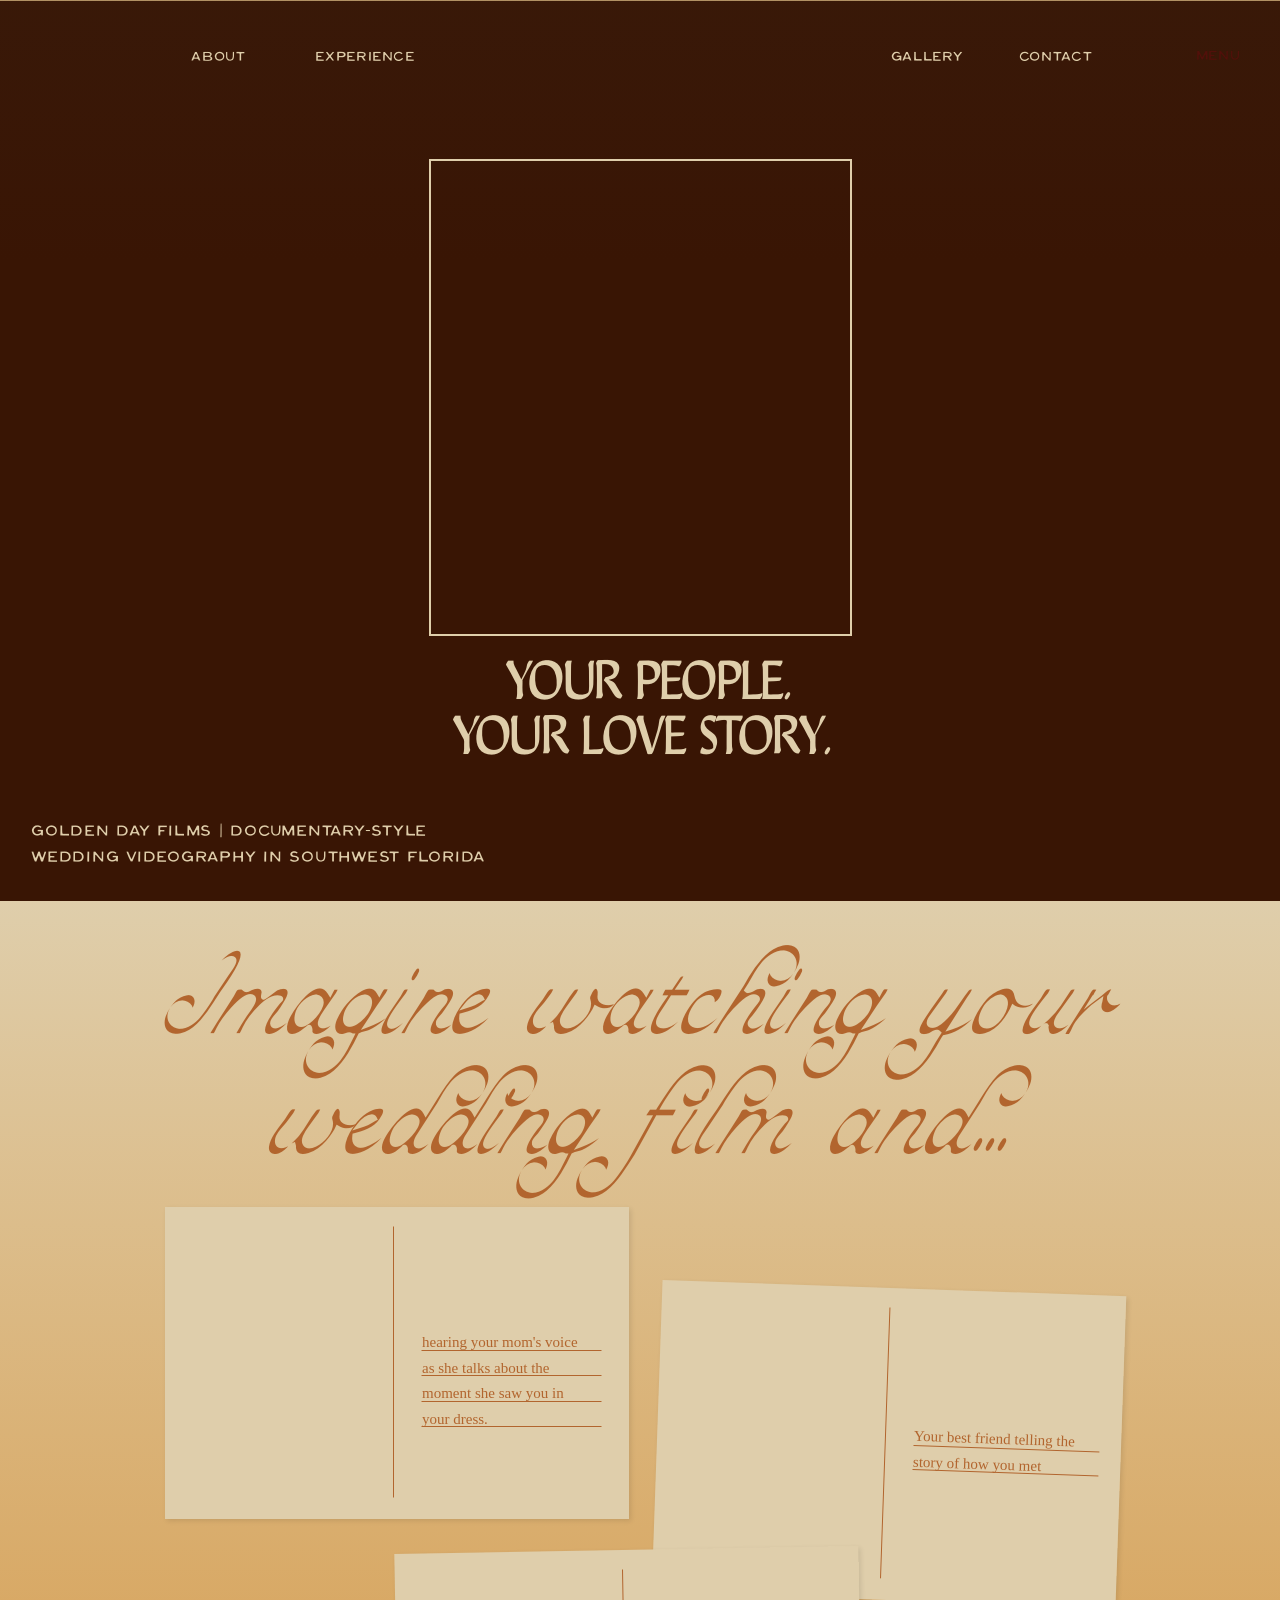
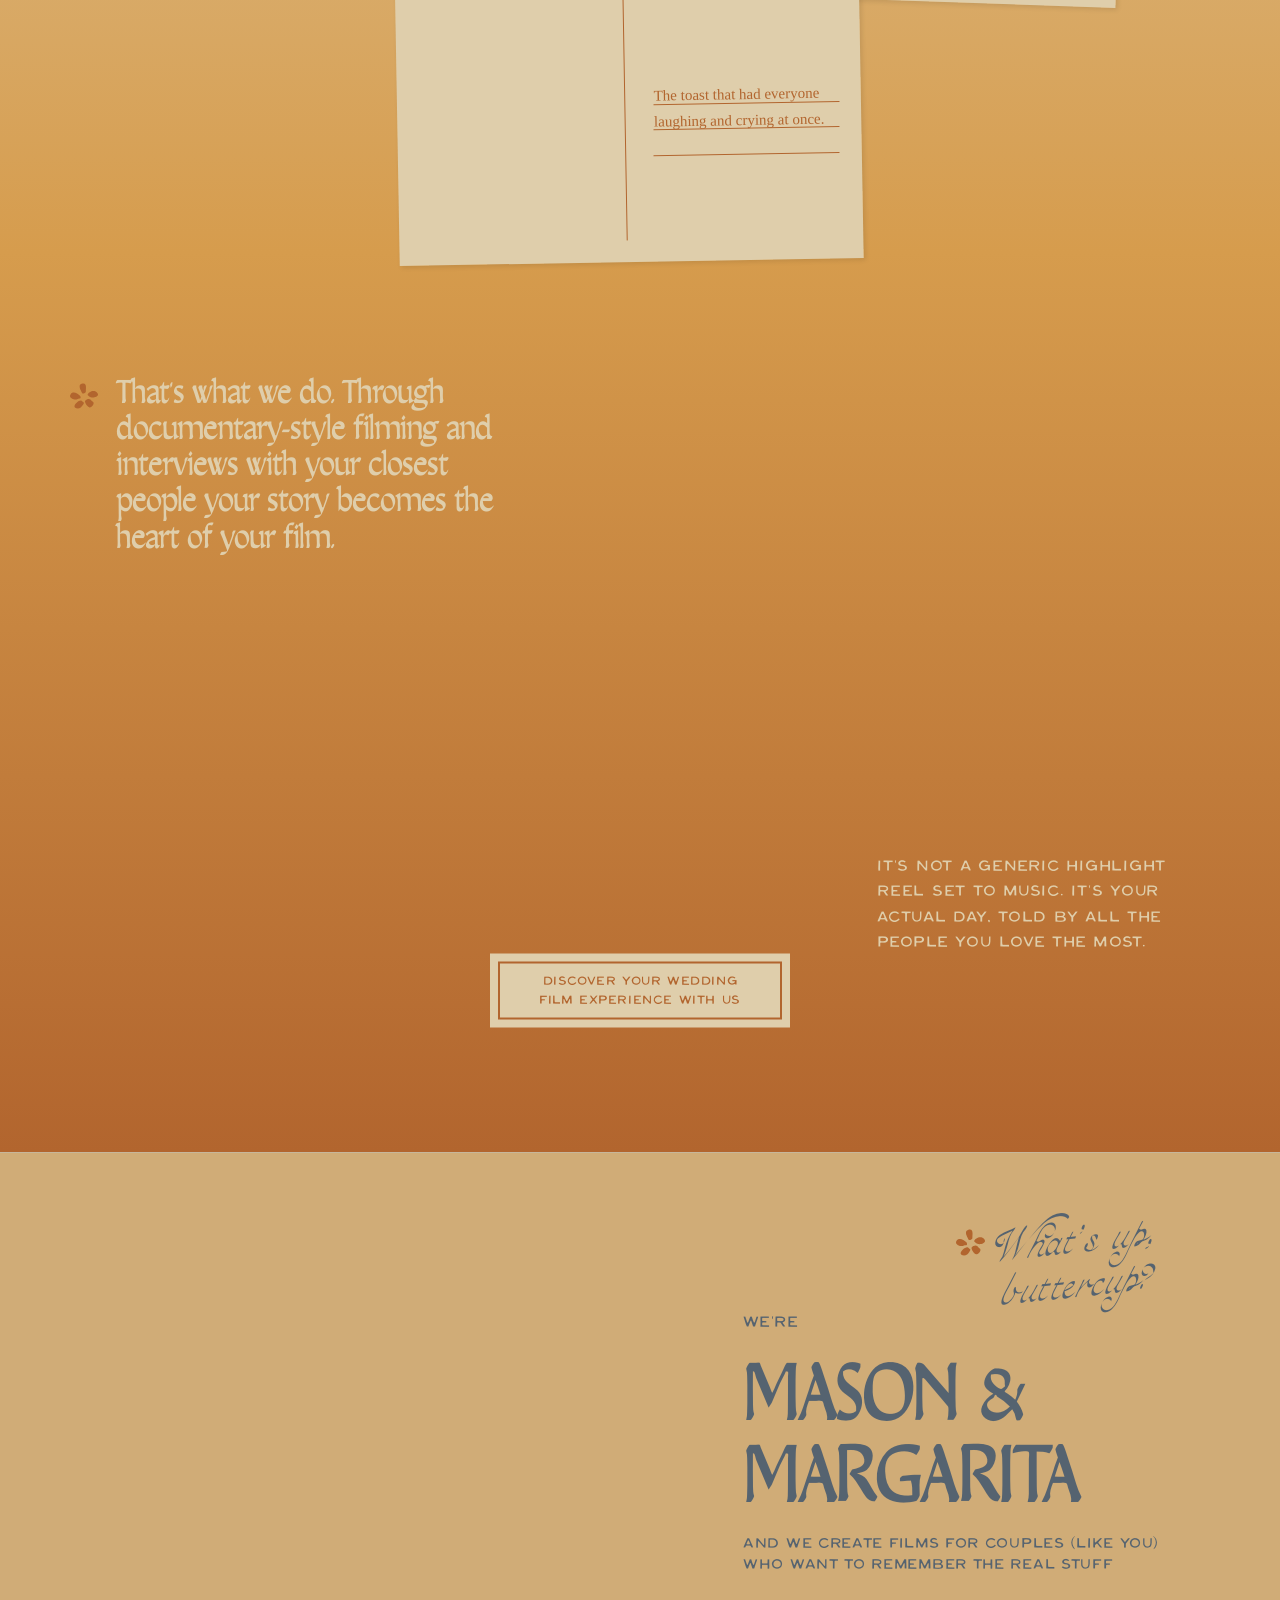
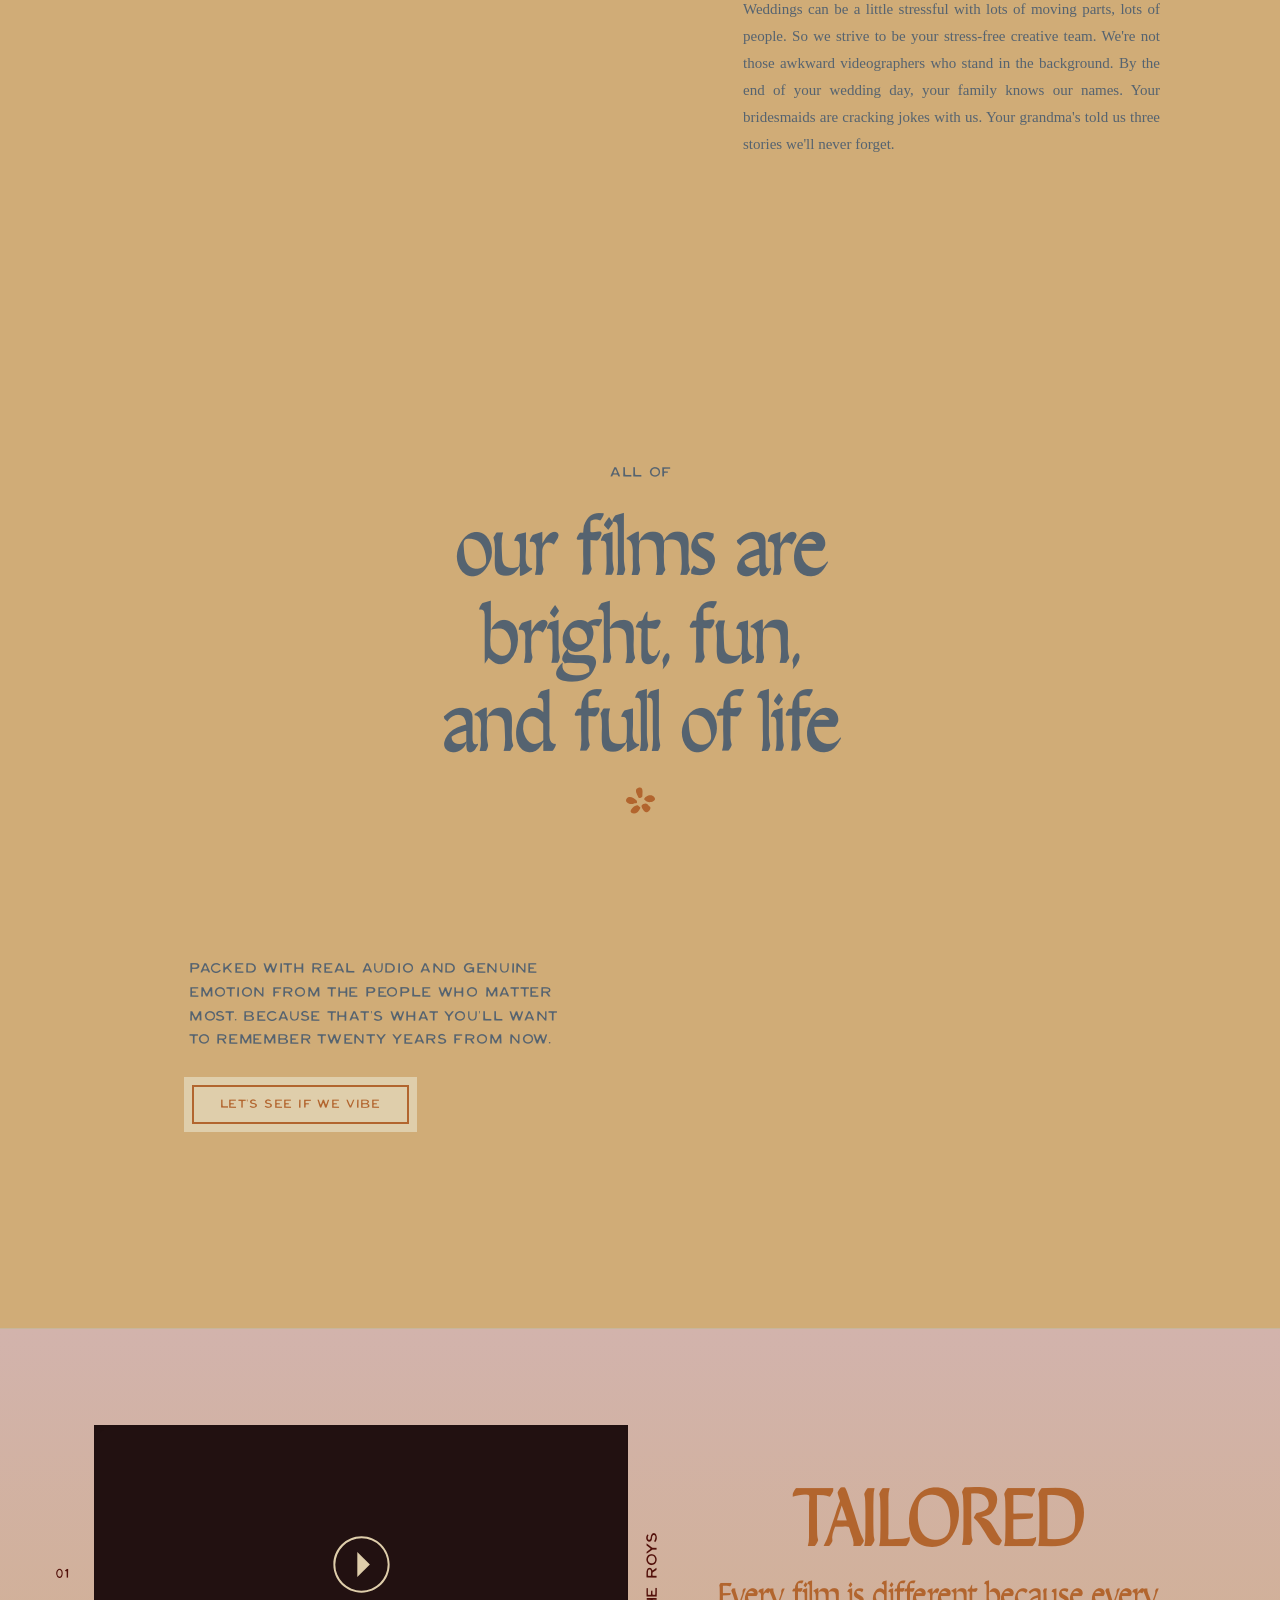
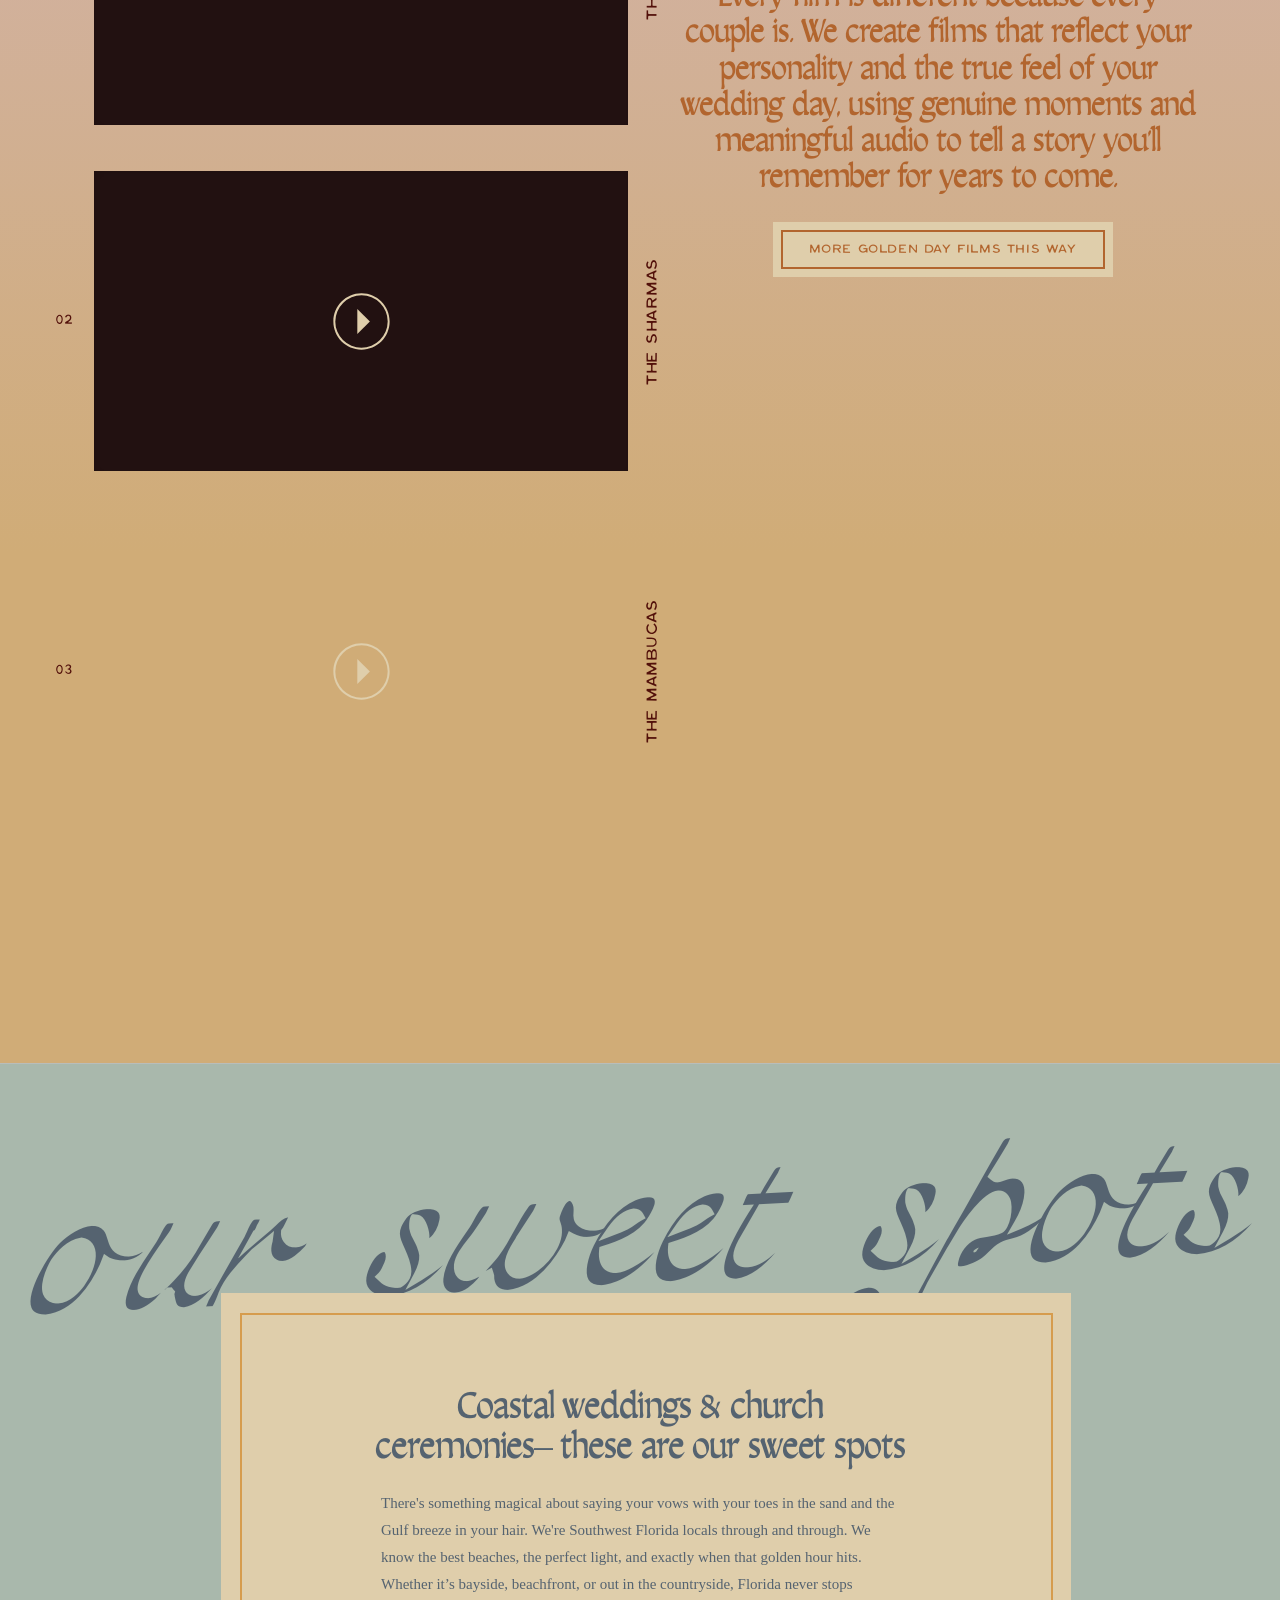
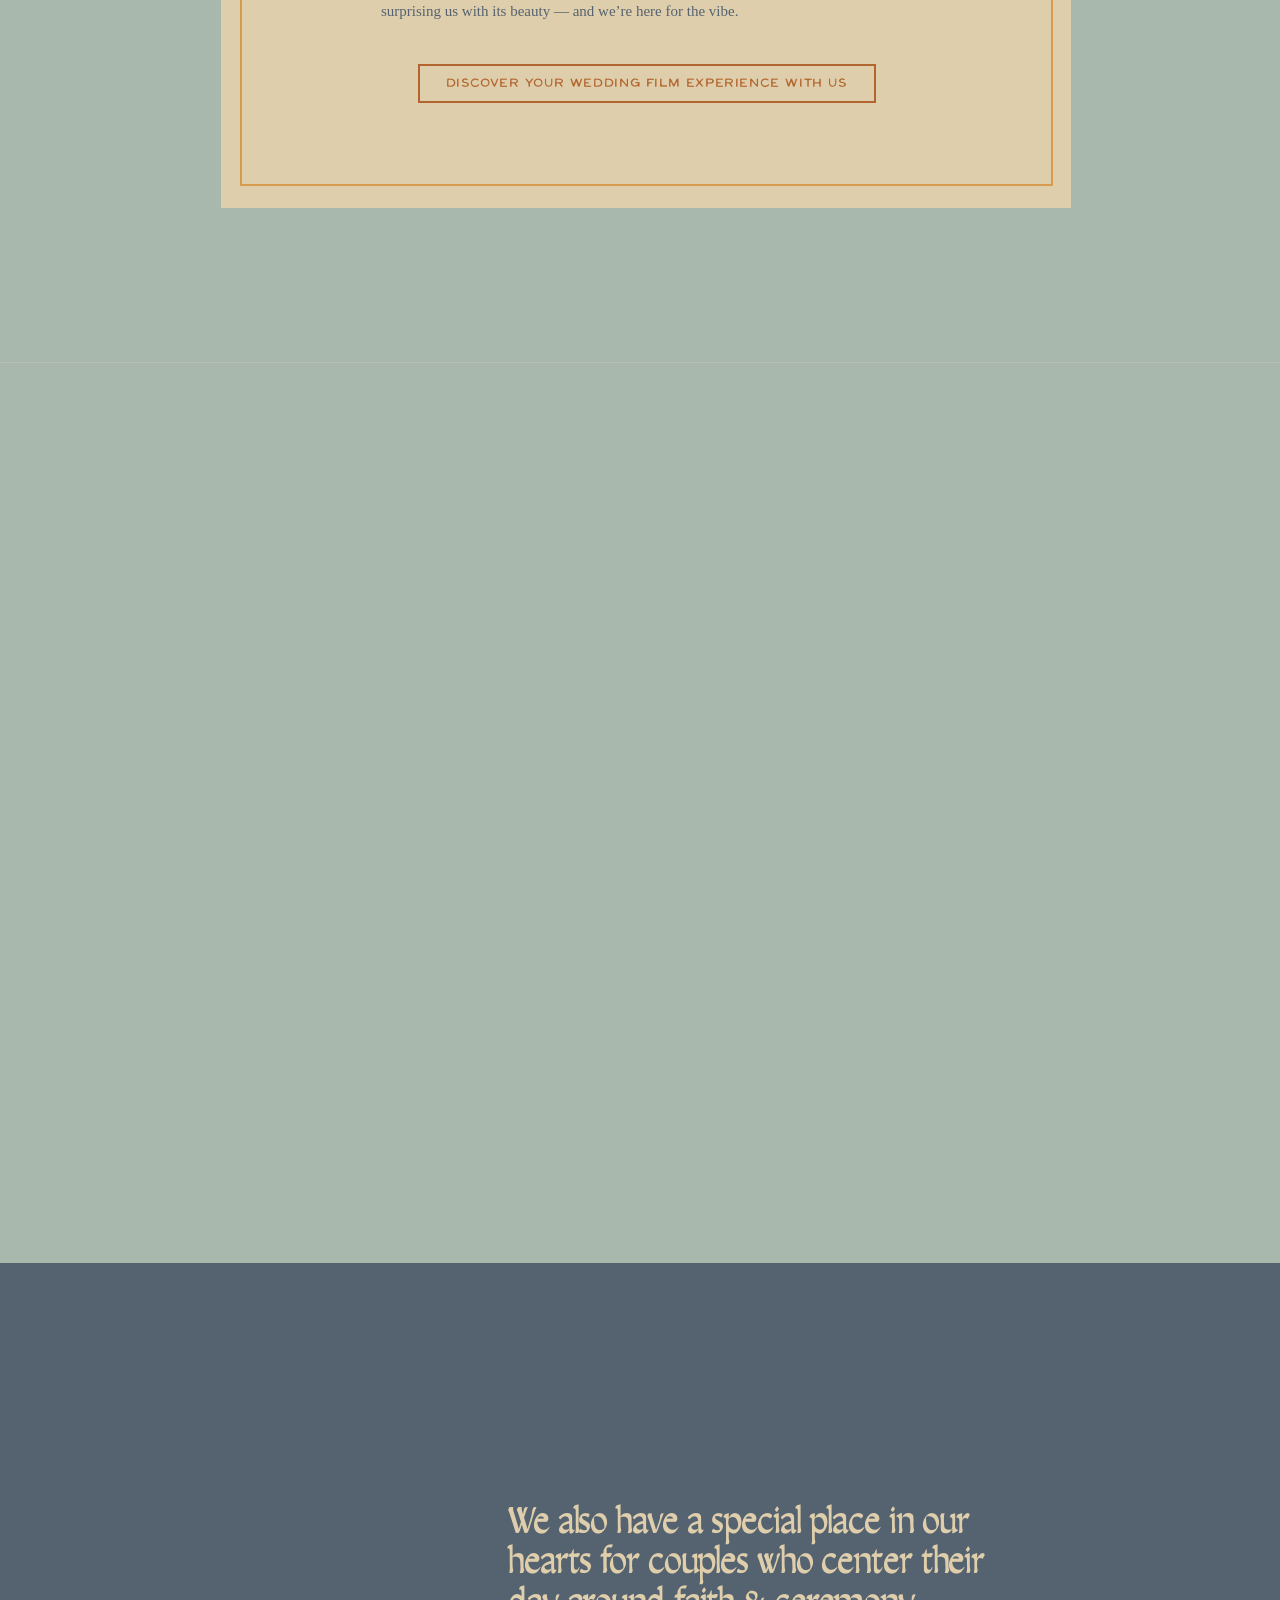
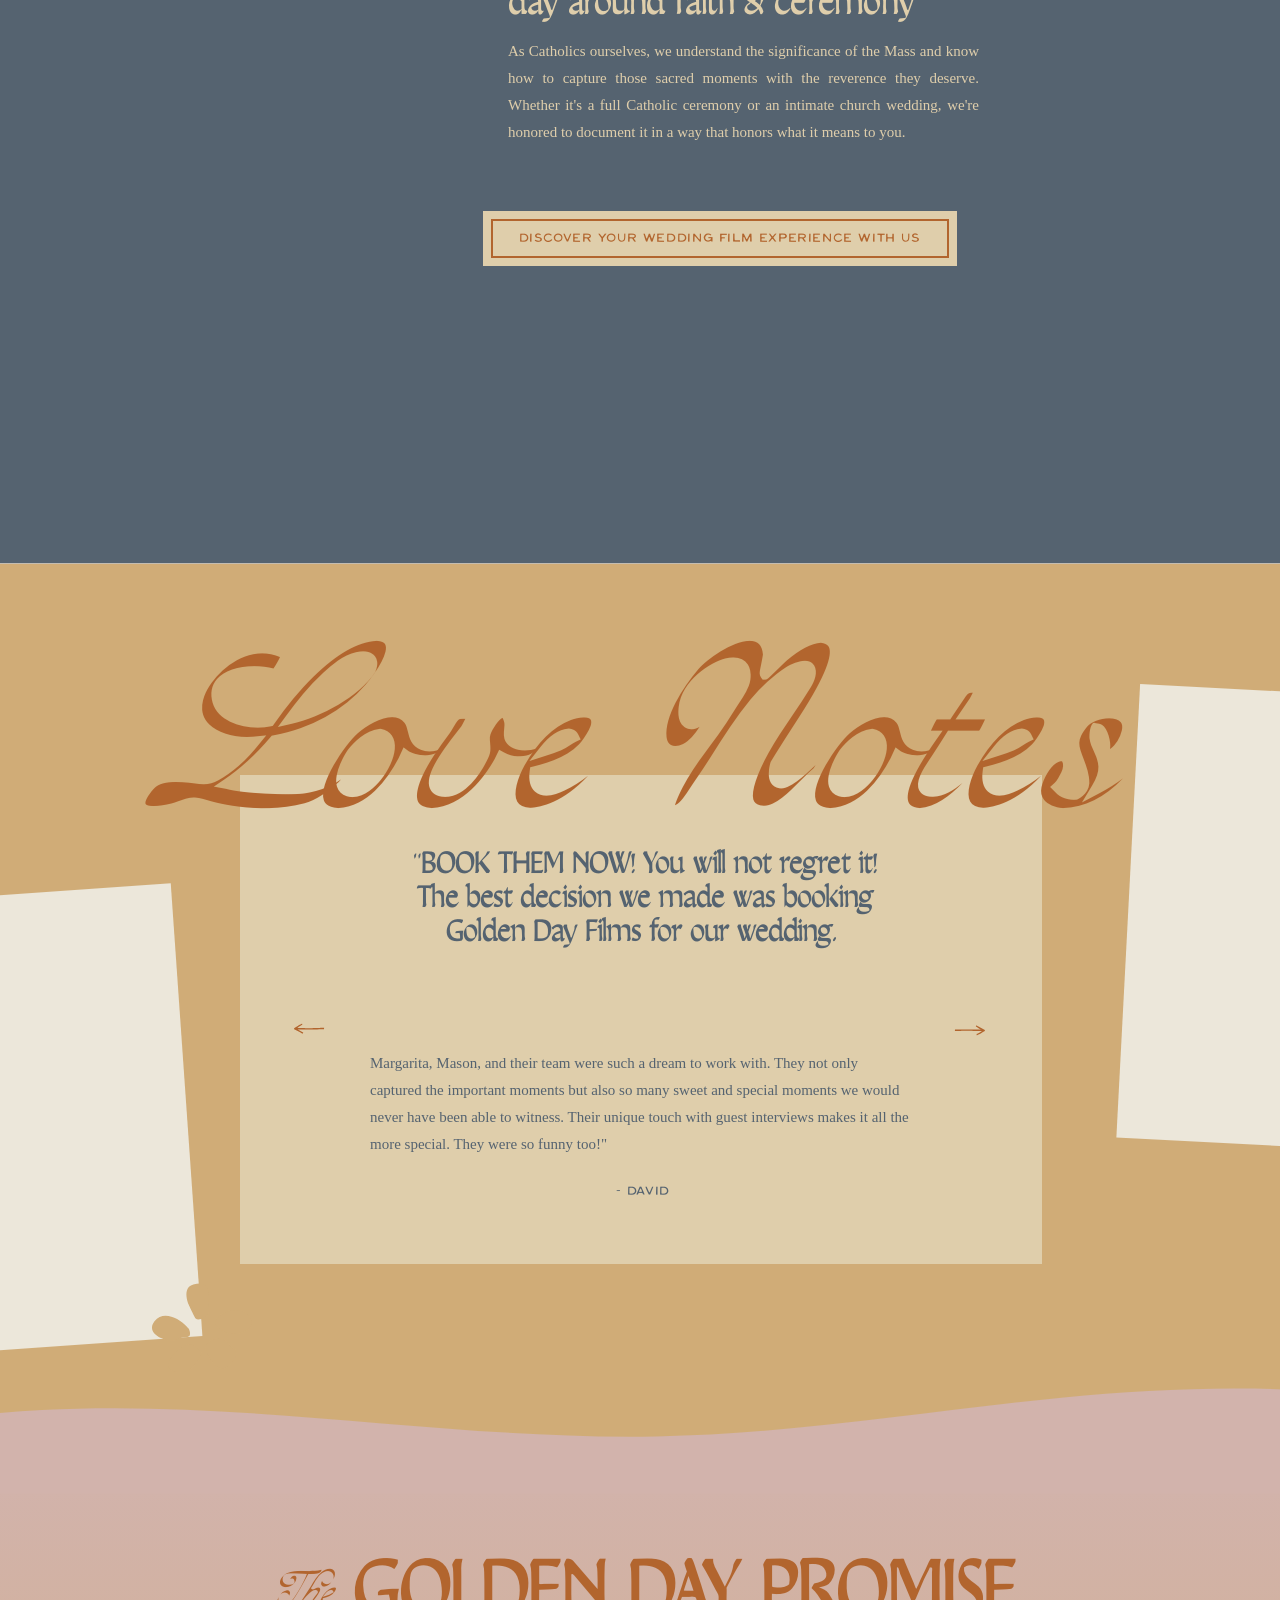
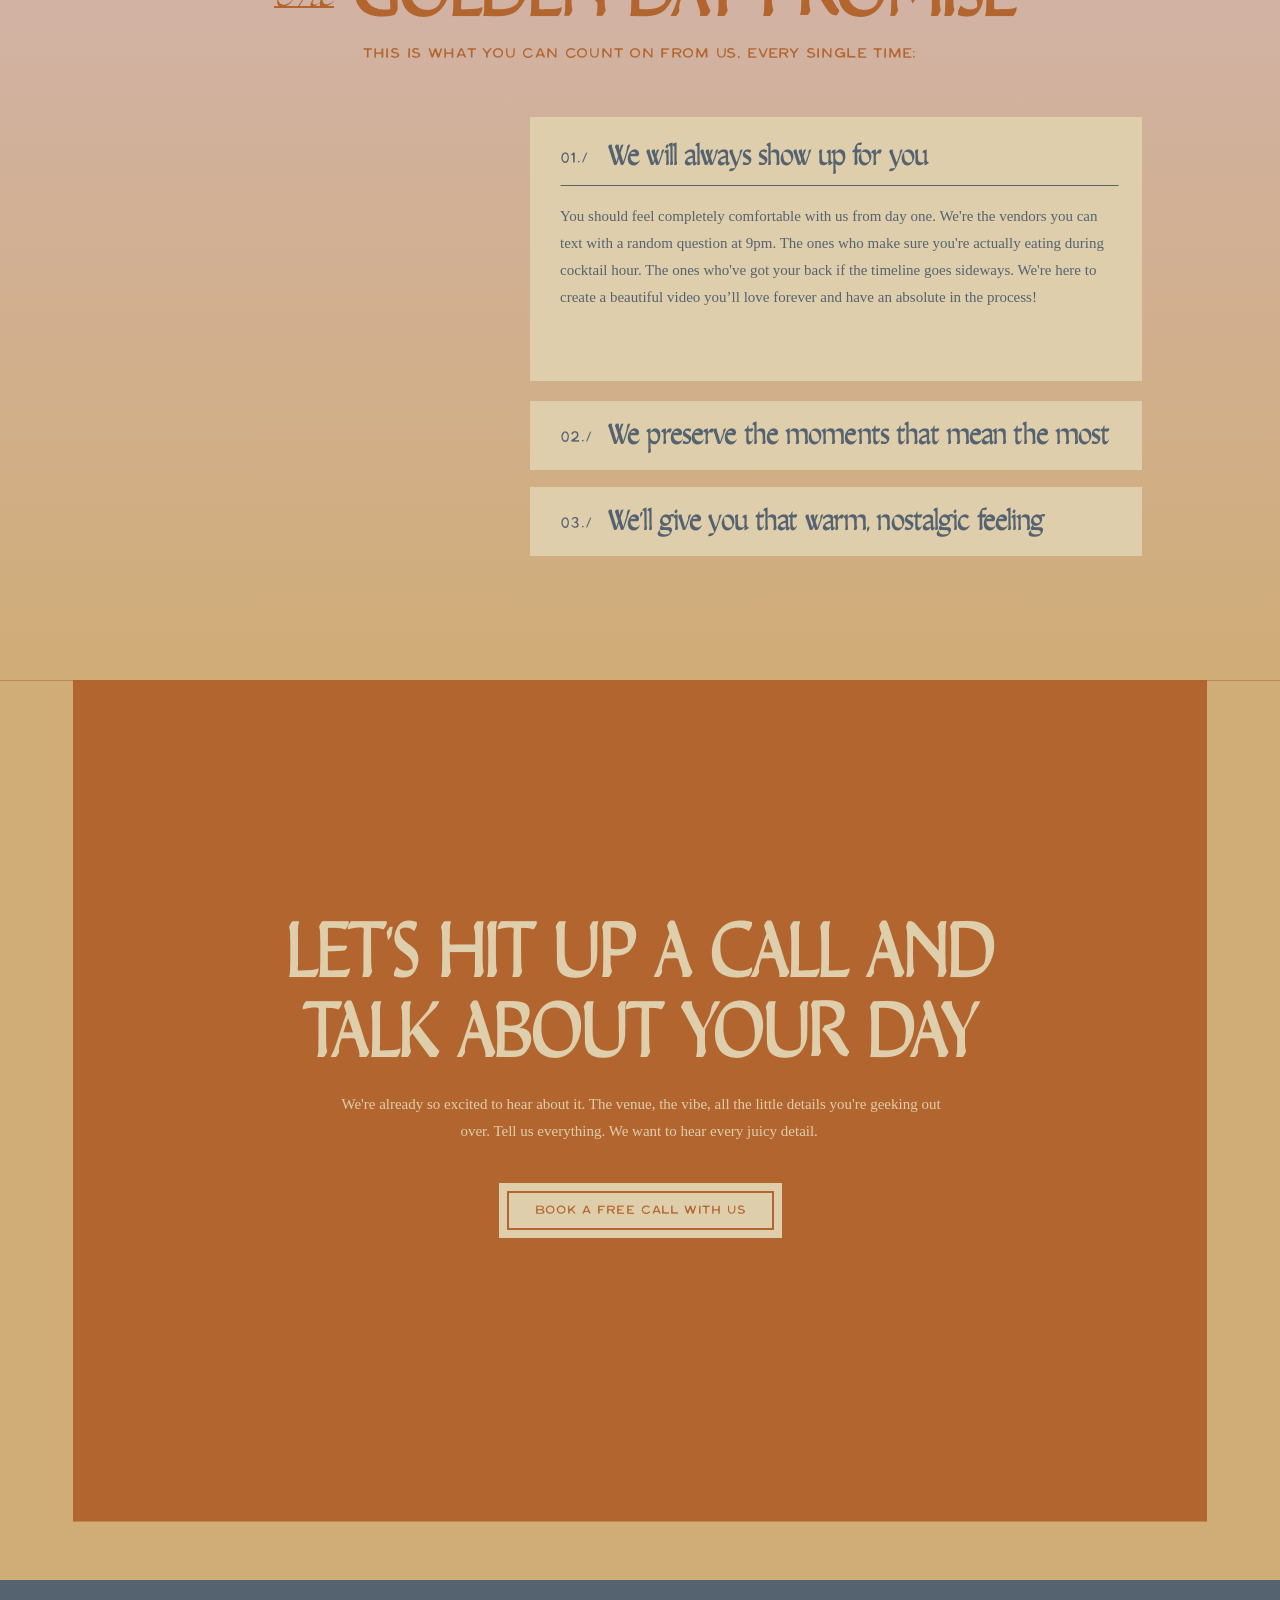
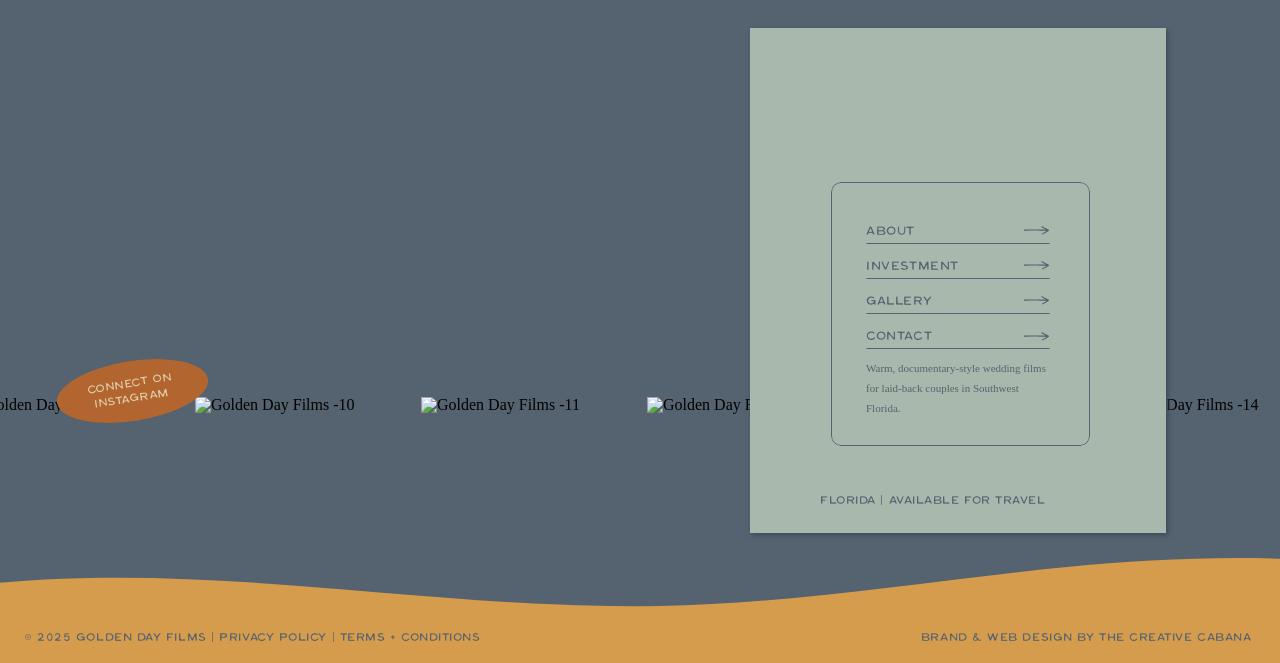
==== index.htm @ 19363248 "first commit" ====
﻿<!DOCTYPE html>
<html class="d" lang="en">
  <head>
    <meta charset="UTF-8">
    <meta name="viewport" content="width=device-width, initial-scale=1">
    <title>Golden Day Films | Southwest Florida Wedding Videographer</title>
      <link rel="icon" type="image/png" href="200/dKCNoKlElYZunDm8ls7_LA/334783/4.png">
      <link rel="preconnect" href="https://static.showit.co">
      <meta name="description" content="Warm, documentary-style wedding films in Southwest Florida. We specialize in beach and Catholic weddings. ">
      <link rel="canonical" href="index.htm">
      <meta property="og:image" content="https://static.showit.co/1200/UWuQ2aPhWzpvlx9t56yK7A/334783/golden_day_films_-18.png">
    
    <link rel="preconnect" href="https://fonts.googleapis.com">
<link rel="preconnect" href="https://fonts.gstatic.com" crossorigin="">
<link href="css?family=Geologica:300normal" rel="stylesheet" type="text/css">
<style>
@font-face{font-family:MaisonVoyagesCapsRegular;src:url('file/YAgaJN-ZKnxZUsKWDeOMow/shared/maisonvoyages-capsregular.woff');}
@font-face{font-family:Karmasutra;src:url('file/vb2nWuNvagWOXBPC2Fr4yQ/shared/karmasutra.woff');}
@font-face{font-family:KarmasutraScript;src:url('file/VGcfRB-lhJ5KRqm3nTlT3w/shared/karmasutrascript.woff');}
 </style>
    <script id="init_data" type="application/json">
      {"mobile":{"w":320,"bgFillType":"color","bgColor":"colors-7"},"desktop":{"w":1200,"bgMediaType":"none","bgFillType":"color","bgColor":"colors-7"},"sid":"kpfyir5qbtzqclzl6hmgyq","break":768,"assetURL":"//static.showit.co","contactFormId":"334783/489922","cfAction":"aHR0cHM6Ly9jbGllbnRzZXJ2aWNlLnNob3dpdC5jb20vY29udGFjdGZvcm0=","sgAction":"aHR0cHM6Ly9jbGllbnRzZXJ2aWNlLnNob3dpdC5jb20vc29jaWFsZ3JpZA==","blockData":[{"slug":"menu","visible":"a","states":[],"d":{"h":1,"w":1200,"locking":{"side":"st"},"aav":1.25,"bgFillType":"color","bgColor":"#000000:0","bgMediaType":"none"},"m":{"h":1,"w":320,"locking":{"side":"st"},"aav":1.25,"bgFillType":"color","bgColor":"#000000:0","bgMediaType":"none"}},{"slug":"hero","visible":"a","states":[],"d":{"h":660,"w":1200,"locking":{},"nature":"wH","aav":1.25,"bgFillType":"color","bgColor":"#391504:100","bgMediaType":"image","bgImage":{"key":"bCSMVXAeyN6Tr9dGK_P3kA/shared/dsc00096-3_2.jpg","aspect_ratio":1.77778,"title":"DSC00096-3 2","type":"asset"},"bgOpacity":"0"},"m":{"h":565,"w":320,"locking":{},"nature":"wH","aav":1.25,"bgFillType":"color","bgColor":"#391504:100","bgMediaType":"image","bgImage":{"key":"bCSMVXAeyN6Tr9dGK_P3kA/shared/dsc00096-3_2.jpg","aspect_ratio":1.77778,"title":"DSC00096-3 2","type":"asset"},"bgOpacity":"0"}},{"slug":"intro","visible":"a","states":[],"d":{"h":951,"w":1200,"locking":{},"aav":1.25,"bgFillType":"gradient","bgGc1":"colors-5","bgGc2":"colors-1","bgMediaType":"none"},"m":{"h":724,"w":320,"locking":{},"nature":"wH","aav":1.25,"bgFillType":"gradient","bgGc1":"colors-5","bgGc2":"colors-1","bgMediaType":"none"}},{"slug":"experience-cta","visible":"a","states":[],"d":{"h":813,"w":1200,"locking":{},"nature":"wH","bgFillType":"gradient","bgGc1":"colors-1","bgGc2":"colors-2","bgGr":0,"bgMediaType":"none"},"m":{"h":828,"w":320,"locking":{},"nature":"wH","bgFillType":"gradient","bgGc1":"colors-1","bgGc2":"colors-2","bgGr":0,"bgMediaType":"none"}},{"slug":"about","visible":"a","states":[],"d":{"h":1777,"w":1200,"locking":{},"nature":"wH","aav":1.25,"bgFillType":"color","bgColor":"colors-7","bgMediaType":"image","bgImage":{"key":"x89Tv-R_Qb6HoXjkZCrHdA/shared/paper_1.jpg","aspect_ratio":0.75,"title":"Paper (1)","type":"asset"},"bgOpacity":"50"},"m":{"h":1449,"w":320,"locking":{},"nature":"wH","aav":1.25,"bgFillType":"color","bgColor":"colors-7","bgMediaType":"image","bgImage":{"key":"x89Tv-R_Qb6HoXjkZCrHdA/shared/paper_1.jpg","aspect_ratio":0.75,"title":"Paper (1)","type":"asset"},"bgOpacity":"50"}},{"slug":"wedding-films-text","visible":"a","states":[],"d":{"h":823,"w":1200,"locking":{"side":"st"},"bgFillType":"gradient","bgGc1":"#d2b3ac:100","bgGc2":"colors-7","bgGr":0,"bgMediaType":"none"},"m":{"h":1027,"w":320,"locking":{},"bgFillType":"gradient","bgGc1":"#d2b3ac:100","bgGc2":"colors-7","bgGr":0,"bgMediaType":"none"}},{"slug":"wedding-films","visible":"a","states":[],"d":{"h":511,"w":1200,"locking":{},"bgFillType":"color","bgColor":"#000000:0","bgMediaType":"none"},"m":{"h":1,"w":320,"locking":{},"bgFillType":"color","bgColor":"#000000:0","bgMediaType":"none"}},{"slug":"films-hidden-to-start","visible":"a","states":[{"d":{"bgMediaType":"none"},"m":{"bgMediaType":"none"},"slug":"view-1"},{"d":{"bgMediaType":"none"},"m":{"bgMediaType":"none"},"slug":"view-2"},{"d":{"bgMediaType":"none"},"m":{"bgMediaType":"none"},"slug":"view-3"}],"d":{"h":748,"w":1200,"nature":"wH","bgFillType":"color","bgColor":"colors-5","bgMediaType":"none"},"m":{"h":631,"w":320,"nature":"wH","bgFillType":"color","bgColor":"colors-5","bgMediaType":"none"},"stateTrans":[{},{},{}]},{"slug":"beach-weddings","visible":"a","states":[],"d":{"h":831,"w":1200,"locking":{},"nature":"wH","aav":1.25,"bgFillType":"color","bgColor":"colors-0","bgMediaType":"image","bgImage":{"key":"HU81KMOOlOQkNJ-A5VbUsw/shared/golden_day_brand_stripe_background_blue.png","aspect_ratio":1.88155,"title":"Golden_Day_Brand_stripe background blue","type":"asset"},"bgOpacity":"70"},"m":{"h":647,"w":320,"locking":{},"nature":"wH","aav":1.25,"bgFillType":"color","bgColor":"colors-0","bgMediaType":"image","bgOpacity":"70"}},{"slug":"video","visible":"a","states":[],"d":{"h":677,"w":1200,"locking":{},"nature":"wH","aav":1.25,"bgFillType":"color","bgColor":"colors-0","bgMediaType":"video","bgImage":{"key":"HFwkQgfTKHRztR5smWpvxQ/shared/golden_day_brand_background.png","aspect_ratio":1.41531,"title":"Golden_Day_Brand_background","type":"asset"},"bgLoop":"1","bgVideo":{"key":"A8G4zbLDQix2dcdE2mnukA/shared/golden_day_films_-_slow_shutter_the_roys.mp4","aspect_ratio":1.77778,"title":"Golden Day Films -  slow shutter The Roys","type":"asset"}},"m":{"h":428,"w":320,"locking":{},"aav":1.25,"bgFillType":"color","bgColor":"colors-0","bgMediaType":"video","bgImage":{"key":"HFwkQgfTKHRztR5smWpvxQ/shared/golden_day_brand_background.png","aspect_ratio":1.41531,"title":"Golden_Day_Brand_background","type":"asset"},"bgLoop":"1","bgVideo":{"key":"A8G4zbLDQix2dcdE2mnukA/shared/golden_day_films_-_slow_shutter_the_roys.mp4","aspect_ratio":1.77778,"title":"Golden Day Films -  slow shutter The Roys","type":"asset"}}},{"slug":"faith-and-ceremony","visible":"a","states":[],"d":{"h":705,"w":1200,"nature":"wH","bgFillType":"color","bgColor":"colors-3","bgMediaType":"none"},"m":{"h":789,"w":320,"nature":"wH","bgFillType":"color","bgColor":"colors-3","bgMediaType":"none"}},{"slug":"love-notes","visible":"a","states":[{"d":{"bgFillType":"color","bgColor":"#000000:0","bgMediaType":"none"},"m":{"bgFillType":"color","bgColor":"#000000:0","bgMediaType":"none"},"slug":"view-1"},{"d":{"bgFillType":"color","bgColor":"#000000:0","bgMediaType":"none"},"m":{"bgFillType":"color","bgColor":"#000000:0","bgMediaType":"none"},"slug":"view-2"},{"d":{"bgFillType":"color","bgColor":"#000000:0","bgMediaType":"none"},"m":{"bgFillType":"color","bgColor":"#000000:0","bgMediaType":"none"},"slug":"view-3"},{"d":{"bgFillType":"color","bgColor":"#000000:0","bgMediaType":"none"},"m":{"bgFillType":"color","bgColor":"#000000:0","bgMediaType":"none"},"slug":"view-3-1"}],"d":{"h":861,"w":1200,"nature":"wH","bgFillType":"color","bgColor":"colors-7","bgMediaType":"image","bgImage":{"key":"PwcJ5FbRkoUR2LgH-h-eDQ/shared/dsc00075-3_2.jpg","aspect_ratio":1.77778,"title":"DSC00075-3 2","type":"asset"},"bgOpacity":"80"},"m":{"h":871,"w":320,"nature":"wH","bgFillType":"color","bgColor":"colors-7","bgMediaType":"none"},"stateTrans":[{},{},{},{}]},{"slug":"golden-day-promise","visible":"a","states":[{"d":{"bgFillType":"color","bgColor":"#000000:0","bgMediaType":"none"},"m":{"bgFillType":"color","bgColor":"#000000:0","bgMediaType":"none"},"slug":"view-1"},{"d":{"bgFillType":"color","bgColor":"#000000:0","bgMediaType":"none"},"m":{"bgFillType":"color","bgColor":"#000000:0","bgMediaType":"none"},"slug":"view-2"},{"d":{"bgFillType":"color","bgColor":"#000000:0","bgMediaType":"none"},"m":{"bgFillType":"color","bgColor":"#000000:0","bgMediaType":"none"},"slug":"view-3"}],"d":{"h":817,"w":1200,"bgFillType":"gradient","bgGc1":"#d2b3ac:100","bgGc2":"colors-7","bgGr":0,"bgMediaType":"none"},"m":{"h":1102,"w":320,"bgFillType":"gradient","bgGc1":"#d2b3ac:100","bgGc2":"colors-7","bgGr":0,"bgMediaType":"none"},"stateTrans":[{},{},{}]},{"slug":"cta","visible":"a","states":[],"d":{"h":697,"w":1200,"nature":"wH","bgFillType":"color","bgColor":"colors-2","bgMediaType":"video","bgLoop":"1","bgOpacity":"70","bgVideo":{"key":"1jaEnIOcW3Me6RAQG8lQKA/shared/golden_day_films_-kristen_and_dom.mp4","aspect_ratio":1.77778,"title":"Golden Day Films -Kristen and Dom","type":"asset"}},"m":{"h":626,"w":320,"nature":"wH","bgFillType":"color","bgColor":"colors-2","bgMediaType":"video","bgLoop":"1","bgOpacity":"70","bgVideo":{"key":"1jaEnIOcW3Me6RAQG8lQKA/shared/golden_day_films_-kristen_and_dom.mp4","aspect_ratio":1.77778,"title":"Golden Day Films -Kristen and Dom","type":"asset"}}},{"slug":"footer","visible":"a","states":[],"d":{"h":683,"w":1200,"bgFillType":"color","bgColor":"colors-3","bgMediaType":"none"},"m":{"h":1024,"w":320,"bgFillType":"color","bgColor":"colors-3","bgMediaType":"none"}},{"slug":"navigation-pop-up","visible":"a","states":[],"d":{"h":605,"w":1200,"locking":{"side":"t"},"nature":"wH","trIn":{"direction":"Up"},"stateTrIn":{"type":"slide","duration":1,"direction":"Right"},"bgFillType":"color","bgColor":"#000000:0","bgMediaType":"none"},"m":{"h":585,"w":320,"locking":{"side":"t"},"nature":"wH","trIn":{"direction":"Up"},"stateTrIn":{"type":"slide","duration":1,"direction":"Right"},"bgFillType":"color","bgColor":"#d2b3ac:100","bgMediaType":"none"}}],"elementData":[{"type":"svg","visible":"a","id":"menu_0","blockId":"menu","m":{"x":257,"y":10,"w":67,"h":52,"a":0},"d":{"x":1098,"y":17,"w":81,"h":72,"a":0,"lockH":"r","lockV":"t"},"c":{"key":"sKVmIFnVw9AOyZ14T28MLg/shared/golden_day_brand_starfish.svg","aspect_ratio":1.14}},{"type":"text","visible":"a","id":"menu_1","blockId":"menu","m":{"x":260,"y":32,"w":62,"h":14,"a":0},"d":{"x":1098,"y":46,"w":80,"h":28,"a":0,"lockH":"r","lockV":"t"},"pc":[{"type":"show","block":"navigation-pop-up"}]},{"type":"graphic","visible":"a","id":"hero_0","blockId":"hero","m":{"x":-140,"y":0,"w":650,"h":953,"a":0,"o":70,"gs":{"s":20}},"d":{"x":0,"y":-2,"w":1903,"h":793,"a":0,"o":70,"lockH":"s","lockV":"s"},"c":{"key":"bCSMVXAeyN6Tr9dGK_P3kA/shared/dsc00096-3_2.jpg","aspect_ratio":1.77778}},{"type":"graphic","visible":"a","id":"hero_1","blockId":"hero","m":{"x":0,"y":0,"w":320,"h":775,"a":0,"o":10},"d":{"x":0,"y":-2,"w":1197,"h":664,"a":0,"o":10,"lockH":"s","lockV":"s"},"c":{"key":"nh1iTjtRSheHEDiSRX-N3Q/shared/paper-texture-background-5.jpg","aspect_ratio":1.49925}},{"type":"simple","visible":"a","id":"hero_2","blockId":"hero","m":{"x":0,"y":-1,"w":320,"h":70,"a":0},"d":{"x":0,"y":-2,"w":1201,"h":264,"a":0,"lockH":"s","lockV":"t"}},{"type":"simple","visible":"m","id":"hero_3","blockId":"hero","m":{"x":-5,"y":-1,"w":329,"h":253,"a":0},"d":{"x":360,"y":198,"w":480,"h":264,"a":0}},{"type":"text","visible":"a","id":"hero_4","blockId":"hero","m":{"x":8,"y":470,"w":305,"h":40,"a":0,"lockV":"b"},"d":{"x":31,"y":578,"w":459,"h":51,"a":0,"lockH":"l","lockV":"b"}},{"type":"video","visible":"a","id":"hero_5","blockId":"hero","m":{"x":14,"y":91,"w":292,"h":262,"a":0,"lockV":"s"},"d":{"x":429,"y":158,"w":343,"h":237,"a":0,"lockH":"s","lockV":"s"}},{"type":"simple","visible":"a","id":"hero_6","blockId":"hero","m":{"x":14,"y":91,"w":292,"h":262,"a":0,"lockV":"s"},"d":{"x":429,"y":158,"w":343,"h":237,"a":0,"lockH":"s","lockV":"s"}},{"type":"text","visible":"a","id":"hero_7","blockId":"hero","m":{"x":14,"y":379,"w":306,"h":78,"a":0,"lockV":"b"},"d":{"x":408,"y":417,"w":400,"h":106,"a":0,"lockV":"b"}},{"type":"svg","visible":"a","id":"hero_8","blockId":"hero","m":{"x":68,"y":12,"w":184,"h":51,"a":0,"lockV":"t"},"d":{"x":428,"y":19,"w":345,"h":84,"a":0,"lockV":"t"},"c":{"key":"t8Clqo3SSstuHSsJ5LCVYw/shared/traditional_horizontal_two_lines_golden_day_sand.svg","aspect_ratio":4.10959}},{"type":"text","visible":"d","id":"hero_9","blockId":"hero","m":{"x":36,"y":13,"w":23,"h":8,"a":0},"d":{"x":136,"y":46,"w":85,"h":28,"a":0,"lockV":"t"}},{"type":"text","visible":"d","id":"hero_10","blockId":"hero","m":{"x":71,"y":12,"w":31,"h":7,"a":0},"d":{"x":266,"y":46,"w":118,"h":28,"a":0,"lockV":"t"}},{"type":"text","visible":"d","id":"hero_11","blockId":"hero","m":{"x":223,"y":13,"w":26,"h":8,"a":0},"d":{"x":838,"y":46,"w":97,"h":28,"a":0,"lockV":"t"}},{"type":"text","visible":"d","id":"hero_12","blockId":"hero","m":{"x":258,"y":13,"w":26,"h":8,"a":0},"d":{"x":967,"y":46,"w":97,"h":28,"a":0,"lockV":"t"}},{"type":"svg","visible":"d","id":"intro_0","blockId":"intro","m":{"x":93,"y":657,"w":379,"h":470,"a":347,"o":40},"d":{"x":798,"y":639,"w":577,"h":716,"a":347,"o":40,"lockH":"r"},"c":{"key":"F3zOFTxw2V_QgPUchDWfKw/shared/palm_golden_day_sunshine.svg","aspect_ratio":0.80667}},{"type":"text","visible":"a","id":"intro_1","blockId":"intro","m":{"x":32,"y":46,"w":256,"h":60,"a":0},"d":{"x":110,"y":46,"w":981,"h":200,"a":0,"lockV":"t"}},{"type":"video","visible":"a","id":"intro_2","blockId":"intro","m":{"x":32,"y":149,"w":91,"h":145,"a":0,"trIn":{"cl":"fadeIn","d":1,"dl":"0"}},"d":{"x":136,"y":324,"w":203,"h":272,"a":0,"trIn":{"cl":"fadeIn","d":1,"dl":"0"}}},{"type":"text","visible":"a","id":"intro_3","blockId":"intro","m":{"x":148,"y":202,"w":137,"h":65,"a":0,"trIn":{"cl":"fadeIn","d":1,"dl":"0"}},"d":{"x":382,"y":429,"w":166,"h":103,"a":0,"trIn":{"cl":"fadeIn","d":1,"dl":"0"}}},{"type":"line","visible":"a","id":"intro_4","blockId":"intro","m":{"x":60,"y":222,"w":144,"h":1,"a":270},"d":{"x":218,"y":460,"w":271,"h":1,"a":270,"trIn":{"cl":"fadeIn","d":1,"dl":"0"}}},{"type":"line","visible":"a","id":"intro_5","blockId":"intro","m":{"x":148,"y":217,"w":137,"h":1,"a":0},"d":{"x":382,"y":449,"w":180,"h":1,"a":180,"trIn":{"cl":"fadeIn","d":1,"dl":"0"}}},{"type":"line","visible":"a","id":"intro_6","blockId":"intro","m":{"x":148,"y":237,"w":137,"h":1,"a":0},"d":{"x":382,"y":474,"w":180,"h":1,"a":180,"trIn":{"cl":"fadeIn","d":1,"dl":"0"}}},{"type":"line","visible":"a","id":"intro_7","blockId":"intro","m":{"x":148,"y":258,"w":137,"h":1,"a":0,"trIn":{"cl":"fadeIn","d":1,"dl":"0"}},"d":{"x":382,"y":500,"w":180,"h":1,"a":180,"trIn":{"cl":"fadeIn","d":1,"dl":"0"}}},{"type":"line","visible":"a","id":"intro_8","blockId":"intro","m":{"x":148,"y":277,"w":137,"h":1,"a":0},"d":{"x":382,"y":525,"w":180,"h":1,"a":180,"trIn":{"cl":"fadeIn","d":1,"dl":"0"}}},{"type":"svg","visible":"a","id":"intro_9","blockId":"intro","m":{"x":247,"y":147,"w":34,"h":35,"a":0,"trIn":{"cl":"fadeIn","d":1,"dl":"0"}},"d":{"x":510,"y":324,"w":62,"h":61,"a":0,"trIn":{"cl":"fadeIn","d":1,"dl":"0"}},"c":{"key":"Gq0rqOuzUwA7LuMeGFffag/shared/shell_01_golden_day_sunshine.svg","aspect_ratio":1.5}},{"type":"simple","visible":"a","id":"intro_10","blockId":"intro","m":{"x":21,"y":135,"w":278,"h":177,"a":0},"d":{"x":125,"y":306,"w":464,"h":312,"a":0,"trIn":{"cl":"fadeIn","d":1,"dl":"0"}}},{"type":"video","visible":"a","id":"intro_11","blockId":"intro","m":{"x":32,"y":149,"w":91,"h":145,"a":0,"trIn":{"cl":"fadeIn","d":1,"dl":"0"}},"d":{"x":136,"y":324,"w":203,"h":272,"a":0,"trIn":{"cl":"fadeIn","d":1,"dl":"0"}}},{"type":"text","visible":"a","id":"intro_12","blockId":"intro","m":{"x":148,"y":202,"w":137,"h":65,"a":0,"trIn":{"cl":"fadeIn","d":1,"dl":"0"}},"d":{"x":382,"y":429,"w":166,"h":103,"a":0,"trIn":{"cl":"fadeIn","d":1,"dl":"0"}}},{"type":"line","visible":"a","id":"intro_13","blockId":"intro","m":{"x":60,"y":222,"w":144,"h":1,"a":270},"d":{"x":218,"y":460,"w":271,"h":1,"a":270,"trIn":{"cl":"fadeIn","d":1,"dl":"0"}}},{"type":"line","visible":"a","id":"intro_14","blockId":"intro","m":{"x":148,"y":217,"w":137,"h":1,"a":0},"d":{"x":382,"y":449,"w":180,"h":1,"a":180,"trIn":{"cl":"fadeIn","d":1,"dl":"0"}}},{"type":"line","visible":"a","id":"intro_15","blockId":"intro","m":{"x":148,"y":237,"w":137,"h":1,"a":0},"d":{"x":382,"y":474,"w":180,"h":1,"a":180,"trIn":{"cl":"fadeIn","d":1,"dl":"0"}}},{"type":"line","visible":"a","id":"intro_16","blockId":"intro","m":{"x":148,"y":257,"w":137,"h":1,"a":0,"trIn":{"cl":"fadeIn","d":1,"dl":"0"}},"d":{"x":382,"y":500,"w":180,"h":1,"a":180,"trIn":{"cl":"fadeIn","d":1,"dl":"0"}}},{"type":"line","visible":"a","id":"intro_17","blockId":"intro","m":{"x":148,"y":277,"w":137,"h":1,"a":0},"d":{"x":382,"y":525,"w":180,"h":1,"a":180,"trIn":{"cl":"fadeIn","d":1,"dl":"0"}}},{"type":"svg","visible":"a","id":"intro_18","blockId":"intro","m":{"x":247,"y":147,"w":34,"h":35,"a":0,"trIn":{"cl":"fadeIn","d":1,"dl":"0"}},"d":{"x":510,"y":324,"w":62,"h":61,"a":0,"trIn":{"cl":"fadeIn","d":1,"dl":"0"}},"c":{"key":"Gq0rqOuzUwA7LuMeGFffag/shared/shell_01_golden_day_sunshine.svg","aspect_ratio":1.5}},{"type":"simple","visible":"a","id":"intro_19","blockId":"intro","m":{"x":11,"y":325,"w":278,"h":177,"a":2},"d":{"x":616.9999999999998,"y":386.99999999999994,"w":464,"h":312,"a":2,"trIn":{"cl":"fadeIn","d":1,"dl":0.5}}},{"type":"video","visible":"a","id":"intro_20","blockId":"intro","m":{"x":24,"y":337,"w":91,"h":145,"a":2},"d":{"x":627.9999999999998,"y":400.99999999999994,"w":203,"h":272,"a":2,"trIn":{"cl":"fadeIn","d":1,"dl":0.5}}},{"type":"text","visible":"a","id":"intro_21","blockId":"intro","m":{"x":137,"y":395,"w":119,"h":43,"a":2,"trIn":{"cl":"fadeIn","d":1,"dl":"0"}},"d":{"x":873,"y":526,"w":186,"h":74,"a":2,"trIn":{"cl":"fadeIn","d":"0.5","dl":0.5}}},{"type":"line","visible":"a","id":"intro_22","blockId":"intro","m":{"x":52,"y":412,"w":145,"h":1,"a":272},"d":{"x":709.9999999999998,"y":541,"w":271,"h":1,"a":272,"trIn":{"cl":"fadeIn","d":1,"dl":0.5}}},{"type":"line","visible":"a","id":"intro_23","blockId":"intro","m":{"x":137,"y":410,"w":137,"h":1,"a":2},"d":{"x":874,"y":547,"w":186,"h":1,"a":182,"trIn":{"cl":"fadeIn","d":1,"dl":0.5}}},{"type":"line","visible":"m","id":"intro_24","blockId":"intro","m":{"x":136,"y":450,"w":137,"h":1,"a":2},"d":{"x":872.9999999999998,"y":571,"w":186,"h":1,"a":182,"trIn":{"cl":"fadeIn","d":1,"dl":0.5}}},{"type":"svg","visible":"a","id":"intro_25","blockId":"intro","m":{"x":234,"y":344,"w":45,"h":42,"a":2},"d":{"x":1011,"y":414.99999999999994,"w":55,"h":57,"a":2,"trIn":{"cl":"fadeIn","d":1,"dl":0.5}},"c":{"key":"ulbstk_z_fb3Z364ybuWAA/shared/circle_wave_golden_day_sunshine.svg","aspect_ratio":1.06}},{"type":"line","visible":"a","id":"intro_26","blockId":"intro","m":{"x":136,"y":430,"w":137,"h":1,"a":2},"d":{"x":872.9999999999998,"y":571,"w":186,"h":1,"a":182,"trIn":{"cl":"fadeIn","d":1,"dl":0.5}}},{"type":"simple","visible":"a","id":"intro_27","blockId":"intro","m":{"x":27,"y":502,"w":278,"h":177,"a":359},"d":{"x":356.99999999999994,"y":649,"w":464,"h":312,"a":359,"trIn":{"cl":"fadeIn","d":1,"dl":1}}},{"type":"video","visible":"a","id":"intro_28","blockId":"intro","m":{"x":38.03001755603499,"y":520,"w":91,"h":145,"a":359},"d":{"x":367.99999999999994,"y":670,"w":203,"h":272,"a":359,"trIn":{"cl":"fadeIn","d":1,"dl":1}}},{"type":"text","visible":"a","id":"intro_29","blockId":"intro","m":{"x":147.47369667843734,"y":578,"w":120,"h":78,"a":359,"trIn":{"cl":"fadeIn","d":1,"dl":"0"}},"d":{"x":614,"y":781,"w":186,"h":74,"a":359,"trIn":{"cl":"fadeIn","d":"0.5","dl":1}}},{"type":"line","visible":"a","id":"intro_30","blockId":"intro","m":{"x":147.76036679348184,"y":633,"w":137,"h":1,"a":359},"d":{"x":614,"y":853,"w":186,"h":1,"a":179,"trIn":{"cl":"fadeIn","d":1,"dl":1}}},{"type":"line","visible":"a","id":"intro_31","blockId":"intro","m":{"x":147.06227053599048,"y":593,"w":137,"h":1,"a":359},"d":{"x":614,"y":802,"w":186,"h":1,"a":179,"trIn":{"cl":"fadeIn","d":1,"dl":1}}},{"type":"line","visible":"a","id":"intro_32","blockId":"intro","m":{"x":63.05700251704191,"y":594,"w":145,"h":1,"a":629},"d":{"x":449.99999999999994,"y":803,"w":271,"h":1,"a":269,"trIn":{"cl":"fadeIn","d":1,"dl":1}}},{"type":"line","visible":"a","id":"intro_33","blockId":"intro","m":{"x":147.41131866473617,"y":613,"w":137,"h":1,"a":359},"d":{"x":614,"y":827,"w":186,"h":1,"a":179,"trIn":{"cl":"fadeIn","d":1,"dl":1}}},{"type":"svg","visible":"a","id":"intro_34","blockId":"intro","m":{"x":246.11123536471328,"y":514,"w":50,"h":49,"a":359},"d":{"x":743,"y":665,"w":66,"h":68,"a":359,"trIn":{"cl":"fadeIn","d":1,"dl":1}},"c":{"key":"F3zOFTxw2V_QgPUchDWfKw/shared/palm_golden_day_sunshine.svg","aspect_ratio":0.80667}},{"type":"svg","visible":"m","id":"experience-cta_0","blockId":"experience-cta","m":{"x":113,"y":-1,"w":349,"h":433,"a":347,"o":40},"d":{"x":798,"y":639,"w":577,"h":716,"a":347,"o":40,"lockH":"r"},"c":{"key":"F3zOFTxw2V_QgPUchDWfKw/shared/palm_golden_day_sunshine.svg","aspect_ratio":0.80667}},{"type":"svg","visible":"a","id":"experience-cta_1","blockId":"experience-cta","m":{"x":-43,"y":635,"w":194,"h":164,"a":15},"d":{"x":-183,"y":376,"w":481,"h":359,"a":15,"lockH":"l","lockV":"b"},"c":{"key":"MTdn-ceioYtqrj8OIZb3QQ/shared/rings_golden_day_boardwalk.svg","aspect_ratio":1.01333}},{"type":"video","visible":"a","id":"experience-cta_2","blockId":"experience-cta","m":{"x":22,"y":288,"w":209,"h":209,"a":0},"d":{"x":392,"y":267,"w":328,"h":328,"a":0,"lockH":"s","lockV":"s"}},{"type":"icon","visible":"a","id":"experience-cta_3","blockId":"experience-cta","m":{"x":272,"y":690,"w":27,"h":19,"a":0},"d":{"x":70,"y":130,"w":28,"h":27,"a":0,"lockH":"l","lockV":"t"}},{"type":"text","visible":"a","id":"experience-cta_4","blockId":"experience-cta","m":{"x":26,"y":123,"w":269,"h":132,"a":0},"d":{"x":116,"y":124,"w":403,"h":179,"a":0,"lockH":"l","lockV":"t"}},{"type":"text","visible":"a","id":"experience-cta_5","blockId":"experience-cta","m":{"x":25,"y":512,"w":270,"h":62,"a":0},"d":{"x":797,"y":514,"w":293,"h":100,"a":0,"lockH":"r","lockV":"b"}},{"type":"iframe","visible":"a","id":"experience-cta_6","blockId":"experience-cta","m":{"x":25,"y":592,"w":270,"h":83,"a":0},"d":{"x":450,"y":614,"w":300,"h":123,"a":0,"lockV":"b"}},{"type":"svg","visible":"d","id":"about_0","blockId":"about","m":{"x":-76,"y":441,"w":124,"h":149,"a":28},"d":{"x":153,"y":575,"w":346,"h":417,"a":28},"c":{"key":"MCGcybOPLKJDzXYiTxrGMA/shared/sun_02_golden_day_sunshine.svg","aspect_ratio":1}},{"type":"graphic","visible":"a","id":"about_1","blockId":"about","m":{"x":44,"y":32,"w":232,"h":273,"a":0,"gs":{"s":50}},"d":{"x":52,"y":72,"w":548,"h":720,"a":0,"gs":{"s":30},"lockH":"ls","lockV":"s"},"c":{"key":"On6XHf80vGGN-fUM3x_ytQ/shared/dsc00189-3_2.jpg","aspect_ratio":0.5625}},{"type":"icon","visible":"a","id":"about_2","blockId":"about","m":{"x":24,"y":344,"w":20,"h":14,"a":0},"d":{"x":876,"y":76,"w":29,"h":29,"a":0,"lockH":"r","lockV":"t"}},{"type":"text","visible":"a","id":"about_3","blockId":"about","m":{"x":52,"y":329,"w":125,"h":57,"a":354},"d":{"x":873,"y":69,"w":246,"h":72,"a":354,"lockH":"r","lockV":"t"}},{"type":"text","visible":"a","id":"about_4","blockId":"about","m":{"x":119,"y":405,"w":83,"h":20,"a":0},"d":{"x":703,"y":158,"w":143,"h":27,"a":0}},{"type":"text","visible":"a","id":"about_7","blockId":"about","m":{"x":35,"y":441,"w":250,"h":84,"a":0},"d":{"x":703,"y":207,"w":464,"h":156,"a":0}},{"type":"text","visible":"a","id":"about_8","blockId":"about","m":{"x":31,"y":550,"w":259,"h":56,"a":0},"d":{"x":703,"y":382,"w":431,"h":44,"a":0}},{"type":"text","visible":"a","id":"about_9","blockId":"about","m":{"x":29,"y":617,"w":264,"h":195,"a":0},"d":{"x":703,"y":444,"w":417,"h":193,"a":0}},{"type":"graphic","visible":"a","id":"about_10","blockId":"about","m":{"x":20,"y":868,"w":84,"h":86,"a":0,"o":90,"gs":{"s":60}},"d":{"x":769,"y":758,"w":307,"h":242,"a":0,"o":90,"gs":{"s":60}},"c":{"key":"LaPzxRb5fYVcL3D1eH9E0w/shared/dsc00130-3_2.jpg","aspect_ratio":1.77778}},{"type":"video","visible":"a","id":"about_11","blockId":"about","m":{"x":8,"y":1030,"w":86,"h":111,"a":0},"d":{"x":130,"y":1033,"w":333,"h":320,"a":0}},{"type":"graphic","visible":"a","id":"about_12","blockId":"about","m":{"x":234,"y":1017,"w":83,"h":94,"a":0,"gs":{"s":0}},"d":{"x":710,"y":1210,"w":457,"h":445,"a":0,"gs":{"s":0}},"c":{"key":"TKZs5csml5pvQ_2oUMEoew/shared/dsc06025-3_2.jpg","aspect_ratio":0.5625}},{"type":"text","visible":"a","id":"about_13","blockId":"about","m":{"x":112,"y":896,"w":113,"h":19,"a":0},"d":{"x":463,"y":911,"w":276,"h":26,"a":0}},{"type":"text","visible":"a","id":"about_14","blockId":"about","m":{"x":36,"y":940,"w":272,"h":142,"a":0},"d":{"x":389,"y":959,"w":423,"h":249,"a":0}},{"type":"svg","visible":"a","id":"about_15","blockId":"about","m":{"x":12,"y":1371,"w":60,"h":51,"a":0},"d":{"x":26,"y":1655,"w":104,"h":89,"a":0,"lockH":"l","lockV":"b"},"c":{"key":"tjN1F0Kq0A2jaV8LiIdltA/shared/golden_day_brand_identity_gd.svg","aspect_ratio":0.78}},{"type":"icon","visible":"a","id":"about_16","blockId":"about","m":{"x":153,"y":1102,"w":19,"h":17,"a":0},"d":{"x":586,"y":1234,"w":29,"h":29,"a":0}},{"type":"text","visible":"a","id":"about_17","blockId":"about","m":{"x":24,"y":1166,"w":267,"h":100,"a":0},"d":{"x":149,"y":1406,"w":375,"h":93,"a":0}},{"type":"iframe","visible":"a","id":"about_18","blockId":"about","m":{"x":32,"y":1278,"w":243,"h":64,"a":0},"d":{"x":110,"y":1525,"w":300,"h":83,"a":0}},{"type":"svg","visible":"a","id":"wedding-films-text_0","blockId":"wedding-films-text","m":{"x":189,"y":-73,"w":207,"h":212,"a":244},"d":{"x":712,"y":-97,"w":777,"h":364,"a":244,"lockH":"r","lockV":"t"},"c":{"key":"Xpe99ya3FwbC-5bq3lszYw/shared/shell_03_golden_day_sand.svg","aspect_ratio":1.09333}},{"type":"text","visible":"a","id":"wedding-films-text_1","blockId":"wedding-films-text","m":{"x":7,"y":73,"w":308,"h":65,"a":0},"d":{"x":652,"y":151,"w":493,"h":82,"a":0}},{"type":"text","visible":"a","id":"wedding-films-text_2","blockId":"wedding-films-text","m":{"x":19,"y":135,"w":283,"h":70,"a":0},"d":{"x":638,"y":251,"w":520,"h":85,"a":0}},{"type":"iframe","visible":"a","id":"wedding-films-text_3","blockId":"wedding-films-text","m":{"x":38,"y":862,"w":244,"h":104,"a":0},"d":{"x":704,"y":493,"w":397,"h":99,"a":0}},{"type":"text","visible":"a","id":"wedding-films_0","blockId":"wedding-films","m":{"x":7,"y":-609,"w":17,"h":10,"a":0},"d":{"x":15,"y":-588,"w":39,"h":22,"a":0}},{"type":"simple","visible":"a","id":"wedding-films_1","blockId":"wedding-films","m":{"x":33,"y":-672,"w":248,"h":140,"a":0,"trIn":{"cl":"fadeIn","d":1,"dl":"0"}},"d":{"x":54,"y":-727,"w":534,"h":300,"a":0,"trIn":{"cl":"fadeIn","d":1,"dl":"0"}}},{"type":"graphic","visible":"a","id":"wedding-films_2","blockId":"wedding-films","m":{"x":36,"y":-331,"w":248,"h":138,"a":0,"o":70},"d":{"x":58,"y":-19,"w":534,"h":298,"a":0,"o":70},"c":{"key":"kt_wD7MIibRNzqinkq8LEQ/334783/screenshot_2026-05-06_at_4_35_24_pm.jpg","aspect_ratio":1.79323}},{"type":"icon","visible":"a","id":"wedding-films_3","blockId":"wedding-films","m":{"x":142,"y":-274,"w":36,"h":36,"a":0},"d":{"x":288,"y":86,"w":67,"h":67,"a":0},"pc":[{"type":"show","block":"films-hidden-to-start"}]},{"type":"text","visible":"a","id":"wedding-films_4","blockId":"wedding-films","m":{"x":236,"y":-610,"w":122,"h":16,"a":270},"d":{"x":532,"y":-593,"w":169,"h":33,"a":270}},{"type":"text","visible":"a","id":"wedding-films_5","blockId":"wedding-films","m":{"x":223,"y":-449,"w":148,"h":16,"a":270},"d":{"x":527,"y":-247,"w":179,"h":33,"a":270}},{"type":"simple","visible":"d","id":"wedding-films_6","blockId":"wedding-films","m":{"x":0,"y":30,"w":315,"h":196,"a":0},"d":{"x":-17,"y":319,"w":1210,"h":645,"a":0,"lockH":"s"}},{"type":"simple","visible":"a","id":"wedding-films_7","blockId":"wedding-films","m":{"x":33,"y":-511,"w":248,"h":140,"a":0,"trIn":{"cl":"fadeIn","d":1,"dl":"0"}},"d":{"x":54,"y":-381,"w":534,"h":300,"a":0,"trIn":{"cl":"fadeIn","d":1,"dl":"0"}}},{"type":"graphic","visible":"a","id":"wedding-films_8","blockId":"wedding-films","m":{"x":33,"y":-511,"w":248,"h":140,"a":0,"o":70},"d":{"x":54,"y":-381,"w":534,"h":300,"a":0,"o":70},"pc":[{"type":"show","block":"films-hidden-to-start"}],"c":{"key":"wg2cZZoXweJTxUql-SbAIQ/334783/screenshot_2026-05-06_at_4_19_35_pm.jpg","aspect_ratio":1.78204}},{"type":"text","visible":"a","id":"wedding-films_9","blockId":"wedding-films","m":{"x":7,"y":-451,"w":17,"h":10,"a":0},"d":{"x":15,"y":-242,"w":39,"h":22,"a":0}},{"type":"text","visible":"a","id":"wedding-films_10","blockId":"wedding-films","m":{"x":235,"y":-274,"w":112,"h":13,"a":270},"d":{"x":466,"y":105,"w":296,"h":28,"a":270}},{"type":"video","visible":"a","id":"wedding-films_11","blockId":"wedding-films","m":{"x":33,"y":-672,"w":248,"h":140,"a":0},"d":{"x":58,"y":-727,"w":530,"h":297,"a":0}},{"type":"text","visible":"a","id":"wedding-films_12","blockId":"wedding-films","m":{"x":9,"y":-284,"w":17,"h":10,"a":0},"d":{"x":15,"y":108,"w":39,"h":22,"a":0}},{"type":"icon","visible":"a","id":"wedding-films_13","blockId":"wedding-films","m":{"x":142,"y":-459,"w":36,"h":36,"a":0},"d":{"x":288,"y":-264,"w":67,"h":67,"a":0},"pc":[{"type":"show","block":"films-hidden-to-start"}]},{"type":"icon","visible":"a","id":"wedding-films_14","blockId":"wedding-films","m":{"x":139,"y":-617,"w":36,"h":36,"a":0},"d":{"x":288,"y":-621,"w":67,"h":67,"a":0},"pc":[{"type":"show","block":"films-hidden-to-start"}]},{"type":"svg","visible":"a","id":"films-hidden-to-start_0","blockId":"films-hidden-to-start","m":{"x":251,"y":9,"w":63,"h":58,"a":0,"lockV":"t"},"d":{"x":1098,"y":15,"w":81,"h":72,"a":0,"lockH":"r","lockV":"t"},"c":{"key":"sKVmIFnVw9AOyZ14T28MLg/shared/golden_day_brand_starfish.svg","aspect_ratio":1.14}},{"type":"text","visible":"a","id":"films-hidden-to-start_1","blockId":"films-hidden-to-start","m":{"x":237,"y":33,"w":90,"h":13,"a":0,"lockV":"t"},"d":{"x":1098,"y":45,"w":80,"h":28,"a":0,"lockH":"r","lockV":"t"},"pc":[{"type":"hide","block":"films-hidden-to-start"}]},{"type":"iframe","visible":"a","id":"films-hidden-to-start_2","blockId":"films-hidden-to-start","m":{"x":30,"y":484,"w":258,"h":79,"a":0},"d":{"x":402,"y":630,"w":397,"h":83,"a":0,"lockV":"b"}},{"type":"icon","visible":"a","id":"films-hidden-to-start_3","blockId":"films-hidden-to-start","m":{"x":119,"y":240,"w":24,"h":24,"a":187},"d":{"x":132,"y":393,"w":30,"h":29,"a":187,"lockH":"l"}},{"type":"icon","visible":"a","id":"films-hidden-to-start_4","blockId":"films-hidden-to-start","m":{"x":177,"y":240,"w":24,"h":24,"a":8},"d":{"x":1037,"y":393,"w":30,"h":29,"a":8,"lockH":"r"}},{"type":"text","visible":"a","id":"films-hidden-to-start_view-1_0","blockId":"films-hidden-to-start","m":{"x":12,"y":119,"w":296,"h":60,"a":0,"trIn":{"cl":"fadeIn","d":0.75,"dl":0}},"d":{"x":280,"y":51,"w":640,"h":59,"a":0,"trIn":{"cl":"fadeIn","d":0.75,"dl":0},"lockV":"t"}},{"type":"text","visible":"a","id":"films-hidden-to-start_view-1_1","blockId":"films-hidden-to-start","m":{"x":30,"y":198,"w":261,"h":22,"a":0,"trIn":{"cl":"fadeIn","d":1,"dl":"0"}},"d":{"x":402,"y":155,"w":402,"h":25,"a":0,"o":100,"lockV":"t"}},{"type":"video","visible":"a","id":"films-hidden-to-start_view-1_2","blockId":"films-hidden-to-start","m":{"x":25,"y":284,"w":272,"h":160,"a":0},"d":{"x":205,"y":207,"w":790,"h":398,"a":0,"lockH":"s","lockV":"s"}},{"type":"text","visible":"a","id":"films-hidden-to-start_view-2_0","blockId":"films-hidden-to-start","m":{"x":14,"y":59,"w":296,"h":60,"a":0,"trIn":{"cl":"fadeIn","d":0.75,"dl":0}},"d":{"x":280,"y":56,"w":640,"h":59,"a":0,"trIn":{"cl":"fadeIn","d":0.75,"dl":0},"lockV":"t"}},{"type":"text","visible":"a","id":"films-hidden-to-start_view-2_1","blockId":"films-hidden-to-start","m":{"x":11,"y":198,"w":299,"h":22,"a":0,"trIn":{"cl":"fadeIn","d":1,"dl":"0"}},"d":{"x":402,"y":155,"w":402,"h":25,"a":0,"o":100,"lockV":"t"}},{"type":"video","visible":"a","id":"films-hidden-to-start_view-2_2","blockId":"films-hidden-to-start","m":{"x":26,"y":281,"w":272,"h":160,"a":0},"d":{"x":205,"y":207,"w":790,"h":398,"a":0,"lockH":"s","lockV":"s"}},{"type":"text","visible":"a","id":"films-hidden-to-start_view-3_0","blockId":"films-hidden-to-start","m":{"x":13,"y":46,"w":296,"h":60,"a":0,"trIn":{"cl":"fadeIn","d":0.75,"dl":0}},"d":{"x":280,"y":56,"w":640,"h":59,"a":0,"trIn":{"cl":"fadeIn","d":0.75,"dl":0},"lockV":"t"}},{"type":"text","visible":"a","id":"films-hidden-to-start_view-3_1","blockId":"films-hidden-to-start","m":{"x":31,"y":182,"w":261,"h":56,"a":0,"trIn":{"cl":"fadeIn","d":1,"dl":"0"}},"d":{"x":402,"y":155,"w":402,"h":25,"a":0,"o":100,"lockV":"t"}},{"type":"video","visible":"a","id":"films-hidden-to-start_view-3_2","blockId":"films-hidden-to-start","m":{"x":25,"y":284,"w":272,"h":160,"a":0},"d":{"x":205,"y":207,"w":790,"h":398,"a":0,"lockH":"s","lockV":"s"}},{"type":"text","visible":"d","id":"beach-weddings_0","blockId":"beach-weddings","m":{"x":-38,"y":149,"w":400,"h":53,"a":357},"d":{"x":-150,"y":21,"w":1501,"h":200,"a":357}},{"type":"graphic","visible":"m","id":"beach-weddings_1","blockId":"beach-weddings","m":{"x":-1,"y":0,"w":322,"h":649,"a":0,"lockV":"s"},"d":{"x":180,"y":193,"w":840,"h":446,"a":0},"c":{"key":"HU81KMOOlOQkNJ-A5VbUsw/shared/golden_day_brand_stripe_background_blue.png","aspect_ratio":1.88155}},{"type":"simple","visible":"a","id":"beach-weddings_2","blockId":"beach-weddings","m":{"x":13,"y":53,"w":294,"h":558,"a":0},"d":{"x":181,"y":195,"w":850,"h":515,"a":0}},{"type":"simple","visible":"a","id":"beach-weddings_3","blockId":"beach-weddings","m":{"x":22,"y":61,"w":276,"h":575,"a":0},"d":{"x":200,"y":215,"w":813,"h":473,"a":0}},{"type":"text","visible":"a","id":"beach-weddings_4","blockId":"beach-weddings","m":{"x":39,"y":96,"w":245,"h":78,"a":0},"d":{"x":329,"y":291,"w":542,"h":74,"a":0}},{"type":"text","visible":"a","id":"beach-weddings_5","blockId":"beach-weddings","m":{"x":46,"y":183,"w":235,"h":185,"a":0},"d":{"x":341,"y":392,"w":518,"h":107,"a":0}},{"type":"svg","visible":"a","id":"beach-weddings_6","blockId":"beach-weddings","m":{"x":33,"y":543,"w":54,"h":58,"a":328},"d":{"x":251,"y":540,"w":95,"h":104,"a":328},"c":{"key":"DfNk00VoY2XbhL1ONE28dg/shared/shell_04_golden_day_starfish.svg","aspect_ratio":0.86}},{"type":"iframe","visible":"a","id":"beach-weddings_7","blockId":"beach-weddings","m":{"x":31,"y":436,"w":253,"h":117,"a":0},"d":{"x":358,"y":558,"w":497,"h":83,"a":0}},{"type":"svg","visible":"d","id":"beach-weddings_8","blockId":"beach-weddings","m":{"x":-86,"y":-63,"w":201,"h":92,"a":28},"d":{"x":-321,"y":-234,"w":752,"h":344,"a":28,"lockH":"l","lockV":"t"},"c":{"key":"Xpe99ya3FwbC-5bq3lszYw/shared/shell_03_golden_day_sand.svg","aspect_ratio":1.09333}},{"type":"svg","visible":"a","id":"faith-and-ceremony_0","blockId":"faith-and-ceremony","m":{"x":205,"y":-15,"w":129,"h":77,"a":17},"d":{"x":890,"y":-22,"w":304,"h":180,"a":17,"lockH":"r","lockV":"t"},"c":{"key":"2Z-Pxss8TsaqBXoR8MPVbQ/shared/heart_golden_day_sunshine.svg","aspect_ratio":1.06}},{"type":"graphic","visible":"a","id":"faith-and-ceremony_1","blockId":"faith-and-ceremony","m":{"x":0,"y":23,"w":202,"h":195,"a":0,"o":100,"gs":{"s":30}},"d":{"x":0,"y":84,"w":381,"h":560,"a":0,"o":100,"lockH":"ls","lockV":"s"},"c":{"key":"X9E9ZVnMioy0XmB_r6SnrA/shared/golden_day_films_-6.png","aspect_ratio":1.78644}},{"type":"text","visible":"a","id":"faith-and-ceremony_2","blockId":"faith-and-ceremony","m":{"x":23,"y":296,"w":276,"h":119,"a":0},"d":{"x":468,"y":143,"w":484,"h":111,"a":0}},{"type":"text","visible":"a","id":"faith-and-ceremony_3","blockId":"faith-and-ceremony","m":{"x":22,"y":427,"w":277,"h":174,"a":0},"d":{"x":468,"y":277,"w":471,"h":141,"a":0}},{"type":"video","visible":"a","id":"faith-and-ceremony_4","blockId":"faith-and-ceremony","m":{"x":156,"y":140,"w":106,"h":120,"a":0},"d":{"x":1058,"y":342,"w":142,"h":229,"a":0,"lockH":"rs","lockV":"s"}},{"type":"iframe","visible":"a","id":"faith-and-ceremony_5","blockId":"faith-and-ceremony","m":{"x":19,"y":623,"w":283,"h":96,"a":0},"d":{"x":431,"y":450,"w":497,"h":83,"a":0}},{"type":"graphic","visible":"a","id":"love-notes_0","blockId":"love-notes","m":{"x":14,"y":86,"w":292,"h":584,"a":0,"o":40,"gs":{"s":40}},"d":{"x":200,"y":192,"w":802,"h":489,"a":0,"o":40,"gs":{"s":40}},"c":{"key":"x89Tv-R_Qb6HoXjkZCrHdA/shared/paper_1.jpg","aspect_ratio":0.75}},{"type":"graphic","visible":"m","id":"love-notes_1","blockId":"love-notes","m":{"x":-3,"y":0,"w":326,"h":906,"a":0},"d":{"x":180,"y":208,"w":840,"h":446,"a":0},"c":{"key":"vpTamNrH6cHnB338lkhbFg/shared/golden_day_brand_identitystripe_background_pink.png","aspect_ratio":1.88155}},{"type":"simple","visible":"a","id":"love-notes_2","blockId":"love-notes","m":{"x":14,"y":86,"w":292,"h":584,"a":0,"o":100},"d":{"x":200,"y":192,"w":802,"h":489,"a":0}},{"type":"icon","visible":"a","id":"love-notes_3","blockId":"love-notes","m":{"x":-515,"y":819,"w":918,"h":78,"a":0},"d":{"x":-2058,"y":689,"w":3444,"h":292,"a":0,"lockH":"r","lockV":"b"}},{"type":"text","visible":"a","id":"love-notes_4","blockId":"love-notes","m":{"x":-16,"y":47,"w":347,"h":58,"a":0,"trIn":{"cl":"fadeIn","d":1.25,"dl":"0"}},"d":{"x":29,"y":51,"w":1143,"h":170,"a":0}},{"type":"simple","visible":"a","id":"love-notes_5","blockId":"love-notes","m":{"x":136,"y":650,"w":152,"h":192,"a":356,"o":100},"d":{"x":-207,"y":312,"w":354,"h":454,"a":356}},{"type":"graphic","visible":"a","id":"love-notes_6","blockId":"love-notes","m":{"x":144,"y":666,"w":137,"h":160,"a":356},"d":{"x":-187,"y":333,"w":315,"h":357,"a":356},"c":{"key":"ReFhC1afRaA_k4uQrJKYsQ/shared/dsc00218-3_2.jpg","aspect_ratio":0.5625}},{"type":"graphic","visible":"a","id":"love-notes_7","blockId":"love-notes","m":{"x":145,"y":593,"w":111,"h":115,"a":357},"d":{"x":-175,"y":199,"w":255,"h":255,"a":357},"c":{"key":"FX8S1EyxsfzuFRpDZmYHvQ/shared/2.png","aspect_ratio":1}},{"type":"icon","visible":"d","id":"love-notes_8","blockId":"love-notes","m":{"x":256,"y":777,"w":37,"h":40,"a":0},"d":{"x":112,"y":695,"w":100,"h":100,"a":0}},{"type":"simple","visible":"d","id":"love-notes_9","blockId":"love-notes","m":{"x":160,"y":734,"w":147,"h":189,"a":3,"o":100},"d":{"x":1088,"y":110,"w":354,"h":454,"a":3}},{"type":"graphic","visible":"d","id":"love-notes_10","blockId":"love-notes","m":{"x":169,"y":743,"w":131,"h":148,"a":3},"d":{"x":1111,"y":131,"w":315,"h":357,"a":3},"c":{"key":"PwcJ5FbRkoUR2LgH-h-eDQ/shared/dsc00075-3_2.jpg","aspect_ratio":1.77778}},{"type":"svg","visible":"a","id":"love-notes_11","blockId":"love-notes","m":{"x":218,"y":794,"w":70,"h":64,"a":0,"o":100,"trIn":{"cl":"fadeIn","d":1,"dl":"0"}},"d":{"x":1033,"y":463,"w":167,"h":152,"a":0,"o":100,"gs":{"t":"fit"},"trIn":{"cl":"fadeIn","d":1,"dl":"0"}},"c":{"key":"n1V2rUAKRld9KvedBsx12A/shared/fish_01_golden_day_starfish.svg","aspect_ratio":2.45902}},{"type":"text","visible":"a","id":"love-notes_view-1_0","blockId":"love-notes","m":{"x":31,"y":127,"w":254,"h":104,"a":0,"trIn":{"cl":"fadeIn","d":1.25,"dl":"0"}},"d":{"x":358,"y":265,"w":494,"h":104,"a":0}},{"type":"svg","visible":"a","id":"love-notes_view-1_1","blockId":"love-notes","m":{"x":142,"y":245,"w":35,"h":31,"a":0,"o":70,"trIn":{"cl":"fadeIn","d":1,"dl":"0"}},"d":{"x":561,"y":387,"w":89,"h":60,"a":0,"o":70,"gs":{"t":"fit"},"trIn":{"cl":"fadeIn","d":1,"dl":"0"}},"c":{"key":"uQuCkl6kk6YQzQ40RPPytQ/shared/shell_04_golden_day_tide.svg","aspect_ratio":0.86}},{"type":"text","visible":"a","id":"love-notes_view-1_2","blockId":"love-notes","m":{"x":37,"y":292,"w":246,"h":191,"a":0,"trIn":{"cl":"fadeIn","d":"0.5","dl":0.25}},"d":{"x":330,"y":467,"w":540,"h":118,"a":0}},{"type":"text","visible":"a","id":"love-notes_view-1_3","blockId":"love-notes","m":{"x":113,"y":509,"w":82,"h":19,"a":0},"d":{"x":491,"y":599,"w":218,"h":25,"a":0}},{"type":"icon","visible":"a","id":"love-notes_view-1_4","blockId":"love-notes","m":{"x":68,"y":504,"w":24,"h":24,"a":187},"d":{"x":254,"y":432,"w":30,"h":29,"a":187}},{"type":"icon","visible":"a","id":"love-notes_view-1_5","blockId":"love-notes","m":{"x":227,"y":504,"w":24,"h":24,"a":8},"d":{"x":915,"y":432,"w":30,"h":29,"a":8}},{"type":"text","visible":"a","id":"love-notes_view-2_0","blockId":"love-notes","m":{"x":31,"y":149,"w":254,"h":60,"a":0,"trIn":{"cl":"fadeIn","d":1.25,"dl":"0"}},"d":{"x":392,"y":289,"w":429,"h":72,"a":0}},{"type":"svg","visible":"a","id":"love-notes_view-2_1","blockId":"love-notes","m":{"x":142,"y":225,"w":35,"h":31,"a":0,"o":70,"trIn":{"cl":"fadeIn","d":1,"dl":"0"}},"d":{"x":561,"y":377,"w":89,"h":60,"a":0,"o":70,"gs":{"t":"fit"},"trIn":{"cl":"fadeIn","d":1,"dl":"0"}},"c":{"key":"uQuCkl6kk6YQzQ40RPPytQ/shared/shell_04_golden_day_tide.svg","aspect_ratio":0.86}},{"type":"text","visible":"a","id":"love-notes_view-2_2","blockId":"love-notes","m":{"x":49,"y":274,"w":222,"h":203,"a":0,"trIn":{"cl":"fadeIn","d":"0.5","dl":0.25}},"d":{"x":370,"y":464,"w":460,"h":118,"a":0}},{"type":"text","visible":"a","id":"love-notes_view-2_3","blockId":"love-notes","m":{"x":113,"y":469,"w":82,"h":19,"a":0},"d":{"x":491,"y":599,"w":218,"h":25,"a":0}},{"type":"icon","visible":"a","id":"love-notes_view-2_4","blockId":"love-notes","m":{"x":68,"y":465,"w":24,"h":24,"a":187},"d":{"x":254,"y":432,"w":30,"h":29,"a":187}},{"type":"icon","visible":"a","id":"love-notes_view-2_5","blockId":"love-notes","m":{"x":227,"y":465,"w":24,"h":24,"a":8},"d":{"x":915,"y":432,"w":30,"h":29,"a":8}},{"type":"text","visible":"a","id":"love-notes_view-3_0","blockId":"love-notes","m":{"x":31,"y":149,"w":254,"h":60,"a":0,"trIn":{"cl":"fadeIn","d":1.25,"dl":"0"}},"d":{"x":392,"y":263,"w":429,"h":98,"a":0}},{"type":"svg","visible":"a","id":"love-notes_view-3_1","blockId":"love-notes","m":{"x":143,"y":238,"w":35,"h":31,"a":0,"o":70,"trIn":{"cl":"fadeIn","d":1,"dl":"0"}},"d":{"x":561,"y":377,"w":89,"h":60,"a":0,"o":70,"gs":{"t":"fit"},"trIn":{"cl":"fadeIn","d":1,"dl":"0"}},"c":{"key":"uQuCkl6kk6YQzQ40RPPytQ/shared/shell_04_golden_day_tide.svg","aspect_ratio":0.86}},{"type":"text","visible":"a","id":"love-notes_view-3_2","blockId":"love-notes","m":{"x":37,"y":274,"w":246,"h":191,"a":0,"trIn":{"cl":"fadeIn","d":"0.5","dl":0.25}},"d":{"x":384,"y":437,"w":460,"h":118,"a":0}},{"type":"text","visible":"a","id":"love-notes_view-3_3","blockId":"love-notes","m":{"x":107,"y":590,"w":82,"h":19,"a":0},"d":{"x":498,"y":656,"w":218,"h":25,"a":0}},{"type":"icon","visible":"a","id":"love-notes_view-3_4","blockId":"love-notes","m":{"x":69,"y":592,"w":24,"h":24,"a":187},"d":{"x":254,"y":432,"w":30,"h":29,"a":187}},{"type":"icon","visible":"a","id":"love-notes_view-3_5","blockId":"love-notes","m":{"x":227,"y":588,"w":24,"h":24,"a":8},"d":{"x":915,"y":432,"w":30,"h":29,"a":8}},{"type":"text","visible":"a","id":"love-notes_view-3-1_0","blockId":"love-notes","m":{"x":31,"y":149,"w":254,"h":60,"a":0,"trIn":{"cl":"fadeIn","d":1.25,"dl":"0"}},"d":{"x":392,"y":263,"w":429,"h":98,"a":0}},{"type":"svg","visible":"a","id":"love-notes_view-3-1_1","blockId":"love-notes","m":{"x":142,"y":259,"w":35,"h":31,"a":0,"o":70,"trIn":{"cl":"fadeIn","d":1,"dl":"0"}},"d":{"x":561,"y":377,"w":89,"h":60,"a":0,"o":70,"gs":{"t":"fit"},"trIn":{"cl":"fadeIn","d":1,"dl":"0"}},"c":{"key":"uQuCkl6kk6YQzQ40RPPytQ/shared/shell_04_golden_day_tide.svg","aspect_ratio":0.86}},{"type":"text","visible":"a","id":"love-notes_view-3-1_2","blockId":"love-notes","m":{"x":37,"y":298,"w":246,"h":191,"a":0,"trIn":{"cl":"fadeIn","d":"0.5","dl":0.25}},"d":{"x":384,"y":437,"w":460,"h":118,"a":0}},{"type":"text","visible":"a","id":"love-notes_view-3-1_3","blockId":"love-notes","m":{"x":117,"y":604,"w":82,"h":19,"a":0},"d":{"x":498,"y":648,"w":218,"h":25,"a":0}},{"type":"icon","visible":"a","id":"love-notes_view-3-1_4","blockId":"love-notes","m":{"x":71,"y":598,"w":24,"h":24,"a":187},"d":{"x":254,"y":432,"w":30,"h":29,"a":187}},{"type":"icon","visible":"a","id":"love-notes_view-3-1_5","blockId":"love-notes","m":{"x":233,"y":592,"w":24,"h":24,"a":8},"d":{"x":915,"y":432,"w":30,"h":29,"a":8}},{"type":"text","visible":"a","id":"golden-day-promise_0","blockId":"golden-day-promise","m":{"x":104,"y":32,"w":112,"h":22,"a":0},"d":{"x":225,"y":107,"w":83,"h":56,"a":0}},{"type":"line","visible":"a","id":"golden-day-promise_1","blockId":"golden-day-promise","m":{"x":137,"y":55,"w":45,"h":1,"a":0},"d":{"x":234,"y":143,"w":60,"h":2,"a":0}},{"type":"text","visible":"a","id":"golden-day-promise_2","blockId":"golden-day-promise","m":{"x":44,"y":72,"w":233,"h":82,"a":0},"d":{"x":287,"y":88,"w":689,"h":67,"a":0}},{"type":"text","visible":"a","id":"golden-day-promise_3","blockId":"golden-day-promise","m":{"x":38,"y":172,"w":243,"h":40,"a":0},"d":{"x":284,"y":180,"w":632,"h":26,"a":0}},{"type":"graphic","visible":"a","id":"golden-day-promise_view-1_0","blockId":"golden-day-promise","m":{"x":14,"y":236,"w":293,"h":194,"a":0,"gs":{"t":"cover","p":186.047,"x":46.622,"y":100,"s":0},"trIn":{"cl":"fadeIn","d":"0.5","dl":"0"}},"d":{"x":98,"y":254,"w":344,"h":439,"a":0,"gs":{"t":"zoom","p":186.047,"x":46.622,"y":100},"trIn":{"cl":"fadeIn","d":"0.5","dl":"0"}},"c":{"key":"bvOJaDW6f1y4AVShTM-qqA/shared/golden_day_films_-_1.png","aspect_ratio":1.4023}},{"type":"simple","visible":"a","id":"golden-day-promise_view-1_1","blockId":"golden-day-promise","m":{"x":15,"y":441,"w":292,"h":377,"a":0},"d":{"x":490,"y":254,"w":612,"h":264,"a":0}},{"type":"graphic","visible":"a","id":"golden-day-promise_view-1_2","blockId":"golden-day-promise","m":{"x":15,"y":441,"w":292,"h":377,"a":0,"o":40,"gs":{"s":40}},"d":{"x":490,"y":254,"w":612,"h":264,"a":0,"o":40,"gs":{"s":40}},"c":{"key":"x89Tv-R_Qb6HoXjkZCrHdA/shared/paper_1.jpg","aspect_ratio":0.75}},{"type":"text","visible":"a","id":"golden-day-promise_view-1_3","blockId":"golden-day-promise","m":{"x":29,"y":468,"w":47,"h":21,"a":0,"trIn":{"cl":"fadeIn","d":"0.5","dl":"0"}},"d":{"x":520,"y":285,"w":96,"h":18,"a":0,"trIn":{"cl":"fadeIn","d":"0.5","dl":"0"}}},{"type":"text","visible":"a","id":"golden-day-promise_view-1_4","blockId":"golden-day-promise","m":{"x":68,"y":467,"w":209,"h":48,"a":0,"trIn":{"cl":"fadeIn","d":"0.5","dl":"0"}},"d":{"x":568,"y":280,"w":424,"h":34,"a":0}},{"type":"line","visible":"d","id":"golden-day-promise_view-1_5","blockId":"golden-day-promise","m":{"x":29,"y":644,"w":267,"h":1,"a":0},"d":{"x":521,"y":322,"w":558,"h":1,"a":0}},{"type":"text","visible":"a","id":"golden-day-promise_view-1_6","blockId":"golden-day-promise","m":{"x":69,"y":530,"w":212,"h":256,"a":0,"trIn":{"cl":"fadeIn","d":"0.5","dl":"0"}},"d":{"x":520,"y":340,"w":558,"h":143,"a":0,"trIn":{"cl":"fadeIn","d":"0.5","dl":"0"}}},{"type":"simple","visible":"a","id":"golden-day-promise_view-1_7","blockId":"golden-day-promise","m":{"x":14,"y":836,"w":292,"h":77,"a":0},"d":{"x":490,"y":538,"w":612,"h":69,"a":0}},{"type":"graphic","visible":"a","id":"golden-day-promise_view-1_8","blockId":"golden-day-promise","m":{"x":14,"y":836,"w":292,"h":77,"a":0,"o":40,"gs":{"s":40}},"d":{"x":490,"y":538,"w":612,"h":69,"a":0,"o":40,"gs":{"s":40}},"c":{"key":"x89Tv-R_Qb6HoXjkZCrHdA/shared/paper_1.jpg","aspect_ratio":0.75}},{"type":"text","visible":"a","id":"golden-day-promise_view-1_9","blockId":"golden-day-promise","m":{"x":68,"y":851,"w":220,"h":39,"a":0,"trIn":{"cl":"fadeIn","d":"0.5","dl":"0"}},"d":{"x":568,"y":559,"w":523,"h":34,"a":0}},{"type":"text","visible":"a","id":"golden-day-promise_view-1_10","blockId":"golden-day-promise","m":{"x":29,"y":852,"w":47,"h":21,"a":0,"trIn":{"cl":"fadeIn","d":"0.5","dl":"0"}},"d":{"x":520,"y":564,"w":96,"h":18,"a":0,"trIn":{"cl":"fadeIn","d":"0.5","dl":"0"}}},{"type":"simple","visible":"a","id":"golden-day-promise_view-1_11","blockId":"golden-day-promise","m":{"x":13,"y":928,"w":292,"h":77,"a":0},"d":{"x":490,"y":624,"w":612,"h":69,"a":0}},{"type":"graphic","visible":"a","id":"golden-day-promise_view-1_12","blockId":"golden-day-promise","m":{"x":13,"y":928,"w":292,"h":77,"a":0,"o":40,"gs":{"s":40}},"d":{"x":490,"y":624,"w":612,"h":69,"a":0,"o":40,"gs":{"s":40}},"c":{"key":"x89Tv-R_Qb6HoXjkZCrHdA/shared/paper_1.jpg","aspect_ratio":0.75}},{"type":"text","visible":"a","id":"golden-day-promise_view-1_13","blockId":"golden-day-promise","m":{"x":68,"y":944,"w":226,"h":49,"a":0,"trIn":{"cl":"fadeIn","d":"0.5","dl":"0"}},"d":{"x":568,"y":645,"w":511,"h":34,"a":0}},{"type":"text","visible":"a","id":"golden-day-promise_view-1_14","blockId":"golden-day-promise","m":{"x":29,"y":944,"w":46,"h":21,"a":0,"trIn":{"cl":"fadeIn","d":"0.5","dl":"0"}},"d":{"x":520,"y":650,"w":52,"h":18,"a":0,"trIn":{"cl":"fadeIn","d":"0.5","dl":"0"}}},{"type":"graphic","visible":"a","id":"golden-day-promise_view-2_0","blockId":"golden-day-promise","m":{"x":14,"y":236,"w":293,"h":194,"a":0,"gs":{"t":"cover","p":186.047,"x":46.622,"y":100,"s":70},"trIn":{"cl":"fadeIn","d":"0.5","dl":"0"}},"d":{"x":98,"y":254,"w":344,"h":439,"a":0,"gs":{"t":"cover","p":186.047,"x":46.622,"y":100},"trIn":{"cl":"fadeIn","d":"0.5","dl":"0"}},"c":{"key":"0jOF-HRfMbWUVs42ywIxLg/shared/golden_day_films_-5.png","aspect_ratio":1.4023}},{"type":"simple","visible":"a","id":"golden-day-promise_view-2_1","blockId":"golden-day-promise","m":{"x":15,"y":539,"w":292,"h":371,"a":0},"d":{"x":490,"y":348,"w":612,"h":257,"a":0}},{"type":"simple","visible":"a","id":"golden-day-promise_view-2_2","blockId":"golden-day-promise","m":{"x":14,"y":449,"w":292,"h":77,"a":0},"d":{"x":490,"y":261,"w":612,"h":69,"a":0}},{"type":"graphic","visible":"a","id":"golden-day-promise_view-2_3","blockId":"golden-day-promise","m":{"x":14,"y":449,"w":292,"h":77,"a":0,"o":40,"gs":{"s":40}},"d":{"x":490,"y":261,"w":612,"h":69,"a":0,"o":40,"gs":{"s":40}},"c":{"key":"x89Tv-R_Qb6HoXjkZCrHdA/shared/paper_1.jpg","aspect_ratio":0.75}},{"type":"graphic","visible":"a","id":"golden-day-promise_view-2_4","blockId":"golden-day-promise","m":{"x":15,"y":539,"w":292,"h":371,"a":0,"o":40,"gs":{"s":40}},"d":{"x":490,"y":348,"w":612,"h":257,"a":0,"o":40,"gs":{"s":40}},"c":{"key":"x89Tv-R_Qb6HoXjkZCrHdA/shared/paper_1.jpg","aspect_ratio":0.75}},{"type":"text","visible":"a","id":"golden-day-promise_view-2_5","blockId":"golden-day-promise","m":{"x":29,"y":468,"w":47,"h":21,"a":0,"trIn":{"cl":"fadeIn","d":"0.5","dl":"0"}},"d":{"x":520,"y":288,"w":96,"h":18,"a":0,"trIn":{"cl":"fadeIn","d":"0.5","dl":"0"}}},{"type":"text","visible":"a","id":"golden-day-promise_view-2_6","blockId":"golden-day-promise","m":{"x":68,"y":467,"w":213,"h":48,"a":0,"trIn":{"cl":"fadeIn","d":"0.5","dl":"0"}},"d":{"x":568,"y":283,"w":424,"h":34,"a":0}},{"type":"line","visible":"d","id":"golden-day-promise_view-2_7","blockId":"golden-day-promise","m":{"x":29,"y":644,"w":267,"h":1,"a":0},"d":{"x":521,"y":410,"w":558,"h":1,"a":0}},{"type":"text","visible":"a","id":"golden-day-promise_view-2_8","blockId":"golden-day-promise","m":{"x":69,"y":621,"w":219,"h":256,"a":0,"trIn":{"cl":"fadeIn","d":"0.5","dl":"0"}},"d":{"x":520,"y":434,"w":558,"h":143,"a":0,"trIn":{"cl":"fadeIn","d":"0.5","dl":"0"}}},{"type":"text","visible":"a","id":"golden-day-promise_view-2_9","blockId":"golden-day-promise","m":{"x":68,"y":560,"w":220,"h":39,"a":0,"trIn":{"cl":"fadeIn","d":"0.5","dl":"0"}},"d":{"x":568,"y":370,"w":523,"h":34,"a":0}},{"type":"text","visible":"a","id":"golden-day-promise_view-2_10","blockId":"golden-day-promise","m":{"x":29,"y":561,"w":47,"h":21,"a":0,"trIn":{"cl":"fadeIn","d":"0.5","dl":"0"}},"d":{"x":520,"y":375,"w":96,"h":18,"a":0,"trIn":{"cl":"fadeIn","d":"0.5","dl":"0"}}},{"type":"simple","visible":"a","id":"golden-day-promise_view-2_11","blockId":"golden-day-promise","m":{"x":13,"y":928,"w":292,"h":77,"a":0},"d":{"x":490,"y":624,"w":612,"h":69,"a":0}},{"type":"graphic","visible":"a","id":"golden-day-promise_view-2_12","blockId":"golden-day-promise","m":{"x":13,"y":928,"w":292,"h":77,"a":0,"o":40,"gs":{"s":40}},"d":{"x":490,"y":624,"w":612,"h":69,"a":0,"o":40,"gs":{"s":40}},"c":{"key":"x89Tv-R_Qb6HoXjkZCrHdA/shared/paper_1.jpg","aspect_ratio":0.75}},{"type":"text","visible":"a","id":"golden-day-promise_view-2_13","blockId":"golden-day-promise","m":{"x":68,"y":944,"w":226,"h":49,"a":0,"trIn":{"cl":"fadeIn","d":"0.5","dl":"0"}},"d":{"x":568,"y":645,"w":511,"h":34,"a":0}},{"type":"text","visible":"a","id":"golden-day-promise_view-2_14","blockId":"golden-day-promise","m":{"x":29,"y":944,"w":46,"h":21,"a":0,"trIn":{"cl":"fadeIn","d":"0.5","dl":"0"}},"d":{"x":520,"y":650,"w":52,"h":18,"a":0,"trIn":{"cl":"fadeIn","d":"0.5","dl":"0"}}},{"type":"graphic","visible":"a","id":"golden-day-promise_view-3_0","blockId":"golden-day-promise","m":{"x":14,"y":236,"w":293,"h":194,"a":0,"gs":{"t":"cover","p":186.047,"x":46.622,"y":100,"s":70},"trIn":{"cl":"fadeIn","d":"0.5","dl":"0"}},"d":{"x":98,"y":254,"w":344,"h":439,"a":0,"gs":{"t":"cover","p":186.047,"x":46.622,"y":100},"trIn":{"cl":"fadeIn","d":"0.5","dl":"0"}},"c":{"key":"VCqX7VzqJhPZ_HQGJ0vchw/shared/golden_day_films_-17.png","aspect_ratio":1.77661}},{"type":"simple","visible":"a","id":"golden-day-promise_view-3_1","blockId":"golden-day-promise","m":{"x":15,"y":634,"w":292,"h":336,"a":0},"d":{"x":490,"y":436,"w":612,"h":257,"a":0}},{"type":"simple","visible":"a","id":"golden-day-promise_view-3_2","blockId":"golden-day-promise","m":{"x":14,"y":449,"w":292,"h":77,"a":0},"d":{"x":490,"y":261,"w":612,"h":69,"a":0}},{"type":"graphic","visible":"a","id":"golden-day-promise_view-3_3","blockId":"golden-day-promise","m":{"x":14,"y":449,"w":292,"h":77,"a":0,"o":40,"gs":{"s":40}},"d":{"x":490,"y":261,"w":612,"h":69,"a":0,"o":40,"gs":{"s":40}},"c":{"key":"x89Tv-R_Qb6HoXjkZCrHdA/shared/paper_1.jpg","aspect_ratio":0.75}},{"type":"graphic","visible":"a","id":"golden-day-promise_view-3_4","blockId":"golden-day-promise","m":{"x":15,"y":634,"w":292,"h":336,"a":0,"o":40,"gs":{"s":40}},"d":{"x":490,"y":436,"w":612,"h":257,"a":0,"o":40,"gs":{"s":40}},"c":{"key":"x89Tv-R_Qb6HoXjkZCrHdA/shared/paper_1.jpg","aspect_ratio":0.75}},{"type":"simple","visible":"a","id":"golden-day-promise_view-3_5","blockId":"golden-day-promise","m":{"x":13,"y":543,"w":292,"h":77,"a":0},"d":{"x":490,"y":350,"w":612,"h":69,"a":0}},{"type":"graphic","visible":"a","id":"golden-day-promise_view-3_6","blockId":"golden-day-promise","m":{"x":13,"y":543,"w":292,"h":77,"a":0,"o":40,"gs":{"s":40}},"d":{"x":490,"y":350,"w":612,"h":69,"a":0,"o":40,"gs":{"s":40}},"c":{"key":"x89Tv-R_Qb6HoXjkZCrHdA/shared/paper_1.jpg","aspect_ratio":0.75}},{"type":"text","visible":"a","id":"golden-day-promise_view-3_7","blockId":"golden-day-promise","m":{"x":29,"y":468,"w":47,"h":21,"a":0,"trIn":{"cl":"fadeIn","d":"0.5","dl":"0"}},"d":{"x":520,"y":288,"w":96,"h":18,"a":0,"trIn":{"cl":"fadeIn","d":"0.5","dl":"0"}}},{"type":"text","visible":"a","id":"golden-day-promise_view-3_8","blockId":"golden-day-promise","m":{"x":68,"y":467,"w":213,"h":48,"a":0,"trIn":{"cl":"fadeIn","d":"0.5","dl":"0"}},"d":{"x":568,"y":283,"w":424,"h":34,"a":0}},{"type":"line","visible":"d","id":"golden-day-promise_view-3_9","blockId":"golden-day-promise","m":{"x":29,"y":644,"w":267,"h":1,"a":0},"d":{"x":521,"y":498,"w":558,"h":1,"a":0}},{"type":"text","visible":"a","id":"golden-day-promise_view-3_10","blockId":"golden-day-promise","m":{"x":69,"y":716,"w":219,"h":216,"a":0,"trIn":{"cl":"fadeIn","d":"0.5","dl":"0"}},"d":{"x":520,"y":522,"w":558,"h":143,"a":0,"trIn":{"cl":"fadeIn","d":"0.5","dl":"0"}}},{"type":"text","visible":"a","id":"golden-day-promise_view-3_11","blockId":"golden-day-promise","m":{"x":68,"y":560,"w":220,"h":39,"a":0,"trIn":{"cl":"fadeIn","d":"0.5","dl":"0"}},"d":{"x":568,"y":370,"w":523,"h":34,"a":0}},{"type":"text","visible":"a","id":"golden-day-promise_view-3_12","blockId":"golden-day-promise","m":{"x":29,"y":561,"w":47,"h":21,"a":0,"trIn":{"cl":"fadeIn","d":"0.5","dl":"0"}},"d":{"x":520,"y":375,"w":96,"h":18,"a":0,"trIn":{"cl":"fadeIn","d":"0.5","dl":"0"}}},{"type":"text","visible":"a","id":"golden-day-promise_view-3_13","blockId":"golden-day-promise","m":{"x":68,"y":656,"w":226,"h":49,"a":0,"trIn":{"cl":"fadeIn","d":"0.5","dl":"0"}},"d":{"x":568,"y":457,"w":511,"h":34,"a":0}},{"type":"text","visible":"a","id":"golden-day-promise_view-3_14","blockId":"golden-day-promise","m":{"x":29,"y":656,"w":46,"h":21,"a":0,"trIn":{"cl":"fadeIn","d":"0.5","dl":"0"}},"d":{"x":520,"y":462,"w":52,"h":18,"a":0,"trIn":{"cl":"fadeIn","d":"0.5","dl":"0"}}},{"type":"text","visible":"a","id":"cta_0","blockId":"cta","m":{"x":33,"y":133,"w":256,"h":97,"a":0},"d":{"x":210,"y":135,"w":780,"h":142,"a":0}},{"type":"text","visible":"a","id":"cta_1","blockId":"cta","m":{"x":28,"y":251,"w":264,"h":96,"a":0},"d":{"x":289,"y":309,"w":624,"h":53,"a":0}},{"type":"iframe","visible":"a","id":"cta_2","blockId":"cta","m":{"x":27,"y":364,"w":269,"h":76,"a":0},"d":{"x":402,"y":401,"w":397,"h":83,"a":0}},{"type":"simple","visible":"a","id":"cta_3","blockId":"cta","m":{"x":-9,"y":610,"w":320,"h":18,"a":0},"d":{"x":0,"y":638,"w":1200,"h":67,"a":0,"lockH":"s","lockV":"b"}},{"type":"simple","visible":"a","id":"cta_4","blockId":"cta","m":{"x":0,"y":0,"w":12,"h":628,"a":0,"lockV":"s"},"d":{"x":0,"y":0,"w":73,"h":705,"a":0,"lockH":"l","lockV":"s"}},{"type":"simple","visible":"a","id":"cta_5","blockId":"cta","m":{"x":308,"y":-8,"w":12,"h":636,"a":0,"lockV":"s"},"d":{"x":1127,"y":0,"w":73,"h":705,"a":0,"lockH":"r","lockV":"s"}},{"type":"svg","visible":"a","id":"cta_6","blockId":"cta","m":{"x":-28,"y":499,"w":126,"h":117,"a":357},"d":{"x":5,"y":465,"w":220,"h":205,"a":357,"lockH":"l","lockV":"b"},"c":{"key":"To9Ub0yVFeS0P4jFUFA0cw/shared/coral_01_golden_day_sand.svg","aspect_ratio":0.72}},{"type":"svg","visible":"a","id":"cta_7","blockId":"cta","m":{"x":62,"y":580,"w":53,"h":50,"a":74},"d":{"x":177,"y":583,"w":107,"h":100,"a":74,"lockH":"l","lockV":"b"},"c":{"key":"B8Xzd_MWeYe7uNePw5R01Q/shared/shell_05_golden_day_sand.svg","aspect_ratio":0.60667}},{"type":"svg","visible":"a","id":"cta_8","blockId":"cta","m":{"x":-39,"y":-84,"w":121,"h":326,"a":4},"d":{"x":-43,"y":-249,"w":274,"h":738,"a":4,"lockH":"l","lockV":"t"},"c":{"key":"xEMIC8xl098ZFYpv3DdOrg/shared/palm_golden_day_sand.svg","aspect_ratio":0.80667}},{"type":"svg","visible":"a","id":"cta_9","blockId":"cta","m":{"x":239,"y":528,"w":44,"h":37,"a":359},"d":{"x":1047,"y":527,"w":94,"h":80,"a":359,"lockH":"r","lockV":"b"},"c":{"key":"Y8RJVMxuEy5y9v0YUwUMkw/shared/fish_01_golden_day_sand.svg","aspect_ratio":2.45902}},{"type":"svg","visible":"a","id":"cta_10","blockId":"cta","m":{"x":132,"y":537,"w":179,"h":109,"a":0},"d":{"x":841,"y":534,"w":258,"h":197,"a":0,"lockH":"r","lockV":"b"},"c":{"key":"avhuI22F0QKnHmyBzemH0w/shared/wave_02_golden_day_sand.svg","aspect_ratio":3.26087}},{"type":"svg","visible":"a","id":"cta_11","blockId":"cta","m":{"x":226,"y":-72,"w":188,"h":151,"a":18},"d":{"x":992,"y":-54,"w":253,"h":181,"a":18,"lockH":"r","lockV":"t"},"c":{"key":"--1Bm1oI4bPGTpJUMq9ePA/shared/sun_02_golden_day_sand.svg","aspect_ratio":1}},{"type":"simple","visible":"m","id":"footer_0","blockId":"footer","m":{"x":-10,"y":912,"w":341,"h":114,"a":0},"d":{"x":360,"y":205,"w":480,"h":273.2,"a":0}},{"type":"svg","visible":"a","id":"footer_1","blockId":"footer","m":{"x":16,"y":37,"w":289,"h":141,"a":0},"d":{"x":52,"y":79,"w":598,"h":270,"a":0},"c":{"key":"_iHWZ2RaYe9keEmrXtoZoQ/shared/traditional_stacked_flower_golden_day_sand.svg","aspect_ratio":1.77333}},{"type":"social","visible":"a","id":"footer_2","blockId":"footer","m":{"x":12,"y":675,"w":292,"h":176,"a":0},"d":{"x":-290,"y":417,"w":1782,"h":214,"a":0,"lockH":"s"}},{"type":"icon","visible":"a","id":"footer_3","blockId":"footer","m":{"x":-309,"y":816,"w":1000,"h":170,"a":0},"d":{"x":-2055,"y":481,"w":3444,"h":292,"a":0,"lockH":"r","lockV":"b"}},{"type":"simple","visible":"a","id":"footer_4","blockId":"footer","m":{"x":20,"y":211,"w":280,"h":439,"a":0},"d":{"x":710,"y":48,"w":416,"h":505,"a":0}},{"type":"simple","visible":"a","id":"footer_5","blockId":"footer","m":{"x":53,"y":322,"w":215,"h":261,"a":0},"d":{"x":791,"y":202,"w":259,"h":264,"a":0}},{"type":"svg","visible":"a","id":"footer_6","blockId":"footer","m":{"x":47,"y":236,"w":228,"h":79,"a":0},"d":{"x":774,"y":84,"w":289,"h":101,"a":0},"c":{"key":"PuUuTbP03KQ54chctJ4AlQ/shared/golden_day_brand_blue.svg","aspect_ratio":1.84667}},{"type":"simple","visible":"a","id":"footer_7","blockId":"footer","m":{"x":135,"y":258,"w":52,"h":44,"a":0},"d":{"x":882,"y":110,"w":73,"h":75,"a":0}},{"type":"svg","visible":"a","id":"footer_8","blockId":"footer","m":{"x":138,"y":257,"w":45,"h":45,"a":0},"d":{"x":847,"y":115,"w":144,"h":50,"a":0},"c":{"key":"OwIs1IoHhjo9x7Rzldc-Pw/shared/alt_palms_golden_day_tide.svg","aspect_ratio":1.12667}},{"type":"text","visible":"a","id":"footer_9","blockId":"footer","m":{"x":79,"y":459,"w":167,"h":11,"a":0},"d":{"x":826,"y":349,"w":189,"h":19,"a":0}},{"type":"svg","visible":"a","id":"footer_10","blockId":"footer","m":{"x":29,"y":611,"w":46,"h":24,"a":0},"d":{"x":708,"y":498,"w":78,"h":42,"a":0},"c":{"key":"uQuCkl6kk6YQzQ40RPPytQ/shared/shell_04_golden_day_tide.svg","aspect_ratio":0.86}},{"type":"text","visible":"a","id":"footer_11","blockId":"footer","m":{"x":80,"y":500,"w":179,"h":60,"a":0},"d":{"x":826,"y":379,"w":184,"h":60,"a":0}},{"type":"line","visible":"a","id":"footer_12","blockId":"footer","m":{"x":80,"y":482,"w":160,"h":1,"a":0},"d":{"x":827,"y":368,"w":183,"h":1,"a":0}},{"type":"text","visible":"a","id":"footer_13","blockId":"footer","m":{"x":79,"y":353,"w":167,"h":17,"a":0},"d":{"x":826,"y":244,"w":193,"h":19,"a":0}},{"type":"line","visible":"a","id":"footer_14","blockId":"footer","m":{"x":80,"y":374,"w":160,"h":1,"a":0},"d":{"x":827,"y":263,"w":183,"h":1,"a":0}},{"type":"text","visible":"a","id":"footer_15","blockId":"footer","m":{"x":79,"y":392,"w":161,"h":11,"a":0},"d":{"x":826,"y":279,"w":193,"h":19,"a":0}},{"type":"line","visible":"a","id":"footer_16","blockId":"footer","m":{"x":80,"y":410,"w":160,"h":1,"a":0},"d":{"x":827,"y":298,"w":183,"h":1,"a":0}},{"type":"text","visible":"a","id":"footer_17","blockId":"footer","m":{"x":79,"y":426,"w":180,"h":11,"a":0},"d":{"x":826,"y":314,"w":204,"h":19,"a":0}},{"type":"line","visible":"a","id":"footer_18","blockId":"footer","m":{"x":80,"y":446,"w":160,"h":1,"a":0},"d":{"x":827,"y":333,"w":183,"h":1,"a":0}},{"type":"icon","visible":"a","id":"footer_19","blockId":"footer","m":{"x":207,"y":455,"w":24,"h":20,"a":8},"d":{"x":984,"y":344,"w":25,"h":23,"a":8}},{"type":"icon","visible":"a","id":"footer_20","blockId":"footer","m":{"x":207,"y":348,"w":24,"h":20,"a":8},"d":{"x":984,"y":238,"w":25,"h":23,"a":8}},{"type":"icon","visible":"a","id":"footer_21","blockId":"footer","m":{"x":207,"y":384,"w":24,"h":20,"a":8},"d":{"x":984,"y":273,"w":25,"h":23,"a":8}},{"type":"icon","visible":"a","id":"footer_22","blockId":"footer","m":{"x":207,"y":419,"w":24,"h":20,"a":8},"d":{"x":984,"y":308,"w":25,"h":23,"a":8}},{"type":"text","visible":"a","id":"footer_23","blockId":"footer","m":{"x":69,"y":619,"w":245,"h":18,"a":0},"d":{"x":780,"y":514,"w":308,"h":29,"a":0}},{"type":"text","visible":"a","id":"footer_24","blockId":"footer","m":{"x":42,"y":928,"w":234,"h":37,"a":0},"d":{"x":24,"y":649,"w":470,"h":22,"a":0,"lockH":"l"}},{"type":"text","visible":"a","id":"footer_25","blockId":"footer","m":{"x":74,"y":967,"w":172,"h":31,"a":0},"d":{"x":816,"y":649,"w":360,"h":22,"a":0,"lockH":"r"}},{"type":"simple","visible":"a","id":"footer_26","blockId":"footer","m":{"x":15,"y":733,"w":119,"h":46,"a":351},"d":{"x":56,"y":381,"w":153,"h":60,"a":351,"lockH":"l"}},{"type":"text","visible":"a","id":"footer_27","blockId":"footer","m":{"x":22,"y":743,"w":105,"h":36,"a":351},"d":{"x":61,"y":397,"w":143,"h":51,"a":351,"lockH":"l"}},{"type":"simple","visible":"d","id":"navigation-pop-up_0","blockId":"navigation-pop-up","m":{"x":-2,"y":0,"w":329,"h":585,"a":0,"lockV":"s"},"d":{"x":-8,"y":-1,"w":1232,"h":105,"a":0,"trIn":{"cl":"slideInRight","d":"0.5","dl":0},"lockH":"s","lockV":"t"}},{"type":"text","visible":"a","id":"navigation-pop-up_1","blockId":"navigation-pop-up","m":{"x":113,"y":168,"w":95,"h":21,"a":0},"d":{"x":136,"y":45,"w":85,"h":28,"a":0,"lockV":"t"}},{"type":"text","visible":"a","id":"navigation-pop-up_2","blockId":"navigation-pop-up","m":{"x":85,"y":215,"w":150,"h":19,"a":0},"d":{"x":266,"y":45,"w":118,"h":28,"a":0,"lockV":"t"}},{"type":"svg","visible":"a","id":"navigation-pop-up_3","blockId":"navigation-pop-up","m":{"x":18,"y":15,"w":188,"h":50,"a":0,"lockV":"t"},"d":{"x":454,"y":17,"w":292,"h":71,"a":0,"lockV":"t"},"c":{"key":"AiHAs7Dqiz9I1DCP6-wR1g/shared/traditional_horizontal_two_lines_golden_day_driftwood.svg","aspect_ratio":4.10959}},{"type":"text","visible":"a","id":"navigation-pop-up_4","blockId":"navigation-pop-up","m":{"x":114,"y":260,"w":92,"h":21,"a":0},"d":{"x":838,"y":45,"w":97,"h":28,"a":0,"lockV":"t"}},{"type":"text","visible":"a","id":"navigation-pop-up_5","blockId":"navigation-pop-up","m":{"x":109,"y":307,"w":103,"h":21,"a":0},"d":{"x":967,"y":45,"w":97,"h":28,"a":0,"lockV":"t"}},{"type":"svg","visible":"a","id":"navigation-pop-up_6","blockId":"navigation-pop-up","m":{"x":256,"y":9,"w":63,"h":58,"a":0,"lockV":"t"},"d":{"x":1098,"y":15,"w":81,"h":72,"a":0,"lockH":"r","lockV":"t"},"c":{"key":"sKVmIFnVw9AOyZ14T28MLg/shared/golden_day_brand_starfish.svg","aspect_ratio":1.14}},{"type":"text","visible":"a","id":"navigation-pop-up_7","blockId":"navigation-pop-up","m":{"x":242,"y":33,"w":90,"h":13,"a":0,"lockV":"t"},"d":{"x":1098,"y":45,"w":80,"h":28,"a":0,"lockH":"r","lockV":"t"},"pc":[{"type":"hide","block":"navigation-pop-up"}]},{"type":"text","visible":"m","id":"navigation-pop-up_8","blockId":"navigation-pop-up","m":{"x":113,"y":121,"w":95,"h":21,"a":0},"d":{"x":136,"y":45,"w":85,"h":28,"a":0,"lockV":"t"}}]}
    </script>
    <link rel="stylesheet" type="text/css" href="ajax/libs/animate.css/3.4.0/animate.min.css">
    <script id="si-jquery" src="ajax/libs/jquery/3.5.1/jquery.min.js"></script>
    		
		<script src="engine/2.8.0/showit-lib.min.js"></script>
		<script src="engine/2.8.0/showit.min.js"></script>

    <script>
      
      function initPage(){
      
      }
    </script>
    <link rel="stylesheet" type="text/css" href="engine/2.8.0/showit.css">
    <style id="si-page-css">
      html.m {background-color:rgba(208,172,119,1);}
html.d {background-color:rgba(208,172,119,1);}
.d .se:has(.st-primary) {border-radius:10px;box-shadow:none;opacity:1;overflow:hidden;transition-duration:0.5s;}
.d .st-primary {border-style:solid;padding:10px 14px 10px 14px;border-width:0px;border-color:rgba(169,184,172,1);background-color:rgba(169,184,172,1);background-image:none;border-radius:inherit;transition-duration:0.5s;}
.d .st-primary span {color:rgba(85,99,112,1);font-family:'Roboto Mono';font-weight:400;font-style:normal;font-size:16px;text-align:left;text-transform:uppercase;letter-spacing:0.05em;line-height:1.7;transition-duration:0.5s;}
.d .se:has(.st-primary:hover), .d .se:has(.trigger-child-hovers:hover .st-primary) {}
.d .st-primary.se-button:hover, .d .trigger-child-hovers:hover .st-primary.se-button {background-color:rgba(169,184,172,1);background-image:none;transition-property:background-color,background-image;}
.d .st-primary.se-button:hover span, .d .trigger-child-hovers:hover .st-primary.se-button span {}
.m .se:has(.st-primary) {border-radius:10px;box-shadow:none;opacity:1;overflow:hidden;}
.m .st-primary {border-style:solid;padding:10px 14px 10px 14px;border-width:0px;border-color:rgba(169,184,172,1);background-color:rgba(169,184,172,1);background-image:none;border-radius:inherit;}
.m .st-primary span {color:rgba(85,99,112,1);font-family:'Roboto Mono';font-weight:400;font-style:normal;font-size:13px;text-align:left;text-transform:uppercase;letter-spacing:0.05em;line-height:1.7;}
.d .se:has(.st-secondary) {border-radius:10px;box-shadow:none;opacity:1;overflow:hidden;transition-duration:0.5s;}
.d .st-secondary {border-style:solid;padding:10px 14px 10px 14px;border-width:2px;border-color:rgba(169,184,172,1);background-color:rgba(0,0,0,0);background-image:none;border-radius:inherit;transition-duration:0.5s;}
.d .st-secondary span {color:rgba(169,184,172,1);font-family:'Roboto Mono';font-weight:400;font-style:normal;font-size:16px;text-align:left;text-transform:uppercase;letter-spacing:0.05em;line-height:1.7;transition-duration:0.5s;}
.d .se:has(.st-secondary:hover), .d .se:has(.trigger-child-hovers:hover .st-secondary) {}
.d .st-secondary.se-button:hover, .d .trigger-child-hovers:hover .st-secondary.se-button {border-color:rgba(169,184,172,0.7);background-color:rgba(0,0,0,0);background-image:none;transition-property:border-color,background-color,background-image;}
.d .st-secondary.se-button:hover span, .d .trigger-child-hovers:hover .st-secondary.se-button span {color:rgba(169,184,172,0.7);transition-property:color;}
.m .se:has(.st-secondary) {border-radius:10px;box-shadow:none;opacity:1;overflow:hidden;}
.m .st-secondary {border-style:solid;padding:10px 14px 10px 14px;border-width:2px;border-color:rgba(169,184,172,1);background-color:rgba(0,0,0,0);background-image:none;border-radius:inherit;}
.m .st-secondary span {color:rgba(169,184,172,1);font-family:'Roboto Mono';font-weight:400;font-style:normal;font-size:13px;text-align:left;text-transform:uppercase;letter-spacing:0.05em;line-height:1.7;}
.d .st-d-title {color:rgba(178,101,46,1);text-transform:uppercase;line-height:1.1;letter-spacing:-0.03em;font-size:53px;text-align:left;font-family:'Karmasutra';font-weight:400;font-style:normal;}
.d .st-d-title.se-rc a {color:rgba(178,101,46,1);}
.d .st-d-title.se-rc a:hover {text-decoration:underline;color:rgba(178,101,46,1);opacity:0.8;}
.m .st-m-title {color:rgba(178,101,46,1);text-transform:uppercase;line-height:1.1;letter-spacing:-0.03em;font-size:42px;text-align:left;font-family:'Karmasutra';font-weight:400;font-style:normal;}
.m .st-m-title.se-rc a {color:rgba(178,101,46,1);}
.m .st-m-title.se-rc a:hover {text-decoration:underline;color:rgba(178,101,46,1);opacity:0.8;}
.d .st-d-heading {color:rgba(178,101,46,1);line-height:1.2;letter-spacing:0em;font-size:40px;text-align:left;font-family:'KarmasutraScript';font-weight:400;font-style:normal;}
.d .st-d-heading.se-rc a {color:rgba(178,101,46,1);}
.d .st-d-heading.se-rc a:hover {text-decoration:underline;color:rgba(178,101,46,1);opacity:0.8;}
.m .st-m-heading {color:rgba(178,101,46,1);line-height:1.2;letter-spacing:0em;font-size:29px;text-align:left;font-family:'KarmasutraScript';font-weight:400;font-style:normal;}
.m .st-m-heading.se-rc a {color:rgba(178,101,46,1);}
.m .st-m-heading.se-rc a:hover {text-decoration:underline;color:rgba(178,101,46,1);opacity:0.8;}
.d .st-d-subheading {color:rgba(178,101,46,1);text-transform:uppercase;line-height:1.7;letter-spacing:0.05em;font-size:15px;text-align:left;font-family:'MaisonVoyagesCapsRegular';font-weight:400;font-style:normal;}
.d .st-d-subheading.se-rc a {color:rgba(178,101,46,1);}
.d .st-d-subheading.se-rc a:hover {text-decoration:underline;color:rgba(178,101,46,1);opacity:0.8;}
.m .st-m-subheading {color:rgba(178,101,46,1);text-transform:uppercase;line-height:1.7;letter-spacing:0.05em;font-size:12px;text-align:left;font-family:'MaisonVoyagesCapsRegular';font-weight:400;font-style:normal;}
.m .st-m-subheading.se-rc a {color:rgba(178,101,46,1);}
.m .st-m-subheading.se-rc a:hover {text-decoration:underline;color:rgba(178,101,46,1);opacity:0.8;}
.d .st-d-paragraph {color:rgba(178,101,46,1);line-height:1.8;letter-spacing:0em;font-size:15px;text-align:left;font-family:'Geologica';font-weight:300;font-style:normal;}
.d .st-d-paragraph.se-rc a {color:rgba(178,101,46,1);}
.d .st-d-paragraph.se-rc a:hover {text-decoration:underline;color:rgba(178,101,46,1);opacity:0.8;}
.m .st-m-paragraph {color:rgba(178,101,46,1);line-height:1.8;letter-spacing:0em;font-size:13px;text-align:left;font-family:'Geologica';font-weight:300;font-style:normal;}
.m .st-m-paragraph.se-rc a {color:rgba(178,101,46,1);}
.m .st-m-paragraph.se-rc a:hover {text-decoration:underline;color:rgba(178,101,46,1);opacity:0.8;}
.sib-menu {z-index:18;}
.m .sib-menu {height:1px;}
.d .sib-menu {height:1px;}
.m .sib-menu .ss-bg {background-color:rgba(0,0,0,0);}
.d .sib-menu .ss-bg {background-color:rgba(0,0,0,0);}
.d .sie-menu_0 {left:1098px;top:17px;width:81px;height:72px;}
.m .sie-menu_0 {left:257px;top:10px;width:67px;height:52px;}
.d .sie-menu_0 .se-img {background-repeat:no-repeat;background-position:50%;background-size:contain;border-radius:inherit;}
.m .sie-menu_0 .se-img {background-repeat:no-repeat;background-position:50%;background-size:contain;border-radius:inherit;}
.d .sie-menu_1:hover {opacity:0.6;transition-duration:0.5s;transition-property:opacity;}
.m .sie-menu_1:hover {opacity:0.6;transition-duration:0.5s;transition-property:opacity;}
.d .sie-menu_1 {left:1098px;top:46px;width:80px;height:28px;transition-duration:0.5s;transition-property:opacity;}
.m .sie-menu_1 {left:260px;top:32px;width:62px;height:14px;transition-duration:0.5s;transition-property:opacity;}
.d .sie-menu_1-text:hover {color:rgba(82,16,10,1);}
.m .sie-menu_1-text:hover {color:rgba(82,16,10,1);}
.d .sie-menu_1-text {color:rgba(82,16,10,1);font-size:13px;text-align:center;transition-duration:0.5s;transition-property:color;}
.m .sie-menu_1-text {color:rgba(82,16,10,1);font-size:9px;text-align:center;transition-duration:0.5s;transition-property:color;}
.sib-hero {z-index:4;}
.m .sib-hero {height:565px;}
.d .sib-hero {height:660px;}
.m .sib-hero .ss-bg {background-color:rgba(57,21,4,1);}
.d .sib-hero .ss-bg {background-color:rgba(57,21,4,1);}
.m .sib-hero.sb-nm-wH .sc {height:565px;}
.d .sib-hero.sb-nd-wH .sc {height:660px;}
.d .sie-hero_0 {left:0px;top:-2px;width:1903px;height:793px;opacity:0.7;}
.m .sie-hero_0 {left:-140px;top:0px;width:650px;height:953px;opacity:0.7;}
.d .sie-hero_0 .se-img {background-repeat:no-repeat;background-size:cover;background-position:50% 50%;border-radius:inherit;}
.m .sie-hero_0 .se-img {background-repeat:no-repeat;background-size:cover;background-position:20% 20%;border-radius:inherit;}
.d .sie-hero_1 {left:0px;top:-2px;width:1197px;height:664px;opacity:0.1;}
.m .sie-hero_1 {left:0px;top:0px;width:320px;height:775px;opacity:0.1;}
.d .sie-hero_1 .se-img {background-repeat:no-repeat;background-size:cover;background-position:50% 50%;border-radius:inherit;}
.m .sie-hero_1 .se-img {background-repeat:no-repeat;background-size:cover;background-position:50% 50%;border-radius:inherit;}
.d .sie-hero_2 {left:0px;top:-2px;width:1201px;height:264px;}
.m .sie-hero_2 {left:0px;top:-1px;width:320px;height:70px;}
.d .sie-hero_2 .se-simple:hover {}
.m .sie-hero_2 .se-simple:hover {}
.d .sie-hero_2 .se-simple {background-color:transparent;background-origin:border-box;background-image:linear-gradient(0deg, rgba(0,0,0,0) 0%, rgba(56,38,25,0.2) 100%);}
.m .sie-hero_2 .se-simple {background-color:transparent;background-origin:border-box;background-image:linear-gradient(0deg, rgba(0,0,0,0) 0%, rgba(56,38,25,0.2) 100%);}
.d .sie-hero_3 {left:360px;top:198px;width:480px;height:264px;display:none;}
.m .sie-hero_3 {left:-5px;top:-1px;width:329px;height:253px;}
.d .sie-hero_3 .se-simple:hover {}
.m .sie-hero_3 .se-simple:hover {}
.d .sie-hero_3 .se-simple {background-color:transparent;background-origin:border-box;background-image:linear-gradient(0deg, rgba(169,184,172,0) 0%, rgba(214,156,77,0.3) 100%);}
.m .sie-hero_3 .se-simple {background-color:transparent;background-origin:border-box;background-image:linear-gradient(0deg, rgba(169,184,172,0) 0%, rgba(214,156,77,0.3) 100%);}
.d .sie-hero_4 {left:31px;top:578px;width:459px;height:51px;}
.m .sie-hero_4 {left:8px;top:470px;width:305px;height:40px;}
.d .sie-hero_4-text {color:rgba(223,206,171,1);font-size:15px;text-align:left;}
.m .sie-hero_4-text {color:rgba(223,206,171,1);font-size:10px;text-align:center;}
.d .sie-hero_5 {left:429px;top:158px;width:343px;height:237px;}
.m .sie-hero_5 {left:14px;top:91px;width:292px;height:262px;}
.d .sie-hero_6 {left:429px;top:158px;width:343px;height:237px;}
.m .sie-hero_6 {left:14px;top:91px;width:292px;height:262px;}
.d .sie-hero_6 .se-simple:hover {}
.m .sie-hero_6 .se-simple:hover {}
.d .sie-hero_6 .se-simple {border-color:rgba(223,206,171,1);border-width:2px;border-style:solid;background-color:rgba(0,0,0,0);border-radius:inherit;}
.m .sie-hero_6 .se-simple {border-color:rgba(223,206,171,1);border-width:2px;border-style:solid;background-color:rgba(0,0,0,0);border-radius:inherit;}
.d .sie-hero_7 {left:408px;top:417px;width:400px;height:106px;}
.m .sie-hero_7 {left:14px;top:379px;width:306px;height:78px;}
.d .sie-hero_7-text {color:rgba(223,206,171,1);line-height:1;font-size:55px;text-align:center;}
.m .sie-hero_7-text {color:rgba(223,206,171,1);line-height:1;font-size:42px;text-align:center;}
.d .sie-hero_8:hover {opacity:0.7;transition-duration:0.5s;transition-property:opacity;}
.m .sie-hero_8:hover {opacity:0.7;transition-duration:0.5s;transition-property:opacity;}
.d .sie-hero_8 {left:428px;top:19px;width:345px;height:84px;transition-duration:0.5s;transition-property:opacity;}
.m .sie-hero_8 {left:68px;top:12px;width:184px;height:51px;transition-duration:0.5s;transition-property:opacity;}
.d .sie-hero_8 .se-img {background-repeat:no-repeat;background-position:50%;background-size:contain;border-radius:inherit;}
.m .sie-hero_8 .se-img {background-repeat:no-repeat;background-position:50%;background-size:contain;border-radius:inherit;}
.d .sie-hero_9:hover {opacity:1;transition-duration:0.5s;transition-property:opacity;}
.m .sie-hero_9:hover {opacity:1;transition-duration:0.5s;transition-property:opacity;}
.d .sie-hero_9 {left:136px;top:46px;width:85px;height:28px;transition-duration:0.5s;transition-property:opacity;}
.m .sie-hero_9 {left:36px;top:13px;width:23px;height:8px;display:none;transition-duration:0.5s;transition-property:opacity;}
.d .sie-hero_9-text:hover {color:rgba(208,172,119,1);}
.m .sie-hero_9-text:hover {color:rgba(208,172,119,1);}
.d .sie-hero_9-text {color:rgba(223,206,171,1);font-size:13px;text-align:center;transition-duration:0.5s;transition-property:color;}
.m .sie-hero_9-text {color:rgba(223,206,171,1);font-size:13px;text-align:center;transition-duration:0.5s;transition-property:color;}
.d .sie-hero_10:hover {opacity:1;transition-duration:0.5s;transition-property:opacity;}
.m .sie-hero_10:hover {opacity:1;transition-duration:0.5s;transition-property:opacity;}
.d .sie-hero_10 {left:266px;top:46px;width:118px;height:28px;transition-duration:0.5s;transition-property:opacity;}
.m .sie-hero_10 {left:71px;top:12px;width:31px;height:7px;display:none;transition-duration:0.5s;transition-property:opacity;}
.d .sie-hero_10-text:hover {color:rgba(208,172,119,1);}
.m .sie-hero_10-text:hover {color:rgba(208,172,119,1);}
.d .sie-hero_10-text {color:rgba(223,206,171,1);font-size:13px;text-align:center;transition-duration:0.5s;transition-property:color;}
.m .sie-hero_10-text {color:rgba(223,206,171,1);font-size:13px;text-align:center;transition-duration:0.5s;transition-property:color;}
.d .sie-hero_11:hover {opacity:1;transition-duration:0.5s;transition-property:opacity;}
.m .sie-hero_11:hover {opacity:1;transition-duration:0.5s;transition-property:opacity;}
.d .sie-hero_11 {left:838px;top:46px;width:97px;height:28px;transition-duration:0.5s;transition-property:opacity;}
.m .sie-hero_11 {left:223px;top:13px;width:26px;height:8px;display:none;transition-duration:0.5s;transition-property:opacity;}
.d .sie-hero_11-text:hover {color:rgba(208,172,119,1);}
.m .sie-hero_11-text:hover {color:rgba(208,172,119,1);}
.d .sie-hero_11-text {color:rgba(223,206,171,1);font-size:13px;text-align:center;transition-duration:0.5s;transition-property:color;}
.m .sie-hero_11-text {color:rgba(223,206,171,1);font-size:13px;text-align:center;transition-duration:0.5s;transition-property:color;}
.d .sie-hero_12:hover {opacity:1;transition-duration:0.5s;transition-property:opacity;}
.m .sie-hero_12:hover {opacity:1;transition-duration:0.5s;transition-property:opacity;}
.d .sie-hero_12 {left:967px;top:46px;width:97px;height:28px;transition-duration:0.5s;transition-property:opacity;}
.m .sie-hero_12 {left:258px;top:13px;width:26px;height:8px;display:none;transition-duration:0.5s;transition-property:opacity;}
.d .sie-hero_12-text:hover {color:rgba(208,172,119,1);}
.m .sie-hero_12-text:hover {color:rgba(208,172,119,1);}
.d .sie-hero_12-text {color:rgba(223,206,171,1);font-size:13px;text-align:center;transition-duration:0.5s;transition-property:color;}
.m .sie-hero_12-text {color:rgba(223,206,171,1);font-size:13px;text-align:center;transition-duration:0.5s;transition-property:color;}
.sib-intro {z-index:4;}
.m .sib-intro {height:724px;}
.d .sib-intro {height:951px;}
.m .sib-intro .ss-bg {background-image:linear-gradient(0deg, rgba(214,156,77,1) 0%, rgba(223,206,171,1) 100%);}
.d .sib-intro .ss-bg {background-image:linear-gradient(0deg, rgba(214,156,77,1) 0%, rgba(223,206,171,1) 100%);}
.m .sib-intro.sb-nm-wH .sc {height:724px;}
.d .sie-intro_0 {left:798px;top:639px;width:577px;height:716px;opacity:0.4;}
.m .sie-intro_0 {left:93px;top:657px;width:379px;height:470px;opacity:0.4;display:none;}
.d .sie-intro_0 .se-img {background-repeat:no-repeat;background-position:50%;background-size:contain;border-radius:inherit;}
.m .sie-intro_0 .se-img {background-repeat:no-repeat;background-position:50%;background-size:contain;border-radius:inherit;}
.d .sie-intro_1 {left:110px;top:46px;width:981px;height:200px;}
.m .sie-intro_1 {left:32px;top:46px;width:256px;height:60px;}
.d .sie-intro_1-text {color:rgba(178,101,46,1);line-height:1.2;font-size:100px;text-align:center;font-family:'KarmasutraScript';font-weight:400;font-style:normal;}
.m .sie-intro_1-text {color:rgba(178,101,46,1);line-height:1.1;font-size:26px;text-align:center;font-family:'Karmasutra';font-weight:400;font-style:normal;}
.d .sie-intro_2 {left:136px;top:324px;width:203px;height:272px;}
.m .sie-intro_2 {left:32px;top:149px;width:91px;height:145px;}
.d .sie-intro_3 {left:382px;top:429px;width:166px;height:103px;}
.m .sie-intro_3 {left:148px;top:202px;width:137px;height:65px;}
.d .sie-intro_3-text {color:rgba(178,101,46,1);line-height:1.7;}
.m .sie-intro_3-text {color:rgba(178,101,46,1);line-height:1.7;}
.d .sie-intro_4 {left:218px;top:460px;width:271px;height:1px;}
.m .sie-intro_4 {left:60px;top:222px;width:144px;height:1px;}
.se-line {width:auto;height:auto;}
.sie-intro_4 svg {vertical-align:top;overflow:visible;pointer-events:none;box-sizing:content-box;}
.m .sie-intro_4 svg {stroke:rgba(178,101,46,1);transform:scaleX(1);padding:0.5px;height:144px;width:0px;}
.d .sie-intro_4 svg {stroke:rgba(178,101,46,1);transform:scaleX(1);padding:0.5px;height:271px;width:0px;}
.m .sie-intro_4 line {stroke-linecap:butt;stroke-width:1;stroke-dasharray:none;pointer-events:all;}
.d .sie-intro_4 line {stroke-linecap:butt;stroke-width:1;stroke-dasharray:none;pointer-events:all;}
.d .sie-intro_5 {left:382px;top:449px;width:180px;height:1px;}
.m .sie-intro_5 {left:148px;top:217px;width:137px;height:1px;}
.sie-intro_5 svg {vertical-align:top;overflow:visible;pointer-events:none;box-sizing:content-box;}
.m .sie-intro_5 svg {stroke:rgba(178,101,46,1);transform:scaleX(1);padding:0.5px;height:1px;width:137px;}
.d .sie-intro_5 svg {stroke:rgba(178,101,46,1);transform:scaleX(1);padding:0.5px;height:1px;width:180px;}
.m .sie-intro_5 line {stroke-linecap:butt;stroke-width:1;stroke-dasharray:none;pointer-events:all;}
.d .sie-intro_5 line {stroke-linecap:butt;stroke-width:1;stroke-dasharray:none;pointer-events:all;}
.d .sie-intro_6 {left:382px;top:474px;width:180px;height:1px;}
.m .sie-intro_6 {left:148px;top:237px;width:137px;height:1px;}
.sie-intro_6 svg {vertical-align:top;overflow:visible;pointer-events:none;box-sizing:content-box;}
.m .sie-intro_6 svg {stroke:rgba(178,101,46,1);transform:scaleX(1);padding:0.5px;height:1px;width:137px;}
.d .sie-intro_6 svg {stroke:rgba(178,101,46,1);transform:scaleX(1);padding:0.5px;height:1px;width:180px;}
.m .sie-intro_6 line {stroke-linecap:butt;stroke-width:1;stroke-dasharray:none;pointer-events:all;}
.d .sie-intro_6 line {stroke-linecap:butt;stroke-width:1;stroke-dasharray:none;pointer-events:all;}
.d .sie-intro_7 {left:382px;top:500px;width:180px;height:1px;}
.m .sie-intro_7 {left:148px;top:258px;width:137px;height:1px;}
.sie-intro_7 svg {vertical-align:top;overflow:visible;pointer-events:none;box-sizing:content-box;}
.m .sie-intro_7 svg {stroke:rgba(178,101,46,1);transform:scaleX(1);padding:0.5px;height:1px;width:137px;}
.d .sie-intro_7 svg {stroke:rgba(178,101,46,1);transform:scaleX(1);padding:0.5px;height:1px;width:180px;}
.m .sie-intro_7 line {stroke-linecap:butt;stroke-width:1;stroke-dasharray:none;pointer-events:all;}
.d .sie-intro_7 line {stroke-linecap:butt;stroke-width:1;stroke-dasharray:none;pointer-events:all;}
.d .sie-intro_8 {left:382px;top:525px;width:180px;height:1px;}
.m .sie-intro_8 {left:148px;top:277px;width:137px;height:1px;}
.sie-intro_8 svg {vertical-align:top;overflow:visible;pointer-events:none;box-sizing:content-box;}
.m .sie-intro_8 svg {stroke:rgba(178,101,46,1);transform:scaleX(1);padding:0.5px;height:1px;width:137px;}
.d .sie-intro_8 svg {stroke:rgba(178,101,46,1);transform:scaleX(1);padding:0.5px;height:1px;width:180px;}
.m .sie-intro_8 line {stroke-linecap:butt;stroke-width:1;stroke-dasharray:none;pointer-events:all;}
.d .sie-intro_8 line {stroke-linecap:butt;stroke-width:1;stroke-dasharray:none;pointer-events:all;}
.d .sie-intro_9 {left:510px;top:324px;width:62px;height:61px;}
.m .sie-intro_9 {left:247px;top:147px;width:34px;height:35px;}
.d .sie-intro_9 .se-img {background-repeat:no-repeat;background-position:50%;background-size:contain;border-radius:inherit;}
.m .sie-intro_9 .se-img {background-repeat:no-repeat;background-position:50%;background-size:contain;border-radius:inherit;}
.d .sie-intro_10 {left:125px;top:306px;width:464px;height:312px;box-shadow:2px 2px 5px rgba(0,0,0,0.1);}
.m .sie-intro_10 {left:21px;top:135px;width:278px;height:177px;box-shadow:2px -2px 5px rgba(0,0,0,0.1);}
.d .sie-intro_10 .se-simple:hover {}
.m .sie-intro_10 .se-simple:hover {}
.d .sie-intro_10 .se-simple {background-color:rgba(223,206,171,1);}
.m .sie-intro_10 .se-simple {background-color:rgba(223,206,171,1);}
.d .sie-intro_11 {left:136px;top:324px;width:203px;height:272px;}
.m .sie-intro_11 {left:32px;top:149px;width:91px;height:145px;}
.d .sie-intro_12 {left:382px;top:429px;width:166px;height:103px;}
.m .sie-intro_12 {left:148px;top:202px;width:137px;height:65px;}
.d .sie-intro_12-text {color:rgba(178,101,46,1);line-height:1.7;font-size:15px;}
.m .sie-intro_12-text {color:rgba(178,101,46,1);line-height:1.7;font-size:12px;}
.d .sie-intro_13 {left:218px;top:460px;width:271px;height:1px;}
.m .sie-intro_13 {left:60px;top:222px;width:144px;height:1px;}
.sie-intro_13 svg {vertical-align:top;overflow:visible;pointer-events:none;box-sizing:content-box;}
.m .sie-intro_13 svg {stroke:rgba(178,101,46,1);transform:scaleX(1);padding:0.5px;height:144px;width:0px;}
.d .sie-intro_13 svg {stroke:rgba(178,101,46,1);transform:scaleX(1);padding:0.5px;height:271px;width:0px;}
.m .sie-intro_13 line {stroke-linecap:butt;stroke-width:1;stroke-dasharray:none;pointer-events:all;}
.d .sie-intro_13 line {stroke-linecap:butt;stroke-width:1;stroke-dasharray:none;pointer-events:all;}
.d .sie-intro_14 {left:382px;top:449px;width:180px;height:1px;}
.m .sie-intro_14 {left:148px;top:217px;width:137px;height:1px;}
.sie-intro_14 svg {vertical-align:top;overflow:visible;pointer-events:none;box-sizing:content-box;}
.m .sie-intro_14 svg {stroke:rgba(178,101,46,1);transform:scaleX(1);padding:0.5px;height:1px;width:137px;}
.d .sie-intro_14 svg {stroke:rgba(178,101,46,1);transform:scaleX(1);padding:0.5px;height:1px;width:180px;}
.m .sie-intro_14 line {stroke-linecap:butt;stroke-width:1;stroke-dasharray:none;pointer-events:all;}
.d .sie-intro_14 line {stroke-linecap:butt;stroke-width:1;stroke-dasharray:none;pointer-events:all;}
.d .sie-intro_15 {left:382px;top:474px;width:180px;height:1px;}
.m .sie-intro_15 {left:148px;top:237px;width:137px;height:1px;}
.sie-intro_15 svg {vertical-align:top;overflow:visible;pointer-events:none;box-sizing:content-box;}
.m .sie-intro_15 svg {stroke:rgba(178,101,46,1);transform:scaleX(1);padding:0.5px;height:1px;width:137px;}
.d .sie-intro_15 svg {stroke:rgba(178,101,46,1);transform:scaleX(1);padding:0.5px;height:1px;width:180px;}
.m .sie-intro_15 line {stroke-linecap:butt;stroke-width:1;stroke-dasharray:none;pointer-events:all;}
.d .sie-intro_15 line {stroke-linecap:butt;stroke-width:1;stroke-dasharray:none;pointer-events:all;}
.d .sie-intro_16 {left:382px;top:500px;width:180px;height:1px;}
.m .sie-intro_16 {left:148px;top:257px;width:137px;height:1px;}
.sie-intro_16 svg {vertical-align:top;overflow:visible;pointer-events:none;box-sizing:content-box;}
.m .sie-intro_16 svg {stroke:rgba(178,101,46,1);transform:scaleX(1);padding:0.5px;height:1px;width:137px;}
.d .sie-intro_16 svg {stroke:rgba(178,101,46,1);transform:scaleX(1);padding:0.5px;height:1px;width:180px;}
.m .sie-intro_16 line {stroke-linecap:butt;stroke-width:1;stroke-dasharray:none;pointer-events:all;}
.d .sie-intro_16 line {stroke-linecap:butt;stroke-width:1;stroke-dasharray:none;pointer-events:all;}
.d .sie-intro_17 {left:382px;top:525px;width:180px;height:1px;}
.m .sie-intro_17 {left:148px;top:277px;width:137px;height:1px;}
.sie-intro_17 svg {vertical-align:top;overflow:visible;pointer-events:none;box-sizing:content-box;}
.m .sie-intro_17 svg {stroke:rgba(178,101,46,1);transform:scaleX(1);padding:0.5px;height:1px;width:137px;}
.d .sie-intro_17 svg {stroke:rgba(178,101,46,1);transform:scaleX(1);padding:0.5px;height:1px;width:180px;}
.m .sie-intro_17 line {stroke-linecap:butt;stroke-width:1;stroke-dasharray:none;pointer-events:all;}
.d .sie-intro_17 line {stroke-linecap:butt;stroke-width:1;stroke-dasharray:none;pointer-events:all;}
.d .sie-intro_18 {left:510px;top:324px;width:62px;height:61px;}
.m .sie-intro_18 {left:247px;top:147px;width:34px;height:35px;}
.d .sie-intro_18 .se-img {background-repeat:no-repeat;background-position:50%;background-size:contain;border-radius:inherit;}
.m .sie-intro_18 .se-img {background-repeat:no-repeat;background-position:50%;background-size:contain;border-radius:inherit;}
.d .sie-intro_19 {left:616.9999999999998px;top:386.99999999999994px;width:464px;height:312px;box-shadow:2px 2px 5px rgba(0,0,0,0.1);}
.m .sie-intro_19 {left:11px;top:325px;width:278px;height:177px;box-shadow:2px -2px 5px rgba(0,0,0,0.06);}
.d .sie-intro_19 .se-simple:hover {}
.m .sie-intro_19 .se-simple:hover {}
.d .sie-intro_19 .se-simple {background-color:rgba(223,206,171,1);}
.m .sie-intro_19 .se-simple {background-color:rgba(223,206,171,1);}
.d .sie-intro_20 {left:627.9999999999998px;top:400.99999999999994px;width:203px;height:272px;}
.m .sie-intro_20 {left:24px;top:337px;width:91px;height:145px;}
.d .sie-intro_21 {left:873px;top:526px;width:186px;height:74px;}
.m .sie-intro_21 {left:137px;top:395px;width:119px;height:43px;}
.d .sie-intro_21-text {line-height:1.7;font-size:15px;}
.m .sie-intro_21-text {line-height:1.7;font-size:12px;}
.d .sie-intro_22 {left:709.9999999999998px;top:541px;width:271px;height:1px;}
.m .sie-intro_22 {left:52px;top:412px;width:145px;height:1px;}
.sie-intro_22 svg {vertical-align:top;overflow:visible;pointer-events:none;box-sizing:content-box;}
.m .sie-intro_22 svg {stroke:rgba(178,101,46,1);transform:scaleX(-1);padding:0.5px;height:144.91px;width:5.06px;}
.d .sie-intro_22 svg {stroke:rgba(178,101,46,1);transform:scaleX(-1);padding:0.5px;height:270.83px;width:9.46px;}
.m .sie-intro_22 line {stroke-linecap:butt;stroke-width:1;stroke-dasharray:none;pointer-events:all;}
.d .sie-intro_22 line {stroke-linecap:butt;stroke-width:1;stroke-dasharray:none;pointer-events:all;}
.d .sie-intro_23 {left:874px;top:547px;width:186px;height:1px;}
.m .sie-intro_23 {left:137px;top:410px;width:137px;height:1px;}
.sie-intro_23 svg {vertical-align:top;overflow:visible;pointer-events:none;box-sizing:content-box;}
.m .sie-intro_23 svg {stroke:rgba(178,101,46,1);transform:scaleX(1);padding:0.5px;height:4.78px;width:136.92px;}
.d .sie-intro_23 svg {stroke:rgba(178,101,46,1);transform:scaleX(1);padding:0.5px;height:6.49px;width:185.89px;}
.m .sie-intro_23 line {stroke-linecap:butt;stroke-width:1;stroke-dasharray:none;pointer-events:all;}
.d .sie-intro_23 line {stroke-linecap:butt;stroke-width:1;stroke-dasharray:none;pointer-events:all;}
.d .sie-intro_24 {left:872.9999999999998px;top:571px;width:186px;height:1px;display:none;}
.m .sie-intro_24 {left:136px;top:450px;width:137px;height:1px;}
.sie-intro_24 svg {vertical-align:top;overflow:visible;pointer-events:none;box-sizing:content-box;}
.m .sie-intro_24 svg {stroke:rgba(178,101,46,1);transform:scaleX(1);padding:0.5px;height:4.78px;width:136.92px;}
.d .sie-intro_24 svg {stroke:rgba(178,101,46,1);transform:scaleX(1);padding:0.5px;height:6.49px;width:185.89px;}
.m .sie-intro_24 line {stroke-linecap:butt;stroke-width:1;stroke-dasharray:none;pointer-events:all;}
.d .sie-intro_24 line {stroke-linecap:butt;stroke-width:1;stroke-dasharray:none;pointer-events:all;}
.d .sie-intro_25 {left:1011px;top:414.99999999999994px;width:55px;height:57px;}
.m .sie-intro_25 {left:234px;top:344px;width:45px;height:42px;}
.d .sie-intro_25 .se-img {background-repeat:no-repeat;background-position:50%;background-size:contain;border-radius:inherit;}
.m .sie-intro_25 .se-img {background-repeat:no-repeat;background-position:50%;background-size:contain;border-radius:inherit;}
.d .sie-intro_26 {left:872.9999999999998px;top:571px;width:186px;height:1px;}
.m .sie-intro_26 {left:136px;top:430px;width:137px;height:1px;}
.sie-intro_26 svg {vertical-align:top;overflow:visible;pointer-events:none;box-sizing:content-box;}
.m .sie-intro_26 svg {stroke:rgba(178,101,46,1);transform:scaleX(1);padding:0.5px;height:4.78px;width:136.92px;}
.d .sie-intro_26 svg {stroke:rgba(178,101,46,1);transform:scaleX(1);padding:0.5px;height:6.49px;width:185.89px;}
.m .sie-intro_26 line {stroke-linecap:butt;stroke-width:1;stroke-dasharray:none;pointer-events:all;}
.d .sie-intro_26 line {stroke-linecap:butt;stroke-width:1;stroke-dasharray:none;pointer-events:all;}
.d .sie-intro_27 {left:356.99999999999994px;top:649px;width:464px;height:312px;box-shadow:2px 2px 5px rgba(0,0,0,0.1);}
.m .sie-intro_27 {left:27px;top:502px;width:278px;height:177px;box-shadow:2px -2px 5px rgba(0,0,0,0.1);}
.d .sie-intro_27 .se-simple:hover {}
.m .sie-intro_27 .se-simple:hover {}
.d .sie-intro_27 .se-simple {background-color:rgba(223,206,171,1);}
.m .sie-intro_27 .se-simple {background-color:rgba(223,206,171,1);}
.d .sie-intro_28 {left:367.99999999999994px;top:670px;width:203px;height:272px;}
.m .sie-intro_28 {left:38.03001755603499px;top:520px;width:91px;height:145px;}
.d .sie-intro_29 {left:614px;top:781px;width:186px;height:74px;}
.m .sie-intro_29 {left:147.47369667843734px;top:578px;width:120px;height:78px;}
.d .sie-intro_29-text {line-height:1.7;font-size:15px;}
.m .sie-intro_29-text {line-height:1.7;font-size:12px;}
.d .sie-intro_30 {left:614px;top:853px;width:186px;height:1px;}
.m .sie-intro_30 {left:147.76036679348184px;top:633px;width:137px;height:1px;}
.sie-intro_30 svg {vertical-align:top;overflow:visible;pointer-events:none;box-sizing:content-box;}
.m .sie-intro_30 svg {stroke:rgba(178,101,46,1);transform:scaleX(-1);padding:0.5px;height:2.39px;width:136.98px;}
.d .sie-intro_30 svg {stroke:rgba(178,101,46,1);transform:scaleX(-1);padding:0.5px;height:3.25px;width:185.97px;}
.m .sie-intro_30 line {stroke-linecap:butt;stroke-width:1;stroke-dasharray:none;pointer-events:all;}
.d .sie-intro_30 line {stroke-linecap:butt;stroke-width:1;stroke-dasharray:none;pointer-events:all;}
.d .sie-intro_31 {left:614px;top:802px;width:186px;height:1px;}
.m .sie-intro_31 {left:147.06227053599048px;top:593px;width:137px;height:1px;}
.sie-intro_31 svg {vertical-align:top;overflow:visible;pointer-events:none;box-sizing:content-box;}
.m .sie-intro_31 svg {stroke:rgba(178,101,46,1);transform:scaleX(-1);padding:0.5px;height:2.39px;width:136.98px;}
.d .sie-intro_31 svg {stroke:rgba(178,101,46,1);transform:scaleX(-1);padding:0.5px;height:3.25px;width:185.97px;}
.m .sie-intro_31 line {stroke-linecap:butt;stroke-width:1;stroke-dasharray:none;pointer-events:all;}
.d .sie-intro_31 line {stroke-linecap:butt;stroke-width:1;stroke-dasharray:none;pointer-events:all;}
.d .sie-intro_32 {left:449.99999999999994px;top:803px;width:271px;height:1px;}
.m .sie-intro_32 {left:63.05700251704191px;top:594px;width:145px;height:1px;}
.sie-intro_32 svg {vertical-align:top;overflow:visible;pointer-events:none;box-sizing:content-box;}
.m .sie-intro_32 svg {stroke:rgba(178,101,46,1);transform:scaleX(-1);padding:0.5px;height:144.98px;width:-2.53px;}
.d .sie-intro_32 svg {stroke:rgba(178,101,46,1);transform:scaleX(1);padding:0.5px;height:270.96px;width:4.73px;}
.m .sie-intro_32 line {stroke-linecap:butt;stroke-width:1;stroke-dasharray:none;pointer-events:all;}
.d .sie-intro_32 line {stroke-linecap:butt;stroke-width:1;stroke-dasharray:none;pointer-events:all;}
.d .sie-intro_33 {left:614px;top:827px;width:186px;height:1px;}
.m .sie-intro_33 {left:147.41131866473617px;top:613px;width:137px;height:1px;}
.sie-intro_33 svg {vertical-align:top;overflow:visible;pointer-events:none;box-sizing:content-box;}
.m .sie-intro_33 svg {stroke:rgba(178,101,46,1);transform:scaleX(-1);padding:0.5px;height:2.39px;width:136.98px;}
.d .sie-intro_33 svg {stroke:rgba(178,101,46,1);transform:scaleX(-1);padding:0.5px;height:3.25px;width:185.97px;}
.m .sie-intro_33 line {stroke-linecap:butt;stroke-width:1;stroke-dasharray:none;pointer-events:all;}
.d .sie-intro_33 line {stroke-linecap:butt;stroke-width:1;stroke-dasharray:none;pointer-events:all;}
.d .sie-intro_34 {left:743px;top:665px;width:66px;height:68px;}
.m .sie-intro_34 {left:246.11123536471328px;top:514px;width:50px;height:49px;}
.d .sie-intro_34 .se-img {background-repeat:no-repeat;background-position:50%;background-size:contain;border-radius:inherit;}
.m .sie-intro_34 .se-img {background-repeat:no-repeat;background-position:50%;background-size:contain;border-radius:inherit;}
.sib-experience-cta {z-index:3;}
.m .sib-experience-cta {height:828px;}
.d .sib-experience-cta {height:813px;}
.m .sib-experience-cta .ss-bg {background-image:linear-gradient(0deg, rgba(178,101,46,1) 0%, rgba(214,156,77,1) 100%);}
.d .sib-experience-cta .ss-bg {background-image:linear-gradient(0deg, rgba(178,101,46,1) 0%, rgba(214,156,77,1) 100%);}
.m .sib-experience-cta.sb-nm-wH .sc {height:828px;}
.d .sib-experience-cta.sb-nd-wH .sc {height:813px;}
.d .sie-experience-cta_0 {left:798px;top:639px;width:577px;height:716px;opacity:0.4;display:none;}
.m .sie-experience-cta_0 {left:113px;top:-1px;width:349px;height:433px;opacity:0.4;}
.d .sie-experience-cta_0 .se-img {background-repeat:no-repeat;background-position:50%;background-size:contain;border-radius:inherit;}
.m .sie-experience-cta_0 .se-img {background-repeat:no-repeat;background-position:50%;background-size:contain;border-radius:inherit;}
.d .sie-experience-cta_1 {left:-183px;top:376px;width:481px;height:359px;}
.m .sie-experience-cta_1 {left:-43px;top:635px;width:194px;height:164px;}
.d .sie-experience-cta_1 .se-img {background-repeat:no-repeat;background-position:50%;background-size:contain;border-radius:inherit;}
.m .sie-experience-cta_1 .se-img {background-repeat:no-repeat;background-position:50%;background-size:contain;border-radius:inherit;}
.d .sie-experience-cta_2 {left:392px;top:267px;width:328px;height:328px;}
.m .sie-experience-cta_2 {left:22px;top:288px;width:209px;height:209px;}
.d .sie-experience-cta_3 {left:70px;top:130px;width:28px;height:27px;}
.m .sie-experience-cta_3 {left:272px;top:690px;width:27px;height:19px;}
.d .sie-experience-cta_3 svg {fill:rgba(178,101,46,1);}
.m .sie-experience-cta_3 svg {fill:rgba(208,172,119,1);}
.d .sie-experience-cta_4 {left:116px;top:124px;width:403px;height:179px;}
.m .sie-experience-cta_4 {left:26px;top:123px;width:269px;height:132px;}
.d .sie-experience-cta_4-text {color:rgba(223,206,171,1);line-height:1.1;letter-spacing:-0.03em;font-size:33px;text-align:left;font-family:'Karmasutra';font-weight:400;font-style:normal;}
.m .sie-experience-cta_4-text {color:rgba(223,206,171,1);line-height:1.2;letter-spacing:-0.03em;font-size:22px;text-align:left;font-family:'Karmasutra';font-weight:400;font-style:normal;}
.d .sie-experience-cta_5 {left:797px;top:514px;width:293px;height:100px;}
.m .sie-experience-cta_5 {left:25px;top:512px;width:270px;height:62px;}
.d .sie-experience-cta_5-text {color:rgba(223,206,171,1);line-height:1.7;font-size:15px;text-align:left;}
.m .sie-experience-cta_5-text {color:rgba(223,206,171,1);line-height:1.8;font-size:10px;text-align:left;}
.d .sie-experience-cta_6 {left:450px;top:614px;width:300px;height:123px;}
.m .sie-experience-cta_6 {left:25px;top:592px;width:270px;height:83px;}
.d .sie-experience-cta_6 .si-embed {transform-origin:left top 0;transform:scale(1, 1);width:300px;height:123px;}
.m .sie-experience-cta_6 .si-embed {transform-origin:left top 0;transform:scale(1, 1);width:270px;height:83px;}
.sib-about {z-index:7;}
.m .sib-about {height:1449px;}
.d .sib-about {height:1777px;}
.m .sib-about .ss-bg {background-color:rgba(208,172,119,1);}
.d .sib-about .ss-bg {background-color:rgba(208,172,119,1);}
.m .sib-about.sb-nm-wH .sc {height:1449px;}
.d .sib-about.sb-nd-wH .sc {height:1777px;}
.d .sie-about_0 {left:153px;top:575px;width:346px;height:417px;}
.m .sie-about_0 {left:-76px;top:441px;width:124px;height:149px;display:none;}
.d .sie-about_0 .se-img {background-repeat:no-repeat;background-position:50%;background-size:contain;border-radius:inherit;}
.m .sie-about_0 .se-img {background-repeat:no-repeat;background-position:50%;background-size:contain;border-radius:inherit;}
.d .sie-about_1 {left:52px;top:72px;width:548px;height:720px;}
.m .sie-about_1 {left:44px;top:32px;width:232px;height:273px;}
.d .sie-about_1 .se-img {background-repeat:no-repeat;background-size:cover;background-position:30% 30%;border-radius:inherit;}
.m .sie-about_1 .se-img {background-repeat:no-repeat;background-size:cover;background-position:50% 50%;border-radius:inherit;}
.d .sie-about_2 {left:876px;top:76px;width:29px;height:29px;}
.m .sie-about_2 {left:24px;top:344px;width:20px;height:14px;}
.d .sie-about_2 svg {fill:rgba(178,101,46,1);}
.m .sie-about_2 svg {fill:rgba(178,101,46,1);}
.d .sie-about_3 {left:873px;top:69px;width:246px;height:72px;}
.m .sie-about_3 {left:52px;top:329px;width:125px;height:57px;}
.d .sie-about_3-text {color:rgba(85,99,112,1);text-transform:none;line-height:1.2;letter-spacing:0em;font-size:37px;text-align:center;font-family:'KarmasutraScript';font-weight:400;font-style:normal;}
.m .sie-about_3-text {color:rgba(85,99,112,1);text-transform:none;line-height:1.2;letter-spacing:0em;font-size:29px;text-align:left;font-family:'KarmasutraScript';font-weight:400;font-style:normal;}
.d .sie-about_4 {left:703px;top:158px;width:143px;height:27px;}
.m .sie-about_4 {left:119px;top:405px;width:83px;height:20px;}
.d .sie-about_4-text {color:rgba(85,99,112,1);font-size:15px;text-align:left;}
.m .sie-about_4-text {color:rgba(85,99,112,1);font-size:12px;text-align:center;}
.d .sie-about_7 {left:703px;top:207px;width:464px;height:156px;}
.m .sie-about_7 {left:35px;top:441px;width:250px;height:84px;}
.d .sie-about_7-text {color:rgba(85,99,112,1);line-height:1;font-size:82px;text-align:left;}
.m .sie-about_7-text {color:rgba(85,99,112,1);line-height:1;font-size:50px;text-align:center;}
.d .sie-about_8 {left:703px;top:382px;width:431px;height:44px;}
.m .sie-about_8 {left:31px;top:550px;width:259px;height:56px;}
.d .sie-about_8-text {color:rgba(85,99,112,1);line-height:1.5;font-size:14px;text-align:left;}
.m .sie-about_8-text {color:rgba(85,99,112,1);line-height:1.5;font-size:12px;text-align:center;}
.d .sie-about_9 {left:703px;top:444px;width:417px;height:193px;}
.m .sie-about_9 {left:29px;top:617px;width:264px;height:195px;}
.d .sie-about_9-text {color:rgba(85,99,112,1);line-height:1.8;font-size:15px;text-align:justify;}
.m .sie-about_9-text {color:rgba(85,99,112,1);line-height:1.9;font-size:13px;text-align:left;}
.d .sie-about_10 {left:769px;top:758px;width:307px;height:242px;opacity:0.9;}
.m .sie-about_10 {left:20px;top:868px;width:84px;height:86px;opacity:0.9;}
.d .sie-about_10 .se-img {background-repeat:no-repeat;background-size:cover;background-position:60% 60%;border-radius:inherit;}
.m .sie-about_10 .se-img {background-repeat:no-repeat;background-size:cover;background-position:60% 60%;border-radius:inherit;}
.d .sie-about_11 {left:130px;top:1033px;width:333px;height:320px;}
.m .sie-about_11 {left:8px;top:1030px;width:86px;height:111px;}
.d .sie-about_12 {left:710px;top:1210px;width:457px;height:445px;}
.m .sie-about_12 {left:234px;top:1017px;width:83px;height:94px;}
.d .sie-about_12 .se-img {background-repeat:no-repeat;background-size:cover;background-position:0% 0%;border-radius:inherit;}
.m .sie-about_12 .se-img {background-repeat:no-repeat;background-size:cover;background-position:0% 0%;border-radius:inherit;}
.d .sie-about_13 {left:463px;top:911px;width:276px;height:26px;}
.m .sie-about_13 {left:112px;top:896px;width:113px;height:19px;}
.d .sie-about_13-text {color:rgba(85,99,112,1);text-transform:uppercase;line-height:1.5;letter-spacing:0.05em;font-size:14px;text-align:center;font-family:'MaisonVoyagesCapsRegular';font-weight:400;font-style:normal;}
.m .sie-about_13-text {color:rgba(85,99,112,1);text-transform:uppercase;line-height:1.5;letter-spacing:0.05em;font-size:11px;text-align:center;font-family:'MaisonVoyagesCapsRegular';font-weight:400;font-style:normal;}
.d .sie-about_14 {left:389px;top:959px;width:423px;height:249px;}
.m .sie-about_14 {left:36px;top:940px;width:272px;height:142px;}
.d .sie-about_14-text {color:rgba(85,99,112,1);text-transform:none;font-size:80px;text-align:center;}
.m .sie-about_14-text {color:rgba(85,99,112,1);text-transform:none;font-size:42px;text-align:center;}
.d .sie-about_15 {left:26px;top:1655px;width:104px;height:89px;}
.m .sie-about_15 {left:12px;top:1371px;width:60px;height:51px;}
.d .sie-about_15 .se-img {background-repeat:no-repeat;background-position:50%;background-size:contain;border-radius:inherit;}
.m .sie-about_15 .se-img {background-repeat:no-repeat;background-position:50%;background-size:contain;border-radius:inherit;}
.d .sie-about_16 {left:586px;top:1234px;width:29px;height:29px;}
.m .sie-about_16 {left:153px;top:1102px;width:19px;height:17px;}
.d .sie-about_16 svg {fill:rgba(178,101,46,1);}
.m .sie-about_16 svg {fill:rgba(178,101,46,1);}
.d .sie-about_17 {left:149px;top:1406px;width:375px;height:93px;}
.m .sie-about_17 {left:24px;top:1166px;width:267px;height:100px;}
.d .sie-about_17-text {color:rgba(85,99,112,1);line-height:1.7;font-size:14px;text-align:left;}
.m .sie-about_17-text {color:rgba(85,99,112,1);line-height:1.7;font-size:11px;text-align:center;}
.d .sie-about_18 {left:110px;top:1525px;width:300px;height:83px;}
.m .sie-about_18 {left:32px;top:1278px;width:243px;height:64px;}
.d .sie-about_18 .si-embed {transform-origin:left top 0;transform:scale(1, 1);width:300px;height:83px;}
.m .sie-about_18 .si-embed {transform-origin:left top 0;transform:scale(1, 1);width:243px;height:64px;}
.sib-wedding-films-text {z-index:10;}
.m .sib-wedding-films-text {height:1027px;}
.d .sib-wedding-films-text {height:823px;}
.m .sib-wedding-films-text .ss-bg {background-image:linear-gradient(0deg, rgba(208,172,119,1) 0%, rgba(210,179,172,1) 100%);}
.d .sib-wedding-films-text .ss-bg {background-image:linear-gradient(0deg, rgba(208,172,119,1) 0%, rgba(210,179,172,1) 100%);}
.d .sie-wedding-films-text_0 {left:712px;top:-97px;width:777px;height:364px;}
.m .sie-wedding-films-text_0 {left:189px;top:-73px;width:207px;height:212px;}
.d .sie-wedding-films-text_0 .se-img {background-repeat:no-repeat;background-position:50%;background-size:contain;border-radius:inherit;}
.m .sie-wedding-films-text_0 .se-img {background-repeat:no-repeat;background-position:50%;background-size:contain;border-radius:inherit;}
.d .sie-wedding-films-text_1 {left:652px;top:151px;width:493px;height:82px;}
.m .sie-wedding-films-text_1 {left:7px;top:73px;width:308px;height:65px;}
.d .sie-wedding-films-text_1-text {color:rgba(178,101,46,1);line-height:1.1;font-size:83px;text-align:center;}
.m .sie-wedding-films-text_1-text {color:rgba(178,101,46,1);line-height:1;font-size:58px;text-align:center;}
.d .sie-wedding-films-text_2 {left:638px;top:251px;width:520px;height:85px;}
.m .sie-wedding-films-text_2 {left:19px;top:135px;width:283px;height:70px;}
.d .sie-wedding-films-text_2-text {color:rgba(178,101,46,1);text-transform:none;font-size:33px;text-align:center;}
.m .sie-wedding-films-text_2-text {color:rgba(178,101,46,1);text-transform:none;line-height:1.3;font-size:21px;text-align:center;}
.d .sie-wedding-films-text_3 {left:704px;top:493px;width:397px;height:99px;}
.m .sie-wedding-films-text_3 {left:38px;top:862px;width:244px;height:104px;}
.d .sie-wedding-films-text_3 .si-embed {transform-origin:left top 0;transform:scale(1, 1);width:397px;height:99px;}
.m .sie-wedding-films-text_3 .si-embed {transform-origin:left top 0;transform:scale(1, 1);width:244px;height:104px;}
.sib-wedding-films {z-index:11;}
.m .sib-wedding-films {height:1px;}
.d .sib-wedding-films {height:511px;}
.m .sib-wedding-films .ss-bg {background-color:rgba(0,0,0,0);}
.d .sib-wedding-films .ss-bg {background-color:rgba(0,0,0,0);}
.d .sie-wedding-films_0 {left:15px;top:-588px;width:39px;height:22px;}
.m .sie-wedding-films_0 {left:7px;top:-609px;width:17px;height:10px;}
.d .sie-wedding-films_0-text {color:rgba(82,16,10,1);font-size:13px;}
.m .sie-wedding-films_0-text {color:rgba(82,16,10,1);font-size:12px;text-align:center;}
.d .sie-wedding-films_1 {left:54px;top:-727px;width:534px;height:300px;box-shadow:inset 2px 2px 5px rgba(0,0,0,0.1);}
.m .sie-wedding-films_1 {left:33px;top:-672px;width:248px;height:140px;}
.d .sie-wedding-films_1 .se-simple:hover {}
.m .sie-wedding-films_1 .se-simple:hover {}
.d .sie-wedding-films_1 .se-simple {border-color:rgba(223,206,171,1);border-width:0px;border-style:solid;background-color:rgba(34,17,17,1);border-radius:inherit;box-shadow:inherit;}
.m .sie-wedding-films_1 .se-simple {border-color:rgba(223,206,171,1);border-width:0px;border-style:solid;background-color:rgba(34,17,17,1);border-radius:inherit;}
.d .sie-wedding-films_2 {left:58px;top:-19px;width:534px;height:298px;opacity:0.7;}
.m .sie-wedding-films_2 {left:36px;top:-331px;width:248px;height:138px;opacity:0.7;}
.d .sie-wedding-films_2 .se-img {background-repeat:no-repeat;background-size:cover;background-position:50% 50%;border-radius:inherit;}
.m .sie-wedding-films_2 .se-img {background-repeat:no-repeat;background-size:cover;background-position:50% 50%;border-radius:inherit;}
.d .sie-wedding-films_3 {left:288px;top:86px;width:67px;height:67px;}
.m .sie-wedding-films_3 {left:142px;top:-274px;width:36px;height:36px;}
.d .sie-wedding-films_3 svg {fill:rgba(223,206,171,1);}
.m .sie-wedding-films_3 svg {fill:rgba(223,206,171,1);}
.d .sie-wedding-films_4 {left:532px;top:-593px;width:169px;height:33px;}
.m .sie-wedding-films_4 {left:236px;top:-610px;width:122px;height:16px;}
.d .sie-wedding-films_4-text {color:rgba(82,16,10,1);text-align:center;}
.m .sie-wedding-films_4-text {color:rgba(82,16,10,1);font-size:12px;text-align:center;}
.d .sie-wedding-films_5 {left:527px;top:-247px;width:179px;height:33px;}
.m .sie-wedding-films_5 {left:223px;top:-449px;width:148px;height:16px;}
.d .sie-wedding-films_5-text {color:rgba(82,16,10,1);text-align:center;}
.m .sie-wedding-films_5-text {color:rgba(82,16,10,1);font-size:12px;text-align:center;}
.d .sie-wedding-films_6 {left:-17px;top:319px;width:1210px;height:645px;}
.m .sie-wedding-films_6 {left:0px;top:30px;width:315px;height:196px;display:none;}
.d .sie-wedding-films_6 .se-simple:hover {}
.m .sie-wedding-films_6 .se-simple:hover {}
.d .sie-wedding-films_6 .se-simple {background-color:transparent;background-origin:border-box;background-image:linear-gradient(0deg, rgba(208,172,119,1) 0%, rgba(0,0,0,0) 100%);}
.m .sie-wedding-films_6 .se-simple {background-color:transparent;background-origin:border-box;background-image:linear-gradient(0deg, rgba(208,172,119,1) 0%, rgba(0,0,0,0) 100%);}
.d .sie-wedding-films_7 {left:54px;top:-381px;width:534px;height:300px;box-shadow:inset 2px 2px 5px rgba(0,0,0,0.1);}
.m .sie-wedding-films_7 {left:33px;top:-511px;width:248px;height:140px;}
.d .sie-wedding-films_7 .se-simple:hover {}
.m .sie-wedding-films_7 .se-simple:hover {}
.d .sie-wedding-films_7 .se-simple {border-color:rgba(223,206,171,1);border-width:0px;border-style:solid;background-color:rgba(34,17,17,1);border-radius:inherit;box-shadow:inherit;}
.m .sie-wedding-films_7 .se-simple {border-color:rgba(223,206,171,1);border-width:0px;border-style:solid;background-color:rgba(34,17,17,1);border-radius:inherit;}
.d .sie-wedding-films_8 {left:54px;top:-381px;width:534px;height:300px;opacity:0.7;}
.m .sie-wedding-films_8 {left:33px;top:-511px;width:248px;height:140px;opacity:0.7;}
.d .sie-wedding-films_8 .se-img {background-repeat:no-repeat;background-size:cover;background-position:50% 50%;border-radius:inherit;}
.m .sie-wedding-films_8 .se-img {background-repeat:no-repeat;background-size:cover;background-position:50% 50%;border-radius:inherit;}
.d .sie-wedding-films_9 {left:15px;top:-242px;width:39px;height:22px;}
.m .sie-wedding-films_9 {left:7px;top:-451px;width:17px;height:10px;}
.d .sie-wedding-films_9-text {color:rgba(82,16,10,1);font-size:13px;}
.m .sie-wedding-films_9-text {color:rgba(82,16,10,1);font-size:12px;text-align:center;}
.d .sie-wedding-films_10 {left:466px;top:105px;width:296px;height:28px;}
.m .sie-wedding-films_10 {left:235px;top:-274px;width:112px;height:13px;}
.d .sie-wedding-films_10-text {color:rgba(82,16,10,1);font-size:15px;text-align:center;}
.m .sie-wedding-films_10-text {color:rgba(82,16,10,1);font-size:12px;text-align:center;}
.d .sie-wedding-films_11 {left:58px;top:-727px;width:530px;height:297px;}
.m .sie-wedding-films_11 {left:33px;top:-672px;width:248px;height:140px;}
.d .sie-wedding-films_12 {left:15px;top:108px;width:39px;height:22px;}
.m .sie-wedding-films_12 {left:9px;top:-284px;width:17px;height:10px;}
.d .sie-wedding-films_12-text {color:rgba(82,16,10,1);font-size:13px;}
.m .sie-wedding-films_12-text {color:rgba(82,16,10,1);font-size:12px;text-align:center;}
.d .sie-wedding-films_13 {left:288px;top:-264px;width:67px;height:67px;}
.m .sie-wedding-films_13 {left:142px;top:-459px;width:36px;height:36px;}
.d .sie-wedding-films_13 svg {fill:rgba(223,206,171,1);}
.m .sie-wedding-films_13 svg {fill:rgba(223,206,171,1);}
.d .sie-wedding-films_14 {left:288px;top:-621px;width:67px;height:67px;}
.m .sie-wedding-films_14 {left:139px;top:-617px;width:36px;height:36px;}
.d .sie-wedding-films_14 svg {fill:rgba(223,206,171,1);}
.m .sie-wedding-films_14 svg {fill:rgba(223,206,171,1);}
.sib-films-hidden-to-start {z-index:19;}
.m .sib-films-hidden-to-start {height:631px;display:none;}
.d .sib-films-hidden-to-start {height:748px;display:none;}
.m .sib-films-hidden-to-start .ss-bg {background-color:rgba(223,206,171,1);}
.d .sib-films-hidden-to-start .ss-bg {background-color:rgba(223,206,171,1);}
.m .sib-films-hidden-to-start.sb-nm-wH .sc {height:631px;}
.d .sib-films-hidden-to-start.sb-nd-wH .sc {height:748px;}
.d .sie-films-hidden-to-start_0 {left:1098px;top:15px;width:81px;height:72px;}
.m .sie-films-hidden-to-start_0 {left:251px;top:9px;width:63px;height:58px;}
.d .sie-films-hidden-to-start_0 .se-img {background-repeat:no-repeat;background-position:50%;background-size:contain;border-radius:inherit;}
.m .sie-films-hidden-to-start_0 .se-img {background-repeat:no-repeat;background-position:50%;background-size:contain;border-radius:inherit;}
.d .sie-films-hidden-to-start_1:hover {opacity:0.6;transition-duration:0.5s;transition-property:opacity;}
.m .sie-films-hidden-to-start_1:hover {opacity:0.6;transition-duration:0.5s;transition-property:opacity;}
.d .sie-films-hidden-to-start_1 {left:1098px;top:45px;width:80px;height:28px;transition-duration:0.5s;transition-property:opacity;}
.m .sie-films-hidden-to-start_1 {left:237px;top:33px;width:90px;height:13px;transition-duration:0.5s;transition-property:opacity;}
.d .sie-films-hidden-to-start_1-text:hover {color:rgba(82,16,10,1);}
.m .sie-films-hidden-to-start_1-text:hover {color:rgba(82,16,10,1);}
.d .sie-films-hidden-to-start_1-text {color:rgba(82,16,10,1);font-size:13px;text-align:center;transition-duration:0.5s;transition-property:color;}
.m .sie-films-hidden-to-start_1-text {color:rgba(82,16,10,1);font-size:9px;text-align:center;transition-duration:0.5s;transition-property:color;}
.d .sie-films-hidden-to-start_2 {left:402px;top:630px;width:397px;height:83px;}
.m .sie-films-hidden-to-start_2 {left:30px;top:484px;width:258px;height:79px;}
.d .sie-films-hidden-to-start_2 .si-embed {transform-origin:left top 0;transform:scale(1, 1);width:397px;height:83px;}
.m .sie-films-hidden-to-start_2 .si-embed {transform-origin:left top 0;transform:scale(1, 1);width:258px;height:79px;}
.d .sie-films-hidden-to-start_3:hover {opacity:1;transition-duration:0.5s;transition-property:opacity;}
.m .sie-films-hidden-to-start_3:hover {opacity:1;transition-duration:0.5s;transition-property:opacity;}
.d .sie-films-hidden-to-start_3 {left:132px;top:393px;width:30px;height:29px;transition-duration:0.5s;transition-property:opacity;}
.m .sie-films-hidden-to-start_3 {left:119px;top:240px;width:24px;height:24px;transition-duration:0.5s;transition-property:opacity;}
.d .sie-films-hidden-to-start_3 svg {fill:rgba(178,101,46,1);transition-duration:0.5s;transition-property:fill;}
.m .sie-films-hidden-to-start_3 svg {fill:rgba(178,101,46,1);transition-duration:0.5s;transition-property:fill;}
.d .sie-films-hidden-to-start_3 svg:hover {fill:rgba(214,156,77,1);}
.m .sie-films-hidden-to-start_3 svg:hover {fill:rgba(214,156,77,1);}
.d .sie-films-hidden-to-start_4:hover {opacity:1;transition-duration:0.5s;transition-property:opacity;}
.m .sie-films-hidden-to-start_4:hover {opacity:1;transition-duration:0.5s;transition-property:opacity;}
.d .sie-films-hidden-to-start_4 {left:1037px;top:393px;width:30px;height:29px;transition-duration:0.5s;transition-property:opacity;}
.m .sie-films-hidden-to-start_4 {left:177px;top:240px;width:24px;height:24px;transition-duration:0.5s;transition-property:opacity;}
.d .sie-films-hidden-to-start_4 svg {fill:rgba(178,101,46,1);transition-duration:0.5s;transition-property:fill;}
.m .sie-films-hidden-to-start_4 svg {fill:rgba(178,101,46,1);transition-duration:0.5s;transition-property:fill;}
.d .sie-films-hidden-to-start_4 svg:hover {fill:rgba(214,156,77,1);}
.m .sie-films-hidden-to-start_4 svg:hover {fill:rgba(214,156,77,1);}
.m .sib-films-hidden-to-start .sis-films-hidden-to-start_view-1 {}
.d .sib-films-hidden-to-start .sis-films-hidden-to-start_view-1 {}
.d .sie-films-hidden-to-start_view-1_0 {left:280px;top:51px;width:640px;height:59px;}
.m .sie-films-hidden-to-start_view-1_0 {left:12px;top:119px;width:296px;height:60px;}
.d .sie-films-hidden-to-start_view-1_0-text {font-size:70px;text-align:center;}
.m .sie-films-hidden-to-start_view-1_0-text {font-size:58px;text-align:center;}
.d .sie-films-hidden-to-start_view-1_1 {left:402px;top:155px;width:402px;height:25px;opacity:1;}
.m .sie-films-hidden-to-start_view-1_1 {left:30px;top:198px;width:261px;height:22px;}
.d .sie-films-hidden-to-start_view-1_1-text {color:rgba(85,99,112,1);line-height:1.5;font-size:14px;text-align:center;}
.m .sie-films-hidden-to-start_view-1_1-text {color:rgba(85,99,112,1);line-height:1.7;font-size:12px;text-align:center;}
.d .sie-films-hidden-to-start_view-1_2 {left:205px;top:207px;width:790px;height:398px;}
.m .sie-films-hidden-to-start_view-1_2 {left:25px;top:284px;width:272px;height:160px;}
.m .sib-films-hidden-to-start .sis-films-hidden-to-start_view-2 {}
.d .sib-films-hidden-to-start .sis-films-hidden-to-start_view-2 {}
.d .sie-films-hidden-to-start_view-2_0 {left:280px;top:56px;width:640px;height:59px;}
.m .sie-films-hidden-to-start_view-2_0 {left:14px;top:59px;width:296px;height:60px;}
.d .sie-films-hidden-to-start_view-2_0-text {font-size:70px;text-align:center;}
.m .sie-films-hidden-to-start_view-2_0-text {font-size:58px;text-align:center;}
.d .sie-films-hidden-to-start_view-2_1 {left:402px;top:155px;width:402px;height:25px;opacity:1;}
.m .sie-films-hidden-to-start_view-2_1 {left:11px;top:198px;width:299px;height:22px;}
.d .sie-films-hidden-to-start_view-2_1-text {color:rgba(85,99,112,1);line-height:1.5;font-size:14px;text-align:center;}
.m .sie-films-hidden-to-start_view-2_1-text {color:rgba(85,99,112,1);line-height:1.7;font-size:12px;text-align:center;}
.d .sie-films-hidden-to-start_view-2_2 {left:205px;top:207px;width:790px;height:398px;}
.m .sie-films-hidden-to-start_view-2_2 {left:26px;top:281px;width:272px;height:160px;}
.m .sib-films-hidden-to-start .sis-films-hidden-to-start_view-3 {}
.d .sib-films-hidden-to-start .sis-films-hidden-to-start_view-3 {}
.d .sie-films-hidden-to-start_view-3_0 {left:280px;top:56px;width:640px;height:59px;}
.m .sie-films-hidden-to-start_view-3_0 {left:13px;top:46px;width:296px;height:60px;}
.d .sie-films-hidden-to-start_view-3_0-text {font-size:70px;text-align:center;}
.m .sie-films-hidden-to-start_view-3_0-text {font-size:58px;text-align:center;}
.d .sie-films-hidden-to-start_view-3_1 {left:402px;top:155px;width:402px;height:25px;opacity:1;}
.m .sie-films-hidden-to-start_view-3_1 {left:31px;top:182px;width:261px;height:56px;}
.d .sie-films-hidden-to-start_view-3_1-text {color:rgba(85,99,112,1);line-height:1.5;font-size:14px;text-align:center;}
.m .sie-films-hidden-to-start_view-3_1-text {color:rgba(85,99,112,1);line-height:1.7;font-size:12px;text-align:center;}
.d .sie-films-hidden-to-start_view-3_2 {left:205px;top:207px;width:790px;height:398px;}
.m .sie-films-hidden-to-start_view-3_2 {left:25px;top:284px;width:272px;height:160px;}
.sib-beach-weddings {z-index:15;}
.m .sib-beach-weddings {height:647px;}
.d .sib-beach-weddings {height:831px;}
.m .sib-beach-weddings .ss-bg {background-color:rgba(169,184,172,1);}
.d .sib-beach-weddings .ss-bg {background-color:rgba(169,184,172,1);}
.m .sib-beach-weddings.sb-nm-wH .sc {height:647px;}
.d .sib-beach-weddings.sb-nd-wH .sc {height:831px;}
.d .sie-beach-weddings_0 {left:-150px;top:21px;width:1501px;height:200px;}
.m .sie-beach-weddings_0 {left:-38px;top:149px;width:400px;height:53px;display:none;}
.d .sie-beach-weddings_0-text {color:rgba(85,99,112,1);font-size:189px;text-align:center;}
.m .sie-beach-weddings_0-text {color:rgba(85,99,112,1);font-size:47px;text-align:center;}
.d .sie-beach-weddings_1 {left:180px;top:193px;width:840px;height:446px;display:none;}
.m .sie-beach-weddings_1 {left:-1px;top:0px;width:322px;height:649px;}
.d .sie-beach-weddings_1 .se-img {background-repeat:no-repeat;background-size:cover;background-position:50% 50%;border-radius:inherit;}
.m .sie-beach-weddings_1 .se-img {background-repeat:no-repeat;background-size:cover;background-position:50% 50%;border-radius:inherit;}
.d .sie-beach-weddings_2 {left:181px;top:195px;width:850px;height:515px;}
.m .sie-beach-weddings_2 {left:13px;top:53px;width:294px;height:558px;}
.d .sie-beach-weddings_2 .se-simple:hover {}
.m .sie-beach-weddings_2 .se-simple:hover {}
.d .sie-beach-weddings_2 .se-simple {background-color:rgba(223,206,171,1);}
.m .sie-beach-weddings_2 .se-simple {background-color:rgba(223,206,171,1);}
.d .sie-beach-weddings_3 {left:200px;top:215px;width:813px;height:473px;}
.m .sie-beach-weddings_3 {left:22px;top:61px;width:276px;height:575px;}
.d .sie-beach-weddings_3 .se-simple:hover {}
.m .sie-beach-weddings_3 .se-simple:hover {}
.d .sie-beach-weddings_3 .se-simple {border-color:rgba(214,156,77,1);border-width:2px;border-style:solid;background-color:rgba(0,0,0,0);border-radius:inherit;}
.m .sie-beach-weddings_3 .se-simple {border-color:rgba(214,156,77,1);border-width:1px;border-style:solid;background-color:rgba(0,0,0,0);border-radius:inherit;}
.d .sie-beach-weddings_4 {left:329px;top:291px;width:542px;height:74px;}
.m .sie-beach-weddings_4 {left:39px;top:96px;width:245px;height:78px;}
.d .sie-beach-weddings_4-text {color:rgba(85,99,112,1);text-transform:none;font-size:37px;text-align:center;}
.m .sie-beach-weddings_4-text {color:rgba(85,99,112,1);text-transform:none;line-height:1.1;font-size:23px;text-align:center;}
.d .sie-beach-weddings_5 {left:341px;top:392px;width:518px;height:107px;}
.m .sie-beach-weddings_5 {left:46px;top:183px;width:235px;height:185px;}
.d .sie-beach-weddings_5-text {color:rgba(85,99,112,1);}
.m .sie-beach-weddings_5-text {color:rgba(85,99,112,1);}
.d .sie-beach-weddings_6 {left:251px;top:540px;width:95px;height:104px;}
.m .sie-beach-weddings_6 {left:33px;top:543px;width:54px;height:58px;}
.d .sie-beach-weddings_6 .se-img {background-repeat:no-repeat;background-position:50%;background-size:contain;border-radius:inherit;}
.m .sie-beach-weddings_6 .se-img {background-repeat:no-repeat;background-position:50%;background-size:contain;border-radius:inherit;}
.d .sie-beach-weddings_7 {left:358px;top:558px;width:497px;height:83px;}
.m .sie-beach-weddings_7 {left:31px;top:436px;width:253px;height:117px;}
.d .sie-beach-weddings_7 .si-embed {transform-origin:left top 0;transform:scale(1, 1);width:497px;height:83px;}
.m .sie-beach-weddings_7 .si-embed {transform-origin:left top 0;transform:scale(1, 1);width:253px;height:117px;}
.d .sie-beach-weddings_8 {left:-321px;top:-234px;width:752px;height:344px;}
.m .sie-beach-weddings_8 {left:-86px;top:-63px;width:201px;height:92px;display:none;}
.d .sie-beach-weddings_8 .se-img {background-repeat:no-repeat;background-position:50%;background-size:contain;border-radius:inherit;}
.m .sie-beach-weddings_8 .se-img {background-repeat:no-repeat;background-position:50%;background-size:contain;border-radius:inherit;}
.sib-video {z-index:13;}
.m .sib-video {height:428px;}
.d .sib-video {height:677px;}
.m .sib-video .ss-bg {background-color:rgba(169,184,172,1);}
.d .sib-video .ss-bg {background-color:rgba(169,184,172,1);}
.d .sib-video.sb-nd-wH .sc {height:677px;}
.sib-faith-and-ceremony {z-index:19;}
.m .sib-faith-and-ceremony {height:789px;}
.d .sib-faith-and-ceremony {height:705px;}
.m .sib-faith-and-ceremony .ss-bg {background-color:rgba(85,99,112,1);}
.d .sib-faith-and-ceremony .ss-bg {background-color:rgba(85,99,112,1);}
.m .sib-faith-and-ceremony.sb-nm-wH .sc {height:789px;}
.d .sib-faith-and-ceremony.sb-nd-wH .sc {height:705px;}
.d .sie-faith-and-ceremony_0 {left:890px;top:-22px;width:304px;height:180px;}
.m .sie-faith-and-ceremony_0 {left:205px;top:-15px;width:129px;height:77px;}
.d .sie-faith-and-ceremony_0 .se-img {background-repeat:no-repeat;background-position:50%;background-size:contain;border-radius:inherit;}
.m .sie-faith-and-ceremony_0 .se-img {background-repeat:no-repeat;background-position:50%;background-size:contain;border-radius:inherit;}
.d .sie-faith-and-ceremony_1 {left:0px;top:84px;width:381px;height:560px;opacity:1;}
.m .sie-faith-and-ceremony_1 {left:0px;top:23px;width:202px;height:195px;opacity:1;}
.d .sie-faith-and-ceremony_1 .se-img {background-repeat:no-repeat;background-size:cover;background-position:50% 50%;border-radius:inherit;}
.m .sie-faith-and-ceremony_1 .se-img {background-repeat:no-repeat;background-size:cover;background-position:30% 30%;border-radius:inherit;}
.d .sie-faith-and-ceremony_2 {left:468px;top:143px;width:484px;height:111px;}
.m .sie-faith-and-ceremony_2 {left:23px;top:296px;width:276px;height:119px;}
.d .sie-faith-and-ceremony_2-text {color:rgba(223,206,171,1);text-transform:none;font-size:37px;text-align:left;}
.m .sie-faith-and-ceremony_2-text {color:rgba(223,206,171,1);text-transform:none;line-height:1.2;font-size:24px;text-align:left;}
.d .sie-faith-and-ceremony_3 {left:468px;top:277px;width:471px;height:141px;}
.m .sie-faith-and-ceremony_3 {left:22px;top:427px;width:277px;height:174px;}
.d .sie-faith-and-ceremony_3-text {color:rgba(223,206,171,1);text-align:justify;}
.m .sie-faith-and-ceremony_3-text {color:rgba(223,206,171,1);text-align:left;}
.d .sie-faith-and-ceremony_4 {left:1058px;top:342px;width:142px;height:229px;}
.m .sie-faith-and-ceremony_4 {left:156px;top:140px;width:106px;height:120px;}
.d .sie-faith-and-ceremony_5 {left:431px;top:450px;width:497px;height:83px;}
.m .sie-faith-and-ceremony_5 {left:19px;top:623px;width:283px;height:96px;}
.d .sie-faith-and-ceremony_5 .si-embed {transform-origin:left top 0;transform:scale(1, 1);width:497px;height:83px;}
.m .sie-faith-and-ceremony_5 .si-embed {transform-origin:left top 0;transform:scale(1, 1);width:283px;height:96px;}
.sib-love-notes {z-index:19;}
.m .sib-love-notes {height:871px;}
.d .sib-love-notes {height:861px;}
.m .sib-love-notes .ss-bg {background-color:rgba(208,172,119,1);}
.d .sib-love-notes .ss-bg {background-color:rgba(208,172,119,1);}
.m .sib-love-notes.sb-nm-wH .sc {height:871px;}
.d .sib-love-notes.sb-nd-wH .sc {height:861px;}
.d .sie-love-notes_0 {left:200px;top:192px;width:802px;height:489px;opacity:0.4;}
.m .sie-love-notes_0 {left:14px;top:86px;width:292px;height:584px;opacity:0.4;}
.d .sie-love-notes_0 .se-img {background-repeat:no-repeat;background-size:cover;background-position:40% 40%;border-radius:inherit;}
.m .sie-love-notes_0 .se-img {background-repeat:no-repeat;background-size:cover;background-position:40% 40%;border-radius:inherit;}
.d .sie-love-notes_1 {left:180px;top:208px;width:840px;height:446px;display:none;}
.m .sie-love-notes_1 {left:-3px;top:0px;width:326px;height:906px;}
.d .sie-love-notes_1 .se-img {background-repeat:no-repeat;background-size:cover;background-position:50% 50%;border-radius:inherit;}
.m .sie-love-notes_1 .se-img {background-repeat:no-repeat;background-size:cover;background-position:50% 50%;border-radius:inherit;}
.d .sie-love-notes_2 {left:200px;top:192px;width:802px;height:489px;}
.m .sie-love-notes_2 {left:14px;top:86px;width:292px;height:584px;box-shadow:2px 2px 5px rgba(208,172,119,0.2);}
.d .sie-love-notes_2 .se-simple:hover {}
.m .sie-love-notes_2 .se-simple:hover {}
.d .sie-love-notes_2 .se-simple {background-color:rgba(223,206,171,1);}
.m .sie-love-notes_2 .se-simple {background-color:rgba(223,206,171,1);opacity:1;}
.d .sie-love-notes_3 {left:-2058px;top:689px;width:3444px;height:292px;}
.m .sie-love-notes_3 {left:-515px;top:819px;width:918px;height:78px;}
.d .sie-love-notes_3 svg {fill:rgba(210,179,172,1);}
.m .sie-love-notes_3 svg {fill:rgba(210,179,172,1);}
.d .sie-love-notes_4 {left:29px;top:51px;width:1143px;height:170px;}
.m .sie-love-notes_4 {left:-16px;top:47px;width:347px;height:58px;}
.d .sie-love-notes_4-text {color:rgba(178,101,46,1);font-size:200px;text-align:center;}
.m .sie-love-notes_4-text {color:rgba(178,101,46,1);font-size:61px;text-align:center;}
.d .sie-love-notes_5 {left:-207px;top:312px;width:354px;height:454px;}
.m .sie-love-notes_5 {left:136px;top:650px;width:152px;height:192px;box-shadow:2px 2px 5px rgba(208,172,119,0.2);}
.d .sie-love-notes_5 .se-simple:hover {}
.m .sie-love-notes_5 .se-simple:hover {}
.d .sie-love-notes_5 .se-simple {background-color:rgba(236,231,218,1);}
.m .sie-love-notes_5 .se-simple {background-color:rgba(236,231,218,1);opacity:1;}
.d .sie-love-notes_6 {left:-187px;top:333px;width:315px;height:357px;}
.m .sie-love-notes_6 {left:144px;top:666px;width:137px;height:160px;}
.d .sie-love-notes_6 .se-img {background-repeat:no-repeat;background-size:cover;background-position:50% 50%;border-radius:inherit;}
.m .sie-love-notes_6 .se-img {background-repeat:no-repeat;background-size:cover;background-position:50% 50%;border-radius:inherit;}
.d .sie-love-notes_7 {left:-175px;top:199px;width:255px;height:255px;}
.m .sie-love-notes_7 {left:145px;top:593px;width:111px;height:115px;}
.d .sie-love-notes_7 .se-img {background-repeat:no-repeat;background-size:cover;background-position:50% 50%;border-radius:inherit;}
.m .sie-love-notes_7 .se-img {background-repeat:no-repeat;background-size:cover;background-position:50% 50%;border-radius:inherit;}
.d .sie-love-notes_8 {left:112px;top:695px;width:100px;height:100px;}
.m .sie-love-notes_8 {left:256px;top:777px;width:37px;height:40px;display:none;}
.d .sie-love-notes_8 svg {fill:rgba(208,172,119,1);}
.m .sie-love-notes_8 svg {fill:rgba(208,172,119,1);}
.d .sie-love-notes_9 {left:1088px;top:110px;width:354px;height:454px;}
.m .sie-love-notes_9 {left:160px;top:734px;width:147px;height:189px;box-shadow:2px 2px 5px rgba(208,172,119,0.2);display:none;}
.d .sie-love-notes_9 .se-simple:hover {}
.m .sie-love-notes_9 .se-simple:hover {}
.d .sie-love-notes_9 .se-simple {background-color:rgba(236,231,218,1);}
.m .sie-love-notes_9 .se-simple {background-color:rgba(236,231,218,1);opacity:1;}
.d .sie-love-notes_10 {left:1111px;top:131px;width:315px;height:357px;}
.m .sie-love-notes_10 {left:169px;top:743px;width:131px;height:148px;display:none;}
.d .sie-love-notes_10 .se-img {background-repeat:no-repeat;background-size:cover;background-position:50% 50%;border-radius:inherit;}
.m .sie-love-notes_10 .se-img {background-repeat:no-repeat;background-size:cover;background-position:50% 50%;border-radius:inherit;}
.d .sie-love-notes_11 {left:1033px;top:463px;width:167px;height:152px;opacity:1;}
.m .sie-love-notes_11 {left:218px;top:794px;width:70px;height:64px;opacity:1;}
.d .sie-love-notes_11 .se-img {background-repeat:no-repeat;background-position:50%;background-size:contain;border-radius:inherit;}
.m .sie-love-notes_11 .se-img {background-repeat:no-repeat;background-position:50%;background-size:contain;border-radius:inherit;}
.m .sib-love-notes .sis-love-notes_view-1 {background-color:rgba(0,0,0,0);}
.d .sib-love-notes .sis-love-notes_view-1 {background-color:rgba(0,0,0,0);}
.d .sie-love-notes_view-1_0 {left:358px;top:265px;width:494px;height:104px;}
.m .sie-love-notes_view-1_0 {left:31px;top:127px;width:254px;height:104px;}
.d .sie-love-notes_view-1_0-text {color:rgba(85,99,112,1);text-transform:none;line-height:1.1;font-size:31px;text-align:center;}
.m .sie-love-notes_view-1_0-text {color:rgba(85,99,112,1);text-transform:none;line-height:1.2;font-size:22px;text-align:center;}
.d .sie-love-notes_view-1_1 {left:561px;top:387px;width:89px;height:60px;opacity:0.7;}
.m .sie-love-notes_view-1_1 {left:142px;top:245px;width:35px;height:31px;opacity:0.7;}
.d .sie-love-notes_view-1_1 .se-img {background-repeat:no-repeat;background-position:50%;background-size:contain;border-radius:inherit;}
.m .sie-love-notes_view-1_1 .se-img {background-repeat:no-repeat;background-position:50%;background-size:contain;border-radius:inherit;}
.d .sie-love-notes_view-1_2 {left:330px;top:467px;width:540px;height:118px;}
.m .sie-love-notes_view-1_2 {left:37px;top:292px;width:246px;height:191px;}
.d .sie-love-notes_view-1_2-text {color:rgba(85,99,112,1);font-size:15px;}
.m .sie-love-notes_view-1_2-text {color:rgba(85,99,112,1);font-size:13px;}
.d .sie-love-notes_view-1_3 {left:491px;top:599px;width:218px;height:25px;}
.m .sie-love-notes_view-1_3 {left:113px;top:509px;width:82px;height:19px;}
.d .sie-love-notes_view-1_3-text {color:rgba(85,99,112,1);line-height:1.6;font-size:12px;text-align:center;}
.m .sie-love-notes_view-1_3-text {color:rgba(85,99,112,1);line-height:1.6;font-size:12px;text-align:center;}
.d .sie-love-notes_view-1_4:hover {opacity:1;transition-duration:0.5s;transition-property:opacity;}
.m .sie-love-notes_view-1_4:hover {opacity:1;transition-duration:0.5s;transition-property:opacity;}
.d .sie-love-notes_view-1_4 {left:254px;top:432px;width:30px;height:29px;transition-duration:0.5s;transition-property:opacity;}
.m .sie-love-notes_view-1_4 {left:68px;top:504px;width:24px;height:24px;transition-duration:0.5s;transition-property:opacity;}
.d .sie-love-notes_view-1_4 svg {fill:rgba(178,101,46,1);transition-duration:0.5s;transition-property:fill;}
.m .sie-love-notes_view-1_4 svg {fill:rgba(178,101,46,1);transition-duration:0.5s;transition-property:fill;}
.d .sie-love-notes_view-1_4 svg:hover {fill:rgba(214,156,77,1);}
.m .sie-love-notes_view-1_4 svg:hover {fill:rgba(214,156,77,1);}
.d .sie-love-notes_view-1_5:hover {opacity:1;transition-duration:0.5s;transition-property:opacity;}
.m .sie-love-notes_view-1_5:hover {opacity:1;transition-duration:0.5s;transition-property:opacity;}
.d .sie-love-notes_view-1_5 {left:915px;top:432px;width:30px;height:29px;transition-duration:0.5s;transition-property:opacity;}
.m .sie-love-notes_view-1_5 {left:227px;top:504px;width:24px;height:24px;transition-duration:0.5s;transition-property:opacity;}
.d .sie-love-notes_view-1_5 svg {fill:rgba(178,101,46,1);transition-duration:0.5s;transition-property:fill;}
.m .sie-love-notes_view-1_5 svg {fill:rgba(178,101,46,1);transition-duration:0.5s;transition-property:fill;}
.d .sie-love-notes_view-1_5 svg:hover {fill:rgba(214,156,77,1);}
.m .sie-love-notes_view-1_5 svg:hover {fill:rgba(214,156,77,1);}
.m .sib-love-notes .sis-love-notes_view-2 {background-color:rgba(0,0,0,0);}
.d .sib-love-notes .sis-love-notes_view-2 {background-color:rgba(0,0,0,0);}
.d .sie-love-notes_view-2_0 {left:392px;top:289px;width:429px;height:72px;}
.m .sie-love-notes_view-2_0 {left:31px;top:149px;width:254px;height:60px;}
.d .sie-love-notes_view-2_0-text {color:rgba(85,99,112,1);text-transform:none;line-height:1.1;font-size:31px;text-align:center;}
.m .sie-love-notes_view-2_0-text {color:rgba(85,99,112,1);text-transform:none;line-height:1.2;font-size:24px;text-align:center;}
.d .sie-love-notes_view-2_1 {left:561px;top:377px;width:89px;height:60px;opacity:0.7;}
.m .sie-love-notes_view-2_1 {left:142px;top:225px;width:35px;height:31px;opacity:0.7;}
.d .sie-love-notes_view-2_1 .se-img {background-repeat:no-repeat;background-position:50%;background-size:contain;border-radius:inherit;}
.m .sie-love-notes_view-2_1 .se-img {background-repeat:no-repeat;background-position:50%;background-size:contain;border-radius:inherit;}
.d .sie-love-notes_view-2_2 {left:370px;top:464px;width:460px;height:118px;}
.m .sie-love-notes_view-2_2 {left:49px;top:274px;width:222px;height:203px;}
.d .sie-love-notes_view-2_2-text {color:rgba(85,99,112,1);font-size:15px;}
.m .sie-love-notes_view-2_2-text {color:rgba(85,99,112,1);font-size:13px;}
.d .sie-love-notes_view-2_3 {left:491px;top:599px;width:218px;height:25px;}
.m .sie-love-notes_view-2_3 {left:113px;top:469px;width:82px;height:19px;}
.d .sie-love-notes_view-2_3-text {color:rgba(85,99,112,1);line-height:1.6;font-size:12px;text-align:center;}
.m .sie-love-notes_view-2_3-text {color:rgba(85,99,112,1);line-height:1.6;font-size:12px;text-align:center;}
.d .sie-love-notes_view-2_4:hover {opacity:1;transition-duration:0.5s;transition-property:opacity;}
.m .sie-love-notes_view-2_4:hover {opacity:1;transition-duration:0.5s;transition-property:opacity;}
.d .sie-love-notes_view-2_4 {left:254px;top:432px;width:30px;height:29px;transition-duration:0.5s;transition-property:opacity;}
.m .sie-love-notes_view-2_4 {left:68px;top:465px;width:24px;height:24px;transition-duration:0.5s;transition-property:opacity;}
.d .sie-love-notes_view-2_4 svg {fill:rgba(178,101,46,1);transition-duration:0.5s;transition-property:fill;}
.m .sie-love-notes_view-2_4 svg {fill:rgba(178,101,46,1);transition-duration:0.5s;transition-property:fill;}
.d .sie-love-notes_view-2_4 svg:hover {fill:rgba(214,156,77,1);}
.m .sie-love-notes_view-2_4 svg:hover {fill:rgba(214,156,77,1);}
.d .sie-love-notes_view-2_5:hover {opacity:1;transition-duration:0.5s;transition-property:opacity;}
.m .sie-love-notes_view-2_5:hover {opacity:1;transition-duration:0.5s;transition-property:opacity;}
.d .sie-love-notes_view-2_5 {left:915px;top:432px;width:30px;height:29px;transition-duration:0.5s;transition-property:opacity;}
.m .sie-love-notes_view-2_5 {left:227px;top:465px;width:24px;height:24px;transition-duration:0.5s;transition-property:opacity;}
.d .sie-love-notes_view-2_5 svg {fill:rgba(178,101,46,1);transition-duration:0.5s;transition-property:fill;}
.m .sie-love-notes_view-2_5 svg {fill:rgba(178,101,46,1);transition-duration:0.5s;transition-property:fill;}
.d .sie-love-notes_view-2_5 svg:hover {fill:rgba(214,156,77,1);}
.m .sie-love-notes_view-2_5 svg:hover {fill:rgba(214,156,77,1);}
.m .sib-love-notes .sis-love-notes_view-3 {background-color:rgba(0,0,0,0);}
.d .sib-love-notes .sis-love-notes_view-3 {background-color:rgba(0,0,0,0);}
.d .sie-love-notes_view-3_0 {left:392px;top:263px;width:429px;height:98px;}
.m .sie-love-notes_view-3_0 {left:31px;top:149px;width:254px;height:60px;}
.d .sie-love-notes_view-3_0-text {color:rgba(85,99,112,1);text-transform:none;line-height:1.1;font-size:31px;text-align:center;}
.m .sie-love-notes_view-3_0-text {color:rgba(85,99,112,1);text-transform:none;line-height:1.2;font-size:24px;text-align:center;}
.d .sie-love-notes_view-3_1 {left:561px;top:377px;width:89px;height:60px;opacity:0.7;}
.m .sie-love-notes_view-3_1 {left:143px;top:238px;width:35px;height:31px;opacity:0.7;}
.d .sie-love-notes_view-3_1 .se-img {background-repeat:no-repeat;background-position:50%;background-size:contain;border-radius:inherit;}
.m .sie-love-notes_view-3_1 .se-img {background-repeat:no-repeat;background-position:50%;background-size:contain;border-radius:inherit;}
.d .sie-love-notes_view-3_2 {left:384px;top:437px;width:460px;height:118px;}
.m .sie-love-notes_view-3_2 {left:37px;top:274px;width:246px;height:191px;}
.d .sie-love-notes_view-3_2-text {color:rgba(85,99,112,1);font-size:15px;}
.m .sie-love-notes_view-3_2-text {color:rgba(85,99,112,1);font-size:13px;}
.d .sie-love-notes_view-3_3 {left:498px;top:656px;width:218px;height:25px;}
.m .sie-love-notes_view-3_3 {left:107px;top:590px;width:82px;height:19px;}
.d .sie-love-notes_view-3_3-text {color:rgba(85,99,112,1);line-height:1.6;font-size:12px;text-align:center;}
.m .sie-love-notes_view-3_3-text {color:rgba(85,99,112,1);line-height:1.6;font-size:12px;text-align:center;}
.d .sie-love-notes_view-3_4:hover {opacity:1;transition-duration:0.5s;transition-property:opacity;}
.m .sie-love-notes_view-3_4:hover {opacity:1;transition-duration:0.5s;transition-property:opacity;}
.d .sie-love-notes_view-3_4 {left:254px;top:432px;width:30px;height:29px;transition-duration:0.5s;transition-property:opacity;}
.m .sie-love-notes_view-3_4 {left:69px;top:592px;width:24px;height:24px;transition-duration:0.5s;transition-property:opacity;}
.d .sie-love-notes_view-3_4 svg {fill:rgba(178,101,46,1);transition-duration:0.5s;transition-property:fill;}
.m .sie-love-notes_view-3_4 svg {fill:rgba(178,101,46,1);transition-duration:0.5s;transition-property:fill;}
.d .sie-love-notes_view-3_4 svg:hover {fill:rgba(214,156,77,1);}
.m .sie-love-notes_view-3_4 svg:hover {fill:rgba(214,156,77,1);}
.d .sie-love-notes_view-3_5:hover {opacity:1;transition-duration:0.5s;transition-property:opacity;}
.m .sie-love-notes_view-3_5:hover {opacity:1;transition-duration:0.5s;transition-property:opacity;}
.d .sie-love-notes_view-3_5 {left:915px;top:432px;width:30px;height:29px;transition-duration:0.5s;transition-property:opacity;}
.m .sie-love-notes_view-3_5 {left:227px;top:588px;width:24px;height:24px;transition-duration:0.5s;transition-property:opacity;}
.d .sie-love-notes_view-3_5 svg {fill:rgba(178,101,46,1);transition-duration:0.5s;transition-property:fill;}
.m .sie-love-notes_view-3_5 svg {fill:rgba(178,101,46,1);transition-duration:0.5s;transition-property:fill;}
.d .sie-love-notes_view-3_5 svg:hover {fill:rgba(214,156,77,1);}
.m .sie-love-notes_view-3_5 svg:hover {fill:rgba(214,156,77,1);}
.m .sib-love-notes .sis-love-notes_view-3-1 {background-color:rgba(0,0,0,0);}
.d .sib-love-notes .sis-love-notes_view-3-1 {background-color:rgba(0,0,0,0);}
.d .sie-love-notes_view-3-1_0 {left:392px;top:263px;width:429px;height:98px;}
.m .sie-love-notes_view-3-1_0 {left:31px;top:149px;width:254px;height:60px;}
.d .sie-love-notes_view-3-1_0-text {color:rgba(85,99,112,1);text-transform:none;line-height:1.1;font-size:31px;text-align:center;}
.m .sie-love-notes_view-3-1_0-text {color:rgba(85,99,112,1);text-transform:none;line-height:1.2;font-size:24px;text-align:center;}
.d .sie-love-notes_view-3-1_1 {left:561px;top:377px;width:89px;height:60px;opacity:0.7;}
.m .sie-love-notes_view-3-1_1 {left:142px;top:259px;width:35px;height:31px;opacity:0.7;}
.d .sie-love-notes_view-3-1_1 .se-img {background-repeat:no-repeat;background-position:50%;background-size:contain;border-radius:inherit;}
.m .sie-love-notes_view-3-1_1 .se-img {background-repeat:no-repeat;background-position:50%;background-size:contain;border-radius:inherit;}
.d .sie-love-notes_view-3-1_2 {left:384px;top:437px;width:460px;height:118px;}
.m .sie-love-notes_view-3-1_2 {left:37px;top:298px;width:246px;height:191px;}
.d .sie-love-notes_view-3-1_2-text {color:rgba(85,99,112,1);font-size:15px;}
.m .sie-love-notes_view-3-1_2-text {color:rgba(85,99,112,1);font-size:13px;}
.d .sie-love-notes_view-3-1_3 {left:498px;top:648px;width:218px;height:25px;}
.m .sie-love-notes_view-3-1_3 {left:117px;top:604px;width:82px;height:19px;}
.d .sie-love-notes_view-3-1_3-text {color:rgba(85,99,112,1);line-height:1.6;font-size:12px;text-align:center;}
.m .sie-love-notes_view-3-1_3-text {color:rgba(85,99,112,1);line-height:1.6;font-size:12px;text-align:center;}
.d .sie-love-notes_view-3-1_4:hover {opacity:1;transition-duration:0.5s;transition-property:opacity;}
.m .sie-love-notes_view-3-1_4:hover {opacity:1;transition-duration:0.5s;transition-property:opacity;}
.d .sie-love-notes_view-3-1_4 {left:254px;top:432px;width:30px;height:29px;transition-duration:0.5s;transition-property:opacity;}
.m .sie-love-notes_view-3-1_4 {left:71px;top:598px;width:24px;height:24px;transition-duration:0.5s;transition-property:opacity;}
.d .sie-love-notes_view-3-1_4 svg {fill:rgba(178,101,46,1);transition-duration:0.5s;transition-property:fill;}
.m .sie-love-notes_view-3-1_4 svg {fill:rgba(178,101,46,1);transition-duration:0.5s;transition-property:fill;}
.d .sie-love-notes_view-3-1_4 svg:hover {fill:rgba(214,156,77,1);}
.m .sie-love-notes_view-3-1_4 svg:hover {fill:rgba(214,156,77,1);}
.d .sie-love-notes_view-3-1_5:hover {opacity:1;transition-duration:0.5s;transition-property:opacity;}
.m .sie-love-notes_view-3-1_5:hover {opacity:1;transition-duration:0.5s;transition-property:opacity;}
.d .sie-love-notes_view-3-1_5 {left:915px;top:432px;width:30px;height:29px;transition-duration:0.5s;transition-property:opacity;}
.m .sie-love-notes_view-3-1_5 {left:233px;top:592px;width:24px;height:24px;transition-duration:0.5s;transition-property:opacity;}
.d .sie-love-notes_view-3-1_5 svg {fill:rgba(178,101,46,1);transition-duration:0.5s;transition-property:fill;}
.m .sie-love-notes_view-3-1_5 svg {fill:rgba(178,101,46,1);transition-duration:0.5s;transition-property:fill;}
.d .sie-love-notes_view-3-1_5 svg:hover {fill:rgba(214,156,77,1);}
.m .sie-love-notes_view-3-1_5 svg:hover {fill:rgba(214,156,77,1);}
.sib-golden-day-promise {z-index:14;}
.m .sib-golden-day-promise {height:1102px;}
.d .sib-golden-day-promise {height:817px;}
.m .sib-golden-day-promise .ss-bg {background-image:linear-gradient(0deg, rgba(208,172,119,1) 0%, rgba(210,179,172,1) 100%);}
.d .sib-golden-day-promise .ss-bg {background-image:linear-gradient(0deg, rgba(208,172,119,1) 0%, rgba(210,179,172,1) 100%);}
.d .sie-golden-day-promise_0 {left:225px;top:107px;width:83px;height:56px;}
.m .sie-golden-day-promise_0 {left:104px;top:32px;width:112px;height:22px;}
.d .sie-golden-day-promise_0-text {font-size:43px;text-align:center;}
.m .sie-golden-day-promise_0-text {font-size:28px;text-align:center;}
.d .sie-golden-day-promise_1 {left:234px;top:143px;width:60px;height:2px;}
.m .sie-golden-day-promise_1 {left:137px;top:55px;width:45px;height:1px;}
.sie-golden-day-promise_1 svg {vertical-align:top;overflow:visible;pointer-events:none;box-sizing:content-box;}
.m .sie-golden-day-promise_1 svg {stroke:rgba(178,101,46,1);transform:scaleX(1);padding:0.5px;height:1px;width:45px;}
.d .sie-golden-day-promise_1 svg {stroke:rgba(178,101,46,1);transform:scaleX(1);padding:1px;height:2px;width:60px;}
.m .sie-golden-day-promise_1 line {stroke-linecap:butt;stroke-width:1;stroke-dasharray:none;pointer-events:all;}
.d .sie-golden-day-promise_1 line {stroke-linecap:butt;stroke-width:2;stroke-dasharray:none;pointer-events:all;}
.d .sie-golden-day-promise_2 {left:287px;top:88px;width:689px;height:67px;}
.m .sie-golden-day-promise_2 {left:44px;top:72px;width:233px;height:82px;}
.d .sie-golden-day-promise_2-text {color:rgba(178,101,46,1);line-height:1.1;font-size:82px;text-align:right;}
.m .sie-golden-day-promise_2-text {color:rgba(178,101,46,1);line-height:1;font-size:46px;text-align:center;}
.d .sie-golden-day-promise_3 {left:284px;top:180px;width:632px;height:26px;}
.m .sie-golden-day-promise_3 {left:38px;top:172px;width:243px;height:40px;}
.d .sie-golden-day-promise_3-text {color:rgba(178,101,46,1);line-height:1.6;font-size:14px;text-align:center;}
.m .sie-golden-day-promise_3-text {color:rgba(178,101,46,1);line-height:1.6;font-size:11px;text-align:center;}
.m .sib-golden-day-promise .sis-golden-day-promise_view-1 {background-color:rgba(0,0,0,0);}
.d .sib-golden-day-promise .sis-golden-day-promise_view-1 {background-color:rgba(0,0,0,0);}
.d .sie-golden-day-promise_view-1_0 {left:98px;top:254px;width:344px;height:439px;}
.m .sie-golden-day-promise_view-1_0 {left:14px;top:236px;width:293px;height:194px;}
.d .sie-golden-day-promise_view-1_0 .se-img {background-repeat:no-repeat;background-size:186.047%;background-position:46.622% 100%;border-radius:inherit;}
.m .sie-golden-day-promise_view-1_0 .se-img {background-repeat:no-repeat;background-size:cover;background-position:0% 0%;border-radius:inherit;}
.d .sie-golden-day-promise_view-1_1 {left:490px;top:254px;width:612px;height:264px;}
.m .sie-golden-day-promise_view-1_1 {left:15px;top:441px;width:292px;height:377px;}
.d .sie-golden-day-promise_view-1_1 .se-simple:hover {}
.m .sie-golden-day-promise_view-1_1 .se-simple:hover {}
.d .sie-golden-day-promise_view-1_1 .se-simple {background-color:rgba(223,206,171,1);}
.m .sie-golden-day-promise_view-1_1 .se-simple {background-color:rgba(223,206,171,1);}
.d .sie-golden-day-promise_view-1_2 {left:490px;top:254px;width:612px;height:264px;opacity:0.4;}
.m .sie-golden-day-promise_view-1_2 {left:15px;top:441px;width:292px;height:377px;opacity:0.4;}
.d .sie-golden-day-promise_view-1_2 .se-img {background-repeat:no-repeat;background-size:cover;background-position:40% 40%;border-radius:inherit;}
.m .sie-golden-day-promise_view-1_2 .se-img {background-repeat:no-repeat;background-size:cover;background-position:40% 40%;border-radius:inherit;}
.d .sie-golden-day-promise_view-1_3 {left:520px;top:285px;width:96px;height:18px;}
.m .sie-golden-day-promise_view-1_3 {left:29px;top:468px;width:47px;height:21px;}
.d .sie-golden-day-promise_view-1_3-text {color:rgba(85,99,112,1);line-height:1.4;}
.m .sie-golden-day-promise_view-1_3-text {color:rgba(85,99,112,1);line-height:1.4;font-size:12px;}
.d .sie-golden-day-promise_view-1_4:hover {opacity:1;transition-duration:0.5s;transition-property:opacity;}
.m .sie-golden-day-promise_view-1_4:hover {opacity:1;transition-duration:0.5s;transition-property:opacity;}
.d .sie-golden-day-promise_view-1_4 {left:568px;top:280px;width:424px;height:34px;transition-duration:0.5s;transition-property:opacity;}
.m .sie-golden-day-promise_view-1_4 {left:68px;top:467px;width:209px;height:48px;transition-duration:0.5s;transition-property:opacity;}
.d .sie-golden-day-promise_view-1_4-text:hover {color:rgba(85,99,112,0.6);}
.m .sie-golden-day-promise_view-1_4-text:hover {color:rgba(85,99,112,0.6);}
.d .sie-golden-day-promise_view-1_4-text {color:rgba(85,99,112,1);text-transform:none;line-height:1.1;letter-spacing:-0.03em;font-size:29px;font-family:'Karmasutra';font-weight:400;font-style:normal;transition-duration:0.5s;transition-property:color;}
.m .sie-golden-day-promise_view-1_4-text {color:rgba(85,99,112,1);text-transform:none;line-height:1.1;letter-spacing:-0.03em;font-size:22px;font-family:'Karmasutra';font-weight:400;font-style:normal;transition-duration:0.5s;transition-property:color;}
.d .sie-golden-day-promise_view-1_5 {left:521px;top:322px;width:558px;height:1px;}
.m .sie-golden-day-promise_view-1_5 {left:29px;top:644px;width:267px;height:1px;display:none;}
.sie-golden-day-promise_view-1_5 svg {vertical-align:top;overflow:visible;pointer-events:none;box-sizing:content-box;}
.m .sie-golden-day-promise_view-1_5 svg {stroke:rgba(85,99,112,1);transform:scaleX(1);padding:0.5px;height:1px;width:267px;}
.d .sie-golden-day-promise_view-1_5 svg {stroke:rgba(85,99,112,1);transform:scaleX(1);padding:0.5px;height:1px;width:558px;}
.m .sie-golden-day-promise_view-1_5 line {stroke-linecap:butt;stroke-width:1;stroke-dasharray:none;pointer-events:all;}
.d .sie-golden-day-promise_view-1_5 line {stroke-linecap:butt;stroke-width:1;stroke-dasharray:none;pointer-events:all;}
.d .sie-golden-day-promise_view-1_6 {left:520px;top:340px;width:558px;height:143px;}
.m .sie-golden-day-promise_view-1_6 {left:69px;top:530px;width:212px;height:256px;}
.d .sie-golden-day-promise_view-1_6-text {color:rgba(85,99,112,1);}
.m .sie-golden-day-promise_view-1_6-text {color:rgba(85,99,112,1);}
.d .sie-golden-day-promise_view-1_7 {left:490px;top:538px;width:612px;height:69px;}
.m .sie-golden-day-promise_view-1_7 {left:14px;top:836px;width:292px;height:77px;}
.d .sie-golden-day-promise_view-1_7 .se-simple:hover {}
.m .sie-golden-day-promise_view-1_7 .se-simple:hover {}
.d .sie-golden-day-promise_view-1_7 .se-simple {background-color:rgba(223,206,171,1);}
.m .sie-golden-day-promise_view-1_7 .se-simple {background-color:rgba(223,206,171,1);}
.d .sie-golden-day-promise_view-1_8 {left:490px;top:538px;width:612px;height:69px;opacity:0.4;}
.m .sie-golden-day-promise_view-1_8 {left:14px;top:836px;width:292px;height:77px;opacity:0.4;}
.d .sie-golden-day-promise_view-1_8 .se-img {background-repeat:no-repeat;background-size:cover;background-position:40% 40%;border-radius:inherit;}
.m .sie-golden-day-promise_view-1_8 .se-img {background-repeat:no-repeat;background-size:cover;background-position:40% 40%;border-radius:inherit;}
.d .sie-golden-day-promise_view-1_9:hover {opacity:1;transition-duration:0.5s;transition-property:opacity;}
.m .sie-golden-day-promise_view-1_9:hover {opacity:1;transition-duration:0.5s;transition-property:opacity;}
.d .sie-golden-day-promise_view-1_9 {left:568px;top:559px;width:523px;height:34px;transition-duration:0.5s;transition-property:opacity;}
.m .sie-golden-day-promise_view-1_9 {left:68px;top:851px;width:220px;height:39px;transition-duration:0.5s;transition-property:opacity;}
.d .sie-golden-day-promise_view-1_9-text:hover {color:rgba(85,99,112,0.6);}
.m .sie-golden-day-promise_view-1_9-text:hover {color:rgba(85,99,112,0.6);}
.d .sie-golden-day-promise_view-1_9-text {color:rgba(85,99,112,1);text-transform:none;line-height:1.1;letter-spacing:-0.03em;font-size:29px;font-family:'Karmasutra';font-weight:400;font-style:normal;transition-duration:0.5s;transition-property:color;}
.m .sie-golden-day-promise_view-1_9-text {color:rgba(85,99,112,1);text-transform:none;line-height:1.1;letter-spacing:-0.03em;font-size:22px;font-family:'Karmasutra';font-weight:400;font-style:normal;transition-duration:0.5s;transition-property:color;}
.d .sie-golden-day-promise_view-1_10 {left:520px;top:564px;width:96px;height:18px;}
.m .sie-golden-day-promise_view-1_10 {left:29px;top:852px;width:47px;height:21px;}
.d .sie-golden-day-promise_view-1_10-text {color:rgba(85,99,112,1);line-height:1.4;}
.m .sie-golden-day-promise_view-1_10-text {color:rgba(85,99,112,1);line-height:1.4;font-size:12px;}
.d .sie-golden-day-promise_view-1_11 {left:490px;top:624px;width:612px;height:69px;}
.m .sie-golden-day-promise_view-1_11 {left:13px;top:928px;width:292px;height:77px;}
.d .sie-golden-day-promise_view-1_11 .se-simple:hover {}
.m .sie-golden-day-promise_view-1_11 .se-simple:hover {}
.d .sie-golden-day-promise_view-1_11 .se-simple {background-color:rgba(223,206,171,1);}
.m .sie-golden-day-promise_view-1_11 .se-simple {background-color:rgba(223,206,171,1);}
.d .sie-golden-day-promise_view-1_12 {left:490px;top:624px;width:612px;height:69px;opacity:0.4;}
.m .sie-golden-day-promise_view-1_12 {left:13px;top:928px;width:292px;height:77px;opacity:0.4;}
.d .sie-golden-day-promise_view-1_12 .se-img {background-repeat:no-repeat;background-size:cover;background-position:40% 40%;border-radius:inherit;}
.m .sie-golden-day-promise_view-1_12 .se-img {background-repeat:no-repeat;background-size:cover;background-position:40% 40%;border-radius:inherit;}
.d .sie-golden-day-promise_view-1_13:hover {opacity:1;transition-duration:0.5s;transition-property:opacity;}
.m .sie-golden-day-promise_view-1_13:hover {opacity:1;transition-duration:0.5s;transition-property:opacity;}
.d .sie-golden-day-promise_view-1_13 {left:568px;top:645px;width:511px;height:34px;transition-duration:0.5s;transition-property:opacity;}
.m .sie-golden-day-promise_view-1_13 {left:68px;top:944px;width:226px;height:49px;transition-duration:0.5s;transition-property:opacity;}
.d .sie-golden-day-promise_view-1_13-text:hover {color:rgba(85,99,112,0.6);}
.m .sie-golden-day-promise_view-1_13-text:hover {color:rgba(85,99,112,0.6);}
.d .sie-golden-day-promise_view-1_13-text {color:rgba(85,99,112,1);text-transform:none;line-height:1.1;letter-spacing:-0.03em;font-size:29px;font-family:'Karmasutra';font-weight:400;font-style:normal;transition-duration:0.5s;transition-property:color;}
.m .sie-golden-day-promise_view-1_13-text {color:rgba(85,99,112,1);text-transform:none;line-height:1.1;letter-spacing:-0.03em;font-size:22px;font-family:'Karmasutra';font-weight:400;font-style:normal;transition-duration:0.5s;transition-property:color;}
.d .sie-golden-day-promise_view-1_14 {left:520px;top:650px;width:52px;height:18px;}
.m .sie-golden-day-promise_view-1_14 {left:29px;top:944px;width:46px;height:21px;}
.d .sie-golden-day-promise_view-1_14-text {color:rgba(85,99,112,1);line-height:1.4;text-align:left;}
.m .sie-golden-day-promise_view-1_14-text {color:rgba(85,99,112,1);line-height:1.4;font-size:12px;text-align:left;}
.m .sib-golden-day-promise .sis-golden-day-promise_view-2 {background-color:rgba(0,0,0,0);}
.d .sib-golden-day-promise .sis-golden-day-promise_view-2 {background-color:rgba(0,0,0,0);}
.d .sie-golden-day-promise_view-2_0 {left:98px;top:254px;width:344px;height:439px;}
.m .sie-golden-day-promise_view-2_0 {left:14px;top:236px;width:293px;height:194px;}
.d .sie-golden-day-promise_view-2_0 .se-img {background-repeat:no-repeat;background-size:cover;background-position:50% 50%;border-radius:inherit;}
.m .sie-golden-day-promise_view-2_0 .se-img {background-repeat:no-repeat;background-size:cover;background-position:70% 70%;border-radius:inherit;}
.d .sie-golden-day-promise_view-2_1 {left:490px;top:348px;width:612px;height:257px;}
.m .sie-golden-day-promise_view-2_1 {left:15px;top:539px;width:292px;height:371px;}
.d .sie-golden-day-promise_view-2_1 .se-simple:hover {}
.m .sie-golden-day-promise_view-2_1 .se-simple:hover {}
.d .sie-golden-day-promise_view-2_1 .se-simple {background-color:rgba(223,206,171,1);}
.m .sie-golden-day-promise_view-2_1 .se-simple {background-color:rgba(223,206,171,1);}
.d .sie-golden-day-promise_view-2_2 {left:490px;top:261px;width:612px;height:69px;}
.m .sie-golden-day-promise_view-2_2 {left:14px;top:449px;width:292px;height:77px;}
.d .sie-golden-day-promise_view-2_2 .se-simple:hover {}
.m .sie-golden-day-promise_view-2_2 .se-simple:hover {}
.d .sie-golden-day-promise_view-2_2 .se-simple {background-color:rgba(223,206,171,1);}
.m .sie-golden-day-promise_view-2_2 .se-simple {background-color:rgba(223,206,171,1);}
.d .sie-golden-day-promise_view-2_3 {left:490px;top:261px;width:612px;height:69px;opacity:0.4;}
.m .sie-golden-day-promise_view-2_3 {left:14px;top:449px;width:292px;height:77px;opacity:0.4;}
.d .sie-golden-day-promise_view-2_3 .se-img {background-repeat:no-repeat;background-size:cover;background-position:40% 40%;border-radius:inherit;}
.m .sie-golden-day-promise_view-2_3 .se-img {background-repeat:no-repeat;background-size:cover;background-position:40% 40%;border-radius:inherit;}
.d .sie-golden-day-promise_view-2_4 {left:490px;top:348px;width:612px;height:257px;opacity:0.4;}
.m .sie-golden-day-promise_view-2_4 {left:15px;top:539px;width:292px;height:371px;opacity:0.4;}
.d .sie-golden-day-promise_view-2_4 .se-img {background-repeat:no-repeat;background-size:cover;background-position:40% 40%;border-radius:inherit;}
.m .sie-golden-day-promise_view-2_4 .se-img {background-repeat:no-repeat;background-size:cover;background-position:40% 40%;border-radius:inherit;}
.d .sie-golden-day-promise_view-2_5 {left:520px;top:288px;width:96px;height:18px;}
.m .sie-golden-day-promise_view-2_5 {left:29px;top:468px;width:47px;height:21px;}
.d .sie-golden-day-promise_view-2_5-text {color:rgba(85,99,112,1);line-height:1.4;}
.m .sie-golden-day-promise_view-2_5-text {color:rgba(85,99,112,1);line-height:1.4;font-size:12px;}
.d .sie-golden-day-promise_view-2_6:hover {opacity:1;transition-duration:0.5s;transition-property:opacity;}
.m .sie-golden-day-promise_view-2_6:hover {opacity:1;transition-duration:0.5s;transition-property:opacity;}
.d .sie-golden-day-promise_view-2_6 {left:568px;top:283px;width:424px;height:34px;transition-duration:0.5s;transition-property:opacity;}
.m .sie-golden-day-promise_view-2_6 {left:68px;top:467px;width:213px;height:48px;transition-duration:0.5s;transition-property:opacity;}
.d .sie-golden-day-promise_view-2_6-text:hover {color:rgba(85,99,112,0.6);}
.m .sie-golden-day-promise_view-2_6-text:hover {color:rgba(85,99,112,0.6);}
.d .sie-golden-day-promise_view-2_6-text {color:rgba(85,99,112,1);text-transform:none;line-height:1.1;letter-spacing:-0.03em;font-size:29px;font-family:'Karmasutra';font-weight:400;font-style:normal;transition-duration:0.5s;transition-property:color;}
.m .sie-golden-day-promise_view-2_6-text {color:rgba(85,99,112,1);text-transform:none;line-height:1.1;letter-spacing:-0.03em;font-size:23px;font-family:'Karmasutra';font-weight:400;font-style:normal;transition-duration:0.5s;transition-property:color;}
.d .sie-golden-day-promise_view-2_7 {left:521px;top:410px;width:558px;height:1px;}
.m .sie-golden-day-promise_view-2_7 {left:29px;top:644px;width:267px;height:1px;display:none;}
.sie-golden-day-promise_view-2_7 svg {vertical-align:top;overflow:visible;pointer-events:none;box-sizing:content-box;}
.m .sie-golden-day-promise_view-2_7 svg {stroke:rgba(85,99,112,1);transform:scaleX(1);padding:0.5px;height:1px;width:267px;}
.d .sie-golden-day-promise_view-2_7 svg {stroke:rgba(85,99,112,1);transform:scaleX(1);padding:0.5px;height:1px;width:558px;}
.m .sie-golden-day-promise_view-2_7 line {stroke-linecap:butt;stroke-width:1;stroke-dasharray:none;pointer-events:all;}
.d .sie-golden-day-promise_view-2_7 line {stroke-linecap:butt;stroke-width:1;stroke-dasharray:none;pointer-events:all;}
.d .sie-golden-day-promise_view-2_8 {left:520px;top:434px;width:558px;height:143px;}
.m .sie-golden-day-promise_view-2_8 {left:69px;top:621px;width:219px;height:256px;}
.d .sie-golden-day-promise_view-2_8-text {color:rgba(85,99,112,1);font-size:15px;}
.m .sie-golden-day-promise_view-2_8-text {color:rgba(85,99,112,1);font-size:12px;}
.d .sie-golden-day-promise_view-2_9:hover {opacity:1;transition-duration:0.5s;transition-property:opacity;}
.m .sie-golden-day-promise_view-2_9:hover {opacity:1;transition-duration:0.5s;transition-property:opacity;}
.d .sie-golden-day-promise_view-2_9 {left:568px;top:370px;width:523px;height:34px;transition-duration:0.5s;transition-property:opacity;}
.m .sie-golden-day-promise_view-2_9 {left:68px;top:560px;width:220px;height:39px;transition-duration:0.5s;transition-property:opacity;}
.d .sie-golden-day-promise_view-2_9-text:hover {color:rgba(85,99,112,0.6);}
.m .sie-golden-day-promise_view-2_9-text:hover {color:rgba(85,99,112,0.6);}
.d .sie-golden-day-promise_view-2_9-text {color:rgba(85,99,112,1);text-transform:none;line-height:1.1;letter-spacing:-0.03em;font-size:29px;font-family:'Karmasutra';font-weight:400;font-style:normal;transition-duration:0.5s;transition-property:color;}
.m .sie-golden-day-promise_view-2_9-text {color:rgba(85,99,112,1);text-transform:none;line-height:1.1;letter-spacing:-0.03em;font-size:22px;font-family:'Karmasutra';font-weight:400;font-style:normal;transition-duration:0.5s;transition-property:color;}
.d .sie-golden-day-promise_view-2_10 {left:520px;top:375px;width:96px;height:18px;}
.m .sie-golden-day-promise_view-2_10 {left:29px;top:561px;width:47px;height:21px;}
.d .sie-golden-day-promise_view-2_10-text {color:rgba(85,99,112,1);line-height:1.4;}
.m .sie-golden-day-promise_view-2_10-text {color:rgba(85,99,112,1);line-height:1.4;font-size:12px;}
.d .sie-golden-day-promise_view-2_11 {left:490px;top:624px;width:612px;height:69px;}
.m .sie-golden-day-promise_view-2_11 {left:13px;top:928px;width:292px;height:77px;}
.d .sie-golden-day-promise_view-2_11 .se-simple:hover {}
.m .sie-golden-day-promise_view-2_11 .se-simple:hover {}
.d .sie-golden-day-promise_view-2_11 .se-simple {background-color:rgba(223,206,171,1);}
.m .sie-golden-day-promise_view-2_11 .se-simple {background-color:rgba(223,206,171,1);}
.d .sie-golden-day-promise_view-2_12 {left:490px;top:624px;width:612px;height:69px;opacity:0.4;}
.m .sie-golden-day-promise_view-2_12 {left:13px;top:928px;width:292px;height:77px;opacity:0.4;}
.d .sie-golden-day-promise_view-2_12 .se-img {background-repeat:no-repeat;background-size:cover;background-position:40% 40%;border-radius:inherit;}
.m .sie-golden-day-promise_view-2_12 .se-img {background-repeat:no-repeat;background-size:cover;background-position:40% 40%;border-radius:inherit;}
.d .sie-golden-day-promise_view-2_13:hover {opacity:1;transition-duration:0.5s;transition-property:opacity;}
.m .sie-golden-day-promise_view-2_13:hover {opacity:1;transition-duration:0.5s;transition-property:opacity;}
.d .sie-golden-day-promise_view-2_13 {left:568px;top:645px;width:511px;height:34px;transition-duration:0.5s;transition-property:opacity;}
.m .sie-golden-day-promise_view-2_13 {left:68px;top:944px;width:226px;height:49px;transition-duration:0.5s;transition-property:opacity;}
.d .sie-golden-day-promise_view-2_13-text:hover {color:rgba(85,99,112,0.6);}
.m .sie-golden-day-promise_view-2_13-text:hover {color:rgba(85,99,112,0.6);}
.d .sie-golden-day-promise_view-2_13-text {color:rgba(85,99,112,1);text-transform:none;line-height:1.1;letter-spacing:-0.03em;font-size:29px;font-family:'Karmasutra';font-weight:400;font-style:normal;transition-duration:0.5s;transition-property:color;}
.m .sie-golden-day-promise_view-2_13-text {color:rgba(85,99,112,1);text-transform:none;line-height:1.1;letter-spacing:-0.03em;font-size:22px;font-family:'Karmasutra';font-weight:400;font-style:normal;transition-duration:0.5s;transition-property:color;}
.d .sie-golden-day-promise_view-2_14 {left:520px;top:650px;width:52px;height:18px;}
.m .sie-golden-day-promise_view-2_14 {left:29px;top:944px;width:46px;height:21px;}
.d .sie-golden-day-promise_view-2_14-text {color:rgba(85,99,112,1);line-height:1.4;text-align:left;}
.m .sie-golden-day-promise_view-2_14-text {color:rgba(85,99,112,1);line-height:1.4;font-size:12px;text-align:left;}
.m .sib-golden-day-promise .sis-golden-day-promise_view-3 {background-color:rgba(0,0,0,0);}
.d .sib-golden-day-promise .sis-golden-day-promise_view-3 {background-color:rgba(0,0,0,0);}
.d .sie-golden-day-promise_view-3_0 {left:98px;top:254px;width:344px;height:439px;}
.m .sie-golden-day-promise_view-3_0 {left:14px;top:236px;width:293px;height:194px;}
.d .sie-golden-day-promise_view-3_0 .se-img {background-repeat:no-repeat;background-size:cover;background-position:50% 50%;border-radius:inherit;}
.m .sie-golden-day-promise_view-3_0 .se-img {background-repeat:no-repeat;background-size:cover;background-position:70% 70%;border-radius:inherit;}
.d .sie-golden-day-promise_view-3_1 {left:490px;top:436px;width:612px;height:257px;}
.m .sie-golden-day-promise_view-3_1 {left:15px;top:634px;width:292px;height:336px;}
.d .sie-golden-day-promise_view-3_1 .se-simple:hover {}
.m .sie-golden-day-promise_view-3_1 .se-simple:hover {}
.d .sie-golden-day-promise_view-3_1 .se-simple {background-color:rgba(223,206,171,1);}
.m .sie-golden-day-promise_view-3_1 .se-simple {background-color:rgba(223,206,171,1);}
.d .sie-golden-day-promise_view-3_2 {left:490px;top:261px;width:612px;height:69px;}
.m .sie-golden-day-promise_view-3_2 {left:14px;top:449px;width:292px;height:77px;}
.d .sie-golden-day-promise_view-3_2 .se-simple:hover {}
.m .sie-golden-day-promise_view-3_2 .se-simple:hover {}
.d .sie-golden-day-promise_view-3_2 .se-simple {background-color:rgba(223,206,171,1);}
.m .sie-golden-day-promise_view-3_2 .se-simple {background-color:rgba(223,206,171,1);}
.d .sie-golden-day-promise_view-3_3 {left:490px;top:261px;width:612px;height:69px;opacity:0.4;}
.m .sie-golden-day-promise_view-3_3 {left:14px;top:449px;width:292px;height:77px;opacity:0.4;}
.d .sie-golden-day-promise_view-3_3 .se-img {background-repeat:no-repeat;background-size:cover;background-position:40% 40%;border-radius:inherit;}
.m .sie-golden-day-promise_view-3_3 .se-img {background-repeat:no-repeat;background-size:cover;background-position:40% 40%;border-radius:inherit;}
.d .sie-golden-day-promise_view-3_4 {left:490px;top:436px;width:612px;height:257px;opacity:0.4;}
.m .sie-golden-day-promise_view-3_4 {left:15px;top:634px;width:292px;height:336px;opacity:0.4;}
.d .sie-golden-day-promise_view-3_4 .se-img {background-repeat:no-repeat;background-size:cover;background-position:40% 40%;border-radius:inherit;}
.m .sie-golden-day-promise_view-3_4 .se-img {background-repeat:no-repeat;background-size:cover;background-position:40% 40%;border-radius:inherit;}
.d .sie-golden-day-promise_view-3_5 {left:490px;top:350px;width:612px;height:69px;}
.m .sie-golden-day-promise_view-3_5 {left:13px;top:543px;width:292px;height:77px;}
.d .sie-golden-day-promise_view-3_5 .se-simple:hover {}
.m .sie-golden-day-promise_view-3_5 .se-simple:hover {}
.d .sie-golden-day-promise_view-3_5 .se-simple {background-color:rgba(223,206,171,1);}
.m .sie-golden-day-promise_view-3_5 .se-simple {background-color:rgba(223,206,171,1);}
.d .sie-golden-day-promise_view-3_6 {left:490px;top:350px;width:612px;height:69px;opacity:0.4;}
.m .sie-golden-day-promise_view-3_6 {left:13px;top:543px;width:292px;height:77px;opacity:0.4;}
.d .sie-golden-day-promise_view-3_6 .se-img {background-repeat:no-repeat;background-size:cover;background-position:40% 40%;border-radius:inherit;}
.m .sie-golden-day-promise_view-3_6 .se-img {background-repeat:no-repeat;background-size:cover;background-position:40% 40%;border-radius:inherit;}
.d .sie-golden-day-promise_view-3_7 {left:520px;top:288px;width:96px;height:18px;}
.m .sie-golden-day-promise_view-3_7 {left:29px;top:468px;width:47px;height:21px;}
.d .sie-golden-day-promise_view-3_7-text {color:rgba(85,99,112,1);line-height:1.4;}
.m .sie-golden-day-promise_view-3_7-text {color:rgba(85,99,112,1);line-height:1.4;font-size:12px;}
.d .sie-golden-day-promise_view-3_8:hover {opacity:1;transition-duration:0.5s;transition-property:opacity;}
.m .sie-golden-day-promise_view-3_8:hover {opacity:1;transition-duration:0.5s;transition-property:opacity;}
.d .sie-golden-day-promise_view-3_8 {left:568px;top:283px;width:424px;height:34px;transition-duration:0.5s;transition-property:opacity;}
.m .sie-golden-day-promise_view-3_8 {left:68px;top:467px;width:213px;height:48px;transition-duration:0.5s;transition-property:opacity;}
.d .sie-golden-day-promise_view-3_8-text:hover {color:rgba(85,99,112,0.6);}
.m .sie-golden-day-promise_view-3_8-text:hover {color:rgba(85,99,112,0.6);}
.d .sie-golden-day-promise_view-3_8-text {color:rgba(85,99,112,1);text-transform:none;line-height:1.1;letter-spacing:-0.03em;font-size:29px;font-family:'Karmasutra';font-weight:400;font-style:normal;transition-duration:0.5s;transition-property:color;}
.m .sie-golden-day-promise_view-3_8-text {color:rgba(85,99,112,1);text-transform:none;line-height:1.1;letter-spacing:-0.03em;font-size:23px;font-family:'Karmasutra';font-weight:400;font-style:normal;transition-duration:0.5s;transition-property:color;}
.d .sie-golden-day-promise_view-3_9 {left:521px;top:498px;width:558px;height:1px;}
.m .sie-golden-day-promise_view-3_9 {left:29px;top:644px;width:267px;height:1px;display:none;}
.sie-golden-day-promise_view-3_9 svg {vertical-align:top;overflow:visible;pointer-events:none;box-sizing:content-box;}
.m .sie-golden-day-promise_view-3_9 svg {stroke:rgba(85,99,112,1);transform:scaleX(1);padding:0.5px;height:1px;width:267px;}
.d .sie-golden-day-promise_view-3_9 svg {stroke:rgba(85,99,112,1);transform:scaleX(1);padding:0.5px;height:1px;width:558px;}
.m .sie-golden-day-promise_view-3_9 line {stroke-linecap:butt;stroke-width:1;stroke-dasharray:none;pointer-events:all;}
.d .sie-golden-day-promise_view-3_9 line {stroke-linecap:butt;stroke-width:1;stroke-dasharray:none;pointer-events:all;}
.d .sie-golden-day-promise_view-3_10 {left:520px;top:522px;width:558px;height:143px;}
.m .sie-golden-day-promise_view-3_10 {left:69px;top:716px;width:219px;height:216px;}
.d .sie-golden-day-promise_view-3_10-text {color:rgba(85,99,112,1);}
.m .sie-golden-day-promise_view-3_10-text {color:rgba(85,99,112,1);}
.d .sie-golden-day-promise_view-3_11:hover {opacity:1;transition-duration:0.5s;transition-property:opacity;}
.m .sie-golden-day-promise_view-3_11:hover {opacity:1;transition-duration:0.5s;transition-property:opacity;}
.d .sie-golden-day-promise_view-3_11 {left:568px;top:370px;width:523px;height:34px;transition-duration:0.5s;transition-property:opacity;}
.m .sie-golden-day-promise_view-3_11 {left:68px;top:560px;width:220px;height:39px;transition-duration:0.5s;transition-property:opacity;}
.d .sie-golden-day-promise_view-3_11-text:hover {color:rgba(85,99,112,0.6);}
.m .sie-golden-day-promise_view-3_11-text:hover {color:rgba(85,99,112,0.6);}
.d .sie-golden-day-promise_view-3_11-text {color:rgba(85,99,112,1);text-transform:none;line-height:1.1;letter-spacing:-0.03em;font-size:29px;font-family:'Karmasutra';font-weight:400;font-style:normal;transition-duration:0.5s;transition-property:color;}
.m .sie-golden-day-promise_view-3_11-text {color:rgba(85,99,112,1);text-transform:none;line-height:1.1;letter-spacing:-0.03em;font-size:22px;font-family:'Karmasutra';font-weight:400;font-style:normal;transition-duration:0.5s;transition-property:color;}
.d .sie-golden-day-promise_view-3_12 {left:520px;top:375px;width:96px;height:18px;}
.m .sie-golden-day-promise_view-3_12 {left:29px;top:561px;width:47px;height:21px;}
.d .sie-golden-day-promise_view-3_12-text {color:rgba(85,99,112,1);line-height:1.4;}
.m .sie-golden-day-promise_view-3_12-text {color:rgba(85,99,112,1);line-height:1.4;font-size:12px;}
.d .sie-golden-day-promise_view-3_13:hover {opacity:1;transition-duration:0.5s;transition-property:opacity;}
.m .sie-golden-day-promise_view-3_13:hover {opacity:1;transition-duration:0.5s;transition-property:opacity;}
.d .sie-golden-day-promise_view-3_13 {left:568px;top:457px;width:511px;height:34px;transition-duration:0.5s;transition-property:opacity;}
.m .sie-golden-day-promise_view-3_13 {left:68px;top:656px;width:226px;height:49px;transition-duration:0.5s;transition-property:opacity;}
.d .sie-golden-day-promise_view-3_13-text:hover {color:rgba(85,99,112,0.6);}
.m .sie-golden-day-promise_view-3_13-text:hover {color:rgba(85,99,112,0.6);}
.d .sie-golden-day-promise_view-3_13-text {color:rgba(85,99,112,1);text-transform:none;line-height:1.1;letter-spacing:-0.03em;font-size:29px;font-family:'Karmasutra';font-weight:400;font-style:normal;transition-duration:0.5s;transition-property:color;}
.m .sie-golden-day-promise_view-3_13-text {color:rgba(85,99,112,1);text-transform:none;line-height:1.1;letter-spacing:-0.03em;font-size:22px;font-family:'Karmasutra';font-weight:400;font-style:normal;transition-duration:0.5s;transition-property:color;}
.d .sie-golden-day-promise_view-3_14 {left:520px;top:462px;width:52px;height:18px;}
.m .sie-golden-day-promise_view-3_14 {left:29px;top:656px;width:46px;height:21px;}
.d .sie-golden-day-promise_view-3_14-text {color:rgba(85,99,112,1);line-height:1.4;text-align:left;}
.m .sie-golden-day-promise_view-3_14-text {color:rgba(85,99,112,1);line-height:1.4;font-size:12px;text-align:left;}
.sib-cta {z-index:19;}
.m .sib-cta {height:626px;}
.d .sib-cta {height:697px;}
.m .sib-cta .ss-bg {background-color:rgba(178,101,46,1);}
.d .sib-cta .ss-bg {background-color:rgba(178,101,46,1);}
.m .sib-cta.sb-nm-wH .sc {height:626px;}
.d .sib-cta.sb-nd-wH .sc {height:697px;}
.d .sie-cta_0 {left:210px;top:135px;width:780px;height:142px;}
.m .sie-cta_0 {left:33px;top:133px;width:256px;height:97px;}
.d .sie-cta_0-text {color:rgba(223,206,171,1);line-height:1;font-size:80px;text-align:center;}
.m .sie-cta_0-text {color:rgba(223,206,171,1);line-height:1.1;font-size:32px;text-align:center;}
.d .sie-cta_1 {left:289px;top:309px;width:624px;height:53px;}
.m .sie-cta_1 {left:28px;top:251px;width:264px;height:96px;}
.d .sie-cta_1-text {color:rgba(223,206,171,1);font-size:15px;text-align:center;}
.m .sie-cta_1-text {color:rgba(223,206,171,1);font-size:13px;text-align:center;}
.d .sie-cta_2 {left:402px;top:401px;width:397px;height:83px;}
.m .sie-cta_2 {left:27px;top:364px;width:269px;height:76px;}
.d .sie-cta_2 .si-embed {transform-origin:left top 0;transform:scale(1, 1);width:397px;height:83px;}
.m .sie-cta_2 .si-embed {transform-origin:left top 0;transform:scale(1, 1);width:269px;height:76px;}
.d .sie-cta_3 {left:0px;top:638px;width:1200px;height:67px;}
.m .sie-cta_3 {left:-9px;top:610px;width:320px;height:18px;}
.d .sie-cta_3 .se-simple:hover {}
.m .sie-cta_3 .se-simple:hover {}
.d .sie-cta_3 .se-simple {background-color:rgba(208,172,119,1);}
.m .sie-cta_3 .se-simple {background-color:rgba(208,172,119,1);}
.d .sie-cta_4 {left:0px;top:0px;width:73px;height:705px;}
.m .sie-cta_4 {left:0px;top:0px;width:12px;height:628px;}
.d .sie-cta_4 .se-simple:hover {}
.m .sie-cta_4 .se-simple:hover {}
.d .sie-cta_4 .se-simple {background-color:rgba(208,172,119,1);}
.m .sie-cta_4 .se-simple {background-color:rgba(208,172,119,1);}
.d .sie-cta_5 {left:1127px;top:0px;width:73px;height:705px;}
.m .sie-cta_5 {left:308px;top:-8px;width:12px;height:636px;}
.d .sie-cta_5 .se-simple:hover {}
.m .sie-cta_5 .se-simple:hover {}
.d .sie-cta_5 .se-simple {background-color:rgba(208,172,119,1);}
.m .sie-cta_5 .se-simple {background-color:rgba(208,172,119,1);}
.d .sie-cta_6 {left:5px;top:465px;width:220px;height:205px;}
.m .sie-cta_6 {left:-28px;top:499px;width:126px;height:117px;}
.d .sie-cta_6 .se-img {background-repeat:no-repeat;background-position:50%;background-size:contain;border-radius:inherit;}
.m .sie-cta_6 .se-img {background-repeat:no-repeat;background-position:50%;background-size:contain;border-radius:inherit;}
.d .sie-cta_7 {left:177px;top:583px;width:107px;height:100px;}
.m .sie-cta_7 {left:62px;top:580px;width:53px;height:50px;}
.d .sie-cta_7 .se-img {background-repeat:no-repeat;background-position:50%;background-size:contain;border-radius:inherit;}
.m .sie-cta_7 .se-img {background-repeat:no-repeat;background-position:50%;background-size:contain;border-radius:inherit;}
.d .sie-cta_8 {left:-43px;top:-249px;width:274px;height:738px;}
.m .sie-cta_8 {left:-39px;top:-84px;width:121px;height:326px;}
.d .sie-cta_8 .se-img {background-repeat:no-repeat;background-position:50%;background-size:contain;border-radius:inherit;}
.m .sie-cta_8 .se-img {background-repeat:no-repeat;background-position:50%;background-size:contain;border-radius:inherit;}
.d .sie-cta_9 {left:1047px;top:527px;width:94px;height:80px;}
.m .sie-cta_9 {left:239px;top:528px;width:44px;height:37px;}
.d .sie-cta_9 .se-img {background-repeat:no-repeat;background-position:50%;background-size:contain;border-radius:inherit;}
.m .sie-cta_9 .se-img {background-repeat:no-repeat;background-position:50%;background-size:contain;border-radius:inherit;}
.d .sie-cta_10 {left:841px;top:534px;width:258px;height:197px;}
.m .sie-cta_10 {left:132px;top:537px;width:179px;height:109px;}
.d .sie-cta_10 .se-img {background-repeat:no-repeat;background-position:50%;background-size:contain;border-radius:inherit;}
.m .sie-cta_10 .se-img {background-repeat:no-repeat;background-position:50%;background-size:contain;border-radius:inherit;}
.d .sie-cta_11 {left:992px;top:-54px;width:253px;height:181px;}
.m .sie-cta_11 {left:226px;top:-72px;width:188px;height:151px;}
.d .sie-cta_11 .se-img {background-repeat:no-repeat;background-position:50%;background-size:contain;border-radius:inherit;}
.m .sie-cta_11 .se-img {background-repeat:no-repeat;background-position:50%;background-size:contain;border-radius:inherit;}
.sib-footer {z-index:26;}
.m .sib-footer {height:1024px;}
.d .sib-footer {height:683px;}
.m .sib-footer .ss-bg {background-color:rgba(85,99,112,1);}
.d .sib-footer .ss-bg {background-color:rgba(85,99,112,1);}
.d .sie-footer_0 {left:360px;top:205px;width:480px;height:273.2px;display:none;}
.m .sie-footer_0 {left:-10px;top:912px;width:341px;height:114px;}
.d .sie-footer_0 .se-simple:hover {}
.m .sie-footer_0 .se-simple:hover {}
.d .sie-footer_0 .se-simple {background-color:rgba(214,156,77,1);}
.m .sie-footer_0 .se-simple {background-color:rgba(214,156,77,1);}
.d .sie-footer_1 {left:52px;top:79px;width:598px;height:270px;}
.m .sie-footer_1 {left:16px;top:37px;width:289px;height:141px;}
.d .sie-footer_1 .se-img {background-repeat:no-repeat;background-position:50%;background-size:contain;border-radius:inherit;}
.m .sie-footer_1 .se-img {background-repeat:no-repeat;background-position:50%;background-size:contain;border-radius:inherit;}
.d .sie-footer_2 {left:-290px;top:417px;width:1782px;height:214px;}
.m .sie-footer_2 {left:12px;top:675px;width:292px;height:176px;}
.d .sie-footer_2 .sg-img-container {display:grid;justify-content:center;grid-template-columns:repeat(auto-fit, 214px);gap:12px;}
.d .sie-footer_2 .si-social-image {height:214px;width:214px;}
.m .sie-footer_2 .sg-img-container {display:grid;justify-content:center;grid-template-columns:repeat(auto-fit, 82px);gap:12px;}
.m .sie-footer_2 .si-social-image {height:82px;width:82px;}
.sie-footer_2 {overflow:hidden;}
.sie-footer_2 .si-social-grid {overflow:hidden;}
.sie-footer_2 img {border:none;object-fit:cover;max-height:100%;}
.d .sie-footer_3 {left:-2055px;top:481px;width:3444px;height:292px;}
.m .sie-footer_3 {left:-309px;top:816px;width:1000px;height:170px;}
.d .sie-footer_3 svg {fill:rgba(214,156,77,1);}
.m .sie-footer_3 svg {fill:rgba(214,156,77,1);}
.d .sie-footer_4 {left:710px;top:48px;width:416px;height:505px;box-shadow:2px 2px 5px rgba(60,74,88,1);}
.m .sie-footer_4 {left:20px;top:211px;width:280px;height:439px;box-shadow:2px 2px 5px rgba(60,74,88,1);}
.d .sie-footer_4 .se-simple:hover {}
.m .sie-footer_4 .se-simple:hover {}
.d .sie-footer_4 .se-simple {background-color:rgba(169,184,172,1);}
.m .sie-footer_4 .se-simple {background-color:rgba(169,184,172,1);}
.d .sie-footer_5 {left:791px;top:202px;width:259px;height:264px;border-radius:10px;}
.m .sie-footer_5 {left:53px;top:322px;width:215px;height:261px;border-radius:10px;}
.d .sie-footer_5 .se-simple:hover {}
.m .sie-footer_5 .se-simple:hover {}
.d .sie-footer_5 .se-simple {border-color:rgba(85,99,112,1);border-width:1px;border-style:solid;background-color:rgba(0,0,0,0);border-radius:inherit;}
.m .sie-footer_5 .se-simple {border-color:rgba(85,99,112,1);border-width:1px;border-style:solid;background-color:rgba(0,0,0,0);border-radius:inherit;}
.d .sie-footer_6 {left:774px;top:84px;width:289px;height:101px;}
.m .sie-footer_6 {left:47px;top:236px;width:228px;height:79px;}
.d .sie-footer_6 .se-img {background-repeat:no-repeat;background-position:50%;background-size:contain;border-radius:inherit;}
.m .sie-footer_6 .se-img {background-repeat:no-repeat;background-position:50%;background-size:contain;border-radius:inherit;}
.d .sie-footer_7 {left:882px;top:110px;width:73px;height:75px;}
.m .sie-footer_7 {left:135px;top:258px;width:52px;height:44px;}
.d .sie-footer_7 .se-simple:hover {}
.m .sie-footer_7 .se-simple:hover {}
.d .sie-footer_7 .se-simple {background-color:rgba(169,184,172,1);}
.m .sie-footer_7 .se-simple {background-color:rgba(169,184,172,1);}
.d .sie-footer_8 {left:847px;top:115px;width:144px;height:50px;}
.m .sie-footer_8 {left:138px;top:257px;width:45px;height:45px;}
.d .sie-footer_8 .se-img {background-repeat:no-repeat;background-position:50%;background-size:contain;border-radius:inherit;}
.m .sie-footer_8 .se-img {background-repeat:no-repeat;background-position:50%;background-size:contain;border-radius:inherit;}
.d .sie-footer_9:hover {opacity:1;transition-duration:0.5s;transition-property:opacity;}
.m .sie-footer_9:hover {opacity:1;transition-duration:0.5s;transition-property:opacity;}
.d .sie-footer_9 {left:826px;top:349px;width:189px;height:19px;transition-duration:0.5s;transition-property:opacity;}
.m .sie-footer_9 {left:79px;top:459px;width:167px;height:11px;transition-duration:0.5s;transition-property:opacity;}
.d .sie-footer_9-text:hover {color:rgba(85,99,112,0.6);}
.m .sie-footer_9-text:hover {color:rgba(85,99,112,0.6);}
.d .sie-footer_9-text {color:rgba(85,99,112,1);line-height:1.4;font-size:12px;transition-duration:0.5s;transition-property:color;}
.m .sie-footer_9-text {color:rgba(85,99,112,1);line-height:1.4;transition-duration:0.5s;transition-property:color;}
.d .sie-footer_10 {left:708px;top:498px;width:78px;height:42px;}
.m .sie-footer_10 {left:29px;top:611px;width:46px;height:24px;}
.d .sie-footer_10 .se-img {background-repeat:no-repeat;background-position:50%;background-size:contain;border-radius:inherit;}
.m .sie-footer_10 .se-img {background-repeat:no-repeat;background-position:50%;background-size:contain;border-radius:inherit;}
.d .sie-footer_11 {left:826px;top:379px;width:184px;height:60px;}
.m .sie-footer_11 {left:80px;top:500px;width:179px;height:60px;}
.d .sie-footer_11-text {color:rgba(85,99,112,1);font-size:11px;}
.m .sie-footer_11-text {color:rgba(85,99,112,1);font-size:11px;}
.d .sie-footer_12 {left:827px;top:368px;width:183px;height:1px;}
.m .sie-footer_12 {left:80px;top:482px;width:160px;height:1px;}
.sie-footer_12 svg {vertical-align:top;overflow:visible;pointer-events:none;box-sizing:content-box;}
.m .sie-footer_12 svg {stroke:rgba(85,99,112,1);transform:scaleX(1);padding:0.5px;height:1px;width:160px;}
.d .sie-footer_12 svg {stroke:rgba(85,99,112,1);transform:scaleX(1);padding:0.5px;height:1px;width:183px;}
.m .sie-footer_12 line {stroke-linecap:butt;stroke-width:1;stroke-dasharray:none;pointer-events:all;}
.d .sie-footer_12 line {stroke-linecap:butt;stroke-width:1;stroke-dasharray:none;pointer-events:all;}
.d .sie-footer_13:hover {opacity:1;transition-duration:0.5s;transition-property:opacity;}
.m .sie-footer_13:hover {opacity:1;transition-duration:0.5s;transition-property:opacity;}
.d .sie-footer_13 {left:826px;top:244px;width:193px;height:19px;transition-duration:0.5s;transition-property:opacity;}
.m .sie-footer_13 {left:79px;top:353px;width:167px;height:17px;transition-duration:0.5s;transition-property:opacity;}
.d .sie-footer_13-text:hover {color:rgba(85,99,112,0.6);}
.m .sie-footer_13-text:hover {color:rgba(85,99,112,0.6);}
.d .sie-footer_13-text {color:rgba(85,99,112,1);line-height:1.4;font-size:12px;transition-duration:0.5s;transition-property:color;}
.m .sie-footer_13-text {color:rgba(85,99,112,1);line-height:1.4;transition-duration:0.5s;transition-property:color;}
.d .sie-footer_14 {left:827px;top:263px;width:183px;height:1px;}
.m .sie-footer_14 {left:80px;top:374px;width:160px;height:1px;}
.sie-footer_14 svg {vertical-align:top;overflow:visible;pointer-events:none;box-sizing:content-box;}
.m .sie-footer_14 svg {stroke:rgba(85,99,112,1);transform:scaleX(1);padding:0.5px;height:1px;width:160px;}
.d .sie-footer_14 svg {stroke:rgba(85,99,112,1);transform:scaleX(1);padding:0.5px;height:1px;width:183px;}
.m .sie-footer_14 line {stroke-linecap:butt;stroke-width:1;stroke-dasharray:none;pointer-events:all;}
.d .sie-footer_14 line {stroke-linecap:butt;stroke-width:1;stroke-dasharray:none;pointer-events:all;}
.d .sie-footer_15:hover {opacity:1;transition-duration:0.5s;transition-property:opacity;}
.m .sie-footer_15:hover {opacity:1;transition-duration:0.5s;transition-property:opacity;}
.d .sie-footer_15 {left:826px;top:279px;width:193px;height:19px;transition-duration:0.5s;transition-property:opacity;}
.m .sie-footer_15 {left:79px;top:392px;width:161px;height:11px;transition-duration:0.5s;transition-property:opacity;}
.d .sie-footer_15-text:hover {color:rgba(85,99,112,0.6);}
.m .sie-footer_15-text:hover {color:rgba(85,99,112,0.6);}
.d .sie-footer_15-text {color:rgba(85,99,112,1);line-height:1.4;font-size:12px;transition-duration:0.5s;transition-property:color;}
.m .sie-footer_15-text {color:rgba(85,99,112,1);line-height:1.4;transition-duration:0.5s;transition-property:color;}
.d .sie-footer_16 {left:827px;top:298px;width:183px;height:1px;}
.m .sie-footer_16 {left:80px;top:410px;width:160px;height:1px;}
.sie-footer_16 svg {vertical-align:top;overflow:visible;pointer-events:none;box-sizing:content-box;}
.m .sie-footer_16 svg {stroke:rgba(85,99,112,1);transform:scaleX(1);padding:0.5px;height:1px;width:160px;}
.d .sie-footer_16 svg {stroke:rgba(85,99,112,1);transform:scaleX(1);padding:0.5px;height:1px;width:183px;}
.m .sie-footer_16 line {stroke-linecap:butt;stroke-width:1;stroke-dasharray:none;pointer-events:all;}
.d .sie-footer_16 line {stroke-linecap:butt;stroke-width:1;stroke-dasharray:none;pointer-events:all;}
.d .sie-footer_17:hover {opacity:1;transition-duration:0.5s;transition-property:opacity;}
.m .sie-footer_17:hover {opacity:1;transition-duration:0.5s;transition-property:opacity;}
.d .sie-footer_17 {left:826px;top:314px;width:204px;height:19px;transition-duration:0.5s;transition-property:opacity;}
.m .sie-footer_17 {left:79px;top:426px;width:180px;height:11px;transition-duration:0.5s;transition-property:opacity;}
.d .sie-footer_17-text:hover {color:rgba(85,99,112,0.6);}
.m .sie-footer_17-text:hover {color:rgba(85,99,112,0.6);}
.d .sie-footer_17-text {color:rgba(85,99,112,1);line-height:1.4;font-size:12px;transition-duration:0.5s;transition-property:color;}
.m .sie-footer_17-text {color:rgba(85,99,112,1);line-height:1.4;transition-duration:0.5s;transition-property:color;}
.d .sie-footer_18 {left:827px;top:333px;width:183px;height:1px;}
.m .sie-footer_18 {left:80px;top:446px;width:160px;height:1px;}
.sie-footer_18 svg {vertical-align:top;overflow:visible;pointer-events:none;box-sizing:content-box;}
.m .sie-footer_18 svg {stroke:rgba(85,99,112,1);transform:scaleX(1);padding:0.5px;height:1px;width:160px;}
.d .sie-footer_18 svg {stroke:rgba(85,99,112,1);transform:scaleX(1);padding:0.5px;height:1px;width:183px;}
.m .sie-footer_18 line {stroke-linecap:butt;stroke-width:1;stroke-dasharray:none;pointer-events:all;}
.d .sie-footer_18 line {stroke-linecap:butt;stroke-width:1;stroke-dasharray:none;pointer-events:all;}
.d .sie-footer_19:hover {opacity:1;transition-duration:0.5s;transition-property:opacity;}
.m .sie-footer_19:hover {opacity:1;transition-duration:0.5s;transition-property:opacity;}
.d .sie-footer_19 {left:984px;top:344px;width:25px;height:23px;transition-duration:0.5s;transition-property:opacity;}
.m .sie-footer_19 {left:207px;top:455px;width:24px;height:20px;transition-duration:0.5s;transition-property:opacity;}
.d .sie-footer_19 svg {fill:rgba(85,99,112,1);transition-duration:0.5s;transition-property:fill;}
.m .sie-footer_19 svg {fill:rgba(85,99,112,1);transition-duration:0.5s;transition-property:fill;}
.d .sie-footer_19 svg:hover {fill:rgba(214,156,77,1);}
.m .sie-footer_19 svg:hover {fill:rgba(214,156,77,1);}
.d .sie-footer_20:hover {opacity:1;transition-duration:0.5s;transition-property:opacity;}
.m .sie-footer_20:hover {opacity:1;transition-duration:0.5s;transition-property:opacity;}
.d .sie-footer_20 {left:984px;top:238px;width:25px;height:23px;transition-duration:0.5s;transition-property:opacity;}
.m .sie-footer_20 {left:207px;top:348px;width:24px;height:20px;transition-duration:0.5s;transition-property:opacity;}
.d .sie-footer_20 svg {fill:rgba(85,99,112,1);transition-duration:0.5s;transition-property:fill;}
.m .sie-footer_20 svg {fill:rgba(85,99,112,1);transition-duration:0.5s;transition-property:fill;}
.d .sie-footer_20 svg:hover {fill:rgba(214,156,77,1);}
.m .sie-footer_20 svg:hover {fill:rgba(214,156,77,1);}
.d .sie-footer_21:hover {opacity:1;transition-duration:0.5s;transition-property:opacity;}
.m .sie-footer_21:hover {opacity:1;transition-duration:0.5s;transition-property:opacity;}
.d .sie-footer_21 {left:984px;top:273px;width:25px;height:23px;transition-duration:0.5s;transition-property:opacity;}
.m .sie-footer_21 {left:207px;top:384px;width:24px;height:20px;transition-duration:0.5s;transition-property:opacity;}
.d .sie-footer_21 svg {fill:rgba(85,99,112,1);transition-duration:0.5s;transition-property:fill;}
.m .sie-footer_21 svg {fill:rgba(85,99,112,1);transition-duration:0.5s;transition-property:fill;}
.d .sie-footer_21 svg:hover {fill:rgba(214,156,77,1);}
.m .sie-footer_21 svg:hover {fill:rgba(214,156,77,1);}
.d .sie-footer_22:hover {opacity:1;transition-duration:0.5s;transition-property:opacity;}
.m .sie-footer_22:hover {opacity:1;transition-duration:0.5s;transition-property:opacity;}
.d .sie-footer_22 {left:984px;top:308px;width:25px;height:23px;transition-duration:0.5s;transition-property:opacity;}
.m .sie-footer_22 {left:207px;top:419px;width:24px;height:20px;transition-duration:0.5s;transition-property:opacity;}
.d .sie-footer_22 svg {fill:rgba(85,99,112,1);transition-duration:0.5s;transition-property:fill;}
.m .sie-footer_22 svg {fill:rgba(85,99,112,1);transition-duration:0.5s;transition-property:fill;}
.d .sie-footer_22 svg:hover {fill:rgba(214,156,77,1);}
.m .sie-footer_22 svg:hover {fill:rgba(214,156,77,1);}
.d .sie-footer_23 {left:780px;top:514px;width:308px;height:29px;}
.m .sie-footer_23 {left:69px;top:619px;width:245px;height:18px;}
.d .sie-footer_23-text {color:rgba(85,99,112,1);text-transform:uppercase;line-height:1.4;letter-spacing:0.05em;font-size:11px;text-align:left;font-family:'MaisonVoyagesCapsRegular';font-weight:400;font-style:normal;}
.m .sie-footer_23-text {color:rgba(85,99,112,1);text-transform:uppercase;line-height:1.4;letter-spacing:0.05em;font-size:10px;text-align:left;font-family:'MaisonVoyagesCapsRegular';font-weight:400;font-style:normal;}
.d .sie-footer_24 {left:24px;top:649px;width:470px;height:22px;}
.m .sie-footer_24 {left:42px;top:928px;width:234px;height:37px;}
.d .sie-footer_24-text {color:rgba(85,99,112,1);font-size:11px;text-align:left;}
.m .sie-footer_24-text {color:rgba(85,99,112,1);font-size:10px;text-align:center;}
.d .sie-footer_24-text.se-rc a {color:rgba(85,99,112,1);text-decoration:none;}
.d .sie-footer_24-text.se-rc a:hover {text-decoration:none;color:rgba(85,99,112,1);opacity:0.6;}
.m .sie-footer_24-text.se-rc a {color:rgba(85,99,112,1);text-decoration:none;}
.m .sie-footer_24-text.se-rc a:hover {text-decoration:none;color:rgba(85,99,112,1);opacity:0.6;}
.d .sie-footer_25:hover {opacity:0.6;transition-duration:0.5s;transition-property:opacity;}
.m .sie-footer_25:hover {opacity:0.6;transition-duration:0.5s;transition-property:opacity;}
.d .sie-footer_25 {left:816px;top:649px;width:360px;height:22px;transition-duration:0.5s;transition-property:opacity;}
.m .sie-footer_25 {left:74px;top:967px;width:172px;height:31px;transition-duration:0.5s;transition-property:opacity;}
.d .sie-footer_25-text:hover {color:rgba(85,99,112,1);text-decoration:underline;}
.m .sie-footer_25-text:hover {color:rgba(85,99,112,1);text-decoration:underline;}
.d .sie-footer_25-text {color:rgba(85,99,112,1);font-size:11px;text-align:right;transition-duration:0.5s;transition-property:color,text-decoration;}
.m .sie-footer_25-text {color:rgba(85,99,112,1);font-size:10px;text-align:center;transition-duration:0.5s;transition-property:color,text-decoration;}
.d .sie-footer_26 {left:56px;top:381px;width:153px;height:60px;border-radius:50%;}
.m .sie-footer_26 {left:15px;top:733px;width:119px;height:46px;border-radius:50%;}
.d .sie-footer_26 .se-simple:hover {}
.m .sie-footer_26 .se-simple:hover {}
.d .sie-footer_26 .se-simple {background-color:rgba(178,101,46,1);border-radius:inherit;}
.m .sie-footer_26 .se-simple {background-color:rgba(178,101,46,1);border-radius:inherit;}
.d .sie-footer_27 {left:61px;top:397px;width:143px;height:51px;}
.m .sie-footer_27 {left:22px;top:743px;width:105px;height:36px;}
.d .sie-footer_27-text {color:rgba(223,206,171,1);line-height:1.4;font-size:11px;text-align:center;}
.m .sie-footer_27-text {color:rgba(223,206,171,1);line-height:1.4;font-size:10px;text-align:center;}
.sib-navigation-pop-up {z-index:29;}
.m .sib-navigation-pop-up {height:585px;display:none;}
.d .sib-navigation-pop-up {height:605px;display:none;}
.m .sib-navigation-pop-up .ss-bg {background-color:rgba(210,179,172,1);}
.d .sib-navigation-pop-up .ss-bg {background-color:rgba(0,0,0,0);}
.m .sib-navigation-pop-up.sb-nm-wH .sc {height:585px;}
.d .sib-navigation-pop-up.sb-nd-wH .sc {height:605px;}
.d .sie-navigation-pop-up_0 {left:-8px;top:-1px;width:1232px;height:105px;}
.m .sie-navigation-pop-up_0 {left:-2px;top:0px;width:329px;height:585px;display:none;}
.d .sie-navigation-pop-up_0 .se-simple:hover {}
.m .sie-navigation-pop-up_0 .se-simple:hover {}
.d .sie-navigation-pop-up_0 .se-simple {border-color:rgba(223,206,171,1);border-width:0px;border-style:solid;background-color:rgba(210,179,172,1);border-radius:inherit;}
.m .sie-navigation-pop-up_0 .se-simple {border-color:rgba(223,206,171,1);border-width:0px;border-style:solid;background-color:rgba(210,179,172,1);border-radius:inherit;}
.d .sie-navigation-pop-up_1:hover {opacity:1;transition-duration:0.5s;transition-property:opacity;}
.m .sie-navigation-pop-up_1:hover {opacity:1;transition-duration:0.5s;transition-property:opacity;}
.d .sie-navigation-pop-up_1 {left:136px;top:45px;width:85px;height:28px;transition-duration:0.5s;transition-property:opacity;}
.m .sie-navigation-pop-up_1 {left:113px;top:168px;width:95px;height:21px;transition-duration:0.5s;transition-property:opacity;}
.d .sie-navigation-pop-up_1-text:hover {color:rgba(178,101,46,1);}
.m .sie-navigation-pop-up_1-text:hover {color:rgba(178,101,46,1);}
.d .sie-navigation-pop-up_1-text {color:rgba(82,16,10,1);font-size:13px;text-align:center;transition-duration:0.5s;transition-property:color;}
.m .sie-navigation-pop-up_1-text {color:rgba(82,16,10,1);font-size:13px;text-align:center;transition-duration:0.5s;transition-property:color;}
.d .sie-navigation-pop-up_2:hover {opacity:1;transition-duration:0.5s;transition-property:opacity;}
.m .sie-navigation-pop-up_2:hover {opacity:1;transition-duration:0.5s;transition-property:opacity;}
.d .sie-navigation-pop-up_2 {left:266px;top:45px;width:118px;height:28px;transition-duration:0.5s;transition-property:opacity;}
.m .sie-navigation-pop-up_2 {left:85px;top:215px;width:150px;height:19px;transition-duration:0.5s;transition-property:opacity;}
.d .sie-navigation-pop-up_2-text:hover {color:rgba(178,101,46,1);}
.m .sie-navigation-pop-up_2-text:hover {color:rgba(178,101,46,1);}
.d .sie-navigation-pop-up_2-text {color:rgba(82,16,10,1);font-size:13px;text-align:center;transition-duration:0.5s;transition-property:color;}
.m .sie-navigation-pop-up_2-text {color:rgba(82,16,10,1);text-align:center;transition-duration:0.5s;transition-property:color;}
.d .sie-navigation-pop-up_3 {left:454px;top:17px;width:292px;height:71px;}
.m .sie-navigation-pop-up_3 {left:18px;top:15px;width:188px;height:50px;}
.d .sie-navigation-pop-up_3 .se-img {background-repeat:no-repeat;background-position:50%;background-size:contain;border-radius:inherit;}
.m .sie-navigation-pop-up_3 .se-img {background-repeat:no-repeat;background-position:50%;background-size:contain;border-radius:inherit;}
.d .sie-navigation-pop-up_4:hover {opacity:1;transition-duration:0.5s;transition-property:opacity;}
.m .sie-navigation-pop-up_4:hover {opacity:1;transition-duration:0.5s;transition-property:opacity;}
.d .sie-navigation-pop-up_4 {left:838px;top:45px;width:97px;height:28px;transition-duration:0.5s;transition-property:opacity;}
.m .sie-navigation-pop-up_4 {left:114px;top:260px;width:92px;height:21px;transition-duration:0.5s;transition-property:opacity;}
.d .sie-navigation-pop-up_4-text:hover {color:rgba(178,101,46,1);}
.m .sie-navigation-pop-up_4-text:hover {color:rgba(178,101,46,1);}
.d .sie-navigation-pop-up_4-text {color:rgba(82,16,10,1);font-size:13px;text-align:center;transition-duration:0.5s;transition-property:color;}
.m .sie-navigation-pop-up_4-text {color:rgba(82,16,10,1);text-align:center;transition-duration:0.5s;transition-property:color;}
.d .sie-navigation-pop-up_5:hover {opacity:1;transition-duration:0.5s;transition-property:opacity;}
.m .sie-navigation-pop-up_5:hover {opacity:1;transition-duration:0.5s;transition-property:opacity;}
.d .sie-navigation-pop-up_5 {left:967px;top:45px;width:97px;height:28px;transition-duration:0.5s;transition-property:opacity;}
.m .sie-navigation-pop-up_5 {left:109px;top:307px;width:103px;height:21px;transition-duration:0.5s;transition-property:opacity;}
.d .sie-navigation-pop-up_5-text:hover {color:rgba(178,101,46,1);}
.m .sie-navigation-pop-up_5-text:hover {color:rgba(178,101,46,1);}
.d .sie-navigation-pop-up_5-text {color:rgba(82,16,10,1);font-size:13px;text-align:center;transition-duration:0.5s;transition-property:color;}
.m .sie-navigation-pop-up_5-text {color:rgba(82,16,10,1);text-align:center;transition-duration:0.5s;transition-property:color;}
.d .sie-navigation-pop-up_6 {left:1098px;top:15px;width:81px;height:72px;}
.m .sie-navigation-pop-up_6 {left:256px;top:9px;width:63px;height:58px;}
.d .sie-navigation-pop-up_6 .se-img {background-repeat:no-repeat;background-position:50%;background-size:contain;border-radius:inherit;}
.m .sie-navigation-pop-up_6 .se-img {background-repeat:no-repeat;background-position:50%;background-size:contain;border-radius:inherit;}
.d .sie-navigation-pop-up_7:hover {opacity:1;transition-duration:0.5s;transition-property:opacity;}
.m .sie-navigation-pop-up_7:hover {opacity:1;transition-duration:0.5s;transition-property:opacity;}
.d .sie-navigation-pop-up_7 {left:1098px;top:45px;width:80px;height:28px;transition-duration:0.5s;transition-property:opacity;}
.m .sie-navigation-pop-up_7 {left:242px;top:33px;width:90px;height:13px;transition-duration:0.5s;transition-property:opacity;}
.d .sie-navigation-pop-up_7-text:hover {color:rgba(178,101,46,1);}
.m .sie-navigation-pop-up_7-text:hover {color:rgba(178,101,46,1);}
.d .sie-navigation-pop-up_7-text {color:rgba(82,16,10,1);font-size:13px;text-align:center;transition-duration:0.5s;transition-property:color;}
.m .sie-navigation-pop-up_7-text {color:rgba(82,16,10,1);font-size:9px;text-align:center;transition-duration:0.5s;transition-property:color;}
.d .sie-navigation-pop-up_8:hover {opacity:1;transition-duration:0.5s;transition-property:opacity;}
.m .sie-navigation-pop-up_8:hover {opacity:1;transition-duration:0.5s;transition-property:opacity;}
.d .sie-navigation-pop-up_8 {left:136px;top:45px;width:85px;height:28px;display:none;transition-duration:0.5s;transition-property:opacity;}
.m .sie-navigation-pop-up_8 {left:113px;top:121px;width:95px;height:21px;transition-duration:0.5s;transition-property:opacity;}
.d .sie-navigation-pop-up_8-text:hover {color:rgba(208,172,119,1);}
.m .sie-navigation-pop-up_8-text:hover {color:rgba(208,172,119,1);}
.d .sie-navigation-pop-up_8-text {color:rgba(82,16,10,1);font-size:13px;text-align:center;transition-duration:0.5s;transition-property:color;}
.m .sie-navigation-pop-up_8-text {color:rgba(82,16,10,1);font-size:13px;text-align:center;transition-duration:0.5s;transition-property:color;}

      
    </style>
    <!-- Cursor Effect > Heading -->

<style>
.flower-trail {
  position: fixed;
  pointer-events: none;
  z-index: 9999;
  width: 25px;
  height: 25px;
  opacity: 0;
  transform: translate(-50%, -50%);
  background-size: contain;
  background-repeat: no-repeat;
  background-position: center;
}

@keyframes flowerFade {
  0% {
    opacity: 0;
    transform: translate(-50%, -50%) rotate(0deg) scale(0.3);
  }
  20% {
    opacity: 1;
    transform: translate(-50%, -50%) rotate(10deg) scale(1);
  }
  100% {
    opacity: 0;
    transform: translate(-50%, -50%) rotate(35deg) scale(0.7);
  }
}

.flower-trail.animate {
  animation: flowerFade 1.5s ease-out forwards;
}

@media (max-width: 768px) {
  .flower-trail {
    display: none;
  }
}
</style>

<div id="flowerTrailContainer"></div>

<script>
(function() {
  var container = document.getElementById('flowerTrailContainer');
  if (!container) return;
  
  // Base64 encoded flower images
  var flower1 = '[data-uri]';
  
  var flower2 = '[data-uri]';
  
  var lastTime = 0;
  var throttle = 100; // INCREASED from 40 to 100 (more spacing)
  var maxFlowers = 20; // REDUCED from 25 to 20 (fewer flowers on screen)
  
  function createFlower(x, y) {
    var now = Date.now();
    if (now - lastTime < throttle) return;
    lastTime = now;
    
    var existingFlowers = container.querySelectorAll('.flower-trail');
    if (existingFlowers.length > maxFlowers) {
      container.removeChild(existingFlowers[0]);
    }
    
    var flower = document.createElement('div');
    flower.className = 'flower-trail';
    
    // Randomly choose flower
    var flowerImage = Math.random() > 0.5 ? flower1 : flower2;
    flower.style.backgroundImage = 'url(' + flowerImage + ')';
    
    flower.style.left = x + 'px';
    flower.style.top = y + 'px';
    
    var randomSize = 0.7 + Math.random() * 0.6;
    var baseSize = 25;
    flower.style.width = (baseSize * randomSize) + 'px';
    flower.style.height = (baseSize * randomSize) + 'px';
    
    container.appendChild(flower);
    
    setTimeout(function() {
      flower.classList.add('animate');
    }, 10);
    
    setTimeout(function() {
      if (flower.parentNode) {
        container.removeChild(flower);
      }
    }, 1500);
  }
  
  document.addEventListener('mousemove', function(e) {
    createFlower(e.clientX, e.clientY);
  });
  
})();
</script>


<!-- LOADING SCREEN -->
<style>
  #goldenday-loading-screen {
    position: fixed;
    top: 0;
    left: 0;
    width: 100%;
    height: 100%;
    background-color: #dfceab;
    background-image: url('file/HFwkQgfTKHRztR5smWpvxQ/185374/golden_day_brand_background.png');
    background-size: cover;
    background-position: center;
    background-repeat: no-repeat;
    z-index: 99999;
    display: flex;
    align-items: center;
    justify-content: center;
    animation: slideUp 1s ease-in-out 1.5s forwards;
    pointer-events: none;
  }

  #goldenday-loading-screen::before {
    content: '';
    position: absolute;
    top: 0;
    left: 0;
    width: 100%;
    height: 100%;
    background-image: url('file/HFwkQgfTKHRztR5smWpvxQ/185374/golden_day_brand_background.png');
    background-size: cover;
    background-position: center;
    background-repeat: no-repeat;
    opacity: 0.1;
    z-index: 1;
  }

  @keyframes slideUp {
    to {
      transform: translateY(-100%);
    }
  }

  .loading-main-logo {
    width: 500px;
    height: auto;
    max-width: 90%;
    position: relative;
    z-index: 2;
  }

  /* Responsive */
  @media (max-width: 768px) {
    .loading-main-logo {
      width: 420px;
    }
  }

  @media (max-width: 480px) {
    .loading-main-logo {
      width: 340px;
    }
  }
</style>

<div id="goldenday-loading-screen">
  <img src="file/-DJqFfPitgjuFHBe9UKgIQ/185374/primary_golden_day_sunshine.svg" alt="Golden Day" class="loading-main-logo">
</div>
    
  </head>
  <body>
    
    
    <div id="si-sp" class="sp"><div id="menu" data-bid="menu" class="sb sib-menu sb-lm sb-ld"><div class="ss-s ss-bg"><div class="sc" style="width:1200px"><div data-sid="menu_0" class="sie-menu_0 se"><div style="width:100%;height:100%" data-img="menu_0" class="se-img se-gr slzy"><span role="img" aria-label="starfish"></span></div></div><div data-sid="menu_1" class="sie-menu_1 se se-pc"><div class="se-t sie-menu_1-text st-m-subheading st-d-subheading se-rc">menu</div></div></div></div></div><div id="hero" data-bid="hero" class="sb sib-hero sb-nm-wH sb-nd-wH"><div class="ss-s ss-bg"><div class="sb-m"></div><div class="sc" style="width:1200px"><div data-sid="hero_0" class="sie-hero_0 se"><div style="width:100%;height:100%" data-img="hero_0" class="se-img se-gr slzy"></div><noscript><img src="2400/bCSMVXAeyN6Tr9dGK_P3kA/shared/dsc00096-3_2.jpg" class="se-img" alt="" title="DSC00096-3 2"></noscript></div><div data-sid="hero_1" class="sie-hero_1 se"><div style="width:100%;height:100%" data-img="hero_1" class="se-img se-gr slzy"><span role="img" aria-label="Worn paper background overlay for texture"></span></div><noscript><img src="1200/nh1iTjtRSheHEDiSRX-N3Q/shared/paper-texture-background-5.jpg" class="se-img" alt="Worn paper background overlay for texture" title="Paper-texture-background"></noscript></div><div data-sid="hero_2" class="sie-hero_2 se"><div class="se-simple"></div></div><div data-sid="hero_3" class="sie-hero_3 se"><div class="se-simple"></div></div><div data-sid="hero_4" class="sie-hero_4 se"><h1 class="se-t sie-hero_4-text st-m-subheading st-d-subheading se-rc">Golden Day Films | Documentary-style wedding videography in Southwest Florida</h1></div><div data-sid="hero_5" class="sie-hero_5 se"><video class="sb-mc" src="file/6_idn_LAAvoJ-ubi6XZzIg/shared/golden_day_films_-_website_video.mp4#t=0.001" width="100%" height="100%" style="object-fit:cover" autoplay="" loop="" muted="" playsinline=""><track kind="captions" src="" label="No captions available" default=""></track>Your browser does not support the video tag.</video></div><div data-sid="hero_6" class="sie-hero_6 se"><div class="se-simple"></div></div><div data-sid="hero_7" class="sie-hero_7 se"><h2 class="se-t sie-hero_7-text st-m-title st-d-title se-rc">Your people. Your love story.&nbsp;</h2></div><a href="#/" target="_self" class="sie-hero_8 se" data-sid="hero_8"><div style="width:100%;height:100%" data-img="hero_8" class="se-img se-gr slzy"><span role="img" aria-label="Golden Day Films logo in golden script and sans-serif lettering with tagline Coastal Florida Wedding Films"></span></div></a><a href="about.html" target="_self" class="sie-hero_9 se" data-sid="hero_9"><nav class="se-t sie-hero_9-text st-m-subheading st-d-subheading">about</nav></a><a href="experience.html" target="_self" class="sie-hero_10 se" data-sid="hero_10"><nav class="se-t sie-hero_10-text st-m-subheading st-d-subheading">experience</nav></a><a href="gallery.html" target="_self" class="sie-hero_11 se" data-sid="hero_11"><nav class="se-t sie-hero_11-text st-m-subheading st-d-subheading">gallery</nav></a><a href="contact.html" target="_self" class="sie-hero_12 se" data-sid="hero_12"><nav class="se-t sie-hero_12-text st-m-subheading st-d-subheading">contact</nav></a></div></div></div><div id="intro" data-bid="intro" class="sb sib-intro sb-nm-wH"><div class="ss-s ss-bg"><div class="sc" style="width:1200px"><div data-sid="intro_0" class="sie-intro_0 se"><div style="width:100%;height:100%" data-img="intro_0" class="se-img se-gr slzy"><span role="img" aria-label="Palm tree illustration in golden yellow"></span></div></div><div data-sid="intro_1" class="sie-intro_1 se"><h2 class="se-t sie-intro_1-text st-m-heading st-d-heading se-rc">Imagine watching your wedding film and...</h2></div><div class="str-im str-id" data-tran="intro_2"><div data-sid="intro_2" class="sie-intro_2 se"><video class="sb-mc" src="file/qFn4pVFe9Va_gRfzen07Lw/shared/golden_day_films_-liz_dress.mp4#t=0.001" width="100%" height="100%" style="object-fit:cover" autoplay="" loop="" muted="" playsinline=""><track kind="captions" src="" label="No captions available" default=""></track>Your browser does not support the video tag.</video></div></div><div class="str-im str-id" data-tran="intro_3"><div data-sid="intro_3" class="sie-intro_3 se"><p class="se-t sie-intro_3-text st-m-paragraph st-d-paragraph se-rc">hearing your mom's voice as she talks about the moment she saw you in your dress.&nbsp;</p></div></div><div class="str-id" data-tran="intro_4"><div data-sid="intro_4" class="sie-intro_4 se"><svg class="se-line"><line data-d-strokelinecap="butt" data-d-linestyle="solid" data-d-thickness="1" data-d-rotatedwidth="0" data-d-rotatedheight="271" data-d-widthoffset="135.5" data-d-heightoffset="135.5" data-d-isround="false" data-d-rotation="90" data-d-roundedsolid="false" data-d-dotted="false" data-d-length="271" data-d-mirrorline="false" data-d-dashwidth="21" data-d-spacing="15" data-d-dasharrayvalue="none" data-m-strokelinecap="butt" data-m-linestyle="solid" data-m-thickness="1" data-m-rotatedwidth="0" data-m-rotatedheight="144" data-m-widthoffset="72" data-m-heightoffset="72" data-m-isround="false" data-m-rotation="90" data-m-roundedsolid="false" data-m-dotted="false" data-m-length="144" data-m-mirrorline="false" data-m-dashwidth="21" data-m-spacing="15" data-m-dasharrayvalue="none" x1="0" y1="0" x2="100%" y2="100%"></line></svg></div></div><div class="str-id" data-tran="intro_5"><div data-sid="intro_5" class="sie-intro_5 se"><svg class="se-line"><line data-d-strokelinecap="butt" data-d-linestyle="solid" data-d-thickness="1" data-d-rotatedwidth="180" data-d-rotatedheight="0" data-d-widthoffset="0" data-d-heightoffset="0" data-d-isround="false" data-d-rotation="0" data-d-roundedsolid="false" data-d-dotted="false" data-d-length="180" data-d-mirrorline="false" data-d-dashwidth="21" data-d-spacing="15" data-d-dasharrayvalue="none" data-m-strokelinecap="butt" data-m-linestyle="solid" data-m-thickness="1" data-m-rotatedwidth="137" data-m-rotatedheight="0" data-m-widthoffset="0" data-m-heightoffset="0" data-m-isround="false" data-m-rotation="0" data-m-roundedsolid="false" data-m-dotted="false" data-m-length="137" data-m-mirrorline="false" data-m-dashwidth="21" data-m-spacing="15" data-m-dasharrayvalue="none" x1="0" y1="0" x2="100%" y2="100%"></line></svg></div></div><div class="str-id" data-tran="intro_6"><div data-sid="intro_6" class="sie-intro_6 se"><svg class="se-line"><line data-d-strokelinecap="butt" data-d-linestyle="solid" data-d-thickness="1" data-d-rotatedwidth="180" data-d-rotatedheight="0" data-d-widthoffset="0" data-d-heightoffset="0" data-d-isround="false" data-d-rotation="0" data-d-roundedsolid="false" data-d-dotted="false" data-d-length="180" data-d-mirrorline="false" data-d-dashwidth="21" data-d-spacing="15" data-d-dasharrayvalue="none" data-m-strokelinecap="butt" data-m-linestyle="solid" data-m-thickness="1" data-m-rotatedwidth="137" data-m-rotatedheight="0" data-m-widthoffset="0" data-m-heightoffset="0" data-m-isround="false" data-m-rotation="0" data-m-roundedsolid="false" data-m-dotted="false" data-m-length="137" data-m-mirrorline="false" data-m-dashwidth="21" data-m-spacing="15" data-m-dasharrayvalue="none" x1="0" y1="0" x2="100%" y2="100%"></line></svg></div></div><div class="str-im str-id" data-tran="intro_7"><div data-sid="intro_7" class="sie-intro_7 se"><svg class="se-line"><line data-d-strokelinecap="butt" data-d-linestyle="solid" data-d-thickness="1" data-d-rotatedwidth="180" data-d-rotatedheight="0" data-d-widthoffset="0" data-d-heightoffset="0" data-d-isround="false" data-d-rotation="0" data-d-roundedsolid="false" data-d-dotted="false" data-d-length="180" data-d-mirrorline="false" data-d-dashwidth="21" data-d-spacing="15" data-d-dasharrayvalue="none" data-m-strokelinecap="butt" data-m-linestyle="solid" data-m-thickness="1" data-m-rotatedwidth="137" data-m-rotatedheight="0" data-m-widthoffset="0" data-m-heightoffset="0" data-m-isround="false" data-m-rotation="0" data-m-roundedsolid="false" data-m-dotted="false" data-m-length="137" data-m-mirrorline="false" data-m-dashwidth="21" data-m-spacing="15" data-m-dasharrayvalue="none" x1="0" y1="0" x2="100%" y2="100%"></line></svg></div></div><div class="str-id" data-tran="intro_8"><div data-sid="intro_8" class="sie-intro_8 se"><svg class="se-line"><line data-d-strokelinecap="butt" data-d-linestyle="solid" data-d-thickness="1" data-d-rotatedwidth="180" data-d-rotatedheight="0" data-d-widthoffset="0" data-d-heightoffset="0" data-d-isround="false" data-d-rotation="0" data-d-roundedsolid="false" data-d-dotted="false" data-d-length="180" data-d-mirrorline="false" data-d-dashwidth="21" data-d-spacing="15" data-d-dasharrayvalue="none" data-m-strokelinecap="butt" data-m-linestyle="solid" data-m-thickness="1" data-m-rotatedwidth="137" data-m-rotatedheight="0" data-m-widthoffset="0" data-m-heightoffset="0" data-m-isround="false" data-m-rotation="0" data-m-roundedsolid="false" data-m-dotted="false" data-m-length="137" data-m-mirrorline="false" data-m-dashwidth="21" data-m-spacing="15" data-m-dasharrayvalue="none" x1="0" y1="0" x2="100%" y2="100%"></line></svg></div></div><div class="str-im str-id" data-tran="intro_9"><div data-sid="intro_9" class="sie-intro_9 se"><div style="width:100%;height:100%" data-img="intro_9" class="se-img se-gr slzy"></div></div></div><div class="str-id" data-tran="intro_10"><div data-sid="intro_10" class="sie-intro_10 se"><div class="se-simple"></div></div></div><div class="str-im str-id" data-tran="intro_11"><div data-sid="intro_11" class="sie-intro_11 se"><video class="sb-mc" src="file/qFn4pVFe9Va_gRfzen07Lw/shared/golden_day_films_-liz_dress.mp4#t=0.001" width="100%" height="100%" style="object-fit:cover" autoplay="" loop="" muted="" playsinline=""><track kind="captions" src="" label="No captions available" default=""></track>Your browser does not support the video tag.</video></div></div><div class="str-im str-id" data-tran="intro_12"><div data-sid="intro_12" class="sie-intro_12 se"><p class="se-t sie-intro_12-text st-m-paragraph st-d-paragraph se-rc">hearing your mom's voice as she talks about the moment she saw you in your dress.&nbsp;</p></div></div><div class="str-id" data-tran="intro_13"><div data-sid="intro_13" class="sie-intro_13 se"><svg class="se-line"><line data-d-strokelinecap="butt" data-d-linestyle="solid" data-d-thickness="1" data-d-rotatedwidth="0" data-d-rotatedheight="271" data-d-widthoffset="135.5" data-d-heightoffset="135.5" data-d-isround="false" data-d-rotation="90" data-d-roundedsolid="false" data-d-dotted="false" data-d-length="271" data-d-mirrorline="false" data-d-dashwidth="21" data-d-spacing="15" data-d-dasharrayvalue="none" data-m-strokelinecap="butt" data-m-linestyle="solid" data-m-thickness="1" data-m-rotatedwidth="0" data-m-rotatedheight="144" data-m-widthoffset="72" data-m-heightoffset="72" data-m-isround="false" data-m-rotation="90" data-m-roundedsolid="false" data-m-dotted="false" data-m-length="144" data-m-mirrorline="false" data-m-dashwidth="21" data-m-spacing="15" data-m-dasharrayvalue="none" x1="0" y1="0" x2="100%" y2="100%"></line></svg></div></div><div class="str-id" data-tran="intro_14"><div data-sid="intro_14" class="sie-intro_14 se"><svg class="se-line"><line data-d-strokelinecap="butt" data-d-linestyle="solid" data-d-thickness="1" data-d-rotatedwidth="180" data-d-rotatedheight="0" data-d-widthoffset="0" data-d-heightoffset="0" data-d-isround="false" data-d-rotation="0" data-d-roundedsolid="false" data-d-dotted="false" data-d-length="180" data-d-mirrorline="false" data-d-dashwidth="21" data-d-spacing="15" data-d-dasharrayvalue="none" data-m-strokelinecap="butt" data-m-linestyle="solid" data-m-thickness="1" data-m-rotatedwidth="137" data-m-rotatedheight="0" data-m-widthoffset="0" data-m-heightoffset="0" data-m-isround="false" data-m-rotation="0" data-m-roundedsolid="false" data-m-dotted="false" data-m-length="137" data-m-mirrorline="false" data-m-dashwidth="21" data-m-spacing="15" data-m-dasharrayvalue="none" x1="0" y1="0" x2="100%" y2="100%"></line></svg></div></div><div class="str-id" data-tran="intro_15"><div data-sid="intro_15" class="sie-intro_15 se"><svg class="se-line"><line data-d-strokelinecap="butt" data-d-linestyle="solid" data-d-thickness="1" data-d-rotatedwidth="180" data-d-rotatedheight="0" data-d-widthoffset="0" data-d-heightoffset="0" data-d-isround="false" data-d-rotation="0" data-d-roundedsolid="false" data-d-dotted="false" data-d-length="180" data-d-mirrorline="false" data-d-dashwidth="21" data-d-spacing="15" data-d-dasharrayvalue="none" data-m-strokelinecap="butt" data-m-linestyle="solid" data-m-thickness="1" data-m-rotatedwidth="137" data-m-rotatedheight="0" data-m-widthoffset="0" data-m-heightoffset="0" data-m-isround="false" data-m-rotation="0" data-m-roundedsolid="false" data-m-dotted="false" data-m-length="137" data-m-mirrorline="false" data-m-dashwidth="21" data-m-spacing="15" data-m-dasharrayvalue="none" x1="0" y1="0" x2="100%" y2="100%"></line></svg></div></div><div class="str-im str-id" data-tran="intro_16"><div data-sid="intro_16" class="sie-intro_16 se"><svg class="se-line"><line data-d-strokelinecap="butt" data-d-linestyle="solid" data-d-thickness="1" data-d-rotatedwidth="180" data-d-rotatedheight="0" data-d-widthoffset="0" data-d-heightoffset="0" data-d-isround="false" data-d-rotation="0" data-d-roundedsolid="false" data-d-dotted="false" data-d-length="180" data-d-mirrorline="false" data-d-dashwidth="21" data-d-spacing="15" data-d-dasharrayvalue="none" data-m-strokelinecap="butt" data-m-linestyle="solid" data-m-thickness="1" data-m-rotatedwidth="137" data-m-rotatedheight="0" data-m-widthoffset="0" data-m-heightoffset="0" data-m-isround="false" data-m-rotation="0" data-m-roundedsolid="false" data-m-dotted="false" data-m-length="137" data-m-mirrorline="false" data-m-dashwidth="21" data-m-spacing="15" data-m-dasharrayvalue="none" x1="0" y1="0" x2="100%" y2="100%"></line></svg></div></div><div class="str-id" data-tran="intro_17"><div data-sid="intro_17" class="sie-intro_17 se"><svg class="se-line"><line data-d-strokelinecap="butt" data-d-linestyle="solid" data-d-thickness="1" data-d-rotatedwidth="180" data-d-rotatedheight="0" data-d-widthoffset="0" data-d-heightoffset="0" data-d-isround="false" data-d-rotation="0" data-d-roundedsolid="false" data-d-dotted="false" data-d-length="180" data-d-mirrorline="false" data-d-dashwidth="21" data-d-spacing="15" data-d-dasharrayvalue="none" data-m-strokelinecap="butt" data-m-linestyle="solid" data-m-thickness="1" data-m-rotatedwidth="137" data-m-rotatedheight="0" data-m-widthoffset="0" data-m-heightoffset="0" data-m-isround="false" data-m-rotation="0" data-m-roundedsolid="false" data-m-dotted="false" data-m-length="137" data-m-mirrorline="false" data-m-dashwidth="21" data-m-spacing="15" data-m-dasharrayvalue="none" x1="0" y1="0" x2="100%" y2="100%"></line></svg></div></div><div class="str-im str-id" data-tran="intro_18"><div data-sid="intro_18" class="sie-intro_18 se"><div style="width:100%;height:100%" data-img="intro_18" class="se-img se-gr slzy"><span role="img" aria-label="Decorative seashell icon in golden sunshine yellow"></span></div></div></div><div class="str-id" data-tran="intro_19"><div data-sid="intro_19" class="sie-intro_19 se"><div class="se-simple"></div></div></div><div class="str-id" data-tran="intro_20"><div data-sid="intro_20" class="sie-intro_20 se"><video class="sb-mc" src="file/GKSt-1FuoD_n-QMLrdhvZg/shared/golden_day_films_-_logan_and_kayle_reel_5.mp4#t=0.001" width="100%" height="100%" style="object-fit:cover" autoplay="" loop="" muted="" playsinline=""><track kind="captions" src="" label="No captions available" default=""></track>Your browser does not support the video tag.</video></div></div><div class="str-im str-id" data-tran="intro_21"><div data-sid="intro_21" class="sie-intro_21 se"><p class="se-t sie-intro_21-text st-m-paragraph st-d-paragraph se-rc">Your best friend telling the story of how you met</p></div></div><div class="str-id" data-tran="intro_22"><div data-sid="intro_22" class="sie-intro_22 se"><svg class="se-line"><line data-d-strokelinecap="butt" data-d-linestyle="solid" data-d-thickness="1" data-d-rotatedwidth="9.46" data-d-rotatedheight="270.83" data-d-widthoffset="130.77" data-d-heightoffset="135.42" data-d-isround="false" data-d-rotation="88" data-d-roundedsolid="false" data-d-dotted="false" data-d-length="271" data-d-mirrorline="true" data-d-dashwidth="21" data-d-spacing="15" data-d-dasharrayvalue="none" data-m-strokelinecap="butt" data-m-linestyle="solid" data-m-thickness="1" data-m-rotatedwidth="5.06" data-m-rotatedheight="144.91" data-m-widthoffset="69.97" data-m-heightoffset="72.46" data-m-isround="false" data-m-rotation="88" data-m-roundedsolid="false" data-m-dotted="false" data-m-length="145" data-m-mirrorline="true" data-m-dashwidth="21" data-m-spacing="15" data-m-dasharrayvalue="none" x1="0" y1="0" x2="100%" y2="100%"></line></svg></div></div><div class="str-id" data-tran="intro_23"><div data-sid="intro_23" class="sie-intro_23 se"><svg class="se-line"><line data-d-strokelinecap="butt" data-d-linestyle="solid" data-d-thickness="1" data-d-rotatedwidth="185.89" data-d-rotatedheight="6.49" data-d-widthoffset="0.06" data-d-heightoffset="3.25" data-d-isround="false" data-d-rotation="2" data-d-roundedsolid="false" data-d-dotted="false" data-d-length="186" data-d-mirrorline="false" data-d-dashwidth="21" data-d-spacing="15" data-d-dasharrayvalue="none" data-m-strokelinecap="butt" data-m-linestyle="solid" data-m-thickness="1" data-m-rotatedwidth="136.92" data-m-rotatedheight="4.78" data-m-widthoffset="0.04" data-m-heightoffset="2.39" data-m-isround="false" data-m-rotation="2" data-m-roundedsolid="false" data-m-dotted="false" data-m-length="137" data-m-mirrorline="false" data-m-dashwidth="21" data-m-spacing="15" data-m-dasharrayvalue="none" x1="0" y1="0" x2="100%" y2="100%"></line></svg></div></div><div class="str-id" data-tran="intro_24"><div data-sid="intro_24" class="sie-intro_24 se"><svg class="se-line"><line data-d-strokelinecap="butt" data-d-linestyle="solid" data-d-thickness="1" data-d-rotatedwidth="185.89" data-d-rotatedheight="6.49" data-d-widthoffset="0.06" data-d-heightoffset="3.25" data-d-isround="false" data-d-rotation="2" data-d-roundedsolid="false" data-d-dotted="false" data-d-length="186" data-d-mirrorline="false" data-d-dashwidth="21" data-d-spacing="15" data-d-dasharrayvalue="none" data-m-strokelinecap="butt" data-m-linestyle="solid" data-m-thickness="1" data-m-rotatedwidth="136.92" data-m-rotatedheight="4.78" data-m-widthoffset="0.04" data-m-heightoffset="2.39" data-m-isround="false" data-m-rotation="2" data-m-roundedsolid="false" data-m-dotted="false" data-m-length="137" data-m-mirrorline="false" data-m-dashwidth="21" data-m-spacing="15" data-m-dasharrayvalue="none" x1="0" y1="0" x2="100%" y2="100%"></line></svg></div></div><div class="str-id" data-tran="intro_25"><div data-sid="intro_25" class="sie-intro_25 se"><div style="width:100%;height:100%" data-img="intro_25" class="se-img se-gr slzy"><span role="img" aria-label="Circle shaped wave icon in golden yellow"></span></div></div></div><div class="str-id" data-tran="intro_26"><div data-sid="intro_26" class="sie-intro_26 se"><svg class="se-line"><line data-d-strokelinecap="butt" data-d-linestyle="solid" data-d-thickness="1" data-d-rotatedwidth="185.89" data-d-rotatedheight="6.49" data-d-widthoffset="0.06" data-d-heightoffset="3.25" data-d-isround="false" data-d-rotation="2" data-d-roundedsolid="false" data-d-dotted="false" data-d-length="186" data-d-mirrorline="false" data-d-dashwidth="21" data-d-spacing="15" data-d-dasharrayvalue="none" data-m-strokelinecap="butt" data-m-linestyle="solid" data-m-thickness="1" data-m-rotatedwidth="136.92" data-m-rotatedheight="4.78" data-m-widthoffset="0.04" data-m-heightoffset="2.39" data-m-isround="false" data-m-rotation="2" data-m-roundedsolid="false" data-m-dotted="false" data-m-length="137" data-m-mirrorline="false" data-m-dashwidth="21" data-m-spacing="15" data-m-dasharrayvalue="none" x1="0" y1="0" x2="100%" y2="100%"></line></svg></div></div><div class="str-id" data-tran="intro_27"><div data-sid="intro_27" class="sie-intro_27 se"><div class="se-simple"></div></div></div><div class="str-id" data-tran="intro_28"><div data-sid="intro_28" class="sie-intro_28 se"><video class="sb-mc" src="file/6rmdsqALii0h9JedoVEYsQ/shared/golden_day_films_-bridal_suite_vibes.mp4#t=0.001" width="100%" height="100%" style="object-fit:cover" autoplay="" loop="" muted="" playsinline=""><track kind="captions" src="" label="No captions available" default=""></track>Your browser does not support the video tag.</video></div></div><div class="str-im str-id" data-tran="intro_29"><div data-sid="intro_29" class="sie-intro_29 se"><p class="se-t sie-intro_29-text st-m-paragraph st-d-paragraph se-rc">The toast that had everyone laughing and crying at once.<br><br></p></div></div><div class="str-id" data-tran="intro_30"><div data-sid="intro_30" class="sie-intro_30 se"><svg class="se-line"><line data-d-strokelinecap="butt" data-d-linestyle="solid" data-d-thickness="1" data-d-rotatedwidth="185.97" data-d-rotatedheight="3.25" data-d-widthoffset="0.02" data-d-heightoffset="1.63" data-d-isround="false" data-d-rotation="1" data-d-roundedsolid="false" data-d-dotted="false" data-d-length="186" data-d-mirrorline="true" data-d-dashwidth="21" data-d-spacing="15" data-d-dasharrayvalue="none" data-m-strokelinecap="butt" data-m-linestyle="solid" data-m-thickness="1" data-m-rotatedwidth="136.98" data-m-rotatedheight="2.39" data-m-widthoffset="0.01" data-m-heightoffset="1.2" data-m-isround="false" data-m-rotation="1" data-m-roundedsolid="false" data-m-dotted="false" data-m-length="137" data-m-mirrorline="true" data-m-dashwidth="21" data-m-spacing="15" data-m-dasharrayvalue="none" x1="0" y1="0" x2="100%" y2="100%"></line></svg></div></div><div class="str-id" data-tran="intro_31"><div data-sid="intro_31" class="sie-intro_31 se"><svg class="se-line"><line data-d-strokelinecap="butt" data-d-linestyle="solid" data-d-thickness="1" data-d-rotatedwidth="185.97" data-d-rotatedheight="3.25" data-d-widthoffset="0.02" data-d-heightoffset="1.63" data-d-isround="false" data-d-rotation="1" data-d-roundedsolid="false" data-d-dotted="false" data-d-length="186" data-d-mirrorline="true" data-d-dashwidth="21" data-d-spacing="15" data-d-dasharrayvalue="none" data-m-strokelinecap="butt" data-m-linestyle="solid" data-m-thickness="1" data-m-rotatedwidth="136.98" data-m-rotatedheight="2.39" data-m-widthoffset="0.01" data-m-heightoffset="1.2" data-m-isround="false" data-m-rotation="1" data-m-roundedsolid="false" data-m-dotted="false" data-m-length="137" data-m-mirrorline="true" data-m-dashwidth="21" data-m-spacing="15" data-m-dasharrayvalue="none" x1="0" y1="0" x2="100%" y2="100%"></line></svg></div></div><div class="str-id" data-tran="intro_32"><div data-sid="intro_32" class="sie-intro_32 se"><svg class="se-line"><line data-d-strokelinecap="butt" data-d-linestyle="solid" data-d-thickness="1" data-d-rotatedwidth="4.73" data-d-rotatedheight="270.96" data-d-widthoffset="133.14" data-d-heightoffset="135.48" data-d-isround="false" data-d-rotation="89" data-d-roundedsolid="false" data-d-dotted="false" data-d-length="271" data-d-mirrorline="false" data-d-dashwidth="21" data-d-spacing="15" data-d-dasharrayvalue="none" data-m-strokelinecap="butt" data-m-linestyle="solid" data-m-thickness="1" data-m-rotatedwidth="-2.53" data-m-rotatedheight="144.98" data-m-widthoffset="73.77" data-m-heightoffset="72.49" data-m-isround="false" data-m-rotation="-269" data-m-roundedsolid="false" data-m-dotted="false" data-m-length="145" data-m-mirrorline="true" data-m-dashwidth="21" data-m-spacing="15" data-m-dasharrayvalue="none" x1="0" y1="0" x2="100%" y2="100%"></line></svg></div></div><div class="str-id" data-tran="intro_33"><div data-sid="intro_33" class="sie-intro_33 se"><svg class="se-line"><line data-d-strokelinecap="butt" data-d-linestyle="solid" data-d-thickness="1" data-d-rotatedwidth="185.97" data-d-rotatedheight="3.25" data-d-widthoffset="0.02" data-d-heightoffset="1.63" data-d-isround="false" data-d-rotation="1" data-d-roundedsolid="false" data-d-dotted="false" data-d-length="186" data-d-mirrorline="true" data-d-dashwidth="21" data-d-spacing="15" data-d-dasharrayvalue="none" data-m-strokelinecap="butt" data-m-linestyle="solid" data-m-thickness="1" data-m-rotatedwidth="136.98" data-m-rotatedheight="2.39" data-m-widthoffset="0.01" data-m-heightoffset="1.2" data-m-isround="false" data-m-rotation="1" data-m-roundedsolid="false" data-m-dotted="false" data-m-length="137" data-m-mirrorline="true" data-m-dashwidth="21" data-m-spacing="15" data-m-dasharrayvalue="none" x1="0" y1="0" x2="100%" y2="100%"></line></svg></div></div><div class="str-id" data-tran="intro_34"><div data-sid="intro_34" class="sie-intro_34 se"><div style="width:100%;height:100%" data-img="intro_34" class="se-img se-gr slzy"><span role="img" aria-label="Palm tree illustration in golden yellow"></span></div></div></div></div></div></div><div id="experience-cta" data-bid="experience-cta" class="sb sib-experience-cta sb-nm-wH sb-nd-wH"><div class="ss-s ss-bg"><div class="sc" style="width:1200px"><div data-sid="experience-cta_0" class="sie-experience-cta_0 se"><div style="width:100%;height:100%" data-img="experience-cta_0" class="se-img se-gr slzy"></div></div><div data-sid="experience-cta_1" class="sie-experience-cta_1 se"><div style="width:100%;height:100%" data-img="experience-cta_1" class="se-img se-gr slzy"><span role="img" aria-label="Wedding rings nestled inside an oyster shell illustration in golden boardwalk tan"></span></div></div><div data-sid="experience-cta_2" class="sie-experience-cta_2 se"><video class="sb-mc" src="file/-Xq2NQ4pdwszW3ISlvXj5Q/334783/timeline_15_1.mp4#t=0.001" width="100%" height="100%" style="object-fit:cover" autoplay="" loop="" muted="" playsinline=""><track kind="captions" src="" label="No captions available" default=""></track>Your browser does not support the video tag.</video></div><div data-sid="experience-cta_3" class="sie-experience-cta_3 se"><div class="se-icon"><svg xmlns="http://www.w3.org/2000/svg" data-name="Layer 2" viewbox="0 0 81.21 72.16"><defs></defs><g data-name="Layer 1"><path d="M28.15 34.9c1.35 1.46 2.06 1.68 2.54 4.09 1.11 5.63-2.92 3.73-6.41 4.79-2.76.83-4.1 2.52-8.54 2.36-7.8-.27-20.73-6.28-13.72-15.46s19.88-2.54 26.14 4.22ZM54.64 26.42c.92-.78 6.78-4.04 7.78-4.26 5.2-1.15 11.23-.98 15.11 2.81 11.8 11.52-7.79 18.17-17.36 14.87-1.92-.66-8.55-5.11-9.02-6.82-.53-1.91 2.07-5.39 3.48-6.59ZM67.44 53.79c4.16 4.92-5.31 15.86-10.86 15.36-6-.54-14.02-13.23-13.05-18.49.27-1.43 3.86-4.08 5.27-4.75 8.3-3.94 11.59.64 16.38 6.41.62.75 1.83.95 2.26 1.47ZM35.47 28.4c-.52-.51-5.96-11.71-6.4-13.1-1.71-5.43-2.34-12.69 4.5-14.53 17.27-4.65 11.78 12.78 12.34 23.1-.62 3.19-8.04 6.85-10.43 4.54ZM37.41 62.38c-.69.96-5.91 7.03-6.34 7.33-4.7 3.26-12.41 3.39-16.84-.32-6.17-5.17 11.49-23.26 19.35-19.58.41.19 6.09 5.03 6.26 5.41 1.07 2.29-1.03 5.21-2.43 7.16Z"></path></g></svg></div></div><div data-sid="experience-cta_4" class="sie-experience-cta_4 se"><h3 class="se-t sie-experience-cta_4-text st-m-paragraph st-d-paragraph se-rc">That's what we do. Through documentary-style filming and interviews with your closest people your story becomes the heart of your film.<br></h3></div><div data-sid="experience-cta_5" class="sie-experience-cta_5 se"><p class="se-t sie-experience-cta_5-text st-m-subheading st-d-subheading se-rc">It's not a generic highlight reel set to music. It's your actual day, told by all the people you love the most.&nbsp;<br></p></div><a href="experience.html" target="_self" class="sie-experience-cta_6 se" data-sid="experience-cta_6"><div class="si-embed"><meta charset="UTF-8">
<meta name="viewport" content="width=device-width, initial-scale=1.0">
<title>Vintage Camera Viewfinder Button</title>
<style>
    @font-face {
        font-family: 'Maison Voyages';
        src: url('file/YAgaJN-ZKnxZUsKWDeOMow/185374/maisonvoyages-capsregular.woff') format('woff');
        font-weight: normal;
        font-style: normal;
    }
    
    /* Center container */
    .button-container {
        display: flex;
        justify-content: center;
        align-items: center;
        width: 100%;
    }
    
    /* Vintage Camera Viewfinder Button */
    .viewfinder-btn {
        position: relative;
        background: #dfceab;
        color: #b2652e;
        border: none;
        padding: 18px 36px;
        font-family: 'Maison Voyages', sans-serif;
        font-size: 12px;
        font-weight: normal;
        letter-spacing: 0.05em;
        text-transform: uppercase;
        cursor: pointer;
        transition: transform 0.3s ease;
        line-height: 1.6;
    }
    
    .viewfinder-btn::before {
        content: '';
        position: absolute;
        top: 8px;
        left: 8px;
        right: 8px;
        bottom: 8px;
        border: 2px solid #b2652e;
        transition: all 0.3s ease;
    }
    
    .viewfinder-btn:hover {
        background: #dfceab;
        transform: scale(1.02);
    }
    
    .viewfinder-btn:hover::before {
        top: 6px;
        left: 6px;
        right: 6px;
        bottom: 6px;
    }

    /* Mobile adjustments */
    @media (max-width: 768px) {
        .viewfinder-btn {
            font-size: 11px;
            line-height: 1.5;
        }
    }
</style>

<div class="button-container">
    <button class="viewfinder-btn">Discover your wedding film experience with us</button>
</div></div></a></div></div></div><div id="about" data-bid="about" class="sb sib-about sb-nm-wH sb-nd-wH"><div class="ss-s ss-bg"><div class="sb-m"></div><div class="sc" style="width:1200px"><div data-sid="about_0" class="sie-about_0 se"><div style="width:100%;height:100%" data-img="about_0" class="se-img se-gr slzy"></div></div><div data-sid="about_1" class="sie-about_1 se"><div style="width:100%;height:100%" data-img="about_1" class="se-img se-gr slzy"><span role="img" aria-label="Mason and Margarita sitting in the sand at golden hour with the ocean behind them. Beside them is an old camera, book, and 2 orange glass cups"></span></div><noscript><img src="800/On6XHf80vGGN-fUM3x_ytQ/shared/dsc00189-3_2.jpg" class="se-img" alt="Mason and Margarita sitting in the sand at golden hour with the ocean behind them. Beside them is an old camera, book, and 2 orange glass cups" title="DSC00189-3 2"></noscript></div><div data-sid="about_2" class="sie-about_2 se"><div class="se-icon"><svg xmlns="http://www.w3.org/2000/svg" data-name="Layer 2" viewbox="0 0 81.21 72.16"><defs></defs><g data-name="Layer 1"><path d="M28.15 34.9c1.35 1.46 2.06 1.68 2.54 4.09 1.11 5.63-2.92 3.73-6.41 4.79-2.76.83-4.1 2.52-8.54 2.36-7.8-.27-20.73-6.28-13.72-15.46s19.88-2.54 26.14 4.22ZM54.64 26.42c.92-.78 6.78-4.04 7.78-4.26 5.2-1.15 11.23-.98 15.11 2.81 11.8 11.52-7.79 18.17-17.36 14.87-1.92-.66-8.55-5.11-9.02-6.82-.53-1.91 2.07-5.39 3.48-6.59ZM67.44 53.79c4.16 4.92-5.31 15.86-10.86 15.36-6-.54-14.02-13.23-13.05-18.49.27-1.43 3.86-4.08 5.27-4.75 8.3-3.94 11.59.64 16.38 6.41.62.75 1.83.95 2.26 1.47ZM35.47 28.4c-.52-.51-5.96-11.71-6.4-13.1-1.71-5.43-2.34-12.69 4.5-14.53 17.27-4.65 11.78 12.78 12.34 23.1-.62 3.19-8.04 6.85-10.43 4.54ZM37.41 62.38c-.69.96-5.91 7.03-6.34 7.33-4.7 3.26-12.41 3.39-16.84-.32-6.17-5.17 11.49-23.26 19.35-19.58.41.19 6.09 5.03 6.26 5.41 1.07 2.29-1.03 5.21-2.43 7.16Z"></path></g></svg></div></div><div data-sid="about_3" class="sie-about_3 se"><div class="se-t sie-about_3-text st-m-subheading st-d-subheading se-rc">What’s up, buttercup?<br></div></div><div data-sid="about_4" class="sie-about_4 se"><div class="se-t sie-about_4-text st-m-subheading st-d-subheading se-rc">we're<br></div></div><div data-sid="about_7" class="sie-about_7 se"><h2 class="se-t sie-about_7-text st-m-title st-d-title se-rc">mason &amp; Margarita<br></h2></div><div data-sid="about_8" class="sie-about_8 se"><h3 class="se-t sie-about_8-text st-m-subheading st-d-subheading se-rc">and we create films for couples (like you) who want to remember the real stuff&nbsp;</h3></div><div data-sid="about_9" class="sie-about_9 se"><p class="se-t sie-about_9-text st-m-paragraph st-d-paragraph se-rc">Weddings can be a little stressful with lots of moving parts, lots of people. So we strive to be your stress-free creative team. We're not those awkward videographers who stand in the background. By the end of your wedding day, your family knows our names. Your bridesmaids are cracking jokes with us. Your grandma's told us three stories we'll never forget.</p></div><div data-sid="about_10" class="sie-about_10 se"><div style="width:100%;height:100%" data-img="about_10" class="se-img se-gr slzy"><span role="img" aria-label="Mason and Margarita hand in hand, walking on the beach and smiling."></span></div><noscript><img src="400/LaPzxRb5fYVcL3D1eH9E0w/shared/dsc00130-3_2.jpg" class="se-img" alt="Mason and Margarita hand in hand, walking on the beach and smiling." title="Margarita and Mason from Golden Day Films"></noscript></div><div data-sid="about_11" class="sie-about_11 se"><video class="sb-mc" src="file/RD2FX64nILVDwdgVCEPM6w/shared/golden_day_films_-_logan_and_kayle_reel_6.mp4#t=0.001" width="100%" height="100%" style="object-fit:cover" autoplay="" loop="" muted="" playsinline=""><track kind="captions" src="" label="No captions available" default=""></track>Your browser does not support the video tag.</video></div><div data-sid="about_12" class="sie-about_12 se"><div style="width:100%;height:100%" data-img="about_12" class="se-img se-gr slzy"><span role="img" aria-label="Margarita on the beach taking a photo with an old film camera"></span></div><noscript><img src="800/TKZs5csml5pvQ_2oUMEoew/shared/dsc06025-3_2.jpg" class="se-img" alt="Margarita on the beach taking a photo with an old film camera" title="Margarita from Golden Day Films"></noscript></div><div data-sid="about_13" class="sie-about_13 se"><div class="se-t sie-about_13-text st-m-heading st-d-heading se-rc">all of<br></div></div><div data-sid="about_14" class="sie-about_14 se"><h2 class="se-t sie-about_14-text st-m-title st-d-title se-rc">our films are bright, fun, and full of life<br></h2></div><div data-sid="about_15" class="sie-about_15 se"><div style="width:100%;height:100%" data-img="about_15" class="se-img se-gr slzy"><span role="img" aria-label="Orange colored lgo mark for Golden Day Films. The Letter &quot;G&quot; that has a wave in the center."></span></div></div><div data-sid="about_16" class="sie-about_16 se"><div class="se-icon"><svg xmlns="http://www.w3.org/2000/svg" data-name="Layer 2" viewbox="0 0 81.21 72.16"><defs></defs><g data-name="Layer 1"><path d="M28.15 34.9c1.35 1.46 2.06 1.68 2.54 4.09 1.11 5.63-2.92 3.73-6.41 4.79-2.76.83-4.1 2.52-8.54 2.36-7.8-.27-20.73-6.28-13.72-15.46s19.88-2.54 26.14 4.22ZM54.64 26.42c.92-.78 6.78-4.04 7.78-4.26 5.2-1.15 11.23-.98 15.11 2.81 11.8 11.52-7.79 18.17-17.36 14.87-1.92-.66-8.55-5.11-9.02-6.82-.53-1.91 2.07-5.39 3.48-6.59ZM67.44 53.79c4.16 4.92-5.31 15.86-10.86 15.36-6-.54-14.02-13.23-13.05-18.49.27-1.43 3.86-4.08 5.27-4.75 8.3-3.94 11.59.64 16.38 6.41.62.75 1.83.95 2.26 1.47ZM35.47 28.4c-.52-.51-5.96-11.71-6.4-13.1-1.71-5.43-2.34-12.69 4.5-14.53 17.27-4.65 11.78 12.78 12.34 23.1-.62 3.19-8.04 6.85-10.43 4.54ZM37.41 62.38c-.69.96-5.91 7.03-6.34 7.33-4.7 3.26-12.41 3.39-16.84-.32-6.17-5.17 11.49-23.26 19.35-19.58.41.19 6.09 5.03 6.26 5.41 1.07 2.29-1.03 5.21-2.43 7.16Z"></path></g></svg></div></div><div data-sid="about_17" class="sie-about_17 se"><h3 class="se-t sie-about_17-text st-m-subheading st-d-subheading se-rc">packed with real audio and genuine emotion from the people who matter most.  Because that's what you'll want to remember twenty years from now.<br><br></h3></div><div data-sid="about_18" class="sie-about_18 se"><div class="si-embed"><meta charset="UTF-8">
<meta name="viewport" content="width=device-width, initial-scale=1.0">
<title>Vintage Camera Viewfinder Button</title>
<style>
    @font-face {
        font-family: 'Maison Voyages';
        src: url('file/YAgaJN-ZKnxZUsKWDeOMow/185374/maisonvoyages-capsregular.woff') format('woff');
        font-weight: normal;
        font-style: normal;
    }
    
    /* Center container */
    .button-container {
        display: flex;
        justify-content: center;
        align-items: center;
        width: 100%;
    }
    
    /* Vintage Camera Viewfinder Button */
    .viewfinder-btn {
        position: relative;
        background: #dfceab;
        color: #b2652e;
        border: none;
        padding: 18px 36px;
        font-family: 'Maison Voyages', sans-serif;
        font-size: 12px;
        font-weight: normal;
        letter-spacing: 0.05em;
        text-transform: uppercase;
        cursor: pointer;
        transition: transform 0.3s ease;
        line-height: 1.6;
    }
    
    .viewfinder-btn::before {
        content: '';
        position: absolute;
        top: 8px;
        left: 8px;
        right: 8px;
        bottom: 8px;
        border: 2px solid #b2652e;
        transition: all 0.3s ease;
    }
    
    .viewfinder-btn:hover {
        background: #dfceab;
        transform: scale(1.02);
    }
    
    .viewfinder-btn:hover::before {
        top: 6px;
        left: 6px;
        right: 6px;
        bottom: 6px;
    }

    /* Mobile adjustments */
    @media (max-width: 768px) {
        .viewfinder-btn {
            font-size: 11px;
            line-height: 1.5;
        }
    }
</style>

<div class="button-container">
    <button class="viewfinder-btn">Let's see if we vibe</button>
</div></div></div></div></div></div><div id="wedding-films-text" data-bid="wedding-films-text" class="sb sib-wedding-films-text sb-ld"><div class="ss-s ss-bg"><div class="sc" style="width:1200px"><div data-sid="wedding-films-text_0" class="sie-wedding-films-text_0 se"><div style="width:100%;height:100%" data-img="wedding-films-text_0" class="se-img se-gr slzy"><span role="img" aria-label="Shell illustration in a sand color"></span></div></div><div data-sid="wedding-films-text_1" class="sie-wedding-films-text_1 se"><div class="se-t sie-wedding-films-text_1-text st-m-title st-d-title se-rc">tailored<br></div></div><div data-sid="wedding-films-text_2" class="sie-wedding-films-text_2 se"><h2 class="se-t sie-wedding-films-text_2-text st-m-title st-d-title se-rc">Every film is different because every couple is. We create films that reflect your personality and the true feel of your wedding day, using genuine moments and meaningful audio to tell a story you’ll remember for years to come.<br><br></h2></div><div data-sid="wedding-films-text_3" class="sie-wedding-films-text_3 se"><div class="si-embed"><meta charset="UTF-8">
<meta name="viewport" content="width=device-width, initial-scale=1.0">
<title>Vintage Camera Viewfinder Button</title>
<style>
    @font-face {
        font-family: 'Maison Voyages';
        src: url('file/YAgaJN-ZKnxZUsKWDeOMow/185374/maisonvoyages-capsregular.woff') format('woff');
        font-weight: normal;
        font-style: normal;
    }
    
    /* Center container */
    .button-container {
        display: flex;
        justify-content: center;
        align-items: center;
        width: 100%;
    }
    
    /* Vintage Camera Viewfinder Button */
    .viewfinder-btn {
        position: relative;
        background: #dfceab;
        color: #b2652e;
        border: none;
        padding: 18px 36px;
        font-family: 'Maison Voyages', sans-serif;
        font-size: 12px;
        font-weight: normal;
        letter-spacing: 0.05em;
        text-transform: uppercase;
        cursor: pointer;
        transition: transform 0.3s ease;
        line-height: 1.6;
    }
    
    .viewfinder-btn::before {
        content: '';
        position: absolute;
        top: 8px;
        left: 8px;
        right: 8px;
        bottom: 8px;
        border: 2px solid #b2652e;
        transition: all 0.3s ease;
    }
    
    .viewfinder-btn:hover {
        background: #dfceab;
        transform: scale(1.02);
    }
    
    .viewfinder-btn:hover::before {
        top: 6px;
        left: 6px;
        right: 6px;
        bottom: 6px;
    }

    /* Mobile adjustments */
    @media (max-width: 768px) {
        .viewfinder-btn {
            font-size: 11px;
            line-height: 1.5;
        }
    }
</style>

<div class="button-container">
    <button class="viewfinder-btn">More Golden Day Films this way</button>
</div></div></div></div></div></div><div id="wedding-films" data-bid="wedding-films" class="sb sib-wedding-films"><div class="ss-s ss-bg"><div class="sc" style="width:1200px"><div data-sid="wedding-films_0" class="sie-wedding-films_0 se"><div class="se-t sie-wedding-films_0-text st-m-subheading st-d-subheading se-rc">01<br></div></div><div class="str-im str-id" data-tran="wedding-films_1"><div data-sid="wedding-films_1" class="sie-wedding-films_1 se"><div class="se-simple"></div></div></div><a href="#/" target="_self" class="sie-wedding-films_2 se se-sl se-stl" data-sid="wedding-films_2" data-scrollto="#films-hidden-to-start" data-state="films-hidden-to-start|2|1|0"><div style="width:100%;height:100%" data-img="wedding-films_2" class="se-img se-gr slzy"></div><noscript><img src="800/kt_wD7MIibRNzqinkq8LEQ/334783/screenshot_2026-05-06_at_4_35_24_pm.jpg" class="se-img" alt="" title="Screenshot 2026-05-06 at 4.35.24 PM"></noscript></a><a href="#/" target="_self" class="sie-wedding-films_3 se se-pc se-sl se-stl" data-sid="wedding-films_3" data-scrollto="#films-hidden-to-start" data-state="films-hidden-to-start|2|1|0"><div class="se-icon"><svg xmlns="http://www.w3.org/2000/svg" viewbox="0 0 512 512"><polygon points="320 256 224 160 224 352 320 256"></polygon><path d="M256,41C137.26,41,41,137.26,41,256s96.26,215,215,215,215-96.26,215-215S374.74,41,256,41ZM396.71,396.71A199,199,0,1,1,115.29,115.29,199,199,0,1,1,396.71,396.71Z"></path></svg></div></a><div data-sid="wedding-films_4" class="sie-wedding-films_4 se"><h3 class="se-t sie-wedding-films_4-text st-m-subheading st-d-subheading se-rc">The Roys<br></h3></div><div data-sid="wedding-films_5" class="sie-wedding-films_5 se"><h3 class="se-t sie-wedding-films_5-text st-m-subheading st-d-subheading se-rc">the sharmas<br></h3></div><div data-sid="wedding-films_6" class="sie-wedding-films_6 se"><div class="se-simple"></div></div><div class="str-im str-id" data-tran="wedding-films_7"><div data-sid="wedding-films_7" class="sie-wedding-films_7 se"><div class="se-simple"></div></div></div><a href="#/" target="_self" class="sie-wedding-films_8 se se-pc se-sl se-stl" data-sid="wedding-films_8" data-scrollto="#films-hidden-to-start" data-state="films-hidden-to-start|1|1|0"><div style="width:100%;height:100%" data-img="wedding-films_8" class="se-img se-gr slzy"></div><noscript><img src="800/wg2cZZoXweJTxUql-SbAIQ/334783/screenshot_2026-05-06_at_4_19_35_pm.jpg" class="se-img" alt="" title="Screenshot 2026-05-06 at 4.19.35 PM"></noscript></a><div data-sid="wedding-films_9" class="sie-wedding-films_9 se"><div class="se-t sie-wedding-films_9-text st-m-subheading st-d-subheading se-rc">02<br></div></div><div data-sid="wedding-films_10" class="sie-wedding-films_10 se"><h3 class="se-t sie-wedding-films_10-text st-m-subheading st-d-subheading se-rc">the mambucas<br></h3></div><a href="#/" target="_self" class="sie-wedding-films_11 se se-sl se-stl" data-sid="wedding-films_11" data-scrollto="#films-hidden-to-start" data-state="films-hidden-to-start|0|1|0"><video class="sb-mc" src="file/A8G4zbLDQix2dcdE2mnukA/shared/golden_day_films_-_slow_shutter_the_roys.mp4#t=0.001" width="100%" height="100%" style="object-fit:cover" autoplay="" loop="" muted="" playsinline=""><track kind="captions" src="" label="No captions available" default=""></track>Your browser does not support the video tag.</video></a><div data-sid="wedding-films_12" class="sie-wedding-films_12 se"><div class="se-t sie-wedding-films_12-text st-m-subheading st-d-subheading se-rc">03<br></div></div><a href="#/" target="_self" class="sie-wedding-films_13 se se-pc se-sl se-stl" data-sid="wedding-films_13" data-scrollto="#films-hidden-to-start" data-state="films-hidden-to-start|1|1|0"><div class="se-icon"><svg xmlns="http://www.w3.org/2000/svg" viewbox="0 0 512 512"><polygon points="320 256 224 160 224 352 320 256"></polygon><path d="M256,41C137.26,41,41,137.26,41,256s96.26,215,215,215,215-96.26,215-215S374.74,41,256,41ZM396.71,396.71A199,199,0,1,1,115.29,115.29,199,199,0,1,1,396.71,396.71Z"></path></svg></div></a><a href="#/" target="_self" class="sie-wedding-films_14 se se-pc se-sl se-stl" data-sid="wedding-films_14" data-scrollto="#films-hidden-to-start" data-state="films-hidden-to-start|0|1|0"><div class="se-icon"><svg xmlns="http://www.w3.org/2000/svg" viewbox="0 0 512 512"><polygon points="320 256 224 160 224 352 320 256"></polygon><path d="M256,41C137.26,41,41,137.26,41,256s96.26,215,215,215,215-96.26,215-215S374.74,41,256,41ZM396.71,396.71A199,199,0,1,1,115.29,115.29,199,199,0,1,1,396.71,396.71Z"></path></svg></div></a></div></div></div><div id="films-hidden-to-start" data-bid="films-hidden-to-start" class="sb sib-films-hidden-to-start sb-nm-wH sb-nd-wH"><div class="ss-s ss-bg"><div class="sc" style="width:1200px"><div data-sid="films-hidden-to-start_0" class="sie-films-hidden-to-start_0 se"><div style="width:100%;height:100%" data-img="films-hidden-to-start_0" class="se-img se-gr slzy"></div></div><div data-sid="films-hidden-to-start_1" class="sie-films-hidden-to-start_1 se se-pc"><h2 class="se-t sie-films-hidden-to-start_1-text st-m-subheading st-d-subheading se-rc">close</h2></div><a href="gallery.html" target="_self" class="sie-films-hidden-to-start_2 se" data-sid="films-hidden-to-start_2"><div class="si-embed"><meta charset="UTF-8">
<meta name="viewport" content="width=device-width, initial-scale=1.0">
<title>Vintage Camera Viewfinder Button</title>
<style>
    @font-face {
        font-family: 'Maison Voyages';
        src: url('file/YAgaJN-ZKnxZUsKWDeOMow/185374/maisonvoyages-capsregular.woff') format('woff');
        font-weight: normal;
        font-style: normal;
    }
    
    /* Center container */
    .button-container {
        display: flex;
        justify-content: center;
        align-items: center;
        width: 100%;
    }
    
    /* Vintage Camera Viewfinder Button */
    .viewfinder-btn {
        position: relative;
        background: #dfceab;
        color: #b2652e;
        border: none;
        padding: 18px 36px;
        font-family: 'Maison Voyages', sans-serif;
        font-size: 12px;
        font-weight: normal;
        letter-spacing: 0.05em;
        text-transform: uppercase;
        cursor: pointer;
        transition: transform 0.3s ease;
        line-height: 1.6;
    }
    
    .viewfinder-btn::before {
        content: '';
        position: absolute;
        top: 8px;
        left: 8px;
        right: 8px;
        bottom: 8px;
        border: 2px solid #b2652e;
        transition: all 0.3s ease;
    }
    
    .viewfinder-btn:hover {
        background: #dfceab;
        transform: scale(1.02);
    }
    
    .viewfinder-btn:hover::before {
        top: 6px;
        left: 6px;
        right: 6px;
        bottom: 6px;
    }

    /* Mobile adjustments */
    @media (max-width: 768px) {
        .viewfinder-btn {
            font-size: 11px;
            line-height: 1.5;
        }
    }
</style>

<div class="button-container">
    <button class="viewfinder-btn">More Golden Day Films this way</button>
</div></div></a><a href="#/" target="_self" class="sie-films-hidden-to-start_3 se se-sl se-stl" data-sid="films-hidden-to-start_3" data-scrollto="#films-hidden-to-start" data-state="films-hidden-to-start|prev|0|0"><div class="se-icon"><svg xmlns="http://www.w3.org/2000/svg" viewbox="0 0 230.64 78.53"><path d="M206.89 39.46c-.73-.39-11.33.67-11.33.67s-30.65 3.53-50.91 5.75c-10.55 1.08-21.13 2.68-31.68 3.77-19.47 1.95-25.82 2.56-44.82 6.23-17.05 3.36-51.29 9.2-51.29 9.2L.01 67.35s.2-4.85.15-6.65c.06-1.02.11-4.69.11-4.69s63.93-9.46 98.46-14.89c33.84-5.32 56.34-5.92 87.87-11.18 2.34-.4 12.47-1.45 14.71-1.79-.34-.82-6.95-2.27-7.7-2.66-12.17-5.71-14.35-5.65-14.35-5.65l-14.81-5.99-8.14-3.21L159.94 0l7.77 4.39 12.75 5.27 48.29 16.76s.75 2.02.96 4.23c-.04 1.49.94 4.87.94 4.87l-14.08 9.76-12.49 11.06s-12.68 9.27-19.09 12.88c-2.76 1.36-10.88 9.31-10.88 9.31l-3.93-10.14s24.65-16.92 30.37-23.28l6.35-5.65Z"></path></svg></div></a><a href="#/" target="_self" class="sie-films-hidden-to-start_4 se se-sl se-stl" data-sid="films-hidden-to-start_4" data-scrollto="#films-hidden-to-start" data-state="films-hidden-to-start|next|0|0"><div class="se-icon"><svg xmlns="http://www.w3.org/2000/svg" viewbox="0 0 230.64 78.53"><path d="M206.89 39.46c-.73-.39-11.33.67-11.33.67s-30.65 3.53-50.91 5.75c-10.55 1.08-21.13 2.68-31.68 3.77-19.47 1.95-25.82 2.56-44.82 6.23-17.05 3.36-51.29 9.2-51.29 9.2L.01 67.35s.2-4.85.15-6.65c.06-1.02.11-4.69.11-4.69s63.93-9.46 98.46-14.89c33.84-5.32 56.34-5.92 87.87-11.18 2.34-.4 12.47-1.45 14.71-1.79-.34-.82-6.95-2.27-7.7-2.66-12.17-5.71-14.35-5.65-14.35-5.65l-14.81-5.99-8.14-3.21L159.94 0l7.77 4.39 12.75 5.27 48.29 16.76s.75 2.02.96 4.23c-.04 1.49.94 4.87.94 4.87l-14.08 9.76-12.49 11.06s-12.68 9.27-19.09 12.88c-2.76 1.36-10.88 9.31-10.88 9.31l-3.93-10.14s24.65-16.92 30.37-23.28l6.35-5.65Z"></path></svg></div></a></div></div><div id="films-hidden-to-start_view-1" class="ss sis-films-hidden-to-start_view-1 sactive"><div class="sc"><div class="str-im str-id" data-tran="films-hidden-to-start_view-1_0"><div data-sid="films-hidden-to-start_view-1_0" class="sie-films-hidden-to-start_view-1_0 se"><h2 class="se-t sie-films-hidden-to-start_view-1_0-text st-m-heading st-d-heading se-rc">The Roys</h2></div></div><div class="str-im" data-tran="films-hidden-to-start_view-1_1"><a href="#/" target="_self" class="sie-films-hidden-to-start_view-1_1 se se-sl se-stl" data-sid="films-hidden-to-start_view-1_1" data-scrollto="#films-hidden-to-start" data-state="films-hidden-to-start|next|0|0"><h3 class="se-t sie-films-hidden-to-start_view-1_1-text st-m-subheading st-d-subheading">3.14.25 | Casa Marina Key West</h3></a></div><div data-sid="films-hidden-to-start_view-1_2" class="sie-films-hidden-to-start_view-1_2 se"><iframe title="1103621155" src="//player.vimeo.com/video/1103621155?api=1&portrait=0&byline=0&title=0&color=52100a" style="border:none" width="100%" height="100%" frameborder="0" allow="autoplay https://player.vimeo.com; fullscreen https://player.vimeo.com;" data-player="vimeo"></iframe></div></div></div><div id="films-hidden-to-start_view-2" class="ss sis-films-hidden-to-start_view-2"><div class="sc"><div class="str-im str-id" data-tran="films-hidden-to-start_view-2_0"><div data-sid="films-hidden-to-start_view-2_0" class="sie-films-hidden-to-start_view-2_0 se"><h2 class="se-t sie-films-hidden-to-start_view-2_0-text st-m-heading st-d-heading se-rc">The Sharmas</h2></div></div><div class="str-im" data-tran="films-hidden-to-start_view-2_1"><a href="#/" target="_self" class="sie-films-hidden-to-start_view-2_1 se se-sl se-stl" data-sid="films-hidden-to-start_view-2_1" data-scrollto="#films-hidden-to-start" data-state="films-hidden-to-start|next|0|0"><h3 class="se-t sie-films-hidden-to-start_view-2_1-text st-m-subheading st-d-subheading">1,3.26 | The Heitman House, fort myers</h3></a></div><div data-sid="films-hidden-to-start_view-2_2" class="sie-films-hidden-to-start_view-2_2 se"><iframe title="1186317814" src="//player.vimeo.com/video/1186317814?api=1&portrait=0&byline=0&title=0&color=52100a" style="border:none" width="100%" height="100%" frameborder="0" allow="autoplay https://player.vimeo.com; fullscreen https://player.vimeo.com;" data-player="vimeo"></iframe></div></div></div><div id="films-hidden-to-start_view-3" class="ss sis-films-hidden-to-start_view-3"><div class="sc"><div class="str-im str-id" data-tran="films-hidden-to-start_view-3_0"><div data-sid="films-hidden-to-start_view-3_0" class="sie-films-hidden-to-start_view-3_0 se"><h2 class="se-t sie-films-hidden-to-start_view-3_0-text st-m-heading st-d-heading se-rc">The Mambucas</h2></div></div><div class="str-im" data-tran="films-hidden-to-start_view-3_1"><a href="#/" target="_self" class="sie-films-hidden-to-start_view-3_1 se se-sl se-stl" data-sid="films-hidden-to-start_view-3_1" data-scrollto="#films-hidden-to-start" data-state="films-hidden-to-start|next|0|0"><h3 class="se-t sie-films-hidden-to-start_view-3_1-text st-m-subheading st-d-subheading">3.14.26 | Naples grande &amp; The strand<br>teaser FILm<br><br></h3></a></div><div data-sid="films-hidden-to-start_view-3_2" class="sie-films-hidden-to-start_view-3_2 se"><iframe title="1181698046" src="//player.vimeo.com/video/1181698046?api=1&portrait=0&byline=0&title=0&color=52100a" style="border:none" width="100%" height="100%" frameborder="0" allow="autoplay https://player.vimeo.com; fullscreen https://player.vimeo.com;" data-player="vimeo"></iframe></div></div></div></div><div id="beach-weddings" data-bid="beach-weddings" class="sb sib-beach-weddings sb-nm-wH sb-nd-wH"><div class="ss-s ss-bg"><div class="sb-m"></div><div class="sc" style="width:1200px"><div data-sid="beach-weddings_0" class="sie-beach-weddings_0 se"><div class="se-t sie-beach-weddings_0-text st-m-heading st-d-heading se-rc">our sweet spots<br></div></div><div data-sid="beach-weddings_1" class="sie-beach-weddings_1 se"><div style="width:100%;height:100%" data-img="beach-weddings_1" class="se-img se-gr slzy"><span role="img" aria-label="Blue striped wall paper background"></span></div><noscript><img src="1200/HU81KMOOlOQkNJ-A5VbUsw/shared/golden_day_brand_stripe_background_blue.png" class="se-img" alt="Blue striped wall paper background" title="Blue stripe wall paper background"></noscript></div><div data-sid="beach-weddings_2" class="sie-beach-weddings_2 se"><div class="se-simple"></div></div><div data-sid="beach-weddings_3" class="sie-beach-weddings_3 se"><div class="se-simple"></div></div><div data-sid="beach-weddings_4" class="sie-beach-weddings_4 se"><h2 class="se-t sie-beach-weddings_4-text st-m-title st-d-title se-rc">Coastal weddings &amp;&nbsp;church ceremonies– these are our sweet spots<br></h2></div><div data-sid="beach-weddings_5" class="sie-beach-weddings_5 se"><p class="se-t sie-beach-weddings_5-text st-m-paragraph st-d-paragraph se-rc">There's something magical about saying your vows with your toes in the sand and the Gulf breeze in your hair. We're Southwest Florida locals through and through. We know the best beaches, the perfect light, and exactly when that golden hour hits. Whether it’s bayside, beachfront, or out in the countryside, Florida never stops surprising us with its beauty — and we’re here for the vibe.<br></p></div><div data-sid="beach-weddings_6" class="sie-beach-weddings_6 se"><div style="width:100%;height:100%" data-img="beach-weddings_6" class="se-img se-gr slzy"><span role="img" aria-label="Light pink shell illustration"></span></div></div><a href="experience.html" target="_self" class="sie-beach-weddings_7 se" data-sid="beach-weddings_7"><div class="si-embed"><meta charset="UTF-8">
<meta name="viewport" content="width=device-width, initial-scale=1.0">
<title>Vintage Camera Viewfinder Button</title>
<style>
    @font-face {
        font-family: 'Maison Voyages';
        src: url('file/YAgaJN-ZKnxZUsKWDeOMow/185374/maisonvoyages-capsregular.woff') format('woff');
        font-weight: normal;
        font-style: normal;
    }
    
    /* Center container */
    .button-container {
        display: flex;
        justify-content: center;
        align-items: center;
        width: 100%;
    }
    
    /* Vintage Camera Viewfinder Button */
    .viewfinder-btn {
        position: relative;
        background: #dfceab;
        color: #b2652e;
        border: none;
        padding: 18px 36px;
        font-family: 'Maison Voyages', sans-serif;
        font-size: 12px;
        font-weight: normal;
        letter-spacing: 0.05em;
        text-transform: uppercase;
        cursor: pointer;
        transition: transform 0.3s ease;
        line-height: 1.6;
    }
    
    .viewfinder-btn::before {
        content: '';
        position: absolute;
        top: 8px;
        left: 8px;
        right: 8px;
        bottom: 8px;
        border: 2px solid #b2652e;
        transition: all 0.3s ease;
    }
    
    .viewfinder-btn:hover {
        background: #dfceab;
        transform: scale(1.02);
    }
    
    .viewfinder-btn:hover::before {
        top: 6px;
        left: 6px;
        right: 6px;
        bottom: 6px;
    }

    /* Mobile adjustments */
    @media (max-width: 768px) {
        .viewfinder-btn {
            font-size: 11px;
            line-height: 1.5;
        }
    }
</style>

<div class="button-container">
    <button class="viewfinder-btn">Discover your wedding film experience with us</button>
</div></div></a><div data-sid="beach-weddings_8" class="sie-beach-weddings_8 se"><div style="width:100%;height:100%" data-img="beach-weddings_8" class="se-img se-gr slzy"><span role="img" aria-label="Shell illustration in a sand color"></span></div></div></div></div></div><div id="video" data-bid="video" class="sb sib-video sb-nd-wH"><div class="ss-s ss-bg"><div class="sb-m"></div><div class="sc" style="width:1200px"></div></div></div><div id="faith-and-ceremony" data-bid="faith-and-ceremony" class="sb sib-faith-and-ceremony sb-nm-wH sb-nd-wH"><div class="ss-s ss-bg"><div class="sc" style="width:1200px"><div data-sid="faith-and-ceremony_0" class="sie-faith-and-ceremony_0 se"><div style="width:100%;height:100%" data-img="faith-and-ceremony_0" class="se-img se-gr slzy"><span role="img" aria-label="Orange colored frilly heart illustration"></span></div></div><div data-sid="faith-and-ceremony_1" class="sie-faith-and-ceremony_1 se"><div style="width:100%;height:100%" data-img="faith-and-ceremony_1" class="se-img se-gr slzy"></div><noscript><img src="400/X9E9ZVnMioy0XmB_r6SnrA/shared/golden_day_films_-6.png" class="se-img" alt="" title="Golden Day Films -6"></noscript></div><div data-sid="faith-and-ceremony_2" class="sie-faith-and-ceremony_2 se"><h3 class="se-t sie-faith-and-ceremony_2-text st-m-title st-d-title se-rc">We also have a special place in our hearts for couples who center their day around faith &amp; ceremony</h3></div><div data-sid="faith-and-ceremony_3" class="sie-faith-and-ceremony_3 se"><p class="se-t sie-faith-and-ceremony_3-text st-m-paragraph st-d-paragraph se-rc">As Catholics ourselves, we understand the significance of the Mass and know how to capture those sacred moments with the reverence they deserve. Whether it's a full Catholic ceremony or an intimate church wedding, we're honored to document it in a way that honors what it means to you.<br><br></p></div><div data-sid="faith-and-ceremony_4" class="sie-faith-and-ceremony_4 se"><video class="sb-mc" src="file/srmYtjj1U1uB5thtmr05qQ/shared/golden_day_films_-_lamb_faith_based.mp4#t=0.001" width="100%" height="100%" style="object-fit:cover" autoplay="" loop="" muted="" playsinline=""><track kind="captions" src="" label="No captions available" default=""></track>Your browser does not support the video tag.</video></div><a href="experience.html" target="_self" class="sie-faith-and-ceremony_5 se" data-sid="faith-and-ceremony_5"><div class="si-embed"><meta charset="UTF-8">
<meta name="viewport" content="width=device-width, initial-scale=1.0">
<title>Vintage Camera Viewfinder Button</title>
<style>
    @font-face {
        font-family: 'Maison Voyages';
        src: url('file/YAgaJN-ZKnxZUsKWDeOMow/185374/maisonvoyages-capsregular.woff') format('woff');
        font-weight: normal;
        font-style: normal;
    }
    
    /* Center container */
    .button-container {
        display: flex;
        justify-content: center;
        align-items: center;
        width: 100%;
    }
    
    /* Vintage Camera Viewfinder Button */
    .viewfinder-btn {
        position: relative;
        background: #dfceab;
        color: #b2652e;
        border: none;
        padding: 18px 36px;
        font-family: 'Maison Voyages', sans-serif;
        font-size: 12px;
        font-weight: normal;
        letter-spacing: 0.05em;
        text-transform: uppercase;
        cursor: pointer;
        transition: transform 0.3s ease;
        line-height: 1.6;
    }
    
    .viewfinder-btn::before {
        content: '';
        position: absolute;
        top: 8px;
        left: 8px;
        right: 8px;
        bottom: 8px;
        border: 2px solid #b2652e;
        transition: all 0.3s ease;
    }
    
    .viewfinder-btn:hover {
        background: #dfceab;
        transform: scale(1.02);
    }
    
    .viewfinder-btn:hover::before {
        top: 6px;
        left: 6px;
        right: 6px;
        bottom: 6px;
    }

    /* Mobile adjustments */
    @media (max-width: 768px) {
        .viewfinder-btn {
            font-size: 11px;
            line-height: 1.5;
        }
    }
</style>

<div class="button-container">
    <button class="viewfinder-btn">Discover your wedding film experience with us</button>
</div></div></a></div></div></div><div id="love-notes" data-bid="love-notes" class="sb sib-love-notes sb-nm-wH sb-nd-wH"><div class="ss-s ss-bg"><div class="sb-m"></div><div class="sc" style="width:1200px"><div data-sid="love-notes_0" class="sie-love-notes_0 se"><div style="width:100%;height:100%" data-img="love-notes_0" class="se-img se-gr slzy"></div><noscript><img src="1200/x89Tv-R_Qb6HoXjkZCrHdA/shared/paper_1.jpg" class="se-img" alt="" title="Paper (1)"></noscript></div><div data-sid="love-notes_1" class="sie-love-notes_1 se"><div style="width:100%;height:100%" data-img="love-notes_1" class="se-img se-gr slzy"></div><noscript><img src="1200/vpTamNrH6cHnB338lkhbFg/shared/golden_day_brand_identitystripe_background_pink.png" class="se-img" alt="" title="Golden_Day_Brand_Identitystripe background pink"></noscript></div><div data-sid="love-notes_2" class="sie-love-notes_2 se"><div class="se-simple"></div></div><div data-sid="love-notes_3" class="sie-love-notes_3 se"><div class="se-icon"><svg xmlns="http://www.w3.org/2000/svg" viewbox="0 0 13810.78 449.19"><path d="M13810.78 139.3c-433.22-136.22-1067.61-128.65-1612.42-75.23-544.81 53.42-1070.58 145.6-1632.61 156.14-829.54 15.55-1641.97-149-2464.59-105.58-528.94 27.92-1013.8 140.37-1547.04 151.5-824.32 17.2-1549.46-207.61-2365.27-255.61-665.24-39.14-1334.07 41.77-2004.42 65.18C1455.48 101.16 723.31 58.33 0 15.62l11.52 433.57h13789.8l9.46-309.89Z"></path></svg></div></div><div class="str-im" data-tran="love-notes_4"><div data-sid="love-notes_4" class="sie-love-notes_4 se"><h2 class="se-t sie-love-notes_4-text st-m-heading st-d-heading se-rc">Love Notes<br></h2></div></div><div data-sid="love-notes_5" class="sie-love-notes_5 se"><div class="se-simple"></div></div><div data-sid="love-notes_6" class="sie-love-notes_6 se"><div style="width:100%;height:100%" data-img="love-notes_6" class="se-img se-gr slzy"><span role="img" aria-label="A close up of a film camera near the sand on the beach. An orange glass cup is next to it in the sand."></span></div><noscript><img src="400/ReFhC1afRaA_k4uQrJKYsQ/shared/dsc00218-3_2.jpg" class="se-img" alt="A close up of a film camera near the sand on the beach. An orange glass cup is next to it in the sand." title="Film Camera on the beach"></noscript></div><div data-sid="love-notes_7" class="sie-love-notes_7 se"><div style="width:100%;height:100%" data-img="love-notes_7" class="se-img se-gr slzy"><span role="img" aria-label="Blue tape with torn edges"></span></div><noscript><img src="400/FX8S1EyxsfzuFRpDZmYHvQ/shared/2.png" class="se-img" alt="Blue tape with torn edges" title="Blue tape"></noscript></div><div data-sid="love-notes_8" class="sie-love-notes_8 se"><div class="se-icon"><svg xmlns="http://www.w3.org/2000/svg" data-name="Layer 2" viewbox="0 0 81.21 72.16"><defs></defs><g data-name="Layer 1"><path d="M28.15 34.9c1.35 1.46 2.06 1.68 2.54 4.09 1.11 5.63-2.92 3.73-6.41 4.79-2.76.83-4.1 2.52-8.54 2.36-7.8-.27-20.73-6.28-13.72-15.46s19.88-2.54 26.14 4.22ZM54.64 26.42c.92-.78 6.78-4.04 7.78-4.26 5.2-1.15 11.23-.98 15.11 2.81 11.8 11.52-7.79 18.17-17.36 14.87-1.92-.66-8.55-5.11-9.02-6.82-.53-1.91 2.07-5.39 3.48-6.59ZM67.44 53.79c4.16 4.92-5.31 15.86-10.86 15.36-6-.54-14.02-13.23-13.05-18.49.27-1.43 3.86-4.08 5.27-4.75 8.3-3.94 11.59.64 16.38 6.41.62.75 1.83.95 2.26 1.47ZM35.47 28.4c-.52-.51-5.96-11.71-6.4-13.1-1.71-5.43-2.34-12.69 4.5-14.53 17.27-4.65 11.78 12.78 12.34 23.1-.62 3.19-8.04 6.85-10.43 4.54ZM37.41 62.38c-.69.96-5.91 7.03-6.34 7.33-4.7 3.26-12.41 3.39-16.84-.32-6.17-5.17 11.49-23.26 19.35-19.58.41.19 6.09 5.03 6.26 5.41 1.07 2.29-1.03 5.21-2.43 7.16Z"></path></g></svg></div></div><div data-sid="love-notes_9" class="sie-love-notes_9 se"><div class="se-simple"></div></div><div data-sid="love-notes_10" class="sie-love-notes_10 se"><div style="width:100%;height:100%" data-img="love-notes_10" class="se-img se-gr slzy"><span role="img" aria-label="Mason and Margarita sitting on the beach on a blanket turned away from the camera looking at the ocean with their heads resting on each other"></span></div><noscript><img src="400/PwcJ5FbRkoUR2LgH-h-eDQ/shared/dsc00075-3_2.jpg" class="se-img" alt="Mason and Margarita sitting on the beach on a blanket turned away from the camera looking at the ocean with their heads resting on each other" title="Mason and Margarita Golden Day Films"></noscript></div><div class="str-im str-id" data-tran="love-notes_11"><div data-sid="love-notes_11" class="sie-love-notes_11 se"><div style="width:100%;height:100%" data-img="love-notes_11" class="se-img se-gr slzy"><span role="img" aria-label="Light pink fish illustration"></span></div></div></div></div></div><div id="love-notes_view-1" class="ss sis-love-notes_view-1 sactive"><div class="sc"><div class="str-im" data-tran="love-notes_view-1_0"><div data-sid="love-notes_view-1_0" class="sie-love-notes_view-1_0 se"><h3 class="se-t sie-love-notes_view-1_0-text st-m-title st-d-title se-rc">"BOOK THEM NOW! You will not regret it! The best decision we made was booking Golden Day Films for our wedding.&nbsp;<br></h3></div></div><div class="str-im str-id" data-tran="love-notes_view-1_1"><div data-sid="love-notes_view-1_1" class="sie-love-notes_view-1_1 se"><div style="width:100%;height:100%" data-img="love-notes_view-1_1" class="se-img se-gr slzy"><span role="img" aria-label="Blue shell illustration"></span></div></div></div><div class="str-im" data-tran="love-notes_view-1_2"><div data-sid="love-notes_view-1_2" class="sie-love-notes_view-1_2 se"><p class="se-t sie-love-notes_view-1_2-text st-m-paragraph st-d-paragraph se-rc">Margarita, Mason, and their team were such a dream to work with. They not only captured the important moments but also so many sweet and special moments we would never have been able to witness. Their unique touch with guest interviews makes it all the more special. They were so funny too!"<br></p></div></div><div data-sid="love-notes_view-1_3" class="sie-love-notes_view-1_3 se"><div class="se-t sie-love-notes_view-1_3-text st-m-subheading st-d-subheading se-rc">&nbsp;- David<br></div></div><a href="#/" target="_self" class="sie-love-notes_view-1_4 se se-sl se-stl" data-sid="love-notes_view-1_4" data-scrollto="#love-notes" data-state="love-notes|prev|0|0"><div class="se-icon"><svg xmlns="http://www.w3.org/2000/svg" viewbox="0 0 230.64 78.53"><path d="M206.89 39.46c-.73-.39-11.33.67-11.33.67s-30.65 3.53-50.91 5.75c-10.55 1.08-21.13 2.68-31.68 3.77-19.47 1.95-25.82 2.56-44.82 6.23-17.05 3.36-51.29 9.2-51.29 9.2L.01 67.35s.2-4.85.15-6.65c.06-1.02.11-4.69.11-4.69s63.93-9.46 98.46-14.89c33.84-5.32 56.34-5.92 87.87-11.18 2.34-.4 12.47-1.45 14.71-1.79-.34-.82-6.95-2.27-7.7-2.66-12.17-5.71-14.35-5.65-14.35-5.65l-14.81-5.99-8.14-3.21L159.94 0l7.77 4.39 12.75 5.27 48.29 16.76s.75 2.02.96 4.23c-.04 1.49.94 4.87.94 4.87l-14.08 9.76-12.49 11.06s-12.68 9.27-19.09 12.88c-2.76 1.36-10.88 9.31-10.88 9.31l-3.93-10.14s24.65-16.92 30.37-23.28l6.35-5.65Z"></path></svg></div></a><a href="#/" target="_self" class="sie-love-notes_view-1_5 se se-sl se-stl" data-sid="love-notes_view-1_5" data-scrollto="#love-notes" data-state="love-notes|next|0|0"><div class="se-icon"><svg xmlns="http://www.w3.org/2000/svg" viewbox="0 0 230.64 78.53"><path d="M206.89 39.46c-.73-.39-11.33.67-11.33.67s-30.65 3.53-50.91 5.75c-10.55 1.08-21.13 2.68-31.68 3.77-19.47 1.95-25.82 2.56-44.82 6.23-17.05 3.36-51.29 9.2-51.29 9.2L.01 67.35s.2-4.85.15-6.65c.06-1.02.11-4.69.11-4.69s63.93-9.46 98.46-14.89c33.84-5.32 56.34-5.92 87.87-11.18 2.34-.4 12.47-1.45 14.71-1.79-.34-.82-6.95-2.27-7.7-2.66-12.17-5.71-14.35-5.65-14.35-5.65l-14.81-5.99-8.14-3.21L159.94 0l7.77 4.39 12.75 5.27 48.29 16.76s.75 2.02.96 4.23c-.04 1.49.94 4.87.94 4.87l-14.08 9.76-12.49 11.06s-12.68 9.27-19.09 12.88c-2.76 1.36-10.88 9.31-10.88 9.31l-3.93-10.14s24.65-16.92 30.37-23.28l6.35-5.65Z"></path></svg></div></a></div></div><div id="love-notes_view-2" class="ss sis-love-notes_view-2"><div class="sc"><div class="str-im" data-tran="love-notes_view-2_0"><div data-sid="love-notes_view-2_0" class="sie-love-notes_view-2_0 se"><h3 class="se-t sie-love-notes_view-2_0-text st-m-title st-d-title se-rc">"Wow. I can't stop watching my wedding video.&nbsp;<br></h3></div></div><div class="str-im str-id" data-tran="love-notes_view-2_1"><div data-sid="love-notes_view-2_1" class="sie-love-notes_view-2_1 se"><div style="width:100%;height:100%" data-img="love-notes_view-2_1" class="se-img se-gr slzy"><span role="img" aria-label="Blue shell illustration"></span></div></div></div><div class="str-im" data-tran="love-notes_view-2_2"><div data-sid="love-notes_view-2_2" class="sie-love-notes_view-2_2 se"><p class="se-t sie-love-notes_view-2_2-text st-m-paragraph st-d-paragraph se-rc">It captured our day perfectly, and I wish I could give 100 stars. I'm at a loss for words. I love it so so much. Mason and Margarita were extremely professional and so helpful the whole day. You can tell they love what they do!"<br></p></div></div><div data-sid="love-notes_view-2_3" class="sie-love-notes_view-2_3 se"><div class="se-t sie-love-notes_view-2_3-text st-m-subheading st-d-subheading se-rc">&nbsp;- Haley<br></div></div><a href="#/" target="_self" class="sie-love-notes_view-2_4 se se-sl se-stl" data-sid="love-notes_view-2_4" data-scrollto="#love-notes" data-state="love-notes|prev|0|0"><div class="se-icon"><svg xmlns="http://www.w3.org/2000/svg" viewbox="0 0 230.64 78.53"><path d="M206.89 39.46c-.73-.39-11.33.67-11.33.67s-30.65 3.53-50.91 5.75c-10.55 1.08-21.13 2.68-31.68 3.77-19.47 1.95-25.82 2.56-44.82 6.23-17.05 3.36-51.29 9.2-51.29 9.2L.01 67.35s.2-4.85.15-6.65c.06-1.02.11-4.69.11-4.69s63.93-9.46 98.46-14.89c33.84-5.32 56.34-5.92 87.87-11.18 2.34-.4 12.47-1.45 14.71-1.79-.34-.82-6.95-2.27-7.7-2.66-12.17-5.71-14.35-5.65-14.35-5.65l-14.81-5.99-8.14-3.21L159.94 0l7.77 4.39 12.75 5.27 48.29 16.76s.75 2.02.96 4.23c-.04 1.49.94 4.87.94 4.87l-14.08 9.76-12.49 11.06s-12.68 9.27-19.09 12.88c-2.76 1.36-10.88 9.31-10.88 9.31l-3.93-10.14s24.65-16.92 30.37-23.28l6.35-5.65Z"></path></svg></div></a><a href="#/" target="_self" class="sie-love-notes_view-2_5 se se-sl se-stl" data-sid="love-notes_view-2_5" data-scrollto="#love-notes" data-state="love-notes|next|0|0"><div class="se-icon"><svg xmlns="http://www.w3.org/2000/svg" viewbox="0 0 230.64 78.53"><path d="M206.89 39.46c-.73-.39-11.33.67-11.33.67s-30.65 3.53-50.91 5.75c-10.55 1.08-21.13 2.68-31.68 3.77-19.47 1.95-25.82 2.56-44.82 6.23-17.05 3.36-51.29 9.2-51.29 9.2L.01 67.35s.2-4.85.15-6.65c.06-1.02.11-4.69.11-4.69s63.93-9.46 98.46-14.89c33.84-5.32 56.34-5.92 87.87-11.18 2.34-.4 12.47-1.45 14.71-1.79-.34-.82-6.95-2.27-7.7-2.66-12.17-5.71-14.35-5.65-14.35-5.65l-14.81-5.99-8.14-3.21L159.94 0l7.77 4.39 12.75 5.27 48.29 16.76s.75 2.02.96 4.23c-.04 1.49.94 4.87.94 4.87l-14.08 9.76-12.49 11.06s-12.68 9.27-19.09 12.88c-2.76 1.36-10.88 9.31-10.88 9.31l-3.93-10.14s24.65-16.92 30.37-23.28l6.35-5.65Z"></path></svg></div></a></div></div><div id="love-notes_view-3" class="ss sis-love-notes_view-3"><div class="sc"><div class="str-im" data-tran="love-notes_view-3_0"><div data-sid="love-notes_view-3_0" class="sie-love-notes_view-3_0 se"><h3 class="se-t sie-love-notes_view-3_0-text st-m-title st-d-title se-rc">&nbsp;Stop your search right here, right now. Let me tell you about Golden Day films..."<br></h3></div></div><div class="str-im str-id" data-tran="love-notes_view-3_1"><div data-sid="love-notes_view-3_1" class="sie-love-notes_view-3_1 se"><div style="width:100%;height:100%" data-img="love-notes_view-3_1" class="se-img se-gr slzy"><span role="img" aria-label="Blue shell illustration"></span></div></div></div><div class="str-im" data-tran="love-notes_view-3_2"><div data-sid="love-notes_view-3_2" class="sie-love-notes_view-3_2 se"><p class="se-t sie-love-notes_view-3_2-text st-m-paragraph st-d-paragraph se-rc">...Getting right to it-the final video they retuned perfectly captured the range of emotions throughout the day. How you ask? From documenting the playfully anxious hours getting ready with our bridal parties, to the intimacy of our first look and vow exchange, right through the outright riot of our reception....Together their attitude, relaxed nature &amp; confidence to get the shot they needed without forcing a staged interaction made all the difference on our wedding day.<br></p></div></div><div data-sid="love-notes_view-3_3" class="sie-love-notes_view-3_3 se"><div class="se-t sie-love-notes_view-3_3-text st-m-subheading st-d-subheading se-rc">&nbsp;- Chris<br></div></div><a href="#/" target="_self" class="sie-love-notes_view-3_4 se se-sl se-stl" data-sid="love-notes_view-3_4" data-scrollto="#love-notes" data-state="love-notes|prev|0|0"><div class="se-icon"><svg xmlns="http://www.w3.org/2000/svg" viewbox="0 0 230.64 78.53"><path d="M206.89 39.46c-.73-.39-11.33.67-11.33.67s-30.65 3.53-50.91 5.75c-10.55 1.08-21.13 2.68-31.68 3.77-19.47 1.95-25.82 2.56-44.82 6.23-17.05 3.36-51.29 9.2-51.29 9.2L.01 67.35s.2-4.85.15-6.65c.06-1.02.11-4.69.11-4.69s63.93-9.46 98.46-14.89c33.84-5.32 56.34-5.92 87.87-11.18 2.34-.4 12.47-1.45 14.71-1.79-.34-.82-6.95-2.27-7.7-2.66-12.17-5.71-14.35-5.65-14.35-5.65l-14.81-5.99-8.14-3.21L159.94 0l7.77 4.39 12.75 5.27 48.29 16.76s.75 2.02.96 4.23c-.04 1.49.94 4.87.94 4.87l-14.08 9.76-12.49 11.06s-12.68 9.27-19.09 12.88c-2.76 1.36-10.88 9.31-10.88 9.31l-3.93-10.14s24.65-16.92 30.37-23.28l6.35-5.65Z"></path></svg></div></a><a href="#/" target="_self" class="sie-love-notes_view-3_5 se se-sl se-stl" data-sid="love-notes_view-3_5" data-scrollto="#love-notes" data-state="love-notes|next|0|0"><div class="se-icon"><svg xmlns="http://www.w3.org/2000/svg" viewbox="0 0 230.64 78.53"><path d="M206.89 39.46c-.73-.39-11.33.67-11.33.67s-30.65 3.53-50.91 5.75c-10.55 1.08-21.13 2.68-31.68 3.77-19.47 1.95-25.82 2.56-44.82 6.23-17.05 3.36-51.29 9.2-51.29 9.2L.01 67.35s.2-4.85.15-6.65c.06-1.02.11-4.69.11-4.69s63.93-9.46 98.46-14.89c33.84-5.32 56.34-5.92 87.87-11.18 2.34-.4 12.47-1.45 14.71-1.79-.34-.82-6.95-2.27-7.7-2.66-12.17-5.71-14.35-5.65-14.35-5.65l-14.81-5.99-8.14-3.21L159.94 0l7.77 4.39 12.75 5.27 48.29 16.76s.75 2.02.96 4.23c-.04 1.49.94 4.87.94 4.87l-14.08 9.76-12.49 11.06s-12.68 9.27-19.09 12.88c-2.76 1.36-10.88 9.31-10.88 9.31l-3.93-10.14s24.65-16.92 30.37-23.28l6.35-5.65Z"></path></svg></div></a></div></div><div id="love-notes_view-3-1" class="ss sis-love-notes_view-3-1"><div class="sc"><div class="str-im" data-tran="love-notes_view-3-1_0"><div data-sid="love-notes_view-3-1_0" class="sie-love-notes_view-3-1_0 se"><h3 class="se-t sie-love-notes_view-3-1_0-text st-m-title st-d-title se-rc">"Their attention to detail is incredible. They captured so many precious and fun moments!"<br></h3></div></div><div class="str-im str-id" data-tran="love-notes_view-3-1_1"><div data-sid="love-notes_view-3-1_1" class="sie-love-notes_view-3-1_1 se"><div style="width:100%;height:100%" data-img="love-notes_view-3-1_1" class="se-img se-gr slzy"><span role="img" aria-label="Blue shell illustration"></span></div></div></div><div class="str-im" data-tran="love-notes_view-3-1_2"><div data-sid="love-notes_view-3-1_2" class="sie-love-notes_view-3-1_2 se"><p class="se-t sie-love-notes_view-3-1_2-text st-m-paragraph st-d-paragraph se-rc">They were also just the sweetest couple to work with and made us feel completely comfortable in front of the camera. You can truly tell how much care, professionalism, and time they put into their work. When planning a wedding, you go back and forth on what is worth investing in, but hiring them is something I will never regret. Being able to relive our wedding day through video in a way that photos alone just can’t capture is so special. One of the best decisions we made!<br></p></div></div><div data-sid="love-notes_view-3-1_3" class="sie-love-notes_view-3-1_3 se"><div class="se-t sie-love-notes_view-3-1_3-text st-m-subheading st-d-subheading se-rc">&nbsp;- Anna<br></div></div><a href="#/" target="_self" class="sie-love-notes_view-3-1_4 se se-sl se-stl" data-sid="love-notes_view-3-1_4" data-scrollto="#love-notes" data-state="love-notes|prev|0|0"><div class="se-icon"><svg xmlns="http://www.w3.org/2000/svg" viewbox="0 0 230.64 78.53"><path d="M206.89 39.46c-.73-.39-11.33.67-11.33.67s-30.65 3.53-50.91 5.75c-10.55 1.08-21.13 2.68-31.68 3.77-19.47 1.95-25.82 2.56-44.82 6.23-17.05 3.36-51.29 9.2-51.29 9.2L.01 67.35s.2-4.85.15-6.65c.06-1.02.11-4.69.11-4.69s63.93-9.46 98.46-14.89c33.84-5.32 56.34-5.92 87.87-11.18 2.34-.4 12.47-1.45 14.71-1.79-.34-.82-6.95-2.27-7.7-2.66-12.17-5.71-14.35-5.65-14.35-5.65l-14.81-5.99-8.14-3.21L159.94 0l7.77 4.39 12.75 5.27 48.29 16.76s.75 2.02.96 4.23c-.04 1.49.94 4.87.94 4.87l-14.08 9.76-12.49 11.06s-12.68 9.27-19.09 12.88c-2.76 1.36-10.88 9.31-10.88 9.31l-3.93-10.14s24.65-16.92 30.37-23.28l6.35-5.65Z"></path></svg></div></a><a href="#/" target="_self" class="sie-love-notes_view-3-1_5 se se-sl se-stl" data-sid="love-notes_view-3-1_5" data-scrollto="#love-notes" data-state="love-notes|next|0|0"><div class="se-icon"><svg xmlns="http://www.w3.org/2000/svg" viewbox="0 0 230.64 78.53"><path d="M206.89 39.46c-.73-.39-11.33.67-11.33.67s-30.65 3.53-50.91 5.75c-10.55 1.08-21.13 2.68-31.68 3.77-19.47 1.95-25.82 2.56-44.82 6.23-17.05 3.36-51.29 9.2-51.29 9.2L.01 67.35s.2-4.85.15-6.65c.06-1.02.11-4.69.11-4.69s63.93-9.46 98.46-14.89c33.84-5.32 56.34-5.92 87.87-11.18 2.34-.4 12.47-1.45 14.71-1.79-.34-.82-6.95-2.27-7.7-2.66-12.17-5.71-14.35-5.65-14.35-5.65l-14.81-5.99-8.14-3.21L159.94 0l7.77 4.39 12.75 5.27 48.29 16.76s.75 2.02.96 4.23c-.04 1.49.94 4.87.94 4.87l-14.08 9.76-12.49 11.06s-12.68 9.27-19.09 12.88c-2.76 1.36-10.88 9.31-10.88 9.31l-3.93-10.14s24.65-16.92 30.37-23.28l6.35-5.65Z"></path></svg></div></a></div></div></div><div id="golden-day-promise" data-bid="golden-day-promise" class="sb sib-golden-day-promise"><div class="ss-s ss-bg"><div class="sc" style="width:1200px"><div data-sid="golden-day-promise_0" class="sie-golden-day-promise_0 se"><div class="se-t sie-golden-day-promise_0-text st-m-heading st-d-heading se-rc">The</div></div><div data-sid="golden-day-promise_1" class="sie-golden-day-promise_1 se"><svg class="se-line"><line data-d-strokelinecap="butt" data-d-linestyle="solid" data-d-thickness="2" data-d-rotatedwidth="60" data-d-rotatedheight="0" data-d-widthoffset="0" data-d-heightoffset="0" data-d-isround="false" data-d-rotation="0" data-d-roundedsolid="false" data-d-dotted="false" data-d-length="60" data-d-mirrorline="false" data-d-dashwidth="21" data-d-spacing="15" data-d-dasharrayvalue="none" data-m-strokelinecap="butt" data-m-linestyle="solid" data-m-thickness="1" data-m-rotatedwidth="45" data-m-rotatedheight="0" data-m-widthoffset="0" data-m-heightoffset="0" data-m-isround="false" data-m-rotation="0" data-m-roundedsolid="false" data-m-dotted="false" data-m-length="45" data-m-mirrorline="false" data-m-dashwidth="21" data-m-spacing="15" data-m-dasharrayvalue="none" x1="0" y1="0" x2="100%" y2="100%"></line></svg></div><div data-sid="golden-day-promise_2" class="sie-golden-day-promise_2 se"><h2 class="se-t sie-golden-day-promise_2-text st-m-title st-d-title se-rc">Golden Day promise</h2></div><div data-sid="golden-day-promise_3" class="sie-golden-day-promise_3 se"><h3 class="se-t sie-golden-day-promise_3-text st-m-subheading st-d-subheading se-rc">This is what you can count on from us, every single time:<br></h3></div></div></div><div id="golden-day-promise_view-1" class="ss sis-golden-day-promise_view-1 sactive"><div class="sc"><div class="str-im str-id" data-tran="golden-day-promise_view-1_0"><div data-sid="golden-day-promise_view-1_0" class="sie-golden-day-promise_view-1_0 se"><div style="width:100%;height:100%" data-img="golden-day-promise_view-1_0" class="se-img se-gr slzy"></div><noscript><img src="400/bvOJaDW6f1y4AVShTM-qqA/shared/golden_day_films_-_1.png" class="se-img" alt="" title="Golden Day Films - 1"></noscript></div></div><div data-sid="golden-day-promise_view-1_1" class="sie-golden-day-promise_view-1_1 se"><div class="se-simple"></div></div><div data-sid="golden-day-promise_view-1_2" class="sie-golden-day-promise_view-1_2 se"><div style="width:100%;height:100%" data-img="golden-day-promise_view-1_2" class="se-img se-gr slzy"></div><noscript><img src="800/x89Tv-R_Qb6HoXjkZCrHdA/shared/paper_1.jpg" class="se-img" alt="" title="Paper (1)"></noscript></div><div class="str-im str-id" data-tran="golden-day-promise_view-1_3"><div data-sid="golden-day-promise_view-1_3" class="sie-golden-day-promise_view-1_3 se"><h3 class="se-t sie-golden-day-promise_view-1_3-text st-m-subheading st-d-subheading se-rc">01./</h3></div></div><div class="str-im" data-tran="golden-day-promise_view-1_4"><div data-sid="golden-day-promise_view-1_4" class="sie-golden-day-promise_view-1_4 se"><h3 class="se-t sie-golden-day-promise_view-1_4-text st-m-subheading st-d-subheading se-rc">We will always show up for you</h3></div></div><div data-sid="golden-day-promise_view-1_5" class="sie-golden-day-promise_view-1_5 se"><svg class="se-line"><line data-d-strokelinecap="butt" data-d-linestyle="solid" data-d-thickness="1" data-d-rotatedwidth="558" data-d-rotatedheight="0" data-d-widthoffset="0" data-d-heightoffset="0" data-d-isround="false" data-d-rotation="0" data-d-roundedsolid="false" data-d-dotted="false" data-d-length="558" data-d-mirrorline="false" data-d-dashwidth="21" data-d-spacing="15" data-d-dasharrayvalue="none" data-m-strokelinecap="butt" data-m-linestyle="solid" data-m-thickness="1" data-m-rotatedwidth="267" data-m-rotatedheight="0" data-m-widthoffset="0" data-m-heightoffset="0" data-m-isround="false" data-m-rotation="0" data-m-roundedsolid="false" data-m-dotted="false" data-m-length="267" data-m-mirrorline="false" data-m-dashwidth="21" data-m-spacing="15" data-m-dasharrayvalue="none" x1="0" y1="0" x2="100%" y2="100%"></line></svg></div><div class="str-im str-id" data-tran="golden-day-promise_view-1_6"><div data-sid="golden-day-promise_view-1_6" class="sie-golden-day-promise_view-1_6 se"><p class="se-t sie-golden-day-promise_view-1_6-text st-m-paragraph st-d-paragraph se-rc">You should feel completely comfortable with us from day one. We're the vendors you can text with a random question at 9pm. The ones who make sure you're actually eating during cocktail hour. The ones who've got your back if the timeline goes sideways. We're here to create a beautiful video you’ll love forever and have an absolute in the process!<br></p></div></div><div data-sid="golden-day-promise_view-1_7" class="sie-golden-day-promise_view-1_7 se"><div class="se-simple"></div></div><div data-sid="golden-day-promise_view-1_8" class="sie-golden-day-promise_view-1_8 se"><div style="width:100%;height:100%" data-img="golden-day-promise_view-1_8" class="se-img se-gr slzy"></div><noscript><img src="800/x89Tv-R_Qb6HoXjkZCrHdA/shared/paper_1.jpg" class="se-img" alt="" title="Paper (1)"></noscript></div><div class="str-im" data-tran="golden-day-promise_view-1_9"><a href="#/" target="_self" class="sie-golden-day-promise_view-1_9 se se-sl se-stl" data-sid="golden-day-promise_view-1_9" data-scrollto="#golden-day-promise" data-state="golden-day-promise|1|1|0"><h3 class="se-t sie-golden-day-promise_view-1_9-text st-m-subheading st-d-subheading">We preserve the moments that mean the most</h3></a></div><div class="str-im str-id" data-tran="golden-day-promise_view-1_10"><div data-sid="golden-day-promise_view-1_10" class="sie-golden-day-promise_view-1_10 se"><h3 class="se-t sie-golden-day-promise_view-1_10-text st-m-subheading st-d-subheading se-rc">02./</h3></div></div><div data-sid="golden-day-promise_view-1_11" class="sie-golden-day-promise_view-1_11 se"><div class="se-simple"></div></div><div data-sid="golden-day-promise_view-1_12" class="sie-golden-day-promise_view-1_12 se"><div style="width:100%;height:100%" data-img="golden-day-promise_view-1_12" class="se-img se-gr slzy"></div><noscript><img src="800/x89Tv-R_Qb6HoXjkZCrHdA/shared/paper_1.jpg" class="se-img" alt="" title="Paper (1)"></noscript></div><div class="str-im" data-tran="golden-day-promise_view-1_13"><a href="#/" target="_self" class="sie-golden-day-promise_view-1_13 se se-sl se-stl" data-sid="golden-day-promise_view-1_13" data-scrollto="#golden-day-promise" data-state="golden-day-promise|2|1|0"><h3 class="se-t sie-golden-day-promise_view-1_13-text st-m-subheading st-d-subheading">We’ll give you that warm, nostalgic feeling&nbsp;</h3></a></div><div class="str-im str-id" data-tran="golden-day-promise_view-1_14"><div data-sid="golden-day-promise_view-1_14" class="sie-golden-day-promise_view-1_14 se"><h3 class="se-t sie-golden-day-promise_view-1_14-text st-m-subheading st-d-subheading se-rc">03./</h3></div></div></div></div><div id="golden-day-promise_view-2" class="ss sis-golden-day-promise_view-2"><div class="sc"><div class="str-im str-id" data-tran="golden-day-promise_view-2_0"><div data-sid="golden-day-promise_view-2_0" class="sie-golden-day-promise_view-2_0 se"><div style="width:100%;height:100%" data-img="golden-day-promise_view-2_0" class="se-img se-gr slzy"></div><noscript><img src="400/0jOF-HRfMbWUVs42ywIxLg/shared/golden_day_films_-5.png" class="se-img" alt="" title="Golden Day Films -5"></noscript></div></div><div data-sid="golden-day-promise_view-2_1" class="sie-golden-day-promise_view-2_1 se"><div class="se-simple"></div></div><div data-sid="golden-day-promise_view-2_2" class="sie-golden-day-promise_view-2_2 se"><div class="se-simple"></div></div><div data-sid="golden-day-promise_view-2_3" class="sie-golden-day-promise_view-2_3 se"><div style="width:100%;height:100%" data-img="golden-day-promise_view-2_3" class="se-img se-gr slzy"></div><noscript><img src="800/x89Tv-R_Qb6HoXjkZCrHdA/shared/paper_1.jpg" class="se-img" alt="" title="Paper (1)"></noscript></div><div data-sid="golden-day-promise_view-2_4" class="sie-golden-day-promise_view-2_4 se"><div style="width:100%;height:100%" data-img="golden-day-promise_view-2_4" class="se-img se-gr slzy"></div><noscript><img src="800/x89Tv-R_Qb6HoXjkZCrHdA/shared/paper_1.jpg" class="se-img" alt="" title="Paper (1)"></noscript></div><div class="str-im str-id" data-tran="golden-day-promise_view-2_5"><div data-sid="golden-day-promise_view-2_5" class="sie-golden-day-promise_view-2_5 se"><h3 class="se-t sie-golden-day-promise_view-2_5-text st-m-subheading st-d-subheading se-rc">01./</h3></div></div><div class="str-im" data-tran="golden-day-promise_view-2_6"><a href="#/" target="_self" class="sie-golden-day-promise_view-2_6 se se-sl se-stl" data-sid="golden-day-promise_view-2_6" data-scrollto="#golden-day-promise" data-state="golden-day-promise|0|1|0"><h3 class="se-t sie-golden-day-promise_view-2_6-text st-m-subheading st-d-subheading">We will always show up for you</h3></a></div><div data-sid="golden-day-promise_view-2_7" class="sie-golden-day-promise_view-2_7 se"><svg class="se-line"><line data-d-strokelinecap="butt" data-d-linestyle="solid" data-d-thickness="1" data-d-rotatedwidth="558" data-d-rotatedheight="0" data-d-widthoffset="0" data-d-heightoffset="0" data-d-isround="false" data-d-rotation="0" data-d-roundedsolid="false" data-d-dotted="false" data-d-length="558" data-d-mirrorline="false" data-d-dashwidth="21" data-d-spacing="15" data-d-dasharrayvalue="none" data-m-strokelinecap="butt" data-m-linestyle="solid" data-m-thickness="1" data-m-rotatedwidth="267" data-m-rotatedheight="0" data-m-widthoffset="0" data-m-heightoffset="0" data-m-isround="false" data-m-rotation="0" data-m-roundedsolid="false" data-m-dotted="false" data-m-length="267" data-m-mirrorline="false" data-m-dashwidth="21" data-m-spacing="15" data-m-dasharrayvalue="none" x1="0" y1="0" x2="100%" y2="100%"></line></svg></div><div class="str-im str-id" data-tran="golden-day-promise_view-2_8"><div data-sid="golden-day-promise_view-2_8" class="sie-golden-day-promise_view-2_8 se"><p class="se-t sie-golden-day-promise_view-2_8-text st-m-paragraph st-d-paragraph se-rc">The love in the room matters more than the lighting. Your grandma's laugh matters more than the perfect shot. We're obsessed with capturing the real moments, the ones you didn't even know were happening. Because twenty years from now, you won't remember if your bouquet was centered in the frame. You'll remember how it felt when your dad saw you for the first time.<br></p></div></div><div class="str-im" data-tran="golden-day-promise_view-2_9"><div data-sid="golden-day-promise_view-2_9" class="sie-golden-day-promise_view-2_9 se"><h3 class="se-t sie-golden-day-promise_view-2_9-text st-m-subheading st-d-subheading se-rc">We preserve the moments that mean the most</h3></div></div><div class="str-im str-id" data-tran="golden-day-promise_view-2_10"><div data-sid="golden-day-promise_view-2_10" class="sie-golden-day-promise_view-2_10 se"><h3 class="se-t sie-golden-day-promise_view-2_10-text st-m-subheading st-d-subheading se-rc">02./</h3></div></div><div data-sid="golden-day-promise_view-2_11" class="sie-golden-day-promise_view-2_11 se"><div class="se-simple"></div></div><div data-sid="golden-day-promise_view-2_12" class="sie-golden-day-promise_view-2_12 se"><div style="width:100%;height:100%" data-img="golden-day-promise_view-2_12" class="se-img se-gr slzy"></div><noscript><img src="800/x89Tv-R_Qb6HoXjkZCrHdA/shared/paper_1.jpg" class="se-img" alt="" title="Paper (1)"></noscript></div><div class="str-im" data-tran="golden-day-promise_view-2_13"><a href="#/" target="_self" class="sie-golden-day-promise_view-2_13 se se-sl se-stl" data-sid="golden-day-promise_view-2_13" data-scrollto="#golden-day-promise" data-state="golden-day-promise|2|1|0"><h3 class="se-t sie-golden-day-promise_view-2_13-text st-m-subheading st-d-subheading">We’ll give you that warm, nostalgic feeling&nbsp;</h3></a></div><div class="str-im str-id" data-tran="golden-day-promise_view-2_14"><div data-sid="golden-day-promise_view-2_14" class="sie-golden-day-promise_view-2_14 se"><h3 class="se-t sie-golden-day-promise_view-2_14-text st-m-subheading st-d-subheading se-rc">03./</h3></div></div></div></div><div id="golden-day-promise_view-3" class="ss sis-golden-day-promise_view-3"><div class="sc"><div class="str-im str-id" data-tran="golden-day-promise_view-3_0"><div data-sid="golden-day-promise_view-3_0" class="sie-golden-day-promise_view-3_0 se"><div style="width:100%;height:100%" data-img="golden-day-promise_view-3_0" class="se-img se-gr slzy"></div><noscript><img src="400/VCqX7VzqJhPZ_HQGJ0vchw/shared/golden_day_films_-17.png" class="se-img" alt="" title="Golden Day Films -17"></noscript></div></div><div data-sid="golden-day-promise_view-3_1" class="sie-golden-day-promise_view-3_1 se"><div class="se-simple"></div></div><div data-sid="golden-day-promise_view-3_2" class="sie-golden-day-promise_view-3_2 se"><div class="se-simple"></div></div><div data-sid="golden-day-promise_view-3_3" class="sie-golden-day-promise_view-3_3 se"><div style="width:100%;height:100%" data-img="golden-day-promise_view-3_3" class="se-img se-gr slzy"></div><noscript><img src="800/x89Tv-R_Qb6HoXjkZCrHdA/shared/paper_1.jpg" class="se-img" alt="" title="Paper (1)"></noscript></div><div data-sid="golden-day-promise_view-3_4" class="sie-golden-day-promise_view-3_4 se"><div style="width:100%;height:100%" data-img="golden-day-promise_view-3_4" class="se-img se-gr slzy"></div><noscript><img src="800/x89Tv-R_Qb6HoXjkZCrHdA/shared/paper_1.jpg" class="se-img" alt="" title="Paper (1)"></noscript></div><div data-sid="golden-day-promise_view-3_5" class="sie-golden-day-promise_view-3_5 se"><div class="se-simple"></div></div><div data-sid="golden-day-promise_view-3_6" class="sie-golden-day-promise_view-3_6 se"><div style="width:100%;height:100%" data-img="golden-day-promise_view-3_6" class="se-img se-gr slzy"></div><noscript><img src="800/x89Tv-R_Qb6HoXjkZCrHdA/shared/paper_1.jpg" class="se-img" alt="" title="Paper (1)"></noscript></div><div class="str-im str-id" data-tran="golden-day-promise_view-3_7"><div data-sid="golden-day-promise_view-3_7" class="sie-golden-day-promise_view-3_7 se"><h3 class="se-t sie-golden-day-promise_view-3_7-text st-m-subheading st-d-subheading se-rc">01./</h3></div></div><div class="str-im" data-tran="golden-day-promise_view-3_8"><a href="#/" target="_self" class="sie-golden-day-promise_view-3_8 se se-sl se-stl" data-sid="golden-day-promise_view-3_8" data-scrollto="#golden-day-promise" data-state="golden-day-promise|0|1|0"><h3 class="se-t sie-golden-day-promise_view-3_8-text st-m-subheading st-d-subheading">We will always show up for you</h3></a></div><div data-sid="golden-day-promise_view-3_9" class="sie-golden-day-promise_view-3_9 se"><svg class="se-line"><line data-d-strokelinecap="butt" data-d-linestyle="solid" data-d-thickness="1" data-d-rotatedwidth="558" data-d-rotatedheight="0" data-d-widthoffset="0" data-d-heightoffset="0" data-d-isround="false" data-d-rotation="0" data-d-roundedsolid="false" data-d-dotted="false" data-d-length="558" data-d-mirrorline="false" data-d-dashwidth="21" data-d-spacing="15" data-d-dasharrayvalue="none" data-m-strokelinecap="butt" data-m-linestyle="solid" data-m-thickness="1" data-m-rotatedwidth="267" data-m-rotatedheight="0" data-m-widthoffset="0" data-m-heightoffset="0" data-m-isround="false" data-m-rotation="0" data-m-roundedsolid="false" data-m-dotted="false" data-m-length="267" data-m-mirrorline="false" data-m-dashwidth="21" data-m-spacing="15" data-m-dasharrayvalue="none" x1="0" y1="0" x2="100%" y2="100%"></line></svg></div><div class="str-im str-id" data-tran="golden-day-promise_view-3_10"><div data-sid="golden-day-promise_view-3_10" class="sie-golden-day-promise_view-3_10 se"><p class="se-t sie-golden-day-promise_view-3_10-text st-m-paragraph st-d-paragraph se-rc">We don't do moody or dramatic. Our films are bright, golden, and full of life—the way you remember the best days. Like sunshine filtering through, your favorite song playing, everyone you love in one place. That warm, fuzzy, "I wish I could live in this moment forever" feeling. That's what we're after.<br></p></div></div><div class="str-im" data-tran="golden-day-promise_view-3_11"><div data-sid="golden-day-promise_view-3_11" class="sie-golden-day-promise_view-3_11 se"><h3 class="se-t sie-golden-day-promise_view-3_11-text st-m-subheading st-d-subheading se-rc">We preserve the moments that mean the most</h3></div></div><div class="str-im str-id" data-tran="golden-day-promise_view-3_12"><div data-sid="golden-day-promise_view-3_12" class="sie-golden-day-promise_view-3_12 se"><h3 class="se-t sie-golden-day-promise_view-3_12-text st-m-subheading st-d-subheading se-rc">02./</h3></div></div><div class="str-im" data-tran="golden-day-promise_view-3_13"><a href="#/" target="_self" class="sie-golden-day-promise_view-3_13 se se-sl" data-sid="golden-day-promise_view-3_13" data-scrollto="#golden-day-promise"><h3 class="se-t sie-golden-day-promise_view-3_13-text st-m-subheading st-d-subheading">We’ll give you that warm, nostalgic feeling&nbsp;</h3></a></div><div class="str-im str-id" data-tran="golden-day-promise_view-3_14"><div data-sid="golden-day-promise_view-3_14" class="sie-golden-day-promise_view-3_14 se"><h3 class="se-t sie-golden-day-promise_view-3_14-text st-m-subheading st-d-subheading se-rc">03./</h3></div></div></div></div></div><div id="cta" data-bid="cta" class="sb sib-cta sb-nm-wH sb-nd-wH"><div class="ss-s ss-bg"><div class="sb-m"></div><div class="sc" style="width:1200px"><div data-sid="cta_0" class="sie-cta_0 se"><h2 class="se-t sie-cta_0-text st-m-title st-d-title se-rc">let's hit up a call and talk about your day</h2></div><div data-sid="cta_1" class="sie-cta_1 se"><p class="se-t sie-cta_1-text st-m-paragraph st-d-paragraph se-rc">We're already so excited to hear about it. The venue, the vibe, all the little details you're geeking out over. Tell us everything. We want to hear every juicy detail.&nbsp;<br></p></div><a href="contact.html" target="_self" class="sie-cta_2 se" data-sid="cta_2"><div class="si-embed"><meta charset="UTF-8">
<meta name="viewport" content="width=device-width, initial-scale=1.0">
<title>Vintage Camera Viewfinder Button</title>
<style>
    @font-face {
        font-family: 'Maison Voyages';
        src: url('file/YAgaJN-ZKnxZUsKWDeOMow/185374/maisonvoyages-capsregular.woff') format('woff');
        font-weight: normal;
        font-style: normal;
    }
    
    /* Center container */
    .button-container {
        display: flex;
        justify-content: center;
        align-items: center;
        width: 100%;
    }
    
    /* Vintage Camera Viewfinder Button */
    .viewfinder-btn {
        position: relative;
        background: #dfceab;
        color: #b2652e;
        border: none;
        padding: 18px 36px;
        font-family: 'Maison Voyages', sans-serif;
        font-size: 12px;
        font-weight: normal;
        letter-spacing: 0.05em;
        text-transform: uppercase;
        cursor: pointer;
        transition: transform 0.3s ease;
        line-height: 1.6;
    }
    
    .viewfinder-btn::before {
        content: '';
        position: absolute;
        top: 8px;
        left: 8px;
        right: 8px;
        bottom: 8px;
        border: 2px solid #b2652e;
        transition: all 0.3s ease;
    }
    
    .viewfinder-btn:hover {
        background: #dfceab;
        transform: scale(1.02);
    }
    
    .viewfinder-btn:hover::before {
        top: 6px;
        left: 6px;
        right: 6px;
        bottom: 6px;
    }

    /* Mobile adjustments */
    @media (max-width: 768px) {
        .viewfinder-btn {
            font-size: 11px;
            line-height: 1.5;
        }
    }
</style>

<div class="button-container">
    <button class="viewfinder-btn">Book a free call with us</button>
</div></div></a><div data-sid="cta_3" class="sie-cta_3 se"><div class="se-simple"></div></div><div data-sid="cta_4" class="sie-cta_4 se"><div class="se-simple"></div></div><div data-sid="cta_5" class="sie-cta_5 se"><div class="se-simple"></div></div><div data-sid="cta_6" class="sie-cta_6 se"><div style="width:100%;height:100%" data-img="cta_6" class="se-img se-gr slzy"><span role="img" aria-label="Coral illustration  in a sand color"></span></div></div><div data-sid="cta_7" class="sie-cta_7 se"><div style="width:100%;height:100%" data-img="cta_7" class="se-img se-gr slzy"><span role="img" aria-label="Shell illustration in a sand color"></span></div></div><div data-sid="cta_8" class="sie-cta_8 se"><div style="width:100%;height:100%" data-img="cta_8" class="se-img se-gr slzy"><span role="img" aria-label="Palm tree illustration in a sand color"></span></div></div><div data-sid="cta_9" class="sie-cta_9 se"><div style="width:100%;height:100%" data-img="cta_9" class="se-img se-gr slzy"><span role="img" aria-label="Fish illustration in a sand color"></span></div></div><div data-sid="cta_10" class="sie-cta_10 se"><div style="width:100%;height:100%" data-img="cta_10" class="se-img se-gr slzy"><span role="img" aria-label="Wave illustration in a sand color"></span></div></div><div data-sid="cta_11" class="sie-cta_11 se"><div style="width:100%;height:100%" data-img="cta_11" class="se-img se-gr slzy"><span role="img" aria-label="Sun illustration in a sand color"></span></div></div></div></div></div><div id="footer" data-bid="footer" class="sb sib-footer"><div class="ss-s ss-bg"><div class="sc" style="width:1200px"><div data-sid="footer_0" class="sie-footer_0 se"><div class="se-simple"></div></div><a href="#/" target="_self" class="sie-footer_1 se" data-sid="footer_1"><div style="width:100%;height:100%" data-img="footer_1" class="se-img se-gr slzy"><span role="img" aria-label="Golden Day Films logo in sand beige script lettering with decorative flower accent and tagline Coastal Florida Wedding Films"></span></div></a><div data-sid="footer_2" class="sie-footer_2 se"><div id="footer_2" class="si-social-grid" data-account="51fcffbf-28b9-45ba-a22f-1f9e9674b492" data-allow-video="1" data-allow-carousel="1" data-allow-image="1" data-allow-caption="1" data-has-fallback="true" data-m-gap="12" data-d-gap="12" data-m-rows="2" data-d-rows="1" data-m-calc-height="82" data-d-calc-height="214" data-fallback-images="[{&quot;title&quot;:&quot;Golden Day Films - 1&quot;,&quot;media_url&quot;:&quot;//static.showit.co/400/bvOJaDW6f1y4AVShTM-qqA/shared/golden_day_films_-_1.png&quot;,&quot;media_type&quot;:&quot;FALLBACK&quot;},{&quot;title&quot;:&quot;Golden Day Films - 2&quot;,&quot;media_url&quot;:&quot;//static.showit.co/400/eZXdA7yRuJAzmkh-sPmI2w/shared/golden_day_films_-_2.png&quot;,&quot;media_type&quot;:&quot;FALLBACK&quot;},{&quot;title&quot;:&quot;Golden Day Films -10&quot;,&quot;media_url&quot;:&quot;//static.showit.co/400/RAE2Tn0bhINMUn9whYHQ5A/shared/golden_day_films_-10.png&quot;,&quot;media_type&quot;:&quot;FALLBACK&quot;},{&quot;title&quot;:&quot;Golden Day Films -11&quot;,&quot;media_url&quot;:&quot;//static.showit.co/400/0yvUi8A1jtnlOpSi1KiLXQ/shared/golden_day_films_-11.png&quot;,&quot;media_type&quot;:&quot;FALLBACK&quot;},{&quot;title&quot;:&quot;Golden Day Films -12&quot;,&quot;media_url&quot;:&quot;//static.showit.co/400/ZV2JhAAXmY6dligoqNDOmQ/shared/golden_day_films_-12.png&quot;,&quot;media_type&quot;:&quot;FALLBACK&quot;},{&quot;title&quot;:&quot;Golden Day Films -13&quot;,&quot;media_url&quot;:&quot;//static.showit.co/400/KdcI2pqYdf7U39F6po2rCg/shared/golden_day_films_-13.png&quot;,&quot;media_type&quot;:&quot;FALLBACK&quot;},{&quot;title&quot;:&quot;Golden Day Films -14&quot;,&quot;media_url&quot;:&quot;//static.showit.co/400/B0akpxuq3XOtQLrOVLskJw/shared/golden_day_films_-14.png&quot;,&quot;media_type&quot;:&quot;FALLBACK&quot;},{&quot;title&quot;:&quot;Golden Day Films -15&quot;,&quot;media_url&quot;:&quot;//static.showit.co/400/G--voIXZ0IxWtu64pqkMtA/shared/golden_day_films_-15.png&quot;,&quot;media_type&quot;:&quot;FALLBACK&quot;},{&quot;title&quot;:&quot;Golden Day Films -16&quot;,&quot;media_url&quot;:&quot;//static.showit.co/400/WaXTUHp4VzQVHdopEVNQ3Q/shared/golden_day_films_-16.png&quot;,&quot;media_type&quot;:&quot;FALLBACK&quot;},{&quot;title&quot;:&quot;Golden Day Films -17&quot;,&quot;media_url&quot;:&quot;//static.showit.co/400/VCqX7VzqJhPZ_HQGJ0vchw/shared/golden_day_films_-17.png&quot;,&quot;media_type&quot;:&quot;FALLBACK&quot;},{&quot;title&quot;:&quot;Golden Day Films -18&quot;,&quot;media_url&quot;:&quot;//static.showit.co/400/n3_JAp35HynePFRYsFEvkQ/shared/golden_day_films_-18.png&quot;,&quot;media_type&quot;:&quot;FALLBACK&quot;},{&quot;title&quot;:&quot;Golden Day Films -19&quot;,&quot;media_url&quot;:&quot;//static.showit.co/400/jwG-bVN4VSWsA4N9G8Nuig/shared/golden_day_films_-19.png&quot;,&quot;media_type&quot;:&quot;FALLBACK&quot;},{&quot;title&quot;:&quot;Golden Day Films -3&quot;,&quot;media_url&quot;:&quot;//static.showit.co/400/9ijNgMQ7u4OYk-wwo8NLWA/shared/golden_day_films_-3.png&quot;,&quot;media_type&quot;:&quot;FALLBACK&quot;},{&quot;title&quot;:&quot;Golden Day Films -4&quot;,&quot;media_url&quot;:&quot;//static.showit.co/400/y3KnaIM2pevA3ZYhGqIL2w/shared/golden_day_films_-4.png&quot;,&quot;media_type&quot;:&quot;FALLBACK&quot;},{&quot;title&quot;:&quot;Golden Day Films -5&quot;,&quot;media_url&quot;:&quot;//static.showit.co/400/0jOF-HRfMbWUVs42ywIxLg/shared/golden_day_films_-5.png&quot;,&quot;media_type&quot;:&quot;FALLBACK&quot;},{&quot;title&quot;:&quot;Golden Day Films -6&quot;,&quot;media_url&quot;:&quot;//static.showit.co/400/X9E9ZVnMioy0XmB_r6SnrA/shared/golden_day_films_-6.png&quot;,&quot;media_type&quot;:&quot;FALLBACK&quot;}]"><div class="sg-img-container"></div></div></div><div data-sid="footer_3" class="sie-footer_3 se"><div class="se-icon"><svg xmlns="http://www.w3.org/2000/svg" viewbox="0 0 13810.78 449.19"><path d="M13810.78 139.3c-433.22-136.22-1067.61-128.65-1612.42-75.23-544.81 53.42-1070.58 145.6-1632.61 156.14-829.54 15.55-1641.97-149-2464.59-105.58-528.94 27.92-1013.8 140.37-1547.04 151.5-824.32 17.2-1549.46-207.61-2365.27-255.61-665.24-39.14-1334.07 41.77-2004.42 65.18C1455.48 101.16 723.31 58.33 0 15.62l11.52 433.57h13789.8l9.46-309.89Z"></path></svg></div></div><div data-sid="footer_4" class="sie-footer_4 se"><div class="se-simple"></div></div><div data-sid="footer_5" class="sie-footer_5 se-bd se-bm se"><div class="se-simple"></div></div><div data-sid="footer_6" class="sie-footer_6 se"><div style="width:100%;height:100%" data-img="footer_6" class="se-img se-gr slzy"><span role="img" aria-label="Coastal Florida Wedding Films logo with intertwined palm trees in coastal blue"></span></div></div><div data-sid="footer_7" class="sie-footer_7 se"><div class="se-simple"></div></div><div data-sid="footer_8" class="sie-footer_8 se"><div style="width:100%;height:100%" data-img="footer_8" class="se-img se-gr slzy"><span role="img" aria-label="intertwined palm trees in coastal blue"></span></div></div><a href="contact.html" target="_self" class="sie-footer_9 se" data-sid="footer_9"><div class="se-t sie-footer_9-text st-m-subheading st-d-subheading">Contact<br></div></a><div data-sid="footer_10" class="sie-footer_10 se"><div style="width:100%;height:100%" data-img="footer_10" class="se-img se-gr slzy"><span role="img" aria-label="Blue shell illustration"></span></div></div><div data-sid="footer_11" class="sie-footer_11 se"><p class="se-t sie-footer_11-text st-m-paragraph st-d-paragraph se-rc">Warm, documentary-style wedding films for laid-back couples in Southwest Florida.<br></p></div><div data-sid="footer_12" class="sie-footer_12 se"><svg class="se-line"><line data-d-strokelinecap="butt" data-d-linestyle="solid" data-d-thickness="1" data-d-rotatedwidth="183" data-d-rotatedheight="0" data-d-widthoffset="0" data-d-heightoffset="0" data-d-isround="false" data-d-rotation="0" data-d-roundedsolid="false" data-d-dotted="false" data-d-length="183" data-d-mirrorline="false" data-d-dashwidth="21" data-d-spacing="15" data-d-dasharrayvalue="none" data-m-strokelinecap="butt" data-m-linestyle="solid" data-m-thickness="1" data-m-rotatedwidth="160" data-m-rotatedheight="0" data-m-widthoffset="0" data-m-heightoffset="0" data-m-isround="false" data-m-rotation="0" data-m-roundedsolid="false" data-m-dotted="false" data-m-length="160" data-m-mirrorline="false" data-m-dashwidth="21" data-m-spacing="15" data-m-dasharrayvalue="none" x1="0" y1="0" x2="100%" y2="100%"></line></svg></div><a href="about.html" target="_self" class="sie-footer_13 se" data-sid="footer_13"><div class="se-t sie-footer_13-text st-m-subheading st-d-subheading">About<br></div></a><div data-sid="footer_14" class="sie-footer_14 se"><svg class="se-line"><line data-d-strokelinecap="butt" data-d-linestyle="solid" data-d-thickness="1" data-d-rotatedwidth="183" data-d-rotatedheight="0" data-d-widthoffset="0" data-d-heightoffset="0" data-d-isround="false" data-d-rotation="0" data-d-roundedsolid="false" data-d-dotted="false" data-d-length="183" data-d-mirrorline="false" data-d-dashwidth="21" data-d-spacing="15" data-d-dasharrayvalue="none" data-m-strokelinecap="butt" data-m-linestyle="solid" data-m-thickness="1" data-m-rotatedwidth="160" data-m-rotatedheight="0" data-m-widthoffset="0" data-m-heightoffset="0" data-m-isround="false" data-m-rotation="0" data-m-roundedsolid="false" data-m-dotted="false" data-m-length="160" data-m-mirrorline="false" data-m-dashwidth="21" data-m-spacing="15" data-m-dasharrayvalue="none" x1="0" y1="0" x2="100%" y2="100%"></line></svg></div><a href="experience.html" target="_self" class="sie-footer_15 se" data-sid="footer_15"><div class="se-t sie-footer_15-text st-m-subheading st-d-subheading">Investment<br></div></a><div data-sid="footer_16" class="sie-footer_16 se"><svg class="se-line"><line data-d-strokelinecap="butt" data-d-linestyle="solid" data-d-thickness="1" data-d-rotatedwidth="183" data-d-rotatedheight="0" data-d-widthoffset="0" data-d-heightoffset="0" data-d-isround="false" data-d-rotation="0" data-d-roundedsolid="false" data-d-dotted="false" data-d-length="183" data-d-mirrorline="false" data-d-dashwidth="21" data-d-spacing="15" data-d-dasharrayvalue="none" data-m-strokelinecap="butt" data-m-linestyle="solid" data-m-thickness="1" data-m-rotatedwidth="160" data-m-rotatedheight="0" data-m-widthoffset="0" data-m-heightoffset="0" data-m-isround="false" data-m-rotation="0" data-m-roundedsolid="false" data-m-dotted="false" data-m-length="160" data-m-mirrorline="false" data-m-dashwidth="21" data-m-spacing="15" data-m-dasharrayvalue="none" x1="0" y1="0" x2="100%" y2="100%"></line></svg></div><a href="gallery.html" target="_self" class="sie-footer_17 se" data-sid="footer_17"><div class="se-t sie-footer_17-text st-m-subheading st-d-subheading">Gallery<br></div></a><div data-sid="footer_18" class="sie-footer_18 se"><svg class="se-line"><line data-d-strokelinecap="butt" data-d-linestyle="solid" data-d-thickness="1" data-d-rotatedwidth="183" data-d-rotatedheight="0" data-d-widthoffset="0" data-d-heightoffset="0" data-d-isround="false" data-d-rotation="0" data-d-roundedsolid="false" data-d-dotted="false" data-d-length="183" data-d-mirrorline="false" data-d-dashwidth="21" data-d-spacing="15" data-d-dasharrayvalue="none" data-m-strokelinecap="butt" data-m-linestyle="solid" data-m-thickness="1" data-m-rotatedwidth="160" data-m-rotatedheight="0" data-m-widthoffset="0" data-m-heightoffset="0" data-m-isround="false" data-m-rotation="0" data-m-roundedsolid="false" data-m-dotted="false" data-m-length="160" data-m-mirrorline="false" data-m-dashwidth="21" data-m-spacing="15" data-m-dasharrayvalue="none" x1="0" y1="0" x2="100%" y2="100%"></line></svg></div><a href="#/" target="_self" class="sie-footer_19 se se-sl se-stl" data-sid="footer_19" data-scrollto="#footer" data-state="footer|next|0|0"><div class="se-icon"><svg xmlns="http://www.w3.org/2000/svg" viewbox="0 0 230.64 78.53"><path d="M206.89 39.46c-.73-.39-11.33.67-11.33.67s-30.65 3.53-50.91 5.75c-10.55 1.08-21.13 2.68-31.68 3.77-19.47 1.95-25.82 2.56-44.82 6.23-17.05 3.36-51.29 9.2-51.29 9.2L.01 67.35s.2-4.85.15-6.65c.06-1.02.11-4.69.11-4.69s63.93-9.46 98.46-14.89c33.84-5.32 56.34-5.92 87.87-11.18 2.34-.4 12.47-1.45 14.71-1.79-.34-.82-6.95-2.27-7.7-2.66-12.17-5.71-14.35-5.65-14.35-5.65l-14.81-5.99-8.14-3.21L159.94 0l7.77 4.39 12.75 5.27 48.29 16.76s.75 2.02.96 4.23c-.04 1.49.94 4.87.94 4.87l-14.08 9.76-12.49 11.06s-12.68 9.27-19.09 12.88c-2.76 1.36-10.88 9.31-10.88 9.31l-3.93-10.14s24.65-16.92 30.37-23.28l6.35-5.65Z"></path></svg></div></a><a href="#/" target="_self" class="sie-footer_20 se se-sl se-stl" data-sid="footer_20" data-scrollto="#footer" data-state="footer|next|0|0"><div class="se-icon"><svg xmlns="http://www.w3.org/2000/svg" viewbox="0 0 230.64 78.53"><path d="M206.89 39.46c-.73-.39-11.33.67-11.33.67s-30.65 3.53-50.91 5.75c-10.55 1.08-21.13 2.68-31.68 3.77-19.47 1.95-25.82 2.56-44.82 6.23-17.05 3.36-51.29 9.2-51.29 9.2L.01 67.35s.2-4.85.15-6.65c.06-1.02.11-4.69.11-4.69s63.93-9.46 98.46-14.89c33.84-5.32 56.34-5.92 87.87-11.18 2.34-.4 12.47-1.45 14.71-1.79-.34-.82-6.95-2.27-7.7-2.66-12.17-5.71-14.35-5.65-14.35-5.65l-14.81-5.99-8.14-3.21L159.94 0l7.77 4.39 12.75 5.27 48.29 16.76s.75 2.02.96 4.23c-.04 1.49.94 4.87.94 4.87l-14.08 9.76-12.49 11.06s-12.68 9.27-19.09 12.88c-2.76 1.36-10.88 9.31-10.88 9.31l-3.93-10.14s24.65-16.92 30.37-23.28l6.35-5.65Z"></path></svg></div></a><a href="#/" target="_self" class="sie-footer_21 se se-sl se-stl" data-sid="footer_21" data-scrollto="#footer" data-state="footer|next|0|0"><div class="se-icon"><svg xmlns="http://www.w3.org/2000/svg" viewbox="0 0 230.64 78.53"><path d="M206.89 39.46c-.73-.39-11.33.67-11.33.67s-30.65 3.53-50.91 5.75c-10.55 1.08-21.13 2.68-31.68 3.77-19.47 1.95-25.82 2.56-44.82 6.23-17.05 3.36-51.29 9.2-51.29 9.2L.01 67.35s.2-4.85.15-6.65c.06-1.02.11-4.69.11-4.69s63.93-9.46 98.46-14.89c33.84-5.32 56.34-5.92 87.87-11.18 2.34-.4 12.47-1.45 14.71-1.79-.34-.82-6.95-2.27-7.7-2.66-12.17-5.71-14.35-5.65-14.35-5.65l-14.81-5.99-8.14-3.21L159.94 0l7.77 4.39 12.75 5.27 48.29 16.76s.75 2.02.96 4.23c-.04 1.49.94 4.87.94 4.87l-14.08 9.76-12.49 11.06s-12.68 9.27-19.09 12.88c-2.76 1.36-10.88 9.31-10.88 9.31l-3.93-10.14s24.65-16.92 30.37-23.28l6.35-5.65Z"></path></svg></div></a><a href="#/" target="_self" class="sie-footer_22 se se-sl se-stl" data-sid="footer_22" data-scrollto="#footer" data-state="footer|next|0|0"><div class="se-icon"><svg xmlns="http://www.w3.org/2000/svg" viewbox="0 0 230.64 78.53"><path d="M206.89 39.46c-.73-.39-11.33.67-11.33.67s-30.65 3.53-50.91 5.75c-10.55 1.08-21.13 2.68-31.68 3.77-19.47 1.95-25.82 2.56-44.82 6.23-17.05 3.36-51.29 9.2-51.29 9.2L.01 67.35s.2-4.85.15-6.65c.06-1.02.11-4.69.11-4.69s63.93-9.46 98.46-14.89c33.84-5.32 56.34-5.92 87.87-11.18 2.34-.4 12.47-1.45 14.71-1.79-.34-.82-6.95-2.27-7.7-2.66-12.17-5.71-14.35-5.65-14.35-5.65l-14.81-5.99-8.14-3.21L159.94 0l7.77 4.39 12.75 5.27 48.29 16.76s.75 2.02.96 4.23c-.04 1.49.94 4.87.94 4.87l-14.08 9.76-12.49 11.06s-12.68 9.27-19.09 12.88c-2.76 1.36-10.88 9.31-10.88 9.31l-3.93-10.14s24.65-16.92 30.37-23.28l6.35-5.65Z"></path></svg></div></a><div data-sid="footer_23" class="sie-footer_23 se"><h2 class="se-t sie-footer_23-text st-m-paragraph st-d-paragraph se-rc">Florida | Available for travel<br></h2></div><div data-sid="footer_24" class="sie-footer_24 se"><div class="se-t sie-footer_24-text st-m-subheading st-d-subheading se-rc">© 2025 Golden Day Films | privacy policy | Terms + Conditions&nbsp;</div></div><a href="creativecabana.co" target="_blank" class="sie-footer_25 se" data-sid="footer_25"><nav class="se-t sie-footer_25-text st-m-subheading st-d-subheading">brand &amp; web design by the creative cabana&nbsp;</nav></a><div data-sid="footer_26" class="sie-footer_26 se-bd se-bm se"><div class="se-simple"></div></div><a href="https://www.instagram.com/goldendayfilms/" target="_blank" class="sie-footer_27 se" data-sid="footer_27"><div class="se-t sie-footer_27-text st-m-subheading st-d-subheading">Connect on Instagram<br></div></a></div></div></div><div id="navigation-pop-up" data-bid="navigation-pop-up" class="sb sib-navigation-pop-up sb-nm-wH sb-nd-wH sb-lm sb-ld"><div class="ss-s ss-bg"><div class="sc" style="width:1200px"><div class="str-id" data-tran="navigation-pop-up_0"><div data-sid="navigation-pop-up_0" class="sie-navigation-pop-up_0 se"><div class="se-simple"></div></div></div><a href="about.html" target="_self" class="sie-navigation-pop-up_1 se" data-sid="navigation-pop-up_1"><h2 class="se-t sie-navigation-pop-up_1-text st-m-subheading st-d-subheading">about</h2></a><a href="experience.html" target="_self" class="sie-navigation-pop-up_2 se" data-sid="navigation-pop-up_2"><h2 class="se-t sie-navigation-pop-up_2-text st-m-subheading st-d-subheading">experience</h2></a><div data-sid="navigation-pop-up_3" class="sie-navigation-pop-up_3 se"><div style="width:100%;height:100%" data-img="navigation-pop-up_3" class="se-img se-gr slzy"></div></div><a href="gallery.html" target="_self" class="sie-navigation-pop-up_4 se" data-sid="navigation-pop-up_4"><h2 class="se-t sie-navigation-pop-up_4-text st-m-subheading st-d-subheading">gallery</h2></a><a href="contact.html" target="_self" class="sie-navigation-pop-up_5 se" data-sid="navigation-pop-up_5"><h2 class="se-t sie-navigation-pop-up_5-text st-m-subheading st-d-subheading">contact</h2></a><div data-sid="navigation-pop-up_6" class="sie-navigation-pop-up_6 se"><div style="width:100%;height:100%" data-img="navigation-pop-up_6" class="se-img se-gr slzy"></div></div><div data-sid="navigation-pop-up_7" class="sie-navigation-pop-up_7 se se-pc"><h2 class="se-t sie-navigation-pop-up_7-text st-m-subheading st-d-subheading se-rc">close</h2></div><a href="#/" target="_self" class="sie-navigation-pop-up_8 se" data-sid="navigation-pop-up_8"><h2 class="se-t sie-navigation-pop-up_8-text st-m-subheading st-d-subheading">home</h2></a></div></div></div></div>
    
    
    <!-- kpfyir5qbtzqclzl6hmgyq/20260921231607Spjkn3a/hgcMA6nAS- -->
  </body>
</html>
---- engine/2.8.0/showit.css ----
a,abbr,acronym,address,applet,article,aside,audio,b,big,blockquote,body,canvas,caption,center,cite,code,dd,del,details,dfn,div,dl,dt,em,embed,fieldset,figcaption,figure,footer,form,h1,h2,h3,h4,h5,h6,header,hgroup,html,i,iframe,img,ins,kbd,label,legend,li,mark,menu,nav,object,ol,output,p,pre,q,ruby,s,samp,section,small,span,strike,strong,sub,summary,sup,table,tbody,td,tfoot,th,thead,time,tr,tt,u,ul,var,video{border:0;font-size:100%;font:inherit;margin:0;padding:0;vertical-align:baseline}a,a:active,a:focus,a:link,a:visited{color:inherit;text-decoration:none}a:hover{text-decoration:none}article,aside,details,figcaption,figure,footer,header,hgroup,menu,nav,section{display:block}body{line-height:1}ol,ul{list-style:none}blockquote,q{quotes:none}blockquote:after,blockquote:before,q:after,q:before{content:"";content:none}table{border-collapse:collapse;border-spacing:0}html{-webkit-text-size-adjust:100%;-moz-text-size-adjust:100%;-ms-text-size-adjust:100%}body{position:relative}b,strong{font-weight:700}em,i{font-style:italic}input[type=email],input[type=password],input[type=text],textarea{border:0;-webkit-border-radius:0;-moz-border-radius:0;border-radius:0;-webkit-box-shadow:none;-moz-box-shadow:none;box-shadow:none;overflow-y:hidden;padding:0;resize:none}.sc{height:100%;margin:0 auto;max-height:5000em;pointer-events:none}.sc,.sp{position:relative;width:100%}.sp{min-width:320px;overflow-x:hidden;overflow-y:hidden}.sb{pointer-events:none;position:relative}.sb,.sb-f{width:100%}.sb-f{left:0;min-width:320px;position:fixed}.sb-ft{top:0}.sbfb{bottom:0}.sb-ai{display:none}.sb-c,.sb-i,.sb-m,.sb-o{background-position:50% 50%;background-repeat:no-repeat;background-size:cover;height:100%;left:0;position:absolute;top:0;width:100%}.sb-ip{background-position:top;background-repeat:no-repeat}.sb-if,.sb-ip{background-attachment:fixed}.sb-m,.sb-o{max-width:100%;overflow:hidden}.sb-m .sb-mc,.sb-o .sb-mcontent{display:block;height:auto;position:absolute;width:auto}.sb-m video{object-fit:cover}.media-align-top .sb-mc{top:0}.media-align-bottom .sb-mc{bottom:0}.media-align-left .sb-mc{left:0}.media-align-right .sb-mc{right:0}.sb-a,.sb-h{display:none}.ss{-webkit-animation-fill-mode:both;animation-fill-mode:both;display:none}.ss,.ss-s,.ss.sactive{height:100%;left:0;pointer-events:none;position:absolute;top:0;width:100%}.ss-s,.ss.sactive{display:block}.st{visibility:hidden}.se,.si-group{-webkit-animation-fill-mode:both;animation-fill-mode:both;box-sizing:border-box;display:block;outline:none;pointer-events:auto;position:absolute;-webkit-transform-origin:50% 50%;-ms-transform-origin:50% 50%;transform-origin:50% 50%}.sg-link-action{cursor:pointer}.se-t{background:transparent;border:0;height:100%;left:0;padding:0;position:absolute;top:0;width:100%}.se-t::-webkit-input-placeholder{color:inherit;opacity:.5}.se-t::-moz-placeholder{color:inherit;opacity:.5}.se-t:-ms-input-placeholder{color:inherit;opacity:.5}.se-t-list ol,.se-t-list ul{margin-left:1.4em}.se-t-list li{margin-left:1em;padding-left:.1em}.se-t-list ol{list-style:decimal}.se-t-list ul{list-style:disc}.se-rc a{text-decoration:underline}.se-rc a:hover{opacity:.8}.se-wpt-pc:after{clear:both;content:"";display:table}.se-wpt a:hover,.se-wpt-pc a,.se-wpt-pc a:active,.se-wpt-pc a:focus,.se-wpt-pc a:link,.se-wpt-pc a:visited{text-decoration:underline}.se-wpt a:hover{opacity:.8}.se-wpt b,.se-wpt strong{font-weight:700}.se-wpt em,.se-wpt i{font-style:italic}.se-wpt ol,.se-wpt ul{margin-left:20px}.se-wpt ol{list-style-type:decimal}.se-wpt p{overflow:inherit;text-overflow:inherit}.se-wpt-pc ul{list-style-type:disc}.se-wpt blockquote{background:hsla(0,0%,48%,.2);margin:1em;max-width:500px;padding:1em}.se-wpt input[type=text]{color:inherit}.se-wpt input[type=text],.se-wpt textarea{border:1px solid hsla(0,0%,48%,.5)}.sb-wp404{height:400px;position:relative;width:100%}.sb-wp404 .sc{pointer-events:auto;width:400px}.se-wpt img{height:auto;max-width:100%}.se-t:focus{border:0;outline:none}.se-i{background-position:50% 50%;background-repeat:no-repeat;background-size:cover;display:block}.se-icon,.se-line{height:100%;width:100%}.se-icon svg,.se-line svg{height:100%;vertical-align:top;width:100%}.se-i img{visibility:hidden}.se-gr,.se-i img{height:100%;width:100%}.se-svg{display:block}.se-svg svg{width:100%}.se-button,.se-simple{border:0 solid transparent;box-sizing:border-box;height:100%;width:100%}.se-button{align-items:center;cursor:pointer;display:flex;justify-content:center;min-height:fit-content;transition-property:opacity,border-color,border-width,border-style,border-radius,box-shadow,background-color}.se-button>*{user-select:none}.se:has(.se-button){cursor:pointer;min-height:fit-content;transition:none}.se-button span{line-height:1;min-height:fit-content;overflow:hidden;text-overflow:ellipsis;transition-property:opacity,color,font-size,letter-spacing,line-height,text-decoration,text-transform,font-family;white-space:nowrap}.se-ff textarea{box-sizing:border-box;display:block;height:100%;overflow:auto;position:absolute;resize:none;width:100%}.se-il{pointer-events:none}.sg-s{z-index:0}.d .se-bd,.m .se-bm{overflow:hidden}.sa{-webkit-animation-duration:1s;animation-duration:1s;-webkit-animation-fill-mode:both;animation-fill-mode:both}@-webkit-keyframes fadeIn{0%{opacity:0}to{opacity:1}}@keyframes fadeIn{0%{opacity:0}to{opacity:1}}.alignleft{display:inline;float:left}.alignright{display:inline;float:right}.aligncenter{display:block;margin-left:auto;margin-right:auto}.wp-caption.alignleft,blockquote.alignleft,img.alignleft{margin:.4em 1.6em 1.6em 0}.wp-caption.alignright,blockquote.alignright,img.alignright{margin:.4em 0 1.6em 1.6em}.wp-caption.aligncenter,blockquote.aligncenter,img.aligncenter{clear:both;margin-bottom:1.6em;margin-top:.4em}.wp-caption.aligncenter,.wp-caption.alignleft,.wp-caption.alignright{margin-bottom:1.2em}a img.alignright{float:right;margin:5px 0 20px 20px}a img.alignleft,a img.alignnone{margin:5px 20px 20px 0}a img.alignleft{float:left}a img.aligncenter{display:block;margin-left:auto;margin-right:auto}.wp-caption{background:#fff;border:1px solid #f0f0f0;max-width:96%;padding:5px 3px 10px;text-align:center}.wp-caption.alignleft,.wp-caption.alignnone{margin:5px 20px 20px 0}.wp-caption.alignright{margin:5px 0 20px 20px}.wp-caption img{border:0;height:auto;margin:0;max-width:98.5%;padding:0;width:auto}.wp-caption p.wp-caption-text{font-size:11px;line-height:17px;margin:0;padding:0 4px 5px}.screen-reader-text{clip:rect(1px,1px,1px,1px);height:1px;overflow:hidden;position:absolute!important;width:1px}.screen-reader-text:focus{clip:auto!important;background-color:#f1f1f1;border-radius:3px;box-shadow:0 0 2px 2px rgba(0,0,0,.6);color:#21759b;display:block;font-size:14px;font-size:.875rem;font-weight:700;height:auto;left:5px;line-height:normal;padding:15px 23px 14px;text-decoration:none;top:5px;width:auto;z-index:100000}.comment{padding:10px}.comments-area{border-top:1px solid #eaeaea;border-top:1px solid rgba(51,51,51,.1)}.comment-list{list-style-type:none!important;margin:5px}.comment-list p{padding-top:10px}.comment-alt{background-color:hsla(0,0%,49%,.1)}.comment-date{font-size:80%}.comment-edit{font-size:60%}.comment-form input[type=email],.comment-form input[type=text],.comment-form input[type=url],.comment-form textarea{box-sizing:border-box;font:inherit;max-width:100%}.comment-form label{display:block;line-height:1.5}.logged-in-as{line-height:1.5}input[type=submit]{background:none;border:1px solid hsla(0,0%,49%,.5);color:hsla(0,0%,49%,.5);cursor:pointer;font:inherit;margin-top:10px;padding:10px;width:auto}input{font:inherit}.sc ::-webkit-scrollbar{width:12px}.sc ::-webkit-scrollbar-track{-webkit-border-radius:10px;border-radius:10px;-webkit-box-shadow:inset 0 0 20px rgba(0,0,0,.15)}.sc ::-webkit-scrollbar-thumb{background:hsla(0,0%,59%,.2);-webkit-border-radius:10px;border-radius:10px;-webkit-box-shadow:inset 0 0 1px rgba(0,0,0,.25)}.sc ::-webkit-scrollbar-thumb:window-inactive{background:hsla(0,0%,59%,.1)}
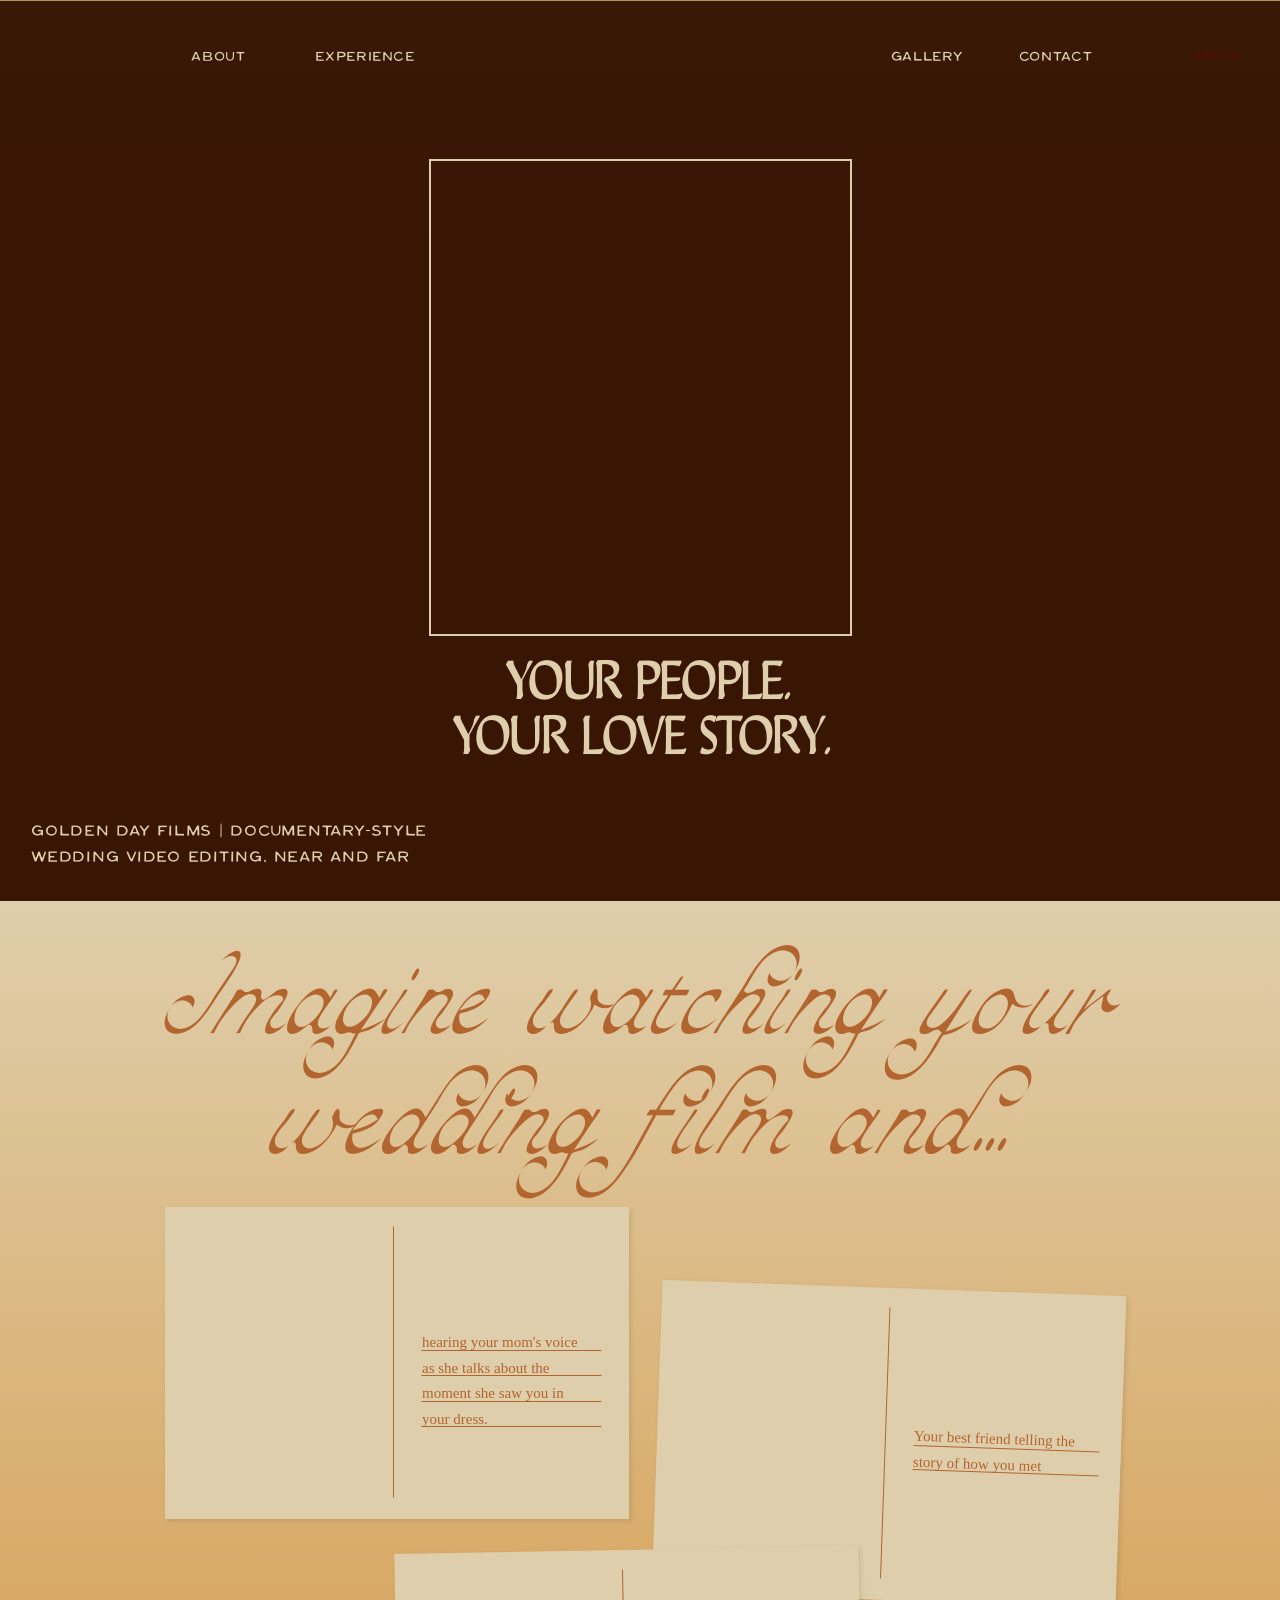
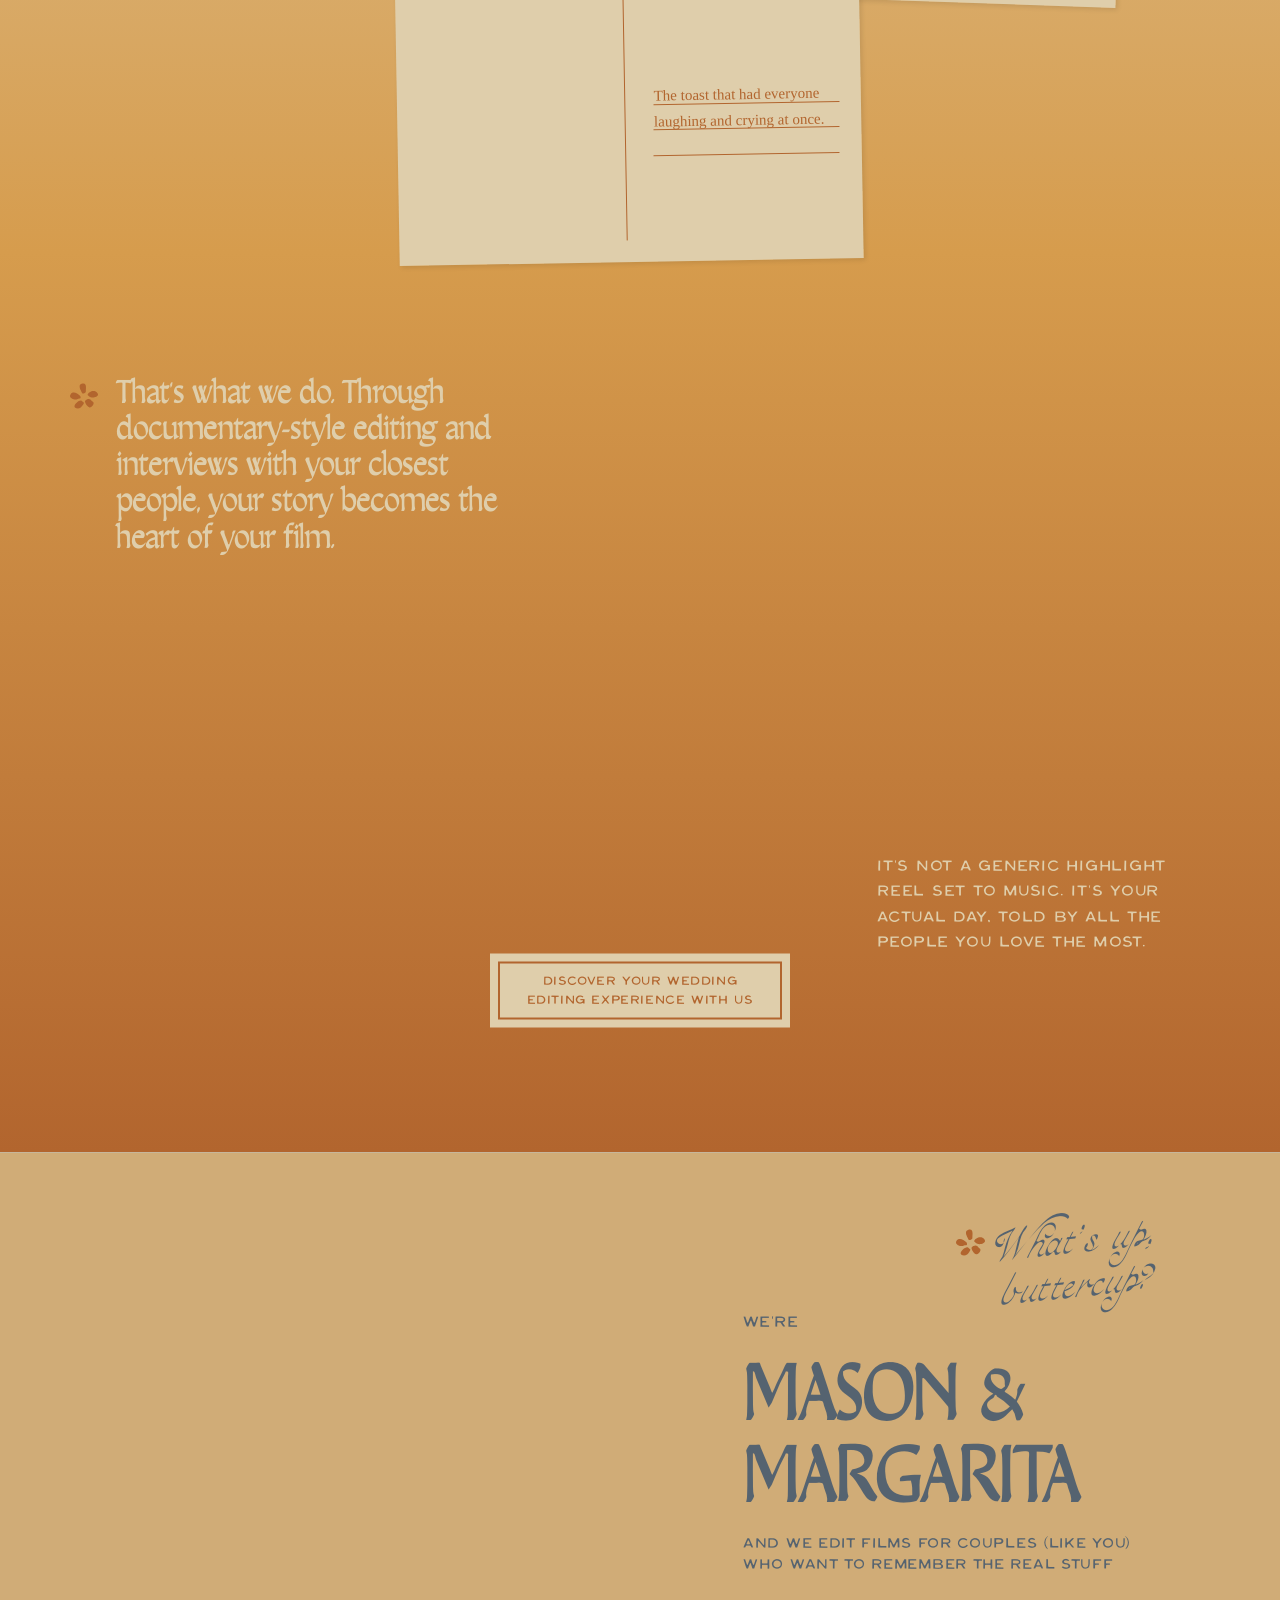
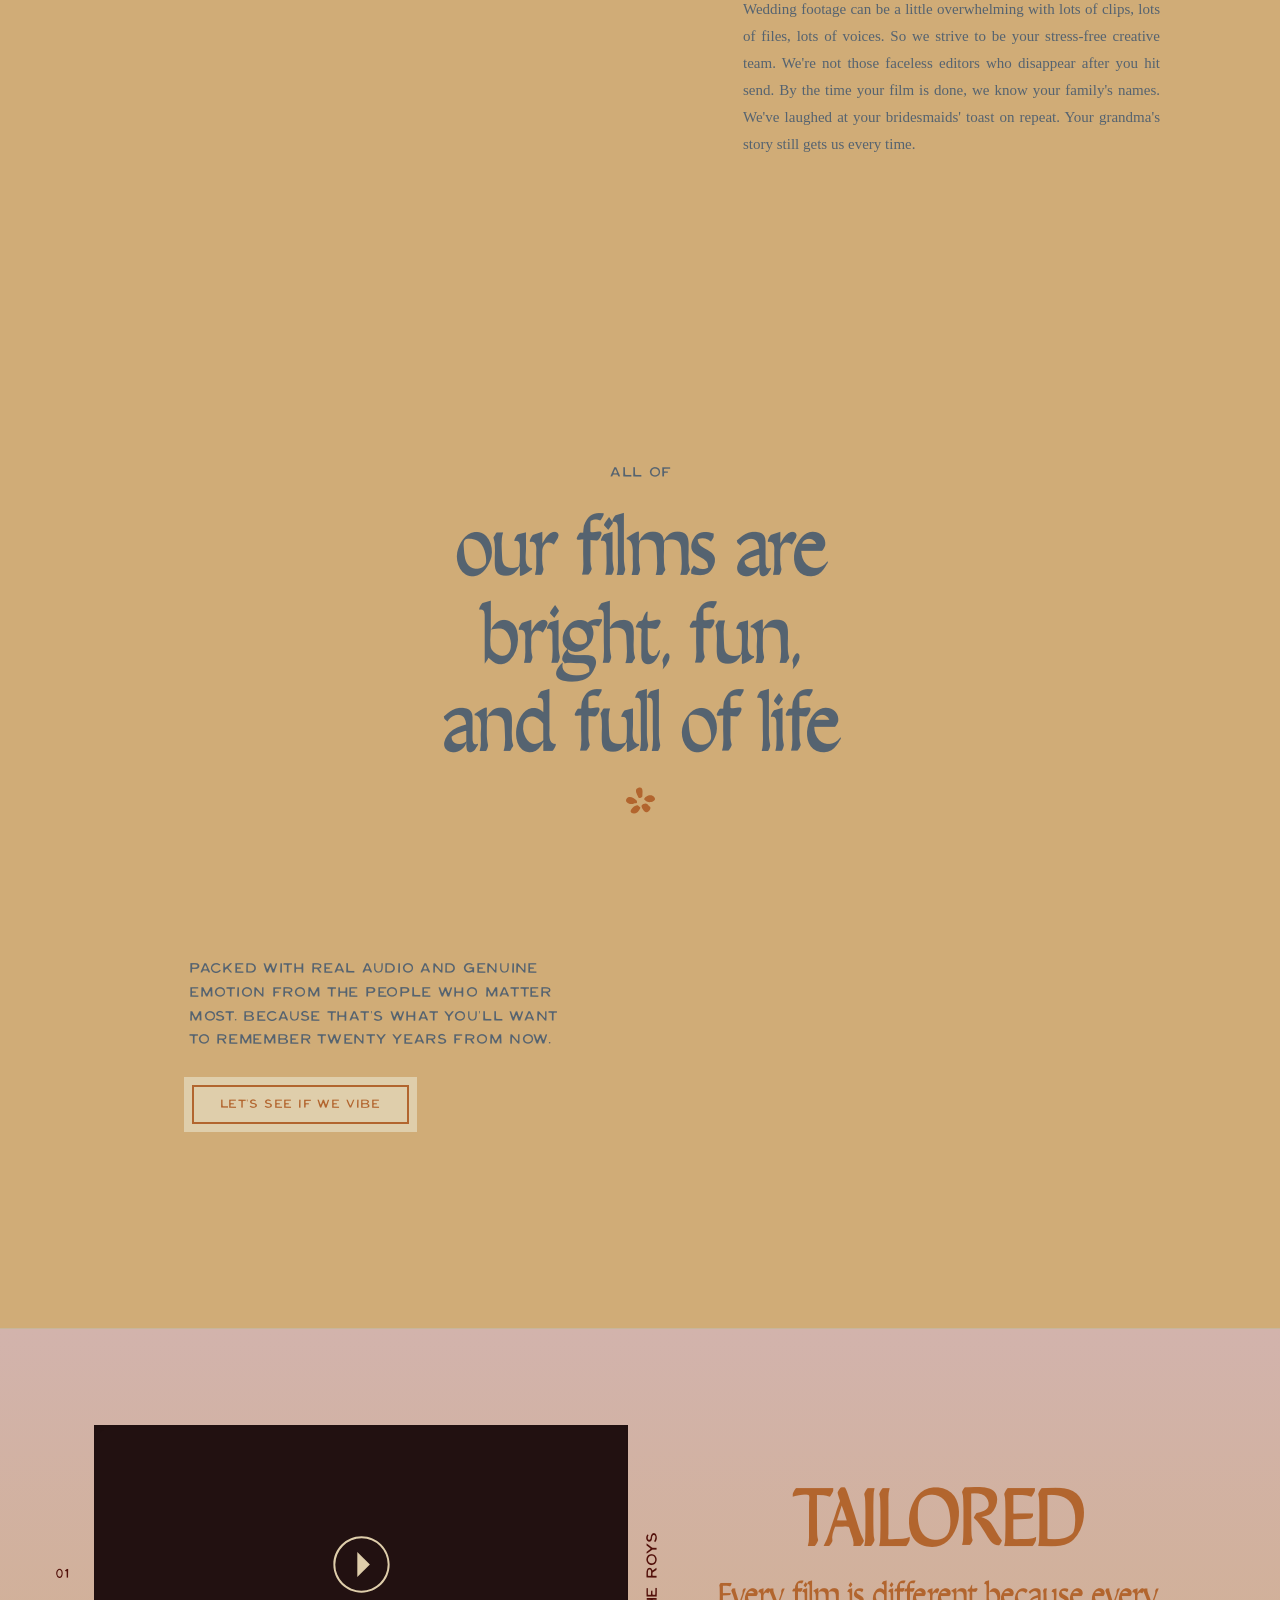
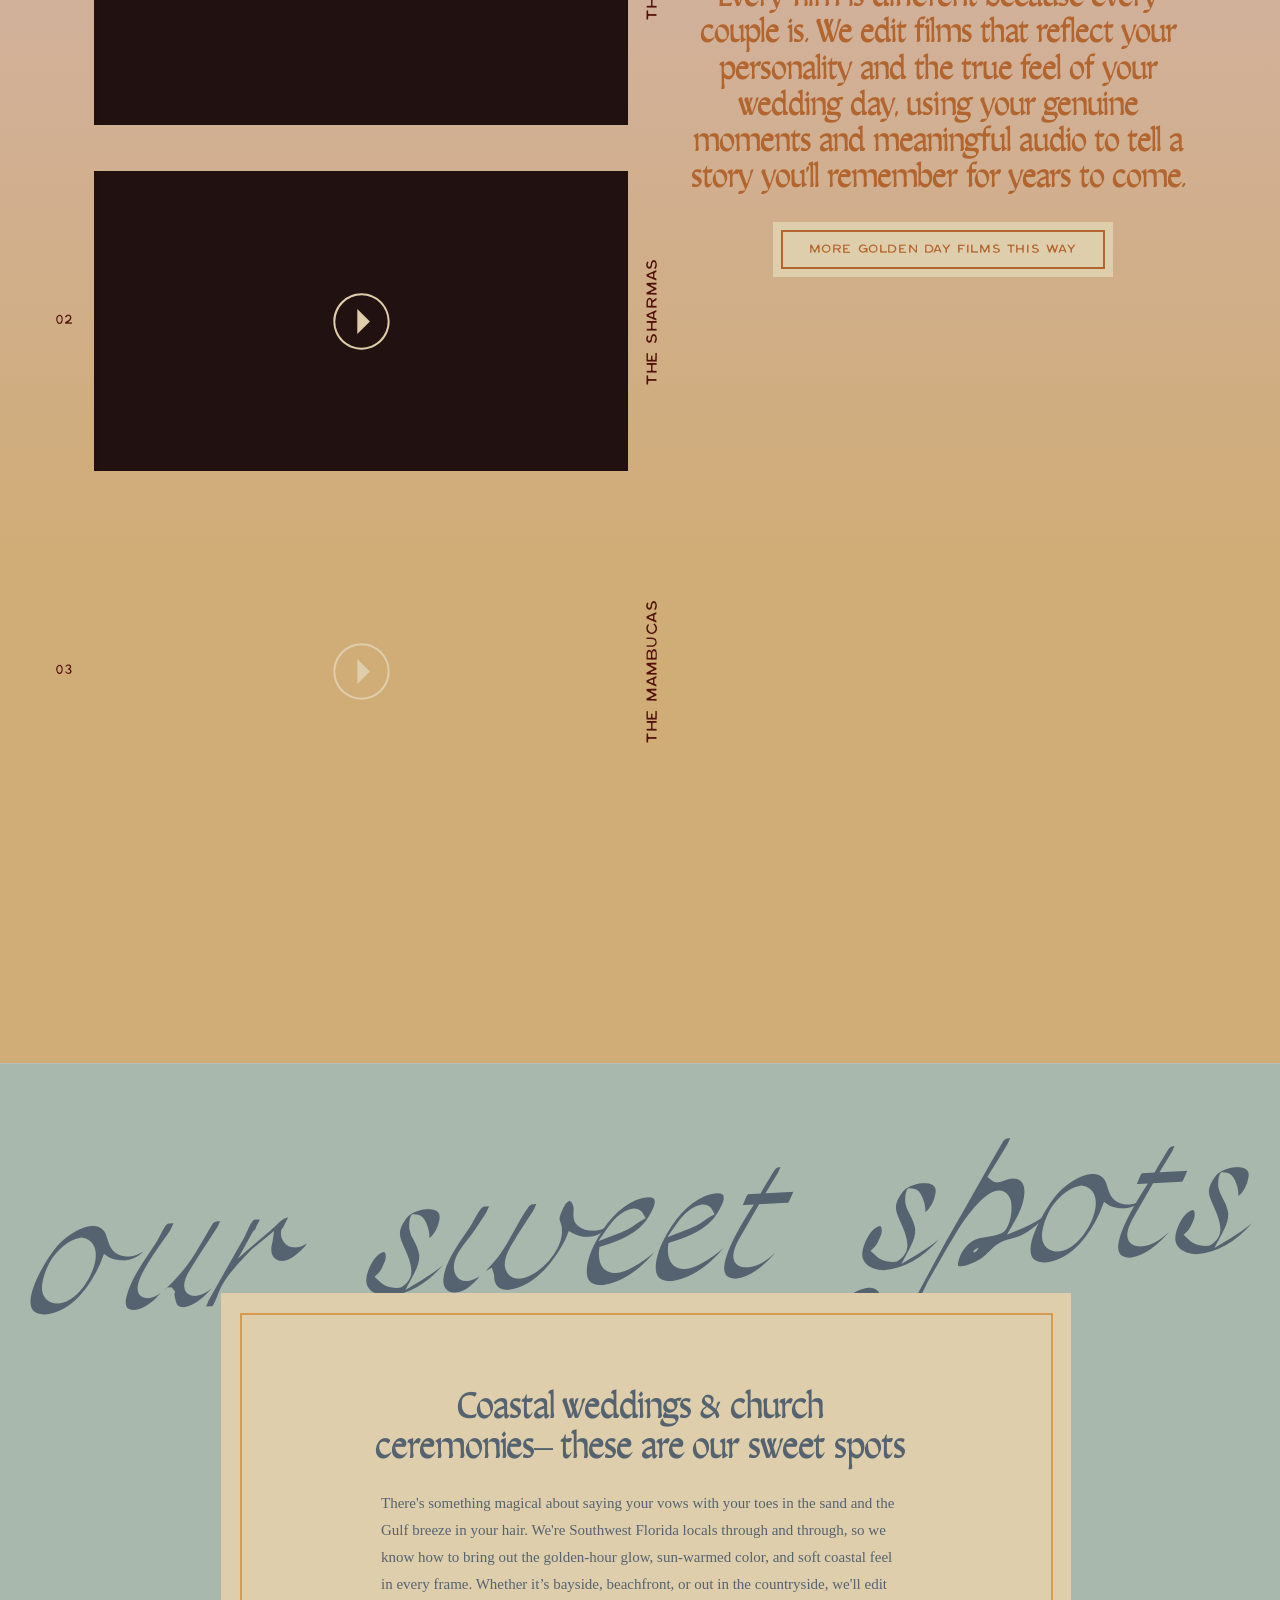
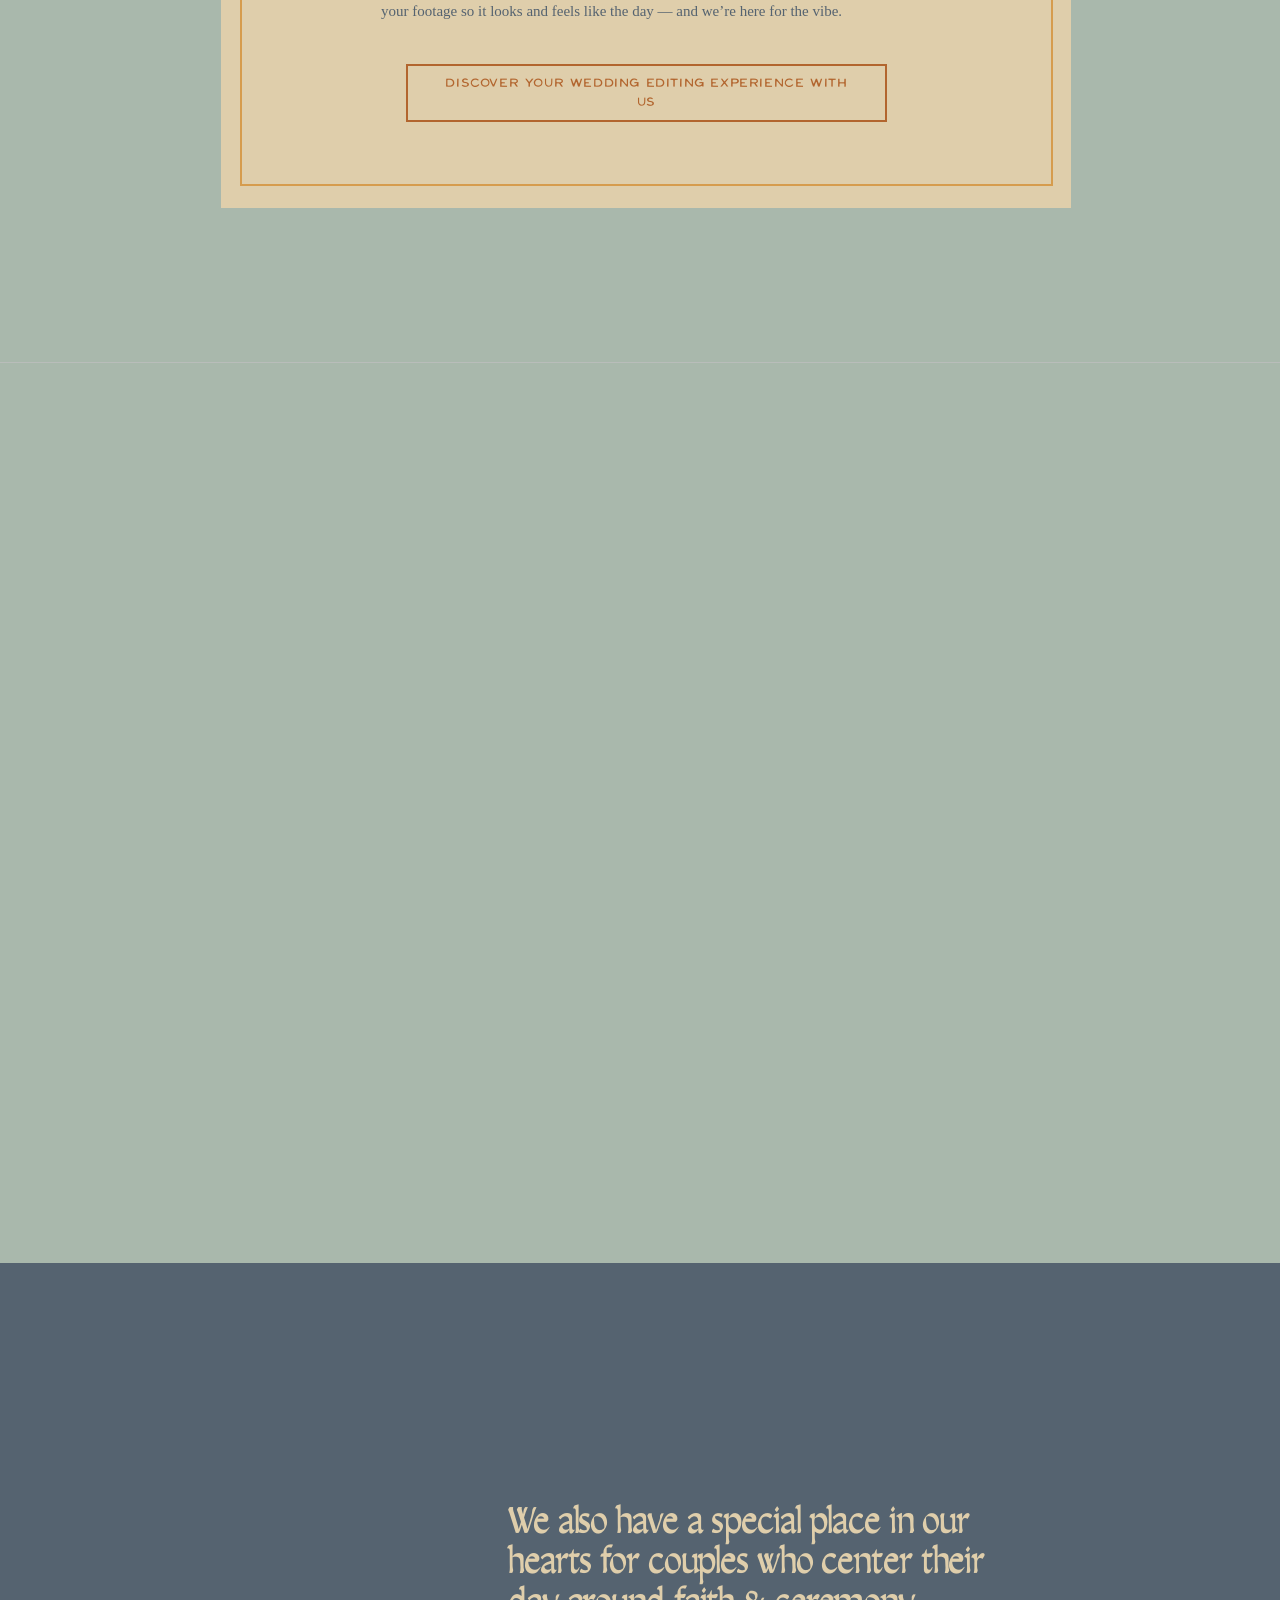
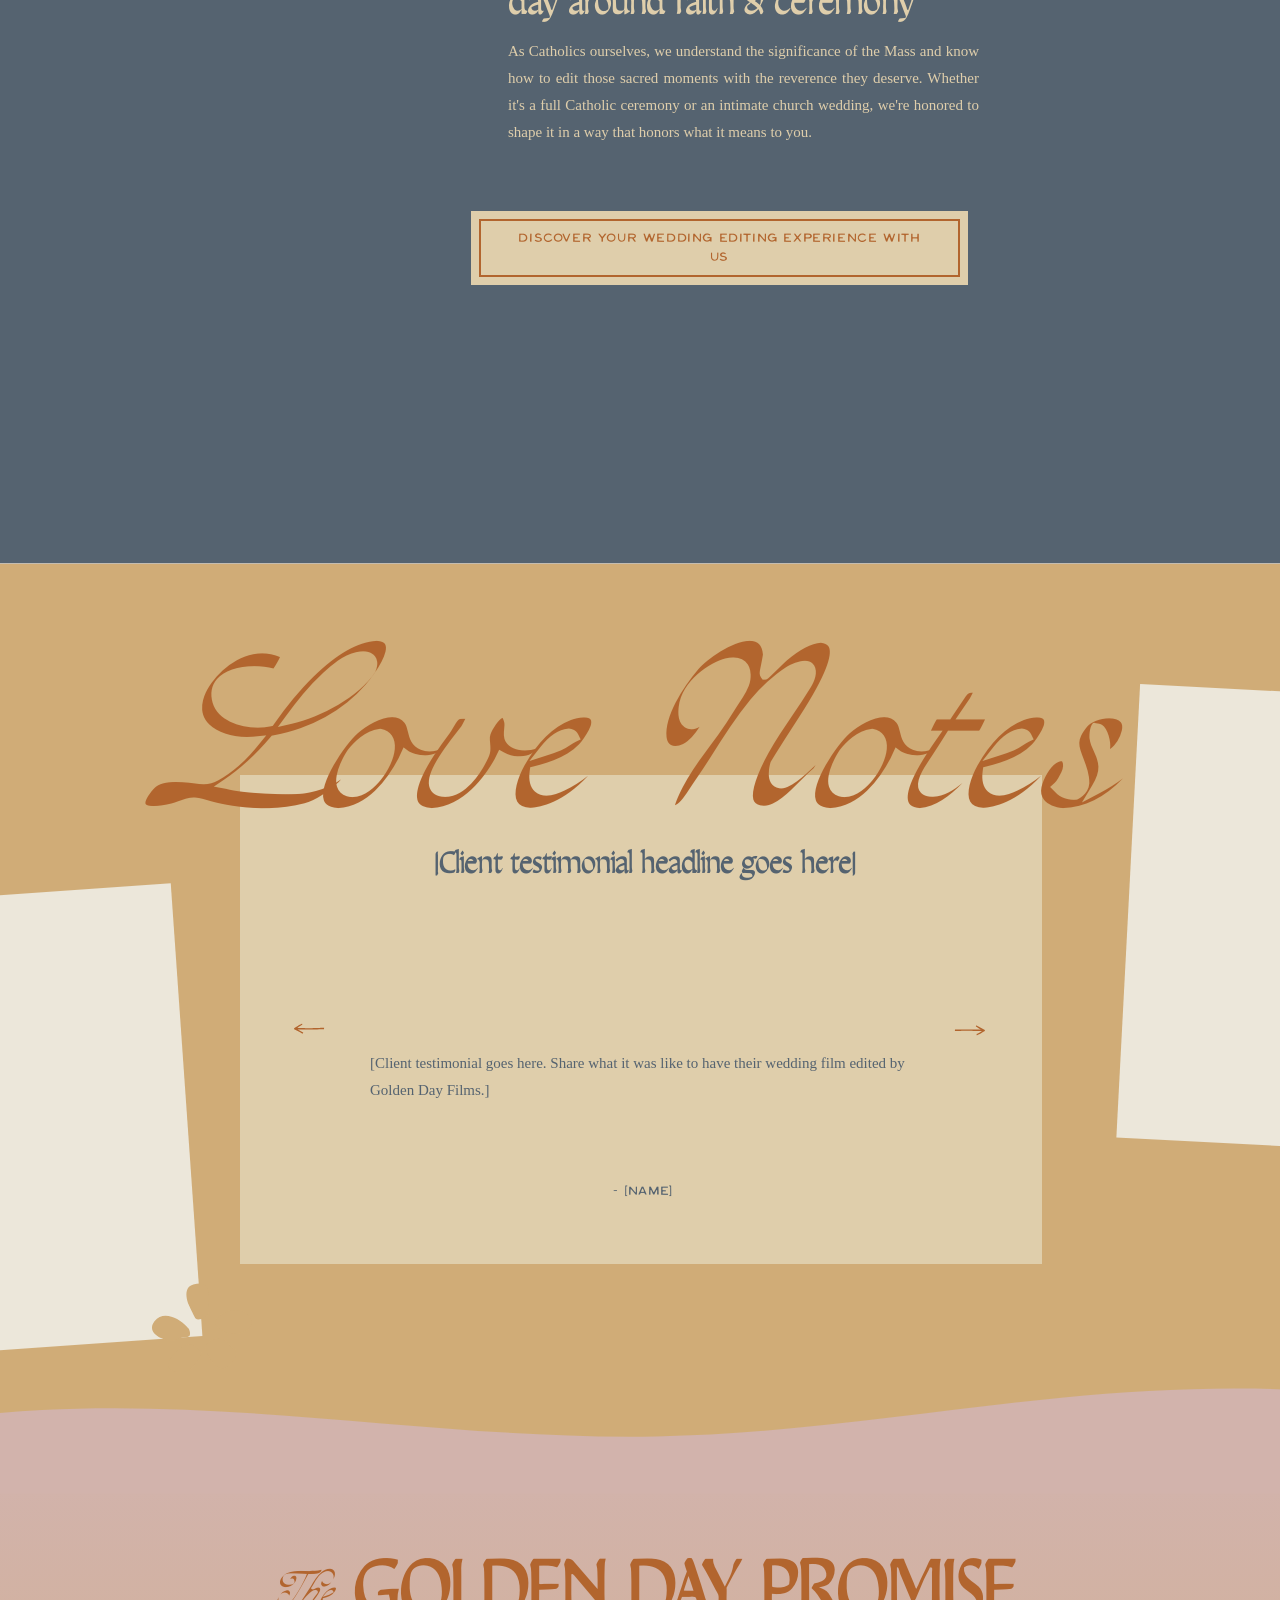
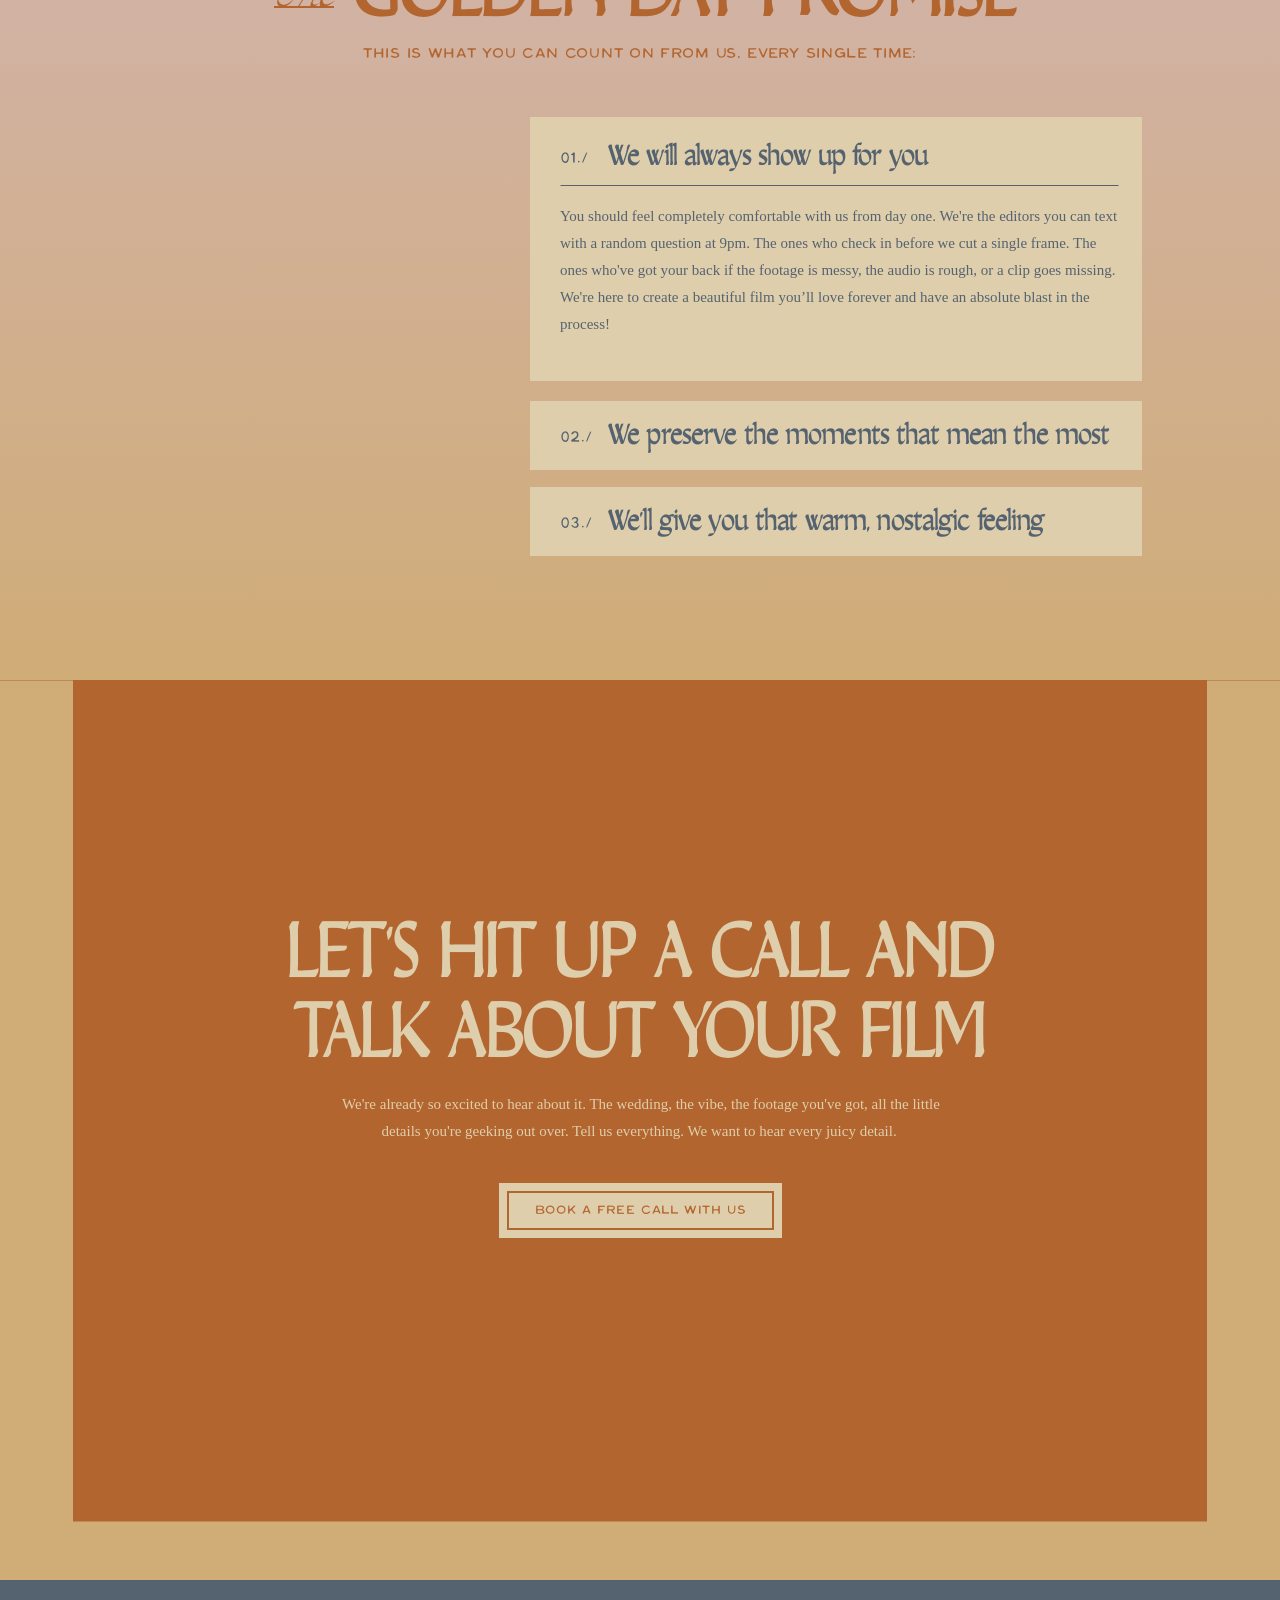
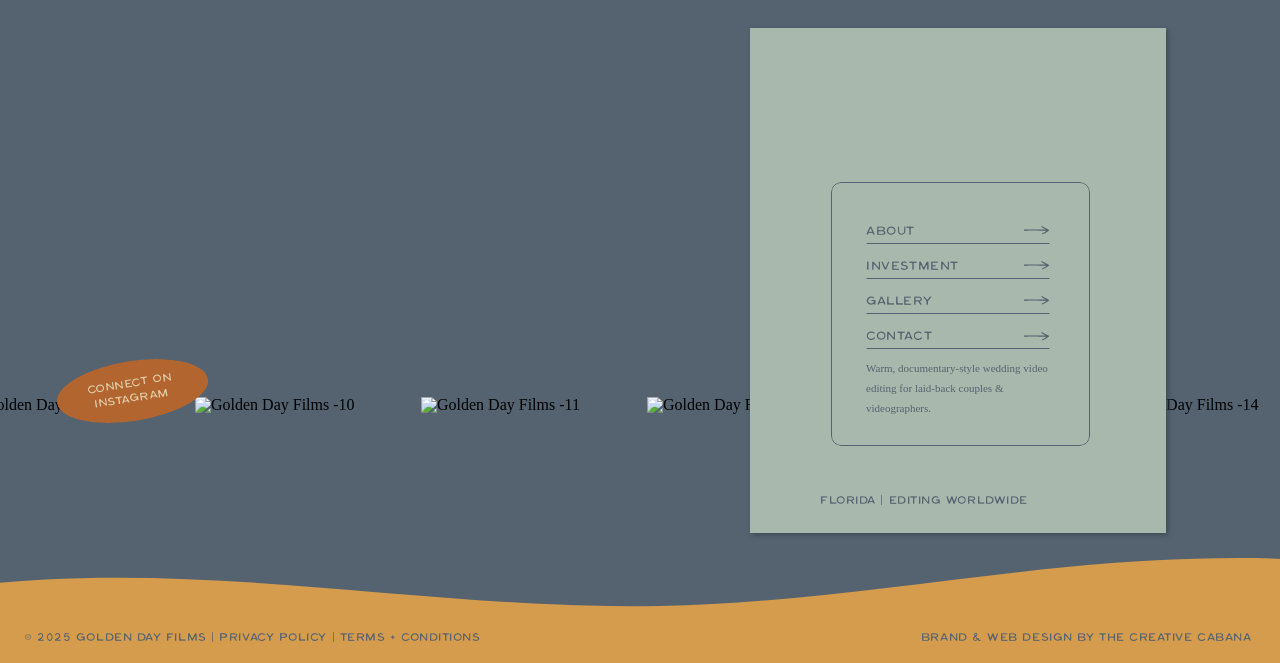
==== commit 37b828b7: "first commit" ====
--- a/index.htm
+++ b/index.htm
@@ -3,10 +3,10 @@
   <head>
     <meta charset="UTF-8">
     <meta name="viewport" content="width=device-width, initial-scale=1">
-    <title>Golden Day Films | Southwest Florida Wedding Videographer</title>
+    <title>Golden Day Films | Wedding Video Editing Service</title>
       <link rel="icon" type="image/png" href="200/dKCNoKlElYZunDm8ls7_LA/334783/4.png">
       <link rel="preconnect" href="https://static.showit.co">
-      <meta name="description" content="Warm, documentary-style wedding films in Southwest Florida. We specialize in beach and Catholic weddings. ">
+      <meta name="description" content="Warm, documentary-style wedding video editing. Send us your footage and we'll turn it into an audio-driven film full of real voices. We specialize in beach and Catholic weddings.">
       <link rel="canonical" href="index.htm">
       <meta property="og:image" content="https://static.showit.co/1200/UWuQ2aPhWzpvlx9t56yK7A/334783/golden_day_films_-18.png">
     
@@ -1692,7 +1692,7 @@
   <body>
     
     
-    <div id="si-sp" class="sp"><div id="menu" data-bid="menu" class="sb sib-menu sb-lm sb-ld"><div class="ss-s ss-bg"><div class="sc" style="width:1200px"><div data-sid="menu_0" class="sie-menu_0 se"><div style="width:100%;height:100%" data-img="menu_0" class="se-img se-gr slzy"><span role="img" aria-label="starfish"></span></div></div><div data-sid="menu_1" class="sie-menu_1 se se-pc"><div class="se-t sie-menu_1-text st-m-subheading st-d-subheading se-rc">menu</div></div></div></div></div><div id="hero" data-bid="hero" class="sb sib-hero sb-nm-wH sb-nd-wH"><div class="ss-s ss-bg"><div class="sb-m"></div><div class="sc" style="width:1200px"><div data-sid="hero_0" class="sie-hero_0 se"><div style="width:100%;height:100%" data-img="hero_0" class="se-img se-gr slzy"></div><noscript><img src="2400/bCSMVXAeyN6Tr9dGK_P3kA/shared/dsc00096-3_2.jpg" class="se-img" alt="" title="DSC00096-3 2"></noscript></div><div data-sid="hero_1" class="sie-hero_1 se"><div style="width:100%;height:100%" data-img="hero_1" class="se-img se-gr slzy"><span role="img" aria-label="Worn paper background overlay for texture"></span></div><noscript><img src="1200/nh1iTjtRSheHEDiSRX-N3Q/shared/paper-texture-background-5.jpg" class="se-img" alt="Worn paper background overlay for texture" title="Paper-texture-background"></noscript></div><div data-sid="hero_2" class="sie-hero_2 se"><div class="se-simple"></div></div><div data-sid="hero_3" class="sie-hero_3 se"><div class="se-simple"></div></div><div data-sid="hero_4" class="sie-hero_4 se"><h1 class="se-t sie-hero_4-text st-m-subheading st-d-subheading se-rc">Golden Day Films | Documentary-style wedding videography in Southwest Florida</h1></div><div data-sid="hero_5" class="sie-hero_5 se"><video class="sb-mc" src="file/6_idn_LAAvoJ-ubi6XZzIg/shared/golden_day_films_-_website_video.mp4#t=0.001" width="100%" height="100%" style="object-fit:cover" autoplay="" loop="" muted="" playsinline=""><track kind="captions" src="" label="No captions available" default=""></track>Your browser does not support the video tag.</video></div><div data-sid="hero_6" class="sie-hero_6 se"><div class="se-simple"></div></div><div data-sid="hero_7" class="sie-hero_7 se"><h2 class="se-t sie-hero_7-text st-m-title st-d-title se-rc">Your people. Your love story.&nbsp;</h2></div><a href="#/" target="_self" class="sie-hero_8 se" data-sid="hero_8"><div style="width:100%;height:100%" data-img="hero_8" class="se-img se-gr slzy"><span role="img" aria-label="Golden Day Films logo in golden script and sans-serif lettering with tagline Coastal Florida Wedding Films"></span></div></a><a href="about.html" target="_self" class="sie-hero_9 se" data-sid="hero_9"><nav class="se-t sie-hero_9-text st-m-subheading st-d-subheading">about</nav></a><a href="experience.html" target="_self" class="sie-hero_10 se" data-sid="hero_10"><nav class="se-t sie-hero_10-text st-m-subheading st-d-subheading">experience</nav></a><a href="gallery.html" target="_self" class="sie-hero_11 se" data-sid="hero_11"><nav class="se-t sie-hero_11-text st-m-subheading st-d-subheading">gallery</nav></a><a href="contact.html" target="_self" class="sie-hero_12 se" data-sid="hero_12"><nav class="se-t sie-hero_12-text st-m-subheading st-d-subheading">contact</nav></a></div></div></div><div id="intro" data-bid="intro" class="sb sib-intro sb-nm-wH"><div class="ss-s ss-bg"><div class="sc" style="width:1200px"><div data-sid="intro_0" class="sie-intro_0 se"><div style="width:100%;height:100%" data-img="intro_0" class="se-img se-gr slzy"><span role="img" aria-label="Palm tree illustration in golden yellow"></span></div></div><div data-sid="intro_1" class="sie-intro_1 se"><h2 class="se-t sie-intro_1-text st-m-heading st-d-heading se-rc">Imagine watching your wedding film and...</h2></div><div class="str-im str-id" data-tran="intro_2"><div data-sid="intro_2" class="sie-intro_2 se"><video class="sb-mc" src="file/qFn4pVFe9Va_gRfzen07Lw/shared/golden_day_films_-liz_dress.mp4#t=0.001" width="100%" height="100%" style="object-fit:cover" autoplay="" loop="" muted="" playsinline=""><track kind="captions" src="" label="No captions available" default=""></track>Your browser does not support the video tag.</video></div></div><div class="str-im str-id" data-tran="intro_3"><div data-sid="intro_3" class="sie-intro_3 se"><p class="se-t sie-intro_3-text st-m-paragraph st-d-paragraph se-rc">hearing your mom's voice as she talks about the moment she saw you in your dress.&nbsp;</p></div></div><div class="str-id" data-tran="intro_4"><div data-sid="intro_4" class="sie-intro_4 se"><svg class="se-line"><line data-d-strokelinecap="butt" data-d-linestyle="solid" data-d-thickness="1" data-d-rotatedwidth="0" data-d-rotatedheight="271" data-d-widthoffset="135.5" data-d-heightoffset="135.5" data-d-isround="false" data-d-rotation="90" data-d-roundedsolid="false" data-d-dotted="false" data-d-length="271" data-d-mirrorline="false" data-d-dashwidth="21" data-d-spacing="15" data-d-dasharrayvalue="none" data-m-strokelinecap="butt" data-m-linestyle="solid" data-m-thickness="1" data-m-rotatedwidth="0" data-m-rotatedheight="144" data-m-widthoffset="72" data-m-heightoffset="72" data-m-isround="false" data-m-rotation="90" data-m-roundedsolid="false" data-m-dotted="false" data-m-length="144" data-m-mirrorline="false" data-m-dashwidth="21" data-m-spacing="15" data-m-dasharrayvalue="none" x1="0" y1="0" x2="100%" y2="100%"></line></svg></div></div><div class="str-id" data-tran="intro_5"><div data-sid="intro_5" class="sie-intro_5 se"><svg class="se-line"><line data-d-strokelinecap="butt" data-d-linestyle="solid" data-d-thickness="1" data-d-rotatedwidth="180" data-d-rotatedheight="0" data-d-widthoffset="0" data-d-heightoffset="0" data-d-isround="false" data-d-rotation="0" data-d-roundedsolid="false" data-d-dotted="false" data-d-length="180" data-d-mirrorline="false" data-d-dashwidth="21" data-d-spacing="15" data-d-dasharrayvalue="none" data-m-strokelinecap="butt" data-m-linestyle="solid" data-m-thickness="1" data-m-rotatedwidth="137" data-m-rotatedheight="0" data-m-widthoffset="0" data-m-heightoffset="0" data-m-isround="false" data-m-rotation="0" data-m-roundedsolid="false" data-m-dotted="false" data-m-length="137" data-m-mirrorline="false" data-m-dashwidth="21" data-m-spacing="15" data-m-dasharrayvalue="none" x1="0" y1="0" x2="100%" y2="100%"></line></svg></div></div><div class="str-id" data-tran="intro_6"><div data-sid="intro_6" class="sie-intro_6 se"><svg class="se-line"><line data-d-strokelinecap="butt" data-d-linestyle="solid" data-d-thickness="1" data-d-rotatedwidth="180" data-d-rotatedheight="0" data-d-widthoffset="0" data-d-heightoffset="0" data-d-isround="false" data-d-rotation="0" data-d-roundedsolid="false" data-d-dotted="false" data-d-length="180" data-d-mirrorline="false" data-d-dashwidth="21" data-d-spacing="15" data-d-dasharrayvalue="none" data-m-strokelinecap="butt" data-m-linestyle="solid" data-m-thickness="1" data-m-rotatedwidth="137" data-m-rotatedheight="0" data-m-widthoffset="0" data-m-heightoffset="0" data-m-isround="false" data-m-rotation="0" data-m-roundedsolid="false" data-m-dotted="false" data-m-length="137" data-m-mirrorline="false" data-m-dashwidth="21" data-m-spacing="15" data-m-dasharrayvalue="none" x1="0" y1="0" x2="100%" y2="100%"></line></svg></div></div><div class="str-im str-id" data-tran="intro_7"><div data-sid="intro_7" class="sie-intro_7 se"><svg class="se-line"><line data-d-strokelinecap="butt" data-d-linestyle="solid" data-d-thickness="1" data-d-rotatedwidth="180" data-d-rotatedheight="0" data-d-widthoffset="0" data-d-heightoffset="0" data-d-isround="false" data-d-rotation="0" data-d-roundedsolid="false" data-d-dotted="false" data-d-length="180" data-d-mirrorline="false" data-d-dashwidth="21" data-d-spacing="15" data-d-dasharrayvalue="none" data-m-strokelinecap="butt" data-m-linestyle="solid" data-m-thickness="1" data-m-rotatedwidth="137" data-m-rotatedheight="0" data-m-widthoffset="0" data-m-heightoffset="0" data-m-isround="false" data-m-rotation="0" data-m-roundedsolid="false" data-m-dotted="false" data-m-length="137" data-m-mirrorline="false" data-m-dashwidth="21" data-m-spacing="15" data-m-dasharrayvalue="none" x1="0" y1="0" x2="100%" y2="100%"></line></svg></div></div><div class="str-id" data-tran="intro_8"><div data-sid="intro_8" class="sie-intro_8 se"><svg class="se-line"><line data-d-strokelinecap="butt" data-d-linestyle="solid" data-d-thickness="1" data-d-rotatedwidth="180" data-d-rotatedheight="0" data-d-widthoffset="0" data-d-heightoffset="0" data-d-isround="false" data-d-rotation="0" data-d-roundedsolid="false" data-d-dotted="false" data-d-length="180" data-d-mirrorline="false" data-d-dashwidth="21" data-d-spacing="15" data-d-dasharrayvalue="none" data-m-strokelinecap="butt" data-m-linestyle="solid" data-m-thickness="1" data-m-rotatedwidth="137" data-m-rotatedheight="0" data-m-widthoffset="0" data-m-heightoffset="0" data-m-isround="false" data-m-rotation="0" data-m-roundedsolid="false" data-m-dotted="false" data-m-length="137" data-m-mirrorline="false" data-m-dashwidth="21" data-m-spacing="15" data-m-dasharrayvalue="none" x1="0" y1="0" x2="100%" y2="100%"></line></svg></div></div><div class="str-im str-id" data-tran="intro_9"><div data-sid="intro_9" class="sie-intro_9 se"><div style="width:100%;height:100%" data-img="intro_9" class="se-img se-gr slzy"></div></div></div><div class="str-id" data-tran="intro_10"><div data-sid="intro_10" class="sie-intro_10 se"><div class="se-simple"></div></div></div><div class="str-im str-id" data-tran="intro_11"><div data-sid="intro_11" class="sie-intro_11 se"><video class="sb-mc" src="file/qFn4pVFe9Va_gRfzen07Lw/shared/golden_day_films_-liz_dress.mp4#t=0.001" width="100%" height="100%" style="object-fit:cover" autoplay="" loop="" muted="" playsinline=""><track kind="captions" src="" label="No captions available" default=""></track>Your browser does not support the video tag.</video></div></div><div class="str-im str-id" data-tran="intro_12"><div data-sid="intro_12" class="sie-intro_12 se"><p class="se-t sie-intro_12-text st-m-paragraph st-d-paragraph se-rc">hearing your mom's voice as she talks about the moment she saw you in your dress.&nbsp;</p></div></div><div class="str-id" data-tran="intro_13"><div data-sid="intro_13" class="sie-intro_13 se"><svg class="se-line"><line data-d-strokelinecap="butt" data-d-linestyle="solid" data-d-thickness="1" data-d-rotatedwidth="0" data-d-rotatedheight="271" data-d-widthoffset="135.5" data-d-heightoffset="135.5" data-d-isround="false" data-d-rotation="90" data-d-roundedsolid="false" data-d-dotted="false" data-d-length="271" data-d-mirrorline="false" data-d-dashwidth="21" data-d-spacing="15" data-d-dasharrayvalue="none" data-m-strokelinecap="butt" data-m-linestyle="solid" data-m-thickness="1" data-m-rotatedwidth="0" data-m-rotatedheight="144" data-m-widthoffset="72" data-m-heightoffset="72" data-m-isround="false" data-m-rotation="90" data-m-roundedsolid="false" data-m-dotted="false" data-m-length="144" data-m-mirrorline="false" data-m-dashwidth="21" data-m-spacing="15" data-m-dasharrayvalue="none" x1="0" y1="0" x2="100%" y2="100%"></line></svg></div></div><div class="str-id" data-tran="intro_14"><div data-sid="intro_14" class="sie-intro_14 se"><svg class="se-line"><line data-d-strokelinecap="butt" data-d-linestyle="solid" data-d-thickness="1" data-d-rotatedwidth="180" data-d-rotatedheight="0" data-d-widthoffset="0" data-d-heightoffset="0" data-d-isround="false" data-d-rotation="0" data-d-roundedsolid="false" data-d-dotted="false" data-d-length="180" data-d-mirrorline="false" data-d-dashwidth="21" data-d-spacing="15" data-d-dasharrayvalue="none" data-m-strokelinecap="butt" data-m-linestyle="solid" data-m-thickness="1" data-m-rotatedwidth="137" data-m-rotatedheight="0" data-m-widthoffset="0" data-m-heightoffset="0" data-m-isround="false" data-m-rotation="0" data-m-roundedsolid="false" data-m-dotted="false" data-m-length="137" data-m-mirrorline="false" data-m-dashwidth="21" data-m-spacing="15" data-m-dasharrayvalue="none" x1="0" y1="0" x2="100%" y2="100%"></line></svg></div></div><div class="str-id" data-tran="intro_15"><div data-sid="intro_15" class="sie-intro_15 se"><svg class="se-line"><line data-d-strokelinecap="butt" data-d-linestyle="solid" data-d-thickness="1" data-d-rotatedwidth="180" data-d-rotatedheight="0" data-d-widthoffset="0" data-d-heightoffset="0" data-d-isround="false" data-d-rotation="0" data-d-roundedsolid="false" data-d-dotted="false" data-d-length="180" data-d-mirrorline="false" data-d-dashwidth="21" data-d-spacing="15" data-d-dasharrayvalue="none" data-m-strokelinecap="butt" data-m-linestyle="solid" data-m-thickness="1" data-m-rotatedwidth="137" data-m-rotatedheight="0" data-m-widthoffset="0" data-m-heightoffset="0" data-m-isround="false" data-m-rotation="0" data-m-roundedsolid="false" data-m-dotted="false" data-m-length="137" data-m-mirrorline="false" data-m-dashwidth="21" data-m-spacing="15" data-m-dasharrayvalue="none" x1="0" y1="0" x2="100%" y2="100%"></line></svg></div></div><div class="str-im str-id" data-tran="intro_16"><div data-sid="intro_16" class="sie-intro_16 se"><svg class="se-line"><line data-d-strokelinecap="butt" data-d-linestyle="solid" data-d-thickness="1" data-d-rotatedwidth="180" data-d-rotatedheight="0" data-d-widthoffset="0" data-d-heightoffset="0" data-d-isround="false" data-d-rotation="0" data-d-roundedsolid="false" data-d-dotted="false" data-d-length="180" data-d-mirrorline="false" data-d-dashwidth="21" data-d-spacing="15" data-d-dasharrayvalue="none" data-m-strokelinecap="butt" data-m-linestyle="solid" data-m-thickness="1" data-m-rotatedwidth="137" data-m-rotatedheight="0" data-m-widthoffset="0" data-m-heightoffset="0" data-m-isround="false" data-m-rotation="0" data-m-roundedsolid="false" data-m-dotted="false" data-m-length="137" data-m-mirrorline="false" data-m-dashwidth="21" data-m-spacing="15" data-m-dasharrayvalue="none" x1="0" y1="0" x2="100%" y2="100%"></line></svg></div></div><div class="str-id" data-tran="intro_17"><div data-sid="intro_17" class="sie-intro_17 se"><svg class="se-line"><line data-d-strokelinecap="butt" data-d-linestyle="solid" data-d-thickness="1" data-d-rotatedwidth="180" data-d-rotatedheight="0" data-d-widthoffset="0" data-d-heightoffset="0" data-d-isround="false" data-d-rotation="0" data-d-roundedsolid="false" data-d-dotted="false" data-d-length="180" data-d-mirrorline="false" data-d-dashwidth="21" data-d-spacing="15" data-d-dasharrayvalue="none" data-m-strokelinecap="butt" data-m-linestyle="solid" data-m-thickness="1" data-m-rotatedwidth="137" data-m-rotatedheight="0" data-m-widthoffset="0" data-m-heightoffset="0" data-m-isround="false" data-m-rotation="0" data-m-roundedsolid="false" data-m-dotted="false" data-m-length="137" data-m-mirrorline="false" data-m-dashwidth="21" data-m-spacing="15" data-m-dasharrayvalue="none" x1="0" y1="0" x2="100%" y2="100%"></line></svg></div></div><div class="str-im str-id" data-tran="intro_18"><div data-sid="intro_18" class="sie-intro_18 se"><div style="width:100%;height:100%" data-img="intro_18" class="se-img se-gr slzy"><span role="img" aria-label="Decorative seashell icon in golden sunshine yellow"></span></div></div></div><div class="str-id" data-tran="intro_19"><div data-sid="intro_19" class="sie-intro_19 se"><div class="se-simple"></div></div></div><div class="str-id" data-tran="intro_20"><div data-sid="intro_20" class="sie-intro_20 se"><video class="sb-mc" src="file/GKSt-1FuoD_n-QMLrdhvZg/shared/golden_day_films_-_logan_and_kayle_reel_5.mp4#t=0.001" width="100%" height="100%" style="object-fit:cover" autoplay="" loop="" muted="" playsinline=""><track kind="captions" src="" label="No captions available" default=""></track>Your browser does not support the video tag.</video></div></div><div class="str-im str-id" data-tran="intro_21"><div data-sid="intro_21" class="sie-intro_21 se"><p class="se-t sie-intro_21-text st-m-paragraph st-d-paragraph se-rc">Your best friend telling the story of how you met</p></div></div><div class="str-id" data-tran="intro_22"><div data-sid="intro_22" class="sie-intro_22 se"><svg class="se-line"><line data-d-strokelinecap="butt" data-d-linestyle="solid" data-d-thickness="1" data-d-rotatedwidth="9.46" data-d-rotatedheight="270.83" data-d-widthoffset="130.77" data-d-heightoffset="135.42" data-d-isround="false" data-d-rotation="88" data-d-roundedsolid="false" data-d-dotted="false" data-d-length="271" data-d-mirrorline="true" data-d-dashwidth="21" data-d-spacing="15" data-d-dasharrayvalue="none" data-m-strokelinecap="butt" data-m-linestyle="solid" data-m-thickness="1" data-m-rotatedwidth="5.06" data-m-rotatedheight="144.91" data-m-widthoffset="69.97" data-m-heightoffset="72.46" data-m-isround="false" data-m-rotation="88" data-m-roundedsolid="false" data-m-dotted="false" data-m-length="145" data-m-mirrorline="true" data-m-dashwidth="21" data-m-spacing="15" data-m-dasharrayvalue="none" x1="0" y1="0" x2="100%" y2="100%"></line></svg></div></div><div class="str-id" data-tran="intro_23"><div data-sid="intro_23" class="sie-intro_23 se"><svg class="se-line"><line data-d-strokelinecap="butt" data-d-linestyle="solid" data-d-thickness="1" data-d-rotatedwidth="185.89" data-d-rotatedheight="6.49" data-d-widthoffset="0.06" data-d-heightoffset="3.25" data-d-isround="false" data-d-rotation="2" data-d-roundedsolid="false" data-d-dotted="false" data-d-length="186" data-d-mirrorline="false" data-d-dashwidth="21" data-d-spacing="15" data-d-dasharrayvalue="none" data-m-strokelinecap="butt" data-m-linestyle="solid" data-m-thickness="1" data-m-rotatedwidth="136.92" data-m-rotatedheight="4.78" data-m-widthoffset="0.04" data-m-heightoffset="2.39" data-m-isround="false" data-m-rotation="2" data-m-roundedsolid="false" data-m-dotted="false" data-m-length="137" data-m-mirrorline="false" data-m-dashwidth="21" data-m-spacing="15" data-m-dasharrayvalue="none" x1="0" y1="0" x2="100%" y2="100%"></line></svg></div></div><div class="str-id" data-tran="intro_24"><div data-sid="intro_24" class="sie-intro_24 se"><svg class="se-line"><line data-d-strokelinecap="butt" data-d-linestyle="solid" data-d-thickness="1" data-d-rotatedwidth="185.89" data-d-rotatedheight="6.49" data-d-widthoffset="0.06" data-d-heightoffset="3.25" data-d-isround="false" data-d-rotation="2" data-d-roundedsolid="false" data-d-dotted="false" data-d-length="186" data-d-mirrorline="false" data-d-dashwidth="21" data-d-spacing="15" data-d-dasharrayvalue="none" data-m-strokelinecap="butt" data-m-linestyle="solid" data-m-thickness="1" data-m-rotatedwidth="136.92" data-m-rotatedheight="4.78" data-m-widthoffset="0.04" data-m-heightoffset="2.39" data-m-isround="false" data-m-rotation="2" data-m-roundedsolid="false" data-m-dotted="false" data-m-length="137" data-m-mirrorline="false" data-m-dashwidth="21" data-m-spacing="15" data-m-dasharrayvalue="none" x1="0" y1="0" x2="100%" y2="100%"></line></svg></div></div><div class="str-id" data-tran="intro_25"><div data-sid="intro_25" class="sie-intro_25 se"><div style="width:100%;height:100%" data-img="intro_25" class="se-img se-gr slzy"><span role="img" aria-label="Circle shaped wave icon in golden yellow"></span></div></div></div><div class="str-id" data-tran="intro_26"><div data-sid="intro_26" class="sie-intro_26 se"><svg class="se-line"><line data-d-strokelinecap="butt" data-d-linestyle="solid" data-d-thickness="1" data-d-rotatedwidth="185.89" data-d-rotatedheight="6.49" data-d-widthoffset="0.06" data-d-heightoffset="3.25" data-d-isround="false" data-d-rotation="2" data-d-roundedsolid="false" data-d-dotted="false" data-d-length="186" data-d-mirrorline="false" data-d-dashwidth="21" data-d-spacing="15" data-d-dasharrayvalue="none" data-m-strokelinecap="butt" data-m-linestyle="solid" data-m-thickness="1" data-m-rotatedwidth="136.92" data-m-rotatedheight="4.78" data-m-widthoffset="0.04" data-m-heightoffset="2.39" data-m-isround="false" data-m-rotation="2" data-m-roundedsolid="false" data-m-dotted="false" data-m-length="137" data-m-mirrorline="false" data-m-dashwidth="21" data-m-spacing="15" data-m-dasharrayvalue="none" x1="0" y1="0" x2="100%" y2="100%"></line></svg></div></div><div class="str-id" data-tran="intro_27"><div data-sid="intro_27" class="sie-intro_27 se"><div class="se-simple"></div></div></div><div class="str-id" data-tran="intro_28"><div data-sid="intro_28" class="sie-intro_28 se"><video class="sb-mc" src="file/6rmdsqALii0h9JedoVEYsQ/shared/golden_day_films_-bridal_suite_vibes.mp4#t=0.001" width="100%" height="100%" style="object-fit:cover" autoplay="" loop="" muted="" playsinline=""><track kind="captions" src="" label="No captions available" default=""></track>Your browser does not support the video tag.</video></div></div><div class="str-im str-id" data-tran="intro_29"><div data-sid="intro_29" class="sie-intro_29 se"><p class="se-t sie-intro_29-text st-m-paragraph st-d-paragraph se-rc">The toast that had everyone laughing and crying at once.<br><br></p></div></div><div class="str-id" data-tran="intro_30"><div data-sid="intro_30" class="sie-intro_30 se"><svg class="se-line"><line data-d-strokelinecap="butt" data-d-linestyle="solid" data-d-thickness="1" data-d-rotatedwidth="185.97" data-d-rotatedheight="3.25" data-d-widthoffset="0.02" data-d-heightoffset="1.63" data-d-isround="false" data-d-rotation="1" data-d-roundedsolid="false" data-d-dotted="false" data-d-length="186" data-d-mirrorline="true" data-d-dashwidth="21" data-d-spacing="15" data-d-dasharrayvalue="none" data-m-strokelinecap="butt" data-m-linestyle="solid" data-m-thickness="1" data-m-rotatedwidth="136.98" data-m-rotatedheight="2.39" data-m-widthoffset="0.01" data-m-heightoffset="1.2" data-m-isround="false" data-m-rotation="1" data-m-roundedsolid="false" data-m-dotted="false" data-m-length="137" data-m-mirrorline="true" data-m-dashwidth="21" data-m-spacing="15" data-m-dasharrayvalue="none" x1="0" y1="0" x2="100%" y2="100%"></line></svg></div></div><div class="str-id" data-tran="intro_31"><div data-sid="intro_31" class="sie-intro_31 se"><svg class="se-line"><line data-d-strokelinecap="butt" data-d-linestyle="solid" data-d-thickness="1" data-d-rotatedwidth="185.97" data-d-rotatedheight="3.25" data-d-widthoffset="0.02" data-d-heightoffset="1.63" data-d-isround="false" data-d-rotation="1" data-d-roundedsolid="false" data-d-dotted="false" data-d-length="186" data-d-mirrorline="true" data-d-dashwidth="21" data-d-spacing="15" data-d-dasharrayvalue="none" data-m-strokelinecap="butt" data-m-linestyle="solid" data-m-thickness="1" data-m-rotatedwidth="136.98" data-m-rotatedheight="2.39" data-m-widthoffset="0.01" data-m-heightoffset="1.2" data-m-isround="false" data-m-rotation="1" data-m-roundedsolid="false" data-m-dotted="false" data-m-length="137" data-m-mirrorline="true" data-m-dashwidth="21" data-m-spacing="15" data-m-dasharrayvalue="none" x1="0" y1="0" x2="100%" y2="100%"></line></svg></div></div><div class="str-id" data-tran="intro_32"><div data-sid="intro_32" class="sie-intro_32 se"><svg class="se-line"><line data-d-strokelinecap="butt" data-d-linestyle="solid" data-d-thickness="1" data-d-rotatedwidth="4.73" data-d-rotatedheight="270.96" data-d-widthoffset="133.14" data-d-heightoffset="135.48" data-d-isround="false" data-d-rotation="89" data-d-roundedsolid="false" data-d-dotted="false" data-d-length="271" data-d-mirrorline="false" data-d-dashwidth="21" data-d-spacing="15" data-d-dasharrayvalue="none" data-m-strokelinecap="butt" data-m-linestyle="solid" data-m-thickness="1" data-m-rotatedwidth="-2.53" data-m-rotatedheight="144.98" data-m-widthoffset="73.77" data-m-heightoffset="72.49" data-m-isround="false" data-m-rotation="-269" data-m-roundedsolid="false" data-m-dotted="false" data-m-length="145" data-m-mirrorline="true" data-m-dashwidth="21" data-m-spacing="15" data-m-dasharrayvalue="none" x1="0" y1="0" x2="100%" y2="100%"></line></svg></div></div><div class="str-id" data-tran="intro_33"><div data-sid="intro_33" class="sie-intro_33 se"><svg class="se-line"><line data-d-strokelinecap="butt" data-d-linestyle="solid" data-d-thickness="1" data-d-rotatedwidth="185.97" data-d-rotatedheight="3.25" data-d-widthoffset="0.02" data-d-heightoffset="1.63" data-d-isround="false" data-d-rotation="1" data-d-roundedsolid="false" data-d-dotted="false" data-d-length="186" data-d-mirrorline="true" data-d-dashwidth="21" data-d-spacing="15" data-d-dasharrayvalue="none" data-m-strokelinecap="butt" data-m-linestyle="solid" data-m-thickness="1" data-m-rotatedwidth="136.98" data-m-rotatedheight="2.39" data-m-widthoffset="0.01" data-m-heightoffset="1.2" data-m-isround="false" data-m-rotation="1" data-m-roundedsolid="false" data-m-dotted="false" data-m-length="137" data-m-mirrorline="true" data-m-dashwidth="21" data-m-spacing="15" data-m-dasharrayvalue="none" x1="0" y1="0" x2="100%" y2="100%"></line></svg></div></div><div class="str-id" data-tran="intro_34"><div data-sid="intro_34" class="sie-intro_34 se"><div style="width:100%;height:100%" data-img="intro_34" class="se-img se-gr slzy"><span role="img" aria-label="Palm tree illustration in golden yellow"></span></div></div></div></div></div></div><div id="experience-cta" data-bid="experience-cta" class="sb sib-experience-cta sb-nm-wH sb-nd-wH"><div class="ss-s ss-bg"><div class="sc" style="width:1200px"><div data-sid="experience-cta_0" class="sie-experience-cta_0 se"><div style="width:100%;height:100%" data-img="experience-cta_0" class="se-img se-gr slzy"></div></div><div data-sid="experience-cta_1" class="sie-experience-cta_1 se"><div style="width:100%;height:100%" data-img="experience-cta_1" class="se-img se-gr slzy"><span role="img" aria-label="Wedding rings nestled inside an oyster shell illustration in golden boardwalk tan"></span></div></div><div data-sid="experience-cta_2" class="sie-experience-cta_2 se"><video class="sb-mc" src="file/-Xq2NQ4pdwszW3ISlvXj5Q/334783/timeline_15_1.mp4#t=0.001" width="100%" height="100%" style="object-fit:cover" autoplay="" loop="" muted="" playsinline=""><track kind="captions" src="" label="No captions available" default=""></track>Your browser does not support the video tag.</video></div><div data-sid="experience-cta_3" class="sie-experience-cta_3 se"><div class="se-icon"><svg xmlns="http://www.w3.org/2000/svg" data-name="Layer 2" viewbox="0 0 81.21 72.16"><defs></defs><g data-name="Layer 1"><path d="M28.15 34.9c1.35 1.46 2.06 1.68 2.54 4.09 1.11 5.63-2.92 3.73-6.41 4.79-2.76.83-4.1 2.52-8.54 2.36-7.8-.27-20.73-6.28-13.72-15.46s19.88-2.54 26.14 4.22ZM54.64 26.42c.92-.78 6.78-4.04 7.78-4.26 5.2-1.15 11.23-.98 15.11 2.81 11.8 11.52-7.79 18.17-17.36 14.87-1.92-.66-8.55-5.11-9.02-6.82-.53-1.91 2.07-5.39 3.48-6.59ZM67.44 53.79c4.16 4.92-5.31 15.86-10.86 15.36-6-.54-14.02-13.23-13.05-18.49.27-1.43 3.86-4.08 5.27-4.75 8.3-3.94 11.59.64 16.38 6.41.62.75 1.83.95 2.26 1.47ZM35.47 28.4c-.52-.51-5.96-11.71-6.4-13.1-1.71-5.43-2.34-12.69 4.5-14.53 17.27-4.65 11.78 12.78 12.34 23.1-.62 3.19-8.04 6.85-10.43 4.54ZM37.41 62.38c-.69.96-5.91 7.03-6.34 7.33-4.7 3.26-12.41 3.39-16.84-.32-6.17-5.17 11.49-23.26 19.35-19.58.41.19 6.09 5.03 6.26 5.41 1.07 2.29-1.03 5.21-2.43 7.16Z"></path></g></svg></div></div><div data-sid="experience-cta_4" class="sie-experience-cta_4 se"><h3 class="se-t sie-experience-cta_4-text st-m-paragraph st-d-paragraph se-rc">That's what we do. Through documentary-style filming and interviews with your closest people your story becomes the heart of your film.<br></h3></div><div data-sid="experience-cta_5" class="sie-experience-cta_5 se"><p class="se-t sie-experience-cta_5-text st-m-subheading st-d-subheading se-rc">It's not a generic highlight reel set to music. It's your actual day, told by all the people you love the most.&nbsp;<br></p></div><a href="experience.html" target="_self" class="sie-experience-cta_6 se" data-sid="experience-cta_6"><div class="si-embed"><meta charset="UTF-8">
+    <div id="si-sp" class="sp"><div id="menu" data-bid="menu" class="sb sib-menu sb-lm sb-ld"><div class="ss-s ss-bg"><div class="sc" style="width:1200px"><div data-sid="menu_0" class="sie-menu_0 se"><div style="width:100%;height:100%" data-img="menu_0" class="se-img se-gr slzy"><span role="img" aria-label="starfish"></span></div></div><div data-sid="menu_1" class="sie-menu_1 se se-pc"><div class="se-t sie-menu_1-text st-m-subheading st-d-subheading se-rc">menu</div></div></div></div></div><div id="hero" data-bid="hero" class="sb sib-hero sb-nm-wH sb-nd-wH"><div class="ss-s ss-bg"><div class="sb-m"></div><div class="sc" style="width:1200px"><div data-sid="hero_0" class="sie-hero_0 se"><div style="width:100%;height:100%" data-img="hero_0" class="se-img se-gr slzy"></div><noscript><img src="2400/bCSMVXAeyN6Tr9dGK_P3kA/shared/dsc00096-3_2.jpg" class="se-img" alt="" title="DSC00096-3 2"></noscript></div><div data-sid="hero_1" class="sie-hero_1 se"><div style="width:100%;height:100%" data-img="hero_1" class="se-img se-gr slzy"><span role="img" aria-label="Worn paper background overlay for texture"></span></div><noscript><img src="1200/nh1iTjtRSheHEDiSRX-N3Q/shared/paper-texture-background-5.jpg" class="se-img" alt="Worn paper background overlay for texture" title="Paper-texture-background"></noscript></div><div data-sid="hero_2" class="sie-hero_2 se"><div class="se-simple"></div></div><div data-sid="hero_3" class="sie-hero_3 se"><div class="se-simple"></div></div><div data-sid="hero_4" class="sie-hero_4 se"><h1 class="se-t sie-hero_4-text st-m-subheading st-d-subheading se-rc">Golden Day Films | Documentary-style wedding video editing, near and far</h1></div><div data-sid="hero_5" class="sie-hero_5 se"><video class="sb-mc" src="file/6_idn_LAAvoJ-ubi6XZzIg/shared/golden_day_films_-_website_video.mp4#t=0.001" width="100%" height="100%" style="object-fit:cover" autoplay="" loop="" muted="" playsinline=""><track kind="captions" src="" label="No captions available" default=""></track>Your browser does not support the video tag.</video></div><div data-sid="hero_6" class="sie-hero_6 se"><div class="se-simple"></div></div><div data-sid="hero_7" class="sie-hero_7 se"><h2 class="se-t sie-hero_7-text st-m-title st-d-title se-rc">Your people. Your love story.&nbsp;</h2></div><a href="#/" target="_self" class="sie-hero_8 se" data-sid="hero_8"><div style="width:100%;height:100%" data-img="hero_8" class="se-img se-gr slzy"><span role="img" aria-label="Golden Day Films logo in golden script and sans-serif lettering with tagline Coastal Florida Wedding Films"></span></div></a><a href="about.html" target="_self" class="sie-hero_9 se" data-sid="hero_9"><nav class="se-t sie-hero_9-text st-m-subheading st-d-subheading">about</nav></a><a href="experience.html" target="_self" class="sie-hero_10 se" data-sid="hero_10"><nav class="se-t sie-hero_10-text st-m-subheading st-d-subheading">experience</nav></a><a href="gallery.html" target="_self" class="sie-hero_11 se" data-sid="hero_11"><nav class="se-t sie-hero_11-text st-m-subheading st-d-subheading">gallery</nav></a><a href="contact.html" target="_self" class="sie-hero_12 se" data-sid="hero_12"><nav class="se-t sie-hero_12-text st-m-subheading st-d-subheading">contact</nav></a></div></div></div><div id="intro" data-bid="intro" class="sb sib-intro sb-nm-wH"><div class="ss-s ss-bg"><div class="sc" style="width:1200px"><div data-sid="intro_0" class="sie-intro_0 se"><div style="width:100%;height:100%" data-img="intro_0" class="se-img se-gr slzy"><span role="img" aria-label="Palm tree illustration in golden yellow"></span></div></div><div data-sid="intro_1" class="sie-intro_1 se"><h2 class="se-t sie-intro_1-text st-m-heading st-d-heading se-rc">Imagine watching your wedding film and...</h2></div><div class="str-im str-id" data-tran="intro_2"><div data-sid="intro_2" class="sie-intro_2 se"><video class="sb-mc" src="file/qFn4pVFe9Va_gRfzen07Lw/shared/golden_day_films_-liz_dress.mp4#t=0.001" width="100%" height="100%" style="object-fit:cover" autoplay="" loop="" muted="" playsinline=""><track kind="captions" src="" label="No captions available" default=""></track>Your browser does not support the video tag.</video></div></div><div class="str-im str-id" data-tran="intro_3"><div data-sid="intro_3" class="sie-intro_3 se"><p class="se-t sie-intro_3-text st-m-paragraph st-d-paragraph se-rc">hearing your mom's voice as she talks about the moment she saw you in your dress.&nbsp;</p></div></div><div class="str-id" data-tran="intro_4"><div data-sid="intro_4" class="sie-intro_4 se"><svg class="se-line"><line data-d-strokelinecap="butt" data-d-linestyle="solid" data-d-thickness="1" data-d-rotatedwidth="0" data-d-rotatedheight="271" data-d-widthoffset="135.5" data-d-heightoffset="135.5" data-d-isround="false" data-d-rotation="90" data-d-roundedsolid="false" data-d-dotted="false" data-d-length="271" data-d-mirrorline="false" data-d-dashwidth="21" data-d-spacing="15" data-d-dasharrayvalue="none" data-m-strokelinecap="butt" data-m-linestyle="solid" data-m-thickness="1" data-m-rotatedwidth="0" data-m-rotatedheight="144" data-m-widthoffset="72" data-m-heightoffset="72" data-m-isround="false" data-m-rotation="90" data-m-roundedsolid="false" data-m-dotted="false" data-m-length="144" data-m-mirrorline="false" data-m-dashwidth="21" data-m-spacing="15" data-m-dasharrayvalue="none" x1="0" y1="0" x2="100%" y2="100%"></line></svg></div></div><div class="str-id" data-tran="intro_5"><div data-sid="intro_5" class="sie-intro_5 se"><svg class="se-line"><line data-d-strokelinecap="butt" data-d-linestyle="solid" data-d-thickness="1" data-d-rotatedwidth="180" data-d-rotatedheight="0" data-d-widthoffset="0" data-d-heightoffset="0" data-d-isround="false" data-d-rotation="0" data-d-roundedsolid="false" data-d-dotted="false" data-d-length="180" data-d-mirrorline="false" data-d-dashwidth="21" data-d-spacing="15" data-d-dasharrayvalue="none" data-m-strokelinecap="butt" data-m-linestyle="solid" data-m-thickness="1" data-m-rotatedwidth="137" data-m-rotatedheight="0" data-m-widthoffset="0" data-m-heightoffset="0" data-m-isround="false" data-m-rotation="0" data-m-roundedsolid="false" data-m-dotted="false" data-m-length="137" data-m-mirrorline="false" data-m-dashwidth="21" data-m-spacing="15" data-m-dasharrayvalue="none" x1="0" y1="0" x2="100%" y2="100%"></line></svg></div></div><div class="str-id" data-tran="intro_6"><div data-sid="intro_6" class="sie-intro_6 se"><svg class="se-line"><line data-d-strokelinecap="butt" data-d-linestyle="solid" data-d-thickness="1" data-d-rotatedwidth="180" data-d-rotatedheight="0" data-d-widthoffset="0" data-d-heightoffset="0" data-d-isround="false" data-d-rotation="0" data-d-roundedsolid="false" data-d-dotted="false" data-d-length="180" data-d-mirrorline="false" data-d-dashwidth="21" data-d-spacing="15" data-d-dasharrayvalue="none" data-m-strokelinecap="butt" data-m-linestyle="solid" data-m-thickness="1" data-m-rotatedwidth="137" data-m-rotatedheight="0" data-m-widthoffset="0" data-m-heightoffset="0" data-m-isround="false" data-m-rotation="0" data-m-roundedsolid="false" data-m-dotted="false" data-m-length="137" data-m-mirrorline="false" data-m-dashwidth="21" data-m-spacing="15" data-m-dasharrayvalue="none" x1="0" y1="0" x2="100%" y2="100%"></line></svg></div></div><div class="str-im str-id" data-tran="intro_7"><div data-sid="intro_7" class="sie-intro_7 se"><svg class="se-line"><line data-d-strokelinecap="butt" data-d-linestyle="solid" data-d-thickness="1" data-d-rotatedwidth="180" data-d-rotatedheight="0" data-d-widthoffset="0" data-d-heightoffset="0" data-d-isround="false" data-d-rotation="0" data-d-roundedsolid="false" data-d-dotted="false" data-d-length="180" data-d-mirrorline="false" data-d-dashwidth="21" data-d-spacing="15" data-d-dasharrayvalue="none" data-m-strokelinecap="butt" data-m-linestyle="solid" data-m-thickness="1" data-m-rotatedwidth="137" data-m-rotatedheight="0" data-m-widthoffset="0" data-m-heightoffset="0" data-m-isround="false" data-m-rotation="0" data-m-roundedsolid="false" data-m-dotted="false" data-m-length="137" data-m-mirrorline="false" data-m-dashwidth="21" data-m-spacing="15" data-m-dasharrayvalue="none" x1="0" y1="0" x2="100%" y2="100%"></line></svg></div></div><div class="str-id" data-tran="intro_8"><div data-sid="intro_8" class="sie-intro_8 se"><svg class="se-line"><line data-d-strokelinecap="butt" data-d-linestyle="solid" data-d-thickness="1" data-d-rotatedwidth="180" data-d-rotatedheight="0" data-d-widthoffset="0" data-d-heightoffset="0" data-d-isround="false" data-d-rotation="0" data-d-roundedsolid="false" data-d-dotted="false" data-d-length="180" data-d-mirrorline="false" data-d-dashwidth="21" data-d-spacing="15" data-d-dasharrayvalue="none" data-m-strokelinecap="butt" data-m-linestyle="solid" data-m-thickness="1" data-m-rotatedwidth="137" data-m-rotatedheight="0" data-m-widthoffset="0" data-m-heightoffset="0" data-m-isround="false" data-m-rotation="0" data-m-roundedsolid="false" data-m-dotted="false" data-m-length="137" data-m-mirrorline="false" data-m-dashwidth="21" data-m-spacing="15" data-m-dasharrayvalue="none" x1="0" y1="0" x2="100%" y2="100%"></line></svg></div></div><div class="str-im str-id" data-tran="intro_9"><div data-sid="intro_9" class="sie-intro_9 se"><div style="width:100%;height:100%" data-img="intro_9" class="se-img se-gr slzy"></div></div></div><div class="str-id" data-tran="intro_10"><div data-sid="intro_10" class="sie-intro_10 se"><div class="se-simple"></div></div></div><div class="str-im str-id" data-tran="intro_11"><div data-sid="intro_11" class="sie-intro_11 se"><video class="sb-mc" src="file/qFn4pVFe9Va_gRfzen07Lw/shared/golden_day_films_-liz_dress.mp4#t=0.001" width="100%" height="100%" style="object-fit:cover" autoplay="" loop="" muted="" playsinline=""><track kind="captions" src="" label="No captions available" default=""></track>Your browser does not support the video tag.</video></div></div><div class="str-im str-id" data-tran="intro_12"><div data-sid="intro_12" class="sie-intro_12 se"><p class="se-t sie-intro_12-text st-m-paragraph st-d-paragraph se-rc">hearing your mom's voice as she talks about the moment she saw you in your dress.&nbsp;</p></div></div><div class="str-id" data-tran="intro_13"><div data-sid="intro_13" class="sie-intro_13 se"><svg class="se-line"><line data-d-strokelinecap="butt" data-d-linestyle="solid" data-d-thickness="1" data-d-rotatedwidth="0" data-d-rotatedheight="271" data-d-widthoffset="135.5" data-d-heightoffset="135.5" data-d-isround="false" data-d-rotation="90" data-d-roundedsolid="false" data-d-dotted="false" data-d-length="271" data-d-mirrorline="false" data-d-dashwidth="21" data-d-spacing="15" data-d-dasharrayvalue="none" data-m-strokelinecap="butt" data-m-linestyle="solid" data-m-thickness="1" data-m-rotatedwidth="0" data-m-rotatedheight="144" data-m-widthoffset="72" data-m-heightoffset="72" data-m-isround="false" data-m-rotation="90" data-m-roundedsolid="false" data-m-dotted="false" data-m-length="144" data-m-mirrorline="false" data-m-dashwidth="21" data-m-spacing="15" data-m-dasharrayvalue="none" x1="0" y1="0" x2="100%" y2="100%"></line></svg></div></div><div class="str-id" data-tran="intro_14"><div data-sid="intro_14" class="sie-intro_14 se"><svg class="se-line"><line data-d-strokelinecap="butt" data-d-linestyle="solid" data-d-thickness="1" data-d-rotatedwidth="180" data-d-rotatedheight="0" data-d-widthoffset="0" data-d-heightoffset="0" data-d-isround="false" data-d-rotation="0" data-d-roundedsolid="false" data-d-dotted="false" data-d-length="180" data-d-mirrorline="false" data-d-dashwidth="21" data-d-spacing="15" data-d-dasharrayvalue="none" data-m-strokelinecap="butt" data-m-linestyle="solid" data-m-thickness="1" data-m-rotatedwidth="137" data-m-rotatedheight="0" data-m-widthoffset="0" data-m-heightoffset="0" data-m-isround="false" data-m-rotation="0" data-m-roundedsolid="false" data-m-dotted="false" data-m-length="137" data-m-mirrorline="false" data-m-dashwidth="21" data-m-spacing="15" data-m-dasharrayvalue="none" x1="0" y1="0" x2="100%" y2="100%"></line></svg></div></div><div class="str-id" data-tran="intro_15"><div data-sid="intro_15" class="sie-intro_15 se"><svg class="se-line"><line data-d-strokelinecap="butt" data-d-linestyle="solid" data-d-thickness="1" data-d-rotatedwidth="180" data-d-rotatedheight="0" data-d-widthoffset="0" data-d-heightoffset="0" data-d-isround="false" data-d-rotation="0" data-d-roundedsolid="false" data-d-dotted="false" data-d-length="180" data-d-mirrorline="false" data-d-dashwidth="21" data-d-spacing="15" data-d-dasharrayvalue="none" data-m-strokelinecap="butt" data-m-linestyle="solid" data-m-thickness="1" data-m-rotatedwidth="137" data-m-rotatedheight="0" data-m-widthoffset="0" data-m-heightoffset="0" data-m-isround="false" data-m-rotation="0" data-m-roundedsolid="false" data-m-dotted="false" data-m-length="137" data-m-mirrorline="false" data-m-dashwidth="21" data-m-spacing="15" data-m-dasharrayvalue="none" x1="0" y1="0" x2="100%" y2="100%"></line></svg></div></div><div class="str-im str-id" data-tran="intro_16"><div data-sid="intro_16" class="sie-intro_16 se"><svg class="se-line"><line data-d-strokelinecap="butt" data-d-linestyle="solid" data-d-thickness="1" data-d-rotatedwidth="180" data-d-rotatedheight="0" data-d-widthoffset="0" data-d-heightoffset="0" data-d-isround="false" data-d-rotation="0" data-d-roundedsolid="false" data-d-dotted="false" data-d-length="180" data-d-mirrorline="false" data-d-dashwidth="21" data-d-spacing="15" data-d-dasharrayvalue="none" data-m-strokelinecap="butt" data-m-linestyle="solid" data-m-thickness="1" data-m-rotatedwidth="137" data-m-rotatedheight="0" data-m-widthoffset="0" data-m-heightoffset="0" data-m-isround="false" data-m-rotation="0" data-m-roundedsolid="false" data-m-dotted="false" data-m-length="137" data-m-mirrorline="false" data-m-dashwidth="21" data-m-spacing="15" data-m-dasharrayvalue="none" x1="0" y1="0" x2="100%" y2="100%"></line></svg></div></div><div class="str-id" data-tran="intro_17"><div data-sid="intro_17" class="sie-intro_17 se"><svg class="se-line"><line data-d-strokelinecap="butt" data-d-linestyle="solid" data-d-thickness="1" data-d-rotatedwidth="180" data-d-rotatedheight="0" data-d-widthoffset="0" data-d-heightoffset="0" data-d-isround="false" data-d-rotation="0" data-d-roundedsolid="false" data-d-dotted="false" data-d-length="180" data-d-mirrorline="false" data-d-dashwidth="21" data-d-spacing="15" data-d-dasharrayvalue="none" data-m-strokelinecap="butt" data-m-linestyle="solid" data-m-thickness="1" data-m-rotatedwidth="137" data-m-rotatedheight="0" data-m-widthoffset="0" data-m-heightoffset="0" data-m-isround="false" data-m-rotation="0" data-m-roundedsolid="false" data-m-dotted="false" data-m-length="137" data-m-mirrorline="false" data-m-dashwidth="21" data-m-spacing="15" data-m-dasharrayvalue="none" x1="0" y1="0" x2="100%" y2="100%"></line></svg></div></div><div class="str-im str-id" data-tran="intro_18"><div data-sid="intro_18" class="sie-intro_18 se"><div style="width:100%;height:100%" data-img="intro_18" class="se-img se-gr slzy"><span role="img" aria-label="Decorative seashell icon in golden sunshine yellow"></span></div></div></div><div class="str-id" data-tran="intro_19"><div data-sid="intro_19" class="sie-intro_19 se"><div class="se-simple"></div></div></div><div class="str-id" data-tran="intro_20"><div data-sid="intro_20" class="sie-intro_20 se"><video class="sb-mc" src="file/GKSt-1FuoD_n-QMLrdhvZg/shared/golden_day_films_-_logan_and_kayle_reel_5.mp4#t=0.001" width="100%" height="100%" style="object-fit:cover" autoplay="" loop="" muted="" playsinline=""><track kind="captions" src="" label="No captions available" default=""></track>Your browser does not support the video tag.</video></div></div><div class="str-im str-id" data-tran="intro_21"><div data-sid="intro_21" class="sie-intro_21 se"><p class="se-t sie-intro_21-text st-m-paragraph st-d-paragraph se-rc">Your best friend telling the story of how you met</p></div></div><div class="str-id" data-tran="intro_22"><div data-sid="intro_22" class="sie-intro_22 se"><svg class="se-line"><line data-d-strokelinecap="butt" data-d-linestyle="solid" data-d-thickness="1" data-d-rotatedwidth="9.46" data-d-rotatedheight="270.83" data-d-widthoffset="130.77" data-d-heightoffset="135.42" data-d-isround="false" data-d-rotation="88" data-d-roundedsolid="false" data-d-dotted="false" data-d-length="271" data-d-mirrorline="true" data-d-dashwidth="21" data-d-spacing="15" data-d-dasharrayvalue="none" data-m-strokelinecap="butt" data-m-linestyle="solid" data-m-thickness="1" data-m-rotatedwidth="5.06" data-m-rotatedheight="144.91" data-m-widthoffset="69.97" data-m-heightoffset="72.46" data-m-isround="false" data-m-rotation="88" data-m-roundedsolid="false" data-m-dotted="false" data-m-length="145" data-m-mirrorline="true" data-m-dashwidth="21" data-m-spacing="15" data-m-dasharrayvalue="none" x1="0" y1="0" x2="100%" y2="100%"></line></svg></div></div><div class="str-id" data-tran="intro_23"><div data-sid="intro_23" class="sie-intro_23 se"><svg class="se-line"><line data-d-strokelinecap="butt" data-d-linestyle="solid" data-d-thickness="1" data-d-rotatedwidth="185.89" data-d-rotatedheight="6.49" data-d-widthoffset="0.06" data-d-heightoffset="3.25" data-d-isround="false" data-d-rotation="2" data-d-roundedsolid="false" data-d-dotted="false" data-d-length="186" data-d-mirrorline="false" data-d-dashwidth="21" data-d-spacing="15" data-d-dasharrayvalue="none" data-m-strokelinecap="butt" data-m-linestyle="solid" data-m-thickness="1" data-m-rotatedwidth="136.92" data-m-rotatedheight="4.78" data-m-widthoffset="0.04" data-m-heightoffset="2.39" data-m-isround="false" data-m-rotation="2" data-m-roundedsolid="false" data-m-dotted="false" data-m-length="137" data-m-mirrorline="false" data-m-dashwidth="21" data-m-spacing="15" data-m-dasharrayvalue="none" x1="0" y1="0" x2="100%" y2="100%"></line></svg></div></div><div class="str-id" data-tran="intro_24"><div data-sid="intro_24" class="sie-intro_24 se"><svg class="se-line"><line data-d-strokelinecap="butt" data-d-linestyle="solid" data-d-thickness="1" data-d-rotatedwidth="185.89" data-d-rotatedheight="6.49" data-d-widthoffset="0.06" data-d-heightoffset="3.25" data-d-isround="false" data-d-rotation="2" data-d-roundedsolid="false" data-d-dotted="false" data-d-length="186" data-d-mirrorline="false" data-d-dashwidth="21" data-d-spacing="15" data-d-dasharrayvalue="none" data-m-strokelinecap="butt" data-m-linestyle="solid" data-m-thickness="1" data-m-rotatedwidth="136.92" data-m-rotatedheight="4.78" data-m-widthoffset="0.04" data-m-heightoffset="2.39" data-m-isround="false" data-m-rotation="2" data-m-roundedsolid="false" data-m-dotted="false" data-m-length="137" data-m-mirrorline="false" data-m-dashwidth="21" data-m-spacing="15" data-m-dasharrayvalue="none" x1="0" y1="0" x2="100%" y2="100%"></line></svg></div></div><div class="str-id" data-tran="intro_25"><div data-sid="intro_25" class="sie-intro_25 se"><div style="width:100%;height:100%" data-img="intro_25" class="se-img se-gr slzy"><span role="img" aria-label="Circle shaped wave icon in golden yellow"></span></div></div></div><div class="str-id" data-tran="intro_26"><div data-sid="intro_26" class="sie-intro_26 se"><svg class="se-line"><line data-d-strokelinecap="butt" data-d-linestyle="solid" data-d-thickness="1" data-d-rotatedwidth="185.89" data-d-rotatedheight="6.49" data-d-widthoffset="0.06" data-d-heightoffset="3.25" data-d-isround="false" data-d-rotation="2" data-d-roundedsolid="false" data-d-dotted="false" data-d-length="186" data-d-mirrorline="false" data-d-dashwidth="21" data-d-spacing="15" data-d-dasharrayvalue="none" data-m-strokelinecap="butt" data-m-linestyle="solid" data-m-thickness="1" data-m-rotatedwidth="136.92" data-m-rotatedheight="4.78" data-m-widthoffset="0.04" data-m-heightoffset="2.39" data-m-isround="false" data-m-rotation="2" data-m-roundedsolid="false" data-m-dotted="false" data-m-length="137" data-m-mirrorline="false" data-m-dashwidth="21" data-m-spacing="15" data-m-dasharrayvalue="none" x1="0" y1="0" x2="100%" y2="100%"></line></svg></div></div><div class="str-id" data-tran="intro_27"><div data-sid="intro_27" class="sie-intro_27 se"><div class="se-simple"></div></div></div><div class="str-id" data-tran="intro_28"><div data-sid="intro_28" class="sie-intro_28 se"><video class="sb-mc" src="file/6rmdsqALii0h9JedoVEYsQ/shared/golden_day_films_-bridal_suite_vibes.mp4#t=0.001" width="100%" height="100%" style="object-fit:cover" autoplay="" loop="" muted="" playsinline=""><track kind="captions" src="" label="No captions available" default=""></track>Your browser does not support the video tag.</video></div></div><div class="str-im str-id" data-tran="intro_29"><div data-sid="intro_29" class="sie-intro_29 se"><p class="se-t sie-intro_29-text st-m-paragraph st-d-paragraph se-rc">The toast that had everyone laughing and crying at once.<br><br></p></div></div><div class="str-id" data-tran="intro_30"><div data-sid="intro_30" class="sie-intro_30 se"><svg class="se-line"><line data-d-strokelinecap="butt" data-d-linestyle="solid" data-d-thickness="1" data-d-rotatedwidth="185.97" data-d-rotatedheight="3.25" data-d-widthoffset="0.02" data-d-heightoffset="1.63" data-d-isround="false" data-d-rotation="1" data-d-roundedsolid="false" data-d-dotted="false" data-d-length="186" data-d-mirrorline="true" data-d-dashwidth="21" data-d-spacing="15" data-d-dasharrayvalue="none" data-m-strokelinecap="butt" data-m-linestyle="solid" data-m-thickness="1" data-m-rotatedwidth="136.98" data-m-rotatedheight="2.39" data-m-widthoffset="0.01" data-m-heightoffset="1.2" data-m-isround="false" data-m-rotation="1" data-m-roundedsolid="false" data-m-dotted="false" data-m-length="137" data-m-mirrorline="true" data-m-dashwidth="21" data-m-spacing="15" data-m-dasharrayvalue="none" x1="0" y1="0" x2="100%" y2="100%"></line></svg></div></div><div class="str-id" data-tran="intro_31"><div data-sid="intro_31" class="sie-intro_31 se"><svg class="se-line"><line data-d-strokelinecap="butt" data-d-linestyle="solid" data-d-thickness="1" data-d-rotatedwidth="185.97" data-d-rotatedheight="3.25" data-d-widthoffset="0.02" data-d-heightoffset="1.63" data-d-isround="false" data-d-rotation="1" data-d-roundedsolid="false" data-d-dotted="false" data-d-length="186" data-d-mirrorline="true" data-d-dashwidth="21" data-d-spacing="15" data-d-dasharrayvalue="none" data-m-strokelinecap="butt" data-m-linestyle="solid" data-m-thickness="1" data-m-rotatedwidth="136.98" data-m-rotatedheight="2.39" data-m-widthoffset="0.01" data-m-heightoffset="1.2" data-m-isround="false" data-m-rotation="1" data-m-roundedsolid="false" data-m-dotted="false" data-m-length="137" data-m-mirrorline="true" data-m-dashwidth="21" data-m-spacing="15" data-m-dasharrayvalue="none" x1="0" y1="0" x2="100%" y2="100%"></line></svg></div></div><div class="str-id" data-tran="intro_32"><div data-sid="intro_32" class="sie-intro_32 se"><svg class="se-line"><line data-d-strokelinecap="butt" data-d-linestyle="solid" data-d-thickness="1" data-d-rotatedwidth="4.73" data-d-rotatedheight="270.96" data-d-widthoffset="133.14" data-d-heightoffset="135.48" data-d-isround="false" data-d-rotation="89" data-d-roundedsolid="false" data-d-dotted="false" data-d-length="271" data-d-mirrorline="false" data-d-dashwidth="21" data-d-spacing="15" data-d-dasharrayvalue="none" data-m-strokelinecap="butt" data-m-linestyle="solid" data-m-thickness="1" data-m-rotatedwidth="-2.53" data-m-rotatedheight="144.98" data-m-widthoffset="73.77" data-m-heightoffset="72.49" data-m-isround="false" data-m-rotation="-269" data-m-roundedsolid="false" data-m-dotted="false" data-m-length="145" data-m-mirrorline="true" data-m-dashwidth="21" data-m-spacing="15" data-m-dasharrayvalue="none" x1="0" y1="0" x2="100%" y2="100%"></line></svg></div></div><div class="str-id" data-tran="intro_33"><div data-sid="intro_33" class="sie-intro_33 se"><svg class="se-line"><line data-d-strokelinecap="butt" data-d-linestyle="solid" data-d-thickness="1" data-d-rotatedwidth="185.97" data-d-rotatedheight="3.25" data-d-widthoffset="0.02" data-d-heightoffset="1.63" data-d-isround="false" data-d-rotation="1" data-d-roundedsolid="false" data-d-dotted="false" data-d-length="186" data-d-mirrorline="true" data-d-dashwidth="21" data-d-spacing="15" data-d-dasharrayvalue="none" data-m-strokelinecap="butt" data-m-linestyle="solid" data-m-thickness="1" data-m-rotatedwidth="136.98" data-m-rotatedheight="2.39" data-m-widthoffset="0.01" data-m-heightoffset="1.2" data-m-isround="false" data-m-rotation="1" data-m-roundedsolid="false" data-m-dotted="false" data-m-length="137" data-m-mirrorline="true" data-m-dashwidth="21" data-m-spacing="15" data-m-dasharrayvalue="none" x1="0" y1="0" x2="100%" y2="100%"></line></svg></div></div><div class="str-id" data-tran="intro_34"><div data-sid="intro_34" class="sie-intro_34 se"><div style="width:100%;height:100%" data-img="intro_34" class="se-img se-gr slzy"><span role="img" aria-label="Palm tree illustration in golden yellow"></span></div></div></div></div></div></div><div id="experience-cta" data-bid="experience-cta" class="sb sib-experience-cta sb-nm-wH sb-nd-wH"><div class="ss-s ss-bg"><div class="sc" style="width:1200px"><div data-sid="experience-cta_0" class="sie-experience-cta_0 se"><div style="width:100%;height:100%" data-img="experience-cta_0" class="se-img se-gr slzy"></div></div><div data-sid="experience-cta_1" class="sie-experience-cta_1 se"><div style="width:100%;height:100%" data-img="experience-cta_1" class="se-img se-gr slzy"><span role="img" aria-label="Wedding rings nestled inside an oyster shell illustration in golden boardwalk tan"></span></div></div><div data-sid="experience-cta_2" class="sie-experience-cta_2 se"><video class="sb-mc" src="file/-Xq2NQ4pdwszW3ISlvXj5Q/334783/timeline_15_1.mp4#t=0.001" width="100%" height="100%" style="object-fit:cover" autoplay="" loop="" muted="" playsinline=""><track kind="captions" src="" label="No captions available" default=""></track>Your browser does not support the video tag.</video></div><div data-sid="experience-cta_3" class="sie-experience-cta_3 se"><div class="se-icon"><svg xmlns="http://www.w3.org/2000/svg" data-name="Layer 2" viewbox="0 0 81.21 72.16"><defs></defs><g data-name="Layer 1"><path d="M28.15 34.9c1.35 1.46 2.06 1.68 2.54 4.09 1.11 5.63-2.92 3.73-6.41 4.79-2.76.83-4.1 2.52-8.54 2.36-7.8-.27-20.73-6.28-13.72-15.46s19.88-2.54 26.14 4.22ZM54.64 26.42c.92-.78 6.78-4.04 7.78-4.26 5.2-1.15 11.23-.98 15.11 2.81 11.8 11.52-7.79 18.17-17.36 14.87-1.92-.66-8.55-5.11-9.02-6.82-.53-1.91 2.07-5.39 3.48-6.59ZM67.44 53.79c4.16 4.92-5.31 15.86-10.86 15.36-6-.54-14.02-13.23-13.05-18.49.27-1.43 3.86-4.08 5.27-4.75 8.3-3.94 11.59.64 16.38 6.41.62.75 1.83.95 2.26 1.47ZM35.47 28.4c-.52-.51-5.96-11.71-6.4-13.1-1.71-5.43-2.34-12.69 4.5-14.53 17.27-4.65 11.78 12.78 12.34 23.1-.62 3.19-8.04 6.85-10.43 4.54ZM37.41 62.38c-.69.96-5.91 7.03-6.34 7.33-4.7 3.26-12.41 3.39-16.84-.32-6.17-5.17 11.49-23.26 19.35-19.58.41.19 6.09 5.03 6.26 5.41 1.07 2.29-1.03 5.21-2.43 7.16Z"></path></g></svg></div></div><div data-sid="experience-cta_4" class="sie-experience-cta_4 se"><h3 class="se-t sie-experience-cta_4-text st-m-paragraph st-d-paragraph se-rc">That's what we do. Through documentary-style editing and interviews with your closest people, your story becomes the heart of your film.<br></h3></div><div data-sid="experience-cta_5" class="sie-experience-cta_5 se"><p class="se-t sie-experience-cta_5-text st-m-subheading st-d-subheading se-rc">It's not a generic highlight reel set to music. It's your actual day, told by all the people you love the most.&nbsp;<br></p></div><a href="experience.html" target="_self" class="sie-experience-cta_6 se" data-sid="experience-cta_6"><div class="si-embed"><meta charset="UTF-8">
 <meta name="viewport" content="width=device-width, initial-scale=1.0">
 <title>Vintage Camera Viewfinder Button</title>
 <style>
@@ -1761,8 +1761,8 @@
 </style>
 
 <div class="button-container">
-    <button class="viewfinder-btn">Discover your wedding film experience with us</button>
-</div></div></a></div></div></div><div id="about" data-bid="about" class="sb sib-about sb-nm-wH sb-nd-wH"><div class="ss-s ss-bg"><div class="sb-m"></div><div class="sc" style="width:1200px"><div data-sid="about_0" class="sie-about_0 se"><div style="width:100%;height:100%" data-img="about_0" class="se-img se-gr slzy"></div></div><div data-sid="about_1" class="sie-about_1 se"><div style="width:100%;height:100%" data-img="about_1" class="se-img se-gr slzy"><span role="img" aria-label="Mason and Margarita sitting in the sand at golden hour with the ocean behind them. Beside them is an old camera, book, and 2 orange glass cups"></span></div><noscript><img src="800/On6XHf80vGGN-fUM3x_ytQ/shared/dsc00189-3_2.jpg" class="se-img" alt="Mason and Margarita sitting in the sand at golden hour with the ocean behind them. Beside them is an old camera, book, and 2 orange glass cups" title="DSC00189-3 2"></noscript></div><div data-sid="about_2" class="sie-about_2 se"><div class="se-icon"><svg xmlns="http://www.w3.org/2000/svg" data-name="Layer 2" viewbox="0 0 81.21 72.16"><defs></defs><g data-name="Layer 1"><path d="M28.15 34.9c1.35 1.46 2.06 1.68 2.54 4.09 1.11 5.63-2.92 3.73-6.41 4.79-2.76.83-4.1 2.52-8.54 2.36-7.8-.27-20.73-6.28-13.72-15.46s19.88-2.54 26.14 4.22ZM54.64 26.42c.92-.78 6.78-4.04 7.78-4.26 5.2-1.15 11.23-.98 15.11 2.81 11.8 11.52-7.79 18.17-17.36 14.87-1.92-.66-8.55-5.11-9.02-6.82-.53-1.91 2.07-5.39 3.48-6.59ZM67.44 53.79c4.16 4.92-5.31 15.86-10.86 15.36-6-.54-14.02-13.23-13.05-18.49.27-1.43 3.86-4.08 5.27-4.75 8.3-3.94 11.59.64 16.38 6.41.62.75 1.83.95 2.26 1.47ZM35.47 28.4c-.52-.51-5.96-11.71-6.4-13.1-1.71-5.43-2.34-12.69 4.5-14.53 17.27-4.65 11.78 12.78 12.34 23.1-.62 3.19-8.04 6.85-10.43 4.54ZM37.41 62.38c-.69.96-5.91 7.03-6.34 7.33-4.7 3.26-12.41 3.39-16.84-.32-6.17-5.17 11.49-23.26 19.35-19.58.41.19 6.09 5.03 6.26 5.41 1.07 2.29-1.03 5.21-2.43 7.16Z"></path></g></svg></div></div><div data-sid="about_3" class="sie-about_3 se"><div class="se-t sie-about_3-text st-m-subheading st-d-subheading se-rc">What’s up, buttercup?<br></div></div><div data-sid="about_4" class="sie-about_4 se"><div class="se-t sie-about_4-text st-m-subheading st-d-subheading se-rc">we're<br></div></div><div data-sid="about_7" class="sie-about_7 se"><h2 class="se-t sie-about_7-text st-m-title st-d-title se-rc">mason &amp; Margarita<br></h2></div><div data-sid="about_8" class="sie-about_8 se"><h3 class="se-t sie-about_8-text st-m-subheading st-d-subheading se-rc">and we create films for couples (like you) who want to remember the real stuff&nbsp;</h3></div><div data-sid="about_9" class="sie-about_9 se"><p class="se-t sie-about_9-text st-m-paragraph st-d-paragraph se-rc">Weddings can be a little stressful with lots of moving parts, lots of people. So we strive to be your stress-free creative team. We're not those awkward videographers who stand in the background. By the end of your wedding day, your family knows our names. Your bridesmaids are cracking jokes with us. Your grandma's told us three stories we'll never forget.</p></div><div data-sid="about_10" class="sie-about_10 se"><div style="width:100%;height:100%" data-img="about_10" class="se-img se-gr slzy"><span role="img" aria-label="Mason and Margarita hand in hand, walking on the beach and smiling."></span></div><noscript><img src="400/LaPzxRb5fYVcL3D1eH9E0w/shared/dsc00130-3_2.jpg" class="se-img" alt="Mason and Margarita hand in hand, walking on the beach and smiling." title="Margarita and Mason from Golden Day Films"></noscript></div><div data-sid="about_11" class="sie-about_11 se"><video class="sb-mc" src="file/RD2FX64nILVDwdgVCEPM6w/shared/golden_day_films_-_logan_and_kayle_reel_6.mp4#t=0.001" width="100%" height="100%" style="object-fit:cover" autoplay="" loop="" muted="" playsinline=""><track kind="captions" src="" label="No captions available" default=""></track>Your browser does not support the video tag.</video></div><div data-sid="about_12" class="sie-about_12 se"><div style="width:100%;height:100%" data-img="about_12" class="se-img se-gr slzy"><span role="img" aria-label="Margarita on the beach taking a photo with an old film camera"></span></div><noscript><img src="800/TKZs5csml5pvQ_2oUMEoew/shared/dsc06025-3_2.jpg" class="se-img" alt="Margarita on the beach taking a photo with an old film camera" title="Margarita from Golden Day Films"></noscript></div><div data-sid="about_13" class="sie-about_13 se"><div class="se-t sie-about_13-text st-m-heading st-d-heading se-rc">all of<br></div></div><div data-sid="about_14" class="sie-about_14 se"><h2 class="se-t sie-about_14-text st-m-title st-d-title se-rc">our films are bright, fun, and full of life<br></h2></div><div data-sid="about_15" class="sie-about_15 se"><div style="width:100%;height:100%" data-img="about_15" class="se-img se-gr slzy"><span role="img" aria-label="Orange colored lgo mark for Golden Day Films. The Letter &quot;G&quot; that has a wave in the center."></span></div></div><div data-sid="about_16" class="sie-about_16 se"><div class="se-icon"><svg xmlns="http://www.w3.org/2000/svg" data-name="Layer 2" viewbox="0 0 81.21 72.16"><defs></defs><g data-name="Layer 1"><path d="M28.15 34.9c1.35 1.46 2.06 1.68 2.54 4.09 1.11 5.63-2.92 3.73-6.41 4.79-2.76.83-4.1 2.52-8.54 2.36-7.8-.27-20.73-6.28-13.72-15.46s19.88-2.54 26.14 4.22ZM54.64 26.42c.92-.78 6.78-4.04 7.78-4.26 5.2-1.15 11.23-.98 15.11 2.81 11.8 11.52-7.79 18.17-17.36 14.87-1.92-.66-8.55-5.11-9.02-6.82-.53-1.91 2.07-5.39 3.48-6.59ZM67.44 53.79c4.16 4.92-5.31 15.86-10.86 15.36-6-.54-14.02-13.23-13.05-18.49.27-1.43 3.86-4.08 5.27-4.75 8.3-3.94 11.59.64 16.38 6.41.62.75 1.83.95 2.26 1.47ZM35.47 28.4c-.52-.51-5.96-11.71-6.4-13.1-1.71-5.43-2.34-12.69 4.5-14.53 17.27-4.65 11.78 12.78 12.34 23.1-.62 3.19-8.04 6.85-10.43 4.54ZM37.41 62.38c-.69.96-5.91 7.03-6.34 7.33-4.7 3.26-12.41 3.39-16.84-.32-6.17-5.17 11.49-23.26 19.35-19.58.41.19 6.09 5.03 6.26 5.41 1.07 2.29-1.03 5.21-2.43 7.16Z"></path></g></svg></div></div><div data-sid="about_17" class="sie-about_17 se"><h3 class="se-t sie-about_17-text st-m-subheading st-d-subheading se-rc">packed with real audio and genuine emotion from the people who matter most.  Because that's what you'll want to remember twenty years from now.<br><br></h3></div><div data-sid="about_18" class="sie-about_18 se"><div class="si-embed"><meta charset="UTF-8">
+    <button class="viewfinder-btn">Discover your wedding editing experience with us</button>
+</div></div></a></div></div></div><div id="about" data-bid="about" class="sb sib-about sb-nm-wH sb-nd-wH"><div class="ss-s ss-bg"><div class="sb-m"></div><div class="sc" style="width:1200px"><div data-sid="about_0" class="sie-about_0 se"><div style="width:100%;height:100%" data-img="about_0" class="se-img se-gr slzy"></div></div><div data-sid="about_1" class="sie-about_1 se"><div style="width:100%;height:100%" data-img="about_1" class="se-img se-gr slzy"><span role="img" aria-label="Mason and Margarita sitting in the sand at golden hour with the ocean behind them. Beside them is an old camera, book, and 2 orange glass cups"></span></div><noscript><img src="800/On6XHf80vGGN-fUM3x_ytQ/shared/dsc00189-3_2.jpg" class="se-img" alt="Mason and Margarita sitting in the sand at golden hour with the ocean behind them. Beside them is an old camera, book, and 2 orange glass cups" title="DSC00189-3 2"></noscript></div><div data-sid="about_2" class="sie-about_2 se"><div class="se-icon"><svg xmlns="http://www.w3.org/2000/svg" data-name="Layer 2" viewbox="0 0 81.21 72.16"><defs></defs><g data-name="Layer 1"><path d="M28.15 34.9c1.35 1.46 2.06 1.68 2.54 4.09 1.11 5.63-2.92 3.73-6.41 4.79-2.76.83-4.1 2.52-8.54 2.36-7.8-.27-20.73-6.28-13.72-15.46s19.88-2.54 26.14 4.22ZM54.64 26.42c.92-.78 6.78-4.04 7.78-4.26 5.2-1.15 11.23-.98 15.11 2.81 11.8 11.52-7.79 18.17-17.36 14.87-1.92-.66-8.55-5.11-9.02-6.82-.53-1.91 2.07-5.39 3.48-6.59ZM67.44 53.79c4.16 4.92-5.31 15.86-10.86 15.36-6-.54-14.02-13.23-13.05-18.49.27-1.43 3.86-4.08 5.27-4.75 8.3-3.94 11.59.64 16.38 6.41.62.75 1.83.95 2.26 1.47ZM35.47 28.4c-.52-.51-5.96-11.71-6.4-13.1-1.71-5.43-2.34-12.69 4.5-14.53 17.27-4.65 11.78 12.78 12.34 23.1-.62 3.19-8.04 6.85-10.43 4.54ZM37.41 62.38c-.69.96-5.91 7.03-6.34 7.33-4.7 3.26-12.41 3.39-16.84-.32-6.17-5.17 11.49-23.26 19.35-19.58.41.19 6.09 5.03 6.26 5.41 1.07 2.29-1.03 5.21-2.43 7.16Z"></path></g></svg></div></div><div data-sid="about_3" class="sie-about_3 se"><div class="se-t sie-about_3-text st-m-subheading st-d-subheading se-rc">What’s up, buttercup?<br></div></div><div data-sid="about_4" class="sie-about_4 se"><div class="se-t sie-about_4-text st-m-subheading st-d-subheading se-rc">we're<br></div></div><div data-sid="about_7" class="sie-about_7 se"><h2 class="se-t sie-about_7-text st-m-title st-d-title se-rc">mason &amp; Margarita<br></h2></div><div data-sid="about_8" class="sie-about_8 se"><h3 class="se-t sie-about_8-text st-m-subheading st-d-subheading se-rc">and we edit films for couples (like you) who want to remember the real stuff&nbsp;</h3></div><div data-sid="about_9" class="sie-about_9 se"><p class="se-t sie-about_9-text st-m-paragraph st-d-paragraph se-rc">Wedding footage can be a little overwhelming with lots of clips, lots of files, lots of voices. So we strive to be your stress-free creative team. We're not those faceless editors who disappear after you hit send. By the time your film is done, we know your family's names. We've laughed at your bridesmaids' toast on repeat. Your grandma's story still gets us every time.</p></div><div data-sid="about_10" class="sie-about_10 se"><div style="width:100%;height:100%" data-img="about_10" class="se-img se-gr slzy"><span role="img" aria-label="Mason and Margarita hand in hand, walking on the beach and smiling."></span></div><noscript><img src="400/LaPzxRb5fYVcL3D1eH9E0w/shared/dsc00130-3_2.jpg" class="se-img" alt="Mason and Margarita hand in hand, walking on the beach and smiling." title="Margarita and Mason from Golden Day Films"></noscript></div><div data-sid="about_11" class="sie-about_11 se"><video class="sb-mc" src="file/RD2FX64nILVDwdgVCEPM6w/shared/golden_day_films_-_logan_and_kayle_reel_6.mp4#t=0.001" width="100%" height="100%" style="object-fit:cover" autoplay="" loop="" muted="" playsinline=""><track kind="captions" src="" label="No captions available" default=""></track>Your browser does not support the video tag.</video></div><div data-sid="about_12" class="sie-about_12 se"><div style="width:100%;height:100%" data-img="about_12" class="se-img se-gr slzy"><span role="img" aria-label="Margarita on the beach taking a photo with an old film camera"></span></div><noscript><img src="800/TKZs5csml5pvQ_2oUMEoew/shared/dsc06025-3_2.jpg" class="se-img" alt="Margarita on the beach taking a photo with an old film camera" title="Margarita from Golden Day Films"></noscript></div><div data-sid="about_13" class="sie-about_13 se"><div class="se-t sie-about_13-text st-m-heading st-d-heading se-rc">all of<br></div></div><div data-sid="about_14" class="sie-about_14 se"><h2 class="se-t sie-about_14-text st-m-title st-d-title se-rc">our films are bright, fun, and full of life<br></h2></div><div data-sid="about_15" class="sie-about_15 se"><div style="width:100%;height:100%" data-img="about_15" class="se-img se-gr slzy"><span role="img" aria-label="Orange colored lgo mark for Golden Day Films. The Letter &quot;G&quot; that has a wave in the center."></span></div></div><div data-sid="about_16" class="sie-about_16 se"><div class="se-icon"><svg xmlns="http://www.w3.org/2000/svg" data-name="Layer 2" viewbox="0 0 81.21 72.16"><defs></defs><g data-name="Layer 1"><path d="M28.15 34.9c1.35 1.46 2.06 1.68 2.54 4.09 1.11 5.63-2.92 3.73-6.41 4.79-2.76.83-4.1 2.52-8.54 2.36-7.8-.27-20.73-6.28-13.72-15.46s19.88-2.54 26.14 4.22ZM54.64 26.42c.92-.78 6.78-4.04 7.78-4.26 5.2-1.15 11.23-.98 15.11 2.81 11.8 11.52-7.79 18.17-17.36 14.87-1.92-.66-8.55-5.11-9.02-6.82-.53-1.91 2.07-5.39 3.48-6.59ZM67.44 53.79c4.16 4.92-5.31 15.86-10.86 15.36-6-.54-14.02-13.23-13.05-18.49.27-1.43 3.86-4.08 5.27-4.75 8.3-3.94 11.59.64 16.38 6.41.62.75 1.83.95 2.26 1.47ZM35.47 28.4c-.52-.51-5.96-11.71-6.4-13.1-1.71-5.43-2.34-12.69 4.5-14.53 17.27-4.65 11.78 12.78 12.34 23.1-.62 3.19-8.04 6.85-10.43 4.54ZM37.41 62.38c-.69.96-5.91 7.03-6.34 7.33-4.7 3.26-12.41 3.39-16.84-.32-6.17-5.17 11.49-23.26 19.35-19.58.41.19 6.09 5.03 6.26 5.41 1.07 2.29-1.03 5.21-2.43 7.16Z"></path></g></svg></div></div><div data-sid="about_17" class="sie-about_17 se"><h3 class="se-t sie-about_17-text st-m-subheading st-d-subheading se-rc">packed with real audio and genuine emotion from the people who matter most.  Because that's what you'll want to remember twenty years from now.<br><br></h3></div><div data-sid="about_18" class="sie-about_18 se"><div class="si-embed"><meta charset="UTF-8">
 <meta name="viewport" content="width=device-width, initial-scale=1.0">
 <title>Vintage Camera Viewfinder Button</title>
 <style>
@@ -1832,7 +1832,7 @@
 
 <div class="button-container">
     <button class="viewfinder-btn">Let's see if we vibe</button>
-</div></div></div></div></div></div><div id="wedding-films-text" data-bid="wedding-films-text" class="sb sib-wedding-films-text sb-ld"><div class="ss-s ss-bg"><div class="sc" style="width:1200px"><div data-sid="wedding-films-text_0" class="sie-wedding-films-text_0 se"><div style="width:100%;height:100%" data-img="wedding-films-text_0" class="se-img se-gr slzy"><span role="img" aria-label="Shell illustration in a sand color"></span></div></div><div data-sid="wedding-films-text_1" class="sie-wedding-films-text_1 se"><div class="se-t sie-wedding-films-text_1-text st-m-title st-d-title se-rc">tailored<br></div></div><div data-sid="wedding-films-text_2" class="sie-wedding-films-text_2 se"><h2 class="se-t sie-wedding-films-text_2-text st-m-title st-d-title se-rc">Every film is different because every couple is. We create films that reflect your personality and the true feel of your wedding day, using genuine moments and meaningful audio to tell a story you’ll remember for years to come.<br><br></h2></div><div data-sid="wedding-films-text_3" class="sie-wedding-films-text_3 se"><div class="si-embed"><meta charset="UTF-8">
+</div></div></div></div></div></div><div id="wedding-films-text" data-bid="wedding-films-text" class="sb sib-wedding-films-text sb-ld"><div class="ss-s ss-bg"><div class="sc" style="width:1200px"><div data-sid="wedding-films-text_0" class="sie-wedding-films-text_0 se"><div style="width:100%;height:100%" data-img="wedding-films-text_0" class="se-img se-gr slzy"><span role="img" aria-label="Shell illustration in a sand color"></span></div></div><div data-sid="wedding-films-text_1" class="sie-wedding-films-text_1 se"><div class="se-t sie-wedding-films-text_1-text st-m-title st-d-title se-rc">tailored<br></div></div><div data-sid="wedding-films-text_2" class="sie-wedding-films-text_2 se"><h2 class="se-t sie-wedding-films-text_2-text st-m-title st-d-title se-rc">Every film is different because every couple is. We edit films that reflect your personality and the true feel of your wedding day, using your genuine moments and meaningful audio to tell a story you’ll remember for years to come.<br><br></h2></div><div data-sid="wedding-films-text_3" class="sie-wedding-films-text_3 se"><div class="si-embed"><meta charset="UTF-8">
 <meta name="viewport" content="width=device-width, initial-scale=1.0">
 <title>Vintage Camera Viewfinder Button</title>
 <style>
@@ -1972,7 +1972,7 @@
 
 <div class="button-container">
     <button class="viewfinder-btn">More Golden Day Films this way</button>
-</div></div></a><a href="#/" target="_self" class="sie-films-hidden-to-start_3 se se-sl se-stl" data-sid="films-hidden-to-start_3" data-scrollto="#films-hidden-to-start" data-state="films-hidden-to-start|prev|0|0"><div class="se-icon"><svg xmlns="http://www.w3.org/2000/svg" viewbox="0 0 230.64 78.53"><path d="M206.89 39.46c-.73-.39-11.33.67-11.33.67s-30.65 3.53-50.91 5.75c-10.55 1.08-21.13 2.68-31.68 3.77-19.47 1.95-25.82 2.56-44.82 6.23-17.05 3.36-51.29 9.2-51.29 9.2L.01 67.35s.2-4.85.15-6.65c.06-1.02.11-4.69.11-4.69s63.93-9.46 98.46-14.89c33.84-5.32 56.34-5.92 87.87-11.18 2.34-.4 12.47-1.45 14.71-1.79-.34-.82-6.95-2.27-7.7-2.66-12.17-5.71-14.35-5.65-14.35-5.65l-14.81-5.99-8.14-3.21L159.94 0l7.77 4.39 12.75 5.27 48.29 16.76s.75 2.02.96 4.23c-.04 1.49.94 4.87.94 4.87l-14.08 9.76-12.49 11.06s-12.68 9.27-19.09 12.88c-2.76 1.36-10.88 9.31-10.88 9.31l-3.93-10.14s24.65-16.92 30.37-23.28l6.35-5.65Z"></path></svg></div></a><a href="#/" target="_self" class="sie-films-hidden-to-start_4 se se-sl se-stl" data-sid="films-hidden-to-start_4" data-scrollto="#films-hidden-to-start" data-state="films-hidden-to-start|next|0|0"><div class="se-icon"><svg xmlns="http://www.w3.org/2000/svg" viewbox="0 0 230.64 78.53"><path d="M206.89 39.46c-.73-.39-11.33.67-11.33.67s-30.65 3.53-50.91 5.75c-10.55 1.08-21.13 2.68-31.68 3.77-19.47 1.95-25.82 2.56-44.82 6.23-17.05 3.36-51.29 9.2-51.29 9.2L.01 67.35s.2-4.85.15-6.65c.06-1.02.11-4.69.11-4.69s63.93-9.46 98.46-14.89c33.84-5.32 56.34-5.92 87.87-11.18 2.34-.4 12.47-1.45 14.71-1.79-.34-.82-6.95-2.27-7.7-2.66-12.17-5.71-14.35-5.65-14.35-5.65l-14.81-5.99-8.14-3.21L159.94 0l7.77 4.39 12.75 5.27 48.29 16.76s.75 2.02.96 4.23c-.04 1.49.94 4.87.94 4.87l-14.08 9.76-12.49 11.06s-12.68 9.27-19.09 12.88c-2.76 1.36-10.88 9.31-10.88 9.31l-3.93-10.14s24.65-16.92 30.37-23.28l6.35-5.65Z"></path></svg></div></a></div></div><div id="films-hidden-to-start_view-1" class="ss sis-films-hidden-to-start_view-1 sactive"><div class="sc"><div class="str-im str-id" data-tran="films-hidden-to-start_view-1_0"><div data-sid="films-hidden-to-start_view-1_0" class="sie-films-hidden-to-start_view-1_0 se"><h2 class="se-t sie-films-hidden-to-start_view-1_0-text st-m-heading st-d-heading se-rc">The Roys</h2></div></div><div class="str-im" data-tran="films-hidden-to-start_view-1_1"><a href="#/" target="_self" class="sie-films-hidden-to-start_view-1_1 se se-sl se-stl" data-sid="films-hidden-to-start_view-1_1" data-scrollto="#films-hidden-to-start" data-state="films-hidden-to-start|next|0|0"><h3 class="se-t sie-films-hidden-to-start_view-1_1-text st-m-subheading st-d-subheading">3.14.25 | Casa Marina Key West</h3></a></div><div data-sid="films-hidden-to-start_view-1_2" class="sie-films-hidden-to-start_view-1_2 se"><iframe title="1103621155" src="//player.vimeo.com/video/1103621155?api=1&portrait=0&byline=0&title=0&color=52100a" style="border:none" width="100%" height="100%" frameborder="0" allow="autoplay https://player.vimeo.com; fullscreen https://player.vimeo.com;" data-player="vimeo"></iframe></div></div></div><div id="films-hidden-to-start_view-2" class="ss sis-films-hidden-to-start_view-2"><div class="sc"><div class="str-im str-id" data-tran="films-hidden-to-start_view-2_0"><div data-sid="films-hidden-to-start_view-2_0" class="sie-films-hidden-to-start_view-2_0 se"><h2 class="se-t sie-films-hidden-to-start_view-2_0-text st-m-heading st-d-heading se-rc">The Sharmas</h2></div></div><div class="str-im" data-tran="films-hidden-to-start_view-2_1"><a href="#/" target="_self" class="sie-films-hidden-to-start_view-2_1 se se-sl se-stl" data-sid="films-hidden-to-start_view-2_1" data-scrollto="#films-hidden-to-start" data-state="films-hidden-to-start|next|0|0"><h3 class="se-t sie-films-hidden-to-start_view-2_1-text st-m-subheading st-d-subheading">1,3.26 | The Heitman House, fort myers</h3></a></div><div data-sid="films-hidden-to-start_view-2_2" class="sie-films-hidden-to-start_view-2_2 se"><iframe title="1186317814" src="//player.vimeo.com/video/1186317814?api=1&portrait=0&byline=0&title=0&color=52100a" style="border:none" width="100%" height="100%" frameborder="0" allow="autoplay https://player.vimeo.com; fullscreen https://player.vimeo.com;" data-player="vimeo"></iframe></div></div></div><div id="films-hidden-to-start_view-3" class="ss sis-films-hidden-to-start_view-3"><div class="sc"><div class="str-im str-id" data-tran="films-hidden-to-start_view-3_0"><div data-sid="films-hidden-to-start_view-3_0" class="sie-films-hidden-to-start_view-3_0 se"><h2 class="se-t sie-films-hidden-to-start_view-3_0-text st-m-heading st-d-heading se-rc">The Mambucas</h2></div></div><div class="str-im" data-tran="films-hidden-to-start_view-3_1"><a href="#/" target="_self" class="sie-films-hidden-to-start_view-3_1 se se-sl se-stl" data-sid="films-hidden-to-start_view-3_1" data-scrollto="#films-hidden-to-start" data-state="films-hidden-to-start|next|0|0"><h3 class="se-t sie-films-hidden-to-start_view-3_1-text st-m-subheading st-d-subheading">3.14.26 | Naples grande &amp; The strand<br>teaser FILm<br><br></h3></a></div><div data-sid="films-hidden-to-start_view-3_2" class="sie-films-hidden-to-start_view-3_2 se"><iframe title="1181698046" src="//player.vimeo.com/video/1181698046?api=1&portrait=0&byline=0&title=0&color=52100a" style="border:none" width="100%" height="100%" frameborder="0" allow="autoplay https://player.vimeo.com; fullscreen https://player.vimeo.com;" data-player="vimeo"></iframe></div></div></div></div><div id="beach-weddings" data-bid="beach-weddings" class="sb sib-beach-weddings sb-nm-wH sb-nd-wH"><div class="ss-s ss-bg"><div class="sb-m"></div><div class="sc" style="width:1200px"><div data-sid="beach-weddings_0" class="sie-beach-weddings_0 se"><div class="se-t sie-beach-weddings_0-text st-m-heading st-d-heading se-rc">our sweet spots<br></div></div><div data-sid="beach-weddings_1" class="sie-beach-weddings_1 se"><div style="width:100%;height:100%" data-img="beach-weddings_1" class="se-img se-gr slzy"><span role="img" aria-label="Blue striped wall paper background"></span></div><noscript><img src="1200/HU81KMOOlOQkNJ-A5VbUsw/shared/golden_day_brand_stripe_background_blue.png" class="se-img" alt="Blue striped wall paper background" title="Blue stripe wall paper background"></noscript></div><div data-sid="beach-weddings_2" class="sie-beach-weddings_2 se"><div class="se-simple"></div></div><div data-sid="beach-weddings_3" class="sie-beach-weddings_3 se"><div class="se-simple"></div></div><div data-sid="beach-weddings_4" class="sie-beach-weddings_4 se"><h2 class="se-t sie-beach-weddings_4-text st-m-title st-d-title se-rc">Coastal weddings &amp;&nbsp;church ceremonies– these are our sweet spots<br></h2></div><div data-sid="beach-weddings_5" class="sie-beach-weddings_5 se"><p class="se-t sie-beach-weddings_5-text st-m-paragraph st-d-paragraph se-rc">There's something magical about saying your vows with your toes in the sand and the Gulf breeze in your hair. We're Southwest Florida locals through and through. We know the best beaches, the perfect light, and exactly when that golden hour hits. Whether it’s bayside, beachfront, or out in the countryside, Florida never stops surprising us with its beauty — and we’re here for the vibe.<br></p></div><div data-sid="beach-weddings_6" class="sie-beach-weddings_6 se"><div style="width:100%;height:100%" data-img="beach-weddings_6" class="se-img se-gr slzy"><span role="img" aria-label="Light pink shell illustration"></span></div></div><a href="experience.html" target="_self" class="sie-beach-weddings_7 se" data-sid="beach-weddings_7"><div class="si-embed"><meta charset="UTF-8">
+</div></div></a><a href="#/" target="_self" class="sie-films-hidden-to-start_3 se se-sl se-stl" data-sid="films-hidden-to-start_3" data-scrollto="#films-hidden-to-start" data-state="films-hidden-to-start|prev|0|0"><div class="se-icon"><svg xmlns="http://www.w3.org/2000/svg" viewbox="0 0 230.64 78.53"><path d="M206.89 39.46c-.73-.39-11.33.67-11.33.67s-30.65 3.53-50.91 5.75c-10.55 1.08-21.13 2.68-31.68 3.77-19.47 1.95-25.82 2.56-44.82 6.23-17.05 3.36-51.29 9.2-51.29 9.2L.01 67.35s.2-4.85.15-6.65c.06-1.02.11-4.69.11-4.69s63.93-9.46 98.46-14.89c33.84-5.32 56.34-5.92 87.87-11.18 2.34-.4 12.47-1.45 14.71-1.79-.34-.82-6.95-2.27-7.7-2.66-12.17-5.71-14.35-5.65-14.35-5.65l-14.81-5.99-8.14-3.21L159.94 0l7.77 4.39 12.75 5.27 48.29 16.76s.75 2.02.96 4.23c-.04 1.49.94 4.87.94 4.87l-14.08 9.76-12.49 11.06s-12.68 9.27-19.09 12.88c-2.76 1.36-10.88 9.31-10.88 9.31l-3.93-10.14s24.65-16.92 30.37-23.28l6.35-5.65Z"></path></svg></div></a><a href="#/" target="_self" class="sie-films-hidden-to-start_4 se se-sl se-stl" data-sid="films-hidden-to-start_4" data-scrollto="#films-hidden-to-start" data-state="films-hidden-to-start|next|0|0"><div class="se-icon"><svg xmlns="http://www.w3.org/2000/svg" viewbox="0 0 230.64 78.53"><path d="M206.89 39.46c-.73-.39-11.33.67-11.33.67s-30.65 3.53-50.91 5.75c-10.55 1.08-21.13 2.68-31.68 3.77-19.47 1.95-25.82 2.56-44.82 6.23-17.05 3.36-51.29 9.2-51.29 9.2L.01 67.35s.2-4.85.15-6.65c.06-1.02.11-4.69.11-4.69s63.93-9.46 98.46-14.89c33.84-5.32 56.34-5.92 87.87-11.18 2.34-.4 12.47-1.45 14.71-1.79-.34-.82-6.95-2.27-7.7-2.66-12.17-5.71-14.35-5.65-14.35-5.65l-14.81-5.99-8.14-3.21L159.94 0l7.77 4.39 12.75 5.27 48.29 16.76s.75 2.02.96 4.23c-.04 1.49.94 4.87.94 4.87l-14.08 9.76-12.49 11.06s-12.68 9.27-19.09 12.88c-2.76 1.36-10.88 9.31-10.88 9.31l-3.93-10.14s24.65-16.92 30.37-23.28l6.35-5.65Z"></path></svg></div></a></div></div><div id="films-hidden-to-start_view-1" class="ss sis-films-hidden-to-start_view-1 sactive"><div class="sc"><div class="str-im str-id" data-tran="films-hidden-to-start_view-1_0"><div data-sid="films-hidden-to-start_view-1_0" class="sie-films-hidden-to-start_view-1_0 se"><h2 class="se-t sie-films-hidden-to-start_view-1_0-text st-m-heading st-d-heading se-rc">The Roys</h2></div></div><div class="str-im" data-tran="films-hidden-to-start_view-1_1"><a href="#/" target="_self" class="sie-films-hidden-to-start_view-1_1 se se-sl se-stl" data-sid="films-hidden-to-start_view-1_1" data-scrollto="#films-hidden-to-start" data-state="films-hidden-to-start|next|0|0"><h3 class="se-t sie-films-hidden-to-start_view-1_1-text st-m-subheading st-d-subheading">3.14.25 | Casa Marina Key West</h3></a></div><div data-sid="films-hidden-to-start_view-1_2" class="sie-films-hidden-to-start_view-1_2 se"><iframe title="1103621155" src="//player.vimeo.com/video/1103621155?api=1&portrait=0&byline=0&title=0&color=52100a" style="border:none" width="100%" height="100%" frameborder="0" allow="autoplay https://player.vimeo.com; fullscreen https://player.vimeo.com;" data-player="vimeo"></iframe></div></div></div><div id="films-hidden-to-start_view-2" class="ss sis-films-hidden-to-start_view-2"><div class="sc"><div class="str-im str-id" data-tran="films-hidden-to-start_view-2_0"><div data-sid="films-hidden-to-start_view-2_0" class="sie-films-hidden-to-start_view-2_0 se"><h2 class="se-t sie-films-hidden-to-start_view-2_0-text st-m-heading st-d-heading se-rc">The Sharmas</h2></div></div><div class="str-im" data-tran="films-hidden-to-start_view-2_1"><a href="#/" target="_self" class="sie-films-hidden-to-start_view-2_1 se se-sl se-stl" data-sid="films-hidden-to-start_view-2_1" data-scrollto="#films-hidden-to-start" data-state="films-hidden-to-start|next|0|0"><h3 class="se-t sie-films-hidden-to-start_view-2_1-text st-m-subheading st-d-subheading">1,3.26 | The Heitman House, fort myers</h3></a></div><div data-sid="films-hidden-to-start_view-2_2" class="sie-films-hidden-to-start_view-2_2 se"><iframe title="1186317814" src="//player.vimeo.com/video/1186317814?api=1&portrait=0&byline=0&title=0&color=52100a" style="border:none" width="100%" height="100%" frameborder="0" allow="autoplay https://player.vimeo.com; fullscreen https://player.vimeo.com;" data-player="vimeo"></iframe></div></div></div><div id="films-hidden-to-start_view-3" class="ss sis-films-hidden-to-start_view-3"><div class="sc"><div class="str-im str-id" data-tran="films-hidden-to-start_view-3_0"><div data-sid="films-hidden-to-start_view-3_0" class="sie-films-hidden-to-start_view-3_0 se"><h2 class="se-t sie-films-hidden-to-start_view-3_0-text st-m-heading st-d-heading se-rc">The Mambucas</h2></div></div><div class="str-im" data-tran="films-hidden-to-start_view-3_1"><a href="#/" target="_self" class="sie-films-hidden-to-start_view-3_1 se se-sl se-stl" data-sid="films-hidden-to-start_view-3_1" data-scrollto="#films-hidden-to-start" data-state="films-hidden-to-start|next|0|0"><h3 class="se-t sie-films-hidden-to-start_view-3_1-text st-m-subheading st-d-subheading">3.14.26 | Naples grande &amp; The strand<br>teaser FILm<br><br></h3></a></div><div data-sid="films-hidden-to-start_view-3_2" class="sie-films-hidden-to-start_view-3_2 se"><iframe title="1181698046" src="//player.vimeo.com/video/1181698046?api=1&portrait=0&byline=0&title=0&color=52100a" style="border:none" width="100%" height="100%" frameborder="0" allow="autoplay https://player.vimeo.com; fullscreen https://player.vimeo.com;" data-player="vimeo"></iframe></div></div></div></div><div id="beach-weddings" data-bid="beach-weddings" class="sb sib-beach-weddings sb-nm-wH sb-nd-wH"><div class="ss-s ss-bg"><div class="sb-m"></div><div class="sc" style="width:1200px"><div data-sid="beach-weddings_0" class="sie-beach-weddings_0 se"><div class="se-t sie-beach-weddings_0-text st-m-heading st-d-heading se-rc">our sweet spots<br></div></div><div data-sid="beach-weddings_1" class="sie-beach-weddings_1 se"><div style="width:100%;height:100%" data-img="beach-weddings_1" class="se-img se-gr slzy"><span role="img" aria-label="Blue striped wall paper background"></span></div><noscript><img src="1200/HU81KMOOlOQkNJ-A5VbUsw/shared/golden_day_brand_stripe_background_blue.png" class="se-img" alt="Blue striped wall paper background" title="Blue stripe wall paper background"></noscript></div><div data-sid="beach-weddings_2" class="sie-beach-weddings_2 se"><div class="se-simple"></div></div><div data-sid="beach-weddings_3" class="sie-beach-weddings_3 se"><div class="se-simple"></div></div><div data-sid="beach-weddings_4" class="sie-beach-weddings_4 se"><h2 class="se-t sie-beach-weddings_4-text st-m-title st-d-title se-rc">Coastal weddings &amp;&nbsp;church ceremonies– these are our sweet spots<br></h2></div><div data-sid="beach-weddings_5" class="sie-beach-weddings_5 se"><p class="se-t sie-beach-weddings_5-text st-m-paragraph st-d-paragraph se-rc">There's something magical about saying your vows with your toes in the sand and the Gulf breeze in your hair. We're Southwest Florida locals through and through, so we know how to bring out the golden-hour glow, sun-warmed color, and soft coastal feel in every frame. Whether it’s bayside, beachfront, or out in the countryside, we'll edit your footage so it looks and feels like the day — and we’re here for the vibe.<br></p></div><div data-sid="beach-weddings_6" class="sie-beach-weddings_6 se"><div style="width:100%;height:100%" data-img="beach-weddings_6" class="se-img se-gr slzy"><span role="img" aria-label="Light pink shell illustration"></span></div></div><a href="experience.html" target="_self" class="sie-beach-weddings_7 se" data-sid="beach-weddings_7"><div class="si-embed"><meta charset="UTF-8">
 <meta name="viewport" content="width=device-width, initial-scale=1.0">
 <title>Vintage Camera Viewfinder Button</title>
 <style>
@@ -2041,8 +2041,8 @@
 </style>
 
 <div class="button-container">
-    <button class="viewfinder-btn">Discover your wedding film experience with us</button>
-</div></div></a><div data-sid="beach-weddings_8" class="sie-beach-weddings_8 se"><div style="width:100%;height:100%" data-img="beach-weddings_8" class="se-img se-gr slzy"><span role="img" aria-label="Shell illustration in a sand color"></span></div></div></div></div></div><div id="video" data-bid="video" class="sb sib-video sb-nd-wH"><div class="ss-s ss-bg"><div class="sb-m"></div><div class="sc" style="width:1200px"></div></div></div><div id="faith-and-ceremony" data-bid="faith-and-ceremony" class="sb sib-faith-and-ceremony sb-nm-wH sb-nd-wH"><div class="ss-s ss-bg"><div class="sc" style="width:1200px"><div data-sid="faith-and-ceremony_0" class="sie-faith-and-ceremony_0 se"><div style="width:100%;height:100%" data-img="faith-and-ceremony_0" class="se-img se-gr slzy"><span role="img" aria-label="Orange colored frilly heart illustration"></span></div></div><div data-sid="faith-and-ceremony_1" class="sie-faith-and-ceremony_1 se"><div style="width:100%;height:100%" data-img="faith-and-ceremony_1" class="se-img se-gr slzy"></div><noscript><img src="400/X9E9ZVnMioy0XmB_r6SnrA/shared/golden_day_films_-6.png" class="se-img" alt="" title="Golden Day Films -6"></noscript></div><div data-sid="faith-and-ceremony_2" class="sie-faith-and-ceremony_2 se"><h3 class="se-t sie-faith-and-ceremony_2-text st-m-title st-d-title se-rc">We also have a special place in our hearts for couples who center their day around faith &amp; ceremony</h3></div><div data-sid="faith-and-ceremony_3" class="sie-faith-and-ceremony_3 se"><p class="se-t sie-faith-and-ceremony_3-text st-m-paragraph st-d-paragraph se-rc">As Catholics ourselves, we understand the significance of the Mass and know how to capture those sacred moments with the reverence they deserve. Whether it's a full Catholic ceremony or an intimate church wedding, we're honored to document it in a way that honors what it means to you.<br><br></p></div><div data-sid="faith-and-ceremony_4" class="sie-faith-and-ceremony_4 se"><video class="sb-mc" src="file/srmYtjj1U1uB5thtmr05qQ/shared/golden_day_films_-_lamb_faith_based.mp4#t=0.001" width="100%" height="100%" style="object-fit:cover" autoplay="" loop="" muted="" playsinline=""><track kind="captions" src="" label="No captions available" default=""></track>Your browser does not support the video tag.</video></div><a href="experience.html" target="_self" class="sie-faith-and-ceremony_5 se" data-sid="faith-and-ceremony_5"><div class="si-embed"><meta charset="UTF-8">
+    <button class="viewfinder-btn">Discover your wedding editing experience with us</button>
+</div></div></a><div data-sid="beach-weddings_8" class="sie-beach-weddings_8 se"><div style="width:100%;height:100%" data-img="beach-weddings_8" class="se-img se-gr slzy"><span role="img" aria-label="Shell illustration in a sand color"></span></div></div></div></div></div><div id="video" data-bid="video" class="sb sib-video sb-nd-wH"><div class="ss-s ss-bg"><div class="sb-m"></div><div class="sc" style="width:1200px"></div></div></div><div id="faith-and-ceremony" data-bid="faith-and-ceremony" class="sb sib-faith-and-ceremony sb-nm-wH sb-nd-wH"><div class="ss-s ss-bg"><div class="sc" style="width:1200px"><div data-sid="faith-and-ceremony_0" class="sie-faith-and-ceremony_0 se"><div style="width:100%;height:100%" data-img="faith-and-ceremony_0" class="se-img se-gr slzy"><span role="img" aria-label="Orange colored frilly heart illustration"></span></div></div><div data-sid="faith-and-ceremony_1" class="sie-faith-and-ceremony_1 se"><div style="width:100%;height:100%" data-img="faith-and-ceremony_1" class="se-img se-gr slzy"></div><noscript><img src="400/X9E9ZVnMioy0XmB_r6SnrA/shared/golden_day_films_-6.png" class="se-img" alt="" title="Golden Day Films -6"></noscript></div><div data-sid="faith-and-ceremony_2" class="sie-faith-and-ceremony_2 se"><h3 class="se-t sie-faith-and-ceremony_2-text st-m-title st-d-title se-rc">We also have a special place in our hearts for couples who center their day around faith &amp; ceremony</h3></div><div data-sid="faith-and-ceremony_3" class="sie-faith-and-ceremony_3 se"><p class="se-t sie-faith-and-ceremony_3-text st-m-paragraph st-d-paragraph se-rc">As Catholics ourselves, we understand the significance of the Mass and know how to edit those sacred moments with the reverence they deserve. Whether it's a full Catholic ceremony or an intimate church wedding, we're honored to shape it in a way that honors what it means to you.<br><br></p></div><div data-sid="faith-and-ceremony_4" class="sie-faith-and-ceremony_4 se"><video class="sb-mc" src="file/srmYtjj1U1uB5thtmr05qQ/shared/golden_day_films_-_lamb_faith_based.mp4#t=0.001" width="100%" height="100%" style="object-fit:cover" autoplay="" loop="" muted="" playsinline=""><track kind="captions" src="" label="No captions available" default=""></track>Your browser does not support the video tag.</video></div><a href="experience.html" target="_self" class="sie-faith-and-ceremony_5 se" data-sid="faith-and-ceremony_5"><div class="si-embed"><meta charset="UTF-8">
 <meta name="viewport" content="width=device-width, initial-scale=1.0">
 <title>Vintage Camera Viewfinder Button</title>
 <style>
@@ -2111,8 +2111,8 @@
 </style>
 
 <div class="button-container">
-    <button class="viewfinder-btn">Discover your wedding film experience with us</button>
-</div></div></a></div></div></div><div id="love-notes" data-bid="love-notes" class="sb sib-love-notes sb-nm-wH sb-nd-wH"><div class="ss-s ss-bg"><div class="sb-m"></div><div class="sc" style="width:1200px"><div data-sid="love-notes_0" class="sie-love-notes_0 se"><div style="width:100%;height:100%" data-img="love-notes_0" class="se-img se-gr slzy"></div><noscript><img src="1200/x89Tv-R_Qb6HoXjkZCrHdA/shared/paper_1.jpg" class="se-img" alt="" title="Paper (1)"></noscript></div><div data-sid="love-notes_1" class="sie-love-notes_1 se"><div style="width:100%;height:100%" data-img="love-notes_1" class="se-img se-gr slzy"></div><noscript><img src="1200/vpTamNrH6cHnB338lkhbFg/shared/golden_day_brand_identitystripe_background_pink.png" class="se-img" alt="" title="Golden_Day_Brand_Identitystripe background pink"></noscript></div><div data-sid="love-notes_2" class="sie-love-notes_2 se"><div class="se-simple"></div></div><div data-sid="love-notes_3" class="sie-love-notes_3 se"><div class="se-icon"><svg xmlns="http://www.w3.org/2000/svg" viewbox="0 0 13810.78 449.19"><path d="M13810.78 139.3c-433.22-136.22-1067.61-128.65-1612.42-75.23-544.81 53.42-1070.58 145.6-1632.61 156.14-829.54 15.55-1641.97-149-2464.59-105.58-528.94 27.92-1013.8 140.37-1547.04 151.5-824.32 17.2-1549.46-207.61-2365.27-255.61-665.24-39.14-1334.07 41.77-2004.42 65.18C1455.48 101.16 723.31 58.33 0 15.62l11.52 433.57h13789.8l9.46-309.89Z"></path></svg></div></div><div class="str-im" data-tran="love-notes_4"><div data-sid="love-notes_4" class="sie-love-notes_4 se"><h2 class="se-t sie-love-notes_4-text st-m-heading st-d-heading se-rc">Love Notes<br></h2></div></div><div data-sid="love-notes_5" class="sie-love-notes_5 se"><div class="se-simple"></div></div><div data-sid="love-notes_6" class="sie-love-notes_6 se"><div style="width:100%;height:100%" data-img="love-notes_6" class="se-img se-gr slzy"><span role="img" aria-label="A close up of a film camera near the sand on the beach. An orange glass cup is next to it in the sand."></span></div><noscript><img src="400/ReFhC1afRaA_k4uQrJKYsQ/shared/dsc00218-3_2.jpg" class="se-img" alt="A close up of a film camera near the sand on the beach. An orange glass cup is next to it in the sand." title="Film Camera on the beach"></noscript></div><div data-sid="love-notes_7" class="sie-love-notes_7 se"><div style="width:100%;height:100%" data-img="love-notes_7" class="se-img se-gr slzy"><span role="img" aria-label="Blue tape with torn edges"></span></div><noscript><img src="400/FX8S1EyxsfzuFRpDZmYHvQ/shared/2.png" class="se-img" alt="Blue tape with torn edges" title="Blue tape"></noscript></div><div data-sid="love-notes_8" class="sie-love-notes_8 se"><div class="se-icon"><svg xmlns="http://www.w3.org/2000/svg" data-name="Layer 2" viewbox="0 0 81.21 72.16"><defs></defs><g data-name="Layer 1"><path d="M28.15 34.9c1.35 1.46 2.06 1.68 2.54 4.09 1.11 5.63-2.92 3.73-6.41 4.79-2.76.83-4.1 2.52-8.54 2.36-7.8-.27-20.73-6.28-13.72-15.46s19.88-2.54 26.14 4.22ZM54.64 26.42c.92-.78 6.78-4.04 7.78-4.26 5.2-1.15 11.23-.98 15.11 2.81 11.8 11.52-7.79 18.17-17.36 14.87-1.92-.66-8.55-5.11-9.02-6.82-.53-1.91 2.07-5.39 3.48-6.59ZM67.44 53.79c4.16 4.92-5.31 15.86-10.86 15.36-6-.54-14.02-13.23-13.05-18.49.27-1.43 3.86-4.08 5.27-4.75 8.3-3.94 11.59.64 16.38 6.41.62.75 1.83.95 2.26 1.47ZM35.47 28.4c-.52-.51-5.96-11.71-6.4-13.1-1.71-5.43-2.34-12.69 4.5-14.53 17.27-4.65 11.78 12.78 12.34 23.1-.62 3.19-8.04 6.85-10.43 4.54ZM37.41 62.38c-.69.96-5.91 7.03-6.34 7.33-4.7 3.26-12.41 3.39-16.84-.32-6.17-5.17 11.49-23.26 19.35-19.58.41.19 6.09 5.03 6.26 5.41 1.07 2.29-1.03 5.21-2.43 7.16Z"></path></g></svg></div></div><div data-sid="love-notes_9" class="sie-love-notes_9 se"><div class="se-simple"></div></div><div data-sid="love-notes_10" class="sie-love-notes_10 se"><div style="width:100%;height:100%" data-img="love-notes_10" class="se-img se-gr slzy"><span role="img" aria-label="Mason and Margarita sitting on the beach on a blanket turned away from the camera looking at the ocean with their heads resting on each other"></span></div><noscript><img src="400/PwcJ5FbRkoUR2LgH-h-eDQ/shared/dsc00075-3_2.jpg" class="se-img" alt="Mason and Margarita sitting on the beach on a blanket turned away from the camera looking at the ocean with their heads resting on each other" title="Mason and Margarita Golden Day Films"></noscript></div><div class="str-im str-id" data-tran="love-notes_11"><div data-sid="love-notes_11" class="sie-love-notes_11 se"><div style="width:100%;height:100%" data-img="love-notes_11" class="se-img se-gr slzy"><span role="img" aria-label="Light pink fish illustration"></span></div></div></div></div></div><div id="love-notes_view-1" class="ss sis-love-notes_view-1 sactive"><div class="sc"><div class="str-im" data-tran="love-notes_view-1_0"><div data-sid="love-notes_view-1_0" class="sie-love-notes_view-1_0 se"><h3 class="se-t sie-love-notes_view-1_0-text st-m-title st-d-title se-rc">"BOOK THEM NOW! You will not regret it! The best decision we made was booking Golden Day Films for our wedding.&nbsp;<br></h3></div></div><div class="str-im str-id" data-tran="love-notes_view-1_1"><div data-sid="love-notes_view-1_1" class="sie-love-notes_view-1_1 se"><div style="width:100%;height:100%" data-img="love-notes_view-1_1" class="se-img se-gr slzy"><span role="img" aria-label="Blue shell illustration"></span></div></div></div><div class="str-im" data-tran="love-notes_view-1_2"><div data-sid="love-notes_view-1_2" class="sie-love-notes_view-1_2 se"><p class="se-t sie-love-notes_view-1_2-text st-m-paragraph st-d-paragraph se-rc">Margarita, Mason, and their team were such a dream to work with. They not only captured the important moments but also so many sweet and special moments we would never have been able to witness. Their unique touch with guest interviews makes it all the more special. They were so funny too!"<br></p></div></div><div data-sid="love-notes_view-1_3" class="sie-love-notes_view-1_3 se"><div class="se-t sie-love-notes_view-1_3-text st-m-subheading st-d-subheading se-rc">&nbsp;- David<br></div></div><a href="#/" target="_self" class="sie-love-notes_view-1_4 se se-sl se-stl" data-sid="love-notes_view-1_4" data-scrollto="#love-notes" data-state="love-notes|prev|0|0"><div class="se-icon"><svg xmlns="http://www.w3.org/2000/svg" viewbox="0 0 230.64 78.53"><path d="M206.89 39.46c-.73-.39-11.33.67-11.33.67s-30.65 3.53-50.91 5.75c-10.55 1.08-21.13 2.68-31.68 3.77-19.47 1.95-25.82 2.56-44.82 6.23-17.05 3.36-51.29 9.2-51.29 9.2L.01 67.35s.2-4.85.15-6.65c.06-1.02.11-4.69.11-4.69s63.93-9.46 98.46-14.89c33.84-5.32 56.34-5.92 87.87-11.18 2.34-.4 12.47-1.45 14.71-1.79-.34-.82-6.95-2.27-7.7-2.66-12.17-5.71-14.35-5.65-14.35-5.65l-14.81-5.99-8.14-3.21L159.94 0l7.77 4.39 12.75 5.27 48.29 16.76s.75 2.02.96 4.23c-.04 1.49.94 4.87.94 4.87l-14.08 9.76-12.49 11.06s-12.68 9.27-19.09 12.88c-2.76 1.36-10.88 9.31-10.88 9.31l-3.93-10.14s24.65-16.92 30.37-23.28l6.35-5.65Z"></path></svg></div></a><a href="#/" target="_self" class="sie-love-notes_view-1_5 se se-sl se-stl" data-sid="love-notes_view-1_5" data-scrollto="#love-notes" data-state="love-notes|next|0|0"><div class="se-icon"><svg xmlns="http://www.w3.org/2000/svg" viewbox="0 0 230.64 78.53"><path d="M206.89 39.46c-.73-.39-11.33.67-11.33.67s-30.65 3.53-50.91 5.75c-10.55 1.08-21.13 2.68-31.68 3.77-19.47 1.95-25.82 2.56-44.82 6.23-17.05 3.36-51.29 9.2-51.29 9.2L.01 67.35s.2-4.85.15-6.65c.06-1.02.11-4.69.11-4.69s63.93-9.46 98.46-14.89c33.84-5.32 56.34-5.92 87.87-11.18 2.34-.4 12.47-1.45 14.71-1.79-.34-.82-6.95-2.27-7.7-2.66-12.17-5.71-14.35-5.65-14.35-5.65l-14.81-5.99-8.14-3.21L159.94 0l7.77 4.39 12.75 5.27 48.29 16.76s.75 2.02.96 4.23c-.04 1.49.94 4.87.94 4.87l-14.08 9.76-12.49 11.06s-12.68 9.27-19.09 12.88c-2.76 1.36-10.88 9.31-10.88 9.31l-3.93-10.14s24.65-16.92 30.37-23.28l6.35-5.65Z"></path></svg></div></a></div></div><div id="love-notes_view-2" class="ss sis-love-notes_view-2"><div class="sc"><div class="str-im" data-tran="love-notes_view-2_0"><div data-sid="love-notes_view-2_0" class="sie-love-notes_view-2_0 se"><h3 class="se-t sie-love-notes_view-2_0-text st-m-title st-d-title se-rc">"Wow. I can't stop watching my wedding video.&nbsp;<br></h3></div></div><div class="str-im str-id" data-tran="love-notes_view-2_1"><div data-sid="love-notes_view-2_1" class="sie-love-notes_view-2_1 se"><div style="width:100%;height:100%" data-img="love-notes_view-2_1" class="se-img se-gr slzy"><span role="img" aria-label="Blue shell illustration"></span></div></div></div><div class="str-im" data-tran="love-notes_view-2_2"><div data-sid="love-notes_view-2_2" class="sie-love-notes_view-2_2 se"><p class="se-t sie-love-notes_view-2_2-text st-m-paragraph st-d-paragraph se-rc">It captured our day perfectly, and I wish I could give 100 stars. I'm at a loss for words. I love it so so much. Mason and Margarita were extremely professional and so helpful the whole day. You can tell they love what they do!"<br></p></div></div><div data-sid="love-notes_view-2_3" class="sie-love-notes_view-2_3 se"><div class="se-t sie-love-notes_view-2_3-text st-m-subheading st-d-subheading se-rc">&nbsp;- Haley<br></div></div><a href="#/" target="_self" class="sie-love-notes_view-2_4 se se-sl se-stl" data-sid="love-notes_view-2_4" data-scrollto="#love-notes" data-state="love-notes|prev|0|0"><div class="se-icon"><svg xmlns="http://www.w3.org/2000/svg" viewbox="0 0 230.64 78.53"><path d="M206.89 39.46c-.73-.39-11.33.67-11.33.67s-30.65 3.53-50.91 5.75c-10.55 1.08-21.13 2.68-31.68 3.77-19.47 1.95-25.82 2.56-44.82 6.23-17.05 3.36-51.29 9.2-51.29 9.2L.01 67.35s.2-4.85.15-6.65c.06-1.02.11-4.69.11-4.69s63.93-9.46 98.46-14.89c33.84-5.32 56.34-5.92 87.87-11.18 2.34-.4 12.47-1.45 14.71-1.79-.34-.82-6.95-2.27-7.7-2.66-12.17-5.71-14.35-5.65-14.35-5.65l-14.81-5.99-8.14-3.21L159.94 0l7.77 4.39 12.75 5.27 48.29 16.76s.75 2.02.96 4.23c-.04 1.49.94 4.87.94 4.87l-14.08 9.76-12.49 11.06s-12.68 9.27-19.09 12.88c-2.76 1.36-10.88 9.31-10.88 9.31l-3.93-10.14s24.65-16.92 30.37-23.28l6.35-5.65Z"></path></svg></div></a><a href="#/" target="_self" class="sie-love-notes_view-2_5 se se-sl se-stl" data-sid="love-notes_view-2_5" data-scrollto="#love-notes" data-state="love-notes|next|0|0"><div class="se-icon"><svg xmlns="http://www.w3.org/2000/svg" viewbox="0 0 230.64 78.53"><path d="M206.89 39.46c-.73-.39-11.33.67-11.33.67s-30.65 3.53-50.91 5.75c-10.55 1.08-21.13 2.68-31.68 3.77-19.47 1.95-25.82 2.56-44.82 6.23-17.05 3.36-51.29 9.2-51.29 9.2L.01 67.35s.2-4.85.15-6.65c.06-1.02.11-4.69.11-4.69s63.93-9.46 98.46-14.89c33.84-5.32 56.34-5.92 87.87-11.18 2.34-.4 12.47-1.45 14.71-1.79-.34-.82-6.95-2.27-7.7-2.66-12.17-5.71-14.35-5.65-14.35-5.65l-14.81-5.99-8.14-3.21L159.94 0l7.77 4.39 12.75 5.27 48.29 16.76s.75 2.02.96 4.23c-.04 1.49.94 4.87.94 4.87l-14.08 9.76-12.49 11.06s-12.68 9.27-19.09 12.88c-2.76 1.36-10.88 9.31-10.88 9.31l-3.93-10.14s24.65-16.92 30.37-23.28l6.35-5.65Z"></path></svg></div></a></div></div><div id="love-notes_view-3" class="ss sis-love-notes_view-3"><div class="sc"><div class="str-im" data-tran="love-notes_view-3_0"><div data-sid="love-notes_view-3_0" class="sie-love-notes_view-3_0 se"><h3 class="se-t sie-love-notes_view-3_0-text st-m-title st-d-title se-rc">&nbsp;Stop your search right here, right now. Let me tell you about Golden Day films..."<br></h3></div></div><div class="str-im str-id" data-tran="love-notes_view-3_1"><div data-sid="love-notes_view-3_1" class="sie-love-notes_view-3_1 se"><div style="width:100%;height:100%" data-img="love-notes_view-3_1" class="se-img se-gr slzy"><span role="img" aria-label="Blue shell illustration"></span></div></div></div><div class="str-im" data-tran="love-notes_view-3_2"><div data-sid="love-notes_view-3_2" class="sie-love-notes_view-3_2 se"><p class="se-t sie-love-notes_view-3_2-text st-m-paragraph st-d-paragraph se-rc">...Getting right to it-the final video they retuned perfectly captured the range of emotions throughout the day. How you ask? From documenting the playfully anxious hours getting ready with our bridal parties, to the intimacy of our first look and vow exchange, right through the outright riot of our reception....Together their attitude, relaxed nature &amp; confidence to get the shot they needed without forcing a staged interaction made all the difference on our wedding day.<br></p></div></div><div data-sid="love-notes_view-3_3" class="sie-love-notes_view-3_3 se"><div class="se-t sie-love-notes_view-3_3-text st-m-subheading st-d-subheading se-rc">&nbsp;- Chris<br></div></div><a href="#/" target="_self" class="sie-love-notes_view-3_4 se se-sl se-stl" data-sid="love-notes_view-3_4" data-scrollto="#love-notes" data-state="love-notes|prev|0|0"><div class="se-icon"><svg xmlns="http://www.w3.org/2000/svg" viewbox="0 0 230.64 78.53"><path d="M206.89 39.46c-.73-.39-11.33.67-11.33.67s-30.65 3.53-50.91 5.75c-10.55 1.08-21.13 2.68-31.68 3.77-19.47 1.95-25.82 2.56-44.82 6.23-17.05 3.36-51.29 9.2-51.29 9.2L.01 67.35s.2-4.85.15-6.65c.06-1.02.11-4.69.11-4.69s63.93-9.46 98.46-14.89c33.84-5.32 56.34-5.92 87.87-11.18 2.34-.4 12.47-1.45 14.71-1.79-.34-.82-6.95-2.27-7.7-2.66-12.17-5.71-14.35-5.65-14.35-5.65l-14.81-5.99-8.14-3.21L159.94 0l7.77 4.39 12.75 5.27 48.29 16.76s.75 2.02.96 4.23c-.04 1.49.94 4.87.94 4.87l-14.08 9.76-12.49 11.06s-12.68 9.27-19.09 12.88c-2.76 1.36-10.88 9.31-10.88 9.31l-3.93-10.14s24.65-16.92 30.37-23.28l6.35-5.65Z"></path></svg></div></a><a href="#/" target="_self" class="sie-love-notes_view-3_5 se se-sl se-stl" data-sid="love-notes_view-3_5" data-scrollto="#love-notes" data-state="love-notes|next|0|0"><div class="se-icon"><svg xmlns="http://www.w3.org/2000/svg" viewbox="0 0 230.64 78.53"><path d="M206.89 39.46c-.73-.39-11.33.67-11.33.67s-30.65 3.53-50.91 5.75c-10.55 1.08-21.13 2.68-31.68 3.77-19.47 1.95-25.82 2.56-44.82 6.23-17.05 3.36-51.29 9.2-51.29 9.2L.01 67.35s.2-4.85.15-6.65c.06-1.02.11-4.69.11-4.69s63.93-9.46 98.46-14.89c33.84-5.32 56.34-5.92 87.87-11.18 2.34-.4 12.47-1.45 14.71-1.79-.34-.82-6.95-2.27-7.7-2.66-12.17-5.71-14.35-5.65-14.35-5.65l-14.81-5.99-8.14-3.21L159.94 0l7.77 4.39 12.75 5.27 48.29 16.76s.75 2.02.96 4.23c-.04 1.49.94 4.87.94 4.87l-14.08 9.76-12.49 11.06s-12.68 9.27-19.09 12.88c-2.76 1.36-10.88 9.31-10.88 9.31l-3.93-10.14s24.65-16.92 30.37-23.28l6.35-5.65Z"></path></svg></div></a></div></div><div id="love-notes_view-3-1" class="ss sis-love-notes_view-3-1"><div class="sc"><div class="str-im" data-tran="love-notes_view-3-1_0"><div data-sid="love-notes_view-3-1_0" class="sie-love-notes_view-3-1_0 se"><h3 class="se-t sie-love-notes_view-3-1_0-text st-m-title st-d-title se-rc">"Their attention to detail is incredible. They captured so many precious and fun moments!"<br></h3></div></div><div class="str-im str-id" data-tran="love-notes_view-3-1_1"><div data-sid="love-notes_view-3-1_1" class="sie-love-notes_view-3-1_1 se"><div style="width:100%;height:100%" data-img="love-notes_view-3-1_1" class="se-img se-gr slzy"><span role="img" aria-label="Blue shell illustration"></span></div></div></div><div class="str-im" data-tran="love-notes_view-3-1_2"><div data-sid="love-notes_view-3-1_2" class="sie-love-notes_view-3-1_2 se"><p class="se-t sie-love-notes_view-3-1_2-text st-m-paragraph st-d-paragraph se-rc">They were also just the sweetest couple to work with and made us feel completely comfortable in front of the camera. You can truly tell how much care, professionalism, and time they put into their work. When planning a wedding, you go back and forth on what is worth investing in, but hiring them is something I will never regret. Being able to relive our wedding day through video in a way that photos alone just can’t capture is so special. One of the best decisions we made!<br></p></div></div><div data-sid="love-notes_view-3-1_3" class="sie-love-notes_view-3-1_3 se"><div class="se-t sie-love-notes_view-3-1_3-text st-m-subheading st-d-subheading se-rc">&nbsp;- Anna<br></div></div><a href="#/" target="_self" class="sie-love-notes_view-3-1_4 se se-sl se-stl" data-sid="love-notes_view-3-1_4" data-scrollto="#love-notes" data-state="love-notes|prev|0|0"><div class="se-icon"><svg xmlns="http://www.w3.org/2000/svg" viewbox="0 0 230.64 78.53"><path d="M206.89 39.46c-.73-.39-11.33.67-11.33.67s-30.65 3.53-50.91 5.75c-10.55 1.08-21.13 2.68-31.68 3.77-19.47 1.95-25.82 2.56-44.82 6.23-17.05 3.36-51.29 9.2-51.29 9.2L.01 67.35s.2-4.85.15-6.65c.06-1.02.11-4.69.11-4.69s63.93-9.46 98.46-14.89c33.84-5.32 56.34-5.92 87.87-11.18 2.34-.4 12.47-1.45 14.71-1.79-.34-.82-6.95-2.27-7.7-2.66-12.17-5.71-14.35-5.65-14.35-5.65l-14.81-5.99-8.14-3.21L159.94 0l7.77 4.39 12.75 5.27 48.29 16.76s.75 2.02.96 4.23c-.04 1.49.94 4.87.94 4.87l-14.08 9.76-12.49 11.06s-12.68 9.27-19.09 12.88c-2.76 1.36-10.88 9.31-10.88 9.31l-3.93-10.14s24.65-16.92 30.37-23.28l6.35-5.65Z"></path></svg></div></a><a href="#/" target="_self" class="sie-love-notes_view-3-1_5 se se-sl se-stl" data-sid="love-notes_view-3-1_5" data-scrollto="#love-notes" data-state="love-notes|next|0|0"><div class="se-icon"><svg xmlns="http://www.w3.org/2000/svg" viewbox="0 0 230.64 78.53"><path d="M206.89 39.46c-.73-.39-11.33.67-11.33.67s-30.65 3.53-50.91 5.75c-10.55 1.08-21.13 2.68-31.68 3.77-19.47 1.95-25.82 2.56-44.82 6.23-17.05 3.36-51.29 9.2-51.29 9.2L.01 67.35s.2-4.85.15-6.65c.06-1.02.11-4.69.11-4.69s63.93-9.46 98.46-14.89c33.84-5.32 56.34-5.92 87.87-11.18 2.34-.4 12.47-1.45 14.71-1.79-.34-.82-6.95-2.27-7.7-2.66-12.17-5.71-14.35-5.65-14.35-5.65l-14.81-5.99-8.14-3.21L159.94 0l7.77 4.39 12.75 5.27 48.29 16.76s.75 2.02.96 4.23c-.04 1.49.94 4.87.94 4.87l-14.08 9.76-12.49 11.06s-12.68 9.27-19.09 12.88c-2.76 1.36-10.88 9.31-10.88 9.31l-3.93-10.14s24.65-16.92 30.37-23.28l6.35-5.65Z"></path></svg></div></a></div></div></div><div id="golden-day-promise" data-bid="golden-day-promise" class="sb sib-golden-day-promise"><div class="ss-s ss-bg"><div class="sc" style="width:1200px"><div data-sid="golden-day-promise_0" class="sie-golden-day-promise_0 se"><div class="se-t sie-golden-day-promise_0-text st-m-heading st-d-heading se-rc">The</div></div><div data-sid="golden-day-promise_1" class="sie-golden-day-promise_1 se"><svg class="se-line"><line data-d-strokelinecap="butt" data-d-linestyle="solid" data-d-thickness="2" data-d-rotatedwidth="60" data-d-rotatedheight="0" data-d-widthoffset="0" data-d-heightoffset="0" data-d-isround="false" data-d-rotation="0" data-d-roundedsolid="false" data-d-dotted="false" data-d-length="60" data-d-mirrorline="false" data-d-dashwidth="21" data-d-spacing="15" data-d-dasharrayvalue="none" data-m-strokelinecap="butt" data-m-linestyle="solid" data-m-thickness="1" data-m-rotatedwidth="45" data-m-rotatedheight="0" data-m-widthoffset="0" data-m-heightoffset="0" data-m-isround="false" data-m-rotation="0" data-m-roundedsolid="false" data-m-dotted="false" data-m-length="45" data-m-mirrorline="false" data-m-dashwidth="21" data-m-spacing="15" data-m-dasharrayvalue="none" x1="0" y1="0" x2="100%" y2="100%"></line></svg></div><div data-sid="golden-day-promise_2" class="sie-golden-day-promise_2 se"><h2 class="se-t sie-golden-day-promise_2-text st-m-title st-d-title se-rc">Golden Day promise</h2></div><div data-sid="golden-day-promise_3" class="sie-golden-day-promise_3 se"><h3 class="se-t sie-golden-day-promise_3-text st-m-subheading st-d-subheading se-rc">This is what you can count on from us, every single time:<br></h3></div></div></div><div id="golden-day-promise_view-1" class="ss sis-golden-day-promise_view-1 sactive"><div class="sc"><div class="str-im str-id" data-tran="golden-day-promise_view-1_0"><div data-sid="golden-day-promise_view-1_0" class="sie-golden-day-promise_view-1_0 se"><div style="width:100%;height:100%" data-img="golden-day-promise_view-1_0" class="se-img se-gr slzy"></div><noscript><img src="400/bvOJaDW6f1y4AVShTM-qqA/shared/golden_day_films_-_1.png" class="se-img" alt="" title="Golden Day Films - 1"></noscript></div></div><div data-sid="golden-day-promise_view-1_1" class="sie-golden-day-promise_view-1_1 se"><div class="se-simple"></div></div><div data-sid="golden-day-promise_view-1_2" class="sie-golden-day-promise_view-1_2 se"><div style="width:100%;height:100%" data-img="golden-day-promise_view-1_2" class="se-img se-gr slzy"></div><noscript><img src="800/x89Tv-R_Qb6HoXjkZCrHdA/shared/paper_1.jpg" class="se-img" alt="" title="Paper (1)"></noscript></div><div class="str-im str-id" data-tran="golden-day-promise_view-1_3"><div data-sid="golden-day-promise_view-1_3" class="sie-golden-day-promise_view-1_3 se"><h3 class="se-t sie-golden-day-promise_view-1_3-text st-m-subheading st-d-subheading se-rc">01./</h3></div></div><div class="str-im" data-tran="golden-day-promise_view-1_4"><div data-sid="golden-day-promise_view-1_4" class="sie-golden-day-promise_view-1_4 se"><h3 class="se-t sie-golden-day-promise_view-1_4-text st-m-subheading st-d-subheading se-rc">We will always show up for you</h3></div></div><div data-sid="golden-day-promise_view-1_5" class="sie-golden-day-promise_view-1_5 se"><svg class="se-line"><line data-d-strokelinecap="butt" data-d-linestyle="solid" data-d-thickness="1" data-d-rotatedwidth="558" data-d-rotatedheight="0" data-d-widthoffset="0" data-d-heightoffset="0" data-d-isround="false" data-d-rotation="0" data-d-roundedsolid="false" data-d-dotted="false" data-d-length="558" data-d-mirrorline="false" data-d-dashwidth="21" data-d-spacing="15" data-d-dasharrayvalue="none" data-m-strokelinecap="butt" data-m-linestyle="solid" data-m-thickness="1" data-m-rotatedwidth="267" data-m-rotatedheight="0" data-m-widthoffset="0" data-m-heightoffset="0" data-m-isround="false" data-m-rotation="0" data-m-roundedsolid="false" data-m-dotted="false" data-m-length="267" data-m-mirrorline="false" data-m-dashwidth="21" data-m-spacing="15" data-m-dasharrayvalue="none" x1="0" y1="0" x2="100%" y2="100%"></line></svg></div><div class="str-im str-id" data-tran="golden-day-promise_view-1_6"><div data-sid="golden-day-promise_view-1_6" class="sie-golden-day-promise_view-1_6 se"><p class="se-t sie-golden-day-promise_view-1_6-text st-m-paragraph st-d-paragraph se-rc">You should feel completely comfortable with us from day one. We're the vendors you can text with a random question at 9pm. The ones who make sure you're actually eating during cocktail hour. The ones who've got your back if the timeline goes sideways. We're here to create a beautiful video you’ll love forever and have an absolute in the process!<br></p></div></div><div data-sid="golden-day-promise_view-1_7" class="sie-golden-day-promise_view-1_7 se"><div class="se-simple"></div></div><div data-sid="golden-day-promise_view-1_8" class="sie-golden-day-promise_view-1_8 se"><div style="width:100%;height:100%" data-img="golden-day-promise_view-1_8" class="se-img se-gr slzy"></div><noscript><img src="800/x89Tv-R_Qb6HoXjkZCrHdA/shared/paper_1.jpg" class="se-img" alt="" title="Paper (1)"></noscript></div><div class="str-im" data-tran="golden-day-promise_view-1_9"><a href="#/" target="_self" class="sie-golden-day-promise_view-1_9 se se-sl se-stl" data-sid="golden-day-promise_view-1_9" data-scrollto="#golden-day-promise" data-state="golden-day-promise|1|1|0"><h3 class="se-t sie-golden-day-promise_view-1_9-text st-m-subheading st-d-subheading">We preserve the moments that mean the most</h3></a></div><div class="str-im str-id" data-tran="golden-day-promise_view-1_10"><div data-sid="golden-day-promise_view-1_10" class="sie-golden-day-promise_view-1_10 se"><h3 class="se-t sie-golden-day-promise_view-1_10-text st-m-subheading st-d-subheading se-rc">02./</h3></div></div><div data-sid="golden-day-promise_view-1_11" class="sie-golden-day-promise_view-1_11 se"><div class="se-simple"></div></div><div data-sid="golden-day-promise_view-1_12" class="sie-golden-day-promise_view-1_12 se"><div style="width:100%;height:100%" data-img="golden-day-promise_view-1_12" class="se-img se-gr slzy"></div><noscript><img src="800/x89Tv-R_Qb6HoXjkZCrHdA/shared/paper_1.jpg" class="se-img" alt="" title="Paper (1)"></noscript></div><div class="str-im" data-tran="golden-day-promise_view-1_13"><a href="#/" target="_self" class="sie-golden-day-promise_view-1_13 se se-sl se-stl" data-sid="golden-day-promise_view-1_13" data-scrollto="#golden-day-promise" data-state="golden-day-promise|2|1|0"><h3 class="se-t sie-golden-day-promise_view-1_13-text st-m-subheading st-d-subheading">We’ll give you that warm, nostalgic feeling&nbsp;</h3></a></div><div class="str-im str-id" data-tran="golden-day-promise_view-1_14"><div data-sid="golden-day-promise_view-1_14" class="sie-golden-day-promise_view-1_14 se"><h3 class="se-t sie-golden-day-promise_view-1_14-text st-m-subheading st-d-subheading se-rc">03./</h3></div></div></div></div><div id="golden-day-promise_view-2" class="ss sis-golden-day-promise_view-2"><div class="sc"><div class="str-im str-id" data-tran="golden-day-promise_view-2_0"><div data-sid="golden-day-promise_view-2_0" class="sie-golden-day-promise_view-2_0 se"><div style="width:100%;height:100%" data-img="golden-day-promise_view-2_0" class="se-img se-gr slzy"></div><noscript><img src="400/0jOF-HRfMbWUVs42ywIxLg/shared/golden_day_films_-5.png" class="se-img" alt="" title="Golden Day Films -5"></noscript></div></div><div data-sid="golden-day-promise_view-2_1" class="sie-golden-day-promise_view-2_1 se"><div class="se-simple"></div></div><div data-sid="golden-day-promise_view-2_2" class="sie-golden-day-promise_view-2_2 se"><div class="se-simple"></div></div><div data-sid="golden-day-promise_view-2_3" class="sie-golden-day-promise_view-2_3 se"><div style="width:100%;height:100%" data-img="golden-day-promise_view-2_3" class="se-img se-gr slzy"></div><noscript><img src="800/x89Tv-R_Qb6HoXjkZCrHdA/shared/paper_1.jpg" class="se-img" alt="" title="Paper (1)"></noscript></div><div data-sid="golden-day-promise_view-2_4" class="sie-golden-day-promise_view-2_4 se"><div style="width:100%;height:100%" data-img="golden-day-promise_view-2_4" class="se-img se-gr slzy"></div><noscript><img src="800/x89Tv-R_Qb6HoXjkZCrHdA/shared/paper_1.jpg" class="se-img" alt="" title="Paper (1)"></noscript></div><div class="str-im str-id" data-tran="golden-day-promise_view-2_5"><div data-sid="golden-day-promise_view-2_5" class="sie-golden-day-promise_view-2_5 se"><h3 class="se-t sie-golden-day-promise_view-2_5-text st-m-subheading st-d-subheading se-rc">01./</h3></div></div><div class="str-im" data-tran="golden-day-promise_view-2_6"><a href="#/" target="_self" class="sie-golden-day-promise_view-2_6 se se-sl se-stl" data-sid="golden-day-promise_view-2_6" data-scrollto="#golden-day-promise" data-state="golden-day-promise|0|1|0"><h3 class="se-t sie-golden-day-promise_view-2_6-text st-m-subheading st-d-subheading">We will always show up for you</h3></a></div><div data-sid="golden-day-promise_view-2_7" class="sie-golden-day-promise_view-2_7 se"><svg class="se-line"><line data-d-strokelinecap="butt" data-d-linestyle="solid" data-d-thickness="1" data-d-rotatedwidth="558" data-d-rotatedheight="0" data-d-widthoffset="0" data-d-heightoffset="0" data-d-isround="false" data-d-rotation="0" data-d-roundedsolid="false" data-d-dotted="false" data-d-length="558" data-d-mirrorline="false" data-d-dashwidth="21" data-d-spacing="15" data-d-dasharrayvalue="none" data-m-strokelinecap="butt" data-m-linestyle="solid" data-m-thickness="1" data-m-rotatedwidth="267" data-m-rotatedheight="0" data-m-widthoffset="0" data-m-heightoffset="0" data-m-isround="false" data-m-rotation="0" data-m-roundedsolid="false" data-m-dotted="false" data-m-length="267" data-m-mirrorline="false" data-m-dashwidth="21" data-m-spacing="15" data-m-dasharrayvalue="none" x1="0" y1="0" x2="100%" y2="100%"></line></svg></div><div class="str-im str-id" data-tran="golden-day-promise_view-2_8"><div data-sid="golden-day-promise_view-2_8" class="sie-golden-day-promise_view-2_8 se"><p class="se-t sie-golden-day-promise_view-2_8-text st-m-paragraph st-d-paragraph se-rc">The love in the room matters more than the lighting. Your grandma's laugh matters more than the perfect shot. We're obsessed with capturing the real moments, the ones you didn't even know were happening. Because twenty years from now, you won't remember if your bouquet was centered in the frame. You'll remember how it felt when your dad saw you for the first time.<br></p></div></div><div class="str-im" data-tran="golden-day-promise_view-2_9"><div data-sid="golden-day-promise_view-2_9" class="sie-golden-day-promise_view-2_9 se"><h3 class="se-t sie-golden-day-promise_view-2_9-text st-m-subheading st-d-subheading se-rc">We preserve the moments that mean the most</h3></div></div><div class="str-im str-id" data-tran="golden-day-promise_view-2_10"><div data-sid="golden-day-promise_view-2_10" class="sie-golden-day-promise_view-2_10 se"><h3 class="se-t sie-golden-day-promise_view-2_10-text st-m-subheading st-d-subheading se-rc">02./</h3></div></div><div data-sid="golden-day-promise_view-2_11" class="sie-golden-day-promise_view-2_11 se"><div class="se-simple"></div></div><div data-sid="golden-day-promise_view-2_12" class="sie-golden-day-promise_view-2_12 se"><div style="width:100%;height:100%" data-img="golden-day-promise_view-2_12" class="se-img se-gr slzy"></div><noscript><img src="800/x89Tv-R_Qb6HoXjkZCrHdA/shared/paper_1.jpg" class="se-img" alt="" title="Paper (1)"></noscript></div><div class="str-im" data-tran="golden-day-promise_view-2_13"><a href="#/" target="_self" class="sie-golden-day-promise_view-2_13 se se-sl se-stl" data-sid="golden-day-promise_view-2_13" data-scrollto="#golden-day-promise" data-state="golden-day-promise|2|1|0"><h3 class="se-t sie-golden-day-promise_view-2_13-text st-m-subheading st-d-subheading">We’ll give you that warm, nostalgic feeling&nbsp;</h3></a></div><div class="str-im str-id" data-tran="golden-day-promise_view-2_14"><div data-sid="golden-day-promise_view-2_14" class="sie-golden-day-promise_view-2_14 se"><h3 class="se-t sie-golden-day-promise_view-2_14-text st-m-subheading st-d-subheading se-rc">03./</h3></div></div></div></div><div id="golden-day-promise_view-3" class="ss sis-golden-day-promise_view-3"><div class="sc"><div class="str-im str-id" data-tran="golden-day-promise_view-3_0"><div data-sid="golden-day-promise_view-3_0" class="sie-golden-day-promise_view-3_0 se"><div style="width:100%;height:100%" data-img="golden-day-promise_view-3_0" class="se-img se-gr slzy"></div><noscript><img src="400/VCqX7VzqJhPZ_HQGJ0vchw/shared/golden_day_films_-17.png" class="se-img" alt="" title="Golden Day Films -17"></noscript></div></div><div data-sid="golden-day-promise_view-3_1" class="sie-golden-day-promise_view-3_1 se"><div class="se-simple"></div></div><div data-sid="golden-day-promise_view-3_2" class="sie-golden-day-promise_view-3_2 se"><div class="se-simple"></div></div><div data-sid="golden-day-promise_view-3_3" class="sie-golden-day-promise_view-3_3 se"><div style="width:100%;height:100%" data-img="golden-day-promise_view-3_3" class="se-img se-gr slzy"></div><noscript><img src="800/x89Tv-R_Qb6HoXjkZCrHdA/shared/paper_1.jpg" class="se-img" alt="" title="Paper (1)"></noscript></div><div data-sid="golden-day-promise_view-3_4" class="sie-golden-day-promise_view-3_4 se"><div style="width:100%;height:100%" data-img="golden-day-promise_view-3_4" class="se-img se-gr slzy"></div><noscript><img src="800/x89Tv-R_Qb6HoXjkZCrHdA/shared/paper_1.jpg" class="se-img" alt="" title="Paper (1)"></noscript></div><div data-sid="golden-day-promise_view-3_5" class="sie-golden-day-promise_view-3_5 se"><div class="se-simple"></div></div><div data-sid="golden-day-promise_view-3_6" class="sie-golden-day-promise_view-3_6 se"><div style="width:100%;height:100%" data-img="golden-day-promise_view-3_6" class="se-img se-gr slzy"></div><noscript><img src="800/x89Tv-R_Qb6HoXjkZCrHdA/shared/paper_1.jpg" class="se-img" alt="" title="Paper (1)"></noscript></div><div class="str-im str-id" data-tran="golden-day-promise_view-3_7"><div data-sid="golden-day-promise_view-3_7" class="sie-golden-day-promise_view-3_7 se"><h3 class="se-t sie-golden-day-promise_view-3_7-text st-m-subheading st-d-subheading se-rc">01./</h3></div></div><div class="str-im" data-tran="golden-day-promise_view-3_8"><a href="#/" target="_self" class="sie-golden-day-promise_view-3_8 se se-sl se-stl" data-sid="golden-day-promise_view-3_8" data-scrollto="#golden-day-promise" data-state="golden-day-promise|0|1|0"><h3 class="se-t sie-golden-day-promise_view-3_8-text st-m-subheading st-d-subheading">We will always show up for you</h3></a></div><div data-sid="golden-day-promise_view-3_9" class="sie-golden-day-promise_view-3_9 se"><svg class="se-line"><line data-d-strokelinecap="butt" data-d-linestyle="solid" data-d-thickness="1" data-d-rotatedwidth="558" data-d-rotatedheight="0" data-d-widthoffset="0" data-d-heightoffset="0" data-d-isround="false" data-d-rotation="0" data-d-roundedsolid="false" data-d-dotted="false" data-d-length="558" data-d-mirrorline="false" data-d-dashwidth="21" data-d-spacing="15" data-d-dasharrayvalue="none" data-m-strokelinecap="butt" data-m-linestyle="solid" data-m-thickness="1" data-m-rotatedwidth="267" data-m-rotatedheight="0" data-m-widthoffset="0" data-m-heightoffset="0" data-m-isround="false" data-m-rotation="0" data-m-roundedsolid="false" data-m-dotted="false" data-m-length="267" data-m-mirrorline="false" data-m-dashwidth="21" data-m-spacing="15" data-m-dasharrayvalue="none" x1="0" y1="0" x2="100%" y2="100%"></line></svg></div><div class="str-im str-id" data-tran="golden-day-promise_view-3_10"><div data-sid="golden-day-promise_view-3_10" class="sie-golden-day-promise_view-3_10 se"><p class="se-t sie-golden-day-promise_view-3_10-text st-m-paragraph st-d-paragraph se-rc">We don't do moody or dramatic. Our films are bright, golden, and full of life—the way you remember the best days. Like sunshine filtering through, your favorite song playing, everyone you love in one place. That warm, fuzzy, "I wish I could live in this moment forever" feeling. That's what we're after.<br></p></div></div><div class="str-im" data-tran="golden-day-promise_view-3_11"><div data-sid="golden-day-promise_view-3_11" class="sie-golden-day-promise_view-3_11 se"><h3 class="se-t sie-golden-day-promise_view-3_11-text st-m-subheading st-d-subheading se-rc">We preserve the moments that mean the most</h3></div></div><div class="str-im str-id" data-tran="golden-day-promise_view-3_12"><div data-sid="golden-day-promise_view-3_12" class="sie-golden-day-promise_view-3_12 se"><h3 class="se-t sie-golden-day-promise_view-3_12-text st-m-subheading st-d-subheading se-rc">02./</h3></div></div><div class="str-im" data-tran="golden-day-promise_view-3_13"><a href="#/" target="_self" class="sie-golden-day-promise_view-3_13 se se-sl" data-sid="golden-day-promise_view-3_13" data-scrollto="#golden-day-promise"><h3 class="se-t sie-golden-day-promise_view-3_13-text st-m-subheading st-d-subheading">We’ll give you that warm, nostalgic feeling&nbsp;</h3></a></div><div class="str-im str-id" data-tran="golden-day-promise_view-3_14"><div data-sid="golden-day-promise_view-3_14" class="sie-golden-day-promise_view-3_14 se"><h3 class="se-t sie-golden-day-promise_view-3_14-text st-m-subheading st-d-subheading se-rc">03./</h3></div></div></div></div></div><div id="cta" data-bid="cta" class="sb sib-cta sb-nm-wH sb-nd-wH"><div class="ss-s ss-bg"><div class="sb-m"></div><div class="sc" style="width:1200px"><div data-sid="cta_0" class="sie-cta_0 se"><h2 class="se-t sie-cta_0-text st-m-title st-d-title se-rc">let's hit up a call and talk about your day</h2></div><div data-sid="cta_1" class="sie-cta_1 se"><p class="se-t sie-cta_1-text st-m-paragraph st-d-paragraph se-rc">We're already so excited to hear about it. The venue, the vibe, all the little details you're geeking out over. Tell us everything. We want to hear every juicy detail.&nbsp;<br></p></div><a href="contact.html" target="_self" class="sie-cta_2 se" data-sid="cta_2"><div class="si-embed"><meta charset="UTF-8">
+    <button class="viewfinder-btn">Discover your wedding editing experience with us</button>
+</div></div></a></div></div></div><div id="love-notes" data-bid="love-notes" class="sb sib-love-notes sb-nm-wH sb-nd-wH"><div class="ss-s ss-bg"><div class="sb-m"></div><div class="sc" style="width:1200px"><div data-sid="love-notes_0" class="sie-love-notes_0 se"><div style="width:100%;height:100%" data-img="love-notes_0" class="se-img se-gr slzy"></div><noscript><img src="1200/x89Tv-R_Qb6HoXjkZCrHdA/shared/paper_1.jpg" class="se-img" alt="" title="Paper (1)"></noscript></div><div data-sid="love-notes_1" class="sie-love-notes_1 se"><div style="width:100%;height:100%" data-img="love-notes_1" class="se-img se-gr slzy"></div><noscript><img src="1200/vpTamNrH6cHnB338lkhbFg/shared/golden_day_brand_identitystripe_background_pink.png" class="se-img" alt="" title="Golden_Day_Brand_Identitystripe background pink"></noscript></div><div data-sid="love-notes_2" class="sie-love-notes_2 se"><div class="se-simple"></div></div><div data-sid="love-notes_3" class="sie-love-notes_3 se"><div class="se-icon"><svg xmlns="http://www.w3.org/2000/svg" viewbox="0 0 13810.78 449.19"><path d="M13810.78 139.3c-433.22-136.22-1067.61-128.65-1612.42-75.23-544.81 53.42-1070.58 145.6-1632.61 156.14-829.54 15.55-1641.97-149-2464.59-105.58-528.94 27.92-1013.8 140.37-1547.04 151.5-824.32 17.2-1549.46-207.61-2365.27-255.61-665.24-39.14-1334.07 41.77-2004.42 65.18C1455.48 101.16 723.31 58.33 0 15.62l11.52 433.57h13789.8l9.46-309.89Z"></path></svg></div></div><div class="str-im" data-tran="love-notes_4"><div data-sid="love-notes_4" class="sie-love-notes_4 se"><h2 class="se-t sie-love-notes_4-text st-m-heading st-d-heading se-rc">Love Notes<br></h2></div></div><div data-sid="love-notes_5" class="sie-love-notes_5 se"><div class="se-simple"></div></div><div data-sid="love-notes_6" class="sie-love-notes_6 se"><div style="width:100%;height:100%" data-img="love-notes_6" class="se-img se-gr slzy"><span role="img" aria-label="A close up of a film camera near the sand on the beach. An orange glass cup is next to it in the sand."></span></div><noscript><img src="400/ReFhC1afRaA_k4uQrJKYsQ/shared/dsc00218-3_2.jpg" class="se-img" alt="A close up of a film camera near the sand on the beach. An orange glass cup is next to it in the sand." title="Film Camera on the beach"></noscript></div><div data-sid="love-notes_7" class="sie-love-notes_7 se"><div style="width:100%;height:100%" data-img="love-notes_7" class="se-img se-gr slzy"><span role="img" aria-label="Blue tape with torn edges"></span></div><noscript><img src="400/FX8S1EyxsfzuFRpDZmYHvQ/shared/2.png" class="se-img" alt="Blue tape with torn edges" title="Blue tape"></noscript></div><div data-sid="love-notes_8" class="sie-love-notes_8 se"><div class="se-icon"><svg xmlns="http://www.w3.org/2000/svg" data-name="Layer 2" viewbox="0 0 81.21 72.16"><defs></defs><g data-name="Layer 1"><path d="M28.15 34.9c1.35 1.46 2.06 1.68 2.54 4.09 1.11 5.63-2.92 3.73-6.41 4.79-2.76.83-4.1 2.52-8.54 2.36-7.8-.27-20.73-6.28-13.72-15.46s19.88-2.54 26.14 4.22ZM54.64 26.42c.92-.78 6.78-4.04 7.78-4.26 5.2-1.15 11.23-.98 15.11 2.81 11.8 11.52-7.79 18.17-17.36 14.87-1.92-.66-8.55-5.11-9.02-6.82-.53-1.91 2.07-5.39 3.48-6.59ZM67.44 53.79c4.16 4.92-5.31 15.86-10.86 15.36-6-.54-14.02-13.23-13.05-18.49.27-1.43 3.86-4.08 5.27-4.75 8.3-3.94 11.59.64 16.38 6.41.62.75 1.83.95 2.26 1.47ZM35.47 28.4c-.52-.51-5.96-11.71-6.4-13.1-1.71-5.43-2.34-12.69 4.5-14.53 17.27-4.65 11.78 12.78 12.34 23.1-.62 3.19-8.04 6.85-10.43 4.54ZM37.41 62.38c-.69.96-5.91 7.03-6.34 7.33-4.7 3.26-12.41 3.39-16.84-.32-6.17-5.17 11.49-23.26 19.35-19.58.41.19 6.09 5.03 6.26 5.41 1.07 2.29-1.03 5.21-2.43 7.16Z"></path></g></svg></div></div><div data-sid="love-notes_9" class="sie-love-notes_9 se"><div class="se-simple"></div></div><div data-sid="love-notes_10" class="sie-love-notes_10 se"><div style="width:100%;height:100%" data-img="love-notes_10" class="se-img se-gr slzy"><span role="img" aria-label="Mason and Margarita sitting on the beach on a blanket turned away from the camera looking at the ocean with their heads resting on each other"></span></div><noscript><img src="400/PwcJ5FbRkoUR2LgH-h-eDQ/shared/dsc00075-3_2.jpg" class="se-img" alt="Mason and Margarita sitting on the beach on a blanket turned away from the camera looking at the ocean with their heads resting on each other" title="Mason and Margarita Golden Day Films"></noscript></div><div class="str-im str-id" data-tran="love-notes_11"><div data-sid="love-notes_11" class="sie-love-notes_11 se"><div style="width:100%;height:100%" data-img="love-notes_11" class="se-img se-gr slzy"><span role="img" aria-label="Light pink fish illustration"></span></div></div></div></div></div><div id="love-notes_view-1" class="ss sis-love-notes_view-1 sactive"><div class="sc"><div class="str-im" data-tran="love-notes_view-1_0"><div data-sid="love-notes_view-1_0" class="sie-love-notes_view-1_0 se"><h3 class="se-t sie-love-notes_view-1_0-text st-m-title st-d-title se-rc">[Client testimonial headline goes here]<br></h3></div></div><div class="str-im str-id" data-tran="love-notes_view-1_1"><div data-sid="love-notes_view-1_1" class="sie-love-notes_view-1_1 se"><div style="width:100%;height:100%" data-img="love-notes_view-1_1" class="se-img se-gr slzy"><span role="img" aria-label="Blue shell illustration"></span></div></div></div><div class="str-im" data-tran="love-notes_view-1_2"><div data-sid="love-notes_view-1_2" class="sie-love-notes_view-1_2 se"><p class="se-t sie-love-notes_view-1_2-text st-m-paragraph st-d-paragraph se-rc">[Client testimonial goes here. Share what it was like to have their wedding film edited by Golden Day Films.]<br></p></div></div><div data-sid="love-notes_view-1_3" class="sie-love-notes_view-1_3 se"><div class="se-t sie-love-notes_view-1_3-text st-m-subheading st-d-subheading se-rc">&nbsp;- [Name]<br></div></div><a href="#/" target="_self" class="sie-love-notes_view-1_4 se se-sl se-stl" data-sid="love-notes_view-1_4" data-scrollto="#love-notes" data-state="love-notes|prev|0|0"><div class="se-icon"><svg xmlns="http://www.w3.org/2000/svg" viewbox="0 0 230.64 78.53"><path d="M206.89 39.46c-.73-.39-11.33.67-11.33.67s-30.65 3.53-50.91 5.75c-10.55 1.08-21.13 2.68-31.68 3.77-19.47 1.95-25.82 2.56-44.82 6.23-17.05 3.36-51.29 9.2-51.29 9.2L.01 67.35s.2-4.85.15-6.65c.06-1.02.11-4.69.11-4.69s63.93-9.46 98.46-14.89c33.84-5.32 56.34-5.92 87.87-11.18 2.34-.4 12.47-1.45 14.71-1.79-.34-.82-6.95-2.27-7.7-2.66-12.17-5.71-14.35-5.65-14.35-5.65l-14.81-5.99-8.14-3.21L159.94 0l7.77 4.39 12.75 5.27 48.29 16.76s.75 2.02.96 4.23c-.04 1.49.94 4.87.94 4.87l-14.08 9.76-12.49 11.06s-12.68 9.27-19.09 12.88c-2.76 1.36-10.88 9.31-10.88 9.31l-3.93-10.14s24.65-16.92 30.37-23.28l6.35-5.65Z"></path></svg></div></a><a href="#/" target="_self" class="sie-love-notes_view-1_5 se se-sl se-stl" data-sid="love-notes_view-1_5" data-scrollto="#love-notes" data-state="love-notes|next|0|0"><div class="se-icon"><svg xmlns="http://www.w3.org/2000/svg" viewbox="0 0 230.64 78.53"><path d="M206.89 39.46c-.73-.39-11.33.67-11.33.67s-30.65 3.53-50.91 5.75c-10.55 1.08-21.13 2.68-31.68 3.77-19.47 1.95-25.82 2.56-44.82 6.23-17.05 3.36-51.29 9.2-51.29 9.2L.01 67.35s.2-4.85.15-6.65c.06-1.02.11-4.69.11-4.69s63.93-9.46 98.46-14.89c33.84-5.32 56.34-5.92 87.87-11.18 2.34-.4 12.47-1.45 14.71-1.79-.34-.82-6.95-2.27-7.7-2.66-12.17-5.71-14.35-5.65-14.35-5.65l-14.81-5.99-8.14-3.21L159.94 0l7.77 4.39 12.75 5.27 48.29 16.76s.75 2.02.96 4.23c-.04 1.49.94 4.87.94 4.87l-14.08 9.76-12.49 11.06s-12.68 9.27-19.09 12.88c-2.76 1.36-10.88 9.31-10.88 9.31l-3.93-10.14s24.65-16.92 30.37-23.28l6.35-5.65Z"></path></svg></div></a></div></div><div id="love-notes_view-2" class="ss sis-love-notes_view-2"><div class="sc"><div class="str-im" data-tran="love-notes_view-2_0"><div data-sid="love-notes_view-2_0" class="sie-love-notes_view-2_0 se"><h3 class="se-t sie-love-notes_view-2_0-text st-m-title st-d-title se-rc">[Client testimonial headline goes here]<br></h3></div></div><div class="str-im str-id" data-tran="love-notes_view-2_1"><div data-sid="love-notes_view-2_1" class="sie-love-notes_view-2_1 se"><div style="width:100%;height:100%" data-img="love-notes_view-2_1" class="se-img se-gr slzy"><span role="img" aria-label="Blue shell illustration"></span></div></div></div><div class="str-im" data-tran="love-notes_view-2_2"><div data-sid="love-notes_view-2_2" class="sie-love-notes_view-2_2 se"><p class="se-t sie-love-notes_view-2_2-text st-m-paragraph st-d-paragraph se-rc">[Client testimonial goes here. Share what it was like to have their wedding film edited by Golden Day Films.]<br></p></div></div><div data-sid="love-notes_view-2_3" class="sie-love-notes_view-2_3 se"><div class="se-t sie-love-notes_view-2_3-text st-m-subheading st-d-subheading se-rc">&nbsp;- [Name]<br></div></div><a href="#/" target="_self" class="sie-love-notes_view-2_4 se se-sl se-stl" data-sid="love-notes_view-2_4" data-scrollto="#love-notes" data-state="love-notes|prev|0|0"><div class="se-icon"><svg xmlns="http://www.w3.org/2000/svg" viewbox="0 0 230.64 78.53"><path d="M206.89 39.46c-.73-.39-11.33.67-11.33.67s-30.65 3.53-50.91 5.75c-10.55 1.08-21.13 2.68-31.68 3.77-19.47 1.95-25.82 2.56-44.82 6.23-17.05 3.36-51.29 9.2-51.29 9.2L.01 67.35s.2-4.85.15-6.65c.06-1.02.11-4.69.11-4.69s63.93-9.46 98.46-14.89c33.84-5.32 56.34-5.92 87.87-11.18 2.34-.4 12.47-1.45 14.71-1.79-.34-.82-6.95-2.27-7.7-2.66-12.17-5.71-14.35-5.65-14.35-5.65l-14.81-5.99-8.14-3.21L159.94 0l7.77 4.39 12.75 5.27 48.29 16.76s.75 2.02.96 4.23c-.04 1.49.94 4.87.94 4.87l-14.08 9.76-12.49 11.06s-12.68 9.27-19.09 12.88c-2.76 1.36-10.88 9.31-10.88 9.31l-3.93-10.14s24.65-16.92 30.37-23.28l6.35-5.65Z"></path></svg></div></a><a href="#/" target="_self" class="sie-love-notes_view-2_5 se se-sl se-stl" data-sid="love-notes_view-2_5" data-scrollto="#love-notes" data-state="love-notes|next|0|0"><div class="se-icon"><svg xmlns="http://www.w3.org/2000/svg" viewbox="0 0 230.64 78.53"><path d="M206.89 39.46c-.73-.39-11.33.67-11.33.67s-30.65 3.53-50.91 5.75c-10.55 1.08-21.13 2.68-31.68 3.77-19.47 1.95-25.82 2.56-44.82 6.23-17.05 3.36-51.29 9.2-51.29 9.2L.01 67.35s.2-4.85.15-6.65c.06-1.02.11-4.69.11-4.69s63.93-9.46 98.46-14.89c33.84-5.32 56.34-5.92 87.87-11.18 2.34-.4 12.47-1.45 14.71-1.79-.34-.82-6.95-2.27-7.7-2.66-12.17-5.71-14.35-5.65-14.35-5.65l-14.81-5.99-8.14-3.21L159.94 0l7.77 4.39 12.75 5.27 48.29 16.76s.75 2.02.96 4.23c-.04 1.49.94 4.87.94 4.87l-14.08 9.76-12.49 11.06s-12.68 9.27-19.09 12.88c-2.76 1.36-10.88 9.31-10.88 9.31l-3.93-10.14s24.65-16.92 30.37-23.28l6.35-5.65Z"></path></svg></div></a></div></div><div id="love-notes_view-3" class="ss sis-love-notes_view-3"><div class="sc"><div class="str-im" data-tran="love-notes_view-3_0"><div data-sid="love-notes_view-3_0" class="sie-love-notes_view-3_0 se"><h3 class="se-t sie-love-notes_view-3_0-text st-m-title st-d-title se-rc">&nbsp;[Client testimonial headline goes here]<br></h3></div></div><div class="str-im str-id" data-tran="love-notes_view-3_1"><div data-sid="love-notes_view-3_1" class="sie-love-notes_view-3_1 se"><div style="width:100%;height:100%" data-img="love-notes_view-3_1" class="se-img se-gr slzy"><span role="img" aria-label="Blue shell illustration"></span></div></div></div><div class="str-im" data-tran="love-notes_view-3_2"><div data-sid="love-notes_view-3_2" class="sie-love-notes_view-3_2 se"><p class="se-t sie-love-notes_view-3_2-text st-m-paragraph st-d-paragraph se-rc">[Client testimonial goes here. Share what it was like to have their wedding film edited by Golden Day Films.]<br></p></div></div><div data-sid="love-notes_view-3_3" class="sie-love-notes_view-3_3 se"><div class="se-t sie-love-notes_view-3_3-text st-m-subheading st-d-subheading se-rc">&nbsp;- [Name]<br></div></div><a href="#/" target="_self" class="sie-love-notes_view-3_4 se se-sl se-stl" data-sid="love-notes_view-3_4" data-scrollto="#love-notes" data-state="love-notes|prev|0|0"><div class="se-icon"><svg xmlns="http://www.w3.org/2000/svg" viewbox="0 0 230.64 78.53"><path d="M206.89 39.46c-.73-.39-11.33.67-11.33.67s-30.65 3.53-50.91 5.75c-10.55 1.08-21.13 2.68-31.68 3.77-19.47 1.95-25.82 2.56-44.82 6.23-17.05 3.36-51.29 9.2-51.29 9.2L.01 67.35s.2-4.85.15-6.65c.06-1.02.11-4.69.11-4.69s63.93-9.46 98.46-14.89c33.84-5.32 56.34-5.92 87.87-11.18 2.34-.4 12.47-1.45 14.71-1.79-.34-.82-6.95-2.27-7.7-2.66-12.17-5.71-14.35-5.65-14.35-5.65l-14.81-5.99-8.14-3.21L159.94 0l7.77 4.39 12.75 5.27 48.29 16.76s.75 2.02.96 4.23c-.04 1.49.94 4.87.94 4.87l-14.08 9.76-12.49 11.06s-12.68 9.27-19.09 12.88c-2.76 1.36-10.88 9.31-10.88 9.31l-3.93-10.14s24.65-16.92 30.37-23.28l6.35-5.65Z"></path></svg></div></a><a href="#/" target="_self" class="sie-love-notes_view-3_5 se se-sl se-stl" data-sid="love-notes_view-3_5" data-scrollto="#love-notes" data-state="love-notes|next|0|0"><div class="se-icon"><svg xmlns="http://www.w3.org/2000/svg" viewbox="0 0 230.64 78.53"><path d="M206.89 39.46c-.73-.39-11.33.67-11.33.67s-30.65 3.53-50.91 5.75c-10.55 1.08-21.13 2.68-31.68 3.77-19.47 1.95-25.82 2.56-44.82 6.23-17.05 3.36-51.29 9.2-51.29 9.2L.01 67.35s.2-4.85.15-6.65c.06-1.02.11-4.69.11-4.69s63.93-9.46 98.46-14.89c33.84-5.32 56.34-5.92 87.87-11.18 2.34-.4 12.47-1.45 14.71-1.79-.34-.82-6.95-2.27-7.7-2.66-12.17-5.71-14.35-5.65-14.35-5.65l-14.81-5.99-8.14-3.21L159.94 0l7.77 4.39 12.75 5.27 48.29 16.76s.75 2.02.96 4.23c-.04 1.49.94 4.87.94 4.87l-14.08 9.76-12.49 11.06s-12.68 9.27-19.09 12.88c-2.76 1.36-10.88 9.31-10.88 9.31l-3.93-10.14s24.65-16.92 30.37-23.28l6.35-5.65Z"></path></svg></div></a></div></div><div id="love-notes_view-3-1" class="ss sis-love-notes_view-3-1"><div class="sc"><div class="str-im" data-tran="love-notes_view-3-1_0"><div data-sid="love-notes_view-3-1_0" class="sie-love-notes_view-3-1_0 se"><h3 class="se-t sie-love-notes_view-3-1_0-text st-m-title st-d-title se-rc">[Client testimonial headline goes here]<br></h3></div></div><div class="str-im str-id" data-tran="love-notes_view-3-1_1"><div data-sid="love-notes_view-3-1_1" class="sie-love-notes_view-3-1_1 se"><div style="width:100%;height:100%" data-img="love-notes_view-3-1_1" class="se-img se-gr slzy"><span role="img" aria-label="Blue shell illustration"></span></div></div></div><div class="str-im" data-tran="love-notes_view-3-1_2"><div data-sid="love-notes_view-3-1_2" class="sie-love-notes_view-3-1_2 se"><p class="se-t sie-love-notes_view-3-1_2-text st-m-paragraph st-d-paragraph se-rc">[Client testimonial goes here. Share what it was like to have their wedding film edited by Golden Day Films.]<br></p></div></div><div data-sid="love-notes_view-3-1_3" class="sie-love-notes_view-3-1_3 se"><div class="se-t sie-love-notes_view-3-1_3-text st-m-subheading st-d-subheading se-rc">&nbsp;- [Name]<br></div></div><a href="#/" target="_self" class="sie-love-notes_view-3-1_4 se se-sl se-stl" data-sid="love-notes_view-3-1_4" data-scrollto="#love-notes" data-state="love-notes|prev|0|0"><div class="se-icon"><svg xmlns="http://www.w3.org/2000/svg" viewbox="0 0 230.64 78.53"><path d="M206.89 39.46c-.73-.39-11.33.67-11.33.67s-30.65 3.53-50.91 5.75c-10.55 1.08-21.13 2.68-31.68 3.77-19.47 1.95-25.82 2.56-44.82 6.23-17.05 3.36-51.29 9.2-51.29 9.2L.01 67.35s.2-4.85.15-6.65c.06-1.02.11-4.69.11-4.69s63.93-9.46 98.46-14.89c33.84-5.32 56.34-5.92 87.87-11.18 2.34-.4 12.47-1.45 14.71-1.79-.34-.82-6.95-2.27-7.7-2.66-12.17-5.71-14.35-5.65-14.35-5.65l-14.81-5.99-8.14-3.21L159.94 0l7.77 4.39 12.75 5.27 48.29 16.76s.75 2.02.96 4.23c-.04 1.49.94 4.87.94 4.87l-14.08 9.76-12.49 11.06s-12.68 9.27-19.09 12.88c-2.76 1.36-10.88 9.31-10.88 9.31l-3.93-10.14s24.65-16.92 30.37-23.28l6.35-5.65Z"></path></svg></div></a><a href="#/" target="_self" class="sie-love-notes_view-3-1_5 se se-sl se-stl" data-sid="love-notes_view-3-1_5" data-scrollto="#love-notes" data-state="love-notes|next|0|0"><div class="se-icon"><svg xmlns="http://www.w3.org/2000/svg" viewbox="0 0 230.64 78.53"><path d="M206.89 39.46c-.73-.39-11.33.67-11.33.67s-30.65 3.53-50.91 5.75c-10.55 1.08-21.13 2.68-31.68 3.77-19.47 1.95-25.82 2.56-44.82 6.23-17.05 3.36-51.29 9.2-51.29 9.2L.01 67.35s.2-4.85.15-6.65c.06-1.02.11-4.69.11-4.69s63.93-9.46 98.46-14.89c33.84-5.32 56.34-5.92 87.87-11.18 2.34-.4 12.47-1.45 14.71-1.79-.34-.82-6.95-2.27-7.7-2.66-12.17-5.71-14.35-5.65-14.35-5.65l-14.81-5.99-8.14-3.21L159.94 0l7.77 4.39 12.75 5.27 48.29 16.76s.75 2.02.96 4.23c-.04 1.49.94 4.87.94 4.87l-14.08 9.76-12.49 11.06s-12.68 9.27-19.09 12.88c-2.76 1.36-10.88 9.31-10.88 9.31l-3.93-10.14s24.65-16.92 30.37-23.28l6.35-5.65Z"></path></svg></div></a></div></div></div><div id="golden-day-promise" data-bid="golden-day-promise" class="sb sib-golden-day-promise"><div class="ss-s ss-bg"><div class="sc" style="width:1200px"><div data-sid="golden-day-promise_0" class="sie-golden-day-promise_0 se"><div class="se-t sie-golden-day-promise_0-text st-m-heading st-d-heading se-rc">The</div></div><div data-sid="golden-day-promise_1" class="sie-golden-day-promise_1 se"><svg class="se-line"><line data-d-strokelinecap="butt" data-d-linestyle="solid" data-d-thickness="2" data-d-rotatedwidth="60" data-d-rotatedheight="0" data-d-widthoffset="0" data-d-heightoffset="0" data-d-isround="false" data-d-rotation="0" data-d-roundedsolid="false" data-d-dotted="false" data-d-length="60" data-d-mirrorline="false" data-d-dashwidth="21" data-d-spacing="15" data-d-dasharrayvalue="none" data-m-strokelinecap="butt" data-m-linestyle="solid" data-m-thickness="1" data-m-rotatedwidth="45" data-m-rotatedheight="0" data-m-widthoffset="0" data-m-heightoffset="0" data-m-isround="false" data-m-rotation="0" data-m-roundedsolid="false" data-m-dotted="false" data-m-length="45" data-m-mirrorline="false" data-m-dashwidth="21" data-m-spacing="15" data-m-dasharrayvalue="none" x1="0" y1="0" x2="100%" y2="100%"></line></svg></div><div data-sid="golden-day-promise_2" class="sie-golden-day-promise_2 se"><h2 class="se-t sie-golden-day-promise_2-text st-m-title st-d-title se-rc">Golden Day promise</h2></div><div data-sid="golden-day-promise_3" class="sie-golden-day-promise_3 se"><h3 class="se-t sie-golden-day-promise_3-text st-m-subheading st-d-subheading se-rc">This is what you can count on from us, every single time:<br></h3></div></div></div><div id="golden-day-promise_view-1" class="ss sis-golden-day-promise_view-1 sactive"><div class="sc"><div class="str-im str-id" data-tran="golden-day-promise_view-1_0"><div data-sid="golden-day-promise_view-1_0" class="sie-golden-day-promise_view-1_0 se"><div style="width:100%;height:100%" data-img="golden-day-promise_view-1_0" class="se-img se-gr slzy"></div><noscript><img src="400/bvOJaDW6f1y4AVShTM-qqA/shared/golden_day_films_-_1.png" class="se-img" alt="" title="Golden Day Films - 1"></noscript></div></div><div data-sid="golden-day-promise_view-1_1" class="sie-golden-day-promise_view-1_1 se"><div class="se-simple"></div></div><div data-sid="golden-day-promise_view-1_2" class="sie-golden-day-promise_view-1_2 se"><div style="width:100%;height:100%" data-img="golden-day-promise_view-1_2" class="se-img se-gr slzy"></div><noscript><img src="800/x89Tv-R_Qb6HoXjkZCrHdA/shared/paper_1.jpg" class="se-img" alt="" title="Paper (1)"></noscript></div><div class="str-im str-id" data-tran="golden-day-promise_view-1_3"><div data-sid="golden-day-promise_view-1_3" class="sie-golden-day-promise_view-1_3 se"><h3 class="se-t sie-golden-day-promise_view-1_3-text st-m-subheading st-d-subheading se-rc">01./</h3></div></div><div class="str-im" data-tran="golden-day-promise_view-1_4"><div data-sid="golden-day-promise_view-1_4" class="sie-golden-day-promise_view-1_4 se"><h3 class="se-t sie-golden-day-promise_view-1_4-text st-m-subheading st-d-subheading se-rc">We will always show up for you</h3></div></div><div data-sid="golden-day-promise_view-1_5" class="sie-golden-day-promise_view-1_5 se"><svg class="se-line"><line data-d-strokelinecap="butt" data-d-linestyle="solid" data-d-thickness="1" data-d-rotatedwidth="558" data-d-rotatedheight="0" data-d-widthoffset="0" data-d-heightoffset="0" data-d-isround="false" data-d-rotation="0" data-d-roundedsolid="false" data-d-dotted="false" data-d-length="558" data-d-mirrorline="false" data-d-dashwidth="21" data-d-spacing="15" data-d-dasharrayvalue="none" data-m-strokelinecap="butt" data-m-linestyle="solid" data-m-thickness="1" data-m-rotatedwidth="267" data-m-rotatedheight="0" data-m-widthoffset="0" data-m-heightoffset="0" data-m-isround="false" data-m-rotation="0" data-m-roundedsolid="false" data-m-dotted="false" data-m-length="267" data-m-mirrorline="false" data-m-dashwidth="21" data-m-spacing="15" data-m-dasharrayvalue="none" x1="0" y1="0" x2="100%" y2="100%"></line></svg></div><div class="str-im str-id" data-tran="golden-day-promise_view-1_6"><div data-sid="golden-day-promise_view-1_6" class="sie-golden-day-promise_view-1_6 se"><p class="se-t sie-golden-day-promise_view-1_6-text st-m-paragraph st-d-paragraph se-rc">You should feel completely comfortable with us from day one. We're the editors you can text with a random question at 9pm. The ones who check in before we cut a single frame. The ones who've got your back if the footage is messy, the audio is rough, or a clip goes missing. We're here to create a beautiful film you’ll love forever and have an absolute blast in the process!<br></p></div></div><div data-sid="golden-day-promise_view-1_7" class="sie-golden-day-promise_view-1_7 se"><div class="se-simple"></div></div><div data-sid="golden-day-promise_view-1_8" class="sie-golden-day-promise_view-1_8 se"><div style="width:100%;height:100%" data-img="golden-day-promise_view-1_8" class="se-img se-gr slzy"></div><noscript><img src="800/x89Tv-R_Qb6HoXjkZCrHdA/shared/paper_1.jpg" class="se-img" alt="" title="Paper (1)"></noscript></div><div class="str-im" data-tran="golden-day-promise_view-1_9"><a href="#/" target="_self" class="sie-golden-day-promise_view-1_9 se se-sl se-stl" data-sid="golden-day-promise_view-1_9" data-scrollto="#golden-day-promise" data-state="golden-day-promise|1|1|0"><h3 class="se-t sie-golden-day-promise_view-1_9-text st-m-subheading st-d-subheading">We preserve the moments that mean the most</h3></a></div><div class="str-im str-id" data-tran="golden-day-promise_view-1_10"><div data-sid="golden-day-promise_view-1_10" class="sie-golden-day-promise_view-1_10 se"><h3 class="se-t sie-golden-day-promise_view-1_10-text st-m-subheading st-d-subheading se-rc">02./</h3></div></div><div data-sid="golden-day-promise_view-1_11" class="sie-golden-day-promise_view-1_11 se"><div class="se-simple"></div></div><div data-sid="golden-day-promise_view-1_12" class="sie-golden-day-promise_view-1_12 se"><div style="width:100%;height:100%" data-img="golden-day-promise_view-1_12" class="se-img se-gr slzy"></div><noscript><img src="800/x89Tv-R_Qb6HoXjkZCrHdA/shared/paper_1.jpg" class="se-img" alt="" title="Paper (1)"></noscript></div><div class="str-im" data-tran="golden-day-promise_view-1_13"><a href="#/" target="_self" class="sie-golden-day-promise_view-1_13 se se-sl se-stl" data-sid="golden-day-promise_view-1_13" data-scrollto="#golden-day-promise" data-state="golden-day-promise|2|1|0"><h3 class="se-t sie-golden-day-promise_view-1_13-text st-m-subheading st-d-subheading">We’ll give you that warm, nostalgic feeling&nbsp;</h3></a></div><div class="str-im str-id" data-tran="golden-day-promise_view-1_14"><div data-sid="golden-day-promise_view-1_14" class="sie-golden-day-promise_view-1_14 se"><h3 class="se-t sie-golden-day-promise_view-1_14-text st-m-subheading st-d-subheading se-rc">03./</h3></div></div></div></div><div id="golden-day-promise_view-2" class="ss sis-golden-day-promise_view-2"><div class="sc"><div class="str-im str-id" data-tran="golden-day-promise_view-2_0"><div data-sid="golden-day-promise_view-2_0" class="sie-golden-day-promise_view-2_0 se"><div style="width:100%;height:100%" data-img="golden-day-promise_view-2_0" class="se-img se-gr slzy"></div><noscript><img src="400/0jOF-HRfMbWUVs42ywIxLg/shared/golden_day_films_-5.png" class="se-img" alt="" title="Golden Day Films -5"></noscript></div></div><div data-sid="golden-day-promise_view-2_1" class="sie-golden-day-promise_view-2_1 se"><div class="se-simple"></div></div><div data-sid="golden-day-promise_view-2_2" class="sie-golden-day-promise_view-2_2 se"><div class="se-simple"></div></div><div data-sid="golden-day-promise_view-2_3" class="sie-golden-day-promise_view-2_3 se"><div style="width:100%;height:100%" data-img="golden-day-promise_view-2_3" class="se-img se-gr slzy"></div><noscript><img src="800/x89Tv-R_Qb6HoXjkZCrHdA/shared/paper_1.jpg" class="se-img" alt="" title="Paper (1)"></noscript></div><div data-sid="golden-day-promise_view-2_4" class="sie-golden-day-promise_view-2_4 se"><div style="width:100%;height:100%" data-img="golden-day-promise_view-2_4" class="se-img se-gr slzy"></div><noscript><img src="800/x89Tv-R_Qb6HoXjkZCrHdA/shared/paper_1.jpg" class="se-img" alt="" title="Paper (1)"></noscript></div><div class="str-im str-id" data-tran="golden-day-promise_view-2_5"><div data-sid="golden-day-promise_view-2_5" class="sie-golden-day-promise_view-2_5 se"><h3 class="se-t sie-golden-day-promise_view-2_5-text st-m-subheading st-d-subheading se-rc">01./</h3></div></div><div class="str-im" data-tran="golden-day-promise_view-2_6"><a href="#/" target="_self" class="sie-golden-day-promise_view-2_6 se se-sl se-stl" data-sid="golden-day-promise_view-2_6" data-scrollto="#golden-day-promise" data-state="golden-day-promise|0|1|0"><h3 class="se-t sie-golden-day-promise_view-2_6-text st-m-subheading st-d-subheading">We will always show up for you</h3></a></div><div data-sid="golden-day-promise_view-2_7" class="sie-golden-day-promise_view-2_7 se"><svg class="se-line"><line data-d-strokelinecap="butt" data-d-linestyle="solid" data-d-thickness="1" data-d-rotatedwidth="558" data-d-rotatedheight="0" data-d-widthoffset="0" data-d-heightoffset="0" data-d-isround="false" data-d-rotation="0" data-d-roundedsolid="false" data-d-dotted="false" data-d-length="558" data-d-mirrorline="false" data-d-dashwidth="21" data-d-spacing="15" data-d-dasharrayvalue="none" data-m-strokelinecap="butt" data-m-linestyle="solid" data-m-thickness="1" data-m-rotatedwidth="267" data-m-rotatedheight="0" data-m-widthoffset="0" data-m-heightoffset="0" data-m-isround="false" data-m-rotation="0" data-m-roundedsolid="false" data-m-dotted="false" data-m-length="267" data-m-mirrorline="false" data-m-dashwidth="21" data-m-spacing="15" data-m-dasharrayvalue="none" x1="0" y1="0" x2="100%" y2="100%"></line></svg></div><div class="str-im str-id" data-tran="golden-day-promise_view-2_8"><div data-sid="golden-day-promise_view-2_8" class="sie-golden-day-promise_view-2_8 se"><p class="se-t sie-golden-day-promise_view-2_8-text st-m-paragraph st-d-paragraph se-rc">The love in the room matters more than the lighting. Your grandma's laugh matters more than the perfect shot. We're obsessed with finding the real moments in your footage, the ones you didn't even know were happening. Because twenty years from now, you won't remember if your bouquet was centered in the frame. You'll remember how it felt when your dad saw you for the first time.<br></p></div></div><div class="str-im" data-tran="golden-day-promise_view-2_9"><div data-sid="golden-day-promise_view-2_9" class="sie-golden-day-promise_view-2_9 se"><h3 class="se-t sie-golden-day-promise_view-2_9-text st-m-subheading st-d-subheading se-rc">We preserve the moments that mean the most</h3></div></div><div class="str-im str-id" data-tran="golden-day-promise_view-2_10"><div data-sid="golden-day-promise_view-2_10" class="sie-golden-day-promise_view-2_10 se"><h3 class="se-t sie-golden-day-promise_view-2_10-text st-m-subheading st-d-subheading se-rc">02./</h3></div></div><div data-sid="golden-day-promise_view-2_11" class="sie-golden-day-promise_view-2_11 se"><div class="se-simple"></div></div><div data-sid="golden-day-promise_view-2_12" class="sie-golden-day-promise_view-2_12 se"><div style="width:100%;height:100%" data-img="golden-day-promise_view-2_12" class="se-img se-gr slzy"></div><noscript><img src="800/x89Tv-R_Qb6HoXjkZCrHdA/shared/paper_1.jpg" class="se-img" alt="" title="Paper (1)"></noscript></div><div class="str-im" data-tran="golden-day-promise_view-2_13"><a href="#/" target="_self" class="sie-golden-day-promise_view-2_13 se se-sl se-stl" data-sid="golden-day-promise_view-2_13" data-scrollto="#golden-day-promise" data-state="golden-day-promise|2|1|0"><h3 class="se-t sie-golden-day-promise_view-2_13-text st-m-subheading st-d-subheading">We’ll give you that warm, nostalgic feeling&nbsp;</h3></a></div><div class="str-im str-id" data-tran="golden-day-promise_view-2_14"><div data-sid="golden-day-promise_view-2_14" class="sie-golden-day-promise_view-2_14 se"><h3 class="se-t sie-golden-day-promise_view-2_14-text st-m-subheading st-d-subheading se-rc">03./</h3></div></div></div></div><div id="golden-day-promise_view-3" class="ss sis-golden-day-promise_view-3"><div class="sc"><div class="str-im str-id" data-tran="golden-day-promise_view-3_0"><div data-sid="golden-day-promise_view-3_0" class="sie-golden-day-promise_view-3_0 se"><div style="width:100%;height:100%" data-img="golden-day-promise_view-3_0" class="se-img se-gr slzy"></div><noscript><img src="400/VCqX7VzqJhPZ_HQGJ0vchw/shared/golden_day_films_-17.png" class="se-img" alt="" title="Golden Day Films -17"></noscript></div></div><div data-sid="golden-day-promise_view-3_1" class="sie-golden-day-promise_view-3_1 se"><div class="se-simple"></div></div><div data-sid="golden-day-promise_view-3_2" class="sie-golden-day-promise_view-3_2 se"><div class="se-simple"></div></div><div data-sid="golden-day-promise_view-3_3" class="sie-golden-day-promise_view-3_3 se"><div style="width:100%;height:100%" data-img="golden-day-promise_view-3_3" class="se-img se-gr slzy"></div><noscript><img src="800/x89Tv-R_Qb6HoXjkZCrHdA/shared/paper_1.jpg" class="se-img" alt="" title="Paper (1)"></noscript></div><div data-sid="golden-day-promise_view-3_4" class="sie-golden-day-promise_view-3_4 se"><div style="width:100%;height:100%" data-img="golden-day-promise_view-3_4" class="se-img se-gr slzy"></div><noscript><img src="800/x89Tv-R_Qb6HoXjkZCrHdA/shared/paper_1.jpg" class="se-img" alt="" title="Paper (1)"></noscript></div><div data-sid="golden-day-promise_view-3_5" class="sie-golden-day-promise_view-3_5 se"><div class="se-simple"></div></div><div data-sid="golden-day-promise_view-3_6" class="sie-golden-day-promise_view-3_6 se"><div style="width:100%;height:100%" data-img="golden-day-promise_view-3_6" class="se-img se-gr slzy"></div><noscript><img src="800/x89Tv-R_Qb6HoXjkZCrHdA/shared/paper_1.jpg" class="se-img" alt="" title="Paper (1)"></noscript></div><div class="str-im str-id" data-tran="golden-day-promise_view-3_7"><div data-sid="golden-day-promise_view-3_7" class="sie-golden-day-promise_view-3_7 se"><h3 class="se-t sie-golden-day-promise_view-3_7-text st-m-subheading st-d-subheading se-rc">01./</h3></div></div><div class="str-im" data-tran="golden-day-promise_view-3_8"><a href="#/" target="_self" class="sie-golden-day-promise_view-3_8 se se-sl se-stl" data-sid="golden-day-promise_view-3_8" data-scrollto="#golden-day-promise" data-state="golden-day-promise|0|1|0"><h3 class="se-t sie-golden-day-promise_view-3_8-text st-m-subheading st-d-subheading">We will always show up for you</h3></a></div><div data-sid="golden-day-promise_view-3_9" class="sie-golden-day-promise_view-3_9 se"><svg class="se-line"><line data-d-strokelinecap="butt" data-d-linestyle="solid" data-d-thickness="1" data-d-rotatedwidth="558" data-d-rotatedheight="0" data-d-widthoffset="0" data-d-heightoffset="0" data-d-isround="false" data-d-rotation="0" data-d-roundedsolid="false" data-d-dotted="false" data-d-length="558" data-d-mirrorline="false" data-d-dashwidth="21" data-d-spacing="15" data-d-dasharrayvalue="none" data-m-strokelinecap="butt" data-m-linestyle="solid" data-m-thickness="1" data-m-rotatedwidth="267" data-m-rotatedheight="0" data-m-widthoffset="0" data-m-heightoffset="0" data-m-isround="false" data-m-rotation="0" data-m-roundedsolid="false" data-m-dotted="false" data-m-length="267" data-m-mirrorline="false" data-m-dashwidth="21" data-m-spacing="15" data-m-dasharrayvalue="none" x1="0" y1="0" x2="100%" y2="100%"></line></svg></div><div class="str-im str-id" data-tran="golden-day-promise_view-3_10"><div data-sid="golden-day-promise_view-3_10" class="sie-golden-day-promise_view-3_10 se"><p class="se-t sie-golden-day-promise_view-3_10-text st-m-paragraph st-d-paragraph se-rc">We don't do moody or dramatic. Our films are bright, golden, and full of life—the way you remember the best days. Like sunshine filtering through, your favorite song playing, everyone you love in one place. That warm, fuzzy, "I wish I could live in this moment forever" feeling. That's what we're after.<br></p></div></div><div class="str-im" data-tran="golden-day-promise_view-3_11"><div data-sid="golden-day-promise_view-3_11" class="sie-golden-day-promise_view-3_11 se"><h3 class="se-t sie-golden-day-promise_view-3_11-text st-m-subheading st-d-subheading se-rc">We preserve the moments that mean the most</h3></div></div><div class="str-im str-id" data-tran="golden-day-promise_view-3_12"><div data-sid="golden-day-promise_view-3_12" class="sie-golden-day-promise_view-3_12 se"><h3 class="se-t sie-golden-day-promise_view-3_12-text st-m-subheading st-d-subheading se-rc">02./</h3></div></div><div class="str-im" data-tran="golden-day-promise_view-3_13"><a href="#/" target="_self" class="sie-golden-day-promise_view-3_13 se se-sl" data-sid="golden-day-promise_view-3_13" data-scrollto="#golden-day-promise"><h3 class="se-t sie-golden-day-promise_view-3_13-text st-m-subheading st-d-subheading">We’ll give you that warm, nostalgic feeling&nbsp;</h3></a></div><div class="str-im str-id" data-tran="golden-day-promise_view-3_14"><div data-sid="golden-day-promise_view-3_14" class="sie-golden-day-promise_view-3_14 se"><h3 class="se-t sie-golden-day-promise_view-3_14-text st-m-subheading st-d-subheading se-rc">03./</h3></div></div></div></div></div><div id="cta" data-bid="cta" class="sb sib-cta sb-nm-wH sb-nd-wH"><div class="ss-s ss-bg"><div class="sb-m"></div><div class="sc" style="width:1200px"><div data-sid="cta_0" class="sie-cta_0 se"><h2 class="se-t sie-cta_0-text st-m-title st-d-title se-rc">let's hit up a call and talk about your film</h2></div><div data-sid="cta_1" class="sie-cta_1 se"><p class="se-t sie-cta_1-text st-m-paragraph st-d-paragraph se-rc">We're already so excited to hear about it. The wedding, the vibe, the footage you've got, all the little details you're geeking out over. Tell us everything. We want to hear every juicy detail.&nbsp;<br></p></div><a href="contact.html" target="_self" class="sie-cta_2 se" data-sid="cta_2"><div class="si-embed"><meta charset="UTF-8">
 <meta name="viewport" content="width=device-width, initial-scale=1.0">
 <title>Vintage Camera Viewfinder Button</title>
 <style>
@@ -2182,7 +2182,7 @@
 
 <div class="button-container">
     <button class="viewfinder-btn">Book a free call with us</button>
-</div></div></a><div data-sid="cta_3" class="sie-cta_3 se"><div class="se-simple"></div></div><div data-sid="cta_4" class="sie-cta_4 se"><div class="se-simple"></div></div><div data-sid="cta_5" class="sie-cta_5 se"><div class="se-simple"></div></div><div data-sid="cta_6" class="sie-cta_6 se"><div style="width:100%;height:100%" data-img="cta_6" class="se-img se-gr slzy"><span role="img" aria-label="Coral illustration  in a sand color"></span></div></div><div data-sid="cta_7" class="sie-cta_7 se"><div style="width:100%;height:100%" data-img="cta_7" class="se-img se-gr slzy"><span role="img" aria-label="Shell illustration in a sand color"></span></div></div><div data-sid="cta_8" class="sie-cta_8 se"><div style="width:100%;height:100%" data-img="cta_8" class="se-img se-gr slzy"><span role="img" aria-label="Palm tree illustration in a sand color"></span></div></div><div data-sid="cta_9" class="sie-cta_9 se"><div style="width:100%;height:100%" data-img="cta_9" class="se-img se-gr slzy"><span role="img" aria-label="Fish illustration in a sand color"></span></div></div><div data-sid="cta_10" class="sie-cta_10 se"><div style="width:100%;height:100%" data-img="cta_10" class="se-img se-gr slzy"><span role="img" aria-label="Wave illustration in a sand color"></span></div></div><div data-sid="cta_11" class="sie-cta_11 se"><div style="width:100%;height:100%" data-img="cta_11" class="se-img se-gr slzy"><span role="img" aria-label="Sun illustration in a sand color"></span></div></div></div></div></div><div id="footer" data-bid="footer" class="sb sib-footer"><div class="ss-s ss-bg"><div class="sc" style="width:1200px"><div data-sid="footer_0" class="sie-footer_0 se"><div class="se-simple"></div></div><a href="#/" target="_self" class="sie-footer_1 se" data-sid="footer_1"><div style="width:100%;height:100%" data-img="footer_1" class="se-img se-gr slzy"><span role="img" aria-label="Golden Day Films logo in sand beige script lettering with decorative flower accent and tagline Coastal Florida Wedding Films"></span></div></a><div data-sid="footer_2" class="sie-footer_2 se"><div id="footer_2" class="si-social-grid" data-account="51fcffbf-28b9-45ba-a22f-1f9e9674b492" data-allow-video="1" data-allow-carousel="1" data-allow-image="1" data-allow-caption="1" data-has-fallback="true" data-m-gap="12" data-d-gap="12" data-m-rows="2" data-d-rows="1" data-m-calc-height="82" data-d-calc-height="214" data-fallback-images="[{&quot;title&quot;:&quot;Golden Day Films - 1&quot;,&quot;media_url&quot;:&quot;//static.showit.co/400/bvOJaDW6f1y4AVShTM-qqA/shared/golden_day_films_-_1.png&quot;,&quot;media_type&quot;:&quot;FALLBACK&quot;},{&quot;title&quot;:&quot;Golden Day Films - 2&quot;,&quot;media_url&quot;:&quot;//static.showit.co/400/eZXdA7yRuJAzmkh-sPmI2w/shared/golden_day_films_-_2.png&quot;,&quot;media_type&quot;:&quot;FALLBACK&quot;},{&quot;title&quot;:&quot;Golden Day Films -10&quot;,&quot;media_url&quot;:&quot;//static.showit.co/400/RAE2Tn0bhINMUn9whYHQ5A/shared/golden_day_films_-10.png&quot;,&quot;media_type&quot;:&quot;FALLBACK&quot;},{&quot;title&quot;:&quot;Golden Day Films -11&quot;,&quot;media_url&quot;:&quot;//static.showit.co/400/0yvUi8A1jtnlOpSi1KiLXQ/shared/golden_day_films_-11.png&quot;,&quot;media_type&quot;:&quot;FALLBACK&quot;},{&quot;title&quot;:&quot;Golden Day Films -12&quot;,&quot;media_url&quot;:&quot;//static.showit.co/400/ZV2JhAAXmY6dligoqNDOmQ/shared/golden_day_films_-12.png&quot;,&quot;media_type&quot;:&quot;FALLBACK&quot;},{&quot;title&quot;:&quot;Golden Day Films -13&quot;,&quot;media_url&quot;:&quot;//static.showit.co/400/KdcI2pqYdf7U39F6po2rCg/shared/golden_day_films_-13.png&quot;,&quot;media_type&quot;:&quot;FALLBACK&quot;},{&quot;title&quot;:&quot;Golden Day Films -14&quot;,&quot;media_url&quot;:&quot;//static.showit.co/400/B0akpxuq3XOtQLrOVLskJw/shared/golden_day_films_-14.png&quot;,&quot;media_type&quot;:&quot;FALLBACK&quot;},{&quot;title&quot;:&quot;Golden Day Films -15&quot;,&quot;media_url&quot;:&quot;//static.showit.co/400/G--voIXZ0IxWtu64pqkMtA/shared/golden_day_films_-15.png&quot;,&quot;media_type&quot;:&quot;FALLBACK&quot;},{&quot;title&quot;:&quot;Golden Day Films -16&quot;,&quot;media_url&quot;:&quot;//static.showit.co/400/WaXTUHp4VzQVHdopEVNQ3Q/shared/golden_day_films_-16.png&quot;,&quot;media_type&quot;:&quot;FALLBACK&quot;},{&quot;title&quot;:&quot;Golden Day Films -17&quot;,&quot;media_url&quot;:&quot;//static.showit.co/400/VCqX7VzqJhPZ_HQGJ0vchw/shared/golden_day_films_-17.png&quot;,&quot;media_type&quot;:&quot;FALLBACK&quot;},{&quot;title&quot;:&quot;Golden Day Films -18&quot;,&quot;media_url&quot;:&quot;//static.showit.co/400/n3_JAp35HynePFRYsFEvkQ/shared/golden_day_films_-18.png&quot;,&quot;media_type&quot;:&quot;FALLBACK&quot;},{&quot;title&quot;:&quot;Golden Day Films -19&quot;,&quot;media_url&quot;:&quot;//static.showit.co/400/jwG-bVN4VSWsA4N9G8Nuig/shared/golden_day_films_-19.png&quot;,&quot;media_type&quot;:&quot;FALLBACK&quot;},{&quot;title&quot;:&quot;Golden Day Films -3&quot;,&quot;media_url&quot;:&quot;//static.showit.co/400/9ijNgMQ7u4OYk-wwo8NLWA/shared/golden_day_films_-3.png&quot;,&quot;media_type&quot;:&quot;FALLBACK&quot;},{&quot;title&quot;:&quot;Golden Day Films -4&quot;,&quot;media_url&quot;:&quot;//static.showit.co/400/y3KnaIM2pevA3ZYhGqIL2w/shared/golden_day_films_-4.png&quot;,&quot;media_type&quot;:&quot;FALLBACK&quot;},{&quot;title&quot;:&quot;Golden Day Films -5&quot;,&quot;media_url&quot;:&quot;//static.showit.co/400/0jOF-HRfMbWUVs42ywIxLg/shared/golden_day_films_-5.png&quot;,&quot;media_type&quot;:&quot;FALLBACK&quot;},{&quot;title&quot;:&quot;Golden Day Films -6&quot;,&quot;media_url&quot;:&quot;//static.showit.co/400/X9E9ZVnMioy0XmB_r6SnrA/shared/golden_day_films_-6.png&quot;,&quot;media_type&quot;:&quot;FALLBACK&quot;}]"><div class="sg-img-container"></div></div></div><div data-sid="footer_3" class="sie-footer_3 se"><div class="se-icon"><svg xmlns="http://www.w3.org/2000/svg" viewbox="0 0 13810.78 449.19"><path d="M13810.78 139.3c-433.22-136.22-1067.61-128.65-1612.42-75.23-544.81 53.42-1070.58 145.6-1632.61 156.14-829.54 15.55-1641.97-149-2464.59-105.58-528.94 27.92-1013.8 140.37-1547.04 151.5-824.32 17.2-1549.46-207.61-2365.27-255.61-665.24-39.14-1334.07 41.77-2004.42 65.18C1455.48 101.16 723.31 58.33 0 15.62l11.52 433.57h13789.8l9.46-309.89Z"></path></svg></div></div><div data-sid="footer_4" class="sie-footer_4 se"><div class="se-simple"></div></div><div data-sid="footer_5" class="sie-footer_5 se-bd se-bm se"><div class="se-simple"></div></div><div data-sid="footer_6" class="sie-footer_6 se"><div style="width:100%;height:100%" data-img="footer_6" class="se-img se-gr slzy"><span role="img" aria-label="Coastal Florida Wedding Films logo with intertwined palm trees in coastal blue"></span></div></div><div data-sid="footer_7" class="sie-footer_7 se"><div class="se-simple"></div></div><div data-sid="footer_8" class="sie-footer_8 se"><div style="width:100%;height:100%" data-img="footer_8" class="se-img se-gr slzy"><span role="img" aria-label="intertwined palm trees in coastal blue"></span></div></div><a href="contact.html" target="_self" class="sie-footer_9 se" data-sid="footer_9"><div class="se-t sie-footer_9-text st-m-subheading st-d-subheading">Contact<br></div></a><div data-sid="footer_10" class="sie-footer_10 se"><div style="width:100%;height:100%" data-img="footer_10" class="se-img se-gr slzy"><span role="img" aria-label="Blue shell illustration"></span></div></div><div data-sid="footer_11" class="sie-footer_11 se"><p class="se-t sie-footer_11-text st-m-paragraph st-d-paragraph se-rc">Warm, documentary-style wedding films for laid-back couples in Southwest Florida.<br></p></div><div data-sid="footer_12" class="sie-footer_12 se"><svg class="se-line"><line data-d-strokelinecap="butt" data-d-linestyle="solid" data-d-thickness="1" data-d-rotatedwidth="183" data-d-rotatedheight="0" data-d-widthoffset="0" data-d-heightoffset="0" data-d-isround="false" data-d-rotation="0" data-d-roundedsolid="false" data-d-dotted="false" data-d-length="183" data-d-mirrorline="false" data-d-dashwidth="21" data-d-spacing="15" data-d-dasharrayvalue="none" data-m-strokelinecap="butt" data-m-linestyle="solid" data-m-thickness="1" data-m-rotatedwidth="160" data-m-rotatedheight="0" data-m-widthoffset="0" data-m-heightoffset="0" data-m-isround="false" data-m-rotation="0" data-m-roundedsolid="false" data-m-dotted="false" data-m-length="160" data-m-mirrorline="false" data-m-dashwidth="21" data-m-spacing="15" data-m-dasharrayvalue="none" x1="0" y1="0" x2="100%" y2="100%"></line></svg></div><a href="about.html" target="_self" class="sie-footer_13 se" data-sid="footer_13"><div class="se-t sie-footer_13-text st-m-subheading st-d-subheading">About<br></div></a><div data-sid="footer_14" class="sie-footer_14 se"><svg class="se-line"><line data-d-strokelinecap="butt" data-d-linestyle="solid" data-d-thickness="1" data-d-rotatedwidth="183" data-d-rotatedheight="0" data-d-widthoffset="0" data-d-heightoffset="0" data-d-isround="false" data-d-rotation="0" data-d-roundedsolid="false" data-d-dotted="false" data-d-length="183" data-d-mirrorline="false" data-d-dashwidth="21" data-d-spacing="15" data-d-dasharrayvalue="none" data-m-strokelinecap="butt" data-m-linestyle="solid" data-m-thickness="1" data-m-rotatedwidth="160" data-m-rotatedheight="0" data-m-widthoffset="0" data-m-heightoffset="0" data-m-isround="false" data-m-rotation="0" data-m-roundedsolid="false" data-m-dotted="false" data-m-length="160" data-m-mirrorline="false" data-m-dashwidth="21" data-m-spacing="15" data-m-dasharrayvalue="none" x1="0" y1="0" x2="100%" y2="100%"></line></svg></div><a href="experience.html" target="_self" class="sie-footer_15 se" data-sid="footer_15"><div class="se-t sie-footer_15-text st-m-subheading st-d-subheading">Investment<br></div></a><div data-sid="footer_16" class="sie-footer_16 se"><svg class="se-line"><line data-d-strokelinecap="butt" data-d-linestyle="solid" data-d-thickness="1" data-d-rotatedwidth="183" data-d-rotatedheight="0" data-d-widthoffset="0" data-d-heightoffset="0" data-d-isround="false" data-d-rotation="0" data-d-roundedsolid="false" data-d-dotted="false" data-d-length="183" data-d-mirrorline="false" data-d-dashwidth="21" data-d-spacing="15" data-d-dasharrayvalue="none" data-m-strokelinecap="butt" data-m-linestyle="solid" data-m-thickness="1" data-m-rotatedwidth="160" data-m-rotatedheight="0" data-m-widthoffset="0" data-m-heightoffset="0" data-m-isround="false" data-m-rotation="0" data-m-roundedsolid="false" data-m-dotted="false" data-m-length="160" data-m-mirrorline="false" data-m-dashwidth="21" data-m-spacing="15" data-m-dasharrayvalue="none" x1="0" y1="0" x2="100%" y2="100%"></line></svg></div><a href="gallery.html" target="_self" class="sie-footer_17 se" data-sid="footer_17"><div class="se-t sie-footer_17-text st-m-subheading st-d-subheading">Gallery<br></div></a><div data-sid="footer_18" class="sie-footer_18 se"><svg class="se-line"><line data-d-strokelinecap="butt" data-d-linestyle="solid" data-d-thickness="1" data-d-rotatedwidth="183" data-d-rotatedheight="0" data-d-widthoffset="0" data-d-heightoffset="0" data-d-isround="false" data-d-rotation="0" data-d-roundedsolid="false" data-d-dotted="false" data-d-length="183" data-d-mirrorline="false" data-d-dashwidth="21" data-d-spacing="15" data-d-dasharrayvalue="none" data-m-strokelinecap="butt" data-m-linestyle="solid" data-m-thickness="1" data-m-rotatedwidth="160" data-m-rotatedheight="0" data-m-widthoffset="0" data-m-heightoffset="0" data-m-isround="false" data-m-rotation="0" data-m-roundedsolid="false" data-m-dotted="false" data-m-length="160" data-m-mirrorline="false" data-m-dashwidth="21" data-m-spacing="15" data-m-dasharrayvalue="none" x1="0" y1="0" x2="100%" y2="100%"></line></svg></div><a href="#/" target="_self" class="sie-footer_19 se se-sl se-stl" data-sid="footer_19" data-scrollto="#footer" data-state="footer|next|0|0"><div class="se-icon"><svg xmlns="http://www.w3.org/2000/svg" viewbox="0 0 230.64 78.53"><path d="M206.89 39.46c-.73-.39-11.33.67-11.33.67s-30.65 3.53-50.91 5.75c-10.55 1.08-21.13 2.68-31.68 3.77-19.47 1.95-25.82 2.56-44.82 6.23-17.05 3.36-51.29 9.2-51.29 9.2L.01 67.35s.2-4.85.15-6.65c.06-1.02.11-4.69.11-4.69s63.93-9.46 98.46-14.89c33.84-5.32 56.34-5.92 87.87-11.18 2.34-.4 12.47-1.45 14.71-1.79-.34-.82-6.95-2.27-7.7-2.66-12.17-5.71-14.35-5.65-14.35-5.65l-14.81-5.99-8.14-3.21L159.94 0l7.77 4.39 12.75 5.27 48.29 16.76s.75 2.02.96 4.23c-.04 1.49.94 4.87.94 4.87l-14.08 9.76-12.49 11.06s-12.68 9.27-19.09 12.88c-2.76 1.36-10.88 9.31-10.88 9.31l-3.93-10.14s24.65-16.92 30.37-23.28l6.35-5.65Z"></path></svg></div></a><a href="#/" target="_self" class="sie-footer_20 se se-sl se-stl" data-sid="footer_20" data-scrollto="#footer" data-state="footer|next|0|0"><div class="se-icon"><svg xmlns="http://www.w3.org/2000/svg" viewbox="0 0 230.64 78.53"><path d="M206.89 39.46c-.73-.39-11.33.67-11.33.67s-30.65 3.53-50.91 5.75c-10.55 1.08-21.13 2.68-31.68 3.77-19.47 1.95-25.82 2.56-44.82 6.23-17.05 3.36-51.29 9.2-51.29 9.2L.01 67.35s.2-4.85.15-6.65c.06-1.02.11-4.69.11-4.69s63.93-9.46 98.46-14.89c33.84-5.32 56.34-5.92 87.87-11.18 2.34-.4 12.47-1.45 14.71-1.79-.34-.82-6.95-2.27-7.7-2.66-12.17-5.71-14.35-5.65-14.35-5.65l-14.81-5.99-8.14-3.21L159.94 0l7.77 4.39 12.75 5.27 48.29 16.76s.75 2.02.96 4.23c-.04 1.49.94 4.87.94 4.87l-14.08 9.76-12.49 11.06s-12.68 9.27-19.09 12.88c-2.76 1.36-10.88 9.31-10.88 9.31l-3.93-10.14s24.65-16.92 30.37-23.28l6.35-5.65Z"></path></svg></div></a><a href="#/" target="_self" class="sie-footer_21 se se-sl se-stl" data-sid="footer_21" data-scrollto="#footer" data-state="footer|next|0|0"><div class="se-icon"><svg xmlns="http://www.w3.org/2000/svg" viewbox="0 0 230.64 78.53"><path d="M206.89 39.46c-.73-.39-11.33.67-11.33.67s-30.65 3.53-50.91 5.75c-10.55 1.08-21.13 2.68-31.68 3.77-19.47 1.95-25.82 2.56-44.82 6.23-17.05 3.36-51.29 9.2-51.29 9.2L.01 67.35s.2-4.85.15-6.65c.06-1.02.11-4.69.11-4.69s63.93-9.46 98.46-14.89c33.84-5.32 56.34-5.92 87.87-11.18 2.34-.4 12.47-1.45 14.71-1.79-.34-.82-6.95-2.27-7.7-2.66-12.17-5.71-14.35-5.65-14.35-5.65l-14.81-5.99-8.14-3.21L159.94 0l7.77 4.39 12.75 5.27 48.29 16.76s.75 2.02.96 4.23c-.04 1.49.94 4.87.94 4.87l-14.08 9.76-12.49 11.06s-12.68 9.27-19.09 12.88c-2.76 1.36-10.88 9.31-10.88 9.31l-3.93-10.14s24.65-16.92 30.37-23.28l6.35-5.65Z"></path></svg></div></a><a href="#/" target="_self" class="sie-footer_22 se se-sl se-stl" data-sid="footer_22" data-scrollto="#footer" data-state="footer|next|0|0"><div class="se-icon"><svg xmlns="http://www.w3.org/2000/svg" viewbox="0 0 230.64 78.53"><path d="M206.89 39.46c-.73-.39-11.33.67-11.33.67s-30.65 3.53-50.91 5.75c-10.55 1.08-21.13 2.68-31.68 3.77-19.47 1.95-25.82 2.56-44.82 6.23-17.05 3.36-51.29 9.2-51.29 9.2L.01 67.35s.2-4.85.15-6.65c.06-1.02.11-4.69.11-4.69s63.93-9.46 98.46-14.89c33.84-5.32 56.34-5.92 87.87-11.18 2.34-.4 12.47-1.45 14.71-1.79-.34-.82-6.95-2.27-7.7-2.66-12.17-5.71-14.35-5.65-14.35-5.65l-14.81-5.99-8.14-3.21L159.94 0l7.77 4.39 12.75 5.27 48.29 16.76s.75 2.02.96 4.23c-.04 1.49.94 4.87.94 4.87l-14.08 9.76-12.49 11.06s-12.68 9.27-19.09 12.88c-2.76 1.36-10.88 9.31-10.88 9.31l-3.93-10.14s24.65-16.92 30.37-23.28l6.35-5.65Z"></path></svg></div></a><div data-sid="footer_23" class="sie-footer_23 se"><h2 class="se-t sie-footer_23-text st-m-paragraph st-d-paragraph se-rc">Florida | Available for travel<br></h2></div><div data-sid="footer_24" class="sie-footer_24 se"><div class="se-t sie-footer_24-text st-m-subheading st-d-subheading se-rc">© 2025 Golden Day Films | privacy policy | Terms + Conditions&nbsp;</div></div><a href="creativecabana.co" target="_blank" class="sie-footer_25 se" data-sid="footer_25"><nav class="se-t sie-footer_25-text st-m-subheading st-d-subheading">brand &amp; web design by the creative cabana&nbsp;</nav></a><div data-sid="footer_26" class="sie-footer_26 se-bd se-bm se"><div class="se-simple"></div></div><a href="https://www.instagram.com/goldendayfilms/" target="_blank" class="sie-footer_27 se" data-sid="footer_27"><div class="se-t sie-footer_27-text st-m-subheading st-d-subheading">Connect on Instagram<br></div></a></div></div></div><div id="navigation-pop-up" data-bid="navigation-pop-up" class="sb sib-navigation-pop-up sb-nm-wH sb-nd-wH sb-lm sb-ld"><div class="ss-s ss-bg"><div class="sc" style="width:1200px"><div class="str-id" data-tran="navigation-pop-up_0"><div data-sid="navigation-pop-up_0" class="sie-navigation-pop-up_0 se"><div class="se-simple"></div></div></div><a href="about.html" target="_self" class="sie-navigation-pop-up_1 se" data-sid="navigation-pop-up_1"><h2 class="se-t sie-navigation-pop-up_1-text st-m-subheading st-d-subheading">about</h2></a><a href="experience.html" target="_self" class="sie-navigation-pop-up_2 se" data-sid="navigation-pop-up_2"><h2 class="se-t sie-navigation-pop-up_2-text st-m-subheading st-d-subheading">experience</h2></a><div data-sid="navigation-pop-up_3" class="sie-navigation-pop-up_3 se"><div style="width:100%;height:100%" data-img="navigation-pop-up_3" class="se-img se-gr slzy"></div></div><a href="gallery.html" target="_self" class="sie-navigation-pop-up_4 se" data-sid="navigation-pop-up_4"><h2 class="se-t sie-navigation-pop-up_4-text st-m-subheading st-d-subheading">gallery</h2></a><a href="contact.html" target="_self" class="sie-navigation-pop-up_5 se" data-sid="navigation-pop-up_5"><h2 class="se-t sie-navigation-pop-up_5-text st-m-subheading st-d-subheading">contact</h2></a><div data-sid="navigation-pop-up_6" class="sie-navigation-pop-up_6 se"><div style="width:100%;height:100%" data-img="navigation-pop-up_6" class="se-img se-gr slzy"></div></div><div data-sid="navigation-pop-up_7" class="sie-navigation-pop-up_7 se se-pc"><h2 class="se-t sie-navigation-pop-up_7-text st-m-subheading st-d-subheading se-rc">close</h2></div><a href="#/" target="_self" class="sie-navigation-pop-up_8 se" data-sid="navigation-pop-up_8"><h2 class="se-t sie-navigation-pop-up_8-text st-m-subheading st-d-subheading">home</h2></a></div></div></div></div>
+</div></div></a><div data-sid="cta_3" class="sie-cta_3 se"><div class="se-simple"></div></div><div data-sid="cta_4" class="sie-cta_4 se"><div class="se-simple"></div></div><div data-sid="cta_5" class="sie-cta_5 se"><div class="se-simple"></div></div><div data-sid="cta_6" class="sie-cta_6 se"><div style="width:100%;height:100%" data-img="cta_6" class="se-img se-gr slzy"><span role="img" aria-label="Coral illustration  in a sand color"></span></div></div><div data-sid="cta_7" class="sie-cta_7 se"><div style="width:100%;height:100%" data-img="cta_7" class="se-img se-gr slzy"><span role="img" aria-label="Shell illustration in a sand color"></span></div></div><div data-sid="cta_8" class="sie-cta_8 se"><div style="width:100%;height:100%" data-img="cta_8" class="se-img se-gr slzy"><span role="img" aria-label="Palm tree illustration in a sand color"></span></div></div><div data-sid="cta_9" class="sie-cta_9 se"><div style="width:100%;height:100%" data-img="cta_9" class="se-img se-gr slzy"><span role="img" aria-label="Fish illustration in a sand color"></span></div></div><div data-sid="cta_10" class="sie-cta_10 se"><div style="width:100%;height:100%" data-img="cta_10" class="se-img se-gr slzy"><span role="img" aria-label="Wave illustration in a sand color"></span></div></div><div data-sid="cta_11" class="sie-cta_11 se"><div style="width:100%;height:100%" data-img="cta_11" class="se-img se-gr slzy"><span role="img" aria-label="Sun illustration in a sand color"></span></div></div></div></div></div><div id="footer" data-bid="footer" class="sb sib-footer"><div class="ss-s ss-bg"><div class="sc" style="width:1200px"><div data-sid="footer_0" class="sie-footer_0 se"><div class="se-simple"></div></div><a href="#/" target="_self" class="sie-footer_1 se" data-sid="footer_1"><div style="width:100%;height:100%" data-img="footer_1" class="se-img se-gr slzy"><span role="img" aria-label="Golden Day Films logo in sand beige script lettering with decorative flower accent and tagline Coastal Florida Wedding Films"></span></div></a><div data-sid="footer_2" class="sie-footer_2 se"><div id="footer_2" class="si-social-grid" data-account="51fcffbf-28b9-45ba-a22f-1f9e9674b492" data-allow-video="1" data-allow-carousel="1" data-allow-image="1" data-allow-caption="1" data-has-fallback="true" data-m-gap="12" data-d-gap="12" data-m-rows="2" data-d-rows="1" data-m-calc-height="82" data-d-calc-height="214" data-fallback-images="[{&quot;title&quot;:&quot;Golden Day Films - 1&quot;,&quot;media_url&quot;:&quot;//static.showit.co/400/bvOJaDW6f1y4AVShTM-qqA/shared/golden_day_films_-_1.png&quot;,&quot;media_type&quot;:&quot;FALLBACK&quot;},{&quot;title&quot;:&quot;Golden Day Films - 2&quot;,&quot;media_url&quot;:&quot;//static.showit.co/400/eZXdA7yRuJAzmkh-sPmI2w/shared/golden_day_films_-_2.png&quot;,&quot;media_type&quot;:&quot;FALLBACK&quot;},{&quot;title&quot;:&quot;Golden Day Films -10&quot;,&quot;media_url&quot;:&quot;//static.showit.co/400/RAE2Tn0bhINMUn9whYHQ5A/shared/golden_day_films_-10.png&quot;,&quot;media_type&quot;:&quot;FALLBACK&quot;},{&quot;title&quot;:&quot;Golden Day Films -11&quot;,&quot;media_url&quot;:&quot;//static.showit.co/400/0yvUi8A1jtnlOpSi1KiLXQ/shared/golden_day_films_-11.png&quot;,&quot;media_type&quot;:&quot;FALLBACK&quot;},{&quot;title&quot;:&quot;Golden Day Films -12&quot;,&quot;media_url&quot;:&quot;//static.showit.co/400/ZV2JhAAXmY6dligoqNDOmQ/shared/golden_day_films_-12.png&quot;,&quot;media_type&quot;:&quot;FALLBACK&quot;},{&quot;title&quot;:&quot;Golden Day Films -13&quot;,&quot;media_url&quot;:&quot;//static.showit.co/400/KdcI2pqYdf7U39F6po2rCg/shared/golden_day_films_-13.png&quot;,&quot;media_type&quot;:&quot;FALLBACK&quot;},{&quot;title&quot;:&quot;Golden Day Films -14&quot;,&quot;media_url&quot;:&quot;//static.showit.co/400/B0akpxuq3XOtQLrOVLskJw/shared/golden_day_films_-14.png&quot;,&quot;media_type&quot;:&quot;FALLBACK&quot;},{&quot;title&quot;:&quot;Golden Day Films -15&quot;,&quot;media_url&quot;:&quot;//static.showit.co/400/G--voIXZ0IxWtu64pqkMtA/shared/golden_day_films_-15.png&quot;,&quot;media_type&quot;:&quot;FALLBACK&quot;},{&quot;title&quot;:&quot;Golden Day Films -16&quot;,&quot;media_url&quot;:&quot;//static.showit.co/400/WaXTUHp4VzQVHdopEVNQ3Q/shared/golden_day_films_-16.png&quot;,&quot;media_type&quot;:&quot;FALLBACK&quot;},{&quot;title&quot;:&quot;Golden Day Films -17&quot;,&quot;media_url&quot;:&quot;//static.showit.co/400/VCqX7VzqJhPZ_HQGJ0vchw/shared/golden_day_films_-17.png&quot;,&quot;media_type&quot;:&quot;FALLBACK&quot;},{&quot;title&quot;:&quot;Golden Day Films -18&quot;,&quot;media_url&quot;:&quot;//static.showit.co/400/n3_JAp35HynePFRYsFEvkQ/shared/golden_day_films_-18.png&quot;,&quot;media_type&quot;:&quot;FALLBACK&quot;},{&quot;title&quot;:&quot;Golden Day Films -19&quot;,&quot;media_url&quot;:&quot;//static.showit.co/400/jwG-bVN4VSWsA4N9G8Nuig/shared/golden_day_films_-19.png&quot;,&quot;media_type&quot;:&quot;FALLBACK&quot;},{&quot;title&quot;:&quot;Golden Day Films -3&quot;,&quot;media_url&quot;:&quot;//static.showit.co/400/9ijNgMQ7u4OYk-wwo8NLWA/shared/golden_day_films_-3.png&quot;,&quot;media_type&quot;:&quot;FALLBACK&quot;},{&quot;title&quot;:&quot;Golden Day Films -4&quot;,&quot;media_url&quot;:&quot;//static.showit.co/400/y3KnaIM2pevA3ZYhGqIL2w/shared/golden_day_films_-4.png&quot;,&quot;media_type&quot;:&quot;FALLBACK&quot;},{&quot;title&quot;:&quot;Golden Day Films -5&quot;,&quot;media_url&quot;:&quot;//static.showit.co/400/0jOF-HRfMbWUVs42ywIxLg/shared/golden_day_films_-5.png&quot;,&quot;media_type&quot;:&quot;FALLBACK&quot;},{&quot;title&quot;:&quot;Golden Day Films -6&quot;,&quot;media_url&quot;:&quot;//static.showit.co/400/X9E9ZVnMioy0XmB_r6SnrA/shared/golden_day_films_-6.png&quot;,&quot;media_type&quot;:&quot;FALLBACK&quot;}]"><div class="sg-img-container"></div></div></div><div data-sid="footer_3" class="sie-footer_3 se"><div class="se-icon"><svg xmlns="http://www.w3.org/2000/svg" viewbox="0 0 13810.78 449.19"><path d="M13810.78 139.3c-433.22-136.22-1067.61-128.65-1612.42-75.23-544.81 53.42-1070.58 145.6-1632.61 156.14-829.54 15.55-1641.97-149-2464.59-105.58-528.94 27.92-1013.8 140.37-1547.04 151.5-824.32 17.2-1549.46-207.61-2365.27-255.61-665.24-39.14-1334.07 41.77-2004.42 65.18C1455.48 101.16 723.31 58.33 0 15.62l11.52 433.57h13789.8l9.46-309.89Z"></path></svg></div></div><div data-sid="footer_4" class="sie-footer_4 se"><div class="se-simple"></div></div><div data-sid="footer_5" class="sie-footer_5 se-bd se-bm se"><div class="se-simple"></div></div><div data-sid="footer_6" class="sie-footer_6 se"><div style="width:100%;height:100%" data-img="footer_6" class="se-img se-gr slzy"><span role="img" aria-label="Coastal Florida Wedding Films logo with intertwined palm trees in coastal blue"></span></div></div><div data-sid="footer_7" class="sie-footer_7 se"><div class="se-simple"></div></div><div data-sid="footer_8" class="sie-footer_8 se"><div style="width:100%;height:100%" data-img="footer_8" class="se-img se-gr slzy"><span role="img" aria-label="intertwined palm trees in coastal blue"></span></div></div><a href="contact.html" target="_self" class="sie-footer_9 se" data-sid="footer_9"><div class="se-t sie-footer_9-text st-m-subheading st-d-subheading">Contact<br></div></a><div data-sid="footer_10" class="sie-footer_10 se"><div style="width:100%;height:100%" data-img="footer_10" class="se-img se-gr slzy"><span role="img" aria-label="Blue shell illustration"></span></div></div><div data-sid="footer_11" class="sie-footer_11 se"><p class="se-t sie-footer_11-text st-m-paragraph st-d-paragraph se-rc">Warm, documentary-style wedding video editing for laid-back couples &amp; videographers.<br></p></div><div data-sid="footer_12" class="sie-footer_12 se"><svg class="se-line"><line data-d-strokelinecap="butt" data-d-linestyle="solid" data-d-thickness="1" data-d-rotatedwidth="183" data-d-rotatedheight="0" data-d-widthoffset="0" data-d-heightoffset="0" data-d-isround="false" data-d-rotation="0" data-d-roundedsolid="false" data-d-dotted="false" data-d-length="183" data-d-mirrorline="false" data-d-dashwidth="21" data-d-spacing="15" data-d-dasharrayvalue="none" data-m-strokelinecap="butt" data-m-linestyle="solid" data-m-thickness="1" data-m-rotatedwidth="160" data-m-rotatedheight="0" data-m-widthoffset="0" data-m-heightoffset="0" data-m-isround="false" data-m-rotation="0" data-m-roundedsolid="false" data-m-dotted="false" data-m-length="160" data-m-mirrorline="false" data-m-dashwidth="21" data-m-spacing="15" data-m-dasharrayvalue="none" x1="0" y1="0" x2="100%" y2="100%"></line></svg></div><a href="about.html" target="_self" class="sie-footer_13 se" data-sid="footer_13"><div class="se-t sie-footer_13-text st-m-subheading st-d-subheading">About<br></div></a><div data-sid="footer_14" class="sie-footer_14 se"><svg class="se-line"><line data-d-strokelinecap="butt" data-d-linestyle="solid" data-d-thickness="1" data-d-rotatedwidth="183" data-d-rotatedheight="0" data-d-widthoffset="0" data-d-heightoffset="0" data-d-isround="false" data-d-rotation="0" data-d-roundedsolid="false" data-d-dotted="false" data-d-length="183" data-d-mirrorline="false" data-d-dashwidth="21" data-d-spacing="15" data-d-dasharrayvalue="none" data-m-strokelinecap="butt" data-m-linestyle="solid" data-m-thickness="1" data-m-rotatedwidth="160" data-m-rotatedheight="0" data-m-widthoffset="0" data-m-heightoffset="0" data-m-isround="false" data-m-rotation="0" data-m-roundedsolid="false" data-m-dotted="false" data-m-length="160" data-m-mirrorline="false" data-m-dashwidth="21" data-m-spacing="15" data-m-dasharrayvalue="none" x1="0" y1="0" x2="100%" y2="100%"></line></svg></div><a href="experience.html" target="_self" class="sie-footer_15 se" data-sid="footer_15"><div class="se-t sie-footer_15-text st-m-subheading st-d-subheading">Investment<br></div></a><div data-sid="footer_16" class="sie-footer_16 se"><svg class="se-line"><line data-d-strokelinecap="butt" data-d-linestyle="solid" data-d-thickness="1" data-d-rotatedwidth="183" data-d-rotatedheight="0" data-d-widthoffset="0" data-d-heightoffset="0" data-d-isround="false" data-d-rotation="0" data-d-roundedsolid="false" data-d-dotted="false" data-d-length="183" data-d-mirrorline="false" data-d-dashwidth="21" data-d-spacing="15" data-d-dasharrayvalue="none" data-m-strokelinecap="butt" data-m-linestyle="solid" data-m-thickness="1" data-m-rotatedwidth="160" data-m-rotatedheight="0" data-m-widthoffset="0" data-m-heightoffset="0" data-m-isround="false" data-m-rotation="0" data-m-roundedsolid="false" data-m-dotted="false" data-m-length="160" data-m-mirrorline="false" data-m-dashwidth="21" data-m-spacing="15" data-m-dasharrayvalue="none" x1="0" y1="0" x2="100%" y2="100%"></line></svg></div><a href="gallery.html" target="_self" class="sie-footer_17 se" data-sid="footer_17"><div class="se-t sie-footer_17-text st-m-subheading st-d-subheading">Gallery<br></div></a><div data-sid="footer_18" class="sie-footer_18 se"><svg class="se-line"><line data-d-strokelinecap="butt" data-d-linestyle="solid" data-d-thickness="1" data-d-rotatedwidth="183" data-d-rotatedheight="0" data-d-widthoffset="0" data-d-heightoffset="0" data-d-isround="false" data-d-rotation="0" data-d-roundedsolid="false" data-d-dotted="false" data-d-length="183" data-d-mirrorline="false" data-d-dashwidth="21" data-d-spacing="15" data-d-dasharrayvalue="none" data-m-strokelinecap="butt" data-m-linestyle="solid" data-m-thickness="1" data-m-rotatedwidth="160" data-m-rotatedheight="0" data-m-widthoffset="0" data-m-heightoffset="0" data-m-isround="false" data-m-rotation="0" data-m-roundedsolid="false" data-m-dotted="false" data-m-length="160" data-m-mirrorline="false" data-m-dashwidth="21" data-m-spacing="15" data-m-dasharrayvalue="none" x1="0" y1="0" x2="100%" y2="100%"></line></svg></div><a href="#/" target="_self" class="sie-footer_19 se se-sl se-stl" data-sid="footer_19" data-scrollto="#footer" data-state="footer|next|0|0"><div class="se-icon"><svg xmlns="http://www.w3.org/2000/svg" viewbox="0 0 230.64 78.53"><path d="M206.89 39.46c-.73-.39-11.33.67-11.33.67s-30.65 3.53-50.91 5.75c-10.55 1.08-21.13 2.68-31.68 3.77-19.47 1.95-25.82 2.56-44.82 6.23-17.05 3.36-51.29 9.2-51.29 9.2L.01 67.35s.2-4.85.15-6.65c.06-1.02.11-4.69.11-4.69s63.93-9.46 98.46-14.89c33.84-5.32 56.34-5.92 87.87-11.18 2.34-.4 12.47-1.45 14.71-1.79-.34-.82-6.95-2.27-7.7-2.66-12.17-5.71-14.35-5.65-14.35-5.65l-14.81-5.99-8.14-3.21L159.94 0l7.77 4.39 12.75 5.27 48.29 16.76s.75 2.02.96 4.23c-.04 1.49.94 4.87.94 4.87l-14.08 9.76-12.49 11.06s-12.68 9.27-19.09 12.88c-2.76 1.36-10.88 9.31-10.88 9.31l-3.93-10.14s24.65-16.92 30.37-23.28l6.35-5.65Z"></path></svg></div></a><a href="#/" target="_self" class="sie-footer_20 se se-sl se-stl" data-sid="footer_20" data-scrollto="#footer" data-state="footer|next|0|0"><div class="se-icon"><svg xmlns="http://www.w3.org/2000/svg" viewbox="0 0 230.64 78.53"><path d="M206.89 39.46c-.73-.39-11.33.67-11.33.67s-30.65 3.53-50.91 5.75c-10.55 1.08-21.13 2.68-31.68 3.77-19.47 1.95-25.82 2.56-44.82 6.23-17.05 3.36-51.29 9.2-51.29 9.2L.01 67.35s.2-4.85.15-6.65c.06-1.02.11-4.69.11-4.69s63.93-9.46 98.46-14.89c33.84-5.32 56.34-5.92 87.87-11.18 2.34-.4 12.47-1.45 14.71-1.79-.34-.82-6.95-2.27-7.7-2.66-12.17-5.71-14.35-5.65-14.35-5.65l-14.81-5.99-8.14-3.21L159.94 0l7.77 4.39 12.75 5.27 48.29 16.76s.75 2.02.96 4.23c-.04 1.49.94 4.87.94 4.87l-14.08 9.76-12.49 11.06s-12.68 9.27-19.09 12.88c-2.76 1.36-10.88 9.31-10.88 9.31l-3.93-10.14s24.65-16.92 30.37-23.28l6.35-5.65Z"></path></svg></div></a><a href="#/" target="_self" class="sie-footer_21 se se-sl se-stl" data-sid="footer_21" data-scrollto="#footer" data-state="footer|next|0|0"><div class="se-icon"><svg xmlns="http://www.w3.org/2000/svg" viewbox="0 0 230.64 78.53"><path d="M206.89 39.46c-.73-.39-11.33.67-11.33.67s-30.65 3.53-50.91 5.75c-10.55 1.08-21.13 2.68-31.68 3.77-19.47 1.95-25.82 2.56-44.82 6.23-17.05 3.36-51.29 9.2-51.29 9.2L.01 67.35s.2-4.85.15-6.65c.06-1.02.11-4.69.11-4.69s63.93-9.46 98.46-14.89c33.84-5.32 56.34-5.92 87.87-11.18 2.34-.4 12.47-1.45 14.71-1.79-.34-.82-6.95-2.27-7.7-2.66-12.17-5.71-14.35-5.65-14.35-5.65l-14.81-5.99-8.14-3.21L159.94 0l7.77 4.39 12.75 5.27 48.29 16.76s.75 2.02.96 4.23c-.04 1.49.94 4.87.94 4.87l-14.08 9.76-12.49 11.06s-12.68 9.27-19.09 12.88c-2.76 1.36-10.88 9.31-10.88 9.31l-3.93-10.14s24.65-16.92 30.37-23.28l6.35-5.65Z"></path></svg></div></a><a href="#/" target="_self" class="sie-footer_22 se se-sl se-stl" data-sid="footer_22" data-scrollto="#footer" data-state="footer|next|0|0"><div class="se-icon"><svg xmlns="http://www.w3.org/2000/svg" viewbox="0 0 230.64 78.53"><path d="M206.89 39.46c-.73-.39-11.33.67-11.33.67s-30.65 3.53-50.91 5.75c-10.55 1.08-21.13 2.68-31.68 3.77-19.47 1.95-25.82 2.56-44.82 6.23-17.05 3.36-51.29 9.2-51.29 9.2L.01 67.35s.2-4.85.15-6.65c.06-1.02.11-4.69.11-4.69s63.93-9.46 98.46-14.89c33.84-5.32 56.34-5.92 87.87-11.18 2.34-.4 12.47-1.45 14.71-1.79-.34-.82-6.95-2.27-7.7-2.66-12.17-5.71-14.35-5.65-14.35-5.65l-14.81-5.99-8.14-3.21L159.94 0l7.77 4.39 12.75 5.27 48.29 16.76s.75 2.02.96 4.23c-.04 1.49.94 4.87.94 4.87l-14.08 9.76-12.49 11.06s-12.68 9.27-19.09 12.88c-2.76 1.36-10.88 9.31-10.88 9.31l-3.93-10.14s24.65-16.92 30.37-23.28l6.35-5.65Z"></path></svg></div></a><div data-sid="footer_23" class="sie-footer_23 se"><h2 class="se-t sie-footer_23-text st-m-paragraph st-d-paragraph se-rc">Florida | Editing worldwide<br></h2></div><div data-sid="footer_24" class="sie-footer_24 se"><div class="se-t sie-footer_24-text st-m-subheading st-d-subheading se-rc">© 2025 Golden Day Films | privacy policy | Terms + Conditions&nbsp;</div></div><a href="creativecabana.co" target="_blank" class="sie-footer_25 se" data-sid="footer_25"><nav class="se-t sie-footer_25-text st-m-subheading st-d-subheading">brand &amp; web design by the creative cabana&nbsp;</nav></a><div data-sid="footer_26" class="sie-footer_26 se-bd se-bm se"><div class="se-simple"></div></div><a href="https://www.instagram.com/goldendayfilms/" target="_blank" class="sie-footer_27 se" data-sid="footer_27"><div class="se-t sie-footer_27-text st-m-subheading st-d-subheading">Connect on Instagram<br></div></a></div></div></div><div id="navigation-pop-up" data-bid="navigation-pop-up" class="sb sib-navigation-pop-up sb-nm-wH sb-nd-wH sb-lm sb-ld"><div class="ss-s ss-bg"><div class="sc" style="width:1200px"><div class="str-id" data-tran="navigation-pop-up_0"><div data-sid="navigation-pop-up_0" class="sie-navigation-pop-up_0 se"><div class="se-simple"></div></div></div><a href="about.html" target="_self" class="sie-navigation-pop-up_1 se" data-sid="navigation-pop-up_1"><h2 class="se-t sie-navigation-pop-up_1-text st-m-subheading st-d-subheading">about</h2></a><a href="experience.html" target="_self" class="sie-navigation-pop-up_2 se" data-sid="navigation-pop-up_2"><h2 class="se-t sie-navigation-pop-up_2-text st-m-subheading st-d-subheading">experience</h2></a><div data-sid="navigation-pop-up_3" class="sie-navigation-pop-up_3 se"><div style="width:100%;height:100%" data-img="navigation-pop-up_3" class="se-img se-gr slzy"></div></div><a href="gallery.html" target="_self" class="sie-navigation-pop-up_4 se" data-sid="navigation-pop-up_4"><h2 class="se-t sie-navigation-pop-up_4-text st-m-subheading st-d-subheading">gallery</h2></a><a href="contact.html" target="_self" class="sie-navigation-pop-up_5 se" data-sid="navigation-pop-up_5"><h2 class="se-t sie-navigation-pop-up_5-text st-m-subheading st-d-subheading">contact</h2></a><div data-sid="navigation-pop-up_6" class="sie-navigation-pop-up_6 se"><div style="width:100%;height:100%" data-img="navigation-pop-up_6" class="se-img se-gr slzy"></div></div><div data-sid="navigation-pop-up_7" class="sie-navigation-pop-up_7 se se-pc"><h2 class="se-t sie-navigation-pop-up_7-text st-m-subheading st-d-subheading se-rc">close</h2></div><a href="#/" target="_self" class="sie-navigation-pop-up_8 se" data-sid="navigation-pop-up_8"><h2 class="se-t sie-navigation-pop-up_8-text st-m-subheading st-d-subheading">home</h2></a></div></div></div></div>
     
     
     <!-- kpfyir5qbtzqclzl6hmgyq/20260921231607Spjkn3a/hgcMA6nAS- -->
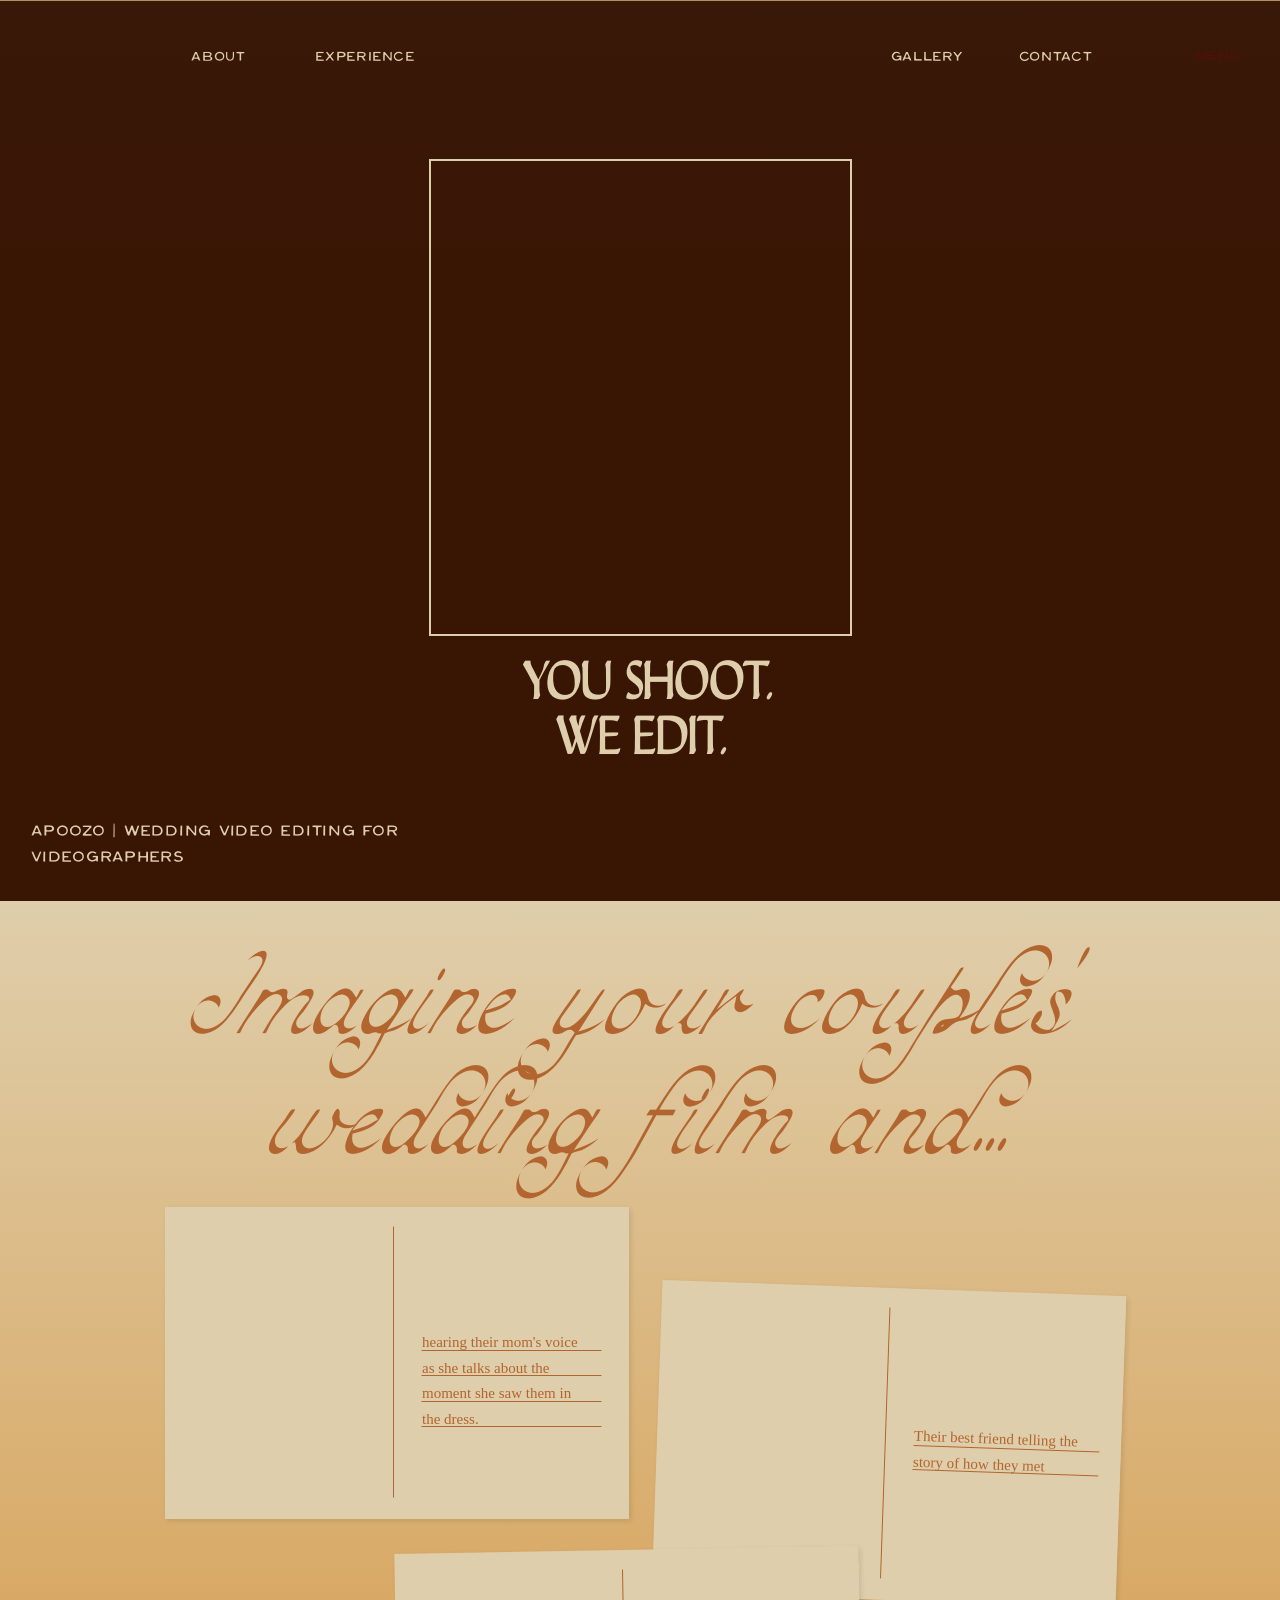
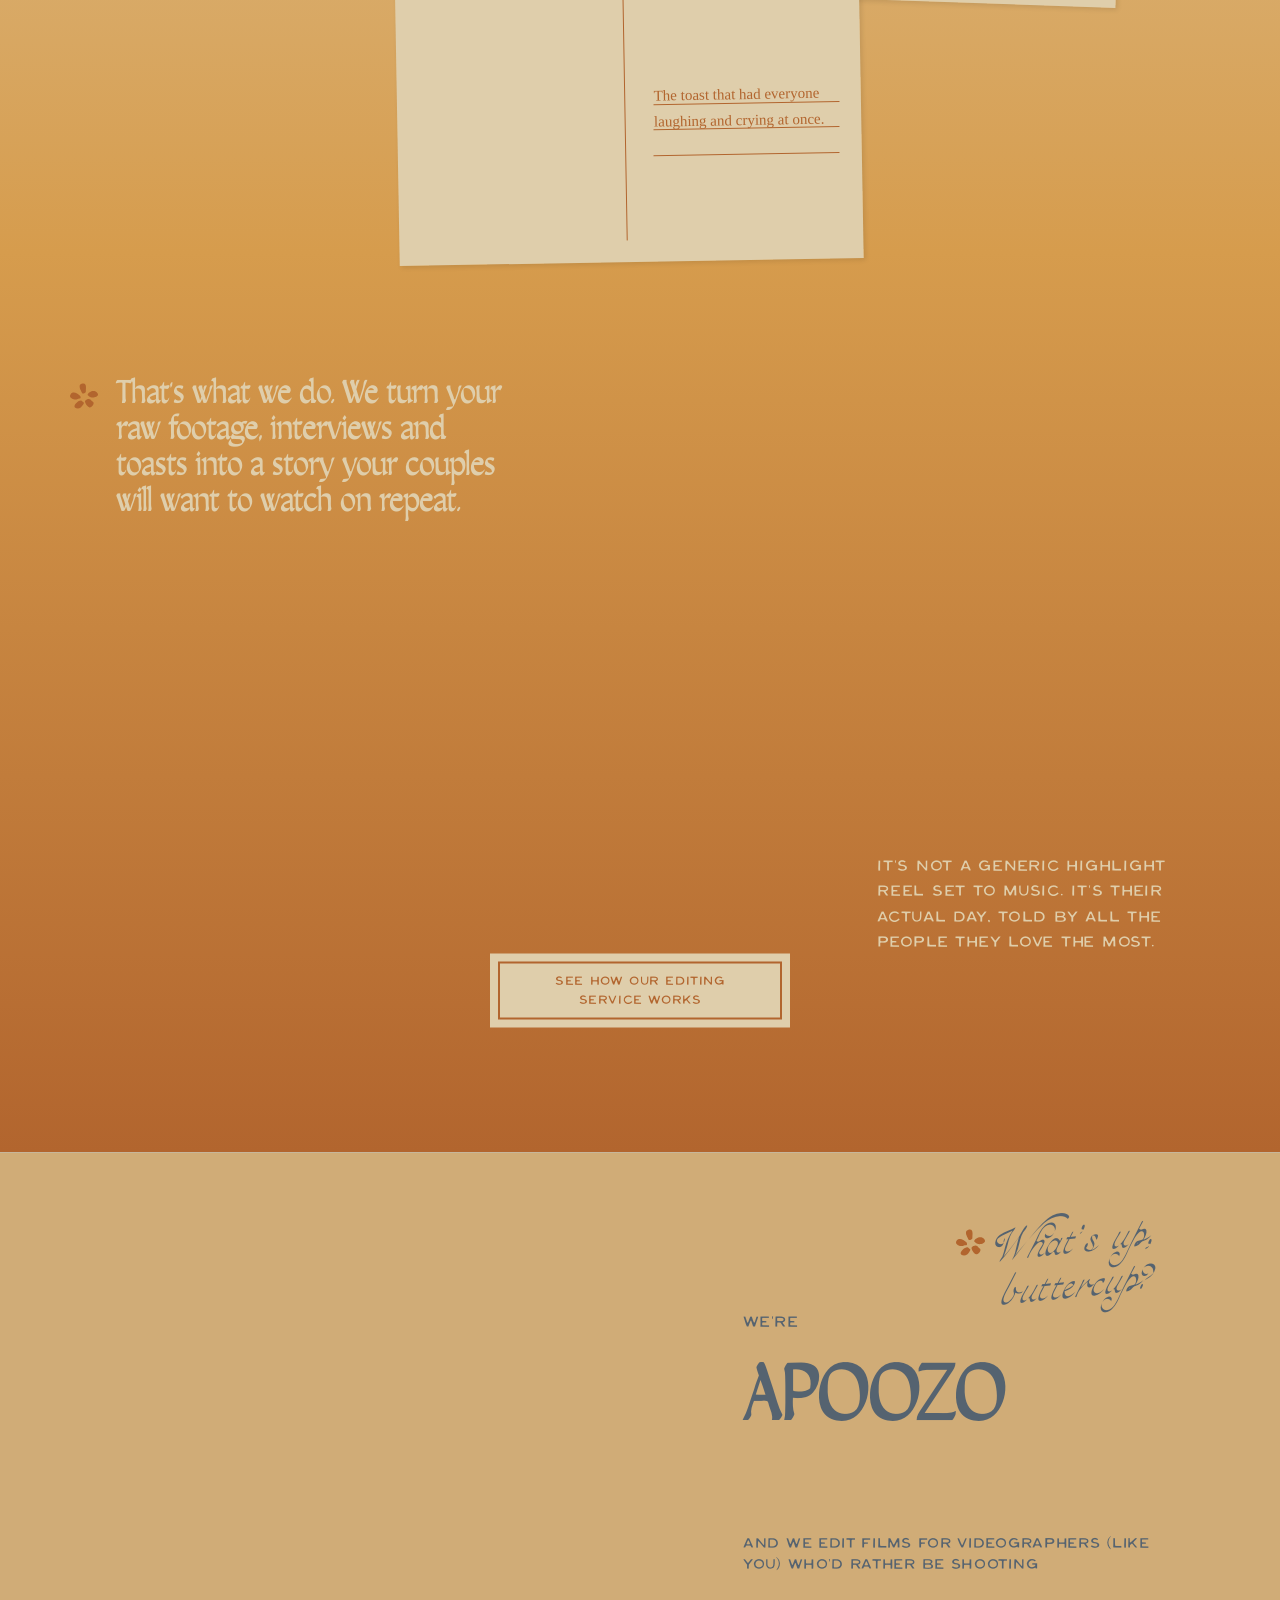
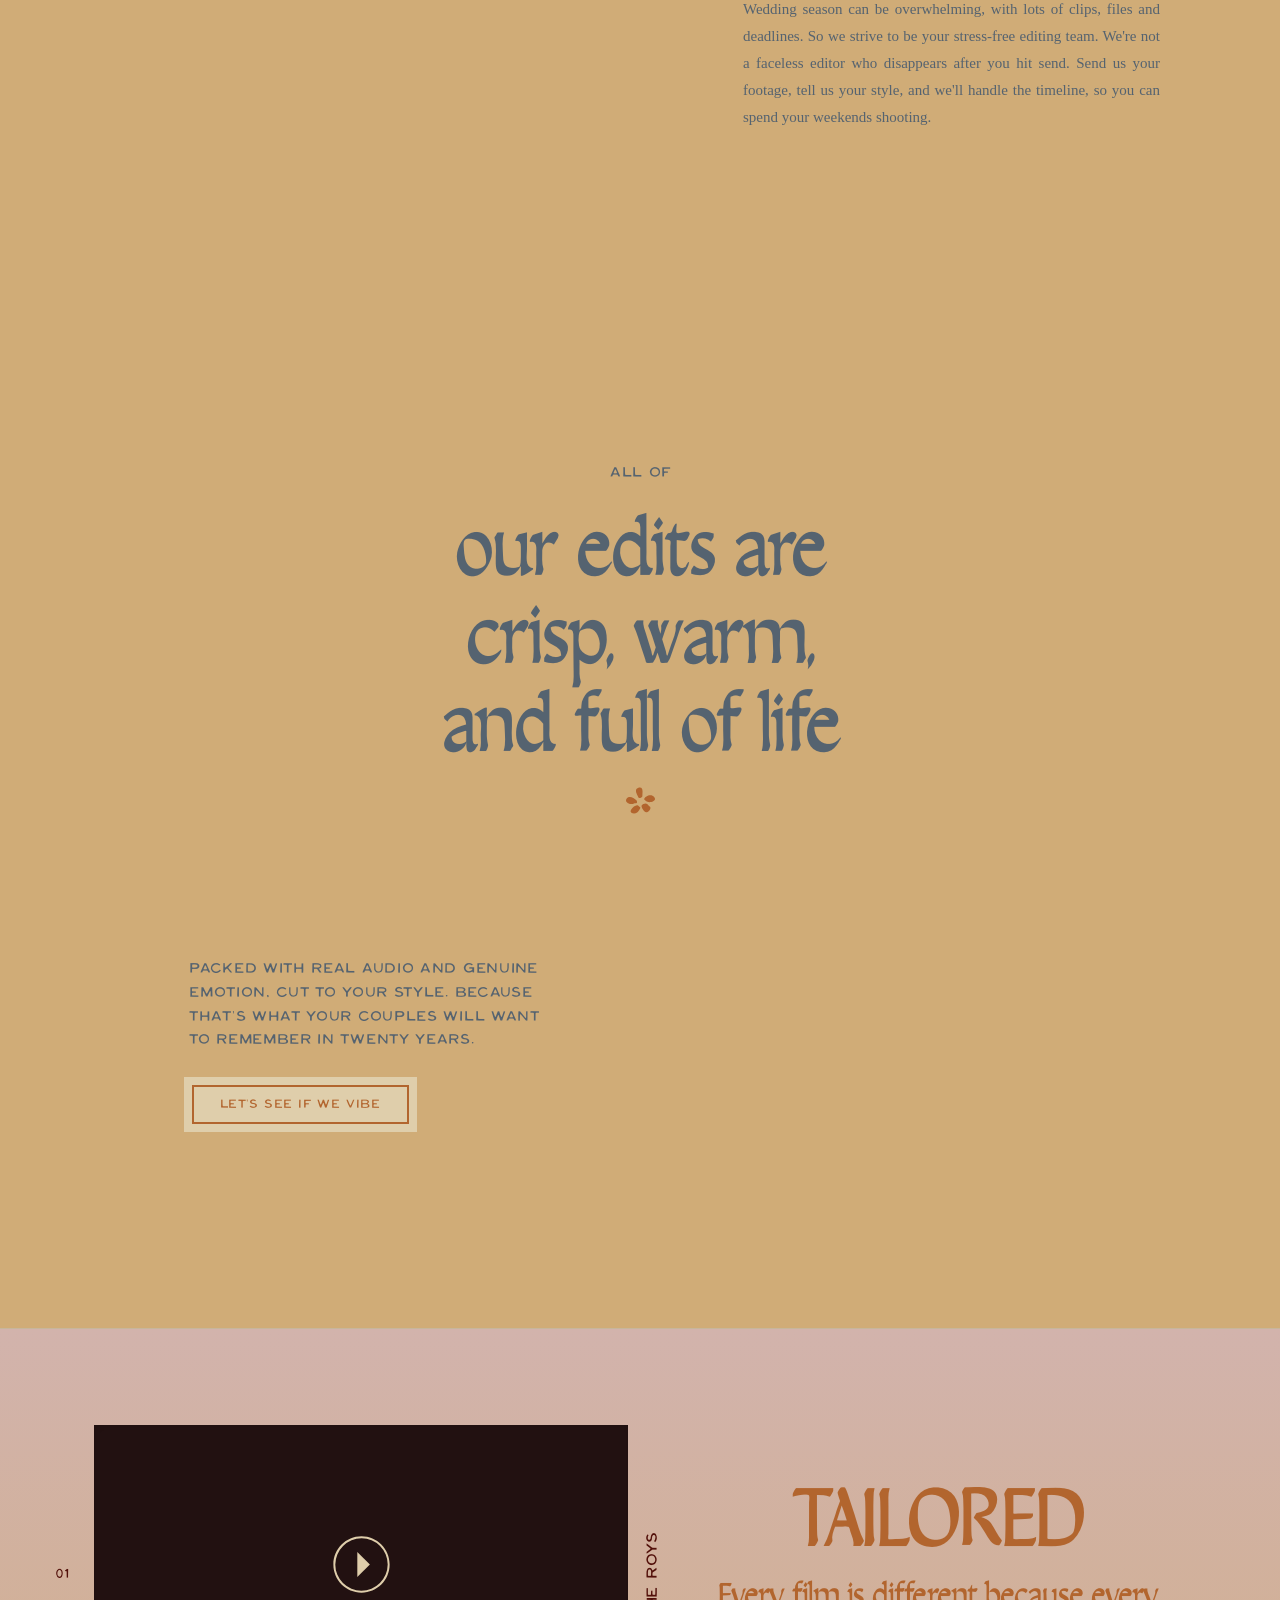
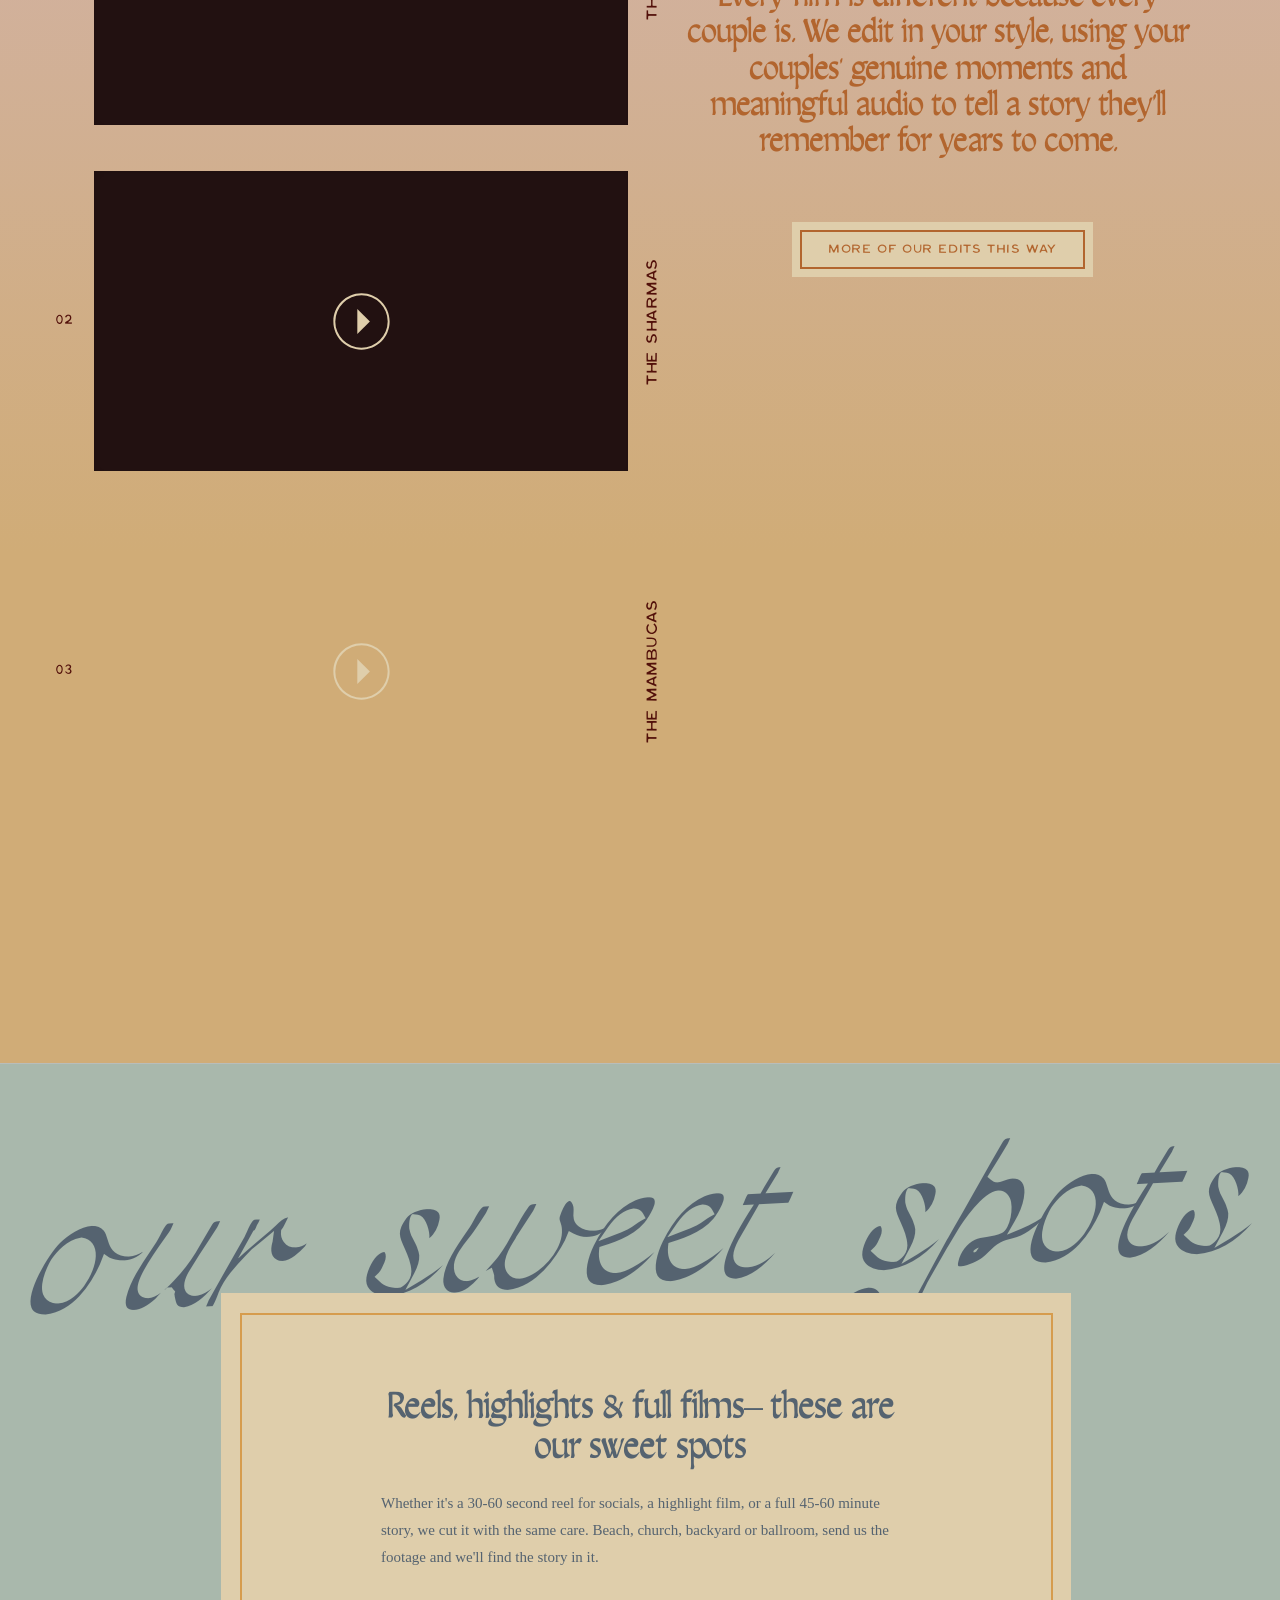
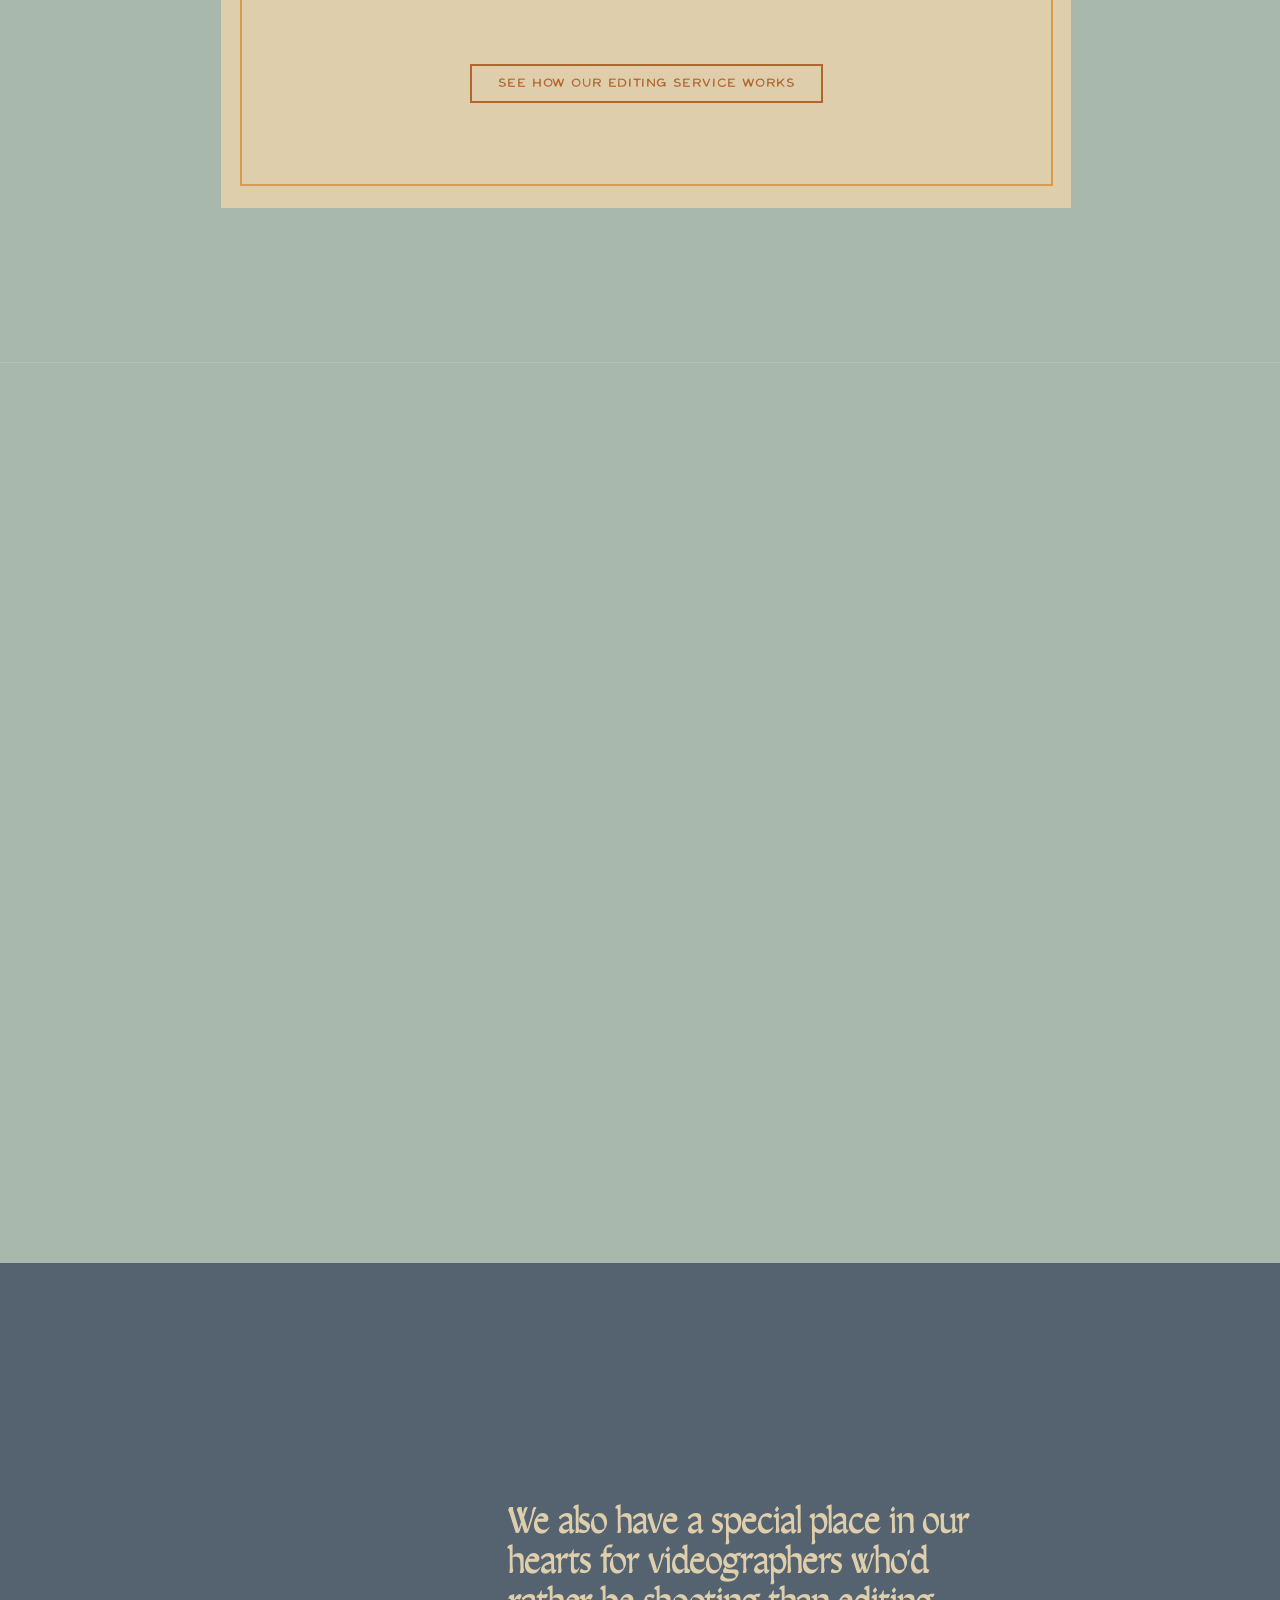
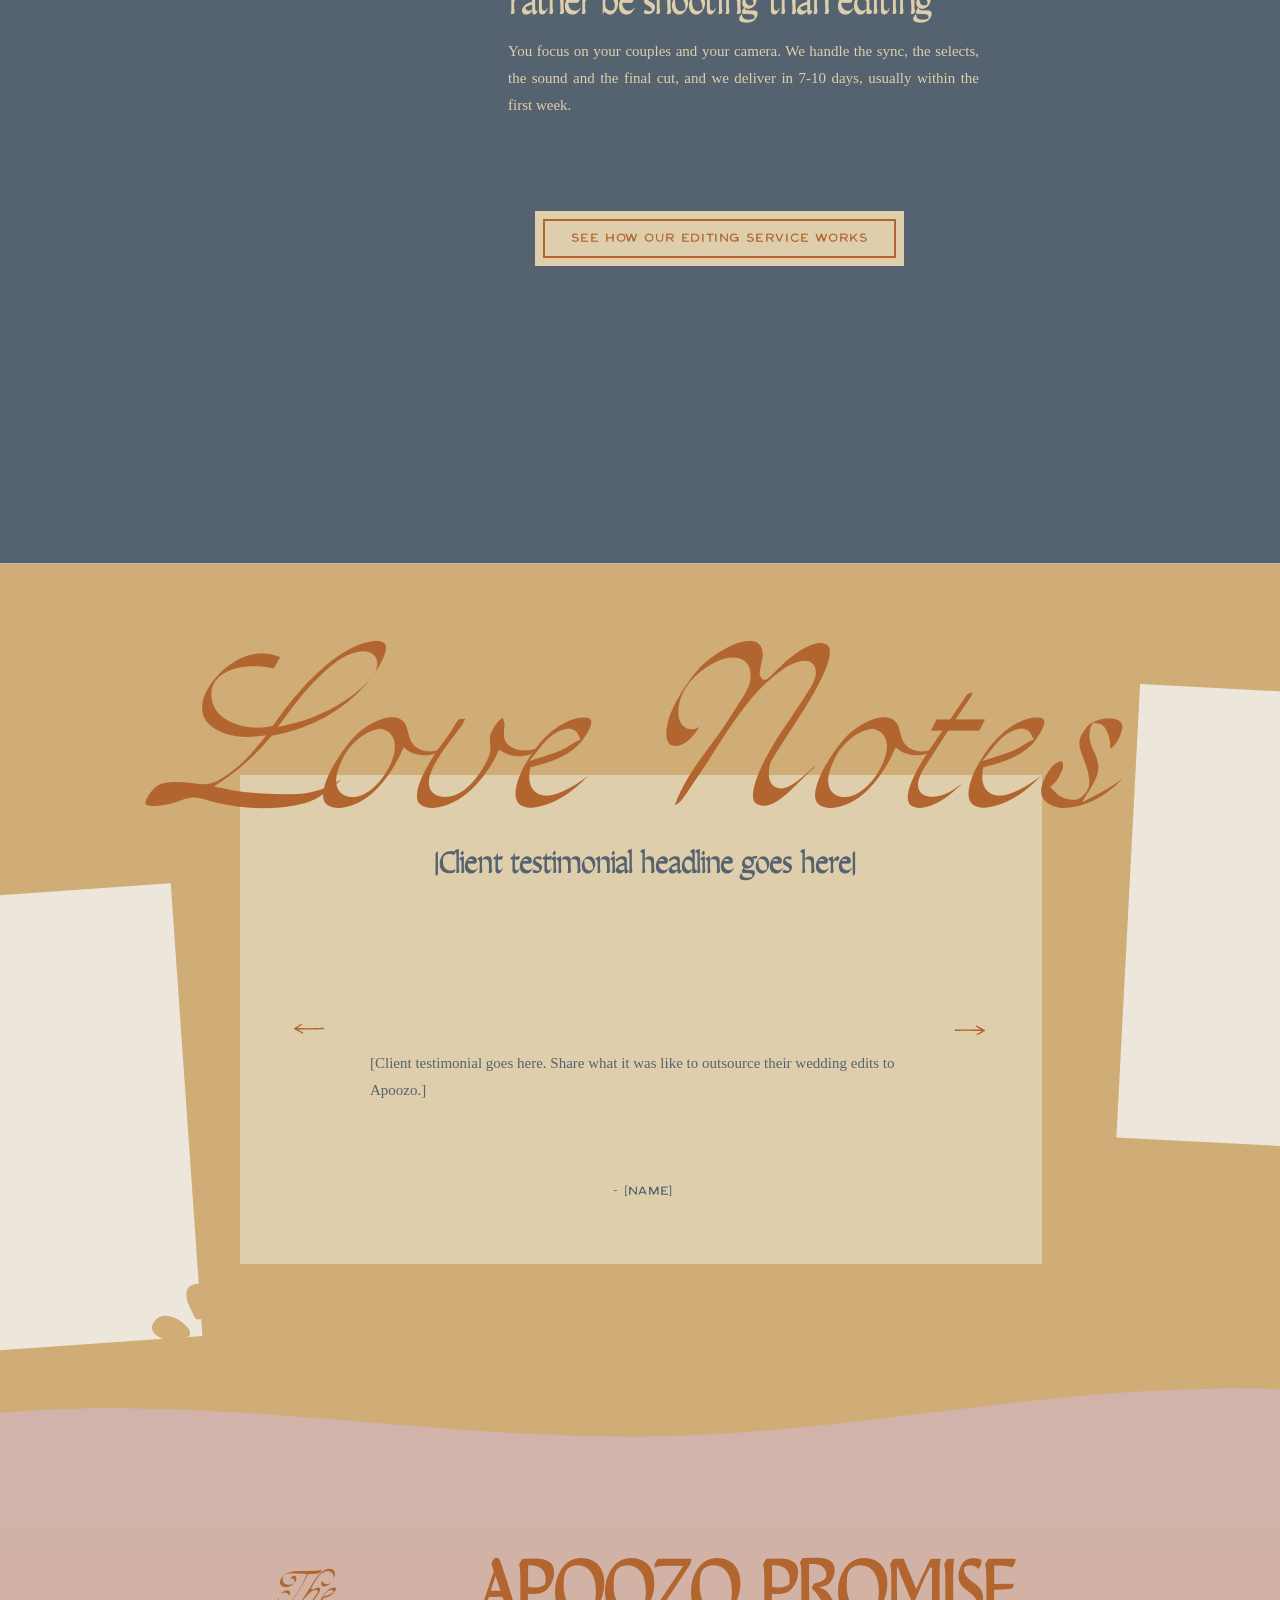
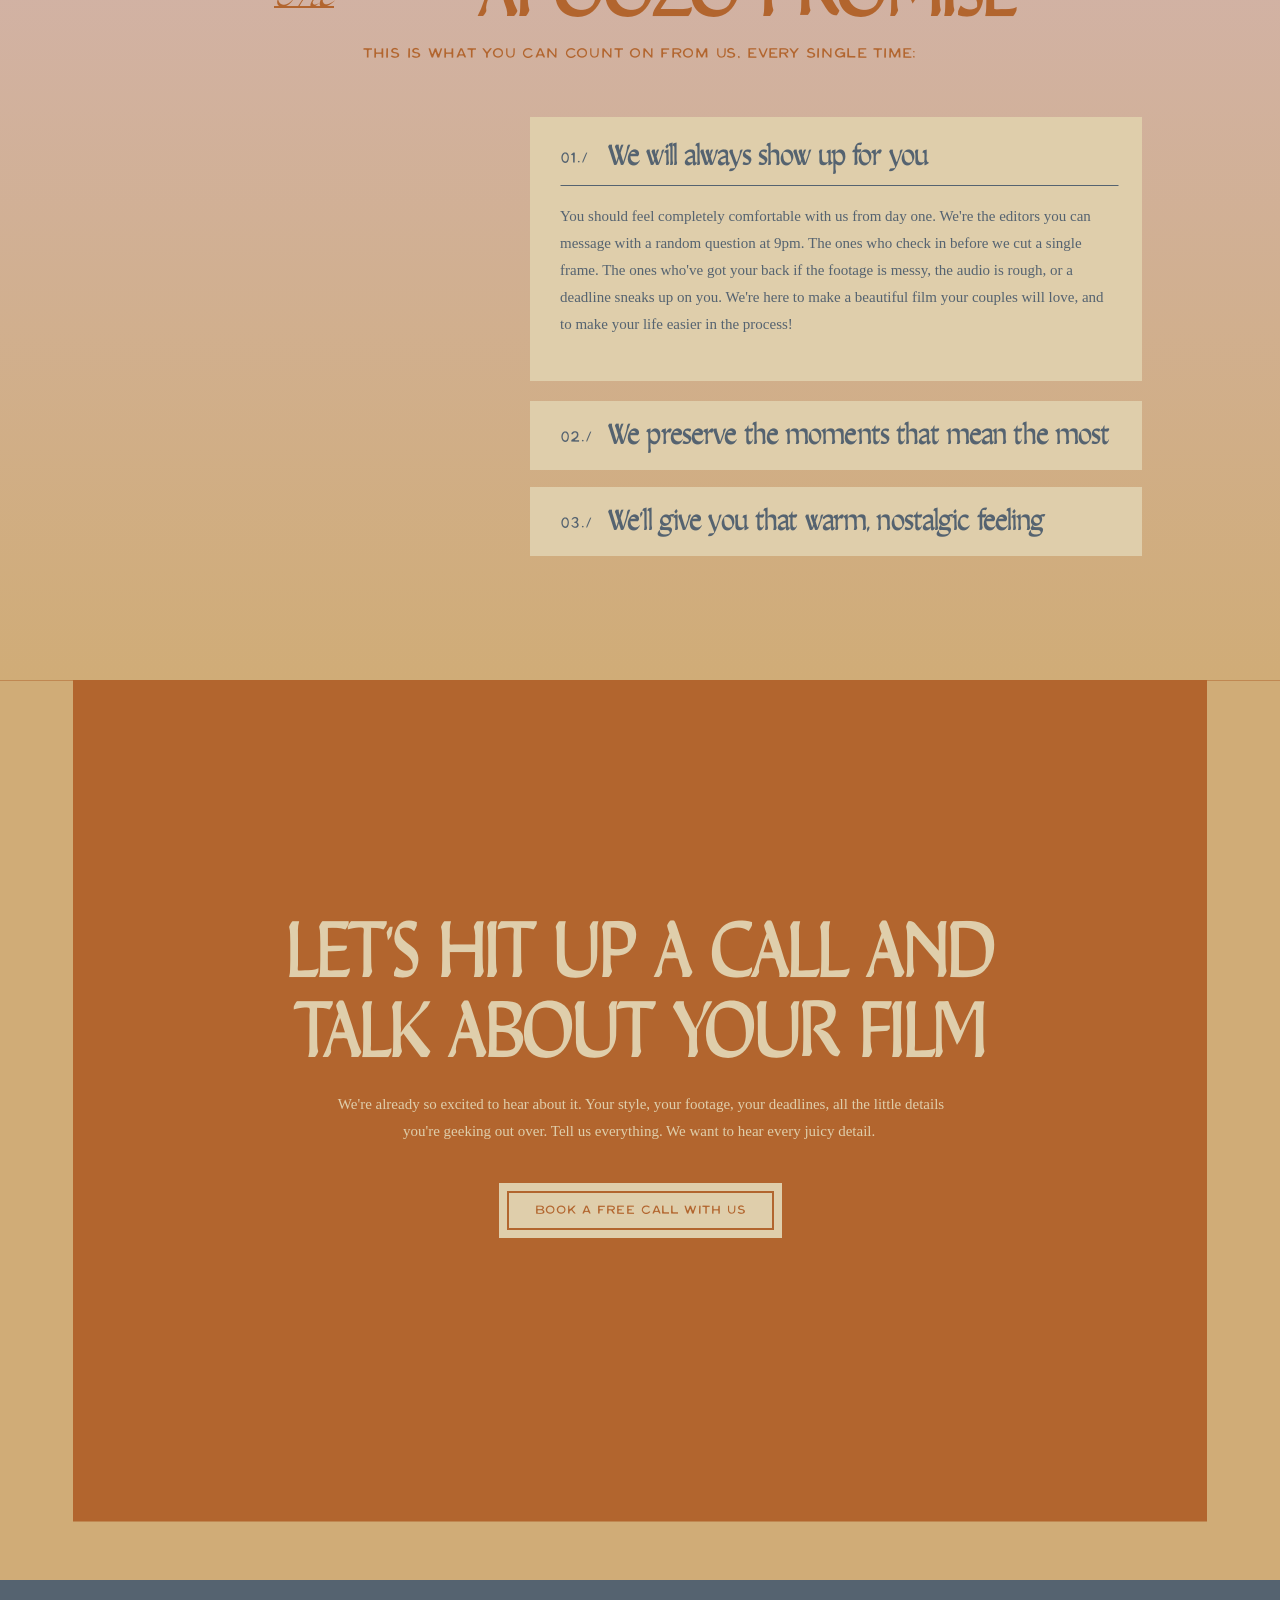
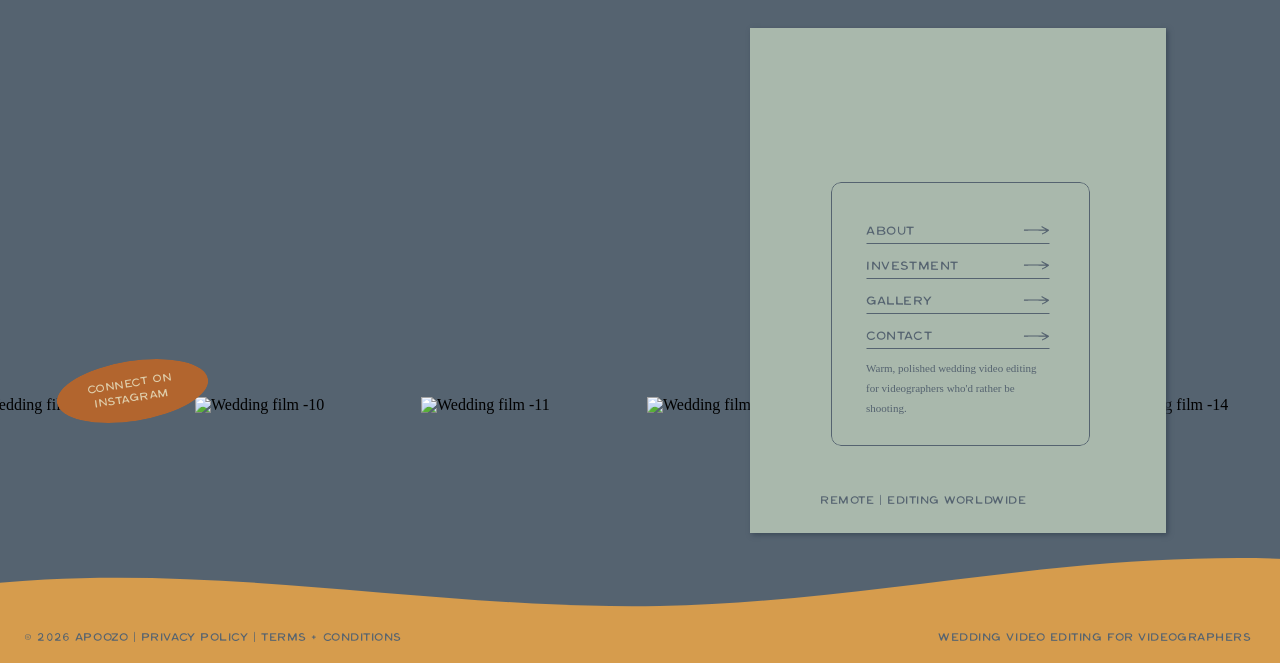
==== commit a6596e98: "first commit" ====
--- a/index.htm
+++ b/index.htm
@@ -3,10 +3,10 @@
   <head>
     <meta charset="UTF-8">
     <meta name="viewport" content="width=device-width, initial-scale=1">
-    <title>Golden Day Films | Wedding Video Editing Service</title>
-      <link rel="icon" type="image/png" href="200/dKCNoKlElYZunDm8ls7_LA/334783/4.png">
+    <title>Apoozo | Wedding Video Editing for Videographers</title>
+      <link rel="icon" type="image/png" href="https://dev.gemseeroo.com/apoozo/200/dKCNoKlElYZunDm8ls7_LA/334783/4.png">
       <link rel="preconnect" href="https://static.showit.co">
-      <meta name="description" content="Warm, documentary-style wedding video editing. Send us your footage and we'll turn it into an audio-driven film full of real voices. We specialize in beach and Catholic weddings.">
+      <meta name="description" content="Apoozo is a wedding video editing service for videographers. Send us your footage and we'll cut it into a polished, audio-driven film. Reels from $120.">
       <link rel="canonical" href="index.htm">
       <meta property="og:image" content="https://static.showit.co/1200/UWuQ2aPhWzpvlx9t56yK7A/334783/golden_day_films_-18.png">
     
@@ -14,9 +14,9 @@
 <link rel="preconnect" href="https://fonts.gstatic.com" crossorigin="">
 <link href="css?family=Geologica:300normal" rel="stylesheet" type="text/css">
 <style>
-@font-face{font-family:MaisonVoyagesCapsRegular;src:url('file/YAgaJN-ZKnxZUsKWDeOMow/shared/maisonvoyages-capsregular.woff');}
-@font-face{font-family:Karmasutra;src:url('file/vb2nWuNvagWOXBPC2Fr4yQ/shared/karmasutra.woff');}
-@font-face{font-family:KarmasutraScript;src:url('file/VGcfRB-lhJ5KRqm3nTlT3w/shared/karmasutrascript.woff');}
+@font-face{font-family:MaisonVoyagesCapsRegular;src:url('assets/file/YAgaJN-ZKnxZUsKWDeOMow/shared/maisonvoyages-capsregular.woff');}
+@font-face{font-family:Karmasutra;src:url('assets/file/vb2nWuNvagWOXBPC2Fr4yQ/shared/karmasutra.woff');}
+@font-face{font-family:KarmasutraScript;src:url('assets/file/VGcfRB-lhJ5KRqm3nTlT3w/shared/karmasutrascript.woff');}
  </style>
     <script id="init_data" type="application/json">
       {"mobile":{"w":320,"bgFillType":"color","bgColor":"colors-7"},"desktop":{"w":1200,"bgMediaType":"none","bgFillType":"color","bgColor":"colors-7"},"sid":"kpfyir5qbtzqclzl6hmgyq","break":768,"assetURL":"//static.showit.co","contactFormId":"334783/489922","cfAction":"aHR0cHM6Ly9jbGllbnRzZXJ2aWNlLnNob3dpdC5jb20vY29udGFjdGZvcm0=","sgAction":"aHR0cHM6Ly9jbGllbnRzZXJ2aWNlLnNob3dpdC5jb20vc29jaWFsZ3JpZA==","blockData":[{"slug":"menu","visible":"a","states":[],"d":{"h":1,"w":1200,"locking":{"side":"st"},"aav":1.25,"bgFillType":"color","bgColor":"#000000:0","bgMediaType":"none"},"m":{"h":1,"w":320,"locking":{"side":"st"},"aav":1.25,"bgFillType":"color","bgColor":"#000000:0","bgMediaType":"none"}},{"slug":"hero","visible":"a","states":[],"d":{"h":660,"w":1200,"locking":{},"nature":"wH","aav":1.25,"bgFillType":"color","bgColor":"#391504:100","bgMediaType":"image","bgImage":{"key":"bCSMVXAeyN6Tr9dGK_P3kA/shared/dsc00096-3_2.jpg","aspect_ratio":1.77778,"title":"DSC00096-3 2","type":"asset"},"bgOpacity":"0"},"m":{"h":565,"w":320,"locking":{},"nature":"wH","aav":1.25,"bgFillType":"color","bgColor":"#391504:100","bgMediaType":"image","bgImage":{"key":"bCSMVXAeyN6Tr9dGK_P3kA/shared/dsc00096-3_2.jpg","aspect_ratio":1.77778,"title":"DSC00096-3 2","type":"asset"},"bgOpacity":"0"}},{"slug":"intro","visible":"a","states":[],"d":{"h":951,"w":1200,"locking":{},"aav":1.25,"bgFillType":"gradient","bgGc1":"colors-5","bgGc2":"colors-1","bgMediaType":"none"},"m":{"h":724,"w":320,"locking":{},"nature":"wH","aav":1.25,"bgFillType":"gradient","bgGc1":"colors-5","bgGc2":"colors-1","bgMediaType":"none"}},{"slug":"experience-cta","visible":"a","states":[],"d":{"h":813,"w":1200,"locking":{},"nature":"wH","bgFillType":"gradient","bgGc1":"colors-1","bgGc2":"colors-2","bgGr":0,"bgMediaType":"none"},"m":{"h":828,"w":320,"locking":{},"nature":"wH","bgFillType":"gradient","bgGc1":"colors-1","bgGc2":"colors-2","bgGr":0,"bgMediaType":"none"}},{"slug":"about","visible":"a","states":[],"d":{"h":1777,"w":1200,"locking":{},"nature":"wH","aav":1.25,"bgFillType":"color","bgColor":"colors-7","bgMediaType":"image","bgImage":{"key":"x89Tv-R_Qb6HoXjkZCrHdA/shared/paper_1.jpg","aspect_ratio":0.75,"title":"Paper (1)","type":"asset"},"bgOpacity":"50"},"m":{"h":1449,"w":320,"locking":{},"nature":"wH","aav":1.25,"bgFillType":"color","bgColor":"colors-7","bgMediaType":"image","bgImage":{"key":"x89Tv-R_Qb6HoXjkZCrHdA/shared/paper_1.jpg","aspect_ratio":0.75,"title":"Paper (1)","type":"asset"},"bgOpacity":"50"}},{"slug":"wedding-films-text","visible":"a","states":[],"d":{"h":823,"w":1200,"locking":{"side":"st"},"bgFillType":"gradient","bgGc1":"#d2b3ac:100","bgGc2":"colors-7","bgGr":0,"bgMediaType":"none"},"m":{"h":1027,"w":320,"locking":{},"bgFillType":"gradient","bgGc1":"#d2b3ac:100","bgGc2":"colors-7","bgGr":0,"bgMediaType":"none"}},{"slug":"wedding-films","visible":"a","states":[],"d":{"h":511,"w":1200,"locking":{},"bgFillType":"color","bgColor":"#000000:0","bgMediaType":"none"},"m":{"h":1,"w":320,"locking":{},"bgFillType":"color","bgColor":"#000000:0","bgMediaType":"none"}},{"slug":"films-hidden-to-start","visible":"a","states":[{"d":{"bgMediaType":"none"},"m":{"bgMediaType":"none"},"slug":"view-1"},{"d":{"bgMediaType":"none"},"m":{"bgMediaType":"none"},"slug":"view-2"},{"d":{"bgMediaType":"none"},"m":{"bgMediaType":"none"},"slug":"view-3"}],"d":{"h":748,"w":1200,"nature":"wH","bgFillType":"color","bgColor":"colors-5","bgMediaType":"none"},"m":{"h":631,"w":320,"nature":"wH","bgFillType":"color","bgColor":"colors-5","bgMediaType":"none"},"stateTrans":[{},{},{}]},{"slug":"beach-weddings","visible":"a","states":[],"d":{"h":831,"w":1200,"locking":{},"nature":"wH","aav":1.25,"bgFillType":"color","bgColor":"colors-0","bgMediaType":"image","bgImage":{"key":"HU81KMOOlOQkNJ-A5VbUsw/shared/golden_day_brand_stripe_background_blue.png","aspect_ratio":1.88155,"title":"Golden_Day_Brand_stripe background blue","type":"asset"},"bgOpacity":"70"},"m":{"h":647,"w":320,"locking":{},"nature":"wH","aav":1.25,"bgFillType":"color","bgColor":"colors-0","bgMediaType":"image","bgOpacity":"70"}},{"slug":"video","visible":"a","states":[],"d":{"h":677,"w":1200,"locking":{},"nature":"wH","aav":1.25,"bgFillType":"color","bgColor":"colors-0","bgMediaType":"video","bgImage":{"key":"HFwkQgfTKHRztR5smWpvxQ/shared/golden_day_brand_background.png","aspect_ratio":1.41531,"title":"Golden_Day_Brand_background","type":"asset"},"bgLoop":"1","bgVideo":{"key":"A8G4zbLDQix2dcdE2mnukA/shared/golden_day_films_-_slow_shutter_the_roys.mp4","aspect_ratio":1.77778,"title":"Golden Day Films -  slow shutter The Roys","type":"asset"}},"m":{"h":428,"w":320,"locking":{},"aav":1.25,"bgFillType":"color","bgColor":"colors-0","bgMediaType":"video","bgImage":{"key":"HFwkQgfTKHRztR5smWpvxQ/shared/golden_day_brand_background.png","aspect_ratio":1.41531,"title":"Golden_Day_Brand_background","type":"asset"},"bgLoop":"1","bgVideo":{"key":"A8G4zbLDQix2dcdE2mnukA/shared/golden_day_films_-_slow_shutter_the_roys.mp4","aspect_ratio":1.77778,"title":"Golden Day Films -  slow shutter The Roys","type":"asset"}}},{"slug":"faith-and-ceremony","visible":"a","states":[],"d":{"h":705,"w":1200,"nature":"wH","bgFillType":"color","bgColor":"colors-3","bgMediaType":"none"},"m":{"h":789,"w":320,"nature":"wH","bgFillType":"color","bgColor":"colors-3","bgMediaType":"none"}},{"slug":"love-notes","visible":"a","states":[{"d":{"bgFillType":"color","bgColor":"#000000:0","bgMediaType":"none"},"m":{"bgFillType":"color","bgColor":"#000000:0","bgMediaType":"none"},"slug":"view-1"},{"d":{"bgFillType":"color","bgColor":"#000000:0","bgMediaType":"none"},"m":{"bgFillType":"color","bgColor":"#000000:0","bgMediaType":"none"},"slug":"view-2"},{"d":{"bgFillType":"color","bgColor":"#000000:0","bgMediaType":"none"},"m":{"bgFillType":"color","bgColor":"#000000:0","bgMediaType":"none"},"slug":"view-3"},{"d":{"bgFillType":"color","bgColor":"#000000:0","bgMediaType":"none"},"m":{"bgFillType":"color","bgColor":"#000000:0","bgMediaType":"none"},"slug":"view-3-1"}],"d":{"h":861,"w":1200,"nature":"wH","bgFillType":"color","bgColor":"colors-7","bgMediaType":"image","bgImage":{"key":"PwcJ5FbRkoUR2LgH-h-eDQ/shared/dsc00075-3_2.jpg","aspect_ratio":1.77778,"title":"DSC00075-3 2","type":"asset"},"bgOpacity":"80"},"m":{"h":871,"w":320,"nature":"wH","bgFillType":"color","bgColor":"colors-7","bgMediaType":"none"},"stateTrans":[{},{},{},{}]},{"slug":"golden-day-promise","visible":"a","states":[{"d":{"bgFillType":"color","bgColor":"#000000:0","bgMediaType":"none"},"m":{"bgFillType":"color","bgColor":"#000000:0","bgMediaType":"none"},"slug":"view-1"},{"d":{"bgFillType":"color","bgColor":"#000000:0","bgMediaType":"none"},"m":{"bgFillType":"color","bgColor":"#000000:0","bgMediaType":"none"},"slug":"view-2"},{"d":{"bgFillType":"color","bgColor":"#000000:0","bgMediaType":"none"},"m":{"bgFillType":"color","bgColor":"#000000:0","bgMediaType":"none"},"slug":"view-3"}],"d":{"h":817,"w":1200,"bgFillType":"gradient","bgGc1":"#d2b3ac:100","bgGc2":"colors-7","bgGr":0,"bgMediaType":"none"},"m":{"h":1102,"w":320,"bgFillType":"gradient","bgGc1":"#d2b3ac:100","bgGc2":"colors-7","bgGr":0,"bgMediaType":"none"},"stateTrans":[{},{},{}]},{"slug":"cta","visible":"a","states":[],"d":{"h":697,"w":1200,"nature":"wH","bgFillType":"color","bgColor":"colors-2","bgMediaType":"video","bgLoop":"1","bgOpacity":"70","bgVideo":{"key":"1jaEnIOcW3Me6RAQG8lQKA/shared/golden_day_films_-kristen_and_dom.mp4","aspect_ratio":1.77778,"title":"Golden Day Films -Kristen and Dom","type":"asset"}},"m":{"h":626,"w":320,"nature":"wH","bgFillType":"color","bgColor":"colors-2","bgMediaType":"video","bgLoop":"1","bgOpacity":"70","bgVideo":{"key":"1jaEnIOcW3Me6RAQG8lQKA/shared/golden_day_films_-kristen_and_dom.mp4","aspect_ratio":1.77778,"title":"Golden Day Films -Kristen and Dom","type":"asset"}}},{"slug":"footer","visible":"a","states":[],"d":{"h":683,"w":1200,"bgFillType":"color","bgColor":"colors-3","bgMediaType":"none"},"m":{"h":1024,"w":320,"bgFillType":"color","bgColor":"colors-3","bgMediaType":"none"}},{"slug":"navigation-pop-up","visible":"a","states":[],"d":{"h":605,"w":1200,"locking":{"side":"t"},"nature":"wH","trIn":{"direction":"Up"},"stateTrIn":{"type":"slide","duration":1,"direction":"Right"},"bgFillType":"color","bgColor":"#000000:0","bgMediaType":"none"},"m":{"h":585,"w":320,"locking":{"side":"t"},"nature":"wH","trIn":{"direction":"Up"},"stateTrIn":{"type":"slide","duration":1,"direction":"Right"},"bgFillType":"color","bgColor":"#d2b3ac:100","bgMediaType":"none"}}],"elementData":[{"type":"svg","visible":"a","id":"menu_0","blockId":"menu","m":{"x":257,"y":10,"w":67,"h":52,"a":0},"d":{"x":1098,"y":17,"w":81,"h":72,"a":0,"lockH":"r","lockV":"t"},"c":{"key":"sKVmIFnVw9AOyZ14T28MLg/shared/golden_day_brand_starfish.svg","aspect_ratio":1.14}},{"type":"text","visible":"a","id":"menu_1","blockId":"menu","m":{"x":260,"y":32,"w":62,"h":14,"a":0},"d":{"x":1098,"y":46,"w":80,"h":28,"a":0,"lockH":"r","lockV":"t"},"pc":[{"type":"show","block":"navigation-pop-up"}]},{"type":"graphic","visible":"a","id":"hero_0","blockId":"hero","m":{"x":-140,"y":0,"w":650,"h":953,"a":0,"o":70,"gs":{"s":20}},"d":{"x":0,"y":-2,"w":1903,"h":793,"a":0,"o":70,"lockH":"s","lockV":"s"},"c":{"key":"bCSMVXAeyN6Tr9dGK_P3kA/shared/dsc00096-3_2.jpg","aspect_ratio":1.77778}},{"type":"graphic","visible":"a","id":"hero_1","blockId":"hero","m":{"x":0,"y":0,"w":320,"h":775,"a":0,"o":10},"d":{"x":0,"y":-2,"w":1197,"h":664,"a":0,"o":10,"lockH":"s","lockV":"s"},"c":{"key":"nh1iTjtRSheHEDiSRX-N3Q/shared/paper-texture-background-5.jpg","aspect_ratio":1.49925}},{"type":"simple","visible":"a","id":"hero_2","blockId":"hero","m":{"x":0,"y":-1,"w":320,"h":70,"a":0},"d":{"x":0,"y":-2,"w":1201,"h":264,"a":0,"lockH":"s","lockV":"t"}},{"type":"simple","visible":"m","id":"hero_3","blockId":"hero","m":{"x":-5,"y":-1,"w":329,"h":253,"a":0},"d":{"x":360,"y":198,"w":480,"h":264,"a":0}},{"type":"text","visible":"a","id":"hero_4","blockId":"hero","m":{"x":8,"y":470,"w":305,"h":40,"a":0,"lockV":"b"},"d":{"x":31,"y":578,"w":459,"h":51,"a":0,"lockH":"l","lockV":"b"}},{"type":"video","visible":"a","id":"hero_5","blockId":"hero","m":{"x":14,"y":91,"w":292,"h":262,"a":0,"lockV":"s"},"d":{"x":429,"y":158,"w":343,"h":237,"a":0,"lockH":"s","lockV":"s"}},{"type":"simple","visible":"a","id":"hero_6","blockId":"hero","m":{"x":14,"y":91,"w":292,"h":262,"a":0,"lockV":"s"},"d":{"x":429,"y":158,"w":343,"h":237,"a":0,"lockH":"s","lockV":"s"}},{"type":"text","visible":"a","id":"hero_7","blockId":"hero","m":{"x":14,"y":379,"w":306,"h":78,"a":0,"lockV":"b"},"d":{"x":408,"y":417,"w":400,"h":106,"a":0,"lockV":"b"}},{"type":"svg","visible":"a","id":"hero_8","blockId":"hero","m":{"x":68,"y":12,"w":184,"h":51,"a":0,"lockV":"t"},"d":{"x":428,"y":19,"w":345,"h":84,"a":0,"lockV":"t"},"c":{"key":"t8Clqo3SSstuHSsJ5LCVYw/shared/traditional_horizontal_two_lines_golden_day_sand.svg","aspect_ratio":4.10959}},{"type":"text","visible":"d","id":"hero_9","blockId":"hero","m":{"x":36,"y":13,"w":23,"h":8,"a":0},"d":{"x":136,"y":46,"w":85,"h":28,"a":0,"lockV":"t"}},{"type":"text","visible":"d","id":"hero_10","blockId":"hero","m":{"x":71,"y":12,"w":31,"h":7,"a":0},"d":{"x":266,"y":46,"w":118,"h":28,"a":0,"lockV":"t"}},{"type":"text","visible":"d","id":"hero_11","blockId":"hero","m":{"x":223,"y":13,"w":26,"h":8,"a":0},"d":{"x":838,"y":46,"w":97,"h":28,"a":0,"lockV":"t"}},{"type":"text","visible":"d","id":"hero_12","blockId":"hero","m":{"x":258,"y":13,"w":26,"h":8,"a":0},"d":{"x":967,"y":46,"w":97,"h":28,"a":0,"lockV":"t"}},{"type":"svg","visible":"d","id":"intro_0","blockId":"intro","m":{"x":93,"y":657,"w":379,"h":470,"a":347,"o":40},"d":{"x":798,"y":639,"w":577,"h":716,"a":347,"o":40,"lockH":"r"},"c":{"key":"F3zOFTxw2V_QgPUchDWfKw/shared/palm_golden_day_sunshine.svg","aspect_ratio":0.80667}},{"type":"text","visible":"a","id":"intro_1","blockId":"intro","m":{"x":32,"y":46,"w":256,"h":60,"a":0},"d":{"x":110,"y":46,"w":981,"h":200,"a":0,"lockV":"t"}},{"type":"video","visible":"a","id":"intro_2","blockId":"intro","m":{"x":32,"y":149,"w":91,"h":145,"a":0,"trIn":{"cl":"fadeIn","d":1,"dl":"0"}},"d":{"x":136,"y":324,"w":203,"h":272,"a":0,"trIn":{"cl":"fadeIn","d":1,"dl":"0"}}},{"type":"text","visible":"a","id":"intro_3","blockId":"intro","m":{"x":148,"y":202,"w":137,"h":65,"a":0,"trIn":{"cl":"fadeIn","d":1,"dl":"0"}},"d":{"x":382,"y":429,"w":166,"h":103,"a":0,"trIn":{"cl":"fadeIn","d":1,"dl":"0"}}},{"type":"line","visible":"a","id":"intro_4","blockId":"intro","m":{"x":60,"y":222,"w":144,"h":1,"a":270},"d":{"x":218,"y":460,"w":271,"h":1,"a":270,"trIn":{"cl":"fadeIn","d":1,"dl":"0"}}},{"type":"line","visible":"a","id":"intro_5","blockId":"intro","m":{"x":148,"y":217,"w":137,"h":1,"a":0},"d":{"x":382,"y":449,"w":180,"h":1,"a":180,"trIn":{"cl":"fadeIn","d":1,"dl":"0"}}},{"type":"line","visible":"a","id":"intro_6","blockId":"intro","m":{"x":148,"y":237,"w":137,"h":1,"a":0},"d":{"x":382,"y":474,"w":180,"h":1,"a":180,"trIn":{"cl":"fadeIn","d":1,"dl":"0"}}},{"type":"line","visible":"a","id":"intro_7","blockId":"intro","m":{"x":148,"y":258,"w":137,"h":1,"a":0,"trIn":{"cl":"fadeIn","d":1,"dl":"0"}},"d":{"x":382,"y":500,"w":180,"h":1,"a":180,"trIn":{"cl":"fadeIn","d":1,"dl":"0"}}},{"type":"line","visible":"a","id":"intro_8","blockId":"intro","m":{"x":148,"y":277,"w":137,"h":1,"a":0},"d":{"x":382,"y":525,"w":180,"h":1,"a":180,"trIn":{"cl":"fadeIn","d":1,"dl":"0"}}},{"type":"svg","visible":"a","id":"intro_9","blockId":"intro","m":{"x":247,"y":147,"w":34,"h":35,"a":0,"trIn":{"cl":"fadeIn","d":1,"dl":"0"}},"d":{"x":510,"y":324,"w":62,"h":61,"a":0,"trIn":{"cl":"fadeIn","d":1,"dl":"0"}},"c":{"key":"Gq0rqOuzUwA7LuMeGFffag/shared/shell_01_golden_day_sunshine.svg","aspect_ratio":1.5}},{"type":"simple","visible":"a","id":"intro_10","blockId":"intro","m":{"x":21,"y":135,"w":278,"h":177,"a":0},"d":{"x":125,"y":306,"w":464,"h":312,"a":0,"trIn":{"cl":"fadeIn","d":1,"dl":"0"}}},{"type":"video","visible":"a","id":"intro_11","blockId":"intro","m":{"x":32,"y":149,"w":91,"h":145,"a":0,"trIn":{"cl":"fadeIn","d":1,"dl":"0"}},"d":{"x":136,"y":324,"w":203,"h":272,"a":0,"trIn":{"cl":"fadeIn","d":1,"dl":"0"}}},{"type":"text","visible":"a","id":"intro_12","blockId":"intro","m":{"x":148,"y":202,"w":137,"h":65,"a":0,"trIn":{"cl":"fadeIn","d":1,"dl":"0"}},"d":{"x":382,"y":429,"w":166,"h":103,"a":0,"trIn":{"cl":"fadeIn","d":1,"dl":"0"}}},{"type":"line","visible":"a","id":"intro_13","blockId":"intro","m":{"x":60,"y":222,"w":144,"h":1,"a":270},"d":{"x":218,"y":460,"w":271,"h":1,"a":270,"trIn":{"cl":"fadeIn","d":1,"dl":"0"}}},{"type":"line","visible":"a","id":"intro_14","blockId":"intro","m":{"x":148,"y":217,"w":137,"h":1,"a":0},"d":{"x":382,"y":449,"w":180,"h":1,"a":180,"trIn":{"cl":"fadeIn","d":1,"dl":"0"}}},{"type":"line","visible":"a","id":"intro_15","blockId":"intro","m":{"x":148,"y":237,"w":137,"h":1,"a":0},"d":{"x":382,"y":474,"w":180,"h":1,"a":180,"trIn":{"cl":"fadeIn","d":1,"dl":"0"}}},{"type":"line","visible":"a","id":"intro_16","blockId":"intro","m":{"x":148,"y":257,"w":137,"h":1,"a":0,"trIn":{"cl":"fadeIn","d":1,"dl":"0"}},"d":{"x":382,"y":500,"w":180,"h":1,"a":180,"trIn":{"cl":"fadeIn","d":1,"dl":"0"}}},{"type":"line","visible":"a","id":"intro_17","blockId":"intro","m":{"x":148,"y":277,"w":137,"h":1,"a":0},"d":{"x":382,"y":525,"w":180,"h":1,"a":180,"trIn":{"cl":"fadeIn","d":1,"dl":"0"}}},{"type":"svg","visible":"a","id":"intro_18","blockId":"intro","m":{"x":247,"y":147,"w":34,"h":35,"a":0,"trIn":{"cl":"fadeIn","d":1,"dl":"0"}},"d":{"x":510,"y":324,"w":62,"h":61,"a":0,"trIn":{"cl":"fadeIn","d":1,"dl":"0"}},"c":{"key":"Gq0rqOuzUwA7LuMeGFffag/shared/shell_01_golden_day_sunshine.svg","aspect_ratio":1.5}},{"type":"simple","visible":"a","id":"intro_19","blockId":"intro","m":{"x":11,"y":325,"w":278,"h":177,"a":2},"d":{"x":616.9999999999998,"y":386.99999999999994,"w":464,"h":312,"a":2,"trIn":{"cl":"fadeIn","d":1,"dl":0.5}}},{"type":"video","visible":"a","id":"intro_20","blockId":"intro","m":{"x":24,"y":337,"w":91,"h":145,"a":2},"d":{"x":627.9999999999998,"y":400.99999999999994,"w":203,"h":272,"a":2,"trIn":{"cl":"fadeIn","d":1,"dl":0.5}}},{"type":"text","visible":"a","id":"intro_21","blockId":"intro","m":{"x":137,"y":395,"w":119,"h":43,"a":2,"trIn":{"cl":"fadeIn","d":1,"dl":"0"}},"d":{"x":873,"y":526,"w":186,"h":74,"a":2,"trIn":{"cl":"fadeIn","d":"0.5","dl":0.5}}},{"type":"line","visible":"a","id":"intro_22","blockId":"intro","m":{"x":52,"y":412,"w":145,"h":1,"a":272},"d":{"x":709.9999999999998,"y":541,"w":271,"h":1,"a":272,"trIn":{"cl":"fadeIn","d":1,"dl":0.5}}},{"type":"line","visible":"a","id":"intro_23","blockId":"intro","m":{"x":137,"y":410,"w":137,"h":1,"a":2},"d":{"x":874,"y":547,"w":186,"h":1,"a":182,"trIn":{"cl":"fadeIn","d":1,"dl":0.5}}},{"type":"line","visible":"m","id":"intro_24","blockId":"intro","m":{"x":136,"y":450,"w":137,"h":1,"a":2},"d":{"x":872.9999999999998,"y":571,"w":186,"h":1,"a":182,"trIn":{"cl":"fadeIn","d":1,"dl":0.5}}},{"type":"svg","visible":"a","id":"intro_25","blockId":"intro","m":{"x":234,"y":344,"w":45,"h":42,"a":2},"d":{"x":1011,"y":414.99999999999994,"w":55,"h":57,"a":2,"trIn":{"cl":"fadeIn","d":1,"dl":0.5}},"c":{"key":"ulbstk_z_fb3Z364ybuWAA/shared/circle_wave_golden_day_sunshine.svg","aspect_ratio":1.06}},{"type":"line","visible":"a","id":"intro_26","blockId":"intro","m":{"x":136,"y":430,"w":137,"h":1,"a":2},"d":{"x":872.9999999999998,"y":571,"w":186,"h":1,"a":182,"trIn":{"cl":"fadeIn","d":1,"dl":0.5}}},{"type":"simple","visible":"a","id":"intro_27","blockId":"intro","m":{"x":27,"y":502,"w":278,"h":177,"a":359},"d":{"x":356.99999999999994,"y":649,"w":464,"h":312,"a":359,"trIn":{"cl":"fadeIn","d":1,"dl":1}}},{"type":"video","visible":"a","id":"intro_28","blockId":"intro","m":{"x":38.03001755603499,"y":520,"w":91,"h":145,"a":359},"d":{"x":367.99999999999994,"y":670,"w":203,"h":272,"a":359,"trIn":{"cl":"fadeIn","d":1,"dl":1}}},{"type":"text","visible":"a","id":"intro_29","blockId":"intro","m":{"x":147.47369667843734,"y":578,"w":120,"h":78,"a":359,"trIn":{"cl":"fadeIn","d":1,"dl":"0"}},"d":{"x":614,"y":781,"w":186,"h":74,"a":359,"trIn":{"cl":"fadeIn","d":"0.5","dl":1}}},{"type":"line","visible":"a","id":"intro_30","blockId":"intro","m":{"x":147.76036679348184,"y":633,"w":137,"h":1,"a":359},"d":{"x":614,"y":853,"w":186,"h":1,"a":179,"trIn":{"cl":"fadeIn","d":1,"dl":1}}},{"type":"line","visible":"a","id":"intro_31","blockId":"intro","m":{"x":147.06227053599048,"y":593,"w":137,"h":1,"a":359},"d":{"x":614,"y":802,"w":186,"h":1,"a":179,"trIn":{"cl":"fadeIn","d":1,"dl":1}}},{"type":"line","visible":"a","id":"intro_32","blockId":"intro","m":{"x":63.05700251704191,"y":594,"w":145,"h":1,"a":629},"d":{"x":449.99999999999994,"y":803,"w":271,"h":1,"a":269,"trIn":{"cl":"fadeIn","d":1,"dl":1}}},{"type":"line","visible":"a","id":"intro_33","blockId":"intro","m":{"x":147.41131866473617,"y":613,"w":137,"h":1,"a":359},"d":{"x":614,"y":827,"w":186,"h":1,"a":179,"trIn":{"cl":"fadeIn","d":1,"dl":1}}},{"type":"svg","visible":"a","id":"intro_34","blockId":"intro","m":{"x":246.11123536471328,"y":514,"w":50,"h":49,"a":359},"d":{"x":743,"y":665,"w":66,"h":68,"a":359,"trIn":{"cl":"fadeIn","d":1,"dl":1}},"c":{"key":"F3zOFTxw2V_QgPUchDWfKw/shared/palm_golden_day_sunshine.svg","aspect_ratio":0.80667}},{"type":"svg","visible":"m","id":"experience-cta_0","blockId":"experience-cta","m":{"x":113,"y":-1,"w":349,"h":433,"a":347,"o":40},"d":{"x":798,"y":639,"w":577,"h":716,"a":347,"o":40,"lockH":"r"},"c":{"key":"F3zOFTxw2V_QgPUchDWfKw/shared/palm_golden_day_sunshine.svg","aspect_ratio":0.80667}},{"type":"svg","visible":"a","id":"experience-cta_1","blockId":"experience-cta","m":{"x":-43,"y":635,"w":194,"h":164,"a":15},"d":{"x":-183,"y":376,"w":481,"h":359,"a":15,"lockH":"l","lockV":"b"},"c":{"key":"MTdn-ceioYtqrj8OIZb3QQ/shared/rings_golden_day_boardwalk.svg","aspect_ratio":1.01333}},{"type":"video","visible":"a","id":"experience-cta_2","blockId":"experience-cta","m":{"x":22,"y":288,"w":209,"h":209,"a":0},"d":{"x":392,"y":267,"w":328,"h":328,"a":0,"lockH":"s","lockV":"s"}},{"type":"icon","visible":"a","id":"experience-cta_3","blockId":"experience-cta","m":{"x":272,"y":690,"w":27,"h":19,"a":0},"d":{"x":70,"y":130,"w":28,"h":27,"a":0,"lockH":"l","lockV":"t"}},{"type":"text","visible":"a","id":"experience-cta_4","blockId":"experience-cta","m":{"x":26,"y":123,"w":269,"h":132,"a":0},"d":{"x":116,"y":124,"w":403,"h":179,"a":0,"lockH":"l","lockV":"t"}},{"type":"text","visible":"a","id":"experience-cta_5","blockId":"experience-cta","m":{"x":25,"y":512,"w":270,"h":62,"a":0},"d":{"x":797,"y":514,"w":293,"h":100,"a":0,"lockH":"r","lockV":"b"}},{"type":"iframe","visible":"a","id":"experience-cta_6","blockId":"experience-cta","m":{"x":25,"y":592,"w":270,"h":83,"a":0},"d":{"x":450,"y":614,"w":300,"h":123,"a":0,"lockV":"b"}},{"type":"svg","visible":"d","id":"about_0","blockId":"about","m":{"x":-76,"y":441,"w":124,"h":149,"a":28},"d":{"x":153,"y":575,"w":346,"h":417,"a":28},"c":{"key":"MCGcybOPLKJDzXYiTxrGMA/shared/sun_02_golden_day_sunshine.svg","aspect_ratio":1}},{"type":"graphic","visible":"a","id":"about_1","blockId":"about","m":{"x":44,"y":32,"w":232,"h":273,"a":0,"gs":{"s":50}},"d":{"x":52,"y":72,"w":548,"h":720,"a":0,"gs":{"s":30},"lockH":"ls","lockV":"s"},"c":{"key":"On6XHf80vGGN-fUM3x_ytQ/shared/dsc00189-3_2.jpg","aspect_ratio":0.5625}},{"type":"icon","visible":"a","id":"about_2","blockId":"about","m":{"x":24,"y":344,"w":20,"h":14,"a":0},"d":{"x":876,"y":76,"w":29,"h":29,"a":0,"lockH":"r","lockV":"t"}},{"type":"text","visible":"a","id":"about_3","blockId":"about","m":{"x":52,"y":329,"w":125,"h":57,"a":354},"d":{"x":873,"y":69,"w":246,"h":72,"a":354,"lockH":"r","lockV":"t"}},{"type":"text","visible":"a","id":"about_4","blockId":"about","m":{"x":119,"y":405,"w":83,"h":20,"a":0},"d":{"x":703,"y":158,"w":143,"h":27,"a":0}},{"type":"text","visible":"a","id":"about_7","blockId":"about","m":{"x":35,"y":441,"w":250,"h":84,"a":0},"d":{"x":703,"y":207,"w":464,"h":156,"a":0}},{"type":"text","visible":"a","id":"about_8","blockId":"about","m":{"x":31,"y":550,"w":259,"h":56,"a":0},"d":{"x":703,"y":382,"w":431,"h":44,"a":0}},{"type":"text","visible":"a","id":"about_9","blockId":"about","m":{"x":29,"y":617,"w":264,"h":195,"a":0},"d":{"x":703,"y":444,"w":417,"h":193,"a":0}},{"type":"graphic","visible":"a","id":"about_10","blockId":"about","m":{"x":20,"y":868,"w":84,"h":86,"a":0,"o":90,"gs":{"s":60}},"d":{"x":769,"y":758,"w":307,"h":242,"a":0,"o":90,"gs":{"s":60}},"c":{"key":"LaPzxRb5fYVcL3D1eH9E0w/shared/dsc00130-3_2.jpg","aspect_ratio":1.77778}},{"type":"video","visible":"a","id":"about_11","blockId":"about","m":{"x":8,"y":1030,"w":86,"h":111,"a":0},"d":{"x":130,"y":1033,"w":333,"h":320,"a":0}},{"type":"graphic","visible":"a","id":"about_12","blockId":"about","m":{"x":234,"y":1017,"w":83,"h":94,"a":0,"gs":{"s":0}},"d":{"x":710,"y":1210,"w":457,"h":445,"a":0,"gs":{"s":0}},"c":{"key":"TKZs5csml5pvQ_2oUMEoew/shared/dsc06025-3_2.jpg","aspect_ratio":0.5625}},{"type":"text","visible":"a","id":"about_13","blockId":"about","m":{"x":112,"y":896,"w":113,"h":19,"a":0},"d":{"x":463,"y":911,"w":276,"h":26,"a":0}},{"type":"text","visible":"a","id":"about_14","blockId":"about","m":{"x":36,"y":940,"w":272,"h":142,"a":0},"d":{"x":389,"y":959,"w":423,"h":249,"a":0}},{"type":"svg","visible":"a","id":"about_15","blockId":"about","m":{"x":12,"y":1371,"w":60,"h":51,"a":0},"d":{"x":26,"y":1655,"w":104,"h":89,"a":0,"lockH":"l","lockV":"b"},"c":{"key":"tjN1F0Kq0A2jaV8LiIdltA/shared/golden_day_brand_identity_gd.svg","aspect_ratio":0.78}},{"type":"icon","visible":"a","id":"about_16","blockId":"about","m":{"x":153,"y":1102,"w":19,"h":17,"a":0},"d":{"x":586,"y":1234,"w":29,"h":29,"a":0}},{"type":"text","visible":"a","id":"about_17","blockId":"about","m":{"x":24,"y":1166,"w":267,"h":100,"a":0},"d":{"x":149,"y":1406,"w":375,"h":93,"a":0}},{"type":"iframe","visible":"a","id":"about_18","blockId":"about","m":{"x":32,"y":1278,"w":243,"h":64,"a":0},"d":{"x":110,"y":1525,"w":300,"h":83,"a":0}},{"type":"svg","visible":"a","id":"wedding-films-text_0","blockId":"wedding-films-text","m":{"x":189,"y":-73,"w":207,"h":212,"a":244},"d":{"x":712,"y":-97,"w":777,"h":364,"a":244,"lockH":"r","lockV":"t"},"c":{"key":"Xpe99ya3FwbC-5bq3lszYw/shared/shell_03_golden_day_sand.svg","aspect_ratio":1.09333}},{"type":"text","visible":"a","id":"wedding-films-text_1","blockId":"wedding-films-text","m":{"x":7,"y":73,"w":308,"h":65,"a":0},"d":{"x":652,"y":151,"w":493,"h":82,"a":0}},{"type":"text","visible":"a","id":"wedding-films-text_2","blockId":"wedding-films-text","m":{"x":19,"y":135,"w":283,"h":70,"a":0},"d":{"x":638,"y":251,"w":520,"h":85,"a":0}},{"type":"iframe","visible":"a","id":"wedding-films-text_3","blockId":"wedding-films-text","m":{"x":38,"y":862,"w":244,"h":104,"a":0},"d":{"x":704,"y":493,"w":397,"h":99,"a":0}},{"type":"text","visible":"a","id":"wedding-films_0","blockId":"wedding-films","m":{"x":7,"y":-609,"w":17,"h":10,"a":0},"d":{"x":15,"y":-588,"w":39,"h":22,"a":0}},{"type":"simple","visible":"a","id":"wedding-films_1","blockId":"wedding-films","m":{"x":33,"y":-672,"w":248,"h":140,"a":0,"trIn":{"cl":"fadeIn","d":1,"dl":"0"}},"d":{"x":54,"y":-727,"w":534,"h":300,"a":0,"trIn":{"cl":"fadeIn","d":1,"dl":"0"}}},{"type":"graphic","visible":"a","id":"wedding-films_2","blockId":"wedding-films","m":{"x":36,"y":-331,"w":248,"h":138,"a":0,"o":70},"d":{"x":58,"y":-19,"w":534,"h":298,"a":0,"o":70},"c":{"key":"kt_wD7MIibRNzqinkq8LEQ/334783/screenshot_2026-05-06_at_4_35_24_pm.jpg","aspect_ratio":1.79323}},{"type":"icon","visible":"a","id":"wedding-films_3","blockId":"wedding-films","m":{"x":142,"y":-274,"w":36,"h":36,"a":0},"d":{"x":288,"y":86,"w":67,"h":67,"a":0},"pc":[{"type":"show","block":"films-hidden-to-start"}]},{"type":"text","visible":"a","id":"wedding-films_4","blockId":"wedding-films","m":{"x":236,"y":-610,"w":122,"h":16,"a":270},"d":{"x":532,"y":-593,"w":169,"h":33,"a":270}},{"type":"text","visible":"a","id":"wedding-films_5","blockId":"wedding-films","m":{"x":223,"y":-449,"w":148,"h":16,"a":270},"d":{"x":527,"y":-247,"w":179,"h":33,"a":270}},{"type":"simple","visible":"d","id":"wedding-films_6","blockId":"wedding-films","m":{"x":0,"y":30,"w":315,"h":196,"a":0},"d":{"x":-17,"y":319,"w":1210,"h":645,"a":0,"lockH":"s"}},{"type":"simple","visible":"a","id":"wedding-films_7","blockId":"wedding-films","m":{"x":33,"y":-511,"w":248,"h":140,"a":0,"trIn":{"cl":"fadeIn","d":1,"dl":"0"}},"d":{"x":54,"y":-381,"w":534,"h":300,"a":0,"trIn":{"cl":"fadeIn","d":1,"dl":"0"}}},{"type":"graphic","visible":"a","id":"wedding-films_8","blockId":"wedding-films","m":{"x":33,"y":-511,"w":248,"h":140,"a":0,"o":70},"d":{"x":54,"y":-381,"w":534,"h":300,"a":0,"o":70},"pc":[{"type":"show","block":"films-hidden-to-start"}],"c":{"key":"wg2cZZoXweJTxUql-SbAIQ/334783/screenshot_2026-05-06_at_4_19_35_pm.jpg","aspect_ratio":1.78204}},{"type":"text","visible":"a","id":"wedding-films_9","blockId":"wedding-films","m":{"x":7,"y":-451,"w":17,"h":10,"a":0},"d":{"x":15,"y":-242,"w":39,"h":22,"a":0}},{"type":"text","visible":"a","id":"wedding-films_10","blockId":"wedding-films","m":{"x":235,"y":-274,"w":112,"h":13,"a":270},"d":{"x":466,"y":105,"w":296,"h":28,"a":270}},{"type":"video","visible":"a","id":"wedding-films_11","blockId":"wedding-films","m":{"x":33,"y":-672,"w":248,"h":140,"a":0},"d":{"x":58,"y":-727,"w":530,"h":297,"a":0}},{"type":"text","visible":"a","id":"wedding-films_12","blockId":"wedding-films","m":{"x":9,"y":-284,"w":17,"h":10,"a":0},"d":{"x":15,"y":108,"w":39,"h":22,"a":0}},{"type":"icon","visible":"a","id":"wedding-films_13","blockId":"wedding-films","m":{"x":142,"y":-459,"w":36,"h":36,"a":0},"d":{"x":288,"y":-264,"w":67,"h":67,"a":0},"pc":[{"type":"show","block":"films-hidden-to-start"}]},{"type":"icon","visible":"a","id":"wedding-films_14","blockId":"wedding-films","m":{"x":139,"y":-617,"w":36,"h":36,"a":0},"d":{"x":288,"y":-621,"w":67,"h":67,"a":0},"pc":[{"type":"show","block":"films-hidden-to-start"}]},{"type":"svg","visible":"a","id":"films-hidden-to-start_0","blockId":"films-hidden-to-start","m":{"x":251,"y":9,"w":63,"h":58,"a":0,"lockV":"t"},"d":{"x":1098,"y":15,"w":81,"h":72,"a":0,"lockH":"r","lockV":"t"},"c":{"key":"sKVmIFnVw9AOyZ14T28MLg/shared/golden_day_brand_starfish.svg","aspect_ratio":1.14}},{"type":"text","visible":"a","id":"films-hidden-to-start_1","blockId":"films-hidden-to-start","m":{"x":237,"y":33,"w":90,"h":13,"a":0,"lockV":"t"},"d":{"x":1098,"y":45,"w":80,"h":28,"a":0,"lockH":"r","lockV":"t"},"pc":[{"type":"hide","block":"films-hidden-to-start"}]},{"type":"iframe","visible":"a","id":"films-hidden-to-start_2","blockId":"films-hidden-to-start","m":{"x":30,"y":484,"w":258,"h":79,"a":0},"d":{"x":402,"y":630,"w":397,"h":83,"a":0,"lockV":"b"}},{"type":"icon","visible":"a","id":"films-hidden-to-start_3","blockId":"films-hidden-to-start","m":{"x":119,"y":240,"w":24,"h":24,"a":187},"d":{"x":132,"y":393,"w":30,"h":29,"a":187,"lockH":"l"}},{"type":"icon","visible":"a","id":"films-hidden-to-start_4","blockId":"films-hidden-to-start","m":{"x":177,"y":240,"w":24,"h":24,"a":8},"d":{"x":1037,"y":393,"w":30,"h":29,"a":8,"lockH":"r"}},{"type":"text","visible":"a","id":"films-hidden-to-start_view-1_0","blockId":"films-hidden-to-start","m":{"x":12,"y":119,"w":296,"h":60,"a":0,"trIn":{"cl":"fadeIn","d":0.75,"dl":0}},"d":{"x":280,"y":51,"w":640,"h":59,"a":0,"trIn":{"cl":"fadeIn","d":0.75,"dl":0},"lockV":"t"}},{"type":"text","visible":"a","id":"films-hidden-to-start_view-1_1","blockId":"films-hidden-to-start","m":{"x":30,"y":198,"w":261,"h":22,"a":0,"trIn":{"cl":"fadeIn","d":1,"dl":"0"}},"d":{"x":402,"y":155,"w":402,"h":25,"a":0,"o":100,"lockV":"t"}},{"type":"video","visible":"a","id":"films-hidden-to-start_view-1_2","blockId":"films-hidden-to-start","m":{"x":25,"y":284,"w":272,"h":160,"a":0},"d":{"x":205,"y":207,"w":790,"h":398,"a":0,"lockH":"s","lockV":"s"}},{"type":"text","visible":"a","id":"films-hidden-to-start_view-2_0","blockId":"films-hidden-to-start","m":{"x":14,"y":59,"w":296,"h":60,"a":0,"trIn":{"cl":"fadeIn","d":0.75,"dl":0}},"d":{"x":280,"y":56,"w":640,"h":59,"a":0,"trIn":{"cl":"fadeIn","d":0.75,"dl":0},"lockV":"t"}},{"type":"text","visible":"a","id":"films-hidden-to-start_view-2_1","blockId":"films-hidden-to-start","m":{"x":11,"y":198,"w":299,"h":22,"a":0,"trIn":{"cl":"fadeIn","d":1,"dl":"0"}},"d":{"x":402,"y":155,"w":402,"h":25,"a":0,"o":100,"lockV":"t"}},{"type":"video","visible":"a","id":"films-hidden-to-start_view-2_2","blockId":"films-hidden-to-start","m":{"x":26,"y":281,"w":272,"h":160,"a":0},"d":{"x":205,"y":207,"w":790,"h":398,"a":0,"lockH":"s","lockV":"s"}},{"type":"text","visible":"a","id":"films-hidden-to-start_view-3_0","blockId":"films-hidden-to-start","m":{"x":13,"y":46,"w":296,"h":60,"a":0,"trIn":{"cl":"fadeIn","d":0.75,"dl":0}},"d":{"x":280,"y":56,"w":640,"h":59,"a":0,"trIn":{"cl":"fadeIn","d":0.75,"dl":0},"lockV":"t"}},{"type":"text","visible":"a","id":"films-hidden-to-start_view-3_1","blockId":"films-hidden-to-start","m":{"x":31,"y":182,"w":261,"h":56,"a":0,"trIn":{"cl":"fadeIn","d":1,"dl":"0"}},"d":{"x":402,"y":155,"w":402,"h":25,"a":0,"o":100,"lockV":"t"}},{"type":"video","visible":"a","id":"films-hidden-to-start_view-3_2","blockId":"films-hidden-to-start","m":{"x":25,"y":284,"w":272,"h":160,"a":0},"d":{"x":205,"y":207,"w":790,"h":398,"a":0,"lockH":"s","lockV":"s"}},{"type":"text","visible":"d","id":"beach-weddings_0","blockId":"beach-weddings","m":{"x":-38,"y":149,"w":400,"h":53,"a":357},"d":{"x":-150,"y":21,"w":1501,"h":200,"a":357}},{"type":"graphic","visible":"m","id":"beach-weddings_1","blockId":"beach-weddings","m":{"x":-1,"y":0,"w":322,"h":649,"a":0,"lockV":"s"},"d":{"x":180,"y":193,"w":840,"h":446,"a":0},"c":{"key":"HU81KMOOlOQkNJ-A5VbUsw/shared/golden_day_brand_stripe_background_blue.png","aspect_ratio":1.88155}},{"type":"simple","visible":"a","id":"beach-weddings_2","blockId":"beach-weddings","m":{"x":13,"y":53,"w":294,"h":558,"a":0},"d":{"x":181,"y":195,"w":850,"h":515,"a":0}},{"type":"simple","visible":"a","id":"beach-weddings_3","blockId":"beach-weddings","m":{"x":22,"y":61,"w":276,"h":575,"a":0},"d":{"x":200,"y":215,"w":813,"h":473,"a":0}},{"type":"text","visible":"a","id":"beach-weddings_4","blockId":"beach-weddings","m":{"x":39,"y":96,"w":245,"h":78,"a":0},"d":{"x":329,"y":291,"w":542,"h":74,"a":0}},{"type":"text","visible":"a","id":"beach-weddings_5","blockId":"beach-weddings","m":{"x":46,"y":183,"w":235,"h":185,"a":0},"d":{"x":341,"y":392,"w":518,"h":107,"a":0}},{"type":"svg","visible":"a","id":"beach-weddings_6","blockId":"beach-weddings","m":{"x":33,"y":543,"w":54,"h":58,"a":328},"d":{"x":251,"y":540,"w":95,"h":104,"a":328},"c":{"key":"DfNk00VoY2XbhL1ONE28dg/shared/shell_04_golden_day_starfish.svg","aspect_ratio":0.86}},{"type":"iframe","visible":"a","id":"beach-weddings_7","blockId":"beach-weddings","m":{"x":31,"y":436,"w":253,"h":117,"a":0},"d":{"x":358,"y":558,"w":497,"h":83,"a":0}},{"type":"svg","visible":"d","id":"beach-weddings_8","blockId":"beach-weddings","m":{"x":-86,"y":-63,"w":201,"h":92,"a":28},"d":{"x":-321,"y":-234,"w":752,"h":344,"a":28,"lockH":"l","lockV":"t"},"c":{"key":"Xpe99ya3FwbC-5bq3lszYw/shared/shell_03_golden_day_sand.svg","aspect_ratio":1.09333}},{"type":"svg","visible":"a","id":"faith-and-ceremony_0","blockId":"faith-and-ceremony","m":{"x":205,"y":-15,"w":129,"h":77,"a":17},"d":{"x":890,"y":-22,"w":304,"h":180,"a":17,"lockH":"r","lockV":"t"},"c":{"key":"2Z-Pxss8TsaqBXoR8MPVbQ/shared/heart_golden_day_sunshine.svg","aspect_ratio":1.06}},{"type":"graphic","visible":"a","id":"faith-and-ceremony_1","blockId":"faith-and-ceremony","m":{"x":0,"y":23,"w":202,"h":195,"a":0,"o":100,"gs":{"s":30}},"d":{"x":0,"y":84,"w":381,"h":560,"a":0,"o":100,"lockH":"ls","lockV":"s"},"c":{"key":"X9E9ZVnMioy0XmB_r6SnrA/shared/golden_day_films_-6.png","aspect_ratio":1.78644}},{"type":"text","visible":"a","id":"faith-and-ceremony_2","blockId":"faith-and-ceremony","m":{"x":23,"y":296,"w":276,"h":119,"a":0},"d":{"x":468,"y":143,"w":484,"h":111,"a":0}},{"type":"text","visible":"a","id":"faith-and-ceremony_3","blockId":"faith-and-ceremony","m":{"x":22,"y":427,"w":277,"h":174,"a":0},"d":{"x":468,"y":277,"w":471,"h":141,"a":0}},{"type":"video","visible":"a","id":"faith-and-ceremony_4","blockId":"faith-and-ceremony","m":{"x":156,"y":140,"w":106,"h":120,"a":0},"d":{"x":1058,"y":342,"w":142,"h":229,"a":0,"lockH":"rs","lockV":"s"}},{"type":"iframe","visible":"a","id":"faith-and-ceremony_5","blockId":"faith-and-ceremony","m":{"x":19,"y":623,"w":283,"h":96,"a":0},"d":{"x":431,"y":450,"w":497,"h":83,"a":0}},{"type":"graphic","visible":"a","id":"love-notes_0","blockId":"love-notes","m":{"x":14,"y":86,"w":292,"h":584,"a":0,"o":40,"gs":{"s":40}},"d":{"x":200,"y":192,"w":802,"h":489,"a":0,"o":40,"gs":{"s":40}},"c":{"key":"x89Tv-R_Qb6HoXjkZCrHdA/shared/paper_1.jpg","aspect_ratio":0.75}},{"type":"graphic","visible":"m","id":"love-notes_1","blockId":"love-notes","m":{"x":-3,"y":0,"w":326,"h":906,"a":0},"d":{"x":180,"y":208,"w":840,"h":446,"a":0},"c":{"key":"vpTamNrH6cHnB338lkhbFg/shared/golden_day_brand_identitystripe_background_pink.png","aspect_ratio":1.88155}},{"type":"simple","visible":"a","id":"love-notes_2","blockId":"love-notes","m":{"x":14,"y":86,"w":292,"h":584,"a":0,"o":100},"d":{"x":200,"y":192,"w":802,"h":489,"a":0}},{"type":"icon","visible":"a","id":"love-notes_3","blockId":"love-notes","m":{"x":-515,"y":819,"w":918,"h":78,"a":0},"d":{"x":-2058,"y":689,"w":3444,"h":292,"a":0,"lockH":"r","lockV":"b"}},{"type":"text","visible":"a","id":"love-notes_4","blockId":"love-notes","m":{"x":-16,"y":47,"w":347,"h":58,"a":0,"trIn":{"cl":"fadeIn","d":1.25,"dl":"0"}},"d":{"x":29,"y":51,"w":1143,"h":170,"a":0}},{"type":"simple","visible":"a","id":"love-notes_5","blockId":"love-notes","m":{"x":136,"y":650,"w":152,"h":192,"a":356,"o":100},"d":{"x":-207,"y":312,"w":354,"h":454,"a":356}},{"type":"graphic","visible":"a","id":"love-notes_6","blockId":"love-notes","m":{"x":144,"y":666,"w":137,"h":160,"a":356},"d":{"x":-187,"y":333,"w":315,"h":357,"a":356},"c":{"key":"ReFhC1afRaA_k4uQrJKYsQ/shared/dsc00218-3_2.jpg","aspect_ratio":0.5625}},{"type":"graphic","visible":"a","id":"love-notes_7","blockId":"love-notes","m":{"x":145,"y":593,"w":111,"h":115,"a":357},"d":{"x":-175,"y":199,"w":255,"h":255,"a":357},"c":{"key":"FX8S1EyxsfzuFRpDZmYHvQ/shared/2.png","aspect_ratio":1}},{"type":"icon","visible":"d","id":"love-notes_8","blockId":"love-notes","m":{"x":256,"y":777,"w":37,"h":40,"a":0},"d":{"x":112,"y":695,"w":100,"h":100,"a":0}},{"type":"simple","visible":"d","id":"love-notes_9","blockId":"love-notes","m":{"x":160,"y":734,"w":147,"h":189,"a":3,"o":100},"d":{"x":1088,"y":110,"w":354,"h":454,"a":3}},{"type":"graphic","visible":"d","id":"love-notes_10","blockId":"love-notes","m":{"x":169,"y":743,"w":131,"h":148,"a":3},"d":{"x":1111,"y":131,"w":315,"h":357,"a":3},"c":{"key":"PwcJ5FbRkoUR2LgH-h-eDQ/shared/dsc00075-3_2.jpg","aspect_ratio":1.77778}},{"type":"svg","visible":"a","id":"love-notes_11","blockId":"love-notes","m":{"x":218,"y":794,"w":70,"h":64,"a":0,"o":100,"trIn":{"cl":"fadeIn","d":1,"dl":"0"}},"d":{"x":1033,"y":463,"w":167,"h":152,"a":0,"o":100,"gs":{"t":"fit"},"trIn":{"cl":"fadeIn","d":1,"dl":"0"}},"c":{"key":"n1V2rUAKRld9KvedBsx12A/shared/fish_01_golden_day_starfish.svg","aspect_ratio":2.45902}},{"type":"text","visible":"a","id":"love-notes_view-1_0","blockId":"love-notes","m":{"x":31,"y":127,"w":254,"h":104,"a":0,"trIn":{"cl":"fadeIn","d":1.25,"dl":"0"}},"d":{"x":358,"y":265,"w":494,"h":104,"a":0}},{"type":"svg","visible":"a","id":"love-notes_view-1_1","blockId":"love-notes","m":{"x":142,"y":245,"w":35,"h":31,"a":0,"o":70,"trIn":{"cl":"fadeIn","d":1,"dl":"0"}},"d":{"x":561,"y":387,"w":89,"h":60,"a":0,"o":70,"gs":{"t":"fit"},"trIn":{"cl":"fadeIn","d":1,"dl":"0"}},"c":{"key":"uQuCkl6kk6YQzQ40RPPytQ/shared/shell_04_golden_day_tide.svg","aspect_ratio":0.86}},{"type":"text","visible":"a","id":"love-notes_view-1_2","blockId":"love-notes","m":{"x":37,"y":292,"w":246,"h":191,"a":0,"trIn":{"cl":"fadeIn","d":"0.5","dl":0.25}},"d":{"x":330,"y":467,"w":540,"h":118,"a":0}},{"type":"text","visible":"a","id":"love-notes_view-1_3","blockId":"love-notes","m":{"x":113,"y":509,"w":82,"h":19,"a":0},"d":{"x":491,"y":599,"w":218,"h":25,"a":0}},{"type":"icon","visible":"a","id":"love-notes_view-1_4","blockId":"love-notes","m":{"x":68,"y":504,"w":24,"h":24,"a":187},"d":{"x":254,"y":432,"w":30,"h":29,"a":187}},{"type":"icon","visible":"a","id":"love-notes_view-1_5","blockId":"love-notes","m":{"x":227,"y":504,"w":24,"h":24,"a":8},"d":{"x":915,"y":432,"w":30,"h":29,"a":8}},{"type":"text","visible":"a","id":"love-notes_view-2_0","blockId":"love-notes","m":{"x":31,"y":149,"w":254,"h":60,"a":0,"trIn":{"cl":"fadeIn","d":1.25,"dl":"0"}},"d":{"x":392,"y":289,"w":429,"h":72,"a":0}},{"type":"svg","visible":"a","id":"love-notes_view-2_1","blockId":"love-notes","m":{"x":142,"y":225,"w":35,"h":31,"a":0,"o":70,"trIn":{"cl":"fadeIn","d":1,"dl":"0"}},"d":{"x":561,"y":377,"w":89,"h":60,"a":0,"o":70,"gs":{"t":"fit"},"trIn":{"cl":"fadeIn","d":1,"dl":"0"}},"c":{"key":"uQuCkl6kk6YQzQ40RPPytQ/shared/shell_04_golden_day_tide.svg","aspect_ratio":0.86}},{"type":"text","visible":"a","id":"love-notes_view-2_2","blockId":"love-notes","m":{"x":49,"y":274,"w":222,"h":203,"a":0,"trIn":{"cl":"fadeIn","d":"0.5","dl":0.25}},"d":{"x":370,"y":464,"w":460,"h":118,"a":0}},{"type":"text","visible":"a","id":"love-notes_view-2_3","blockId":"love-notes","m":{"x":113,"y":469,"w":82,"h":19,"a":0},"d":{"x":491,"y":599,"w":218,"h":25,"a":0}},{"type":"icon","visible":"a","id":"love-notes_view-2_4","blockId":"love-notes","m":{"x":68,"y":465,"w":24,"h":24,"a":187},"d":{"x":254,"y":432,"w":30,"h":29,"a":187}},{"type":"icon","visible":"a","id":"love-notes_view-2_5","blockId":"love-notes","m":{"x":227,"y":465,"w":24,"h":24,"a":8},"d":{"x":915,"y":432,"w":30,"h":29,"a":8}},{"type":"text","visible":"a","id":"love-notes_view-3_0","blockId":"love-notes","m":{"x":31,"y":149,"w":254,"h":60,"a":0,"trIn":{"cl":"fadeIn","d":1.25,"dl":"0"}},"d":{"x":392,"y":263,"w":429,"h":98,"a":0}},{"type":"svg","visible":"a","id":"love-notes_view-3_1","blockId":"love-notes","m":{"x":143,"y":238,"w":35,"h":31,"a":0,"o":70,"trIn":{"cl":"fadeIn","d":1,"dl":"0"}},"d":{"x":561,"y":377,"w":89,"h":60,"a":0,"o":70,"gs":{"t":"fit"},"trIn":{"cl":"fadeIn","d":1,"dl":"0"}},"c":{"key":"uQuCkl6kk6YQzQ40RPPytQ/shared/shell_04_golden_day_tide.svg","aspect_ratio":0.86}},{"type":"text","visible":"a","id":"love-notes_view-3_2","blockId":"love-notes","m":{"x":37,"y":274,"w":246,"h":191,"a":0,"trIn":{"cl":"fadeIn","d":"0.5","dl":0.25}},"d":{"x":384,"y":437,"w":460,"h":118,"a":0}},{"type":"text","visible":"a","id":"love-notes_view-3_3","blockId":"love-notes","m":{"x":107,"y":590,"w":82,"h":19,"a":0},"d":{"x":498,"y":656,"w":218,"h":25,"a":0}},{"type":"icon","visible":"a","id":"love-notes_view-3_4","blockId":"love-notes","m":{"x":69,"y":592,"w":24,"h":24,"a":187},"d":{"x":254,"y":432,"w":30,"h":29,"a":187}},{"type":"icon","visible":"a","id":"love-notes_view-3_5","blockId":"love-notes","m":{"x":227,"y":588,"w":24,"h":24,"a":8},"d":{"x":915,"y":432,"w":30,"h":29,"a":8}},{"type":"text","visible":"a","id":"love-notes_view-3-1_0","blockId":"love-notes","m":{"x":31,"y":149,"w":254,"h":60,"a":0,"trIn":{"cl":"fadeIn","d":1.25,"dl":"0"}},"d":{"x":392,"y":263,"w":429,"h":98,"a":0}},{"type":"svg","visible":"a","id":"love-notes_view-3-1_1","blockId":"love-notes","m":{"x":142,"y":259,"w":35,"h":31,"a":0,"o":70,"trIn":{"cl":"fadeIn","d":1,"dl":"0"}},"d":{"x":561,"y":377,"w":89,"h":60,"a":0,"o":70,"gs":{"t":"fit"},"trIn":{"cl":"fadeIn","d":1,"dl":"0"}},"c":{"key":"uQuCkl6kk6YQzQ40RPPytQ/shared/shell_04_golden_day_tide.svg","aspect_ratio":0.86}},{"type":"text","visible":"a","id":"love-notes_view-3-1_2","blockId":"love-notes","m":{"x":37,"y":298,"w":246,"h":191,"a":0,"trIn":{"cl":"fadeIn","d":"0.5","dl":0.25}},"d":{"x":384,"y":437,"w":460,"h":118,"a":0}},{"type":"text","visible":"a","id":"love-notes_view-3-1_3","blockId":"love-notes","m":{"x":117,"y":604,"w":82,"h":19,"a":0},"d":{"x":498,"y":648,"w":218,"h":25,"a":0}},{"type":"icon","visible":"a","id":"love-notes_view-3-1_4","blockId":"love-notes","m":{"x":71,"y":598,"w":24,"h":24,"a":187},"d":{"x":254,"y":432,"w":30,"h":29,"a":187}},{"type":"icon","visible":"a","id":"love-notes_view-3-1_5","blockId":"love-notes","m":{"x":233,"y":592,"w":24,"h":24,"a":8},"d":{"x":915,"y":432,"w":30,"h":29,"a":8}},{"type":"text","visible":"a","id":"golden-day-promise_0","blockId":"golden-day-promise","m":{"x":104,"y":32,"w":112,"h":22,"a":0},"d":{"x":225,"y":107,"w":83,"h":56,"a":0}},{"type":"line","visible":"a","id":"golden-day-promise_1","blockId":"golden-day-promise","m":{"x":137,"y":55,"w":45,"h":1,"a":0},"d":{"x":234,"y":143,"w":60,"h":2,"a":0}},{"type":"text","visible":"a","id":"golden-day-promise_2","blockId":"golden-day-promise","m":{"x":44,"y":72,"w":233,"h":82,"a":0},"d":{"x":287,"y":88,"w":689,"h":67,"a":0}},{"type":"text","visible":"a","id":"golden-day-promise_3","blockId":"golden-day-promise","m":{"x":38,"y":172,"w":243,"h":40,"a":0},"d":{"x":284,"y":180,"w":632,"h":26,"a":0}},{"type":"graphic","visible":"a","id":"golden-day-promise_view-1_0","blockId":"golden-day-promise","m":{"x":14,"y":236,"w":293,"h":194,"a":0,"gs":{"t":"cover","p":186.047,"x":46.622,"y":100,"s":0},"trIn":{"cl":"fadeIn","d":"0.5","dl":"0"}},"d":{"x":98,"y":254,"w":344,"h":439,"a":0,"gs":{"t":"zoom","p":186.047,"x":46.622,"y":100},"trIn":{"cl":"fadeIn","d":"0.5","dl":"0"}},"c":{"key":"bvOJaDW6f1y4AVShTM-qqA/shared/golden_day_films_-_1.png","aspect_ratio":1.4023}},{"type":"simple","visible":"a","id":"golden-day-promise_view-1_1","blockId":"golden-day-promise","m":{"x":15,"y":441,"w":292,"h":377,"a":0},"d":{"x":490,"y":254,"w":612,"h":264,"a":0}},{"type":"graphic","visible":"a","id":"golden-day-promise_view-1_2","blockId":"golden-day-promise","m":{"x":15,"y":441,"w":292,"h":377,"a":0,"o":40,"gs":{"s":40}},"d":{"x":490,"y":254,"w":612,"h":264,"a":0,"o":40,"gs":{"s":40}},"c":{"key":"x89Tv-R_Qb6HoXjkZCrHdA/shared/paper_1.jpg","aspect_ratio":0.75}},{"type":"text","visible":"a","id":"golden-day-promise_view-1_3","blockId":"golden-day-promise","m":{"x":29,"y":468,"w":47,"h":21,"a":0,"trIn":{"cl":"fadeIn","d":"0.5","dl":"0"}},"d":{"x":520,"y":285,"w":96,"h":18,"a":0,"trIn":{"cl":"fadeIn","d":"0.5","dl":"0"}}},{"type":"text","visible":"a","id":"golden-day-promise_view-1_4","blockId":"golden-day-promise","m":{"x":68,"y":467,"w":209,"h":48,"a":0,"trIn":{"cl":"fadeIn","d":"0.5","dl":"0"}},"d":{"x":568,"y":280,"w":424,"h":34,"a":0}},{"type":"line","visible":"d","id":"golden-day-promise_view-1_5","blockId":"golden-day-promise","m":{"x":29,"y":644,"w":267,"h":1,"a":0},"d":{"x":521,"y":322,"w":558,"h":1,"a":0}},{"type":"text","visible":"a","id":"golden-day-promise_view-1_6","blockId":"golden-day-promise","m":{"x":69,"y":530,"w":212,"h":256,"a":0,"trIn":{"cl":"fadeIn","d":"0.5","dl":"0"}},"d":{"x":520,"y":340,"w":558,"h":143,"a":0,"trIn":{"cl":"fadeIn","d":"0.5","dl":"0"}}},{"type":"simple","visible":"a","id":"golden-day-promise_view-1_7","blockId":"golden-day-promise","m":{"x":14,"y":836,"w":292,"h":77,"a":0},"d":{"x":490,"y":538,"w":612,"h":69,"a":0}},{"type":"graphic","visible":"a","id":"golden-day-promise_view-1_8","blockId":"golden-day-promise","m":{"x":14,"y":836,"w":292,"h":77,"a":0,"o":40,"gs":{"s":40}},"d":{"x":490,"y":538,"w":612,"h":69,"a":0,"o":40,"gs":{"s":40}},"c":{"key":"x89Tv-R_Qb6HoXjkZCrHdA/shared/paper_1.jpg","aspect_ratio":0.75}},{"type":"text","visible":"a","id":"golden-day-promise_view-1_9","blockId":"golden-day-promise","m":{"x":68,"y":851,"w":220,"h":39,"a":0,"trIn":{"cl":"fadeIn","d":"0.5","dl":"0"}},"d":{"x":568,"y":559,"w":523,"h":34,"a":0}},{"type":"text","visible":"a","id":"golden-day-promise_view-1_10","blockId":"golden-day-promise","m":{"x":29,"y":852,"w":47,"h":21,"a":0,"trIn":{"cl":"fadeIn","d":"0.5","dl":"0"}},"d":{"x":520,"y":564,"w":96,"h":18,"a":0,"trIn":{"cl":"fadeIn","d":"0.5","dl":"0"}}},{"type":"simple","visible":"a","id":"golden-day-promise_view-1_11","blockId":"golden-day-promise","m":{"x":13,"y":928,"w":292,"h":77,"a":0},"d":{"x":490,"y":624,"w":612,"h":69,"a":0}},{"type":"graphic","visible":"a","id":"golden-day-promise_view-1_12","blockId":"golden-day-promise","m":{"x":13,"y":928,"w":292,"h":77,"a":0,"o":40,"gs":{"s":40}},"d":{"x":490,"y":624,"w":612,"h":69,"a":0,"o":40,"gs":{"s":40}},"c":{"key":"x89Tv-R_Qb6HoXjkZCrHdA/shared/paper_1.jpg","aspect_ratio":0.75}},{"type":"text","visible":"a","id":"golden-day-promise_view-1_13","blockId":"golden-day-promise","m":{"x":68,"y":944,"w":226,"h":49,"a":0,"trIn":{"cl":"fadeIn","d":"0.5","dl":"0"}},"d":{"x":568,"y":645,"w":511,"h":34,"a":0}},{"type":"text","visible":"a","id":"golden-day-promise_view-1_14","blockId":"golden-day-promise","m":{"x":29,"y":944,"w":46,"h":21,"a":0,"trIn":{"cl":"fadeIn","d":"0.5","dl":"0"}},"d":{"x":520,"y":650,"w":52,"h":18,"a":0,"trIn":{"cl":"fadeIn","d":"0.5","dl":"0"}}},{"type":"graphic","visible":"a","id":"golden-day-promise_view-2_0","blockId":"golden-day-promise","m":{"x":14,"y":236,"w":293,"h":194,"a":0,"gs":{"t":"cover","p":186.047,"x":46.622,"y":100,"s":70},"trIn":{"cl":"fadeIn","d":"0.5","dl":"0"}},"d":{"x":98,"y":254,"w":344,"h":439,"a":0,"gs":{"t":"cover","p":186.047,"x":46.622,"y":100},"trIn":{"cl":"fadeIn","d":"0.5","dl":"0"}},"c":{"key":"0jOF-HRfMbWUVs42ywIxLg/shared/golden_day_films_-5.png","aspect_ratio":1.4023}},{"type":"simple","visible":"a","id":"golden-day-promise_view-2_1","blockId":"golden-day-promise","m":{"x":15,"y":539,"w":292,"h":371,"a":0},"d":{"x":490,"y":348,"w":612,"h":257,"a":0}},{"type":"simple","visible":"a","id":"golden-day-promise_view-2_2","blockId":"golden-day-promise","m":{"x":14,"y":449,"w":292,"h":77,"a":0},"d":{"x":490,"y":261,"w":612,"h":69,"a":0}},{"type":"graphic","visible":"a","id":"golden-day-promise_view-2_3","blockId":"golden-day-promise","m":{"x":14,"y":449,"w":292,"h":77,"a":0,"o":40,"gs":{"s":40}},"d":{"x":490,"y":261,"w":612,"h":69,"a":0,"o":40,"gs":{"s":40}},"c":{"key":"x89Tv-R_Qb6HoXjkZCrHdA/shared/paper_1.jpg","aspect_ratio":0.75}},{"type":"graphic","visible":"a","id":"golden-day-promise_view-2_4","blockId":"golden-day-promise","m":{"x":15,"y":539,"w":292,"h":371,"a":0,"o":40,"gs":{"s":40}},"d":{"x":490,"y":348,"w":612,"h":257,"a":0,"o":40,"gs":{"s":40}},"c":{"key":"x89Tv-R_Qb6HoXjkZCrHdA/shared/paper_1.jpg","aspect_ratio":0.75}},{"type":"text","visible":"a","id":"golden-day-promise_view-2_5","blockId":"golden-day-promise","m":{"x":29,"y":468,"w":47,"h":21,"a":0,"trIn":{"cl":"fadeIn","d":"0.5","dl":"0"}},"d":{"x":520,"y":288,"w":96,"h":18,"a":0,"trIn":{"cl":"fadeIn","d":"0.5","dl":"0"}}},{"type":"text","visible":"a","id":"golden-day-promise_view-2_6","blockId":"golden-day-promise","m":{"x":68,"y":467,"w":213,"h":48,"a":0,"trIn":{"cl":"fadeIn","d":"0.5","dl":"0"}},"d":{"x":568,"y":283,"w":424,"h":34,"a":0}},{"type":"line","visible":"d","id":"golden-day-promise_view-2_7","blockId":"golden-day-promise","m":{"x":29,"y":644,"w":267,"h":1,"a":0},"d":{"x":521,"y":410,"w":558,"h":1,"a":0}},{"type":"text","visible":"a","id":"golden-day-promise_view-2_8","blockId":"golden-day-promise","m":{"x":69,"y":621,"w":219,"h":256,"a":0,"trIn":{"cl":"fadeIn","d":"0.5","dl":"0"}},"d":{"x":520,"y":434,"w":558,"h":143,"a":0,"trIn":{"cl":"fadeIn","d":"0.5","dl":"0"}}},{"type":"text","visible":"a","id":"golden-day-promise_view-2_9","blockId":"golden-day-promise","m":{"x":68,"y":560,"w":220,"h":39,"a":0,"trIn":{"cl":"fadeIn","d":"0.5","dl":"0"}},"d":{"x":568,"y":370,"w":523,"h":34,"a":0}},{"type":"text","visible":"a","id":"golden-day-promise_view-2_10","blockId":"golden-day-promise","m":{"x":29,"y":561,"w":47,"h":21,"a":0,"trIn":{"cl":"fadeIn","d":"0.5","dl":"0"}},"d":{"x":520,"y":375,"w":96,"h":18,"a":0,"trIn":{"cl":"fadeIn","d":"0.5","dl":"0"}}},{"type":"simple","visible":"a","id":"golden-day-promise_view-2_11","blockId":"golden-day-promise","m":{"x":13,"y":928,"w":292,"h":77,"a":0},"d":{"x":490,"y":624,"w":612,"h":69,"a":0}},{"type":"graphic","visible":"a","id":"golden-day-promise_view-2_12","blockId":"golden-day-promise","m":{"x":13,"y":928,"w":292,"h":77,"a":0,"o":40,"gs":{"s":40}},"d":{"x":490,"y":624,"w":612,"h":69,"a":0,"o":40,"gs":{"s":40}},"c":{"key":"x89Tv-R_Qb6HoXjkZCrHdA/shared/paper_1.jpg","aspect_ratio":0.75}},{"type":"text","visible":"a","id":"golden-day-promise_view-2_13","blockId":"golden-day-promise","m":{"x":68,"y":944,"w":226,"h":49,"a":0,"trIn":{"cl":"fadeIn","d":"0.5","dl":"0"}},"d":{"x":568,"y":645,"w":511,"h":34,"a":0}},{"type":"text","visible":"a","id":"golden-day-promise_view-2_14","blockId":"golden-day-promise","m":{"x":29,"y":944,"w":46,"h":21,"a":0,"trIn":{"cl":"fadeIn","d":"0.5","dl":"0"}},"d":{"x":520,"y":650,"w":52,"h":18,"a":0,"trIn":{"cl":"fadeIn","d":"0.5","dl":"0"}}},{"type":"graphic","visible":"a","id":"golden-day-promise_view-3_0","blockId":"golden-day-promise","m":{"x":14,"y":236,"w":293,"h":194,"a":0,"gs":{"t":"cover","p":186.047,"x":46.622,"y":100,"s":70},"trIn":{"cl":"fadeIn","d":"0.5","dl":"0"}},"d":{"x":98,"y":254,"w":344,"h":439,"a":0,"gs":{"t":"cover","p":186.047,"x":46.622,"y":100},"trIn":{"cl":"fadeIn","d":"0.5","dl":"0"}},"c":{"key":"VCqX7VzqJhPZ_HQGJ0vchw/shared/golden_day_films_-17.png","aspect_ratio":1.77661}},{"type":"simple","visible":"a","id":"golden-day-promise_view-3_1","blockId":"golden-day-promise","m":{"x":15,"y":634,"w":292,"h":336,"a":0},"d":{"x":490,"y":436,"w":612,"h":257,"a":0}},{"type":"simple","visible":"a","id":"golden-day-promise_view-3_2","blockId":"golden-day-promise","m":{"x":14,"y":449,"w":292,"h":77,"a":0},"d":{"x":490,"y":261,"w":612,"h":69,"a":0}},{"type":"graphic","visible":"a","id":"golden-day-promise_view-3_3","blockId":"golden-day-promise","m":{"x":14,"y":449,"w":292,"h":77,"a":0,"o":40,"gs":{"s":40}},"d":{"x":490,"y":261,"w":612,"h":69,"a":0,"o":40,"gs":{"s":40}},"c":{"key":"x89Tv-R_Qb6HoXjkZCrHdA/shared/paper_1.jpg","aspect_ratio":0.75}},{"type":"graphic","visible":"a","id":"golden-day-promise_view-3_4","blockId":"golden-day-promise","m":{"x":15,"y":634,"w":292,"h":336,"a":0,"o":40,"gs":{"s":40}},"d":{"x":490,"y":436,"w":612,"h":257,"a":0,"o":40,"gs":{"s":40}},"c":{"key":"x89Tv-R_Qb6HoXjkZCrHdA/shared/paper_1.jpg","aspect_ratio":0.75}},{"type":"simple","visible":"a","id":"golden-day-promise_view-3_5","blockId":"golden-day-promise","m":{"x":13,"y":543,"w":292,"h":77,"a":0},"d":{"x":490,"y":350,"w":612,"h":69,"a":0}},{"type":"graphic","visible":"a","id":"golden-day-promise_view-3_6","blockId":"golden-day-promise","m":{"x":13,"y":543,"w":292,"h":77,"a":0,"o":40,"gs":{"s":40}},"d":{"x":490,"y":350,"w":612,"h":69,"a":0,"o":40,"gs":{"s":40}},"c":{"key":"x89Tv-R_Qb6HoXjkZCrHdA/shared/paper_1.jpg","aspect_ratio":0.75}},{"type":"text","visible":"a","id":"golden-day-promise_view-3_7","blockId":"golden-day-promise","m":{"x":29,"y":468,"w":47,"h":21,"a":0,"trIn":{"cl":"fadeIn","d":"0.5","dl":"0"}},"d":{"x":520,"y":288,"w":96,"h":18,"a":0,"trIn":{"cl":"fadeIn","d":"0.5","dl":"0"}}},{"type":"text","visible":"a","id":"golden-day-promise_view-3_8","blockId":"golden-day-promise","m":{"x":68,"y":467,"w":213,"h":48,"a":0,"trIn":{"cl":"fadeIn","d":"0.5","dl":"0"}},"d":{"x":568,"y":283,"w":424,"h":34,"a":0}},{"type":"line","visible":"d","id":"golden-day-promise_view-3_9","blockId":"golden-day-promise","m":{"x":29,"y":644,"w":267,"h":1,"a":0},"d":{"x":521,"y":498,"w":558,"h":1,"a":0}},{"type":"text","visible":"a","id":"golden-day-promise_view-3_10","blockId":"golden-day-promise","m":{"x":69,"y":716,"w":219,"h":216,"a":0,"trIn":{"cl":"fadeIn","d":"0.5","dl":"0"}},"d":{"x":520,"y":522,"w":558,"h":143,"a":0,"trIn":{"cl":"fadeIn","d":"0.5","dl":"0"}}},{"type":"text","visible":"a","id":"golden-day-promise_view-3_11","blockId":"golden-day-promise","m":{"x":68,"y":560,"w":220,"h":39,"a":0,"trIn":{"cl":"fadeIn","d":"0.5","dl":"0"}},"d":{"x":568,"y":370,"w":523,"h":34,"a":0}},{"type":"text","visible":"a","id":"golden-day-promise_view-3_12","blockId":"golden-day-promise","m":{"x":29,"y":561,"w":47,"h":21,"a":0,"trIn":{"cl":"fadeIn","d":"0.5","dl":"0"}},"d":{"x":520,"y":375,"w":96,"h":18,"a":0,"trIn":{"cl":"fadeIn","d":"0.5","dl":"0"}}},{"type":"text","visible":"a","id":"golden-day-promise_view-3_13","blockId":"golden-day-promise","m":{"x":68,"y":656,"w":226,"h":49,"a":0,"trIn":{"cl":"fadeIn","d":"0.5","dl":"0"}},"d":{"x":568,"y":457,"w":511,"h":34,"a":0}},{"type":"text","visible":"a","id":"golden-day-promise_view-3_14","blockId":"golden-day-promise","m":{"x":29,"y":656,"w":46,"h":21,"a":0,"trIn":{"cl":"fadeIn","d":"0.5","dl":"0"}},"d":{"x":520,"y":462,"w":52,"h":18,"a":0,"trIn":{"cl":"fadeIn","d":"0.5","dl":"0"}}},{"type":"text","visible":"a","id":"cta_0","blockId":"cta","m":{"x":33,"y":133,"w":256,"h":97,"a":0},"d":{"x":210,"y":135,"w":780,"h":142,"a":0}},{"type":"text","visible":"a","id":"cta_1","blockId":"cta","m":{"x":28,"y":251,"w":264,"h":96,"a":0},"d":{"x":289,"y":309,"w":624,"h":53,"a":0}},{"type":"iframe","visible":"a","id":"cta_2","blockId":"cta","m":{"x":27,"y":364,"w":269,"h":76,"a":0},"d":{"x":402,"y":401,"w":397,"h":83,"a":0}},{"type":"simple","visible":"a","id":"cta_3","blockId":"cta","m":{"x":-9,"y":610,"w":320,"h":18,"a":0},"d":{"x":0,"y":638,"w":1200,"h":67,"a":0,"lockH":"s","lockV":"b"}},{"type":"simple","visible":"a","id":"cta_4","blockId":"cta","m":{"x":0,"y":0,"w":12,"h":628,"a":0,"lockV":"s"},"d":{"x":0,"y":0,"w":73,"h":705,"a":0,"lockH":"l","lockV":"s"}},{"type":"simple","visible":"a","id":"cta_5","blockId":"cta","m":{"x":308,"y":-8,"w":12,"h":636,"a":0,"lockV":"s"},"d":{"x":1127,"y":0,"w":73,"h":705,"a":0,"lockH":"r","lockV":"s"}},{"type":"svg","visible":"a","id":"cta_6","blockId":"cta","m":{"x":-28,"y":499,"w":126,"h":117,"a":357},"d":{"x":5,"y":465,"w":220,"h":205,"a":357,"lockH":"l","lockV":"b"},"c":{"key":"To9Ub0yVFeS0P4jFUFA0cw/shared/coral_01_golden_day_sand.svg","aspect_ratio":0.72}},{"type":"svg","visible":"a","id":"cta_7","blockId":"cta","m":{"x":62,"y":580,"w":53,"h":50,"a":74},"d":{"x":177,"y":583,"w":107,"h":100,"a":74,"lockH":"l","lockV":"b"},"c":{"key":"B8Xzd_MWeYe7uNePw5R01Q/shared/shell_05_golden_day_sand.svg","aspect_ratio":0.60667}},{"type":"svg","visible":"a","id":"cta_8","blockId":"cta","m":{"x":-39,"y":-84,"w":121,"h":326,"a":4},"d":{"x":-43,"y":-249,"w":274,"h":738,"a":4,"lockH":"l","lockV":"t"},"c":{"key":"xEMIC8xl098ZFYpv3DdOrg/shared/palm_golden_day_sand.svg","aspect_ratio":0.80667}},{"type":"svg","visible":"a","id":"cta_9","blockId":"cta","m":{"x":239,"y":528,"w":44,"h":37,"a":359},"d":{"x":1047,"y":527,"w":94,"h":80,"a":359,"lockH":"r","lockV":"b"},"c":{"key":"Y8RJVMxuEy5y9v0YUwUMkw/shared/fish_01_golden_day_sand.svg","aspect_ratio":2.45902}},{"type":"svg","visible":"a","id":"cta_10","blockId":"cta","m":{"x":132,"y":537,"w":179,"h":109,"a":0},"d":{"x":841,"y":534,"w":258,"h":197,"a":0,"lockH":"r","lockV":"b"},"c":{"key":"avhuI22F0QKnHmyBzemH0w/shared/wave_02_golden_day_sand.svg","aspect_ratio":3.26087}},{"type":"svg","visible":"a","id":"cta_11","blockId":"cta","m":{"x":226,"y":-72,"w":188,"h":151,"a":18},"d":{"x":992,"y":-54,"w":253,"h":181,"a":18,"lockH":"r","lockV":"t"},"c":{"key":"--1Bm1oI4bPGTpJUMq9ePA/shared/sun_02_golden_day_sand.svg","aspect_ratio":1}},{"type":"simple","visible":"m","id":"footer_0","blockId":"footer","m":{"x":-10,"y":912,"w":341,"h":114,"a":0},"d":{"x":360,"y":205,"w":480,"h":273.2,"a":0}},{"type":"svg","visible":"a","id":"footer_1","blockId":"footer","m":{"x":16,"y":37,"w":289,"h":141,"a":0},"d":{"x":52,"y":79,"w":598,"h":270,"a":0},"c":{"key":"_iHWZ2RaYe9keEmrXtoZoQ/shared/traditional_stacked_flower_golden_day_sand.svg","aspect_ratio":1.77333}},{"type":"social","visible":"a","id":"footer_2","blockId":"footer","m":{"x":12,"y":675,"w":292,"h":176,"a":0},"d":{"x":-290,"y":417,"w":1782,"h":214,"a":0,"lockH":"s"}},{"type":"icon","visible":"a","id":"footer_3","blockId":"footer","m":{"x":-309,"y":816,"w":1000,"h":170,"a":0},"d":{"x":-2055,"y":481,"w":3444,"h":292,"a":0,"lockH":"r","lockV":"b"}},{"type":"simple","visible":"a","id":"footer_4","blockId":"footer","m":{"x":20,"y":211,"w":280,"h":439,"a":0},"d":{"x":710,"y":48,"w":416,"h":505,"a":0}},{"type":"simple","visible":"a","id":"footer_5","blockId":"footer","m":{"x":53,"y":322,"w":215,"h":261,"a":0},"d":{"x":791,"y":202,"w":259,"h":264,"a":0}},{"type":"svg","visible":"a","id":"footer_6","blockId":"footer","m":{"x":47,"y":236,"w":228,"h":79,"a":0},"d":{"x":774,"y":84,"w":289,"h":101,"a":0},"c":{"key":"PuUuTbP03KQ54chctJ4AlQ/shared/golden_day_brand_blue.svg","aspect_ratio":1.84667}},{"type":"simple","visible":"a","id":"footer_7","blockId":"footer","m":{"x":135,"y":258,"w":52,"h":44,"a":0},"d":{"x":882,"y":110,"w":73,"h":75,"a":0}},{"type":"svg","visible":"a","id":"footer_8","blockId":"footer","m":{"x":138,"y":257,"w":45,"h":45,"a":0},"d":{"x":847,"y":115,"w":144,"h":50,"a":0},"c":{"key":"OwIs1IoHhjo9x7Rzldc-Pw/shared/alt_palms_golden_day_tide.svg","aspect_ratio":1.12667}},{"type":"text","visible":"a","id":"footer_9","blockId":"footer","m":{"x":79,"y":459,"w":167,"h":11,"a":0},"d":{"x":826,"y":349,"w":189,"h":19,"a":0}},{"type":"svg","visible":"a","id":"footer_10","blockId":"footer","m":{"x":29,"y":611,"w":46,"h":24,"a":0},"d":{"x":708,"y":498,"w":78,"h":42,"a":0},"c":{"key":"uQuCkl6kk6YQzQ40RPPytQ/shared/shell_04_golden_day_tide.svg","aspect_ratio":0.86}},{"type":"text","visible":"a","id":"footer_11","blockId":"footer","m":{"x":80,"y":500,"w":179,"h":60,"a":0},"d":{"x":826,"y":379,"w":184,"h":60,"a":0}},{"type":"line","visible":"a","id":"footer_12","blockId":"footer","m":{"x":80,"y":482,"w":160,"h":1,"a":0},"d":{"x":827,"y":368,"w":183,"h":1,"a":0}},{"type":"text","visible":"a","id":"footer_13","blockId":"footer","m":{"x":79,"y":353,"w":167,"h":17,"a":0},"d":{"x":826,"y":244,"w":193,"h":19,"a":0}},{"type":"line","visible":"a","id":"footer_14","blockId":"footer","m":{"x":80,"y":374,"w":160,"h":1,"a":0},"d":{"x":827,"y":263,"w":183,"h":1,"a":0}},{"type":"text","visible":"a","id":"footer_15","blockId":"footer","m":{"x":79,"y":392,"w":161,"h":11,"a":0},"d":{"x":826,"y":279,"w":193,"h":19,"a":0}},{"type":"line","visible":"a","id":"footer_16","blockId":"footer","m":{"x":80,"y":410,"w":160,"h":1,"a":0},"d":{"x":827,"y":298,"w":183,"h":1,"a":0}},{"type":"text","visible":"a","id":"footer_17","blockId":"footer","m":{"x":79,"y":426,"w":180,"h":11,"a":0},"d":{"x":826,"y":314,"w":204,"h":19,"a":0}},{"type":"line","visible":"a","id":"footer_18","blockId":"footer","m":{"x":80,"y":446,"w":160,"h":1,"a":0},"d":{"x":827,"y":333,"w":183,"h":1,"a":0}},{"type":"icon","visible":"a","id":"footer_19","blockId":"footer","m":{"x":207,"y":455,"w":24,"h":20,"a":8},"d":{"x":984,"y":344,"w":25,"h":23,"a":8}},{"type":"icon","visible":"a","id":"footer_20","blockId":"footer","m":{"x":207,"y":348,"w":24,"h":20,"a":8},"d":{"x":984,"y":238,"w":25,"h":23,"a":8}},{"type":"icon","visible":"a","id":"footer_21","blockId":"footer","m":{"x":207,"y":384,"w":24,"h":20,"a":8},"d":{"x":984,"y":273,"w":25,"h":23,"a":8}},{"type":"icon","visible":"a","id":"footer_22","blockId":"footer","m":{"x":207,"y":419,"w":24,"h":20,"a":8},"d":{"x":984,"y":308,"w":25,"h":23,"a":8}},{"type":"text","visible":"a","id":"footer_23","blockId":"footer","m":{"x":69,"y":619,"w":245,"h":18,"a":0},"d":{"x":780,"y":514,"w":308,"h":29,"a":0}},{"type":"text","visible":"a","id":"footer_24","blockId":"footer","m":{"x":42,"y":928,"w":234,"h":37,"a":0},"d":{"x":24,"y":649,"w":470,"h":22,"a":0,"lockH":"l"}},{"type":"text","visible":"a","id":"footer_25","blockId":"footer","m":{"x":74,"y":967,"w":172,"h":31,"a":0},"d":{"x":816,"y":649,"w":360,"h":22,"a":0,"lockH":"r"}},{"type":"simple","visible":"a","id":"footer_26","blockId":"footer","m":{"x":15,"y":733,"w":119,"h":46,"a":351},"d":{"x":56,"y":381,"w":153,"h":60,"a":351,"lockH":"l"}},{"type":"text","visible":"a","id":"footer_27","blockId":"footer","m":{"x":22,"y":743,"w":105,"h":36,"a":351},"d":{"x":61,"y":397,"w":143,"h":51,"a":351,"lockH":"l"}},{"type":"simple","visible":"d","id":"navigation-pop-up_0","blockId":"navigation-pop-up","m":{"x":-2,"y":0,"w":329,"h":585,"a":0,"lockV":"s"},"d":{"x":-8,"y":-1,"w":1232,"h":105,"a":0,"trIn":{"cl":"slideInRight","d":"0.5","dl":0},"lockH":"s","lockV":"t"}},{"type":"text","visible":"a","id":"navigation-pop-up_1","blockId":"navigation-pop-up","m":{"x":113,"y":168,"w":95,"h":21,"a":0},"d":{"x":136,"y":45,"w":85,"h":28,"a":0,"lockV":"t"}},{"type":"text","visible":"a","id":"navigation-pop-up_2","blockId":"navigation-pop-up","m":{"x":85,"y":215,"w":150,"h":19,"a":0},"d":{"x":266,"y":45,"w":118,"h":28,"a":0,"lockV":"t"}},{"type":"svg","visible":"a","id":"navigation-pop-up_3","blockId":"navigation-pop-up","m":{"x":18,"y":15,"w":188,"h":50,"a":0,"lockV":"t"},"d":{"x":454,"y":17,"w":292,"h":71,"a":0,"lockV":"t"},"c":{"key":"AiHAs7Dqiz9I1DCP6-wR1g/shared/traditional_horizontal_two_lines_golden_day_driftwood.svg","aspect_ratio":4.10959}},{"type":"text","visible":"a","id":"navigation-pop-up_4","blockId":"navigation-pop-up","m":{"x":114,"y":260,"w":92,"h":21,"a":0},"d":{"x":838,"y":45,"w":97,"h":28,"a":0,"lockV":"t"}},{"type":"text","visible":"a","id":"navigation-pop-up_5","blockId":"navigation-pop-up","m":{"x":109,"y":307,"w":103,"h":21,"a":0},"d":{"x":967,"y":45,"w":97,"h":28,"a":0,"lockV":"t"}},{"type":"svg","visible":"a","id":"navigation-pop-up_6","blockId":"navigation-pop-up","m":{"x":256,"y":9,"w":63,"h":58,"a":0,"lockV":"t"},"d":{"x":1098,"y":15,"w":81,"h":72,"a":0,"lockH":"r","lockV":"t"},"c":{"key":"sKVmIFnVw9AOyZ14T28MLg/shared/golden_day_brand_starfish.svg","aspect_ratio":1.14}},{"type":"text","visible":"a","id":"navigation-pop-up_7","blockId":"navigation-pop-up","m":{"x":242,"y":33,"w":90,"h":13,"a":0,"lockV":"t"},"d":{"x":1098,"y":45,"w":80,"h":28,"a":0,"lockH":"r","lockV":"t"},"pc":[{"type":"hide","block":"navigation-pop-up"}]},{"type":"text","visible":"m","id":"navigation-pop-up_8","blockId":"navigation-pop-up","m":{"x":113,"y":121,"w":95,"h":21,"a":0},"d":{"x":136,"y":45,"w":85,"h":28,"a":0,"lockV":"t"}}]}
@@ -1629,7 +1629,7 @@
     width: 100%;
     height: 100%;
     background-color: #dfceab;
-    background-image: url('file/HFwkQgfTKHRztR5smWpvxQ/185374/golden_day_brand_background.png');
+    background-image: url('https://dev.gemseeroo.com/apoozo/file/HFwkQgfTKHRztR5smWpvxQ/185374/golden_day_brand_background.png');
     background-size: cover;
     background-position: center;
     background-repeat: no-repeat;
@@ -1648,7 +1648,7 @@
     left: 0;
     width: 100%;
     height: 100%;
-    background-image: url('file/HFwkQgfTKHRztR5smWpvxQ/185374/golden_day_brand_background.png');
+    background-image: url('https://dev.gemseeroo.com/apoozo/file/HFwkQgfTKHRztR5smWpvxQ/185374/golden_day_brand_background.png');
     background-size: cover;
     background-position: center;
     background-repeat: no-repeat;
@@ -1685,20 +1685,20 @@
 </style>
 
 <div id="goldenday-loading-screen">
-  <img src="file/-DJqFfPitgjuFHBe9UKgIQ/185374/primary_golden_day_sunshine.svg" alt="Golden Day" class="loading-main-logo">
+  <img src="https://dev.gemseeroo.com/apoozo/file/-DJqFfPitgjuFHBe9UKgIQ/185374/primary_golden_day_sunshine.svg" alt="Apoozo" class="loading-main-logo">
 </div>
     
   </head>
   <body>
     
     
-    <div id="si-sp" class="sp"><div id="menu" data-bid="menu" class="sb sib-menu sb-lm sb-ld"><div class="ss-s ss-bg"><div class="sc" style="width:1200px"><div data-sid="menu_0" class="sie-menu_0 se"><div style="width:100%;height:100%" data-img="menu_0" class="se-img se-gr slzy"><span role="img" aria-label="starfish"></span></div></div><div data-sid="menu_1" class="sie-menu_1 se se-pc"><div class="se-t sie-menu_1-text st-m-subheading st-d-subheading se-rc">menu</div></div></div></div></div><div id="hero" data-bid="hero" class="sb sib-hero sb-nm-wH sb-nd-wH"><div class="ss-s ss-bg"><div class="sb-m"></div><div class="sc" style="width:1200px"><div data-sid="hero_0" class="sie-hero_0 se"><div style="width:100%;height:100%" data-img="hero_0" class="se-img se-gr slzy"></div><noscript><img src="2400/bCSMVXAeyN6Tr9dGK_P3kA/shared/dsc00096-3_2.jpg" class="se-img" alt="" title="DSC00096-3 2"></noscript></div><div data-sid="hero_1" class="sie-hero_1 se"><div style="width:100%;height:100%" data-img="hero_1" class="se-img se-gr slzy"><span role="img" aria-label="Worn paper background overlay for texture"></span></div><noscript><img src="1200/nh1iTjtRSheHEDiSRX-N3Q/shared/paper-texture-background-5.jpg" class="se-img" alt="Worn paper background overlay for texture" title="Paper-texture-background"></noscript></div><div data-sid="hero_2" class="sie-hero_2 se"><div class="se-simple"></div></div><div data-sid="hero_3" class="sie-hero_3 se"><div class="se-simple"></div></div><div data-sid="hero_4" class="sie-hero_4 se"><h1 class="se-t sie-hero_4-text st-m-subheading st-d-subheading se-rc">Golden Day Films | Documentary-style wedding video editing, near and far</h1></div><div data-sid="hero_5" class="sie-hero_5 se"><video class="sb-mc" src="file/6_idn_LAAvoJ-ubi6XZzIg/shared/golden_day_films_-_website_video.mp4#t=0.001" width="100%" height="100%" style="object-fit:cover" autoplay="" loop="" muted="" playsinline=""><track kind="captions" src="" label="No captions available" default=""></track>Your browser does not support the video tag.</video></div><div data-sid="hero_6" class="sie-hero_6 se"><div class="se-simple"></div></div><div data-sid="hero_7" class="sie-hero_7 se"><h2 class="se-t sie-hero_7-text st-m-title st-d-title se-rc">Your people. Your love story.&nbsp;</h2></div><a href="#/" target="_self" class="sie-hero_8 se" data-sid="hero_8"><div style="width:100%;height:100%" data-img="hero_8" class="se-img se-gr slzy"><span role="img" aria-label="Golden Day Films logo in golden script and sans-serif lettering with tagline Coastal Florida Wedding Films"></span></div></a><a href="about.html" target="_self" class="sie-hero_9 se" data-sid="hero_9"><nav class="se-t sie-hero_9-text st-m-subheading st-d-subheading">about</nav></a><a href="experience.html" target="_self" class="sie-hero_10 se" data-sid="hero_10"><nav class="se-t sie-hero_10-text st-m-subheading st-d-subheading">experience</nav></a><a href="gallery.html" target="_self" class="sie-hero_11 se" data-sid="hero_11"><nav class="se-t sie-hero_11-text st-m-subheading st-d-subheading">gallery</nav></a><a href="contact.html" target="_self" class="sie-hero_12 se" data-sid="hero_12"><nav class="se-t sie-hero_12-text st-m-subheading st-d-subheading">contact</nav></a></div></div></div><div id="intro" data-bid="intro" class="sb sib-intro sb-nm-wH"><div class="ss-s ss-bg"><div class="sc" style="width:1200px"><div data-sid="intro_0" class="sie-intro_0 se"><div style="width:100%;height:100%" data-img="intro_0" class="se-img se-gr slzy"><span role="img" aria-label="Palm tree illustration in golden yellow"></span></div></div><div data-sid="intro_1" class="sie-intro_1 se"><h2 class="se-t sie-intro_1-text st-m-heading st-d-heading se-rc">Imagine watching your wedding film and...</h2></div><div class="str-im str-id" data-tran="intro_2"><div data-sid="intro_2" class="sie-intro_2 se"><video class="sb-mc" src="file/qFn4pVFe9Va_gRfzen07Lw/shared/golden_day_films_-liz_dress.mp4#t=0.001" width="100%" height="100%" style="object-fit:cover" autoplay="" loop="" muted="" playsinline=""><track kind="captions" src="" label="No captions available" default=""></track>Your browser does not support the video tag.</video></div></div><div class="str-im str-id" data-tran="intro_3"><div data-sid="intro_3" class="sie-intro_3 se"><p class="se-t sie-intro_3-text st-m-paragraph st-d-paragraph se-rc">hearing your mom's voice as she talks about the moment she saw you in your dress.&nbsp;</p></div></div><div class="str-id" data-tran="intro_4"><div data-sid="intro_4" class="sie-intro_4 se"><svg class="se-line"><line data-d-strokelinecap="butt" data-d-linestyle="solid" data-d-thickness="1" data-d-rotatedwidth="0" data-d-rotatedheight="271" data-d-widthoffset="135.5" data-d-heightoffset="135.5" data-d-isround="false" data-d-rotation="90" data-d-roundedsolid="false" data-d-dotted="false" data-d-length="271" data-d-mirrorline="false" data-d-dashwidth="21" data-d-spacing="15" data-d-dasharrayvalue="none" data-m-strokelinecap="butt" data-m-linestyle="solid" data-m-thickness="1" data-m-rotatedwidth="0" data-m-rotatedheight="144" data-m-widthoffset="72" data-m-heightoffset="72" data-m-isround="false" data-m-rotation="90" data-m-roundedsolid="false" data-m-dotted="false" data-m-length="144" data-m-mirrorline="false" data-m-dashwidth="21" data-m-spacing="15" data-m-dasharrayvalue="none" x1="0" y1="0" x2="100%" y2="100%"></line></svg></div></div><div class="str-id" data-tran="intro_5"><div data-sid="intro_5" class="sie-intro_5 se"><svg class="se-line"><line data-d-strokelinecap="butt" data-d-linestyle="solid" data-d-thickness="1" data-d-rotatedwidth="180" data-d-rotatedheight="0" data-d-widthoffset="0" data-d-heightoffset="0" data-d-isround="false" data-d-rotation="0" data-d-roundedsolid="false" data-d-dotted="false" data-d-length="180" data-d-mirrorline="false" data-d-dashwidth="21" data-d-spacing="15" data-d-dasharrayvalue="none" data-m-strokelinecap="butt" data-m-linestyle="solid" data-m-thickness="1" data-m-rotatedwidth="137" data-m-rotatedheight="0" data-m-widthoffset="0" data-m-heightoffset="0" data-m-isround="false" data-m-rotation="0" data-m-roundedsolid="false" data-m-dotted="false" data-m-length="137" data-m-mirrorline="false" data-m-dashwidth="21" data-m-spacing="15" data-m-dasharrayvalue="none" x1="0" y1="0" x2="100%" y2="100%"></line></svg></div></div><div class="str-id" data-tran="intro_6"><div data-sid="intro_6" class="sie-intro_6 se"><svg class="se-line"><line data-d-strokelinecap="butt" data-d-linestyle="solid" data-d-thickness="1" data-d-rotatedwidth="180" data-d-rotatedheight="0" data-d-widthoffset="0" data-d-heightoffset="0" data-d-isround="false" data-d-rotation="0" data-d-roundedsolid="false" data-d-dotted="false" data-d-length="180" data-d-mirrorline="false" data-d-dashwidth="21" data-d-spacing="15" data-d-dasharrayvalue="none" data-m-strokelinecap="butt" data-m-linestyle="solid" data-m-thickness="1" data-m-rotatedwidth="137" data-m-rotatedheight="0" data-m-widthoffset="0" data-m-heightoffset="0" data-m-isround="false" data-m-rotation="0" data-m-roundedsolid="false" data-m-dotted="false" data-m-length="137" data-m-mirrorline="false" data-m-dashwidth="21" data-m-spacing="15" data-m-dasharrayvalue="none" x1="0" y1="0" x2="100%" y2="100%"></line></svg></div></div><div class="str-im str-id" data-tran="intro_7"><div data-sid="intro_7" class="sie-intro_7 se"><svg class="se-line"><line data-d-strokelinecap="butt" data-d-linestyle="solid" data-d-thickness="1" data-d-rotatedwidth="180" data-d-rotatedheight="0" data-d-widthoffset="0" data-d-heightoffset="0" data-d-isround="false" data-d-rotation="0" data-d-roundedsolid="false" data-d-dotted="false" data-d-length="180" data-d-mirrorline="false" data-d-dashwidth="21" data-d-spacing="15" data-d-dasharrayvalue="none" data-m-strokelinecap="butt" data-m-linestyle="solid" data-m-thickness="1" data-m-rotatedwidth="137" data-m-rotatedheight="0" data-m-widthoffset="0" data-m-heightoffset="0" data-m-isround="false" data-m-rotation="0" data-m-roundedsolid="false" data-m-dotted="false" data-m-length="137" data-m-mirrorline="false" data-m-dashwidth="21" data-m-spacing="15" data-m-dasharrayvalue="none" x1="0" y1="0" x2="100%" y2="100%"></line></svg></div></div><div class="str-id" data-tran="intro_8"><div data-sid="intro_8" class="sie-intro_8 se"><svg class="se-line"><line data-d-strokelinecap="butt" data-d-linestyle="solid" data-d-thickness="1" data-d-rotatedwidth="180" data-d-rotatedheight="0" data-d-widthoffset="0" data-d-heightoffset="0" data-d-isround="false" data-d-rotation="0" data-d-roundedsolid="false" data-d-dotted="false" data-d-length="180" data-d-mirrorline="false" data-d-dashwidth="21" data-d-spacing="15" data-d-dasharrayvalue="none" data-m-strokelinecap="butt" data-m-linestyle="solid" data-m-thickness="1" data-m-rotatedwidth="137" data-m-rotatedheight="0" data-m-widthoffset="0" data-m-heightoffset="0" data-m-isround="false" data-m-rotation="0" data-m-roundedsolid="false" data-m-dotted="false" data-m-length="137" data-m-mirrorline="false" data-m-dashwidth="21" data-m-spacing="15" data-m-dasharrayvalue="none" x1="0" y1="0" x2="100%" y2="100%"></line></svg></div></div><div class="str-im str-id" data-tran="intro_9"><div data-sid="intro_9" class="sie-intro_9 se"><div style="width:100%;height:100%" data-img="intro_9" class="se-img se-gr slzy"></div></div></div><div class="str-id" data-tran="intro_10"><div data-sid="intro_10" class="sie-intro_10 se"><div class="se-simple"></div></div></div><div class="str-im str-id" data-tran="intro_11"><div data-sid="intro_11" class="sie-intro_11 se"><video class="sb-mc" src="file/qFn4pVFe9Va_gRfzen07Lw/shared/golden_day_films_-liz_dress.mp4#t=0.001" width="100%" height="100%" style="object-fit:cover" autoplay="" loop="" muted="" playsinline=""><track kind="captions" src="" label="No captions available" default=""></track>Your browser does not support the video tag.</video></div></div><div class="str-im str-id" data-tran="intro_12"><div data-sid="intro_12" class="sie-intro_12 se"><p class="se-t sie-intro_12-text st-m-paragraph st-d-paragraph se-rc">hearing your mom's voice as she talks about the moment she saw you in your dress.&nbsp;</p></div></div><div class="str-id" data-tran="intro_13"><div data-sid="intro_13" class="sie-intro_13 se"><svg class="se-line"><line data-d-strokelinecap="butt" data-d-linestyle="solid" data-d-thickness="1" data-d-rotatedwidth="0" data-d-rotatedheight="271" data-d-widthoffset="135.5" data-d-heightoffset="135.5" data-d-isround="false" data-d-rotation="90" data-d-roundedsolid="false" data-d-dotted="false" data-d-length="271" data-d-mirrorline="false" data-d-dashwidth="21" data-d-spacing="15" data-d-dasharrayvalue="none" data-m-strokelinecap="butt" data-m-linestyle="solid" data-m-thickness="1" data-m-rotatedwidth="0" data-m-rotatedheight="144" data-m-widthoffset="72" data-m-heightoffset="72" data-m-isround="false" data-m-rotation="90" data-m-roundedsolid="false" data-m-dotted="false" data-m-length="144" data-m-mirrorline="false" data-m-dashwidth="21" data-m-spacing="15" data-m-dasharrayvalue="none" x1="0" y1="0" x2="100%" y2="100%"></line></svg></div></div><div class="str-id" data-tran="intro_14"><div data-sid="intro_14" class="sie-intro_14 se"><svg class="se-line"><line data-d-strokelinecap="butt" data-d-linestyle="solid" data-d-thickness="1" data-d-rotatedwidth="180" data-d-rotatedheight="0" data-d-widthoffset="0" data-d-heightoffset="0" data-d-isround="false" data-d-rotation="0" data-d-roundedsolid="false" data-d-dotted="false" data-d-length="180" data-d-mirrorline="false" data-d-dashwidth="21" data-d-spacing="15" data-d-dasharrayvalue="none" data-m-strokelinecap="butt" data-m-linestyle="solid" data-m-thickness="1" data-m-rotatedwidth="137" data-m-rotatedheight="0" data-m-widthoffset="0" data-m-heightoffset="0" data-m-isround="false" data-m-rotation="0" data-m-roundedsolid="false" data-m-dotted="false" data-m-length="137" data-m-mirrorline="false" data-m-dashwidth="21" data-m-spacing="15" data-m-dasharrayvalue="none" x1="0" y1="0" x2="100%" y2="100%"></line></svg></div></div><div class="str-id" data-tran="intro_15"><div data-sid="intro_15" class="sie-intro_15 se"><svg class="se-line"><line data-d-strokelinecap="butt" data-d-linestyle="solid" data-d-thickness="1" data-d-rotatedwidth="180" data-d-rotatedheight="0" data-d-widthoffset="0" data-d-heightoffset="0" data-d-isround="false" data-d-rotation="0" data-d-roundedsolid="false" data-d-dotted="false" data-d-length="180" data-d-mirrorline="false" data-d-dashwidth="21" data-d-spacing="15" data-d-dasharrayvalue="none" data-m-strokelinecap="butt" data-m-linestyle="solid" data-m-thickness="1" data-m-rotatedwidth="137" data-m-rotatedheight="0" data-m-widthoffset="0" data-m-heightoffset="0" data-m-isround="false" data-m-rotation="0" data-m-roundedsolid="false" data-m-dotted="false" data-m-length="137" data-m-mirrorline="false" data-m-dashwidth="21" data-m-spacing="15" data-m-dasharrayvalue="none" x1="0" y1="0" x2="100%" y2="100%"></line></svg></div></div><div class="str-im str-id" data-tran="intro_16"><div data-sid="intro_16" class="sie-intro_16 se"><svg class="se-line"><line data-d-strokelinecap="butt" data-d-linestyle="solid" data-d-thickness="1" data-d-rotatedwidth="180" data-d-rotatedheight="0" data-d-widthoffset="0" data-d-heightoffset="0" data-d-isround="false" data-d-rotation="0" data-d-roundedsolid="false" data-d-dotted="false" data-d-length="180" data-d-mirrorline="false" data-d-dashwidth="21" data-d-spacing="15" data-d-dasharrayvalue="none" data-m-strokelinecap="butt" data-m-linestyle="solid" data-m-thickness="1" data-m-rotatedwidth="137" data-m-rotatedheight="0" data-m-widthoffset="0" data-m-heightoffset="0" data-m-isround="false" data-m-rotation="0" data-m-roundedsolid="false" data-m-dotted="false" data-m-length="137" data-m-mirrorline="false" data-m-dashwidth="21" data-m-spacing="15" data-m-dasharrayvalue="none" x1="0" y1="0" x2="100%" y2="100%"></line></svg></div></div><div class="str-id" data-tran="intro_17"><div data-sid="intro_17" class="sie-intro_17 se"><svg class="se-line"><line data-d-strokelinecap="butt" data-d-linestyle="solid" data-d-thickness="1" data-d-rotatedwidth="180" data-d-rotatedheight="0" data-d-widthoffset="0" data-d-heightoffset="0" data-d-isround="false" data-d-rotation="0" data-d-roundedsolid="false" data-d-dotted="false" data-d-length="180" data-d-mirrorline="false" data-d-dashwidth="21" data-d-spacing="15" data-d-dasharrayvalue="none" data-m-strokelinecap="butt" data-m-linestyle="solid" data-m-thickness="1" data-m-rotatedwidth="137" data-m-rotatedheight="0" data-m-widthoffset="0" data-m-heightoffset="0" data-m-isround="false" data-m-rotation="0" data-m-roundedsolid="false" data-m-dotted="false" data-m-length="137" data-m-mirrorline="false" data-m-dashwidth="21" data-m-spacing="15" data-m-dasharrayvalue="none" x1="0" y1="0" x2="100%" y2="100%"></line></svg></div></div><div class="str-im str-id" data-tran="intro_18"><div data-sid="intro_18" class="sie-intro_18 se"><div style="width:100%;height:100%" data-img="intro_18" class="se-img se-gr slzy"><span role="img" aria-label="Decorative seashell icon in golden sunshine yellow"></span></div></div></div><div class="str-id" data-tran="intro_19"><div data-sid="intro_19" class="sie-intro_19 se"><div class="se-simple"></div></div></div><div class="str-id" data-tran="intro_20"><div data-sid="intro_20" class="sie-intro_20 se"><video class="sb-mc" src="file/GKSt-1FuoD_n-QMLrdhvZg/shared/golden_day_films_-_logan_and_kayle_reel_5.mp4#t=0.001" width="100%" height="100%" style="object-fit:cover" autoplay="" loop="" muted="" playsinline=""><track kind="captions" src="" label="No captions available" default=""></track>Your browser does not support the video tag.</video></div></div><div class="str-im str-id" data-tran="intro_21"><div data-sid="intro_21" class="sie-intro_21 se"><p class="se-t sie-intro_21-text st-m-paragraph st-d-paragraph se-rc">Your best friend telling the story of how you met</p></div></div><div class="str-id" data-tran="intro_22"><div data-sid="intro_22" class="sie-intro_22 se"><svg class="se-line"><line data-d-strokelinecap="butt" data-d-linestyle="solid" data-d-thickness="1" data-d-rotatedwidth="9.46" data-d-rotatedheight="270.83" data-d-widthoffset="130.77" data-d-heightoffset="135.42" data-d-isround="false" data-d-rotation="88" data-d-roundedsolid="false" data-d-dotted="false" data-d-length="271" data-d-mirrorline="true" data-d-dashwidth="21" data-d-spacing="15" data-d-dasharrayvalue="none" data-m-strokelinecap="butt" data-m-linestyle="solid" data-m-thickness="1" data-m-rotatedwidth="5.06" data-m-rotatedheight="144.91" data-m-widthoffset="69.97" data-m-heightoffset="72.46" data-m-isround="false" data-m-rotation="88" data-m-roundedsolid="false" data-m-dotted="false" data-m-length="145" data-m-mirrorline="true" data-m-dashwidth="21" data-m-spacing="15" data-m-dasharrayvalue="none" x1="0" y1="0" x2="100%" y2="100%"></line></svg></div></div><div class="str-id" data-tran="intro_23"><div data-sid="intro_23" class="sie-intro_23 se"><svg class="se-line"><line data-d-strokelinecap="butt" data-d-linestyle="solid" data-d-thickness="1" data-d-rotatedwidth="185.89" data-d-rotatedheight="6.49" data-d-widthoffset="0.06" data-d-heightoffset="3.25" data-d-isround="false" data-d-rotation="2" data-d-roundedsolid="false" data-d-dotted="false" data-d-length="186" data-d-mirrorline="false" data-d-dashwidth="21" data-d-spacing="15" data-d-dasharrayvalue="none" data-m-strokelinecap="butt" data-m-linestyle="solid" data-m-thickness="1" data-m-rotatedwidth="136.92" data-m-rotatedheight="4.78" data-m-widthoffset="0.04" data-m-heightoffset="2.39" data-m-isround="false" data-m-rotation="2" data-m-roundedsolid="false" data-m-dotted="false" data-m-length="137" data-m-mirrorline="false" data-m-dashwidth="21" data-m-spacing="15" data-m-dasharrayvalue="none" x1="0" y1="0" x2="100%" y2="100%"></line></svg></div></div><div class="str-id" data-tran="intro_24"><div data-sid="intro_24" class="sie-intro_24 se"><svg class="se-line"><line data-d-strokelinecap="butt" data-d-linestyle="solid" data-d-thickness="1" data-d-rotatedwidth="185.89" data-d-rotatedheight="6.49" data-d-widthoffset="0.06" data-d-heightoffset="3.25" data-d-isround="false" data-d-rotation="2" data-d-roundedsolid="false" data-d-dotted="false" data-d-length="186" data-d-mirrorline="false" data-d-dashwidth="21" data-d-spacing="15" data-d-dasharrayvalue="none" data-m-strokelinecap="butt" data-m-linestyle="solid" data-m-thickness="1" data-m-rotatedwidth="136.92" data-m-rotatedheight="4.78" data-m-widthoffset="0.04" data-m-heightoffset="2.39" data-m-isround="false" data-m-rotation="2" data-m-roundedsolid="false" data-m-dotted="false" data-m-length="137" data-m-mirrorline="false" data-m-dashwidth="21" data-m-spacing="15" data-m-dasharrayvalue="none" x1="0" y1="0" x2="100%" y2="100%"></line></svg></div></div><div class="str-id" data-tran="intro_25"><div data-sid="intro_25" class="sie-intro_25 se"><div style="width:100%;height:100%" data-img="intro_25" class="se-img se-gr slzy"><span role="img" aria-label="Circle shaped wave icon in golden yellow"></span></div></div></div><div class="str-id" data-tran="intro_26"><div data-sid="intro_26" class="sie-intro_26 se"><svg class="se-line"><line data-d-strokelinecap="butt" data-d-linestyle="solid" data-d-thickness="1" data-d-rotatedwidth="185.89" data-d-rotatedheight="6.49" data-d-widthoffset="0.06" data-d-heightoffset="3.25" data-d-isround="false" data-d-rotation="2" data-d-roundedsolid="false" data-d-dotted="false" data-d-length="186" data-d-mirrorline="false" data-d-dashwidth="21" data-d-spacing="15" data-d-dasharrayvalue="none" data-m-strokelinecap="butt" data-m-linestyle="solid" data-m-thickness="1" data-m-rotatedwidth="136.92" data-m-rotatedheight="4.78" data-m-widthoffset="0.04" data-m-heightoffset="2.39" data-m-isround="false" data-m-rotation="2" data-m-roundedsolid="false" data-m-dotted="false" data-m-length="137" data-m-mirrorline="false" data-m-dashwidth="21" data-m-spacing="15" data-m-dasharrayvalue="none" x1="0" y1="0" x2="100%" y2="100%"></line></svg></div></div><div class="str-id" data-tran="intro_27"><div data-sid="intro_27" class="sie-intro_27 se"><div class="se-simple"></div></div></div><div class="str-id" data-tran="intro_28"><div data-sid="intro_28" class="sie-intro_28 se"><video class="sb-mc" src="file/6rmdsqALii0h9JedoVEYsQ/shared/golden_day_films_-bridal_suite_vibes.mp4#t=0.001" width="100%" height="100%" style="object-fit:cover" autoplay="" loop="" muted="" playsinline=""><track kind="captions" src="" label="No captions available" default=""></track>Your browser does not support the video tag.</video></div></div><div class="str-im str-id" data-tran="intro_29"><div data-sid="intro_29" class="sie-intro_29 se"><p class="se-t sie-intro_29-text st-m-paragraph st-d-paragraph se-rc">The toast that had everyone laughing and crying at once.<br><br></p></div></div><div class="str-id" data-tran="intro_30"><div data-sid="intro_30" class="sie-intro_30 se"><svg class="se-line"><line data-d-strokelinecap="butt" data-d-linestyle="solid" data-d-thickness="1" data-d-rotatedwidth="185.97" data-d-rotatedheight="3.25" data-d-widthoffset="0.02" data-d-heightoffset="1.63" data-d-isround="false" data-d-rotation="1" data-d-roundedsolid="false" data-d-dotted="false" data-d-length="186" data-d-mirrorline="true" data-d-dashwidth="21" data-d-spacing="15" data-d-dasharrayvalue="none" data-m-strokelinecap="butt" data-m-linestyle="solid" data-m-thickness="1" data-m-rotatedwidth="136.98" data-m-rotatedheight="2.39" data-m-widthoffset="0.01" data-m-heightoffset="1.2" data-m-isround="false" data-m-rotation="1" data-m-roundedsolid="false" data-m-dotted="false" data-m-length="137" data-m-mirrorline="true" data-m-dashwidth="21" data-m-spacing="15" data-m-dasharrayvalue="none" x1="0" y1="0" x2="100%" y2="100%"></line></svg></div></div><div class="str-id" data-tran="intro_31"><div data-sid="intro_31" class="sie-intro_31 se"><svg class="se-line"><line data-d-strokelinecap="butt" data-d-linestyle="solid" data-d-thickness="1" data-d-rotatedwidth="185.97" data-d-rotatedheight="3.25" data-d-widthoffset="0.02" data-d-heightoffset="1.63" data-d-isround="false" data-d-rotation="1" data-d-roundedsolid="false" data-d-dotted="false" data-d-length="186" data-d-mirrorline="true" data-d-dashwidth="21" data-d-spacing="15" data-d-dasharrayvalue="none" data-m-strokelinecap="butt" data-m-linestyle="solid" data-m-thickness="1" data-m-rotatedwidth="136.98" data-m-rotatedheight="2.39" data-m-widthoffset="0.01" data-m-heightoffset="1.2" data-m-isround="false" data-m-rotation="1" data-m-roundedsolid="false" data-m-dotted="false" data-m-length="137" data-m-mirrorline="true" data-m-dashwidth="21" data-m-spacing="15" data-m-dasharrayvalue="none" x1="0" y1="0" x2="100%" y2="100%"></line></svg></div></div><div class="str-id" data-tran="intro_32"><div data-sid="intro_32" class="sie-intro_32 se"><svg class="se-line"><line data-d-strokelinecap="butt" data-d-linestyle="solid" data-d-thickness="1" data-d-rotatedwidth="4.73" data-d-rotatedheight="270.96" data-d-widthoffset="133.14" data-d-heightoffset="135.48" data-d-isround="false" data-d-rotation="89" data-d-roundedsolid="false" data-d-dotted="false" data-d-length="271" data-d-mirrorline="false" data-d-dashwidth="21" data-d-spacing="15" data-d-dasharrayvalue="none" data-m-strokelinecap="butt" data-m-linestyle="solid" data-m-thickness="1" data-m-rotatedwidth="-2.53" data-m-rotatedheight="144.98" data-m-widthoffset="73.77" data-m-heightoffset="72.49" data-m-isround="false" data-m-rotation="-269" data-m-roundedsolid="false" data-m-dotted="false" data-m-length="145" data-m-mirrorline="true" data-m-dashwidth="21" data-m-spacing="15" data-m-dasharrayvalue="none" x1="0" y1="0" x2="100%" y2="100%"></line></svg></div></div><div class="str-id" data-tran="intro_33"><div data-sid="intro_33" class="sie-intro_33 se"><svg class="se-line"><line data-d-strokelinecap="butt" data-d-linestyle="solid" data-d-thickness="1" data-d-rotatedwidth="185.97" data-d-rotatedheight="3.25" data-d-widthoffset="0.02" data-d-heightoffset="1.63" data-d-isround="false" data-d-rotation="1" data-d-roundedsolid="false" data-d-dotted="false" data-d-length="186" data-d-mirrorline="true" data-d-dashwidth="21" data-d-spacing="15" data-d-dasharrayvalue="none" data-m-strokelinecap="butt" data-m-linestyle="solid" data-m-thickness="1" data-m-rotatedwidth="136.98" data-m-rotatedheight="2.39" data-m-widthoffset="0.01" data-m-heightoffset="1.2" data-m-isround="false" data-m-rotation="1" data-m-roundedsolid="false" data-m-dotted="false" data-m-length="137" data-m-mirrorline="true" data-m-dashwidth="21" data-m-spacing="15" data-m-dasharrayvalue="none" x1="0" y1="0" x2="100%" y2="100%"></line></svg></div></div><div class="str-id" data-tran="intro_34"><div data-sid="intro_34" class="sie-intro_34 se"><div style="width:100%;height:100%" data-img="intro_34" class="se-img se-gr slzy"><span role="img" aria-label="Palm tree illustration in golden yellow"></span></div></div></div></div></div></div><div id="experience-cta" data-bid="experience-cta" class="sb sib-experience-cta sb-nm-wH sb-nd-wH"><div class="ss-s ss-bg"><div class="sc" style="width:1200px"><div data-sid="experience-cta_0" class="sie-experience-cta_0 se"><div style="width:100%;height:100%" data-img="experience-cta_0" class="se-img se-gr slzy"></div></div><div data-sid="experience-cta_1" class="sie-experience-cta_1 se"><div style="width:100%;height:100%" data-img="experience-cta_1" class="se-img se-gr slzy"><span role="img" aria-label="Wedding rings nestled inside an oyster shell illustration in golden boardwalk tan"></span></div></div><div data-sid="experience-cta_2" class="sie-experience-cta_2 se"><video class="sb-mc" src="file/-Xq2NQ4pdwszW3ISlvXj5Q/334783/timeline_15_1.mp4#t=0.001" width="100%" height="100%" style="object-fit:cover" autoplay="" loop="" muted="" playsinline=""><track kind="captions" src="" label="No captions available" default=""></track>Your browser does not support the video tag.</video></div><div data-sid="experience-cta_3" class="sie-experience-cta_3 se"><div class="se-icon"><svg xmlns="http://www.w3.org/2000/svg" data-name="Layer 2" viewbox="0 0 81.21 72.16"><defs></defs><g data-name="Layer 1"><path d="M28.15 34.9c1.35 1.46 2.06 1.68 2.54 4.09 1.11 5.63-2.92 3.73-6.41 4.79-2.76.83-4.1 2.52-8.54 2.36-7.8-.27-20.73-6.28-13.72-15.46s19.88-2.54 26.14 4.22ZM54.64 26.42c.92-.78 6.78-4.04 7.78-4.26 5.2-1.15 11.23-.98 15.11 2.81 11.8 11.52-7.79 18.17-17.36 14.87-1.92-.66-8.55-5.11-9.02-6.82-.53-1.91 2.07-5.39 3.48-6.59ZM67.44 53.79c4.16 4.92-5.31 15.86-10.86 15.36-6-.54-14.02-13.23-13.05-18.49.27-1.43 3.86-4.08 5.27-4.75 8.3-3.94 11.59.64 16.38 6.41.62.75 1.83.95 2.26 1.47ZM35.47 28.4c-.52-.51-5.96-11.71-6.4-13.1-1.71-5.43-2.34-12.69 4.5-14.53 17.27-4.65 11.78 12.78 12.34 23.1-.62 3.19-8.04 6.85-10.43 4.54ZM37.41 62.38c-.69.96-5.91 7.03-6.34 7.33-4.7 3.26-12.41 3.39-16.84-.32-6.17-5.17 11.49-23.26 19.35-19.58.41.19 6.09 5.03 6.26 5.41 1.07 2.29-1.03 5.21-2.43 7.16Z"></path></g></svg></div></div><div data-sid="experience-cta_4" class="sie-experience-cta_4 se"><h3 class="se-t sie-experience-cta_4-text st-m-paragraph st-d-paragraph se-rc">That's what we do. Through documentary-style editing and interviews with your closest people, your story becomes the heart of your film.<br></h3></div><div data-sid="experience-cta_5" class="sie-experience-cta_5 se"><p class="se-t sie-experience-cta_5-text st-m-subheading st-d-subheading se-rc">It's not a generic highlight reel set to music. It's your actual day, told by all the people you love the most.&nbsp;<br></p></div><a href="experience.html" target="_self" class="sie-experience-cta_6 se" data-sid="experience-cta_6"><div class="si-embed"><meta charset="UTF-8">
+    <div id="si-sp" class="sp"><div id="menu" data-bid="menu" class="sb sib-menu sb-lm sb-ld"><div class="ss-s ss-bg"><div class="sc" style="width:1200px"><div data-sid="menu_0" class="sie-menu_0 se"><div style="width:100%;height:100%" data-img="menu_0" class="se-img se-gr slzy"><span role="img" aria-label="starfish"></span></div></div><div data-sid="menu_1" class="sie-menu_1 se se-pc"><div class="se-t sie-menu_1-text st-m-subheading st-d-subheading se-rc">menu</div></div></div></div></div><div id="hero" data-bid="hero" class="sb sib-hero sb-nm-wH sb-nd-wH"><div class="ss-s ss-bg"><div class="sb-m"></div><div class="sc" style="width:1200px"><div data-sid="hero_0" class="sie-hero_0 se"><div style="width:100%;height:100%" data-img="hero_0" class="se-img se-gr slzy"></div><noscript><img src="https://dev.gemseeroo.com/apoozo/2400/bCSMVXAeyN6Tr9dGK_P3kA/shared/dsc00096-3_2.jpg" class="se-img" alt="" title="DSC00096-3 2"></noscript></div><div data-sid="hero_1" class="sie-hero_1 se"><div style="width:100%;height:100%" data-img="hero_1" class="se-img se-gr slzy"><span role="img" aria-label="Worn paper background overlay for texture"></span></div><noscript><img src="https://dev.gemseeroo.com/apoozo/1200/nh1iTjtRSheHEDiSRX-N3Q/shared/paper-texture-background-5.jpg" class="se-img" alt="Worn paper background overlay for texture" title="Paper-texture-background"></noscript></div><div data-sid="hero_2" class="sie-hero_2 se"><div class="se-simple"></div></div><div data-sid="hero_3" class="sie-hero_3 se"><div class="se-simple"></div></div><div data-sid="hero_4" class="sie-hero_4 se"><h1 class="se-t sie-hero_4-text st-m-subheading st-d-subheading se-rc">Apoozo | Wedding video editing for videographers</h1></div><div data-sid="hero_5" class="sie-hero_5 se"><video class="sb-mc" src="https://dev.gemseeroo.com/apoozo/file/6_idn_LAAvoJ-ubi6XZzIg/shared/golden_day_films_-_website_video.mp4#t=0.001" width="100%" height="100%" style="object-fit:cover" autoplay="" loop="" muted="" playsinline=""><track kind="captions" src="" label="No captions available" default=""></track>Your browser does not support the video tag.</video></div><div data-sid="hero_6" class="sie-hero_6 se"><div class="se-simple"></div></div><div data-sid="hero_7" class="sie-hero_7 se"><h2 class="se-t sie-hero_7-text st-m-title st-d-title se-rc">You shoot.<br>We edit.&nbsp;</h2></div><a href="#/" target="_self" class="sie-hero_8 se" data-sid="hero_8"><div style="width:100%;height:100%" data-img="hero_8" class="se-img se-gr slzy"><span role="img" aria-label="Apoozo logo in script lettering with the tagline Wedding Video Editing"></span></div></a><a href="about.html" target="_self" class="sie-hero_9 se" data-sid="hero_9"><nav class="se-t sie-hero_9-text st-m-subheading st-d-subheading">about</nav></a><a href="experience.html" target="_self" class="sie-hero_10 se" data-sid="hero_10"><nav class="se-t sie-hero_10-text st-m-subheading st-d-subheading">experience</nav></a><a href="gallery.html" target="_self" class="sie-hero_11 se" data-sid="hero_11"><nav class="se-t sie-hero_11-text st-m-subheading st-d-subheading">gallery</nav></a><a href="contact.html" target="_self" class="sie-hero_12 se" data-sid="hero_12"><nav class="se-t sie-hero_12-text st-m-subheading st-d-subheading">contact</nav></a></div></div></div><div id="intro" data-bid="intro" class="sb sib-intro sb-nm-wH"><div class="ss-s ss-bg"><div class="sc" style="width:1200px"><div data-sid="intro_0" class="sie-intro_0 se"><div style="width:100%;height:100%" data-img="intro_0" class="se-img se-gr slzy"><span role="img" aria-label="Palm tree illustration in golden yellow"></span></div></div><div data-sid="intro_1" class="sie-intro_1 se"><h2 class="se-t sie-intro_1-text st-m-heading st-d-heading se-rc">Imagine your couples' wedding film and...</h2></div><div class="str-im str-id" data-tran="intro_2"><div data-sid="intro_2" class="sie-intro_2 se"><video class="sb-mc" src="https://dev.gemseeroo.com/apoozo/file/qFn4pVFe9Va_gRfzen07Lw/shared/golden_day_films_-liz_dress.mp4#t=0.001" width="100%" height="100%" style="object-fit:cover" autoplay="" loop="" muted="" playsinline=""><track kind="captions" src="" label="No captions available" default=""></track>Your browser does not support the video tag.</video></div></div><div class="str-im str-id" data-tran="intro_3"><div data-sid="intro_3" class="sie-intro_3 se"><p class="se-t sie-intro_3-text st-m-paragraph st-d-paragraph se-rc">hearing their mom's voice as she talks about the moment she saw them in the dress.&nbsp;</p></div></div><div class="str-id" data-tran="intro_4"><div data-sid="intro_4" class="sie-intro_4 se"><svg class="se-line"><line data-d-strokelinecap="butt" data-d-linestyle="solid" data-d-thickness="1" data-d-rotatedwidth="0" data-d-rotatedheight="271" data-d-widthoffset="135.5" data-d-heightoffset="135.5" data-d-isround="false" data-d-rotation="90" data-d-roundedsolid="false" data-d-dotted="false" data-d-length="271" data-d-mirrorline="false" data-d-dashwidth="21" data-d-spacing="15" data-d-dasharrayvalue="none" data-m-strokelinecap="butt" data-m-linestyle="solid" data-m-thickness="1" data-m-rotatedwidth="0" data-m-rotatedheight="144" data-m-widthoffset="72" data-m-heightoffset="72" data-m-isround="false" data-m-rotation="90" data-m-roundedsolid="false" data-m-dotted="false" data-m-length="144" data-m-mirrorline="false" data-m-dashwidth="21" data-m-spacing="15" data-m-dasharrayvalue="none" x1="0" y1="0" x2="100%" y2="100%"></line></svg></div></div><div class="str-id" data-tran="intro_5"><div data-sid="intro_5" class="sie-intro_5 se"><svg class="se-line"><line data-d-strokelinecap="butt" data-d-linestyle="solid" data-d-thickness="1" data-d-rotatedwidth="180" data-d-rotatedheight="0" data-d-widthoffset="0" data-d-heightoffset="0" data-d-isround="false" data-d-rotation="0" data-d-roundedsolid="false" data-d-dotted="false" data-d-length="180" data-d-mirrorline="false" data-d-dashwidth="21" data-d-spacing="15" data-d-dasharrayvalue="none" data-m-strokelinecap="butt" data-m-linestyle="solid" data-m-thickness="1" data-m-rotatedwidth="137" data-m-rotatedheight="0" data-m-widthoffset="0" data-m-heightoffset="0" data-m-isround="false" data-m-rotation="0" data-m-roundedsolid="false" data-m-dotted="false" data-m-length="137" data-m-mirrorline="false" data-m-dashwidth="21" data-m-spacing="15" data-m-dasharrayvalue="none" x1="0" y1="0" x2="100%" y2="100%"></line></svg></div></div><div class="str-id" data-tran="intro_6"><div data-sid="intro_6" class="sie-intro_6 se"><svg class="se-line"><line data-d-strokelinecap="butt" data-d-linestyle="solid" data-d-thickness="1" data-d-rotatedwidth="180" data-d-rotatedheight="0" data-d-widthoffset="0" data-d-heightoffset="0" data-d-isround="false" data-d-rotation="0" data-d-roundedsolid="false" data-d-dotted="false" data-d-length="180" data-d-mirrorline="false" data-d-dashwidth="21" data-d-spacing="15" data-d-dasharrayvalue="none" data-m-strokelinecap="butt" data-m-linestyle="solid" data-m-thickness="1" data-m-rotatedwidth="137" data-m-rotatedheight="0" data-m-widthoffset="0" data-m-heightoffset="0" data-m-isround="false" data-m-rotation="0" data-m-roundedsolid="false" data-m-dotted="false" data-m-length="137" data-m-mirrorline="false" data-m-dashwidth="21" data-m-spacing="15" data-m-dasharrayvalue="none" x1="0" y1="0" x2="100%" y2="100%"></line></svg></div></div><div class="str-im str-id" data-tran="intro_7"><div data-sid="intro_7" class="sie-intro_7 se"><svg class="se-line"><line data-d-strokelinecap="butt" data-d-linestyle="solid" data-d-thickness="1" data-d-rotatedwidth="180" data-d-rotatedheight="0" data-d-widthoffset="0" data-d-heightoffset="0" data-d-isround="false" data-d-rotation="0" data-d-roundedsolid="false" data-d-dotted="false" data-d-length="180" data-d-mirrorline="false" data-d-dashwidth="21" data-d-spacing="15" data-d-dasharrayvalue="none" data-m-strokelinecap="butt" data-m-linestyle="solid" data-m-thickness="1" data-m-rotatedwidth="137" data-m-rotatedheight="0" data-m-widthoffset="0" data-m-heightoffset="0" data-m-isround="false" data-m-rotation="0" data-m-roundedsolid="false" data-m-dotted="false" data-m-length="137" data-m-mirrorline="false" data-m-dashwidth="21" data-m-spacing="15" data-m-dasharrayvalue="none" x1="0" y1="0" x2="100%" y2="100%"></line></svg></div></div><div class="str-id" data-tran="intro_8"><div data-sid="intro_8" class="sie-intro_8 se"><svg class="se-line"><line data-d-strokelinecap="butt" data-d-linestyle="solid" data-d-thickness="1" data-d-rotatedwidth="180" data-d-rotatedheight="0" data-d-widthoffset="0" data-d-heightoffset="0" data-d-isround="false" data-d-rotation="0" data-d-roundedsolid="false" data-d-dotted="false" data-d-length="180" data-d-mirrorline="false" data-d-dashwidth="21" data-d-spacing="15" data-d-dasharrayvalue="none" data-m-strokelinecap="butt" data-m-linestyle="solid" data-m-thickness="1" data-m-rotatedwidth="137" data-m-rotatedheight="0" data-m-widthoffset="0" data-m-heightoffset="0" data-m-isround="false" data-m-rotation="0" data-m-roundedsolid="false" data-m-dotted="false" data-m-length="137" data-m-mirrorline="false" data-m-dashwidth="21" data-m-spacing="15" data-m-dasharrayvalue="none" x1="0" y1="0" x2="100%" y2="100%"></line></svg></div></div><div class="str-im str-id" data-tran="intro_9"><div data-sid="intro_9" class="sie-intro_9 se"><div style="width:100%;height:100%" data-img="intro_9" class="se-img se-gr slzy"></div></div></div><div class="str-id" data-tran="intro_10"><div data-sid="intro_10" class="sie-intro_10 se"><div class="se-simple"></div></div></div><div class="str-im str-id" data-tran="intro_11"><div data-sid="intro_11" class="sie-intro_11 se"><video class="sb-mc" src="https://dev.gemseeroo.com/apoozo/file/qFn4pVFe9Va_gRfzen07Lw/shared/golden_day_films_-liz_dress.mp4#t=0.001" width="100%" height="100%" style="object-fit:cover" autoplay="" loop="" muted="" playsinline=""><track kind="captions" src="" label="No captions available" default=""></track>Your browser does not support the video tag.</video></div></div><div class="str-im str-id" data-tran="intro_12"><div data-sid="intro_12" class="sie-intro_12 se"><p class="se-t sie-intro_12-text st-m-paragraph st-d-paragraph se-rc">hearing their mom's voice as she talks about the moment she saw them in the dress.&nbsp;</p></div></div><div class="str-id" data-tran="intro_13"><div data-sid="intro_13" class="sie-intro_13 se"><svg class="se-line"><line data-d-strokelinecap="butt" data-d-linestyle="solid" data-d-thickness="1" data-d-rotatedwidth="0" data-d-rotatedheight="271" data-d-widthoffset="135.5" data-d-heightoffset="135.5" data-d-isround="false" data-d-rotation="90" data-d-roundedsolid="false" data-d-dotted="false" data-d-length="271" data-d-mirrorline="false" data-d-dashwidth="21" data-d-spacing="15" data-d-dasharrayvalue="none" data-m-strokelinecap="butt" data-m-linestyle="solid" data-m-thickness="1" data-m-rotatedwidth="0" data-m-rotatedheight="144" data-m-widthoffset="72" data-m-heightoffset="72" data-m-isround="false" data-m-rotation="90" data-m-roundedsolid="false" data-m-dotted="false" data-m-length="144" data-m-mirrorline="false" data-m-dashwidth="21" data-m-spacing="15" data-m-dasharrayvalue="none" x1="0" y1="0" x2="100%" y2="100%"></line></svg></div></div><div class="str-id" data-tran="intro_14"><div data-sid="intro_14" class="sie-intro_14 se"><svg class="se-line"><line data-d-strokelinecap="butt" data-d-linestyle="solid" data-d-thickness="1" data-d-rotatedwidth="180" data-d-rotatedheight="0" data-d-widthoffset="0" data-d-heightoffset="0" data-d-isround="false" data-d-rotation="0" data-d-roundedsolid="false" data-d-dotted="false" data-d-length="180" data-d-mirrorline="false" data-d-dashwidth="21" data-d-spacing="15" data-d-dasharrayvalue="none" data-m-strokelinecap="butt" data-m-linestyle="solid" data-m-thickness="1" data-m-rotatedwidth="137" data-m-rotatedheight="0" data-m-widthoffset="0" data-m-heightoffset="0" data-m-isround="false" data-m-rotation="0" data-m-roundedsolid="false" data-m-dotted="false" data-m-length="137" data-m-mirrorline="false" data-m-dashwidth="21" data-m-spacing="15" data-m-dasharrayvalue="none" x1="0" y1="0" x2="100%" y2="100%"></line></svg></div></div><div class="str-id" data-tran="intro_15"><div data-sid="intro_15" class="sie-intro_15 se"><svg class="se-line"><line data-d-strokelinecap="butt" data-d-linestyle="solid" data-d-thickness="1" data-d-rotatedwidth="180" data-d-rotatedheight="0" data-d-widthoffset="0" data-d-heightoffset="0" data-d-isround="false" data-d-rotation="0" data-d-roundedsolid="false" data-d-dotted="false" data-d-length="180" data-d-mirrorline="false" data-d-dashwidth="21" data-d-spacing="15" data-d-dasharrayvalue="none" data-m-strokelinecap="butt" data-m-linestyle="solid" data-m-thickness="1" data-m-rotatedwidth="137" data-m-rotatedheight="0" data-m-widthoffset="0" data-m-heightoffset="0" data-m-isround="false" data-m-rotation="0" data-m-roundedsolid="false" data-m-dotted="false" data-m-length="137" data-m-mirrorline="false" data-m-dashwidth="21" data-m-spacing="15" data-m-dasharrayvalue="none" x1="0" y1="0" x2="100%" y2="100%"></line></svg></div></div><div class="str-im str-id" data-tran="intro_16"><div data-sid="intro_16" class="sie-intro_16 se"><svg class="se-line"><line data-d-strokelinecap="butt" data-d-linestyle="solid" data-d-thickness="1" data-d-rotatedwidth="180" data-d-rotatedheight="0" data-d-widthoffset="0" data-d-heightoffset="0" data-d-isround="false" data-d-rotation="0" data-d-roundedsolid="false" data-d-dotted="false" data-d-length="180" data-d-mirrorline="false" data-d-dashwidth="21" data-d-spacing="15" data-d-dasharrayvalue="none" data-m-strokelinecap="butt" data-m-linestyle="solid" data-m-thickness="1" data-m-rotatedwidth="137" data-m-rotatedheight="0" data-m-widthoffset="0" data-m-heightoffset="0" data-m-isround="false" data-m-rotation="0" data-m-roundedsolid="false" data-m-dotted="false" data-m-length="137" data-m-mirrorline="false" data-m-dashwidth="21" data-m-spacing="15" data-m-dasharrayvalue="none" x1="0" y1="0" x2="100%" y2="100%"></line></svg></div></div><div class="str-id" data-tran="intro_17"><div data-sid="intro_17" class="sie-intro_17 se"><svg class="se-line"><line data-d-strokelinecap="butt" data-d-linestyle="solid" data-d-thickness="1" data-d-rotatedwidth="180" data-d-rotatedheight="0" data-d-widthoffset="0" data-d-heightoffset="0" data-d-isround="false" data-d-rotation="0" data-d-roundedsolid="false" data-d-dotted="false" data-d-length="180" data-d-mirrorline="false" data-d-dashwidth="21" data-d-spacing="15" data-d-dasharrayvalue="none" data-m-strokelinecap="butt" data-m-linestyle="solid" data-m-thickness="1" data-m-rotatedwidth="137" data-m-rotatedheight="0" data-m-widthoffset="0" data-m-heightoffset="0" data-m-isround="false" data-m-rotation="0" data-m-roundedsolid="false" data-m-dotted="false" data-m-length="137" data-m-mirrorline="false" data-m-dashwidth="21" data-m-spacing="15" data-m-dasharrayvalue="none" x1="0" y1="0" x2="100%" y2="100%"></line></svg></div></div><div class="str-im str-id" data-tran="intro_18"><div data-sid="intro_18" class="sie-intro_18 se"><div style="width:100%;height:100%" data-img="intro_18" class="se-img se-gr slzy"><span role="img" aria-label="Decorative seashell icon in golden sunshine yellow"></span></div></div></div><div class="str-id" data-tran="intro_19"><div data-sid="intro_19" class="sie-intro_19 se"><div class="se-simple"></div></div></div><div class="str-id" data-tran="intro_20"><div data-sid="intro_20" class="sie-intro_20 se"><video class="sb-mc" src="https://dev.gemseeroo.com/apoozo/file/GKSt-1FuoD_n-QMLrdhvZg/shared/golden_day_films_-_logan_and_kayle_reel_5.mp4#t=0.001" width="100%" height="100%" style="object-fit:cover" autoplay="" loop="" muted="" playsinline=""><track kind="captions" src="" label="No captions available" default=""></track>Your browser does not support the video tag.</video></div></div><div class="str-im str-id" data-tran="intro_21"><div data-sid="intro_21" class="sie-intro_21 se"><p class="se-t sie-intro_21-text st-m-paragraph st-d-paragraph se-rc">Their best friend telling the story of how they met</p></div></div><div class="str-id" data-tran="intro_22"><div data-sid="intro_22" class="sie-intro_22 se"><svg class="se-line"><line data-d-strokelinecap="butt" data-d-linestyle="solid" data-d-thickness="1" data-d-rotatedwidth="9.46" data-d-rotatedheight="270.83" data-d-widthoffset="130.77" data-d-heightoffset="135.42" data-d-isround="false" data-d-rotation="88" data-d-roundedsolid="false" data-d-dotted="false" data-d-length="271" data-d-mirrorline="true" data-d-dashwidth="21" data-d-spacing="15" data-d-dasharrayvalue="none" data-m-strokelinecap="butt" data-m-linestyle="solid" data-m-thickness="1" data-m-rotatedwidth="5.06" data-m-rotatedheight="144.91" data-m-widthoffset="69.97" data-m-heightoffset="72.46" data-m-isround="false" data-m-rotation="88" data-m-roundedsolid="false" data-m-dotted="false" data-m-length="145" data-m-mirrorline="true" data-m-dashwidth="21" data-m-spacing="15" data-m-dasharrayvalue="none" x1="0" y1="0" x2="100%" y2="100%"></line></svg></div></div><div class="str-id" data-tran="intro_23"><div data-sid="intro_23" class="sie-intro_23 se"><svg class="se-line"><line data-d-strokelinecap="butt" data-d-linestyle="solid" data-d-thickness="1" data-d-rotatedwidth="185.89" data-d-rotatedheight="6.49" data-d-widthoffset="0.06" data-d-heightoffset="3.25" data-d-isround="false" data-d-rotation="2" data-d-roundedsolid="false" data-d-dotted="false" data-d-length="186" data-d-mirrorline="false" data-d-dashwidth="21" data-d-spacing="15" data-d-dasharrayvalue="none" data-m-strokelinecap="butt" data-m-linestyle="solid" data-m-thickness="1" data-m-rotatedwidth="136.92" data-m-rotatedheight="4.78" data-m-widthoffset="0.04" data-m-heightoffset="2.39" data-m-isround="false" data-m-rotation="2" data-m-roundedsolid="false" data-m-dotted="false" data-m-length="137" data-m-mirrorline="false" data-m-dashwidth="21" data-m-spacing="15" data-m-dasharrayvalue="none" x1="0" y1="0" x2="100%" y2="100%"></line></svg></div></div><div class="str-id" data-tran="intro_24"><div data-sid="intro_24" class="sie-intro_24 se"><svg class="se-line"><line data-d-strokelinecap="butt" data-d-linestyle="solid" data-d-thickness="1" data-d-rotatedwidth="185.89" data-d-rotatedheight="6.49" data-d-widthoffset="0.06" data-d-heightoffset="3.25" data-d-isround="false" data-d-rotation="2" data-d-roundedsolid="false" data-d-dotted="false" data-d-length="186" data-d-mirrorline="false" data-d-dashwidth="21" data-d-spacing="15" data-d-dasharrayvalue="none" data-m-strokelinecap="butt" data-m-linestyle="solid" data-m-thickness="1" data-m-rotatedwidth="136.92" data-m-rotatedheight="4.78" data-m-widthoffset="0.04" data-m-heightoffset="2.39" data-m-isround="false" data-m-rotation="2" data-m-roundedsolid="false" data-m-dotted="false" data-m-length="137" data-m-mirrorline="false" data-m-dashwidth="21" data-m-spacing="15" data-m-dasharrayvalue="none" x1="0" y1="0" x2="100%" y2="100%"></line></svg></div></div><div class="str-id" data-tran="intro_25"><div data-sid="intro_25" class="sie-intro_25 se"><div style="width:100%;height:100%" data-img="intro_25" class="se-img se-gr slzy"><span role="img" aria-label="Circle shaped wave icon in golden yellow"></span></div></div></div><div class="str-id" data-tran="intro_26"><div data-sid="intro_26" class="sie-intro_26 se"><svg class="se-line"><line data-d-strokelinecap="butt" data-d-linestyle="solid" data-d-thickness="1" data-d-rotatedwidth="185.89" data-d-rotatedheight="6.49" data-d-widthoffset="0.06" data-d-heightoffset="3.25" data-d-isround="false" data-d-rotation="2" data-d-roundedsolid="false" data-d-dotted="false" data-d-length="186" data-d-mirrorline="false" data-d-dashwidth="21" data-d-spacing="15" data-d-dasharrayvalue="none" data-m-strokelinecap="butt" data-m-linestyle="solid" data-m-thickness="1" data-m-rotatedwidth="136.92" data-m-rotatedheight="4.78" data-m-widthoffset="0.04" data-m-heightoffset="2.39" data-m-isround="false" data-m-rotation="2" data-m-roundedsolid="false" data-m-dotted="false" data-m-length="137" data-m-mirrorline="false" data-m-dashwidth="21" data-m-spacing="15" data-m-dasharrayvalue="none" x1="0" y1="0" x2="100%" y2="100%"></line></svg></div></div><div class="str-id" data-tran="intro_27"><div data-sid="intro_27" class="sie-intro_27 se"><div class="se-simple"></div></div></div><div class="str-id" data-tran="intro_28"><div data-sid="intro_28" class="sie-intro_28 se"><video class="sb-mc" src="https://dev.gemseeroo.com/apoozo/file/6rmdsqALii0h9JedoVEYsQ/shared/golden_day_films_-bridal_suite_vibes.mp4#t=0.001" width="100%" height="100%" style="object-fit:cover" autoplay="" loop="" muted="" playsinline=""><track kind="captions" src="" label="No captions available" default=""></track>Your browser does not support the video tag.</video></div></div><div class="str-im str-id" data-tran="intro_29"><div data-sid="intro_29" class="sie-intro_29 se"><p class="se-t sie-intro_29-text st-m-paragraph st-d-paragraph se-rc">The toast that had everyone laughing and crying at once.<br><br></p></div></div><div class="str-id" data-tran="intro_30"><div data-sid="intro_30" class="sie-intro_30 se"><svg class="se-line"><line data-d-strokelinecap="butt" data-d-linestyle="solid" data-d-thickness="1" data-d-rotatedwidth="185.97" data-d-rotatedheight="3.25" data-d-widthoffset="0.02" data-d-heightoffset="1.63" data-d-isround="false" data-d-rotation="1" data-d-roundedsolid="false" data-d-dotted="false" data-d-length="186" data-d-mirrorline="true" data-d-dashwidth="21" data-d-spacing="15" data-d-dasharrayvalue="none" data-m-strokelinecap="butt" data-m-linestyle="solid" data-m-thickness="1" data-m-rotatedwidth="136.98" data-m-rotatedheight="2.39" data-m-widthoffset="0.01" data-m-heightoffset="1.2" data-m-isround="false" data-m-rotation="1" data-m-roundedsolid="false" data-m-dotted="false" data-m-length="137" data-m-mirrorline="true" data-m-dashwidth="21" data-m-spacing="15" data-m-dasharrayvalue="none" x1="0" y1="0" x2="100%" y2="100%"></line></svg></div></div><div class="str-id" data-tran="intro_31"><div data-sid="intro_31" class="sie-intro_31 se"><svg class="se-line"><line data-d-strokelinecap="butt" data-d-linestyle="solid" data-d-thickness="1" data-d-rotatedwidth="185.97" data-d-rotatedheight="3.25" data-d-widthoffset="0.02" data-d-heightoffset="1.63" data-d-isround="false" data-d-rotation="1" data-d-roundedsolid="false" data-d-dotted="false" data-d-length="186" data-d-mirrorline="true" data-d-dashwidth="21" data-d-spacing="15" data-d-dasharrayvalue="none" data-m-strokelinecap="butt" data-m-linestyle="solid" data-m-thickness="1" data-m-rotatedwidth="136.98" data-m-rotatedheight="2.39" data-m-widthoffset="0.01" data-m-heightoffset="1.2" data-m-isround="false" data-m-rotation="1" data-m-roundedsolid="false" data-m-dotted="false" data-m-length="137" data-m-mirrorline="true" data-m-dashwidth="21" data-m-spacing="15" data-m-dasharrayvalue="none" x1="0" y1="0" x2="100%" y2="100%"></line></svg></div></div><div class="str-id" data-tran="intro_32"><div data-sid="intro_32" class="sie-intro_32 se"><svg class="se-line"><line data-d-strokelinecap="butt" data-d-linestyle="solid" data-d-thickness="1" data-d-rotatedwidth="4.73" data-d-rotatedheight="270.96" data-d-widthoffset="133.14" data-d-heightoffset="135.48" data-d-isround="false" data-d-rotation="89" data-d-roundedsolid="false" data-d-dotted="false" data-d-length="271" data-d-mirrorline="false" data-d-dashwidth="21" data-d-spacing="15" data-d-dasharrayvalue="none" data-m-strokelinecap="butt" data-m-linestyle="solid" data-m-thickness="1" data-m-rotatedwidth="-2.53" data-m-rotatedheight="144.98" data-m-widthoffset="73.77" data-m-heightoffset="72.49" data-m-isround="false" data-m-rotation="-269" data-m-roundedsolid="false" data-m-dotted="false" data-m-length="145" data-m-mirrorline="true" data-m-dashwidth="21" data-m-spacing="15" data-m-dasharrayvalue="none" x1="0" y1="0" x2="100%" y2="100%"></line></svg></div></div><div class="str-id" data-tran="intro_33"><div data-sid="intro_33" class="sie-intro_33 se"><svg class="se-line"><line data-d-strokelinecap="butt" data-d-linestyle="solid" data-d-thickness="1" data-d-rotatedwidth="185.97" data-d-rotatedheight="3.25" data-d-widthoffset="0.02" data-d-heightoffset="1.63" data-d-isround="false" data-d-rotation="1" data-d-roundedsolid="false" data-d-dotted="false" data-d-length="186" data-d-mirrorline="true" data-d-dashwidth="21" data-d-spacing="15" data-d-dasharrayvalue="none" data-m-strokelinecap="butt" data-m-linestyle="solid" data-m-thickness="1" data-m-rotatedwidth="136.98" data-m-rotatedheight="2.39" data-m-widthoffset="0.01" data-m-heightoffset="1.2" data-m-isround="false" data-m-rotation="1" data-m-roundedsolid="false" data-m-dotted="false" data-m-length="137" data-m-mirrorline="true" data-m-dashwidth="21" data-m-spacing="15" data-m-dasharrayvalue="none" x1="0" y1="0" x2="100%" y2="100%"></line></svg></div></div><div class="str-id" data-tran="intro_34"><div data-sid="intro_34" class="sie-intro_34 se"><div style="width:100%;height:100%" data-img="intro_34" class="se-img se-gr slzy"><span role="img" aria-label="Palm tree illustration in golden yellow"></span></div></div></div></div></div></div><div id="experience-cta" data-bid="experience-cta" class="sb sib-experience-cta sb-nm-wH sb-nd-wH"><div class="ss-s ss-bg"><div class="sc" style="width:1200px"><div data-sid="experience-cta_0" class="sie-experience-cta_0 se"><div style="width:100%;height:100%" data-img="experience-cta_0" class="se-img se-gr slzy"></div></div><div data-sid="experience-cta_1" class="sie-experience-cta_1 se"><div style="width:100%;height:100%" data-img="experience-cta_1" class="se-img se-gr slzy"><span role="img" aria-label="Wedding rings nestled inside an oyster shell illustration in golden boardwalk tan"></span></div></div><div data-sid="experience-cta_2" class="sie-experience-cta_2 se"><video class="sb-mc" src="https://dev.gemseeroo.com/apoozo/file/-Xq2NQ4pdwszW3ISlvXj5Q/334783/timeline_15_1.mp4#t=0.001" width="100%" height="100%" style="object-fit:cover" autoplay="" loop="" muted="" playsinline=""><track kind="captions" src="" label="No captions available" default=""></track>Your browser does not support the video tag.</video></div><div data-sid="experience-cta_3" class="sie-experience-cta_3 se"><div class="se-icon"><svg xmlns="http://www.w3.org/2000/svg" data-name="Layer 2" viewbox="0 0 81.21 72.16"><defs></defs><g data-name="Layer 1"><path d="M28.15 34.9c1.35 1.46 2.06 1.68 2.54 4.09 1.11 5.63-2.92 3.73-6.41 4.79-2.76.83-4.1 2.52-8.54 2.36-7.8-.27-20.73-6.28-13.72-15.46s19.88-2.54 26.14 4.22ZM54.64 26.42c.92-.78 6.78-4.04 7.78-4.26 5.2-1.15 11.23-.98 15.11 2.81 11.8 11.52-7.79 18.17-17.36 14.87-1.92-.66-8.55-5.11-9.02-6.82-.53-1.91 2.07-5.39 3.48-6.59ZM67.44 53.79c4.16 4.92-5.31 15.86-10.86 15.36-6-.54-14.02-13.23-13.05-18.49.27-1.43 3.86-4.08 5.27-4.75 8.3-3.94 11.59.64 16.38 6.41.62.75 1.83.95 2.26 1.47ZM35.47 28.4c-.52-.51-5.96-11.71-6.4-13.1-1.71-5.43-2.34-12.69 4.5-14.53 17.27-4.65 11.78 12.78 12.34 23.1-.62 3.19-8.04 6.85-10.43 4.54ZM37.41 62.38c-.69.96-5.91 7.03-6.34 7.33-4.7 3.26-12.41 3.39-16.84-.32-6.17-5.17 11.49-23.26 19.35-19.58.41.19 6.09 5.03 6.26 5.41 1.07 2.29-1.03 5.21-2.43 7.16Z"></path></g></svg></div></div><div data-sid="experience-cta_4" class="sie-experience-cta_4 se"><h3 class="se-t sie-experience-cta_4-text st-m-paragraph st-d-paragraph se-rc">That's what we do. We turn your raw footage, interviews and toasts into a story your couples will want to watch on repeat.<br></h3></div><div data-sid="experience-cta_5" class="sie-experience-cta_5 se"><p class="se-t sie-experience-cta_5-text st-m-subheading st-d-subheading se-rc">It's not a generic highlight reel set to music. It's their actual day, told by all the people they love the most.&nbsp;<br></p></div><a href="experience.html" target="_self" class="sie-experience-cta_6 se" data-sid="experience-cta_6"><div class="si-embed"><meta charset="UTF-8">
 <meta name="viewport" content="width=device-width, initial-scale=1.0">
 <title>Vintage Camera Viewfinder Button</title>
 <style>
     @font-face {
         font-family: 'Maison Voyages';
-        src: url('file/YAgaJN-ZKnxZUsKWDeOMow/185374/maisonvoyages-capsregular.woff') format('woff');
+        src: url('assets/file/YAgaJN-ZKnxZUsKWDeOMow/185374/maisonvoyages-capsregular.woff') format('woff');
         font-weight: normal;
         font-style: normal;
     }
@@ -1761,14 +1761,14 @@
 </style>
 
 <div class="button-container">
-    <button class="viewfinder-btn">Discover your wedding editing experience with us</button>
-</div></div></a></div></div></div><div id="about" data-bid="about" class="sb sib-about sb-nm-wH sb-nd-wH"><div class="ss-s ss-bg"><div class="sb-m"></div><div class="sc" style="width:1200px"><div data-sid="about_0" class="sie-about_0 se"><div style="width:100%;height:100%" data-img="about_0" class="se-img se-gr slzy"></div></div><div data-sid="about_1" class="sie-about_1 se"><div style="width:100%;height:100%" data-img="about_1" class="se-img se-gr slzy"><span role="img" aria-label="Mason and Margarita sitting in the sand at golden hour with the ocean behind them. Beside them is an old camera, book, and 2 orange glass cups"></span></div><noscript><img src="800/On6XHf80vGGN-fUM3x_ytQ/shared/dsc00189-3_2.jpg" class="se-img" alt="Mason and Margarita sitting in the sand at golden hour with the ocean behind them. Beside them is an old camera, book, and 2 orange glass cups" title="DSC00189-3 2"></noscript></div><div data-sid="about_2" class="sie-about_2 se"><div class="se-icon"><svg xmlns="http://www.w3.org/2000/svg" data-name="Layer 2" viewbox="0 0 81.21 72.16"><defs></defs><g data-name="Layer 1"><path d="M28.15 34.9c1.35 1.46 2.06 1.68 2.54 4.09 1.11 5.63-2.92 3.73-6.41 4.79-2.76.83-4.1 2.52-8.54 2.36-7.8-.27-20.73-6.28-13.72-15.46s19.88-2.54 26.14 4.22ZM54.64 26.42c.92-.78 6.78-4.04 7.78-4.26 5.2-1.15 11.23-.98 15.11 2.81 11.8 11.52-7.79 18.17-17.36 14.87-1.92-.66-8.55-5.11-9.02-6.82-.53-1.91 2.07-5.39 3.48-6.59ZM67.44 53.79c4.16 4.92-5.31 15.86-10.86 15.36-6-.54-14.02-13.23-13.05-18.49.27-1.43 3.86-4.08 5.27-4.75 8.3-3.94 11.59.64 16.38 6.41.62.75 1.83.95 2.26 1.47ZM35.47 28.4c-.52-.51-5.96-11.71-6.4-13.1-1.71-5.43-2.34-12.69 4.5-14.53 17.27-4.65 11.78 12.78 12.34 23.1-.62 3.19-8.04 6.85-10.43 4.54ZM37.41 62.38c-.69.96-5.91 7.03-6.34 7.33-4.7 3.26-12.41 3.39-16.84-.32-6.17-5.17 11.49-23.26 19.35-19.58.41.19 6.09 5.03 6.26 5.41 1.07 2.29-1.03 5.21-2.43 7.16Z"></path></g></svg></div></div><div data-sid="about_3" class="sie-about_3 se"><div class="se-t sie-about_3-text st-m-subheading st-d-subheading se-rc">What’s up, buttercup?<br></div></div><div data-sid="about_4" class="sie-about_4 se"><div class="se-t sie-about_4-text st-m-subheading st-d-subheading se-rc">we're<br></div></div><div data-sid="about_7" class="sie-about_7 se"><h2 class="se-t sie-about_7-text st-m-title st-d-title se-rc">mason &amp; Margarita<br></h2></div><div data-sid="about_8" class="sie-about_8 se"><h3 class="se-t sie-about_8-text st-m-subheading st-d-subheading se-rc">and we edit films for couples (like you) who want to remember the real stuff&nbsp;</h3></div><div data-sid="about_9" class="sie-about_9 se"><p class="se-t sie-about_9-text st-m-paragraph st-d-paragraph se-rc">Wedding footage can be a little overwhelming with lots of clips, lots of files, lots of voices. So we strive to be your stress-free creative team. We're not those faceless editors who disappear after you hit send. By the time your film is done, we know your family's names. We've laughed at your bridesmaids' toast on repeat. Your grandma's story still gets us every time.</p></div><div data-sid="about_10" class="sie-about_10 se"><div style="width:100%;height:100%" data-img="about_10" class="se-img se-gr slzy"><span role="img" aria-label="Mason and Margarita hand in hand, walking on the beach and smiling."></span></div><noscript><img src="400/LaPzxRb5fYVcL3D1eH9E0w/shared/dsc00130-3_2.jpg" class="se-img" alt="Mason and Margarita hand in hand, walking on the beach and smiling." title="Margarita and Mason from Golden Day Films"></noscript></div><div data-sid="about_11" class="sie-about_11 se"><video class="sb-mc" src="file/RD2FX64nILVDwdgVCEPM6w/shared/golden_day_films_-_logan_and_kayle_reel_6.mp4#t=0.001" width="100%" height="100%" style="object-fit:cover" autoplay="" loop="" muted="" playsinline=""><track kind="captions" src="" label="No captions available" default=""></track>Your browser does not support the video tag.</video></div><div data-sid="about_12" class="sie-about_12 se"><div style="width:100%;height:100%" data-img="about_12" class="se-img se-gr slzy"><span role="img" aria-label="Margarita on the beach taking a photo with an old film camera"></span></div><noscript><img src="800/TKZs5csml5pvQ_2oUMEoew/shared/dsc06025-3_2.jpg" class="se-img" alt="Margarita on the beach taking a photo with an old film camera" title="Margarita from Golden Day Films"></noscript></div><div data-sid="about_13" class="sie-about_13 se"><div class="se-t sie-about_13-text st-m-heading st-d-heading se-rc">all of<br></div></div><div data-sid="about_14" class="sie-about_14 se"><h2 class="se-t sie-about_14-text st-m-title st-d-title se-rc">our films are bright, fun, and full of life<br></h2></div><div data-sid="about_15" class="sie-about_15 se"><div style="width:100%;height:100%" data-img="about_15" class="se-img se-gr slzy"><span role="img" aria-label="Orange colored lgo mark for Golden Day Films. The Letter &quot;G&quot; that has a wave in the center."></span></div></div><div data-sid="about_16" class="sie-about_16 se"><div class="se-icon"><svg xmlns="http://www.w3.org/2000/svg" data-name="Layer 2" viewbox="0 0 81.21 72.16"><defs></defs><g data-name="Layer 1"><path d="M28.15 34.9c1.35 1.46 2.06 1.68 2.54 4.09 1.11 5.63-2.92 3.73-6.41 4.79-2.76.83-4.1 2.52-8.54 2.36-7.8-.27-20.73-6.28-13.72-15.46s19.88-2.54 26.14 4.22ZM54.64 26.42c.92-.78 6.78-4.04 7.78-4.26 5.2-1.15 11.23-.98 15.11 2.81 11.8 11.52-7.79 18.17-17.36 14.87-1.92-.66-8.55-5.11-9.02-6.82-.53-1.91 2.07-5.39 3.48-6.59ZM67.44 53.79c4.16 4.92-5.31 15.86-10.86 15.36-6-.54-14.02-13.23-13.05-18.49.27-1.43 3.86-4.08 5.27-4.75 8.3-3.94 11.59.64 16.38 6.41.62.75 1.83.95 2.26 1.47ZM35.47 28.4c-.52-.51-5.96-11.71-6.4-13.1-1.71-5.43-2.34-12.69 4.5-14.53 17.27-4.65 11.78 12.78 12.34 23.1-.62 3.19-8.04 6.85-10.43 4.54ZM37.41 62.38c-.69.96-5.91 7.03-6.34 7.33-4.7 3.26-12.41 3.39-16.84-.32-6.17-5.17 11.49-23.26 19.35-19.58.41.19 6.09 5.03 6.26 5.41 1.07 2.29-1.03 5.21-2.43 7.16Z"></path></g></svg></div></div><div data-sid="about_17" class="sie-about_17 se"><h3 class="se-t sie-about_17-text st-m-subheading st-d-subheading se-rc">packed with real audio and genuine emotion from the people who matter most.  Because that's what you'll want to remember twenty years from now.<br><br></h3></div><div data-sid="about_18" class="sie-about_18 se"><div class="si-embed"><meta charset="UTF-8">
+    <button class="viewfinder-btn">See how our editing service works</button>
+</div></div></a></div></div></div><div id="about" data-bid="about" class="sb sib-about sb-nm-wH sb-nd-wH"><div class="ss-s ss-bg"><div class="sb-m"></div><div class="sc" style="width:1200px"><div data-sid="about_0" class="sie-about_0 se"><div style="width:100%;height:100%" data-img="about_0" class="se-img se-gr slzy"></div></div><div data-sid="about_1" class="sie-about_1 se"><div style="width:100%;height:100%" data-img="about_1" class="se-img se-gr slzy"><span role="img" aria-label="Video editing software with a vertical reel preview and captions"></span></div><noscript><img src="https://dev.gemseeroo.com/apoozo/800/On6XHf80vGGN-fUM3x_ytQ/shared/dsc00189-3_2.jpg" class="se-img" alt="Video editing software with a vertical reel preview and captions" title="DSC00189-3 2"></noscript></div><div data-sid="about_2" class="sie-about_2 se"><div class="se-icon"><svg xmlns="http://www.w3.org/2000/svg" data-name="Layer 2" viewbox="0 0 81.21 72.16"><defs></defs><g data-name="Layer 1"><path d="M28.15 34.9c1.35 1.46 2.06 1.68 2.54 4.09 1.11 5.63-2.92 3.73-6.41 4.79-2.76.83-4.1 2.52-8.54 2.36-7.8-.27-20.73-6.28-13.72-15.46s19.88-2.54 26.14 4.22ZM54.64 26.42c.92-.78 6.78-4.04 7.78-4.26 5.2-1.15 11.23-.98 15.11 2.81 11.8 11.52-7.79 18.17-17.36 14.87-1.92-.66-8.55-5.11-9.02-6.82-.53-1.91 2.07-5.39 3.48-6.59ZM67.44 53.79c4.16 4.92-5.31 15.86-10.86 15.36-6-.54-14.02-13.23-13.05-18.49.27-1.43 3.86-4.08 5.27-4.75 8.3-3.94 11.59.64 16.38 6.41.62.75 1.83.95 2.26 1.47ZM35.47 28.4c-.52-.51-5.96-11.71-6.4-13.1-1.71-5.43-2.34-12.69 4.5-14.53 17.27-4.65 11.78 12.78 12.34 23.1-.62 3.19-8.04 6.85-10.43 4.54ZM37.41 62.38c-.69.96-5.91 7.03-6.34 7.33-4.7 3.26-12.41 3.39-16.84-.32-6.17-5.17 11.49-23.26 19.35-19.58.41.19 6.09 5.03 6.26 5.41 1.07 2.29-1.03 5.21-2.43 7.16Z"></path></g></svg></div></div><div data-sid="about_3" class="sie-about_3 se"><div class="se-t sie-about_3-text st-m-subheading st-d-subheading se-rc">What’s up, buttercup?<br></div></div><div data-sid="about_4" class="sie-about_4 se"><div class="se-t sie-about_4-text st-m-subheading st-d-subheading se-rc">we're<br></div></div><div data-sid="about_7" class="sie-about_7 se"><h2 class="se-t sie-about_7-text st-m-title st-d-title se-rc">Apoozo<br></h2></div><div data-sid="about_8" class="sie-about_8 se"><h3 class="se-t sie-about_8-text st-m-subheading st-d-subheading se-rc">and we edit films for videographers (like you) who'd rather be shooting&nbsp;</h3></div><div data-sid="about_9" class="sie-about_9 se"><p class="se-t sie-about_9-text st-m-paragraph st-d-paragraph se-rc">Wedding season can be overwhelming, with lots of clips, files and deadlines. So we strive to be your stress-free editing team. We're not a faceless editor who disappears after you hit send. Send us your footage, tell us your style, and we'll handle the timeline, so you can spend your weekends shooting.</p></div><div data-sid="about_10" class="sie-about_10 se"><div style="width:100%;height:100%" data-img="about_10" class="se-img se-gr slzy"><span role="img" aria-label="Video editing media bin full of wedding clips"></span></div><noscript><img src="https://dev.gemseeroo.com/apoozo/400/LaPzxRb5fYVcL3D1eH9E0w/shared/dsc00130-3_2.jpg" class="se-img" alt="Video editing media bin full of wedding clips" title="Video editing workspace"></noscript></div><div data-sid="about_11" class="sie-about_11 se"><video class="sb-mc" src="https://dev.gemseeroo.com/apoozo/file/RD2FX64nILVDwdgVCEPM6w/shared/golden_day_films_-_logan_and_kayle_reel_6.mp4#t=0.001" width="100%" height="100%" style="object-fit:cover" autoplay="" loop="" muted="" playsinline=""><track kind="captions" src="" label="No captions available" default=""></track>Your browser does not support the video tag.</video></div><div data-sid="about_12" class="sie-about_12 se"><div style="width:100%;height:100%" data-img="about_12" class="se-img se-gr slzy"><span role="img" aria-label="Video editing software with markers and notes"></span></div><noscript><img src="https://dev.gemseeroo.com/apoozo/800/TKZs5csml5pvQ_2oUMEoew/shared/dsc06025-3_2.jpg" class="se-img" alt="Video editing software with markers and notes" title="Video editing markers and notes"></noscript></div><div data-sid="about_13" class="sie-about_13 se"><div class="se-t sie-about_13-text st-m-heading st-d-heading se-rc">all of<br></div></div><div data-sid="about_14" class="sie-about_14 se"><h2 class="se-t sie-about_14-text st-m-title st-d-title se-rc">our edits are crisp, warm, and full of life<br></h2></div><div data-sid="about_15" class="sie-about_15 se"><div style="width:100%;height:100%" data-img="about_15" class="se-img se-gr slzy"><span role="img" aria-label="Orange script letter A logo mark for Apoozo"></span></div></div><div data-sid="about_16" class="sie-about_16 se"><div class="se-icon"><svg xmlns="http://www.w3.org/2000/svg" data-name="Layer 2" viewbox="0 0 81.21 72.16"><defs></defs><g data-name="Layer 1"><path d="M28.15 34.9c1.35 1.46 2.06 1.68 2.54 4.09 1.11 5.63-2.92 3.73-6.41 4.79-2.76.83-4.1 2.52-8.54 2.36-7.8-.27-20.73-6.28-13.72-15.46s19.88-2.54 26.14 4.22ZM54.64 26.42c.92-.78 6.78-4.04 7.78-4.26 5.2-1.15 11.23-.98 15.11 2.81 11.8 11.52-7.79 18.17-17.36 14.87-1.92-.66-8.55-5.11-9.02-6.82-.53-1.91 2.07-5.39 3.48-6.59ZM67.44 53.79c4.16 4.92-5.31 15.86-10.86 15.36-6-.54-14.02-13.23-13.05-18.49.27-1.43 3.86-4.08 5.27-4.75 8.3-3.94 11.59.64 16.38 6.41.62.75 1.83.95 2.26 1.47ZM35.47 28.4c-.52-.51-5.96-11.71-6.4-13.1-1.71-5.43-2.34-12.69 4.5-14.53 17.27-4.65 11.78 12.78 12.34 23.1-.62 3.19-8.04 6.85-10.43 4.54ZM37.41 62.38c-.69.96-5.91 7.03-6.34 7.33-4.7 3.26-12.41 3.39-16.84-.32-6.17-5.17 11.49-23.26 19.35-19.58.41.19 6.09 5.03 6.26 5.41 1.07 2.29-1.03 5.21-2.43 7.16Z"></path></g></svg></div></div><div data-sid="about_17" class="sie-about_17 se"><h3 class="se-t sie-about_17-text st-m-subheading st-d-subheading se-rc">packed with real audio and genuine emotion, cut to your style.  Because that's what your couples will want to remember in twenty years.<br><br></h3></div><div data-sid="about_18" class="sie-about_18 se"><div class="si-embed"><meta charset="UTF-8">
 <meta name="viewport" content="width=device-width, initial-scale=1.0">
 <title>Vintage Camera Viewfinder Button</title>
 <style>
     @font-face {
         font-family: 'Maison Voyages';
-        src: url('file/YAgaJN-ZKnxZUsKWDeOMow/185374/maisonvoyages-capsregular.woff') format('woff');
+        src: url('assets/file/YAgaJN-ZKnxZUsKWDeOMow/185374/maisonvoyages-capsregular.woff') format('woff');
         font-weight: normal;
         font-style: normal;
     }
@@ -1832,13 +1832,13 @@
 
 <div class="button-container">
     <button class="viewfinder-btn">Let's see if we vibe</button>
-</div></div></div></div></div></div><div id="wedding-films-text" data-bid="wedding-films-text" class="sb sib-wedding-films-text sb-ld"><div class="ss-s ss-bg"><div class="sc" style="width:1200px"><div data-sid="wedding-films-text_0" class="sie-wedding-films-text_0 se"><div style="width:100%;height:100%" data-img="wedding-films-text_0" class="se-img se-gr slzy"><span role="img" aria-label="Shell illustration in a sand color"></span></div></div><div data-sid="wedding-films-text_1" class="sie-wedding-films-text_1 se"><div class="se-t sie-wedding-films-text_1-text st-m-title st-d-title se-rc">tailored<br></div></div><div data-sid="wedding-films-text_2" class="sie-wedding-films-text_2 se"><h2 class="se-t sie-wedding-films-text_2-text st-m-title st-d-title se-rc">Every film is different because every couple is. We edit films that reflect your personality and the true feel of your wedding day, using your genuine moments and meaningful audio to tell a story you’ll remember for years to come.<br><br></h2></div><div data-sid="wedding-films-text_3" class="sie-wedding-films-text_3 se"><div class="si-embed"><meta charset="UTF-8">
+</div></div></div></div></div></div><div id="wedding-films-text" data-bid="wedding-films-text" class="sb sib-wedding-films-text sb-ld"><div class="ss-s ss-bg"><div class="sc" style="width:1200px"><div data-sid="wedding-films-text_0" class="sie-wedding-films-text_0 se"><div style="width:100%;height:100%" data-img="wedding-films-text_0" class="se-img se-gr slzy"><span role="img" aria-label="Shell illustration in a sand color"></span></div></div><div data-sid="wedding-films-text_1" class="sie-wedding-films-text_1 se"><div class="se-t sie-wedding-films-text_1-text st-m-title st-d-title se-rc">tailored<br></div></div><div data-sid="wedding-films-text_2" class="sie-wedding-films-text_2 se"><h2 class="se-t sie-wedding-films-text_2-text st-m-title st-d-title se-rc">Every film is different because every couple is. We edit in your style, using your couples' genuine moments and meaningful audio to tell a story they’ll remember for years to come.<br><br></h2></div><div data-sid="wedding-films-text_3" class="sie-wedding-films-text_3 se"><div class="si-embed"><meta charset="UTF-8">
 <meta name="viewport" content="width=device-width, initial-scale=1.0">
 <title>Vintage Camera Viewfinder Button</title>
 <style>
     @font-face {
         font-family: 'Maison Voyages';
-        src: url('file/YAgaJN-ZKnxZUsKWDeOMow/185374/maisonvoyages-capsregular.woff') format('woff');
+        src: url('assets/file/YAgaJN-ZKnxZUsKWDeOMow/185374/maisonvoyages-capsregular.woff') format('woff');
         font-weight: normal;
         font-style: normal;
     }
@@ -1901,14 +1901,14 @@
 </style>
 
 <div class="button-container">
-    <button class="viewfinder-btn">More Golden Day Films this way</button>
-</div></div></div></div></div></div><div id="wedding-films" data-bid="wedding-films" class="sb sib-wedding-films"><div class="ss-s ss-bg"><div class="sc" style="width:1200px"><div data-sid="wedding-films_0" class="sie-wedding-films_0 se"><div class="se-t sie-wedding-films_0-text st-m-subheading st-d-subheading se-rc">01<br></div></div><div class="str-im str-id" data-tran="wedding-films_1"><div data-sid="wedding-films_1" class="sie-wedding-films_1 se"><div class="se-simple"></div></div></div><a href="#/" target="_self" class="sie-wedding-films_2 se se-sl se-stl" data-sid="wedding-films_2" data-scrollto="#films-hidden-to-start" data-state="films-hidden-to-start|2|1|0"><div style="width:100%;height:100%" data-img="wedding-films_2" class="se-img se-gr slzy"></div><noscript><img src="800/kt_wD7MIibRNzqinkq8LEQ/334783/screenshot_2026-05-06_at_4_35_24_pm.jpg" class="se-img" alt="" title="Screenshot 2026-05-06 at 4.35.24 PM"></noscript></a><a href="#/" target="_self" class="sie-wedding-films_3 se se-pc se-sl se-stl" data-sid="wedding-films_3" data-scrollto="#films-hidden-to-start" data-state="films-hidden-to-start|2|1|0"><div class="se-icon"><svg xmlns="http://www.w3.org/2000/svg" viewbox="0 0 512 512"><polygon points="320 256 224 160 224 352 320 256"></polygon><path d="M256,41C137.26,41,41,137.26,41,256s96.26,215,215,215,215-96.26,215-215S374.74,41,256,41ZM396.71,396.71A199,199,0,1,1,115.29,115.29,199,199,0,1,1,396.71,396.71Z"></path></svg></div></a><div data-sid="wedding-films_4" class="sie-wedding-films_4 se"><h3 class="se-t sie-wedding-films_4-text st-m-subheading st-d-subheading se-rc">The Roys<br></h3></div><div data-sid="wedding-films_5" class="sie-wedding-films_5 se"><h3 class="se-t sie-wedding-films_5-text st-m-subheading st-d-subheading se-rc">the sharmas<br></h3></div><div data-sid="wedding-films_6" class="sie-wedding-films_6 se"><div class="se-simple"></div></div><div class="str-im str-id" data-tran="wedding-films_7"><div data-sid="wedding-films_7" class="sie-wedding-films_7 se"><div class="se-simple"></div></div></div><a href="#/" target="_self" class="sie-wedding-films_8 se se-pc se-sl se-stl" data-sid="wedding-films_8" data-scrollto="#films-hidden-to-start" data-state="films-hidden-to-start|1|1|0"><div style="width:100%;height:100%" data-img="wedding-films_8" class="se-img se-gr slzy"></div><noscript><img src="800/wg2cZZoXweJTxUql-SbAIQ/334783/screenshot_2026-05-06_at_4_19_35_pm.jpg" class="se-img" alt="" title="Screenshot 2026-05-06 at 4.19.35 PM"></noscript></a><div data-sid="wedding-films_9" class="sie-wedding-films_9 se"><div class="se-t sie-wedding-films_9-text st-m-subheading st-d-subheading se-rc">02<br></div></div><div data-sid="wedding-films_10" class="sie-wedding-films_10 se"><h3 class="se-t sie-wedding-films_10-text st-m-subheading st-d-subheading se-rc">the mambucas<br></h3></div><a href="#/" target="_self" class="sie-wedding-films_11 se se-sl se-stl" data-sid="wedding-films_11" data-scrollto="#films-hidden-to-start" data-state="films-hidden-to-start|0|1|0"><video class="sb-mc" src="file/A8G4zbLDQix2dcdE2mnukA/shared/golden_day_films_-_slow_shutter_the_roys.mp4#t=0.001" width="100%" height="100%" style="object-fit:cover" autoplay="" loop="" muted="" playsinline=""><track kind="captions" src="" label="No captions available" default=""></track>Your browser does not support the video tag.</video></a><div data-sid="wedding-films_12" class="sie-wedding-films_12 se"><div class="se-t sie-wedding-films_12-text st-m-subheading st-d-subheading se-rc">03<br></div></div><a href="#/" target="_self" class="sie-wedding-films_13 se se-pc se-sl se-stl" data-sid="wedding-films_13" data-scrollto="#films-hidden-to-start" data-state="films-hidden-to-start|1|1|0"><div class="se-icon"><svg xmlns="http://www.w3.org/2000/svg" viewbox="0 0 512 512"><polygon points="320 256 224 160 224 352 320 256"></polygon><path d="M256,41C137.26,41,41,137.26,41,256s96.26,215,215,215,215-96.26,215-215S374.74,41,256,41ZM396.71,396.71A199,199,0,1,1,115.29,115.29,199,199,0,1,1,396.71,396.71Z"></path></svg></div></a><a href="#/" target="_self" class="sie-wedding-films_14 se se-pc se-sl se-stl" data-sid="wedding-films_14" data-scrollto="#films-hidden-to-start" data-state="films-hidden-to-start|0|1|0"><div class="se-icon"><svg xmlns="http://www.w3.org/2000/svg" viewbox="0 0 512 512"><polygon points="320 256 224 160 224 352 320 256"></polygon><path d="M256,41C137.26,41,41,137.26,41,256s96.26,215,215,215,215-96.26,215-215S374.74,41,256,41ZM396.71,396.71A199,199,0,1,1,115.29,115.29,199,199,0,1,1,396.71,396.71Z"></path></svg></div></a></div></div></div><div id="films-hidden-to-start" data-bid="films-hidden-to-start" class="sb sib-films-hidden-to-start sb-nm-wH sb-nd-wH"><div class="ss-s ss-bg"><div class="sc" style="width:1200px"><div data-sid="films-hidden-to-start_0" class="sie-films-hidden-to-start_0 se"><div style="width:100%;height:100%" data-img="films-hidden-to-start_0" class="se-img se-gr slzy"></div></div><div data-sid="films-hidden-to-start_1" class="sie-films-hidden-to-start_1 se se-pc"><h2 class="se-t sie-films-hidden-to-start_1-text st-m-subheading st-d-subheading se-rc">close</h2></div><a href="gallery.html" target="_self" class="sie-films-hidden-to-start_2 se" data-sid="films-hidden-to-start_2"><div class="si-embed"><meta charset="UTF-8">
+    <button class="viewfinder-btn">More of our edits this way</button>
+</div></div></div></div></div></div><div id="wedding-films" data-bid="wedding-films" class="sb sib-wedding-films"><div class="ss-s ss-bg"><div class="sc" style="width:1200px"><div data-sid="wedding-films_0" class="sie-wedding-films_0 se"><div class="se-t sie-wedding-films_0-text st-m-subheading st-d-subheading se-rc">01<br></div></div><div class="str-im str-id" data-tran="wedding-films_1"><div data-sid="wedding-films_1" class="sie-wedding-films_1 se"><div class="se-simple"></div></div></div><a href="#/" target="_self" class="sie-wedding-films_2 se se-sl se-stl" data-sid="wedding-films_2" data-scrollto="#films-hidden-to-start" data-state="films-hidden-to-start|2|1|0"><div style="width:100%;height:100%" data-img="wedding-films_2" class="se-img se-gr slzy"></div><noscript><img src="https://dev.gemseeroo.com/apoozo/800/kt_wD7MIibRNzqinkq8LEQ/334783/screenshot_2026-05-06_at_4_35_24_pm.jpg" class="se-img" alt="" title="Screenshot 2026-05-06 at 4.35.24 PM"></noscript></a><a href="#/" target="_self" class="sie-wedding-films_3 se se-pc se-sl se-stl" data-sid="wedding-films_3" data-scrollto="#films-hidden-to-start" data-state="films-hidden-to-start|2|1|0"><div class="se-icon"><svg xmlns="http://www.w3.org/2000/svg" viewbox="0 0 512 512"><polygon points="320 256 224 160 224 352 320 256"></polygon><path d="M256,41C137.26,41,41,137.26,41,256s96.26,215,215,215,215-96.26,215-215S374.74,41,256,41ZM396.71,396.71A199,199,0,1,1,115.29,115.29,199,199,0,1,1,396.71,396.71Z"></path></svg></div></a><div data-sid="wedding-films_4" class="sie-wedding-films_4 se"><h3 class="se-t sie-wedding-films_4-text st-m-subheading st-d-subheading se-rc">The Roys<br></h3></div><div data-sid="wedding-films_5" class="sie-wedding-films_5 se"><h3 class="se-t sie-wedding-films_5-text st-m-subheading st-d-subheading se-rc">the sharmas<br></h3></div><div data-sid="wedding-films_6" class="sie-wedding-films_6 se"><div class="se-simple"></div></div><div class="str-im str-id" data-tran="wedding-films_7"><div data-sid="wedding-films_7" class="sie-wedding-films_7 se"><div class="se-simple"></div></div></div><a href="#/" target="_self" class="sie-wedding-films_8 se se-pc se-sl se-stl" data-sid="wedding-films_8" data-scrollto="#films-hidden-to-start" data-state="films-hidden-to-start|1|1|0"><div style="width:100%;height:100%" data-img="wedding-films_8" class="se-img se-gr slzy"></div><noscript><img src="https://dev.gemseeroo.com/apoozo/800/wg2cZZoXweJTxUql-SbAIQ/334783/screenshot_2026-05-06_at_4_19_35_pm.jpg" class="se-img" alt="" title="Screenshot 2026-05-06 at 4.19.35 PM"></noscript></a><div data-sid="wedding-films_9" class="sie-wedding-films_9 se"><div class="se-t sie-wedding-films_9-text st-m-subheading st-d-subheading se-rc">02<br></div></div><div data-sid="wedding-films_10" class="sie-wedding-films_10 se"><h3 class="se-t sie-wedding-films_10-text st-m-subheading st-d-subheading se-rc">the mambucas<br></h3></div><a href="#/" target="_self" class="sie-wedding-films_11 se se-sl se-stl" data-sid="wedding-films_11" data-scrollto="#films-hidden-to-start" data-state="films-hidden-to-start|0|1|0"><video class="sb-mc" src="https://dev.gemseeroo.com/apoozo/file/A8G4zbLDQix2dcdE2mnukA/shared/golden_day_films_-_slow_shutter_the_roys.mp4#t=0.001" width="100%" height="100%" style="object-fit:cover" autoplay="" loop="" muted="" playsinline=""><track kind="captions" src="" label="No captions available" default=""></track>Your browser does not support the video tag.</video></a><div data-sid="wedding-films_12" class="sie-wedding-films_12 se"><div class="se-t sie-wedding-films_12-text st-m-subheading st-d-subheading se-rc">03<br></div></div><a href="#/" target="_self" class="sie-wedding-films_13 se se-pc se-sl se-stl" data-sid="wedding-films_13" data-scrollto="#films-hidden-to-start" data-state="films-hidden-to-start|1|1|0"><div class="se-icon"><svg xmlns="http://www.w3.org/2000/svg" viewbox="0 0 512 512"><polygon points="320 256 224 160 224 352 320 256"></polygon><path d="M256,41C137.26,41,41,137.26,41,256s96.26,215,215,215,215-96.26,215-215S374.74,41,256,41ZM396.71,396.71A199,199,0,1,1,115.29,115.29,199,199,0,1,1,396.71,396.71Z"></path></svg></div></a><a href="#/" target="_self" class="sie-wedding-films_14 se se-pc se-sl se-stl" data-sid="wedding-films_14" data-scrollto="#films-hidden-to-start" data-state="films-hidden-to-start|0|1|0"><div class="se-icon"><svg xmlns="http://www.w3.org/2000/svg" viewbox="0 0 512 512"><polygon points="320 256 224 160 224 352 320 256"></polygon><path d="M256,41C137.26,41,41,137.26,41,256s96.26,215,215,215,215-96.26,215-215S374.74,41,256,41ZM396.71,396.71A199,199,0,1,1,115.29,115.29,199,199,0,1,1,396.71,396.71Z"></path></svg></div></a></div></div></div><div id="films-hidden-to-start" data-bid="films-hidden-to-start" class="sb sib-films-hidden-to-start sb-nm-wH sb-nd-wH"><div class="ss-s ss-bg"><div class="sc" style="width:1200px"><div data-sid="films-hidden-to-start_0" class="sie-films-hidden-to-start_0 se"><div style="width:100%;height:100%" data-img="films-hidden-to-start_0" class="se-img se-gr slzy"></div></div><div data-sid="films-hidden-to-start_1" class="sie-films-hidden-to-start_1 se se-pc"><h2 class="se-t sie-films-hidden-to-start_1-text st-m-subheading st-d-subheading se-rc">close</h2></div><a href="gallery.html" target="_self" class="sie-films-hidden-to-start_2 se" data-sid="films-hidden-to-start_2"><div class="si-embed"><meta charset="UTF-8">
 <meta name="viewport" content="width=device-width, initial-scale=1.0">
 <title>Vintage Camera Viewfinder Button</title>
 <style>
     @font-face {
         font-family: 'Maison Voyages';
-        src: url('file/YAgaJN-ZKnxZUsKWDeOMow/185374/maisonvoyages-capsregular.woff') format('woff');
+        src: url('assets/file/YAgaJN-ZKnxZUsKWDeOMow/185374/maisonvoyages-capsregular.woff') format('woff');
         font-weight: normal;
         font-style: normal;
     }
@@ -1971,14 +1971,14 @@
 </style>
 
 <div class="button-container">
-    <button class="viewfinder-btn">More Golden Day Films this way</button>
-</div></div></a><a href="#/" target="_self" class="sie-films-hidden-to-start_3 se se-sl se-stl" data-sid="films-hidden-to-start_3" data-scrollto="#films-hidden-to-start" data-state="films-hidden-to-start|prev|0|0"><div class="se-icon"><svg xmlns="http://www.w3.org/2000/svg" viewbox="0 0 230.64 78.53"><path d="M206.89 39.46c-.73-.39-11.33.67-11.33.67s-30.65 3.53-50.91 5.75c-10.55 1.08-21.13 2.68-31.68 3.77-19.47 1.95-25.82 2.56-44.82 6.23-17.05 3.36-51.29 9.2-51.29 9.2L.01 67.35s.2-4.85.15-6.65c.06-1.02.11-4.69.11-4.69s63.93-9.46 98.46-14.89c33.84-5.32 56.34-5.92 87.87-11.18 2.34-.4 12.47-1.45 14.71-1.79-.34-.82-6.95-2.27-7.7-2.66-12.17-5.71-14.35-5.65-14.35-5.65l-14.81-5.99-8.14-3.21L159.94 0l7.77 4.39 12.75 5.27 48.29 16.76s.75 2.02.96 4.23c-.04 1.49.94 4.87.94 4.87l-14.08 9.76-12.49 11.06s-12.68 9.27-19.09 12.88c-2.76 1.36-10.88 9.31-10.88 9.31l-3.93-10.14s24.65-16.92 30.37-23.28l6.35-5.65Z"></path></svg></div></a><a href="#/" target="_self" class="sie-films-hidden-to-start_4 se se-sl se-stl" data-sid="films-hidden-to-start_4" data-scrollto="#films-hidden-to-start" data-state="films-hidden-to-start|next|0|0"><div class="se-icon"><svg xmlns="http://www.w3.org/2000/svg" viewbox="0 0 230.64 78.53"><path d="M206.89 39.46c-.73-.39-11.33.67-11.33.67s-30.65 3.53-50.91 5.75c-10.55 1.08-21.13 2.68-31.68 3.77-19.47 1.95-25.82 2.56-44.82 6.23-17.05 3.36-51.29 9.2-51.29 9.2L.01 67.35s.2-4.85.15-6.65c.06-1.02.11-4.69.11-4.69s63.93-9.46 98.46-14.89c33.84-5.32 56.34-5.92 87.87-11.18 2.34-.4 12.47-1.45 14.71-1.79-.34-.82-6.95-2.27-7.7-2.66-12.17-5.71-14.35-5.65-14.35-5.65l-14.81-5.99-8.14-3.21L159.94 0l7.77 4.39 12.75 5.27 48.29 16.76s.75 2.02.96 4.23c-.04 1.49.94 4.87.94 4.87l-14.08 9.76-12.49 11.06s-12.68 9.27-19.09 12.88c-2.76 1.36-10.88 9.31-10.88 9.31l-3.93-10.14s24.65-16.92 30.37-23.28l6.35-5.65Z"></path></svg></div></a></div></div><div id="films-hidden-to-start_view-1" class="ss sis-films-hidden-to-start_view-1 sactive"><div class="sc"><div class="str-im str-id" data-tran="films-hidden-to-start_view-1_0"><div data-sid="films-hidden-to-start_view-1_0" class="sie-films-hidden-to-start_view-1_0 se"><h2 class="se-t sie-films-hidden-to-start_view-1_0-text st-m-heading st-d-heading se-rc">The Roys</h2></div></div><div class="str-im" data-tran="films-hidden-to-start_view-1_1"><a href="#/" target="_self" class="sie-films-hidden-to-start_view-1_1 se se-sl se-stl" data-sid="films-hidden-to-start_view-1_1" data-scrollto="#films-hidden-to-start" data-state="films-hidden-to-start|next|0|0"><h3 class="se-t sie-films-hidden-to-start_view-1_1-text st-m-subheading st-d-subheading">3.14.25 | Casa Marina Key West</h3></a></div><div data-sid="films-hidden-to-start_view-1_2" class="sie-films-hidden-to-start_view-1_2 se"><iframe title="1103621155" src="//player.vimeo.com/video/1103621155?api=1&portrait=0&byline=0&title=0&color=52100a" style="border:none" width="100%" height="100%" frameborder="0" allow="autoplay https://player.vimeo.com; fullscreen https://player.vimeo.com;" data-player="vimeo"></iframe></div></div></div><div id="films-hidden-to-start_view-2" class="ss sis-films-hidden-to-start_view-2"><div class="sc"><div class="str-im str-id" data-tran="films-hidden-to-start_view-2_0"><div data-sid="films-hidden-to-start_view-2_0" class="sie-films-hidden-to-start_view-2_0 se"><h2 class="se-t sie-films-hidden-to-start_view-2_0-text st-m-heading st-d-heading se-rc">The Sharmas</h2></div></div><div class="str-im" data-tran="films-hidden-to-start_view-2_1"><a href="#/" target="_self" class="sie-films-hidden-to-start_view-2_1 se se-sl se-stl" data-sid="films-hidden-to-start_view-2_1" data-scrollto="#films-hidden-to-start" data-state="films-hidden-to-start|next|0|0"><h3 class="se-t sie-films-hidden-to-start_view-2_1-text st-m-subheading st-d-subheading">1,3.26 | The Heitman House, fort myers</h3></a></div><div data-sid="films-hidden-to-start_view-2_2" class="sie-films-hidden-to-start_view-2_2 se"><iframe title="1186317814" src="//player.vimeo.com/video/1186317814?api=1&portrait=0&byline=0&title=0&color=52100a" style="border:none" width="100%" height="100%" frameborder="0" allow="autoplay https://player.vimeo.com; fullscreen https://player.vimeo.com;" data-player="vimeo"></iframe></div></div></div><div id="films-hidden-to-start_view-3" class="ss sis-films-hidden-to-start_view-3"><div class="sc"><div class="str-im str-id" data-tran="films-hidden-to-start_view-3_0"><div data-sid="films-hidden-to-start_view-3_0" class="sie-films-hidden-to-start_view-3_0 se"><h2 class="se-t sie-films-hidden-to-start_view-3_0-text st-m-heading st-d-heading se-rc">The Mambucas</h2></div></div><div class="str-im" data-tran="films-hidden-to-start_view-3_1"><a href="#/" target="_self" class="sie-films-hidden-to-start_view-3_1 se se-sl se-stl" data-sid="films-hidden-to-start_view-3_1" data-scrollto="#films-hidden-to-start" data-state="films-hidden-to-start|next|0|0"><h3 class="se-t sie-films-hidden-to-start_view-3_1-text st-m-subheading st-d-subheading">3.14.26 | Naples grande &amp; The strand<br>teaser FILm<br><br></h3></a></div><div data-sid="films-hidden-to-start_view-3_2" class="sie-films-hidden-to-start_view-3_2 se"><iframe title="1181698046" src="//player.vimeo.com/video/1181698046?api=1&portrait=0&byline=0&title=0&color=52100a" style="border:none" width="100%" height="100%" frameborder="0" allow="autoplay https://player.vimeo.com; fullscreen https://player.vimeo.com;" data-player="vimeo"></iframe></div></div></div></div><div id="beach-weddings" data-bid="beach-weddings" class="sb sib-beach-weddings sb-nm-wH sb-nd-wH"><div class="ss-s ss-bg"><div class="sb-m"></div><div class="sc" style="width:1200px"><div data-sid="beach-weddings_0" class="sie-beach-weddings_0 se"><div class="se-t sie-beach-weddings_0-text st-m-heading st-d-heading se-rc">our sweet spots<br></div></div><div data-sid="beach-weddings_1" class="sie-beach-weddings_1 se"><div style="width:100%;height:100%" data-img="beach-weddings_1" class="se-img se-gr slzy"><span role="img" aria-label="Blue striped wall paper background"></span></div><noscript><img src="1200/HU81KMOOlOQkNJ-A5VbUsw/shared/golden_day_brand_stripe_background_blue.png" class="se-img" alt="Blue striped wall paper background" title="Blue stripe wall paper background"></noscript></div><div data-sid="beach-weddings_2" class="sie-beach-weddings_2 se"><div class="se-simple"></div></div><div data-sid="beach-weddings_3" class="sie-beach-weddings_3 se"><div class="se-simple"></div></div><div data-sid="beach-weddings_4" class="sie-beach-weddings_4 se"><h2 class="se-t sie-beach-weddings_4-text st-m-title st-d-title se-rc">Coastal weddings &amp;&nbsp;church ceremonies– these are our sweet spots<br></h2></div><div data-sid="beach-weddings_5" class="sie-beach-weddings_5 se"><p class="se-t sie-beach-weddings_5-text st-m-paragraph st-d-paragraph se-rc">There's something magical about saying your vows with your toes in the sand and the Gulf breeze in your hair. We're Southwest Florida locals through and through, so we know how to bring out the golden-hour glow, sun-warmed color, and soft coastal feel in every frame. Whether it’s bayside, beachfront, or out in the countryside, we'll edit your footage so it looks and feels like the day — and we’re here for the vibe.<br></p></div><div data-sid="beach-weddings_6" class="sie-beach-weddings_6 se"><div style="width:100%;height:100%" data-img="beach-weddings_6" class="se-img se-gr slzy"><span role="img" aria-label="Light pink shell illustration"></span></div></div><a href="experience.html" target="_self" class="sie-beach-weddings_7 se" data-sid="beach-weddings_7"><div class="si-embed"><meta charset="UTF-8">
+    <button class="viewfinder-btn">More of our edits this way</button>
+</div></div></a><a href="#/" target="_self" class="sie-films-hidden-to-start_3 se se-sl se-stl" data-sid="films-hidden-to-start_3" data-scrollto="#films-hidden-to-start" data-state="films-hidden-to-start|prev|0|0"><div class="se-icon"><svg xmlns="http://www.w3.org/2000/svg" viewbox="0 0 230.64 78.53"><path d="M206.89 39.46c-.73-.39-11.33.67-11.33.67s-30.65 3.53-50.91 5.75c-10.55 1.08-21.13 2.68-31.68 3.77-19.47 1.95-25.82 2.56-44.82 6.23-17.05 3.36-51.29 9.2-51.29 9.2L.01 67.35s.2-4.85.15-6.65c.06-1.02.11-4.69.11-4.69s63.93-9.46 98.46-14.89c33.84-5.32 56.34-5.92 87.87-11.18 2.34-.4 12.47-1.45 14.71-1.79-.34-.82-6.95-2.27-7.7-2.66-12.17-5.71-14.35-5.65-14.35-5.65l-14.81-5.99-8.14-3.21L159.94 0l7.77 4.39 12.75 5.27 48.29 16.76s.75 2.02.96 4.23c-.04 1.49.94 4.87.94 4.87l-14.08 9.76-12.49 11.06s-12.68 9.27-19.09 12.88c-2.76 1.36-10.88 9.31-10.88 9.31l-3.93-10.14s24.65-16.92 30.37-23.28l6.35-5.65Z"></path></svg></div></a><a href="#/" target="_self" class="sie-films-hidden-to-start_4 se se-sl se-stl" data-sid="films-hidden-to-start_4" data-scrollto="#films-hidden-to-start" data-state="films-hidden-to-start|next|0|0"><div class="se-icon"><svg xmlns="http://www.w3.org/2000/svg" viewbox="0 0 230.64 78.53"><path d="M206.89 39.46c-.73-.39-11.33.67-11.33.67s-30.65 3.53-50.91 5.75c-10.55 1.08-21.13 2.68-31.68 3.77-19.47 1.95-25.82 2.56-44.82 6.23-17.05 3.36-51.29 9.2-51.29 9.2L.01 67.35s.2-4.85.15-6.65c.06-1.02.11-4.69.11-4.69s63.93-9.46 98.46-14.89c33.84-5.32 56.34-5.92 87.87-11.18 2.34-.4 12.47-1.45 14.71-1.79-.34-.82-6.95-2.27-7.7-2.66-12.17-5.71-14.35-5.65-14.35-5.65l-14.81-5.99-8.14-3.21L159.94 0l7.77 4.39 12.75 5.27 48.29 16.76s.75 2.02.96 4.23c-.04 1.49.94 4.87.94 4.87l-14.08 9.76-12.49 11.06s-12.68 9.27-19.09 12.88c-2.76 1.36-10.88 9.31-10.88 9.31l-3.93-10.14s24.65-16.92 30.37-23.28l6.35-5.65Z"></path></svg></div></a></div></div><div id="films-hidden-to-start_view-1" class="ss sis-films-hidden-to-start_view-1 sactive"><div class="sc"><div class="str-im str-id" data-tran="films-hidden-to-start_view-1_0"><div data-sid="films-hidden-to-start_view-1_0" class="sie-films-hidden-to-start_view-1_0 se"><h2 class="se-t sie-films-hidden-to-start_view-1_0-text st-m-heading st-d-heading se-rc">The Roys</h2></div></div><div class="str-im" data-tran="films-hidden-to-start_view-1_1"><a href="#/" target="_self" class="sie-films-hidden-to-start_view-1_1 se se-sl se-stl" data-sid="films-hidden-to-start_view-1_1" data-scrollto="#films-hidden-to-start" data-state="films-hidden-to-start|next|0|0"><h3 class="se-t sie-films-hidden-to-start_view-1_1-text st-m-subheading st-d-subheading">3.14.25 | Casa Marina Key West</h3></a></div><div data-sid="films-hidden-to-start_view-1_2" class="sie-films-hidden-to-start_view-1_2 se"><iframe title="1103621155" src="//player.vimeo.com/video/1103621155?api=1&portrait=0&byline=0&title=0&color=52100a" style="border:none" width="100%" height="100%" frameborder="0" allow="autoplay https://player.vimeo.com; fullscreen https://player.vimeo.com;" data-player="vimeo"></iframe></div></div></div><div id="films-hidden-to-start_view-2" class="ss sis-films-hidden-to-start_view-2"><div class="sc"><div class="str-im str-id" data-tran="films-hidden-to-start_view-2_0"><div data-sid="films-hidden-to-start_view-2_0" class="sie-films-hidden-to-start_view-2_0 se"><h2 class="se-t sie-films-hidden-to-start_view-2_0-text st-m-heading st-d-heading se-rc">The Sharmas</h2></div></div><div class="str-im" data-tran="films-hidden-to-start_view-2_1"><a href="#/" target="_self" class="sie-films-hidden-to-start_view-2_1 se se-sl se-stl" data-sid="films-hidden-to-start_view-2_1" data-scrollto="#films-hidden-to-start" data-state="films-hidden-to-start|next|0|0"><h3 class="se-t sie-films-hidden-to-start_view-2_1-text st-m-subheading st-d-subheading">1,3.26 | The Heitman House, fort myers</h3></a></div><div data-sid="films-hidden-to-start_view-2_2" class="sie-films-hidden-to-start_view-2_2 se"><iframe title="1186317814" src="//player.vimeo.com/video/1186317814?api=1&portrait=0&byline=0&title=0&color=52100a" style="border:none" width="100%" height="100%" frameborder="0" allow="autoplay https://player.vimeo.com; fullscreen https://player.vimeo.com;" data-player="vimeo"></iframe></div></div></div><div id="films-hidden-to-start_view-3" class="ss sis-films-hidden-to-start_view-3"><div class="sc"><div class="str-im str-id" data-tran="films-hidden-to-start_view-3_0"><div data-sid="films-hidden-to-start_view-3_0" class="sie-films-hidden-to-start_view-3_0 se"><h2 class="se-t sie-films-hidden-to-start_view-3_0-text st-m-heading st-d-heading se-rc">The Mambucas</h2></div></div><div class="str-im" data-tran="films-hidden-to-start_view-3_1"><a href="#/" target="_self" class="sie-films-hidden-to-start_view-3_1 se se-sl se-stl" data-sid="films-hidden-to-start_view-3_1" data-scrollto="#films-hidden-to-start" data-state="films-hidden-to-start|next|0|0"><h3 class="se-t sie-films-hidden-to-start_view-3_1-text st-m-subheading st-d-subheading">3.14.26 | Naples grande &amp; The strand<br>teaser FILm<br><br></h3></a></div><div data-sid="films-hidden-to-start_view-3_2" class="sie-films-hidden-to-start_view-3_2 se"><iframe title="1181698046" src="//player.vimeo.com/video/1181698046?api=1&portrait=0&byline=0&title=0&color=52100a" style="border:none" width="100%" height="100%" frameborder="0" allow="autoplay https://player.vimeo.com; fullscreen https://player.vimeo.com;" data-player="vimeo"></iframe></div></div></div></div><div id="beach-weddings" data-bid="beach-weddings" class="sb sib-beach-weddings sb-nm-wH sb-nd-wH"><div class="ss-s ss-bg"><div class="sb-m"></div><div class="sc" style="width:1200px"><div data-sid="beach-weddings_0" class="sie-beach-weddings_0 se"><div class="se-t sie-beach-weddings_0-text st-m-heading st-d-heading se-rc">our sweet spots<br></div></div><div data-sid="beach-weddings_1" class="sie-beach-weddings_1 se"><div style="width:100%;height:100%" data-img="beach-weddings_1" class="se-img se-gr slzy"><span role="img" aria-label="Blue striped wall paper background"></span></div><noscript><img src="https://dev.gemseeroo.com/apoozo/1200/HU81KMOOlOQkNJ-A5VbUsw/shared/golden_day_brand_stripe_background_blue.png" class="se-img" alt="Blue striped wall paper background" title="Blue stripe wall paper background"></noscript></div><div data-sid="beach-weddings_2" class="sie-beach-weddings_2 se"><div class="se-simple"></div></div><div data-sid="beach-weddings_3" class="sie-beach-weddings_3 se"><div class="se-simple"></div></div><div data-sid="beach-weddings_4" class="sie-beach-weddings_4 se"><h2 class="se-t sie-beach-weddings_4-text st-m-title st-d-title se-rc">Reels, highlights &amp;&nbsp;full films– these are our sweet spots<br></h2></div><div data-sid="beach-weddings_5" class="sie-beach-weddings_5 se"><p class="se-t sie-beach-weddings_5-text st-m-paragraph st-d-paragraph se-rc">Whether it's a 30-60 second reel for socials, a highlight film, or a full 45-60 minute story, we cut it with the same care. Beach, church, backyard or ballroom, send us the footage and we'll find the story in it.<br></p></div><div data-sid="beach-weddings_6" class="sie-beach-weddings_6 se"><div style="width:100%;height:100%" data-img="beach-weddings_6" class="se-img se-gr slzy"><span role="img" aria-label="Light pink shell illustration"></span></div></div><a href="experience.html" target="_self" class="sie-beach-weddings_7 se" data-sid="beach-weddings_7"><div class="si-embed"><meta charset="UTF-8">
 <meta name="viewport" content="width=device-width, initial-scale=1.0">
 <title>Vintage Camera Viewfinder Button</title>
 <style>
     @font-face {
         font-family: 'Maison Voyages';
-        src: url('file/YAgaJN-ZKnxZUsKWDeOMow/185374/maisonvoyages-capsregular.woff') format('woff');
+        src: url('assets/file/YAgaJN-ZKnxZUsKWDeOMow/185374/maisonvoyages-capsregular.woff') format('woff');
         font-weight: normal;
         font-style: normal;
     }
@@ -2041,14 +2041,14 @@
 </style>
 
 <div class="button-container">
-    <button class="viewfinder-btn">Discover your wedding editing experience with us</button>
-</div></div></a><div data-sid="beach-weddings_8" class="sie-beach-weddings_8 se"><div style="width:100%;height:100%" data-img="beach-weddings_8" class="se-img se-gr slzy"><span role="img" aria-label="Shell illustration in a sand color"></span></div></div></div></div></div><div id="video" data-bid="video" class="sb sib-video sb-nd-wH"><div class="ss-s ss-bg"><div class="sb-m"></div><div class="sc" style="width:1200px"></div></div></div><div id="faith-and-ceremony" data-bid="faith-and-ceremony" class="sb sib-faith-and-ceremony sb-nm-wH sb-nd-wH"><div class="ss-s ss-bg"><div class="sc" style="width:1200px"><div data-sid="faith-and-ceremony_0" class="sie-faith-and-ceremony_0 se"><div style="width:100%;height:100%" data-img="faith-and-ceremony_0" class="se-img se-gr slzy"><span role="img" aria-label="Orange colored frilly heart illustration"></span></div></div><div data-sid="faith-and-ceremony_1" class="sie-faith-and-ceremony_1 se"><div style="width:100%;height:100%" data-img="faith-and-ceremony_1" class="se-img se-gr slzy"></div><noscript><img src="400/X9E9ZVnMioy0XmB_r6SnrA/shared/golden_day_films_-6.png" class="se-img" alt="" title="Golden Day Films -6"></noscript></div><div data-sid="faith-and-ceremony_2" class="sie-faith-and-ceremony_2 se"><h3 class="se-t sie-faith-and-ceremony_2-text st-m-title st-d-title se-rc">We also have a special place in our hearts for couples who center their day around faith &amp; ceremony</h3></div><div data-sid="faith-and-ceremony_3" class="sie-faith-and-ceremony_3 se"><p class="se-t sie-faith-and-ceremony_3-text st-m-paragraph st-d-paragraph se-rc">As Catholics ourselves, we understand the significance of the Mass and know how to edit those sacred moments with the reverence they deserve. Whether it's a full Catholic ceremony or an intimate church wedding, we're honored to shape it in a way that honors what it means to you.<br><br></p></div><div data-sid="faith-and-ceremony_4" class="sie-faith-and-ceremony_4 se"><video class="sb-mc" src="file/srmYtjj1U1uB5thtmr05qQ/shared/golden_day_films_-_lamb_faith_based.mp4#t=0.001" width="100%" height="100%" style="object-fit:cover" autoplay="" loop="" muted="" playsinline=""><track kind="captions" src="" label="No captions available" default=""></track>Your browser does not support the video tag.</video></div><a href="experience.html" target="_self" class="sie-faith-and-ceremony_5 se" data-sid="faith-and-ceremony_5"><div class="si-embed"><meta charset="UTF-8">
+    <button class="viewfinder-btn">See how our editing service works</button>
+</div></div></a><div data-sid="beach-weddings_8" class="sie-beach-weddings_8 se"><div style="width:100%;height:100%" data-img="beach-weddings_8" class="se-img se-gr slzy"><span role="img" aria-label="Shell illustration in a sand color"></span></div></div></div></div></div><div id="video" data-bid="video" class="sb sib-video sb-nd-wH"><div class="ss-s ss-bg"><div class="sb-m"></div><div class="sc" style="width:1200px"></div></div></div><div id="faith-and-ceremony" data-bid="faith-and-ceremony" class="sb sib-faith-and-ceremony sb-nm-wH sb-nd-wH"><div class="ss-s ss-bg"><div class="sc" style="width:1200px"><div data-sid="faith-and-ceremony_0" class="sie-faith-and-ceremony_0 se"><div style="width:100%;height:100%" data-img="faith-and-ceremony_0" class="se-img se-gr slzy"><span role="img" aria-label="Orange colored frilly heart illustration"></span></div></div><div data-sid="faith-and-ceremony_1" class="sie-faith-and-ceremony_1 se"><div style="width:100%;height:100%" data-img="faith-and-ceremony_1" class="se-img se-gr slzy"></div><noscript><img src="https://dev.gemseeroo.com/apoozo/400/X9E9ZVnMioy0XmB_r6SnrA/shared/golden_day_films_-6.png" class="se-img" alt="" title="Wedding film -6"></noscript></div><div data-sid="faith-and-ceremony_2" class="sie-faith-and-ceremony_2 se"><h3 class="se-t sie-faith-and-ceremony_2-text st-m-title st-d-title se-rc">We also have a special place in our hearts for videographers who'd rather be shooting than editing</h3></div><div data-sid="faith-and-ceremony_3" class="sie-faith-and-ceremony_3 se"><p class="se-t sie-faith-and-ceremony_3-text st-m-paragraph st-d-paragraph se-rc">You focus on your couples and your camera. We handle the sync, the selects, the sound and the final cut, and we deliver in 7-10 days, usually within the first week.<br><br></p></div><div data-sid="faith-and-ceremony_4" class="sie-faith-and-ceremony_4 se"><video class="sb-mc" src="https://dev.gemseeroo.com/apoozo/file/srmYtjj1U1uB5thtmr05qQ/shared/golden_day_films_-_lamb_faith_based.mp4#t=0.001" width="100%" height="100%" style="object-fit:cover" autoplay="" loop="" muted="" playsinline=""><track kind="captions" src="" label="No captions available" default=""></track>Your browser does not support the video tag.</video></div><a href="experience.html" target="_self" class="sie-faith-and-ceremony_5 se" data-sid="faith-and-ceremony_5"><div class="si-embed"><meta charset="UTF-8">
 <meta name="viewport" content="width=device-width, initial-scale=1.0">
 <title>Vintage Camera Viewfinder Button</title>
 <style>
     @font-face {
         font-family: 'Maison Voyages';
-        src: url('file/YAgaJN-ZKnxZUsKWDeOMow/185374/maisonvoyages-capsregular.woff') format('woff');
+        src: url('assets/file/YAgaJN-ZKnxZUsKWDeOMow/185374/maisonvoyages-capsregular.woff') format('woff');
         font-weight: normal;
         font-style: normal;
     }
@@ -2111,14 +2111,14 @@
 </style>
 
 <div class="button-container">
-    <button class="viewfinder-btn">Discover your wedding editing experience with us</button>
-</div></div></a></div></div></div><div id="love-notes" data-bid="love-notes" class="sb sib-love-notes sb-nm-wH sb-nd-wH"><div class="ss-s ss-bg"><div class="sb-m"></div><div class="sc" style="width:1200px"><div data-sid="love-notes_0" class="sie-love-notes_0 se"><div style="width:100%;height:100%" data-img="love-notes_0" class="se-img se-gr slzy"></div><noscript><img src="1200/x89Tv-R_Qb6HoXjkZCrHdA/shared/paper_1.jpg" class="se-img" alt="" title="Paper (1)"></noscript></div><div data-sid="love-notes_1" class="sie-love-notes_1 se"><div style="width:100%;height:100%" data-img="love-notes_1" class="se-img se-gr slzy"></div><noscript><img src="1200/vpTamNrH6cHnB338lkhbFg/shared/golden_day_brand_identitystripe_background_pink.png" class="se-img" alt="" title="Golden_Day_Brand_Identitystripe background pink"></noscript></div><div data-sid="love-notes_2" class="sie-love-notes_2 se"><div class="se-simple"></div></div><div data-sid="love-notes_3" class="sie-love-notes_3 se"><div class="se-icon"><svg xmlns="http://www.w3.org/2000/svg" viewbox="0 0 13810.78 449.19"><path d="M13810.78 139.3c-433.22-136.22-1067.61-128.65-1612.42-75.23-544.81 53.42-1070.58 145.6-1632.61 156.14-829.54 15.55-1641.97-149-2464.59-105.58-528.94 27.92-1013.8 140.37-1547.04 151.5-824.32 17.2-1549.46-207.61-2365.27-255.61-665.24-39.14-1334.07 41.77-2004.42 65.18C1455.48 101.16 723.31 58.33 0 15.62l11.52 433.57h13789.8l9.46-309.89Z"></path></svg></div></div><div class="str-im" data-tran="love-notes_4"><div data-sid="love-notes_4" class="sie-love-notes_4 se"><h2 class="se-t sie-love-notes_4-text st-m-heading st-d-heading se-rc">Love Notes<br></h2></div></div><div data-sid="love-notes_5" class="sie-love-notes_5 se"><div class="se-simple"></div></div><div data-sid="love-notes_6" class="sie-love-notes_6 se"><div style="width:100%;height:100%" data-img="love-notes_6" class="se-img se-gr slzy"><span role="img" aria-label="A close up of a film camera near the sand on the beach. An orange glass cup is next to it in the sand."></span></div><noscript><img src="400/ReFhC1afRaA_k4uQrJKYsQ/shared/dsc00218-3_2.jpg" class="se-img" alt="A close up of a film camera near the sand on the beach. An orange glass cup is next to it in the sand." title="Film Camera on the beach"></noscript></div><div data-sid="love-notes_7" class="sie-love-notes_7 se"><div style="width:100%;height:100%" data-img="love-notes_7" class="se-img se-gr slzy"><span role="img" aria-label="Blue tape with torn edges"></span></div><noscript><img src="400/FX8S1EyxsfzuFRpDZmYHvQ/shared/2.png" class="se-img" alt="Blue tape with torn edges" title="Blue tape"></noscript></div><div data-sid="love-notes_8" class="sie-love-notes_8 se"><div class="se-icon"><svg xmlns="http://www.w3.org/2000/svg" data-name="Layer 2" viewbox="0 0 81.21 72.16"><defs></defs><g data-name="Layer 1"><path d="M28.15 34.9c1.35 1.46 2.06 1.68 2.54 4.09 1.11 5.63-2.92 3.73-6.41 4.79-2.76.83-4.1 2.52-8.54 2.36-7.8-.27-20.73-6.28-13.72-15.46s19.88-2.54 26.14 4.22ZM54.64 26.42c.92-.78 6.78-4.04 7.78-4.26 5.2-1.15 11.23-.98 15.11 2.81 11.8 11.52-7.79 18.17-17.36 14.87-1.92-.66-8.55-5.11-9.02-6.82-.53-1.91 2.07-5.39 3.48-6.59ZM67.44 53.79c4.16 4.92-5.31 15.86-10.86 15.36-6-.54-14.02-13.23-13.05-18.49.27-1.43 3.86-4.08 5.27-4.75 8.3-3.94 11.59.64 16.38 6.41.62.75 1.83.95 2.26 1.47ZM35.47 28.4c-.52-.51-5.96-11.71-6.4-13.1-1.71-5.43-2.34-12.69 4.5-14.53 17.27-4.65 11.78 12.78 12.34 23.1-.62 3.19-8.04 6.85-10.43 4.54ZM37.41 62.38c-.69.96-5.91 7.03-6.34 7.33-4.7 3.26-12.41 3.39-16.84-.32-6.17-5.17 11.49-23.26 19.35-19.58.41.19 6.09 5.03 6.26 5.41 1.07 2.29-1.03 5.21-2.43 7.16Z"></path></g></svg></div></div><div data-sid="love-notes_9" class="sie-love-notes_9 se"><div class="se-simple"></div></div><div data-sid="love-notes_10" class="sie-love-notes_10 se"><div style="width:100%;height:100%" data-img="love-notes_10" class="se-img se-gr slzy"><span role="img" aria-label="Mason and Margarita sitting on the beach on a blanket turned away from the camera looking at the ocean with their heads resting on each other"></span></div><noscript><img src="400/PwcJ5FbRkoUR2LgH-h-eDQ/shared/dsc00075-3_2.jpg" class="se-img" alt="Mason and Margarita sitting on the beach on a blanket turned away from the camera looking at the ocean with their heads resting on each other" title="Mason and Margarita Golden Day Films"></noscript></div><div class="str-im str-id" data-tran="love-notes_11"><div data-sid="love-notes_11" class="sie-love-notes_11 se"><div style="width:100%;height:100%" data-img="love-notes_11" class="se-img se-gr slzy"><span role="img" aria-label="Light pink fish illustration"></span></div></div></div></div></div><div id="love-notes_view-1" class="ss sis-love-notes_view-1 sactive"><div class="sc"><div class="str-im" data-tran="love-notes_view-1_0"><div data-sid="love-notes_view-1_0" class="sie-love-notes_view-1_0 se"><h3 class="se-t sie-love-notes_view-1_0-text st-m-title st-d-title se-rc">[Client testimonial headline goes here]<br></h3></div></div><div class="str-im str-id" data-tran="love-notes_view-1_1"><div data-sid="love-notes_view-1_1" class="sie-love-notes_view-1_1 se"><div style="width:100%;height:100%" data-img="love-notes_view-1_1" class="se-img se-gr slzy"><span role="img" aria-label="Blue shell illustration"></span></div></div></div><div class="str-im" data-tran="love-notes_view-1_2"><div data-sid="love-notes_view-1_2" class="sie-love-notes_view-1_2 se"><p class="se-t sie-love-notes_view-1_2-text st-m-paragraph st-d-paragraph se-rc">[Client testimonial goes here. Share what it was like to have their wedding film edited by Golden Day Films.]<br></p></div></div><div data-sid="love-notes_view-1_3" class="sie-love-notes_view-1_3 se"><div class="se-t sie-love-notes_view-1_3-text st-m-subheading st-d-subheading se-rc">&nbsp;- [Name]<br></div></div><a href="#/" target="_self" class="sie-love-notes_view-1_4 se se-sl se-stl" data-sid="love-notes_view-1_4" data-scrollto="#love-notes" data-state="love-notes|prev|0|0"><div class="se-icon"><svg xmlns="http://www.w3.org/2000/svg" viewbox="0 0 230.64 78.53"><path d="M206.89 39.46c-.73-.39-11.33.67-11.33.67s-30.65 3.53-50.91 5.75c-10.55 1.08-21.13 2.68-31.68 3.77-19.47 1.95-25.82 2.56-44.82 6.23-17.05 3.36-51.29 9.2-51.29 9.2L.01 67.35s.2-4.85.15-6.65c.06-1.02.11-4.69.11-4.69s63.93-9.46 98.46-14.89c33.84-5.32 56.34-5.92 87.87-11.18 2.34-.4 12.47-1.45 14.71-1.79-.34-.82-6.95-2.27-7.7-2.66-12.17-5.71-14.35-5.65-14.35-5.65l-14.81-5.99-8.14-3.21L159.94 0l7.77 4.39 12.75 5.27 48.29 16.76s.75 2.02.96 4.23c-.04 1.49.94 4.87.94 4.87l-14.08 9.76-12.49 11.06s-12.68 9.27-19.09 12.88c-2.76 1.36-10.88 9.31-10.88 9.31l-3.93-10.14s24.65-16.92 30.37-23.28l6.35-5.65Z"></path></svg></div></a><a href="#/" target="_self" class="sie-love-notes_view-1_5 se se-sl se-stl" data-sid="love-notes_view-1_5" data-scrollto="#love-notes" data-state="love-notes|next|0|0"><div class="se-icon"><svg xmlns="http://www.w3.org/2000/svg" viewbox="0 0 230.64 78.53"><path d="M206.89 39.46c-.73-.39-11.33.67-11.33.67s-30.65 3.53-50.91 5.75c-10.55 1.08-21.13 2.68-31.68 3.77-19.47 1.95-25.82 2.56-44.82 6.23-17.05 3.36-51.29 9.2-51.29 9.2L.01 67.35s.2-4.85.15-6.65c.06-1.02.11-4.69.11-4.69s63.93-9.46 98.46-14.89c33.84-5.32 56.34-5.92 87.87-11.18 2.34-.4 12.47-1.45 14.71-1.79-.34-.82-6.95-2.27-7.7-2.66-12.17-5.71-14.35-5.65-14.35-5.65l-14.81-5.99-8.14-3.21L159.94 0l7.77 4.39 12.75 5.27 48.29 16.76s.75 2.02.96 4.23c-.04 1.49.94 4.87.94 4.87l-14.08 9.76-12.49 11.06s-12.68 9.27-19.09 12.88c-2.76 1.36-10.88 9.31-10.88 9.31l-3.93-10.14s24.65-16.92 30.37-23.28l6.35-5.65Z"></path></svg></div></a></div></div><div id="love-notes_view-2" class="ss sis-love-notes_view-2"><div class="sc"><div class="str-im" data-tran="love-notes_view-2_0"><div data-sid="love-notes_view-2_0" class="sie-love-notes_view-2_0 se"><h3 class="se-t sie-love-notes_view-2_0-text st-m-title st-d-title se-rc">[Client testimonial headline goes here]<br></h3></div></div><div class="str-im str-id" data-tran="love-notes_view-2_1"><div data-sid="love-notes_view-2_1" class="sie-love-notes_view-2_1 se"><div style="width:100%;height:100%" data-img="love-notes_view-2_1" class="se-img se-gr slzy"><span role="img" aria-label="Blue shell illustration"></span></div></div></div><div class="str-im" data-tran="love-notes_view-2_2"><div data-sid="love-notes_view-2_2" class="sie-love-notes_view-2_2 se"><p class="se-t sie-love-notes_view-2_2-text st-m-paragraph st-d-paragraph se-rc">[Client testimonial goes here. Share what it was like to have their wedding film edited by Golden Day Films.]<br></p></div></div><div data-sid="love-notes_view-2_3" class="sie-love-notes_view-2_3 se"><div class="se-t sie-love-notes_view-2_3-text st-m-subheading st-d-subheading se-rc">&nbsp;- [Name]<br></div></div><a href="#/" target="_self" class="sie-love-notes_view-2_4 se se-sl se-stl" data-sid="love-notes_view-2_4" data-scrollto="#love-notes" data-state="love-notes|prev|0|0"><div class="se-icon"><svg xmlns="http://www.w3.org/2000/svg" viewbox="0 0 230.64 78.53"><path d="M206.89 39.46c-.73-.39-11.33.67-11.33.67s-30.65 3.53-50.91 5.75c-10.55 1.08-21.13 2.68-31.68 3.77-19.47 1.95-25.82 2.56-44.82 6.23-17.05 3.36-51.29 9.2-51.29 9.2L.01 67.35s.2-4.85.15-6.65c.06-1.02.11-4.69.11-4.69s63.93-9.46 98.46-14.89c33.84-5.32 56.34-5.92 87.87-11.18 2.34-.4 12.47-1.45 14.71-1.79-.34-.82-6.95-2.27-7.7-2.66-12.17-5.71-14.35-5.65-14.35-5.65l-14.81-5.99-8.14-3.21L159.94 0l7.77 4.39 12.75 5.27 48.29 16.76s.75 2.02.96 4.23c-.04 1.49.94 4.87.94 4.87l-14.08 9.76-12.49 11.06s-12.68 9.27-19.09 12.88c-2.76 1.36-10.88 9.31-10.88 9.31l-3.93-10.14s24.65-16.92 30.37-23.28l6.35-5.65Z"></path></svg></div></a><a href="#/" target="_self" class="sie-love-notes_view-2_5 se se-sl se-stl" data-sid="love-notes_view-2_5" data-scrollto="#love-notes" data-state="love-notes|next|0|0"><div class="se-icon"><svg xmlns="http://www.w3.org/2000/svg" viewbox="0 0 230.64 78.53"><path d="M206.89 39.46c-.73-.39-11.33.67-11.33.67s-30.65 3.53-50.91 5.75c-10.55 1.08-21.13 2.68-31.68 3.77-19.47 1.95-25.82 2.56-44.82 6.23-17.05 3.36-51.29 9.2-51.29 9.2L.01 67.35s.2-4.85.15-6.65c.06-1.02.11-4.69.11-4.69s63.93-9.46 98.46-14.89c33.84-5.32 56.34-5.92 87.87-11.18 2.34-.4 12.47-1.45 14.71-1.79-.34-.82-6.95-2.27-7.7-2.66-12.17-5.71-14.35-5.65-14.35-5.65l-14.81-5.99-8.14-3.21L159.94 0l7.77 4.39 12.75 5.27 48.29 16.76s.75 2.02.96 4.23c-.04 1.49.94 4.87.94 4.87l-14.08 9.76-12.49 11.06s-12.68 9.27-19.09 12.88c-2.76 1.36-10.88 9.31-10.88 9.31l-3.93-10.14s24.65-16.92 30.37-23.28l6.35-5.65Z"></path></svg></div></a></div></div><div id="love-notes_view-3" class="ss sis-love-notes_view-3"><div class="sc"><div class="str-im" data-tran="love-notes_view-3_0"><div data-sid="love-notes_view-3_0" class="sie-love-notes_view-3_0 se"><h3 class="se-t sie-love-notes_view-3_0-text st-m-title st-d-title se-rc">&nbsp;[Client testimonial headline goes here]<br></h3></div></div><div class="str-im str-id" data-tran="love-notes_view-3_1"><div data-sid="love-notes_view-3_1" class="sie-love-notes_view-3_1 se"><div style="width:100%;height:100%" data-img="love-notes_view-3_1" class="se-img se-gr slzy"><span role="img" aria-label="Blue shell illustration"></span></div></div></div><div class="str-im" data-tran="love-notes_view-3_2"><div data-sid="love-notes_view-3_2" class="sie-love-notes_view-3_2 se"><p class="se-t sie-love-notes_view-3_2-text st-m-paragraph st-d-paragraph se-rc">[Client testimonial goes here. Share what it was like to have their wedding film edited by Golden Day Films.]<br></p></div></div><div data-sid="love-notes_view-3_3" class="sie-love-notes_view-3_3 se"><div class="se-t sie-love-notes_view-3_3-text st-m-subheading st-d-subheading se-rc">&nbsp;- [Name]<br></div></div><a href="#/" target="_self" class="sie-love-notes_view-3_4 se se-sl se-stl" data-sid="love-notes_view-3_4" data-scrollto="#love-notes" data-state="love-notes|prev|0|0"><div class="se-icon"><svg xmlns="http://www.w3.org/2000/svg" viewbox="0 0 230.64 78.53"><path d="M206.89 39.46c-.73-.39-11.33.67-11.33.67s-30.65 3.53-50.91 5.75c-10.55 1.08-21.13 2.68-31.68 3.77-19.47 1.95-25.82 2.56-44.82 6.23-17.05 3.36-51.29 9.2-51.29 9.2L.01 67.35s.2-4.85.15-6.65c.06-1.02.11-4.69.11-4.69s63.93-9.46 98.46-14.89c33.84-5.32 56.34-5.92 87.87-11.18 2.34-.4 12.47-1.45 14.71-1.79-.34-.82-6.95-2.27-7.7-2.66-12.17-5.71-14.35-5.65-14.35-5.65l-14.81-5.99-8.14-3.21L159.94 0l7.77 4.39 12.75 5.27 48.29 16.76s.75 2.02.96 4.23c-.04 1.49.94 4.87.94 4.87l-14.08 9.76-12.49 11.06s-12.68 9.27-19.09 12.88c-2.76 1.36-10.88 9.31-10.88 9.31l-3.93-10.14s24.65-16.92 30.37-23.28l6.35-5.65Z"></path></svg></div></a><a href="#/" target="_self" class="sie-love-notes_view-3_5 se se-sl se-stl" data-sid="love-notes_view-3_5" data-scrollto="#love-notes" data-state="love-notes|next|0|0"><div class="se-icon"><svg xmlns="http://www.w3.org/2000/svg" viewbox="0 0 230.64 78.53"><path d="M206.89 39.46c-.73-.39-11.33.67-11.33.67s-30.65 3.53-50.91 5.75c-10.55 1.08-21.13 2.68-31.68 3.77-19.47 1.95-25.82 2.56-44.82 6.23-17.05 3.36-51.29 9.2-51.29 9.2L.01 67.35s.2-4.85.15-6.65c.06-1.02.11-4.69.11-4.69s63.93-9.46 98.46-14.89c33.84-5.32 56.34-5.92 87.87-11.18 2.34-.4 12.47-1.45 14.71-1.79-.34-.82-6.95-2.27-7.7-2.66-12.17-5.71-14.35-5.65-14.35-5.65l-14.81-5.99-8.14-3.21L159.94 0l7.77 4.39 12.75 5.27 48.29 16.76s.75 2.02.96 4.23c-.04 1.49.94 4.87.94 4.87l-14.08 9.76-12.49 11.06s-12.68 9.27-19.09 12.88c-2.76 1.36-10.88 9.31-10.88 9.31l-3.93-10.14s24.65-16.92 30.37-23.28l6.35-5.65Z"></path></svg></div></a></div></div><div id="love-notes_view-3-1" class="ss sis-love-notes_view-3-1"><div class="sc"><div class="str-im" data-tran="love-notes_view-3-1_0"><div data-sid="love-notes_view-3-1_0" class="sie-love-notes_view-3-1_0 se"><h3 class="se-t sie-love-notes_view-3-1_0-text st-m-title st-d-title se-rc">[Client testimonial headline goes here]<br></h3></div></div><div class="str-im str-id" data-tran="love-notes_view-3-1_1"><div data-sid="love-notes_view-3-1_1" class="sie-love-notes_view-3-1_1 se"><div style="width:100%;height:100%" data-img="love-notes_view-3-1_1" class="se-img se-gr slzy"><span role="img" aria-label="Blue shell illustration"></span></div></div></div><div class="str-im" data-tran="love-notes_view-3-1_2"><div data-sid="love-notes_view-3-1_2" class="sie-love-notes_view-3-1_2 se"><p class="se-t sie-love-notes_view-3-1_2-text st-m-paragraph st-d-paragraph se-rc">[Client testimonial goes here. Share what it was like to have their wedding film edited by Golden Day Films.]<br></p></div></div><div data-sid="love-notes_view-3-1_3" class="sie-love-notes_view-3-1_3 se"><div class="se-t sie-love-notes_view-3-1_3-text st-m-subheading st-d-subheading se-rc">&nbsp;- [Name]<br></div></div><a href="#/" target="_self" class="sie-love-notes_view-3-1_4 se se-sl se-stl" data-sid="love-notes_view-3-1_4" data-scrollto="#love-notes" data-state="love-notes|prev|0|0"><div class="se-icon"><svg xmlns="http://www.w3.org/2000/svg" viewbox="0 0 230.64 78.53"><path d="M206.89 39.46c-.73-.39-11.33.67-11.33.67s-30.65 3.53-50.91 5.75c-10.55 1.08-21.13 2.68-31.68 3.77-19.47 1.95-25.82 2.56-44.82 6.23-17.05 3.36-51.29 9.2-51.29 9.2L.01 67.35s.2-4.85.15-6.65c.06-1.02.11-4.69.11-4.69s63.93-9.46 98.46-14.89c33.84-5.32 56.34-5.92 87.87-11.18 2.34-.4 12.47-1.45 14.71-1.79-.34-.82-6.95-2.27-7.7-2.66-12.17-5.71-14.35-5.65-14.35-5.65l-14.81-5.99-8.14-3.21L159.94 0l7.77 4.39 12.75 5.27 48.29 16.76s.75 2.02.96 4.23c-.04 1.49.94 4.87.94 4.87l-14.08 9.76-12.49 11.06s-12.68 9.27-19.09 12.88c-2.76 1.36-10.88 9.31-10.88 9.31l-3.93-10.14s24.65-16.92 30.37-23.28l6.35-5.65Z"></path></svg></div></a><a href="#/" target="_self" class="sie-love-notes_view-3-1_5 se se-sl se-stl" data-sid="love-notes_view-3-1_5" data-scrollto="#love-notes" data-state="love-notes|next|0|0"><div class="se-icon"><svg xmlns="http://www.w3.org/2000/svg" viewbox="0 0 230.64 78.53"><path d="M206.89 39.46c-.73-.39-11.33.67-11.33.67s-30.65 3.53-50.91 5.75c-10.55 1.08-21.13 2.68-31.68 3.77-19.47 1.95-25.82 2.56-44.82 6.23-17.05 3.36-51.29 9.2-51.29 9.2L.01 67.35s.2-4.85.15-6.65c.06-1.02.11-4.69.11-4.69s63.93-9.46 98.46-14.89c33.84-5.32 56.34-5.92 87.87-11.18 2.34-.4 12.47-1.45 14.71-1.79-.34-.82-6.95-2.27-7.7-2.66-12.17-5.71-14.35-5.65-14.35-5.65l-14.81-5.99-8.14-3.21L159.94 0l7.77 4.39 12.75 5.27 48.29 16.76s.75 2.02.96 4.23c-.04 1.49.94 4.87.94 4.87l-14.08 9.76-12.49 11.06s-12.68 9.27-19.09 12.88c-2.76 1.36-10.88 9.31-10.88 9.31l-3.93-10.14s24.65-16.92 30.37-23.28l6.35-5.65Z"></path></svg></div></a></div></div></div><div id="golden-day-promise" data-bid="golden-day-promise" class="sb sib-golden-day-promise"><div class="ss-s ss-bg"><div class="sc" style="width:1200px"><div data-sid="golden-day-promise_0" class="sie-golden-day-promise_0 se"><div class="se-t sie-golden-day-promise_0-text st-m-heading st-d-heading se-rc">The</div></div><div data-sid="golden-day-promise_1" class="sie-golden-day-promise_1 se"><svg class="se-line"><line data-d-strokelinecap="butt" data-d-linestyle="solid" data-d-thickness="2" data-d-rotatedwidth="60" data-d-rotatedheight="0" data-d-widthoffset="0" data-d-heightoffset="0" data-d-isround="false" data-d-rotation="0" data-d-roundedsolid="false" data-d-dotted="false" data-d-length="60" data-d-mirrorline="false" data-d-dashwidth="21" data-d-spacing="15" data-d-dasharrayvalue="none" data-m-strokelinecap="butt" data-m-linestyle="solid" data-m-thickness="1" data-m-rotatedwidth="45" data-m-rotatedheight="0" data-m-widthoffset="0" data-m-heightoffset="0" data-m-isround="false" data-m-rotation="0" data-m-roundedsolid="false" data-m-dotted="false" data-m-length="45" data-m-mirrorline="false" data-m-dashwidth="21" data-m-spacing="15" data-m-dasharrayvalue="none" x1="0" y1="0" x2="100%" y2="100%"></line></svg></div><div data-sid="golden-day-promise_2" class="sie-golden-day-promise_2 se"><h2 class="se-t sie-golden-day-promise_2-text st-m-title st-d-title se-rc">Golden Day promise</h2></div><div data-sid="golden-day-promise_3" class="sie-golden-day-promise_3 se"><h3 class="se-t sie-golden-day-promise_3-text st-m-subheading st-d-subheading se-rc">This is what you can count on from us, every single time:<br></h3></div></div></div><div id="golden-day-promise_view-1" class="ss sis-golden-day-promise_view-1 sactive"><div class="sc"><div class="str-im str-id" data-tran="golden-day-promise_view-1_0"><div data-sid="golden-day-promise_view-1_0" class="sie-golden-day-promise_view-1_0 se"><div style="width:100%;height:100%" data-img="golden-day-promise_view-1_0" class="se-img se-gr slzy"></div><noscript><img src="400/bvOJaDW6f1y4AVShTM-qqA/shared/golden_day_films_-_1.png" class="se-img" alt="" title="Golden Day Films - 1"></noscript></div></div><div data-sid="golden-day-promise_view-1_1" class="sie-golden-day-promise_view-1_1 se"><div class="se-simple"></div></div><div data-sid="golden-day-promise_view-1_2" class="sie-golden-day-promise_view-1_2 se"><div style="width:100%;height:100%" data-img="golden-day-promise_view-1_2" class="se-img se-gr slzy"></div><noscript><img src="800/x89Tv-R_Qb6HoXjkZCrHdA/shared/paper_1.jpg" class="se-img" alt="" title="Paper (1)"></noscript></div><div class="str-im str-id" data-tran="golden-day-promise_view-1_3"><div data-sid="golden-day-promise_view-1_3" class="sie-golden-day-promise_view-1_3 se"><h3 class="se-t sie-golden-day-promise_view-1_3-text st-m-subheading st-d-subheading se-rc">01./</h3></div></div><div class="str-im" data-tran="golden-day-promise_view-1_4"><div data-sid="golden-day-promise_view-1_4" class="sie-golden-day-promise_view-1_4 se"><h3 class="se-t sie-golden-day-promise_view-1_4-text st-m-subheading st-d-subheading se-rc">We will always show up for you</h3></div></div><div data-sid="golden-day-promise_view-1_5" class="sie-golden-day-promise_view-1_5 se"><svg class="se-line"><line data-d-strokelinecap="butt" data-d-linestyle="solid" data-d-thickness="1" data-d-rotatedwidth="558" data-d-rotatedheight="0" data-d-widthoffset="0" data-d-heightoffset="0" data-d-isround="false" data-d-rotation="0" data-d-roundedsolid="false" data-d-dotted="false" data-d-length="558" data-d-mirrorline="false" data-d-dashwidth="21" data-d-spacing="15" data-d-dasharrayvalue="none" data-m-strokelinecap="butt" data-m-linestyle="solid" data-m-thickness="1" data-m-rotatedwidth="267" data-m-rotatedheight="0" data-m-widthoffset="0" data-m-heightoffset="0" data-m-isround="false" data-m-rotation="0" data-m-roundedsolid="false" data-m-dotted="false" data-m-length="267" data-m-mirrorline="false" data-m-dashwidth="21" data-m-spacing="15" data-m-dasharrayvalue="none" x1="0" y1="0" x2="100%" y2="100%"></line></svg></div><div class="str-im str-id" data-tran="golden-day-promise_view-1_6"><div data-sid="golden-day-promise_view-1_6" class="sie-golden-day-promise_view-1_6 se"><p class="se-t sie-golden-day-promise_view-1_6-text st-m-paragraph st-d-paragraph se-rc">You should feel completely comfortable with us from day one. We're the editors you can text with a random question at 9pm. The ones who check in before we cut a single frame. The ones who've got your back if the footage is messy, the audio is rough, or a clip goes missing. We're here to create a beautiful film you’ll love forever and have an absolute blast in the process!<br></p></div></div><div data-sid="golden-day-promise_view-1_7" class="sie-golden-day-promise_view-1_7 se"><div class="se-simple"></div></div><div data-sid="golden-day-promise_view-1_8" class="sie-golden-day-promise_view-1_8 se"><div style="width:100%;height:100%" data-img="golden-day-promise_view-1_8" class="se-img se-gr slzy"></div><noscript><img src="800/x89Tv-R_Qb6HoXjkZCrHdA/shared/paper_1.jpg" class="se-img" alt="" title="Paper (1)"></noscript></div><div class="str-im" data-tran="golden-day-promise_view-1_9"><a href="#/" target="_self" class="sie-golden-day-promise_view-1_9 se se-sl se-stl" data-sid="golden-day-promise_view-1_9" data-scrollto="#golden-day-promise" data-state="golden-day-promise|1|1|0"><h3 class="se-t sie-golden-day-promise_view-1_9-text st-m-subheading st-d-subheading">We preserve the moments that mean the most</h3></a></div><div class="str-im str-id" data-tran="golden-day-promise_view-1_10"><div data-sid="golden-day-promise_view-1_10" class="sie-golden-day-promise_view-1_10 se"><h3 class="se-t sie-golden-day-promise_view-1_10-text st-m-subheading st-d-subheading se-rc">02./</h3></div></div><div data-sid="golden-day-promise_view-1_11" class="sie-golden-day-promise_view-1_11 se"><div class="se-simple"></div></div><div data-sid="golden-day-promise_view-1_12" class="sie-golden-day-promise_view-1_12 se"><div style="width:100%;height:100%" data-img="golden-day-promise_view-1_12" class="se-img se-gr slzy"></div><noscript><img src="800/x89Tv-R_Qb6HoXjkZCrHdA/shared/paper_1.jpg" class="se-img" alt="" title="Paper (1)"></noscript></div><div class="str-im" data-tran="golden-day-promise_view-1_13"><a href="#/" target="_self" class="sie-golden-day-promise_view-1_13 se se-sl se-stl" data-sid="golden-day-promise_view-1_13" data-scrollto="#golden-day-promise" data-state="golden-day-promise|2|1|0"><h3 class="se-t sie-golden-day-promise_view-1_13-text st-m-subheading st-d-subheading">We’ll give you that warm, nostalgic feeling&nbsp;</h3></a></div><div class="str-im str-id" data-tran="golden-day-promise_view-1_14"><div data-sid="golden-day-promise_view-1_14" class="sie-golden-day-promise_view-1_14 se"><h3 class="se-t sie-golden-day-promise_view-1_14-text st-m-subheading st-d-subheading se-rc">03./</h3></div></div></div></div><div id="golden-day-promise_view-2" class="ss sis-golden-day-promise_view-2"><div class="sc"><div class="str-im str-id" data-tran="golden-day-promise_view-2_0"><div data-sid="golden-day-promise_view-2_0" class="sie-golden-day-promise_view-2_0 se"><div style="width:100%;height:100%" data-img="golden-day-promise_view-2_0" class="se-img se-gr slzy"></div><noscript><img src="400/0jOF-HRfMbWUVs42ywIxLg/shared/golden_day_films_-5.png" class="se-img" alt="" title="Golden Day Films -5"></noscript></div></div><div data-sid="golden-day-promise_view-2_1" class="sie-golden-day-promise_view-2_1 se"><div class="se-simple"></div></div><div data-sid="golden-day-promise_view-2_2" class="sie-golden-day-promise_view-2_2 se"><div class="se-simple"></div></div><div data-sid="golden-day-promise_view-2_3" class="sie-golden-day-promise_view-2_3 se"><div style="width:100%;height:100%" data-img="golden-day-promise_view-2_3" class="se-img se-gr slzy"></div><noscript><img src="800/x89Tv-R_Qb6HoXjkZCrHdA/shared/paper_1.jpg" class="se-img" alt="" title="Paper (1)"></noscript></div><div data-sid="golden-day-promise_view-2_4" class="sie-golden-day-promise_view-2_4 se"><div style="width:100%;height:100%" data-img="golden-day-promise_view-2_4" class="se-img se-gr slzy"></div><noscript><img src="800/x89Tv-R_Qb6HoXjkZCrHdA/shared/paper_1.jpg" class="se-img" alt="" title="Paper (1)"></noscript></div><div class="str-im str-id" data-tran="golden-day-promise_view-2_5"><div data-sid="golden-day-promise_view-2_5" class="sie-golden-day-promise_view-2_5 se"><h3 class="se-t sie-golden-day-promise_view-2_5-text st-m-subheading st-d-subheading se-rc">01./</h3></div></div><div class="str-im" data-tran="golden-day-promise_view-2_6"><a href="#/" target="_self" class="sie-golden-day-promise_view-2_6 se se-sl se-stl" data-sid="golden-day-promise_view-2_6" data-scrollto="#golden-day-promise" data-state="golden-day-promise|0|1|0"><h3 class="se-t sie-golden-day-promise_view-2_6-text st-m-subheading st-d-subheading">We will always show up for you</h3></a></div><div data-sid="golden-day-promise_view-2_7" class="sie-golden-day-promise_view-2_7 se"><svg class="se-line"><line data-d-strokelinecap="butt" data-d-linestyle="solid" data-d-thickness="1" data-d-rotatedwidth="558" data-d-rotatedheight="0" data-d-widthoffset="0" data-d-heightoffset="0" data-d-isround="false" data-d-rotation="0" data-d-roundedsolid="false" data-d-dotted="false" data-d-length="558" data-d-mirrorline="false" data-d-dashwidth="21" data-d-spacing="15" data-d-dasharrayvalue="none" data-m-strokelinecap="butt" data-m-linestyle="solid" data-m-thickness="1" data-m-rotatedwidth="267" data-m-rotatedheight="0" data-m-widthoffset="0" data-m-heightoffset="0" data-m-isround="false" data-m-rotation="0" data-m-roundedsolid="false" data-m-dotted="false" data-m-length="267" data-m-mirrorline="false" data-m-dashwidth="21" data-m-spacing="15" data-m-dasharrayvalue="none" x1="0" y1="0" x2="100%" y2="100%"></line></svg></div><div class="str-im str-id" data-tran="golden-day-promise_view-2_8"><div data-sid="golden-day-promise_view-2_8" class="sie-golden-day-promise_view-2_8 se"><p class="se-t sie-golden-day-promise_view-2_8-text st-m-paragraph st-d-paragraph se-rc">The love in the room matters more than the lighting. Your grandma's laugh matters more than the perfect shot. We're obsessed with finding the real moments in your footage, the ones you didn't even know were happening. Because twenty years from now, you won't remember if your bouquet was centered in the frame. You'll remember how it felt when your dad saw you for the first time.<br></p></div></div><div class="str-im" data-tran="golden-day-promise_view-2_9"><div data-sid="golden-day-promise_view-2_9" class="sie-golden-day-promise_view-2_9 se"><h3 class="se-t sie-golden-day-promise_view-2_9-text st-m-subheading st-d-subheading se-rc">We preserve the moments that mean the most</h3></div></div><div class="str-im str-id" data-tran="golden-day-promise_view-2_10"><div data-sid="golden-day-promise_view-2_10" class="sie-golden-day-promise_view-2_10 se"><h3 class="se-t sie-golden-day-promise_view-2_10-text st-m-subheading st-d-subheading se-rc">02./</h3></div></div><div data-sid="golden-day-promise_view-2_11" class="sie-golden-day-promise_view-2_11 se"><div class="se-simple"></div></div><div data-sid="golden-day-promise_view-2_12" class="sie-golden-day-promise_view-2_12 se"><div style="width:100%;height:100%" data-img="golden-day-promise_view-2_12" class="se-img se-gr slzy"></div><noscript><img src="800/x89Tv-R_Qb6HoXjkZCrHdA/shared/paper_1.jpg" class="se-img" alt="" title="Paper (1)"></noscript></div><div class="str-im" data-tran="golden-day-promise_view-2_13"><a href="#/" target="_self" class="sie-golden-day-promise_view-2_13 se se-sl se-stl" data-sid="golden-day-promise_view-2_13" data-scrollto="#golden-day-promise" data-state="golden-day-promise|2|1|0"><h3 class="se-t sie-golden-day-promise_view-2_13-text st-m-subheading st-d-subheading">We’ll give you that warm, nostalgic feeling&nbsp;</h3></a></div><div class="str-im str-id" data-tran="golden-day-promise_view-2_14"><div data-sid="golden-day-promise_view-2_14" class="sie-golden-day-promise_view-2_14 se"><h3 class="se-t sie-golden-day-promise_view-2_14-text st-m-subheading st-d-subheading se-rc">03./</h3></div></div></div></div><div id="golden-day-promise_view-3" class="ss sis-golden-day-promise_view-3"><div class="sc"><div class="str-im str-id" data-tran="golden-day-promise_view-3_0"><div data-sid="golden-day-promise_view-3_0" class="sie-golden-day-promise_view-3_0 se"><div style="width:100%;height:100%" data-img="golden-day-promise_view-3_0" class="se-img se-gr slzy"></div><noscript><img src="400/VCqX7VzqJhPZ_HQGJ0vchw/shared/golden_day_films_-17.png" class="se-img" alt="" title="Golden Day Films -17"></noscript></div></div><div data-sid="golden-day-promise_view-3_1" class="sie-golden-day-promise_view-3_1 se"><div class="se-simple"></div></div><div data-sid="golden-day-promise_view-3_2" class="sie-golden-day-promise_view-3_2 se"><div class="se-simple"></div></div><div data-sid="golden-day-promise_view-3_3" class="sie-golden-day-promise_view-3_3 se"><div style="width:100%;height:100%" data-img="golden-day-promise_view-3_3" class="se-img se-gr slzy"></div><noscript><img src="800/x89Tv-R_Qb6HoXjkZCrHdA/shared/paper_1.jpg" class="se-img" alt="" title="Paper (1)"></noscript></div><div data-sid="golden-day-promise_view-3_4" class="sie-golden-day-promise_view-3_4 se"><div style="width:100%;height:100%" data-img="golden-day-promise_view-3_4" class="se-img se-gr slzy"></div><noscript><img src="800/x89Tv-R_Qb6HoXjkZCrHdA/shared/paper_1.jpg" class="se-img" alt="" title="Paper (1)"></noscript></div><div data-sid="golden-day-promise_view-3_5" class="sie-golden-day-promise_view-3_5 se"><div class="se-simple"></div></div><div data-sid="golden-day-promise_view-3_6" class="sie-golden-day-promise_view-3_6 se"><div style="width:100%;height:100%" data-img="golden-day-promise_view-3_6" class="se-img se-gr slzy"></div><noscript><img src="800/x89Tv-R_Qb6HoXjkZCrHdA/shared/paper_1.jpg" class="se-img" alt="" title="Paper (1)"></noscript></div><div class="str-im str-id" data-tran="golden-day-promise_view-3_7"><div data-sid="golden-day-promise_view-3_7" class="sie-golden-day-promise_view-3_7 se"><h3 class="se-t sie-golden-day-promise_view-3_7-text st-m-subheading st-d-subheading se-rc">01./</h3></div></div><div class="str-im" data-tran="golden-day-promise_view-3_8"><a href="#/" target="_self" class="sie-golden-day-promise_view-3_8 se se-sl se-stl" data-sid="golden-day-promise_view-3_8" data-scrollto="#golden-day-promise" data-state="golden-day-promise|0|1|0"><h3 class="se-t sie-golden-day-promise_view-3_8-text st-m-subheading st-d-subheading">We will always show up for you</h3></a></div><div data-sid="golden-day-promise_view-3_9" class="sie-golden-day-promise_view-3_9 se"><svg class="se-line"><line data-d-strokelinecap="butt" data-d-linestyle="solid" data-d-thickness="1" data-d-rotatedwidth="558" data-d-rotatedheight="0" data-d-widthoffset="0" data-d-heightoffset="0" data-d-isround="false" data-d-rotation="0" data-d-roundedsolid="false" data-d-dotted="false" data-d-length="558" data-d-mirrorline="false" data-d-dashwidth="21" data-d-spacing="15" data-d-dasharrayvalue="none" data-m-strokelinecap="butt" data-m-linestyle="solid" data-m-thickness="1" data-m-rotatedwidth="267" data-m-rotatedheight="0" data-m-widthoffset="0" data-m-heightoffset="0" data-m-isround="false" data-m-rotation="0" data-m-roundedsolid="false" data-m-dotted="false" data-m-length="267" data-m-mirrorline="false" data-m-dashwidth="21" data-m-spacing="15" data-m-dasharrayvalue="none" x1="0" y1="0" x2="100%" y2="100%"></line></svg></div><div class="str-im str-id" data-tran="golden-day-promise_view-3_10"><div data-sid="golden-day-promise_view-3_10" class="sie-golden-day-promise_view-3_10 se"><p class="se-t sie-golden-day-promise_view-3_10-text st-m-paragraph st-d-paragraph se-rc">We don't do moody or dramatic. Our films are bright, golden, and full of life—the way you remember the best days. Like sunshine filtering through, your favorite song playing, everyone you love in one place. That warm, fuzzy, "I wish I could live in this moment forever" feeling. That's what we're after.<br></p></div></div><div class="str-im" data-tran="golden-day-promise_view-3_11"><div data-sid="golden-day-promise_view-3_11" class="sie-golden-day-promise_view-3_11 se"><h3 class="se-t sie-golden-day-promise_view-3_11-text st-m-subheading st-d-subheading se-rc">We preserve the moments that mean the most</h3></div></div><div class="str-im str-id" data-tran="golden-day-promise_view-3_12"><div data-sid="golden-day-promise_view-3_12" class="sie-golden-day-promise_view-3_12 se"><h3 class="se-t sie-golden-day-promise_view-3_12-text st-m-subheading st-d-subheading se-rc">02./</h3></div></div><div class="str-im" data-tran="golden-day-promise_view-3_13"><a href="#/" target="_self" class="sie-golden-day-promise_view-3_13 se se-sl" data-sid="golden-day-promise_view-3_13" data-scrollto="#golden-day-promise"><h3 class="se-t sie-golden-day-promise_view-3_13-text st-m-subheading st-d-subheading">We’ll give you that warm, nostalgic feeling&nbsp;</h3></a></div><div class="str-im str-id" data-tran="golden-day-promise_view-3_14"><div data-sid="golden-day-promise_view-3_14" class="sie-golden-day-promise_view-3_14 se"><h3 class="se-t sie-golden-day-promise_view-3_14-text st-m-subheading st-d-subheading se-rc">03./</h3></div></div></div></div></div><div id="cta" data-bid="cta" class="sb sib-cta sb-nm-wH sb-nd-wH"><div class="ss-s ss-bg"><div class="sb-m"></div><div class="sc" style="width:1200px"><div data-sid="cta_0" class="sie-cta_0 se"><h2 class="se-t sie-cta_0-text st-m-title st-d-title se-rc">let's hit up a call and talk about your film</h2></div><div data-sid="cta_1" class="sie-cta_1 se"><p class="se-t sie-cta_1-text st-m-paragraph st-d-paragraph se-rc">We're already so excited to hear about it. The wedding, the vibe, the footage you've got, all the little details you're geeking out over. Tell us everything. We want to hear every juicy detail.&nbsp;<br></p></div><a href="contact.html" target="_self" class="sie-cta_2 se" data-sid="cta_2"><div class="si-embed"><meta charset="UTF-8">
+    <button class="viewfinder-btn">See how our editing service works</button>
+</div></div></a></div></div></div><div id="love-notes" data-bid="love-notes" class="sb sib-love-notes sb-nm-wH sb-nd-wH"><div class="ss-s ss-bg"><div class="sb-m"></div><div class="sc" style="width:1200px"><div data-sid="love-notes_0" class="sie-love-notes_0 se"><div style="width:100%;height:100%" data-img="love-notes_0" class="se-img se-gr slzy"></div><noscript><img src="https://dev.gemseeroo.com/apoozo/1200/x89Tv-R_Qb6HoXjkZCrHdA/shared/paper_1.jpg" class="se-img" alt="" title="Paper (1)"></noscript></div><div data-sid="love-notes_1" class="sie-love-notes_1 se"><div style="width:100%;height:100%" data-img="love-notes_1" class="se-img se-gr slzy"></div><noscript><img src="https://dev.gemseeroo.com/apoozo/1200/vpTamNrH6cHnB338lkhbFg/shared/golden_day_brand_identitystripe_background_pink.png" class="se-img" alt="" title="Golden_Day_Brand_Identitystripe background pink"></noscript></div><div data-sid="love-notes_2" class="sie-love-notes_2 se"><div class="se-simple"></div></div><div data-sid="love-notes_3" class="sie-love-notes_3 se"><div class="se-icon"><svg xmlns="http://www.w3.org/2000/svg" viewbox="0 0 13810.78 449.19"><path d="M13810.78 139.3c-433.22-136.22-1067.61-128.65-1612.42-75.23-544.81 53.42-1070.58 145.6-1632.61 156.14-829.54 15.55-1641.97-149-2464.59-105.58-528.94 27.92-1013.8 140.37-1547.04 151.5-824.32 17.2-1549.46-207.61-2365.27-255.61-665.24-39.14-1334.07 41.77-2004.42 65.18C1455.48 101.16 723.31 58.33 0 15.62l11.52 433.57h13789.8l9.46-309.89Z"></path></svg></div></div><div class="str-im" data-tran="love-notes_4"><div data-sid="love-notes_4" class="sie-love-notes_4 se"><h2 class="se-t sie-love-notes_4-text st-m-heading st-d-heading se-rc">Love Notes<br></h2></div></div><div data-sid="love-notes_5" class="sie-love-notes_5 se"><div class="se-simple"></div></div><div data-sid="love-notes_6" class="sie-love-notes_6 se"><div style="width:100%;height:100%" data-img="love-notes_6" class="se-img se-gr slzy"><span role="img" aria-label="Colour grading panel with colour wheels in video editing software"></span></div><noscript><img src="https://dev.gemseeroo.com/apoozo/400/ReFhC1afRaA_k4uQrJKYsQ/shared/dsc00218-3_2.jpg" class="se-img" alt="Colour grading panel with colour wheels in video editing software" title="Colour grading panel"></noscript></div><div data-sid="love-notes_7" class="sie-love-notes_7 se"><div style="width:100%;height:100%" data-img="love-notes_7" class="se-img se-gr slzy"><span role="img" aria-label="Blue tape with torn edges"></span></div><noscript><img src="https://dev.gemseeroo.com/apoozo/400/FX8S1EyxsfzuFRpDZmYHvQ/shared/2.png" class="se-img" alt="Blue tape with torn edges" title="Blue tape"></noscript></div><div data-sid="love-notes_8" class="sie-love-notes_8 se"><div class="se-icon"><svg xmlns="http://www.w3.org/2000/svg" data-name="Layer 2" viewbox="0 0 81.21 72.16"><defs></defs><g data-name="Layer 1"><path d="M28.15 34.9c1.35 1.46 2.06 1.68 2.54 4.09 1.11 5.63-2.92 3.73-6.41 4.79-2.76.83-4.1 2.52-8.54 2.36-7.8-.27-20.73-6.28-13.72-15.46s19.88-2.54 26.14 4.22ZM54.64 26.42c.92-.78 6.78-4.04 7.78-4.26 5.2-1.15 11.23-.98 15.11 2.81 11.8 11.52-7.79 18.17-17.36 14.87-1.92-.66-8.55-5.11-9.02-6.82-.53-1.91 2.07-5.39 3.48-6.59ZM67.44 53.79c4.16 4.92-5.31 15.86-10.86 15.36-6-.54-14.02-13.23-13.05-18.49.27-1.43 3.86-4.08 5.27-4.75 8.3-3.94 11.59.64 16.38 6.41.62.75 1.83.95 2.26 1.47ZM35.47 28.4c-.52-.51-5.96-11.71-6.4-13.1-1.71-5.43-2.34-12.69 4.5-14.53 17.27-4.65 11.78 12.78 12.34 23.1-.62 3.19-8.04 6.85-10.43 4.54ZM37.41 62.38c-.69.96-5.91 7.03-6.34 7.33-4.7 3.26-12.41 3.39-16.84-.32-6.17-5.17 11.49-23.26 19.35-19.58.41.19 6.09 5.03 6.26 5.41 1.07 2.29-1.03 5.21-2.43 7.16Z"></path></g></svg></div></div><div data-sid="love-notes_9" class="sie-love-notes_9 se"><div class="se-simple"></div></div><div data-sid="love-notes_10" class="sie-love-notes_10 se"><div style="width:100%;height:100%" data-img="love-notes_10" class="se-img se-gr slzy"><span role="img" aria-label="Video editing timeline with video clips and audio waveforms"></span></div><noscript><img src="https://dev.gemseeroo.com/apoozo/400/PwcJ5FbRkoUR2LgH-h-eDQ/shared/dsc00075-3_2.jpg" class="se-img" alt="Video editing timeline with video clips and audio waveforms" title="Video editing workspace"></noscript></div><div class="str-im str-id" data-tran="love-notes_11"><div data-sid="love-notes_11" class="sie-love-notes_11 se"><div style="width:100%;height:100%" data-img="love-notes_11" class="se-img se-gr slzy"><span role="img" aria-label="Light pink fish illustration"></span></div></div></div></div></div><div id="love-notes_view-1" class="ss sis-love-notes_view-1 sactive"><div class="sc"><div class="str-im" data-tran="love-notes_view-1_0"><div data-sid="love-notes_view-1_0" class="sie-love-notes_view-1_0 se"><h3 class="se-t sie-love-notes_view-1_0-text st-m-title st-d-title se-rc">[Client testimonial headline goes here]<br></h3></div></div><div class="str-im str-id" data-tran="love-notes_view-1_1"><div data-sid="love-notes_view-1_1" class="sie-love-notes_view-1_1 se"><div style="width:100%;height:100%" data-img="love-notes_view-1_1" class="se-img se-gr slzy"><span role="img" aria-label="Blue shell illustration"></span></div></div></div><div class="str-im" data-tran="love-notes_view-1_2"><div data-sid="love-notes_view-1_2" class="sie-love-notes_view-1_2 se"><p class="se-t sie-love-notes_view-1_2-text st-m-paragraph st-d-paragraph se-rc">[Client testimonial goes here. Share what it was like to outsource their wedding edits to Apoozo.]<br></p></div></div><div data-sid="love-notes_view-1_3" class="sie-love-notes_view-1_3 se"><div class="se-t sie-love-notes_view-1_3-text st-m-subheading st-d-subheading se-rc">&nbsp;- [Name]<br></div></div><a href="#/" target="_self" class="sie-love-notes_view-1_4 se se-sl se-stl" data-sid="love-notes_view-1_4" data-scrollto="#love-notes" data-state="love-notes|prev|0|0"><div class="se-icon"><svg xmlns="http://www.w3.org/2000/svg" viewbox="0 0 230.64 78.53"><path d="M206.89 39.46c-.73-.39-11.33.67-11.33.67s-30.65 3.53-50.91 5.75c-10.55 1.08-21.13 2.68-31.68 3.77-19.47 1.95-25.82 2.56-44.82 6.23-17.05 3.36-51.29 9.2-51.29 9.2L.01 67.35s.2-4.85.15-6.65c.06-1.02.11-4.69.11-4.69s63.93-9.46 98.46-14.89c33.84-5.32 56.34-5.92 87.87-11.18 2.34-.4 12.47-1.45 14.71-1.79-.34-.82-6.95-2.27-7.7-2.66-12.17-5.71-14.35-5.65-14.35-5.65l-14.81-5.99-8.14-3.21L159.94 0l7.77 4.39 12.75 5.27 48.29 16.76s.75 2.02.96 4.23c-.04 1.49.94 4.87.94 4.87l-14.08 9.76-12.49 11.06s-12.68 9.27-19.09 12.88c-2.76 1.36-10.88 9.31-10.88 9.31l-3.93-10.14s24.65-16.92 30.37-23.28l6.35-5.65Z"></path></svg></div></a><a href="#/" target="_self" class="sie-love-notes_view-1_5 se se-sl se-stl" data-sid="love-notes_view-1_5" data-scrollto="#love-notes" data-state="love-notes|next|0|0"><div class="se-icon"><svg xmlns="http://www.w3.org/2000/svg" viewbox="0 0 230.64 78.53"><path d="M206.89 39.46c-.73-.39-11.33.67-11.33.67s-30.65 3.53-50.91 5.75c-10.55 1.08-21.13 2.68-31.68 3.77-19.47 1.95-25.82 2.56-44.82 6.23-17.05 3.36-51.29 9.2-51.29 9.2L.01 67.35s.2-4.85.15-6.65c.06-1.02.11-4.69.11-4.69s63.93-9.46 98.46-14.89c33.84-5.32 56.34-5.92 87.87-11.18 2.34-.4 12.47-1.45 14.71-1.79-.34-.82-6.95-2.27-7.7-2.66-12.17-5.71-14.35-5.65-14.35-5.65l-14.81-5.99-8.14-3.21L159.94 0l7.77 4.39 12.75 5.27 48.29 16.76s.75 2.02.96 4.23c-.04 1.49.94 4.87.94 4.87l-14.08 9.76-12.49 11.06s-12.68 9.27-19.09 12.88c-2.76 1.36-10.88 9.31-10.88 9.31l-3.93-10.14s24.65-16.92 30.37-23.28l6.35-5.65Z"></path></svg></div></a></div></div><div id="love-notes_view-2" class="ss sis-love-notes_view-2"><div class="sc"><div class="str-im" data-tran="love-notes_view-2_0"><div data-sid="love-notes_view-2_0" class="sie-love-notes_view-2_0 se"><h3 class="se-t sie-love-notes_view-2_0-text st-m-title st-d-title se-rc">[Client testimonial headline goes here]<br></h3></div></div><div class="str-im str-id" data-tran="love-notes_view-2_1"><div data-sid="love-notes_view-2_1" class="sie-love-notes_view-2_1 se"><div style="width:100%;height:100%" data-img="love-notes_view-2_1" class="se-img se-gr slzy"><span role="img" aria-label="Blue shell illustration"></span></div></div></div><div class="str-im" data-tran="love-notes_view-2_2"><div data-sid="love-notes_view-2_2" class="sie-love-notes_view-2_2 se"><p class="se-t sie-love-notes_view-2_2-text st-m-paragraph st-d-paragraph se-rc">[Client testimonial goes here. Share what it was like to outsource their wedding edits to Apoozo.]<br></p></div></div><div data-sid="love-notes_view-2_3" class="sie-love-notes_view-2_3 se"><div class="se-t sie-love-notes_view-2_3-text st-m-subheading st-d-subheading se-rc">&nbsp;- [Name]<br></div></div><a href="#/" target="_self" class="sie-love-notes_view-2_4 se se-sl se-stl" data-sid="love-notes_view-2_4" data-scrollto="#love-notes" data-state="love-notes|prev|0|0"><div class="se-icon"><svg xmlns="http://www.w3.org/2000/svg" viewbox="0 0 230.64 78.53"><path d="M206.89 39.46c-.73-.39-11.33.67-11.33.67s-30.65 3.53-50.91 5.75c-10.55 1.08-21.13 2.68-31.68 3.77-19.47 1.95-25.82 2.56-44.82 6.23-17.05 3.36-51.29 9.2-51.29 9.2L.01 67.35s.2-4.85.15-6.65c.06-1.02.11-4.69.11-4.69s63.93-9.46 98.46-14.89c33.84-5.32 56.34-5.92 87.87-11.18 2.34-.4 12.47-1.45 14.71-1.79-.34-.82-6.95-2.27-7.7-2.66-12.17-5.71-14.35-5.65-14.35-5.65l-14.81-5.99-8.14-3.21L159.94 0l7.77 4.39 12.75 5.27 48.29 16.76s.75 2.02.96 4.23c-.04 1.49.94 4.87.94 4.87l-14.08 9.76-12.49 11.06s-12.68 9.27-19.09 12.88c-2.76 1.36-10.88 9.31-10.88 9.31l-3.93-10.14s24.65-16.92 30.37-23.28l6.35-5.65Z"></path></svg></div></a><a href="#/" target="_self" class="sie-love-notes_view-2_5 se se-sl se-stl" data-sid="love-notes_view-2_5" data-scrollto="#love-notes" data-state="love-notes|next|0|0"><div class="se-icon"><svg xmlns="http://www.w3.org/2000/svg" viewbox="0 0 230.64 78.53"><path d="M206.89 39.46c-.73-.39-11.33.67-11.33.67s-30.65 3.53-50.91 5.75c-10.55 1.08-21.13 2.68-31.68 3.77-19.47 1.95-25.82 2.56-44.82 6.23-17.05 3.36-51.29 9.2-51.29 9.2L.01 67.35s.2-4.85.15-6.65c.06-1.02.11-4.69.11-4.69s63.93-9.46 98.46-14.89c33.84-5.32 56.34-5.92 87.87-11.18 2.34-.4 12.47-1.45 14.71-1.79-.34-.82-6.95-2.27-7.7-2.66-12.17-5.71-14.35-5.65-14.35-5.65l-14.81-5.99-8.14-3.21L159.94 0l7.77 4.39 12.75 5.27 48.29 16.76s.75 2.02.96 4.23c-.04 1.49.94 4.87.94 4.87l-14.08 9.76-12.49 11.06s-12.68 9.27-19.09 12.88c-2.76 1.36-10.88 9.31-10.88 9.31l-3.93-10.14s24.65-16.92 30.37-23.28l6.35-5.65Z"></path></svg></div></a></div></div><div id="love-notes_view-3" class="ss sis-love-notes_view-3"><div class="sc"><div class="str-im" data-tran="love-notes_view-3_0"><div data-sid="love-notes_view-3_0" class="sie-love-notes_view-3_0 se"><h3 class="se-t sie-love-notes_view-3_0-text st-m-title st-d-title se-rc">&nbsp;[Client testimonial headline goes here]<br></h3></div></div><div class="str-im str-id" data-tran="love-notes_view-3_1"><div data-sid="love-notes_view-3_1" class="sie-love-notes_view-3_1 se"><div style="width:100%;height:100%" data-img="love-notes_view-3_1" class="se-img se-gr slzy"><span role="img" aria-label="Blue shell illustration"></span></div></div></div><div class="str-im" data-tran="love-notes_view-3_2"><div data-sid="love-notes_view-3_2" class="sie-love-notes_view-3_2 se"><p class="se-t sie-love-notes_view-3_2-text st-m-paragraph st-d-paragraph se-rc">[Client testimonial goes here. Share what it was like to outsource their wedding edits to Apoozo.]<br></p></div></div><div data-sid="love-notes_view-3_3" class="sie-love-notes_view-3_3 se"><div class="se-t sie-love-notes_view-3_3-text st-m-subheading st-d-subheading se-rc">&nbsp;- [Name]<br></div></div><a href="#/" target="_self" class="sie-love-notes_view-3_4 se se-sl se-stl" data-sid="love-notes_view-3_4" data-scrollto="#love-notes" data-state="love-notes|prev|0|0"><div class="se-icon"><svg xmlns="http://www.w3.org/2000/svg" viewbox="0 0 230.64 78.53"><path d="M206.89 39.46c-.73-.39-11.33.67-11.33.67s-30.65 3.53-50.91 5.75c-10.55 1.08-21.13 2.68-31.68 3.77-19.47 1.95-25.82 2.56-44.82 6.23-17.05 3.36-51.29 9.2-51.29 9.2L.01 67.35s.2-4.85.15-6.65c.06-1.02.11-4.69.11-4.69s63.93-9.46 98.46-14.89c33.84-5.32 56.34-5.92 87.87-11.18 2.34-.4 12.47-1.45 14.71-1.79-.34-.82-6.95-2.27-7.7-2.66-12.17-5.71-14.35-5.65-14.35-5.65l-14.81-5.99-8.14-3.21L159.94 0l7.77 4.39 12.75 5.27 48.29 16.76s.75 2.02.96 4.23c-.04 1.49.94 4.87.94 4.87l-14.08 9.76-12.49 11.06s-12.68 9.27-19.09 12.88c-2.76 1.36-10.88 9.31-10.88 9.31l-3.93-10.14s24.65-16.92 30.37-23.28l6.35-5.65Z"></path></svg></div></a><a href="#/" target="_self" class="sie-love-notes_view-3_5 se se-sl se-stl" data-sid="love-notes_view-3_5" data-scrollto="#love-notes" data-state="love-notes|next|0|0"><div class="se-icon"><svg xmlns="http://www.w3.org/2000/svg" viewbox="0 0 230.64 78.53"><path d="M206.89 39.46c-.73-.39-11.33.67-11.33.67s-30.65 3.53-50.91 5.75c-10.55 1.08-21.13 2.68-31.68 3.77-19.47 1.95-25.82 2.56-44.82 6.23-17.05 3.36-51.29 9.2-51.29 9.2L.01 67.35s.2-4.85.15-6.65c.06-1.02.11-4.69.11-4.69s63.93-9.46 98.46-14.89c33.84-5.32 56.34-5.92 87.87-11.18 2.34-.4 12.47-1.45 14.71-1.79-.34-.82-6.95-2.27-7.7-2.66-12.17-5.71-14.35-5.65-14.35-5.65l-14.81-5.99-8.14-3.21L159.94 0l7.77 4.39 12.75 5.27 48.29 16.76s.75 2.02.96 4.23c-.04 1.49.94 4.87.94 4.87l-14.08 9.76-12.49 11.06s-12.68 9.27-19.09 12.88c-2.76 1.36-10.88 9.31-10.88 9.31l-3.93-10.14s24.65-16.92 30.37-23.28l6.35-5.65Z"></path></svg></div></a></div></div><div id="love-notes_view-3-1" class="ss sis-love-notes_view-3-1"><div class="sc"><div class="str-im" data-tran="love-notes_view-3-1_0"><div data-sid="love-notes_view-3-1_0" class="sie-love-notes_view-3-1_0 se"><h3 class="se-t sie-love-notes_view-3-1_0-text st-m-title st-d-title se-rc">[Client testimonial headline goes here]<br></h3></div></div><div class="str-im str-id" data-tran="love-notes_view-3-1_1"><div data-sid="love-notes_view-3-1_1" class="sie-love-notes_view-3-1_1 se"><div style="width:100%;height:100%" data-img="love-notes_view-3-1_1" class="se-img se-gr slzy"><span role="img" aria-label="Blue shell illustration"></span></div></div></div><div class="str-im" data-tran="love-notes_view-3-1_2"><div data-sid="love-notes_view-3-1_2" class="sie-love-notes_view-3-1_2 se"><p class="se-t sie-love-notes_view-3-1_2-text st-m-paragraph st-d-paragraph se-rc">[Client testimonial goes here. Share what it was like to outsource their wedding edits to Apoozo.]<br></p></div></div><div data-sid="love-notes_view-3-1_3" class="sie-love-notes_view-3-1_3 se"><div class="se-t sie-love-notes_view-3-1_3-text st-m-subheading st-d-subheading se-rc">&nbsp;- [Name]<br></div></div><a href="#/" target="_self" class="sie-love-notes_view-3-1_4 se se-sl se-stl" data-sid="love-notes_view-3-1_4" data-scrollto="#love-notes" data-state="love-notes|prev|0|0"><div class="se-icon"><svg xmlns="http://www.w3.org/2000/svg" viewbox="0 0 230.64 78.53"><path d="M206.89 39.46c-.73-.39-11.33.67-11.33.67s-30.65 3.53-50.91 5.75c-10.55 1.08-21.13 2.68-31.68 3.77-19.47 1.95-25.82 2.56-44.82 6.23-17.05 3.36-51.29 9.2-51.29 9.2L.01 67.35s.2-4.85.15-6.65c.06-1.02.11-4.69.11-4.69s63.93-9.46 98.46-14.89c33.84-5.32 56.34-5.92 87.87-11.18 2.34-.4 12.47-1.45 14.71-1.79-.34-.82-6.95-2.27-7.7-2.66-12.17-5.71-14.35-5.65-14.35-5.65l-14.81-5.99-8.14-3.21L159.94 0l7.77 4.39 12.75 5.27 48.29 16.76s.75 2.02.96 4.23c-.04 1.49.94 4.87.94 4.87l-14.08 9.76-12.49 11.06s-12.68 9.27-19.09 12.88c-2.76 1.36-10.88 9.31-10.88 9.31l-3.93-10.14s24.65-16.92 30.37-23.28l6.35-5.65Z"></path></svg></div></a><a href="#/" target="_self" class="sie-love-notes_view-3-1_5 se se-sl se-stl" data-sid="love-notes_view-3-1_5" data-scrollto="#love-notes" data-state="love-notes|next|0|0"><div class="se-icon"><svg xmlns="http://www.w3.org/2000/svg" viewbox="0 0 230.64 78.53"><path d="M206.89 39.46c-.73-.39-11.33.67-11.33.67s-30.65 3.53-50.91 5.75c-10.55 1.08-21.13 2.68-31.68 3.77-19.47 1.95-25.82 2.56-44.82 6.23-17.05 3.36-51.29 9.2-51.29 9.2L.01 67.35s.2-4.85.15-6.65c.06-1.02.11-4.69.11-4.69s63.93-9.46 98.46-14.89c33.84-5.32 56.34-5.92 87.87-11.18 2.34-.4 12.47-1.45 14.71-1.79-.34-.82-6.95-2.27-7.7-2.66-12.17-5.71-14.35-5.65-14.35-5.65l-14.81-5.99-8.14-3.21L159.94 0l7.77 4.39 12.75 5.27 48.29 16.76s.75 2.02.96 4.23c-.04 1.49.94 4.87.94 4.87l-14.08 9.76-12.49 11.06s-12.68 9.27-19.09 12.88c-2.76 1.36-10.88 9.31-10.88 9.31l-3.93-10.14s24.65-16.92 30.37-23.28l6.35-5.65Z"></path></svg></div></a></div></div></div><div id="golden-day-promise" data-bid="golden-day-promise" class="sb sib-golden-day-promise"><div class="ss-s ss-bg"><div class="sc" style="width:1200px"><div data-sid="golden-day-promise_0" class="sie-golden-day-promise_0 se"><div class="se-t sie-golden-day-promise_0-text st-m-heading st-d-heading se-rc">The</div></div><div data-sid="golden-day-promise_1" class="sie-golden-day-promise_1 se"><svg class="se-line"><line data-d-strokelinecap="butt" data-d-linestyle="solid" data-d-thickness="2" data-d-rotatedwidth="60" data-d-rotatedheight="0" data-d-widthoffset="0" data-d-heightoffset="0" data-d-isround="false" data-d-rotation="0" data-d-roundedsolid="false" data-d-dotted="false" data-d-length="60" data-d-mirrorline="false" data-d-dashwidth="21" data-d-spacing="15" data-d-dasharrayvalue="none" data-m-strokelinecap="butt" data-m-linestyle="solid" data-m-thickness="1" data-m-rotatedwidth="45" data-m-rotatedheight="0" data-m-widthoffset="0" data-m-heightoffset="0" data-m-isround="false" data-m-rotation="0" data-m-roundedsolid="false" data-m-dotted="false" data-m-length="45" data-m-mirrorline="false" data-m-dashwidth="21" data-m-spacing="15" data-m-dasharrayvalue="none" x1="0" y1="0" x2="100%" y2="100%"></line></svg></div><div data-sid="golden-day-promise_2" class="sie-golden-day-promise_2 se"><h2 class="se-t sie-golden-day-promise_2-text st-m-title st-d-title se-rc">Apoozo promise</h2></div><div data-sid="golden-day-promise_3" class="sie-golden-day-promise_3 se"><h3 class="se-t sie-golden-day-promise_3-text st-m-subheading st-d-subheading se-rc">This is what you can count on from us, every single time:<br></h3></div></div></div><div id="golden-day-promise_view-1" class="ss sis-golden-day-promise_view-1 sactive"><div class="sc"><div class="str-im str-id" data-tran="golden-day-promise_view-1_0"><div data-sid="golden-day-promise_view-1_0" class="sie-golden-day-promise_view-1_0 se"><div style="width:100%;height:100%" data-img="golden-day-promise_view-1_0" class="se-img se-gr slzy"></div><noscript><img src="https://dev.gemseeroo.com/apoozo/400/bvOJaDW6f1y4AVShTM-qqA/shared/golden_day_films_-_1.png" class="se-img" alt="" title="Wedding film - 1"></noscript></div></div><div data-sid="golden-day-promise_view-1_1" class="sie-golden-day-promise_view-1_1 se"><div class="se-simple"></div></div><div data-sid="golden-day-promise_view-1_2" class="sie-golden-day-promise_view-1_2 se"><div style="width:100%;height:100%" data-img="golden-day-promise_view-1_2" class="se-img se-gr slzy"></div><noscript><img src="https://dev.gemseeroo.com/apoozo/800/x89Tv-R_Qb6HoXjkZCrHdA/shared/paper_1.jpg" class="se-img" alt="" title="Paper (1)"></noscript></div><div class="str-im str-id" data-tran="golden-day-promise_view-1_3"><div data-sid="golden-day-promise_view-1_3" class="sie-golden-day-promise_view-1_3 se"><h3 class="se-t sie-golden-day-promise_view-1_3-text st-m-subheading st-d-subheading se-rc">01./</h3></div></div><div class="str-im" data-tran="golden-day-promise_view-1_4"><div data-sid="golden-day-promise_view-1_4" class="sie-golden-day-promise_view-1_4 se"><h3 class="se-t sie-golden-day-promise_view-1_4-text st-m-subheading st-d-subheading se-rc">We will always show up for you</h3></div></div><div data-sid="golden-day-promise_view-1_5" class="sie-golden-day-promise_view-1_5 se"><svg class="se-line"><line data-d-strokelinecap="butt" data-d-linestyle="solid" data-d-thickness="1" data-d-rotatedwidth="558" data-d-rotatedheight="0" data-d-widthoffset="0" data-d-heightoffset="0" data-d-isround="false" data-d-rotation="0" data-d-roundedsolid="false" data-d-dotted="false" data-d-length="558" data-d-mirrorline="false" data-d-dashwidth="21" data-d-spacing="15" data-d-dasharrayvalue="none" data-m-strokelinecap="butt" data-m-linestyle="solid" data-m-thickness="1" data-m-rotatedwidth="267" data-m-rotatedheight="0" data-m-widthoffset="0" data-m-heightoffset="0" data-m-isround="false" data-m-rotation="0" data-m-roundedsolid="false" data-m-dotted="false" data-m-length="267" data-m-mirrorline="false" data-m-dashwidth="21" data-m-spacing="15" data-m-dasharrayvalue="none" x1="0" y1="0" x2="100%" y2="100%"></line></svg></div><div class="str-im str-id" data-tran="golden-day-promise_view-1_6"><div data-sid="golden-day-promise_view-1_6" class="sie-golden-day-promise_view-1_6 se"><p class="se-t sie-golden-day-promise_view-1_6-text st-m-paragraph st-d-paragraph se-rc">You should feel completely comfortable with us from day one. We're the editors you can message with a random question at 9pm. The ones who check in before we cut a single frame. The ones who've got your back if the footage is messy, the audio is rough, or a deadline sneaks up on you. We're here to make a beautiful film your couples will love, and to make your life easier in the process!<br></p></div></div><div data-sid="golden-day-promise_view-1_7" class="sie-golden-day-promise_view-1_7 se"><div class="se-simple"></div></div><div data-sid="golden-day-promise_view-1_8" class="sie-golden-day-promise_view-1_8 se"><div style="width:100%;height:100%" data-img="golden-day-promise_view-1_8" class="se-img se-gr slzy"></div><noscript><img src="https://dev.gemseeroo.com/apoozo/800/x89Tv-R_Qb6HoXjkZCrHdA/shared/paper_1.jpg" class="se-img" alt="" title="Paper (1)"></noscript></div><div class="str-im" data-tran="golden-day-promise_view-1_9"><a href="#/" target="_self" class="sie-golden-day-promise_view-1_9 se se-sl se-stl" data-sid="golden-day-promise_view-1_9" data-scrollto="#golden-day-promise" data-state="golden-day-promise|1|1|0"><h3 class="se-t sie-golden-day-promise_view-1_9-text st-m-subheading st-d-subheading">We preserve the moments that mean the most</h3></a></div><div class="str-im str-id" data-tran="golden-day-promise_view-1_10"><div data-sid="golden-day-promise_view-1_10" class="sie-golden-day-promise_view-1_10 se"><h3 class="se-t sie-golden-day-promise_view-1_10-text st-m-subheading st-d-subheading se-rc">02./</h3></div></div><div data-sid="golden-day-promise_view-1_11" class="sie-golden-day-promise_view-1_11 se"><div class="se-simple"></div></div><div data-sid="golden-day-promise_view-1_12" class="sie-golden-day-promise_view-1_12 se"><div style="width:100%;height:100%" data-img="golden-day-promise_view-1_12" class="se-img se-gr slzy"></div><noscript><img src="https://dev.gemseeroo.com/apoozo/800/x89Tv-R_Qb6HoXjkZCrHdA/shared/paper_1.jpg" class="se-img" alt="" title="Paper (1)"></noscript></div><div class="str-im" data-tran="golden-day-promise_view-1_13"><a href="#/" target="_self" class="sie-golden-day-promise_view-1_13 se se-sl se-stl" data-sid="golden-day-promise_view-1_13" data-scrollto="#golden-day-promise" data-state="golden-day-promise|2|1|0"><h3 class="se-t sie-golden-day-promise_view-1_13-text st-m-subheading st-d-subheading">We’ll give you that warm, nostalgic feeling&nbsp;</h3></a></div><div class="str-im str-id" data-tran="golden-day-promise_view-1_14"><div data-sid="golden-day-promise_view-1_14" class="sie-golden-day-promise_view-1_14 se"><h3 class="se-t sie-golden-day-promise_view-1_14-text st-m-subheading st-d-subheading se-rc">03./</h3></div></div></div></div><div id="golden-day-promise_view-2" class="ss sis-golden-day-promise_view-2"><div class="sc"><div class="str-im str-id" data-tran="golden-day-promise_view-2_0"><div data-sid="golden-day-promise_view-2_0" class="sie-golden-day-promise_view-2_0 se"><div style="width:100%;height:100%" data-img="golden-day-promise_view-2_0" class="se-img se-gr slzy"></div><noscript><img src="https://dev.gemseeroo.com/apoozo/400/0jOF-HRfMbWUVs42ywIxLg/shared/golden_day_films_-5.png" class="se-img" alt="" title="Wedding film -5"></noscript></div></div><div data-sid="golden-day-promise_view-2_1" class="sie-golden-day-promise_view-2_1 se"><div class="se-simple"></div></div><div data-sid="golden-day-promise_view-2_2" class="sie-golden-day-promise_view-2_2 se"><div class="se-simple"></div></div><div data-sid="golden-day-promise_view-2_3" class="sie-golden-day-promise_view-2_3 se"><div style="width:100%;height:100%" data-img="golden-day-promise_view-2_3" class="se-img se-gr slzy"></div><noscript><img src="https://dev.gemseeroo.com/apoozo/800/x89Tv-R_Qb6HoXjkZCrHdA/shared/paper_1.jpg" class="se-img" alt="" title="Paper (1)"></noscript></div><div data-sid="golden-day-promise_view-2_4" class="sie-golden-day-promise_view-2_4 se"><div style="width:100%;height:100%" data-img="golden-day-promise_view-2_4" class="se-img se-gr slzy"></div><noscript><img src="https://dev.gemseeroo.com/apoozo/800/x89Tv-R_Qb6HoXjkZCrHdA/shared/paper_1.jpg" class="se-img" alt="" title="Paper (1)"></noscript></div><div class="str-im str-id" data-tran="golden-day-promise_view-2_5"><div data-sid="golden-day-promise_view-2_5" class="sie-golden-day-promise_view-2_5 se"><h3 class="se-t sie-golden-day-promise_view-2_5-text st-m-subheading st-d-subheading se-rc">01./</h3></div></div><div class="str-im" data-tran="golden-day-promise_view-2_6"><a href="#/" target="_self" class="sie-golden-day-promise_view-2_6 se se-sl se-stl" data-sid="golden-day-promise_view-2_6" data-scrollto="#golden-day-promise" data-state="golden-day-promise|0|1|0"><h3 class="se-t sie-golden-day-promise_view-2_6-text st-m-subheading st-d-subheading">We will always show up for you</h3></a></div><div data-sid="golden-day-promise_view-2_7" class="sie-golden-day-promise_view-2_7 se"><svg class="se-line"><line data-d-strokelinecap="butt" data-d-linestyle="solid" data-d-thickness="1" data-d-rotatedwidth="558" data-d-rotatedheight="0" data-d-widthoffset="0" data-d-heightoffset="0" data-d-isround="false" data-d-rotation="0" data-d-roundedsolid="false" data-d-dotted="false" data-d-length="558" data-d-mirrorline="false" data-d-dashwidth="21" data-d-spacing="15" data-d-dasharrayvalue="none" data-m-strokelinecap="butt" data-m-linestyle="solid" data-m-thickness="1" data-m-rotatedwidth="267" data-m-rotatedheight="0" data-m-widthoffset="0" data-m-heightoffset="0" data-m-isround="false" data-m-rotation="0" data-m-roundedsolid="false" data-m-dotted="false" data-m-length="267" data-m-mirrorline="false" data-m-dashwidth="21" data-m-spacing="15" data-m-dasharrayvalue="none" x1="0" y1="0" x2="100%" y2="100%"></line></svg></div><div class="str-im str-id" data-tran="golden-day-promise_view-2_8"><div data-sid="golden-day-promise_view-2_8" class="sie-golden-day-promise_view-2_8 se"><p class="se-t sie-golden-day-promise_view-2_8-text st-m-paragraph st-d-paragraph se-rc">The love in the room matters more than the lighting. A grandma's laugh matters more than the perfect shot. We're obsessed with finding the real moments in your footage, the ones nobody knew were happening. Because twenty years from now, nobody remembers if the bouquet was centered in the frame. They remember how it felt when dad saw her for the first time.<br></p></div></div><div class="str-im" data-tran="golden-day-promise_view-2_9"><div data-sid="golden-day-promise_view-2_9" class="sie-golden-day-promise_view-2_9 se"><h3 class="se-t sie-golden-day-promise_view-2_9-text st-m-subheading st-d-subheading se-rc">We preserve the moments that mean the most</h3></div></div><div class="str-im str-id" data-tran="golden-day-promise_view-2_10"><div data-sid="golden-day-promise_view-2_10" class="sie-golden-day-promise_view-2_10 se"><h3 class="se-t sie-golden-day-promise_view-2_10-text st-m-subheading st-d-subheading se-rc">02./</h3></div></div><div data-sid="golden-day-promise_view-2_11" class="sie-golden-day-promise_view-2_11 se"><div class="se-simple"></div></div><div data-sid="golden-day-promise_view-2_12" class="sie-golden-day-promise_view-2_12 se"><div style="width:100%;height:100%" data-img="golden-day-promise_view-2_12" class="se-img se-gr slzy"></div><noscript><img src="https://dev.gemseeroo.com/apoozo/800/x89Tv-R_Qb6HoXjkZCrHdA/shared/paper_1.jpg" class="se-img" alt="" title="Paper (1)"></noscript></div><div class="str-im" data-tran="golden-day-promise_view-2_13"><a href="#/" target="_self" class="sie-golden-day-promise_view-2_13 se se-sl se-stl" data-sid="golden-day-promise_view-2_13" data-scrollto="#golden-day-promise" data-state="golden-day-promise|2|1|0"><h3 class="se-t sie-golden-day-promise_view-2_13-text st-m-subheading st-d-subheading">We’ll give you that warm, nostalgic feeling&nbsp;</h3></a></div><div class="str-im str-id" data-tran="golden-day-promise_view-2_14"><div data-sid="golden-day-promise_view-2_14" class="sie-golden-day-promise_view-2_14 se"><h3 class="se-t sie-golden-day-promise_view-2_14-text st-m-subheading st-d-subheading se-rc">03./</h3></div></div></div></div><div id="golden-day-promise_view-3" class="ss sis-golden-day-promise_view-3"><div class="sc"><div class="str-im str-id" data-tran="golden-day-promise_view-3_0"><div data-sid="golden-day-promise_view-3_0" class="sie-golden-day-promise_view-3_0 se"><div style="width:100%;height:100%" data-img="golden-day-promise_view-3_0" class="se-img se-gr slzy"></div><noscript><img src="https://dev.gemseeroo.com/apoozo/400/VCqX7VzqJhPZ_HQGJ0vchw/shared/golden_day_films_-17.png" class="se-img" alt="" title="Wedding film -17"></noscript></div></div><div data-sid="golden-day-promise_view-3_1" class="sie-golden-day-promise_view-3_1 se"><div class="se-simple"></div></div><div data-sid="golden-day-promise_view-3_2" class="sie-golden-day-promise_view-3_2 se"><div class="se-simple"></div></div><div data-sid="golden-day-promise_view-3_3" class="sie-golden-day-promise_view-3_3 se"><div style="width:100%;height:100%" data-img="golden-day-promise_view-3_3" class="se-img se-gr slzy"></div><noscript><img src="https://dev.gemseeroo.com/apoozo/800/x89Tv-R_Qb6HoXjkZCrHdA/shared/paper_1.jpg" class="se-img" alt="" title="Paper (1)"></noscript></div><div data-sid="golden-day-promise_view-3_4" class="sie-golden-day-promise_view-3_4 se"><div style="width:100%;height:100%" data-img="golden-day-promise_view-3_4" class="se-img se-gr slzy"></div><noscript><img src="https://dev.gemseeroo.com/apoozo/800/x89Tv-R_Qb6HoXjkZCrHdA/shared/paper_1.jpg" class="se-img" alt="" title="Paper (1)"></noscript></div><div data-sid="golden-day-promise_view-3_5" class="sie-golden-day-promise_view-3_5 se"><div class="se-simple"></div></div><div data-sid="golden-day-promise_view-3_6" class="sie-golden-day-promise_view-3_6 se"><div style="width:100%;height:100%" data-img="golden-day-promise_view-3_6" class="se-img se-gr slzy"></div><noscript><img src="https://dev.gemseeroo.com/apoozo/800/x89Tv-R_Qb6HoXjkZCrHdA/shared/paper_1.jpg" class="se-img" alt="" title="Paper (1)"></noscript></div><div class="str-im str-id" data-tran="golden-day-promise_view-3_7"><div data-sid="golden-day-promise_view-3_7" class="sie-golden-day-promise_view-3_7 se"><h3 class="se-t sie-golden-day-promise_view-3_7-text st-m-subheading st-d-subheading se-rc">01./</h3></div></div><div class="str-im" data-tran="golden-day-promise_view-3_8"><a href="#/" target="_self" class="sie-golden-day-promise_view-3_8 se se-sl se-stl" data-sid="golden-day-promise_view-3_8" data-scrollto="#golden-day-promise" data-state="golden-day-promise|0|1|0"><h3 class="se-t sie-golden-day-promise_view-3_8-text st-m-subheading st-d-subheading">We will always show up for you</h3></a></div><div data-sid="golden-day-promise_view-3_9" class="sie-golden-day-promise_view-3_9 se"><svg class="se-line"><line data-d-strokelinecap="butt" data-d-linestyle="solid" data-d-thickness="1" data-d-rotatedwidth="558" data-d-rotatedheight="0" data-d-widthoffset="0" data-d-heightoffset="0" data-d-isround="false" data-d-rotation="0" data-d-roundedsolid="false" data-d-dotted="false" data-d-length="558" data-d-mirrorline="false" data-d-dashwidth="21" data-d-spacing="15" data-d-dasharrayvalue="none" data-m-strokelinecap="butt" data-m-linestyle="solid" data-m-thickness="1" data-m-rotatedwidth="267" data-m-rotatedheight="0" data-m-widthoffset="0" data-m-heightoffset="0" data-m-isround="false" data-m-rotation="0" data-m-roundedsolid="false" data-m-dotted="false" data-m-length="267" data-m-mirrorline="false" data-m-dashwidth="21" data-m-spacing="15" data-m-dasharrayvalue="none" x1="0" y1="0" x2="100%" y2="100%"></line></svg></div><div class="str-im str-id" data-tran="golden-day-promise_view-3_10"><div data-sid="golden-day-promise_view-3_10" class="sie-golden-day-promise_view-3_10 se"><p class="se-t sie-golden-day-promise_view-3_10-text st-m-paragraph st-d-paragraph se-rc">We cut in your style. Bright and golden, cinematic and moody, or somewhere in between, we match the look, the pacing and the music you love. Whatever your signature is, that's what we're after: a film that feels like yours, and that “I wish I could live in this moment forever” feeling.<br></p></div></div><div class="str-im" data-tran="golden-day-promise_view-3_11"><div data-sid="golden-day-promise_view-3_11" class="sie-golden-day-promise_view-3_11 se"><h3 class="se-t sie-golden-day-promise_view-3_11-text st-m-subheading st-d-subheading se-rc">We preserve the moments that mean the most</h3></div></div><div class="str-im str-id" data-tran="golden-day-promise_view-3_12"><div data-sid="golden-day-promise_view-3_12" class="sie-golden-day-promise_view-3_12 se"><h3 class="se-t sie-golden-day-promise_view-3_12-text st-m-subheading st-d-subheading se-rc">02./</h3></div></div><div class="str-im" data-tran="golden-day-promise_view-3_13"><a href="#/" target="_self" class="sie-golden-day-promise_view-3_13 se se-sl" data-sid="golden-day-promise_view-3_13" data-scrollto="#golden-day-promise"><h3 class="se-t sie-golden-day-promise_view-3_13-text st-m-subheading st-d-subheading">We’ll give you that warm, nostalgic feeling&nbsp;</h3></a></div><div class="str-im str-id" data-tran="golden-day-promise_view-3_14"><div data-sid="golden-day-promise_view-3_14" class="sie-golden-day-promise_view-3_14 se"><h3 class="se-t sie-golden-day-promise_view-3_14-text st-m-subheading st-d-subheading se-rc">03./</h3></div></div></div></div></div><div id="cta" data-bid="cta" class="sb sib-cta sb-nm-wH sb-nd-wH"><div class="ss-s ss-bg"><div class="sb-m"></div><div class="sc" style="width:1200px"><div data-sid="cta_0" class="sie-cta_0 se"><h2 class="se-t sie-cta_0-text st-m-title st-d-title se-rc">let's hit up a call and talk about your film</h2></div><div data-sid="cta_1" class="sie-cta_1 se"><p class="se-t sie-cta_1-text st-m-paragraph st-d-paragraph se-rc">We're already so excited to hear about it. Your style, your footage, your deadlines, all the little details you're geeking out over. Tell us everything. We want to hear every juicy detail.&nbsp;<br></p></div><a href="contact.html" target="_self" class="sie-cta_2 se" data-sid="cta_2"><div class="si-embed"><meta charset="UTF-8">
 <meta name="viewport" content="width=device-width, initial-scale=1.0">
 <title>Vintage Camera Viewfinder Button</title>
 <style>
     @font-face {
         font-family: 'Maison Voyages';
-        src: url('file/YAgaJN-ZKnxZUsKWDeOMow/185374/maisonvoyages-capsregular.woff') format('woff');
+        src: url('assets/file/YAgaJN-ZKnxZUsKWDeOMow/185374/maisonvoyages-capsregular.woff') format('woff');
         font-weight: normal;
         font-style: normal;
     }
@@ -2182,7 +2182,7 @@
 
 <div class="button-container">
     <button class="viewfinder-btn">Book a free call with us</button>
-</div></div></a><div data-sid="cta_3" class="sie-cta_3 se"><div class="se-simple"></div></div><div data-sid="cta_4" class="sie-cta_4 se"><div class="se-simple"></div></div><div data-sid="cta_5" class="sie-cta_5 se"><div class="se-simple"></div></div><div data-sid="cta_6" class="sie-cta_6 se"><div style="width:100%;height:100%" data-img="cta_6" class="se-img se-gr slzy"><span role="img" aria-label="Coral illustration  in a sand color"></span></div></div><div data-sid="cta_7" class="sie-cta_7 se"><div style="width:100%;height:100%" data-img="cta_7" class="se-img se-gr slzy"><span role="img" aria-label="Shell illustration in a sand color"></span></div></div><div data-sid="cta_8" class="sie-cta_8 se"><div style="width:100%;height:100%" data-img="cta_8" class="se-img se-gr slzy"><span role="img" aria-label="Palm tree illustration in a sand color"></span></div></div><div data-sid="cta_9" class="sie-cta_9 se"><div style="width:100%;height:100%" data-img="cta_9" class="se-img se-gr slzy"><span role="img" aria-label="Fish illustration in a sand color"></span></div></div><div data-sid="cta_10" class="sie-cta_10 se"><div style="width:100%;height:100%" data-img="cta_10" class="se-img se-gr slzy"><span role="img" aria-label="Wave illustration in a sand color"></span></div></div><div data-sid="cta_11" class="sie-cta_11 se"><div style="width:100%;height:100%" data-img="cta_11" class="se-img se-gr slzy"><span role="img" aria-label="Sun illustration in a sand color"></span></div></div></div></div></div><div id="footer" data-bid="footer" class="sb sib-footer"><div class="ss-s ss-bg"><div class="sc" style="width:1200px"><div data-sid="footer_0" class="sie-footer_0 se"><div class="se-simple"></div></div><a href="#/" target="_self" class="sie-footer_1 se" data-sid="footer_1"><div style="width:100%;height:100%" data-img="footer_1" class="se-img se-gr slzy"><span role="img" aria-label="Golden Day Films logo in sand beige script lettering with decorative flower accent and tagline Coastal Florida Wedding Films"></span></div></a><div data-sid="footer_2" class="sie-footer_2 se"><div id="footer_2" class="si-social-grid" data-account="51fcffbf-28b9-45ba-a22f-1f9e9674b492" data-allow-video="1" data-allow-carousel="1" data-allow-image="1" data-allow-caption="1" data-has-fallback="true" data-m-gap="12" data-d-gap="12" data-m-rows="2" data-d-rows="1" data-m-calc-height="82" data-d-calc-height="214" data-fallback-images="[{&quot;title&quot;:&quot;Golden Day Films - 1&quot;,&quot;media_url&quot;:&quot;//static.showit.co/400/bvOJaDW6f1y4AVShTM-qqA/shared/golden_day_films_-_1.png&quot;,&quot;media_type&quot;:&quot;FALLBACK&quot;},{&quot;title&quot;:&quot;Golden Day Films - 2&quot;,&quot;media_url&quot;:&quot;//static.showit.co/400/eZXdA7yRuJAzmkh-sPmI2w/shared/golden_day_films_-_2.png&quot;,&quot;media_type&quot;:&quot;FALLBACK&quot;},{&quot;title&quot;:&quot;Golden Day Films -10&quot;,&quot;media_url&quot;:&quot;//static.showit.co/400/RAE2Tn0bhINMUn9whYHQ5A/shared/golden_day_films_-10.png&quot;,&quot;media_type&quot;:&quot;FALLBACK&quot;},{&quot;title&quot;:&quot;Golden Day Films -11&quot;,&quot;media_url&quot;:&quot;//static.showit.co/400/0yvUi8A1jtnlOpSi1KiLXQ/shared/golden_day_films_-11.png&quot;,&quot;media_type&quot;:&quot;FALLBACK&quot;},{&quot;title&quot;:&quot;Golden Day Films -12&quot;,&quot;media_url&quot;:&quot;//static.showit.co/400/ZV2JhAAXmY6dligoqNDOmQ/shared/golden_day_films_-12.png&quot;,&quot;media_type&quot;:&quot;FALLBACK&quot;},{&quot;title&quot;:&quot;Golden Day Films -13&quot;,&quot;media_url&quot;:&quot;//static.showit.co/400/KdcI2pqYdf7U39F6po2rCg/shared/golden_day_films_-13.png&quot;,&quot;media_type&quot;:&quot;FALLBACK&quot;},{&quot;title&quot;:&quot;Golden Day Films -14&quot;,&quot;media_url&quot;:&quot;//static.showit.co/400/B0akpxuq3XOtQLrOVLskJw/shared/golden_day_films_-14.png&quot;,&quot;media_type&quot;:&quot;FALLBACK&quot;},{&quot;title&quot;:&quot;Golden Day Films -15&quot;,&quot;media_url&quot;:&quot;//static.showit.co/400/G--voIXZ0IxWtu64pqkMtA/shared/golden_day_films_-15.png&quot;,&quot;media_type&quot;:&quot;FALLBACK&quot;},{&quot;title&quot;:&quot;Golden Day Films -16&quot;,&quot;media_url&quot;:&quot;//static.showit.co/400/WaXTUHp4VzQVHdopEVNQ3Q/shared/golden_day_films_-16.png&quot;,&quot;media_type&quot;:&quot;FALLBACK&quot;},{&quot;title&quot;:&quot;Golden Day Films -17&quot;,&quot;media_url&quot;:&quot;//static.showit.co/400/VCqX7VzqJhPZ_HQGJ0vchw/shared/golden_day_films_-17.png&quot;,&quot;media_type&quot;:&quot;FALLBACK&quot;},{&quot;title&quot;:&quot;Golden Day Films -18&quot;,&quot;media_url&quot;:&quot;//static.showit.co/400/n3_JAp35HynePFRYsFEvkQ/shared/golden_day_films_-18.png&quot;,&quot;media_type&quot;:&quot;FALLBACK&quot;},{&quot;title&quot;:&quot;Golden Day Films -19&quot;,&quot;media_url&quot;:&quot;//static.showit.co/400/jwG-bVN4VSWsA4N9G8Nuig/shared/golden_day_films_-19.png&quot;,&quot;media_type&quot;:&quot;FALLBACK&quot;},{&quot;title&quot;:&quot;Golden Day Films -3&quot;,&quot;media_url&quot;:&quot;//static.showit.co/400/9ijNgMQ7u4OYk-wwo8NLWA/shared/golden_day_films_-3.png&quot;,&quot;media_type&quot;:&quot;FALLBACK&quot;},{&quot;title&quot;:&quot;Golden Day Films -4&quot;,&quot;media_url&quot;:&quot;//static.showit.co/400/y3KnaIM2pevA3ZYhGqIL2w/shared/golden_day_films_-4.png&quot;,&quot;media_type&quot;:&quot;FALLBACK&quot;},{&quot;title&quot;:&quot;Golden Day Films -5&quot;,&quot;media_url&quot;:&quot;//static.showit.co/400/0jOF-HRfMbWUVs42ywIxLg/shared/golden_day_films_-5.png&quot;,&quot;media_type&quot;:&quot;FALLBACK&quot;},{&quot;title&quot;:&quot;Golden Day Films -6&quot;,&quot;media_url&quot;:&quot;//static.showit.co/400/X9E9ZVnMioy0XmB_r6SnrA/shared/golden_day_films_-6.png&quot;,&quot;media_type&quot;:&quot;FALLBACK&quot;}]"><div class="sg-img-container"></div></div></div><div data-sid="footer_3" class="sie-footer_3 se"><div class="se-icon"><svg xmlns="http://www.w3.org/2000/svg" viewbox="0 0 13810.78 449.19"><path d="M13810.78 139.3c-433.22-136.22-1067.61-128.65-1612.42-75.23-544.81 53.42-1070.58 145.6-1632.61 156.14-829.54 15.55-1641.97-149-2464.59-105.58-528.94 27.92-1013.8 140.37-1547.04 151.5-824.32 17.2-1549.46-207.61-2365.27-255.61-665.24-39.14-1334.07 41.77-2004.42 65.18C1455.48 101.16 723.31 58.33 0 15.62l11.52 433.57h13789.8l9.46-309.89Z"></path></svg></div></div><div data-sid="footer_4" class="sie-footer_4 se"><div class="se-simple"></div></div><div data-sid="footer_5" class="sie-footer_5 se-bd se-bm se"><div class="se-simple"></div></div><div data-sid="footer_6" class="sie-footer_6 se"><div style="width:100%;height:100%" data-img="footer_6" class="se-img se-gr slzy"><span role="img" aria-label="Coastal Florida Wedding Films logo with intertwined palm trees in coastal blue"></span></div></div><div data-sid="footer_7" class="sie-footer_7 se"><div class="se-simple"></div></div><div data-sid="footer_8" class="sie-footer_8 se"><div style="width:100%;height:100%" data-img="footer_8" class="se-img se-gr slzy"><span role="img" aria-label="intertwined palm trees in coastal blue"></span></div></div><a href="contact.html" target="_self" class="sie-footer_9 se" data-sid="footer_9"><div class="se-t sie-footer_9-text st-m-subheading st-d-subheading">Contact<br></div></a><div data-sid="footer_10" class="sie-footer_10 se"><div style="width:100%;height:100%" data-img="footer_10" class="se-img se-gr slzy"><span role="img" aria-label="Blue shell illustration"></span></div></div><div data-sid="footer_11" class="sie-footer_11 se"><p class="se-t sie-footer_11-text st-m-paragraph st-d-paragraph se-rc">Warm, documentary-style wedding video editing for laid-back couples &amp; videographers.<br></p></div><div data-sid="footer_12" class="sie-footer_12 se"><svg class="se-line"><line data-d-strokelinecap="butt" data-d-linestyle="solid" data-d-thickness="1" data-d-rotatedwidth="183" data-d-rotatedheight="0" data-d-widthoffset="0" data-d-heightoffset="0" data-d-isround="false" data-d-rotation="0" data-d-roundedsolid="false" data-d-dotted="false" data-d-length="183" data-d-mirrorline="false" data-d-dashwidth="21" data-d-spacing="15" data-d-dasharrayvalue="none" data-m-strokelinecap="butt" data-m-linestyle="solid" data-m-thickness="1" data-m-rotatedwidth="160" data-m-rotatedheight="0" data-m-widthoffset="0" data-m-heightoffset="0" data-m-isround="false" data-m-rotation="0" data-m-roundedsolid="false" data-m-dotted="false" data-m-length="160" data-m-mirrorline="false" data-m-dashwidth="21" data-m-spacing="15" data-m-dasharrayvalue="none" x1="0" y1="0" x2="100%" y2="100%"></line></svg></div><a href="about.html" target="_self" class="sie-footer_13 se" data-sid="footer_13"><div class="se-t sie-footer_13-text st-m-subheading st-d-subheading">About<br></div></a><div data-sid="footer_14" class="sie-footer_14 se"><svg class="se-line"><line data-d-strokelinecap="butt" data-d-linestyle="solid" data-d-thickness="1" data-d-rotatedwidth="183" data-d-rotatedheight="0" data-d-widthoffset="0" data-d-heightoffset="0" data-d-isround="false" data-d-rotation="0" data-d-roundedsolid="false" data-d-dotted="false" data-d-length="183" data-d-mirrorline="false" data-d-dashwidth="21" data-d-spacing="15" data-d-dasharrayvalue="none" data-m-strokelinecap="butt" data-m-linestyle="solid" data-m-thickness="1" data-m-rotatedwidth="160" data-m-rotatedheight="0" data-m-widthoffset="0" data-m-heightoffset="0" data-m-isround="false" data-m-rotation="0" data-m-roundedsolid="false" data-m-dotted="false" data-m-length="160" data-m-mirrorline="false" data-m-dashwidth="21" data-m-spacing="15" data-m-dasharrayvalue="none" x1="0" y1="0" x2="100%" y2="100%"></line></svg></div><a href="experience.html" target="_self" class="sie-footer_15 se" data-sid="footer_15"><div class="se-t sie-footer_15-text st-m-subheading st-d-subheading">Investment<br></div></a><div data-sid="footer_16" class="sie-footer_16 se"><svg class="se-line"><line data-d-strokelinecap="butt" data-d-linestyle="solid" data-d-thickness="1" data-d-rotatedwidth="183" data-d-rotatedheight="0" data-d-widthoffset="0" data-d-heightoffset="0" data-d-isround="false" data-d-rotation="0" data-d-roundedsolid="false" data-d-dotted="false" data-d-length="183" data-d-mirrorline="false" data-d-dashwidth="21" data-d-spacing="15" data-d-dasharrayvalue="none" data-m-strokelinecap="butt" data-m-linestyle="solid" data-m-thickness="1" data-m-rotatedwidth="160" data-m-rotatedheight="0" data-m-widthoffset="0" data-m-heightoffset="0" data-m-isround="false" data-m-rotation="0" data-m-roundedsolid="false" data-m-dotted="false" data-m-length="160" data-m-mirrorline="false" data-m-dashwidth="21" data-m-spacing="15" data-m-dasharrayvalue="none" x1="0" y1="0" x2="100%" y2="100%"></line></svg></div><a href="gallery.html" target="_self" class="sie-footer_17 se" data-sid="footer_17"><div class="se-t sie-footer_17-text st-m-subheading st-d-subheading">Gallery<br></div></a><div data-sid="footer_18" class="sie-footer_18 se"><svg class="se-line"><line data-d-strokelinecap="butt" data-d-linestyle="solid" data-d-thickness="1" data-d-rotatedwidth="183" data-d-rotatedheight="0" data-d-widthoffset="0" data-d-heightoffset="0" data-d-isround="false" data-d-rotation="0" data-d-roundedsolid="false" data-d-dotted="false" data-d-length="183" data-d-mirrorline="false" data-d-dashwidth="21" data-d-spacing="15" data-d-dasharrayvalue="none" data-m-strokelinecap="butt" data-m-linestyle="solid" data-m-thickness="1" data-m-rotatedwidth="160" data-m-rotatedheight="0" data-m-widthoffset="0" data-m-heightoffset="0" data-m-isround="false" data-m-rotation="0" data-m-roundedsolid="false" data-m-dotted="false" data-m-length="160" data-m-mirrorline="false" data-m-dashwidth="21" data-m-spacing="15" data-m-dasharrayvalue="none" x1="0" y1="0" x2="100%" y2="100%"></line></svg></div><a href="#/" target="_self" class="sie-footer_19 se se-sl se-stl" data-sid="footer_19" data-scrollto="#footer" data-state="footer|next|0|0"><div class="se-icon"><svg xmlns="http://www.w3.org/2000/svg" viewbox="0 0 230.64 78.53"><path d="M206.89 39.46c-.73-.39-11.33.67-11.33.67s-30.65 3.53-50.91 5.75c-10.55 1.08-21.13 2.68-31.68 3.77-19.47 1.95-25.82 2.56-44.82 6.23-17.05 3.36-51.29 9.2-51.29 9.2L.01 67.35s.2-4.85.15-6.65c.06-1.02.11-4.69.11-4.69s63.93-9.46 98.46-14.89c33.84-5.32 56.34-5.92 87.87-11.18 2.34-.4 12.47-1.45 14.71-1.79-.34-.82-6.95-2.27-7.7-2.66-12.17-5.71-14.35-5.65-14.35-5.65l-14.81-5.99-8.14-3.21L159.94 0l7.77 4.39 12.75 5.27 48.29 16.76s.75 2.02.96 4.23c-.04 1.49.94 4.87.94 4.87l-14.08 9.76-12.49 11.06s-12.68 9.27-19.09 12.88c-2.76 1.36-10.88 9.31-10.88 9.31l-3.93-10.14s24.65-16.92 30.37-23.28l6.35-5.65Z"></path></svg></div></a><a href="#/" target="_self" class="sie-footer_20 se se-sl se-stl" data-sid="footer_20" data-scrollto="#footer" data-state="footer|next|0|0"><div class="se-icon"><svg xmlns="http://www.w3.org/2000/svg" viewbox="0 0 230.64 78.53"><path d="M206.89 39.46c-.73-.39-11.33.67-11.33.67s-30.65 3.53-50.91 5.75c-10.55 1.08-21.13 2.68-31.68 3.77-19.47 1.95-25.82 2.56-44.82 6.23-17.05 3.36-51.29 9.2-51.29 9.2L.01 67.35s.2-4.85.15-6.65c.06-1.02.11-4.69.11-4.69s63.93-9.46 98.46-14.89c33.84-5.32 56.34-5.92 87.87-11.18 2.34-.4 12.47-1.45 14.71-1.79-.34-.82-6.95-2.27-7.7-2.66-12.17-5.71-14.35-5.65-14.35-5.65l-14.81-5.99-8.14-3.21L159.94 0l7.77 4.39 12.75 5.27 48.29 16.76s.75 2.02.96 4.23c-.04 1.49.94 4.87.94 4.87l-14.08 9.76-12.49 11.06s-12.68 9.27-19.09 12.88c-2.76 1.36-10.88 9.31-10.88 9.31l-3.93-10.14s24.65-16.92 30.37-23.28l6.35-5.65Z"></path></svg></div></a><a href="#/" target="_self" class="sie-footer_21 se se-sl se-stl" data-sid="footer_21" data-scrollto="#footer" data-state="footer|next|0|0"><div class="se-icon"><svg xmlns="http://www.w3.org/2000/svg" viewbox="0 0 230.64 78.53"><path d="M206.89 39.46c-.73-.39-11.33.67-11.33.67s-30.65 3.53-50.91 5.75c-10.55 1.08-21.13 2.68-31.68 3.77-19.47 1.95-25.82 2.56-44.82 6.23-17.05 3.36-51.29 9.2-51.29 9.2L.01 67.35s.2-4.85.15-6.65c.06-1.02.11-4.69.11-4.69s63.93-9.46 98.46-14.89c33.84-5.32 56.34-5.92 87.87-11.18 2.34-.4 12.47-1.45 14.71-1.79-.34-.82-6.95-2.27-7.7-2.66-12.17-5.71-14.35-5.65-14.35-5.65l-14.81-5.99-8.14-3.21L159.94 0l7.77 4.39 12.75 5.27 48.29 16.76s.75 2.02.96 4.23c-.04 1.49.94 4.87.94 4.87l-14.08 9.76-12.49 11.06s-12.68 9.27-19.09 12.88c-2.76 1.36-10.88 9.31-10.88 9.31l-3.93-10.14s24.65-16.92 30.37-23.28l6.35-5.65Z"></path></svg></div></a><a href="#/" target="_self" class="sie-footer_22 se se-sl se-stl" data-sid="footer_22" data-scrollto="#footer" data-state="footer|next|0|0"><div class="se-icon"><svg xmlns="http://www.w3.org/2000/svg" viewbox="0 0 230.64 78.53"><path d="M206.89 39.46c-.73-.39-11.33.67-11.33.67s-30.65 3.53-50.91 5.75c-10.55 1.08-21.13 2.68-31.68 3.77-19.47 1.95-25.82 2.56-44.82 6.23-17.05 3.36-51.29 9.2-51.29 9.2L.01 67.35s.2-4.85.15-6.65c.06-1.02.11-4.69.11-4.69s63.93-9.46 98.46-14.89c33.84-5.32 56.34-5.92 87.87-11.18 2.34-.4 12.47-1.45 14.71-1.79-.34-.82-6.95-2.27-7.7-2.66-12.17-5.71-14.35-5.65-14.35-5.65l-14.81-5.99-8.14-3.21L159.94 0l7.77 4.39 12.75 5.27 48.29 16.76s.75 2.02.96 4.23c-.04 1.49.94 4.87.94 4.87l-14.08 9.76-12.49 11.06s-12.68 9.27-19.09 12.88c-2.76 1.36-10.88 9.31-10.88 9.31l-3.93-10.14s24.65-16.92 30.37-23.28l6.35-5.65Z"></path></svg></div></a><div data-sid="footer_23" class="sie-footer_23 se"><h2 class="se-t sie-footer_23-text st-m-paragraph st-d-paragraph se-rc">Florida | Editing worldwide<br></h2></div><div data-sid="footer_24" class="sie-footer_24 se"><div class="se-t sie-footer_24-text st-m-subheading st-d-subheading se-rc">© 2025 Golden Day Films | privacy policy | Terms + Conditions&nbsp;</div></div><a href="creativecabana.co" target="_blank" class="sie-footer_25 se" data-sid="footer_25"><nav class="se-t sie-footer_25-text st-m-subheading st-d-subheading">brand &amp; web design by the creative cabana&nbsp;</nav></a><div data-sid="footer_26" class="sie-footer_26 se-bd se-bm se"><div class="se-simple"></div></div><a href="https://www.instagram.com/goldendayfilms/" target="_blank" class="sie-footer_27 se" data-sid="footer_27"><div class="se-t sie-footer_27-text st-m-subheading st-d-subheading">Connect on Instagram<br></div></a></div></div></div><div id="navigation-pop-up" data-bid="navigation-pop-up" class="sb sib-navigation-pop-up sb-nm-wH sb-nd-wH sb-lm sb-ld"><div class="ss-s ss-bg"><div class="sc" style="width:1200px"><div class="str-id" data-tran="navigation-pop-up_0"><div data-sid="navigation-pop-up_0" class="sie-navigation-pop-up_0 se"><div class="se-simple"></div></div></div><a href="about.html" target="_self" class="sie-navigation-pop-up_1 se" data-sid="navigation-pop-up_1"><h2 class="se-t sie-navigation-pop-up_1-text st-m-subheading st-d-subheading">about</h2></a><a href="experience.html" target="_self" class="sie-navigation-pop-up_2 se" data-sid="navigation-pop-up_2"><h2 class="se-t sie-navigation-pop-up_2-text st-m-subheading st-d-subheading">experience</h2></a><div data-sid="navigation-pop-up_3" class="sie-navigation-pop-up_3 se"><div style="width:100%;height:100%" data-img="navigation-pop-up_3" class="se-img se-gr slzy"></div></div><a href="gallery.html" target="_self" class="sie-navigation-pop-up_4 se" data-sid="navigation-pop-up_4"><h2 class="se-t sie-navigation-pop-up_4-text st-m-subheading st-d-subheading">gallery</h2></a><a href="contact.html" target="_self" class="sie-navigation-pop-up_5 se" data-sid="navigation-pop-up_5"><h2 class="se-t sie-navigation-pop-up_5-text st-m-subheading st-d-subheading">contact</h2></a><div data-sid="navigation-pop-up_6" class="sie-navigation-pop-up_6 se"><div style="width:100%;height:100%" data-img="navigation-pop-up_6" class="se-img se-gr slzy"></div></div><div data-sid="navigation-pop-up_7" class="sie-navigation-pop-up_7 se se-pc"><h2 class="se-t sie-navigation-pop-up_7-text st-m-subheading st-d-subheading se-rc">close</h2></div><a href="#/" target="_self" class="sie-navigation-pop-up_8 se" data-sid="navigation-pop-up_8"><h2 class="se-t sie-navigation-pop-up_8-text st-m-subheading st-d-subheading">home</h2></a></div></div></div></div>
+</div></div></a><div data-sid="cta_3" class="sie-cta_3 se"><div class="se-simple"></div></div><div data-sid="cta_4" class="sie-cta_4 se"><div class="se-simple"></div></div><div data-sid="cta_5" class="sie-cta_5 se"><div class="se-simple"></div></div><div data-sid="cta_6" class="sie-cta_6 se"><div style="width:100%;height:100%" data-img="cta_6" class="se-img se-gr slzy"><span role="img" aria-label="Coral illustration  in a sand color"></span></div></div><div data-sid="cta_7" class="sie-cta_7 se"><div style="width:100%;height:100%" data-img="cta_7" class="se-img se-gr slzy"><span role="img" aria-label="Shell illustration in a sand color"></span></div></div><div data-sid="cta_8" class="sie-cta_8 se"><div style="width:100%;height:100%" data-img="cta_8" class="se-img se-gr slzy"><span role="img" aria-label="Palm tree illustration in a sand color"></span></div></div><div data-sid="cta_9" class="sie-cta_9 se"><div style="width:100%;height:100%" data-img="cta_9" class="se-img se-gr slzy"><span role="img" aria-label="Fish illustration in a sand color"></span></div></div><div data-sid="cta_10" class="sie-cta_10 se"><div style="width:100%;height:100%" data-img="cta_10" class="se-img se-gr slzy"><span role="img" aria-label="Wave illustration in a sand color"></span></div></div><div data-sid="cta_11" class="sie-cta_11 se"><div style="width:100%;height:100%" data-img="cta_11" class="se-img se-gr slzy"><span role="img" aria-label="Sun illustration in a sand color"></span></div></div></div></div></div><div id="footer" data-bid="footer" class="sb sib-footer"><div class="ss-s ss-bg"><div class="sc" style="width:1200px"><div data-sid="footer_0" class="sie-footer_0 se"><div class="se-simple"></div></div><a href="#/" target="_self" class="sie-footer_1 se" data-sid="footer_1"><div style="width:100%;height:100%" data-img="footer_1" class="se-img se-gr slzy"><span role="img" aria-label="Apoozo logo in sand beige script lettering with the tagline Wedding Video Editing"></span></div></a><div data-sid="footer_2" class="sie-footer_2 se"><div id="footer_2" class="si-social-grid" data-account="51fcffbf-28b9-45ba-a22f-1f9e9674b492" data-allow-video="1" data-allow-carousel="1" data-allow-image="1" data-allow-caption="1" data-has-fallback="true" data-m-gap="12" data-d-gap="12" data-m-rows="2" data-d-rows="1" data-m-calc-height="82" data-d-calc-height="214" data-fallback-images="[{&quot;title&quot;:&quot;Wedding film - 1&quot;,&quot;media_url&quot;:&quot;https://dev.gemseeroo.com/apoozo/400/bvOJaDW6f1y4AVShTM-qqA/shared/golden_day_films_-_1.png&quot;,&quot;media_type&quot;:&quot;FALLBACK&quot;},{&quot;title&quot;:&quot;Wedding film - 2&quot;,&quot;media_url&quot;:&quot;//static.showit.co/400/eZXdA7yRuJAzmkh-sPmI2w/shared/golden_day_films_-_2.png&quot;,&quot;media_type&quot;:&quot;FALLBACK&quot;},{&quot;title&quot;:&quot;Wedding film -10&quot;,&quot;media_url&quot;:&quot;//static.showit.co/400/RAE2Tn0bhINMUn9whYHQ5A/shared/golden_day_films_-10.png&quot;,&quot;media_type&quot;:&quot;FALLBACK&quot;},{&quot;title&quot;:&quot;Wedding film -11&quot;,&quot;media_url&quot;:&quot;//static.showit.co/400/0yvUi8A1jtnlOpSi1KiLXQ/shared/golden_day_films_-11.png&quot;,&quot;media_type&quot;:&quot;FALLBACK&quot;},{&quot;title&quot;:&quot;Wedding film -12&quot;,&quot;media_url&quot;:&quot;//static.showit.co/400/ZV2JhAAXmY6dligoqNDOmQ/shared/golden_day_films_-12.png&quot;,&quot;media_type&quot;:&quot;FALLBACK&quot;},{&quot;title&quot;:&quot;Wedding film -13&quot;,&quot;media_url&quot;:&quot;//static.showit.co/400/KdcI2pqYdf7U39F6po2rCg/shared/golden_day_films_-13.png&quot;,&quot;media_type&quot;:&quot;FALLBACK&quot;},{&quot;title&quot;:&quot;Wedding film -14&quot;,&quot;media_url&quot;:&quot;//static.showit.co/400/B0akpxuq3XOtQLrOVLskJw/shared/golden_day_films_-14.png&quot;,&quot;media_type&quot;:&quot;FALLBACK&quot;},{&quot;title&quot;:&quot;Wedding film -15&quot;,&quot;media_url&quot;:&quot;//static.showit.co/400/G--voIXZ0IxWtu64pqkMtA/shared/golden_day_films_-15.png&quot;,&quot;media_type&quot;:&quot;FALLBACK&quot;},{&quot;title&quot;:&quot;Wedding film -16&quot;,&quot;media_url&quot;:&quot;//static.showit.co/400/WaXTUHp4VzQVHdopEVNQ3Q/shared/golden_day_films_-16.png&quot;,&quot;media_type&quot;:&quot;FALLBACK&quot;},{&quot;title&quot;:&quot;Wedding film -17&quot;,&quot;media_url&quot;:&quot;https://dev.gemseeroo.com/apoozo/400/VCqX7VzqJhPZ_HQGJ0vchw/shared/golden_day_films_-17.png&quot;,&quot;media_type&quot;:&quot;FALLBACK&quot;},{&quot;title&quot;:&quot;Wedding film -18&quot;,&quot;media_url&quot;:&quot;//static.showit.co/400/n3_JAp35HynePFRYsFEvkQ/shared/golden_day_films_-18.png&quot;,&quot;media_type&quot;:&quot;FALLBACK&quot;},{&quot;title&quot;:&quot;Wedding film -19&quot;,&quot;media_url&quot;:&quot;//static.showit.co/400/jwG-bVN4VSWsA4N9G8Nuig/shared/golden_day_films_-19.png&quot;,&quot;media_type&quot;:&quot;FALLBACK&quot;},{&quot;title&quot;:&quot;Wedding film -3&quot;,&quot;media_url&quot;:&quot;//static.showit.co/400/9ijNgMQ7u4OYk-wwo8NLWA/shared/golden_day_films_-3.png&quot;,&quot;media_type&quot;:&quot;FALLBACK&quot;},{&quot;title&quot;:&quot;Wedding film -4&quot;,&quot;media_url&quot;:&quot;//static.showit.co/400/y3KnaIM2pevA3ZYhGqIL2w/shared/golden_day_films_-4.png&quot;,&quot;media_type&quot;:&quot;FALLBACK&quot;},{&quot;title&quot;:&quot;Wedding film -5&quot;,&quot;media_url&quot;:&quot;https://dev.gemseeroo.com/apoozo/400/0jOF-HRfMbWUVs42ywIxLg/shared/golden_day_films_-5.png&quot;,&quot;media_type&quot;:&quot;FALLBACK&quot;},{&quot;title&quot;:&quot;Wedding film -6&quot;,&quot;media_url&quot;:&quot;https://dev.gemseeroo.com/apoozo/400/X9E9ZVnMioy0XmB_r6SnrA/shared/golden_day_films_-6.png&quot;,&quot;media_type&quot;:&quot;FALLBACK&quot;}]"><div class="sg-img-container"></div></div></div><div data-sid="footer_3" class="sie-footer_3 se"><div class="se-icon"><svg xmlns="http://www.w3.org/2000/svg" viewbox="0 0 13810.78 449.19"><path d="M13810.78 139.3c-433.22-136.22-1067.61-128.65-1612.42-75.23-544.81 53.42-1070.58 145.6-1632.61 156.14-829.54 15.55-1641.97-149-2464.59-105.58-528.94 27.92-1013.8 140.37-1547.04 151.5-824.32 17.2-1549.46-207.61-2365.27-255.61-665.24-39.14-1334.07 41.77-2004.42 65.18C1455.48 101.16 723.31 58.33 0 15.62l11.52 433.57h13789.8l9.46-309.89Z"></path></svg></div></div><div data-sid="footer_4" class="sie-footer_4 se"><div class="se-simple"></div></div><div data-sid="footer_5" class="sie-footer_5 se-bd se-bm se"><div class="se-simple"></div></div><div data-sid="footer_6" class="sie-footer_6 se"><div style="width:100%;height:100%" data-img="footer_6" class="se-img se-gr slzy"><span role="img" aria-label="Apoozo Wedding Video Editing seal in blue"></span></div></div><div data-sid="footer_7" class="sie-footer_7 se"><div class="se-simple"></div></div><div data-sid="footer_8" class="sie-footer_8 se"><div style="width:100%;height:100%" data-img="footer_8" class="se-img se-gr slzy"><span role="img" aria-label="intertwined palm trees in coastal blue"></span></div></div><a href="contact.html" target="_self" class="sie-footer_9 se" data-sid="footer_9"><div class="se-t sie-footer_9-text st-m-subheading st-d-subheading">Contact<br></div></a><div data-sid="footer_10" class="sie-footer_10 se"><div style="width:100%;height:100%" data-img="footer_10" class="se-img se-gr slzy"><span role="img" aria-label="Blue shell illustration"></span></div></div><div data-sid="footer_11" class="sie-footer_11 se"><p class="se-t sie-footer_11-text st-m-paragraph st-d-paragraph se-rc">Warm, polished wedding video editing for videographers who'd rather be shooting.<br></p></div><div data-sid="footer_12" class="sie-footer_12 se"><svg class="se-line"><line data-d-strokelinecap="butt" data-d-linestyle="solid" data-d-thickness="1" data-d-rotatedwidth="183" data-d-rotatedheight="0" data-d-widthoffset="0" data-d-heightoffset="0" data-d-isround="false" data-d-rotation="0" data-d-roundedsolid="false" data-d-dotted="false" data-d-length="183" data-d-mirrorline="false" data-d-dashwidth="21" data-d-spacing="15" data-d-dasharrayvalue="none" data-m-strokelinecap="butt" data-m-linestyle="solid" data-m-thickness="1" data-m-rotatedwidth="160" data-m-rotatedheight="0" data-m-widthoffset="0" data-m-heightoffset="0" data-m-isround="false" data-m-rotation="0" data-m-roundedsolid="false" data-m-dotted="false" data-m-length="160" data-m-mirrorline="false" data-m-dashwidth="21" data-m-spacing="15" data-m-dasharrayvalue="none" x1="0" y1="0" x2="100%" y2="100%"></line></svg></div><a href="about.html" target="_self" class="sie-footer_13 se" data-sid="footer_13"><div class="se-t sie-footer_13-text st-m-subheading st-d-subheading">About<br></div></a><div data-sid="footer_14" class="sie-footer_14 se"><svg class="se-line"><line data-d-strokelinecap="butt" data-d-linestyle="solid" data-d-thickness="1" data-d-rotatedwidth="183" data-d-rotatedheight="0" data-d-widthoffset="0" data-d-heightoffset="0" data-d-isround="false" data-d-rotation="0" data-d-roundedsolid="false" data-d-dotted="false" data-d-length="183" data-d-mirrorline="false" data-d-dashwidth="21" data-d-spacing="15" data-d-dasharrayvalue="none" data-m-strokelinecap="butt" data-m-linestyle="solid" data-m-thickness="1" data-m-rotatedwidth="160" data-m-rotatedheight="0" data-m-widthoffset="0" data-m-heightoffset="0" data-m-isround="false" data-m-rotation="0" data-m-roundedsolid="false" data-m-dotted="false" data-m-length="160" data-m-mirrorline="false" data-m-dashwidth="21" data-m-spacing="15" data-m-dasharrayvalue="none" x1="0" y1="0" x2="100%" y2="100%"></line></svg></div><a href="experience.html" target="_self" class="sie-footer_15 se" data-sid="footer_15"><div class="se-t sie-footer_15-text st-m-subheading st-d-subheading">Investment<br></div></a><div data-sid="footer_16" class="sie-footer_16 se"><svg class="se-line"><line data-d-strokelinecap="butt" data-d-linestyle="solid" data-d-thickness="1" data-d-rotatedwidth="183" data-d-rotatedheight="0" data-d-widthoffset="0" data-d-heightoffset="0" data-d-isround="false" data-d-rotation="0" data-d-roundedsolid="false" data-d-dotted="false" data-d-length="183" data-d-mirrorline="false" data-d-dashwidth="21" data-d-spacing="15" data-d-dasharrayvalue="none" data-m-strokelinecap="butt" data-m-linestyle="solid" data-m-thickness="1" data-m-rotatedwidth="160" data-m-rotatedheight="0" data-m-widthoffset="0" data-m-heightoffset="0" data-m-isround="false" data-m-rotation="0" data-m-roundedsolid="false" data-m-dotted="false" data-m-length="160" data-m-mirrorline="false" data-m-dashwidth="21" data-m-spacing="15" data-m-dasharrayvalue="none" x1="0" y1="0" x2="100%" y2="100%"></line></svg></div><a href="gallery.html" target="_self" class="sie-footer_17 se" data-sid="footer_17"><div class="se-t sie-footer_17-text st-m-subheading st-d-subheading">Gallery<br></div></a><div data-sid="footer_18" class="sie-footer_18 se"><svg class="se-line"><line data-d-strokelinecap="butt" data-d-linestyle="solid" data-d-thickness="1" data-d-rotatedwidth="183" data-d-rotatedheight="0" data-d-widthoffset="0" data-d-heightoffset="0" data-d-isround="false" data-d-rotation="0" data-d-roundedsolid="false" data-d-dotted="false" data-d-length="183" data-d-mirrorline="false" data-d-dashwidth="21" data-d-spacing="15" data-d-dasharrayvalue="none" data-m-strokelinecap="butt" data-m-linestyle="solid" data-m-thickness="1" data-m-rotatedwidth="160" data-m-rotatedheight="0" data-m-widthoffset="0" data-m-heightoffset="0" data-m-isround="false" data-m-rotation="0" data-m-roundedsolid="false" data-m-dotted="false" data-m-length="160" data-m-mirrorline="false" data-m-dashwidth="21" data-m-spacing="15" data-m-dasharrayvalue="none" x1="0" y1="0" x2="100%" y2="100%"></line></svg></div><a href="#/" target="_self" class="sie-footer_19 se se-sl se-stl" data-sid="footer_19" data-scrollto="#footer" data-state="footer|next|0|0"><div class="se-icon"><svg xmlns="http://www.w3.org/2000/svg" viewbox="0 0 230.64 78.53"><path d="M206.89 39.46c-.73-.39-11.33.67-11.33.67s-30.65 3.53-50.91 5.75c-10.55 1.08-21.13 2.68-31.68 3.77-19.47 1.95-25.82 2.56-44.82 6.23-17.05 3.36-51.29 9.2-51.29 9.2L.01 67.35s.2-4.85.15-6.65c.06-1.02.11-4.69.11-4.69s63.93-9.46 98.46-14.89c33.84-5.32 56.34-5.92 87.87-11.18 2.34-.4 12.47-1.45 14.71-1.79-.34-.82-6.95-2.27-7.7-2.66-12.17-5.71-14.35-5.65-14.35-5.65l-14.81-5.99-8.14-3.21L159.94 0l7.77 4.39 12.75 5.27 48.29 16.76s.75 2.02.96 4.23c-.04 1.49.94 4.87.94 4.87l-14.08 9.76-12.49 11.06s-12.68 9.27-19.09 12.88c-2.76 1.36-10.88 9.31-10.88 9.31l-3.93-10.14s24.65-16.92 30.37-23.28l6.35-5.65Z"></path></svg></div></a><a href="#/" target="_self" class="sie-footer_20 se se-sl se-stl" data-sid="footer_20" data-scrollto="#footer" data-state="footer|next|0|0"><div class="se-icon"><svg xmlns="http://www.w3.org/2000/svg" viewbox="0 0 230.64 78.53"><path d="M206.89 39.46c-.73-.39-11.33.67-11.33.67s-30.65 3.53-50.91 5.75c-10.55 1.08-21.13 2.68-31.68 3.77-19.47 1.95-25.82 2.56-44.82 6.23-17.05 3.36-51.29 9.2-51.29 9.2L.01 67.35s.2-4.85.15-6.65c.06-1.02.11-4.69.11-4.69s63.93-9.46 98.46-14.89c33.84-5.32 56.34-5.92 87.87-11.18 2.34-.4 12.47-1.45 14.71-1.79-.34-.82-6.95-2.27-7.7-2.66-12.17-5.71-14.35-5.65-14.35-5.65l-14.81-5.99-8.14-3.21L159.94 0l7.77 4.39 12.75 5.27 48.29 16.76s.75 2.02.96 4.23c-.04 1.49.94 4.87.94 4.87l-14.08 9.76-12.49 11.06s-12.68 9.27-19.09 12.88c-2.76 1.36-10.88 9.31-10.88 9.31l-3.93-10.14s24.65-16.92 30.37-23.28l6.35-5.65Z"></path></svg></div></a><a href="#/" target="_self" class="sie-footer_21 se se-sl se-stl" data-sid="footer_21" data-scrollto="#footer" data-state="footer|next|0|0"><div class="se-icon"><svg xmlns="http://www.w3.org/2000/svg" viewbox="0 0 230.64 78.53"><path d="M206.89 39.46c-.73-.39-11.33.67-11.33.67s-30.65 3.53-50.91 5.75c-10.55 1.08-21.13 2.68-31.68 3.77-19.47 1.95-25.82 2.56-44.82 6.23-17.05 3.36-51.29 9.2-51.29 9.2L.01 67.35s.2-4.85.15-6.65c.06-1.02.11-4.69.11-4.69s63.93-9.46 98.46-14.89c33.84-5.32 56.34-5.92 87.87-11.18 2.34-.4 12.47-1.45 14.71-1.79-.34-.82-6.95-2.27-7.7-2.66-12.17-5.71-14.35-5.65-14.35-5.65l-14.81-5.99-8.14-3.21L159.94 0l7.77 4.39 12.75 5.27 48.29 16.76s.75 2.02.96 4.23c-.04 1.49.94 4.87.94 4.87l-14.08 9.76-12.49 11.06s-12.68 9.27-19.09 12.88c-2.76 1.36-10.88 9.31-10.88 9.31l-3.93-10.14s24.65-16.92 30.37-23.28l6.35-5.65Z"></path></svg></div></a><a href="#/" target="_self" class="sie-footer_22 se se-sl se-stl" data-sid="footer_22" data-scrollto="#footer" data-state="footer|next|0|0"><div class="se-icon"><svg xmlns="http://www.w3.org/2000/svg" viewbox="0 0 230.64 78.53"><path d="M206.89 39.46c-.73-.39-11.33.67-11.33.67s-30.65 3.53-50.91 5.75c-10.55 1.08-21.13 2.68-31.68 3.77-19.47 1.95-25.82 2.56-44.82 6.23-17.05 3.36-51.29 9.2-51.29 9.2L.01 67.35s.2-4.85.15-6.65c.06-1.02.11-4.69.11-4.69s63.93-9.46 98.46-14.89c33.84-5.32 56.34-5.92 87.87-11.18 2.34-.4 12.47-1.45 14.71-1.79-.34-.82-6.95-2.27-7.7-2.66-12.17-5.71-14.35-5.65-14.35-5.65l-14.81-5.99-8.14-3.21L159.94 0l7.77 4.39 12.75 5.27 48.29 16.76s.75 2.02.96 4.23c-.04 1.49.94 4.87.94 4.87l-14.08 9.76-12.49 11.06s-12.68 9.27-19.09 12.88c-2.76 1.36-10.88 9.31-10.88 9.31l-3.93-10.14s24.65-16.92 30.37-23.28l6.35-5.65Z"></path></svg></div></a><div data-sid="footer_23" class="sie-footer_23 se"><h2 class="se-t sie-footer_23-text st-m-paragraph st-d-paragraph se-rc">Remote | Editing worldwide<br></h2></div><div data-sid="footer_24" class="sie-footer_24 se"><div class="se-t sie-footer_24-text st-m-subheading st-d-subheading se-rc">© 2026 Apoozo | privacy policy | Terms + Conditions&nbsp;</div></div><a href="creativecabana.co" target="_blank" class="sie-footer_25 se" data-sid="footer_25"><nav class="se-t sie-footer_25-text st-m-subheading st-d-subheading">wedding video editing for videographers&nbsp;</nav></a><div data-sid="footer_26" class="sie-footer_26 se-bd se-bm se"><div class="se-simple"></div></div><a href="#" target="_blank" class="sie-footer_27 se" data-sid="footer_27"><div class="se-t sie-footer_27-text st-m-subheading st-d-subheading">Connect on Instagram<br></div></a></div></div></div><div id="navigation-pop-up" data-bid="navigation-pop-up" class="sb sib-navigation-pop-up sb-nm-wH sb-nd-wH sb-lm sb-ld"><div class="ss-s ss-bg"><div class="sc" style="width:1200px"><div class="str-id" data-tran="navigation-pop-up_0"><div data-sid="navigation-pop-up_0" class="sie-navigation-pop-up_0 se"><div class="se-simple"></div></div></div><a href="about.html" target="_self" class="sie-navigation-pop-up_1 se" data-sid="navigation-pop-up_1"><h2 class="se-t sie-navigation-pop-up_1-text st-m-subheading st-d-subheading">about</h2></a><a href="experience.html" target="_self" class="sie-navigation-pop-up_2 se" data-sid="navigation-pop-up_2"><h2 class="se-t sie-navigation-pop-up_2-text st-m-subheading st-d-subheading">experience</h2></a><div data-sid="navigation-pop-up_3" class="sie-navigation-pop-up_3 se"><div style="width:100%;height:100%" data-img="navigation-pop-up_3" class="se-img se-gr slzy"></div></div><a href="gallery.html" target="_self" class="sie-navigation-pop-up_4 se" data-sid="navigation-pop-up_4"><h2 class="se-t sie-navigation-pop-up_4-text st-m-subheading st-d-subheading">gallery</h2></a><a href="contact.html" target="_self" class="sie-navigation-pop-up_5 se" data-sid="navigation-pop-up_5"><h2 class="se-t sie-navigation-pop-up_5-text st-m-subheading st-d-subheading">contact</h2></a><div data-sid="navigation-pop-up_6" class="sie-navigation-pop-up_6 se"><div style="width:100%;height:100%" data-img="navigation-pop-up_6" class="se-img se-gr slzy"></div></div><div data-sid="navigation-pop-up_7" class="sie-navigation-pop-up_7 se se-pc"><h2 class="se-t sie-navigation-pop-up_7-text st-m-subheading st-d-subheading se-rc">close</h2></div><a href="#/" target="_self" class="sie-navigation-pop-up_8 se" data-sid="navigation-pop-up_8"><h2 class="se-t sie-navigation-pop-up_8-text st-m-subheading st-d-subheading">home</h2></a></div></div></div></div>
     
     
     <!-- kpfyir5qbtzqclzl6hmgyq/20260921231607Spjkn3a/hgcMA6nAS- -->
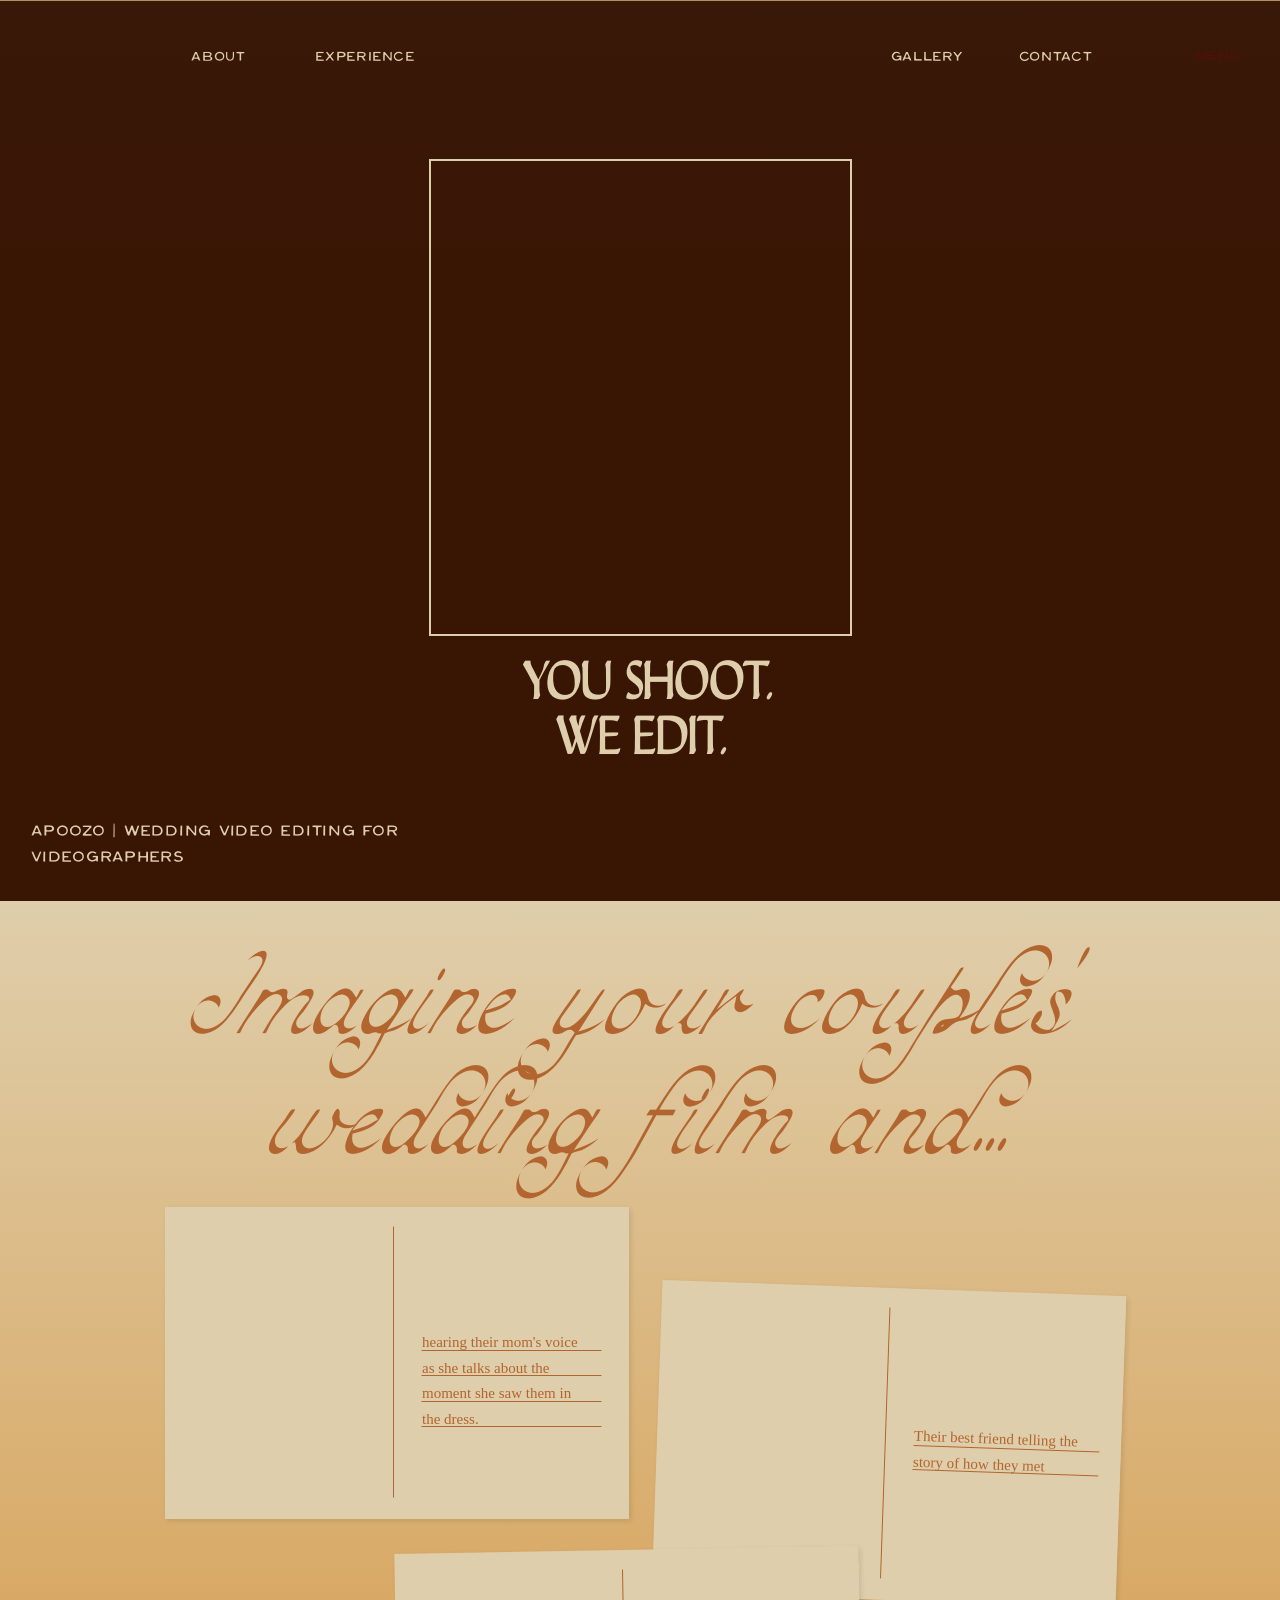
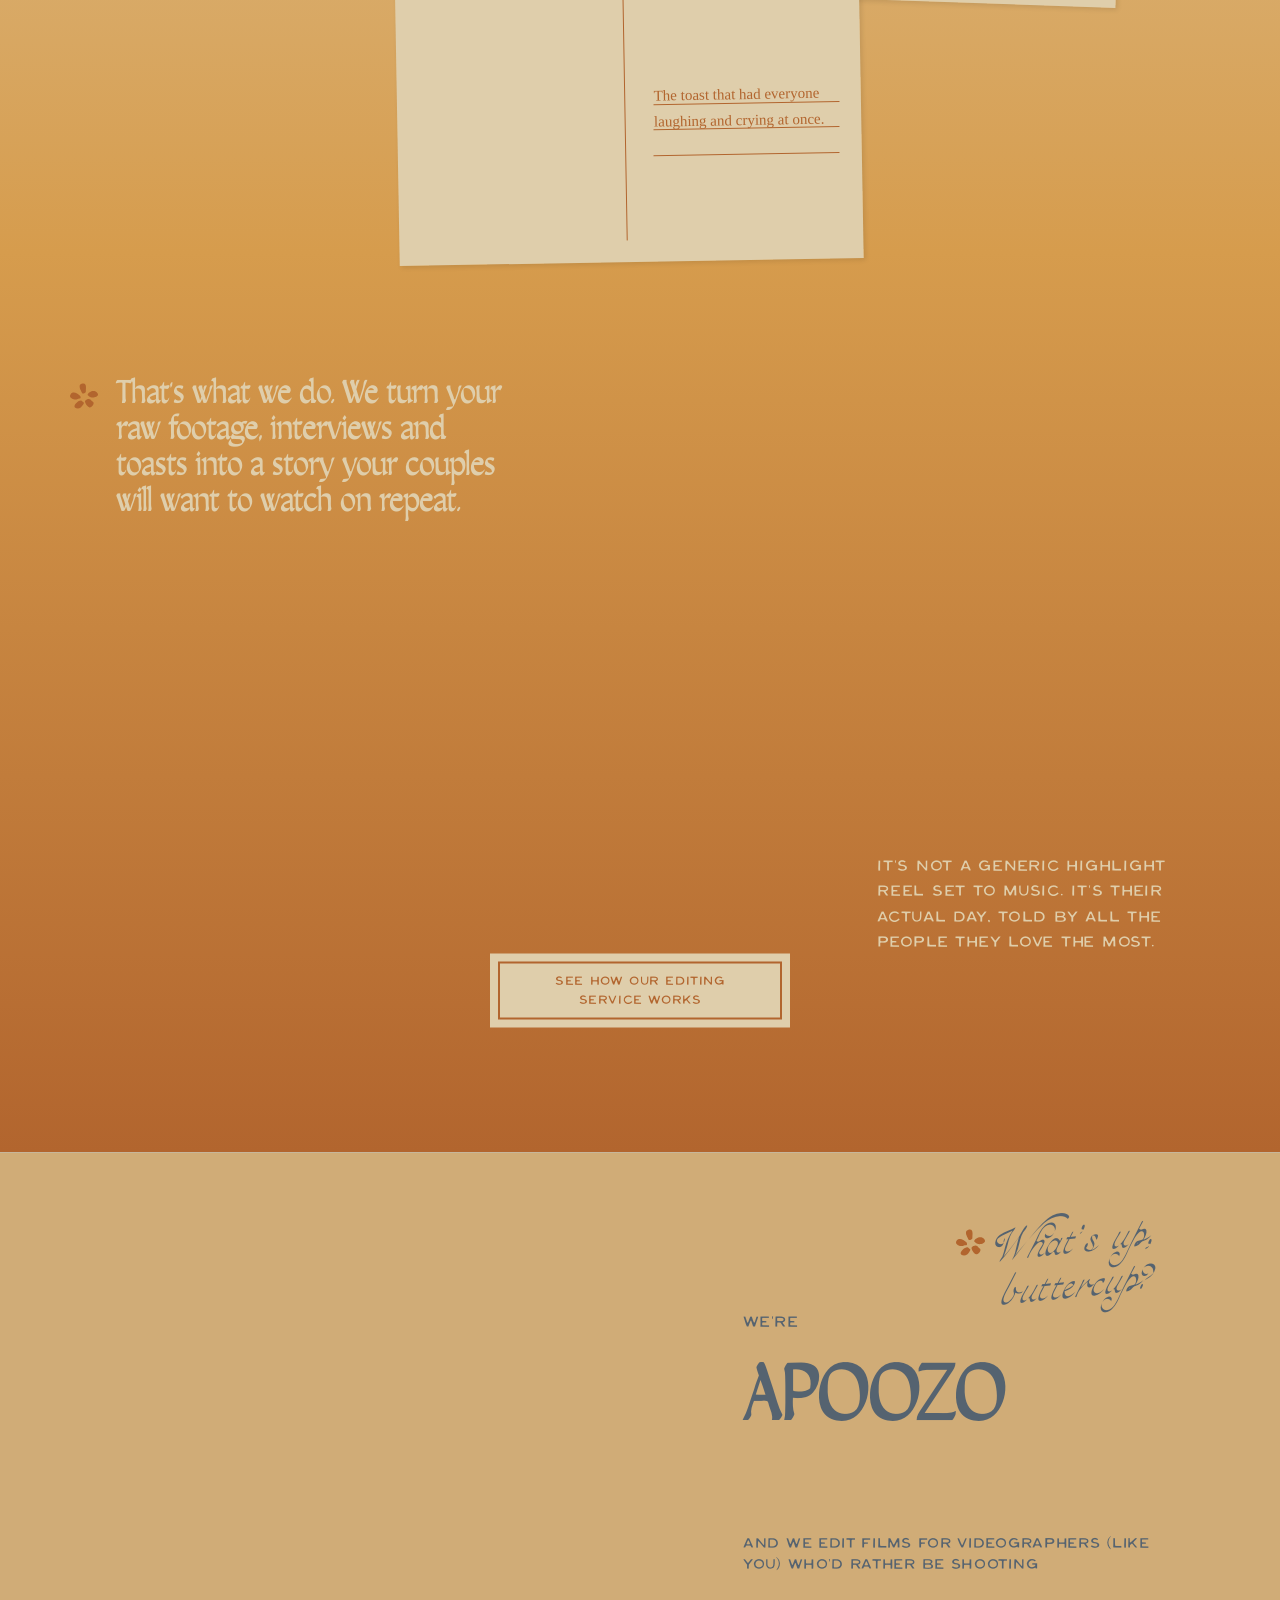
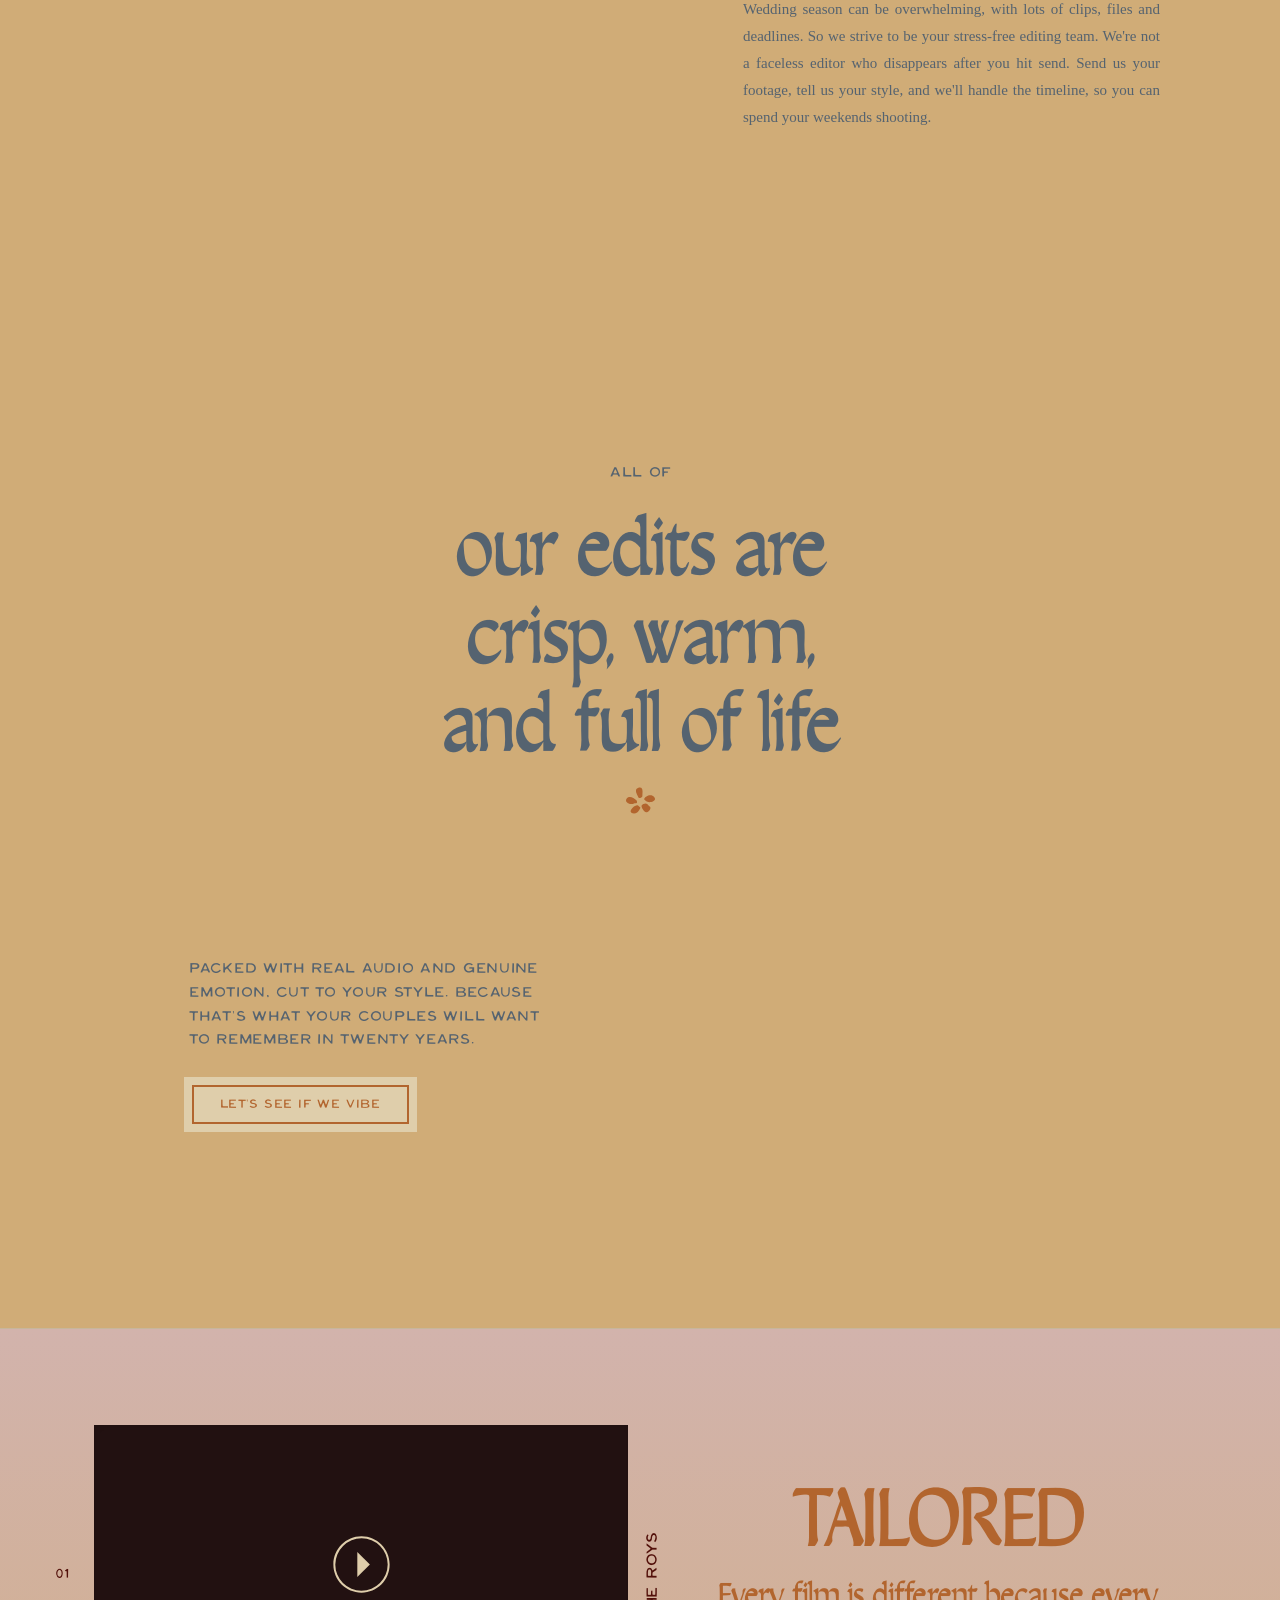
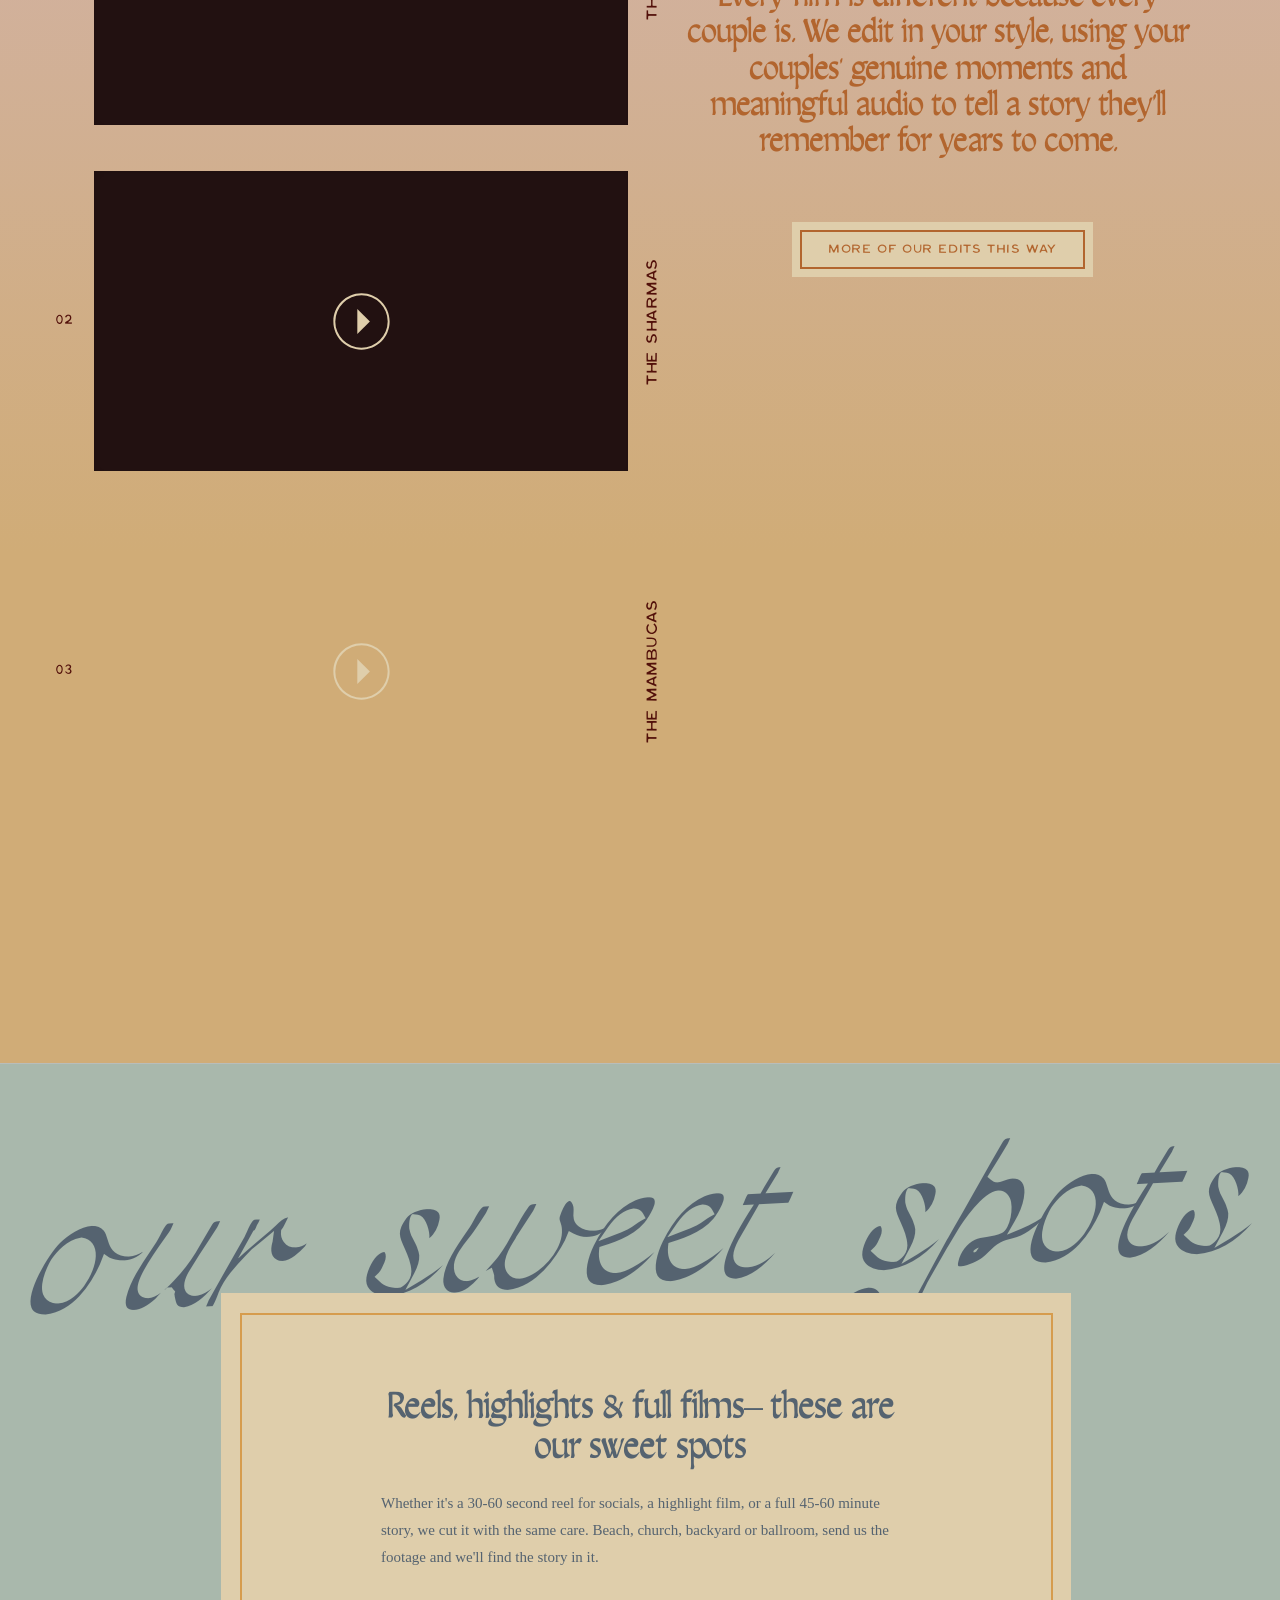
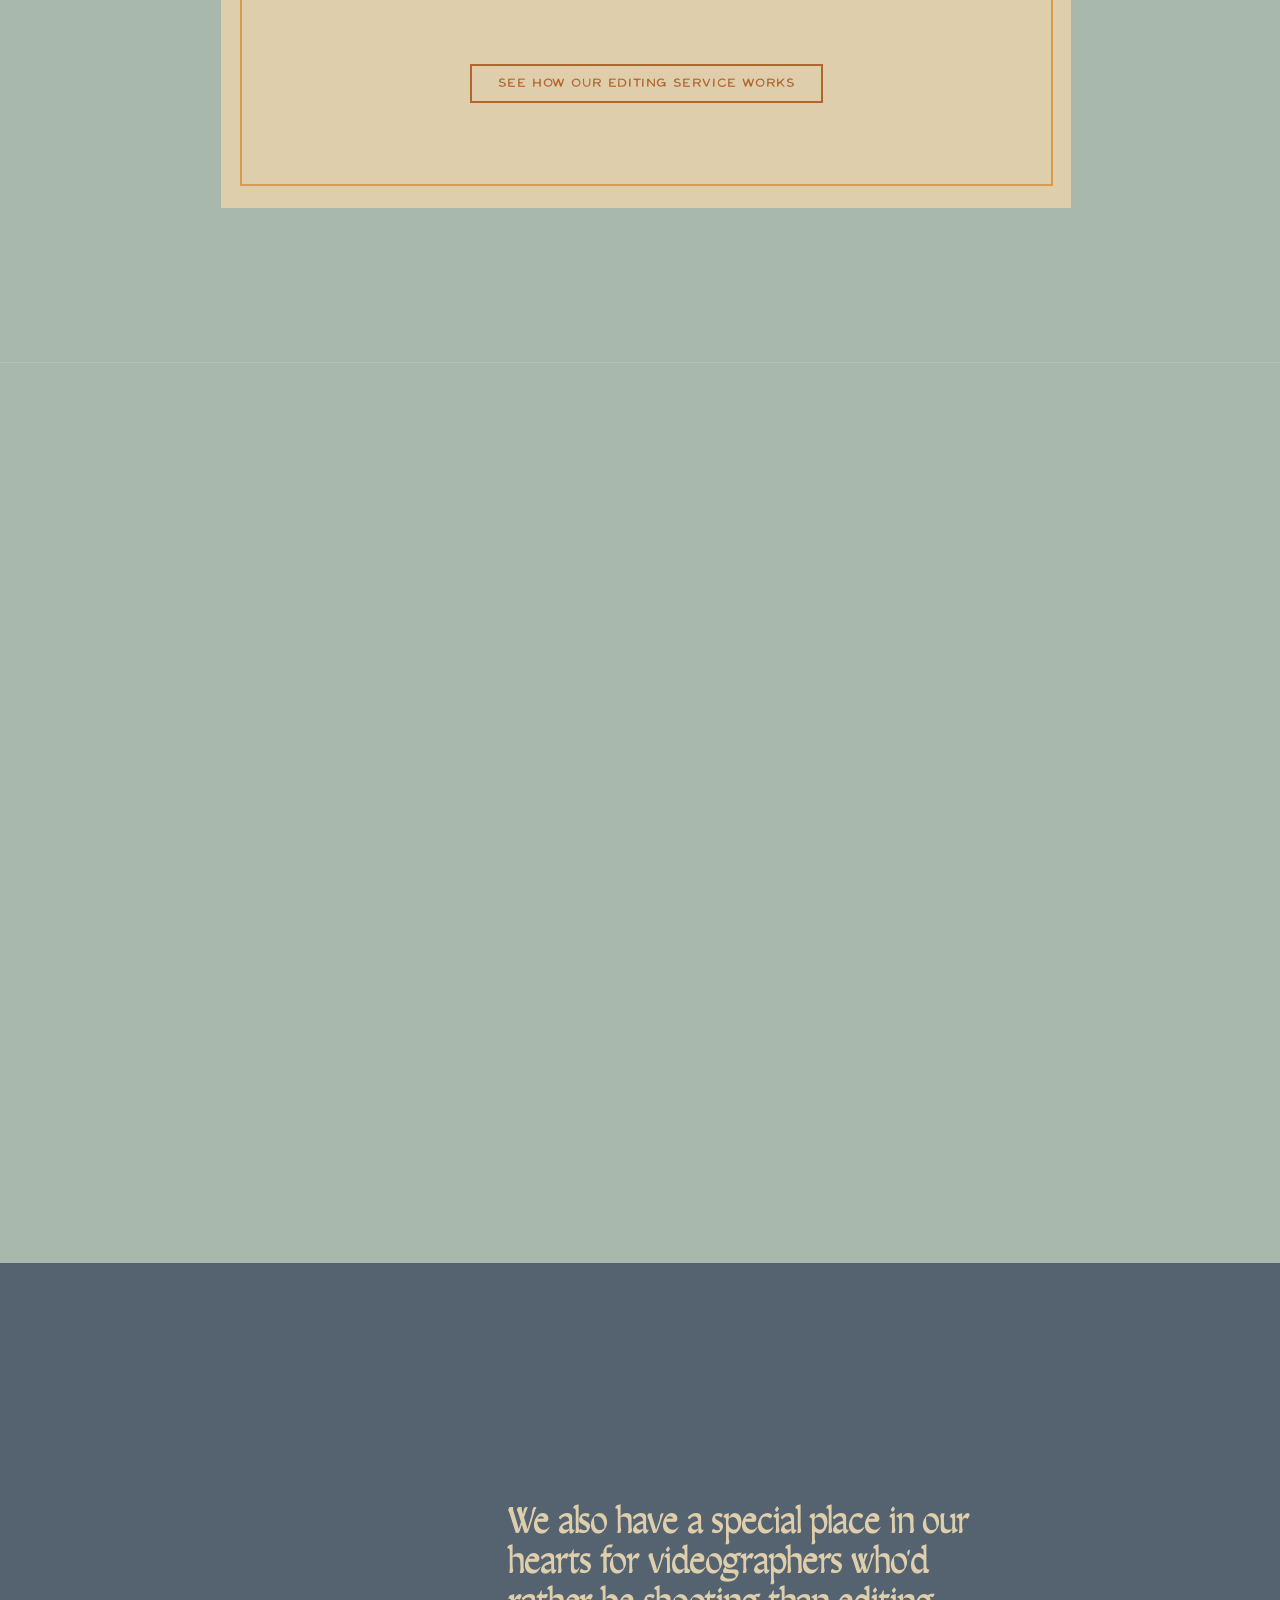
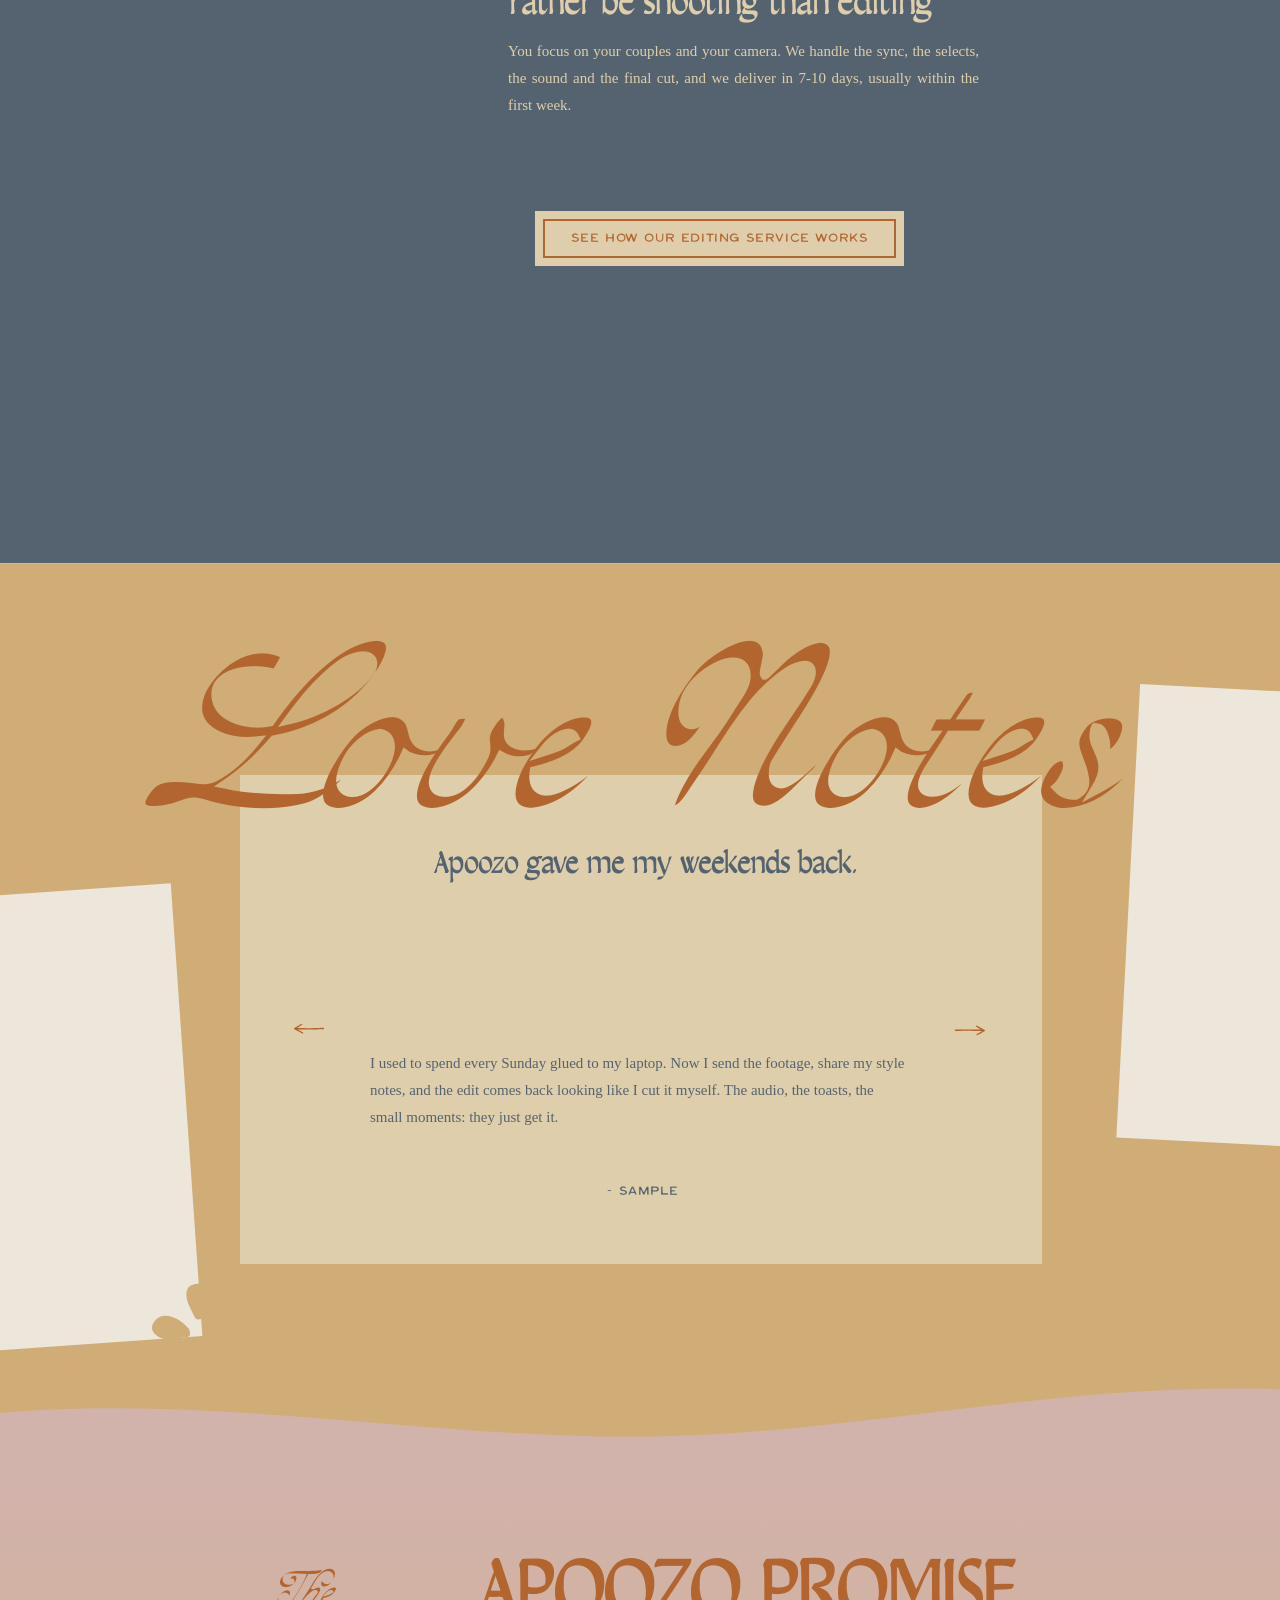
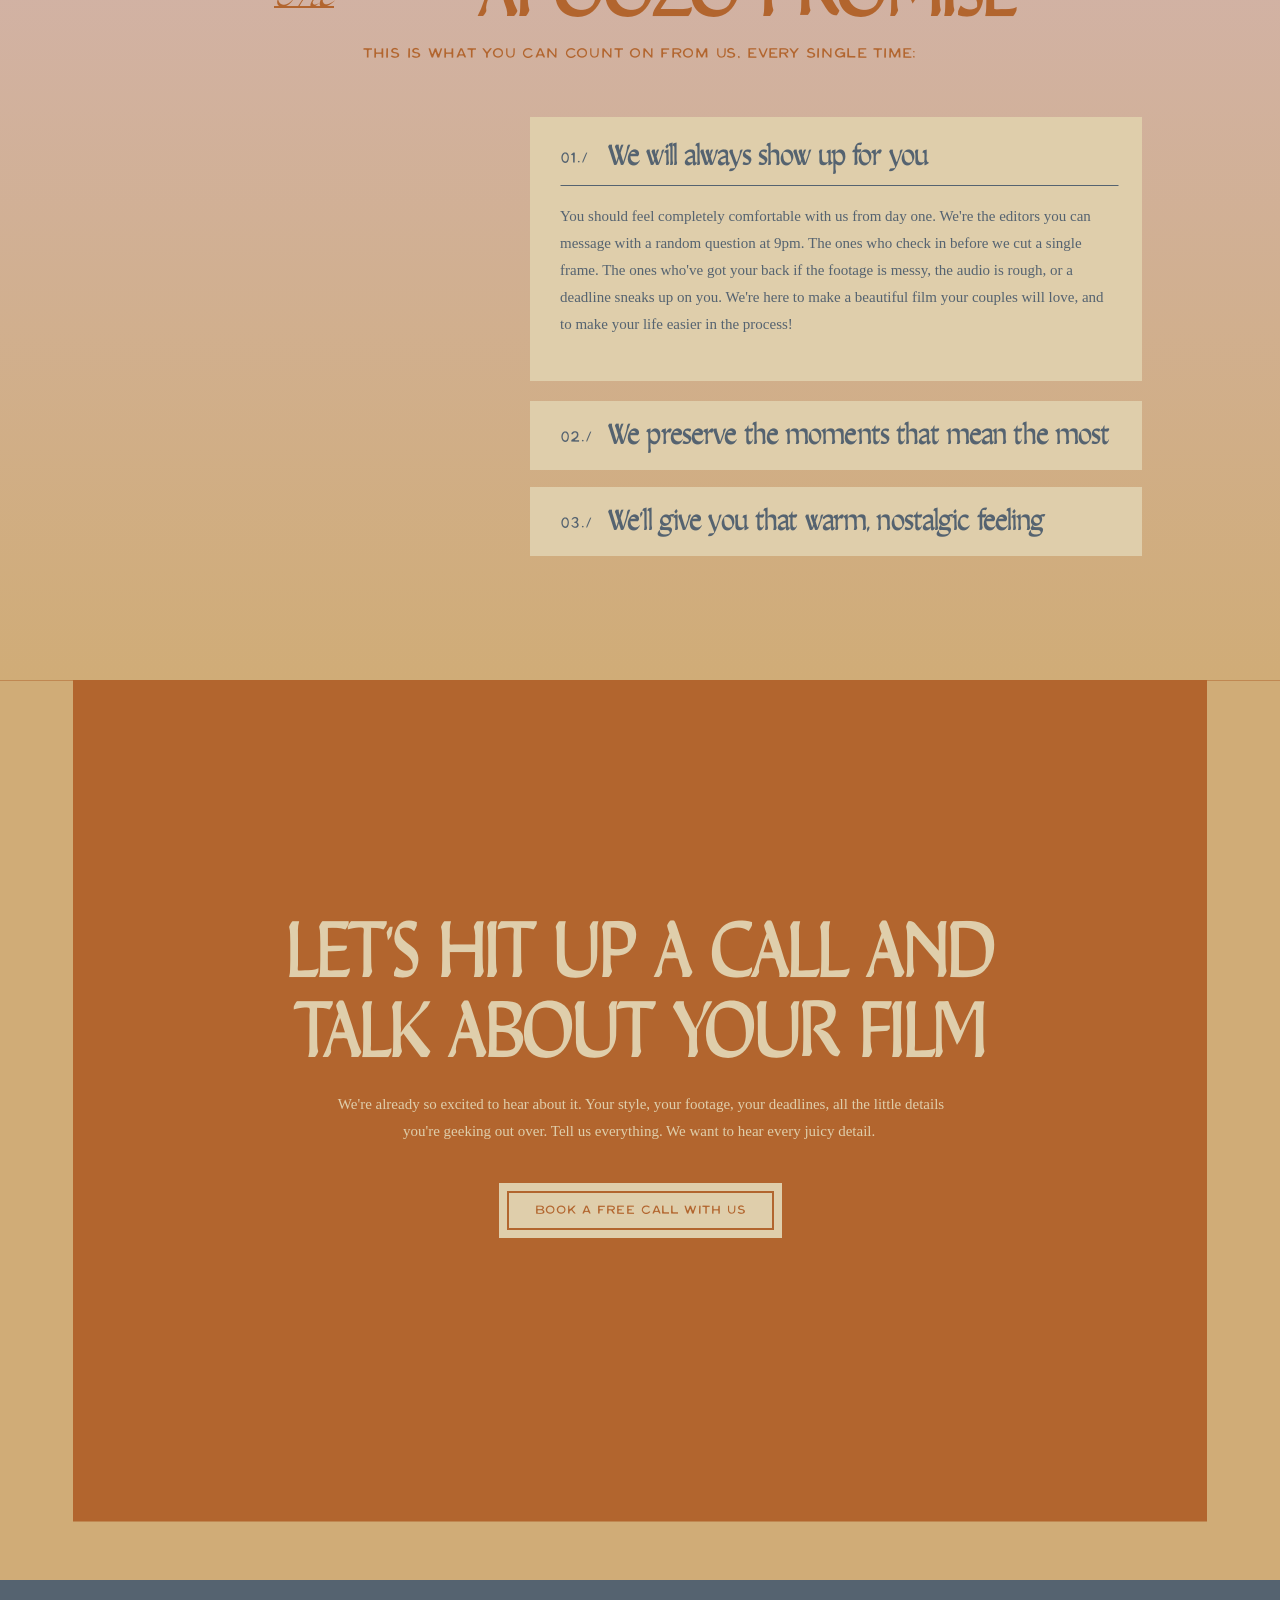
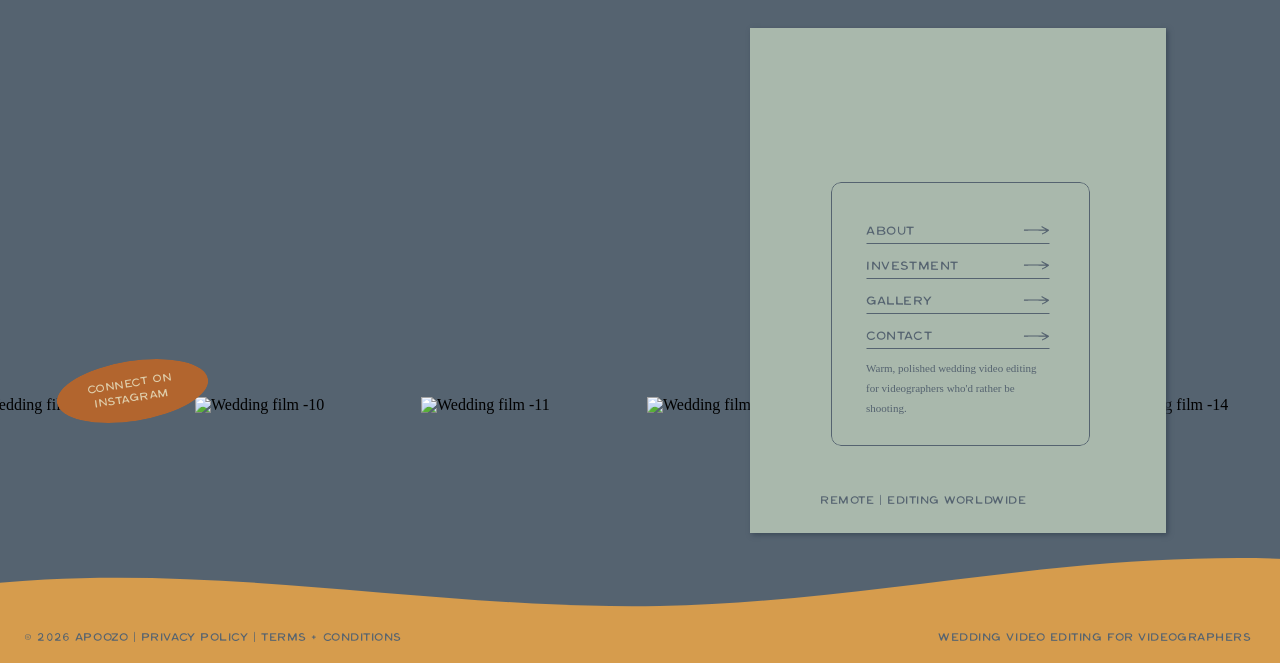
==== commit 236f3b42: "first commit" ====
--- a/index.htm
+++ b/index.htm
@@ -3,12 +3,33 @@
   <head>
     <meta charset="UTF-8">
     <meta name="viewport" content="width=device-width, initial-scale=1">
-    <title>Apoozo | Wedding Video Editing for Videographers</title>
+    <title>Wedding Video Editing Service for Videographers | Apoozo</title>
+    <!-- seo:start -->
+    <meta name="description" content="Outsource your wedding edits to Apoozo. Send your footage and get a polished, audio-driven wedding film back in 7-10 days. Reels from $120, highlights $275.">
+    <link rel="canonical" href="https://apoozofilms.com/">
+    <meta name="robots" content="index,follow,max-image-preview:large,max-snippet:-1,max-video-preview:-1">
+    <meta name="theme-color" content="#b2652e">
+    <meta property="og:type" content="website">
+    <meta property="og:site_name" content="Apoozo">
+    <meta property="og:locale" content="en_US">
+    <meta property="og:title" content="Wedding Video Editing Service for Videographers | Apoozo">
+    <meta property="og:description" content="Outsource your wedding edits to Apoozo. Send your footage and get a polished, audio-driven wedding film back in 7-10 days. Reels from $120, highlights $275.">
+    <meta property="og:url" content="https://apoozofilms.com/">
+    <meta property="og:image" content="https://apoozofilms.com/og-image.png">
+    <meta property="og:image:width" content="1200">
+    <meta property="og:image:height" content="630">
+    <meta property="og:image:alt" content="Apoozo wedding video editing for videographers">
+    <meta name="twitter:card" content="summary_large_image">
+    <meta name="twitter:title" content="Wedding Video Editing Service for Videographers | Apoozo">
+    <meta name="twitter:description" content="Outsource your wedding edits to Apoozo. Send your footage and get a polished, audio-driven wedding film back in 7-10 days. Reels from $120, highlights $275.">
+    <meta name="twitter:image" content="https://apoozofilms.com/og-image.png">
+    <meta name="twitter:image:alt" content="Apoozo wedding video editing for videographers">
+    <link rel="apple-touch-icon" href="https://apoozofilms.com/apoozo-logo.png">
+    <link rel="preconnect" href="https://dev.gemseeroo.com" crossorigin>
+    <script type="application/ld+json">{"@context":"https://schema.org","@graph":[{"@type":"Organization","@id":"https://apoozofilms.com/#organization","name":"Apoozo","url":"https://apoozofilms.com/","logo":{"@type":"ImageObject","url":"https://apoozofilms.com/apoozo-logo.png","width":400,"height":400},"image":"https://apoozofilms.com/og-image.png","description":"Apoozo is a wedding video editing service for videographers. Send your footage and receive a polished, audio-driven wedding film in 7-10 days."},{"@type":"WebSite","@id":"https://apoozofilms.com/#website","url":"https://apoozofilms.com/","name":"Apoozo","inLanguage":"en","publisher":{"@id":"https://apoozofilms.com/#organization"}},{"@type":"Service","@id":"https://apoozofilms.com/#service","name":"Wedding video editing for videographers","serviceType":"Wedding video editing","provider":{"@id":"https://apoozofilms.com/#organization"},"areaServed":"Worldwide","description":"Outsourced wedding video editing: videographers upload their footage and receive a finished reel, highlight film or full-length film in 7-10 days.","audience":{"@type":"Audience","audienceType":"Wedding videographers"},"hasOfferCatalog":{"@type":"OfferCatalog","name":"Wedding video editing packages","itemListElement":[{"@type":"Offer","priceCurrency":"USD","price":"120","availability":"https://schema.org/InStock","deliveryLeadTime":{"@type":"QuantitativeValue","minValue":7,"maxValue":10,"unitCode":"DAY"},"itemOffered":{"@type":"Service","name":"Wedding reel (30-60 seconds)","description":"A 30 to 60 second wedding reel edited from your footage.","serviceType":"Wedding video editing"}},{"@type":"Offer","priceCurrency":"USD","price":"275","availability":"https://schema.org/InStock","deliveryLeadTime":{"@type":"QuantitativeValue","minValue":7,"maxValue":10,"unitCode":"DAY"},"itemOffered":{"@type":"Service","name":"Wedding highlight film","description":"A polished wedding highlight film edited from your footage.","serviceType":"Wedding video editing"}},{"@type":"Offer","priceCurrency":"USD","price":"540","availability":"https://schema.org/InStock","deliveryLeadTime":{"@type":"QuantitativeValue","minValue":7,"maxValue":10,"unitCode":"DAY"},"itemOffered":{"@type":"Service","name":"Full wedding film (45-60 minutes)","description":"A full-length 45 to 60 minute wedding film with interviews, toasts and real audio.","serviceType":"Wedding video editing"}}]}},{"@type":"WebPage","@id":"https://apoozofilms.com/#webpage","url":"https://apoozofilms.com/","name":"Wedding Video Editing Service for Videographers | Apoozo","description":"Outsource your wedding edits to Apoozo. Send your footage and get a polished, audio-driven wedding film back in 7-10 days. Reels from $120, highlights $275.","inLanguage":"en","isPartOf":{"@id":"https://apoozofilms.com/#website"},"about":{"@id":"https://apoozofilms.com/#organization"},"primaryImageOfPage":{"@type":"ImageObject","url":"https://apoozofilms.com/og-image.png"},"breadcrumb":{"@id":"https://apoozofilms.com/#breadcrumb"}},{"@type":"BreadcrumbList","@id":"https://apoozofilms.com/#breadcrumb","itemListElement":[{"@type":"ListItem","position":1,"name":"Home","item":"https://apoozofilms.com/"}]}]}</script>
+    <!-- seo:end -->
       <link rel="icon" type="image/png" href="https://dev.gemseeroo.com/apoozo/200/dKCNoKlElYZunDm8ls7_LA/334783/4.png">
       <link rel="preconnect" href="https://static.showit.co">
-      <meta name="description" content="Apoozo is a wedding video editing service for videographers. Send us your footage and we'll cut it into a polished, audio-driven film. Reels from $120.">
-      <link rel="canonical" href="index.htm">
-      <meta property="og:image" content="https://static.showit.co/1200/UWuQ2aPhWzpvlx9t56yK7A/334783/golden_day_films_-18.png">
     
     <link rel="preconnect" href="https://fonts.googleapis.com">
 <link rel="preconnect" href="https://fonts.gstatic.com" crossorigin="">
@@ -2112,7 +2133,7 @@
 
 <div class="button-container">
     <button class="viewfinder-btn">See how our editing service works</button>
-</div></div></a></div></div></div><div id="love-notes" data-bid="love-notes" class="sb sib-love-notes sb-nm-wH sb-nd-wH"><div class="ss-s ss-bg"><div class="sb-m"></div><div class="sc" style="width:1200px"><div data-sid="love-notes_0" class="sie-love-notes_0 se"><div style="width:100%;height:100%" data-img="love-notes_0" class="se-img se-gr slzy"></div><noscript><img src="https://dev.gemseeroo.com/apoozo/1200/x89Tv-R_Qb6HoXjkZCrHdA/shared/paper_1.jpg" class="se-img" alt="" title="Paper (1)"></noscript></div><div data-sid="love-notes_1" class="sie-love-notes_1 se"><div style="width:100%;height:100%" data-img="love-notes_1" class="se-img se-gr slzy"></div><noscript><img src="https://dev.gemseeroo.com/apoozo/1200/vpTamNrH6cHnB338lkhbFg/shared/golden_day_brand_identitystripe_background_pink.png" class="se-img" alt="" title="Golden_Day_Brand_Identitystripe background pink"></noscript></div><div data-sid="love-notes_2" class="sie-love-notes_2 se"><div class="se-simple"></div></div><div data-sid="love-notes_3" class="sie-love-notes_3 se"><div class="se-icon"><svg xmlns="http://www.w3.org/2000/svg" viewbox="0 0 13810.78 449.19"><path d="M13810.78 139.3c-433.22-136.22-1067.61-128.65-1612.42-75.23-544.81 53.42-1070.58 145.6-1632.61 156.14-829.54 15.55-1641.97-149-2464.59-105.58-528.94 27.92-1013.8 140.37-1547.04 151.5-824.32 17.2-1549.46-207.61-2365.27-255.61-665.24-39.14-1334.07 41.77-2004.42 65.18C1455.48 101.16 723.31 58.33 0 15.62l11.52 433.57h13789.8l9.46-309.89Z"></path></svg></div></div><div class="str-im" data-tran="love-notes_4"><div data-sid="love-notes_4" class="sie-love-notes_4 se"><h2 class="se-t sie-love-notes_4-text st-m-heading st-d-heading se-rc">Love Notes<br></h2></div></div><div data-sid="love-notes_5" class="sie-love-notes_5 se"><div class="se-simple"></div></div><div data-sid="love-notes_6" class="sie-love-notes_6 se"><div style="width:100%;height:100%" data-img="love-notes_6" class="se-img se-gr slzy"><span role="img" aria-label="Colour grading panel with colour wheels in video editing software"></span></div><noscript><img src="https://dev.gemseeroo.com/apoozo/400/ReFhC1afRaA_k4uQrJKYsQ/shared/dsc00218-3_2.jpg" class="se-img" alt="Colour grading panel with colour wheels in video editing software" title="Colour grading panel"></noscript></div><div data-sid="love-notes_7" class="sie-love-notes_7 se"><div style="width:100%;height:100%" data-img="love-notes_7" class="se-img se-gr slzy"><span role="img" aria-label="Blue tape with torn edges"></span></div><noscript><img src="https://dev.gemseeroo.com/apoozo/400/FX8S1EyxsfzuFRpDZmYHvQ/shared/2.png" class="se-img" alt="Blue tape with torn edges" title="Blue tape"></noscript></div><div data-sid="love-notes_8" class="sie-love-notes_8 se"><div class="se-icon"><svg xmlns="http://www.w3.org/2000/svg" data-name="Layer 2" viewbox="0 0 81.21 72.16"><defs></defs><g data-name="Layer 1"><path d="M28.15 34.9c1.35 1.46 2.06 1.68 2.54 4.09 1.11 5.63-2.92 3.73-6.41 4.79-2.76.83-4.1 2.52-8.54 2.36-7.8-.27-20.73-6.28-13.72-15.46s19.88-2.54 26.14 4.22ZM54.64 26.42c.92-.78 6.78-4.04 7.78-4.26 5.2-1.15 11.23-.98 15.11 2.81 11.8 11.52-7.79 18.17-17.36 14.87-1.92-.66-8.55-5.11-9.02-6.82-.53-1.91 2.07-5.39 3.48-6.59ZM67.44 53.79c4.16 4.92-5.31 15.86-10.86 15.36-6-.54-14.02-13.23-13.05-18.49.27-1.43 3.86-4.08 5.27-4.75 8.3-3.94 11.59.64 16.38 6.41.62.75 1.83.95 2.26 1.47ZM35.47 28.4c-.52-.51-5.96-11.71-6.4-13.1-1.71-5.43-2.34-12.69 4.5-14.53 17.27-4.65 11.78 12.78 12.34 23.1-.62 3.19-8.04 6.85-10.43 4.54ZM37.41 62.38c-.69.96-5.91 7.03-6.34 7.33-4.7 3.26-12.41 3.39-16.84-.32-6.17-5.17 11.49-23.26 19.35-19.58.41.19 6.09 5.03 6.26 5.41 1.07 2.29-1.03 5.21-2.43 7.16Z"></path></g></svg></div></div><div data-sid="love-notes_9" class="sie-love-notes_9 se"><div class="se-simple"></div></div><div data-sid="love-notes_10" class="sie-love-notes_10 se"><div style="width:100%;height:100%" data-img="love-notes_10" class="se-img se-gr slzy"><span role="img" aria-label="Video editing timeline with video clips and audio waveforms"></span></div><noscript><img src="https://dev.gemseeroo.com/apoozo/400/PwcJ5FbRkoUR2LgH-h-eDQ/shared/dsc00075-3_2.jpg" class="se-img" alt="Video editing timeline with video clips and audio waveforms" title="Video editing workspace"></noscript></div><div class="str-im str-id" data-tran="love-notes_11"><div data-sid="love-notes_11" class="sie-love-notes_11 se"><div style="width:100%;height:100%" data-img="love-notes_11" class="se-img se-gr slzy"><span role="img" aria-label="Light pink fish illustration"></span></div></div></div></div></div><div id="love-notes_view-1" class="ss sis-love-notes_view-1 sactive"><div class="sc"><div class="str-im" data-tran="love-notes_view-1_0"><div data-sid="love-notes_view-1_0" class="sie-love-notes_view-1_0 se"><h3 class="se-t sie-love-notes_view-1_0-text st-m-title st-d-title se-rc">[Client testimonial headline goes here]<br></h3></div></div><div class="str-im str-id" data-tran="love-notes_view-1_1"><div data-sid="love-notes_view-1_1" class="sie-love-notes_view-1_1 se"><div style="width:100%;height:100%" data-img="love-notes_view-1_1" class="se-img se-gr slzy"><span role="img" aria-label="Blue shell illustration"></span></div></div></div><div class="str-im" data-tran="love-notes_view-1_2"><div data-sid="love-notes_view-1_2" class="sie-love-notes_view-1_2 se"><p class="se-t sie-love-notes_view-1_2-text st-m-paragraph st-d-paragraph se-rc">[Client testimonial goes here. Share what it was like to outsource their wedding edits to Apoozo.]<br></p></div></div><div data-sid="love-notes_view-1_3" class="sie-love-notes_view-1_3 se"><div class="se-t sie-love-notes_view-1_3-text st-m-subheading st-d-subheading se-rc">&nbsp;- [Name]<br></div></div><a href="#/" target="_self" class="sie-love-notes_view-1_4 se se-sl se-stl" data-sid="love-notes_view-1_4" data-scrollto="#love-notes" data-state="love-notes|prev|0|0"><div class="se-icon"><svg xmlns="http://www.w3.org/2000/svg" viewbox="0 0 230.64 78.53"><path d="M206.89 39.46c-.73-.39-11.33.67-11.33.67s-30.65 3.53-50.91 5.75c-10.55 1.08-21.13 2.68-31.68 3.77-19.47 1.95-25.82 2.56-44.82 6.23-17.05 3.36-51.29 9.2-51.29 9.2L.01 67.35s.2-4.85.15-6.65c.06-1.02.11-4.69.11-4.69s63.93-9.46 98.46-14.89c33.84-5.32 56.34-5.92 87.87-11.18 2.34-.4 12.47-1.45 14.71-1.79-.34-.82-6.95-2.27-7.7-2.66-12.17-5.71-14.35-5.65-14.35-5.65l-14.81-5.99-8.14-3.21L159.94 0l7.77 4.39 12.75 5.27 48.29 16.76s.75 2.02.96 4.23c-.04 1.49.94 4.87.94 4.87l-14.08 9.76-12.49 11.06s-12.68 9.27-19.09 12.88c-2.76 1.36-10.88 9.31-10.88 9.31l-3.93-10.14s24.65-16.92 30.37-23.28l6.35-5.65Z"></path></svg></div></a><a href="#/" target="_self" class="sie-love-notes_view-1_5 se se-sl se-stl" data-sid="love-notes_view-1_5" data-scrollto="#love-notes" data-state="love-notes|next|0|0"><div class="se-icon"><svg xmlns="http://www.w3.org/2000/svg" viewbox="0 0 230.64 78.53"><path d="M206.89 39.46c-.73-.39-11.33.67-11.33.67s-30.65 3.53-50.91 5.75c-10.55 1.08-21.13 2.68-31.68 3.77-19.47 1.95-25.82 2.56-44.82 6.23-17.05 3.36-51.29 9.2-51.29 9.2L.01 67.35s.2-4.85.15-6.65c.06-1.02.11-4.69.11-4.69s63.93-9.46 98.46-14.89c33.84-5.32 56.34-5.92 87.87-11.18 2.34-.4 12.47-1.45 14.71-1.79-.34-.82-6.95-2.27-7.7-2.66-12.17-5.71-14.35-5.65-14.35-5.65l-14.81-5.99-8.14-3.21L159.94 0l7.77 4.39 12.75 5.27 48.29 16.76s.75 2.02.96 4.23c-.04 1.49.94 4.87.94 4.87l-14.08 9.76-12.49 11.06s-12.68 9.27-19.09 12.88c-2.76 1.36-10.88 9.31-10.88 9.31l-3.93-10.14s24.65-16.92 30.37-23.28l6.35-5.65Z"></path></svg></div></a></div></div><div id="love-notes_view-2" class="ss sis-love-notes_view-2"><div class="sc"><div class="str-im" data-tran="love-notes_view-2_0"><div data-sid="love-notes_view-2_0" class="sie-love-notes_view-2_0 se"><h3 class="se-t sie-love-notes_view-2_0-text st-m-title st-d-title se-rc">[Client testimonial headline goes here]<br></h3></div></div><div class="str-im str-id" data-tran="love-notes_view-2_1"><div data-sid="love-notes_view-2_1" class="sie-love-notes_view-2_1 se"><div style="width:100%;height:100%" data-img="love-notes_view-2_1" class="se-img se-gr slzy"><span role="img" aria-label="Blue shell illustration"></span></div></div></div><div class="str-im" data-tran="love-notes_view-2_2"><div data-sid="love-notes_view-2_2" class="sie-love-notes_view-2_2 se"><p class="se-t sie-love-notes_view-2_2-text st-m-paragraph st-d-paragraph se-rc">[Client testimonial goes here. Share what it was like to outsource their wedding edits to Apoozo.]<br></p></div></div><div data-sid="love-notes_view-2_3" class="sie-love-notes_view-2_3 se"><div class="se-t sie-love-notes_view-2_3-text st-m-subheading st-d-subheading se-rc">&nbsp;- [Name]<br></div></div><a href="#/" target="_self" class="sie-love-notes_view-2_4 se se-sl se-stl" data-sid="love-notes_view-2_4" data-scrollto="#love-notes" data-state="love-notes|prev|0|0"><div class="se-icon"><svg xmlns="http://www.w3.org/2000/svg" viewbox="0 0 230.64 78.53"><path d="M206.89 39.46c-.73-.39-11.33.67-11.33.67s-30.65 3.53-50.91 5.75c-10.55 1.08-21.13 2.68-31.68 3.77-19.47 1.95-25.82 2.56-44.82 6.23-17.05 3.36-51.29 9.2-51.29 9.2L.01 67.35s.2-4.85.15-6.65c.06-1.02.11-4.69.11-4.69s63.93-9.46 98.46-14.89c33.84-5.32 56.34-5.92 87.87-11.18 2.34-.4 12.47-1.45 14.71-1.79-.34-.82-6.95-2.27-7.7-2.66-12.17-5.71-14.35-5.65-14.35-5.65l-14.81-5.99-8.14-3.21L159.94 0l7.77 4.39 12.75 5.27 48.29 16.76s.75 2.02.96 4.23c-.04 1.49.94 4.87.94 4.87l-14.08 9.76-12.49 11.06s-12.68 9.27-19.09 12.88c-2.76 1.36-10.88 9.31-10.88 9.31l-3.93-10.14s24.65-16.92 30.37-23.28l6.35-5.65Z"></path></svg></div></a><a href="#/" target="_self" class="sie-love-notes_view-2_5 se se-sl se-stl" data-sid="love-notes_view-2_5" data-scrollto="#love-notes" data-state="love-notes|next|0|0"><div class="se-icon"><svg xmlns="http://www.w3.org/2000/svg" viewbox="0 0 230.64 78.53"><path d="M206.89 39.46c-.73-.39-11.33.67-11.33.67s-30.65 3.53-50.91 5.75c-10.55 1.08-21.13 2.68-31.68 3.77-19.47 1.95-25.82 2.56-44.82 6.23-17.05 3.36-51.29 9.2-51.29 9.2L.01 67.35s.2-4.85.15-6.65c.06-1.02.11-4.69.11-4.69s63.93-9.46 98.46-14.89c33.84-5.32 56.34-5.92 87.87-11.18 2.34-.4 12.47-1.45 14.71-1.79-.34-.82-6.95-2.27-7.7-2.66-12.17-5.71-14.35-5.65-14.35-5.65l-14.81-5.99-8.14-3.21L159.94 0l7.77 4.39 12.75 5.27 48.29 16.76s.75 2.02.96 4.23c-.04 1.49.94 4.87.94 4.87l-14.08 9.76-12.49 11.06s-12.68 9.27-19.09 12.88c-2.76 1.36-10.88 9.31-10.88 9.31l-3.93-10.14s24.65-16.92 30.37-23.28l6.35-5.65Z"></path></svg></div></a></div></div><div id="love-notes_view-3" class="ss sis-love-notes_view-3"><div class="sc"><div class="str-im" data-tran="love-notes_view-3_0"><div data-sid="love-notes_view-3_0" class="sie-love-notes_view-3_0 se"><h3 class="se-t sie-love-notes_view-3_0-text st-m-title st-d-title se-rc">&nbsp;[Client testimonial headline goes here]<br></h3></div></div><div class="str-im str-id" data-tran="love-notes_view-3_1"><div data-sid="love-notes_view-3_1" class="sie-love-notes_view-3_1 se"><div style="width:100%;height:100%" data-img="love-notes_view-3_1" class="se-img se-gr slzy"><span role="img" aria-label="Blue shell illustration"></span></div></div></div><div class="str-im" data-tran="love-notes_view-3_2"><div data-sid="love-notes_view-3_2" class="sie-love-notes_view-3_2 se"><p class="se-t sie-love-notes_view-3_2-text st-m-paragraph st-d-paragraph se-rc">[Client testimonial goes here. Share what it was like to outsource their wedding edits to Apoozo.]<br></p></div></div><div data-sid="love-notes_view-3_3" class="sie-love-notes_view-3_3 se"><div class="se-t sie-love-notes_view-3_3-text st-m-subheading st-d-subheading se-rc">&nbsp;- [Name]<br></div></div><a href="#/" target="_self" class="sie-love-notes_view-3_4 se se-sl se-stl" data-sid="love-notes_view-3_4" data-scrollto="#love-notes" data-state="love-notes|prev|0|0"><div class="se-icon"><svg xmlns="http://www.w3.org/2000/svg" viewbox="0 0 230.64 78.53"><path d="M206.89 39.46c-.73-.39-11.33.67-11.33.67s-30.65 3.53-50.91 5.75c-10.55 1.08-21.13 2.68-31.68 3.77-19.47 1.95-25.82 2.56-44.82 6.23-17.05 3.36-51.29 9.2-51.29 9.2L.01 67.35s.2-4.85.15-6.65c.06-1.02.11-4.69.11-4.69s63.93-9.46 98.46-14.89c33.84-5.32 56.34-5.92 87.87-11.18 2.34-.4 12.47-1.45 14.71-1.79-.34-.82-6.95-2.27-7.7-2.66-12.17-5.71-14.35-5.65-14.35-5.65l-14.81-5.99-8.14-3.21L159.94 0l7.77 4.39 12.75 5.27 48.29 16.76s.75 2.02.96 4.23c-.04 1.49.94 4.87.94 4.87l-14.08 9.76-12.49 11.06s-12.68 9.27-19.09 12.88c-2.76 1.36-10.88 9.31-10.88 9.31l-3.93-10.14s24.65-16.92 30.37-23.28l6.35-5.65Z"></path></svg></div></a><a href="#/" target="_self" class="sie-love-notes_view-3_5 se se-sl se-stl" data-sid="love-notes_view-3_5" data-scrollto="#love-notes" data-state="love-notes|next|0|0"><div class="se-icon"><svg xmlns="http://www.w3.org/2000/svg" viewbox="0 0 230.64 78.53"><path d="M206.89 39.46c-.73-.39-11.33.67-11.33.67s-30.65 3.53-50.91 5.75c-10.55 1.08-21.13 2.68-31.68 3.77-19.47 1.95-25.82 2.56-44.82 6.23-17.05 3.36-51.29 9.2-51.29 9.2L.01 67.35s.2-4.85.15-6.65c.06-1.02.11-4.69.11-4.69s63.93-9.46 98.46-14.89c33.84-5.32 56.34-5.92 87.87-11.18 2.34-.4 12.47-1.45 14.71-1.79-.34-.82-6.95-2.27-7.7-2.66-12.17-5.71-14.35-5.65-14.35-5.65l-14.81-5.99-8.14-3.21L159.94 0l7.77 4.39 12.75 5.27 48.29 16.76s.75 2.02.96 4.23c-.04 1.49.94 4.87.94 4.87l-14.08 9.76-12.49 11.06s-12.68 9.27-19.09 12.88c-2.76 1.36-10.88 9.31-10.88 9.31l-3.93-10.14s24.65-16.92 30.37-23.28l6.35-5.65Z"></path></svg></div></a></div></div><div id="love-notes_view-3-1" class="ss sis-love-notes_view-3-1"><div class="sc"><div class="str-im" data-tran="love-notes_view-3-1_0"><div data-sid="love-notes_view-3-1_0" class="sie-love-notes_view-3-1_0 se"><h3 class="se-t sie-love-notes_view-3-1_0-text st-m-title st-d-title se-rc">[Client testimonial headline goes here]<br></h3></div></div><div class="str-im str-id" data-tran="love-notes_view-3-1_1"><div data-sid="love-notes_view-3-1_1" class="sie-love-notes_view-3-1_1 se"><div style="width:100%;height:100%" data-img="love-notes_view-3-1_1" class="se-img se-gr slzy"><span role="img" aria-label="Blue shell illustration"></span></div></div></div><div class="str-im" data-tran="love-notes_view-3-1_2"><div data-sid="love-notes_view-3-1_2" class="sie-love-notes_view-3-1_2 se"><p class="se-t sie-love-notes_view-3-1_2-text st-m-paragraph st-d-paragraph se-rc">[Client testimonial goes here. Share what it was like to outsource their wedding edits to Apoozo.]<br></p></div></div><div data-sid="love-notes_view-3-1_3" class="sie-love-notes_view-3-1_3 se"><div class="se-t sie-love-notes_view-3-1_3-text st-m-subheading st-d-subheading se-rc">&nbsp;- [Name]<br></div></div><a href="#/" target="_self" class="sie-love-notes_view-3-1_4 se se-sl se-stl" data-sid="love-notes_view-3-1_4" data-scrollto="#love-notes" data-state="love-notes|prev|0|0"><div class="se-icon"><svg xmlns="http://www.w3.org/2000/svg" viewbox="0 0 230.64 78.53"><path d="M206.89 39.46c-.73-.39-11.33.67-11.33.67s-30.65 3.53-50.91 5.75c-10.55 1.08-21.13 2.68-31.68 3.77-19.47 1.95-25.82 2.56-44.82 6.23-17.05 3.36-51.29 9.2-51.29 9.2L.01 67.35s.2-4.85.15-6.65c.06-1.02.11-4.69.11-4.69s63.93-9.46 98.46-14.89c33.84-5.32 56.34-5.92 87.87-11.18 2.34-.4 12.47-1.45 14.71-1.79-.34-.82-6.95-2.27-7.7-2.66-12.17-5.71-14.35-5.65-14.35-5.65l-14.81-5.99-8.14-3.21L159.94 0l7.77 4.39 12.75 5.27 48.29 16.76s.75 2.02.96 4.23c-.04 1.49.94 4.87.94 4.87l-14.08 9.76-12.49 11.06s-12.68 9.27-19.09 12.88c-2.76 1.36-10.88 9.31-10.88 9.31l-3.93-10.14s24.65-16.92 30.37-23.28l6.35-5.65Z"></path></svg></div></a><a href="#/" target="_self" class="sie-love-notes_view-3-1_5 se se-sl se-stl" data-sid="love-notes_view-3-1_5" data-scrollto="#love-notes" data-state="love-notes|next|0|0"><div class="se-icon"><svg xmlns="http://www.w3.org/2000/svg" viewbox="0 0 230.64 78.53"><path d="M206.89 39.46c-.73-.39-11.33.67-11.33.67s-30.65 3.53-50.91 5.75c-10.55 1.08-21.13 2.68-31.68 3.77-19.47 1.95-25.82 2.56-44.82 6.23-17.05 3.36-51.29 9.2-51.29 9.2L.01 67.35s.2-4.85.15-6.65c.06-1.02.11-4.69.11-4.69s63.93-9.46 98.46-14.89c33.84-5.32 56.34-5.92 87.87-11.18 2.34-.4 12.47-1.45 14.71-1.79-.34-.82-6.95-2.27-7.7-2.66-12.17-5.71-14.35-5.65-14.35-5.65l-14.81-5.99-8.14-3.21L159.94 0l7.77 4.39 12.75 5.27 48.29 16.76s.75 2.02.96 4.23c-.04 1.49.94 4.87.94 4.87l-14.08 9.76-12.49 11.06s-12.68 9.27-19.09 12.88c-2.76 1.36-10.88 9.31-10.88 9.31l-3.93-10.14s24.65-16.92 30.37-23.28l6.35-5.65Z"></path></svg></div></a></div></div></div><div id="golden-day-promise" data-bid="golden-day-promise" class="sb sib-golden-day-promise"><div class="ss-s ss-bg"><div class="sc" style="width:1200px"><div data-sid="golden-day-promise_0" class="sie-golden-day-promise_0 se"><div class="se-t sie-golden-day-promise_0-text st-m-heading st-d-heading se-rc">The</div></div><div data-sid="golden-day-promise_1" class="sie-golden-day-promise_1 se"><svg class="se-line"><line data-d-strokelinecap="butt" data-d-linestyle="solid" data-d-thickness="2" data-d-rotatedwidth="60" data-d-rotatedheight="0" data-d-widthoffset="0" data-d-heightoffset="0" data-d-isround="false" data-d-rotation="0" data-d-roundedsolid="false" data-d-dotted="false" data-d-length="60" data-d-mirrorline="false" data-d-dashwidth="21" data-d-spacing="15" data-d-dasharrayvalue="none" data-m-strokelinecap="butt" data-m-linestyle="solid" data-m-thickness="1" data-m-rotatedwidth="45" data-m-rotatedheight="0" data-m-widthoffset="0" data-m-heightoffset="0" data-m-isround="false" data-m-rotation="0" data-m-roundedsolid="false" data-m-dotted="false" data-m-length="45" data-m-mirrorline="false" data-m-dashwidth="21" data-m-spacing="15" data-m-dasharrayvalue="none" x1="0" y1="0" x2="100%" y2="100%"></line></svg></div><div data-sid="golden-day-promise_2" class="sie-golden-day-promise_2 se"><h2 class="se-t sie-golden-day-promise_2-text st-m-title st-d-title se-rc">Apoozo promise</h2></div><div data-sid="golden-day-promise_3" class="sie-golden-day-promise_3 se"><h3 class="se-t sie-golden-day-promise_3-text st-m-subheading st-d-subheading se-rc">This is what you can count on from us, every single time:<br></h3></div></div></div><div id="golden-day-promise_view-1" class="ss sis-golden-day-promise_view-1 sactive"><div class="sc"><div class="str-im str-id" data-tran="golden-day-promise_view-1_0"><div data-sid="golden-day-promise_view-1_0" class="sie-golden-day-promise_view-1_0 se"><div style="width:100%;height:100%" data-img="golden-day-promise_view-1_0" class="se-img se-gr slzy"></div><noscript><img src="https://dev.gemseeroo.com/apoozo/400/bvOJaDW6f1y4AVShTM-qqA/shared/golden_day_films_-_1.png" class="se-img" alt="" title="Wedding film - 1"></noscript></div></div><div data-sid="golden-day-promise_view-1_1" class="sie-golden-day-promise_view-1_1 se"><div class="se-simple"></div></div><div data-sid="golden-day-promise_view-1_2" class="sie-golden-day-promise_view-1_2 se"><div style="width:100%;height:100%" data-img="golden-day-promise_view-1_2" class="se-img se-gr slzy"></div><noscript><img src="https://dev.gemseeroo.com/apoozo/800/x89Tv-R_Qb6HoXjkZCrHdA/shared/paper_1.jpg" class="se-img" alt="" title="Paper (1)"></noscript></div><div class="str-im str-id" data-tran="golden-day-promise_view-1_3"><div data-sid="golden-day-promise_view-1_3" class="sie-golden-day-promise_view-1_3 se"><h3 class="se-t sie-golden-day-promise_view-1_3-text st-m-subheading st-d-subheading se-rc">01./</h3></div></div><div class="str-im" data-tran="golden-day-promise_view-1_4"><div data-sid="golden-day-promise_view-1_4" class="sie-golden-day-promise_view-1_4 se"><h3 class="se-t sie-golden-day-promise_view-1_4-text st-m-subheading st-d-subheading se-rc">We will always show up for you</h3></div></div><div data-sid="golden-day-promise_view-1_5" class="sie-golden-day-promise_view-1_5 se"><svg class="se-line"><line data-d-strokelinecap="butt" data-d-linestyle="solid" data-d-thickness="1" data-d-rotatedwidth="558" data-d-rotatedheight="0" data-d-widthoffset="0" data-d-heightoffset="0" data-d-isround="false" data-d-rotation="0" data-d-roundedsolid="false" data-d-dotted="false" data-d-length="558" data-d-mirrorline="false" data-d-dashwidth="21" data-d-spacing="15" data-d-dasharrayvalue="none" data-m-strokelinecap="butt" data-m-linestyle="solid" data-m-thickness="1" data-m-rotatedwidth="267" data-m-rotatedheight="0" data-m-widthoffset="0" data-m-heightoffset="0" data-m-isround="false" data-m-rotation="0" data-m-roundedsolid="false" data-m-dotted="false" data-m-length="267" data-m-mirrorline="false" data-m-dashwidth="21" data-m-spacing="15" data-m-dasharrayvalue="none" x1="0" y1="0" x2="100%" y2="100%"></line></svg></div><div class="str-im str-id" data-tran="golden-day-promise_view-1_6"><div data-sid="golden-day-promise_view-1_6" class="sie-golden-day-promise_view-1_6 se"><p class="se-t sie-golden-day-promise_view-1_6-text st-m-paragraph st-d-paragraph se-rc">You should feel completely comfortable with us from day one. We're the editors you can message with a random question at 9pm. The ones who check in before we cut a single frame. The ones who've got your back if the footage is messy, the audio is rough, or a deadline sneaks up on you. We're here to make a beautiful film your couples will love, and to make your life easier in the process!<br></p></div></div><div data-sid="golden-day-promise_view-1_7" class="sie-golden-day-promise_view-1_7 se"><div class="se-simple"></div></div><div data-sid="golden-day-promise_view-1_8" class="sie-golden-day-promise_view-1_8 se"><div style="width:100%;height:100%" data-img="golden-day-promise_view-1_8" class="se-img se-gr slzy"></div><noscript><img src="https://dev.gemseeroo.com/apoozo/800/x89Tv-R_Qb6HoXjkZCrHdA/shared/paper_1.jpg" class="se-img" alt="" title="Paper (1)"></noscript></div><div class="str-im" data-tran="golden-day-promise_view-1_9"><a href="#/" target="_self" class="sie-golden-day-promise_view-1_9 se se-sl se-stl" data-sid="golden-day-promise_view-1_9" data-scrollto="#golden-day-promise" data-state="golden-day-promise|1|1|0"><h3 class="se-t sie-golden-day-promise_view-1_9-text st-m-subheading st-d-subheading">We preserve the moments that mean the most</h3></a></div><div class="str-im str-id" data-tran="golden-day-promise_view-1_10"><div data-sid="golden-day-promise_view-1_10" class="sie-golden-day-promise_view-1_10 se"><h3 class="se-t sie-golden-day-promise_view-1_10-text st-m-subheading st-d-subheading se-rc">02./</h3></div></div><div data-sid="golden-day-promise_view-1_11" class="sie-golden-day-promise_view-1_11 se"><div class="se-simple"></div></div><div data-sid="golden-day-promise_view-1_12" class="sie-golden-day-promise_view-1_12 se"><div style="width:100%;height:100%" data-img="golden-day-promise_view-1_12" class="se-img se-gr slzy"></div><noscript><img src="https://dev.gemseeroo.com/apoozo/800/x89Tv-R_Qb6HoXjkZCrHdA/shared/paper_1.jpg" class="se-img" alt="" title="Paper (1)"></noscript></div><div class="str-im" data-tran="golden-day-promise_view-1_13"><a href="#/" target="_self" class="sie-golden-day-promise_view-1_13 se se-sl se-stl" data-sid="golden-day-promise_view-1_13" data-scrollto="#golden-day-promise" data-state="golden-day-promise|2|1|0"><h3 class="se-t sie-golden-day-promise_view-1_13-text st-m-subheading st-d-subheading">We’ll give you that warm, nostalgic feeling&nbsp;</h3></a></div><div class="str-im str-id" data-tran="golden-day-promise_view-1_14"><div data-sid="golden-day-promise_view-1_14" class="sie-golden-day-promise_view-1_14 se"><h3 class="se-t sie-golden-day-promise_view-1_14-text st-m-subheading st-d-subheading se-rc">03./</h3></div></div></div></div><div id="golden-day-promise_view-2" class="ss sis-golden-day-promise_view-2"><div class="sc"><div class="str-im str-id" data-tran="golden-day-promise_view-2_0"><div data-sid="golden-day-promise_view-2_0" class="sie-golden-day-promise_view-2_0 se"><div style="width:100%;height:100%" data-img="golden-day-promise_view-2_0" class="se-img se-gr slzy"></div><noscript><img src="https://dev.gemseeroo.com/apoozo/400/0jOF-HRfMbWUVs42ywIxLg/shared/golden_day_films_-5.png" class="se-img" alt="" title="Wedding film -5"></noscript></div></div><div data-sid="golden-day-promise_view-2_1" class="sie-golden-day-promise_view-2_1 se"><div class="se-simple"></div></div><div data-sid="golden-day-promise_view-2_2" class="sie-golden-day-promise_view-2_2 se"><div class="se-simple"></div></div><div data-sid="golden-day-promise_view-2_3" class="sie-golden-day-promise_view-2_3 se"><div style="width:100%;height:100%" data-img="golden-day-promise_view-2_3" class="se-img se-gr slzy"></div><noscript><img src="https://dev.gemseeroo.com/apoozo/800/x89Tv-R_Qb6HoXjkZCrHdA/shared/paper_1.jpg" class="se-img" alt="" title="Paper (1)"></noscript></div><div data-sid="golden-day-promise_view-2_4" class="sie-golden-day-promise_view-2_4 se"><div style="width:100%;height:100%" data-img="golden-day-promise_view-2_4" class="se-img se-gr slzy"></div><noscript><img src="https://dev.gemseeroo.com/apoozo/800/x89Tv-R_Qb6HoXjkZCrHdA/shared/paper_1.jpg" class="se-img" alt="" title="Paper (1)"></noscript></div><div class="str-im str-id" data-tran="golden-day-promise_view-2_5"><div data-sid="golden-day-promise_view-2_5" class="sie-golden-day-promise_view-2_5 se"><h3 class="se-t sie-golden-day-promise_view-2_5-text st-m-subheading st-d-subheading se-rc">01./</h3></div></div><div class="str-im" data-tran="golden-day-promise_view-2_6"><a href="#/" target="_self" class="sie-golden-day-promise_view-2_6 se se-sl se-stl" data-sid="golden-day-promise_view-2_6" data-scrollto="#golden-day-promise" data-state="golden-day-promise|0|1|0"><h3 class="se-t sie-golden-day-promise_view-2_6-text st-m-subheading st-d-subheading">We will always show up for you</h3></a></div><div data-sid="golden-day-promise_view-2_7" class="sie-golden-day-promise_view-2_7 se"><svg class="se-line"><line data-d-strokelinecap="butt" data-d-linestyle="solid" data-d-thickness="1" data-d-rotatedwidth="558" data-d-rotatedheight="0" data-d-widthoffset="0" data-d-heightoffset="0" data-d-isround="false" data-d-rotation="0" data-d-roundedsolid="false" data-d-dotted="false" data-d-length="558" data-d-mirrorline="false" data-d-dashwidth="21" data-d-spacing="15" data-d-dasharrayvalue="none" data-m-strokelinecap="butt" data-m-linestyle="solid" data-m-thickness="1" data-m-rotatedwidth="267" data-m-rotatedheight="0" data-m-widthoffset="0" data-m-heightoffset="0" data-m-isround="false" data-m-rotation="0" data-m-roundedsolid="false" data-m-dotted="false" data-m-length="267" data-m-mirrorline="false" data-m-dashwidth="21" data-m-spacing="15" data-m-dasharrayvalue="none" x1="0" y1="0" x2="100%" y2="100%"></line></svg></div><div class="str-im str-id" data-tran="golden-day-promise_view-2_8"><div data-sid="golden-day-promise_view-2_8" class="sie-golden-day-promise_view-2_8 se"><p class="se-t sie-golden-day-promise_view-2_8-text st-m-paragraph st-d-paragraph se-rc">The love in the room matters more than the lighting. A grandma's laugh matters more than the perfect shot. We're obsessed with finding the real moments in your footage, the ones nobody knew were happening. Because twenty years from now, nobody remembers if the bouquet was centered in the frame. They remember how it felt when dad saw her for the first time.<br></p></div></div><div class="str-im" data-tran="golden-day-promise_view-2_9"><div data-sid="golden-day-promise_view-2_9" class="sie-golden-day-promise_view-2_9 se"><h3 class="se-t sie-golden-day-promise_view-2_9-text st-m-subheading st-d-subheading se-rc">We preserve the moments that mean the most</h3></div></div><div class="str-im str-id" data-tran="golden-day-promise_view-2_10"><div data-sid="golden-day-promise_view-2_10" class="sie-golden-day-promise_view-2_10 se"><h3 class="se-t sie-golden-day-promise_view-2_10-text st-m-subheading st-d-subheading se-rc">02./</h3></div></div><div data-sid="golden-day-promise_view-2_11" class="sie-golden-day-promise_view-2_11 se"><div class="se-simple"></div></div><div data-sid="golden-day-promise_view-2_12" class="sie-golden-day-promise_view-2_12 se"><div style="width:100%;height:100%" data-img="golden-day-promise_view-2_12" class="se-img se-gr slzy"></div><noscript><img src="https://dev.gemseeroo.com/apoozo/800/x89Tv-R_Qb6HoXjkZCrHdA/shared/paper_1.jpg" class="se-img" alt="" title="Paper (1)"></noscript></div><div class="str-im" data-tran="golden-day-promise_view-2_13"><a href="#/" target="_self" class="sie-golden-day-promise_view-2_13 se se-sl se-stl" data-sid="golden-day-promise_view-2_13" data-scrollto="#golden-day-promise" data-state="golden-day-promise|2|1|0"><h3 class="se-t sie-golden-day-promise_view-2_13-text st-m-subheading st-d-subheading">We’ll give you that warm, nostalgic feeling&nbsp;</h3></a></div><div class="str-im str-id" data-tran="golden-day-promise_view-2_14"><div data-sid="golden-day-promise_view-2_14" class="sie-golden-day-promise_view-2_14 se"><h3 class="se-t sie-golden-day-promise_view-2_14-text st-m-subheading st-d-subheading se-rc">03./</h3></div></div></div></div><div id="golden-day-promise_view-3" class="ss sis-golden-day-promise_view-3"><div class="sc"><div class="str-im str-id" data-tran="golden-day-promise_view-3_0"><div data-sid="golden-day-promise_view-3_0" class="sie-golden-day-promise_view-3_0 se"><div style="width:100%;height:100%" data-img="golden-day-promise_view-3_0" class="se-img se-gr slzy"></div><noscript><img src="https://dev.gemseeroo.com/apoozo/400/VCqX7VzqJhPZ_HQGJ0vchw/shared/golden_day_films_-17.png" class="se-img" alt="" title="Wedding film -17"></noscript></div></div><div data-sid="golden-day-promise_view-3_1" class="sie-golden-day-promise_view-3_1 se"><div class="se-simple"></div></div><div data-sid="golden-day-promise_view-3_2" class="sie-golden-day-promise_view-3_2 se"><div class="se-simple"></div></div><div data-sid="golden-day-promise_view-3_3" class="sie-golden-day-promise_view-3_3 se"><div style="width:100%;height:100%" data-img="golden-day-promise_view-3_3" class="se-img se-gr slzy"></div><noscript><img src="https://dev.gemseeroo.com/apoozo/800/x89Tv-R_Qb6HoXjkZCrHdA/shared/paper_1.jpg" class="se-img" alt="" title="Paper (1)"></noscript></div><div data-sid="golden-day-promise_view-3_4" class="sie-golden-day-promise_view-3_4 se"><div style="width:100%;height:100%" data-img="golden-day-promise_view-3_4" class="se-img se-gr slzy"></div><noscript><img src="https://dev.gemseeroo.com/apoozo/800/x89Tv-R_Qb6HoXjkZCrHdA/shared/paper_1.jpg" class="se-img" alt="" title="Paper (1)"></noscript></div><div data-sid="golden-day-promise_view-3_5" class="sie-golden-day-promise_view-3_5 se"><div class="se-simple"></div></div><div data-sid="golden-day-promise_view-3_6" class="sie-golden-day-promise_view-3_6 se"><div style="width:100%;height:100%" data-img="golden-day-promise_view-3_6" class="se-img se-gr slzy"></div><noscript><img src="https://dev.gemseeroo.com/apoozo/800/x89Tv-R_Qb6HoXjkZCrHdA/shared/paper_1.jpg" class="se-img" alt="" title="Paper (1)"></noscript></div><div class="str-im str-id" data-tran="golden-day-promise_view-3_7"><div data-sid="golden-day-promise_view-3_7" class="sie-golden-day-promise_view-3_7 se"><h3 class="se-t sie-golden-day-promise_view-3_7-text st-m-subheading st-d-subheading se-rc">01./</h3></div></div><div class="str-im" data-tran="golden-day-promise_view-3_8"><a href="#/" target="_self" class="sie-golden-day-promise_view-3_8 se se-sl se-stl" data-sid="golden-day-promise_view-3_8" data-scrollto="#golden-day-promise" data-state="golden-day-promise|0|1|0"><h3 class="se-t sie-golden-day-promise_view-3_8-text st-m-subheading st-d-subheading">We will always show up for you</h3></a></div><div data-sid="golden-day-promise_view-3_9" class="sie-golden-day-promise_view-3_9 se"><svg class="se-line"><line data-d-strokelinecap="butt" data-d-linestyle="solid" data-d-thickness="1" data-d-rotatedwidth="558" data-d-rotatedheight="0" data-d-widthoffset="0" data-d-heightoffset="0" data-d-isround="false" data-d-rotation="0" data-d-roundedsolid="false" data-d-dotted="false" data-d-length="558" data-d-mirrorline="false" data-d-dashwidth="21" data-d-spacing="15" data-d-dasharrayvalue="none" data-m-strokelinecap="butt" data-m-linestyle="solid" data-m-thickness="1" data-m-rotatedwidth="267" data-m-rotatedheight="0" data-m-widthoffset="0" data-m-heightoffset="0" data-m-isround="false" data-m-rotation="0" data-m-roundedsolid="false" data-m-dotted="false" data-m-length="267" data-m-mirrorline="false" data-m-dashwidth="21" data-m-spacing="15" data-m-dasharrayvalue="none" x1="0" y1="0" x2="100%" y2="100%"></line></svg></div><div class="str-im str-id" data-tran="golden-day-promise_view-3_10"><div data-sid="golden-day-promise_view-3_10" class="sie-golden-day-promise_view-3_10 se"><p class="se-t sie-golden-day-promise_view-3_10-text st-m-paragraph st-d-paragraph se-rc">We cut in your style. Bright and golden, cinematic and moody, or somewhere in between, we match the look, the pacing and the music you love. Whatever your signature is, that's what we're after: a film that feels like yours, and that “I wish I could live in this moment forever” feeling.<br></p></div></div><div class="str-im" data-tran="golden-day-promise_view-3_11"><div data-sid="golden-day-promise_view-3_11" class="sie-golden-day-promise_view-3_11 se"><h3 class="se-t sie-golden-day-promise_view-3_11-text st-m-subheading st-d-subheading se-rc">We preserve the moments that mean the most</h3></div></div><div class="str-im str-id" data-tran="golden-day-promise_view-3_12"><div data-sid="golden-day-promise_view-3_12" class="sie-golden-day-promise_view-3_12 se"><h3 class="se-t sie-golden-day-promise_view-3_12-text st-m-subheading st-d-subheading se-rc">02./</h3></div></div><div class="str-im" data-tran="golden-day-promise_view-3_13"><a href="#/" target="_self" class="sie-golden-day-promise_view-3_13 se se-sl" data-sid="golden-day-promise_view-3_13" data-scrollto="#golden-day-promise"><h3 class="se-t sie-golden-day-promise_view-3_13-text st-m-subheading st-d-subheading">We’ll give you that warm, nostalgic feeling&nbsp;</h3></a></div><div class="str-im str-id" data-tran="golden-day-promise_view-3_14"><div data-sid="golden-day-promise_view-3_14" class="sie-golden-day-promise_view-3_14 se"><h3 class="se-t sie-golden-day-promise_view-3_14-text st-m-subheading st-d-subheading se-rc">03./</h3></div></div></div></div></div><div id="cta" data-bid="cta" class="sb sib-cta sb-nm-wH sb-nd-wH"><div class="ss-s ss-bg"><div class="sb-m"></div><div class="sc" style="width:1200px"><div data-sid="cta_0" class="sie-cta_0 se"><h2 class="se-t sie-cta_0-text st-m-title st-d-title se-rc">let's hit up a call and talk about your film</h2></div><div data-sid="cta_1" class="sie-cta_1 se"><p class="se-t sie-cta_1-text st-m-paragraph st-d-paragraph se-rc">We're already so excited to hear about it. Your style, your footage, your deadlines, all the little details you're geeking out over. Tell us everything. We want to hear every juicy detail.&nbsp;<br></p></div><a href="contact.html" target="_self" class="sie-cta_2 se" data-sid="cta_2"><div class="si-embed"><meta charset="UTF-8">
+</div></div></a></div></div></div><div id="love-notes" data-bid="love-notes" class="sb sib-love-notes sb-nm-wH sb-nd-wH"><div class="ss-s ss-bg"><div class="sb-m"></div><div class="sc" style="width:1200px"><div data-sid="love-notes_0" class="sie-love-notes_0 se"><div style="width:100%;height:100%" data-img="love-notes_0" class="se-img se-gr slzy"></div><noscript><img src="https://dev.gemseeroo.com/apoozo/1200/x89Tv-R_Qb6HoXjkZCrHdA/shared/paper_1.jpg" class="se-img" alt="" title="Paper (1)"></noscript></div><div data-sid="love-notes_1" class="sie-love-notes_1 se"><div style="width:100%;height:100%" data-img="love-notes_1" class="se-img se-gr slzy"></div><noscript><img src="https://dev.gemseeroo.com/apoozo/1200/vpTamNrH6cHnB338lkhbFg/shared/golden_day_brand_identitystripe_background_pink.png" class="se-img" alt="" title="Golden_Day_Brand_Identitystripe background pink"></noscript></div><div data-sid="love-notes_2" class="sie-love-notes_2 se"><div class="se-simple"></div></div><div data-sid="love-notes_3" class="sie-love-notes_3 se"><div class="se-icon"><svg xmlns="http://www.w3.org/2000/svg" viewbox="0 0 13810.78 449.19"><path d="M13810.78 139.3c-433.22-136.22-1067.61-128.65-1612.42-75.23-544.81 53.42-1070.58 145.6-1632.61 156.14-829.54 15.55-1641.97-149-2464.59-105.58-528.94 27.92-1013.8 140.37-1547.04 151.5-824.32 17.2-1549.46-207.61-2365.27-255.61-665.24-39.14-1334.07 41.77-2004.42 65.18C1455.48 101.16 723.31 58.33 0 15.62l11.52 433.57h13789.8l9.46-309.89Z"></path></svg></div></div><div class="str-im" data-tran="love-notes_4"><div data-sid="love-notes_4" class="sie-love-notes_4 se"><h2 class="se-t sie-love-notes_4-text st-m-heading st-d-heading se-rc">Love Notes<br></h2></div></div><div data-sid="love-notes_5" class="sie-love-notes_5 se"><div class="se-simple"></div></div><div data-sid="love-notes_6" class="sie-love-notes_6 se"><div style="width:100%;height:100%" data-img="love-notes_6" class="se-img se-gr slzy"><span role="img" aria-label="Colour grading panel with colour wheels in video editing software"></span></div><noscript><img src="https://dev.gemseeroo.com/apoozo/400/ReFhC1afRaA_k4uQrJKYsQ/shared/dsc00218-3_2.jpg" class="se-img" alt="Colour grading panel with colour wheels in video editing software" title="Colour grading panel"></noscript></div><div data-sid="love-notes_7" class="sie-love-notes_7 se"><div style="width:100%;height:100%" data-img="love-notes_7" class="se-img se-gr slzy"><span role="img" aria-label="Blue tape with torn edges"></span></div><noscript><img src="https://dev.gemseeroo.com/apoozo/400/FX8S1EyxsfzuFRpDZmYHvQ/shared/2.png" class="se-img" alt="Blue tape with torn edges" title="Blue tape"></noscript></div><div data-sid="love-notes_8" class="sie-love-notes_8 se"><div class="se-icon"><svg xmlns="http://www.w3.org/2000/svg" data-name="Layer 2" viewbox="0 0 81.21 72.16"><defs></defs><g data-name="Layer 1"><path d="M28.15 34.9c1.35 1.46 2.06 1.68 2.54 4.09 1.11 5.63-2.92 3.73-6.41 4.79-2.76.83-4.1 2.52-8.54 2.36-7.8-.27-20.73-6.28-13.72-15.46s19.88-2.54 26.14 4.22ZM54.64 26.42c.92-.78 6.78-4.04 7.78-4.26 5.2-1.15 11.23-.98 15.11 2.81 11.8 11.52-7.79 18.17-17.36 14.87-1.92-.66-8.55-5.11-9.02-6.82-.53-1.91 2.07-5.39 3.48-6.59ZM67.44 53.79c4.16 4.92-5.31 15.86-10.86 15.36-6-.54-14.02-13.23-13.05-18.49.27-1.43 3.86-4.08 5.27-4.75 8.3-3.94 11.59.64 16.38 6.41.62.75 1.83.95 2.26 1.47ZM35.47 28.4c-.52-.51-5.96-11.71-6.4-13.1-1.71-5.43-2.34-12.69 4.5-14.53 17.27-4.65 11.78 12.78 12.34 23.1-.62 3.19-8.04 6.85-10.43 4.54ZM37.41 62.38c-.69.96-5.91 7.03-6.34 7.33-4.7 3.26-12.41 3.39-16.84-.32-6.17-5.17 11.49-23.26 19.35-19.58.41.19 6.09 5.03 6.26 5.41 1.07 2.29-1.03 5.21-2.43 7.16Z"></path></g></svg></div></div><div data-sid="love-notes_9" class="sie-love-notes_9 se"><div class="se-simple"></div></div><div data-sid="love-notes_10" class="sie-love-notes_10 se"><div style="width:100%;height:100%" data-img="love-notes_10" class="se-img se-gr slzy"><span role="img" aria-label="Video editing timeline with video clips and audio waveforms"></span></div><noscript><img src="https://dev.gemseeroo.com/apoozo/400/PwcJ5FbRkoUR2LgH-h-eDQ/shared/dsc00075-3_2.jpg" class="se-img" alt="Video editing timeline with video clips and audio waveforms" title="Video editing workspace"></noscript></div><div class="str-im str-id" data-tran="love-notes_11"><div data-sid="love-notes_11" class="sie-love-notes_11 se"><div style="width:100%;height:100%" data-img="love-notes_11" class="se-img se-gr slzy"><span role="img" aria-label="Light pink fish illustration"></span></div></div></div></div></div><div id="love-notes_view-1" class="ss sis-love-notes_view-1 sactive"><div class="sc"><div class="str-im" data-tran="love-notes_view-1_0"><div data-sid="love-notes_view-1_0" class="sie-love-notes_view-1_0 se"><h3 class="se-t sie-love-notes_view-1_0-text st-m-title st-d-title se-rc"><!-- DUMMY-TESTIMONIAL: replace with a real client quote before launch -->Apoozo gave me my weekends back.<br></h3></div></div><div class="str-im str-id" data-tran="love-notes_view-1_1"><div data-sid="love-notes_view-1_1" class="sie-love-notes_view-1_1 se"><div style="width:100%;height:100%" data-img="love-notes_view-1_1" class="se-img se-gr slzy"><span role="img" aria-label="Blue shell illustration"></span></div></div></div><div class="str-im" data-tran="love-notes_view-1_2"><div data-sid="love-notes_view-1_2" class="sie-love-notes_view-1_2 se"><p class="se-t sie-love-notes_view-1_2-text st-m-paragraph st-d-paragraph se-rc">I used to spend every Sunday glued to my laptop. Now I send the footage, share my style notes, and the edit comes back looking like I cut it myself. The audio, the toasts, the small moments: they just get it.<br></p></div></div><div data-sid="love-notes_view-1_3" class="sie-love-notes_view-1_3 se"><div class="se-t sie-love-notes_view-1_3-text st-m-subheading st-d-subheading se-rc">&nbsp;- Sample<br></div></div><a href="#/" target="_self" class="sie-love-notes_view-1_4 se se-sl se-stl" data-sid="love-notes_view-1_4" data-scrollto="#love-notes" data-state="love-notes|prev|0|0"><div class="se-icon"><svg xmlns="http://www.w3.org/2000/svg" viewbox="0 0 230.64 78.53"><path d="M206.89 39.46c-.73-.39-11.33.67-11.33.67s-30.65 3.53-50.91 5.75c-10.55 1.08-21.13 2.68-31.68 3.77-19.47 1.95-25.82 2.56-44.82 6.23-17.05 3.36-51.29 9.2-51.29 9.2L.01 67.35s.2-4.85.15-6.65c.06-1.02.11-4.69.11-4.69s63.93-9.46 98.46-14.89c33.84-5.32 56.34-5.92 87.87-11.18 2.34-.4 12.47-1.45 14.71-1.79-.34-.82-6.95-2.27-7.7-2.66-12.17-5.71-14.35-5.65-14.35-5.65l-14.81-5.99-8.14-3.21L159.94 0l7.77 4.39 12.75 5.27 48.29 16.76s.75 2.02.96 4.23c-.04 1.49.94 4.87.94 4.87l-14.08 9.76-12.49 11.06s-12.68 9.27-19.09 12.88c-2.76 1.36-10.88 9.31-10.88 9.31l-3.93-10.14s24.65-16.92 30.37-23.28l6.35-5.65Z"></path></svg></div></a><a href="#/" target="_self" class="sie-love-notes_view-1_5 se se-sl se-stl" data-sid="love-notes_view-1_5" data-scrollto="#love-notes" data-state="love-notes|next|0|0"><div class="se-icon"><svg xmlns="http://www.w3.org/2000/svg" viewbox="0 0 230.64 78.53"><path d="M206.89 39.46c-.73-.39-11.33.67-11.33.67s-30.65 3.53-50.91 5.75c-10.55 1.08-21.13 2.68-31.68 3.77-19.47 1.95-25.82 2.56-44.82 6.23-17.05 3.36-51.29 9.2-51.29 9.2L.01 67.35s.2-4.85.15-6.65c.06-1.02.11-4.69.11-4.69s63.93-9.46 98.46-14.89c33.84-5.32 56.34-5.92 87.87-11.18 2.34-.4 12.47-1.45 14.71-1.79-.34-.82-6.95-2.27-7.7-2.66-12.17-5.71-14.35-5.65-14.35-5.65l-14.81-5.99-8.14-3.21L159.94 0l7.77 4.39 12.75 5.27 48.29 16.76s.75 2.02.96 4.23c-.04 1.49.94 4.87.94 4.87l-14.08 9.76-12.49 11.06s-12.68 9.27-19.09 12.88c-2.76 1.36-10.88 9.31-10.88 9.31l-3.93-10.14s24.65-16.92 30.37-23.28l6.35-5.65Z"></path></svg></div></a></div></div><div id="love-notes_view-2" class="ss sis-love-notes_view-2"><div class="sc"><div class="str-im" data-tran="love-notes_view-2_0"><div data-sid="love-notes_view-2_0" class="sie-love-notes_view-2_0 se"><h3 class="se-t sie-love-notes_view-2_0-text st-m-title st-d-title se-rc"><!-- DUMMY-TESTIMONIAL: replace with a real client quote before launch -->The audio-led edits are exactly what my couples love.<br></h3></div></div><div class="str-im str-id" data-tran="love-notes_view-2_1"><div data-sid="love-notes_view-2_1" class="sie-love-notes_view-2_1 se"><div style="width:100%;height:100%" data-img="love-notes_view-2_1" class="se-img se-gr slzy"><span role="img" aria-label="Blue shell illustration"></span></div></div></div><div class="str-im" data-tran="love-notes_view-2_2"><div data-sid="love-notes_view-2_2" class="sie-love-notes_view-2_2 se"><p class="se-t sie-love-notes_view-2_2-text st-m-paragraph st-d-paragraph se-rc">My couples keep telling me the interviews and toasts are their favorite part. Apoozo builds the whole film around real voices, and it shows. Communication is easy and delivery is always on time.<br></p></div></div><div data-sid="love-notes_view-2_3" class="sie-love-notes_view-2_3 se"><div class="se-t sie-love-notes_view-2_3-text st-m-subheading st-d-subheading se-rc">&nbsp;- Sample<br></div></div><a href="#/" target="_self" class="sie-love-notes_view-2_4 se se-sl se-stl" data-sid="love-notes_view-2_4" data-scrollto="#love-notes" data-state="love-notes|prev|0|0"><div class="se-icon"><svg xmlns="http://www.w3.org/2000/svg" viewbox="0 0 230.64 78.53"><path d="M206.89 39.46c-.73-.39-11.33.67-11.33.67s-30.65 3.53-50.91 5.75c-10.55 1.08-21.13 2.68-31.68 3.77-19.47 1.95-25.82 2.56-44.82 6.23-17.05 3.36-51.29 9.2-51.29 9.2L.01 67.35s.2-4.85.15-6.65c.06-1.02.11-4.69.11-4.69s63.93-9.46 98.46-14.89c33.84-5.32 56.34-5.92 87.87-11.18 2.34-.4 12.47-1.45 14.71-1.79-.34-.82-6.95-2.27-7.7-2.66-12.17-5.71-14.35-5.65-14.35-5.65l-14.81-5.99-8.14-3.21L159.94 0l7.77 4.39 12.75 5.27 48.29 16.76s.75 2.02.96 4.23c-.04 1.49.94 4.87.94 4.87l-14.08 9.76-12.49 11.06s-12.68 9.27-19.09 12.88c-2.76 1.36-10.88 9.31-10.88 9.31l-3.93-10.14s24.65-16.92 30.37-23.28l6.35-5.65Z"></path></svg></div></a><a href="#/" target="_self" class="sie-love-notes_view-2_5 se se-sl se-stl" data-sid="love-notes_view-2_5" data-scrollto="#love-notes" data-state="love-notes|next|0|0"><div class="se-icon"><svg xmlns="http://www.w3.org/2000/svg" viewbox="0 0 230.64 78.53"><path d="M206.89 39.46c-.73-.39-11.33.67-11.33.67s-30.65 3.53-50.91 5.75c-10.55 1.08-21.13 2.68-31.68 3.77-19.47 1.95-25.82 2.56-44.82 6.23-17.05 3.36-51.29 9.2-51.29 9.2L.01 67.35s.2-4.85.15-6.65c.06-1.02.11-4.69.11-4.69s63.93-9.46 98.46-14.89c33.84-5.32 56.34-5.92 87.87-11.18 2.34-.4 12.47-1.45 14.71-1.79-.34-.82-6.95-2.27-7.7-2.66-12.17-5.71-14.35-5.65-14.35-5.65l-14.81-5.99-8.14-3.21L159.94 0l7.77 4.39 12.75 5.27 48.29 16.76s.75 2.02.96 4.23c-.04 1.49.94 4.87.94 4.87l-14.08 9.76-12.49 11.06s-12.68 9.27-19.09 12.88c-2.76 1.36-10.88 9.31-10.88 9.31l-3.93-10.14s24.65-16.92 30.37-23.28l6.35-5.65Z"></path></svg></div></a></div></div><div id="love-notes_view-3" class="ss sis-love-notes_view-3"><div class="sc"><div class="str-im" data-tran="love-notes_view-3_0"><div data-sid="love-notes_view-3_0" class="sie-love-notes_view-3_0 se"><h3 class="se-t sie-love-notes_view-3_0-text st-m-title st-d-title se-rc"><!-- DUMMY-TESTIMONIAL: replace with a real client quote before launch -->Fast, polished and easy to work with.<br></h3></div></div><div class="str-im str-id" data-tran="love-notes_view-3_1"><div data-sid="love-notes_view-3_1" class="sie-love-notes_view-3_1 se"><div style="width:100%;height:100%" data-img="love-notes_view-3_1" class="se-img se-gr slzy"><span role="img" aria-label="Blue shell illustration"></span></div></div></div><div class="str-im" data-tran="love-notes_view-3_2"><div data-sid="love-notes_view-3_2" class="sie-love-notes_view-3_2 se"><p class="se-t sie-love-notes_view-3_2-text st-m-paragraph st-d-paragraph se-rc">From the first call to the final film it felt effortless. I sent my footage, got updates along the way, and received a beautiful highlight film within a week. It's now my go-to for busy wedding season.<br></p></div></div><div data-sid="love-notes_view-3_3" class="sie-love-notes_view-3_3 se"><div class="se-t sie-love-notes_view-3_3-text st-m-subheading st-d-subheading se-rc">&nbsp;- Sample<br></div></div><a href="#/" target="_self" class="sie-love-notes_view-3_4 se se-sl se-stl" data-sid="love-notes_view-3_4" data-scrollto="#love-notes" data-state="love-notes|prev|0|0"><div class="se-icon"><svg xmlns="http://www.w3.org/2000/svg" viewbox="0 0 230.64 78.53"><path d="M206.89 39.46c-.73-.39-11.33.67-11.33.67s-30.65 3.53-50.91 5.75c-10.55 1.08-21.13 2.68-31.68 3.77-19.47 1.95-25.82 2.56-44.82 6.23-17.05 3.36-51.29 9.2-51.29 9.2L.01 67.35s.2-4.85.15-6.65c.06-1.02.11-4.69.11-4.69s63.93-9.46 98.46-14.89c33.84-5.32 56.34-5.92 87.87-11.18 2.34-.4 12.47-1.45 14.71-1.79-.34-.82-6.95-2.27-7.7-2.66-12.17-5.71-14.35-5.65-14.35-5.65l-14.81-5.99-8.14-3.21L159.94 0l7.77 4.39 12.75 5.27 48.29 16.76s.75 2.02.96 4.23c-.04 1.49.94 4.87.94 4.87l-14.08 9.76-12.49 11.06s-12.68 9.27-19.09 12.88c-2.76 1.36-10.88 9.31-10.88 9.31l-3.93-10.14s24.65-16.92 30.37-23.28l6.35-5.65Z"></path></svg></div></a><a href="#/" target="_self" class="sie-love-notes_view-3_5 se se-sl se-stl" data-sid="love-notes_view-3_5" data-scrollto="#love-notes" data-state="love-notes|next|0|0"><div class="se-icon"><svg xmlns="http://www.w3.org/2000/svg" viewbox="0 0 230.64 78.53"><path d="M206.89 39.46c-.73-.39-11.33.67-11.33.67s-30.65 3.53-50.91 5.75c-10.55 1.08-21.13 2.68-31.68 3.77-19.47 1.95-25.82 2.56-44.82 6.23-17.05 3.36-51.29 9.2-51.29 9.2L.01 67.35s.2-4.85.15-6.65c.06-1.02.11-4.69.11-4.69s63.93-9.46 98.46-14.89c33.84-5.32 56.34-5.92 87.87-11.18 2.34-.4 12.47-1.45 14.71-1.79-.34-.82-6.95-2.27-7.7-2.66-12.17-5.71-14.35-5.65-14.35-5.65l-14.81-5.99-8.14-3.21L159.94 0l7.77 4.39 12.75 5.27 48.29 16.76s.75 2.02.96 4.23c-.04 1.49.94 4.87.94 4.87l-14.08 9.76-12.49 11.06s-12.68 9.27-19.09 12.88c-2.76 1.36-10.88 9.31-10.88 9.31l-3.93-10.14s24.65-16.92 30.37-23.28l6.35-5.65Z"></path></svg></div></a></div></div><div id="love-notes_view-3-1" class="ss sis-love-notes_view-3-1"><div class="sc"><div class="str-im" data-tran="love-notes_view-3-1_0"><div data-sid="love-notes_view-3-1_0" class="sie-love-notes_view-3-1_0 se"><h3 class="se-t sie-love-notes_view-3-1_0-text st-m-title st-d-title se-rc"><!-- DUMMY-TESTIMONIAL: replace with a real client quote before launch -->Worth every dollar.<br></h3></div></div><div class="str-im str-id" data-tran="love-notes_view-3-1_1"><div data-sid="love-notes_view-3-1_1" class="sie-love-notes_view-3-1_1 se"><div style="width:100%;height:100%" data-img="love-notes_view-3-1_1" class="se-img se-gr slzy"><span role="img" aria-label="Blue shell illustration"></span></div></div></div><div class="str-im" data-tran="love-notes_view-3-1_2"><div data-sid="love-notes_view-3-1_2" class="sie-love-notes_view-3-1_2 se"><p class="se-t sie-love-notes_view-3-1_2-text st-m-paragraph st-d-paragraph se-rc">I was nervous about handing over my footage, but they treated it like their own. The reel was clean, on-style and ready to share the same week. I've already booked them for my next weddings.<br></p></div></div><div data-sid="love-notes_view-3-1_3" class="sie-love-notes_view-3-1_3 se"><div class="se-t sie-love-notes_view-3-1_3-text st-m-subheading st-d-subheading se-rc">&nbsp;- Sample<br></div></div><a href="#/" target="_self" class="sie-love-notes_view-3-1_4 se se-sl se-stl" data-sid="love-notes_view-3-1_4" data-scrollto="#love-notes" data-state="love-notes|prev|0|0"><div class="se-icon"><svg xmlns="http://www.w3.org/2000/svg" viewbox="0 0 230.64 78.53"><path d="M206.89 39.46c-.73-.39-11.33.67-11.33.67s-30.65 3.53-50.91 5.75c-10.55 1.08-21.13 2.68-31.68 3.77-19.47 1.95-25.82 2.56-44.82 6.23-17.05 3.36-51.29 9.2-51.29 9.2L.01 67.35s.2-4.85.15-6.65c.06-1.02.11-4.69.11-4.69s63.93-9.46 98.46-14.89c33.84-5.32 56.34-5.92 87.87-11.18 2.34-.4 12.47-1.45 14.71-1.79-.34-.82-6.95-2.27-7.7-2.66-12.17-5.71-14.35-5.65-14.35-5.65l-14.81-5.99-8.14-3.21L159.94 0l7.77 4.39 12.75 5.27 48.29 16.76s.75 2.02.96 4.23c-.04 1.49.94 4.87.94 4.87l-14.08 9.76-12.49 11.06s-12.68 9.27-19.09 12.88c-2.76 1.36-10.88 9.31-10.88 9.31l-3.93-10.14s24.65-16.92 30.37-23.28l6.35-5.65Z"></path></svg></div></a><a href="#/" target="_self" class="sie-love-notes_view-3-1_5 se se-sl se-stl" data-sid="love-notes_view-3-1_5" data-scrollto="#love-notes" data-state="love-notes|next|0|0"><div class="se-icon"><svg xmlns="http://www.w3.org/2000/svg" viewbox="0 0 230.64 78.53"><path d="M206.89 39.46c-.73-.39-11.33.67-11.33.67s-30.65 3.53-50.91 5.75c-10.55 1.08-21.13 2.68-31.68 3.77-19.47 1.95-25.82 2.56-44.82 6.23-17.05 3.36-51.29 9.2-51.29 9.2L.01 67.35s.2-4.85.15-6.65c.06-1.02.11-4.69.11-4.69s63.93-9.46 98.46-14.89c33.84-5.32 56.34-5.92 87.87-11.18 2.34-.4 12.47-1.45 14.71-1.79-.34-.82-6.95-2.27-7.7-2.66-12.17-5.71-14.35-5.65-14.35-5.65l-14.81-5.99-8.14-3.21L159.94 0l7.77 4.39 12.75 5.27 48.29 16.76s.75 2.02.96 4.23c-.04 1.49.94 4.87.94 4.87l-14.08 9.76-12.49 11.06s-12.68 9.27-19.09 12.88c-2.76 1.36-10.88 9.31-10.88 9.31l-3.93-10.14s24.65-16.92 30.37-23.28l6.35-5.65Z"></path></svg></div></a></div></div></div><div id="golden-day-promise" data-bid="golden-day-promise" class="sb sib-golden-day-promise"><div class="ss-s ss-bg"><div class="sc" style="width:1200px"><div data-sid="golden-day-promise_0" class="sie-golden-day-promise_0 se"><div class="se-t sie-golden-day-promise_0-text st-m-heading st-d-heading se-rc">The</div></div><div data-sid="golden-day-promise_1" class="sie-golden-day-promise_1 se"><svg class="se-line"><line data-d-strokelinecap="butt" data-d-linestyle="solid" data-d-thickness="2" data-d-rotatedwidth="60" data-d-rotatedheight="0" data-d-widthoffset="0" data-d-heightoffset="0" data-d-isround="false" data-d-rotation="0" data-d-roundedsolid="false" data-d-dotted="false" data-d-length="60" data-d-mirrorline="false" data-d-dashwidth="21" data-d-spacing="15" data-d-dasharrayvalue="none" data-m-strokelinecap="butt" data-m-linestyle="solid" data-m-thickness="1" data-m-rotatedwidth="45" data-m-rotatedheight="0" data-m-widthoffset="0" data-m-heightoffset="0" data-m-isround="false" data-m-rotation="0" data-m-roundedsolid="false" data-m-dotted="false" data-m-length="45" data-m-mirrorline="false" data-m-dashwidth="21" data-m-spacing="15" data-m-dasharrayvalue="none" x1="0" y1="0" x2="100%" y2="100%"></line></svg></div><div data-sid="golden-day-promise_2" class="sie-golden-day-promise_2 se"><h2 class="se-t sie-golden-day-promise_2-text st-m-title st-d-title se-rc">Apoozo promise</h2></div><div data-sid="golden-day-promise_3" class="sie-golden-day-promise_3 se"><h3 class="se-t sie-golden-day-promise_3-text st-m-subheading st-d-subheading se-rc">This is what you can count on from us, every single time:<br></h3></div></div></div><div id="golden-day-promise_view-1" class="ss sis-golden-day-promise_view-1 sactive"><div class="sc"><div class="str-im str-id" data-tran="golden-day-promise_view-1_0"><div data-sid="golden-day-promise_view-1_0" class="sie-golden-day-promise_view-1_0 se"><div style="width:100%;height:100%" data-img="golden-day-promise_view-1_0" class="se-img se-gr slzy"></div><noscript><img src="https://dev.gemseeroo.com/apoozo/400/bvOJaDW6f1y4AVShTM-qqA/shared/golden_day_films_-_1.png" class="se-img" alt="" title="Wedding film - 1"></noscript></div></div><div data-sid="golden-day-promise_view-1_1" class="sie-golden-day-promise_view-1_1 se"><div class="se-simple"></div></div><div data-sid="golden-day-promise_view-1_2" class="sie-golden-day-promise_view-1_2 se"><div style="width:100%;height:100%" data-img="golden-day-promise_view-1_2" class="se-img se-gr slzy"></div><noscript><img src="https://dev.gemseeroo.com/apoozo/800/x89Tv-R_Qb6HoXjkZCrHdA/shared/paper_1.jpg" class="se-img" alt="" title="Paper (1)"></noscript></div><div class="str-im str-id" data-tran="golden-day-promise_view-1_3"><div data-sid="golden-day-promise_view-1_3" class="sie-golden-day-promise_view-1_3 se"><h3 class="se-t sie-golden-day-promise_view-1_3-text st-m-subheading st-d-subheading se-rc">01./</h3></div></div><div class="str-im" data-tran="golden-day-promise_view-1_4"><div data-sid="golden-day-promise_view-1_4" class="sie-golden-day-promise_view-1_4 se"><h3 class="se-t sie-golden-day-promise_view-1_4-text st-m-subheading st-d-subheading se-rc">We will always show up for you</h3></div></div><div data-sid="golden-day-promise_view-1_5" class="sie-golden-day-promise_view-1_5 se"><svg class="se-line"><line data-d-strokelinecap="butt" data-d-linestyle="solid" data-d-thickness="1" data-d-rotatedwidth="558" data-d-rotatedheight="0" data-d-widthoffset="0" data-d-heightoffset="0" data-d-isround="false" data-d-rotation="0" data-d-roundedsolid="false" data-d-dotted="false" data-d-length="558" data-d-mirrorline="false" data-d-dashwidth="21" data-d-spacing="15" data-d-dasharrayvalue="none" data-m-strokelinecap="butt" data-m-linestyle="solid" data-m-thickness="1" data-m-rotatedwidth="267" data-m-rotatedheight="0" data-m-widthoffset="0" data-m-heightoffset="0" data-m-isround="false" data-m-rotation="0" data-m-roundedsolid="false" data-m-dotted="false" data-m-length="267" data-m-mirrorline="false" data-m-dashwidth="21" data-m-spacing="15" data-m-dasharrayvalue="none" x1="0" y1="0" x2="100%" y2="100%"></line></svg></div><div class="str-im str-id" data-tran="golden-day-promise_view-1_6"><div data-sid="golden-day-promise_view-1_6" class="sie-golden-day-promise_view-1_6 se"><p class="se-t sie-golden-day-promise_view-1_6-text st-m-paragraph st-d-paragraph se-rc">You should feel completely comfortable with us from day one. We're the editors you can message with a random question at 9pm. The ones who check in before we cut a single frame. The ones who've got your back if the footage is messy, the audio is rough, or a deadline sneaks up on you. We're here to make a beautiful film your couples will love, and to make your life easier in the process!<br></p></div></div><div data-sid="golden-day-promise_view-1_7" class="sie-golden-day-promise_view-1_7 se"><div class="se-simple"></div></div><div data-sid="golden-day-promise_view-1_8" class="sie-golden-day-promise_view-1_8 se"><div style="width:100%;height:100%" data-img="golden-day-promise_view-1_8" class="se-img se-gr slzy"></div><noscript><img src="https://dev.gemseeroo.com/apoozo/800/x89Tv-R_Qb6HoXjkZCrHdA/shared/paper_1.jpg" class="se-img" alt="" title="Paper (1)"></noscript></div><div class="str-im" data-tran="golden-day-promise_view-1_9"><a href="#/" target="_self" class="sie-golden-day-promise_view-1_9 se se-sl se-stl" data-sid="golden-day-promise_view-1_9" data-scrollto="#golden-day-promise" data-state="golden-day-promise|1|1|0"><h3 class="se-t sie-golden-day-promise_view-1_9-text st-m-subheading st-d-subheading">We preserve the moments that mean the most</h3></a></div><div class="str-im str-id" data-tran="golden-day-promise_view-1_10"><div data-sid="golden-day-promise_view-1_10" class="sie-golden-day-promise_view-1_10 se"><h3 class="se-t sie-golden-day-promise_view-1_10-text st-m-subheading st-d-subheading se-rc">02./</h3></div></div><div data-sid="golden-day-promise_view-1_11" class="sie-golden-day-promise_view-1_11 se"><div class="se-simple"></div></div><div data-sid="golden-day-promise_view-1_12" class="sie-golden-day-promise_view-1_12 se"><div style="width:100%;height:100%" data-img="golden-day-promise_view-1_12" class="se-img se-gr slzy"></div><noscript><img src="https://dev.gemseeroo.com/apoozo/800/x89Tv-R_Qb6HoXjkZCrHdA/shared/paper_1.jpg" class="se-img" alt="" title="Paper (1)"></noscript></div><div class="str-im" data-tran="golden-day-promise_view-1_13"><a href="#/" target="_self" class="sie-golden-day-promise_view-1_13 se se-sl se-stl" data-sid="golden-day-promise_view-1_13" data-scrollto="#golden-day-promise" data-state="golden-day-promise|2|1|0"><h3 class="se-t sie-golden-day-promise_view-1_13-text st-m-subheading st-d-subheading">We’ll give you that warm, nostalgic feeling&nbsp;</h3></a></div><div class="str-im str-id" data-tran="golden-day-promise_view-1_14"><div data-sid="golden-day-promise_view-1_14" class="sie-golden-day-promise_view-1_14 se"><h3 class="se-t sie-golden-day-promise_view-1_14-text st-m-subheading st-d-subheading se-rc">03./</h3></div></div></div></div><div id="golden-day-promise_view-2" class="ss sis-golden-day-promise_view-2"><div class="sc"><div class="str-im str-id" data-tran="golden-day-promise_view-2_0"><div data-sid="golden-day-promise_view-2_0" class="sie-golden-day-promise_view-2_0 se"><div style="width:100%;height:100%" data-img="golden-day-promise_view-2_0" class="se-img se-gr slzy"></div><noscript><img src="https://dev.gemseeroo.com/apoozo/400/0jOF-HRfMbWUVs42ywIxLg/shared/golden_day_films_-5.png" class="se-img" alt="" title="Wedding film -5"></noscript></div></div><div data-sid="golden-day-promise_view-2_1" class="sie-golden-day-promise_view-2_1 se"><div class="se-simple"></div></div><div data-sid="golden-day-promise_view-2_2" class="sie-golden-day-promise_view-2_2 se"><div class="se-simple"></div></div><div data-sid="golden-day-promise_view-2_3" class="sie-golden-day-promise_view-2_3 se"><div style="width:100%;height:100%" data-img="golden-day-promise_view-2_3" class="se-img se-gr slzy"></div><noscript><img src="https://dev.gemseeroo.com/apoozo/800/x89Tv-R_Qb6HoXjkZCrHdA/shared/paper_1.jpg" class="se-img" alt="" title="Paper (1)"></noscript></div><div data-sid="golden-day-promise_view-2_4" class="sie-golden-day-promise_view-2_4 se"><div style="width:100%;height:100%" data-img="golden-day-promise_view-2_4" class="se-img se-gr slzy"></div><noscript><img src="https://dev.gemseeroo.com/apoozo/800/x89Tv-R_Qb6HoXjkZCrHdA/shared/paper_1.jpg" class="se-img" alt="" title="Paper (1)"></noscript></div><div class="str-im str-id" data-tran="golden-day-promise_view-2_5"><div data-sid="golden-day-promise_view-2_5" class="sie-golden-day-promise_view-2_5 se"><h3 class="se-t sie-golden-day-promise_view-2_5-text st-m-subheading st-d-subheading se-rc">01./</h3></div></div><div class="str-im" data-tran="golden-day-promise_view-2_6"><a href="#/" target="_self" class="sie-golden-day-promise_view-2_6 se se-sl se-stl" data-sid="golden-day-promise_view-2_6" data-scrollto="#golden-day-promise" data-state="golden-day-promise|0|1|0"><h3 class="se-t sie-golden-day-promise_view-2_6-text st-m-subheading st-d-subheading">We will always show up for you</h3></a></div><div data-sid="golden-day-promise_view-2_7" class="sie-golden-day-promise_view-2_7 se"><svg class="se-line"><line data-d-strokelinecap="butt" data-d-linestyle="solid" data-d-thickness="1" data-d-rotatedwidth="558" data-d-rotatedheight="0" data-d-widthoffset="0" data-d-heightoffset="0" data-d-isround="false" data-d-rotation="0" data-d-roundedsolid="false" data-d-dotted="false" data-d-length="558" data-d-mirrorline="false" data-d-dashwidth="21" data-d-spacing="15" data-d-dasharrayvalue="none" data-m-strokelinecap="butt" data-m-linestyle="solid" data-m-thickness="1" data-m-rotatedwidth="267" data-m-rotatedheight="0" data-m-widthoffset="0" data-m-heightoffset="0" data-m-isround="false" data-m-rotation="0" data-m-roundedsolid="false" data-m-dotted="false" data-m-length="267" data-m-mirrorline="false" data-m-dashwidth="21" data-m-spacing="15" data-m-dasharrayvalue="none" x1="0" y1="0" x2="100%" y2="100%"></line></svg></div><div class="str-im str-id" data-tran="golden-day-promise_view-2_8"><div data-sid="golden-day-promise_view-2_8" class="sie-golden-day-promise_view-2_8 se"><p class="se-t sie-golden-day-promise_view-2_8-text st-m-paragraph st-d-paragraph se-rc">The love in the room matters more than the lighting. A grandma's laugh matters more than the perfect shot. We're obsessed with finding the real moments in your footage, the ones nobody knew were happening. Because twenty years from now, nobody remembers if the bouquet was centered in the frame. They remember how it felt when dad saw her for the first time.<br></p></div></div><div class="str-im" data-tran="golden-day-promise_view-2_9"><div data-sid="golden-day-promise_view-2_9" class="sie-golden-day-promise_view-2_9 se"><h3 class="se-t sie-golden-day-promise_view-2_9-text st-m-subheading st-d-subheading se-rc">We preserve the moments that mean the most</h3></div></div><div class="str-im str-id" data-tran="golden-day-promise_view-2_10"><div data-sid="golden-day-promise_view-2_10" class="sie-golden-day-promise_view-2_10 se"><h3 class="se-t sie-golden-day-promise_view-2_10-text st-m-subheading st-d-subheading se-rc">02./</h3></div></div><div data-sid="golden-day-promise_view-2_11" class="sie-golden-day-promise_view-2_11 se"><div class="se-simple"></div></div><div data-sid="golden-day-promise_view-2_12" class="sie-golden-day-promise_view-2_12 se"><div style="width:100%;height:100%" data-img="golden-day-promise_view-2_12" class="se-img se-gr slzy"></div><noscript><img src="https://dev.gemseeroo.com/apoozo/800/x89Tv-R_Qb6HoXjkZCrHdA/shared/paper_1.jpg" class="se-img" alt="" title="Paper (1)"></noscript></div><div class="str-im" data-tran="golden-day-promise_view-2_13"><a href="#/" target="_self" class="sie-golden-day-promise_view-2_13 se se-sl se-stl" data-sid="golden-day-promise_view-2_13" data-scrollto="#golden-day-promise" data-state="golden-day-promise|2|1|0"><h3 class="se-t sie-golden-day-promise_view-2_13-text st-m-subheading st-d-subheading">We’ll give you that warm, nostalgic feeling&nbsp;</h3></a></div><div class="str-im str-id" data-tran="golden-day-promise_view-2_14"><div data-sid="golden-day-promise_view-2_14" class="sie-golden-day-promise_view-2_14 se"><h3 class="se-t sie-golden-day-promise_view-2_14-text st-m-subheading st-d-subheading se-rc">03./</h3></div></div></div></div><div id="golden-day-promise_view-3" class="ss sis-golden-day-promise_view-3"><div class="sc"><div class="str-im str-id" data-tran="golden-day-promise_view-3_0"><div data-sid="golden-day-promise_view-3_0" class="sie-golden-day-promise_view-3_0 se"><div style="width:100%;height:100%" data-img="golden-day-promise_view-3_0" class="se-img se-gr slzy"></div><noscript><img src="https://dev.gemseeroo.com/apoozo/400/VCqX7VzqJhPZ_HQGJ0vchw/shared/golden_day_films_-17.png" class="se-img" alt="" title="Wedding film -17"></noscript></div></div><div data-sid="golden-day-promise_view-3_1" class="sie-golden-day-promise_view-3_1 se"><div class="se-simple"></div></div><div data-sid="golden-day-promise_view-3_2" class="sie-golden-day-promise_view-3_2 se"><div class="se-simple"></div></div><div data-sid="golden-day-promise_view-3_3" class="sie-golden-day-promise_view-3_3 se"><div style="width:100%;height:100%" data-img="golden-day-promise_view-3_3" class="se-img se-gr slzy"></div><noscript><img src="https://dev.gemseeroo.com/apoozo/800/x89Tv-R_Qb6HoXjkZCrHdA/shared/paper_1.jpg" class="se-img" alt="" title="Paper (1)"></noscript></div><div data-sid="golden-day-promise_view-3_4" class="sie-golden-day-promise_view-3_4 se"><div style="width:100%;height:100%" data-img="golden-day-promise_view-3_4" class="se-img se-gr slzy"></div><noscript><img src="https://dev.gemseeroo.com/apoozo/800/x89Tv-R_Qb6HoXjkZCrHdA/shared/paper_1.jpg" class="se-img" alt="" title="Paper (1)"></noscript></div><div data-sid="golden-day-promise_view-3_5" class="sie-golden-day-promise_view-3_5 se"><div class="se-simple"></div></div><div data-sid="golden-day-promise_view-3_6" class="sie-golden-day-promise_view-3_6 se"><div style="width:100%;height:100%" data-img="golden-day-promise_view-3_6" class="se-img se-gr slzy"></div><noscript><img src="https://dev.gemseeroo.com/apoozo/800/x89Tv-R_Qb6HoXjkZCrHdA/shared/paper_1.jpg" class="se-img" alt="" title="Paper (1)"></noscript></div><div class="str-im str-id" data-tran="golden-day-promise_view-3_7"><div data-sid="golden-day-promise_view-3_7" class="sie-golden-day-promise_view-3_7 se"><h3 class="se-t sie-golden-day-promise_view-3_7-text st-m-subheading st-d-subheading se-rc">01./</h3></div></div><div class="str-im" data-tran="golden-day-promise_view-3_8"><a href="#/" target="_self" class="sie-golden-day-promise_view-3_8 se se-sl se-stl" data-sid="golden-day-promise_view-3_8" data-scrollto="#golden-day-promise" data-state="golden-day-promise|0|1|0"><h3 class="se-t sie-golden-day-promise_view-3_8-text st-m-subheading st-d-subheading">We will always show up for you</h3></a></div><div data-sid="golden-day-promise_view-3_9" class="sie-golden-day-promise_view-3_9 se"><svg class="se-line"><line data-d-strokelinecap="butt" data-d-linestyle="solid" data-d-thickness="1" data-d-rotatedwidth="558" data-d-rotatedheight="0" data-d-widthoffset="0" data-d-heightoffset="0" data-d-isround="false" data-d-rotation="0" data-d-roundedsolid="false" data-d-dotted="false" data-d-length="558" data-d-mirrorline="false" data-d-dashwidth="21" data-d-spacing="15" data-d-dasharrayvalue="none" data-m-strokelinecap="butt" data-m-linestyle="solid" data-m-thickness="1" data-m-rotatedwidth="267" data-m-rotatedheight="0" data-m-widthoffset="0" data-m-heightoffset="0" data-m-isround="false" data-m-rotation="0" data-m-roundedsolid="false" data-m-dotted="false" data-m-length="267" data-m-mirrorline="false" data-m-dashwidth="21" data-m-spacing="15" data-m-dasharrayvalue="none" x1="0" y1="0" x2="100%" y2="100%"></line></svg></div><div class="str-im str-id" data-tran="golden-day-promise_view-3_10"><div data-sid="golden-day-promise_view-3_10" class="sie-golden-day-promise_view-3_10 se"><p class="se-t sie-golden-day-promise_view-3_10-text st-m-paragraph st-d-paragraph se-rc">We cut in your style. Bright and golden, cinematic and moody, or somewhere in between, we match the look, the pacing and the music you love. Whatever your signature is, that's what we're after: a film that feels like yours, and that “I wish I could live in this moment forever” feeling.<br></p></div></div><div class="str-im" data-tran="golden-day-promise_view-3_11"><div data-sid="golden-day-promise_view-3_11" class="sie-golden-day-promise_view-3_11 se"><h3 class="se-t sie-golden-day-promise_view-3_11-text st-m-subheading st-d-subheading se-rc">We preserve the moments that mean the most</h3></div></div><div class="str-im str-id" data-tran="golden-day-promise_view-3_12"><div data-sid="golden-day-promise_view-3_12" class="sie-golden-day-promise_view-3_12 se"><h3 class="se-t sie-golden-day-promise_view-3_12-text st-m-subheading st-d-subheading se-rc">02./</h3></div></div><div class="str-im" data-tran="golden-day-promise_view-3_13"><a href="#/" target="_self" class="sie-golden-day-promise_view-3_13 se se-sl" data-sid="golden-day-promise_view-3_13" data-scrollto="#golden-day-promise"><h3 class="se-t sie-golden-day-promise_view-3_13-text st-m-subheading st-d-subheading">We’ll give you that warm, nostalgic feeling&nbsp;</h3></a></div><div class="str-im str-id" data-tran="golden-day-promise_view-3_14"><div data-sid="golden-day-promise_view-3_14" class="sie-golden-day-promise_view-3_14 se"><h3 class="se-t sie-golden-day-promise_view-3_14-text st-m-subheading st-d-subheading se-rc">03./</h3></div></div></div></div></div><div id="cta" data-bid="cta" class="sb sib-cta sb-nm-wH sb-nd-wH"><div class="ss-s ss-bg"><div class="sb-m"></div><div class="sc" style="width:1200px"><div data-sid="cta_0" class="sie-cta_0 se"><h2 class="se-t sie-cta_0-text st-m-title st-d-title se-rc">let's hit up a call and talk about your film</h2></div><div data-sid="cta_1" class="sie-cta_1 se"><p class="se-t sie-cta_1-text st-m-paragraph st-d-paragraph se-rc">We're already so excited to hear about it. Your style, your footage, your deadlines, all the little details you're geeking out over. Tell us everything. We want to hear every juicy detail.&nbsp;<br></p></div><a href="contact.html" target="_self" class="sie-cta_2 se" data-sid="cta_2"><div class="si-embed"><meta charset="UTF-8">
 <meta name="viewport" content="width=device-width, initial-scale=1.0">
 <title>Vintage Camera Viewfinder Button</title>
 <style>
@@ -2182,7 +2203,7 @@
 
 <div class="button-container">
     <button class="viewfinder-btn">Book a free call with us</button>
-</div></div></a><div data-sid="cta_3" class="sie-cta_3 se"><div class="se-simple"></div></div><div data-sid="cta_4" class="sie-cta_4 se"><div class="se-simple"></div></div><div data-sid="cta_5" class="sie-cta_5 se"><div class="se-simple"></div></div><div data-sid="cta_6" class="sie-cta_6 se"><div style="width:100%;height:100%" data-img="cta_6" class="se-img se-gr slzy"><span role="img" aria-label="Coral illustration  in a sand color"></span></div></div><div data-sid="cta_7" class="sie-cta_7 se"><div style="width:100%;height:100%" data-img="cta_7" class="se-img se-gr slzy"><span role="img" aria-label="Shell illustration in a sand color"></span></div></div><div data-sid="cta_8" class="sie-cta_8 se"><div style="width:100%;height:100%" data-img="cta_8" class="se-img se-gr slzy"><span role="img" aria-label="Palm tree illustration in a sand color"></span></div></div><div data-sid="cta_9" class="sie-cta_9 se"><div style="width:100%;height:100%" data-img="cta_9" class="se-img se-gr slzy"><span role="img" aria-label="Fish illustration in a sand color"></span></div></div><div data-sid="cta_10" class="sie-cta_10 se"><div style="width:100%;height:100%" data-img="cta_10" class="se-img se-gr slzy"><span role="img" aria-label="Wave illustration in a sand color"></span></div></div><div data-sid="cta_11" class="sie-cta_11 se"><div style="width:100%;height:100%" data-img="cta_11" class="se-img se-gr slzy"><span role="img" aria-label="Sun illustration in a sand color"></span></div></div></div></div></div><div id="footer" data-bid="footer" class="sb sib-footer"><div class="ss-s ss-bg"><div class="sc" style="width:1200px"><div data-sid="footer_0" class="sie-footer_0 se"><div class="se-simple"></div></div><a href="#/" target="_self" class="sie-footer_1 se" data-sid="footer_1"><div style="width:100%;height:100%" data-img="footer_1" class="se-img se-gr slzy"><span role="img" aria-label="Apoozo logo in sand beige script lettering with the tagline Wedding Video Editing"></span></div></a><div data-sid="footer_2" class="sie-footer_2 se"><div id="footer_2" class="si-social-grid" data-account="51fcffbf-28b9-45ba-a22f-1f9e9674b492" data-allow-video="1" data-allow-carousel="1" data-allow-image="1" data-allow-caption="1" data-has-fallback="true" data-m-gap="12" data-d-gap="12" data-m-rows="2" data-d-rows="1" data-m-calc-height="82" data-d-calc-height="214" data-fallback-images="[{&quot;title&quot;:&quot;Wedding film - 1&quot;,&quot;media_url&quot;:&quot;https://dev.gemseeroo.com/apoozo/400/bvOJaDW6f1y4AVShTM-qqA/shared/golden_day_films_-_1.png&quot;,&quot;media_type&quot;:&quot;FALLBACK&quot;},{&quot;title&quot;:&quot;Wedding film - 2&quot;,&quot;media_url&quot;:&quot;//static.showit.co/400/eZXdA7yRuJAzmkh-sPmI2w/shared/golden_day_films_-_2.png&quot;,&quot;media_type&quot;:&quot;FALLBACK&quot;},{&quot;title&quot;:&quot;Wedding film -10&quot;,&quot;media_url&quot;:&quot;//static.showit.co/400/RAE2Tn0bhINMUn9whYHQ5A/shared/golden_day_films_-10.png&quot;,&quot;media_type&quot;:&quot;FALLBACK&quot;},{&quot;title&quot;:&quot;Wedding film -11&quot;,&quot;media_url&quot;:&quot;//static.showit.co/400/0yvUi8A1jtnlOpSi1KiLXQ/shared/golden_day_films_-11.png&quot;,&quot;media_type&quot;:&quot;FALLBACK&quot;},{&quot;title&quot;:&quot;Wedding film -12&quot;,&quot;media_url&quot;:&quot;//static.showit.co/400/ZV2JhAAXmY6dligoqNDOmQ/shared/golden_day_films_-12.png&quot;,&quot;media_type&quot;:&quot;FALLBACK&quot;},{&quot;title&quot;:&quot;Wedding film -13&quot;,&quot;media_url&quot;:&quot;//static.showit.co/400/KdcI2pqYdf7U39F6po2rCg/shared/golden_day_films_-13.png&quot;,&quot;media_type&quot;:&quot;FALLBACK&quot;},{&quot;title&quot;:&quot;Wedding film -14&quot;,&quot;media_url&quot;:&quot;//static.showit.co/400/B0akpxuq3XOtQLrOVLskJw/shared/golden_day_films_-14.png&quot;,&quot;media_type&quot;:&quot;FALLBACK&quot;},{&quot;title&quot;:&quot;Wedding film -15&quot;,&quot;media_url&quot;:&quot;//static.showit.co/400/G--voIXZ0IxWtu64pqkMtA/shared/golden_day_films_-15.png&quot;,&quot;media_type&quot;:&quot;FALLBACK&quot;},{&quot;title&quot;:&quot;Wedding film -16&quot;,&quot;media_url&quot;:&quot;//static.showit.co/400/WaXTUHp4VzQVHdopEVNQ3Q/shared/golden_day_films_-16.png&quot;,&quot;media_type&quot;:&quot;FALLBACK&quot;},{&quot;title&quot;:&quot;Wedding film -17&quot;,&quot;media_url&quot;:&quot;https://dev.gemseeroo.com/apoozo/400/VCqX7VzqJhPZ_HQGJ0vchw/shared/golden_day_films_-17.png&quot;,&quot;media_type&quot;:&quot;FALLBACK&quot;},{&quot;title&quot;:&quot;Wedding film -18&quot;,&quot;media_url&quot;:&quot;//static.showit.co/400/n3_JAp35HynePFRYsFEvkQ/shared/golden_day_films_-18.png&quot;,&quot;media_type&quot;:&quot;FALLBACK&quot;},{&quot;title&quot;:&quot;Wedding film -19&quot;,&quot;media_url&quot;:&quot;//static.showit.co/400/jwG-bVN4VSWsA4N9G8Nuig/shared/golden_day_films_-19.png&quot;,&quot;media_type&quot;:&quot;FALLBACK&quot;},{&quot;title&quot;:&quot;Wedding film -3&quot;,&quot;media_url&quot;:&quot;//static.showit.co/400/9ijNgMQ7u4OYk-wwo8NLWA/shared/golden_day_films_-3.png&quot;,&quot;media_type&quot;:&quot;FALLBACK&quot;},{&quot;title&quot;:&quot;Wedding film -4&quot;,&quot;media_url&quot;:&quot;//static.showit.co/400/y3KnaIM2pevA3ZYhGqIL2w/shared/golden_day_films_-4.png&quot;,&quot;media_type&quot;:&quot;FALLBACK&quot;},{&quot;title&quot;:&quot;Wedding film -5&quot;,&quot;media_url&quot;:&quot;https://dev.gemseeroo.com/apoozo/400/0jOF-HRfMbWUVs42ywIxLg/shared/golden_day_films_-5.png&quot;,&quot;media_type&quot;:&quot;FALLBACK&quot;},{&quot;title&quot;:&quot;Wedding film -6&quot;,&quot;media_url&quot;:&quot;https://dev.gemseeroo.com/apoozo/400/X9E9ZVnMioy0XmB_r6SnrA/shared/golden_day_films_-6.png&quot;,&quot;media_type&quot;:&quot;FALLBACK&quot;}]"><div class="sg-img-container"></div></div></div><div data-sid="footer_3" class="sie-footer_3 se"><div class="se-icon"><svg xmlns="http://www.w3.org/2000/svg" viewbox="0 0 13810.78 449.19"><path d="M13810.78 139.3c-433.22-136.22-1067.61-128.65-1612.42-75.23-544.81 53.42-1070.58 145.6-1632.61 156.14-829.54 15.55-1641.97-149-2464.59-105.58-528.94 27.92-1013.8 140.37-1547.04 151.5-824.32 17.2-1549.46-207.61-2365.27-255.61-665.24-39.14-1334.07 41.77-2004.42 65.18C1455.48 101.16 723.31 58.33 0 15.62l11.52 433.57h13789.8l9.46-309.89Z"></path></svg></div></div><div data-sid="footer_4" class="sie-footer_4 se"><div class="se-simple"></div></div><div data-sid="footer_5" class="sie-footer_5 se-bd se-bm se"><div class="se-simple"></div></div><div data-sid="footer_6" class="sie-footer_6 se"><div style="width:100%;height:100%" data-img="footer_6" class="se-img se-gr slzy"><span role="img" aria-label="Apoozo Wedding Video Editing seal in blue"></span></div></div><div data-sid="footer_7" class="sie-footer_7 se"><div class="se-simple"></div></div><div data-sid="footer_8" class="sie-footer_8 se"><div style="width:100%;height:100%" data-img="footer_8" class="se-img se-gr slzy"><span role="img" aria-label="intertwined palm trees in coastal blue"></span></div></div><a href="contact.html" target="_self" class="sie-footer_9 se" data-sid="footer_9"><div class="se-t sie-footer_9-text st-m-subheading st-d-subheading">Contact<br></div></a><div data-sid="footer_10" class="sie-footer_10 se"><div style="width:100%;height:100%" data-img="footer_10" class="se-img se-gr slzy"><span role="img" aria-label="Blue shell illustration"></span></div></div><div data-sid="footer_11" class="sie-footer_11 se"><p class="se-t sie-footer_11-text st-m-paragraph st-d-paragraph se-rc">Warm, polished wedding video editing for videographers who'd rather be shooting.<br></p></div><div data-sid="footer_12" class="sie-footer_12 se"><svg class="se-line"><line data-d-strokelinecap="butt" data-d-linestyle="solid" data-d-thickness="1" data-d-rotatedwidth="183" data-d-rotatedheight="0" data-d-widthoffset="0" data-d-heightoffset="0" data-d-isround="false" data-d-rotation="0" data-d-roundedsolid="false" data-d-dotted="false" data-d-length="183" data-d-mirrorline="false" data-d-dashwidth="21" data-d-spacing="15" data-d-dasharrayvalue="none" data-m-strokelinecap="butt" data-m-linestyle="solid" data-m-thickness="1" data-m-rotatedwidth="160" data-m-rotatedheight="0" data-m-widthoffset="0" data-m-heightoffset="0" data-m-isround="false" data-m-rotation="0" data-m-roundedsolid="false" data-m-dotted="false" data-m-length="160" data-m-mirrorline="false" data-m-dashwidth="21" data-m-spacing="15" data-m-dasharrayvalue="none" x1="0" y1="0" x2="100%" y2="100%"></line></svg></div><a href="about.html" target="_self" class="sie-footer_13 se" data-sid="footer_13"><div class="se-t sie-footer_13-text st-m-subheading st-d-subheading">About<br></div></a><div data-sid="footer_14" class="sie-footer_14 se"><svg class="se-line"><line data-d-strokelinecap="butt" data-d-linestyle="solid" data-d-thickness="1" data-d-rotatedwidth="183" data-d-rotatedheight="0" data-d-widthoffset="0" data-d-heightoffset="0" data-d-isround="false" data-d-rotation="0" data-d-roundedsolid="false" data-d-dotted="false" data-d-length="183" data-d-mirrorline="false" data-d-dashwidth="21" data-d-spacing="15" data-d-dasharrayvalue="none" data-m-strokelinecap="butt" data-m-linestyle="solid" data-m-thickness="1" data-m-rotatedwidth="160" data-m-rotatedheight="0" data-m-widthoffset="0" data-m-heightoffset="0" data-m-isround="false" data-m-rotation="0" data-m-roundedsolid="false" data-m-dotted="false" data-m-length="160" data-m-mirrorline="false" data-m-dashwidth="21" data-m-spacing="15" data-m-dasharrayvalue="none" x1="0" y1="0" x2="100%" y2="100%"></line></svg></div><a href="experience.html" target="_self" class="sie-footer_15 se" data-sid="footer_15"><div class="se-t sie-footer_15-text st-m-subheading st-d-subheading">Investment<br></div></a><div data-sid="footer_16" class="sie-footer_16 se"><svg class="se-line"><line data-d-strokelinecap="butt" data-d-linestyle="solid" data-d-thickness="1" data-d-rotatedwidth="183" data-d-rotatedheight="0" data-d-widthoffset="0" data-d-heightoffset="0" data-d-isround="false" data-d-rotation="0" data-d-roundedsolid="false" data-d-dotted="false" data-d-length="183" data-d-mirrorline="false" data-d-dashwidth="21" data-d-spacing="15" data-d-dasharrayvalue="none" data-m-strokelinecap="butt" data-m-linestyle="solid" data-m-thickness="1" data-m-rotatedwidth="160" data-m-rotatedheight="0" data-m-widthoffset="0" data-m-heightoffset="0" data-m-isround="false" data-m-rotation="0" data-m-roundedsolid="false" data-m-dotted="false" data-m-length="160" data-m-mirrorline="false" data-m-dashwidth="21" data-m-spacing="15" data-m-dasharrayvalue="none" x1="0" y1="0" x2="100%" y2="100%"></line></svg></div><a href="gallery.html" target="_self" class="sie-footer_17 se" data-sid="footer_17"><div class="se-t sie-footer_17-text st-m-subheading st-d-subheading">Gallery<br></div></a><div data-sid="footer_18" class="sie-footer_18 se"><svg class="se-line"><line data-d-strokelinecap="butt" data-d-linestyle="solid" data-d-thickness="1" data-d-rotatedwidth="183" data-d-rotatedheight="0" data-d-widthoffset="0" data-d-heightoffset="0" data-d-isround="false" data-d-rotation="0" data-d-roundedsolid="false" data-d-dotted="false" data-d-length="183" data-d-mirrorline="false" data-d-dashwidth="21" data-d-spacing="15" data-d-dasharrayvalue="none" data-m-strokelinecap="butt" data-m-linestyle="solid" data-m-thickness="1" data-m-rotatedwidth="160" data-m-rotatedheight="0" data-m-widthoffset="0" data-m-heightoffset="0" data-m-isround="false" data-m-rotation="0" data-m-roundedsolid="false" data-m-dotted="false" data-m-length="160" data-m-mirrorline="false" data-m-dashwidth="21" data-m-spacing="15" data-m-dasharrayvalue="none" x1="0" y1="0" x2="100%" y2="100%"></line></svg></div><a href="#/" target="_self" class="sie-footer_19 se se-sl se-stl" data-sid="footer_19" data-scrollto="#footer" data-state="footer|next|0|0"><div class="se-icon"><svg xmlns="http://www.w3.org/2000/svg" viewbox="0 0 230.64 78.53"><path d="M206.89 39.46c-.73-.39-11.33.67-11.33.67s-30.65 3.53-50.91 5.75c-10.55 1.08-21.13 2.68-31.68 3.77-19.47 1.95-25.82 2.56-44.82 6.23-17.05 3.36-51.29 9.2-51.29 9.2L.01 67.35s.2-4.85.15-6.65c.06-1.02.11-4.69.11-4.69s63.93-9.46 98.46-14.89c33.84-5.32 56.34-5.92 87.87-11.18 2.34-.4 12.47-1.45 14.71-1.79-.34-.82-6.95-2.27-7.7-2.66-12.17-5.71-14.35-5.65-14.35-5.65l-14.81-5.99-8.14-3.21L159.94 0l7.77 4.39 12.75 5.27 48.29 16.76s.75 2.02.96 4.23c-.04 1.49.94 4.87.94 4.87l-14.08 9.76-12.49 11.06s-12.68 9.27-19.09 12.88c-2.76 1.36-10.88 9.31-10.88 9.31l-3.93-10.14s24.65-16.92 30.37-23.28l6.35-5.65Z"></path></svg></div></a><a href="#/" target="_self" class="sie-footer_20 se se-sl se-stl" data-sid="footer_20" data-scrollto="#footer" data-state="footer|next|0|0"><div class="se-icon"><svg xmlns="http://www.w3.org/2000/svg" viewbox="0 0 230.64 78.53"><path d="M206.89 39.46c-.73-.39-11.33.67-11.33.67s-30.65 3.53-50.91 5.75c-10.55 1.08-21.13 2.68-31.68 3.77-19.47 1.95-25.82 2.56-44.82 6.23-17.05 3.36-51.29 9.2-51.29 9.2L.01 67.35s.2-4.85.15-6.65c.06-1.02.11-4.69.11-4.69s63.93-9.46 98.46-14.89c33.84-5.32 56.34-5.92 87.87-11.18 2.34-.4 12.47-1.45 14.71-1.79-.34-.82-6.95-2.27-7.7-2.66-12.17-5.71-14.35-5.65-14.35-5.65l-14.81-5.99-8.14-3.21L159.94 0l7.77 4.39 12.75 5.27 48.29 16.76s.75 2.02.96 4.23c-.04 1.49.94 4.87.94 4.87l-14.08 9.76-12.49 11.06s-12.68 9.27-19.09 12.88c-2.76 1.36-10.88 9.31-10.88 9.31l-3.93-10.14s24.65-16.92 30.37-23.28l6.35-5.65Z"></path></svg></div></a><a href="#/" target="_self" class="sie-footer_21 se se-sl se-stl" data-sid="footer_21" data-scrollto="#footer" data-state="footer|next|0|0"><div class="se-icon"><svg xmlns="http://www.w3.org/2000/svg" viewbox="0 0 230.64 78.53"><path d="M206.89 39.46c-.73-.39-11.33.67-11.33.67s-30.65 3.53-50.91 5.75c-10.55 1.08-21.13 2.68-31.68 3.77-19.47 1.95-25.82 2.56-44.82 6.23-17.05 3.36-51.29 9.2-51.29 9.2L.01 67.35s.2-4.85.15-6.65c.06-1.02.11-4.69.11-4.69s63.93-9.46 98.46-14.89c33.84-5.32 56.34-5.92 87.87-11.18 2.34-.4 12.47-1.45 14.71-1.79-.34-.82-6.95-2.27-7.7-2.66-12.17-5.71-14.35-5.65-14.35-5.65l-14.81-5.99-8.14-3.21L159.94 0l7.77 4.39 12.75 5.27 48.29 16.76s.75 2.02.96 4.23c-.04 1.49.94 4.87.94 4.87l-14.08 9.76-12.49 11.06s-12.68 9.27-19.09 12.88c-2.76 1.36-10.88 9.31-10.88 9.31l-3.93-10.14s24.65-16.92 30.37-23.28l6.35-5.65Z"></path></svg></div></a><a href="#/" target="_self" class="sie-footer_22 se se-sl se-stl" data-sid="footer_22" data-scrollto="#footer" data-state="footer|next|0|0"><div class="se-icon"><svg xmlns="http://www.w3.org/2000/svg" viewbox="0 0 230.64 78.53"><path d="M206.89 39.46c-.73-.39-11.33.67-11.33.67s-30.65 3.53-50.91 5.75c-10.55 1.08-21.13 2.68-31.68 3.77-19.47 1.95-25.82 2.56-44.82 6.23-17.05 3.36-51.29 9.2-51.29 9.2L.01 67.35s.2-4.85.15-6.65c.06-1.02.11-4.69.11-4.69s63.93-9.46 98.46-14.89c33.84-5.32 56.34-5.92 87.87-11.18 2.34-.4 12.47-1.45 14.71-1.79-.34-.82-6.95-2.27-7.7-2.66-12.17-5.71-14.35-5.65-14.35-5.65l-14.81-5.99-8.14-3.21L159.94 0l7.77 4.39 12.75 5.27 48.29 16.76s.75 2.02.96 4.23c-.04 1.49.94 4.87.94 4.87l-14.08 9.76-12.49 11.06s-12.68 9.27-19.09 12.88c-2.76 1.36-10.88 9.31-10.88 9.31l-3.93-10.14s24.65-16.92 30.37-23.28l6.35-5.65Z"></path></svg></div></a><div data-sid="footer_23" class="sie-footer_23 se"><h2 class="se-t sie-footer_23-text st-m-paragraph st-d-paragraph se-rc">Remote | Editing worldwide<br></h2></div><div data-sid="footer_24" class="sie-footer_24 se"><div class="se-t sie-footer_24-text st-m-subheading st-d-subheading se-rc">© 2026 Apoozo | privacy policy | Terms + Conditions&nbsp;</div></div><a href="creativecabana.co" target="_blank" class="sie-footer_25 se" data-sid="footer_25"><nav class="se-t sie-footer_25-text st-m-subheading st-d-subheading">wedding video editing for videographers&nbsp;</nav></a><div data-sid="footer_26" class="sie-footer_26 se-bd se-bm se"><div class="se-simple"></div></div><a href="#" target="_blank" class="sie-footer_27 se" data-sid="footer_27"><div class="se-t sie-footer_27-text st-m-subheading st-d-subheading">Connect on Instagram<br></div></a></div></div></div><div id="navigation-pop-up" data-bid="navigation-pop-up" class="sb sib-navigation-pop-up sb-nm-wH sb-nd-wH sb-lm sb-ld"><div class="ss-s ss-bg"><div class="sc" style="width:1200px"><div class="str-id" data-tran="navigation-pop-up_0"><div data-sid="navigation-pop-up_0" class="sie-navigation-pop-up_0 se"><div class="se-simple"></div></div></div><a href="about.html" target="_self" class="sie-navigation-pop-up_1 se" data-sid="navigation-pop-up_1"><h2 class="se-t sie-navigation-pop-up_1-text st-m-subheading st-d-subheading">about</h2></a><a href="experience.html" target="_self" class="sie-navigation-pop-up_2 se" data-sid="navigation-pop-up_2"><h2 class="se-t sie-navigation-pop-up_2-text st-m-subheading st-d-subheading">experience</h2></a><div data-sid="navigation-pop-up_3" class="sie-navigation-pop-up_3 se"><div style="width:100%;height:100%" data-img="navigation-pop-up_3" class="se-img se-gr slzy"></div></div><a href="gallery.html" target="_self" class="sie-navigation-pop-up_4 se" data-sid="navigation-pop-up_4"><h2 class="se-t sie-navigation-pop-up_4-text st-m-subheading st-d-subheading">gallery</h2></a><a href="contact.html" target="_self" class="sie-navigation-pop-up_5 se" data-sid="navigation-pop-up_5"><h2 class="se-t sie-navigation-pop-up_5-text st-m-subheading st-d-subheading">contact</h2></a><div data-sid="navigation-pop-up_6" class="sie-navigation-pop-up_6 se"><div style="width:100%;height:100%" data-img="navigation-pop-up_6" class="se-img se-gr slzy"></div></div><div data-sid="navigation-pop-up_7" class="sie-navigation-pop-up_7 se se-pc"><h2 class="se-t sie-navigation-pop-up_7-text st-m-subheading st-d-subheading se-rc">close</h2></div><a href="#/" target="_self" class="sie-navigation-pop-up_8 se" data-sid="navigation-pop-up_8"><h2 class="se-t sie-navigation-pop-up_8-text st-m-subheading st-d-subheading">home</h2></a></div></div></div></div>
+</div></div></a><div data-sid="cta_3" class="sie-cta_3 se"><div class="se-simple"></div></div><div data-sid="cta_4" class="sie-cta_4 se"><div class="se-simple"></div></div><div data-sid="cta_5" class="sie-cta_5 se"><div class="se-simple"></div></div><div data-sid="cta_6" class="sie-cta_6 se"><div style="width:100%;height:100%" data-img="cta_6" class="se-img se-gr slzy"><span role="img" aria-label="Coral illustration  in a sand color"></span></div></div><div data-sid="cta_7" class="sie-cta_7 se"><div style="width:100%;height:100%" data-img="cta_7" class="se-img se-gr slzy"><span role="img" aria-label="Shell illustration in a sand color"></span></div></div><div data-sid="cta_8" class="sie-cta_8 se"><div style="width:100%;height:100%" data-img="cta_8" class="se-img se-gr slzy"><span role="img" aria-label="Palm tree illustration in a sand color"></span></div></div><div data-sid="cta_9" class="sie-cta_9 se"><div style="width:100%;height:100%" data-img="cta_9" class="se-img se-gr slzy"><span role="img" aria-label="Fish illustration in a sand color"></span></div></div><div data-sid="cta_10" class="sie-cta_10 se"><div style="width:100%;height:100%" data-img="cta_10" class="se-img se-gr slzy"><span role="img" aria-label="Wave illustration in a sand color"></span></div></div><div data-sid="cta_11" class="sie-cta_11 se"><div style="width:100%;height:100%" data-img="cta_11" class="se-img se-gr slzy"><span role="img" aria-label="Sun illustration in a sand color"></span></div></div></div></div></div><div id="footer" data-bid="footer" class="sb sib-footer"><div class="ss-s ss-bg"><div class="sc" style="width:1200px"><div data-sid="footer_0" class="sie-footer_0 se"><div class="se-simple"></div></div><a href="#/" target="_self" class="sie-footer_1 se" data-sid="footer_1"><div style="width:100%;height:100%" data-img="footer_1" class="se-img se-gr slzy"><span role="img" aria-label="Apoozo logo in sand beige script lettering with the tagline Wedding Video Editing"></span></div></a><div data-sid="footer_2" class="sie-footer_2 se"><div id="footer_2" class="si-social-grid" data-account="51fcffbf-28b9-45ba-a22f-1f9e9674b492" data-allow-video="1" data-allow-carousel="1" data-allow-image="1" data-allow-caption="1" data-has-fallback="true" data-m-gap="12" data-d-gap="12" data-m-rows="2" data-d-rows="1" data-m-calc-height="82" data-d-calc-height="214" data-fallback-images="[{&quot;title&quot;:&quot;Wedding film - 1&quot;,&quot;media_url&quot;:&quot;https://dev.gemseeroo.com/apoozo/400/bvOJaDW6f1y4AVShTM-qqA/shared/golden_day_films_-_1.png&quot;,&quot;media_type&quot;:&quot;FALLBACK&quot;},{&quot;title&quot;:&quot;Wedding film - 2&quot;,&quot;media_url&quot;:&quot;//static.showit.co/400/eZXdA7yRuJAzmkh-sPmI2w/shared/golden_day_films_-_2.png&quot;,&quot;media_type&quot;:&quot;FALLBACK&quot;},{&quot;title&quot;:&quot;Wedding film -10&quot;,&quot;media_url&quot;:&quot;//static.showit.co/400/RAE2Tn0bhINMUn9whYHQ5A/shared/golden_day_films_-10.png&quot;,&quot;media_type&quot;:&quot;FALLBACK&quot;},{&quot;title&quot;:&quot;Wedding film -11&quot;,&quot;media_url&quot;:&quot;//static.showit.co/400/0yvUi8A1jtnlOpSi1KiLXQ/shared/golden_day_films_-11.png&quot;,&quot;media_type&quot;:&quot;FALLBACK&quot;},{&quot;title&quot;:&quot;Wedding film -12&quot;,&quot;media_url&quot;:&quot;//static.showit.co/400/ZV2JhAAXmY6dligoqNDOmQ/shared/golden_day_films_-12.png&quot;,&quot;media_type&quot;:&quot;FALLBACK&quot;},{&quot;title&quot;:&quot;Wedding film -13&quot;,&quot;media_url&quot;:&quot;//static.showit.co/400/KdcI2pqYdf7U39F6po2rCg/shared/golden_day_films_-13.png&quot;,&quot;media_type&quot;:&quot;FALLBACK&quot;},{&quot;title&quot;:&quot;Wedding film -14&quot;,&quot;media_url&quot;:&quot;//static.showit.co/400/B0akpxuq3XOtQLrOVLskJw/shared/golden_day_films_-14.png&quot;,&quot;media_type&quot;:&quot;FALLBACK&quot;},{&quot;title&quot;:&quot;Wedding film -15&quot;,&quot;media_url&quot;:&quot;//static.showit.co/400/G--voIXZ0IxWtu64pqkMtA/shared/golden_day_films_-15.png&quot;,&quot;media_type&quot;:&quot;FALLBACK&quot;},{&quot;title&quot;:&quot;Wedding film -16&quot;,&quot;media_url&quot;:&quot;//static.showit.co/400/WaXTUHp4VzQVHdopEVNQ3Q/shared/golden_day_films_-16.png&quot;,&quot;media_type&quot;:&quot;FALLBACK&quot;},{&quot;title&quot;:&quot;Wedding film -17&quot;,&quot;media_url&quot;:&quot;https://dev.gemseeroo.com/apoozo/400/VCqX7VzqJhPZ_HQGJ0vchw/shared/golden_day_films_-17.png&quot;,&quot;media_type&quot;:&quot;FALLBACK&quot;},{&quot;title&quot;:&quot;Wedding film -18&quot;,&quot;media_url&quot;:&quot;//static.showit.co/400/n3_JAp35HynePFRYsFEvkQ/shared/golden_day_films_-18.png&quot;,&quot;media_type&quot;:&quot;FALLBACK&quot;},{&quot;title&quot;:&quot;Wedding film -19&quot;,&quot;media_url&quot;:&quot;//static.showit.co/400/jwG-bVN4VSWsA4N9G8Nuig/shared/golden_day_films_-19.png&quot;,&quot;media_type&quot;:&quot;FALLBACK&quot;},{&quot;title&quot;:&quot;Wedding film -3&quot;,&quot;media_url&quot;:&quot;//static.showit.co/400/9ijNgMQ7u4OYk-wwo8NLWA/shared/golden_day_films_-3.png&quot;,&quot;media_type&quot;:&quot;FALLBACK&quot;},{&quot;title&quot;:&quot;Wedding film -4&quot;,&quot;media_url&quot;:&quot;//static.showit.co/400/y3KnaIM2pevA3ZYhGqIL2w/shared/golden_day_films_-4.png&quot;,&quot;media_type&quot;:&quot;FALLBACK&quot;},{&quot;title&quot;:&quot;Wedding film -5&quot;,&quot;media_url&quot;:&quot;https://dev.gemseeroo.com/apoozo/400/0jOF-HRfMbWUVs42ywIxLg/shared/golden_day_films_-5.png&quot;,&quot;media_type&quot;:&quot;FALLBACK&quot;},{&quot;title&quot;:&quot;Wedding film -6&quot;,&quot;media_url&quot;:&quot;https://dev.gemseeroo.com/apoozo/400/X9E9ZVnMioy0XmB_r6SnrA/shared/golden_day_films_-6.png&quot;,&quot;media_type&quot;:&quot;FALLBACK&quot;}]"><div class="sg-img-container"></div></div></div><div data-sid="footer_3" class="sie-footer_3 se"><div class="se-icon"><svg xmlns="http://www.w3.org/2000/svg" viewbox="0 0 13810.78 449.19"><path d="M13810.78 139.3c-433.22-136.22-1067.61-128.65-1612.42-75.23-544.81 53.42-1070.58 145.6-1632.61 156.14-829.54 15.55-1641.97-149-2464.59-105.58-528.94 27.92-1013.8 140.37-1547.04 151.5-824.32 17.2-1549.46-207.61-2365.27-255.61-665.24-39.14-1334.07 41.77-2004.42 65.18C1455.48 101.16 723.31 58.33 0 15.62l11.52 433.57h13789.8l9.46-309.89Z"></path></svg></div></div><div data-sid="footer_4" class="sie-footer_4 se"><div class="se-simple"></div></div><div data-sid="footer_5" class="sie-footer_5 se-bd se-bm se"><div class="se-simple"></div></div><div data-sid="footer_6" class="sie-footer_6 se"><div style="width:100%;height:100%" data-img="footer_6" class="se-img se-gr slzy"><span role="img" aria-label="Apoozo Wedding Video Editing seal in blue"></span></div></div><div data-sid="footer_7" class="sie-footer_7 se"><div class="se-simple"></div></div><div data-sid="footer_8" class="sie-footer_8 se"><div style="width:100%;height:100%" data-img="footer_8" class="se-img se-gr slzy"><span role="img" aria-label="intertwined palm trees in coastal blue"></span></div></div><a href="contact.html" target="_self" class="sie-footer_9 se" data-sid="footer_9"><div class="se-t sie-footer_9-text st-m-subheading st-d-subheading">Contact<br></div></a><div data-sid="footer_10" class="sie-footer_10 se"><div style="width:100%;height:100%" data-img="footer_10" class="se-img se-gr slzy"><span role="img" aria-label="Blue shell illustration"></span></div></div><div data-sid="footer_11" class="sie-footer_11 se"><p class="se-t sie-footer_11-text st-m-paragraph st-d-paragraph se-rc">Warm, polished wedding video editing for videographers who'd rather be shooting.<br></p></div><div data-sid="footer_12" class="sie-footer_12 se"><svg class="se-line"><line data-d-strokelinecap="butt" data-d-linestyle="solid" data-d-thickness="1" data-d-rotatedwidth="183" data-d-rotatedheight="0" data-d-widthoffset="0" data-d-heightoffset="0" data-d-isround="false" data-d-rotation="0" data-d-roundedsolid="false" data-d-dotted="false" data-d-length="183" data-d-mirrorline="false" data-d-dashwidth="21" data-d-spacing="15" data-d-dasharrayvalue="none" data-m-strokelinecap="butt" data-m-linestyle="solid" data-m-thickness="1" data-m-rotatedwidth="160" data-m-rotatedheight="0" data-m-widthoffset="0" data-m-heightoffset="0" data-m-isround="false" data-m-rotation="0" data-m-roundedsolid="false" data-m-dotted="false" data-m-length="160" data-m-mirrorline="false" data-m-dashwidth="21" data-m-spacing="15" data-m-dasharrayvalue="none" x1="0" y1="0" x2="100%" y2="100%"></line></svg></div><a href="about.html" target="_self" class="sie-footer_13 se" data-sid="footer_13"><div class="se-t sie-footer_13-text st-m-subheading st-d-subheading">About<br></div></a><div data-sid="footer_14" class="sie-footer_14 se"><svg class="se-line"><line data-d-strokelinecap="butt" data-d-linestyle="solid" data-d-thickness="1" data-d-rotatedwidth="183" data-d-rotatedheight="0" data-d-widthoffset="0" data-d-heightoffset="0" data-d-isround="false" data-d-rotation="0" data-d-roundedsolid="false" data-d-dotted="false" data-d-length="183" data-d-mirrorline="false" data-d-dashwidth="21" data-d-spacing="15" data-d-dasharrayvalue="none" data-m-strokelinecap="butt" data-m-linestyle="solid" data-m-thickness="1" data-m-rotatedwidth="160" data-m-rotatedheight="0" data-m-widthoffset="0" data-m-heightoffset="0" data-m-isround="false" data-m-rotation="0" data-m-roundedsolid="false" data-m-dotted="false" data-m-length="160" data-m-mirrorline="false" data-m-dashwidth="21" data-m-spacing="15" data-m-dasharrayvalue="none" x1="0" y1="0" x2="100%" y2="100%"></line></svg></div><a href="experience.html" target="_self" class="sie-footer_15 se" data-sid="footer_15"><div class="se-t sie-footer_15-text st-m-subheading st-d-subheading">Investment<br></div></a><div data-sid="footer_16" class="sie-footer_16 se"><svg class="se-line"><line data-d-strokelinecap="butt" data-d-linestyle="solid" data-d-thickness="1" data-d-rotatedwidth="183" data-d-rotatedheight="0" data-d-widthoffset="0" data-d-heightoffset="0" data-d-isround="false" data-d-rotation="0" data-d-roundedsolid="false" data-d-dotted="false" data-d-length="183" data-d-mirrorline="false" data-d-dashwidth="21" data-d-spacing="15" data-d-dasharrayvalue="none" data-m-strokelinecap="butt" data-m-linestyle="solid" data-m-thickness="1" data-m-rotatedwidth="160" data-m-rotatedheight="0" data-m-widthoffset="0" data-m-heightoffset="0" data-m-isround="false" data-m-rotation="0" data-m-roundedsolid="false" data-m-dotted="false" data-m-length="160" data-m-mirrorline="false" data-m-dashwidth="21" data-m-spacing="15" data-m-dasharrayvalue="none" x1="0" y1="0" x2="100%" y2="100%"></line></svg></div><a href="gallery.html" target="_self" class="sie-footer_17 se" data-sid="footer_17"><div class="se-t sie-footer_17-text st-m-subheading st-d-subheading">Gallery<br></div></a><div data-sid="footer_18" class="sie-footer_18 se"><svg class="se-line"><line data-d-strokelinecap="butt" data-d-linestyle="solid" data-d-thickness="1" data-d-rotatedwidth="183" data-d-rotatedheight="0" data-d-widthoffset="0" data-d-heightoffset="0" data-d-isround="false" data-d-rotation="0" data-d-roundedsolid="false" data-d-dotted="false" data-d-length="183" data-d-mirrorline="false" data-d-dashwidth="21" data-d-spacing="15" data-d-dasharrayvalue="none" data-m-strokelinecap="butt" data-m-linestyle="solid" data-m-thickness="1" data-m-rotatedwidth="160" data-m-rotatedheight="0" data-m-widthoffset="0" data-m-heightoffset="0" data-m-isround="false" data-m-rotation="0" data-m-roundedsolid="false" data-m-dotted="false" data-m-length="160" data-m-mirrorline="false" data-m-dashwidth="21" data-m-spacing="15" data-m-dasharrayvalue="none" x1="0" y1="0" x2="100%" y2="100%"></line></svg></div><a href="#/" target="_self" class="sie-footer_19 se se-sl se-stl" data-sid="footer_19" data-scrollto="#footer" data-state="footer|next|0|0"><div class="se-icon"><svg xmlns="http://www.w3.org/2000/svg" viewbox="0 0 230.64 78.53"><path d="M206.89 39.46c-.73-.39-11.33.67-11.33.67s-30.65 3.53-50.91 5.75c-10.55 1.08-21.13 2.68-31.68 3.77-19.47 1.95-25.82 2.56-44.82 6.23-17.05 3.36-51.29 9.2-51.29 9.2L.01 67.35s.2-4.85.15-6.65c.06-1.02.11-4.69.11-4.69s63.93-9.46 98.46-14.89c33.84-5.32 56.34-5.92 87.87-11.18 2.34-.4 12.47-1.45 14.71-1.79-.34-.82-6.95-2.27-7.7-2.66-12.17-5.71-14.35-5.65-14.35-5.65l-14.81-5.99-8.14-3.21L159.94 0l7.77 4.39 12.75 5.27 48.29 16.76s.75 2.02.96 4.23c-.04 1.49.94 4.87.94 4.87l-14.08 9.76-12.49 11.06s-12.68 9.27-19.09 12.88c-2.76 1.36-10.88 9.31-10.88 9.31l-3.93-10.14s24.65-16.92 30.37-23.28l6.35-5.65Z"></path></svg></div></a><a href="#/" target="_self" class="sie-footer_20 se se-sl se-stl" data-sid="footer_20" data-scrollto="#footer" data-state="footer|next|0|0"><div class="se-icon"><svg xmlns="http://www.w3.org/2000/svg" viewbox="0 0 230.64 78.53"><path d="M206.89 39.46c-.73-.39-11.33.67-11.33.67s-30.65 3.53-50.91 5.75c-10.55 1.08-21.13 2.68-31.68 3.77-19.47 1.95-25.82 2.56-44.82 6.23-17.05 3.36-51.29 9.2-51.29 9.2L.01 67.35s.2-4.85.15-6.65c.06-1.02.11-4.69.11-4.69s63.93-9.46 98.46-14.89c33.84-5.32 56.34-5.92 87.87-11.18 2.34-.4 12.47-1.45 14.71-1.79-.34-.82-6.95-2.27-7.7-2.66-12.17-5.71-14.35-5.65-14.35-5.65l-14.81-5.99-8.14-3.21L159.94 0l7.77 4.39 12.75 5.27 48.29 16.76s.75 2.02.96 4.23c-.04 1.49.94 4.87.94 4.87l-14.08 9.76-12.49 11.06s-12.68 9.27-19.09 12.88c-2.76 1.36-10.88 9.31-10.88 9.31l-3.93-10.14s24.65-16.92 30.37-23.28l6.35-5.65Z"></path></svg></div></a><a href="#/" target="_self" class="sie-footer_21 se se-sl se-stl" data-sid="footer_21" data-scrollto="#footer" data-state="footer|next|0|0"><div class="se-icon"><svg xmlns="http://www.w3.org/2000/svg" viewbox="0 0 230.64 78.53"><path d="M206.89 39.46c-.73-.39-11.33.67-11.33.67s-30.65 3.53-50.91 5.75c-10.55 1.08-21.13 2.68-31.68 3.77-19.47 1.95-25.82 2.56-44.82 6.23-17.05 3.36-51.29 9.2-51.29 9.2L.01 67.35s.2-4.85.15-6.65c.06-1.02.11-4.69.11-4.69s63.93-9.46 98.46-14.89c33.84-5.32 56.34-5.92 87.87-11.18 2.34-.4 12.47-1.45 14.71-1.79-.34-.82-6.95-2.27-7.7-2.66-12.17-5.71-14.35-5.65-14.35-5.65l-14.81-5.99-8.14-3.21L159.94 0l7.77 4.39 12.75 5.27 48.29 16.76s.75 2.02.96 4.23c-.04 1.49.94 4.87.94 4.87l-14.08 9.76-12.49 11.06s-12.68 9.27-19.09 12.88c-2.76 1.36-10.88 9.31-10.88 9.31l-3.93-10.14s24.65-16.92 30.37-23.28l6.35-5.65Z"></path></svg></div></a><a href="#/" target="_self" class="sie-footer_22 se se-sl se-stl" data-sid="footer_22" data-scrollto="#footer" data-state="footer|next|0|0"><div class="se-icon"><svg xmlns="http://www.w3.org/2000/svg" viewbox="0 0 230.64 78.53"><path d="M206.89 39.46c-.73-.39-11.33.67-11.33.67s-30.65 3.53-50.91 5.75c-10.55 1.08-21.13 2.68-31.68 3.77-19.47 1.95-25.82 2.56-44.82 6.23-17.05 3.36-51.29 9.2-51.29 9.2L.01 67.35s.2-4.85.15-6.65c.06-1.02.11-4.69.11-4.69s63.93-9.46 98.46-14.89c33.84-5.32 56.34-5.92 87.87-11.18 2.34-.4 12.47-1.45 14.71-1.79-.34-.82-6.95-2.27-7.7-2.66-12.17-5.71-14.35-5.65-14.35-5.65l-14.81-5.99-8.14-3.21L159.94 0l7.77 4.39 12.75 5.27 48.29 16.76s.75 2.02.96 4.23c-.04 1.49.94 4.87.94 4.87l-14.08 9.76-12.49 11.06s-12.68 9.27-19.09 12.88c-2.76 1.36-10.88 9.31-10.88 9.31l-3.93-10.14s24.65-16.92 30.37-23.28l6.35-5.65Z"></path></svg></div></a><div data-sid="footer_23" class="sie-footer_23 se"><h2 class="se-t sie-footer_23-text st-m-paragraph st-d-paragraph se-rc">Remote | Editing worldwide<br></h2></div><div data-sid="footer_24" class="sie-footer_24 se"><div class="se-t sie-footer_24-text st-m-subheading st-d-subheading se-rc">© 2026 Apoozo | privacy policy | Terms + Conditions&nbsp;</div></div><a href="#" target="_blank" class="sie-footer_25 se" data-sid="footer_25"><nav class="se-t sie-footer_25-text st-m-subheading st-d-subheading">wedding video editing for videographers&nbsp;</nav></a><div data-sid="footer_26" class="sie-footer_26 se-bd se-bm se"><div class="se-simple"></div></div><a href="#" target="_blank" class="sie-footer_27 se" data-sid="footer_27"><div class="se-t sie-footer_27-text st-m-subheading st-d-subheading">Connect on Instagram<br></div></a></div></div></div><div id="navigation-pop-up" data-bid="navigation-pop-up" class="sb sib-navigation-pop-up sb-nm-wH sb-nd-wH sb-lm sb-ld"><div class="ss-s ss-bg"><div class="sc" style="width:1200px"><div class="str-id" data-tran="navigation-pop-up_0"><div data-sid="navigation-pop-up_0" class="sie-navigation-pop-up_0 se"><div class="se-simple"></div></div></div><a href="about.html" target="_self" class="sie-navigation-pop-up_1 se" data-sid="navigation-pop-up_1"><h2 class="se-t sie-navigation-pop-up_1-text st-m-subheading st-d-subheading">about</h2></a><a href="experience.html" target="_self" class="sie-navigation-pop-up_2 se" data-sid="navigation-pop-up_2"><h2 class="se-t sie-navigation-pop-up_2-text st-m-subheading st-d-subheading">experience</h2></a><div data-sid="navigation-pop-up_3" class="sie-navigation-pop-up_3 se"><div style="width:100%;height:100%" data-img="navigation-pop-up_3" class="se-img se-gr slzy"></div></div><a href="gallery.html" target="_self" class="sie-navigation-pop-up_4 se" data-sid="navigation-pop-up_4"><h2 class="se-t sie-navigation-pop-up_4-text st-m-subheading st-d-subheading">gallery</h2></a><a href="contact.html" target="_self" class="sie-navigation-pop-up_5 se" data-sid="navigation-pop-up_5"><h2 class="se-t sie-navigation-pop-up_5-text st-m-subheading st-d-subheading">contact</h2></a><div data-sid="navigation-pop-up_6" class="sie-navigation-pop-up_6 se"><div style="width:100%;height:100%" data-img="navigation-pop-up_6" class="se-img se-gr slzy"></div></div><div data-sid="navigation-pop-up_7" class="sie-navigation-pop-up_7 se se-pc"><h2 class="se-t sie-navigation-pop-up_7-text st-m-subheading st-d-subheading se-rc">close</h2></div><a href="#/" target="_self" class="sie-navigation-pop-up_8 se" data-sid="navigation-pop-up_8"><h2 class="se-t sie-navigation-pop-up_8-text st-m-subheading st-d-subheading">home</h2></a></div></div></div></div>
     
     
     <!-- kpfyir5qbtzqclzl6hmgyq/20260921231607Spjkn3a/hgcMA6nAS- -->
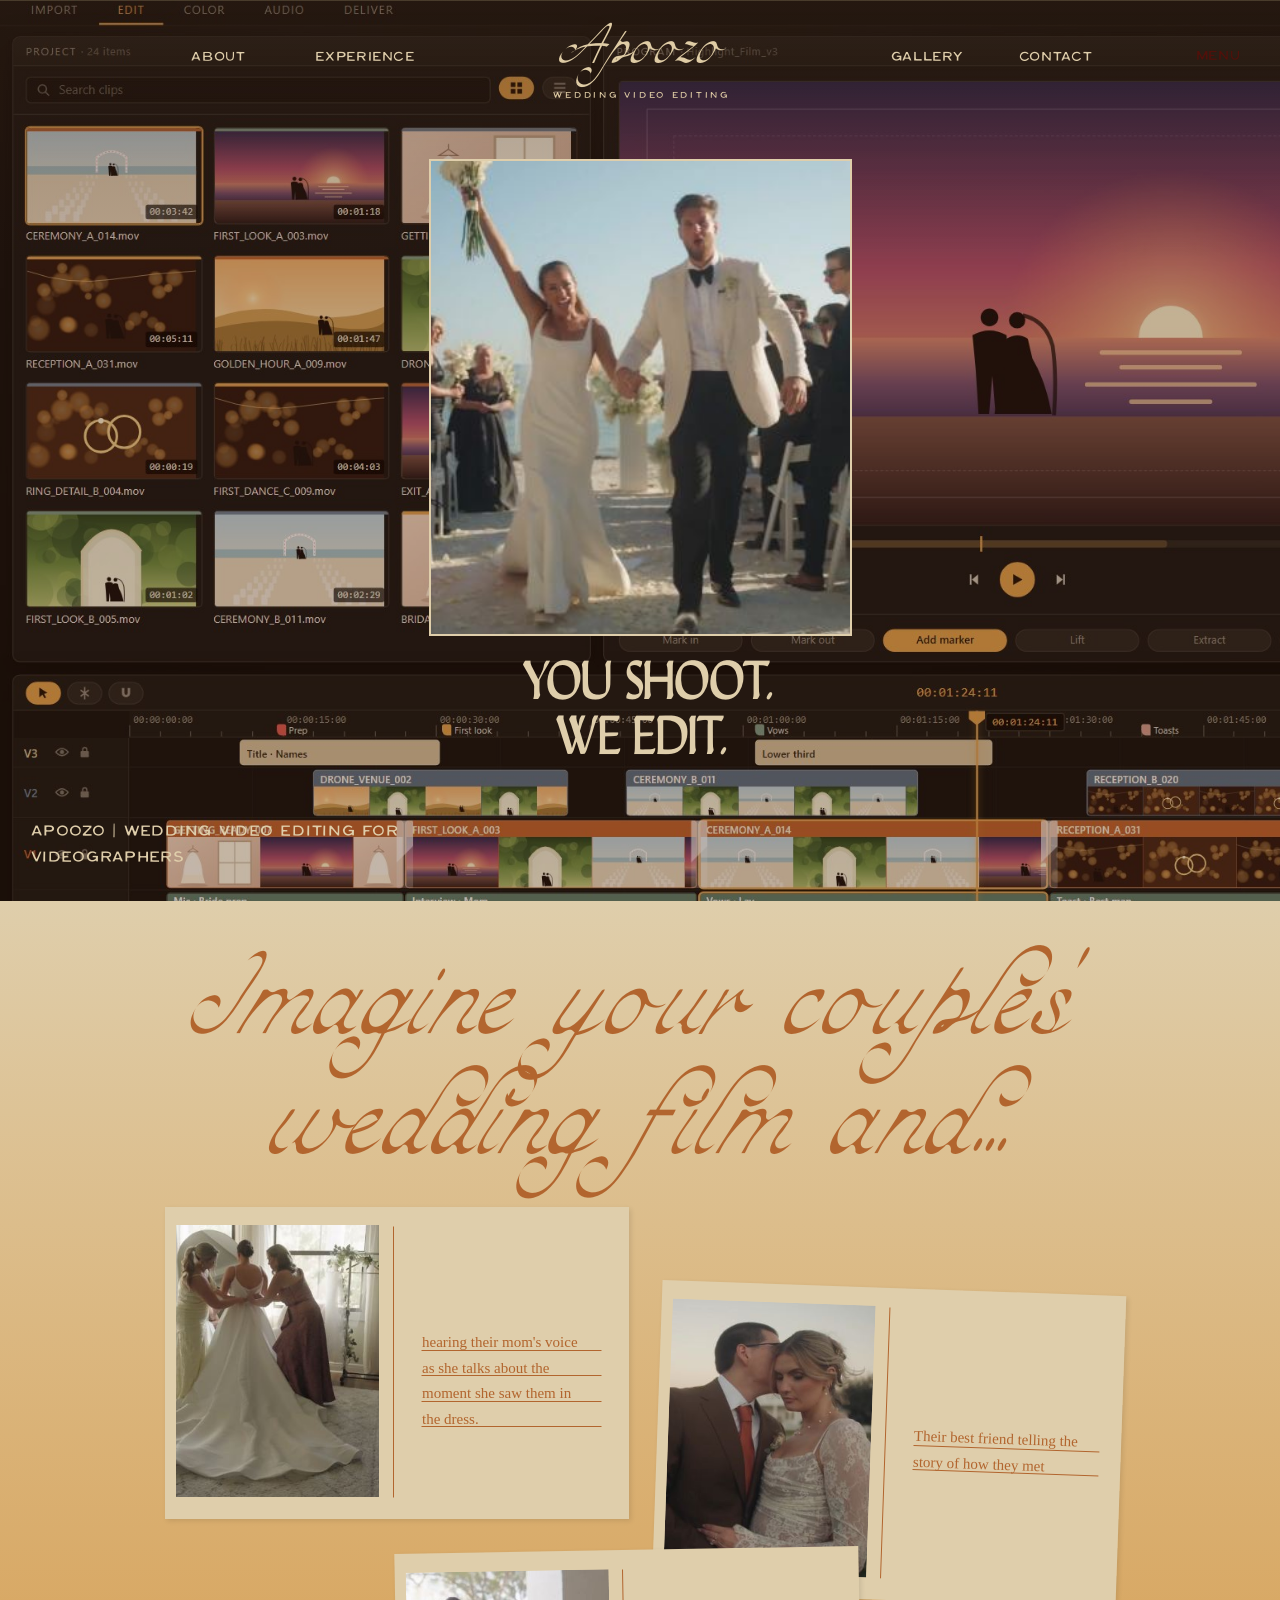
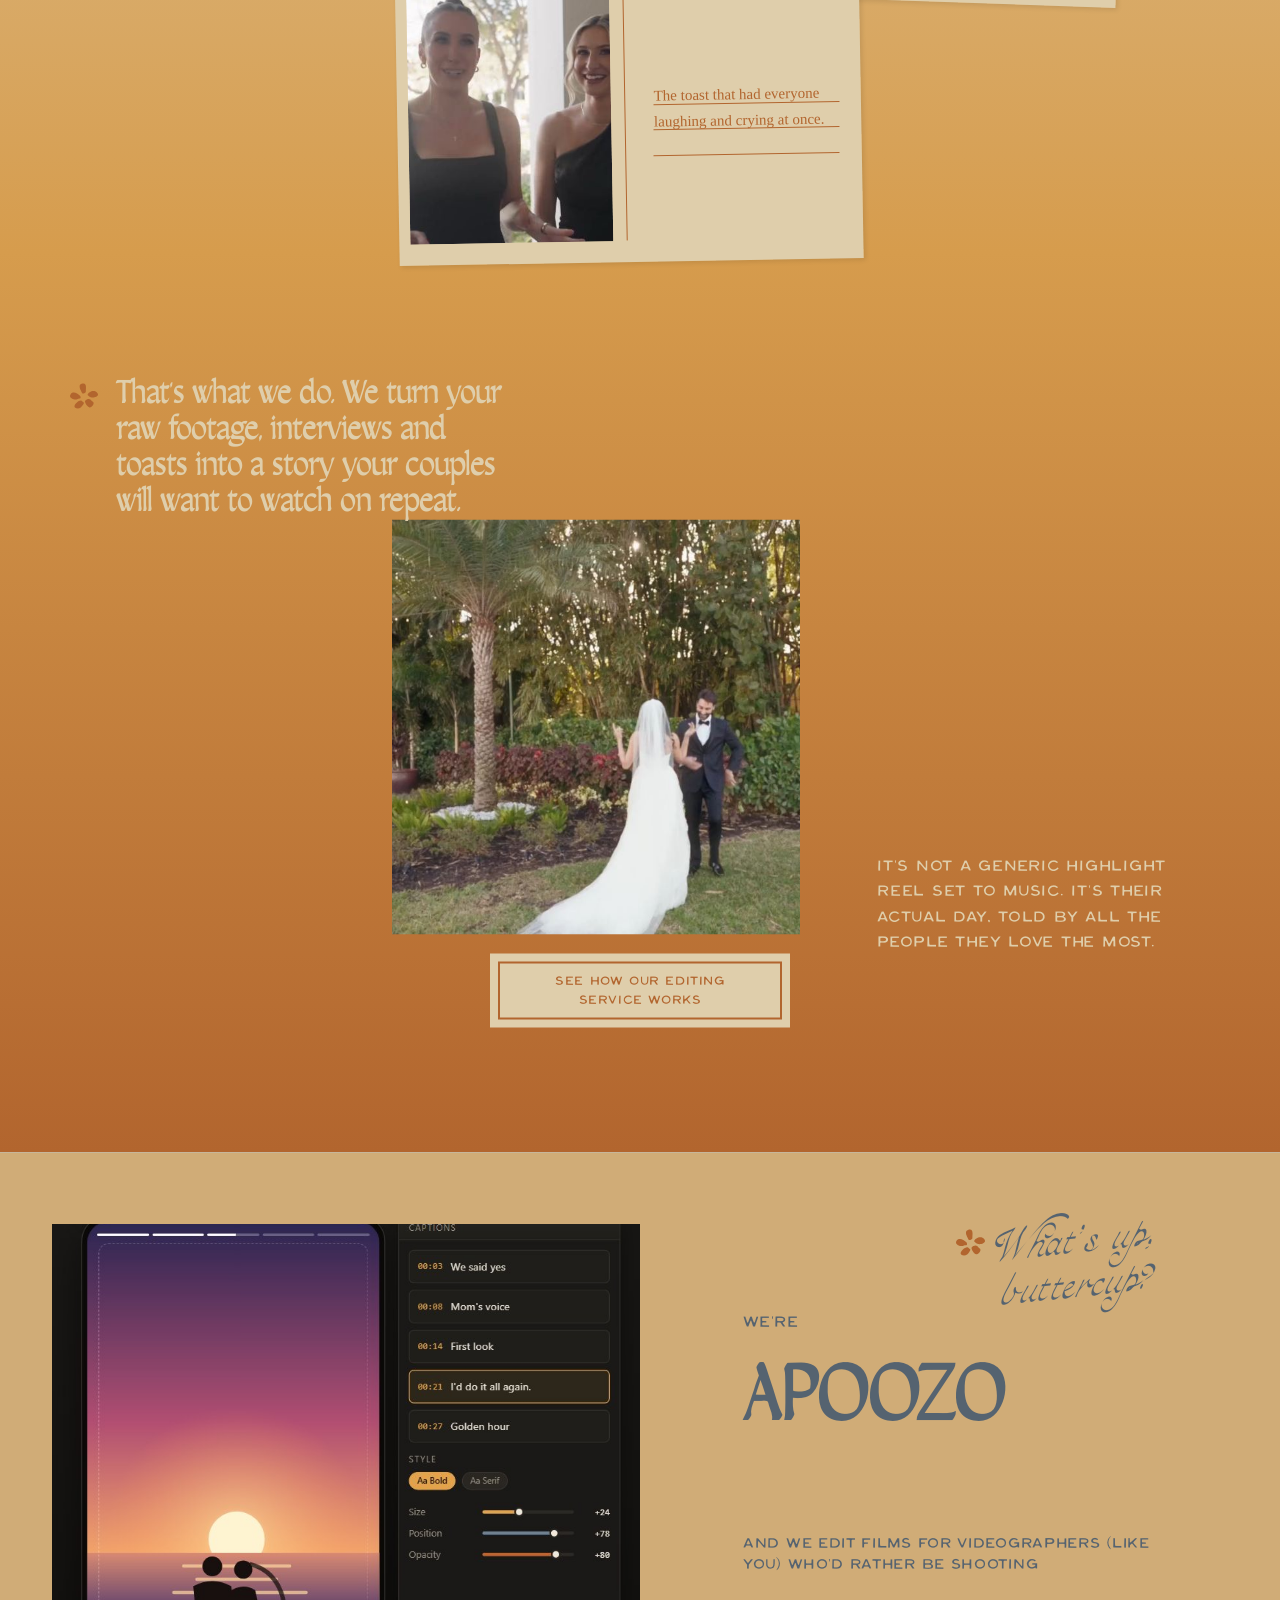
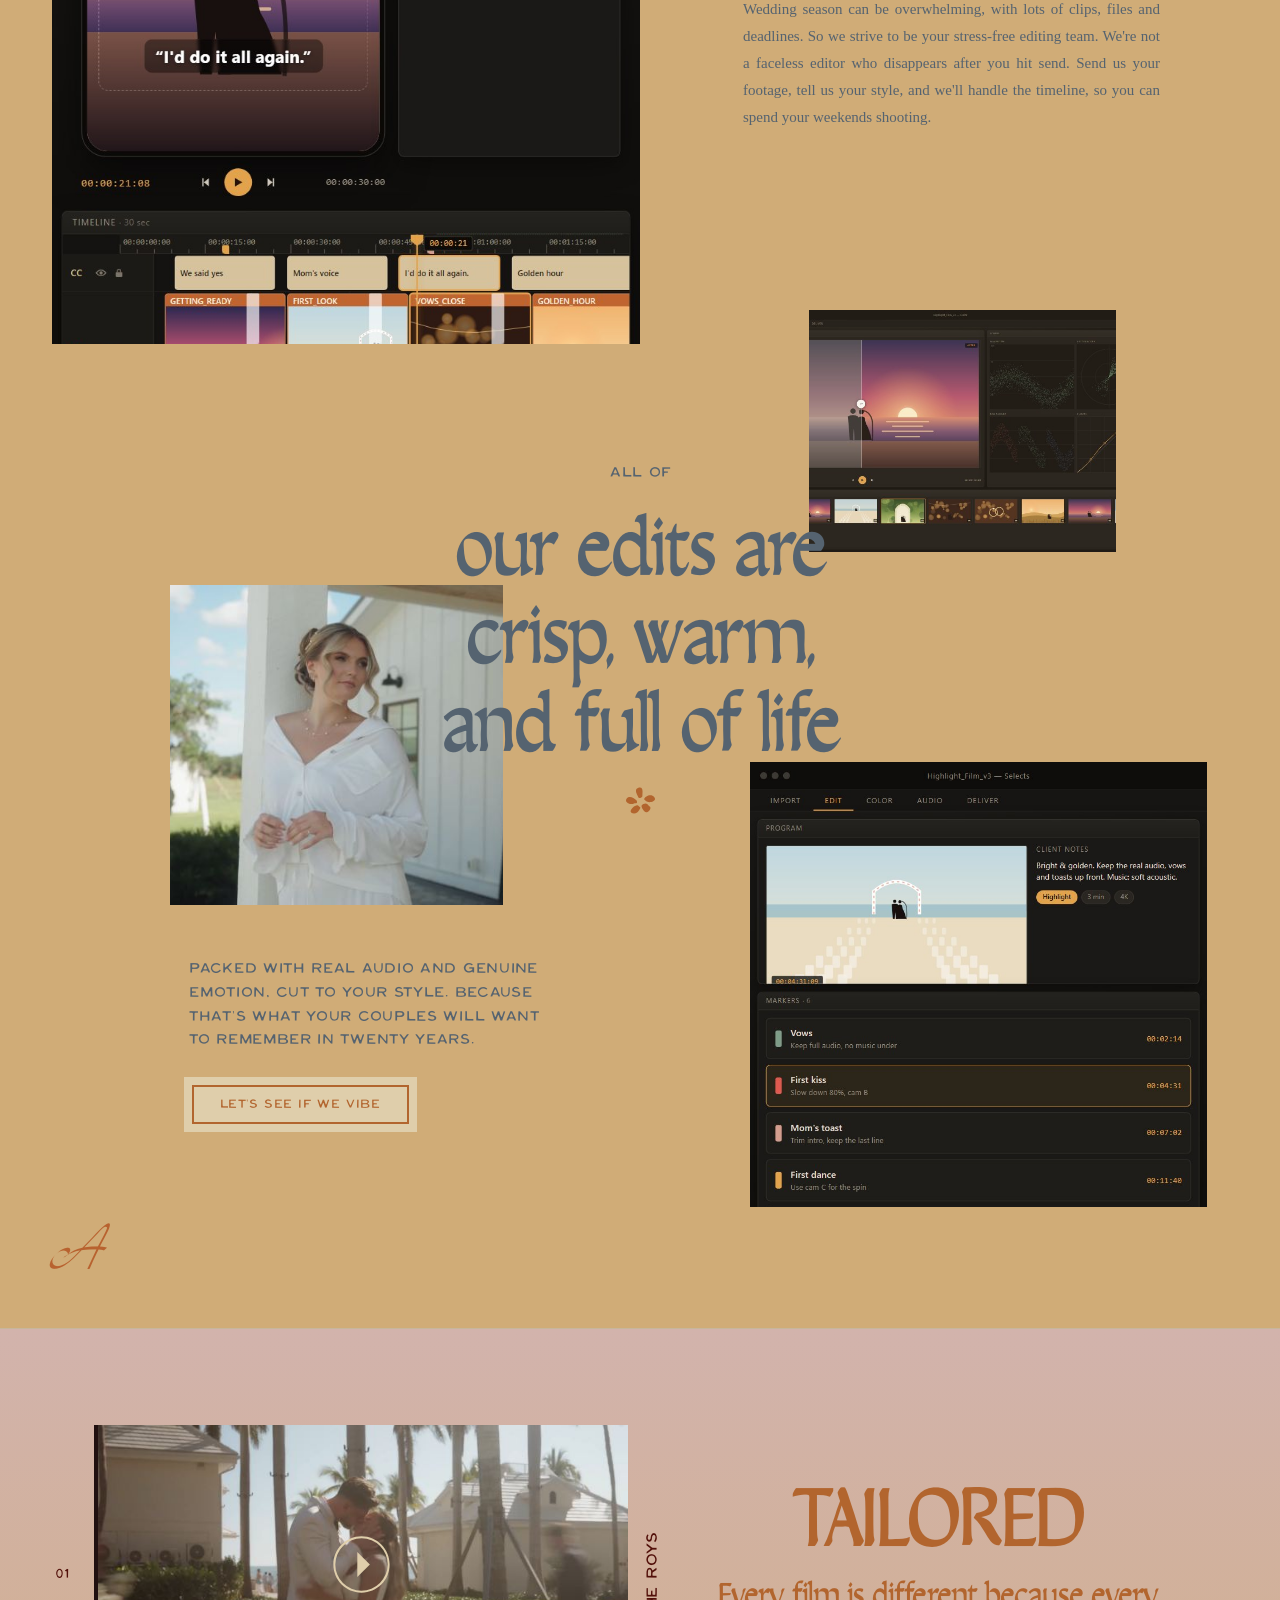
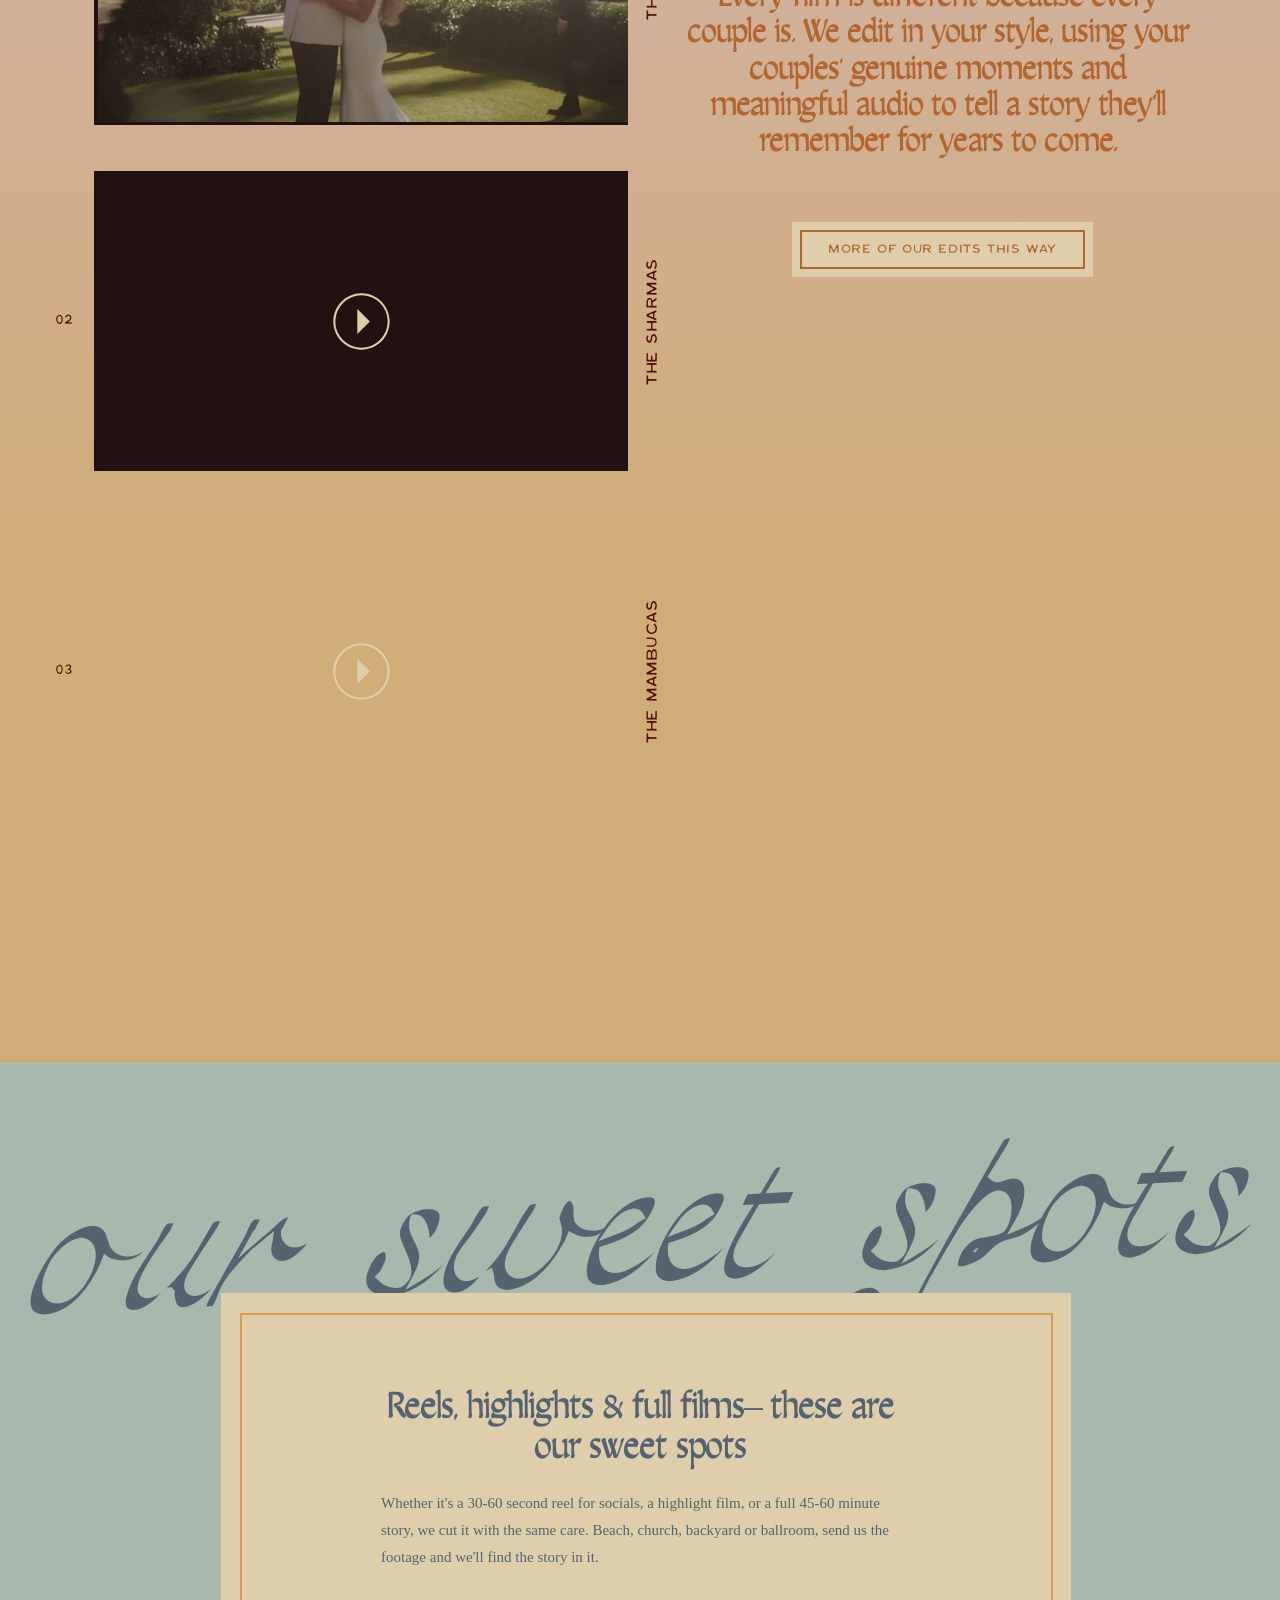
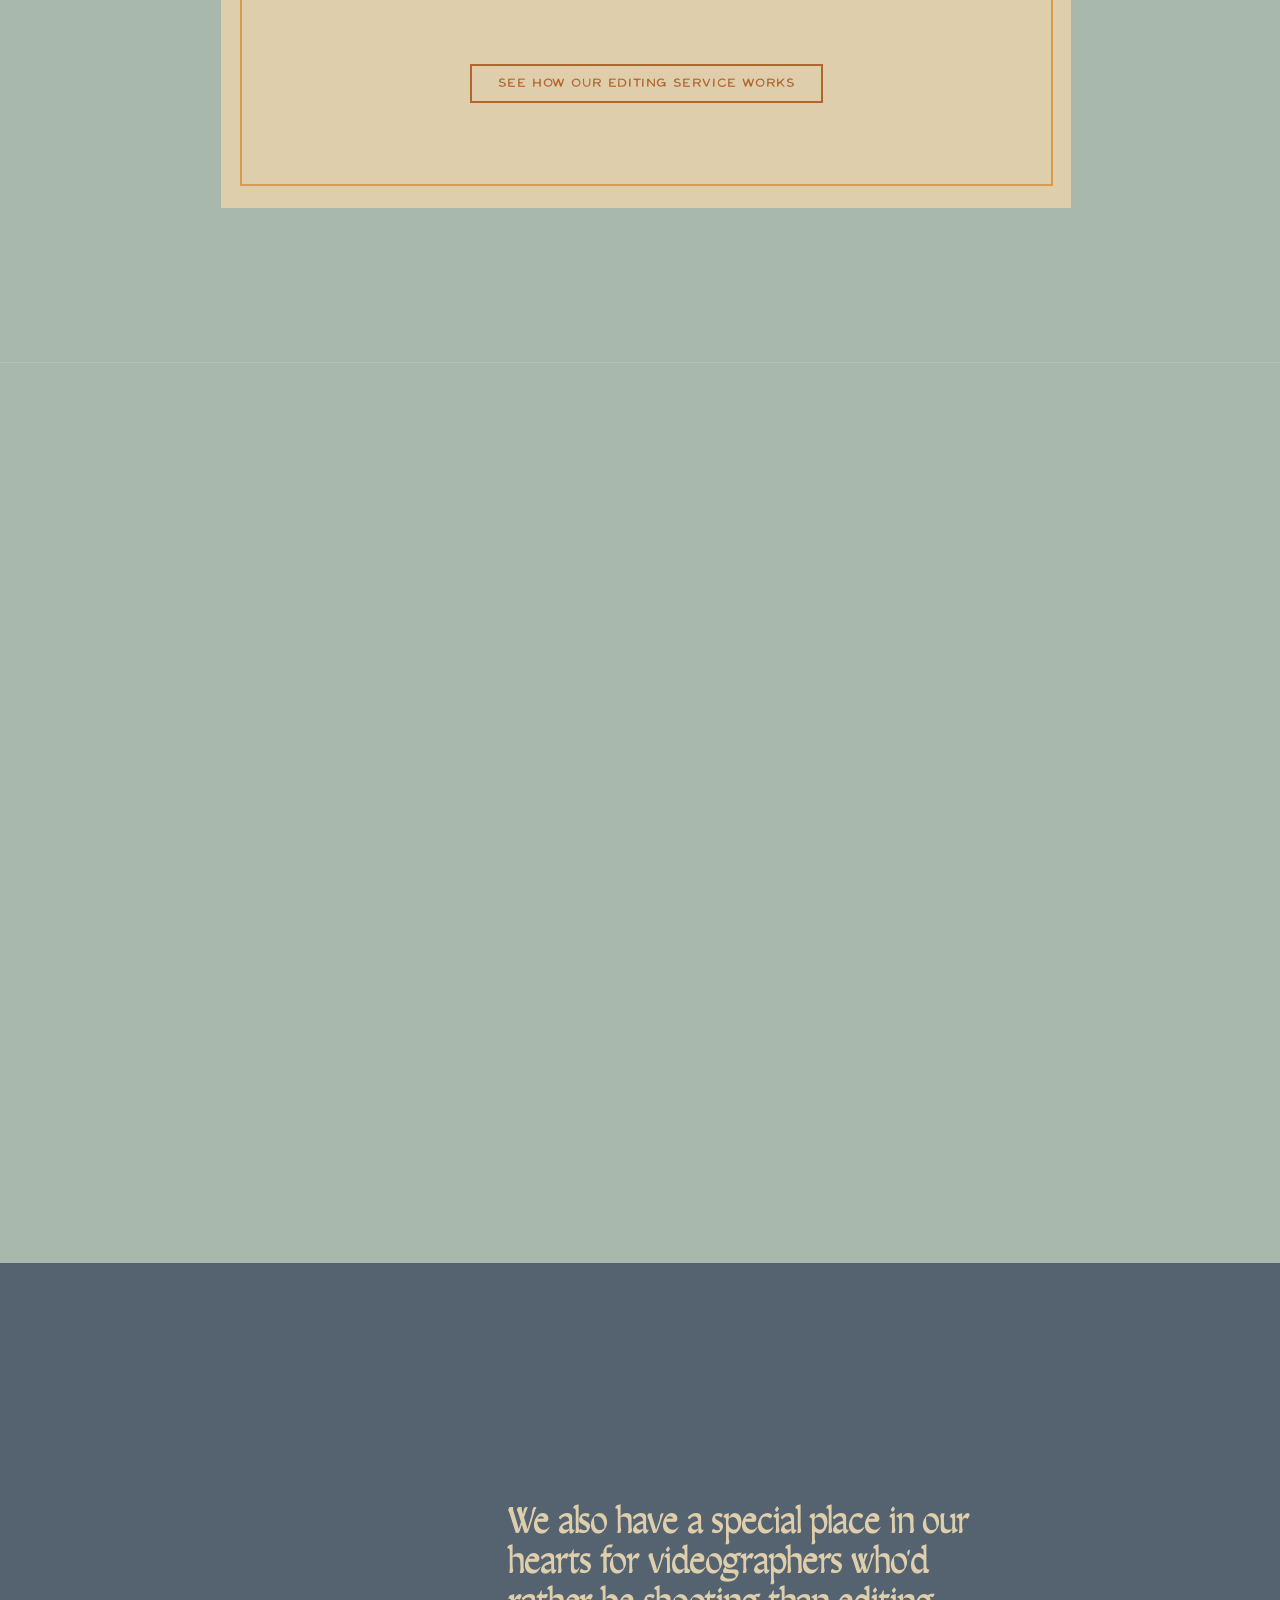
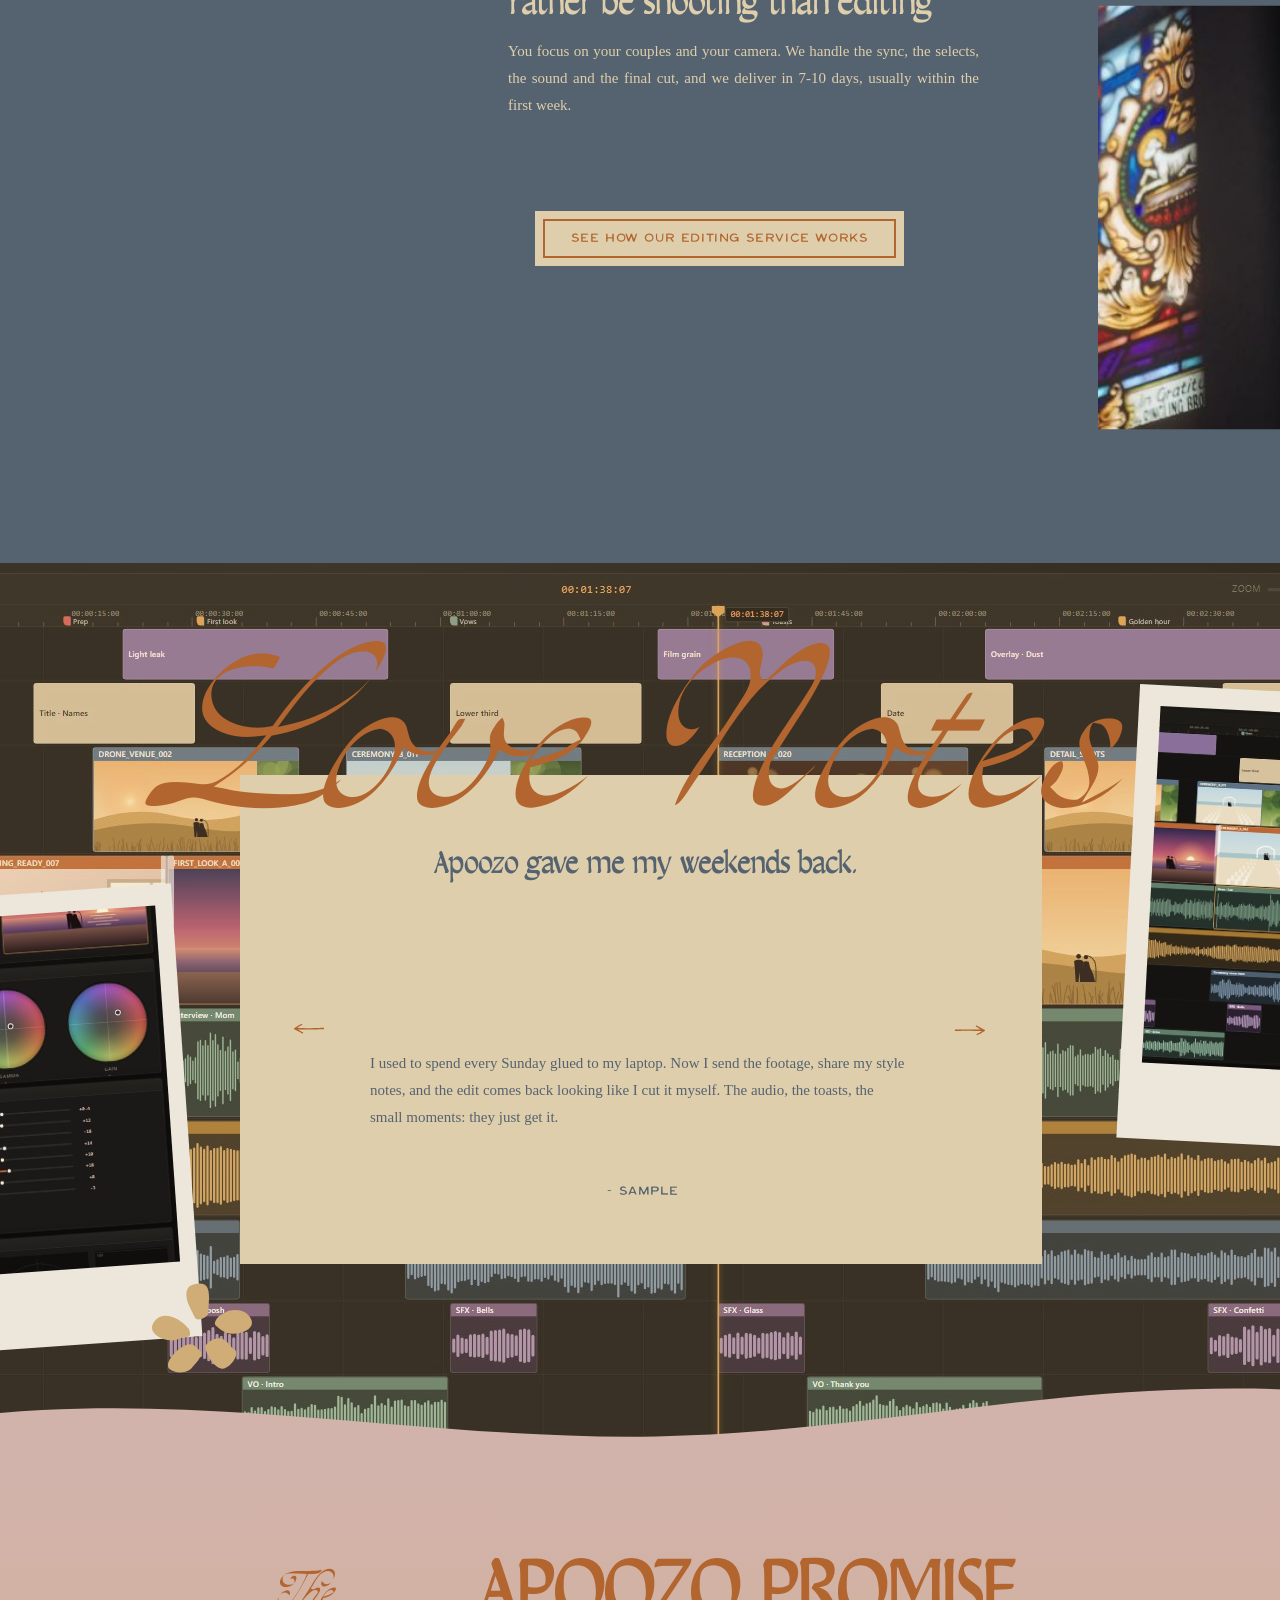
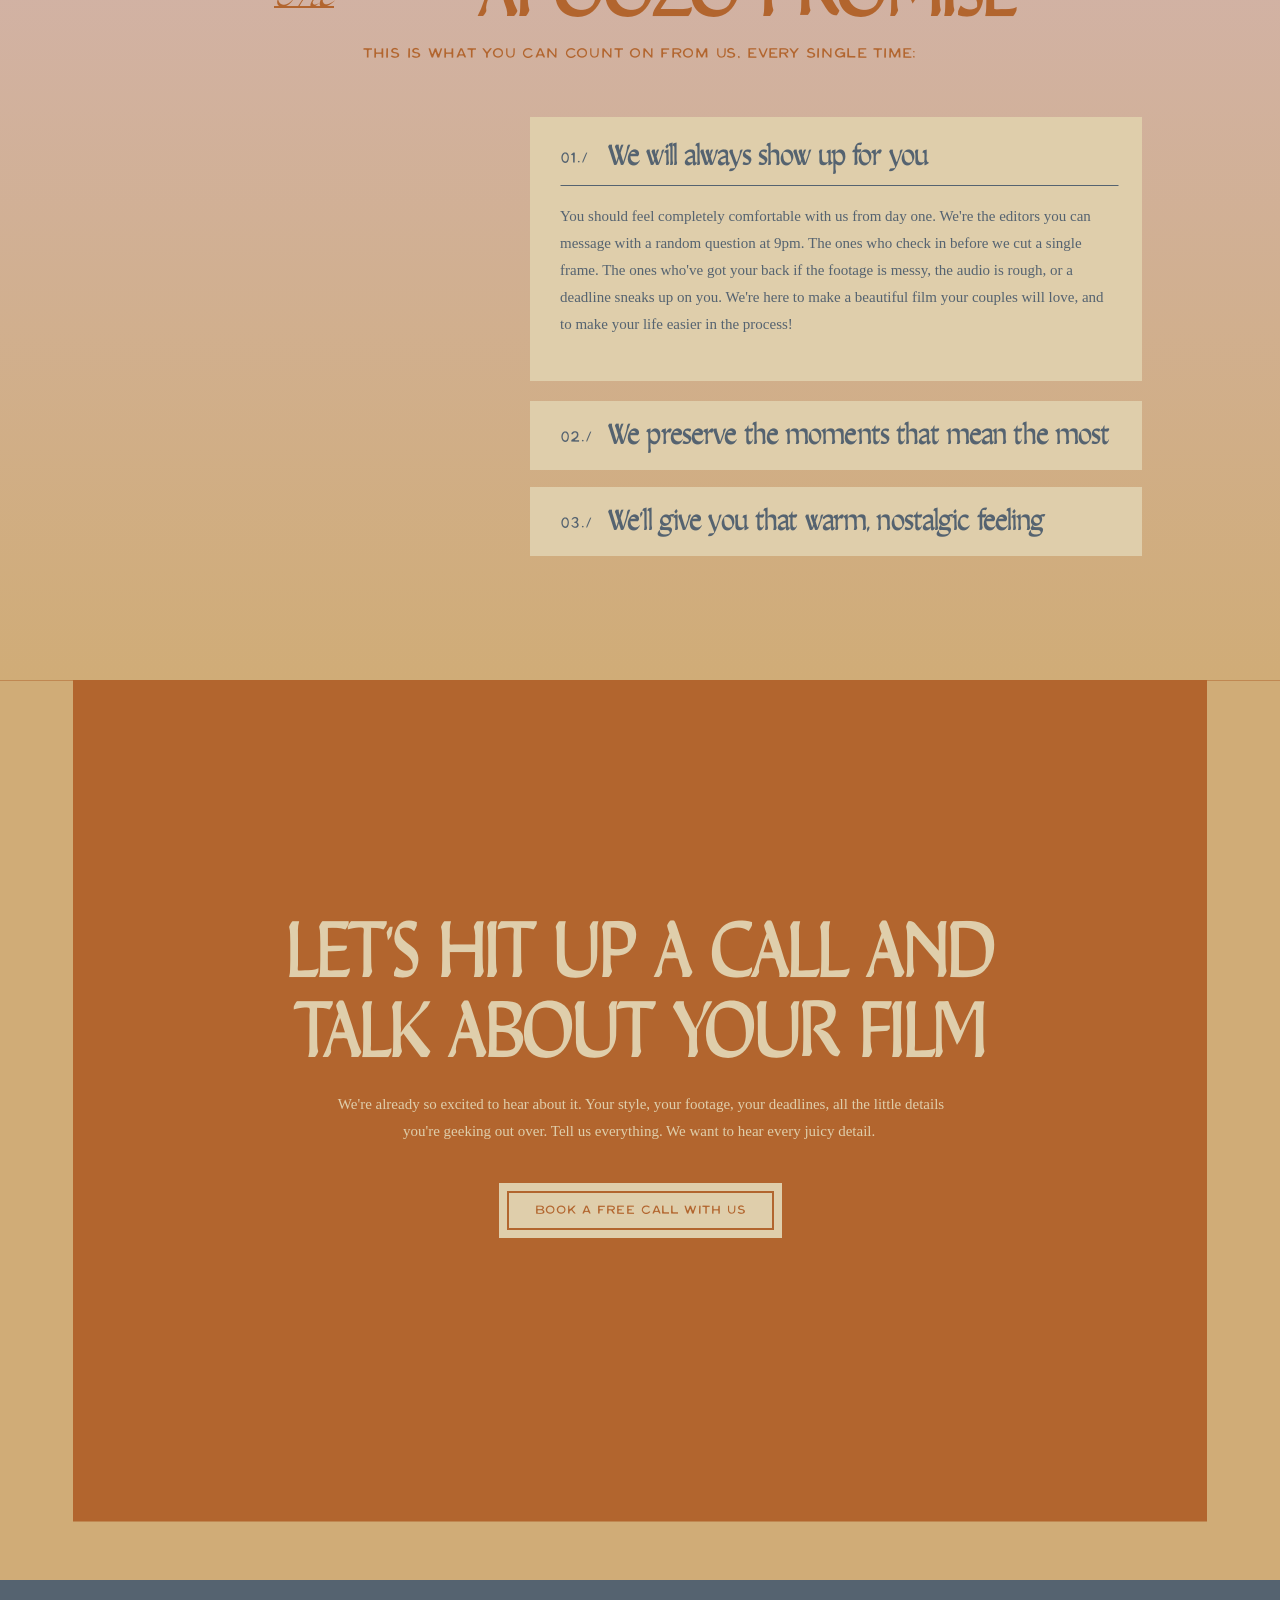
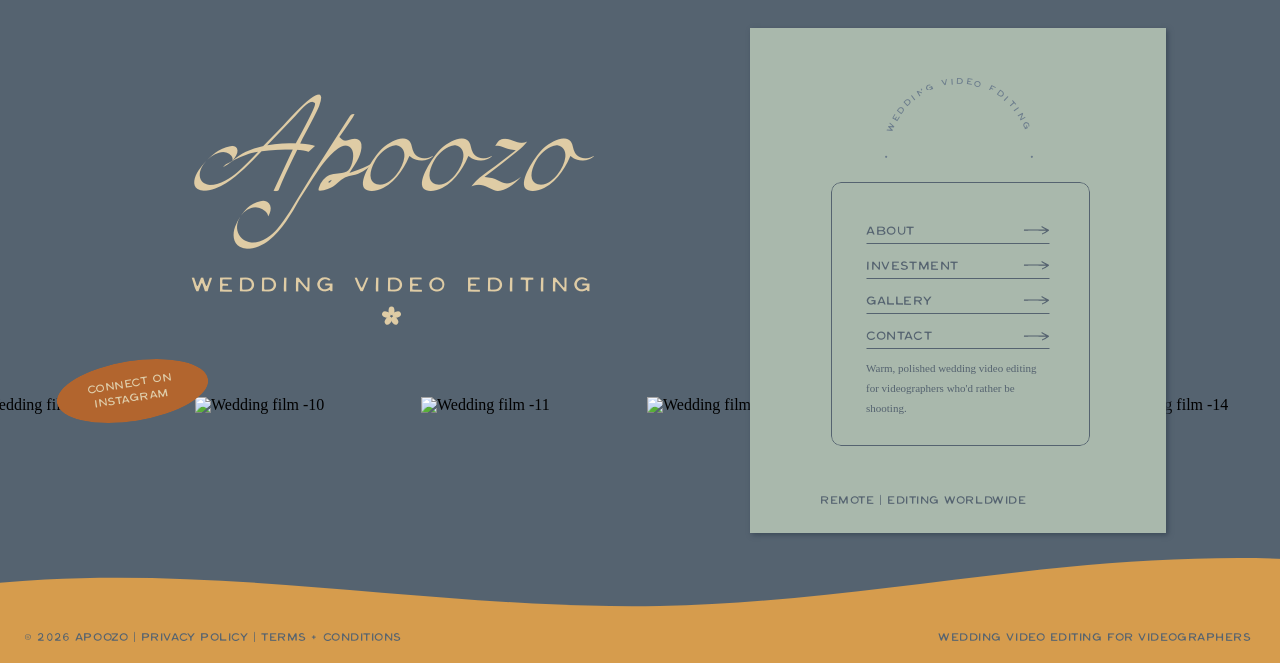
==== commit 483eda2d: "Apoozo: SEO on the www host, media from our own domain, faster video loading SEO / Search Console - " ====
--- a/index.htm
+++ b/index.htm
@@ -6,7 +6,7 @@
     <title>Wedding Video Editing Service for Videographers | Apoozo</title>
     <!-- seo:start -->
     <meta name="description" content="Outsource your wedding edits to Apoozo. Send your footage and get a polished, audio-driven wedding film back in 7-10 days. Reels from $120, highlights $275.">
-    <link rel="canonical" href="https://apoozofilms.com/">
+    <link rel="canonical" href="https://www.apoozofilms.com/">
     <meta name="robots" content="index,follow,max-image-preview:large,max-snippet:-1,max-video-preview:-1">
     <meta name="theme-color" content="#b2652e">
     <meta property="og:type" content="website">
@@ -14,21 +14,31 @@
     <meta property="og:locale" content="en_US">
     <meta property="og:title" content="Wedding Video Editing Service for Videographers | Apoozo">
     <meta property="og:description" content="Outsource your wedding edits to Apoozo. Send your footage and get a polished, audio-driven wedding film back in 7-10 days. Reels from $120, highlights $275.">
-    <meta property="og:url" content="https://apoozofilms.com/">
-    <meta property="og:image" content="https://apoozofilms.com/og-image.png">
+    <meta property="og:url" content="https://www.apoozofilms.com/">
+    <meta property="og:image" content="https://www.apoozofilms.com/og-image.png">
     <meta property="og:image:width" content="1200">
     <meta property="og:image:height" content="630">
     <meta property="og:image:alt" content="Apoozo wedding video editing for videographers">
     <meta name="twitter:card" content="summary_large_image">
     <meta name="twitter:title" content="Wedding Video Editing Service for Videographers | Apoozo">
     <meta name="twitter:description" content="Outsource your wedding edits to Apoozo. Send your footage and get a polished, audio-driven wedding film back in 7-10 days. Reels from $120, highlights $275.">
-    <meta name="twitter:image" content="https://apoozofilms.com/og-image.png">
+    <meta name="twitter:image" content="https://www.apoozofilms.com/og-image.png">
     <meta name="twitter:image:alt" content="Apoozo wedding video editing for videographers">
-    <link rel="apple-touch-icon" href="https://apoozofilms.com/apoozo-logo.png">
-    <link rel="preconnect" href="https://dev.gemseeroo.com" crossorigin>
-    <script type="application/ld+json">{"@context":"https://schema.org","@graph":[{"@type":"Organization","@id":"https://apoozofilms.com/#organization","name":"Apoozo","url":"https://apoozofilms.com/","logo":{"@type":"ImageObject","url":"https://apoozofilms.com/apoozo-logo.png","width":400,"height":400},"image":"https://apoozofilms.com/og-image.png","description":"Apoozo is a wedding video editing service for videographers. Send your footage and receive a polished, audio-driven wedding film in 7-10 days."},{"@type":"WebSite","@id":"https://apoozofilms.com/#website","url":"https://apoozofilms.com/","name":"Apoozo","inLanguage":"en","publisher":{"@id":"https://apoozofilms.com/#organization"}},{"@type":"Service","@id":"https://apoozofilms.com/#service","name":"Wedding video editing for videographers","serviceType":"Wedding video editing","provider":{"@id":"https://apoozofilms.com/#organization"},"areaServed":"Worldwide","description":"Outsourced wedding video editing: videographers upload their footage and receive a finished reel, highlight film or full-length film in 7-10 days.","audience":{"@type":"Audience","audienceType":"Wedding videographers"},"hasOfferCatalog":{"@type":"OfferCatalog","name":"Wedding video editing packages","itemListElement":[{"@type":"Offer","priceCurrency":"USD","price":"120","availability":"https://schema.org/InStock","deliveryLeadTime":{"@type":"QuantitativeValue","minValue":7,"maxValue":10,"unitCode":"DAY"},"itemOffered":{"@type":"Service","name":"Wedding reel (30-60 seconds)","description":"A 30 to 60 second wedding reel edited from your footage.","serviceType":"Wedding video editing"}},{"@type":"Offer","priceCurrency":"USD","price":"275","availability":"https://schema.org/InStock","deliveryLeadTime":{"@type":"QuantitativeValue","minValue":7,"maxValue":10,"unitCode":"DAY"},"itemOffered":{"@type":"Service","name":"Wedding highlight film","description":"A polished wedding highlight film edited from your footage.","serviceType":"Wedding video editing"}},{"@type":"Offer","priceCurrency":"USD","price":"540","availability":"https://schema.org/InStock","deliveryLeadTime":{"@type":"QuantitativeValue","minValue":7,"maxValue":10,"unitCode":"DAY"},"itemOffered":{"@type":"Service","name":"Full wedding film (45-60 minutes)","description":"A full-length 45 to 60 minute wedding film with interviews, toasts and real audio.","serviceType":"Wedding video editing"}}]}},{"@type":"WebPage","@id":"https://apoozofilms.com/#webpage","url":"https://apoozofilms.com/","name":"Wedding Video Editing Service for Videographers | Apoozo","description":"Outsource your wedding edits to Apoozo. Send your footage and get a polished, audio-driven wedding film back in 7-10 days. Reels from $120, highlights $275.","inLanguage":"en","isPartOf":{"@id":"https://apoozofilms.com/#website"},"about":{"@id":"https://apoozofilms.com/#organization"},"primaryImageOfPage":{"@type":"ImageObject","url":"https://apoozofilms.com/og-image.png"},"breadcrumb":{"@id":"https://apoozofilms.com/#breadcrumb"}},{"@type":"BreadcrumbList","@id":"https://apoozofilms.com/#breadcrumb","itemListElement":[{"@type":"ListItem","position":1,"name":"Home","item":"https://apoozofilms.com/"}]}]}</script>
+    <link rel="apple-touch-icon" href="https://www.apoozofilms.com/apoozo-logo.png">
+    <script type="application/ld+json">{"@context":"https://schema.org","@graph":[{"@type":"Organization","@id":"https://www.apoozofilms.com/#organization","name":"Apoozo","url":"https://www.apoozofilms.com/","logo":{"@type":"ImageObject","url":"https://www.apoozofilms.com/apoozo-logo.png","width":400,"height":400},"image":"https://www.apoozofilms.com/og-image.png","description":"Apoozo is a wedding video editing service for videographers. Send your footage and receive a polished, audio-driven wedding film in 7-10 days."},{"@type":"WebSite","@id":"https://www.apoozofilms.com/#website","url":"https://www.apoozofilms.com/","name":"Apoozo","inLanguage":"en","publisher":{"@id":"https://www.apoozofilms.com/#organization"}},{"@type":"Service","@id":"https://www.apoozofilms.com/#service","name":"Wedding video editing for videographers","serviceType":"Wedding video editing","provider":{"@id":"https://www.apoozofilms.com/#organization"},"areaServed":"Worldwide","description":"Outsourced wedding video editing: videographers upload their footage and receive a finished reel, highlight film or full-length film in 7-10 days.","audience":{"@type":"Audience","audienceType":"Wedding videographers"},"hasOfferCatalog":{"@type":"OfferCatalog","name":"Wedding video editing packages","itemListElement":[{"@type":"Offer","priceCurrency":"USD","price":"120","availability":"https://schema.org/InStock","deliveryLeadTime":{"@type":"QuantitativeValue","minValue":7,"maxValue":10,"unitCode":"DAY"},"itemOffered":{"@type":"Service","name":"Wedding reel (30-60 seconds)","description":"A 30 to 60 second wedding reel edited from your footage.","serviceType":"Wedding video editing"}},{"@type":"Offer","priceCurrency":"USD","price":"275","availability":"https://schema.org/InStock","deliveryLeadTime":{"@type":"QuantitativeValue","minValue":7,"maxValue":10,"unitCode":"DAY"},"itemOffered":{"@type":"Service","name":"Wedding highlight film","description":"A polished wedding highlight film edited from your footage.","serviceType":"Wedding video editing"}},{"@type":"Offer","priceCurrency":"USD","price":"540","availability":"https://schema.org/InStock","deliveryLeadTime":{"@type":"QuantitativeValue","minValue":7,"maxValue":10,"unitCode":"DAY"},"itemOffered":{"@type":"Service","name":"Full wedding film (45-60 minutes)","description":"A full-length 45 to 60 minute wedding film with interviews, toasts and real audio.","serviceType":"Wedding video editing"}}]}},{"@type":"WebPage","@id":"https://www.apoozofilms.com/#webpage","url":"https://www.apoozofilms.com/","name":"Wedding Video Editing Service for Videographers | Apoozo","description":"Outsource your wedding edits to Apoozo. Send your footage and get a polished, audio-driven wedding film back in 7-10 days. Reels from $120, highlights $275.","inLanguage":"en","isPartOf":{"@id":"https://www.apoozofilms.com/#website"},"about":{"@id":"https://www.apoozofilms.com/#organization"},"primaryImageOfPage":{"@type":"ImageObject","url":"https://www.apoozofilms.com/og-image.png"},"breadcrumb":{"@id":"https://www.apoozofilms.com/#breadcrumb"}},{"@type":"BreadcrumbList","@id":"https://www.apoozofilms.com/#breadcrumb","itemListElement":[{"@type":"ListItem","position":1,"name":"Home","item":"https://www.apoozofilms.com/"}]}]}</script>
     <!-- seo:end -->
-      <link rel="icon" type="image/png" href="https://dev.gemseeroo.com/apoozo/200/dKCNoKlElYZunDm8ls7_LA/334783/4.png">
+    <!-- perf:start -->
+    <script>(function(){
+function go(v){var s=v.getAttribute("data-lazy-src");if(!s)return;v.removeAttribute("data-lazy-src");v.src=s;v.load();var p=v.play&&v.play();if(p&&p.catch)p.catch(function(){});}
+if(!("IntersectionObserver" in window)){document.addEventListener("DOMContentLoaded",function(){[].forEach.call(document.querySelectorAll("video[data-lazy-src]"),go)});return;}
+var io=new IntersectionObserver(function(es){es.forEach(function(e){if(e.isIntersecting){io.unobserve(e.target);go(e.target);}});},{rootMargin:"0px 0px 250px 0px"});
+function watch(v){if(v.__apz)return;v.__apz=1;io.observe(v);}
+function scan(r){if(r.querySelectorAll)[].forEach.call(r.querySelectorAll("video[data-lazy-src]"),watch);}
+function boot(){scan(document);new MutationObserver(function(ms){ms.forEach(function(m){[].forEach.call(m.addedNodes,function(n){if(n.nodeType!==1)return;if(n.matches&&n.matches("video[data-lazy-src]"))watch(n);else scan(n);});});}).observe(document.documentElement,{childList:true,subtree:true});}
+if(document.readyState==="loading")document.addEventListener("DOMContentLoaded",boot);else boot();
+})();</script>
+    <!-- perf:end -->
+      <link rel="icon" type="image/png" href="/assets/200/dKCNoKlElYZunDm8ls7_LA/334783/4.png">
       <link rel="preconnect" href="https://static.showit.co">
     
     <link rel="preconnect" href="https://fonts.googleapis.com">
@@ -1650,7 +1660,7 @@
     width: 100%;
     height: 100%;
     background-color: #dfceab;
-    background-image: url('https://dev.gemseeroo.com/apoozo/file/HFwkQgfTKHRztR5smWpvxQ/185374/golden_day_brand_background.png');
+    background-image: url('/assets/file/HFwkQgfTKHRztR5smWpvxQ/185374/golden_day_brand_background.png');
     background-size: cover;
     background-position: center;
     background-repeat: no-repeat;
@@ -1669,7 +1679,7 @@
     left: 0;
     width: 100%;
     height: 100%;
-    background-image: url('https://dev.gemseeroo.com/apoozo/file/HFwkQgfTKHRztR5smWpvxQ/185374/golden_day_brand_background.png');
+    background-image: url('/assets/file/HFwkQgfTKHRztR5smWpvxQ/185374/golden_day_brand_background.png');
     background-size: cover;
     background-position: center;
     background-repeat: no-repeat;
@@ -1706,14 +1716,14 @@
 </style>
 
 <div id="goldenday-loading-screen">
-  <img src="https://dev.gemseeroo.com/apoozo/file/-DJqFfPitgjuFHBe9UKgIQ/185374/primary_golden_day_sunshine.svg" alt="Apoozo" class="loading-main-logo">
+  <img src="/assets/file/-DJqFfPitgjuFHBe9UKgIQ/185374/primary_golden_day_sunshine.svg" alt="Apoozo" class="loading-main-logo">
 </div>
     
   </head>
   <body>
     
     
-    <div id="si-sp" class="sp"><div id="menu" data-bid="menu" class="sb sib-menu sb-lm sb-ld"><div class="ss-s ss-bg"><div class="sc" style="width:1200px"><div data-sid="menu_0" class="sie-menu_0 se"><div style="width:100%;height:100%" data-img="menu_0" class="se-img se-gr slzy"><span role="img" aria-label="starfish"></span></div></div><div data-sid="menu_1" class="sie-menu_1 se se-pc"><div class="se-t sie-menu_1-text st-m-subheading st-d-subheading se-rc">menu</div></div></div></div></div><div id="hero" data-bid="hero" class="sb sib-hero sb-nm-wH sb-nd-wH"><div class="ss-s ss-bg"><div class="sb-m"></div><div class="sc" style="width:1200px"><div data-sid="hero_0" class="sie-hero_0 se"><div style="width:100%;height:100%" data-img="hero_0" class="se-img se-gr slzy"></div><noscript><img src="https://dev.gemseeroo.com/apoozo/2400/bCSMVXAeyN6Tr9dGK_P3kA/shared/dsc00096-3_2.jpg" class="se-img" alt="" title="DSC00096-3 2"></noscript></div><div data-sid="hero_1" class="sie-hero_1 se"><div style="width:100%;height:100%" data-img="hero_1" class="se-img se-gr slzy"><span role="img" aria-label="Worn paper background overlay for texture"></span></div><noscript><img src="https://dev.gemseeroo.com/apoozo/1200/nh1iTjtRSheHEDiSRX-N3Q/shared/paper-texture-background-5.jpg" class="se-img" alt="Worn paper background overlay for texture" title="Paper-texture-background"></noscript></div><div data-sid="hero_2" class="sie-hero_2 se"><div class="se-simple"></div></div><div data-sid="hero_3" class="sie-hero_3 se"><div class="se-simple"></div></div><div data-sid="hero_4" class="sie-hero_4 se"><h1 class="se-t sie-hero_4-text st-m-subheading st-d-subheading se-rc">Apoozo | Wedding video editing for videographers</h1></div><div data-sid="hero_5" class="sie-hero_5 se"><video class="sb-mc" src="https://dev.gemseeroo.com/apoozo/file/6_idn_LAAvoJ-ubi6XZzIg/shared/golden_day_films_-_website_video.mp4#t=0.001" width="100%" height="100%" style="object-fit:cover" autoplay="" loop="" muted="" playsinline=""><track kind="captions" src="" label="No captions available" default=""></track>Your browser does not support the video tag.</video></div><div data-sid="hero_6" class="sie-hero_6 se"><div class="se-simple"></div></div><div data-sid="hero_7" class="sie-hero_7 se"><h2 class="se-t sie-hero_7-text st-m-title st-d-title se-rc">You shoot.<br>We edit.&nbsp;</h2></div><a href="#/" target="_self" class="sie-hero_8 se" data-sid="hero_8"><div style="width:100%;height:100%" data-img="hero_8" class="se-img se-gr slzy"><span role="img" aria-label="Apoozo logo in script lettering with the tagline Wedding Video Editing"></span></div></a><a href="about.html" target="_self" class="sie-hero_9 se" data-sid="hero_9"><nav class="se-t sie-hero_9-text st-m-subheading st-d-subheading">about</nav></a><a href="experience.html" target="_self" class="sie-hero_10 se" data-sid="hero_10"><nav class="se-t sie-hero_10-text st-m-subheading st-d-subheading">experience</nav></a><a href="gallery.html" target="_self" class="sie-hero_11 se" data-sid="hero_11"><nav class="se-t sie-hero_11-text st-m-subheading st-d-subheading">gallery</nav></a><a href="contact.html" target="_self" class="sie-hero_12 se" data-sid="hero_12"><nav class="se-t sie-hero_12-text st-m-subheading st-d-subheading">contact</nav></a></div></div></div><div id="intro" data-bid="intro" class="sb sib-intro sb-nm-wH"><div class="ss-s ss-bg"><div class="sc" style="width:1200px"><div data-sid="intro_0" class="sie-intro_0 se"><div style="width:100%;height:100%" data-img="intro_0" class="se-img se-gr slzy"><span role="img" aria-label="Palm tree illustration in golden yellow"></span></div></div><div data-sid="intro_1" class="sie-intro_1 se"><h2 class="se-t sie-intro_1-text st-m-heading st-d-heading se-rc">Imagine your couples' wedding film and...</h2></div><div class="str-im str-id" data-tran="intro_2"><div data-sid="intro_2" class="sie-intro_2 se"><video class="sb-mc" src="https://dev.gemseeroo.com/apoozo/file/qFn4pVFe9Va_gRfzen07Lw/shared/golden_day_films_-liz_dress.mp4#t=0.001" width="100%" height="100%" style="object-fit:cover" autoplay="" loop="" muted="" playsinline=""><track kind="captions" src="" label="No captions available" default=""></track>Your browser does not support the video tag.</video></div></div><div class="str-im str-id" data-tran="intro_3"><div data-sid="intro_3" class="sie-intro_3 se"><p class="se-t sie-intro_3-text st-m-paragraph st-d-paragraph se-rc">hearing their mom's voice as she talks about the moment she saw them in the dress.&nbsp;</p></div></div><div class="str-id" data-tran="intro_4"><div data-sid="intro_4" class="sie-intro_4 se"><svg class="se-line"><line data-d-strokelinecap="butt" data-d-linestyle="solid" data-d-thickness="1" data-d-rotatedwidth="0" data-d-rotatedheight="271" data-d-widthoffset="135.5" data-d-heightoffset="135.5" data-d-isround="false" data-d-rotation="90" data-d-roundedsolid="false" data-d-dotted="false" data-d-length="271" data-d-mirrorline="false" data-d-dashwidth="21" data-d-spacing="15" data-d-dasharrayvalue="none" data-m-strokelinecap="butt" data-m-linestyle="solid" data-m-thickness="1" data-m-rotatedwidth="0" data-m-rotatedheight="144" data-m-widthoffset="72" data-m-heightoffset="72" data-m-isround="false" data-m-rotation="90" data-m-roundedsolid="false" data-m-dotted="false" data-m-length="144" data-m-mirrorline="false" data-m-dashwidth="21" data-m-spacing="15" data-m-dasharrayvalue="none" x1="0" y1="0" x2="100%" y2="100%"></line></svg></div></div><div class="str-id" data-tran="intro_5"><div data-sid="intro_5" class="sie-intro_5 se"><svg class="se-line"><line data-d-strokelinecap="butt" data-d-linestyle="solid" data-d-thickness="1" data-d-rotatedwidth="180" data-d-rotatedheight="0" data-d-widthoffset="0" data-d-heightoffset="0" data-d-isround="false" data-d-rotation="0" data-d-roundedsolid="false" data-d-dotted="false" data-d-length="180" data-d-mirrorline="false" data-d-dashwidth="21" data-d-spacing="15" data-d-dasharrayvalue="none" data-m-strokelinecap="butt" data-m-linestyle="solid" data-m-thickness="1" data-m-rotatedwidth="137" data-m-rotatedheight="0" data-m-widthoffset="0" data-m-heightoffset="0" data-m-isround="false" data-m-rotation="0" data-m-roundedsolid="false" data-m-dotted="false" data-m-length="137" data-m-mirrorline="false" data-m-dashwidth="21" data-m-spacing="15" data-m-dasharrayvalue="none" x1="0" y1="0" x2="100%" y2="100%"></line></svg></div></div><div class="str-id" data-tran="intro_6"><div data-sid="intro_6" class="sie-intro_6 se"><svg class="se-line"><line data-d-strokelinecap="butt" data-d-linestyle="solid" data-d-thickness="1" data-d-rotatedwidth="180" data-d-rotatedheight="0" data-d-widthoffset="0" data-d-heightoffset="0" data-d-isround="false" data-d-rotation="0" data-d-roundedsolid="false" data-d-dotted="false" data-d-length="180" data-d-mirrorline="false" data-d-dashwidth="21" data-d-spacing="15" data-d-dasharrayvalue="none" data-m-strokelinecap="butt" data-m-linestyle="solid" data-m-thickness="1" data-m-rotatedwidth="137" data-m-rotatedheight="0" data-m-widthoffset="0" data-m-heightoffset="0" data-m-isround="false" data-m-rotation="0" data-m-roundedsolid="false" data-m-dotted="false" data-m-length="137" data-m-mirrorline="false" data-m-dashwidth="21" data-m-spacing="15" data-m-dasharrayvalue="none" x1="0" y1="0" x2="100%" y2="100%"></line></svg></div></div><div class="str-im str-id" data-tran="intro_7"><div data-sid="intro_7" class="sie-intro_7 se"><svg class="se-line"><line data-d-strokelinecap="butt" data-d-linestyle="solid" data-d-thickness="1" data-d-rotatedwidth="180" data-d-rotatedheight="0" data-d-widthoffset="0" data-d-heightoffset="0" data-d-isround="false" data-d-rotation="0" data-d-roundedsolid="false" data-d-dotted="false" data-d-length="180" data-d-mirrorline="false" data-d-dashwidth="21" data-d-spacing="15" data-d-dasharrayvalue="none" data-m-strokelinecap="butt" data-m-linestyle="solid" data-m-thickness="1" data-m-rotatedwidth="137" data-m-rotatedheight="0" data-m-widthoffset="0" data-m-heightoffset="0" data-m-isround="false" data-m-rotation="0" data-m-roundedsolid="false" data-m-dotted="false" data-m-length="137" data-m-mirrorline="false" data-m-dashwidth="21" data-m-spacing="15" data-m-dasharrayvalue="none" x1="0" y1="0" x2="100%" y2="100%"></line></svg></div></div><div class="str-id" data-tran="intro_8"><div data-sid="intro_8" class="sie-intro_8 se"><svg class="se-line"><line data-d-strokelinecap="butt" data-d-linestyle="solid" data-d-thickness="1" data-d-rotatedwidth="180" data-d-rotatedheight="0" data-d-widthoffset="0" data-d-heightoffset="0" data-d-isround="false" data-d-rotation="0" data-d-roundedsolid="false" data-d-dotted="false" data-d-length="180" data-d-mirrorline="false" data-d-dashwidth="21" data-d-spacing="15" data-d-dasharrayvalue="none" data-m-strokelinecap="butt" data-m-linestyle="solid" data-m-thickness="1" data-m-rotatedwidth="137" data-m-rotatedheight="0" data-m-widthoffset="0" data-m-heightoffset="0" data-m-isround="false" data-m-rotation="0" data-m-roundedsolid="false" data-m-dotted="false" data-m-length="137" data-m-mirrorline="false" data-m-dashwidth="21" data-m-spacing="15" data-m-dasharrayvalue="none" x1="0" y1="0" x2="100%" y2="100%"></line></svg></div></div><div class="str-im str-id" data-tran="intro_9"><div data-sid="intro_9" class="sie-intro_9 se"><div style="width:100%;height:100%" data-img="intro_9" class="se-img se-gr slzy"></div></div></div><div class="str-id" data-tran="intro_10"><div data-sid="intro_10" class="sie-intro_10 se"><div class="se-simple"></div></div></div><div class="str-im str-id" data-tran="intro_11"><div data-sid="intro_11" class="sie-intro_11 se"><video class="sb-mc" src="https://dev.gemseeroo.com/apoozo/file/qFn4pVFe9Va_gRfzen07Lw/shared/golden_day_films_-liz_dress.mp4#t=0.001" width="100%" height="100%" style="object-fit:cover" autoplay="" loop="" muted="" playsinline=""><track kind="captions" src="" label="No captions available" default=""></track>Your browser does not support the video tag.</video></div></div><div class="str-im str-id" data-tran="intro_12"><div data-sid="intro_12" class="sie-intro_12 se"><p class="se-t sie-intro_12-text st-m-paragraph st-d-paragraph se-rc">hearing their mom's voice as she talks about the moment she saw them in the dress.&nbsp;</p></div></div><div class="str-id" data-tran="intro_13"><div data-sid="intro_13" class="sie-intro_13 se"><svg class="se-line"><line data-d-strokelinecap="butt" data-d-linestyle="solid" data-d-thickness="1" data-d-rotatedwidth="0" data-d-rotatedheight="271" data-d-widthoffset="135.5" data-d-heightoffset="135.5" data-d-isround="false" data-d-rotation="90" data-d-roundedsolid="false" data-d-dotted="false" data-d-length="271" data-d-mirrorline="false" data-d-dashwidth="21" data-d-spacing="15" data-d-dasharrayvalue="none" data-m-strokelinecap="butt" data-m-linestyle="solid" data-m-thickness="1" data-m-rotatedwidth="0" data-m-rotatedheight="144" data-m-widthoffset="72" data-m-heightoffset="72" data-m-isround="false" data-m-rotation="90" data-m-roundedsolid="false" data-m-dotted="false" data-m-length="144" data-m-mirrorline="false" data-m-dashwidth="21" data-m-spacing="15" data-m-dasharrayvalue="none" x1="0" y1="0" x2="100%" y2="100%"></line></svg></div></div><div class="str-id" data-tran="intro_14"><div data-sid="intro_14" class="sie-intro_14 se"><svg class="se-line"><line data-d-strokelinecap="butt" data-d-linestyle="solid" data-d-thickness="1" data-d-rotatedwidth="180" data-d-rotatedheight="0" data-d-widthoffset="0" data-d-heightoffset="0" data-d-isround="false" data-d-rotation="0" data-d-roundedsolid="false" data-d-dotted="false" data-d-length="180" data-d-mirrorline="false" data-d-dashwidth="21" data-d-spacing="15" data-d-dasharrayvalue="none" data-m-strokelinecap="butt" data-m-linestyle="solid" data-m-thickness="1" data-m-rotatedwidth="137" data-m-rotatedheight="0" data-m-widthoffset="0" data-m-heightoffset="0" data-m-isround="false" data-m-rotation="0" data-m-roundedsolid="false" data-m-dotted="false" data-m-length="137" data-m-mirrorline="false" data-m-dashwidth="21" data-m-spacing="15" data-m-dasharrayvalue="none" x1="0" y1="0" x2="100%" y2="100%"></line></svg></div></div><div class="str-id" data-tran="intro_15"><div data-sid="intro_15" class="sie-intro_15 se"><svg class="se-line"><line data-d-strokelinecap="butt" data-d-linestyle="solid" data-d-thickness="1" data-d-rotatedwidth="180" data-d-rotatedheight="0" data-d-widthoffset="0" data-d-heightoffset="0" data-d-isround="false" data-d-rotation="0" data-d-roundedsolid="false" data-d-dotted="false" data-d-length="180" data-d-mirrorline="false" data-d-dashwidth="21" data-d-spacing="15" data-d-dasharrayvalue="none" data-m-strokelinecap="butt" data-m-linestyle="solid" data-m-thickness="1" data-m-rotatedwidth="137" data-m-rotatedheight="0" data-m-widthoffset="0" data-m-heightoffset="0" data-m-isround="false" data-m-rotation="0" data-m-roundedsolid="false" data-m-dotted="false" data-m-length="137" data-m-mirrorline="false" data-m-dashwidth="21" data-m-spacing="15" data-m-dasharrayvalue="none" x1="0" y1="0" x2="100%" y2="100%"></line></svg></div></div><div class="str-im str-id" data-tran="intro_16"><div data-sid="intro_16" class="sie-intro_16 se"><svg class="se-line"><line data-d-strokelinecap="butt" data-d-linestyle="solid" data-d-thickness="1" data-d-rotatedwidth="180" data-d-rotatedheight="0" data-d-widthoffset="0" data-d-heightoffset="0" data-d-isround="false" data-d-rotation="0" data-d-roundedsolid="false" data-d-dotted="false" data-d-length="180" data-d-mirrorline="false" data-d-dashwidth="21" data-d-spacing="15" data-d-dasharrayvalue="none" data-m-strokelinecap="butt" data-m-linestyle="solid" data-m-thickness="1" data-m-rotatedwidth="137" data-m-rotatedheight="0" data-m-widthoffset="0" data-m-heightoffset="0" data-m-isround="false" data-m-rotation="0" data-m-roundedsolid="false" data-m-dotted="false" data-m-length="137" data-m-mirrorline="false" data-m-dashwidth="21" data-m-spacing="15" data-m-dasharrayvalue="none" x1="0" y1="0" x2="100%" y2="100%"></line></svg></div></div><div class="str-id" data-tran="intro_17"><div data-sid="intro_17" class="sie-intro_17 se"><svg class="se-line"><line data-d-strokelinecap="butt" data-d-linestyle="solid" data-d-thickness="1" data-d-rotatedwidth="180" data-d-rotatedheight="0" data-d-widthoffset="0" data-d-heightoffset="0" data-d-isround="false" data-d-rotation="0" data-d-roundedsolid="false" data-d-dotted="false" data-d-length="180" data-d-mirrorline="false" data-d-dashwidth="21" data-d-spacing="15" data-d-dasharrayvalue="none" data-m-strokelinecap="butt" data-m-linestyle="solid" data-m-thickness="1" data-m-rotatedwidth="137" data-m-rotatedheight="0" data-m-widthoffset="0" data-m-heightoffset="0" data-m-isround="false" data-m-rotation="0" data-m-roundedsolid="false" data-m-dotted="false" data-m-length="137" data-m-mirrorline="false" data-m-dashwidth="21" data-m-spacing="15" data-m-dasharrayvalue="none" x1="0" y1="0" x2="100%" y2="100%"></line></svg></div></div><div class="str-im str-id" data-tran="intro_18"><div data-sid="intro_18" class="sie-intro_18 se"><div style="width:100%;height:100%" data-img="intro_18" class="se-img se-gr slzy"><span role="img" aria-label="Decorative seashell icon in golden sunshine yellow"></span></div></div></div><div class="str-id" data-tran="intro_19"><div data-sid="intro_19" class="sie-intro_19 se"><div class="se-simple"></div></div></div><div class="str-id" data-tran="intro_20"><div data-sid="intro_20" class="sie-intro_20 se"><video class="sb-mc" src="https://dev.gemseeroo.com/apoozo/file/GKSt-1FuoD_n-QMLrdhvZg/shared/golden_day_films_-_logan_and_kayle_reel_5.mp4#t=0.001" width="100%" height="100%" style="object-fit:cover" autoplay="" loop="" muted="" playsinline=""><track kind="captions" src="" label="No captions available" default=""></track>Your browser does not support the video tag.</video></div></div><div class="str-im str-id" data-tran="intro_21"><div data-sid="intro_21" class="sie-intro_21 se"><p class="se-t sie-intro_21-text st-m-paragraph st-d-paragraph se-rc">Their best friend telling the story of how they met</p></div></div><div class="str-id" data-tran="intro_22"><div data-sid="intro_22" class="sie-intro_22 se"><svg class="se-line"><line data-d-strokelinecap="butt" data-d-linestyle="solid" data-d-thickness="1" data-d-rotatedwidth="9.46" data-d-rotatedheight="270.83" data-d-widthoffset="130.77" data-d-heightoffset="135.42" data-d-isround="false" data-d-rotation="88" data-d-roundedsolid="false" data-d-dotted="false" data-d-length="271" data-d-mirrorline="true" data-d-dashwidth="21" data-d-spacing="15" data-d-dasharrayvalue="none" data-m-strokelinecap="butt" data-m-linestyle="solid" data-m-thickness="1" data-m-rotatedwidth="5.06" data-m-rotatedheight="144.91" data-m-widthoffset="69.97" data-m-heightoffset="72.46" data-m-isround="false" data-m-rotation="88" data-m-roundedsolid="false" data-m-dotted="false" data-m-length="145" data-m-mirrorline="true" data-m-dashwidth="21" data-m-spacing="15" data-m-dasharrayvalue="none" x1="0" y1="0" x2="100%" y2="100%"></line></svg></div></div><div class="str-id" data-tran="intro_23"><div data-sid="intro_23" class="sie-intro_23 se"><svg class="se-line"><line data-d-strokelinecap="butt" data-d-linestyle="solid" data-d-thickness="1" data-d-rotatedwidth="185.89" data-d-rotatedheight="6.49" data-d-widthoffset="0.06" data-d-heightoffset="3.25" data-d-isround="false" data-d-rotation="2" data-d-roundedsolid="false" data-d-dotted="false" data-d-length="186" data-d-mirrorline="false" data-d-dashwidth="21" data-d-spacing="15" data-d-dasharrayvalue="none" data-m-strokelinecap="butt" data-m-linestyle="solid" data-m-thickness="1" data-m-rotatedwidth="136.92" data-m-rotatedheight="4.78" data-m-widthoffset="0.04" data-m-heightoffset="2.39" data-m-isround="false" data-m-rotation="2" data-m-roundedsolid="false" data-m-dotted="false" data-m-length="137" data-m-mirrorline="false" data-m-dashwidth="21" data-m-spacing="15" data-m-dasharrayvalue="none" x1="0" y1="0" x2="100%" y2="100%"></line></svg></div></div><div class="str-id" data-tran="intro_24"><div data-sid="intro_24" class="sie-intro_24 se"><svg class="se-line"><line data-d-strokelinecap="butt" data-d-linestyle="solid" data-d-thickness="1" data-d-rotatedwidth="185.89" data-d-rotatedheight="6.49" data-d-widthoffset="0.06" data-d-heightoffset="3.25" data-d-isround="false" data-d-rotation="2" data-d-roundedsolid="false" data-d-dotted="false" data-d-length="186" data-d-mirrorline="false" data-d-dashwidth="21" data-d-spacing="15" data-d-dasharrayvalue="none" data-m-strokelinecap="butt" data-m-linestyle="solid" data-m-thickness="1" data-m-rotatedwidth="136.92" data-m-rotatedheight="4.78" data-m-widthoffset="0.04" data-m-heightoffset="2.39" data-m-isround="false" data-m-rotation="2" data-m-roundedsolid="false" data-m-dotted="false" data-m-length="137" data-m-mirrorline="false" data-m-dashwidth="21" data-m-spacing="15" data-m-dasharrayvalue="none" x1="0" y1="0" x2="100%" y2="100%"></line></svg></div></div><div class="str-id" data-tran="intro_25"><div data-sid="intro_25" class="sie-intro_25 se"><div style="width:100%;height:100%" data-img="intro_25" class="se-img se-gr slzy"><span role="img" aria-label="Circle shaped wave icon in golden yellow"></span></div></div></div><div class="str-id" data-tran="intro_26"><div data-sid="intro_26" class="sie-intro_26 se"><svg class="se-line"><line data-d-strokelinecap="butt" data-d-linestyle="solid" data-d-thickness="1" data-d-rotatedwidth="185.89" data-d-rotatedheight="6.49" data-d-widthoffset="0.06" data-d-heightoffset="3.25" data-d-isround="false" data-d-rotation="2" data-d-roundedsolid="false" data-d-dotted="false" data-d-length="186" data-d-mirrorline="false" data-d-dashwidth="21" data-d-spacing="15" data-d-dasharrayvalue="none" data-m-strokelinecap="butt" data-m-linestyle="solid" data-m-thickness="1" data-m-rotatedwidth="136.92" data-m-rotatedheight="4.78" data-m-widthoffset="0.04" data-m-heightoffset="2.39" data-m-isround="false" data-m-rotation="2" data-m-roundedsolid="false" data-m-dotted="false" data-m-length="137" data-m-mirrorline="false" data-m-dashwidth="21" data-m-spacing="15" data-m-dasharrayvalue="none" x1="0" y1="0" x2="100%" y2="100%"></line></svg></div></div><div class="str-id" data-tran="intro_27"><div data-sid="intro_27" class="sie-intro_27 se"><div class="se-simple"></div></div></div><div class="str-id" data-tran="intro_28"><div data-sid="intro_28" class="sie-intro_28 se"><video class="sb-mc" src="https://dev.gemseeroo.com/apoozo/file/6rmdsqALii0h9JedoVEYsQ/shared/golden_day_films_-bridal_suite_vibes.mp4#t=0.001" width="100%" height="100%" style="object-fit:cover" autoplay="" loop="" muted="" playsinline=""><track kind="captions" src="" label="No captions available" default=""></track>Your browser does not support the video tag.</video></div></div><div class="str-im str-id" data-tran="intro_29"><div data-sid="intro_29" class="sie-intro_29 se"><p class="se-t sie-intro_29-text st-m-paragraph st-d-paragraph se-rc">The toast that had everyone laughing and crying at once.<br><br></p></div></div><div class="str-id" data-tran="intro_30"><div data-sid="intro_30" class="sie-intro_30 se"><svg class="se-line"><line data-d-strokelinecap="butt" data-d-linestyle="solid" data-d-thickness="1" data-d-rotatedwidth="185.97" data-d-rotatedheight="3.25" data-d-widthoffset="0.02" data-d-heightoffset="1.63" data-d-isround="false" data-d-rotation="1" data-d-roundedsolid="false" data-d-dotted="false" data-d-length="186" data-d-mirrorline="true" data-d-dashwidth="21" data-d-spacing="15" data-d-dasharrayvalue="none" data-m-strokelinecap="butt" data-m-linestyle="solid" data-m-thickness="1" data-m-rotatedwidth="136.98" data-m-rotatedheight="2.39" data-m-widthoffset="0.01" data-m-heightoffset="1.2" data-m-isround="false" data-m-rotation="1" data-m-roundedsolid="false" data-m-dotted="false" data-m-length="137" data-m-mirrorline="true" data-m-dashwidth="21" data-m-spacing="15" data-m-dasharrayvalue="none" x1="0" y1="0" x2="100%" y2="100%"></line></svg></div></div><div class="str-id" data-tran="intro_31"><div data-sid="intro_31" class="sie-intro_31 se"><svg class="se-line"><line data-d-strokelinecap="butt" data-d-linestyle="solid" data-d-thickness="1" data-d-rotatedwidth="185.97" data-d-rotatedheight="3.25" data-d-widthoffset="0.02" data-d-heightoffset="1.63" data-d-isround="false" data-d-rotation="1" data-d-roundedsolid="false" data-d-dotted="false" data-d-length="186" data-d-mirrorline="true" data-d-dashwidth="21" data-d-spacing="15" data-d-dasharrayvalue="none" data-m-strokelinecap="butt" data-m-linestyle="solid" data-m-thickness="1" data-m-rotatedwidth="136.98" data-m-rotatedheight="2.39" data-m-widthoffset="0.01" data-m-heightoffset="1.2" data-m-isround="false" data-m-rotation="1" data-m-roundedsolid="false" data-m-dotted="false" data-m-length="137" data-m-mirrorline="true" data-m-dashwidth="21" data-m-spacing="15" data-m-dasharrayvalue="none" x1="0" y1="0" x2="100%" y2="100%"></line></svg></div></div><div class="str-id" data-tran="intro_32"><div data-sid="intro_32" class="sie-intro_32 se"><svg class="se-line"><line data-d-strokelinecap="butt" data-d-linestyle="solid" data-d-thickness="1" data-d-rotatedwidth="4.73" data-d-rotatedheight="270.96" data-d-widthoffset="133.14" data-d-heightoffset="135.48" data-d-isround="false" data-d-rotation="89" data-d-roundedsolid="false" data-d-dotted="false" data-d-length="271" data-d-mirrorline="false" data-d-dashwidth="21" data-d-spacing="15" data-d-dasharrayvalue="none" data-m-strokelinecap="butt" data-m-linestyle="solid" data-m-thickness="1" data-m-rotatedwidth="-2.53" data-m-rotatedheight="144.98" data-m-widthoffset="73.77" data-m-heightoffset="72.49" data-m-isround="false" data-m-rotation="-269" data-m-roundedsolid="false" data-m-dotted="false" data-m-length="145" data-m-mirrorline="true" data-m-dashwidth="21" data-m-spacing="15" data-m-dasharrayvalue="none" x1="0" y1="0" x2="100%" y2="100%"></line></svg></div></div><div class="str-id" data-tran="intro_33"><div data-sid="intro_33" class="sie-intro_33 se"><svg class="se-line"><line data-d-strokelinecap="butt" data-d-linestyle="solid" data-d-thickness="1" data-d-rotatedwidth="185.97" data-d-rotatedheight="3.25" data-d-widthoffset="0.02" data-d-heightoffset="1.63" data-d-isround="false" data-d-rotation="1" data-d-roundedsolid="false" data-d-dotted="false" data-d-length="186" data-d-mirrorline="true" data-d-dashwidth="21" data-d-spacing="15" data-d-dasharrayvalue="none" data-m-strokelinecap="butt" data-m-linestyle="solid" data-m-thickness="1" data-m-rotatedwidth="136.98" data-m-rotatedheight="2.39" data-m-widthoffset="0.01" data-m-heightoffset="1.2" data-m-isround="false" data-m-rotation="1" data-m-roundedsolid="false" data-m-dotted="false" data-m-length="137" data-m-mirrorline="true" data-m-dashwidth="21" data-m-spacing="15" data-m-dasharrayvalue="none" x1="0" y1="0" x2="100%" y2="100%"></line></svg></div></div><div class="str-id" data-tran="intro_34"><div data-sid="intro_34" class="sie-intro_34 se"><div style="width:100%;height:100%" data-img="intro_34" class="se-img se-gr slzy"><span role="img" aria-label="Palm tree illustration in golden yellow"></span></div></div></div></div></div></div><div id="experience-cta" data-bid="experience-cta" class="sb sib-experience-cta sb-nm-wH sb-nd-wH"><div class="ss-s ss-bg"><div class="sc" style="width:1200px"><div data-sid="experience-cta_0" class="sie-experience-cta_0 se"><div style="width:100%;height:100%" data-img="experience-cta_0" class="se-img se-gr slzy"></div></div><div data-sid="experience-cta_1" class="sie-experience-cta_1 se"><div style="width:100%;height:100%" data-img="experience-cta_1" class="se-img se-gr slzy"><span role="img" aria-label="Wedding rings nestled inside an oyster shell illustration in golden boardwalk tan"></span></div></div><div data-sid="experience-cta_2" class="sie-experience-cta_2 se"><video class="sb-mc" src="https://dev.gemseeroo.com/apoozo/file/-Xq2NQ4pdwszW3ISlvXj5Q/334783/timeline_15_1.mp4#t=0.001" width="100%" height="100%" style="object-fit:cover" autoplay="" loop="" muted="" playsinline=""><track kind="captions" src="" label="No captions available" default=""></track>Your browser does not support the video tag.</video></div><div data-sid="experience-cta_3" class="sie-experience-cta_3 se"><div class="se-icon"><svg xmlns="http://www.w3.org/2000/svg" data-name="Layer 2" viewbox="0 0 81.21 72.16"><defs></defs><g data-name="Layer 1"><path d="M28.15 34.9c1.35 1.46 2.06 1.68 2.54 4.09 1.11 5.63-2.92 3.73-6.41 4.79-2.76.83-4.1 2.52-8.54 2.36-7.8-.27-20.73-6.28-13.72-15.46s19.88-2.54 26.14 4.22ZM54.64 26.42c.92-.78 6.78-4.04 7.78-4.26 5.2-1.15 11.23-.98 15.11 2.81 11.8 11.52-7.79 18.17-17.36 14.87-1.92-.66-8.55-5.11-9.02-6.82-.53-1.91 2.07-5.39 3.48-6.59ZM67.44 53.79c4.16 4.92-5.31 15.86-10.86 15.36-6-.54-14.02-13.23-13.05-18.49.27-1.43 3.86-4.08 5.27-4.75 8.3-3.94 11.59.64 16.38 6.41.62.75 1.83.95 2.26 1.47ZM35.47 28.4c-.52-.51-5.96-11.71-6.4-13.1-1.71-5.43-2.34-12.69 4.5-14.53 17.27-4.65 11.78 12.78 12.34 23.1-.62 3.19-8.04 6.85-10.43 4.54ZM37.41 62.38c-.69.96-5.91 7.03-6.34 7.33-4.7 3.26-12.41 3.39-16.84-.32-6.17-5.17 11.49-23.26 19.35-19.58.41.19 6.09 5.03 6.26 5.41 1.07 2.29-1.03 5.21-2.43 7.16Z"></path></g></svg></div></div><div data-sid="experience-cta_4" class="sie-experience-cta_4 se"><h3 class="se-t sie-experience-cta_4-text st-m-paragraph st-d-paragraph se-rc">That's what we do. We turn your raw footage, interviews and toasts into a story your couples will want to watch on repeat.<br></h3></div><div data-sid="experience-cta_5" class="sie-experience-cta_5 se"><p class="se-t sie-experience-cta_5-text st-m-subheading st-d-subheading se-rc">It's not a generic highlight reel set to music. It's their actual day, told by all the people they love the most.&nbsp;<br></p></div><a href="experience.html" target="_self" class="sie-experience-cta_6 se" data-sid="experience-cta_6"><div class="si-embed"><meta charset="UTF-8">
+    <div id="si-sp" class="sp"><div id="menu" data-bid="menu" class="sb sib-menu sb-lm sb-ld"><div class="ss-s ss-bg"><div class="sc" style="width:1200px"><div data-sid="menu_0" class="sie-menu_0 se"><div style="width:100%;height:100%" data-img="menu_0" class="se-img se-gr slzy"><span role="img" aria-label="starfish"></span></div></div><div data-sid="menu_1" class="sie-menu_1 se se-pc"><div class="se-t sie-menu_1-text st-m-subheading st-d-subheading se-rc">menu</div></div></div></div></div><div id="hero" data-bid="hero" class="sb sib-hero sb-nm-wH sb-nd-wH"><div class="ss-s ss-bg"><div class="sb-m"></div><div class="sc" style="width:1200px"><div data-sid="hero_0" class="sie-hero_0 se"><div style="width:100%;height:100%" data-img="hero_0" class="se-img se-gr slzy"></div><noscript><img src="/assets/2400/bCSMVXAeyN6Tr9dGK_P3kA/shared/dsc00096-3_2.jpg" class="se-img" alt="" title="DSC00096-3 2"></noscript></div><div data-sid="hero_1" class="sie-hero_1 se"><div style="width:100%;height:100%" data-img="hero_1" class="se-img se-gr slzy"><span role="img" aria-label="Worn paper background overlay for texture"></span></div><noscript><img src="/assets/1200/nh1iTjtRSheHEDiSRX-N3Q/shared/paper-texture-background-5.jpg" class="se-img" alt="Worn paper background overlay for texture" title="Paper-texture-background"></noscript></div><div data-sid="hero_2" class="sie-hero_2 se"><div class="se-simple"></div></div><div data-sid="hero_3" class="sie-hero_3 se"><div class="se-simple"></div></div><div data-sid="hero_4" class="sie-hero_4 se"><h1 class="se-t sie-hero_4-text st-m-subheading st-d-subheading se-rc">Apoozo | Wedding video editing for videographers</h1></div><div data-sid="hero_5" class="sie-hero_5 se"><video class="sb-mc" src="/assets/file/6_idn_LAAvoJ-ubi6XZzIg/shared/golden_day_films_-_website_video.mp4#t=0.001" poster="/assets/posters/golden_day_films_-_website_video.jpg" width="100%" height="100%" style="object-fit:cover" autoplay="" loop="" muted="" playsinline=""><track kind="captions" src="" label="No captions available" default=""></track>Your browser does not support the video tag.</video></div><div data-sid="hero_6" class="sie-hero_6 se"><div class="se-simple"></div></div><div data-sid="hero_7" class="sie-hero_7 se"><h2 class="se-t sie-hero_7-text st-m-title st-d-title se-rc">You shoot.<br>We edit.&nbsp;</h2></div><a href="#/" target="_self" class="sie-hero_8 se" data-sid="hero_8"><div style="width:100%;height:100%" data-img="hero_8" class="se-img se-gr slzy"><span role="img" aria-label="Apoozo logo in script lettering with the tagline Wedding Video Editing"></span></div></a><a href="about.html" target="_self" class="sie-hero_9 se" data-sid="hero_9"><nav class="se-t sie-hero_9-text st-m-subheading st-d-subheading">about</nav></a><a href="experience.html" target="_self" class="sie-hero_10 se" data-sid="hero_10"><nav class="se-t sie-hero_10-text st-m-subheading st-d-subheading">experience</nav></a><a href="gallery.html" target="_self" class="sie-hero_11 se" data-sid="hero_11"><nav class="se-t sie-hero_11-text st-m-subheading st-d-subheading">gallery</nav></a><a href="contact.html" target="_self" class="sie-hero_12 se" data-sid="hero_12"><nav class="se-t sie-hero_12-text st-m-subheading st-d-subheading">contact</nav></a></div></div></div><div id="intro" data-bid="intro" class="sb sib-intro sb-nm-wH"><div class="ss-s ss-bg"><div class="sc" style="width:1200px"><div data-sid="intro_0" class="sie-intro_0 se"><div style="width:100%;height:100%" data-img="intro_0" class="se-img se-gr slzy"><span role="img" aria-label="Palm tree illustration in golden yellow"></span></div></div><div data-sid="intro_1" class="sie-intro_1 se"><h2 class="se-t sie-intro_1-text st-m-heading st-d-heading se-rc">Imagine your couples' wedding film and...</h2></div><div class="str-im str-id" data-tran="intro_2"><div data-sid="intro_2" class="sie-intro_2 se"><video class="sb-mc" data-lazy-src="/assets/file/qFn4pVFe9Va_gRfzen07Lw/shared/golden_day_films_-liz_dress.mp4#t=0.001" preload="none" poster="/assets/posters/golden_day_films_-liz_dress.jpg" width="100%" height="100%" style="object-fit:cover" autoplay="" loop="" muted="" playsinline=""><track kind="captions" src="" label="No captions available" default=""></track>Your browser does not support the video tag.</video></div></div><div class="str-im str-id" data-tran="intro_3"><div data-sid="intro_3" class="sie-intro_3 se"><p class="se-t sie-intro_3-text st-m-paragraph st-d-paragraph se-rc">hearing their mom's voice as she talks about the moment she saw them in the dress.&nbsp;</p></div></div><div class="str-id" data-tran="intro_4"><div data-sid="intro_4" class="sie-intro_4 se"><svg class="se-line"><line data-d-strokelinecap="butt" data-d-linestyle="solid" data-d-thickness="1" data-d-rotatedwidth="0" data-d-rotatedheight="271" data-d-widthoffset="135.5" data-d-heightoffset="135.5" data-d-isround="false" data-d-rotation="90" data-d-roundedsolid="false" data-d-dotted="false" data-d-length="271" data-d-mirrorline="false" data-d-dashwidth="21" data-d-spacing="15" data-d-dasharrayvalue="none" data-m-strokelinecap="butt" data-m-linestyle="solid" data-m-thickness="1" data-m-rotatedwidth="0" data-m-rotatedheight="144" data-m-widthoffset="72" data-m-heightoffset="72" data-m-isround="false" data-m-rotation="90" data-m-roundedsolid="false" data-m-dotted="false" data-m-length="144" data-m-mirrorline="false" data-m-dashwidth="21" data-m-spacing="15" data-m-dasharrayvalue="none" x1="0" y1="0" x2="100%" y2="100%"></line></svg></div></div><div class="str-id" data-tran="intro_5"><div data-sid="intro_5" class="sie-intro_5 se"><svg class="se-line"><line data-d-strokelinecap="butt" data-d-linestyle="solid" data-d-thickness="1" data-d-rotatedwidth="180" data-d-rotatedheight="0" data-d-widthoffset="0" data-d-heightoffset="0" data-d-isround="false" data-d-rotation="0" data-d-roundedsolid="false" data-d-dotted="false" data-d-length="180" data-d-mirrorline="false" data-d-dashwidth="21" data-d-spacing="15" data-d-dasharrayvalue="none" data-m-strokelinecap="butt" data-m-linestyle="solid" data-m-thickness="1" data-m-rotatedwidth="137" data-m-rotatedheight="0" data-m-widthoffset="0" data-m-heightoffset="0" data-m-isround="false" data-m-rotation="0" data-m-roundedsolid="false" data-m-dotted="false" data-m-length="137" data-m-mirrorline="false" data-m-dashwidth="21" data-m-spacing="15" data-m-dasharrayvalue="none" x1="0" y1="0" x2="100%" y2="100%"></line></svg></div></div><div class="str-id" data-tran="intro_6"><div data-sid="intro_6" class="sie-intro_6 se"><svg class="se-line"><line data-d-strokelinecap="butt" data-d-linestyle="solid" data-d-thickness="1" data-d-rotatedwidth="180" data-d-rotatedheight="0" data-d-widthoffset="0" data-d-heightoffset="0" data-d-isround="false" data-d-rotation="0" data-d-roundedsolid="false" data-d-dotted="false" data-d-length="180" data-d-mirrorline="false" data-d-dashwidth="21" data-d-spacing="15" data-d-dasharrayvalue="none" data-m-strokelinecap="butt" data-m-linestyle="solid" data-m-thickness="1" data-m-rotatedwidth="137" data-m-rotatedheight="0" data-m-widthoffset="0" data-m-heightoffset="0" data-m-isround="false" data-m-rotation="0" data-m-roundedsolid="false" data-m-dotted="false" data-m-length="137" data-m-mirrorline="false" data-m-dashwidth="21" data-m-spacing="15" data-m-dasharrayvalue="none" x1="0" y1="0" x2="100%" y2="100%"></line></svg></div></div><div class="str-im str-id" data-tran="intro_7"><div data-sid="intro_7" class="sie-intro_7 se"><svg class="se-line"><line data-d-strokelinecap="butt" data-d-linestyle="solid" data-d-thickness="1" data-d-rotatedwidth="180" data-d-rotatedheight="0" data-d-widthoffset="0" data-d-heightoffset="0" data-d-isround="false" data-d-rotation="0" data-d-roundedsolid="false" data-d-dotted="false" data-d-length="180" data-d-mirrorline="false" data-d-dashwidth="21" data-d-spacing="15" data-d-dasharrayvalue="none" data-m-strokelinecap="butt" data-m-linestyle="solid" data-m-thickness="1" data-m-rotatedwidth="137" data-m-rotatedheight="0" data-m-widthoffset="0" data-m-heightoffset="0" data-m-isround="false" data-m-rotation="0" data-m-roundedsolid="false" data-m-dotted="false" data-m-length="137" data-m-mirrorline="false" data-m-dashwidth="21" data-m-spacing="15" data-m-dasharrayvalue="none" x1="0" y1="0" x2="100%" y2="100%"></line></svg></div></div><div class="str-id" data-tran="intro_8"><div data-sid="intro_8" class="sie-intro_8 se"><svg class="se-line"><line data-d-strokelinecap="butt" data-d-linestyle="solid" data-d-thickness="1" data-d-rotatedwidth="180" data-d-rotatedheight="0" data-d-widthoffset="0" data-d-heightoffset="0" data-d-isround="false" data-d-rotation="0" data-d-roundedsolid="false" data-d-dotted="false" data-d-length="180" data-d-mirrorline="false" data-d-dashwidth="21" data-d-spacing="15" data-d-dasharrayvalue="none" data-m-strokelinecap="butt" data-m-linestyle="solid" data-m-thickness="1" data-m-rotatedwidth="137" data-m-rotatedheight="0" data-m-widthoffset="0" data-m-heightoffset="0" data-m-isround="false" data-m-rotation="0" data-m-roundedsolid="false" data-m-dotted="false" data-m-length="137" data-m-mirrorline="false" data-m-dashwidth="21" data-m-spacing="15" data-m-dasharrayvalue="none" x1="0" y1="0" x2="100%" y2="100%"></line></svg></div></div><div class="str-im str-id" data-tran="intro_9"><div data-sid="intro_9" class="sie-intro_9 se"><div style="width:100%;height:100%" data-img="intro_9" class="se-img se-gr slzy"></div></div></div><div class="str-id" data-tran="intro_10"><div data-sid="intro_10" class="sie-intro_10 se"><div class="se-simple"></div></div></div><div class="str-im str-id" data-tran="intro_11"><div data-sid="intro_11" class="sie-intro_11 se"><video class="sb-mc" data-lazy-src="/assets/file/qFn4pVFe9Va_gRfzen07Lw/shared/golden_day_films_-liz_dress.mp4#t=0.001" preload="none" poster="/assets/posters/golden_day_films_-liz_dress.jpg" width="100%" height="100%" style="object-fit:cover" autoplay="" loop="" muted="" playsinline=""><track kind="captions" src="" label="No captions available" default=""></track>Your browser does not support the video tag.</video></div></div><div class="str-im str-id" data-tran="intro_12"><div data-sid="intro_12" class="sie-intro_12 se"><p class="se-t sie-intro_12-text st-m-paragraph st-d-paragraph se-rc">hearing their mom's voice as she talks about the moment she saw them in the dress.&nbsp;</p></div></div><div class="str-id" data-tran="intro_13"><div data-sid="intro_13" class="sie-intro_13 se"><svg class="se-line"><line data-d-strokelinecap="butt" data-d-linestyle="solid" data-d-thickness="1" data-d-rotatedwidth="0" data-d-rotatedheight="271" data-d-widthoffset="135.5" data-d-heightoffset="135.5" data-d-isround="false" data-d-rotation="90" data-d-roundedsolid="false" data-d-dotted="false" data-d-length="271" data-d-mirrorline="false" data-d-dashwidth="21" data-d-spacing="15" data-d-dasharrayvalue="none" data-m-strokelinecap="butt" data-m-linestyle="solid" data-m-thickness="1" data-m-rotatedwidth="0" data-m-rotatedheight="144" data-m-widthoffset="72" data-m-heightoffset="72" data-m-isround="false" data-m-rotation="90" data-m-roundedsolid="false" data-m-dotted="false" data-m-length="144" data-m-mirrorline="false" data-m-dashwidth="21" data-m-spacing="15" data-m-dasharrayvalue="none" x1="0" y1="0" x2="100%" y2="100%"></line></svg></div></div><div class="str-id" data-tran="intro_14"><div data-sid="intro_14" class="sie-intro_14 se"><svg class="se-line"><line data-d-strokelinecap="butt" data-d-linestyle="solid" data-d-thickness="1" data-d-rotatedwidth="180" data-d-rotatedheight="0" data-d-widthoffset="0" data-d-heightoffset="0" data-d-isround="false" data-d-rotation="0" data-d-roundedsolid="false" data-d-dotted="false" data-d-length="180" data-d-mirrorline="false" data-d-dashwidth="21" data-d-spacing="15" data-d-dasharrayvalue="none" data-m-strokelinecap="butt" data-m-linestyle="solid" data-m-thickness="1" data-m-rotatedwidth="137" data-m-rotatedheight="0" data-m-widthoffset="0" data-m-heightoffset="0" data-m-isround="false" data-m-rotation="0" data-m-roundedsolid="false" data-m-dotted="false" data-m-length="137" data-m-mirrorline="false" data-m-dashwidth="21" data-m-spacing="15" data-m-dasharrayvalue="none" x1="0" y1="0" x2="100%" y2="100%"></line></svg></div></div><div class="str-id" data-tran="intro_15"><div data-sid="intro_15" class="sie-intro_15 se"><svg class="se-line"><line data-d-strokelinecap="butt" data-d-linestyle="solid" data-d-thickness="1" data-d-rotatedwidth="180" data-d-rotatedheight="0" data-d-widthoffset="0" data-d-heightoffset="0" data-d-isround="false" data-d-rotation="0" data-d-roundedsolid="false" data-d-dotted="false" data-d-length="180" data-d-mirrorline="false" data-d-dashwidth="21" data-d-spacing="15" data-d-dasharrayvalue="none" data-m-strokelinecap="butt" data-m-linestyle="solid" data-m-thickness="1" data-m-rotatedwidth="137" data-m-rotatedheight="0" data-m-widthoffset="0" data-m-heightoffset="0" data-m-isround="false" data-m-rotation="0" data-m-roundedsolid="false" data-m-dotted="false" data-m-length="137" data-m-mirrorline="false" data-m-dashwidth="21" data-m-spacing="15" data-m-dasharrayvalue="none" x1="0" y1="0" x2="100%" y2="100%"></line></svg></div></div><div class="str-im str-id" data-tran="intro_16"><div data-sid="intro_16" class="sie-intro_16 se"><svg class="se-line"><line data-d-strokelinecap="butt" data-d-linestyle="solid" data-d-thickness="1" data-d-rotatedwidth="180" data-d-rotatedheight="0" data-d-widthoffset="0" data-d-heightoffset="0" data-d-isround="false" data-d-rotation="0" data-d-roundedsolid="false" data-d-dotted="false" data-d-length="180" data-d-mirrorline="false" data-d-dashwidth="21" data-d-spacing="15" data-d-dasharrayvalue="none" data-m-strokelinecap="butt" data-m-linestyle="solid" data-m-thickness="1" data-m-rotatedwidth="137" data-m-rotatedheight="0" data-m-widthoffset="0" data-m-heightoffset="0" data-m-isround="false" data-m-rotation="0" data-m-roundedsolid="false" data-m-dotted="false" data-m-length="137" data-m-mirrorline="false" data-m-dashwidth="21" data-m-spacing="15" data-m-dasharrayvalue="none" x1="0" y1="0" x2="100%" y2="100%"></line></svg></div></div><div class="str-id" data-tran="intro_17"><div data-sid="intro_17" class="sie-intro_17 se"><svg class="se-line"><line data-d-strokelinecap="butt" data-d-linestyle="solid" data-d-thickness="1" data-d-rotatedwidth="180" data-d-rotatedheight="0" data-d-widthoffset="0" data-d-heightoffset="0" data-d-isround="false" data-d-rotation="0" data-d-roundedsolid="false" data-d-dotted="false" data-d-length="180" data-d-mirrorline="false" data-d-dashwidth="21" data-d-spacing="15" data-d-dasharrayvalue="none" data-m-strokelinecap="butt" data-m-linestyle="solid" data-m-thickness="1" data-m-rotatedwidth="137" data-m-rotatedheight="0" data-m-widthoffset="0" data-m-heightoffset="0" data-m-isround="false" data-m-rotation="0" data-m-roundedsolid="false" data-m-dotted="false" data-m-length="137" data-m-mirrorline="false" data-m-dashwidth="21" data-m-spacing="15" data-m-dasharrayvalue="none" x1="0" y1="0" x2="100%" y2="100%"></line></svg></div></div><div class="str-im str-id" data-tran="intro_18"><div data-sid="intro_18" class="sie-intro_18 se"><div style="width:100%;height:100%" data-img="intro_18" class="se-img se-gr slzy"><span role="img" aria-label="Decorative seashell icon in golden sunshine yellow"></span></div></div></div><div class="str-id" data-tran="intro_19"><div data-sid="intro_19" class="sie-intro_19 se"><div class="se-simple"></div></div></div><div class="str-id" data-tran="intro_20"><div data-sid="intro_20" class="sie-intro_20 se"><video class="sb-mc" data-lazy-src="/assets/file/GKSt-1FuoD_n-QMLrdhvZg/shared/golden_day_films_-_logan_and_kayle_reel_5.mp4#t=0.001" preload="none" poster="/assets/posters/golden_day_films_-_logan_and_kayle_reel_5.jpg" width="100%" height="100%" style="object-fit:cover" autoplay="" loop="" muted="" playsinline=""><track kind="captions" src="" label="No captions available" default=""></track>Your browser does not support the video tag.</video></div></div><div class="str-im str-id" data-tran="intro_21"><div data-sid="intro_21" class="sie-intro_21 se"><p class="se-t sie-intro_21-text st-m-paragraph st-d-paragraph se-rc">Their best friend telling the story of how they met</p></div></div><div class="str-id" data-tran="intro_22"><div data-sid="intro_22" class="sie-intro_22 se"><svg class="se-line"><line data-d-strokelinecap="butt" data-d-linestyle="solid" data-d-thickness="1" data-d-rotatedwidth="9.46" data-d-rotatedheight="270.83" data-d-widthoffset="130.77" data-d-heightoffset="135.42" data-d-isround="false" data-d-rotation="88" data-d-roundedsolid="false" data-d-dotted="false" data-d-length="271" data-d-mirrorline="true" data-d-dashwidth="21" data-d-spacing="15" data-d-dasharrayvalue="none" data-m-strokelinecap="butt" data-m-linestyle="solid" data-m-thickness="1" data-m-rotatedwidth="5.06" data-m-rotatedheight="144.91" data-m-widthoffset="69.97" data-m-heightoffset="72.46" data-m-isround="false" data-m-rotation="88" data-m-roundedsolid="false" data-m-dotted="false" data-m-length="145" data-m-mirrorline="true" data-m-dashwidth="21" data-m-spacing="15" data-m-dasharrayvalue="none" x1="0" y1="0" x2="100%" y2="100%"></line></svg></div></div><div class="str-id" data-tran="intro_23"><div data-sid="intro_23" class="sie-intro_23 se"><svg class="se-line"><line data-d-strokelinecap="butt" data-d-linestyle="solid" data-d-thickness="1" data-d-rotatedwidth="185.89" data-d-rotatedheight="6.49" data-d-widthoffset="0.06" data-d-heightoffset="3.25" data-d-isround="false" data-d-rotation="2" data-d-roundedsolid="false" data-d-dotted="false" data-d-length="186" data-d-mirrorline="false" data-d-dashwidth="21" data-d-spacing="15" data-d-dasharrayvalue="none" data-m-strokelinecap="butt" data-m-linestyle="solid" data-m-thickness="1" data-m-rotatedwidth="136.92" data-m-rotatedheight="4.78" data-m-widthoffset="0.04" data-m-heightoffset="2.39" data-m-isround="false" data-m-rotation="2" data-m-roundedsolid="false" data-m-dotted="false" data-m-length="137" data-m-mirrorline="false" data-m-dashwidth="21" data-m-spacing="15" data-m-dasharrayvalue="none" x1="0" y1="0" x2="100%" y2="100%"></line></svg></div></div><div class="str-id" data-tran="intro_24"><div data-sid="intro_24" class="sie-intro_24 se"><svg class="se-line"><line data-d-strokelinecap="butt" data-d-linestyle="solid" data-d-thickness="1" data-d-rotatedwidth="185.89" data-d-rotatedheight="6.49" data-d-widthoffset="0.06" data-d-heightoffset="3.25" data-d-isround="false" data-d-rotation="2" data-d-roundedsolid="false" data-d-dotted="false" data-d-length="186" data-d-mirrorline="false" data-d-dashwidth="21" data-d-spacing="15" data-d-dasharrayvalue="none" data-m-strokelinecap="butt" data-m-linestyle="solid" data-m-thickness="1" data-m-rotatedwidth="136.92" data-m-rotatedheight="4.78" data-m-widthoffset="0.04" data-m-heightoffset="2.39" data-m-isround="false" data-m-rotation="2" data-m-roundedsolid="false" data-m-dotted="false" data-m-length="137" data-m-mirrorline="false" data-m-dashwidth="21" data-m-spacing="15" data-m-dasharrayvalue="none" x1="0" y1="0" x2="100%" y2="100%"></line></svg></div></div><div class="str-id" data-tran="intro_25"><div data-sid="intro_25" class="sie-intro_25 se"><div style="width:100%;height:100%" data-img="intro_25" class="se-img se-gr slzy"><span role="img" aria-label="Circle shaped wave icon in golden yellow"></span></div></div></div><div class="str-id" data-tran="intro_26"><div data-sid="intro_26" class="sie-intro_26 se"><svg class="se-line"><line data-d-strokelinecap="butt" data-d-linestyle="solid" data-d-thickness="1" data-d-rotatedwidth="185.89" data-d-rotatedheight="6.49" data-d-widthoffset="0.06" data-d-heightoffset="3.25" data-d-isround="false" data-d-rotation="2" data-d-roundedsolid="false" data-d-dotted="false" data-d-length="186" data-d-mirrorline="false" data-d-dashwidth="21" data-d-spacing="15" data-d-dasharrayvalue="none" data-m-strokelinecap="butt" data-m-linestyle="solid" data-m-thickness="1" data-m-rotatedwidth="136.92" data-m-rotatedheight="4.78" data-m-widthoffset="0.04" data-m-heightoffset="2.39" data-m-isround="false" data-m-rotation="2" data-m-roundedsolid="false" data-m-dotted="false" data-m-length="137" data-m-mirrorline="false" data-m-dashwidth="21" data-m-spacing="15" data-m-dasharrayvalue="none" x1="0" y1="0" x2="100%" y2="100%"></line></svg></div></div><div class="str-id" data-tran="intro_27"><div data-sid="intro_27" class="sie-intro_27 se"><div class="se-simple"></div></div></div><div class="str-id" data-tran="intro_28"><div data-sid="intro_28" class="sie-intro_28 se"><video class="sb-mc" data-lazy-src="/assets/file/6rmdsqALii0h9JedoVEYsQ/shared/golden_day_films_-bridal_suite_vibes.mp4#t=0.001" preload="none" poster="/assets/posters/golden_day_films_-bridal_suite_vibes.jpg" width="100%" height="100%" style="object-fit:cover" autoplay="" loop="" muted="" playsinline=""><track kind="captions" src="" label="No captions available" default=""></track>Your browser does not support the video tag.</video></div></div><div class="str-im str-id" data-tran="intro_29"><div data-sid="intro_29" class="sie-intro_29 se"><p class="se-t sie-intro_29-text st-m-paragraph st-d-paragraph se-rc">The toast that had everyone laughing and crying at once.<br><br></p></div></div><div class="str-id" data-tran="intro_30"><div data-sid="intro_30" class="sie-intro_30 se"><svg class="se-line"><line data-d-strokelinecap="butt" data-d-linestyle="solid" data-d-thickness="1" data-d-rotatedwidth="185.97" data-d-rotatedheight="3.25" data-d-widthoffset="0.02" data-d-heightoffset="1.63" data-d-isround="false" data-d-rotation="1" data-d-roundedsolid="false" data-d-dotted="false" data-d-length="186" data-d-mirrorline="true" data-d-dashwidth="21" data-d-spacing="15" data-d-dasharrayvalue="none" data-m-strokelinecap="butt" data-m-linestyle="solid" data-m-thickness="1" data-m-rotatedwidth="136.98" data-m-rotatedheight="2.39" data-m-widthoffset="0.01" data-m-heightoffset="1.2" data-m-isround="false" data-m-rotation="1" data-m-roundedsolid="false" data-m-dotted="false" data-m-length="137" data-m-mirrorline="true" data-m-dashwidth="21" data-m-spacing="15" data-m-dasharrayvalue="none" x1="0" y1="0" x2="100%" y2="100%"></line></svg></div></div><div class="str-id" data-tran="intro_31"><div data-sid="intro_31" class="sie-intro_31 se"><svg class="se-line"><line data-d-strokelinecap="butt" data-d-linestyle="solid" data-d-thickness="1" data-d-rotatedwidth="185.97" data-d-rotatedheight="3.25" data-d-widthoffset="0.02" data-d-heightoffset="1.63" data-d-isround="false" data-d-rotation="1" data-d-roundedsolid="false" data-d-dotted="false" data-d-length="186" data-d-mirrorline="true" data-d-dashwidth="21" data-d-spacing="15" data-d-dasharrayvalue="none" data-m-strokelinecap="butt" data-m-linestyle="solid" data-m-thickness="1" data-m-rotatedwidth="136.98" data-m-rotatedheight="2.39" data-m-widthoffset="0.01" data-m-heightoffset="1.2" data-m-isround="false" data-m-rotation="1" data-m-roundedsolid="false" data-m-dotted="false" data-m-length="137" data-m-mirrorline="true" data-m-dashwidth="21" data-m-spacing="15" data-m-dasharrayvalue="none" x1="0" y1="0" x2="100%" y2="100%"></line></svg></div></div><div class="str-id" data-tran="intro_32"><div data-sid="intro_32" class="sie-intro_32 se"><svg class="se-line"><line data-d-strokelinecap="butt" data-d-linestyle="solid" data-d-thickness="1" data-d-rotatedwidth="4.73" data-d-rotatedheight="270.96" data-d-widthoffset="133.14" data-d-heightoffset="135.48" data-d-isround="false" data-d-rotation="89" data-d-roundedsolid="false" data-d-dotted="false" data-d-length="271" data-d-mirrorline="false" data-d-dashwidth="21" data-d-spacing="15" data-d-dasharrayvalue="none" data-m-strokelinecap="butt" data-m-linestyle="solid" data-m-thickness="1" data-m-rotatedwidth="-2.53" data-m-rotatedheight="144.98" data-m-widthoffset="73.77" data-m-heightoffset="72.49" data-m-isround="false" data-m-rotation="-269" data-m-roundedsolid="false" data-m-dotted="false" data-m-length="145" data-m-mirrorline="true" data-m-dashwidth="21" data-m-spacing="15" data-m-dasharrayvalue="none" x1="0" y1="0" x2="100%" y2="100%"></line></svg></div></div><div class="str-id" data-tran="intro_33"><div data-sid="intro_33" class="sie-intro_33 se"><svg class="se-line"><line data-d-strokelinecap="butt" data-d-linestyle="solid" data-d-thickness="1" data-d-rotatedwidth="185.97" data-d-rotatedheight="3.25" data-d-widthoffset="0.02" data-d-heightoffset="1.63" data-d-isround="false" data-d-rotation="1" data-d-roundedsolid="false" data-d-dotted="false" data-d-length="186" data-d-mirrorline="true" data-d-dashwidth="21" data-d-spacing="15" data-d-dasharrayvalue="none" data-m-strokelinecap="butt" data-m-linestyle="solid" data-m-thickness="1" data-m-rotatedwidth="136.98" data-m-rotatedheight="2.39" data-m-widthoffset="0.01" data-m-heightoffset="1.2" data-m-isround="false" data-m-rotation="1" data-m-roundedsolid="false" data-m-dotted="false" data-m-length="137" data-m-mirrorline="true" data-m-dashwidth="21" data-m-spacing="15" data-m-dasharrayvalue="none" x1="0" y1="0" x2="100%" y2="100%"></line></svg></div></div><div class="str-id" data-tran="intro_34"><div data-sid="intro_34" class="sie-intro_34 se"><div style="width:100%;height:100%" data-img="intro_34" class="se-img se-gr slzy"><span role="img" aria-label="Palm tree illustration in golden yellow"></span></div></div></div></div></div></div><div id="experience-cta" data-bid="experience-cta" class="sb sib-experience-cta sb-nm-wH sb-nd-wH"><div class="ss-s ss-bg"><div class="sc" style="width:1200px"><div data-sid="experience-cta_0" class="sie-experience-cta_0 se"><div style="width:100%;height:100%" data-img="experience-cta_0" class="se-img se-gr slzy"></div></div><div data-sid="experience-cta_1" class="sie-experience-cta_1 se"><div style="width:100%;height:100%" data-img="experience-cta_1" class="se-img se-gr slzy"><span role="img" aria-label="Wedding rings nestled inside an oyster shell illustration in golden boardwalk tan"></span></div></div><div data-sid="experience-cta_2" class="sie-experience-cta_2 se"><video class="sb-mc" data-lazy-src="/assets/file/-Xq2NQ4pdwszW3ISlvXj5Q/334783/timeline_15_1.mp4#t=0.001" preload="none" poster="/assets/posters/timeline_15_1.jpg" width="100%" height="100%" style="object-fit:cover" autoplay="" loop="" muted="" playsinline=""><track kind="captions" src="" label="No captions available" default=""></track>Your browser does not support the video tag.</video></div><div data-sid="experience-cta_3" class="sie-experience-cta_3 se"><div class="se-icon"><svg xmlns="http://www.w3.org/2000/svg" data-name="Layer 2" viewbox="0 0 81.21 72.16"><defs></defs><g data-name="Layer 1"><path d="M28.15 34.9c1.35 1.46 2.06 1.68 2.54 4.09 1.11 5.63-2.92 3.73-6.41 4.79-2.76.83-4.1 2.52-8.54 2.36-7.8-.27-20.73-6.28-13.72-15.46s19.88-2.54 26.14 4.22ZM54.64 26.42c.92-.78 6.78-4.04 7.78-4.26 5.2-1.15 11.23-.98 15.11 2.81 11.8 11.52-7.79 18.17-17.36 14.87-1.92-.66-8.55-5.11-9.02-6.82-.53-1.91 2.07-5.39 3.48-6.59ZM67.44 53.79c4.16 4.92-5.31 15.86-10.86 15.36-6-.54-14.02-13.23-13.05-18.49.27-1.43 3.86-4.08 5.27-4.75 8.3-3.94 11.59.64 16.38 6.41.62.75 1.83.95 2.26 1.47ZM35.47 28.4c-.52-.51-5.96-11.71-6.4-13.1-1.71-5.43-2.34-12.69 4.5-14.53 17.27-4.65 11.78 12.78 12.34 23.1-.62 3.19-8.04 6.85-10.43 4.54ZM37.41 62.38c-.69.96-5.91 7.03-6.34 7.33-4.7 3.26-12.41 3.39-16.84-.32-6.17-5.17 11.49-23.26 19.35-19.58.41.19 6.09 5.03 6.26 5.41 1.07 2.29-1.03 5.21-2.43 7.16Z"></path></g></svg></div></div><div data-sid="experience-cta_4" class="sie-experience-cta_4 se"><h3 class="se-t sie-experience-cta_4-text st-m-paragraph st-d-paragraph se-rc">That's what we do. We turn your raw footage, interviews and toasts into a story your couples will want to watch on repeat.<br></h3></div><div data-sid="experience-cta_5" class="sie-experience-cta_5 se"><p class="se-t sie-experience-cta_5-text st-m-subheading st-d-subheading se-rc">It's not a generic highlight reel set to music. It's their actual day, told by all the people they love the most.&nbsp;<br></p></div><a href="experience.html" target="_self" class="sie-experience-cta_6 se" data-sid="experience-cta_6"><div class="si-embed"><meta charset="UTF-8">
 <meta name="viewport" content="width=device-width, initial-scale=1.0">
 <title>Vintage Camera Viewfinder Button</title>
 <style>
@@ -1783,7 +1793,7 @@
 
 <div class="button-container">
     <button class="viewfinder-btn">See how our editing service works</button>
-</div></div></a></div></div></div><div id="about" data-bid="about" class="sb sib-about sb-nm-wH sb-nd-wH"><div class="ss-s ss-bg"><div class="sb-m"></div><div class="sc" style="width:1200px"><div data-sid="about_0" class="sie-about_0 se"><div style="width:100%;height:100%" data-img="about_0" class="se-img se-gr slzy"></div></div><div data-sid="about_1" class="sie-about_1 se"><div style="width:100%;height:100%" data-img="about_1" class="se-img se-gr slzy"><span role="img" aria-label="Video editing software with a vertical reel preview and captions"></span></div><noscript><img src="https://dev.gemseeroo.com/apoozo/800/On6XHf80vGGN-fUM3x_ytQ/shared/dsc00189-3_2.jpg" class="se-img" alt="Video editing software with a vertical reel preview and captions" title="DSC00189-3 2"></noscript></div><div data-sid="about_2" class="sie-about_2 se"><div class="se-icon"><svg xmlns="http://www.w3.org/2000/svg" data-name="Layer 2" viewbox="0 0 81.21 72.16"><defs></defs><g data-name="Layer 1"><path d="M28.15 34.9c1.35 1.46 2.06 1.68 2.54 4.09 1.11 5.63-2.92 3.73-6.41 4.79-2.76.83-4.1 2.52-8.54 2.36-7.8-.27-20.73-6.28-13.72-15.46s19.88-2.54 26.14 4.22ZM54.64 26.42c.92-.78 6.78-4.04 7.78-4.26 5.2-1.15 11.23-.98 15.11 2.81 11.8 11.52-7.79 18.17-17.36 14.87-1.92-.66-8.55-5.11-9.02-6.82-.53-1.91 2.07-5.39 3.48-6.59ZM67.44 53.79c4.16 4.92-5.31 15.86-10.86 15.36-6-.54-14.02-13.23-13.05-18.49.27-1.43 3.86-4.08 5.27-4.75 8.3-3.94 11.59.64 16.38 6.41.62.75 1.83.95 2.26 1.47ZM35.47 28.4c-.52-.51-5.96-11.71-6.4-13.1-1.71-5.43-2.34-12.69 4.5-14.53 17.27-4.65 11.78 12.78 12.34 23.1-.62 3.19-8.04 6.85-10.43 4.54ZM37.41 62.38c-.69.96-5.91 7.03-6.34 7.33-4.7 3.26-12.41 3.39-16.84-.32-6.17-5.17 11.49-23.26 19.35-19.58.41.19 6.09 5.03 6.26 5.41 1.07 2.29-1.03 5.21-2.43 7.16Z"></path></g></svg></div></div><div data-sid="about_3" class="sie-about_3 se"><div class="se-t sie-about_3-text st-m-subheading st-d-subheading se-rc">What’s up, buttercup?<br></div></div><div data-sid="about_4" class="sie-about_4 se"><div class="se-t sie-about_4-text st-m-subheading st-d-subheading se-rc">we're<br></div></div><div data-sid="about_7" class="sie-about_7 se"><h2 class="se-t sie-about_7-text st-m-title st-d-title se-rc">Apoozo<br></h2></div><div data-sid="about_8" class="sie-about_8 se"><h3 class="se-t sie-about_8-text st-m-subheading st-d-subheading se-rc">and we edit films for videographers (like you) who'd rather be shooting&nbsp;</h3></div><div data-sid="about_9" class="sie-about_9 se"><p class="se-t sie-about_9-text st-m-paragraph st-d-paragraph se-rc">Wedding season can be overwhelming, with lots of clips, files and deadlines. So we strive to be your stress-free editing team. We're not a faceless editor who disappears after you hit send. Send us your footage, tell us your style, and we'll handle the timeline, so you can spend your weekends shooting.</p></div><div data-sid="about_10" class="sie-about_10 se"><div style="width:100%;height:100%" data-img="about_10" class="se-img se-gr slzy"><span role="img" aria-label="Video editing media bin full of wedding clips"></span></div><noscript><img src="https://dev.gemseeroo.com/apoozo/400/LaPzxRb5fYVcL3D1eH9E0w/shared/dsc00130-3_2.jpg" class="se-img" alt="Video editing media bin full of wedding clips" title="Video editing workspace"></noscript></div><div data-sid="about_11" class="sie-about_11 se"><video class="sb-mc" src="https://dev.gemseeroo.com/apoozo/file/RD2FX64nILVDwdgVCEPM6w/shared/golden_day_films_-_logan_and_kayle_reel_6.mp4#t=0.001" width="100%" height="100%" style="object-fit:cover" autoplay="" loop="" muted="" playsinline=""><track kind="captions" src="" label="No captions available" default=""></track>Your browser does not support the video tag.</video></div><div data-sid="about_12" class="sie-about_12 se"><div style="width:100%;height:100%" data-img="about_12" class="se-img se-gr slzy"><span role="img" aria-label="Video editing software with markers and notes"></span></div><noscript><img src="https://dev.gemseeroo.com/apoozo/800/TKZs5csml5pvQ_2oUMEoew/shared/dsc06025-3_2.jpg" class="se-img" alt="Video editing software with markers and notes" title="Video editing markers and notes"></noscript></div><div data-sid="about_13" class="sie-about_13 se"><div class="se-t sie-about_13-text st-m-heading st-d-heading se-rc">all of<br></div></div><div data-sid="about_14" class="sie-about_14 se"><h2 class="se-t sie-about_14-text st-m-title st-d-title se-rc">our edits are crisp, warm, and full of life<br></h2></div><div data-sid="about_15" class="sie-about_15 se"><div style="width:100%;height:100%" data-img="about_15" class="se-img se-gr slzy"><span role="img" aria-label="Orange script letter A logo mark for Apoozo"></span></div></div><div data-sid="about_16" class="sie-about_16 se"><div class="se-icon"><svg xmlns="http://www.w3.org/2000/svg" data-name="Layer 2" viewbox="0 0 81.21 72.16"><defs></defs><g data-name="Layer 1"><path d="M28.15 34.9c1.35 1.46 2.06 1.68 2.54 4.09 1.11 5.63-2.92 3.73-6.41 4.79-2.76.83-4.1 2.52-8.54 2.36-7.8-.27-20.73-6.28-13.72-15.46s19.88-2.54 26.14 4.22ZM54.64 26.42c.92-.78 6.78-4.04 7.78-4.26 5.2-1.15 11.23-.98 15.11 2.81 11.8 11.52-7.79 18.17-17.36 14.87-1.92-.66-8.55-5.11-9.02-6.82-.53-1.91 2.07-5.39 3.48-6.59ZM67.44 53.79c4.16 4.92-5.31 15.86-10.86 15.36-6-.54-14.02-13.23-13.05-18.49.27-1.43 3.86-4.08 5.27-4.75 8.3-3.94 11.59.64 16.38 6.41.62.75 1.83.95 2.26 1.47ZM35.47 28.4c-.52-.51-5.96-11.71-6.4-13.1-1.71-5.43-2.34-12.69 4.5-14.53 17.27-4.65 11.78 12.78 12.34 23.1-.62 3.19-8.04 6.85-10.43 4.54ZM37.41 62.38c-.69.96-5.91 7.03-6.34 7.33-4.7 3.26-12.41 3.39-16.84-.32-6.17-5.17 11.49-23.26 19.35-19.58.41.19 6.09 5.03 6.26 5.41 1.07 2.29-1.03 5.21-2.43 7.16Z"></path></g></svg></div></div><div data-sid="about_17" class="sie-about_17 se"><h3 class="se-t sie-about_17-text st-m-subheading st-d-subheading se-rc">packed with real audio and genuine emotion, cut to your style.  Because that's what your couples will want to remember in twenty years.<br><br></h3></div><div data-sid="about_18" class="sie-about_18 se"><div class="si-embed"><meta charset="UTF-8">
+</div></div></a></div></div></div><div id="about" data-bid="about" class="sb sib-about sb-nm-wH sb-nd-wH"><div class="ss-s ss-bg"><div class="sb-m"></div><div class="sc" style="width:1200px"><div data-sid="about_0" class="sie-about_0 se"><div style="width:100%;height:100%" data-img="about_0" class="se-img se-gr slzy"></div></div><div data-sid="about_1" class="sie-about_1 se"><div style="width:100%;height:100%" data-img="about_1" class="se-img se-gr slzy"><span role="img" aria-label="Video editing software with a vertical reel preview and captions"></span></div><noscript><img src="/assets/800/On6XHf80vGGN-fUM3x_ytQ/shared/dsc00189-3_2.jpg" class="se-img" alt="Video editing software with a vertical reel preview and captions" title="DSC00189-3 2"></noscript></div><div data-sid="about_2" class="sie-about_2 se"><div class="se-icon"><svg xmlns="http://www.w3.org/2000/svg" data-name="Layer 2" viewbox="0 0 81.21 72.16"><defs></defs><g data-name="Layer 1"><path d="M28.15 34.9c1.35 1.46 2.06 1.68 2.54 4.09 1.11 5.63-2.92 3.73-6.41 4.79-2.76.83-4.1 2.52-8.54 2.36-7.8-.27-20.73-6.28-13.72-15.46s19.88-2.54 26.14 4.22ZM54.64 26.42c.92-.78 6.78-4.04 7.78-4.26 5.2-1.15 11.23-.98 15.11 2.81 11.8 11.52-7.79 18.17-17.36 14.87-1.92-.66-8.55-5.11-9.02-6.82-.53-1.91 2.07-5.39 3.48-6.59ZM67.44 53.79c4.16 4.92-5.31 15.86-10.86 15.36-6-.54-14.02-13.23-13.05-18.49.27-1.43 3.86-4.08 5.27-4.75 8.3-3.94 11.59.64 16.38 6.41.62.75 1.83.95 2.26 1.47ZM35.47 28.4c-.52-.51-5.96-11.71-6.4-13.1-1.71-5.43-2.34-12.69 4.5-14.53 17.27-4.65 11.78 12.78 12.34 23.1-.62 3.19-8.04 6.85-10.43 4.54ZM37.41 62.38c-.69.96-5.91 7.03-6.34 7.33-4.7 3.26-12.41 3.39-16.84-.32-6.17-5.17 11.49-23.26 19.35-19.58.41.19 6.09 5.03 6.26 5.41 1.07 2.29-1.03 5.21-2.43 7.16Z"></path></g></svg></div></div><div data-sid="about_3" class="sie-about_3 se"><div class="se-t sie-about_3-text st-m-subheading st-d-subheading se-rc">What’s up, buttercup?<br></div></div><div data-sid="about_4" class="sie-about_4 se"><div class="se-t sie-about_4-text st-m-subheading st-d-subheading se-rc">we're<br></div></div><div data-sid="about_7" class="sie-about_7 se"><h2 class="se-t sie-about_7-text st-m-title st-d-title se-rc">Apoozo<br></h2></div><div data-sid="about_8" class="sie-about_8 se"><h3 class="se-t sie-about_8-text st-m-subheading st-d-subheading se-rc">and we edit films for videographers (like you) who'd rather be shooting&nbsp;</h3></div><div data-sid="about_9" class="sie-about_9 se"><p class="se-t sie-about_9-text st-m-paragraph st-d-paragraph se-rc">Wedding season can be overwhelming, with lots of clips, files and deadlines. So we strive to be your stress-free editing team. We're not a faceless editor who disappears after you hit send. Send us your footage, tell us your style, and we'll handle the timeline, so you can spend your weekends shooting.</p></div><div data-sid="about_10" class="sie-about_10 se"><div style="width:100%;height:100%" data-img="about_10" class="se-img se-gr slzy"><span role="img" aria-label="Video editing media bin full of wedding clips"></span></div><noscript><img src="/assets/400/LaPzxRb5fYVcL3D1eH9E0w/shared/dsc00130-3_2.jpg" class="se-img" alt="Video editing media bin full of wedding clips" title="Video editing workspace"></noscript></div><div data-sid="about_11" class="sie-about_11 se"><video class="sb-mc" data-lazy-src="/assets/file/RD2FX64nILVDwdgVCEPM6w/shared/golden_day_films_-_logan_and_kayle_reel_6.mp4#t=0.001" preload="none" poster="/assets/posters/golden_day_films_-_logan_and_kayle_reel_6.jpg" width="100%" height="100%" style="object-fit:cover" autoplay="" loop="" muted="" playsinline=""><track kind="captions" src="" label="No captions available" default=""></track>Your browser does not support the video tag.</video></div><div data-sid="about_12" class="sie-about_12 se"><div style="width:100%;height:100%" data-img="about_12" class="se-img se-gr slzy"><span role="img" aria-label="Video editing software with markers and notes"></span></div><noscript><img src="/assets/800/TKZs5csml5pvQ_2oUMEoew/shared/dsc06025-3_2.jpg" class="se-img" alt="Video editing software with markers and notes" title="Video editing markers and notes"></noscript></div><div data-sid="about_13" class="sie-about_13 se"><div class="se-t sie-about_13-text st-m-heading st-d-heading se-rc">all of<br></div></div><div data-sid="about_14" class="sie-about_14 se"><h2 class="se-t sie-about_14-text st-m-title st-d-title se-rc">our edits are crisp, warm, and full of life<br></h2></div><div data-sid="about_15" class="sie-about_15 se"><div style="width:100%;height:100%" data-img="about_15" class="se-img se-gr slzy"><span role="img" aria-label="Orange script letter A logo mark for Apoozo"></span></div></div><div data-sid="about_16" class="sie-about_16 se"><div class="se-icon"><svg xmlns="http://www.w3.org/2000/svg" data-name="Layer 2" viewbox="0 0 81.21 72.16"><defs></defs><g data-name="Layer 1"><path d="M28.15 34.9c1.35 1.46 2.06 1.68 2.54 4.09 1.11 5.63-2.92 3.73-6.41 4.79-2.76.83-4.1 2.52-8.54 2.36-7.8-.27-20.73-6.28-13.72-15.46s19.88-2.54 26.14 4.22ZM54.64 26.42c.92-.78 6.78-4.04 7.78-4.26 5.2-1.15 11.23-.98 15.11 2.81 11.8 11.52-7.79 18.17-17.36 14.87-1.92-.66-8.55-5.11-9.02-6.82-.53-1.91 2.07-5.39 3.48-6.59ZM67.44 53.79c4.16 4.92-5.31 15.86-10.86 15.36-6-.54-14.02-13.23-13.05-18.49.27-1.43 3.86-4.08 5.27-4.75 8.3-3.94 11.59.64 16.38 6.41.62.75 1.83.95 2.26 1.47ZM35.47 28.4c-.52-.51-5.96-11.71-6.4-13.1-1.71-5.43-2.34-12.69 4.5-14.53 17.27-4.65 11.78 12.78 12.34 23.1-.62 3.19-8.04 6.85-10.43 4.54ZM37.41 62.38c-.69.96-5.91 7.03-6.34 7.33-4.7 3.26-12.41 3.39-16.84-.32-6.17-5.17 11.49-23.26 19.35-19.58.41.19 6.09 5.03 6.26 5.41 1.07 2.29-1.03 5.21-2.43 7.16Z"></path></g></svg></div></div><div data-sid="about_17" class="sie-about_17 se"><h3 class="se-t sie-about_17-text st-m-subheading st-d-subheading se-rc">packed with real audio and genuine emotion, cut to your style.  Because that's what your couples will want to remember in twenty years.<br><br></h3></div><div data-sid="about_18" class="sie-about_18 se"><div class="si-embed"><meta charset="UTF-8">
 <meta name="viewport" content="width=device-width, initial-scale=1.0">
 <title>Vintage Camera Viewfinder Button</title>
 <style>
@@ -1923,7 +1933,7 @@
 
 <div class="button-container">
     <button class="viewfinder-btn">More of our edits this way</button>
-</div></div></div></div></div></div><div id="wedding-films" data-bid="wedding-films" class="sb sib-wedding-films"><div class="ss-s ss-bg"><div class="sc" style="width:1200px"><div data-sid="wedding-films_0" class="sie-wedding-films_0 se"><div class="se-t sie-wedding-films_0-text st-m-subheading st-d-subheading se-rc">01<br></div></div><div class="str-im str-id" data-tran="wedding-films_1"><div data-sid="wedding-films_1" class="sie-wedding-films_1 se"><div class="se-simple"></div></div></div><a href="#/" target="_self" class="sie-wedding-films_2 se se-sl se-stl" data-sid="wedding-films_2" data-scrollto="#films-hidden-to-start" data-state="films-hidden-to-start|2|1|0"><div style="width:100%;height:100%" data-img="wedding-films_2" class="se-img se-gr slzy"></div><noscript><img src="https://dev.gemseeroo.com/apoozo/800/kt_wD7MIibRNzqinkq8LEQ/334783/screenshot_2026-05-06_at_4_35_24_pm.jpg" class="se-img" alt="" title="Screenshot 2026-05-06 at 4.35.24 PM"></noscript></a><a href="#/" target="_self" class="sie-wedding-films_3 se se-pc se-sl se-stl" data-sid="wedding-films_3" data-scrollto="#films-hidden-to-start" data-state="films-hidden-to-start|2|1|0"><div class="se-icon"><svg xmlns="http://www.w3.org/2000/svg" viewbox="0 0 512 512"><polygon points="320 256 224 160 224 352 320 256"></polygon><path d="M256,41C137.26,41,41,137.26,41,256s96.26,215,215,215,215-96.26,215-215S374.74,41,256,41ZM396.71,396.71A199,199,0,1,1,115.29,115.29,199,199,0,1,1,396.71,396.71Z"></path></svg></div></a><div data-sid="wedding-films_4" class="sie-wedding-films_4 se"><h3 class="se-t sie-wedding-films_4-text st-m-subheading st-d-subheading se-rc">The Roys<br></h3></div><div data-sid="wedding-films_5" class="sie-wedding-films_5 se"><h3 class="se-t sie-wedding-films_5-text st-m-subheading st-d-subheading se-rc">the sharmas<br></h3></div><div data-sid="wedding-films_6" class="sie-wedding-films_6 se"><div class="se-simple"></div></div><div class="str-im str-id" data-tran="wedding-films_7"><div data-sid="wedding-films_7" class="sie-wedding-films_7 se"><div class="se-simple"></div></div></div><a href="#/" target="_self" class="sie-wedding-films_8 se se-pc se-sl se-stl" data-sid="wedding-films_8" data-scrollto="#films-hidden-to-start" data-state="films-hidden-to-start|1|1|0"><div style="width:100%;height:100%" data-img="wedding-films_8" class="se-img se-gr slzy"></div><noscript><img src="https://dev.gemseeroo.com/apoozo/800/wg2cZZoXweJTxUql-SbAIQ/334783/screenshot_2026-05-06_at_4_19_35_pm.jpg" class="se-img" alt="" title="Screenshot 2026-05-06 at 4.19.35 PM"></noscript></a><div data-sid="wedding-films_9" class="sie-wedding-films_9 se"><div class="se-t sie-wedding-films_9-text st-m-subheading st-d-subheading se-rc">02<br></div></div><div data-sid="wedding-films_10" class="sie-wedding-films_10 se"><h3 class="se-t sie-wedding-films_10-text st-m-subheading st-d-subheading se-rc">the mambucas<br></h3></div><a href="#/" target="_self" class="sie-wedding-films_11 se se-sl se-stl" data-sid="wedding-films_11" data-scrollto="#films-hidden-to-start" data-state="films-hidden-to-start|0|1|0"><video class="sb-mc" src="https://dev.gemseeroo.com/apoozo/file/A8G4zbLDQix2dcdE2mnukA/shared/golden_day_films_-_slow_shutter_the_roys.mp4#t=0.001" width="100%" height="100%" style="object-fit:cover" autoplay="" loop="" muted="" playsinline=""><track kind="captions" src="" label="No captions available" default=""></track>Your browser does not support the video tag.</video></a><div data-sid="wedding-films_12" class="sie-wedding-films_12 se"><div class="se-t sie-wedding-films_12-text st-m-subheading st-d-subheading se-rc">03<br></div></div><a href="#/" target="_self" class="sie-wedding-films_13 se se-pc se-sl se-stl" data-sid="wedding-films_13" data-scrollto="#films-hidden-to-start" data-state="films-hidden-to-start|1|1|0"><div class="se-icon"><svg xmlns="http://www.w3.org/2000/svg" viewbox="0 0 512 512"><polygon points="320 256 224 160 224 352 320 256"></polygon><path d="M256,41C137.26,41,41,137.26,41,256s96.26,215,215,215,215-96.26,215-215S374.74,41,256,41ZM396.71,396.71A199,199,0,1,1,115.29,115.29,199,199,0,1,1,396.71,396.71Z"></path></svg></div></a><a href="#/" target="_self" class="sie-wedding-films_14 se se-pc se-sl se-stl" data-sid="wedding-films_14" data-scrollto="#films-hidden-to-start" data-state="films-hidden-to-start|0|1|0"><div class="se-icon"><svg xmlns="http://www.w3.org/2000/svg" viewbox="0 0 512 512"><polygon points="320 256 224 160 224 352 320 256"></polygon><path d="M256,41C137.26,41,41,137.26,41,256s96.26,215,215,215,215-96.26,215-215S374.74,41,256,41ZM396.71,396.71A199,199,0,1,1,115.29,115.29,199,199,0,1,1,396.71,396.71Z"></path></svg></div></a></div></div></div><div id="films-hidden-to-start" data-bid="films-hidden-to-start" class="sb sib-films-hidden-to-start sb-nm-wH sb-nd-wH"><div class="ss-s ss-bg"><div class="sc" style="width:1200px"><div data-sid="films-hidden-to-start_0" class="sie-films-hidden-to-start_0 se"><div style="width:100%;height:100%" data-img="films-hidden-to-start_0" class="se-img se-gr slzy"></div></div><div data-sid="films-hidden-to-start_1" class="sie-films-hidden-to-start_1 se se-pc"><h2 class="se-t sie-films-hidden-to-start_1-text st-m-subheading st-d-subheading se-rc">close</h2></div><a href="gallery.html" target="_self" class="sie-films-hidden-to-start_2 se" data-sid="films-hidden-to-start_2"><div class="si-embed"><meta charset="UTF-8">
+</div></div></div></div></div></div><div id="wedding-films" data-bid="wedding-films" class="sb sib-wedding-films"><div class="ss-s ss-bg"><div class="sc" style="width:1200px"><div data-sid="wedding-films_0" class="sie-wedding-films_0 se"><div class="se-t sie-wedding-films_0-text st-m-subheading st-d-subheading se-rc">01<br></div></div><div class="str-im str-id" data-tran="wedding-films_1"><div data-sid="wedding-films_1" class="sie-wedding-films_1 se"><div class="se-simple"></div></div></div><a href="#/" target="_self" class="sie-wedding-films_2 se se-sl se-stl" data-sid="wedding-films_2" data-scrollto="#films-hidden-to-start" data-state="films-hidden-to-start|2|1|0"><div style="width:100%;height:100%" data-img="wedding-films_2" class="se-img se-gr slzy"></div><noscript><img src="/assets/800/kt_wD7MIibRNzqinkq8LEQ/334783/screenshot_2026-05-06_at_4_35_24_pm.jpg" class="se-img" alt="" title="Screenshot 2026-05-06 at 4.35.24 PM"></noscript></a><a href="#/" target="_self" class="sie-wedding-films_3 se se-pc se-sl se-stl" data-sid="wedding-films_3" data-scrollto="#films-hidden-to-start" data-state="films-hidden-to-start|2|1|0"><div class="se-icon"><svg xmlns="http://www.w3.org/2000/svg" viewbox="0 0 512 512"><polygon points="320 256 224 160 224 352 320 256"></polygon><path d="M256,41C137.26,41,41,137.26,41,256s96.26,215,215,215,215-96.26,215-215S374.74,41,256,41ZM396.71,396.71A199,199,0,1,1,115.29,115.29,199,199,0,1,1,396.71,396.71Z"></path></svg></div></a><div data-sid="wedding-films_4" class="sie-wedding-films_4 se"><h3 class="se-t sie-wedding-films_4-text st-m-subheading st-d-subheading se-rc">The Roys<br></h3></div><div data-sid="wedding-films_5" class="sie-wedding-films_5 se"><h3 class="se-t sie-wedding-films_5-text st-m-subheading st-d-subheading se-rc">the sharmas<br></h3></div><div data-sid="wedding-films_6" class="sie-wedding-films_6 se"><div class="se-simple"></div></div><div class="str-im str-id" data-tran="wedding-films_7"><div data-sid="wedding-films_7" class="sie-wedding-films_7 se"><div class="se-simple"></div></div></div><a href="#/" target="_self" class="sie-wedding-films_8 se se-pc se-sl se-stl" data-sid="wedding-films_8" data-scrollto="#films-hidden-to-start" data-state="films-hidden-to-start|1|1|0"><div style="width:100%;height:100%" data-img="wedding-films_8" class="se-img se-gr slzy"></div><noscript><img src="/assets/800/wg2cZZoXweJTxUql-SbAIQ/334783/screenshot_2026-05-06_at_4_19_35_pm.jpg" class="se-img" alt="" title="Screenshot 2026-05-06 at 4.19.35 PM"></noscript></a><div data-sid="wedding-films_9" class="sie-wedding-films_9 se"><div class="se-t sie-wedding-films_9-text st-m-subheading st-d-subheading se-rc">02<br></div></div><div data-sid="wedding-films_10" class="sie-wedding-films_10 se"><h3 class="se-t sie-wedding-films_10-text st-m-subheading st-d-subheading se-rc">the mambucas<br></h3></div><a href="#/" target="_self" class="sie-wedding-films_11 se se-sl se-stl" data-sid="wedding-films_11" data-scrollto="#films-hidden-to-start" data-state="films-hidden-to-start|0|1|0"><video class="sb-mc" data-lazy-src="/assets/file/A8G4zbLDQix2dcdE2mnukA/shared/golden_day_films_-_slow_shutter_the_roys.mp4#t=0.001" preload="none" poster="/assets/posters/golden_day_films_-_slow_shutter_the_roys.jpg" width="100%" height="100%" style="object-fit:cover" autoplay="" loop="" muted="" playsinline=""><track kind="captions" src="" label="No captions available" default=""></track>Your browser does not support the video tag.</video></a><div data-sid="wedding-films_12" class="sie-wedding-films_12 se"><div class="se-t sie-wedding-films_12-text st-m-subheading st-d-subheading se-rc">03<br></div></div><a href="#/" target="_self" class="sie-wedding-films_13 se se-pc se-sl se-stl" data-sid="wedding-films_13" data-scrollto="#films-hidden-to-start" data-state="films-hidden-to-start|1|1|0"><div class="se-icon"><svg xmlns="http://www.w3.org/2000/svg" viewbox="0 0 512 512"><polygon points="320 256 224 160 224 352 320 256"></polygon><path d="M256,41C137.26,41,41,137.26,41,256s96.26,215,215,215,215-96.26,215-215S374.74,41,256,41ZM396.71,396.71A199,199,0,1,1,115.29,115.29,199,199,0,1,1,396.71,396.71Z"></path></svg></div></a><a href="#/" target="_self" class="sie-wedding-films_14 se se-pc se-sl se-stl" data-sid="wedding-films_14" data-scrollto="#films-hidden-to-start" data-state="films-hidden-to-start|0|1|0"><div class="se-icon"><svg xmlns="http://www.w3.org/2000/svg" viewbox="0 0 512 512"><polygon points="320 256 224 160 224 352 320 256"></polygon><path d="M256,41C137.26,41,41,137.26,41,256s96.26,215,215,215,215-96.26,215-215S374.74,41,256,41ZM396.71,396.71A199,199,0,1,1,115.29,115.29,199,199,0,1,1,396.71,396.71Z"></path></svg></div></a></div></div></div><div id="films-hidden-to-start" data-bid="films-hidden-to-start" class="sb sib-films-hidden-to-start sb-nm-wH sb-nd-wH"><div class="ss-s ss-bg"><div class="sc" style="width:1200px"><div data-sid="films-hidden-to-start_0" class="sie-films-hidden-to-start_0 se"><div style="width:100%;height:100%" data-img="films-hidden-to-start_0" class="se-img se-gr slzy"></div></div><div data-sid="films-hidden-to-start_1" class="sie-films-hidden-to-start_1 se se-pc"><h2 class="se-t sie-films-hidden-to-start_1-text st-m-subheading st-d-subheading se-rc">close</h2></div><a href="gallery.html" target="_self" class="sie-films-hidden-to-start_2 se" data-sid="films-hidden-to-start_2"><div class="si-embed"><meta charset="UTF-8">
 <meta name="viewport" content="width=device-width, initial-scale=1.0">
 <title>Vintage Camera Viewfinder Button</title>
 <style>
@@ -1993,7 +2003,7 @@
 
 <div class="button-container">
     <button class="viewfinder-btn">More of our edits this way</button>
-</div></div></a><a href="#/" target="_self" class="sie-films-hidden-to-start_3 se se-sl se-stl" data-sid="films-hidden-to-start_3" data-scrollto="#films-hidden-to-start" data-state="films-hidden-to-start|prev|0|0"><div class="se-icon"><svg xmlns="http://www.w3.org/2000/svg" viewbox="0 0 230.64 78.53"><path d="M206.89 39.46c-.73-.39-11.33.67-11.33.67s-30.65 3.53-50.91 5.75c-10.55 1.08-21.13 2.68-31.68 3.77-19.47 1.95-25.82 2.56-44.82 6.23-17.05 3.36-51.29 9.2-51.29 9.2L.01 67.35s.2-4.85.15-6.65c.06-1.02.11-4.69.11-4.69s63.93-9.46 98.46-14.89c33.84-5.32 56.34-5.92 87.87-11.18 2.34-.4 12.47-1.45 14.71-1.79-.34-.82-6.95-2.27-7.7-2.66-12.17-5.71-14.35-5.65-14.35-5.65l-14.81-5.99-8.14-3.21L159.94 0l7.77 4.39 12.75 5.27 48.29 16.76s.75 2.02.96 4.23c-.04 1.49.94 4.87.94 4.87l-14.08 9.76-12.49 11.06s-12.68 9.27-19.09 12.88c-2.76 1.36-10.88 9.31-10.88 9.31l-3.93-10.14s24.65-16.92 30.37-23.28l6.35-5.65Z"></path></svg></div></a><a href="#/" target="_self" class="sie-films-hidden-to-start_4 se se-sl se-stl" data-sid="films-hidden-to-start_4" data-scrollto="#films-hidden-to-start" data-state="films-hidden-to-start|next|0|0"><div class="se-icon"><svg xmlns="http://www.w3.org/2000/svg" viewbox="0 0 230.64 78.53"><path d="M206.89 39.46c-.73-.39-11.33.67-11.33.67s-30.65 3.53-50.91 5.75c-10.55 1.08-21.13 2.68-31.68 3.77-19.47 1.95-25.82 2.56-44.82 6.23-17.05 3.36-51.29 9.2-51.29 9.2L.01 67.35s.2-4.85.15-6.65c.06-1.02.11-4.69.11-4.69s63.93-9.46 98.46-14.89c33.84-5.32 56.34-5.92 87.87-11.18 2.34-.4 12.47-1.45 14.71-1.79-.34-.82-6.95-2.27-7.7-2.66-12.17-5.71-14.35-5.65-14.35-5.65l-14.81-5.99-8.14-3.21L159.94 0l7.77 4.39 12.75 5.27 48.29 16.76s.75 2.02.96 4.23c-.04 1.49.94 4.87.94 4.87l-14.08 9.76-12.49 11.06s-12.68 9.27-19.09 12.88c-2.76 1.36-10.88 9.31-10.88 9.31l-3.93-10.14s24.65-16.92 30.37-23.28l6.35-5.65Z"></path></svg></div></a></div></div><div id="films-hidden-to-start_view-1" class="ss sis-films-hidden-to-start_view-1 sactive"><div class="sc"><div class="str-im str-id" data-tran="films-hidden-to-start_view-1_0"><div data-sid="films-hidden-to-start_view-1_0" class="sie-films-hidden-to-start_view-1_0 se"><h2 class="se-t sie-films-hidden-to-start_view-1_0-text st-m-heading st-d-heading se-rc">The Roys</h2></div></div><div class="str-im" data-tran="films-hidden-to-start_view-1_1"><a href="#/" target="_self" class="sie-films-hidden-to-start_view-1_1 se se-sl se-stl" data-sid="films-hidden-to-start_view-1_1" data-scrollto="#films-hidden-to-start" data-state="films-hidden-to-start|next|0|0"><h3 class="se-t sie-films-hidden-to-start_view-1_1-text st-m-subheading st-d-subheading">3.14.25 | Casa Marina Key West</h3></a></div><div data-sid="films-hidden-to-start_view-1_2" class="sie-films-hidden-to-start_view-1_2 se"><iframe title="1103621155" src="//player.vimeo.com/video/1103621155?api=1&portrait=0&byline=0&title=0&color=52100a" style="border:none" width="100%" height="100%" frameborder="0" allow="autoplay https://player.vimeo.com; fullscreen https://player.vimeo.com;" data-player="vimeo"></iframe></div></div></div><div id="films-hidden-to-start_view-2" class="ss sis-films-hidden-to-start_view-2"><div class="sc"><div class="str-im str-id" data-tran="films-hidden-to-start_view-2_0"><div data-sid="films-hidden-to-start_view-2_0" class="sie-films-hidden-to-start_view-2_0 se"><h2 class="se-t sie-films-hidden-to-start_view-2_0-text st-m-heading st-d-heading se-rc">The Sharmas</h2></div></div><div class="str-im" data-tran="films-hidden-to-start_view-2_1"><a href="#/" target="_self" class="sie-films-hidden-to-start_view-2_1 se se-sl se-stl" data-sid="films-hidden-to-start_view-2_1" data-scrollto="#films-hidden-to-start" data-state="films-hidden-to-start|next|0|0"><h3 class="se-t sie-films-hidden-to-start_view-2_1-text st-m-subheading st-d-subheading">1,3.26 | The Heitman House, fort myers</h3></a></div><div data-sid="films-hidden-to-start_view-2_2" class="sie-films-hidden-to-start_view-2_2 se"><iframe title="1186317814" src="//player.vimeo.com/video/1186317814?api=1&portrait=0&byline=0&title=0&color=52100a" style="border:none" width="100%" height="100%" frameborder="0" allow="autoplay https://player.vimeo.com; fullscreen https://player.vimeo.com;" data-player="vimeo"></iframe></div></div></div><div id="films-hidden-to-start_view-3" class="ss sis-films-hidden-to-start_view-3"><div class="sc"><div class="str-im str-id" data-tran="films-hidden-to-start_view-3_0"><div data-sid="films-hidden-to-start_view-3_0" class="sie-films-hidden-to-start_view-3_0 se"><h2 class="se-t sie-films-hidden-to-start_view-3_0-text st-m-heading st-d-heading se-rc">The Mambucas</h2></div></div><div class="str-im" data-tran="films-hidden-to-start_view-3_1"><a href="#/" target="_self" class="sie-films-hidden-to-start_view-3_1 se se-sl se-stl" data-sid="films-hidden-to-start_view-3_1" data-scrollto="#films-hidden-to-start" data-state="films-hidden-to-start|next|0|0"><h3 class="se-t sie-films-hidden-to-start_view-3_1-text st-m-subheading st-d-subheading">3.14.26 | Naples grande &amp; The strand<br>teaser FILm<br><br></h3></a></div><div data-sid="films-hidden-to-start_view-3_2" class="sie-films-hidden-to-start_view-3_2 se"><iframe title="1181698046" src="//player.vimeo.com/video/1181698046?api=1&portrait=0&byline=0&title=0&color=52100a" style="border:none" width="100%" height="100%" frameborder="0" allow="autoplay https://player.vimeo.com; fullscreen https://player.vimeo.com;" data-player="vimeo"></iframe></div></div></div></div><div id="beach-weddings" data-bid="beach-weddings" class="sb sib-beach-weddings sb-nm-wH sb-nd-wH"><div class="ss-s ss-bg"><div class="sb-m"></div><div class="sc" style="width:1200px"><div data-sid="beach-weddings_0" class="sie-beach-weddings_0 se"><div class="se-t sie-beach-weddings_0-text st-m-heading st-d-heading se-rc">our sweet spots<br></div></div><div data-sid="beach-weddings_1" class="sie-beach-weddings_1 se"><div style="width:100%;height:100%" data-img="beach-weddings_1" class="se-img se-gr slzy"><span role="img" aria-label="Blue striped wall paper background"></span></div><noscript><img src="https://dev.gemseeroo.com/apoozo/1200/HU81KMOOlOQkNJ-A5VbUsw/shared/golden_day_brand_stripe_background_blue.png" class="se-img" alt="Blue striped wall paper background" title="Blue stripe wall paper background"></noscript></div><div data-sid="beach-weddings_2" class="sie-beach-weddings_2 se"><div class="se-simple"></div></div><div data-sid="beach-weddings_3" class="sie-beach-weddings_3 se"><div class="se-simple"></div></div><div data-sid="beach-weddings_4" class="sie-beach-weddings_4 se"><h2 class="se-t sie-beach-weddings_4-text st-m-title st-d-title se-rc">Reels, highlights &amp;&nbsp;full films– these are our sweet spots<br></h2></div><div data-sid="beach-weddings_5" class="sie-beach-weddings_5 se"><p class="se-t sie-beach-weddings_5-text st-m-paragraph st-d-paragraph se-rc">Whether it's a 30-60 second reel for socials, a highlight film, or a full 45-60 minute story, we cut it with the same care. Beach, church, backyard or ballroom, send us the footage and we'll find the story in it.<br></p></div><div data-sid="beach-weddings_6" class="sie-beach-weddings_6 se"><div style="width:100%;height:100%" data-img="beach-weddings_6" class="se-img se-gr slzy"><span role="img" aria-label="Light pink shell illustration"></span></div></div><a href="experience.html" target="_self" class="sie-beach-weddings_7 se" data-sid="beach-weddings_7"><div class="si-embed"><meta charset="UTF-8">
+</div></div></a><a href="#/" target="_self" class="sie-films-hidden-to-start_3 se se-sl se-stl" data-sid="films-hidden-to-start_3" data-scrollto="#films-hidden-to-start" data-state="films-hidden-to-start|prev|0|0"><div class="se-icon"><svg xmlns="http://www.w3.org/2000/svg" viewbox="0 0 230.64 78.53"><path d="M206.89 39.46c-.73-.39-11.33.67-11.33.67s-30.65 3.53-50.91 5.75c-10.55 1.08-21.13 2.68-31.68 3.77-19.47 1.95-25.82 2.56-44.82 6.23-17.05 3.36-51.29 9.2-51.29 9.2L.01 67.35s.2-4.85.15-6.65c.06-1.02.11-4.69.11-4.69s63.93-9.46 98.46-14.89c33.84-5.32 56.34-5.92 87.87-11.18 2.34-.4 12.47-1.45 14.71-1.79-.34-.82-6.95-2.27-7.7-2.66-12.17-5.71-14.35-5.65-14.35-5.65l-14.81-5.99-8.14-3.21L159.94 0l7.77 4.39 12.75 5.27 48.29 16.76s.75 2.02.96 4.23c-.04 1.49.94 4.87.94 4.87l-14.08 9.76-12.49 11.06s-12.68 9.27-19.09 12.88c-2.76 1.36-10.88 9.31-10.88 9.31l-3.93-10.14s24.65-16.92 30.37-23.28l6.35-5.65Z"></path></svg></div></a><a href="#/" target="_self" class="sie-films-hidden-to-start_4 se se-sl se-stl" data-sid="films-hidden-to-start_4" data-scrollto="#films-hidden-to-start" data-state="films-hidden-to-start|next|0|0"><div class="se-icon"><svg xmlns="http://www.w3.org/2000/svg" viewbox="0 0 230.64 78.53"><path d="M206.89 39.46c-.73-.39-11.33.67-11.33.67s-30.65 3.53-50.91 5.75c-10.55 1.08-21.13 2.68-31.68 3.77-19.47 1.95-25.82 2.56-44.82 6.23-17.05 3.36-51.29 9.2-51.29 9.2L.01 67.35s.2-4.85.15-6.65c.06-1.02.11-4.69.11-4.69s63.93-9.46 98.46-14.89c33.84-5.32 56.34-5.92 87.87-11.18 2.34-.4 12.47-1.45 14.71-1.79-.34-.82-6.95-2.27-7.7-2.66-12.17-5.71-14.35-5.65-14.35-5.65l-14.81-5.99-8.14-3.21L159.94 0l7.77 4.39 12.75 5.27 48.29 16.76s.75 2.02.96 4.23c-.04 1.49.94 4.87.94 4.87l-14.08 9.76-12.49 11.06s-12.68 9.27-19.09 12.88c-2.76 1.36-10.88 9.31-10.88 9.31l-3.93-10.14s24.65-16.92 30.37-23.28l6.35-5.65Z"></path></svg></div></a></div></div><div id="films-hidden-to-start_view-1" class="ss sis-films-hidden-to-start_view-1 sactive"><div class="sc"><div class="str-im str-id" data-tran="films-hidden-to-start_view-1_0"><div data-sid="films-hidden-to-start_view-1_0" class="sie-films-hidden-to-start_view-1_0 se"><h2 class="se-t sie-films-hidden-to-start_view-1_0-text st-m-heading st-d-heading se-rc">The Roys</h2></div></div><div class="str-im" data-tran="films-hidden-to-start_view-1_1"><a href="#/" target="_self" class="sie-films-hidden-to-start_view-1_1 se se-sl se-stl" data-sid="films-hidden-to-start_view-1_1" data-scrollto="#films-hidden-to-start" data-state="films-hidden-to-start|next|0|0"><h3 class="se-t sie-films-hidden-to-start_view-1_1-text st-m-subheading st-d-subheading">3.14.25 | Casa Marina Key West</h3></a></div><div data-sid="films-hidden-to-start_view-1_2" class="sie-films-hidden-to-start_view-1_2 se"><iframe title="1103621155" src="//player.vimeo.com/video/1103621155?api=1&portrait=0&byline=0&title=0&color=52100a" style="border:none" width="100%" height="100%" frameborder="0" allow="autoplay https://player.vimeo.com; fullscreen https://player.vimeo.com;" data-player="vimeo"></iframe></div></div></div><div id="films-hidden-to-start_view-2" class="ss sis-films-hidden-to-start_view-2"><div class="sc"><div class="str-im str-id" data-tran="films-hidden-to-start_view-2_0"><div data-sid="films-hidden-to-start_view-2_0" class="sie-films-hidden-to-start_view-2_0 se"><h2 class="se-t sie-films-hidden-to-start_view-2_0-text st-m-heading st-d-heading se-rc">The Sharmas</h2></div></div><div class="str-im" data-tran="films-hidden-to-start_view-2_1"><a href="#/" target="_self" class="sie-films-hidden-to-start_view-2_1 se se-sl se-stl" data-sid="films-hidden-to-start_view-2_1" data-scrollto="#films-hidden-to-start" data-state="films-hidden-to-start|next|0|0"><h3 class="se-t sie-films-hidden-to-start_view-2_1-text st-m-subheading st-d-subheading">1,3.26 | The Heitman House, fort myers</h3></a></div><div data-sid="films-hidden-to-start_view-2_2" class="sie-films-hidden-to-start_view-2_2 se"><iframe title="1186317814" src="//player.vimeo.com/video/1186317814?api=1&portrait=0&byline=0&title=0&color=52100a" style="border:none" width="100%" height="100%" frameborder="0" allow="autoplay https://player.vimeo.com; fullscreen https://player.vimeo.com;" data-player="vimeo"></iframe></div></div></div><div id="films-hidden-to-start_view-3" class="ss sis-films-hidden-to-start_view-3"><div class="sc"><div class="str-im str-id" data-tran="films-hidden-to-start_view-3_0"><div data-sid="films-hidden-to-start_view-3_0" class="sie-films-hidden-to-start_view-3_0 se"><h2 class="se-t sie-films-hidden-to-start_view-3_0-text st-m-heading st-d-heading se-rc">The Mambucas</h2></div></div><div class="str-im" data-tran="films-hidden-to-start_view-3_1"><a href="#/" target="_self" class="sie-films-hidden-to-start_view-3_1 se se-sl se-stl" data-sid="films-hidden-to-start_view-3_1" data-scrollto="#films-hidden-to-start" data-state="films-hidden-to-start|next|0|0"><h3 class="se-t sie-films-hidden-to-start_view-3_1-text st-m-subheading st-d-subheading">3.14.26 | Naples grande &amp; The strand<br>teaser FILm<br><br></h3></a></div><div data-sid="films-hidden-to-start_view-3_2" class="sie-films-hidden-to-start_view-3_2 se"><iframe title="1181698046" src="//player.vimeo.com/video/1181698046?api=1&portrait=0&byline=0&title=0&color=52100a" style="border:none" width="100%" height="100%" frameborder="0" allow="autoplay https://player.vimeo.com; fullscreen https://player.vimeo.com;" data-player="vimeo"></iframe></div></div></div></div><div id="beach-weddings" data-bid="beach-weddings" class="sb sib-beach-weddings sb-nm-wH sb-nd-wH"><div class="ss-s ss-bg"><div class="sb-m"></div><div class="sc" style="width:1200px"><div data-sid="beach-weddings_0" class="sie-beach-weddings_0 se"><div class="se-t sie-beach-weddings_0-text st-m-heading st-d-heading se-rc">our sweet spots<br></div></div><div data-sid="beach-weddings_1" class="sie-beach-weddings_1 se"><div style="width:100%;height:100%" data-img="beach-weddings_1" class="se-img se-gr slzy"><span role="img" aria-label="Blue striped wall paper background"></span></div><noscript><img src="/assets/1200/HU81KMOOlOQkNJ-A5VbUsw/shared/golden_day_brand_stripe_background_blue.png" class="se-img" alt="Blue striped wall paper background" title="Blue stripe wall paper background"></noscript></div><div data-sid="beach-weddings_2" class="sie-beach-weddings_2 se"><div class="se-simple"></div></div><div data-sid="beach-weddings_3" class="sie-beach-weddings_3 se"><div class="se-simple"></div></div><div data-sid="beach-weddings_4" class="sie-beach-weddings_4 se"><h2 class="se-t sie-beach-weddings_4-text st-m-title st-d-title se-rc">Reels, highlights &amp;&nbsp;full films– these are our sweet spots<br></h2></div><div data-sid="beach-weddings_5" class="sie-beach-weddings_5 se"><p class="se-t sie-beach-weddings_5-text st-m-paragraph st-d-paragraph se-rc">Whether it's a 30-60 second reel for socials, a highlight film, or a full 45-60 minute story, we cut it with the same care. Beach, church, backyard or ballroom, send us the footage and we'll find the story in it.<br></p></div><div data-sid="beach-weddings_6" class="sie-beach-weddings_6 se"><div style="width:100%;height:100%" data-img="beach-weddings_6" class="se-img se-gr slzy"><span role="img" aria-label="Light pink shell illustration"></span></div></div><a href="experience.html" target="_self" class="sie-beach-weddings_7 se" data-sid="beach-weddings_7"><div class="si-embed"><meta charset="UTF-8">
 <meta name="viewport" content="width=device-width, initial-scale=1.0">
 <title>Vintage Camera Viewfinder Button</title>
 <style>
@@ -2063,7 +2073,7 @@
 
 <div class="button-container">
     <button class="viewfinder-btn">See how our editing service works</button>
-</div></div></a><div data-sid="beach-weddings_8" class="sie-beach-weddings_8 se"><div style="width:100%;height:100%" data-img="beach-weddings_8" class="se-img se-gr slzy"><span role="img" aria-label="Shell illustration in a sand color"></span></div></div></div></div></div><div id="video" data-bid="video" class="sb sib-video sb-nd-wH"><div class="ss-s ss-bg"><div class="sb-m"></div><div class="sc" style="width:1200px"></div></div></div><div id="faith-and-ceremony" data-bid="faith-and-ceremony" class="sb sib-faith-and-ceremony sb-nm-wH sb-nd-wH"><div class="ss-s ss-bg"><div class="sc" style="width:1200px"><div data-sid="faith-and-ceremony_0" class="sie-faith-and-ceremony_0 se"><div style="width:100%;height:100%" data-img="faith-and-ceremony_0" class="se-img se-gr slzy"><span role="img" aria-label="Orange colored frilly heart illustration"></span></div></div><div data-sid="faith-and-ceremony_1" class="sie-faith-and-ceremony_1 se"><div style="width:100%;height:100%" data-img="faith-and-ceremony_1" class="se-img se-gr slzy"></div><noscript><img src="https://dev.gemseeroo.com/apoozo/400/X9E9ZVnMioy0XmB_r6SnrA/shared/golden_day_films_-6.png" class="se-img" alt="" title="Wedding film -6"></noscript></div><div data-sid="faith-and-ceremony_2" class="sie-faith-and-ceremony_2 se"><h3 class="se-t sie-faith-and-ceremony_2-text st-m-title st-d-title se-rc">We also have a special place in our hearts for videographers who'd rather be shooting than editing</h3></div><div data-sid="faith-and-ceremony_3" class="sie-faith-and-ceremony_3 se"><p class="se-t sie-faith-and-ceremony_3-text st-m-paragraph st-d-paragraph se-rc">You focus on your couples and your camera. We handle the sync, the selects, the sound and the final cut, and we deliver in 7-10 days, usually within the first week.<br><br></p></div><div data-sid="faith-and-ceremony_4" class="sie-faith-and-ceremony_4 se"><video class="sb-mc" src="https://dev.gemseeroo.com/apoozo/file/srmYtjj1U1uB5thtmr05qQ/shared/golden_day_films_-_lamb_faith_based.mp4#t=0.001" width="100%" height="100%" style="object-fit:cover" autoplay="" loop="" muted="" playsinline=""><track kind="captions" src="" label="No captions available" default=""></track>Your browser does not support the video tag.</video></div><a href="experience.html" target="_self" class="sie-faith-and-ceremony_5 se" data-sid="faith-and-ceremony_5"><div class="si-embed"><meta charset="UTF-8">
+</div></div></a><div data-sid="beach-weddings_8" class="sie-beach-weddings_8 se"><div style="width:100%;height:100%" data-img="beach-weddings_8" class="se-img se-gr slzy"><span role="img" aria-label="Shell illustration in a sand color"></span></div></div></div></div></div><div id="video" data-bid="video" class="sb sib-video sb-nd-wH"><div class="ss-s ss-bg"><div class="sb-m"></div><div class="sc" style="width:1200px"></div></div></div><div id="faith-and-ceremony" data-bid="faith-and-ceremony" class="sb sib-faith-and-ceremony sb-nm-wH sb-nd-wH"><div class="ss-s ss-bg"><div class="sc" style="width:1200px"><div data-sid="faith-and-ceremony_0" class="sie-faith-and-ceremony_0 se"><div style="width:100%;height:100%" data-img="faith-and-ceremony_0" class="se-img se-gr slzy"><span role="img" aria-label="Orange colored frilly heart illustration"></span></div></div><div data-sid="faith-and-ceremony_1" class="sie-faith-and-ceremony_1 se"><div style="width:100%;height:100%" data-img="faith-and-ceremony_1" class="se-img se-gr slzy"></div><noscript><img src="/assets/400/X9E9ZVnMioy0XmB_r6SnrA/shared/golden_day_films_-6.png" class="se-img" alt="" title="Wedding film -6"></noscript></div><div data-sid="faith-and-ceremony_2" class="sie-faith-and-ceremony_2 se"><h3 class="se-t sie-faith-and-ceremony_2-text st-m-title st-d-title se-rc">We also have a special place in our hearts for videographers who'd rather be shooting than editing</h3></div><div data-sid="faith-and-ceremony_3" class="sie-faith-and-ceremony_3 se"><p class="se-t sie-faith-and-ceremony_3-text st-m-paragraph st-d-paragraph se-rc">You focus on your couples and your camera. We handle the sync, the selects, the sound and the final cut, and we deliver in 7-10 days, usually within the first week.<br><br></p></div><div data-sid="faith-and-ceremony_4" class="sie-faith-and-ceremony_4 se"><video class="sb-mc" data-lazy-src="/assets/file/srmYtjj1U1uB5thtmr05qQ/shared/golden_day_films_-_lamb_faith_based.mp4#t=0.001" preload="none" poster="/assets/posters/golden_day_films_-_lamb_faith_based.jpg" width="100%" height="100%" style="object-fit:cover" autoplay="" loop="" muted="" playsinline=""><track kind="captions" src="" label="No captions available" default=""></track>Your browser does not support the video tag.</video></div><a href="experience.html" target="_self" class="sie-faith-and-ceremony_5 se" data-sid="faith-and-ceremony_5"><div class="si-embed"><meta charset="UTF-8">
 <meta name="viewport" content="width=device-width, initial-scale=1.0">
 <title>Vintage Camera Viewfinder Button</title>
 <style>
@@ -2133,7 +2143,7 @@
 
 <div class="button-container">
     <button class="viewfinder-btn">See how our editing service works</button>
-</div></div></a></div></div></div><div id="love-notes" data-bid="love-notes" class="sb sib-love-notes sb-nm-wH sb-nd-wH"><div class="ss-s ss-bg"><div class="sb-m"></div><div class="sc" style="width:1200px"><div data-sid="love-notes_0" class="sie-love-notes_0 se"><div style="width:100%;height:100%" data-img="love-notes_0" class="se-img se-gr slzy"></div><noscript><img src="https://dev.gemseeroo.com/apoozo/1200/x89Tv-R_Qb6HoXjkZCrHdA/shared/paper_1.jpg" class="se-img" alt="" title="Paper (1)"></noscript></div><div data-sid="love-notes_1" class="sie-love-notes_1 se"><div style="width:100%;height:100%" data-img="love-notes_1" class="se-img se-gr slzy"></div><noscript><img src="https://dev.gemseeroo.com/apoozo/1200/vpTamNrH6cHnB338lkhbFg/shared/golden_day_brand_identitystripe_background_pink.png" class="se-img" alt="" title="Golden_Day_Brand_Identitystripe background pink"></noscript></div><div data-sid="love-notes_2" class="sie-love-notes_2 se"><div class="se-simple"></div></div><div data-sid="love-notes_3" class="sie-love-notes_3 se"><div class="se-icon"><svg xmlns="http://www.w3.org/2000/svg" viewbox="0 0 13810.78 449.19"><path d="M13810.78 139.3c-433.22-136.22-1067.61-128.65-1612.42-75.23-544.81 53.42-1070.58 145.6-1632.61 156.14-829.54 15.55-1641.97-149-2464.59-105.58-528.94 27.92-1013.8 140.37-1547.04 151.5-824.32 17.2-1549.46-207.61-2365.27-255.61-665.24-39.14-1334.07 41.77-2004.42 65.18C1455.48 101.16 723.31 58.33 0 15.62l11.52 433.57h13789.8l9.46-309.89Z"></path></svg></div></div><div class="str-im" data-tran="love-notes_4"><div data-sid="love-notes_4" class="sie-love-notes_4 se"><h2 class="se-t sie-love-notes_4-text st-m-heading st-d-heading se-rc">Love Notes<br></h2></div></div><div data-sid="love-notes_5" class="sie-love-notes_5 se"><div class="se-simple"></div></div><div data-sid="love-notes_6" class="sie-love-notes_6 se"><div style="width:100%;height:100%" data-img="love-notes_6" class="se-img se-gr slzy"><span role="img" aria-label="Colour grading panel with colour wheels in video editing software"></span></div><noscript><img src="https://dev.gemseeroo.com/apoozo/400/ReFhC1afRaA_k4uQrJKYsQ/shared/dsc00218-3_2.jpg" class="se-img" alt="Colour grading panel with colour wheels in video editing software" title="Colour grading panel"></noscript></div><div data-sid="love-notes_7" class="sie-love-notes_7 se"><div style="width:100%;height:100%" data-img="love-notes_7" class="se-img se-gr slzy"><span role="img" aria-label="Blue tape with torn edges"></span></div><noscript><img src="https://dev.gemseeroo.com/apoozo/400/FX8S1EyxsfzuFRpDZmYHvQ/shared/2.png" class="se-img" alt="Blue tape with torn edges" title="Blue tape"></noscript></div><div data-sid="love-notes_8" class="sie-love-notes_8 se"><div class="se-icon"><svg xmlns="http://www.w3.org/2000/svg" data-name="Layer 2" viewbox="0 0 81.21 72.16"><defs></defs><g data-name="Layer 1"><path d="M28.15 34.9c1.35 1.46 2.06 1.68 2.54 4.09 1.11 5.63-2.92 3.73-6.41 4.79-2.76.83-4.1 2.52-8.54 2.36-7.8-.27-20.73-6.28-13.72-15.46s19.88-2.54 26.14 4.22ZM54.64 26.42c.92-.78 6.78-4.04 7.78-4.26 5.2-1.15 11.23-.98 15.11 2.81 11.8 11.52-7.79 18.17-17.36 14.87-1.92-.66-8.55-5.11-9.02-6.82-.53-1.91 2.07-5.39 3.48-6.59ZM67.44 53.79c4.16 4.92-5.31 15.86-10.86 15.36-6-.54-14.02-13.23-13.05-18.49.27-1.43 3.86-4.08 5.27-4.75 8.3-3.94 11.59.64 16.38 6.41.62.75 1.83.95 2.26 1.47ZM35.47 28.4c-.52-.51-5.96-11.71-6.4-13.1-1.71-5.43-2.34-12.69 4.5-14.53 17.27-4.65 11.78 12.78 12.34 23.1-.62 3.19-8.04 6.85-10.43 4.54ZM37.41 62.38c-.69.96-5.91 7.03-6.34 7.33-4.7 3.26-12.41 3.39-16.84-.32-6.17-5.17 11.49-23.26 19.35-19.58.41.19 6.09 5.03 6.26 5.41 1.07 2.29-1.03 5.21-2.43 7.16Z"></path></g></svg></div></div><div data-sid="love-notes_9" class="sie-love-notes_9 se"><div class="se-simple"></div></div><div data-sid="love-notes_10" class="sie-love-notes_10 se"><div style="width:100%;height:100%" data-img="love-notes_10" class="se-img se-gr slzy"><span role="img" aria-label="Video editing timeline with video clips and audio waveforms"></span></div><noscript><img src="https://dev.gemseeroo.com/apoozo/400/PwcJ5FbRkoUR2LgH-h-eDQ/shared/dsc00075-3_2.jpg" class="se-img" alt="Video editing timeline with video clips and audio waveforms" title="Video editing workspace"></noscript></div><div class="str-im str-id" data-tran="love-notes_11"><div data-sid="love-notes_11" class="sie-love-notes_11 se"><div style="width:100%;height:100%" data-img="love-notes_11" class="se-img se-gr slzy"><span role="img" aria-label="Light pink fish illustration"></span></div></div></div></div></div><div id="love-notes_view-1" class="ss sis-love-notes_view-1 sactive"><div class="sc"><div class="str-im" data-tran="love-notes_view-1_0"><div data-sid="love-notes_view-1_0" class="sie-love-notes_view-1_0 se"><h3 class="se-t sie-love-notes_view-1_0-text st-m-title st-d-title se-rc"><!-- DUMMY-TESTIMONIAL: replace with a real client quote before launch -->Apoozo gave me my weekends back.<br></h3></div></div><div class="str-im str-id" data-tran="love-notes_view-1_1"><div data-sid="love-notes_view-1_1" class="sie-love-notes_view-1_1 se"><div style="width:100%;height:100%" data-img="love-notes_view-1_1" class="se-img se-gr slzy"><span role="img" aria-label="Blue shell illustration"></span></div></div></div><div class="str-im" data-tran="love-notes_view-1_2"><div data-sid="love-notes_view-1_2" class="sie-love-notes_view-1_2 se"><p class="se-t sie-love-notes_view-1_2-text st-m-paragraph st-d-paragraph se-rc">I used to spend every Sunday glued to my laptop. Now I send the footage, share my style notes, and the edit comes back looking like I cut it myself. The audio, the toasts, the small moments: they just get it.<br></p></div></div><div data-sid="love-notes_view-1_3" class="sie-love-notes_view-1_3 se"><div class="se-t sie-love-notes_view-1_3-text st-m-subheading st-d-subheading se-rc">&nbsp;- Sample<br></div></div><a href="#/" target="_self" class="sie-love-notes_view-1_4 se se-sl se-stl" data-sid="love-notes_view-1_4" data-scrollto="#love-notes" data-state="love-notes|prev|0|0"><div class="se-icon"><svg xmlns="http://www.w3.org/2000/svg" viewbox="0 0 230.64 78.53"><path d="M206.89 39.46c-.73-.39-11.33.67-11.33.67s-30.65 3.53-50.91 5.75c-10.55 1.08-21.13 2.68-31.68 3.77-19.47 1.95-25.82 2.56-44.82 6.23-17.05 3.36-51.29 9.2-51.29 9.2L.01 67.35s.2-4.85.15-6.65c.06-1.02.11-4.69.11-4.69s63.93-9.46 98.46-14.89c33.84-5.32 56.34-5.92 87.87-11.18 2.34-.4 12.47-1.45 14.71-1.79-.34-.82-6.95-2.27-7.7-2.66-12.17-5.71-14.35-5.65-14.35-5.65l-14.81-5.99-8.14-3.21L159.94 0l7.77 4.39 12.75 5.27 48.29 16.76s.75 2.02.96 4.23c-.04 1.49.94 4.87.94 4.87l-14.08 9.76-12.49 11.06s-12.68 9.27-19.09 12.88c-2.76 1.36-10.88 9.31-10.88 9.31l-3.93-10.14s24.65-16.92 30.37-23.28l6.35-5.65Z"></path></svg></div></a><a href="#/" target="_self" class="sie-love-notes_view-1_5 se se-sl se-stl" data-sid="love-notes_view-1_5" data-scrollto="#love-notes" data-state="love-notes|next|0|0"><div class="se-icon"><svg xmlns="http://www.w3.org/2000/svg" viewbox="0 0 230.64 78.53"><path d="M206.89 39.46c-.73-.39-11.33.67-11.33.67s-30.65 3.53-50.91 5.75c-10.55 1.08-21.13 2.68-31.68 3.77-19.47 1.95-25.82 2.56-44.82 6.23-17.05 3.36-51.29 9.2-51.29 9.2L.01 67.35s.2-4.85.15-6.65c.06-1.02.11-4.69.11-4.69s63.93-9.46 98.46-14.89c33.84-5.32 56.34-5.92 87.87-11.18 2.34-.4 12.47-1.45 14.71-1.79-.34-.82-6.95-2.27-7.7-2.66-12.17-5.71-14.35-5.65-14.35-5.65l-14.81-5.99-8.14-3.21L159.94 0l7.77 4.39 12.75 5.27 48.29 16.76s.75 2.02.96 4.23c-.04 1.49.94 4.87.94 4.87l-14.08 9.76-12.49 11.06s-12.68 9.27-19.09 12.88c-2.76 1.36-10.88 9.31-10.88 9.31l-3.93-10.14s24.65-16.92 30.37-23.28l6.35-5.65Z"></path></svg></div></a></div></div><div id="love-notes_view-2" class="ss sis-love-notes_view-2"><div class="sc"><div class="str-im" data-tran="love-notes_view-2_0"><div data-sid="love-notes_view-2_0" class="sie-love-notes_view-2_0 se"><h3 class="se-t sie-love-notes_view-2_0-text st-m-title st-d-title se-rc"><!-- DUMMY-TESTIMONIAL: replace with a real client quote before launch -->The audio-led edits are exactly what my couples love.<br></h3></div></div><div class="str-im str-id" data-tran="love-notes_view-2_1"><div data-sid="love-notes_view-2_1" class="sie-love-notes_view-2_1 se"><div style="width:100%;height:100%" data-img="love-notes_view-2_1" class="se-img se-gr slzy"><span role="img" aria-label="Blue shell illustration"></span></div></div></div><div class="str-im" data-tran="love-notes_view-2_2"><div data-sid="love-notes_view-2_2" class="sie-love-notes_view-2_2 se"><p class="se-t sie-love-notes_view-2_2-text st-m-paragraph st-d-paragraph se-rc">My couples keep telling me the interviews and toasts are their favorite part. Apoozo builds the whole film around real voices, and it shows. Communication is easy and delivery is always on time.<br></p></div></div><div data-sid="love-notes_view-2_3" class="sie-love-notes_view-2_3 se"><div class="se-t sie-love-notes_view-2_3-text st-m-subheading st-d-subheading se-rc">&nbsp;- Sample<br></div></div><a href="#/" target="_self" class="sie-love-notes_view-2_4 se se-sl se-stl" data-sid="love-notes_view-2_4" data-scrollto="#love-notes" data-state="love-notes|prev|0|0"><div class="se-icon"><svg xmlns="http://www.w3.org/2000/svg" viewbox="0 0 230.64 78.53"><path d="M206.89 39.46c-.73-.39-11.33.67-11.33.67s-30.65 3.53-50.91 5.75c-10.55 1.08-21.13 2.68-31.68 3.77-19.47 1.95-25.82 2.56-44.82 6.23-17.05 3.36-51.29 9.2-51.29 9.2L.01 67.35s.2-4.85.15-6.65c.06-1.02.11-4.69.11-4.69s63.93-9.46 98.46-14.89c33.84-5.32 56.34-5.92 87.87-11.18 2.34-.4 12.47-1.45 14.71-1.79-.34-.82-6.95-2.27-7.7-2.66-12.17-5.71-14.35-5.65-14.35-5.65l-14.81-5.99-8.14-3.21L159.94 0l7.77 4.39 12.75 5.27 48.29 16.76s.75 2.02.96 4.23c-.04 1.49.94 4.87.94 4.87l-14.08 9.76-12.49 11.06s-12.68 9.27-19.09 12.88c-2.76 1.36-10.88 9.31-10.88 9.31l-3.93-10.14s24.65-16.92 30.37-23.28l6.35-5.65Z"></path></svg></div></a><a href="#/" target="_self" class="sie-love-notes_view-2_5 se se-sl se-stl" data-sid="love-notes_view-2_5" data-scrollto="#love-notes" data-state="love-notes|next|0|0"><div class="se-icon"><svg xmlns="http://www.w3.org/2000/svg" viewbox="0 0 230.64 78.53"><path d="M206.89 39.46c-.73-.39-11.33.67-11.33.67s-30.65 3.53-50.91 5.75c-10.55 1.08-21.13 2.68-31.68 3.77-19.47 1.95-25.82 2.56-44.82 6.23-17.05 3.36-51.29 9.2-51.29 9.2L.01 67.35s.2-4.85.15-6.65c.06-1.02.11-4.69.11-4.69s63.93-9.46 98.46-14.89c33.84-5.32 56.34-5.92 87.87-11.18 2.34-.4 12.47-1.45 14.71-1.79-.34-.82-6.95-2.27-7.7-2.66-12.17-5.71-14.35-5.65-14.35-5.65l-14.81-5.99-8.14-3.21L159.94 0l7.77 4.39 12.75 5.27 48.29 16.76s.75 2.02.96 4.23c-.04 1.49.94 4.87.94 4.87l-14.08 9.76-12.49 11.06s-12.68 9.27-19.09 12.88c-2.76 1.36-10.88 9.31-10.88 9.31l-3.93-10.14s24.65-16.92 30.37-23.28l6.35-5.65Z"></path></svg></div></a></div></div><div id="love-notes_view-3" class="ss sis-love-notes_view-3"><div class="sc"><div class="str-im" data-tran="love-notes_view-3_0"><div data-sid="love-notes_view-3_0" class="sie-love-notes_view-3_0 se"><h3 class="se-t sie-love-notes_view-3_0-text st-m-title st-d-title se-rc"><!-- DUMMY-TESTIMONIAL: replace with a real client quote before launch -->Fast, polished and easy to work with.<br></h3></div></div><div class="str-im str-id" data-tran="love-notes_view-3_1"><div data-sid="love-notes_view-3_1" class="sie-love-notes_view-3_1 se"><div style="width:100%;height:100%" data-img="love-notes_view-3_1" class="se-img se-gr slzy"><span role="img" aria-label="Blue shell illustration"></span></div></div></div><div class="str-im" data-tran="love-notes_view-3_2"><div data-sid="love-notes_view-3_2" class="sie-love-notes_view-3_2 se"><p class="se-t sie-love-notes_view-3_2-text st-m-paragraph st-d-paragraph se-rc">From the first call to the final film it felt effortless. I sent my footage, got updates along the way, and received a beautiful highlight film within a week. It's now my go-to for busy wedding season.<br></p></div></div><div data-sid="love-notes_view-3_3" class="sie-love-notes_view-3_3 se"><div class="se-t sie-love-notes_view-3_3-text st-m-subheading st-d-subheading se-rc">&nbsp;- Sample<br></div></div><a href="#/" target="_self" class="sie-love-notes_view-3_4 se se-sl se-stl" data-sid="love-notes_view-3_4" data-scrollto="#love-notes" data-state="love-notes|prev|0|0"><div class="se-icon"><svg xmlns="http://www.w3.org/2000/svg" viewbox="0 0 230.64 78.53"><path d="M206.89 39.46c-.73-.39-11.33.67-11.33.67s-30.65 3.53-50.91 5.75c-10.55 1.08-21.13 2.68-31.68 3.77-19.47 1.95-25.82 2.56-44.82 6.23-17.05 3.36-51.29 9.2-51.29 9.2L.01 67.35s.2-4.85.15-6.65c.06-1.02.11-4.69.11-4.69s63.93-9.46 98.46-14.89c33.84-5.32 56.34-5.92 87.87-11.18 2.34-.4 12.47-1.45 14.71-1.79-.34-.82-6.95-2.27-7.7-2.66-12.17-5.71-14.35-5.65-14.35-5.65l-14.81-5.99-8.14-3.21L159.94 0l7.77 4.39 12.75 5.27 48.29 16.76s.75 2.02.96 4.23c-.04 1.49.94 4.87.94 4.87l-14.08 9.76-12.49 11.06s-12.68 9.27-19.09 12.88c-2.76 1.36-10.88 9.31-10.88 9.31l-3.93-10.14s24.65-16.92 30.37-23.28l6.35-5.65Z"></path></svg></div></a><a href="#/" target="_self" class="sie-love-notes_view-3_5 se se-sl se-stl" data-sid="love-notes_view-3_5" data-scrollto="#love-notes" data-state="love-notes|next|0|0"><div class="se-icon"><svg xmlns="http://www.w3.org/2000/svg" viewbox="0 0 230.64 78.53"><path d="M206.89 39.46c-.73-.39-11.33.67-11.33.67s-30.65 3.53-50.91 5.75c-10.55 1.08-21.13 2.68-31.68 3.77-19.47 1.95-25.82 2.56-44.82 6.23-17.05 3.36-51.29 9.2-51.29 9.2L.01 67.35s.2-4.85.15-6.65c.06-1.02.11-4.69.11-4.69s63.93-9.46 98.46-14.89c33.84-5.32 56.34-5.92 87.87-11.18 2.34-.4 12.47-1.45 14.71-1.79-.34-.82-6.95-2.27-7.7-2.66-12.17-5.71-14.35-5.65-14.35-5.65l-14.81-5.99-8.14-3.21L159.94 0l7.77 4.39 12.75 5.27 48.29 16.76s.75 2.02.96 4.23c-.04 1.49.94 4.87.94 4.87l-14.08 9.76-12.49 11.06s-12.68 9.27-19.09 12.88c-2.76 1.36-10.88 9.31-10.88 9.31l-3.93-10.14s24.65-16.92 30.37-23.28l6.35-5.65Z"></path></svg></div></a></div></div><div id="love-notes_view-3-1" class="ss sis-love-notes_view-3-1"><div class="sc"><div class="str-im" data-tran="love-notes_view-3-1_0"><div data-sid="love-notes_view-3-1_0" class="sie-love-notes_view-3-1_0 se"><h3 class="se-t sie-love-notes_view-3-1_0-text st-m-title st-d-title se-rc"><!-- DUMMY-TESTIMONIAL: replace with a real client quote before launch -->Worth every dollar.<br></h3></div></div><div class="str-im str-id" data-tran="love-notes_view-3-1_1"><div data-sid="love-notes_view-3-1_1" class="sie-love-notes_view-3-1_1 se"><div style="width:100%;height:100%" data-img="love-notes_view-3-1_1" class="se-img se-gr slzy"><span role="img" aria-label="Blue shell illustration"></span></div></div></div><div class="str-im" data-tran="love-notes_view-3-1_2"><div data-sid="love-notes_view-3-1_2" class="sie-love-notes_view-3-1_2 se"><p class="se-t sie-love-notes_view-3-1_2-text st-m-paragraph st-d-paragraph se-rc">I was nervous about handing over my footage, but they treated it like their own. The reel was clean, on-style and ready to share the same week. I've already booked them for my next weddings.<br></p></div></div><div data-sid="love-notes_view-3-1_3" class="sie-love-notes_view-3-1_3 se"><div class="se-t sie-love-notes_view-3-1_3-text st-m-subheading st-d-subheading se-rc">&nbsp;- Sample<br></div></div><a href="#/" target="_self" class="sie-love-notes_view-3-1_4 se se-sl se-stl" data-sid="love-notes_view-3-1_4" data-scrollto="#love-notes" data-state="love-notes|prev|0|0"><div class="se-icon"><svg xmlns="http://www.w3.org/2000/svg" viewbox="0 0 230.64 78.53"><path d="M206.89 39.46c-.73-.39-11.33.67-11.33.67s-30.65 3.53-50.91 5.75c-10.55 1.08-21.13 2.68-31.68 3.77-19.47 1.95-25.82 2.56-44.82 6.23-17.05 3.36-51.29 9.2-51.29 9.2L.01 67.35s.2-4.85.15-6.65c.06-1.02.11-4.69.11-4.69s63.93-9.46 98.46-14.89c33.84-5.32 56.34-5.92 87.87-11.18 2.34-.4 12.47-1.45 14.71-1.79-.34-.82-6.95-2.27-7.7-2.66-12.17-5.71-14.35-5.65-14.35-5.65l-14.81-5.99-8.14-3.21L159.94 0l7.77 4.39 12.75 5.27 48.29 16.76s.75 2.02.96 4.23c-.04 1.49.94 4.87.94 4.87l-14.08 9.76-12.49 11.06s-12.68 9.27-19.09 12.88c-2.76 1.36-10.88 9.31-10.88 9.31l-3.93-10.14s24.65-16.92 30.37-23.28l6.35-5.65Z"></path></svg></div></a><a href="#/" target="_self" class="sie-love-notes_view-3-1_5 se se-sl se-stl" data-sid="love-notes_view-3-1_5" data-scrollto="#love-notes" data-state="love-notes|next|0|0"><div class="se-icon"><svg xmlns="http://www.w3.org/2000/svg" viewbox="0 0 230.64 78.53"><path d="M206.89 39.46c-.73-.39-11.33.67-11.33.67s-30.65 3.53-50.91 5.75c-10.55 1.08-21.13 2.68-31.68 3.77-19.47 1.95-25.82 2.56-44.82 6.23-17.05 3.36-51.29 9.2-51.29 9.2L.01 67.35s.2-4.85.15-6.65c.06-1.02.11-4.69.11-4.69s63.93-9.46 98.46-14.89c33.84-5.32 56.34-5.92 87.87-11.18 2.34-.4 12.47-1.45 14.71-1.79-.34-.82-6.95-2.27-7.7-2.66-12.17-5.71-14.35-5.65-14.35-5.65l-14.81-5.99-8.14-3.21L159.94 0l7.77 4.39 12.75 5.27 48.29 16.76s.75 2.02.96 4.23c-.04 1.49.94 4.87.94 4.87l-14.08 9.76-12.49 11.06s-12.68 9.27-19.09 12.88c-2.76 1.36-10.88 9.31-10.88 9.31l-3.93-10.14s24.65-16.92 30.37-23.28l6.35-5.65Z"></path></svg></div></a></div></div></div><div id="golden-day-promise" data-bid="golden-day-promise" class="sb sib-golden-day-promise"><div class="ss-s ss-bg"><div class="sc" style="width:1200px"><div data-sid="golden-day-promise_0" class="sie-golden-day-promise_0 se"><div class="se-t sie-golden-day-promise_0-text st-m-heading st-d-heading se-rc">The</div></div><div data-sid="golden-day-promise_1" class="sie-golden-day-promise_1 se"><svg class="se-line"><line data-d-strokelinecap="butt" data-d-linestyle="solid" data-d-thickness="2" data-d-rotatedwidth="60" data-d-rotatedheight="0" data-d-widthoffset="0" data-d-heightoffset="0" data-d-isround="false" data-d-rotation="0" data-d-roundedsolid="false" data-d-dotted="false" data-d-length="60" data-d-mirrorline="false" data-d-dashwidth="21" data-d-spacing="15" data-d-dasharrayvalue="none" data-m-strokelinecap="butt" data-m-linestyle="solid" data-m-thickness="1" data-m-rotatedwidth="45" data-m-rotatedheight="0" data-m-widthoffset="0" data-m-heightoffset="0" data-m-isround="false" data-m-rotation="0" data-m-roundedsolid="false" data-m-dotted="false" data-m-length="45" data-m-mirrorline="false" data-m-dashwidth="21" data-m-spacing="15" data-m-dasharrayvalue="none" x1="0" y1="0" x2="100%" y2="100%"></line></svg></div><div data-sid="golden-day-promise_2" class="sie-golden-day-promise_2 se"><h2 class="se-t sie-golden-day-promise_2-text st-m-title st-d-title se-rc">Apoozo promise</h2></div><div data-sid="golden-day-promise_3" class="sie-golden-day-promise_3 se"><h3 class="se-t sie-golden-day-promise_3-text st-m-subheading st-d-subheading se-rc">This is what you can count on from us, every single time:<br></h3></div></div></div><div id="golden-day-promise_view-1" class="ss sis-golden-day-promise_view-1 sactive"><div class="sc"><div class="str-im str-id" data-tran="golden-day-promise_view-1_0"><div data-sid="golden-day-promise_view-1_0" class="sie-golden-day-promise_view-1_0 se"><div style="width:100%;height:100%" data-img="golden-day-promise_view-1_0" class="se-img se-gr slzy"></div><noscript><img src="https://dev.gemseeroo.com/apoozo/400/bvOJaDW6f1y4AVShTM-qqA/shared/golden_day_films_-_1.png" class="se-img" alt="" title="Wedding film - 1"></noscript></div></div><div data-sid="golden-day-promise_view-1_1" class="sie-golden-day-promise_view-1_1 se"><div class="se-simple"></div></div><div data-sid="golden-day-promise_view-1_2" class="sie-golden-day-promise_view-1_2 se"><div style="width:100%;height:100%" data-img="golden-day-promise_view-1_2" class="se-img se-gr slzy"></div><noscript><img src="https://dev.gemseeroo.com/apoozo/800/x89Tv-R_Qb6HoXjkZCrHdA/shared/paper_1.jpg" class="se-img" alt="" title="Paper (1)"></noscript></div><div class="str-im str-id" data-tran="golden-day-promise_view-1_3"><div data-sid="golden-day-promise_view-1_3" class="sie-golden-day-promise_view-1_3 se"><h3 class="se-t sie-golden-day-promise_view-1_3-text st-m-subheading st-d-subheading se-rc">01./</h3></div></div><div class="str-im" data-tran="golden-day-promise_view-1_4"><div data-sid="golden-day-promise_view-1_4" class="sie-golden-day-promise_view-1_4 se"><h3 class="se-t sie-golden-day-promise_view-1_4-text st-m-subheading st-d-subheading se-rc">We will always show up for you</h3></div></div><div data-sid="golden-day-promise_view-1_5" class="sie-golden-day-promise_view-1_5 se"><svg class="se-line"><line data-d-strokelinecap="butt" data-d-linestyle="solid" data-d-thickness="1" data-d-rotatedwidth="558" data-d-rotatedheight="0" data-d-widthoffset="0" data-d-heightoffset="0" data-d-isround="false" data-d-rotation="0" data-d-roundedsolid="false" data-d-dotted="false" data-d-length="558" data-d-mirrorline="false" data-d-dashwidth="21" data-d-spacing="15" data-d-dasharrayvalue="none" data-m-strokelinecap="butt" data-m-linestyle="solid" data-m-thickness="1" data-m-rotatedwidth="267" data-m-rotatedheight="0" data-m-widthoffset="0" data-m-heightoffset="0" data-m-isround="false" data-m-rotation="0" data-m-roundedsolid="false" data-m-dotted="false" data-m-length="267" data-m-mirrorline="false" data-m-dashwidth="21" data-m-spacing="15" data-m-dasharrayvalue="none" x1="0" y1="0" x2="100%" y2="100%"></line></svg></div><div class="str-im str-id" data-tran="golden-day-promise_view-1_6"><div data-sid="golden-day-promise_view-1_6" class="sie-golden-day-promise_view-1_6 se"><p class="se-t sie-golden-day-promise_view-1_6-text st-m-paragraph st-d-paragraph se-rc">You should feel completely comfortable with us from day one. We're the editors you can message with a random question at 9pm. The ones who check in before we cut a single frame. The ones who've got your back if the footage is messy, the audio is rough, or a deadline sneaks up on you. We're here to make a beautiful film your couples will love, and to make your life easier in the process!<br></p></div></div><div data-sid="golden-day-promise_view-1_7" class="sie-golden-day-promise_view-1_7 se"><div class="se-simple"></div></div><div data-sid="golden-day-promise_view-1_8" class="sie-golden-day-promise_view-1_8 se"><div style="width:100%;height:100%" data-img="golden-day-promise_view-1_8" class="se-img se-gr slzy"></div><noscript><img src="https://dev.gemseeroo.com/apoozo/800/x89Tv-R_Qb6HoXjkZCrHdA/shared/paper_1.jpg" class="se-img" alt="" title="Paper (1)"></noscript></div><div class="str-im" data-tran="golden-day-promise_view-1_9"><a href="#/" target="_self" class="sie-golden-day-promise_view-1_9 se se-sl se-stl" data-sid="golden-day-promise_view-1_9" data-scrollto="#golden-day-promise" data-state="golden-day-promise|1|1|0"><h3 class="se-t sie-golden-day-promise_view-1_9-text st-m-subheading st-d-subheading">We preserve the moments that mean the most</h3></a></div><div class="str-im str-id" data-tran="golden-day-promise_view-1_10"><div data-sid="golden-day-promise_view-1_10" class="sie-golden-day-promise_view-1_10 se"><h3 class="se-t sie-golden-day-promise_view-1_10-text st-m-subheading st-d-subheading se-rc">02./</h3></div></div><div data-sid="golden-day-promise_view-1_11" class="sie-golden-day-promise_view-1_11 se"><div class="se-simple"></div></div><div data-sid="golden-day-promise_view-1_12" class="sie-golden-day-promise_view-1_12 se"><div style="width:100%;height:100%" data-img="golden-day-promise_view-1_12" class="se-img se-gr slzy"></div><noscript><img src="https://dev.gemseeroo.com/apoozo/800/x89Tv-R_Qb6HoXjkZCrHdA/shared/paper_1.jpg" class="se-img" alt="" title="Paper (1)"></noscript></div><div class="str-im" data-tran="golden-day-promise_view-1_13"><a href="#/" target="_self" class="sie-golden-day-promise_view-1_13 se se-sl se-stl" data-sid="golden-day-promise_view-1_13" data-scrollto="#golden-day-promise" data-state="golden-day-promise|2|1|0"><h3 class="se-t sie-golden-day-promise_view-1_13-text st-m-subheading st-d-subheading">We’ll give you that warm, nostalgic feeling&nbsp;</h3></a></div><div class="str-im str-id" data-tran="golden-day-promise_view-1_14"><div data-sid="golden-day-promise_view-1_14" class="sie-golden-day-promise_view-1_14 se"><h3 class="se-t sie-golden-day-promise_view-1_14-text st-m-subheading st-d-subheading se-rc">03./</h3></div></div></div></div><div id="golden-day-promise_view-2" class="ss sis-golden-day-promise_view-2"><div class="sc"><div class="str-im str-id" data-tran="golden-day-promise_view-2_0"><div data-sid="golden-day-promise_view-2_0" class="sie-golden-day-promise_view-2_0 se"><div style="width:100%;height:100%" data-img="golden-day-promise_view-2_0" class="se-img se-gr slzy"></div><noscript><img src="https://dev.gemseeroo.com/apoozo/400/0jOF-HRfMbWUVs42ywIxLg/shared/golden_day_films_-5.png" class="se-img" alt="" title="Wedding film -5"></noscript></div></div><div data-sid="golden-day-promise_view-2_1" class="sie-golden-day-promise_view-2_1 se"><div class="se-simple"></div></div><div data-sid="golden-day-promise_view-2_2" class="sie-golden-day-promise_view-2_2 se"><div class="se-simple"></div></div><div data-sid="golden-day-promise_view-2_3" class="sie-golden-day-promise_view-2_3 se"><div style="width:100%;height:100%" data-img="golden-day-promise_view-2_3" class="se-img se-gr slzy"></div><noscript><img src="https://dev.gemseeroo.com/apoozo/800/x89Tv-R_Qb6HoXjkZCrHdA/shared/paper_1.jpg" class="se-img" alt="" title="Paper (1)"></noscript></div><div data-sid="golden-day-promise_view-2_4" class="sie-golden-day-promise_view-2_4 se"><div style="width:100%;height:100%" data-img="golden-day-promise_view-2_4" class="se-img se-gr slzy"></div><noscript><img src="https://dev.gemseeroo.com/apoozo/800/x89Tv-R_Qb6HoXjkZCrHdA/shared/paper_1.jpg" class="se-img" alt="" title="Paper (1)"></noscript></div><div class="str-im str-id" data-tran="golden-day-promise_view-2_5"><div data-sid="golden-day-promise_view-2_5" class="sie-golden-day-promise_view-2_5 se"><h3 class="se-t sie-golden-day-promise_view-2_5-text st-m-subheading st-d-subheading se-rc">01./</h3></div></div><div class="str-im" data-tran="golden-day-promise_view-2_6"><a href="#/" target="_self" class="sie-golden-day-promise_view-2_6 se se-sl se-stl" data-sid="golden-day-promise_view-2_6" data-scrollto="#golden-day-promise" data-state="golden-day-promise|0|1|0"><h3 class="se-t sie-golden-day-promise_view-2_6-text st-m-subheading st-d-subheading">We will always show up for you</h3></a></div><div data-sid="golden-day-promise_view-2_7" class="sie-golden-day-promise_view-2_7 se"><svg class="se-line"><line data-d-strokelinecap="butt" data-d-linestyle="solid" data-d-thickness="1" data-d-rotatedwidth="558" data-d-rotatedheight="0" data-d-widthoffset="0" data-d-heightoffset="0" data-d-isround="false" data-d-rotation="0" data-d-roundedsolid="false" data-d-dotted="false" data-d-length="558" data-d-mirrorline="false" data-d-dashwidth="21" data-d-spacing="15" data-d-dasharrayvalue="none" data-m-strokelinecap="butt" data-m-linestyle="solid" data-m-thickness="1" data-m-rotatedwidth="267" data-m-rotatedheight="0" data-m-widthoffset="0" data-m-heightoffset="0" data-m-isround="false" data-m-rotation="0" data-m-roundedsolid="false" data-m-dotted="false" data-m-length="267" data-m-mirrorline="false" data-m-dashwidth="21" data-m-spacing="15" data-m-dasharrayvalue="none" x1="0" y1="0" x2="100%" y2="100%"></line></svg></div><div class="str-im str-id" data-tran="golden-day-promise_view-2_8"><div data-sid="golden-day-promise_view-2_8" class="sie-golden-day-promise_view-2_8 se"><p class="se-t sie-golden-day-promise_view-2_8-text st-m-paragraph st-d-paragraph se-rc">The love in the room matters more than the lighting. A grandma's laugh matters more than the perfect shot. We're obsessed with finding the real moments in your footage, the ones nobody knew were happening. Because twenty years from now, nobody remembers if the bouquet was centered in the frame. They remember how it felt when dad saw her for the first time.<br></p></div></div><div class="str-im" data-tran="golden-day-promise_view-2_9"><div data-sid="golden-day-promise_view-2_9" class="sie-golden-day-promise_view-2_9 se"><h3 class="se-t sie-golden-day-promise_view-2_9-text st-m-subheading st-d-subheading se-rc">We preserve the moments that mean the most</h3></div></div><div class="str-im str-id" data-tran="golden-day-promise_view-2_10"><div data-sid="golden-day-promise_view-2_10" class="sie-golden-day-promise_view-2_10 se"><h3 class="se-t sie-golden-day-promise_view-2_10-text st-m-subheading st-d-subheading se-rc">02./</h3></div></div><div data-sid="golden-day-promise_view-2_11" class="sie-golden-day-promise_view-2_11 se"><div class="se-simple"></div></div><div data-sid="golden-day-promise_view-2_12" class="sie-golden-day-promise_view-2_12 se"><div style="width:100%;height:100%" data-img="golden-day-promise_view-2_12" class="se-img se-gr slzy"></div><noscript><img src="https://dev.gemseeroo.com/apoozo/800/x89Tv-R_Qb6HoXjkZCrHdA/shared/paper_1.jpg" class="se-img" alt="" title="Paper (1)"></noscript></div><div class="str-im" data-tran="golden-day-promise_view-2_13"><a href="#/" target="_self" class="sie-golden-day-promise_view-2_13 se se-sl se-stl" data-sid="golden-day-promise_view-2_13" data-scrollto="#golden-day-promise" data-state="golden-day-promise|2|1|0"><h3 class="se-t sie-golden-day-promise_view-2_13-text st-m-subheading st-d-subheading">We’ll give you that warm, nostalgic feeling&nbsp;</h3></a></div><div class="str-im str-id" data-tran="golden-day-promise_view-2_14"><div data-sid="golden-day-promise_view-2_14" class="sie-golden-day-promise_view-2_14 se"><h3 class="se-t sie-golden-day-promise_view-2_14-text st-m-subheading st-d-subheading se-rc">03./</h3></div></div></div></div><div id="golden-day-promise_view-3" class="ss sis-golden-day-promise_view-3"><div class="sc"><div class="str-im str-id" data-tran="golden-day-promise_view-3_0"><div data-sid="golden-day-promise_view-3_0" class="sie-golden-day-promise_view-3_0 se"><div style="width:100%;height:100%" data-img="golden-day-promise_view-3_0" class="se-img se-gr slzy"></div><noscript><img src="https://dev.gemseeroo.com/apoozo/400/VCqX7VzqJhPZ_HQGJ0vchw/shared/golden_day_films_-17.png" class="se-img" alt="" title="Wedding film -17"></noscript></div></div><div data-sid="golden-day-promise_view-3_1" class="sie-golden-day-promise_view-3_1 se"><div class="se-simple"></div></div><div data-sid="golden-day-promise_view-3_2" class="sie-golden-day-promise_view-3_2 se"><div class="se-simple"></div></div><div data-sid="golden-day-promise_view-3_3" class="sie-golden-day-promise_view-3_3 se"><div style="width:100%;height:100%" data-img="golden-day-promise_view-3_3" class="se-img se-gr slzy"></div><noscript><img src="https://dev.gemseeroo.com/apoozo/800/x89Tv-R_Qb6HoXjkZCrHdA/shared/paper_1.jpg" class="se-img" alt="" title="Paper (1)"></noscript></div><div data-sid="golden-day-promise_view-3_4" class="sie-golden-day-promise_view-3_4 se"><div style="width:100%;height:100%" data-img="golden-day-promise_view-3_4" class="se-img se-gr slzy"></div><noscript><img src="https://dev.gemseeroo.com/apoozo/800/x89Tv-R_Qb6HoXjkZCrHdA/shared/paper_1.jpg" class="se-img" alt="" title="Paper (1)"></noscript></div><div data-sid="golden-day-promise_view-3_5" class="sie-golden-day-promise_view-3_5 se"><div class="se-simple"></div></div><div data-sid="golden-day-promise_view-3_6" class="sie-golden-day-promise_view-3_6 se"><div style="width:100%;height:100%" data-img="golden-day-promise_view-3_6" class="se-img se-gr slzy"></div><noscript><img src="https://dev.gemseeroo.com/apoozo/800/x89Tv-R_Qb6HoXjkZCrHdA/shared/paper_1.jpg" class="se-img" alt="" title="Paper (1)"></noscript></div><div class="str-im str-id" data-tran="golden-day-promise_view-3_7"><div data-sid="golden-day-promise_view-3_7" class="sie-golden-day-promise_view-3_7 se"><h3 class="se-t sie-golden-day-promise_view-3_7-text st-m-subheading st-d-subheading se-rc">01./</h3></div></div><div class="str-im" data-tran="golden-day-promise_view-3_8"><a href="#/" target="_self" class="sie-golden-day-promise_view-3_8 se se-sl se-stl" data-sid="golden-day-promise_view-3_8" data-scrollto="#golden-day-promise" data-state="golden-day-promise|0|1|0"><h3 class="se-t sie-golden-day-promise_view-3_8-text st-m-subheading st-d-subheading">We will always show up for you</h3></a></div><div data-sid="golden-day-promise_view-3_9" class="sie-golden-day-promise_view-3_9 se"><svg class="se-line"><line data-d-strokelinecap="butt" data-d-linestyle="solid" data-d-thickness="1" data-d-rotatedwidth="558" data-d-rotatedheight="0" data-d-widthoffset="0" data-d-heightoffset="0" data-d-isround="false" data-d-rotation="0" data-d-roundedsolid="false" data-d-dotted="false" data-d-length="558" data-d-mirrorline="false" data-d-dashwidth="21" data-d-spacing="15" data-d-dasharrayvalue="none" data-m-strokelinecap="butt" data-m-linestyle="solid" data-m-thickness="1" data-m-rotatedwidth="267" data-m-rotatedheight="0" data-m-widthoffset="0" data-m-heightoffset="0" data-m-isround="false" data-m-rotation="0" data-m-roundedsolid="false" data-m-dotted="false" data-m-length="267" data-m-mirrorline="false" data-m-dashwidth="21" data-m-spacing="15" data-m-dasharrayvalue="none" x1="0" y1="0" x2="100%" y2="100%"></line></svg></div><div class="str-im str-id" data-tran="golden-day-promise_view-3_10"><div data-sid="golden-day-promise_view-3_10" class="sie-golden-day-promise_view-3_10 se"><p class="se-t sie-golden-day-promise_view-3_10-text st-m-paragraph st-d-paragraph se-rc">We cut in your style. Bright and golden, cinematic and moody, or somewhere in between, we match the look, the pacing and the music you love. Whatever your signature is, that's what we're after: a film that feels like yours, and that “I wish I could live in this moment forever” feeling.<br></p></div></div><div class="str-im" data-tran="golden-day-promise_view-3_11"><div data-sid="golden-day-promise_view-3_11" class="sie-golden-day-promise_view-3_11 se"><h3 class="se-t sie-golden-day-promise_view-3_11-text st-m-subheading st-d-subheading se-rc">We preserve the moments that mean the most</h3></div></div><div class="str-im str-id" data-tran="golden-day-promise_view-3_12"><div data-sid="golden-day-promise_view-3_12" class="sie-golden-day-promise_view-3_12 se"><h3 class="se-t sie-golden-day-promise_view-3_12-text st-m-subheading st-d-subheading se-rc">02./</h3></div></div><div class="str-im" data-tran="golden-day-promise_view-3_13"><a href="#/" target="_self" class="sie-golden-day-promise_view-3_13 se se-sl" data-sid="golden-day-promise_view-3_13" data-scrollto="#golden-day-promise"><h3 class="se-t sie-golden-day-promise_view-3_13-text st-m-subheading st-d-subheading">We’ll give you that warm, nostalgic feeling&nbsp;</h3></a></div><div class="str-im str-id" data-tran="golden-day-promise_view-3_14"><div data-sid="golden-day-promise_view-3_14" class="sie-golden-day-promise_view-3_14 se"><h3 class="se-t sie-golden-day-promise_view-3_14-text st-m-subheading st-d-subheading se-rc">03./</h3></div></div></div></div></div><div id="cta" data-bid="cta" class="sb sib-cta sb-nm-wH sb-nd-wH"><div class="ss-s ss-bg"><div class="sb-m"></div><div class="sc" style="width:1200px"><div data-sid="cta_0" class="sie-cta_0 se"><h2 class="se-t sie-cta_0-text st-m-title st-d-title se-rc">let's hit up a call and talk about your film</h2></div><div data-sid="cta_1" class="sie-cta_1 se"><p class="se-t sie-cta_1-text st-m-paragraph st-d-paragraph se-rc">We're already so excited to hear about it. Your style, your footage, your deadlines, all the little details you're geeking out over. Tell us everything. We want to hear every juicy detail.&nbsp;<br></p></div><a href="contact.html" target="_self" class="sie-cta_2 se" data-sid="cta_2"><div class="si-embed"><meta charset="UTF-8">
+</div></div></a></div></div></div><div id="love-notes" data-bid="love-notes" class="sb sib-love-notes sb-nm-wH sb-nd-wH"><div class="ss-s ss-bg"><div class="sb-m"></div><div class="sc" style="width:1200px"><div data-sid="love-notes_0" class="sie-love-notes_0 se"><div style="width:100%;height:100%" data-img="love-notes_0" class="se-img se-gr slzy"></div><noscript><img src="/assets/1200/x89Tv-R_Qb6HoXjkZCrHdA/shared/paper_1.jpg" class="se-img" alt="" title="Paper (1)"></noscript></div><div data-sid="love-notes_1" class="sie-love-notes_1 se"><div style="width:100%;height:100%" data-img="love-notes_1" class="se-img se-gr slzy"></div><noscript><img src="/assets/1200/vpTamNrH6cHnB338lkhbFg/shared/golden_day_brand_identitystripe_background_pink.png" class="se-img" alt="" title="Golden_Day_Brand_Identitystripe background pink"></noscript></div><div data-sid="love-notes_2" class="sie-love-notes_2 se"><div class="se-simple"></div></div><div data-sid="love-notes_3" class="sie-love-notes_3 se"><div class="se-icon"><svg xmlns="http://www.w3.org/2000/svg" viewbox="0 0 13810.78 449.19"><path d="M13810.78 139.3c-433.22-136.22-1067.61-128.65-1612.42-75.23-544.81 53.42-1070.58 145.6-1632.61 156.14-829.54 15.55-1641.97-149-2464.59-105.58-528.94 27.92-1013.8 140.37-1547.04 151.5-824.32 17.2-1549.46-207.61-2365.27-255.61-665.24-39.14-1334.07 41.77-2004.42 65.18C1455.48 101.16 723.31 58.33 0 15.62l11.52 433.57h13789.8l9.46-309.89Z"></path></svg></div></div><div class="str-im" data-tran="love-notes_4"><div data-sid="love-notes_4" class="sie-love-notes_4 se"><h2 class="se-t sie-love-notes_4-text st-m-heading st-d-heading se-rc">Love Notes<br></h2></div></div><div data-sid="love-notes_5" class="sie-love-notes_5 se"><div class="se-simple"></div></div><div data-sid="love-notes_6" class="sie-love-notes_6 se"><div style="width:100%;height:100%" data-img="love-notes_6" class="se-img se-gr slzy"><span role="img" aria-label="Colour grading panel with colour wheels in video editing software"></span></div><noscript><img src="/assets/400/ReFhC1afRaA_k4uQrJKYsQ/shared/dsc00218-3_2.jpg" class="se-img" alt="Colour grading panel with colour wheels in video editing software" title="Colour grading panel"></noscript></div><div data-sid="love-notes_7" class="sie-love-notes_7 se"><div style="width:100%;height:100%" data-img="love-notes_7" class="se-img se-gr slzy"><span role="img" aria-label="Blue tape with torn edges"></span></div><noscript><img src="/assets/400/FX8S1EyxsfzuFRpDZmYHvQ/shared/2.png" class="se-img" alt="Blue tape with torn edges" title="Blue tape"></noscript></div><div data-sid="love-notes_8" class="sie-love-notes_8 se"><div class="se-icon"><svg xmlns="http://www.w3.org/2000/svg" data-name="Layer 2" viewbox="0 0 81.21 72.16"><defs></defs><g data-name="Layer 1"><path d="M28.15 34.9c1.35 1.46 2.06 1.68 2.54 4.09 1.11 5.63-2.92 3.73-6.41 4.79-2.76.83-4.1 2.52-8.54 2.36-7.8-.27-20.73-6.28-13.72-15.46s19.88-2.54 26.14 4.22ZM54.64 26.42c.92-.78 6.78-4.04 7.78-4.26 5.2-1.15 11.23-.98 15.11 2.81 11.8 11.52-7.79 18.17-17.36 14.87-1.92-.66-8.55-5.11-9.02-6.82-.53-1.91 2.07-5.39 3.48-6.59ZM67.44 53.79c4.16 4.92-5.31 15.86-10.86 15.36-6-.54-14.02-13.23-13.05-18.49.27-1.43 3.86-4.08 5.27-4.75 8.3-3.94 11.59.64 16.38 6.41.62.75 1.83.95 2.26 1.47ZM35.47 28.4c-.52-.51-5.96-11.71-6.4-13.1-1.71-5.43-2.34-12.69 4.5-14.53 17.27-4.65 11.78 12.78 12.34 23.1-.62 3.19-8.04 6.85-10.43 4.54ZM37.41 62.38c-.69.96-5.91 7.03-6.34 7.33-4.7 3.26-12.41 3.39-16.84-.32-6.17-5.17 11.49-23.26 19.35-19.58.41.19 6.09 5.03 6.26 5.41 1.07 2.29-1.03 5.21-2.43 7.16Z"></path></g></svg></div></div><div data-sid="love-notes_9" class="sie-love-notes_9 se"><div class="se-simple"></div></div><div data-sid="love-notes_10" class="sie-love-notes_10 se"><div style="width:100%;height:100%" data-img="love-notes_10" class="se-img se-gr slzy"><span role="img" aria-label="Video editing timeline with video clips and audio waveforms"></span></div><noscript><img src="/assets/400/PwcJ5FbRkoUR2LgH-h-eDQ/shared/dsc00075-3_2.jpg" class="se-img" alt="Video editing timeline with video clips and audio waveforms" title="Video editing workspace"></noscript></div><div class="str-im str-id" data-tran="love-notes_11"><div data-sid="love-notes_11" class="sie-love-notes_11 se"><div style="width:100%;height:100%" data-img="love-notes_11" class="se-img se-gr slzy"><span role="img" aria-label="Light pink fish illustration"></span></div></div></div></div></div><div id="love-notes_view-1" class="ss sis-love-notes_view-1 sactive"><div class="sc"><div class="str-im" data-tran="love-notes_view-1_0"><div data-sid="love-notes_view-1_0" class="sie-love-notes_view-1_0 se"><h3 class="se-t sie-love-notes_view-1_0-text st-m-title st-d-title se-rc"><!-- DUMMY-TESTIMONIAL: replace with a real client quote before launch -->Apoozo gave me my weekends back.<br></h3></div></div><div class="str-im str-id" data-tran="love-notes_view-1_1"><div data-sid="love-notes_view-1_1" class="sie-love-notes_view-1_1 se"><div style="width:100%;height:100%" data-img="love-notes_view-1_1" class="se-img se-gr slzy"><span role="img" aria-label="Blue shell illustration"></span></div></div></div><div class="str-im" data-tran="love-notes_view-1_2"><div data-sid="love-notes_view-1_2" class="sie-love-notes_view-1_2 se"><p class="se-t sie-love-notes_view-1_2-text st-m-paragraph st-d-paragraph se-rc">I used to spend every Sunday glued to my laptop. Now I send the footage, share my style notes, and the edit comes back looking like I cut it myself. The audio, the toasts, the small moments: they just get it.<br></p></div></div><div data-sid="love-notes_view-1_3" class="sie-love-notes_view-1_3 se"><div class="se-t sie-love-notes_view-1_3-text st-m-subheading st-d-subheading se-rc">&nbsp;- Sample<br></div></div><a href="#/" target="_self" class="sie-love-notes_view-1_4 se se-sl se-stl" data-sid="love-notes_view-1_4" data-scrollto="#love-notes" data-state="love-notes|prev|0|0"><div class="se-icon"><svg xmlns="http://www.w3.org/2000/svg" viewbox="0 0 230.64 78.53"><path d="M206.89 39.46c-.73-.39-11.33.67-11.33.67s-30.65 3.53-50.91 5.75c-10.55 1.08-21.13 2.68-31.68 3.77-19.47 1.95-25.82 2.56-44.82 6.23-17.05 3.36-51.29 9.2-51.29 9.2L.01 67.35s.2-4.85.15-6.65c.06-1.02.11-4.69.11-4.69s63.93-9.46 98.46-14.89c33.84-5.32 56.34-5.92 87.87-11.18 2.34-.4 12.47-1.45 14.71-1.79-.34-.82-6.95-2.27-7.7-2.66-12.17-5.71-14.35-5.65-14.35-5.65l-14.81-5.99-8.14-3.21L159.94 0l7.77 4.39 12.75 5.27 48.29 16.76s.75 2.02.96 4.23c-.04 1.49.94 4.87.94 4.87l-14.08 9.76-12.49 11.06s-12.68 9.27-19.09 12.88c-2.76 1.36-10.88 9.31-10.88 9.31l-3.93-10.14s24.65-16.92 30.37-23.28l6.35-5.65Z"></path></svg></div></a><a href="#/" target="_self" class="sie-love-notes_view-1_5 se se-sl se-stl" data-sid="love-notes_view-1_5" data-scrollto="#love-notes" data-state="love-notes|next|0|0"><div class="se-icon"><svg xmlns="http://www.w3.org/2000/svg" viewbox="0 0 230.64 78.53"><path d="M206.89 39.46c-.73-.39-11.33.67-11.33.67s-30.65 3.53-50.91 5.75c-10.55 1.08-21.13 2.68-31.68 3.77-19.47 1.95-25.82 2.56-44.82 6.23-17.05 3.36-51.29 9.2-51.29 9.2L.01 67.35s.2-4.85.15-6.65c.06-1.02.11-4.69.11-4.69s63.93-9.46 98.46-14.89c33.84-5.32 56.34-5.92 87.87-11.18 2.34-.4 12.47-1.45 14.71-1.79-.34-.82-6.95-2.27-7.7-2.66-12.17-5.71-14.35-5.65-14.35-5.65l-14.81-5.99-8.14-3.21L159.94 0l7.77 4.39 12.75 5.27 48.29 16.76s.75 2.02.96 4.23c-.04 1.49.94 4.87.94 4.87l-14.08 9.76-12.49 11.06s-12.68 9.27-19.09 12.88c-2.76 1.36-10.88 9.31-10.88 9.31l-3.93-10.14s24.65-16.92 30.37-23.28l6.35-5.65Z"></path></svg></div></a></div></div><div id="love-notes_view-2" class="ss sis-love-notes_view-2"><div class="sc"><div class="str-im" data-tran="love-notes_view-2_0"><div data-sid="love-notes_view-2_0" class="sie-love-notes_view-2_0 se"><h3 class="se-t sie-love-notes_view-2_0-text st-m-title st-d-title se-rc"><!-- DUMMY-TESTIMONIAL: replace with a real client quote before launch -->The audio-led edits are exactly what my couples love.<br></h3></div></div><div class="str-im str-id" data-tran="love-notes_view-2_1"><div data-sid="love-notes_view-2_1" class="sie-love-notes_view-2_1 se"><div style="width:100%;height:100%" data-img="love-notes_view-2_1" class="se-img se-gr slzy"><span role="img" aria-label="Blue shell illustration"></span></div></div></div><div class="str-im" data-tran="love-notes_view-2_2"><div data-sid="love-notes_view-2_2" class="sie-love-notes_view-2_2 se"><p class="se-t sie-love-notes_view-2_2-text st-m-paragraph st-d-paragraph se-rc">My couples keep telling me the interviews and toasts are their favorite part. Apoozo builds the whole film around real voices, and it shows. Communication is easy and delivery is always on time.<br></p></div></div><div data-sid="love-notes_view-2_3" class="sie-love-notes_view-2_3 se"><div class="se-t sie-love-notes_view-2_3-text st-m-subheading st-d-subheading se-rc">&nbsp;- Sample<br></div></div><a href="#/" target="_self" class="sie-love-notes_view-2_4 se se-sl se-stl" data-sid="love-notes_view-2_4" data-scrollto="#love-notes" data-state="love-notes|prev|0|0"><div class="se-icon"><svg xmlns="http://www.w3.org/2000/svg" viewbox="0 0 230.64 78.53"><path d="M206.89 39.46c-.73-.39-11.33.67-11.33.67s-30.65 3.53-50.91 5.75c-10.55 1.08-21.13 2.68-31.68 3.77-19.47 1.95-25.82 2.56-44.82 6.23-17.05 3.36-51.29 9.2-51.29 9.2L.01 67.35s.2-4.85.15-6.65c.06-1.02.11-4.69.11-4.69s63.93-9.46 98.46-14.89c33.84-5.32 56.34-5.92 87.87-11.18 2.34-.4 12.47-1.45 14.71-1.79-.34-.82-6.95-2.27-7.7-2.66-12.17-5.71-14.35-5.65-14.35-5.65l-14.81-5.99-8.14-3.21L159.94 0l7.77 4.39 12.75 5.27 48.29 16.76s.75 2.02.96 4.23c-.04 1.49.94 4.87.94 4.87l-14.08 9.76-12.49 11.06s-12.68 9.27-19.09 12.88c-2.76 1.36-10.88 9.31-10.88 9.31l-3.93-10.14s24.65-16.92 30.37-23.28l6.35-5.65Z"></path></svg></div></a><a href="#/" target="_self" class="sie-love-notes_view-2_5 se se-sl se-stl" data-sid="love-notes_view-2_5" data-scrollto="#love-notes" data-state="love-notes|next|0|0"><div class="se-icon"><svg xmlns="http://www.w3.org/2000/svg" viewbox="0 0 230.64 78.53"><path d="M206.89 39.46c-.73-.39-11.33.67-11.33.67s-30.65 3.53-50.91 5.75c-10.55 1.08-21.13 2.68-31.68 3.77-19.47 1.95-25.82 2.56-44.82 6.23-17.05 3.36-51.29 9.2-51.29 9.2L.01 67.35s.2-4.85.15-6.65c.06-1.02.11-4.69.11-4.69s63.93-9.46 98.46-14.89c33.84-5.32 56.34-5.92 87.87-11.18 2.34-.4 12.47-1.45 14.71-1.79-.34-.82-6.95-2.27-7.7-2.66-12.17-5.71-14.35-5.65-14.35-5.65l-14.81-5.99-8.14-3.21L159.94 0l7.77 4.39 12.75 5.27 48.29 16.76s.75 2.02.96 4.23c-.04 1.49.94 4.87.94 4.87l-14.08 9.76-12.49 11.06s-12.68 9.27-19.09 12.88c-2.76 1.36-10.88 9.31-10.88 9.31l-3.93-10.14s24.65-16.92 30.37-23.28l6.35-5.65Z"></path></svg></div></a></div></div><div id="love-notes_view-3" class="ss sis-love-notes_view-3"><div class="sc"><div class="str-im" data-tran="love-notes_view-3_0"><div data-sid="love-notes_view-3_0" class="sie-love-notes_view-3_0 se"><h3 class="se-t sie-love-notes_view-3_0-text st-m-title st-d-title se-rc"><!-- DUMMY-TESTIMONIAL: replace with a real client quote before launch -->Fast, polished and easy to work with.<br></h3></div></div><div class="str-im str-id" data-tran="love-notes_view-3_1"><div data-sid="love-notes_view-3_1" class="sie-love-notes_view-3_1 se"><div style="width:100%;height:100%" data-img="love-notes_view-3_1" class="se-img se-gr slzy"><span role="img" aria-label="Blue shell illustration"></span></div></div></div><div class="str-im" data-tran="love-notes_view-3_2"><div data-sid="love-notes_view-3_2" class="sie-love-notes_view-3_2 se"><p class="se-t sie-love-notes_view-3_2-text st-m-paragraph st-d-paragraph se-rc">From the first call to the final film it felt effortless. I sent my footage, got updates along the way, and received a beautiful highlight film within a week. It's now my go-to for busy wedding season.<br></p></div></div><div data-sid="love-notes_view-3_3" class="sie-love-notes_view-3_3 se"><div class="se-t sie-love-notes_view-3_3-text st-m-subheading st-d-subheading se-rc">&nbsp;- Sample<br></div></div><a href="#/" target="_self" class="sie-love-notes_view-3_4 se se-sl se-stl" data-sid="love-notes_view-3_4" data-scrollto="#love-notes" data-state="love-notes|prev|0|0"><div class="se-icon"><svg xmlns="http://www.w3.org/2000/svg" viewbox="0 0 230.64 78.53"><path d="M206.89 39.46c-.73-.39-11.33.67-11.33.67s-30.65 3.53-50.91 5.75c-10.55 1.08-21.13 2.68-31.68 3.77-19.47 1.95-25.82 2.56-44.82 6.23-17.05 3.36-51.29 9.2-51.29 9.2L.01 67.35s.2-4.85.15-6.65c.06-1.02.11-4.69.11-4.69s63.93-9.46 98.46-14.89c33.84-5.32 56.34-5.92 87.87-11.18 2.34-.4 12.47-1.45 14.71-1.79-.34-.82-6.95-2.27-7.7-2.66-12.17-5.71-14.35-5.65-14.35-5.65l-14.81-5.99-8.14-3.21L159.94 0l7.77 4.39 12.75 5.27 48.29 16.76s.75 2.02.96 4.23c-.04 1.49.94 4.87.94 4.87l-14.08 9.76-12.49 11.06s-12.68 9.27-19.09 12.88c-2.76 1.36-10.88 9.31-10.88 9.31l-3.93-10.14s24.65-16.92 30.37-23.28l6.35-5.65Z"></path></svg></div></a><a href="#/" target="_self" class="sie-love-notes_view-3_5 se se-sl se-stl" data-sid="love-notes_view-3_5" data-scrollto="#love-notes" data-state="love-notes|next|0|0"><div class="se-icon"><svg xmlns="http://www.w3.org/2000/svg" viewbox="0 0 230.64 78.53"><path d="M206.89 39.46c-.73-.39-11.33.67-11.33.67s-30.65 3.53-50.91 5.75c-10.55 1.08-21.13 2.68-31.68 3.77-19.47 1.95-25.82 2.56-44.82 6.23-17.05 3.36-51.29 9.2-51.29 9.2L.01 67.35s.2-4.85.15-6.65c.06-1.02.11-4.69.11-4.69s63.93-9.46 98.46-14.89c33.84-5.32 56.34-5.92 87.87-11.18 2.34-.4 12.47-1.45 14.71-1.79-.34-.82-6.95-2.27-7.7-2.66-12.17-5.71-14.35-5.65-14.35-5.65l-14.81-5.99-8.14-3.21L159.94 0l7.77 4.39 12.75 5.27 48.29 16.76s.75 2.02.96 4.23c-.04 1.49.94 4.87.94 4.87l-14.08 9.76-12.49 11.06s-12.68 9.27-19.09 12.88c-2.76 1.36-10.88 9.31-10.88 9.31l-3.93-10.14s24.65-16.92 30.37-23.28l6.35-5.65Z"></path></svg></div></a></div></div><div id="love-notes_view-3-1" class="ss sis-love-notes_view-3-1"><div class="sc"><div class="str-im" data-tran="love-notes_view-3-1_0"><div data-sid="love-notes_view-3-1_0" class="sie-love-notes_view-3-1_0 se"><h3 class="se-t sie-love-notes_view-3-1_0-text st-m-title st-d-title se-rc"><!-- DUMMY-TESTIMONIAL: replace with a real client quote before launch -->Worth every dollar.<br></h3></div></div><div class="str-im str-id" data-tran="love-notes_view-3-1_1"><div data-sid="love-notes_view-3-1_1" class="sie-love-notes_view-3-1_1 se"><div style="width:100%;height:100%" data-img="love-notes_view-3-1_1" class="se-img se-gr slzy"><span role="img" aria-label="Blue shell illustration"></span></div></div></div><div class="str-im" data-tran="love-notes_view-3-1_2"><div data-sid="love-notes_view-3-1_2" class="sie-love-notes_view-3-1_2 se"><p class="se-t sie-love-notes_view-3-1_2-text st-m-paragraph st-d-paragraph se-rc">I was nervous about handing over my footage, but they treated it like their own. The reel was clean, on-style and ready to share the same week. I've already booked them for my next weddings.<br></p></div></div><div data-sid="love-notes_view-3-1_3" class="sie-love-notes_view-3-1_3 se"><div class="se-t sie-love-notes_view-3-1_3-text st-m-subheading st-d-subheading se-rc">&nbsp;- Sample<br></div></div><a href="#/" target="_self" class="sie-love-notes_view-3-1_4 se se-sl se-stl" data-sid="love-notes_view-3-1_4" data-scrollto="#love-notes" data-state="love-notes|prev|0|0"><div class="se-icon"><svg xmlns="http://www.w3.org/2000/svg" viewbox="0 0 230.64 78.53"><path d="M206.89 39.46c-.73-.39-11.33.67-11.33.67s-30.65 3.53-50.91 5.75c-10.55 1.08-21.13 2.68-31.68 3.77-19.47 1.95-25.82 2.56-44.82 6.23-17.05 3.36-51.29 9.2-51.29 9.2L.01 67.35s.2-4.85.15-6.65c.06-1.02.11-4.69.11-4.69s63.93-9.46 98.46-14.89c33.84-5.32 56.34-5.92 87.87-11.18 2.34-.4 12.47-1.45 14.71-1.79-.34-.82-6.95-2.27-7.7-2.66-12.17-5.71-14.35-5.65-14.35-5.65l-14.81-5.99-8.14-3.21L159.94 0l7.77 4.39 12.75 5.27 48.29 16.76s.75 2.02.96 4.23c-.04 1.49.94 4.87.94 4.87l-14.08 9.76-12.49 11.06s-12.68 9.27-19.09 12.88c-2.76 1.36-10.88 9.31-10.88 9.31l-3.93-10.14s24.65-16.92 30.37-23.28l6.35-5.65Z"></path></svg></div></a><a href="#/" target="_self" class="sie-love-notes_view-3-1_5 se se-sl se-stl" data-sid="love-notes_view-3-1_5" data-scrollto="#love-notes" data-state="love-notes|next|0|0"><div class="se-icon"><svg xmlns="http://www.w3.org/2000/svg" viewbox="0 0 230.64 78.53"><path d="M206.89 39.46c-.73-.39-11.33.67-11.33.67s-30.65 3.53-50.91 5.75c-10.55 1.08-21.13 2.68-31.68 3.77-19.47 1.95-25.82 2.56-44.82 6.23-17.05 3.36-51.29 9.2-51.29 9.2L.01 67.35s.2-4.85.15-6.65c.06-1.02.11-4.69.11-4.69s63.93-9.46 98.46-14.89c33.84-5.32 56.34-5.92 87.87-11.18 2.34-.4 12.47-1.45 14.71-1.79-.34-.82-6.95-2.27-7.7-2.66-12.17-5.71-14.35-5.65-14.35-5.65l-14.81-5.99-8.14-3.21L159.94 0l7.77 4.39 12.75 5.27 48.29 16.76s.75 2.02.96 4.23c-.04 1.49.94 4.87.94 4.87l-14.08 9.76-12.49 11.06s-12.68 9.27-19.09 12.88c-2.76 1.36-10.88 9.31-10.88 9.31l-3.93-10.14s24.65-16.92 30.37-23.28l6.35-5.65Z"></path></svg></div></a></div></div></div><div id="golden-day-promise" data-bid="golden-day-promise" class="sb sib-golden-day-promise"><div class="ss-s ss-bg"><div class="sc" style="width:1200px"><div data-sid="golden-day-promise_0" class="sie-golden-day-promise_0 se"><div class="se-t sie-golden-day-promise_0-text st-m-heading st-d-heading se-rc">The</div></div><div data-sid="golden-day-promise_1" class="sie-golden-day-promise_1 se"><svg class="se-line"><line data-d-strokelinecap="butt" data-d-linestyle="solid" data-d-thickness="2" data-d-rotatedwidth="60" data-d-rotatedheight="0" data-d-widthoffset="0" data-d-heightoffset="0" data-d-isround="false" data-d-rotation="0" data-d-roundedsolid="false" data-d-dotted="false" data-d-length="60" data-d-mirrorline="false" data-d-dashwidth="21" data-d-spacing="15" data-d-dasharrayvalue="none" data-m-strokelinecap="butt" data-m-linestyle="solid" data-m-thickness="1" data-m-rotatedwidth="45" data-m-rotatedheight="0" data-m-widthoffset="0" data-m-heightoffset="0" data-m-isround="false" data-m-rotation="0" data-m-roundedsolid="false" data-m-dotted="false" data-m-length="45" data-m-mirrorline="false" data-m-dashwidth="21" data-m-spacing="15" data-m-dasharrayvalue="none" x1="0" y1="0" x2="100%" y2="100%"></line></svg></div><div data-sid="golden-day-promise_2" class="sie-golden-day-promise_2 se"><h2 class="se-t sie-golden-day-promise_2-text st-m-title st-d-title se-rc">Apoozo promise</h2></div><div data-sid="golden-day-promise_3" class="sie-golden-day-promise_3 se"><h3 class="se-t sie-golden-day-promise_3-text st-m-subheading st-d-subheading se-rc">This is what you can count on from us, every single time:<br></h3></div></div></div><div id="golden-day-promise_view-1" class="ss sis-golden-day-promise_view-1 sactive"><div class="sc"><div class="str-im str-id" data-tran="golden-day-promise_view-1_0"><div data-sid="golden-day-promise_view-1_0" class="sie-golden-day-promise_view-1_0 se"><div style="width:100%;height:100%" data-img="golden-day-promise_view-1_0" class="se-img se-gr slzy"></div><noscript><img src="/assets/400/bvOJaDW6f1y4AVShTM-qqA/shared/golden_day_films_-_1.png" class="se-img" alt="" title="Wedding film - 1"></noscript></div></div><div data-sid="golden-day-promise_view-1_1" class="sie-golden-day-promise_view-1_1 se"><div class="se-simple"></div></div><div data-sid="golden-day-promise_view-1_2" class="sie-golden-day-promise_view-1_2 se"><div style="width:100%;height:100%" data-img="golden-day-promise_view-1_2" class="se-img se-gr slzy"></div><noscript><img src="/assets/800/x89Tv-R_Qb6HoXjkZCrHdA/shared/paper_1.jpg" class="se-img" alt="" title="Paper (1)"></noscript></div><div class="str-im str-id" data-tran="golden-day-promise_view-1_3"><div data-sid="golden-day-promise_view-1_3" class="sie-golden-day-promise_view-1_3 se"><h3 class="se-t sie-golden-day-promise_view-1_3-text st-m-subheading st-d-subheading se-rc">01./</h3></div></div><div class="str-im" data-tran="golden-day-promise_view-1_4"><div data-sid="golden-day-promise_view-1_4" class="sie-golden-day-promise_view-1_4 se"><h3 class="se-t sie-golden-day-promise_view-1_4-text st-m-subheading st-d-subheading se-rc">We will always show up for you</h3></div></div><div data-sid="golden-day-promise_view-1_5" class="sie-golden-day-promise_view-1_5 se"><svg class="se-line"><line data-d-strokelinecap="butt" data-d-linestyle="solid" data-d-thickness="1" data-d-rotatedwidth="558" data-d-rotatedheight="0" data-d-widthoffset="0" data-d-heightoffset="0" data-d-isround="false" data-d-rotation="0" data-d-roundedsolid="false" data-d-dotted="false" data-d-length="558" data-d-mirrorline="false" data-d-dashwidth="21" data-d-spacing="15" data-d-dasharrayvalue="none" data-m-strokelinecap="butt" data-m-linestyle="solid" data-m-thickness="1" data-m-rotatedwidth="267" data-m-rotatedheight="0" data-m-widthoffset="0" data-m-heightoffset="0" data-m-isround="false" data-m-rotation="0" data-m-roundedsolid="false" data-m-dotted="false" data-m-length="267" data-m-mirrorline="false" data-m-dashwidth="21" data-m-spacing="15" data-m-dasharrayvalue="none" x1="0" y1="0" x2="100%" y2="100%"></line></svg></div><div class="str-im str-id" data-tran="golden-day-promise_view-1_6"><div data-sid="golden-day-promise_view-1_6" class="sie-golden-day-promise_view-1_6 se"><p class="se-t sie-golden-day-promise_view-1_6-text st-m-paragraph st-d-paragraph se-rc">You should feel completely comfortable with us from day one. We're the editors you can message with a random question at 9pm. The ones who check in before we cut a single frame. The ones who've got your back if the footage is messy, the audio is rough, or a deadline sneaks up on you. We're here to make a beautiful film your couples will love, and to make your life easier in the process!<br></p></div></div><div data-sid="golden-day-promise_view-1_7" class="sie-golden-day-promise_view-1_7 se"><div class="se-simple"></div></div><div data-sid="golden-day-promise_view-1_8" class="sie-golden-day-promise_view-1_8 se"><div style="width:100%;height:100%" data-img="golden-day-promise_view-1_8" class="se-img se-gr slzy"></div><noscript><img src="/assets/800/x89Tv-R_Qb6HoXjkZCrHdA/shared/paper_1.jpg" class="se-img" alt="" title="Paper (1)"></noscript></div><div class="str-im" data-tran="golden-day-promise_view-1_9"><a href="#/" target="_self" class="sie-golden-day-promise_view-1_9 se se-sl se-stl" data-sid="golden-day-promise_view-1_9" data-scrollto="#golden-day-promise" data-state="golden-day-promise|1|1|0"><h3 class="se-t sie-golden-day-promise_view-1_9-text st-m-subheading st-d-subheading">We preserve the moments that mean the most</h3></a></div><div class="str-im str-id" data-tran="golden-day-promise_view-1_10"><div data-sid="golden-day-promise_view-1_10" class="sie-golden-day-promise_view-1_10 se"><h3 class="se-t sie-golden-day-promise_view-1_10-text st-m-subheading st-d-subheading se-rc">02./</h3></div></div><div data-sid="golden-day-promise_view-1_11" class="sie-golden-day-promise_view-1_11 se"><div class="se-simple"></div></div><div data-sid="golden-day-promise_view-1_12" class="sie-golden-day-promise_view-1_12 se"><div style="width:100%;height:100%" data-img="golden-day-promise_view-1_12" class="se-img se-gr slzy"></div><noscript><img src="/assets/800/x89Tv-R_Qb6HoXjkZCrHdA/shared/paper_1.jpg" class="se-img" alt="" title="Paper (1)"></noscript></div><div class="str-im" data-tran="golden-day-promise_view-1_13"><a href="#/" target="_self" class="sie-golden-day-promise_view-1_13 se se-sl se-stl" data-sid="golden-day-promise_view-1_13" data-scrollto="#golden-day-promise" data-state="golden-day-promise|2|1|0"><h3 class="se-t sie-golden-day-promise_view-1_13-text st-m-subheading st-d-subheading">We’ll give you that warm, nostalgic feeling&nbsp;</h3></a></div><div class="str-im str-id" data-tran="golden-day-promise_view-1_14"><div data-sid="golden-day-promise_view-1_14" class="sie-golden-day-promise_view-1_14 se"><h3 class="se-t sie-golden-day-promise_view-1_14-text st-m-subheading st-d-subheading se-rc">03./</h3></div></div></div></div><div id="golden-day-promise_view-2" class="ss sis-golden-day-promise_view-2"><div class="sc"><div class="str-im str-id" data-tran="golden-day-promise_view-2_0"><div data-sid="golden-day-promise_view-2_0" class="sie-golden-day-promise_view-2_0 se"><div style="width:100%;height:100%" data-img="golden-day-promise_view-2_0" class="se-img se-gr slzy"></div><noscript><img src="/assets/400/0jOF-HRfMbWUVs42ywIxLg/shared/golden_day_films_-5.png" class="se-img" alt="" title="Wedding film -5"></noscript></div></div><div data-sid="golden-day-promise_view-2_1" class="sie-golden-day-promise_view-2_1 se"><div class="se-simple"></div></div><div data-sid="golden-day-promise_view-2_2" class="sie-golden-day-promise_view-2_2 se"><div class="se-simple"></div></div><div data-sid="golden-day-promise_view-2_3" class="sie-golden-day-promise_view-2_3 se"><div style="width:100%;height:100%" data-img="golden-day-promise_view-2_3" class="se-img se-gr slzy"></div><noscript><img src="/assets/800/x89Tv-R_Qb6HoXjkZCrHdA/shared/paper_1.jpg" class="se-img" alt="" title="Paper (1)"></noscript></div><div data-sid="golden-day-promise_view-2_4" class="sie-golden-day-promise_view-2_4 se"><div style="width:100%;height:100%" data-img="golden-day-promise_view-2_4" class="se-img se-gr slzy"></div><noscript><img src="/assets/800/x89Tv-R_Qb6HoXjkZCrHdA/shared/paper_1.jpg" class="se-img" alt="" title="Paper (1)"></noscript></div><div class="str-im str-id" data-tran="golden-day-promise_view-2_5"><div data-sid="golden-day-promise_view-2_5" class="sie-golden-day-promise_view-2_5 se"><h3 class="se-t sie-golden-day-promise_view-2_5-text st-m-subheading st-d-subheading se-rc">01./</h3></div></div><div class="str-im" data-tran="golden-day-promise_view-2_6"><a href="#/" target="_self" class="sie-golden-day-promise_view-2_6 se se-sl se-stl" data-sid="golden-day-promise_view-2_6" data-scrollto="#golden-day-promise" data-state="golden-day-promise|0|1|0"><h3 class="se-t sie-golden-day-promise_view-2_6-text st-m-subheading st-d-subheading">We will always show up for you</h3></a></div><div data-sid="golden-day-promise_view-2_7" class="sie-golden-day-promise_view-2_7 se"><svg class="se-line"><line data-d-strokelinecap="butt" data-d-linestyle="solid" data-d-thickness="1" data-d-rotatedwidth="558" data-d-rotatedheight="0" data-d-widthoffset="0" data-d-heightoffset="0" data-d-isround="false" data-d-rotation="0" data-d-roundedsolid="false" data-d-dotted="false" data-d-length="558" data-d-mirrorline="false" data-d-dashwidth="21" data-d-spacing="15" data-d-dasharrayvalue="none" data-m-strokelinecap="butt" data-m-linestyle="solid" data-m-thickness="1" data-m-rotatedwidth="267" data-m-rotatedheight="0" data-m-widthoffset="0" data-m-heightoffset="0" data-m-isround="false" data-m-rotation="0" data-m-roundedsolid="false" data-m-dotted="false" data-m-length="267" data-m-mirrorline="false" data-m-dashwidth="21" data-m-spacing="15" data-m-dasharrayvalue="none" x1="0" y1="0" x2="100%" y2="100%"></line></svg></div><div class="str-im str-id" data-tran="golden-day-promise_view-2_8"><div data-sid="golden-day-promise_view-2_8" class="sie-golden-day-promise_view-2_8 se"><p class="se-t sie-golden-day-promise_view-2_8-text st-m-paragraph st-d-paragraph se-rc">The love in the room matters more than the lighting. A grandma's laugh matters more than the perfect shot. We're obsessed with finding the real moments in your footage, the ones nobody knew were happening. Because twenty years from now, nobody remembers if the bouquet was centered in the frame. They remember how it felt when dad saw her for the first time.<br></p></div></div><div class="str-im" data-tran="golden-day-promise_view-2_9"><div data-sid="golden-day-promise_view-2_9" class="sie-golden-day-promise_view-2_9 se"><h3 class="se-t sie-golden-day-promise_view-2_9-text st-m-subheading st-d-subheading se-rc">We preserve the moments that mean the most</h3></div></div><div class="str-im str-id" data-tran="golden-day-promise_view-2_10"><div data-sid="golden-day-promise_view-2_10" class="sie-golden-day-promise_view-2_10 se"><h3 class="se-t sie-golden-day-promise_view-2_10-text st-m-subheading st-d-subheading se-rc">02./</h3></div></div><div data-sid="golden-day-promise_view-2_11" class="sie-golden-day-promise_view-2_11 se"><div class="se-simple"></div></div><div data-sid="golden-day-promise_view-2_12" class="sie-golden-day-promise_view-2_12 se"><div style="width:100%;height:100%" data-img="golden-day-promise_view-2_12" class="se-img se-gr slzy"></div><noscript><img src="/assets/800/x89Tv-R_Qb6HoXjkZCrHdA/shared/paper_1.jpg" class="se-img" alt="" title="Paper (1)"></noscript></div><div class="str-im" data-tran="golden-day-promise_view-2_13"><a href="#/" target="_self" class="sie-golden-day-promise_view-2_13 se se-sl se-stl" data-sid="golden-day-promise_view-2_13" data-scrollto="#golden-day-promise" data-state="golden-day-promise|2|1|0"><h3 class="se-t sie-golden-day-promise_view-2_13-text st-m-subheading st-d-subheading">We’ll give you that warm, nostalgic feeling&nbsp;</h3></a></div><div class="str-im str-id" data-tran="golden-day-promise_view-2_14"><div data-sid="golden-day-promise_view-2_14" class="sie-golden-day-promise_view-2_14 se"><h3 class="se-t sie-golden-day-promise_view-2_14-text st-m-subheading st-d-subheading se-rc">03./</h3></div></div></div></div><div id="golden-day-promise_view-3" class="ss sis-golden-day-promise_view-3"><div class="sc"><div class="str-im str-id" data-tran="golden-day-promise_view-3_0"><div data-sid="golden-day-promise_view-3_0" class="sie-golden-day-promise_view-3_0 se"><div style="width:100%;height:100%" data-img="golden-day-promise_view-3_0" class="se-img se-gr slzy"></div><noscript><img src="/assets/400/VCqX7VzqJhPZ_HQGJ0vchw/shared/golden_day_films_-17.png" class="se-img" alt="" title="Wedding film -17"></noscript></div></div><div data-sid="golden-day-promise_view-3_1" class="sie-golden-day-promise_view-3_1 se"><div class="se-simple"></div></div><div data-sid="golden-day-promise_view-3_2" class="sie-golden-day-promise_view-3_2 se"><div class="se-simple"></div></div><div data-sid="golden-day-promise_view-3_3" class="sie-golden-day-promise_view-3_3 se"><div style="width:100%;height:100%" data-img="golden-day-promise_view-3_3" class="se-img se-gr slzy"></div><noscript><img src="/assets/800/x89Tv-R_Qb6HoXjkZCrHdA/shared/paper_1.jpg" class="se-img" alt="" title="Paper (1)"></noscript></div><div data-sid="golden-day-promise_view-3_4" class="sie-golden-day-promise_view-3_4 se"><div style="width:100%;height:100%" data-img="golden-day-promise_view-3_4" class="se-img se-gr slzy"></div><noscript><img src="/assets/800/x89Tv-R_Qb6HoXjkZCrHdA/shared/paper_1.jpg" class="se-img" alt="" title="Paper (1)"></noscript></div><div data-sid="golden-day-promise_view-3_5" class="sie-golden-day-promise_view-3_5 se"><div class="se-simple"></div></div><div data-sid="golden-day-promise_view-3_6" class="sie-golden-day-promise_view-3_6 se"><div style="width:100%;height:100%" data-img="golden-day-promise_view-3_6" class="se-img se-gr slzy"></div><noscript><img src="/assets/800/x89Tv-R_Qb6HoXjkZCrHdA/shared/paper_1.jpg" class="se-img" alt="" title="Paper (1)"></noscript></div><div class="str-im str-id" data-tran="golden-day-promise_view-3_7"><div data-sid="golden-day-promise_view-3_7" class="sie-golden-day-promise_view-3_7 se"><h3 class="se-t sie-golden-day-promise_view-3_7-text st-m-subheading st-d-subheading se-rc">01./</h3></div></div><div class="str-im" data-tran="golden-day-promise_view-3_8"><a href="#/" target="_self" class="sie-golden-day-promise_view-3_8 se se-sl se-stl" data-sid="golden-day-promise_view-3_8" data-scrollto="#golden-day-promise" data-state="golden-day-promise|0|1|0"><h3 class="se-t sie-golden-day-promise_view-3_8-text st-m-subheading st-d-subheading">We will always show up for you</h3></a></div><div data-sid="golden-day-promise_view-3_9" class="sie-golden-day-promise_view-3_9 se"><svg class="se-line"><line data-d-strokelinecap="butt" data-d-linestyle="solid" data-d-thickness="1" data-d-rotatedwidth="558" data-d-rotatedheight="0" data-d-widthoffset="0" data-d-heightoffset="0" data-d-isround="false" data-d-rotation="0" data-d-roundedsolid="false" data-d-dotted="false" data-d-length="558" data-d-mirrorline="false" data-d-dashwidth="21" data-d-spacing="15" data-d-dasharrayvalue="none" data-m-strokelinecap="butt" data-m-linestyle="solid" data-m-thickness="1" data-m-rotatedwidth="267" data-m-rotatedheight="0" data-m-widthoffset="0" data-m-heightoffset="0" data-m-isround="false" data-m-rotation="0" data-m-roundedsolid="false" data-m-dotted="false" data-m-length="267" data-m-mirrorline="false" data-m-dashwidth="21" data-m-spacing="15" data-m-dasharrayvalue="none" x1="0" y1="0" x2="100%" y2="100%"></line></svg></div><div class="str-im str-id" data-tran="golden-day-promise_view-3_10"><div data-sid="golden-day-promise_view-3_10" class="sie-golden-day-promise_view-3_10 se"><p class="se-t sie-golden-day-promise_view-3_10-text st-m-paragraph st-d-paragraph se-rc">We cut in your style. Bright and golden, cinematic and moody, or somewhere in between, we match the look, the pacing and the music you love. Whatever your signature is, that's what we're after: a film that feels like yours, and that “I wish I could live in this moment forever” feeling.<br></p></div></div><div class="str-im" data-tran="golden-day-promise_view-3_11"><div data-sid="golden-day-promise_view-3_11" class="sie-golden-day-promise_view-3_11 se"><h3 class="se-t sie-golden-day-promise_view-3_11-text st-m-subheading st-d-subheading se-rc">We preserve the moments that mean the most</h3></div></div><div class="str-im str-id" data-tran="golden-day-promise_view-3_12"><div data-sid="golden-day-promise_view-3_12" class="sie-golden-day-promise_view-3_12 se"><h3 class="se-t sie-golden-day-promise_view-3_12-text st-m-subheading st-d-subheading se-rc">02./</h3></div></div><div class="str-im" data-tran="golden-day-promise_view-3_13"><a href="#/" target="_self" class="sie-golden-day-promise_view-3_13 se se-sl" data-sid="golden-day-promise_view-3_13" data-scrollto="#golden-day-promise"><h3 class="se-t sie-golden-day-promise_view-3_13-text st-m-subheading st-d-subheading">We’ll give you that warm, nostalgic feeling&nbsp;</h3></a></div><div class="str-im str-id" data-tran="golden-day-promise_view-3_14"><div data-sid="golden-day-promise_view-3_14" class="sie-golden-day-promise_view-3_14 se"><h3 class="se-t sie-golden-day-promise_view-3_14-text st-m-subheading st-d-subheading se-rc">03./</h3></div></div></div></div></div><div id="cta" data-bid="cta" class="sb sib-cta sb-nm-wH sb-nd-wH"><div class="ss-s ss-bg"><div class="sb-m"></div><div class="sc" style="width:1200px"><div data-sid="cta_0" class="sie-cta_0 se"><h2 class="se-t sie-cta_0-text st-m-title st-d-title se-rc">let's hit up a call and talk about your film</h2></div><div data-sid="cta_1" class="sie-cta_1 se"><p class="se-t sie-cta_1-text st-m-paragraph st-d-paragraph se-rc">We're already so excited to hear about it. Your style, your footage, your deadlines, all the little details you're geeking out over. Tell us everything. We want to hear every juicy detail.&nbsp;<br></p></div><a href="contact.html" target="_self" class="sie-cta_2 se" data-sid="cta_2"><div class="si-embed"><meta charset="UTF-8">
 <meta name="viewport" content="width=device-width, initial-scale=1.0">
 <title>Vintage Camera Viewfinder Button</title>
 <style>
@@ -2203,7 +2213,7 @@
 
 <div class="button-container">
     <button class="viewfinder-btn">Book a free call with us</button>
-</div></div></a><div data-sid="cta_3" class="sie-cta_3 se"><div class="se-simple"></div></div><div data-sid="cta_4" class="sie-cta_4 se"><div class="se-simple"></div></div><div data-sid="cta_5" class="sie-cta_5 se"><div class="se-simple"></div></div><div data-sid="cta_6" class="sie-cta_6 se"><div style="width:100%;height:100%" data-img="cta_6" class="se-img se-gr slzy"><span role="img" aria-label="Coral illustration  in a sand color"></span></div></div><div data-sid="cta_7" class="sie-cta_7 se"><div style="width:100%;height:100%" data-img="cta_7" class="se-img se-gr slzy"><span role="img" aria-label="Shell illustration in a sand color"></span></div></div><div data-sid="cta_8" class="sie-cta_8 se"><div style="width:100%;height:100%" data-img="cta_8" class="se-img se-gr slzy"><span role="img" aria-label="Palm tree illustration in a sand color"></span></div></div><div data-sid="cta_9" class="sie-cta_9 se"><div style="width:100%;height:100%" data-img="cta_9" class="se-img se-gr slzy"><span role="img" aria-label="Fish illustration in a sand color"></span></div></div><div data-sid="cta_10" class="sie-cta_10 se"><div style="width:100%;height:100%" data-img="cta_10" class="se-img se-gr slzy"><span role="img" aria-label="Wave illustration in a sand color"></span></div></div><div data-sid="cta_11" class="sie-cta_11 se"><div style="width:100%;height:100%" data-img="cta_11" class="se-img se-gr slzy"><span role="img" aria-label="Sun illustration in a sand color"></span></div></div></div></div></div><div id="footer" data-bid="footer" class="sb sib-footer"><div class="ss-s ss-bg"><div class="sc" style="width:1200px"><div data-sid="footer_0" class="sie-footer_0 se"><div class="se-simple"></div></div><a href="#/" target="_self" class="sie-footer_1 se" data-sid="footer_1"><div style="width:100%;height:100%" data-img="footer_1" class="se-img se-gr slzy"><span role="img" aria-label="Apoozo logo in sand beige script lettering with the tagline Wedding Video Editing"></span></div></a><div data-sid="footer_2" class="sie-footer_2 se"><div id="footer_2" class="si-social-grid" data-account="51fcffbf-28b9-45ba-a22f-1f9e9674b492" data-allow-video="1" data-allow-carousel="1" data-allow-image="1" data-allow-caption="1" data-has-fallback="true" data-m-gap="12" data-d-gap="12" data-m-rows="2" data-d-rows="1" data-m-calc-height="82" data-d-calc-height="214" data-fallback-images="[{&quot;title&quot;:&quot;Wedding film - 1&quot;,&quot;media_url&quot;:&quot;https://dev.gemseeroo.com/apoozo/400/bvOJaDW6f1y4AVShTM-qqA/shared/golden_day_films_-_1.png&quot;,&quot;media_type&quot;:&quot;FALLBACK&quot;},{&quot;title&quot;:&quot;Wedding film - 2&quot;,&quot;media_url&quot;:&quot;//static.showit.co/400/eZXdA7yRuJAzmkh-sPmI2w/shared/golden_day_films_-_2.png&quot;,&quot;media_type&quot;:&quot;FALLBACK&quot;},{&quot;title&quot;:&quot;Wedding film -10&quot;,&quot;media_url&quot;:&quot;//static.showit.co/400/RAE2Tn0bhINMUn9whYHQ5A/shared/golden_day_films_-10.png&quot;,&quot;media_type&quot;:&quot;FALLBACK&quot;},{&quot;title&quot;:&quot;Wedding film -11&quot;,&quot;media_url&quot;:&quot;//static.showit.co/400/0yvUi8A1jtnlOpSi1KiLXQ/shared/golden_day_films_-11.png&quot;,&quot;media_type&quot;:&quot;FALLBACK&quot;},{&quot;title&quot;:&quot;Wedding film -12&quot;,&quot;media_url&quot;:&quot;//static.showit.co/400/ZV2JhAAXmY6dligoqNDOmQ/shared/golden_day_films_-12.png&quot;,&quot;media_type&quot;:&quot;FALLBACK&quot;},{&quot;title&quot;:&quot;Wedding film -13&quot;,&quot;media_url&quot;:&quot;//static.showit.co/400/KdcI2pqYdf7U39F6po2rCg/shared/golden_day_films_-13.png&quot;,&quot;media_type&quot;:&quot;FALLBACK&quot;},{&quot;title&quot;:&quot;Wedding film -14&quot;,&quot;media_url&quot;:&quot;//static.showit.co/400/B0akpxuq3XOtQLrOVLskJw/shared/golden_day_films_-14.png&quot;,&quot;media_type&quot;:&quot;FALLBACK&quot;},{&quot;title&quot;:&quot;Wedding film -15&quot;,&quot;media_url&quot;:&quot;//static.showit.co/400/G--voIXZ0IxWtu64pqkMtA/shared/golden_day_films_-15.png&quot;,&quot;media_type&quot;:&quot;FALLBACK&quot;},{&quot;title&quot;:&quot;Wedding film -16&quot;,&quot;media_url&quot;:&quot;//static.showit.co/400/WaXTUHp4VzQVHdopEVNQ3Q/shared/golden_day_films_-16.png&quot;,&quot;media_type&quot;:&quot;FALLBACK&quot;},{&quot;title&quot;:&quot;Wedding film -17&quot;,&quot;media_url&quot;:&quot;https://dev.gemseeroo.com/apoozo/400/VCqX7VzqJhPZ_HQGJ0vchw/shared/golden_day_films_-17.png&quot;,&quot;media_type&quot;:&quot;FALLBACK&quot;},{&quot;title&quot;:&quot;Wedding film -18&quot;,&quot;media_url&quot;:&quot;//static.showit.co/400/n3_JAp35HynePFRYsFEvkQ/shared/golden_day_films_-18.png&quot;,&quot;media_type&quot;:&quot;FALLBACK&quot;},{&quot;title&quot;:&quot;Wedding film -19&quot;,&quot;media_url&quot;:&quot;//static.showit.co/400/jwG-bVN4VSWsA4N9G8Nuig/shared/golden_day_films_-19.png&quot;,&quot;media_type&quot;:&quot;FALLBACK&quot;},{&quot;title&quot;:&quot;Wedding film -3&quot;,&quot;media_url&quot;:&quot;//static.showit.co/400/9ijNgMQ7u4OYk-wwo8NLWA/shared/golden_day_films_-3.png&quot;,&quot;media_type&quot;:&quot;FALLBACK&quot;},{&quot;title&quot;:&quot;Wedding film -4&quot;,&quot;media_url&quot;:&quot;//static.showit.co/400/y3KnaIM2pevA3ZYhGqIL2w/shared/golden_day_films_-4.png&quot;,&quot;media_type&quot;:&quot;FALLBACK&quot;},{&quot;title&quot;:&quot;Wedding film -5&quot;,&quot;media_url&quot;:&quot;https://dev.gemseeroo.com/apoozo/400/0jOF-HRfMbWUVs42ywIxLg/shared/golden_day_films_-5.png&quot;,&quot;media_type&quot;:&quot;FALLBACK&quot;},{&quot;title&quot;:&quot;Wedding film -6&quot;,&quot;media_url&quot;:&quot;https://dev.gemseeroo.com/apoozo/400/X9E9ZVnMioy0XmB_r6SnrA/shared/golden_day_films_-6.png&quot;,&quot;media_type&quot;:&quot;FALLBACK&quot;}]"><div class="sg-img-container"></div></div></div><div data-sid="footer_3" class="sie-footer_3 se"><div class="se-icon"><svg xmlns="http://www.w3.org/2000/svg" viewbox="0 0 13810.78 449.19"><path d="M13810.78 139.3c-433.22-136.22-1067.61-128.65-1612.42-75.23-544.81 53.42-1070.58 145.6-1632.61 156.14-829.54 15.55-1641.97-149-2464.59-105.58-528.94 27.92-1013.8 140.37-1547.04 151.5-824.32 17.2-1549.46-207.61-2365.27-255.61-665.24-39.14-1334.07 41.77-2004.42 65.18C1455.48 101.16 723.31 58.33 0 15.62l11.52 433.57h13789.8l9.46-309.89Z"></path></svg></div></div><div data-sid="footer_4" class="sie-footer_4 se"><div class="se-simple"></div></div><div data-sid="footer_5" class="sie-footer_5 se-bd se-bm se"><div class="se-simple"></div></div><div data-sid="footer_6" class="sie-footer_6 se"><div style="width:100%;height:100%" data-img="footer_6" class="se-img se-gr slzy"><span role="img" aria-label="Apoozo Wedding Video Editing seal in blue"></span></div></div><div data-sid="footer_7" class="sie-footer_7 se"><div class="se-simple"></div></div><div data-sid="footer_8" class="sie-footer_8 se"><div style="width:100%;height:100%" data-img="footer_8" class="se-img se-gr slzy"><span role="img" aria-label="intertwined palm trees in coastal blue"></span></div></div><a href="contact.html" target="_self" class="sie-footer_9 se" data-sid="footer_9"><div class="se-t sie-footer_9-text st-m-subheading st-d-subheading">Contact<br></div></a><div data-sid="footer_10" class="sie-footer_10 se"><div style="width:100%;height:100%" data-img="footer_10" class="se-img se-gr slzy"><span role="img" aria-label="Blue shell illustration"></span></div></div><div data-sid="footer_11" class="sie-footer_11 se"><p class="se-t sie-footer_11-text st-m-paragraph st-d-paragraph se-rc">Warm, polished wedding video editing for videographers who'd rather be shooting.<br></p></div><div data-sid="footer_12" class="sie-footer_12 se"><svg class="se-line"><line data-d-strokelinecap="butt" data-d-linestyle="solid" data-d-thickness="1" data-d-rotatedwidth="183" data-d-rotatedheight="0" data-d-widthoffset="0" data-d-heightoffset="0" data-d-isround="false" data-d-rotation="0" data-d-roundedsolid="false" data-d-dotted="false" data-d-length="183" data-d-mirrorline="false" data-d-dashwidth="21" data-d-spacing="15" data-d-dasharrayvalue="none" data-m-strokelinecap="butt" data-m-linestyle="solid" data-m-thickness="1" data-m-rotatedwidth="160" data-m-rotatedheight="0" data-m-widthoffset="0" data-m-heightoffset="0" data-m-isround="false" data-m-rotation="0" data-m-roundedsolid="false" data-m-dotted="false" data-m-length="160" data-m-mirrorline="false" data-m-dashwidth="21" data-m-spacing="15" data-m-dasharrayvalue="none" x1="0" y1="0" x2="100%" y2="100%"></line></svg></div><a href="about.html" target="_self" class="sie-footer_13 se" data-sid="footer_13"><div class="se-t sie-footer_13-text st-m-subheading st-d-subheading">About<br></div></a><div data-sid="footer_14" class="sie-footer_14 se"><svg class="se-line"><line data-d-strokelinecap="butt" data-d-linestyle="solid" data-d-thickness="1" data-d-rotatedwidth="183" data-d-rotatedheight="0" data-d-widthoffset="0" data-d-heightoffset="0" data-d-isround="false" data-d-rotation="0" data-d-roundedsolid="false" data-d-dotted="false" data-d-length="183" data-d-mirrorline="false" data-d-dashwidth="21" data-d-spacing="15" data-d-dasharrayvalue="none" data-m-strokelinecap="butt" data-m-linestyle="solid" data-m-thickness="1" data-m-rotatedwidth="160" data-m-rotatedheight="0" data-m-widthoffset="0" data-m-heightoffset="0" data-m-isround="false" data-m-rotation="0" data-m-roundedsolid="false" data-m-dotted="false" data-m-length="160" data-m-mirrorline="false" data-m-dashwidth="21" data-m-spacing="15" data-m-dasharrayvalue="none" x1="0" y1="0" x2="100%" y2="100%"></line></svg></div><a href="experience.html" target="_self" class="sie-footer_15 se" data-sid="footer_15"><div class="se-t sie-footer_15-text st-m-subheading st-d-subheading">Investment<br></div></a><div data-sid="footer_16" class="sie-footer_16 se"><svg class="se-line"><line data-d-strokelinecap="butt" data-d-linestyle="solid" data-d-thickness="1" data-d-rotatedwidth="183" data-d-rotatedheight="0" data-d-widthoffset="0" data-d-heightoffset="0" data-d-isround="false" data-d-rotation="0" data-d-roundedsolid="false" data-d-dotted="false" data-d-length="183" data-d-mirrorline="false" data-d-dashwidth="21" data-d-spacing="15" data-d-dasharrayvalue="none" data-m-strokelinecap="butt" data-m-linestyle="solid" data-m-thickness="1" data-m-rotatedwidth="160" data-m-rotatedheight="0" data-m-widthoffset="0" data-m-heightoffset="0" data-m-isround="false" data-m-rotation="0" data-m-roundedsolid="false" data-m-dotted="false" data-m-length="160" data-m-mirrorline="false" data-m-dashwidth="21" data-m-spacing="15" data-m-dasharrayvalue="none" x1="0" y1="0" x2="100%" y2="100%"></line></svg></div><a href="gallery.html" target="_self" class="sie-footer_17 se" data-sid="footer_17"><div class="se-t sie-footer_17-text st-m-subheading st-d-subheading">Gallery<br></div></a><div data-sid="footer_18" class="sie-footer_18 se"><svg class="se-line"><line data-d-strokelinecap="butt" data-d-linestyle="solid" data-d-thickness="1" data-d-rotatedwidth="183" data-d-rotatedheight="0" data-d-widthoffset="0" data-d-heightoffset="0" data-d-isround="false" data-d-rotation="0" data-d-roundedsolid="false" data-d-dotted="false" data-d-length="183" data-d-mirrorline="false" data-d-dashwidth="21" data-d-spacing="15" data-d-dasharrayvalue="none" data-m-strokelinecap="butt" data-m-linestyle="solid" data-m-thickness="1" data-m-rotatedwidth="160" data-m-rotatedheight="0" data-m-widthoffset="0" data-m-heightoffset="0" data-m-isround="false" data-m-rotation="0" data-m-roundedsolid="false" data-m-dotted="false" data-m-length="160" data-m-mirrorline="false" data-m-dashwidth="21" data-m-spacing="15" data-m-dasharrayvalue="none" x1="0" y1="0" x2="100%" y2="100%"></line></svg></div><a href="#/" target="_self" class="sie-footer_19 se se-sl se-stl" data-sid="footer_19" data-scrollto="#footer" data-state="footer|next|0|0"><div class="se-icon"><svg xmlns="http://www.w3.org/2000/svg" viewbox="0 0 230.64 78.53"><path d="M206.89 39.46c-.73-.39-11.33.67-11.33.67s-30.65 3.53-50.91 5.75c-10.55 1.08-21.13 2.68-31.68 3.77-19.47 1.95-25.82 2.56-44.82 6.23-17.05 3.36-51.29 9.2-51.29 9.2L.01 67.35s.2-4.85.15-6.65c.06-1.02.11-4.69.11-4.69s63.93-9.46 98.46-14.89c33.84-5.32 56.34-5.92 87.87-11.18 2.34-.4 12.47-1.45 14.71-1.79-.34-.82-6.95-2.27-7.7-2.66-12.17-5.71-14.35-5.65-14.35-5.65l-14.81-5.99-8.14-3.21L159.94 0l7.77 4.39 12.75 5.27 48.29 16.76s.75 2.02.96 4.23c-.04 1.49.94 4.87.94 4.87l-14.08 9.76-12.49 11.06s-12.68 9.27-19.09 12.88c-2.76 1.36-10.88 9.31-10.88 9.31l-3.93-10.14s24.65-16.92 30.37-23.28l6.35-5.65Z"></path></svg></div></a><a href="#/" target="_self" class="sie-footer_20 se se-sl se-stl" data-sid="footer_20" data-scrollto="#footer" data-state="footer|next|0|0"><div class="se-icon"><svg xmlns="http://www.w3.org/2000/svg" viewbox="0 0 230.64 78.53"><path d="M206.89 39.46c-.73-.39-11.33.67-11.33.67s-30.65 3.53-50.91 5.75c-10.55 1.08-21.13 2.68-31.68 3.77-19.47 1.95-25.82 2.56-44.82 6.23-17.05 3.36-51.29 9.2-51.29 9.2L.01 67.35s.2-4.85.15-6.65c.06-1.02.11-4.69.11-4.69s63.93-9.46 98.46-14.89c33.84-5.32 56.34-5.92 87.87-11.18 2.34-.4 12.47-1.45 14.71-1.79-.34-.82-6.95-2.27-7.7-2.66-12.17-5.71-14.35-5.65-14.35-5.65l-14.81-5.99-8.14-3.21L159.94 0l7.77 4.39 12.75 5.27 48.29 16.76s.75 2.02.96 4.23c-.04 1.49.94 4.87.94 4.87l-14.08 9.76-12.49 11.06s-12.68 9.27-19.09 12.88c-2.76 1.36-10.88 9.31-10.88 9.31l-3.93-10.14s24.65-16.92 30.37-23.28l6.35-5.65Z"></path></svg></div></a><a href="#/" target="_self" class="sie-footer_21 se se-sl se-stl" data-sid="footer_21" data-scrollto="#footer" data-state="footer|next|0|0"><div class="se-icon"><svg xmlns="http://www.w3.org/2000/svg" viewbox="0 0 230.64 78.53"><path d="M206.89 39.46c-.73-.39-11.33.67-11.33.67s-30.65 3.53-50.91 5.75c-10.55 1.08-21.13 2.68-31.68 3.77-19.47 1.95-25.82 2.56-44.82 6.23-17.05 3.36-51.29 9.2-51.29 9.2L.01 67.35s.2-4.85.15-6.65c.06-1.02.11-4.69.11-4.69s63.93-9.46 98.46-14.89c33.84-5.32 56.34-5.92 87.87-11.18 2.34-.4 12.47-1.45 14.71-1.79-.34-.82-6.95-2.27-7.7-2.66-12.17-5.71-14.35-5.65-14.35-5.65l-14.81-5.99-8.14-3.21L159.94 0l7.77 4.39 12.75 5.27 48.29 16.76s.75 2.02.96 4.23c-.04 1.49.94 4.87.94 4.87l-14.08 9.76-12.49 11.06s-12.68 9.27-19.09 12.88c-2.76 1.36-10.88 9.31-10.88 9.31l-3.93-10.14s24.65-16.92 30.37-23.28l6.35-5.65Z"></path></svg></div></a><a href="#/" target="_self" class="sie-footer_22 se se-sl se-stl" data-sid="footer_22" data-scrollto="#footer" data-state="footer|next|0|0"><div class="se-icon"><svg xmlns="http://www.w3.org/2000/svg" viewbox="0 0 230.64 78.53"><path d="M206.89 39.46c-.73-.39-11.33.67-11.33.67s-30.65 3.53-50.91 5.75c-10.55 1.08-21.13 2.68-31.68 3.77-19.47 1.95-25.82 2.56-44.82 6.23-17.05 3.36-51.29 9.2-51.29 9.2L.01 67.35s.2-4.85.15-6.65c.06-1.02.11-4.69.11-4.69s63.93-9.46 98.46-14.89c33.84-5.32 56.34-5.92 87.87-11.18 2.34-.4 12.47-1.45 14.71-1.79-.34-.82-6.95-2.27-7.7-2.66-12.17-5.71-14.35-5.65-14.35-5.65l-14.81-5.99-8.14-3.21L159.94 0l7.77 4.39 12.75 5.27 48.29 16.76s.75 2.02.96 4.23c-.04 1.49.94 4.87.94 4.87l-14.08 9.76-12.49 11.06s-12.68 9.27-19.09 12.88c-2.76 1.36-10.88 9.31-10.88 9.31l-3.93-10.14s24.65-16.92 30.37-23.28l6.35-5.65Z"></path></svg></div></a><div data-sid="footer_23" class="sie-footer_23 se"><h2 class="se-t sie-footer_23-text st-m-paragraph st-d-paragraph se-rc">Remote | Editing worldwide<br></h2></div><div data-sid="footer_24" class="sie-footer_24 se"><div class="se-t sie-footer_24-text st-m-subheading st-d-subheading se-rc">© 2026 Apoozo | privacy policy | Terms + Conditions&nbsp;</div></div><a href="#" target="_blank" class="sie-footer_25 se" data-sid="footer_25"><nav class="se-t sie-footer_25-text st-m-subheading st-d-subheading">wedding video editing for videographers&nbsp;</nav></a><div data-sid="footer_26" class="sie-footer_26 se-bd se-bm se"><div class="se-simple"></div></div><a href="#" target="_blank" class="sie-footer_27 se" data-sid="footer_27"><div class="se-t sie-footer_27-text st-m-subheading st-d-subheading">Connect on Instagram<br></div></a></div></div></div><div id="navigation-pop-up" data-bid="navigation-pop-up" class="sb sib-navigation-pop-up sb-nm-wH sb-nd-wH sb-lm sb-ld"><div class="ss-s ss-bg"><div class="sc" style="width:1200px"><div class="str-id" data-tran="navigation-pop-up_0"><div data-sid="navigation-pop-up_0" class="sie-navigation-pop-up_0 se"><div class="se-simple"></div></div></div><a href="about.html" target="_self" class="sie-navigation-pop-up_1 se" data-sid="navigation-pop-up_1"><h2 class="se-t sie-navigation-pop-up_1-text st-m-subheading st-d-subheading">about</h2></a><a href="experience.html" target="_self" class="sie-navigation-pop-up_2 se" data-sid="navigation-pop-up_2"><h2 class="se-t sie-navigation-pop-up_2-text st-m-subheading st-d-subheading">experience</h2></a><div data-sid="navigation-pop-up_3" class="sie-navigation-pop-up_3 se"><div style="width:100%;height:100%" data-img="navigation-pop-up_3" class="se-img se-gr slzy"></div></div><a href="gallery.html" target="_self" class="sie-navigation-pop-up_4 se" data-sid="navigation-pop-up_4"><h2 class="se-t sie-navigation-pop-up_4-text st-m-subheading st-d-subheading">gallery</h2></a><a href="contact.html" target="_self" class="sie-navigation-pop-up_5 se" data-sid="navigation-pop-up_5"><h2 class="se-t sie-navigation-pop-up_5-text st-m-subheading st-d-subheading">contact</h2></a><div data-sid="navigation-pop-up_6" class="sie-navigation-pop-up_6 se"><div style="width:100%;height:100%" data-img="navigation-pop-up_6" class="se-img se-gr slzy"></div></div><div data-sid="navigation-pop-up_7" class="sie-navigation-pop-up_7 se se-pc"><h2 class="se-t sie-navigation-pop-up_7-text st-m-subheading st-d-subheading se-rc">close</h2></div><a href="#/" target="_self" class="sie-navigation-pop-up_8 se" data-sid="navigation-pop-up_8"><h2 class="se-t sie-navigation-pop-up_8-text st-m-subheading st-d-subheading">home</h2></a></div></div></div></div>
+</div></div></a><div data-sid="cta_3" class="sie-cta_3 se"><div class="se-simple"></div></div><div data-sid="cta_4" class="sie-cta_4 se"><div class="se-simple"></div></div><div data-sid="cta_5" class="sie-cta_5 se"><div class="se-simple"></div></div><div data-sid="cta_6" class="sie-cta_6 se"><div style="width:100%;height:100%" data-img="cta_6" class="se-img se-gr slzy"><span role="img" aria-label="Coral illustration  in a sand color"></span></div></div><div data-sid="cta_7" class="sie-cta_7 se"><div style="width:100%;height:100%" data-img="cta_7" class="se-img se-gr slzy"><span role="img" aria-label="Shell illustration in a sand color"></span></div></div><div data-sid="cta_8" class="sie-cta_8 se"><div style="width:100%;height:100%" data-img="cta_8" class="se-img se-gr slzy"><span role="img" aria-label="Palm tree illustration in a sand color"></span></div></div><div data-sid="cta_9" class="sie-cta_9 se"><div style="width:100%;height:100%" data-img="cta_9" class="se-img se-gr slzy"><span role="img" aria-label="Fish illustration in a sand color"></span></div></div><div data-sid="cta_10" class="sie-cta_10 se"><div style="width:100%;height:100%" data-img="cta_10" class="se-img se-gr slzy"><span role="img" aria-label="Wave illustration in a sand color"></span></div></div><div data-sid="cta_11" class="sie-cta_11 se"><div style="width:100%;height:100%" data-img="cta_11" class="se-img se-gr slzy"><span role="img" aria-label="Sun illustration in a sand color"></span></div></div></div></div></div><div id="footer" data-bid="footer" class="sb sib-footer"><div class="ss-s ss-bg"><div class="sc" style="width:1200px"><div data-sid="footer_0" class="sie-footer_0 se"><div class="se-simple"></div></div><a href="#/" target="_self" class="sie-footer_1 se" data-sid="footer_1"><div style="width:100%;height:100%" data-img="footer_1" class="se-img se-gr slzy"><span role="img" aria-label="Apoozo logo in sand beige script lettering with the tagline Wedding Video Editing"></span></div></a><div data-sid="footer_2" class="sie-footer_2 se"><div id="footer_2" class="si-social-grid" data-account="51fcffbf-28b9-45ba-a22f-1f9e9674b492" data-allow-video="1" data-allow-carousel="1" data-allow-image="1" data-allow-caption="1" data-has-fallback="true" data-m-gap="12" data-d-gap="12" data-m-rows="2" data-d-rows="1" data-m-calc-height="82" data-d-calc-height="214" data-fallback-images="[{&quot;title&quot;:&quot;Wedding film - 1&quot;,&quot;media_url&quot;:&quot;/assets/400/bvOJaDW6f1y4AVShTM-qqA/shared/golden_day_films_-_1.png&quot;,&quot;media_type&quot;:&quot;FALLBACK&quot;},{&quot;title&quot;:&quot;Wedding film - 2&quot;,&quot;media_url&quot;:&quot;//static.showit.co/400/eZXdA7yRuJAzmkh-sPmI2w/shared/golden_day_films_-_2.png&quot;,&quot;media_type&quot;:&quot;FALLBACK&quot;},{&quot;title&quot;:&quot;Wedding film -10&quot;,&quot;media_url&quot;:&quot;//static.showit.co/400/RAE2Tn0bhINMUn9whYHQ5A/shared/golden_day_films_-10.png&quot;,&quot;media_type&quot;:&quot;FALLBACK&quot;},{&quot;title&quot;:&quot;Wedding film -11&quot;,&quot;media_url&quot;:&quot;//static.showit.co/400/0yvUi8A1jtnlOpSi1KiLXQ/shared/golden_day_films_-11.png&quot;,&quot;media_type&quot;:&quot;FALLBACK&quot;},{&quot;title&quot;:&quot;Wedding film -12&quot;,&quot;media_url&quot;:&quot;//static.showit.co/400/ZV2JhAAXmY6dligoqNDOmQ/shared/golden_day_films_-12.png&quot;,&quot;media_type&quot;:&quot;FALLBACK&quot;},{&quot;title&quot;:&quot;Wedding film -13&quot;,&quot;media_url&quot;:&quot;//static.showit.co/400/KdcI2pqYdf7U39F6po2rCg/shared/golden_day_films_-13.png&quot;,&quot;media_type&quot;:&quot;FALLBACK&quot;},{&quot;title&quot;:&quot;Wedding film -14&quot;,&quot;media_url&quot;:&quot;//static.showit.co/400/B0akpxuq3XOtQLrOVLskJw/shared/golden_day_films_-14.png&quot;,&quot;media_type&quot;:&quot;FALLBACK&quot;},{&quot;title&quot;:&quot;Wedding film -15&quot;,&quot;media_url&quot;:&quot;//static.showit.co/400/G--voIXZ0IxWtu64pqkMtA/shared/golden_day_films_-15.png&quot;,&quot;media_type&quot;:&quot;FALLBACK&quot;},{&quot;title&quot;:&quot;Wedding film -16&quot;,&quot;media_url&quot;:&quot;//static.showit.co/400/WaXTUHp4VzQVHdopEVNQ3Q/shared/golden_day_films_-16.png&quot;,&quot;media_type&quot;:&quot;FALLBACK&quot;},{&quot;title&quot;:&quot;Wedding film -17&quot;,&quot;media_url&quot;:&quot;/assets/400/VCqX7VzqJhPZ_HQGJ0vchw/shared/golden_day_films_-17.png&quot;,&quot;media_type&quot;:&quot;FALLBACK&quot;},{&quot;title&quot;:&quot;Wedding film -18&quot;,&quot;media_url&quot;:&quot;//static.showit.co/400/n3_JAp35HynePFRYsFEvkQ/shared/golden_day_films_-18.png&quot;,&quot;media_type&quot;:&quot;FALLBACK&quot;},{&quot;title&quot;:&quot;Wedding film -19&quot;,&quot;media_url&quot;:&quot;//static.showit.co/400/jwG-bVN4VSWsA4N9G8Nuig/shared/golden_day_films_-19.png&quot;,&quot;media_type&quot;:&quot;FALLBACK&quot;},{&quot;title&quot;:&quot;Wedding film -3&quot;,&quot;media_url&quot;:&quot;//static.showit.co/400/9ijNgMQ7u4OYk-wwo8NLWA/shared/golden_day_films_-3.png&quot;,&quot;media_type&quot;:&quot;FALLBACK&quot;},{&quot;title&quot;:&quot;Wedding film -4&quot;,&quot;media_url&quot;:&quot;//static.showit.co/400/y3KnaIM2pevA3ZYhGqIL2w/shared/golden_day_films_-4.png&quot;,&quot;media_type&quot;:&quot;FALLBACK&quot;},{&quot;title&quot;:&quot;Wedding film -5&quot;,&quot;media_url&quot;:&quot;/assets/400/0jOF-HRfMbWUVs42ywIxLg/shared/golden_day_films_-5.png&quot;,&quot;media_type&quot;:&quot;FALLBACK&quot;},{&quot;title&quot;:&quot;Wedding film -6&quot;,&quot;media_url&quot;:&quot;/assets/400/X9E9ZVnMioy0XmB_r6SnrA/shared/golden_day_films_-6.png&quot;,&quot;media_type&quot;:&quot;FALLBACK&quot;}]"><div class="sg-img-container"></div></div></div><div data-sid="footer_3" class="sie-footer_3 se"><div class="se-icon"><svg xmlns="http://www.w3.org/2000/svg" viewbox="0 0 13810.78 449.19"><path d="M13810.78 139.3c-433.22-136.22-1067.61-128.65-1612.42-75.23-544.81 53.42-1070.58 145.6-1632.61 156.14-829.54 15.55-1641.97-149-2464.59-105.58-528.94 27.92-1013.8 140.37-1547.04 151.5-824.32 17.2-1549.46-207.61-2365.27-255.61-665.24-39.14-1334.07 41.77-2004.42 65.18C1455.48 101.16 723.31 58.33 0 15.62l11.52 433.57h13789.8l9.46-309.89Z"></path></svg></div></div><div data-sid="footer_4" class="sie-footer_4 se"><div class="se-simple"></div></div><div data-sid="footer_5" class="sie-footer_5 se-bd se-bm se"><div class="se-simple"></div></div><div data-sid="footer_6" class="sie-footer_6 se"><div style="width:100%;height:100%" data-img="footer_6" class="se-img se-gr slzy"><span role="img" aria-label="Apoozo Wedding Video Editing seal in blue"></span></div></div><div data-sid="footer_7" class="sie-footer_7 se"><div class="se-simple"></div></div><div data-sid="footer_8" class="sie-footer_8 se"><div style="width:100%;height:100%" data-img="footer_8" class="se-img se-gr slzy"><span role="img" aria-label="intertwined palm trees in coastal blue"></span></div></div><a href="contact.html" target="_self" class="sie-footer_9 se" data-sid="footer_9"><div class="se-t sie-footer_9-text st-m-subheading st-d-subheading">Contact<br></div></a><div data-sid="footer_10" class="sie-footer_10 se"><div style="width:100%;height:100%" data-img="footer_10" class="se-img se-gr slzy"><span role="img" aria-label="Blue shell illustration"></span></div></div><div data-sid="footer_11" class="sie-footer_11 se"><p class="se-t sie-footer_11-text st-m-paragraph st-d-paragraph se-rc">Warm, polished wedding video editing for videographers who'd rather be shooting.<br></p></div><div data-sid="footer_12" class="sie-footer_12 se"><svg class="se-line"><line data-d-strokelinecap="butt" data-d-linestyle="solid" data-d-thickness="1" data-d-rotatedwidth="183" data-d-rotatedheight="0" data-d-widthoffset="0" data-d-heightoffset="0" data-d-isround="false" data-d-rotation="0" data-d-roundedsolid="false" data-d-dotted="false" data-d-length="183" data-d-mirrorline="false" data-d-dashwidth="21" data-d-spacing="15" data-d-dasharrayvalue="none" data-m-strokelinecap="butt" data-m-linestyle="solid" data-m-thickness="1" data-m-rotatedwidth="160" data-m-rotatedheight="0" data-m-widthoffset="0" data-m-heightoffset="0" data-m-isround="false" data-m-rotation="0" data-m-roundedsolid="false" data-m-dotted="false" data-m-length="160" data-m-mirrorline="false" data-m-dashwidth="21" data-m-spacing="15" data-m-dasharrayvalue="none" x1="0" y1="0" x2="100%" y2="100%"></line></svg></div><a href="about.html" target="_self" class="sie-footer_13 se" data-sid="footer_13"><div class="se-t sie-footer_13-text st-m-subheading st-d-subheading">About<br></div></a><div data-sid="footer_14" class="sie-footer_14 se"><svg class="se-line"><line data-d-strokelinecap="butt" data-d-linestyle="solid" data-d-thickness="1" data-d-rotatedwidth="183" data-d-rotatedheight="0" data-d-widthoffset="0" data-d-heightoffset="0" data-d-isround="false" data-d-rotation="0" data-d-roundedsolid="false" data-d-dotted="false" data-d-length="183" data-d-mirrorline="false" data-d-dashwidth="21" data-d-spacing="15" data-d-dasharrayvalue="none" data-m-strokelinecap="butt" data-m-linestyle="solid" data-m-thickness="1" data-m-rotatedwidth="160" data-m-rotatedheight="0" data-m-widthoffset="0" data-m-heightoffset="0" data-m-isround="false" data-m-rotation="0" data-m-roundedsolid="false" data-m-dotted="false" data-m-length="160" data-m-mirrorline="false" data-m-dashwidth="21" data-m-spacing="15" data-m-dasharrayvalue="none" x1="0" y1="0" x2="100%" y2="100%"></line></svg></div><a href="experience.html" target="_self" class="sie-footer_15 se" data-sid="footer_15"><div class="se-t sie-footer_15-text st-m-subheading st-d-subheading">Investment<br></div></a><div data-sid="footer_16" class="sie-footer_16 se"><svg class="se-line"><line data-d-strokelinecap="butt" data-d-linestyle="solid" data-d-thickness="1" data-d-rotatedwidth="183" data-d-rotatedheight="0" data-d-widthoffset="0" data-d-heightoffset="0" data-d-isround="false" data-d-rotation="0" data-d-roundedsolid="false" data-d-dotted="false" data-d-length="183" data-d-mirrorline="false" data-d-dashwidth="21" data-d-spacing="15" data-d-dasharrayvalue="none" data-m-strokelinecap="butt" data-m-linestyle="solid" data-m-thickness="1" data-m-rotatedwidth="160" data-m-rotatedheight="0" data-m-widthoffset="0" data-m-heightoffset="0" data-m-isround="false" data-m-rotation="0" data-m-roundedsolid="false" data-m-dotted="false" data-m-length="160" data-m-mirrorline="false" data-m-dashwidth="21" data-m-spacing="15" data-m-dasharrayvalue="none" x1="0" y1="0" x2="100%" y2="100%"></line></svg></div><a href="gallery.html" target="_self" class="sie-footer_17 se" data-sid="footer_17"><div class="se-t sie-footer_17-text st-m-subheading st-d-subheading">Gallery<br></div></a><div data-sid="footer_18" class="sie-footer_18 se"><svg class="se-line"><line data-d-strokelinecap="butt" data-d-linestyle="solid" data-d-thickness="1" data-d-rotatedwidth="183" data-d-rotatedheight="0" data-d-widthoffset="0" data-d-heightoffset="0" data-d-isround="false" data-d-rotation="0" data-d-roundedsolid="false" data-d-dotted="false" data-d-length="183" data-d-mirrorline="false" data-d-dashwidth="21" data-d-spacing="15" data-d-dasharrayvalue="none" data-m-strokelinecap="butt" data-m-linestyle="solid" data-m-thickness="1" data-m-rotatedwidth="160" data-m-rotatedheight="0" data-m-widthoffset="0" data-m-heightoffset="0" data-m-isround="false" data-m-rotation="0" data-m-roundedsolid="false" data-m-dotted="false" data-m-length="160" data-m-mirrorline="false" data-m-dashwidth="21" data-m-spacing="15" data-m-dasharrayvalue="none" x1="0" y1="0" x2="100%" y2="100%"></line></svg></div><a href="#/" target="_self" class="sie-footer_19 se se-sl se-stl" data-sid="footer_19" data-scrollto="#footer" data-state="footer|next|0|0"><div class="se-icon"><svg xmlns="http://www.w3.org/2000/svg" viewbox="0 0 230.64 78.53"><path d="M206.89 39.46c-.73-.39-11.33.67-11.33.67s-30.65 3.53-50.91 5.75c-10.55 1.08-21.13 2.68-31.68 3.77-19.47 1.95-25.82 2.56-44.82 6.23-17.05 3.36-51.29 9.2-51.29 9.2L.01 67.35s.2-4.85.15-6.65c.06-1.02.11-4.69.11-4.69s63.93-9.46 98.46-14.89c33.84-5.32 56.34-5.92 87.87-11.18 2.34-.4 12.47-1.45 14.71-1.79-.34-.82-6.95-2.27-7.7-2.66-12.17-5.71-14.35-5.65-14.35-5.65l-14.81-5.99-8.14-3.21L159.94 0l7.77 4.39 12.75 5.27 48.29 16.76s.75 2.02.96 4.23c-.04 1.49.94 4.87.94 4.87l-14.08 9.76-12.49 11.06s-12.68 9.27-19.09 12.88c-2.76 1.36-10.88 9.31-10.88 9.31l-3.93-10.14s24.65-16.92 30.37-23.28l6.35-5.65Z"></path></svg></div></a><a href="#/" target="_self" class="sie-footer_20 se se-sl se-stl" data-sid="footer_20" data-scrollto="#footer" data-state="footer|next|0|0"><div class="se-icon"><svg xmlns="http://www.w3.org/2000/svg" viewbox="0 0 230.64 78.53"><path d="M206.89 39.46c-.73-.39-11.33.67-11.33.67s-30.65 3.53-50.91 5.75c-10.55 1.08-21.13 2.68-31.68 3.77-19.47 1.95-25.82 2.56-44.82 6.23-17.05 3.36-51.29 9.2-51.29 9.2L.01 67.35s.2-4.85.15-6.65c.06-1.02.11-4.69.11-4.69s63.93-9.46 98.46-14.89c33.84-5.32 56.34-5.92 87.87-11.18 2.34-.4 12.47-1.45 14.71-1.79-.34-.82-6.95-2.27-7.7-2.66-12.17-5.71-14.35-5.65-14.35-5.65l-14.81-5.99-8.14-3.21L159.94 0l7.77 4.39 12.75 5.27 48.29 16.76s.75 2.02.96 4.23c-.04 1.49.94 4.87.94 4.87l-14.08 9.76-12.49 11.06s-12.68 9.27-19.09 12.88c-2.76 1.36-10.88 9.31-10.88 9.31l-3.93-10.14s24.65-16.92 30.37-23.28l6.35-5.65Z"></path></svg></div></a><a href="#/" target="_self" class="sie-footer_21 se se-sl se-stl" data-sid="footer_21" data-scrollto="#footer" data-state="footer|next|0|0"><div class="se-icon"><svg xmlns="http://www.w3.org/2000/svg" viewbox="0 0 230.64 78.53"><path d="M206.89 39.46c-.73-.39-11.33.67-11.33.67s-30.65 3.53-50.91 5.75c-10.55 1.08-21.13 2.68-31.68 3.77-19.47 1.95-25.82 2.56-44.82 6.23-17.05 3.36-51.29 9.2-51.29 9.2L.01 67.35s.2-4.85.15-6.65c.06-1.02.11-4.69.11-4.69s63.93-9.46 98.46-14.89c33.84-5.32 56.34-5.92 87.87-11.18 2.34-.4 12.47-1.45 14.71-1.79-.34-.82-6.95-2.27-7.7-2.66-12.17-5.71-14.35-5.65-14.35-5.65l-14.81-5.99-8.14-3.21L159.94 0l7.77 4.39 12.75 5.27 48.29 16.76s.75 2.02.96 4.23c-.04 1.49.94 4.87.94 4.87l-14.08 9.76-12.49 11.06s-12.68 9.27-19.09 12.88c-2.76 1.36-10.88 9.31-10.88 9.31l-3.93-10.14s24.65-16.92 30.37-23.28l6.35-5.65Z"></path></svg></div></a><a href="#/" target="_self" class="sie-footer_22 se se-sl se-stl" data-sid="footer_22" data-scrollto="#footer" data-state="footer|next|0|0"><div class="se-icon"><svg xmlns="http://www.w3.org/2000/svg" viewbox="0 0 230.64 78.53"><path d="M206.89 39.46c-.73-.39-11.33.67-11.33.67s-30.65 3.53-50.91 5.75c-10.55 1.08-21.13 2.68-31.68 3.77-19.47 1.95-25.82 2.56-44.82 6.23-17.05 3.36-51.29 9.2-51.29 9.2L.01 67.35s.2-4.85.15-6.65c.06-1.02.11-4.69.11-4.69s63.93-9.46 98.46-14.89c33.84-5.32 56.34-5.92 87.87-11.18 2.34-.4 12.47-1.45 14.71-1.79-.34-.82-6.95-2.27-7.7-2.66-12.17-5.71-14.35-5.65-14.35-5.65l-14.81-5.99-8.14-3.21L159.94 0l7.77 4.39 12.75 5.27 48.29 16.76s.75 2.02.96 4.23c-.04 1.49.94 4.87.94 4.87l-14.08 9.76-12.49 11.06s-12.68 9.27-19.09 12.88c-2.76 1.36-10.88 9.31-10.88 9.31l-3.93-10.14s24.65-16.92 30.37-23.28l6.35-5.65Z"></path></svg></div></a><div data-sid="footer_23" class="sie-footer_23 se"><h2 class="se-t sie-footer_23-text st-m-paragraph st-d-paragraph se-rc">Remote | Editing worldwide<br></h2></div><div data-sid="footer_24" class="sie-footer_24 se"><div class="se-t sie-footer_24-text st-m-subheading st-d-subheading se-rc">© 2026 Apoozo | privacy policy | Terms + Conditions&nbsp;</div></div><a href="#" target="_blank" class="sie-footer_25 se" data-sid="footer_25"><nav class="se-t sie-footer_25-text st-m-subheading st-d-subheading">wedding video editing for videographers&nbsp;</nav></a><div data-sid="footer_26" class="sie-footer_26 se-bd se-bm se"><div class="se-simple"></div></div><a href="#" target="_blank" class="sie-footer_27 se" data-sid="footer_27"><div class="se-t sie-footer_27-text st-m-subheading st-d-subheading">Connect on Instagram<br></div></a></div></div></div><div id="navigation-pop-up" data-bid="navigation-pop-up" class="sb sib-navigation-pop-up sb-nm-wH sb-nd-wH sb-lm sb-ld"><div class="ss-s ss-bg"><div class="sc" style="width:1200px"><div class="str-id" data-tran="navigation-pop-up_0"><div data-sid="navigation-pop-up_0" class="sie-navigation-pop-up_0 se"><div class="se-simple"></div></div></div><a href="about.html" target="_self" class="sie-navigation-pop-up_1 se" data-sid="navigation-pop-up_1"><h2 class="se-t sie-navigation-pop-up_1-text st-m-subheading st-d-subheading">about</h2></a><a href="experience.html" target="_self" class="sie-navigation-pop-up_2 se" data-sid="navigation-pop-up_2"><h2 class="se-t sie-navigation-pop-up_2-text st-m-subheading st-d-subheading">experience</h2></a><div data-sid="navigation-pop-up_3" class="sie-navigation-pop-up_3 se"><div style="width:100%;height:100%" data-img="navigation-pop-up_3" class="se-img se-gr slzy"></div></div><a href="gallery.html" target="_self" class="sie-navigation-pop-up_4 se" data-sid="navigation-pop-up_4"><h2 class="se-t sie-navigation-pop-up_4-text st-m-subheading st-d-subheading">gallery</h2></a><a href="contact.html" target="_self" class="sie-navigation-pop-up_5 se" data-sid="navigation-pop-up_5"><h2 class="se-t sie-navigation-pop-up_5-text st-m-subheading st-d-subheading">contact</h2></a><div data-sid="navigation-pop-up_6" class="sie-navigation-pop-up_6 se"><div style="width:100%;height:100%" data-img="navigation-pop-up_6" class="se-img se-gr slzy"></div></div><div data-sid="navigation-pop-up_7" class="sie-navigation-pop-up_7 se se-pc"><h2 class="se-t sie-navigation-pop-up_7-text st-m-subheading st-d-subheading se-rc">close</h2></div><a href="#/" target="_self" class="sie-navigation-pop-up_8 se" data-sid="navigation-pop-up_8"><h2 class="se-t sie-navigation-pop-up_8-text st-m-subheading st-d-subheading">home</h2></a></div></div></div></div>
     
     
     <!-- kpfyir5qbtzqclzl6hmgyq/20260921231607Spjkn3a/hgcMA6nAS- -->
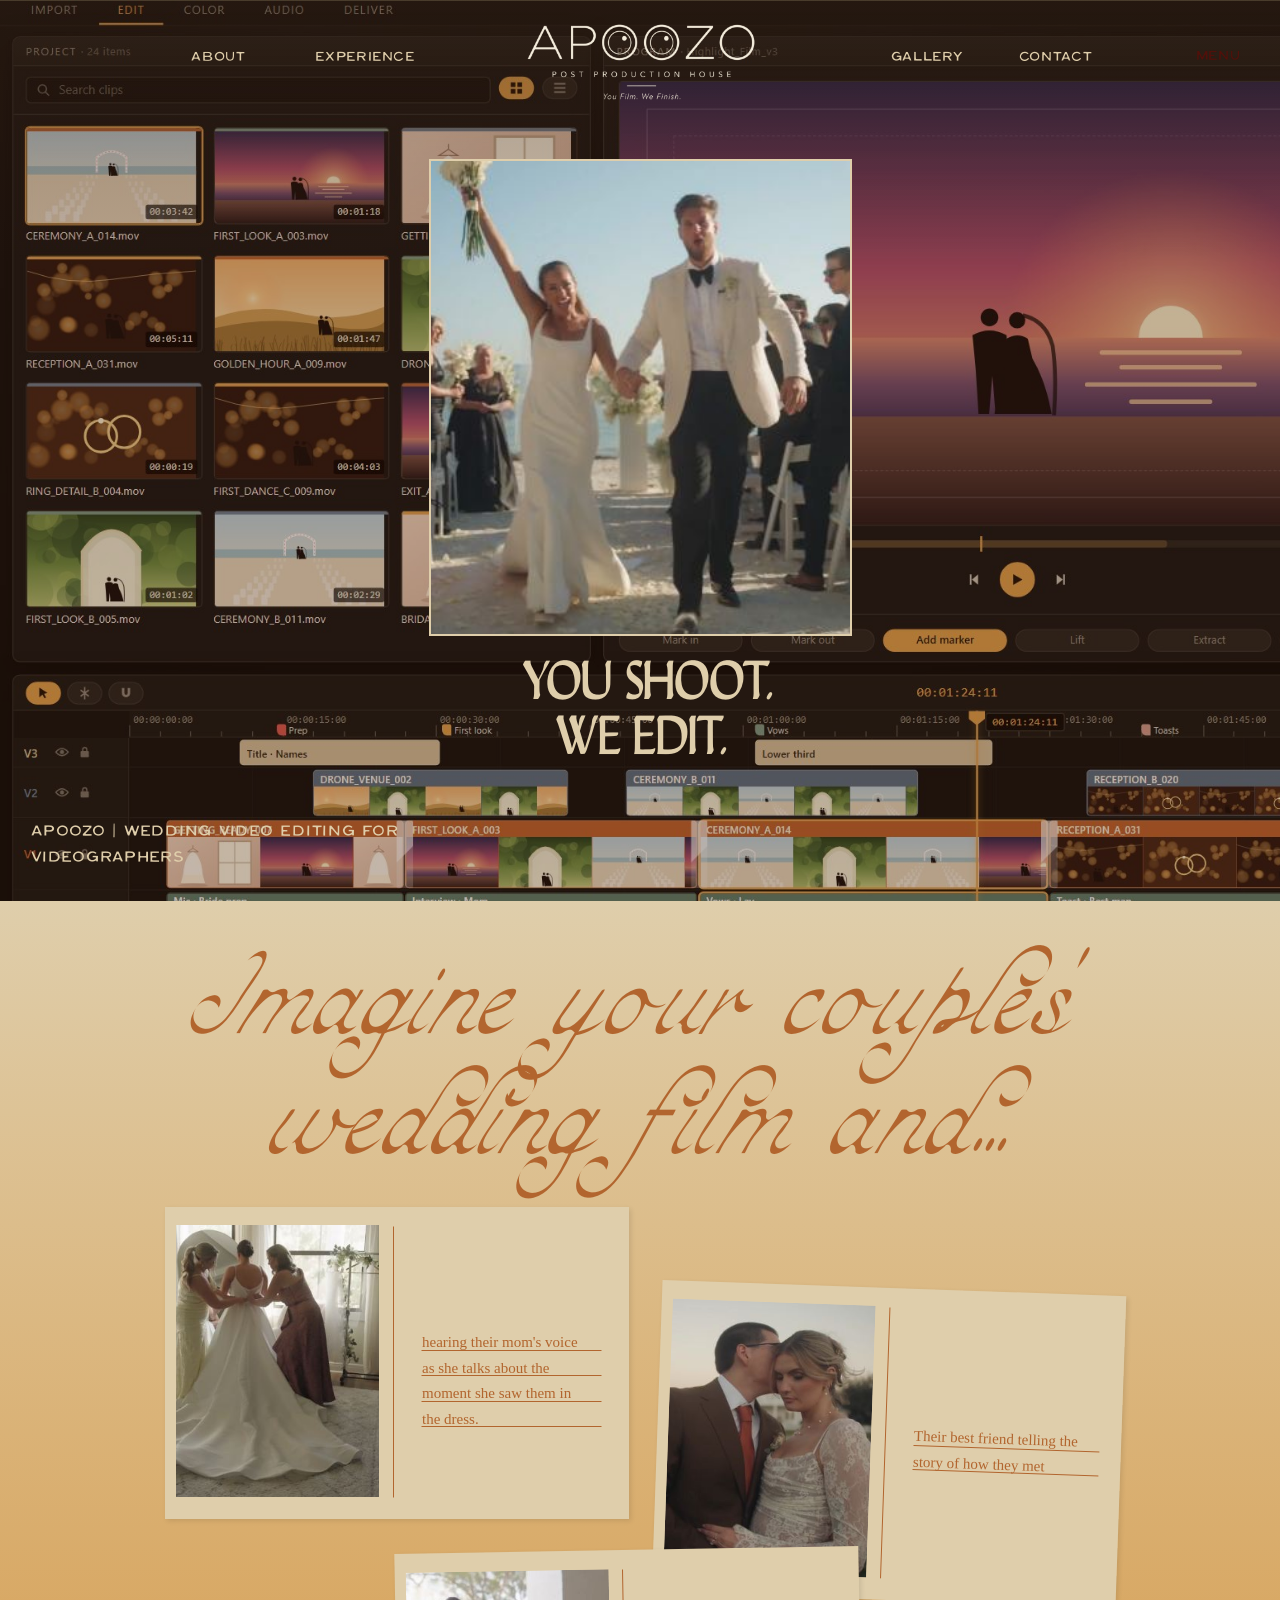
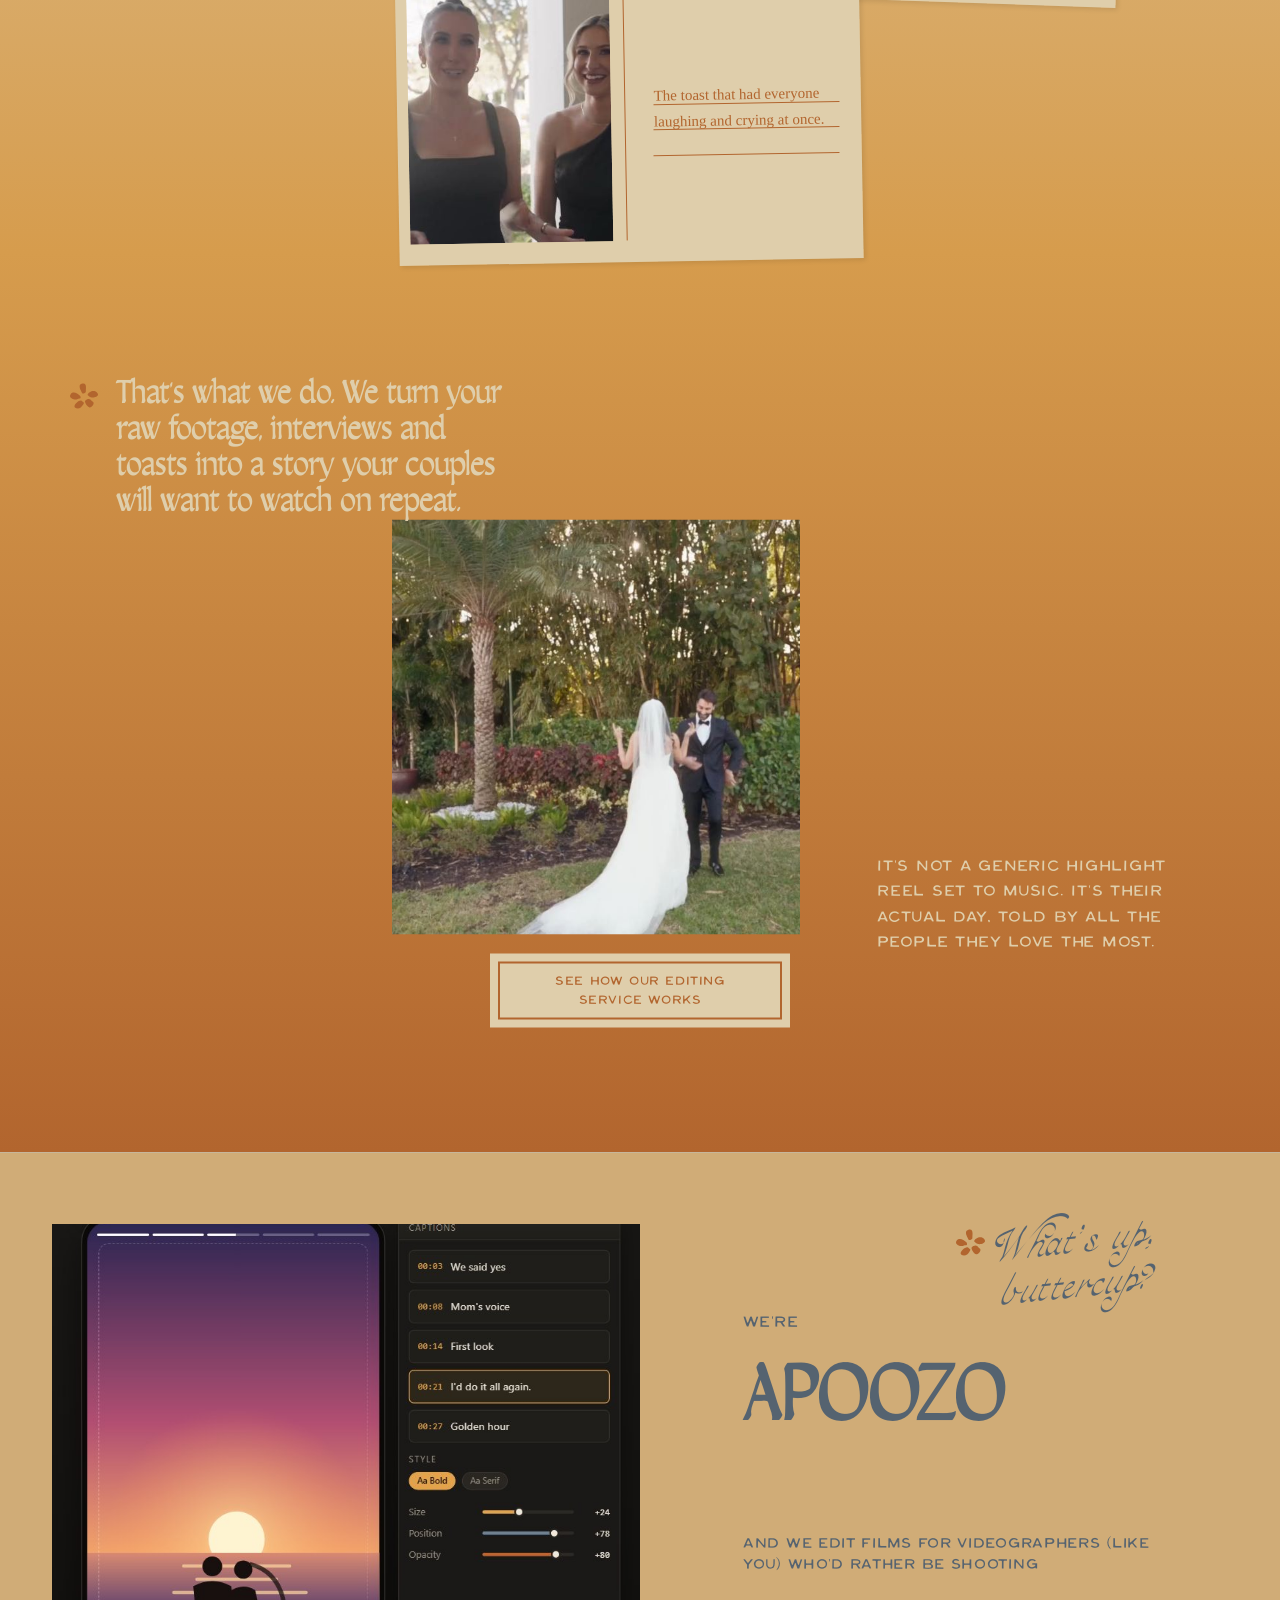
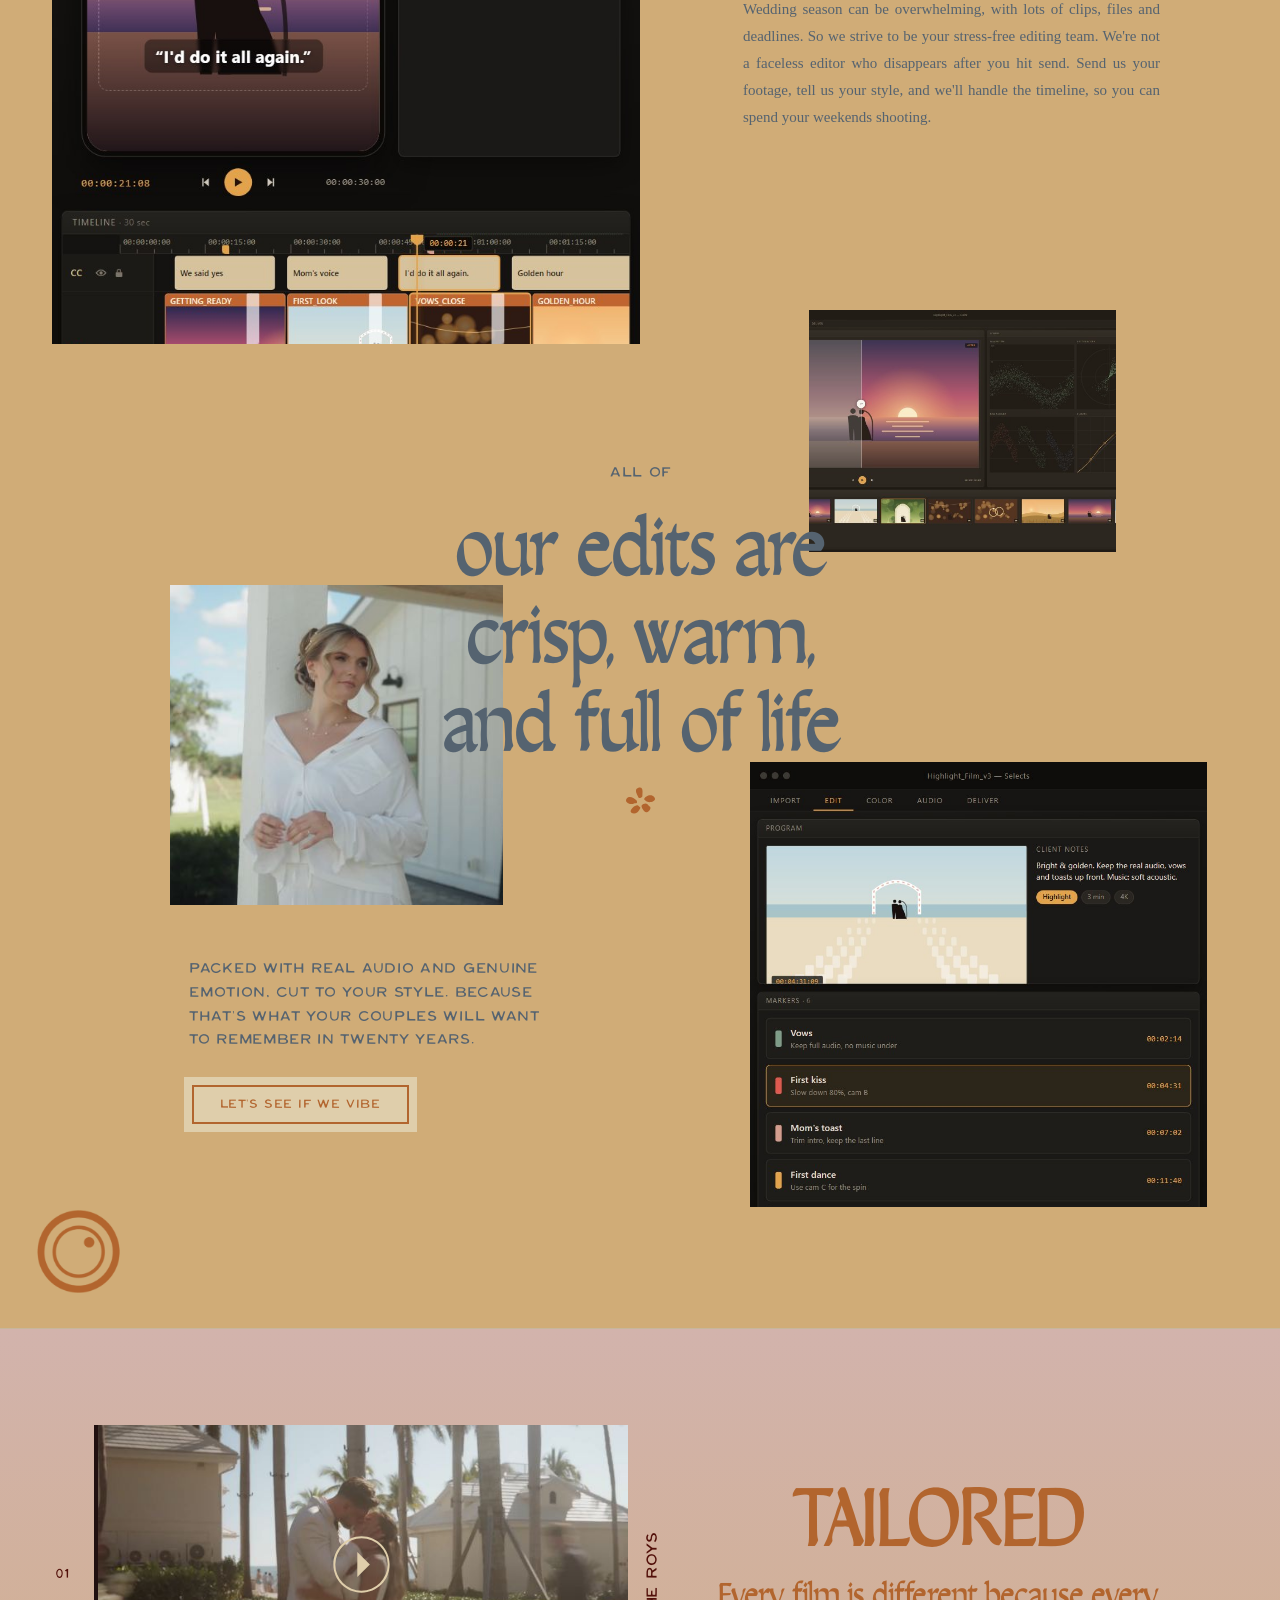
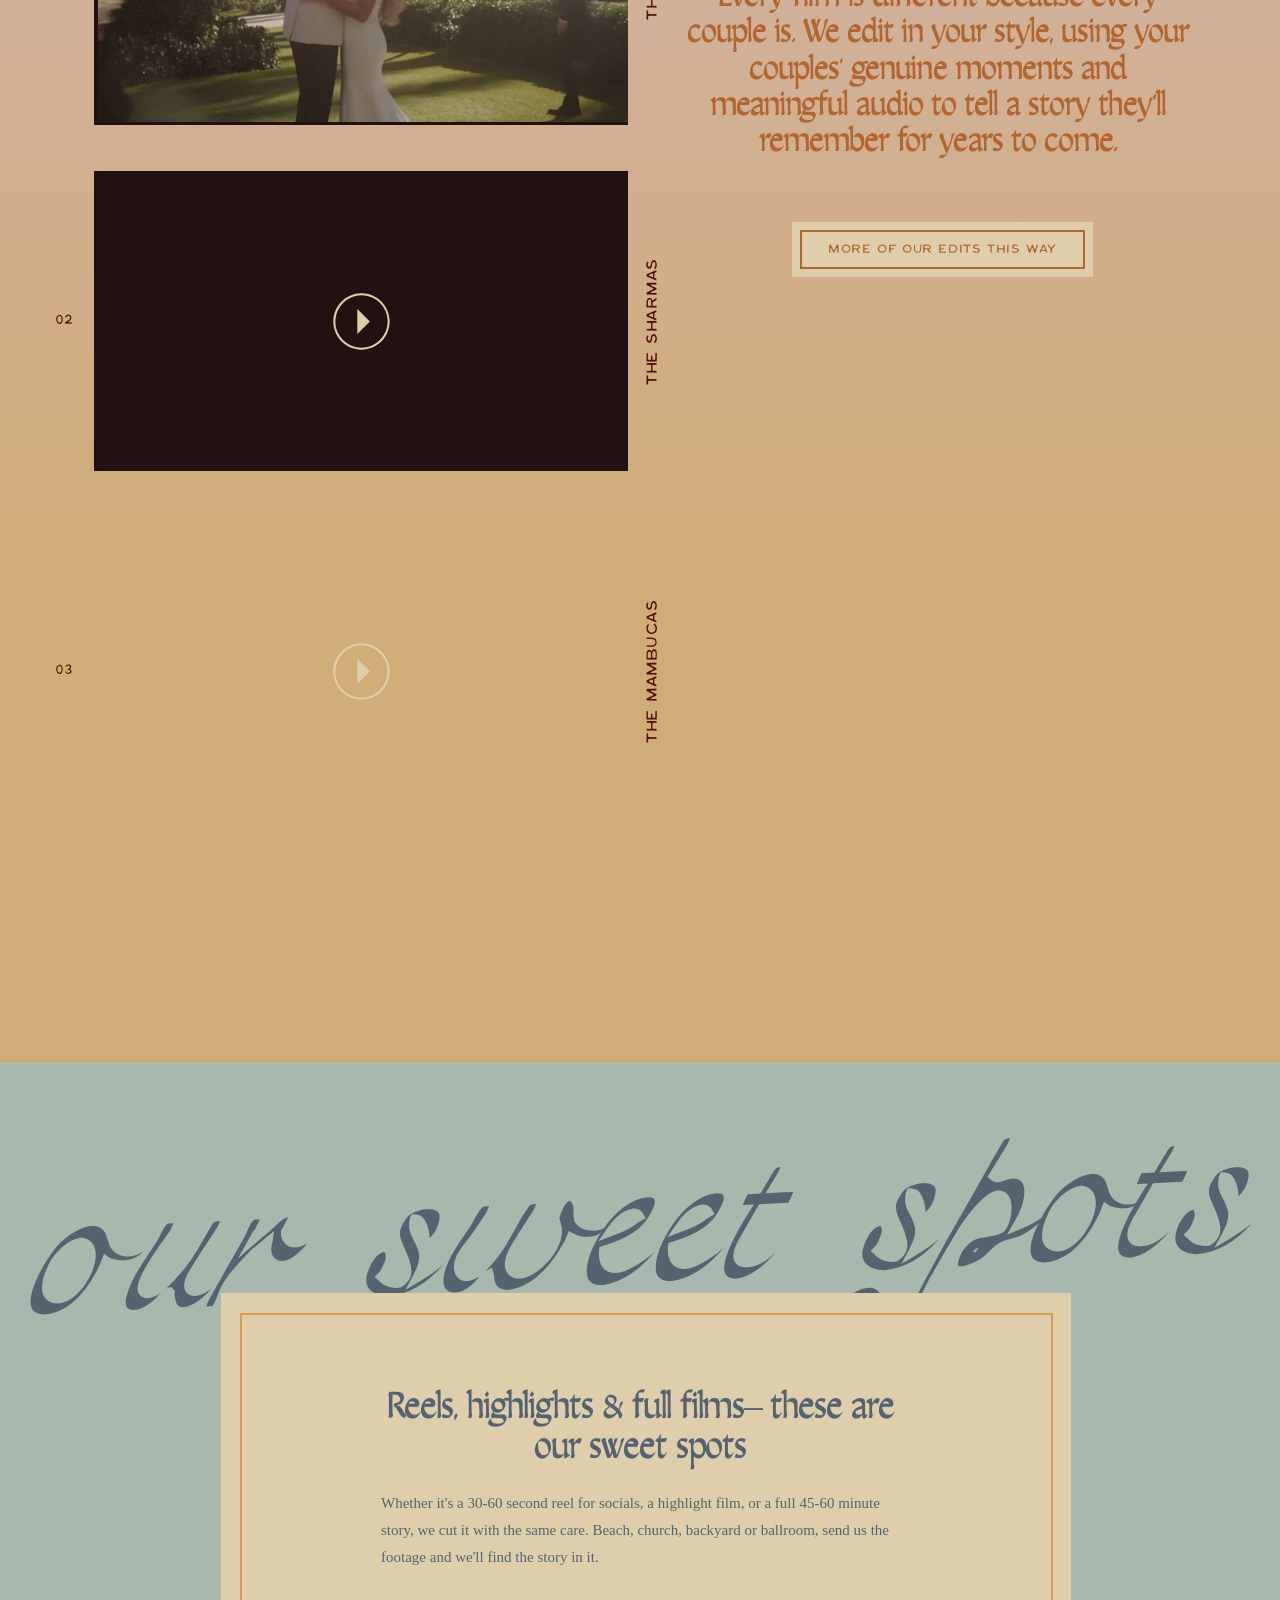
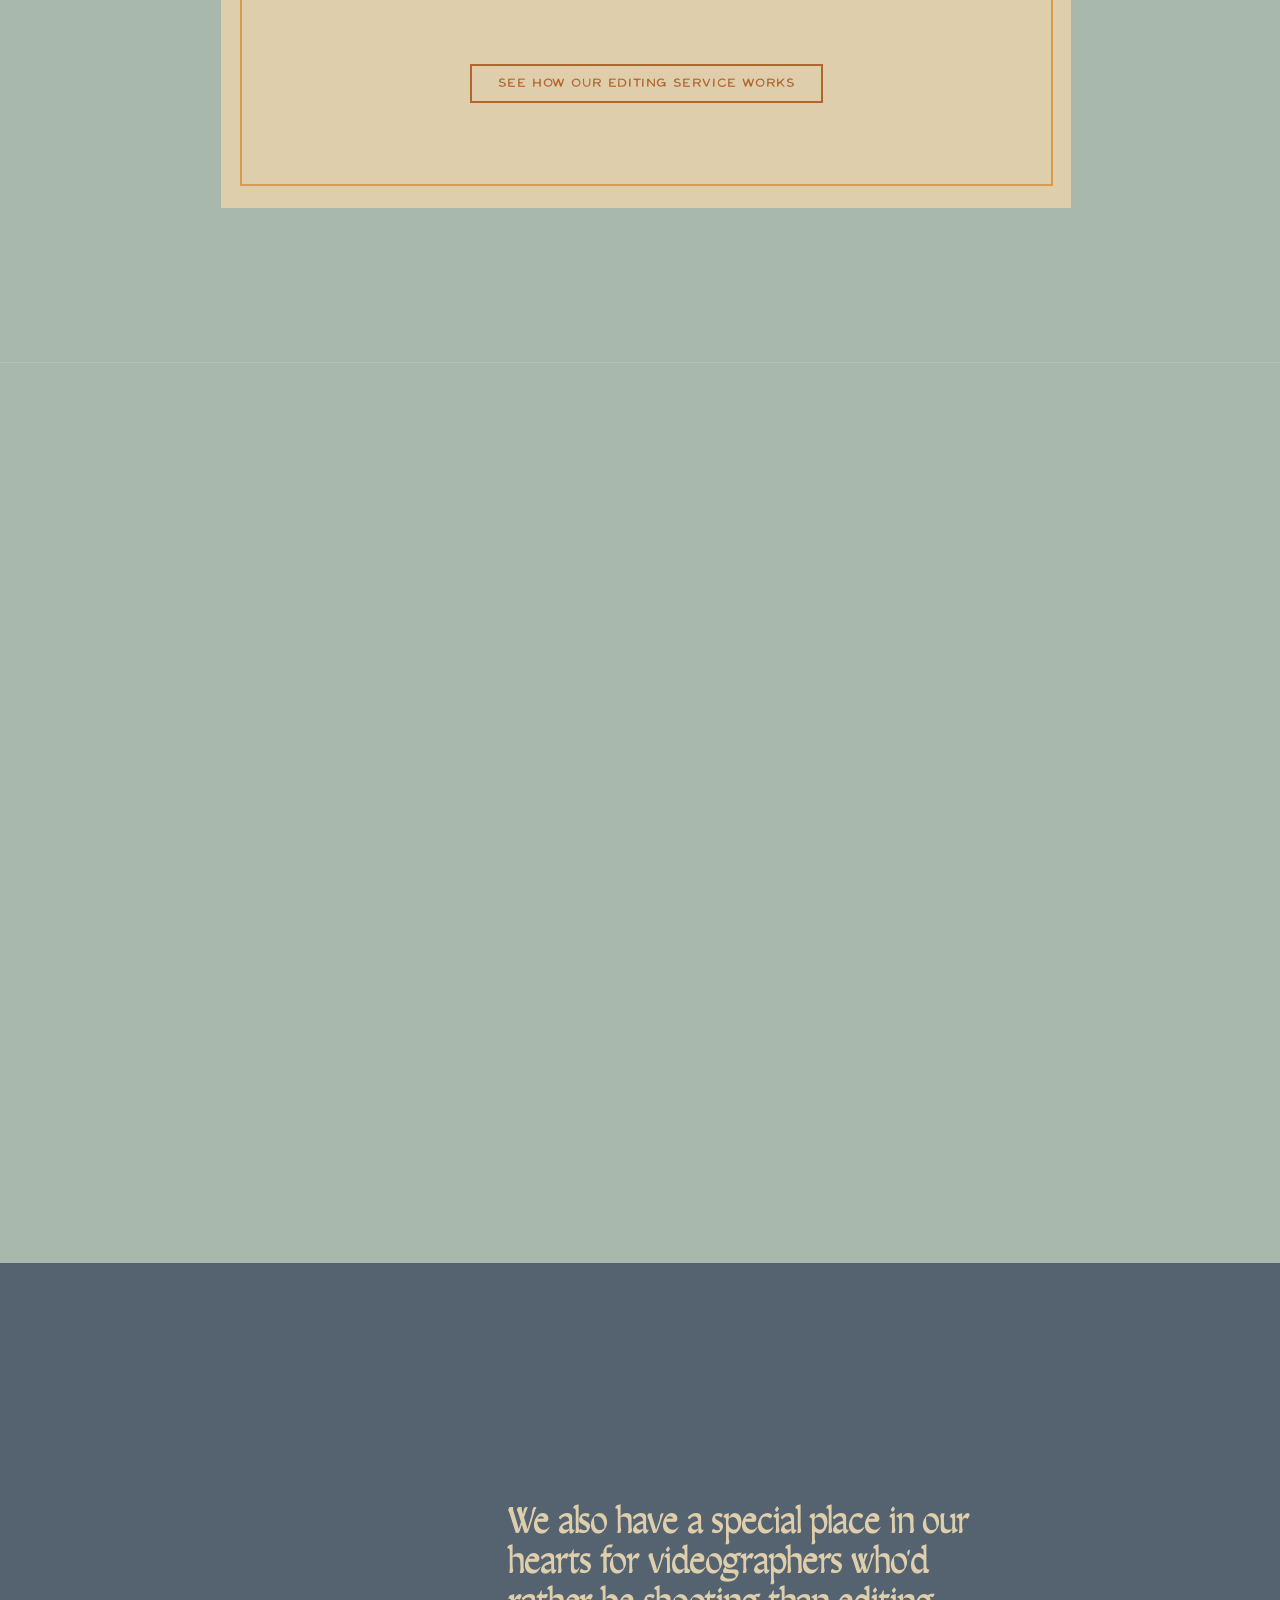
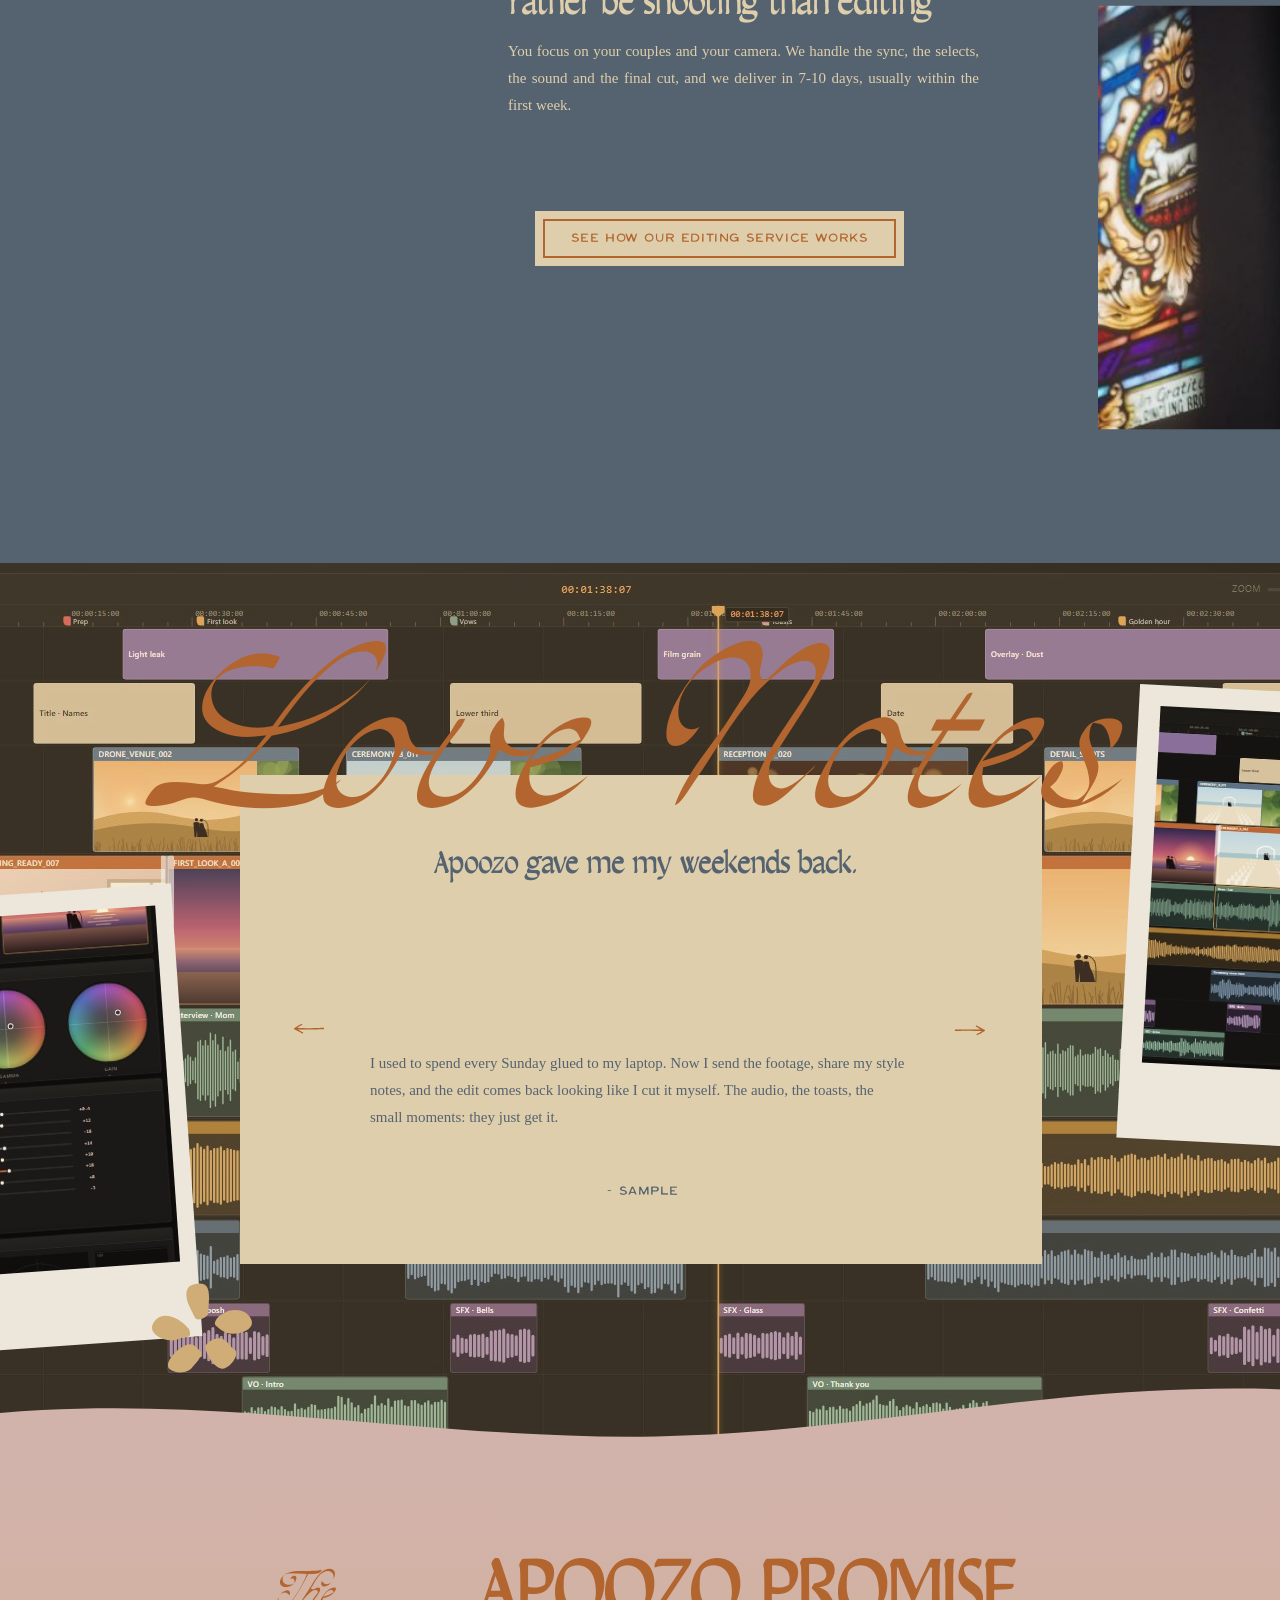
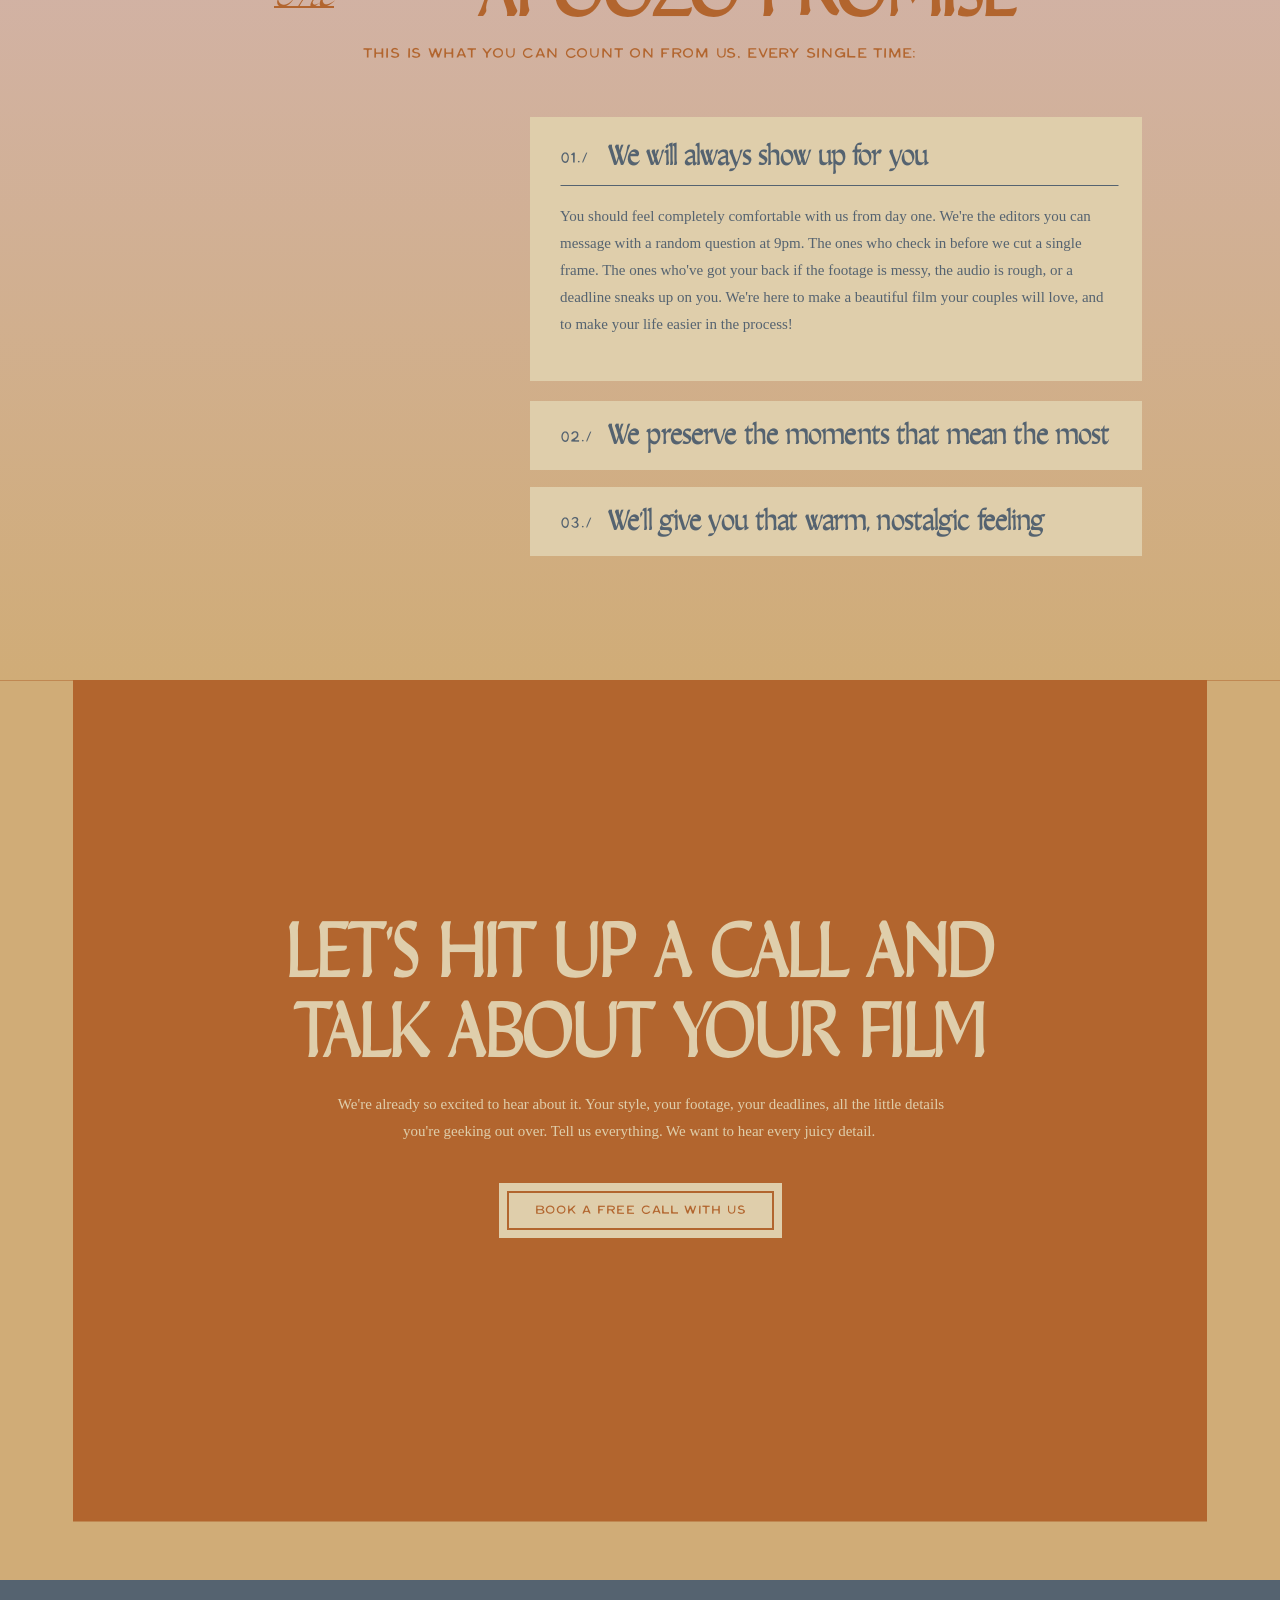
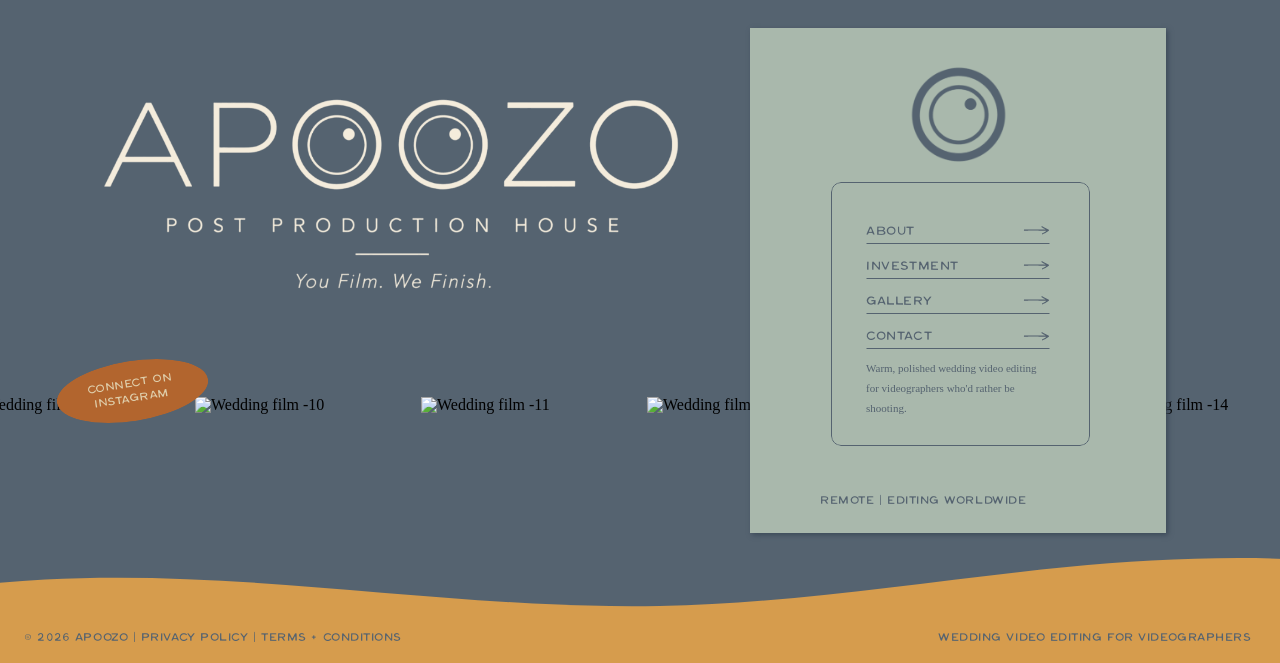
==== commit 72e53f47: "Apoozo: roll out the real logo across the site - add assets/logo/ with the supplied logo files plus " ====
--- a/index.htm
+++ b/index.htm
@@ -25,7 +25,7 @@
     <meta name="twitter:image" content="https://www.apoozofilms.com/og-image.png">
     <meta name="twitter:image:alt" content="Apoozo wedding video editing for videographers">
     <link rel="apple-touch-icon" href="https://www.apoozofilms.com/apoozo-logo.png">
-    <script type="application/ld+json">{"@context":"https://schema.org","@graph":[{"@type":"Organization","@id":"https://www.apoozofilms.com/#organization","name":"Apoozo","url":"https://www.apoozofilms.com/","logo":{"@type":"ImageObject","url":"https://www.apoozofilms.com/apoozo-logo.png","width":400,"height":400},"image":"https://www.apoozofilms.com/og-image.png","description":"Apoozo is a wedding video editing service for videographers. Send your footage and receive a polished, audio-driven wedding film in 7-10 days."},{"@type":"WebSite","@id":"https://www.apoozofilms.com/#website","url":"https://www.apoozofilms.com/","name":"Apoozo","inLanguage":"en","publisher":{"@id":"https://www.apoozofilms.com/#organization"}},{"@type":"Service","@id":"https://www.apoozofilms.com/#service","name":"Wedding video editing for videographers","serviceType":"Wedding video editing","provider":{"@id":"https://www.apoozofilms.com/#organization"},"areaServed":"Worldwide","description":"Outsourced wedding video editing: videographers upload their footage and receive a finished reel, highlight film or full-length film in 7-10 days.","audience":{"@type":"Audience","audienceType":"Wedding videographers"},"hasOfferCatalog":{"@type":"OfferCatalog","name":"Wedding video editing packages","itemListElement":[{"@type":"Offer","priceCurrency":"USD","price":"120","availability":"https://schema.org/InStock","deliveryLeadTime":{"@type":"QuantitativeValue","minValue":7,"maxValue":10,"unitCode":"DAY"},"itemOffered":{"@type":"Service","name":"Wedding reel (30-60 seconds)","description":"A 30 to 60 second wedding reel edited from your footage.","serviceType":"Wedding video editing"}},{"@type":"Offer","priceCurrency":"USD","price":"275","availability":"https://schema.org/InStock","deliveryLeadTime":{"@type":"QuantitativeValue","minValue":7,"maxValue":10,"unitCode":"DAY"},"itemOffered":{"@type":"Service","name":"Wedding highlight film","description":"A polished wedding highlight film edited from your footage.","serviceType":"Wedding video editing"}},{"@type":"Offer","priceCurrency":"USD","price":"540","availability":"https://schema.org/InStock","deliveryLeadTime":{"@type":"QuantitativeValue","minValue":7,"maxValue":10,"unitCode":"DAY"},"itemOffered":{"@type":"Service","name":"Full wedding film (45-60 minutes)","description":"A full-length 45 to 60 minute wedding film with interviews, toasts and real audio.","serviceType":"Wedding video editing"}}]}},{"@type":"WebPage","@id":"https://www.apoozofilms.com/#webpage","url":"https://www.apoozofilms.com/","name":"Wedding Video Editing Service for Videographers | Apoozo","description":"Outsource your wedding edits to Apoozo. Send your footage and get a polished, audio-driven wedding film back in 7-10 days. Reels from $120, highlights $275.","inLanguage":"en","isPartOf":{"@id":"https://www.apoozofilms.com/#website"},"about":{"@id":"https://www.apoozofilms.com/#organization"},"primaryImageOfPage":{"@type":"ImageObject","url":"https://www.apoozofilms.com/og-image.png"},"breadcrumb":{"@id":"https://www.apoozofilms.com/#breadcrumb"}},{"@type":"BreadcrumbList","@id":"https://www.apoozofilms.com/#breadcrumb","itemListElement":[{"@type":"ListItem","position":1,"name":"Home","item":"https://www.apoozofilms.com/"}]}]}</script>
+    <script type="application/ld+json">{"@context":"https://schema.org","@graph":[{"@type":"Organization","@id":"https://www.apoozofilms.com/#organization","name":"Apoozo","url":"https://www.apoozofilms.com/","logo":{"@type":"ImageObject","url":"https://www.apoozofilms.com/apoozo-logo.png","width":512,"height":512},"image":"https://www.apoozofilms.com/og-image.png","description":"Apoozo is a wedding video editing service for videographers. Send your footage and receive a polished, audio-driven wedding film in 7-10 days."},{"@type":"WebSite","@id":"https://www.apoozofilms.com/#website","url":"https://www.apoozofilms.com/","name":"Apoozo","inLanguage":"en","publisher":{"@id":"https://www.apoozofilms.com/#organization"}},{"@type":"Service","@id":"https://www.apoozofilms.com/#service","name":"Wedding video editing for videographers","serviceType":"Wedding video editing","provider":{"@id":"https://www.apoozofilms.com/#organization"},"areaServed":"Worldwide","description":"Outsourced wedding video editing: videographers upload their footage and receive a finished reel, highlight film or full-length film in 7-10 days.","audience":{"@type":"Audience","audienceType":"Wedding videographers"},"hasOfferCatalog":{"@type":"OfferCatalog","name":"Wedding video editing packages","itemListElement":[{"@type":"Offer","priceCurrency":"USD","price":"120","availability":"https://schema.org/InStock","deliveryLeadTime":{"@type":"QuantitativeValue","minValue":7,"maxValue":10,"unitCode":"DAY"},"itemOffered":{"@type":"Service","name":"Wedding reel (30-60 seconds)","description":"A 30 to 60 second wedding reel edited from your footage.","serviceType":"Wedding video editing"}},{"@type":"Offer","priceCurrency":"USD","price":"275","availability":"https://schema.org/InStock","deliveryLeadTime":{"@type":"QuantitativeValue","minValue":7,"maxValue":10,"unitCode":"DAY"},"itemOffered":{"@type":"Service","name":"Wedding highlight film","description":"A polished wedding highlight film edited from your footage.","serviceType":"Wedding video editing"}},{"@type":"Offer","priceCurrency":"USD","price":"540","availability":"https://schema.org/InStock","deliveryLeadTime":{"@type":"QuantitativeValue","minValue":7,"maxValue":10,"unitCode":"DAY"},"itemOffered":{"@type":"Service","name":"Full wedding film (45-60 minutes)","description":"A full-length 45 to 60 minute wedding film with interviews, toasts and real audio.","serviceType":"Wedding video editing"}}]}},{"@type":"WebPage","@id":"https://www.apoozofilms.com/#webpage","url":"https://www.apoozofilms.com/","name":"Wedding Video Editing Service for Videographers | Apoozo","description":"Outsource your wedding edits to Apoozo. Send your footage and get a polished, audio-driven wedding film back in 7-10 days. Reels from $120, highlights $275.","inLanguage":"en","isPartOf":{"@id":"https://www.apoozofilms.com/#website"},"about":{"@id":"https://www.apoozofilms.com/#organization"},"primaryImageOfPage":{"@type":"ImageObject","url":"https://www.apoozofilms.com/og-image.png"},"breadcrumb":{"@id":"https://www.apoozofilms.com/#breadcrumb"}},{"@type":"BreadcrumbList","@id":"https://www.apoozofilms.com/#breadcrumb","itemListElement":[{"@type":"ListItem","position":1,"name":"Home","item":"https://www.apoozofilms.com/"}]}]}</script>
     <!-- seo:end -->
     <!-- perf:start -->
     <script>(function(){
@@ -38,6 +38,12 @@
 if(document.readyState==="loading")document.addEventListener("DOMContentLoaded",boot);else boot();
 })();</script>
     <!-- perf:end -->
+    <!-- brand:start -->
+    <style>
+/* leftover pieces of the old footer emblem sat on top of the logo icon */
+.sie-footer_7,.sie-footer_8{display:none!important}
+    </style>
+    <!-- brand:end -->
       <link rel="icon" type="image/png" href="/assets/200/dKCNoKlElYZunDm8ls7_LA/334783/4.png">
       <link rel="preconnect" href="https://static.showit.co">
     
@@ -1716,14 +1722,14 @@
 </style>
 
 <div id="goldenday-loading-screen">
-  <img src="/assets/file/-DJqFfPitgjuFHBe9UKgIQ/185374/primary_golden_day_sunshine.svg" alt="Apoozo" class="loading-main-logo">
+  <img src="/assets/logo/apoozo-loading.png" alt="Apoozo Post Production House" width="500" height="193" class="loading-main-logo">
 </div>
     
   </head>
   <body>
     
     
-    <div id="si-sp" class="sp"><div id="menu" data-bid="menu" class="sb sib-menu sb-lm sb-ld"><div class="ss-s ss-bg"><div class="sc" style="width:1200px"><div data-sid="menu_0" class="sie-menu_0 se"><div style="width:100%;height:100%" data-img="menu_0" class="se-img se-gr slzy"><span role="img" aria-label="starfish"></span></div></div><div data-sid="menu_1" class="sie-menu_1 se se-pc"><div class="se-t sie-menu_1-text st-m-subheading st-d-subheading se-rc">menu</div></div></div></div></div><div id="hero" data-bid="hero" class="sb sib-hero sb-nm-wH sb-nd-wH"><div class="ss-s ss-bg"><div class="sb-m"></div><div class="sc" style="width:1200px"><div data-sid="hero_0" class="sie-hero_0 se"><div style="width:100%;height:100%" data-img="hero_0" class="se-img se-gr slzy"></div><noscript><img src="/assets/2400/bCSMVXAeyN6Tr9dGK_P3kA/shared/dsc00096-3_2.jpg" class="se-img" alt="" title="DSC00096-3 2"></noscript></div><div data-sid="hero_1" class="sie-hero_1 se"><div style="width:100%;height:100%" data-img="hero_1" class="se-img se-gr slzy"><span role="img" aria-label="Worn paper background overlay for texture"></span></div><noscript><img src="/assets/1200/nh1iTjtRSheHEDiSRX-N3Q/shared/paper-texture-background-5.jpg" class="se-img" alt="Worn paper background overlay for texture" title="Paper-texture-background"></noscript></div><div data-sid="hero_2" class="sie-hero_2 se"><div class="se-simple"></div></div><div data-sid="hero_3" class="sie-hero_3 se"><div class="se-simple"></div></div><div data-sid="hero_4" class="sie-hero_4 se"><h1 class="se-t sie-hero_4-text st-m-subheading st-d-subheading se-rc">Apoozo | Wedding video editing for videographers</h1></div><div data-sid="hero_5" class="sie-hero_5 se"><video class="sb-mc" src="/assets/file/6_idn_LAAvoJ-ubi6XZzIg/shared/golden_day_films_-_website_video.mp4#t=0.001" poster="/assets/posters/golden_day_films_-_website_video.jpg" width="100%" height="100%" style="object-fit:cover" autoplay="" loop="" muted="" playsinline=""><track kind="captions" src="" label="No captions available" default=""></track>Your browser does not support the video tag.</video></div><div data-sid="hero_6" class="sie-hero_6 se"><div class="se-simple"></div></div><div data-sid="hero_7" class="sie-hero_7 se"><h2 class="se-t sie-hero_7-text st-m-title st-d-title se-rc">You shoot.<br>We edit.&nbsp;</h2></div><a href="#/" target="_self" class="sie-hero_8 se" data-sid="hero_8"><div style="width:100%;height:100%" data-img="hero_8" class="se-img se-gr slzy"><span role="img" aria-label="Apoozo logo in script lettering with the tagline Wedding Video Editing"></span></div></a><a href="about.html" target="_self" class="sie-hero_9 se" data-sid="hero_9"><nav class="se-t sie-hero_9-text st-m-subheading st-d-subheading">about</nav></a><a href="experience.html" target="_self" class="sie-hero_10 se" data-sid="hero_10"><nav class="se-t sie-hero_10-text st-m-subheading st-d-subheading">experience</nav></a><a href="gallery.html" target="_self" class="sie-hero_11 se" data-sid="hero_11"><nav class="se-t sie-hero_11-text st-m-subheading st-d-subheading">gallery</nav></a><a href="contact.html" target="_self" class="sie-hero_12 se" data-sid="hero_12"><nav class="se-t sie-hero_12-text st-m-subheading st-d-subheading">contact</nav></a></div></div></div><div id="intro" data-bid="intro" class="sb sib-intro sb-nm-wH"><div class="ss-s ss-bg"><div class="sc" style="width:1200px"><div data-sid="intro_0" class="sie-intro_0 se"><div style="width:100%;height:100%" data-img="intro_0" class="se-img se-gr slzy"><span role="img" aria-label="Palm tree illustration in golden yellow"></span></div></div><div data-sid="intro_1" class="sie-intro_1 se"><h2 class="se-t sie-intro_1-text st-m-heading st-d-heading se-rc">Imagine your couples' wedding film and...</h2></div><div class="str-im str-id" data-tran="intro_2"><div data-sid="intro_2" class="sie-intro_2 se"><video class="sb-mc" data-lazy-src="/assets/file/qFn4pVFe9Va_gRfzen07Lw/shared/golden_day_films_-liz_dress.mp4#t=0.001" preload="none" poster="/assets/posters/golden_day_films_-liz_dress.jpg" width="100%" height="100%" style="object-fit:cover" autoplay="" loop="" muted="" playsinline=""><track kind="captions" src="" label="No captions available" default=""></track>Your browser does not support the video tag.</video></div></div><div class="str-im str-id" data-tran="intro_3"><div data-sid="intro_3" class="sie-intro_3 se"><p class="se-t sie-intro_3-text st-m-paragraph st-d-paragraph se-rc">hearing their mom's voice as she talks about the moment she saw them in the dress.&nbsp;</p></div></div><div class="str-id" data-tran="intro_4"><div data-sid="intro_4" class="sie-intro_4 se"><svg class="se-line"><line data-d-strokelinecap="butt" data-d-linestyle="solid" data-d-thickness="1" data-d-rotatedwidth="0" data-d-rotatedheight="271" data-d-widthoffset="135.5" data-d-heightoffset="135.5" data-d-isround="false" data-d-rotation="90" data-d-roundedsolid="false" data-d-dotted="false" data-d-length="271" data-d-mirrorline="false" data-d-dashwidth="21" data-d-spacing="15" data-d-dasharrayvalue="none" data-m-strokelinecap="butt" data-m-linestyle="solid" data-m-thickness="1" data-m-rotatedwidth="0" data-m-rotatedheight="144" data-m-widthoffset="72" data-m-heightoffset="72" data-m-isround="false" data-m-rotation="90" data-m-roundedsolid="false" data-m-dotted="false" data-m-length="144" data-m-mirrorline="false" data-m-dashwidth="21" data-m-spacing="15" data-m-dasharrayvalue="none" x1="0" y1="0" x2="100%" y2="100%"></line></svg></div></div><div class="str-id" data-tran="intro_5"><div data-sid="intro_5" class="sie-intro_5 se"><svg class="se-line"><line data-d-strokelinecap="butt" data-d-linestyle="solid" data-d-thickness="1" data-d-rotatedwidth="180" data-d-rotatedheight="0" data-d-widthoffset="0" data-d-heightoffset="0" data-d-isround="false" data-d-rotation="0" data-d-roundedsolid="false" data-d-dotted="false" data-d-length="180" data-d-mirrorline="false" data-d-dashwidth="21" data-d-spacing="15" data-d-dasharrayvalue="none" data-m-strokelinecap="butt" data-m-linestyle="solid" data-m-thickness="1" data-m-rotatedwidth="137" data-m-rotatedheight="0" data-m-widthoffset="0" data-m-heightoffset="0" data-m-isround="false" data-m-rotation="0" data-m-roundedsolid="false" data-m-dotted="false" data-m-length="137" data-m-mirrorline="false" data-m-dashwidth="21" data-m-spacing="15" data-m-dasharrayvalue="none" x1="0" y1="0" x2="100%" y2="100%"></line></svg></div></div><div class="str-id" data-tran="intro_6"><div data-sid="intro_6" class="sie-intro_6 se"><svg class="se-line"><line data-d-strokelinecap="butt" data-d-linestyle="solid" data-d-thickness="1" data-d-rotatedwidth="180" data-d-rotatedheight="0" data-d-widthoffset="0" data-d-heightoffset="0" data-d-isround="false" data-d-rotation="0" data-d-roundedsolid="false" data-d-dotted="false" data-d-length="180" data-d-mirrorline="false" data-d-dashwidth="21" data-d-spacing="15" data-d-dasharrayvalue="none" data-m-strokelinecap="butt" data-m-linestyle="solid" data-m-thickness="1" data-m-rotatedwidth="137" data-m-rotatedheight="0" data-m-widthoffset="0" data-m-heightoffset="0" data-m-isround="false" data-m-rotation="0" data-m-roundedsolid="false" data-m-dotted="false" data-m-length="137" data-m-mirrorline="false" data-m-dashwidth="21" data-m-spacing="15" data-m-dasharrayvalue="none" x1="0" y1="0" x2="100%" y2="100%"></line></svg></div></div><div class="str-im str-id" data-tran="intro_7"><div data-sid="intro_7" class="sie-intro_7 se"><svg class="se-line"><line data-d-strokelinecap="butt" data-d-linestyle="solid" data-d-thickness="1" data-d-rotatedwidth="180" data-d-rotatedheight="0" data-d-widthoffset="0" data-d-heightoffset="0" data-d-isround="false" data-d-rotation="0" data-d-roundedsolid="false" data-d-dotted="false" data-d-length="180" data-d-mirrorline="false" data-d-dashwidth="21" data-d-spacing="15" data-d-dasharrayvalue="none" data-m-strokelinecap="butt" data-m-linestyle="solid" data-m-thickness="1" data-m-rotatedwidth="137" data-m-rotatedheight="0" data-m-widthoffset="0" data-m-heightoffset="0" data-m-isround="false" data-m-rotation="0" data-m-roundedsolid="false" data-m-dotted="false" data-m-length="137" data-m-mirrorline="false" data-m-dashwidth="21" data-m-spacing="15" data-m-dasharrayvalue="none" x1="0" y1="0" x2="100%" y2="100%"></line></svg></div></div><div class="str-id" data-tran="intro_8"><div data-sid="intro_8" class="sie-intro_8 se"><svg class="se-line"><line data-d-strokelinecap="butt" data-d-linestyle="solid" data-d-thickness="1" data-d-rotatedwidth="180" data-d-rotatedheight="0" data-d-widthoffset="0" data-d-heightoffset="0" data-d-isround="false" data-d-rotation="0" data-d-roundedsolid="false" data-d-dotted="false" data-d-length="180" data-d-mirrorline="false" data-d-dashwidth="21" data-d-spacing="15" data-d-dasharrayvalue="none" data-m-strokelinecap="butt" data-m-linestyle="solid" data-m-thickness="1" data-m-rotatedwidth="137" data-m-rotatedheight="0" data-m-widthoffset="0" data-m-heightoffset="0" data-m-isround="false" data-m-rotation="0" data-m-roundedsolid="false" data-m-dotted="false" data-m-length="137" data-m-mirrorline="false" data-m-dashwidth="21" data-m-spacing="15" data-m-dasharrayvalue="none" x1="0" y1="0" x2="100%" y2="100%"></line></svg></div></div><div class="str-im str-id" data-tran="intro_9"><div data-sid="intro_9" class="sie-intro_9 se"><div style="width:100%;height:100%" data-img="intro_9" class="se-img se-gr slzy"></div></div></div><div class="str-id" data-tran="intro_10"><div data-sid="intro_10" class="sie-intro_10 se"><div class="se-simple"></div></div></div><div class="str-im str-id" data-tran="intro_11"><div data-sid="intro_11" class="sie-intro_11 se"><video class="sb-mc" data-lazy-src="/assets/file/qFn4pVFe9Va_gRfzen07Lw/shared/golden_day_films_-liz_dress.mp4#t=0.001" preload="none" poster="/assets/posters/golden_day_films_-liz_dress.jpg" width="100%" height="100%" style="object-fit:cover" autoplay="" loop="" muted="" playsinline=""><track kind="captions" src="" label="No captions available" default=""></track>Your browser does not support the video tag.</video></div></div><div class="str-im str-id" data-tran="intro_12"><div data-sid="intro_12" class="sie-intro_12 se"><p class="se-t sie-intro_12-text st-m-paragraph st-d-paragraph se-rc">hearing their mom's voice as she talks about the moment she saw them in the dress.&nbsp;</p></div></div><div class="str-id" data-tran="intro_13"><div data-sid="intro_13" class="sie-intro_13 se"><svg class="se-line"><line data-d-strokelinecap="butt" data-d-linestyle="solid" data-d-thickness="1" data-d-rotatedwidth="0" data-d-rotatedheight="271" data-d-widthoffset="135.5" data-d-heightoffset="135.5" data-d-isround="false" data-d-rotation="90" data-d-roundedsolid="false" data-d-dotted="false" data-d-length="271" data-d-mirrorline="false" data-d-dashwidth="21" data-d-spacing="15" data-d-dasharrayvalue="none" data-m-strokelinecap="butt" data-m-linestyle="solid" data-m-thickness="1" data-m-rotatedwidth="0" data-m-rotatedheight="144" data-m-widthoffset="72" data-m-heightoffset="72" data-m-isround="false" data-m-rotation="90" data-m-roundedsolid="false" data-m-dotted="false" data-m-length="144" data-m-mirrorline="false" data-m-dashwidth="21" data-m-spacing="15" data-m-dasharrayvalue="none" x1="0" y1="0" x2="100%" y2="100%"></line></svg></div></div><div class="str-id" data-tran="intro_14"><div data-sid="intro_14" class="sie-intro_14 se"><svg class="se-line"><line data-d-strokelinecap="butt" data-d-linestyle="solid" data-d-thickness="1" data-d-rotatedwidth="180" data-d-rotatedheight="0" data-d-widthoffset="0" data-d-heightoffset="0" data-d-isround="false" data-d-rotation="0" data-d-roundedsolid="false" data-d-dotted="false" data-d-length="180" data-d-mirrorline="false" data-d-dashwidth="21" data-d-spacing="15" data-d-dasharrayvalue="none" data-m-strokelinecap="butt" data-m-linestyle="solid" data-m-thickness="1" data-m-rotatedwidth="137" data-m-rotatedheight="0" data-m-widthoffset="0" data-m-heightoffset="0" data-m-isround="false" data-m-rotation="0" data-m-roundedsolid="false" data-m-dotted="false" data-m-length="137" data-m-mirrorline="false" data-m-dashwidth="21" data-m-spacing="15" data-m-dasharrayvalue="none" x1="0" y1="0" x2="100%" y2="100%"></line></svg></div></div><div class="str-id" data-tran="intro_15"><div data-sid="intro_15" class="sie-intro_15 se"><svg class="se-line"><line data-d-strokelinecap="butt" data-d-linestyle="solid" data-d-thickness="1" data-d-rotatedwidth="180" data-d-rotatedheight="0" data-d-widthoffset="0" data-d-heightoffset="0" data-d-isround="false" data-d-rotation="0" data-d-roundedsolid="false" data-d-dotted="false" data-d-length="180" data-d-mirrorline="false" data-d-dashwidth="21" data-d-spacing="15" data-d-dasharrayvalue="none" data-m-strokelinecap="butt" data-m-linestyle="solid" data-m-thickness="1" data-m-rotatedwidth="137" data-m-rotatedheight="0" data-m-widthoffset="0" data-m-heightoffset="0" data-m-isround="false" data-m-rotation="0" data-m-roundedsolid="false" data-m-dotted="false" data-m-length="137" data-m-mirrorline="false" data-m-dashwidth="21" data-m-spacing="15" data-m-dasharrayvalue="none" x1="0" y1="0" x2="100%" y2="100%"></line></svg></div></div><div class="str-im str-id" data-tran="intro_16"><div data-sid="intro_16" class="sie-intro_16 se"><svg class="se-line"><line data-d-strokelinecap="butt" data-d-linestyle="solid" data-d-thickness="1" data-d-rotatedwidth="180" data-d-rotatedheight="0" data-d-widthoffset="0" data-d-heightoffset="0" data-d-isround="false" data-d-rotation="0" data-d-roundedsolid="false" data-d-dotted="false" data-d-length="180" data-d-mirrorline="false" data-d-dashwidth="21" data-d-spacing="15" data-d-dasharrayvalue="none" data-m-strokelinecap="butt" data-m-linestyle="solid" data-m-thickness="1" data-m-rotatedwidth="137" data-m-rotatedheight="0" data-m-widthoffset="0" data-m-heightoffset="0" data-m-isround="false" data-m-rotation="0" data-m-roundedsolid="false" data-m-dotted="false" data-m-length="137" data-m-mirrorline="false" data-m-dashwidth="21" data-m-spacing="15" data-m-dasharrayvalue="none" x1="0" y1="0" x2="100%" y2="100%"></line></svg></div></div><div class="str-id" data-tran="intro_17"><div data-sid="intro_17" class="sie-intro_17 se"><svg class="se-line"><line data-d-strokelinecap="butt" data-d-linestyle="solid" data-d-thickness="1" data-d-rotatedwidth="180" data-d-rotatedheight="0" data-d-widthoffset="0" data-d-heightoffset="0" data-d-isround="false" data-d-rotation="0" data-d-roundedsolid="false" data-d-dotted="false" data-d-length="180" data-d-mirrorline="false" data-d-dashwidth="21" data-d-spacing="15" data-d-dasharrayvalue="none" data-m-strokelinecap="butt" data-m-linestyle="solid" data-m-thickness="1" data-m-rotatedwidth="137" data-m-rotatedheight="0" data-m-widthoffset="0" data-m-heightoffset="0" data-m-isround="false" data-m-rotation="0" data-m-roundedsolid="false" data-m-dotted="false" data-m-length="137" data-m-mirrorline="false" data-m-dashwidth="21" data-m-spacing="15" data-m-dasharrayvalue="none" x1="0" y1="0" x2="100%" y2="100%"></line></svg></div></div><div class="str-im str-id" data-tran="intro_18"><div data-sid="intro_18" class="sie-intro_18 se"><div style="width:100%;height:100%" data-img="intro_18" class="se-img se-gr slzy"><span role="img" aria-label="Decorative seashell icon in golden sunshine yellow"></span></div></div></div><div class="str-id" data-tran="intro_19"><div data-sid="intro_19" class="sie-intro_19 se"><div class="se-simple"></div></div></div><div class="str-id" data-tran="intro_20"><div data-sid="intro_20" class="sie-intro_20 se"><video class="sb-mc" data-lazy-src="/assets/file/GKSt-1FuoD_n-QMLrdhvZg/shared/golden_day_films_-_logan_and_kayle_reel_5.mp4#t=0.001" preload="none" poster="/assets/posters/golden_day_films_-_logan_and_kayle_reel_5.jpg" width="100%" height="100%" style="object-fit:cover" autoplay="" loop="" muted="" playsinline=""><track kind="captions" src="" label="No captions available" default=""></track>Your browser does not support the video tag.</video></div></div><div class="str-im str-id" data-tran="intro_21"><div data-sid="intro_21" class="sie-intro_21 se"><p class="se-t sie-intro_21-text st-m-paragraph st-d-paragraph se-rc">Their best friend telling the story of how they met</p></div></div><div class="str-id" data-tran="intro_22"><div data-sid="intro_22" class="sie-intro_22 se"><svg class="se-line"><line data-d-strokelinecap="butt" data-d-linestyle="solid" data-d-thickness="1" data-d-rotatedwidth="9.46" data-d-rotatedheight="270.83" data-d-widthoffset="130.77" data-d-heightoffset="135.42" data-d-isround="false" data-d-rotation="88" data-d-roundedsolid="false" data-d-dotted="false" data-d-length="271" data-d-mirrorline="true" data-d-dashwidth="21" data-d-spacing="15" data-d-dasharrayvalue="none" data-m-strokelinecap="butt" data-m-linestyle="solid" data-m-thickness="1" data-m-rotatedwidth="5.06" data-m-rotatedheight="144.91" data-m-widthoffset="69.97" data-m-heightoffset="72.46" data-m-isround="false" data-m-rotation="88" data-m-roundedsolid="false" data-m-dotted="false" data-m-length="145" data-m-mirrorline="true" data-m-dashwidth="21" data-m-spacing="15" data-m-dasharrayvalue="none" x1="0" y1="0" x2="100%" y2="100%"></line></svg></div></div><div class="str-id" data-tran="intro_23"><div data-sid="intro_23" class="sie-intro_23 se"><svg class="se-line"><line data-d-strokelinecap="butt" data-d-linestyle="solid" data-d-thickness="1" data-d-rotatedwidth="185.89" data-d-rotatedheight="6.49" data-d-widthoffset="0.06" data-d-heightoffset="3.25" data-d-isround="false" data-d-rotation="2" data-d-roundedsolid="false" data-d-dotted="false" data-d-length="186" data-d-mirrorline="false" data-d-dashwidth="21" data-d-spacing="15" data-d-dasharrayvalue="none" data-m-strokelinecap="butt" data-m-linestyle="solid" data-m-thickness="1" data-m-rotatedwidth="136.92" data-m-rotatedheight="4.78" data-m-widthoffset="0.04" data-m-heightoffset="2.39" data-m-isround="false" data-m-rotation="2" data-m-roundedsolid="false" data-m-dotted="false" data-m-length="137" data-m-mirrorline="false" data-m-dashwidth="21" data-m-spacing="15" data-m-dasharrayvalue="none" x1="0" y1="0" x2="100%" y2="100%"></line></svg></div></div><div class="str-id" data-tran="intro_24"><div data-sid="intro_24" class="sie-intro_24 se"><svg class="se-line"><line data-d-strokelinecap="butt" data-d-linestyle="solid" data-d-thickness="1" data-d-rotatedwidth="185.89" data-d-rotatedheight="6.49" data-d-widthoffset="0.06" data-d-heightoffset="3.25" data-d-isround="false" data-d-rotation="2" data-d-roundedsolid="false" data-d-dotted="false" data-d-length="186" data-d-mirrorline="false" data-d-dashwidth="21" data-d-spacing="15" data-d-dasharrayvalue="none" data-m-strokelinecap="butt" data-m-linestyle="solid" data-m-thickness="1" data-m-rotatedwidth="136.92" data-m-rotatedheight="4.78" data-m-widthoffset="0.04" data-m-heightoffset="2.39" data-m-isround="false" data-m-rotation="2" data-m-roundedsolid="false" data-m-dotted="false" data-m-length="137" data-m-mirrorline="false" data-m-dashwidth="21" data-m-spacing="15" data-m-dasharrayvalue="none" x1="0" y1="0" x2="100%" y2="100%"></line></svg></div></div><div class="str-id" data-tran="intro_25"><div data-sid="intro_25" class="sie-intro_25 se"><div style="width:100%;height:100%" data-img="intro_25" class="se-img se-gr slzy"><span role="img" aria-label="Circle shaped wave icon in golden yellow"></span></div></div></div><div class="str-id" data-tran="intro_26"><div data-sid="intro_26" class="sie-intro_26 se"><svg class="se-line"><line data-d-strokelinecap="butt" data-d-linestyle="solid" data-d-thickness="1" data-d-rotatedwidth="185.89" data-d-rotatedheight="6.49" data-d-widthoffset="0.06" data-d-heightoffset="3.25" data-d-isround="false" data-d-rotation="2" data-d-roundedsolid="false" data-d-dotted="false" data-d-length="186" data-d-mirrorline="false" data-d-dashwidth="21" data-d-spacing="15" data-d-dasharrayvalue="none" data-m-strokelinecap="butt" data-m-linestyle="solid" data-m-thickness="1" data-m-rotatedwidth="136.92" data-m-rotatedheight="4.78" data-m-widthoffset="0.04" data-m-heightoffset="2.39" data-m-isround="false" data-m-rotation="2" data-m-roundedsolid="false" data-m-dotted="false" data-m-length="137" data-m-mirrorline="false" data-m-dashwidth="21" data-m-spacing="15" data-m-dasharrayvalue="none" x1="0" y1="0" x2="100%" y2="100%"></line></svg></div></div><div class="str-id" data-tran="intro_27"><div data-sid="intro_27" class="sie-intro_27 se"><div class="se-simple"></div></div></div><div class="str-id" data-tran="intro_28"><div data-sid="intro_28" class="sie-intro_28 se"><video class="sb-mc" data-lazy-src="/assets/file/6rmdsqALii0h9JedoVEYsQ/shared/golden_day_films_-bridal_suite_vibes.mp4#t=0.001" preload="none" poster="/assets/posters/golden_day_films_-bridal_suite_vibes.jpg" width="100%" height="100%" style="object-fit:cover" autoplay="" loop="" muted="" playsinline=""><track kind="captions" src="" label="No captions available" default=""></track>Your browser does not support the video tag.</video></div></div><div class="str-im str-id" data-tran="intro_29"><div data-sid="intro_29" class="sie-intro_29 se"><p class="se-t sie-intro_29-text st-m-paragraph st-d-paragraph se-rc">The toast that had everyone laughing and crying at once.<br><br></p></div></div><div class="str-id" data-tran="intro_30"><div data-sid="intro_30" class="sie-intro_30 se"><svg class="se-line"><line data-d-strokelinecap="butt" data-d-linestyle="solid" data-d-thickness="1" data-d-rotatedwidth="185.97" data-d-rotatedheight="3.25" data-d-widthoffset="0.02" data-d-heightoffset="1.63" data-d-isround="false" data-d-rotation="1" data-d-roundedsolid="false" data-d-dotted="false" data-d-length="186" data-d-mirrorline="true" data-d-dashwidth="21" data-d-spacing="15" data-d-dasharrayvalue="none" data-m-strokelinecap="butt" data-m-linestyle="solid" data-m-thickness="1" data-m-rotatedwidth="136.98" data-m-rotatedheight="2.39" data-m-widthoffset="0.01" data-m-heightoffset="1.2" data-m-isround="false" data-m-rotation="1" data-m-roundedsolid="false" data-m-dotted="false" data-m-length="137" data-m-mirrorline="true" data-m-dashwidth="21" data-m-spacing="15" data-m-dasharrayvalue="none" x1="0" y1="0" x2="100%" y2="100%"></line></svg></div></div><div class="str-id" data-tran="intro_31"><div data-sid="intro_31" class="sie-intro_31 se"><svg class="se-line"><line data-d-strokelinecap="butt" data-d-linestyle="solid" data-d-thickness="1" data-d-rotatedwidth="185.97" data-d-rotatedheight="3.25" data-d-widthoffset="0.02" data-d-heightoffset="1.63" data-d-isround="false" data-d-rotation="1" data-d-roundedsolid="false" data-d-dotted="false" data-d-length="186" data-d-mirrorline="true" data-d-dashwidth="21" data-d-spacing="15" data-d-dasharrayvalue="none" data-m-strokelinecap="butt" data-m-linestyle="solid" data-m-thickness="1" data-m-rotatedwidth="136.98" data-m-rotatedheight="2.39" data-m-widthoffset="0.01" data-m-heightoffset="1.2" data-m-isround="false" data-m-rotation="1" data-m-roundedsolid="false" data-m-dotted="false" data-m-length="137" data-m-mirrorline="true" data-m-dashwidth="21" data-m-spacing="15" data-m-dasharrayvalue="none" x1="0" y1="0" x2="100%" y2="100%"></line></svg></div></div><div class="str-id" data-tran="intro_32"><div data-sid="intro_32" class="sie-intro_32 se"><svg class="se-line"><line data-d-strokelinecap="butt" data-d-linestyle="solid" data-d-thickness="1" data-d-rotatedwidth="4.73" data-d-rotatedheight="270.96" data-d-widthoffset="133.14" data-d-heightoffset="135.48" data-d-isround="false" data-d-rotation="89" data-d-roundedsolid="false" data-d-dotted="false" data-d-length="271" data-d-mirrorline="false" data-d-dashwidth="21" data-d-spacing="15" data-d-dasharrayvalue="none" data-m-strokelinecap="butt" data-m-linestyle="solid" data-m-thickness="1" data-m-rotatedwidth="-2.53" data-m-rotatedheight="144.98" data-m-widthoffset="73.77" data-m-heightoffset="72.49" data-m-isround="false" data-m-rotation="-269" data-m-roundedsolid="false" data-m-dotted="false" data-m-length="145" data-m-mirrorline="true" data-m-dashwidth="21" data-m-spacing="15" data-m-dasharrayvalue="none" x1="0" y1="0" x2="100%" y2="100%"></line></svg></div></div><div class="str-id" data-tran="intro_33"><div data-sid="intro_33" class="sie-intro_33 se"><svg class="se-line"><line data-d-strokelinecap="butt" data-d-linestyle="solid" data-d-thickness="1" data-d-rotatedwidth="185.97" data-d-rotatedheight="3.25" data-d-widthoffset="0.02" data-d-heightoffset="1.63" data-d-isround="false" data-d-rotation="1" data-d-roundedsolid="false" data-d-dotted="false" data-d-length="186" data-d-mirrorline="true" data-d-dashwidth="21" data-d-spacing="15" data-d-dasharrayvalue="none" data-m-strokelinecap="butt" data-m-linestyle="solid" data-m-thickness="1" data-m-rotatedwidth="136.98" data-m-rotatedheight="2.39" data-m-widthoffset="0.01" data-m-heightoffset="1.2" data-m-isround="false" data-m-rotation="1" data-m-roundedsolid="false" data-m-dotted="false" data-m-length="137" data-m-mirrorline="true" data-m-dashwidth="21" data-m-spacing="15" data-m-dasharrayvalue="none" x1="0" y1="0" x2="100%" y2="100%"></line></svg></div></div><div class="str-id" data-tran="intro_34"><div data-sid="intro_34" class="sie-intro_34 se"><div style="width:100%;height:100%" data-img="intro_34" class="se-img se-gr slzy"><span role="img" aria-label="Palm tree illustration in golden yellow"></span></div></div></div></div></div></div><div id="experience-cta" data-bid="experience-cta" class="sb sib-experience-cta sb-nm-wH sb-nd-wH"><div class="ss-s ss-bg"><div class="sc" style="width:1200px"><div data-sid="experience-cta_0" class="sie-experience-cta_0 se"><div style="width:100%;height:100%" data-img="experience-cta_0" class="se-img se-gr slzy"></div></div><div data-sid="experience-cta_1" class="sie-experience-cta_1 se"><div style="width:100%;height:100%" data-img="experience-cta_1" class="se-img se-gr slzy"><span role="img" aria-label="Wedding rings nestled inside an oyster shell illustration in golden boardwalk tan"></span></div></div><div data-sid="experience-cta_2" class="sie-experience-cta_2 se"><video class="sb-mc" data-lazy-src="/assets/file/-Xq2NQ4pdwszW3ISlvXj5Q/334783/timeline_15_1.mp4#t=0.001" preload="none" poster="/assets/posters/timeline_15_1.jpg" width="100%" height="100%" style="object-fit:cover" autoplay="" loop="" muted="" playsinline=""><track kind="captions" src="" label="No captions available" default=""></track>Your browser does not support the video tag.</video></div><div data-sid="experience-cta_3" class="sie-experience-cta_3 se"><div class="se-icon"><svg xmlns="http://www.w3.org/2000/svg" data-name="Layer 2" viewbox="0 0 81.21 72.16"><defs></defs><g data-name="Layer 1"><path d="M28.15 34.9c1.35 1.46 2.06 1.68 2.54 4.09 1.11 5.63-2.92 3.73-6.41 4.79-2.76.83-4.1 2.52-8.54 2.36-7.8-.27-20.73-6.28-13.72-15.46s19.88-2.54 26.14 4.22ZM54.64 26.42c.92-.78 6.78-4.04 7.78-4.26 5.2-1.15 11.23-.98 15.11 2.81 11.8 11.52-7.79 18.17-17.36 14.87-1.92-.66-8.55-5.11-9.02-6.82-.53-1.91 2.07-5.39 3.48-6.59ZM67.44 53.79c4.16 4.92-5.31 15.86-10.86 15.36-6-.54-14.02-13.23-13.05-18.49.27-1.43 3.86-4.08 5.27-4.75 8.3-3.94 11.59.64 16.38 6.41.62.75 1.83.95 2.26 1.47ZM35.47 28.4c-.52-.51-5.96-11.71-6.4-13.1-1.71-5.43-2.34-12.69 4.5-14.53 17.27-4.65 11.78 12.78 12.34 23.1-.62 3.19-8.04 6.85-10.43 4.54ZM37.41 62.38c-.69.96-5.91 7.03-6.34 7.33-4.7 3.26-12.41 3.39-16.84-.32-6.17-5.17 11.49-23.26 19.35-19.58.41.19 6.09 5.03 6.26 5.41 1.07 2.29-1.03 5.21-2.43 7.16Z"></path></g></svg></div></div><div data-sid="experience-cta_4" class="sie-experience-cta_4 se"><h3 class="se-t sie-experience-cta_4-text st-m-paragraph st-d-paragraph se-rc">That's what we do. We turn your raw footage, interviews and toasts into a story your couples will want to watch on repeat.<br></h3></div><div data-sid="experience-cta_5" class="sie-experience-cta_5 se"><p class="se-t sie-experience-cta_5-text st-m-subheading st-d-subheading se-rc">It's not a generic highlight reel set to music. It's their actual day, told by all the people they love the most.&nbsp;<br></p></div><a href="experience.html" target="_self" class="sie-experience-cta_6 se" data-sid="experience-cta_6"><div class="si-embed"><meta charset="UTF-8">
+    <div id="si-sp" class="sp"><div id="menu" data-bid="menu" class="sb sib-menu sb-lm sb-ld"><div class="ss-s ss-bg"><div class="sc" style="width:1200px"><div data-sid="menu_0" class="sie-menu_0 se"><div style="width:100%;height:100%" data-img="menu_0" class="se-img se-gr slzy"><span role="img" aria-label="starfish"></span></div></div><div data-sid="menu_1" class="sie-menu_1 se se-pc"><div class="se-t sie-menu_1-text st-m-subheading st-d-subheading se-rc">menu</div></div></div></div></div><div id="hero" data-bid="hero" class="sb sib-hero sb-nm-wH sb-nd-wH"><div class="ss-s ss-bg"><div class="sb-m"></div><div class="sc" style="width:1200px"><div data-sid="hero_0" class="sie-hero_0 se"><div style="width:100%;height:100%" data-img="hero_0" class="se-img se-gr slzy"></div><noscript><img src="/assets/2400/bCSMVXAeyN6Tr9dGK_P3kA/shared/dsc00096-3_2.jpg" class="se-img" alt="" title="DSC00096-3 2"></noscript></div><div data-sid="hero_1" class="sie-hero_1 se"><div style="width:100%;height:100%" data-img="hero_1" class="se-img se-gr slzy"><span role="img" aria-label="Worn paper background overlay for texture"></span></div><noscript><img src="/assets/1200/nh1iTjtRSheHEDiSRX-N3Q/shared/paper-texture-background-5.jpg" class="se-img" alt="Worn paper background overlay for texture" title="Paper-texture-background"></noscript></div><div data-sid="hero_2" class="sie-hero_2 se"><div class="se-simple"></div></div><div data-sid="hero_3" class="sie-hero_3 se"><div class="se-simple"></div></div><div data-sid="hero_4" class="sie-hero_4 se"><h1 class="se-t sie-hero_4-text st-m-subheading st-d-subheading se-rc">Apoozo | Wedding video editing for videographers</h1></div><div data-sid="hero_5" class="sie-hero_5 se"><video class="sb-mc" src="/assets/file/6_idn_LAAvoJ-ubi6XZzIg/shared/golden_day_films_-_website_video.mp4#t=0.001" poster="/assets/posters/golden_day_films_-_website_video.jpg" width="100%" height="100%" style="object-fit:cover" autoplay="" loop="" muted="" playsinline=""><track kind="captions" src="" label="No captions available" default=""></track>Your browser does not support the video tag.</video></div><div data-sid="hero_6" class="sie-hero_6 se"><div class="se-simple"></div></div><div data-sid="hero_7" class="sie-hero_7 se"><h2 class="se-t sie-hero_7-text st-m-title st-d-title se-rc">You shoot.<br>We edit.&nbsp;</h2></div><a href="#/" target="_self" class="sie-hero_8 se" data-sid="hero_8"><div style="width:100%;height:100%" data-img="hero_8" class="se-img se-gr slzy"><span role="img" aria-label="Apoozo Post Production House logo with the O's drawn as camera lenses"></span></div></a><a href="about.html" target="_self" class="sie-hero_9 se" data-sid="hero_9"><nav class="se-t sie-hero_9-text st-m-subheading st-d-subheading">about</nav></a><a href="experience.html" target="_self" class="sie-hero_10 se" data-sid="hero_10"><nav class="se-t sie-hero_10-text st-m-subheading st-d-subheading">experience</nav></a><a href="gallery.html" target="_self" class="sie-hero_11 se" data-sid="hero_11"><nav class="se-t sie-hero_11-text st-m-subheading st-d-subheading">gallery</nav></a><a href="contact.html" target="_self" class="sie-hero_12 se" data-sid="hero_12"><nav class="se-t sie-hero_12-text st-m-subheading st-d-subheading">contact</nav></a></div></div></div><div id="intro" data-bid="intro" class="sb sib-intro sb-nm-wH"><div class="ss-s ss-bg"><div class="sc" style="width:1200px"><div data-sid="intro_0" class="sie-intro_0 se"><div style="width:100%;height:100%" data-img="intro_0" class="se-img se-gr slzy"><span role="img" aria-label="Palm tree illustration in golden yellow"></span></div></div><div data-sid="intro_1" class="sie-intro_1 se"><h2 class="se-t sie-intro_1-text st-m-heading st-d-heading se-rc">Imagine your couples' wedding film and...</h2></div><div class="str-im str-id" data-tran="intro_2"><div data-sid="intro_2" class="sie-intro_2 se"><video class="sb-mc" data-lazy-src="/assets/file/qFn4pVFe9Va_gRfzen07Lw/shared/golden_day_films_-liz_dress.mp4#t=0.001" preload="none" poster="/assets/posters/golden_day_films_-liz_dress.jpg" width="100%" height="100%" style="object-fit:cover" autoplay="" loop="" muted="" playsinline=""><track kind="captions" src="" label="No captions available" default=""></track>Your browser does not support the video tag.</video></div></div><div class="str-im str-id" data-tran="intro_3"><div data-sid="intro_3" class="sie-intro_3 se"><p class="se-t sie-intro_3-text st-m-paragraph st-d-paragraph se-rc">hearing their mom's voice as she talks about the moment she saw them in the dress.&nbsp;</p></div></div><div class="str-id" data-tran="intro_4"><div data-sid="intro_4" class="sie-intro_4 se"><svg class="se-line"><line data-d-strokelinecap="butt" data-d-linestyle="solid" data-d-thickness="1" data-d-rotatedwidth="0" data-d-rotatedheight="271" data-d-widthoffset="135.5" data-d-heightoffset="135.5" data-d-isround="false" data-d-rotation="90" data-d-roundedsolid="false" data-d-dotted="false" data-d-length="271" data-d-mirrorline="false" data-d-dashwidth="21" data-d-spacing="15" data-d-dasharrayvalue="none" data-m-strokelinecap="butt" data-m-linestyle="solid" data-m-thickness="1" data-m-rotatedwidth="0" data-m-rotatedheight="144" data-m-widthoffset="72" data-m-heightoffset="72" data-m-isround="false" data-m-rotation="90" data-m-roundedsolid="false" data-m-dotted="false" data-m-length="144" data-m-mirrorline="false" data-m-dashwidth="21" data-m-spacing="15" data-m-dasharrayvalue="none" x1="0" y1="0" x2="100%" y2="100%"></line></svg></div></div><div class="str-id" data-tran="intro_5"><div data-sid="intro_5" class="sie-intro_5 se"><svg class="se-line"><line data-d-strokelinecap="butt" data-d-linestyle="solid" data-d-thickness="1" data-d-rotatedwidth="180" data-d-rotatedheight="0" data-d-widthoffset="0" data-d-heightoffset="0" data-d-isround="false" data-d-rotation="0" data-d-roundedsolid="false" data-d-dotted="false" data-d-length="180" data-d-mirrorline="false" data-d-dashwidth="21" data-d-spacing="15" data-d-dasharrayvalue="none" data-m-strokelinecap="butt" data-m-linestyle="solid" data-m-thickness="1" data-m-rotatedwidth="137" data-m-rotatedheight="0" data-m-widthoffset="0" data-m-heightoffset="0" data-m-isround="false" data-m-rotation="0" data-m-roundedsolid="false" data-m-dotted="false" data-m-length="137" data-m-mirrorline="false" data-m-dashwidth="21" data-m-spacing="15" data-m-dasharrayvalue="none" x1="0" y1="0" x2="100%" y2="100%"></line></svg></div></div><div class="str-id" data-tran="intro_6"><div data-sid="intro_6" class="sie-intro_6 se"><svg class="se-line"><line data-d-strokelinecap="butt" data-d-linestyle="solid" data-d-thickness="1" data-d-rotatedwidth="180" data-d-rotatedheight="0" data-d-widthoffset="0" data-d-heightoffset="0" data-d-isround="false" data-d-rotation="0" data-d-roundedsolid="false" data-d-dotted="false" data-d-length="180" data-d-mirrorline="false" data-d-dashwidth="21" data-d-spacing="15" data-d-dasharrayvalue="none" data-m-strokelinecap="butt" data-m-linestyle="solid" data-m-thickness="1" data-m-rotatedwidth="137" data-m-rotatedheight="0" data-m-widthoffset="0" data-m-heightoffset="0" data-m-isround="false" data-m-rotation="0" data-m-roundedsolid="false" data-m-dotted="false" data-m-length="137" data-m-mirrorline="false" data-m-dashwidth="21" data-m-spacing="15" data-m-dasharrayvalue="none" x1="0" y1="0" x2="100%" y2="100%"></line></svg></div></div><div class="str-im str-id" data-tran="intro_7"><div data-sid="intro_7" class="sie-intro_7 se"><svg class="se-line"><line data-d-strokelinecap="butt" data-d-linestyle="solid" data-d-thickness="1" data-d-rotatedwidth="180" data-d-rotatedheight="0" data-d-widthoffset="0" data-d-heightoffset="0" data-d-isround="false" data-d-rotation="0" data-d-roundedsolid="false" data-d-dotted="false" data-d-length="180" data-d-mirrorline="false" data-d-dashwidth="21" data-d-spacing="15" data-d-dasharrayvalue="none" data-m-strokelinecap="butt" data-m-linestyle="solid" data-m-thickness="1" data-m-rotatedwidth="137" data-m-rotatedheight="0" data-m-widthoffset="0" data-m-heightoffset="0" data-m-isround="false" data-m-rotation="0" data-m-roundedsolid="false" data-m-dotted="false" data-m-length="137" data-m-mirrorline="false" data-m-dashwidth="21" data-m-spacing="15" data-m-dasharrayvalue="none" x1="0" y1="0" x2="100%" y2="100%"></line></svg></div></div><div class="str-id" data-tran="intro_8"><div data-sid="intro_8" class="sie-intro_8 se"><svg class="se-line"><line data-d-strokelinecap="butt" data-d-linestyle="solid" data-d-thickness="1" data-d-rotatedwidth="180" data-d-rotatedheight="0" data-d-widthoffset="0" data-d-heightoffset="0" data-d-isround="false" data-d-rotation="0" data-d-roundedsolid="false" data-d-dotted="false" data-d-length="180" data-d-mirrorline="false" data-d-dashwidth="21" data-d-spacing="15" data-d-dasharrayvalue="none" data-m-strokelinecap="butt" data-m-linestyle="solid" data-m-thickness="1" data-m-rotatedwidth="137" data-m-rotatedheight="0" data-m-widthoffset="0" data-m-heightoffset="0" data-m-isround="false" data-m-rotation="0" data-m-roundedsolid="false" data-m-dotted="false" data-m-length="137" data-m-mirrorline="false" data-m-dashwidth="21" data-m-spacing="15" data-m-dasharrayvalue="none" x1="0" y1="0" x2="100%" y2="100%"></line></svg></div></div><div class="str-im str-id" data-tran="intro_9"><div data-sid="intro_9" class="sie-intro_9 se"><div style="width:100%;height:100%" data-img="intro_9" class="se-img se-gr slzy"></div></div></div><div class="str-id" data-tran="intro_10"><div data-sid="intro_10" class="sie-intro_10 se"><div class="se-simple"></div></div></div><div class="str-im str-id" data-tran="intro_11"><div data-sid="intro_11" class="sie-intro_11 se"><video class="sb-mc" data-lazy-src="/assets/file/qFn4pVFe9Va_gRfzen07Lw/shared/golden_day_films_-liz_dress.mp4#t=0.001" preload="none" poster="/assets/posters/golden_day_films_-liz_dress.jpg" width="100%" height="100%" style="object-fit:cover" autoplay="" loop="" muted="" playsinline=""><track kind="captions" src="" label="No captions available" default=""></track>Your browser does not support the video tag.</video></div></div><div class="str-im str-id" data-tran="intro_12"><div data-sid="intro_12" class="sie-intro_12 se"><p class="se-t sie-intro_12-text st-m-paragraph st-d-paragraph se-rc">hearing their mom's voice as she talks about the moment she saw them in the dress.&nbsp;</p></div></div><div class="str-id" data-tran="intro_13"><div data-sid="intro_13" class="sie-intro_13 se"><svg class="se-line"><line data-d-strokelinecap="butt" data-d-linestyle="solid" data-d-thickness="1" data-d-rotatedwidth="0" data-d-rotatedheight="271" data-d-widthoffset="135.5" data-d-heightoffset="135.5" data-d-isround="false" data-d-rotation="90" data-d-roundedsolid="false" data-d-dotted="false" data-d-length="271" data-d-mirrorline="false" data-d-dashwidth="21" data-d-spacing="15" data-d-dasharrayvalue="none" data-m-strokelinecap="butt" data-m-linestyle="solid" data-m-thickness="1" data-m-rotatedwidth="0" data-m-rotatedheight="144" data-m-widthoffset="72" data-m-heightoffset="72" data-m-isround="false" data-m-rotation="90" data-m-roundedsolid="false" data-m-dotted="false" data-m-length="144" data-m-mirrorline="false" data-m-dashwidth="21" data-m-spacing="15" data-m-dasharrayvalue="none" x1="0" y1="0" x2="100%" y2="100%"></line></svg></div></div><div class="str-id" data-tran="intro_14"><div data-sid="intro_14" class="sie-intro_14 se"><svg class="se-line"><line data-d-strokelinecap="butt" data-d-linestyle="solid" data-d-thickness="1" data-d-rotatedwidth="180" data-d-rotatedheight="0" data-d-widthoffset="0" data-d-heightoffset="0" data-d-isround="false" data-d-rotation="0" data-d-roundedsolid="false" data-d-dotted="false" data-d-length="180" data-d-mirrorline="false" data-d-dashwidth="21" data-d-spacing="15" data-d-dasharrayvalue="none" data-m-strokelinecap="butt" data-m-linestyle="solid" data-m-thickness="1" data-m-rotatedwidth="137" data-m-rotatedheight="0" data-m-widthoffset="0" data-m-heightoffset="0" data-m-isround="false" data-m-rotation="0" data-m-roundedsolid="false" data-m-dotted="false" data-m-length="137" data-m-mirrorline="false" data-m-dashwidth="21" data-m-spacing="15" data-m-dasharrayvalue="none" x1="0" y1="0" x2="100%" y2="100%"></line></svg></div></div><div class="str-id" data-tran="intro_15"><div data-sid="intro_15" class="sie-intro_15 se"><svg class="se-line"><line data-d-strokelinecap="butt" data-d-linestyle="solid" data-d-thickness="1" data-d-rotatedwidth="180" data-d-rotatedheight="0" data-d-widthoffset="0" data-d-heightoffset="0" data-d-isround="false" data-d-rotation="0" data-d-roundedsolid="false" data-d-dotted="false" data-d-length="180" data-d-mirrorline="false" data-d-dashwidth="21" data-d-spacing="15" data-d-dasharrayvalue="none" data-m-strokelinecap="butt" data-m-linestyle="solid" data-m-thickness="1" data-m-rotatedwidth="137" data-m-rotatedheight="0" data-m-widthoffset="0" data-m-heightoffset="0" data-m-isround="false" data-m-rotation="0" data-m-roundedsolid="false" data-m-dotted="false" data-m-length="137" data-m-mirrorline="false" data-m-dashwidth="21" data-m-spacing="15" data-m-dasharrayvalue="none" x1="0" y1="0" x2="100%" y2="100%"></line></svg></div></div><div class="str-im str-id" data-tran="intro_16"><div data-sid="intro_16" class="sie-intro_16 se"><svg class="se-line"><line data-d-strokelinecap="butt" data-d-linestyle="solid" data-d-thickness="1" data-d-rotatedwidth="180" data-d-rotatedheight="0" data-d-widthoffset="0" data-d-heightoffset="0" data-d-isround="false" data-d-rotation="0" data-d-roundedsolid="false" data-d-dotted="false" data-d-length="180" data-d-mirrorline="false" data-d-dashwidth="21" data-d-spacing="15" data-d-dasharrayvalue="none" data-m-strokelinecap="butt" data-m-linestyle="solid" data-m-thickness="1" data-m-rotatedwidth="137" data-m-rotatedheight="0" data-m-widthoffset="0" data-m-heightoffset="0" data-m-isround="false" data-m-rotation="0" data-m-roundedsolid="false" data-m-dotted="false" data-m-length="137" data-m-mirrorline="false" data-m-dashwidth="21" data-m-spacing="15" data-m-dasharrayvalue="none" x1="0" y1="0" x2="100%" y2="100%"></line></svg></div></div><div class="str-id" data-tran="intro_17"><div data-sid="intro_17" class="sie-intro_17 se"><svg class="se-line"><line data-d-strokelinecap="butt" data-d-linestyle="solid" data-d-thickness="1" data-d-rotatedwidth="180" data-d-rotatedheight="0" data-d-widthoffset="0" data-d-heightoffset="0" data-d-isround="false" data-d-rotation="0" data-d-roundedsolid="false" data-d-dotted="false" data-d-length="180" data-d-mirrorline="false" data-d-dashwidth="21" data-d-spacing="15" data-d-dasharrayvalue="none" data-m-strokelinecap="butt" data-m-linestyle="solid" data-m-thickness="1" data-m-rotatedwidth="137" data-m-rotatedheight="0" data-m-widthoffset="0" data-m-heightoffset="0" data-m-isround="false" data-m-rotation="0" data-m-roundedsolid="false" data-m-dotted="false" data-m-length="137" data-m-mirrorline="false" data-m-dashwidth="21" data-m-spacing="15" data-m-dasharrayvalue="none" x1="0" y1="0" x2="100%" y2="100%"></line></svg></div></div><div class="str-im str-id" data-tran="intro_18"><div data-sid="intro_18" class="sie-intro_18 se"><div style="width:100%;height:100%" data-img="intro_18" class="se-img se-gr slzy"><span role="img" aria-label="Decorative seashell icon in golden sunshine yellow"></span></div></div></div><div class="str-id" data-tran="intro_19"><div data-sid="intro_19" class="sie-intro_19 se"><div class="se-simple"></div></div></div><div class="str-id" data-tran="intro_20"><div data-sid="intro_20" class="sie-intro_20 se"><video class="sb-mc" data-lazy-src="/assets/file/GKSt-1FuoD_n-QMLrdhvZg/shared/golden_day_films_-_logan_and_kayle_reel_5.mp4#t=0.001" preload="none" poster="/assets/posters/golden_day_films_-_logan_and_kayle_reel_5.jpg" width="100%" height="100%" style="object-fit:cover" autoplay="" loop="" muted="" playsinline=""><track kind="captions" src="" label="No captions available" default=""></track>Your browser does not support the video tag.</video></div></div><div class="str-im str-id" data-tran="intro_21"><div data-sid="intro_21" class="sie-intro_21 se"><p class="se-t sie-intro_21-text st-m-paragraph st-d-paragraph se-rc">Their best friend telling the story of how they met</p></div></div><div class="str-id" data-tran="intro_22"><div data-sid="intro_22" class="sie-intro_22 se"><svg class="se-line"><line data-d-strokelinecap="butt" data-d-linestyle="solid" data-d-thickness="1" data-d-rotatedwidth="9.46" data-d-rotatedheight="270.83" data-d-widthoffset="130.77" data-d-heightoffset="135.42" data-d-isround="false" data-d-rotation="88" data-d-roundedsolid="false" data-d-dotted="false" data-d-length="271" data-d-mirrorline="true" data-d-dashwidth="21" data-d-spacing="15" data-d-dasharrayvalue="none" data-m-strokelinecap="butt" data-m-linestyle="solid" data-m-thickness="1" data-m-rotatedwidth="5.06" data-m-rotatedheight="144.91" data-m-widthoffset="69.97" data-m-heightoffset="72.46" data-m-isround="false" data-m-rotation="88" data-m-roundedsolid="false" data-m-dotted="false" data-m-length="145" data-m-mirrorline="true" data-m-dashwidth="21" data-m-spacing="15" data-m-dasharrayvalue="none" x1="0" y1="0" x2="100%" y2="100%"></line></svg></div></div><div class="str-id" data-tran="intro_23"><div data-sid="intro_23" class="sie-intro_23 se"><svg class="se-line"><line data-d-strokelinecap="butt" data-d-linestyle="solid" data-d-thickness="1" data-d-rotatedwidth="185.89" data-d-rotatedheight="6.49" data-d-widthoffset="0.06" data-d-heightoffset="3.25" data-d-isround="false" data-d-rotation="2" data-d-roundedsolid="false" data-d-dotted="false" data-d-length="186" data-d-mirrorline="false" data-d-dashwidth="21" data-d-spacing="15" data-d-dasharrayvalue="none" data-m-strokelinecap="butt" data-m-linestyle="solid" data-m-thickness="1" data-m-rotatedwidth="136.92" data-m-rotatedheight="4.78" data-m-widthoffset="0.04" data-m-heightoffset="2.39" data-m-isround="false" data-m-rotation="2" data-m-roundedsolid="false" data-m-dotted="false" data-m-length="137" data-m-mirrorline="false" data-m-dashwidth="21" data-m-spacing="15" data-m-dasharrayvalue="none" x1="0" y1="0" x2="100%" y2="100%"></line></svg></div></div><div class="str-id" data-tran="intro_24"><div data-sid="intro_24" class="sie-intro_24 se"><svg class="se-line"><line data-d-strokelinecap="butt" data-d-linestyle="solid" data-d-thickness="1" data-d-rotatedwidth="185.89" data-d-rotatedheight="6.49" data-d-widthoffset="0.06" data-d-heightoffset="3.25" data-d-isround="false" data-d-rotation="2" data-d-roundedsolid="false" data-d-dotted="false" data-d-length="186" data-d-mirrorline="false" data-d-dashwidth="21" data-d-spacing="15" data-d-dasharrayvalue="none" data-m-strokelinecap="butt" data-m-linestyle="solid" data-m-thickness="1" data-m-rotatedwidth="136.92" data-m-rotatedheight="4.78" data-m-widthoffset="0.04" data-m-heightoffset="2.39" data-m-isround="false" data-m-rotation="2" data-m-roundedsolid="false" data-m-dotted="false" data-m-length="137" data-m-mirrorline="false" data-m-dashwidth="21" data-m-spacing="15" data-m-dasharrayvalue="none" x1="0" y1="0" x2="100%" y2="100%"></line></svg></div></div><div class="str-id" data-tran="intro_25"><div data-sid="intro_25" class="sie-intro_25 se"><div style="width:100%;height:100%" data-img="intro_25" class="se-img se-gr slzy"><span role="img" aria-label="Circle shaped wave icon in golden yellow"></span></div></div></div><div class="str-id" data-tran="intro_26"><div data-sid="intro_26" class="sie-intro_26 se"><svg class="se-line"><line data-d-strokelinecap="butt" data-d-linestyle="solid" data-d-thickness="1" data-d-rotatedwidth="185.89" data-d-rotatedheight="6.49" data-d-widthoffset="0.06" data-d-heightoffset="3.25" data-d-isround="false" data-d-rotation="2" data-d-roundedsolid="false" data-d-dotted="false" data-d-length="186" data-d-mirrorline="false" data-d-dashwidth="21" data-d-spacing="15" data-d-dasharrayvalue="none" data-m-strokelinecap="butt" data-m-linestyle="solid" data-m-thickness="1" data-m-rotatedwidth="136.92" data-m-rotatedheight="4.78" data-m-widthoffset="0.04" data-m-heightoffset="2.39" data-m-isround="false" data-m-rotation="2" data-m-roundedsolid="false" data-m-dotted="false" data-m-length="137" data-m-mirrorline="false" data-m-dashwidth="21" data-m-spacing="15" data-m-dasharrayvalue="none" x1="0" y1="0" x2="100%" y2="100%"></line></svg></div></div><div class="str-id" data-tran="intro_27"><div data-sid="intro_27" class="sie-intro_27 se"><div class="se-simple"></div></div></div><div class="str-id" data-tran="intro_28"><div data-sid="intro_28" class="sie-intro_28 se"><video class="sb-mc" data-lazy-src="/assets/file/6rmdsqALii0h9JedoVEYsQ/shared/golden_day_films_-bridal_suite_vibes.mp4#t=0.001" preload="none" poster="/assets/posters/golden_day_films_-bridal_suite_vibes.jpg" width="100%" height="100%" style="object-fit:cover" autoplay="" loop="" muted="" playsinline=""><track kind="captions" src="" label="No captions available" default=""></track>Your browser does not support the video tag.</video></div></div><div class="str-im str-id" data-tran="intro_29"><div data-sid="intro_29" class="sie-intro_29 se"><p class="se-t sie-intro_29-text st-m-paragraph st-d-paragraph se-rc">The toast that had everyone laughing and crying at once.<br><br></p></div></div><div class="str-id" data-tran="intro_30"><div data-sid="intro_30" class="sie-intro_30 se"><svg class="se-line"><line data-d-strokelinecap="butt" data-d-linestyle="solid" data-d-thickness="1" data-d-rotatedwidth="185.97" data-d-rotatedheight="3.25" data-d-widthoffset="0.02" data-d-heightoffset="1.63" data-d-isround="false" data-d-rotation="1" data-d-roundedsolid="false" data-d-dotted="false" data-d-length="186" data-d-mirrorline="true" data-d-dashwidth="21" data-d-spacing="15" data-d-dasharrayvalue="none" data-m-strokelinecap="butt" data-m-linestyle="solid" data-m-thickness="1" data-m-rotatedwidth="136.98" data-m-rotatedheight="2.39" data-m-widthoffset="0.01" data-m-heightoffset="1.2" data-m-isround="false" data-m-rotation="1" data-m-roundedsolid="false" data-m-dotted="false" data-m-length="137" data-m-mirrorline="true" data-m-dashwidth="21" data-m-spacing="15" data-m-dasharrayvalue="none" x1="0" y1="0" x2="100%" y2="100%"></line></svg></div></div><div class="str-id" data-tran="intro_31"><div data-sid="intro_31" class="sie-intro_31 se"><svg class="se-line"><line data-d-strokelinecap="butt" data-d-linestyle="solid" data-d-thickness="1" data-d-rotatedwidth="185.97" data-d-rotatedheight="3.25" data-d-widthoffset="0.02" data-d-heightoffset="1.63" data-d-isround="false" data-d-rotation="1" data-d-roundedsolid="false" data-d-dotted="false" data-d-length="186" data-d-mirrorline="true" data-d-dashwidth="21" data-d-spacing="15" data-d-dasharrayvalue="none" data-m-strokelinecap="butt" data-m-linestyle="solid" data-m-thickness="1" data-m-rotatedwidth="136.98" data-m-rotatedheight="2.39" data-m-widthoffset="0.01" data-m-heightoffset="1.2" data-m-isround="false" data-m-rotation="1" data-m-roundedsolid="false" data-m-dotted="false" data-m-length="137" data-m-mirrorline="true" data-m-dashwidth="21" data-m-spacing="15" data-m-dasharrayvalue="none" x1="0" y1="0" x2="100%" y2="100%"></line></svg></div></div><div class="str-id" data-tran="intro_32"><div data-sid="intro_32" class="sie-intro_32 se"><svg class="se-line"><line data-d-strokelinecap="butt" data-d-linestyle="solid" data-d-thickness="1" data-d-rotatedwidth="4.73" data-d-rotatedheight="270.96" data-d-widthoffset="133.14" data-d-heightoffset="135.48" data-d-isround="false" data-d-rotation="89" data-d-roundedsolid="false" data-d-dotted="false" data-d-length="271" data-d-mirrorline="false" data-d-dashwidth="21" data-d-spacing="15" data-d-dasharrayvalue="none" data-m-strokelinecap="butt" data-m-linestyle="solid" data-m-thickness="1" data-m-rotatedwidth="-2.53" data-m-rotatedheight="144.98" data-m-widthoffset="73.77" data-m-heightoffset="72.49" data-m-isround="false" data-m-rotation="-269" data-m-roundedsolid="false" data-m-dotted="false" data-m-length="145" data-m-mirrorline="true" data-m-dashwidth="21" data-m-spacing="15" data-m-dasharrayvalue="none" x1="0" y1="0" x2="100%" y2="100%"></line></svg></div></div><div class="str-id" data-tran="intro_33"><div data-sid="intro_33" class="sie-intro_33 se"><svg class="se-line"><line data-d-strokelinecap="butt" data-d-linestyle="solid" data-d-thickness="1" data-d-rotatedwidth="185.97" data-d-rotatedheight="3.25" data-d-widthoffset="0.02" data-d-heightoffset="1.63" data-d-isround="false" data-d-rotation="1" data-d-roundedsolid="false" data-d-dotted="false" data-d-length="186" data-d-mirrorline="true" data-d-dashwidth="21" data-d-spacing="15" data-d-dasharrayvalue="none" data-m-strokelinecap="butt" data-m-linestyle="solid" data-m-thickness="1" data-m-rotatedwidth="136.98" data-m-rotatedheight="2.39" data-m-widthoffset="0.01" data-m-heightoffset="1.2" data-m-isround="false" data-m-rotation="1" data-m-roundedsolid="false" data-m-dotted="false" data-m-length="137" data-m-mirrorline="true" data-m-dashwidth="21" data-m-spacing="15" data-m-dasharrayvalue="none" x1="0" y1="0" x2="100%" y2="100%"></line></svg></div></div><div class="str-id" data-tran="intro_34"><div data-sid="intro_34" class="sie-intro_34 se"><div style="width:100%;height:100%" data-img="intro_34" class="se-img se-gr slzy"><span role="img" aria-label="Palm tree illustration in golden yellow"></span></div></div></div></div></div></div><div id="experience-cta" data-bid="experience-cta" class="sb sib-experience-cta sb-nm-wH sb-nd-wH"><div class="ss-s ss-bg"><div class="sc" style="width:1200px"><div data-sid="experience-cta_0" class="sie-experience-cta_0 se"><div style="width:100%;height:100%" data-img="experience-cta_0" class="se-img se-gr slzy"></div></div><div data-sid="experience-cta_1" class="sie-experience-cta_1 se"><div style="width:100%;height:100%" data-img="experience-cta_1" class="se-img se-gr slzy"><span role="img" aria-label="Wedding rings nestled inside an oyster shell illustration in golden boardwalk tan"></span></div></div><div data-sid="experience-cta_2" class="sie-experience-cta_2 se"><video class="sb-mc" data-lazy-src="/assets/file/-Xq2NQ4pdwszW3ISlvXj5Q/334783/timeline_15_1.mp4#t=0.001" preload="none" poster="/assets/posters/timeline_15_1.jpg" width="100%" height="100%" style="object-fit:cover" autoplay="" loop="" muted="" playsinline=""><track kind="captions" src="" label="No captions available" default=""></track>Your browser does not support the video tag.</video></div><div data-sid="experience-cta_3" class="sie-experience-cta_3 se"><div class="se-icon"><svg xmlns="http://www.w3.org/2000/svg" data-name="Layer 2" viewbox="0 0 81.21 72.16"><defs></defs><g data-name="Layer 1"><path d="M28.15 34.9c1.35 1.46 2.06 1.68 2.54 4.09 1.11 5.63-2.92 3.73-6.41 4.79-2.76.83-4.1 2.52-8.54 2.36-7.8-.27-20.73-6.28-13.72-15.46s19.88-2.54 26.14 4.22ZM54.64 26.42c.92-.78 6.78-4.04 7.78-4.26 5.2-1.15 11.23-.98 15.11 2.81 11.8 11.52-7.79 18.17-17.36 14.87-1.92-.66-8.55-5.11-9.02-6.82-.53-1.91 2.07-5.39 3.48-6.59ZM67.44 53.79c4.16 4.92-5.31 15.86-10.86 15.36-6-.54-14.02-13.23-13.05-18.49.27-1.43 3.86-4.08 5.27-4.75 8.3-3.94 11.59.64 16.38 6.41.62.75 1.83.95 2.26 1.47ZM35.47 28.4c-.52-.51-5.96-11.71-6.4-13.1-1.71-5.43-2.34-12.69 4.5-14.53 17.27-4.65 11.78 12.78 12.34 23.1-.62 3.19-8.04 6.85-10.43 4.54ZM37.41 62.38c-.69.96-5.91 7.03-6.34 7.33-4.7 3.26-12.41 3.39-16.84-.32-6.17-5.17 11.49-23.26 19.35-19.58.41.19 6.09 5.03 6.26 5.41 1.07 2.29-1.03 5.21-2.43 7.16Z"></path></g></svg></div></div><div data-sid="experience-cta_4" class="sie-experience-cta_4 se"><h3 class="se-t sie-experience-cta_4-text st-m-paragraph st-d-paragraph se-rc">That's what we do. We turn your raw footage, interviews and toasts into a story your couples will want to watch on repeat.<br></h3></div><div data-sid="experience-cta_5" class="sie-experience-cta_5 se"><p class="se-t sie-experience-cta_5-text st-m-subheading st-d-subheading se-rc">It's not a generic highlight reel set to music. It's their actual day, told by all the people they love the most.&nbsp;<br></p></div><a href="experience.html" target="_self" class="sie-experience-cta_6 se" data-sid="experience-cta_6"><div class="si-embed"><meta charset="UTF-8">
 <meta name="viewport" content="width=device-width, initial-scale=1.0">
 <title>Vintage Camera Viewfinder Button</title>
 <style>
@@ -1793,7 +1799,7 @@
 
 <div class="button-container">
     <button class="viewfinder-btn">See how our editing service works</button>
-</div></div></a></div></div></div><div id="about" data-bid="about" class="sb sib-about sb-nm-wH sb-nd-wH"><div class="ss-s ss-bg"><div class="sb-m"></div><div class="sc" style="width:1200px"><div data-sid="about_0" class="sie-about_0 se"><div style="width:100%;height:100%" data-img="about_0" class="se-img se-gr slzy"></div></div><div data-sid="about_1" class="sie-about_1 se"><div style="width:100%;height:100%" data-img="about_1" class="se-img se-gr slzy"><span role="img" aria-label="Video editing software with a vertical reel preview and captions"></span></div><noscript><img src="/assets/800/On6XHf80vGGN-fUM3x_ytQ/shared/dsc00189-3_2.jpg" class="se-img" alt="Video editing software with a vertical reel preview and captions" title="DSC00189-3 2"></noscript></div><div data-sid="about_2" class="sie-about_2 se"><div class="se-icon"><svg xmlns="http://www.w3.org/2000/svg" data-name="Layer 2" viewbox="0 0 81.21 72.16"><defs></defs><g data-name="Layer 1"><path d="M28.15 34.9c1.35 1.46 2.06 1.68 2.54 4.09 1.11 5.63-2.92 3.73-6.41 4.79-2.76.83-4.1 2.52-8.54 2.36-7.8-.27-20.73-6.28-13.72-15.46s19.88-2.54 26.14 4.22ZM54.64 26.42c.92-.78 6.78-4.04 7.78-4.26 5.2-1.15 11.23-.98 15.11 2.81 11.8 11.52-7.79 18.17-17.36 14.87-1.92-.66-8.55-5.11-9.02-6.82-.53-1.91 2.07-5.39 3.48-6.59ZM67.44 53.79c4.16 4.92-5.31 15.86-10.86 15.36-6-.54-14.02-13.23-13.05-18.49.27-1.43 3.86-4.08 5.27-4.75 8.3-3.94 11.59.64 16.38 6.41.62.75 1.83.95 2.26 1.47ZM35.47 28.4c-.52-.51-5.96-11.71-6.4-13.1-1.71-5.43-2.34-12.69 4.5-14.53 17.27-4.65 11.78 12.78 12.34 23.1-.62 3.19-8.04 6.85-10.43 4.54ZM37.41 62.38c-.69.96-5.91 7.03-6.34 7.33-4.7 3.26-12.41 3.39-16.84-.32-6.17-5.17 11.49-23.26 19.35-19.58.41.19 6.09 5.03 6.26 5.41 1.07 2.29-1.03 5.21-2.43 7.16Z"></path></g></svg></div></div><div data-sid="about_3" class="sie-about_3 se"><div class="se-t sie-about_3-text st-m-subheading st-d-subheading se-rc">What’s up, buttercup?<br></div></div><div data-sid="about_4" class="sie-about_4 se"><div class="se-t sie-about_4-text st-m-subheading st-d-subheading se-rc">we're<br></div></div><div data-sid="about_7" class="sie-about_7 se"><h2 class="se-t sie-about_7-text st-m-title st-d-title se-rc">Apoozo<br></h2></div><div data-sid="about_8" class="sie-about_8 se"><h3 class="se-t sie-about_8-text st-m-subheading st-d-subheading se-rc">and we edit films for videographers (like you) who'd rather be shooting&nbsp;</h3></div><div data-sid="about_9" class="sie-about_9 se"><p class="se-t sie-about_9-text st-m-paragraph st-d-paragraph se-rc">Wedding season can be overwhelming, with lots of clips, files and deadlines. So we strive to be your stress-free editing team. We're not a faceless editor who disappears after you hit send. Send us your footage, tell us your style, and we'll handle the timeline, so you can spend your weekends shooting.</p></div><div data-sid="about_10" class="sie-about_10 se"><div style="width:100%;height:100%" data-img="about_10" class="se-img se-gr slzy"><span role="img" aria-label="Video editing media bin full of wedding clips"></span></div><noscript><img src="/assets/400/LaPzxRb5fYVcL3D1eH9E0w/shared/dsc00130-3_2.jpg" class="se-img" alt="Video editing media bin full of wedding clips" title="Video editing workspace"></noscript></div><div data-sid="about_11" class="sie-about_11 se"><video class="sb-mc" data-lazy-src="/assets/file/RD2FX64nILVDwdgVCEPM6w/shared/golden_day_films_-_logan_and_kayle_reel_6.mp4#t=0.001" preload="none" poster="/assets/posters/golden_day_films_-_logan_and_kayle_reel_6.jpg" width="100%" height="100%" style="object-fit:cover" autoplay="" loop="" muted="" playsinline=""><track kind="captions" src="" label="No captions available" default=""></track>Your browser does not support the video tag.</video></div><div data-sid="about_12" class="sie-about_12 se"><div style="width:100%;height:100%" data-img="about_12" class="se-img se-gr slzy"><span role="img" aria-label="Video editing software with markers and notes"></span></div><noscript><img src="/assets/800/TKZs5csml5pvQ_2oUMEoew/shared/dsc06025-3_2.jpg" class="se-img" alt="Video editing software with markers and notes" title="Video editing markers and notes"></noscript></div><div data-sid="about_13" class="sie-about_13 se"><div class="se-t sie-about_13-text st-m-heading st-d-heading se-rc">all of<br></div></div><div data-sid="about_14" class="sie-about_14 se"><h2 class="se-t sie-about_14-text st-m-title st-d-title se-rc">our edits are crisp, warm, and full of life<br></h2></div><div data-sid="about_15" class="sie-about_15 se"><div style="width:100%;height:100%" data-img="about_15" class="se-img se-gr slzy"><span role="img" aria-label="Orange script letter A logo mark for Apoozo"></span></div></div><div data-sid="about_16" class="sie-about_16 se"><div class="se-icon"><svg xmlns="http://www.w3.org/2000/svg" data-name="Layer 2" viewbox="0 0 81.21 72.16"><defs></defs><g data-name="Layer 1"><path d="M28.15 34.9c1.35 1.46 2.06 1.68 2.54 4.09 1.11 5.63-2.92 3.73-6.41 4.79-2.76.83-4.1 2.52-8.54 2.36-7.8-.27-20.73-6.28-13.72-15.46s19.88-2.54 26.14 4.22ZM54.64 26.42c.92-.78 6.78-4.04 7.78-4.26 5.2-1.15 11.23-.98 15.11 2.81 11.8 11.52-7.79 18.17-17.36 14.87-1.92-.66-8.55-5.11-9.02-6.82-.53-1.91 2.07-5.39 3.48-6.59ZM67.44 53.79c4.16 4.92-5.31 15.86-10.86 15.36-6-.54-14.02-13.23-13.05-18.49.27-1.43 3.86-4.08 5.27-4.75 8.3-3.94 11.59.64 16.38 6.41.62.75 1.83.95 2.26 1.47ZM35.47 28.4c-.52-.51-5.96-11.71-6.4-13.1-1.71-5.43-2.34-12.69 4.5-14.53 17.27-4.65 11.78 12.78 12.34 23.1-.62 3.19-8.04 6.85-10.43 4.54ZM37.41 62.38c-.69.96-5.91 7.03-6.34 7.33-4.7 3.26-12.41 3.39-16.84-.32-6.17-5.17 11.49-23.26 19.35-19.58.41.19 6.09 5.03 6.26 5.41 1.07 2.29-1.03 5.21-2.43 7.16Z"></path></g></svg></div></div><div data-sid="about_17" class="sie-about_17 se"><h3 class="se-t sie-about_17-text st-m-subheading st-d-subheading se-rc">packed with real audio and genuine emotion, cut to your style.  Because that's what your couples will want to remember in twenty years.<br><br></h3></div><div data-sid="about_18" class="sie-about_18 se"><div class="si-embed"><meta charset="UTF-8">
+</div></div></a></div></div></div><div id="about" data-bid="about" class="sb sib-about sb-nm-wH sb-nd-wH"><div class="ss-s ss-bg"><div class="sb-m"></div><div class="sc" style="width:1200px"><div data-sid="about_0" class="sie-about_0 se"><div style="width:100%;height:100%" data-img="about_0" class="se-img se-gr slzy"></div></div><div data-sid="about_1" class="sie-about_1 se"><div style="width:100%;height:100%" data-img="about_1" class="se-img se-gr slzy"><span role="img" aria-label="Video editing software with a vertical reel preview and captions"></span></div><noscript><img src="/assets/800/On6XHf80vGGN-fUM3x_ytQ/shared/dsc00189-3_2.jpg" class="se-img" alt="Video editing software with a vertical reel preview and captions" title="DSC00189-3 2"></noscript></div><div data-sid="about_2" class="sie-about_2 se"><div class="se-icon"><svg xmlns="http://www.w3.org/2000/svg" data-name="Layer 2" viewbox="0 0 81.21 72.16"><defs></defs><g data-name="Layer 1"><path d="M28.15 34.9c1.35 1.46 2.06 1.68 2.54 4.09 1.11 5.63-2.92 3.73-6.41 4.79-2.76.83-4.1 2.52-8.54 2.36-7.8-.27-20.73-6.28-13.72-15.46s19.88-2.54 26.14 4.22ZM54.64 26.42c.92-.78 6.78-4.04 7.78-4.26 5.2-1.15 11.23-.98 15.11 2.81 11.8 11.52-7.79 18.17-17.36 14.87-1.92-.66-8.55-5.11-9.02-6.82-.53-1.91 2.07-5.39 3.48-6.59ZM67.44 53.79c4.16 4.92-5.31 15.86-10.86 15.36-6-.54-14.02-13.23-13.05-18.49.27-1.43 3.86-4.08 5.27-4.75 8.3-3.94 11.59.64 16.38 6.41.62.75 1.83.95 2.26 1.47ZM35.47 28.4c-.52-.51-5.96-11.71-6.4-13.1-1.71-5.43-2.34-12.69 4.5-14.53 17.27-4.65 11.78 12.78 12.34 23.1-.62 3.19-8.04 6.85-10.43 4.54ZM37.41 62.38c-.69.96-5.91 7.03-6.34 7.33-4.7 3.26-12.41 3.39-16.84-.32-6.17-5.17 11.49-23.26 19.35-19.58.41.19 6.09 5.03 6.26 5.41 1.07 2.29-1.03 5.21-2.43 7.16Z"></path></g></svg></div></div><div data-sid="about_3" class="sie-about_3 se"><div class="se-t sie-about_3-text st-m-subheading st-d-subheading se-rc">What’s up, buttercup?<br></div></div><div data-sid="about_4" class="sie-about_4 se"><div class="se-t sie-about_4-text st-m-subheading st-d-subheading se-rc">we're<br></div></div><div data-sid="about_7" class="sie-about_7 se"><h2 class="se-t sie-about_7-text st-m-title st-d-title se-rc">Apoozo<br></h2></div><div data-sid="about_8" class="sie-about_8 se"><h3 class="se-t sie-about_8-text st-m-subheading st-d-subheading se-rc">and we edit films for videographers (like you) who'd rather be shooting&nbsp;</h3></div><div data-sid="about_9" class="sie-about_9 se"><p class="se-t sie-about_9-text st-m-paragraph st-d-paragraph se-rc">Wedding season can be overwhelming, with lots of clips, files and deadlines. So we strive to be your stress-free editing team. We're not a faceless editor who disappears after you hit send. Send us your footage, tell us your style, and we'll handle the timeline, so you can spend your weekends shooting.</p></div><div data-sid="about_10" class="sie-about_10 se"><div style="width:100%;height:100%" data-img="about_10" class="se-img se-gr slzy"><span role="img" aria-label="Video editing media bin full of wedding clips"></span></div><noscript><img src="/assets/400/LaPzxRb5fYVcL3D1eH9E0w/shared/dsc00130-3_2.jpg" class="se-img" alt="Video editing media bin full of wedding clips" title="Video editing workspace"></noscript></div><div data-sid="about_11" class="sie-about_11 se"><video class="sb-mc" data-lazy-src="/assets/file/RD2FX64nILVDwdgVCEPM6w/shared/golden_day_films_-_logan_and_kayle_reel_6.mp4#t=0.001" preload="none" poster="/assets/posters/golden_day_films_-_logan_and_kayle_reel_6.jpg" width="100%" height="100%" style="object-fit:cover" autoplay="" loop="" muted="" playsinline=""><track kind="captions" src="" label="No captions available" default=""></track>Your browser does not support the video tag.</video></div><div data-sid="about_12" class="sie-about_12 se"><div style="width:100%;height:100%" data-img="about_12" class="se-img se-gr slzy"><span role="img" aria-label="Video editing software with markers and notes"></span></div><noscript><img src="/assets/800/TKZs5csml5pvQ_2oUMEoew/shared/dsc06025-3_2.jpg" class="se-img" alt="Video editing software with markers and notes" title="Video editing markers and notes"></noscript></div><div data-sid="about_13" class="sie-about_13 se"><div class="se-t sie-about_13-text st-m-heading st-d-heading se-rc">all of<br></div></div><div data-sid="about_14" class="sie-about_14 se"><h2 class="se-t sie-about_14-text st-m-title st-d-title se-rc">our edits are crisp, warm, and full of life<br></h2></div><div data-sid="about_15" class="sie-about_15 se"><div style="width:100%;height:100%" data-img="about_15" class="se-img se-gr slzy"><span role="img" aria-label="Camera lens icon, the Apoozo logo mark"></span></div></div><div data-sid="about_16" class="sie-about_16 se"><div class="se-icon"><svg xmlns="http://www.w3.org/2000/svg" data-name="Layer 2" viewbox="0 0 81.21 72.16"><defs></defs><g data-name="Layer 1"><path d="M28.15 34.9c1.35 1.46 2.06 1.68 2.54 4.09 1.11 5.63-2.92 3.73-6.41 4.79-2.76.83-4.1 2.52-8.54 2.36-7.8-.27-20.73-6.28-13.72-15.46s19.88-2.54 26.14 4.22ZM54.64 26.42c.92-.78 6.78-4.04 7.78-4.26 5.2-1.15 11.23-.98 15.11 2.81 11.8 11.52-7.79 18.17-17.36 14.87-1.92-.66-8.55-5.11-9.02-6.82-.53-1.91 2.07-5.39 3.48-6.59ZM67.44 53.79c4.16 4.92-5.31 15.86-10.86 15.36-6-.54-14.02-13.23-13.05-18.49.27-1.43 3.86-4.08 5.27-4.75 8.3-3.94 11.59.64 16.38 6.41.62.75 1.83.95 2.26 1.47ZM35.47 28.4c-.52-.51-5.96-11.71-6.4-13.1-1.71-5.43-2.34-12.69 4.5-14.53 17.27-4.65 11.78 12.78 12.34 23.1-.62 3.19-8.04 6.85-10.43 4.54ZM37.41 62.38c-.69.96-5.91 7.03-6.34 7.33-4.7 3.26-12.41 3.39-16.84-.32-6.17-5.17 11.49-23.26 19.35-19.58.41.19 6.09 5.03 6.26 5.41 1.07 2.29-1.03 5.21-2.43 7.16Z"></path></g></svg></div></div><div data-sid="about_17" class="sie-about_17 se"><h3 class="se-t sie-about_17-text st-m-subheading st-d-subheading se-rc">packed with real audio and genuine emotion, cut to your style.  Because that's what your couples will want to remember in twenty years.<br><br></h3></div><div data-sid="about_18" class="sie-about_18 se"><div class="si-embed"><meta charset="UTF-8">
 <meta name="viewport" content="width=device-width, initial-scale=1.0">
 <title>Vintage Camera Viewfinder Button</title>
 <style>
@@ -2213,7 +2219,7 @@
 
 <div class="button-container">
     <button class="viewfinder-btn">Book a free call with us</button>
-</div></div></a><div data-sid="cta_3" class="sie-cta_3 se"><div class="se-simple"></div></div><div data-sid="cta_4" class="sie-cta_4 se"><div class="se-simple"></div></div><div data-sid="cta_5" class="sie-cta_5 se"><div class="se-simple"></div></div><div data-sid="cta_6" class="sie-cta_6 se"><div style="width:100%;height:100%" data-img="cta_6" class="se-img se-gr slzy"><span role="img" aria-label="Coral illustration  in a sand color"></span></div></div><div data-sid="cta_7" class="sie-cta_7 se"><div style="width:100%;height:100%" data-img="cta_7" class="se-img se-gr slzy"><span role="img" aria-label="Shell illustration in a sand color"></span></div></div><div data-sid="cta_8" class="sie-cta_8 se"><div style="width:100%;height:100%" data-img="cta_8" class="se-img se-gr slzy"><span role="img" aria-label="Palm tree illustration in a sand color"></span></div></div><div data-sid="cta_9" class="sie-cta_9 se"><div style="width:100%;height:100%" data-img="cta_9" class="se-img se-gr slzy"><span role="img" aria-label="Fish illustration in a sand color"></span></div></div><div data-sid="cta_10" class="sie-cta_10 se"><div style="width:100%;height:100%" data-img="cta_10" class="se-img se-gr slzy"><span role="img" aria-label="Wave illustration in a sand color"></span></div></div><div data-sid="cta_11" class="sie-cta_11 se"><div style="width:100%;height:100%" data-img="cta_11" class="se-img se-gr slzy"><span role="img" aria-label="Sun illustration in a sand color"></span></div></div></div></div></div><div id="footer" data-bid="footer" class="sb sib-footer"><div class="ss-s ss-bg"><div class="sc" style="width:1200px"><div data-sid="footer_0" class="sie-footer_0 se"><div class="se-simple"></div></div><a href="#/" target="_self" class="sie-footer_1 se" data-sid="footer_1"><div style="width:100%;height:100%" data-img="footer_1" class="se-img se-gr slzy"><span role="img" aria-label="Apoozo logo in sand beige script lettering with the tagline Wedding Video Editing"></span></div></a><div data-sid="footer_2" class="sie-footer_2 se"><div id="footer_2" class="si-social-grid" data-account="51fcffbf-28b9-45ba-a22f-1f9e9674b492" data-allow-video="1" data-allow-carousel="1" data-allow-image="1" data-allow-caption="1" data-has-fallback="true" data-m-gap="12" data-d-gap="12" data-m-rows="2" data-d-rows="1" data-m-calc-height="82" data-d-calc-height="214" data-fallback-images="[{&quot;title&quot;:&quot;Wedding film - 1&quot;,&quot;media_url&quot;:&quot;/assets/400/bvOJaDW6f1y4AVShTM-qqA/shared/golden_day_films_-_1.png&quot;,&quot;media_type&quot;:&quot;FALLBACK&quot;},{&quot;title&quot;:&quot;Wedding film - 2&quot;,&quot;media_url&quot;:&quot;//static.showit.co/400/eZXdA7yRuJAzmkh-sPmI2w/shared/golden_day_films_-_2.png&quot;,&quot;media_type&quot;:&quot;FALLBACK&quot;},{&quot;title&quot;:&quot;Wedding film -10&quot;,&quot;media_url&quot;:&quot;//static.showit.co/400/RAE2Tn0bhINMUn9whYHQ5A/shared/golden_day_films_-10.png&quot;,&quot;media_type&quot;:&quot;FALLBACK&quot;},{&quot;title&quot;:&quot;Wedding film -11&quot;,&quot;media_url&quot;:&quot;//static.showit.co/400/0yvUi8A1jtnlOpSi1KiLXQ/shared/golden_day_films_-11.png&quot;,&quot;media_type&quot;:&quot;FALLBACK&quot;},{&quot;title&quot;:&quot;Wedding film -12&quot;,&quot;media_url&quot;:&quot;//static.showit.co/400/ZV2JhAAXmY6dligoqNDOmQ/shared/golden_day_films_-12.png&quot;,&quot;media_type&quot;:&quot;FALLBACK&quot;},{&quot;title&quot;:&quot;Wedding film -13&quot;,&quot;media_url&quot;:&quot;//static.showit.co/400/KdcI2pqYdf7U39F6po2rCg/shared/golden_day_films_-13.png&quot;,&quot;media_type&quot;:&quot;FALLBACK&quot;},{&quot;title&quot;:&quot;Wedding film -14&quot;,&quot;media_url&quot;:&quot;//static.showit.co/400/B0akpxuq3XOtQLrOVLskJw/shared/golden_day_films_-14.png&quot;,&quot;media_type&quot;:&quot;FALLBACK&quot;},{&quot;title&quot;:&quot;Wedding film -15&quot;,&quot;media_url&quot;:&quot;//static.showit.co/400/G--voIXZ0IxWtu64pqkMtA/shared/golden_day_films_-15.png&quot;,&quot;media_type&quot;:&quot;FALLBACK&quot;},{&quot;title&quot;:&quot;Wedding film -16&quot;,&quot;media_url&quot;:&quot;//static.showit.co/400/WaXTUHp4VzQVHdopEVNQ3Q/shared/golden_day_films_-16.png&quot;,&quot;media_type&quot;:&quot;FALLBACK&quot;},{&quot;title&quot;:&quot;Wedding film -17&quot;,&quot;media_url&quot;:&quot;/assets/400/VCqX7VzqJhPZ_HQGJ0vchw/shared/golden_day_films_-17.png&quot;,&quot;media_type&quot;:&quot;FALLBACK&quot;},{&quot;title&quot;:&quot;Wedding film -18&quot;,&quot;media_url&quot;:&quot;//static.showit.co/400/n3_JAp35HynePFRYsFEvkQ/shared/golden_day_films_-18.png&quot;,&quot;media_type&quot;:&quot;FALLBACK&quot;},{&quot;title&quot;:&quot;Wedding film -19&quot;,&quot;media_url&quot;:&quot;//static.showit.co/400/jwG-bVN4VSWsA4N9G8Nuig/shared/golden_day_films_-19.png&quot;,&quot;media_type&quot;:&quot;FALLBACK&quot;},{&quot;title&quot;:&quot;Wedding film -3&quot;,&quot;media_url&quot;:&quot;//static.showit.co/400/9ijNgMQ7u4OYk-wwo8NLWA/shared/golden_day_films_-3.png&quot;,&quot;media_type&quot;:&quot;FALLBACK&quot;},{&quot;title&quot;:&quot;Wedding film -4&quot;,&quot;media_url&quot;:&quot;//static.showit.co/400/y3KnaIM2pevA3ZYhGqIL2w/shared/golden_day_films_-4.png&quot;,&quot;media_type&quot;:&quot;FALLBACK&quot;},{&quot;title&quot;:&quot;Wedding film -5&quot;,&quot;media_url&quot;:&quot;/assets/400/0jOF-HRfMbWUVs42ywIxLg/shared/golden_day_films_-5.png&quot;,&quot;media_type&quot;:&quot;FALLBACK&quot;},{&quot;title&quot;:&quot;Wedding film -6&quot;,&quot;media_url&quot;:&quot;/assets/400/X9E9ZVnMioy0XmB_r6SnrA/shared/golden_day_films_-6.png&quot;,&quot;media_type&quot;:&quot;FALLBACK&quot;}]"><div class="sg-img-container"></div></div></div><div data-sid="footer_3" class="sie-footer_3 se"><div class="se-icon"><svg xmlns="http://www.w3.org/2000/svg" viewbox="0 0 13810.78 449.19"><path d="M13810.78 139.3c-433.22-136.22-1067.61-128.65-1612.42-75.23-544.81 53.42-1070.58 145.6-1632.61 156.14-829.54 15.55-1641.97-149-2464.59-105.58-528.94 27.92-1013.8 140.37-1547.04 151.5-824.32 17.2-1549.46-207.61-2365.27-255.61-665.24-39.14-1334.07 41.77-2004.42 65.18C1455.48 101.16 723.31 58.33 0 15.62l11.52 433.57h13789.8l9.46-309.89Z"></path></svg></div></div><div data-sid="footer_4" class="sie-footer_4 se"><div class="se-simple"></div></div><div data-sid="footer_5" class="sie-footer_5 se-bd se-bm se"><div class="se-simple"></div></div><div data-sid="footer_6" class="sie-footer_6 se"><div style="width:100%;height:100%" data-img="footer_6" class="se-img se-gr slzy"><span role="img" aria-label="Apoozo Wedding Video Editing seal in blue"></span></div></div><div data-sid="footer_7" class="sie-footer_7 se"><div class="se-simple"></div></div><div data-sid="footer_8" class="sie-footer_8 se"><div style="width:100%;height:100%" data-img="footer_8" class="se-img se-gr slzy"><span role="img" aria-label="intertwined palm trees in coastal blue"></span></div></div><a href="contact.html" target="_self" class="sie-footer_9 se" data-sid="footer_9"><div class="se-t sie-footer_9-text st-m-subheading st-d-subheading">Contact<br></div></a><div data-sid="footer_10" class="sie-footer_10 se"><div style="width:100%;height:100%" data-img="footer_10" class="se-img se-gr slzy"><span role="img" aria-label="Blue shell illustration"></span></div></div><div data-sid="footer_11" class="sie-footer_11 se"><p class="se-t sie-footer_11-text st-m-paragraph st-d-paragraph se-rc">Warm, polished wedding video editing for videographers who'd rather be shooting.<br></p></div><div data-sid="footer_12" class="sie-footer_12 se"><svg class="se-line"><line data-d-strokelinecap="butt" data-d-linestyle="solid" data-d-thickness="1" data-d-rotatedwidth="183" data-d-rotatedheight="0" data-d-widthoffset="0" data-d-heightoffset="0" data-d-isround="false" data-d-rotation="0" data-d-roundedsolid="false" data-d-dotted="false" data-d-length="183" data-d-mirrorline="false" data-d-dashwidth="21" data-d-spacing="15" data-d-dasharrayvalue="none" data-m-strokelinecap="butt" data-m-linestyle="solid" data-m-thickness="1" data-m-rotatedwidth="160" data-m-rotatedheight="0" data-m-widthoffset="0" data-m-heightoffset="0" data-m-isround="false" data-m-rotation="0" data-m-roundedsolid="false" data-m-dotted="false" data-m-length="160" data-m-mirrorline="false" data-m-dashwidth="21" data-m-spacing="15" data-m-dasharrayvalue="none" x1="0" y1="0" x2="100%" y2="100%"></line></svg></div><a href="about.html" target="_self" class="sie-footer_13 se" data-sid="footer_13"><div class="se-t sie-footer_13-text st-m-subheading st-d-subheading">About<br></div></a><div data-sid="footer_14" class="sie-footer_14 se"><svg class="se-line"><line data-d-strokelinecap="butt" data-d-linestyle="solid" data-d-thickness="1" data-d-rotatedwidth="183" data-d-rotatedheight="0" data-d-widthoffset="0" data-d-heightoffset="0" data-d-isround="false" data-d-rotation="0" data-d-roundedsolid="false" data-d-dotted="false" data-d-length="183" data-d-mirrorline="false" data-d-dashwidth="21" data-d-spacing="15" data-d-dasharrayvalue="none" data-m-strokelinecap="butt" data-m-linestyle="solid" data-m-thickness="1" data-m-rotatedwidth="160" data-m-rotatedheight="0" data-m-widthoffset="0" data-m-heightoffset="0" data-m-isround="false" data-m-rotation="0" data-m-roundedsolid="false" data-m-dotted="false" data-m-length="160" data-m-mirrorline="false" data-m-dashwidth="21" data-m-spacing="15" data-m-dasharrayvalue="none" x1="0" y1="0" x2="100%" y2="100%"></line></svg></div><a href="experience.html" target="_self" class="sie-footer_15 se" data-sid="footer_15"><div class="se-t sie-footer_15-text st-m-subheading st-d-subheading">Investment<br></div></a><div data-sid="footer_16" class="sie-footer_16 se"><svg class="se-line"><line data-d-strokelinecap="butt" data-d-linestyle="solid" data-d-thickness="1" data-d-rotatedwidth="183" data-d-rotatedheight="0" data-d-widthoffset="0" data-d-heightoffset="0" data-d-isround="false" data-d-rotation="0" data-d-roundedsolid="false" data-d-dotted="false" data-d-length="183" data-d-mirrorline="false" data-d-dashwidth="21" data-d-spacing="15" data-d-dasharrayvalue="none" data-m-strokelinecap="butt" data-m-linestyle="solid" data-m-thickness="1" data-m-rotatedwidth="160" data-m-rotatedheight="0" data-m-widthoffset="0" data-m-heightoffset="0" data-m-isround="false" data-m-rotation="0" data-m-roundedsolid="false" data-m-dotted="false" data-m-length="160" data-m-mirrorline="false" data-m-dashwidth="21" data-m-spacing="15" data-m-dasharrayvalue="none" x1="0" y1="0" x2="100%" y2="100%"></line></svg></div><a href="gallery.html" target="_self" class="sie-footer_17 se" data-sid="footer_17"><div class="se-t sie-footer_17-text st-m-subheading st-d-subheading">Gallery<br></div></a><div data-sid="footer_18" class="sie-footer_18 se"><svg class="se-line"><line data-d-strokelinecap="butt" data-d-linestyle="solid" data-d-thickness="1" data-d-rotatedwidth="183" data-d-rotatedheight="0" data-d-widthoffset="0" data-d-heightoffset="0" data-d-isround="false" data-d-rotation="0" data-d-roundedsolid="false" data-d-dotted="false" data-d-length="183" data-d-mirrorline="false" data-d-dashwidth="21" data-d-spacing="15" data-d-dasharrayvalue="none" data-m-strokelinecap="butt" data-m-linestyle="solid" data-m-thickness="1" data-m-rotatedwidth="160" data-m-rotatedheight="0" data-m-widthoffset="0" data-m-heightoffset="0" data-m-isround="false" data-m-rotation="0" data-m-roundedsolid="false" data-m-dotted="false" data-m-length="160" data-m-mirrorline="false" data-m-dashwidth="21" data-m-spacing="15" data-m-dasharrayvalue="none" x1="0" y1="0" x2="100%" y2="100%"></line></svg></div><a href="#/" target="_self" class="sie-footer_19 se se-sl se-stl" data-sid="footer_19" data-scrollto="#footer" data-state="footer|next|0|0"><div class="se-icon"><svg xmlns="http://www.w3.org/2000/svg" viewbox="0 0 230.64 78.53"><path d="M206.89 39.46c-.73-.39-11.33.67-11.33.67s-30.65 3.53-50.91 5.75c-10.55 1.08-21.13 2.68-31.68 3.77-19.47 1.95-25.82 2.56-44.82 6.23-17.05 3.36-51.29 9.2-51.29 9.2L.01 67.35s.2-4.85.15-6.65c.06-1.02.11-4.69.11-4.69s63.93-9.46 98.46-14.89c33.84-5.32 56.34-5.92 87.87-11.18 2.34-.4 12.47-1.45 14.71-1.79-.34-.82-6.95-2.27-7.7-2.66-12.17-5.71-14.35-5.65-14.35-5.65l-14.81-5.99-8.14-3.21L159.94 0l7.77 4.39 12.75 5.27 48.29 16.76s.75 2.02.96 4.23c-.04 1.49.94 4.87.94 4.87l-14.08 9.76-12.49 11.06s-12.68 9.27-19.09 12.88c-2.76 1.36-10.88 9.31-10.88 9.31l-3.93-10.14s24.65-16.92 30.37-23.28l6.35-5.65Z"></path></svg></div></a><a href="#/" target="_self" class="sie-footer_20 se se-sl se-stl" data-sid="footer_20" data-scrollto="#footer" data-state="footer|next|0|0"><div class="se-icon"><svg xmlns="http://www.w3.org/2000/svg" viewbox="0 0 230.64 78.53"><path d="M206.89 39.46c-.73-.39-11.33.67-11.33.67s-30.65 3.53-50.91 5.75c-10.55 1.08-21.13 2.68-31.68 3.77-19.47 1.95-25.82 2.56-44.82 6.23-17.05 3.36-51.29 9.2-51.29 9.2L.01 67.35s.2-4.85.15-6.65c.06-1.02.11-4.69.11-4.69s63.93-9.46 98.46-14.89c33.84-5.32 56.34-5.92 87.87-11.18 2.34-.4 12.47-1.45 14.71-1.79-.34-.82-6.95-2.27-7.7-2.66-12.17-5.71-14.35-5.65-14.35-5.65l-14.81-5.99-8.14-3.21L159.94 0l7.77 4.39 12.75 5.27 48.29 16.76s.75 2.02.96 4.23c-.04 1.49.94 4.87.94 4.87l-14.08 9.76-12.49 11.06s-12.68 9.27-19.09 12.88c-2.76 1.36-10.88 9.31-10.88 9.31l-3.93-10.14s24.65-16.92 30.37-23.28l6.35-5.65Z"></path></svg></div></a><a href="#/" target="_self" class="sie-footer_21 se se-sl se-stl" data-sid="footer_21" data-scrollto="#footer" data-state="footer|next|0|0"><div class="se-icon"><svg xmlns="http://www.w3.org/2000/svg" viewbox="0 0 230.64 78.53"><path d="M206.89 39.46c-.73-.39-11.33.67-11.33.67s-30.65 3.53-50.91 5.75c-10.55 1.08-21.13 2.68-31.68 3.77-19.47 1.95-25.82 2.56-44.82 6.23-17.05 3.36-51.29 9.2-51.29 9.2L.01 67.35s.2-4.85.15-6.65c.06-1.02.11-4.69.11-4.69s63.93-9.46 98.46-14.89c33.84-5.32 56.34-5.92 87.87-11.18 2.34-.4 12.47-1.45 14.71-1.79-.34-.82-6.95-2.27-7.7-2.66-12.17-5.71-14.35-5.65-14.35-5.65l-14.81-5.99-8.14-3.21L159.94 0l7.77 4.39 12.75 5.27 48.29 16.76s.75 2.02.96 4.23c-.04 1.49.94 4.87.94 4.87l-14.08 9.76-12.49 11.06s-12.68 9.27-19.09 12.88c-2.76 1.36-10.88 9.31-10.88 9.31l-3.93-10.14s24.65-16.92 30.37-23.28l6.35-5.65Z"></path></svg></div></a><a href="#/" target="_self" class="sie-footer_22 se se-sl se-stl" data-sid="footer_22" data-scrollto="#footer" data-state="footer|next|0|0"><div class="se-icon"><svg xmlns="http://www.w3.org/2000/svg" viewbox="0 0 230.64 78.53"><path d="M206.89 39.46c-.73-.39-11.33.67-11.33.67s-30.65 3.53-50.91 5.75c-10.55 1.08-21.13 2.68-31.68 3.77-19.47 1.95-25.82 2.56-44.82 6.23-17.05 3.36-51.29 9.2-51.29 9.2L.01 67.35s.2-4.85.15-6.65c.06-1.02.11-4.69.11-4.69s63.93-9.46 98.46-14.89c33.84-5.32 56.34-5.92 87.87-11.18 2.34-.4 12.47-1.45 14.71-1.79-.34-.82-6.95-2.27-7.7-2.66-12.17-5.71-14.35-5.65-14.35-5.65l-14.81-5.99-8.14-3.21L159.94 0l7.77 4.39 12.75 5.27 48.29 16.76s.75 2.02.96 4.23c-.04 1.49.94 4.87.94 4.87l-14.08 9.76-12.49 11.06s-12.68 9.27-19.09 12.88c-2.76 1.36-10.88 9.31-10.88 9.31l-3.93-10.14s24.65-16.92 30.37-23.28l6.35-5.65Z"></path></svg></div></a><div data-sid="footer_23" class="sie-footer_23 se"><h2 class="se-t sie-footer_23-text st-m-paragraph st-d-paragraph se-rc">Remote | Editing worldwide<br></h2></div><div data-sid="footer_24" class="sie-footer_24 se"><div class="se-t sie-footer_24-text st-m-subheading st-d-subheading se-rc">© 2026 Apoozo | privacy policy | Terms + Conditions&nbsp;</div></div><a href="#" target="_blank" class="sie-footer_25 se" data-sid="footer_25"><nav class="se-t sie-footer_25-text st-m-subheading st-d-subheading">wedding video editing for videographers&nbsp;</nav></a><div data-sid="footer_26" class="sie-footer_26 se-bd se-bm se"><div class="se-simple"></div></div><a href="#" target="_blank" class="sie-footer_27 se" data-sid="footer_27"><div class="se-t sie-footer_27-text st-m-subheading st-d-subheading">Connect on Instagram<br></div></a></div></div></div><div id="navigation-pop-up" data-bid="navigation-pop-up" class="sb sib-navigation-pop-up sb-nm-wH sb-nd-wH sb-lm sb-ld"><div class="ss-s ss-bg"><div class="sc" style="width:1200px"><div class="str-id" data-tran="navigation-pop-up_0"><div data-sid="navigation-pop-up_0" class="sie-navigation-pop-up_0 se"><div class="se-simple"></div></div></div><a href="about.html" target="_self" class="sie-navigation-pop-up_1 se" data-sid="navigation-pop-up_1"><h2 class="se-t sie-navigation-pop-up_1-text st-m-subheading st-d-subheading">about</h2></a><a href="experience.html" target="_self" class="sie-navigation-pop-up_2 se" data-sid="navigation-pop-up_2"><h2 class="se-t sie-navigation-pop-up_2-text st-m-subheading st-d-subheading">experience</h2></a><div data-sid="navigation-pop-up_3" class="sie-navigation-pop-up_3 se"><div style="width:100%;height:100%" data-img="navigation-pop-up_3" class="se-img se-gr slzy"></div></div><a href="gallery.html" target="_self" class="sie-navigation-pop-up_4 se" data-sid="navigation-pop-up_4"><h2 class="se-t sie-navigation-pop-up_4-text st-m-subheading st-d-subheading">gallery</h2></a><a href="contact.html" target="_self" class="sie-navigation-pop-up_5 se" data-sid="navigation-pop-up_5"><h2 class="se-t sie-navigation-pop-up_5-text st-m-subheading st-d-subheading">contact</h2></a><div data-sid="navigation-pop-up_6" class="sie-navigation-pop-up_6 se"><div style="width:100%;height:100%" data-img="navigation-pop-up_6" class="se-img se-gr slzy"></div></div><div data-sid="navigation-pop-up_7" class="sie-navigation-pop-up_7 se se-pc"><h2 class="se-t sie-navigation-pop-up_7-text st-m-subheading st-d-subheading se-rc">close</h2></div><a href="#/" target="_self" class="sie-navigation-pop-up_8 se" data-sid="navigation-pop-up_8"><h2 class="se-t sie-navigation-pop-up_8-text st-m-subheading st-d-subheading">home</h2></a></div></div></div></div>
+</div></div></a><div data-sid="cta_3" class="sie-cta_3 se"><div class="se-simple"></div></div><div data-sid="cta_4" class="sie-cta_4 se"><div class="se-simple"></div></div><div data-sid="cta_5" class="sie-cta_5 se"><div class="se-simple"></div></div><div data-sid="cta_6" class="sie-cta_6 se"><div style="width:100%;height:100%" data-img="cta_6" class="se-img se-gr slzy"><span role="img" aria-label="Coral illustration  in a sand color"></span></div></div><div data-sid="cta_7" class="sie-cta_7 se"><div style="width:100%;height:100%" data-img="cta_7" class="se-img se-gr slzy"><span role="img" aria-label="Shell illustration in a sand color"></span></div></div><div data-sid="cta_8" class="sie-cta_8 se"><div style="width:100%;height:100%" data-img="cta_8" class="se-img se-gr slzy"><span role="img" aria-label="Palm tree illustration in a sand color"></span></div></div><div data-sid="cta_9" class="sie-cta_9 se"><div style="width:100%;height:100%" data-img="cta_9" class="se-img se-gr slzy"><span role="img" aria-label="Fish illustration in a sand color"></span></div></div><div data-sid="cta_10" class="sie-cta_10 se"><div style="width:100%;height:100%" data-img="cta_10" class="se-img se-gr slzy"><span role="img" aria-label="Wave illustration in a sand color"></span></div></div><div data-sid="cta_11" class="sie-cta_11 se"><div style="width:100%;height:100%" data-img="cta_11" class="se-img se-gr slzy"><span role="img" aria-label="Sun illustration in a sand color"></span></div></div></div></div></div><div id="footer" data-bid="footer" class="sb sib-footer"><div class="ss-s ss-bg"><div class="sc" style="width:1200px"><div data-sid="footer_0" class="sie-footer_0 se"><div class="se-simple"></div></div><a href="#/" target="_self" class="sie-footer_1 se" data-sid="footer_1"><div style="width:100%;height:100%" data-img="footer_1" class="se-img se-gr slzy"><span role="img" aria-label="Apoozo Post Production House logo with the O's drawn as camera lenses. You Film. We Finish."></span></div></a><div data-sid="footer_2" class="sie-footer_2 se"><div id="footer_2" class="si-social-grid" data-account="51fcffbf-28b9-45ba-a22f-1f9e9674b492" data-allow-video="1" data-allow-carousel="1" data-allow-image="1" data-allow-caption="1" data-has-fallback="true" data-m-gap="12" data-d-gap="12" data-m-rows="2" data-d-rows="1" data-m-calc-height="82" data-d-calc-height="214" data-fallback-images="[{&quot;title&quot;:&quot;Wedding film - 1&quot;,&quot;media_url&quot;:&quot;/assets/400/bvOJaDW6f1y4AVShTM-qqA/shared/golden_day_films_-_1.png&quot;,&quot;media_type&quot;:&quot;FALLBACK&quot;},{&quot;title&quot;:&quot;Wedding film - 2&quot;,&quot;media_url&quot;:&quot;//static.showit.co/400/eZXdA7yRuJAzmkh-sPmI2w/shared/golden_day_films_-_2.png&quot;,&quot;media_type&quot;:&quot;FALLBACK&quot;},{&quot;title&quot;:&quot;Wedding film -10&quot;,&quot;media_url&quot;:&quot;//static.showit.co/400/RAE2Tn0bhINMUn9whYHQ5A/shared/golden_day_films_-10.png&quot;,&quot;media_type&quot;:&quot;FALLBACK&quot;},{&quot;title&quot;:&quot;Wedding film -11&quot;,&quot;media_url&quot;:&quot;//static.showit.co/400/0yvUi8A1jtnlOpSi1KiLXQ/shared/golden_day_films_-11.png&quot;,&quot;media_type&quot;:&quot;FALLBACK&quot;},{&quot;title&quot;:&quot;Wedding film -12&quot;,&quot;media_url&quot;:&quot;//static.showit.co/400/ZV2JhAAXmY6dligoqNDOmQ/shared/golden_day_films_-12.png&quot;,&quot;media_type&quot;:&quot;FALLBACK&quot;},{&quot;title&quot;:&quot;Wedding film -13&quot;,&quot;media_url&quot;:&quot;//static.showit.co/400/KdcI2pqYdf7U39F6po2rCg/shared/golden_day_films_-13.png&quot;,&quot;media_type&quot;:&quot;FALLBACK&quot;},{&quot;title&quot;:&quot;Wedding film -14&quot;,&quot;media_url&quot;:&quot;//static.showit.co/400/B0akpxuq3XOtQLrOVLskJw/shared/golden_day_films_-14.png&quot;,&quot;media_type&quot;:&quot;FALLBACK&quot;},{&quot;title&quot;:&quot;Wedding film -15&quot;,&quot;media_url&quot;:&quot;//static.showit.co/400/G--voIXZ0IxWtu64pqkMtA/shared/golden_day_films_-15.png&quot;,&quot;media_type&quot;:&quot;FALLBACK&quot;},{&quot;title&quot;:&quot;Wedding film -16&quot;,&quot;media_url&quot;:&quot;//static.showit.co/400/WaXTUHp4VzQVHdopEVNQ3Q/shared/golden_day_films_-16.png&quot;,&quot;media_type&quot;:&quot;FALLBACK&quot;},{&quot;title&quot;:&quot;Wedding film -17&quot;,&quot;media_url&quot;:&quot;/assets/400/VCqX7VzqJhPZ_HQGJ0vchw/shared/golden_day_films_-17.png&quot;,&quot;media_type&quot;:&quot;FALLBACK&quot;},{&quot;title&quot;:&quot;Wedding film -18&quot;,&quot;media_url&quot;:&quot;//static.showit.co/400/n3_JAp35HynePFRYsFEvkQ/shared/golden_day_films_-18.png&quot;,&quot;media_type&quot;:&quot;FALLBACK&quot;},{&quot;title&quot;:&quot;Wedding film -19&quot;,&quot;media_url&quot;:&quot;//static.showit.co/400/jwG-bVN4VSWsA4N9G8Nuig/shared/golden_day_films_-19.png&quot;,&quot;media_type&quot;:&quot;FALLBACK&quot;},{&quot;title&quot;:&quot;Wedding film -3&quot;,&quot;media_url&quot;:&quot;//static.showit.co/400/9ijNgMQ7u4OYk-wwo8NLWA/shared/golden_day_films_-3.png&quot;,&quot;media_type&quot;:&quot;FALLBACK&quot;},{&quot;title&quot;:&quot;Wedding film -4&quot;,&quot;media_url&quot;:&quot;//static.showit.co/400/y3KnaIM2pevA3ZYhGqIL2w/shared/golden_day_films_-4.png&quot;,&quot;media_type&quot;:&quot;FALLBACK&quot;},{&quot;title&quot;:&quot;Wedding film -5&quot;,&quot;media_url&quot;:&quot;/assets/400/0jOF-HRfMbWUVs42ywIxLg/shared/golden_day_films_-5.png&quot;,&quot;media_type&quot;:&quot;FALLBACK&quot;},{&quot;title&quot;:&quot;Wedding film -6&quot;,&quot;media_url&quot;:&quot;/assets/400/X9E9ZVnMioy0XmB_r6SnrA/shared/golden_day_films_-6.png&quot;,&quot;media_type&quot;:&quot;FALLBACK&quot;}]"><div class="sg-img-container"></div></div></div><div data-sid="footer_3" class="sie-footer_3 se"><div class="se-icon"><svg xmlns="http://www.w3.org/2000/svg" viewbox="0 0 13810.78 449.19"><path d="M13810.78 139.3c-433.22-136.22-1067.61-128.65-1612.42-75.23-544.81 53.42-1070.58 145.6-1632.61 156.14-829.54 15.55-1641.97-149-2464.59-105.58-528.94 27.92-1013.8 140.37-1547.04 151.5-824.32 17.2-1549.46-207.61-2365.27-255.61-665.24-39.14-1334.07 41.77-2004.42 65.18C1455.48 101.16 723.31 58.33 0 15.62l11.52 433.57h13789.8l9.46-309.89Z"></path></svg></div></div><div data-sid="footer_4" class="sie-footer_4 se"><div class="se-simple"></div></div><div data-sid="footer_5" class="sie-footer_5 se-bd se-bm se"><div class="se-simple"></div></div><div data-sid="footer_6" class="sie-footer_6 se"><div style="width:100%;height:100%" data-img="footer_6" class="se-img se-gr slzy"><span role="img" aria-label="Camera lens icon from the Apoozo logo"></span></div></div><div data-sid="footer_7" class="sie-footer_7 se"><div class="se-simple"></div></div><div data-sid="footer_8" class="sie-footer_8 se"><div style="width:100%;height:100%" data-img="footer_8" class="se-img se-gr slzy"><span role="img" aria-label="intertwined palm trees in coastal blue"></span></div></div><a href="contact.html" target="_self" class="sie-footer_9 se" data-sid="footer_9"><div class="se-t sie-footer_9-text st-m-subheading st-d-subheading">Contact<br></div></a><div data-sid="footer_10" class="sie-footer_10 se"><div style="width:100%;height:100%" data-img="footer_10" class="se-img se-gr slzy"><span role="img" aria-label="Blue shell illustration"></span></div></div><div data-sid="footer_11" class="sie-footer_11 se"><p class="se-t sie-footer_11-text st-m-paragraph st-d-paragraph se-rc">Warm, polished wedding video editing for videographers who'd rather be shooting.<br></p></div><div data-sid="footer_12" class="sie-footer_12 se"><svg class="se-line"><line data-d-strokelinecap="butt" data-d-linestyle="solid" data-d-thickness="1" data-d-rotatedwidth="183" data-d-rotatedheight="0" data-d-widthoffset="0" data-d-heightoffset="0" data-d-isround="false" data-d-rotation="0" data-d-roundedsolid="false" data-d-dotted="false" data-d-length="183" data-d-mirrorline="false" data-d-dashwidth="21" data-d-spacing="15" data-d-dasharrayvalue="none" data-m-strokelinecap="butt" data-m-linestyle="solid" data-m-thickness="1" data-m-rotatedwidth="160" data-m-rotatedheight="0" data-m-widthoffset="0" data-m-heightoffset="0" data-m-isround="false" data-m-rotation="0" data-m-roundedsolid="false" data-m-dotted="false" data-m-length="160" data-m-mirrorline="false" data-m-dashwidth="21" data-m-spacing="15" data-m-dasharrayvalue="none" x1="0" y1="0" x2="100%" y2="100%"></line></svg></div><a href="about.html" target="_self" class="sie-footer_13 se" data-sid="footer_13"><div class="se-t sie-footer_13-text st-m-subheading st-d-subheading">About<br></div></a><div data-sid="footer_14" class="sie-footer_14 se"><svg class="se-line"><line data-d-strokelinecap="butt" data-d-linestyle="solid" data-d-thickness="1" data-d-rotatedwidth="183" data-d-rotatedheight="0" data-d-widthoffset="0" data-d-heightoffset="0" data-d-isround="false" data-d-rotation="0" data-d-roundedsolid="false" data-d-dotted="false" data-d-length="183" data-d-mirrorline="false" data-d-dashwidth="21" data-d-spacing="15" data-d-dasharrayvalue="none" data-m-strokelinecap="butt" data-m-linestyle="solid" data-m-thickness="1" data-m-rotatedwidth="160" data-m-rotatedheight="0" data-m-widthoffset="0" data-m-heightoffset="0" data-m-isround="false" data-m-rotation="0" data-m-roundedsolid="false" data-m-dotted="false" data-m-length="160" data-m-mirrorline="false" data-m-dashwidth="21" data-m-spacing="15" data-m-dasharrayvalue="none" x1="0" y1="0" x2="100%" y2="100%"></line></svg></div><a href="experience.html" target="_self" class="sie-footer_15 se" data-sid="footer_15"><div class="se-t sie-footer_15-text st-m-subheading st-d-subheading">Investment<br></div></a><div data-sid="footer_16" class="sie-footer_16 se"><svg class="se-line"><line data-d-strokelinecap="butt" data-d-linestyle="solid" data-d-thickness="1" data-d-rotatedwidth="183" data-d-rotatedheight="0" data-d-widthoffset="0" data-d-heightoffset="0" data-d-isround="false" data-d-rotation="0" data-d-roundedsolid="false" data-d-dotted="false" data-d-length="183" data-d-mirrorline="false" data-d-dashwidth="21" data-d-spacing="15" data-d-dasharrayvalue="none" data-m-strokelinecap="butt" data-m-linestyle="solid" data-m-thickness="1" data-m-rotatedwidth="160" data-m-rotatedheight="0" data-m-widthoffset="0" data-m-heightoffset="0" data-m-isround="false" data-m-rotation="0" data-m-roundedsolid="false" data-m-dotted="false" data-m-length="160" data-m-mirrorline="false" data-m-dashwidth="21" data-m-spacing="15" data-m-dasharrayvalue="none" x1="0" y1="0" x2="100%" y2="100%"></line></svg></div><a href="gallery.html" target="_self" class="sie-footer_17 se" data-sid="footer_17"><div class="se-t sie-footer_17-text st-m-subheading st-d-subheading">Gallery<br></div></a><div data-sid="footer_18" class="sie-footer_18 se"><svg class="se-line"><line data-d-strokelinecap="butt" data-d-linestyle="solid" data-d-thickness="1" data-d-rotatedwidth="183" data-d-rotatedheight="0" data-d-widthoffset="0" data-d-heightoffset="0" data-d-isround="false" data-d-rotation="0" data-d-roundedsolid="false" data-d-dotted="false" data-d-length="183" data-d-mirrorline="false" data-d-dashwidth="21" data-d-spacing="15" data-d-dasharrayvalue="none" data-m-strokelinecap="butt" data-m-linestyle="solid" data-m-thickness="1" data-m-rotatedwidth="160" data-m-rotatedheight="0" data-m-widthoffset="0" data-m-heightoffset="0" data-m-isround="false" data-m-rotation="0" data-m-roundedsolid="false" data-m-dotted="false" data-m-length="160" data-m-mirrorline="false" data-m-dashwidth="21" data-m-spacing="15" data-m-dasharrayvalue="none" x1="0" y1="0" x2="100%" y2="100%"></line></svg></div><a href="#/" target="_self" class="sie-footer_19 se se-sl se-stl" data-sid="footer_19" data-scrollto="#footer" data-state="footer|next|0|0"><div class="se-icon"><svg xmlns="http://www.w3.org/2000/svg" viewbox="0 0 230.64 78.53"><path d="M206.89 39.46c-.73-.39-11.33.67-11.33.67s-30.65 3.53-50.91 5.75c-10.55 1.08-21.13 2.68-31.68 3.77-19.47 1.95-25.82 2.56-44.82 6.23-17.05 3.36-51.29 9.2-51.29 9.2L.01 67.35s.2-4.85.15-6.65c.06-1.02.11-4.69.11-4.69s63.93-9.46 98.46-14.89c33.84-5.32 56.34-5.92 87.87-11.18 2.34-.4 12.47-1.45 14.71-1.79-.34-.82-6.95-2.27-7.7-2.66-12.17-5.71-14.35-5.65-14.35-5.65l-14.81-5.99-8.14-3.21L159.94 0l7.77 4.39 12.75 5.27 48.29 16.76s.75 2.02.96 4.23c-.04 1.49.94 4.87.94 4.87l-14.08 9.76-12.49 11.06s-12.68 9.27-19.09 12.88c-2.76 1.36-10.88 9.31-10.88 9.31l-3.93-10.14s24.65-16.92 30.37-23.28l6.35-5.65Z"></path></svg></div></a><a href="#/" target="_self" class="sie-footer_20 se se-sl se-stl" data-sid="footer_20" data-scrollto="#footer" data-state="footer|next|0|0"><div class="se-icon"><svg xmlns="http://www.w3.org/2000/svg" viewbox="0 0 230.64 78.53"><path d="M206.89 39.46c-.73-.39-11.33.67-11.33.67s-30.65 3.53-50.91 5.75c-10.55 1.08-21.13 2.68-31.68 3.77-19.47 1.95-25.82 2.56-44.82 6.23-17.05 3.36-51.29 9.2-51.29 9.2L.01 67.35s.2-4.85.15-6.65c.06-1.02.11-4.69.11-4.69s63.93-9.46 98.46-14.89c33.84-5.32 56.34-5.92 87.87-11.18 2.34-.4 12.47-1.45 14.71-1.79-.34-.82-6.95-2.27-7.7-2.66-12.17-5.71-14.35-5.65-14.35-5.65l-14.81-5.99-8.14-3.21L159.94 0l7.77 4.39 12.75 5.27 48.29 16.76s.75 2.02.96 4.23c-.04 1.49.94 4.87.94 4.87l-14.08 9.76-12.49 11.06s-12.68 9.27-19.09 12.88c-2.76 1.36-10.88 9.31-10.88 9.31l-3.93-10.14s24.65-16.92 30.37-23.28l6.35-5.65Z"></path></svg></div></a><a href="#/" target="_self" class="sie-footer_21 se se-sl se-stl" data-sid="footer_21" data-scrollto="#footer" data-state="footer|next|0|0"><div class="se-icon"><svg xmlns="http://www.w3.org/2000/svg" viewbox="0 0 230.64 78.53"><path d="M206.89 39.46c-.73-.39-11.33.67-11.33.67s-30.65 3.53-50.91 5.75c-10.55 1.08-21.13 2.68-31.68 3.77-19.47 1.95-25.82 2.56-44.82 6.23-17.05 3.36-51.29 9.2-51.29 9.2L.01 67.35s.2-4.85.15-6.65c.06-1.02.11-4.69.11-4.69s63.93-9.46 98.46-14.89c33.84-5.32 56.34-5.92 87.87-11.18 2.34-.4 12.47-1.45 14.71-1.79-.34-.82-6.95-2.27-7.7-2.66-12.17-5.71-14.35-5.65-14.35-5.65l-14.81-5.99-8.14-3.21L159.94 0l7.77 4.39 12.75 5.27 48.29 16.76s.75 2.02.96 4.23c-.04 1.49.94 4.87.94 4.87l-14.08 9.76-12.49 11.06s-12.68 9.27-19.09 12.88c-2.76 1.36-10.88 9.31-10.88 9.31l-3.93-10.14s24.65-16.92 30.37-23.28l6.35-5.65Z"></path></svg></div></a><a href="#/" target="_self" class="sie-footer_22 se se-sl se-stl" data-sid="footer_22" data-scrollto="#footer" data-state="footer|next|0|0"><div class="se-icon"><svg xmlns="http://www.w3.org/2000/svg" viewbox="0 0 230.64 78.53"><path d="M206.89 39.46c-.73-.39-11.33.67-11.33.67s-30.65 3.53-50.91 5.75c-10.55 1.08-21.13 2.68-31.68 3.77-19.47 1.95-25.82 2.56-44.82 6.23-17.05 3.36-51.29 9.2-51.29 9.2L.01 67.35s.2-4.85.15-6.65c.06-1.02.11-4.69.11-4.69s63.93-9.46 98.46-14.89c33.84-5.32 56.34-5.92 87.87-11.18 2.34-.4 12.47-1.45 14.71-1.79-.34-.82-6.95-2.27-7.7-2.66-12.17-5.71-14.35-5.65-14.35-5.65l-14.81-5.99-8.14-3.21L159.94 0l7.77 4.39 12.75 5.27 48.29 16.76s.75 2.02.96 4.23c-.04 1.49.94 4.87.94 4.87l-14.08 9.76-12.49 11.06s-12.68 9.27-19.09 12.88c-2.76 1.36-10.88 9.31-10.88 9.31l-3.93-10.14s24.65-16.92 30.37-23.28l6.35-5.65Z"></path></svg></div></a><div data-sid="footer_23" class="sie-footer_23 se"><h2 class="se-t sie-footer_23-text st-m-paragraph st-d-paragraph se-rc">Remote | Editing worldwide<br></h2></div><div data-sid="footer_24" class="sie-footer_24 se"><div class="se-t sie-footer_24-text st-m-subheading st-d-subheading se-rc">© 2026 Apoozo | privacy policy | Terms + Conditions&nbsp;</div></div><a href="#" target="_blank" class="sie-footer_25 se" data-sid="footer_25"><nav class="se-t sie-footer_25-text st-m-subheading st-d-subheading">wedding video editing for videographers&nbsp;</nav></a><div data-sid="footer_26" class="sie-footer_26 se-bd se-bm se"><div class="se-simple"></div></div><a href="#" target="_blank" class="sie-footer_27 se" data-sid="footer_27"><div class="se-t sie-footer_27-text st-m-subheading st-d-subheading">Connect on Instagram<br></div></a></div></div></div><div id="navigation-pop-up" data-bid="navigation-pop-up" class="sb sib-navigation-pop-up sb-nm-wH sb-nd-wH sb-lm sb-ld"><div class="ss-s ss-bg"><div class="sc" style="width:1200px"><div class="str-id" data-tran="navigation-pop-up_0"><div data-sid="navigation-pop-up_0" class="sie-navigation-pop-up_0 se"><div class="se-simple"></div></div></div><a href="about.html" target="_self" class="sie-navigation-pop-up_1 se" data-sid="navigation-pop-up_1"><h2 class="se-t sie-navigation-pop-up_1-text st-m-subheading st-d-subheading">about</h2></a><a href="experience.html" target="_self" class="sie-navigation-pop-up_2 se" data-sid="navigation-pop-up_2"><h2 class="se-t sie-navigation-pop-up_2-text st-m-subheading st-d-subheading">experience</h2></a><div data-sid="navigation-pop-up_3" class="sie-navigation-pop-up_3 se"><div style="width:100%;height:100%" data-img="navigation-pop-up_3" class="se-img se-gr slzy"></div></div><a href="gallery.html" target="_self" class="sie-navigation-pop-up_4 se" data-sid="navigation-pop-up_4"><h2 class="se-t sie-navigation-pop-up_4-text st-m-subheading st-d-subheading">gallery</h2></a><a href="contact.html" target="_self" class="sie-navigation-pop-up_5 se" data-sid="navigation-pop-up_5"><h2 class="se-t sie-navigation-pop-up_5-text st-m-subheading st-d-subheading">contact</h2></a><div data-sid="navigation-pop-up_6" class="sie-navigation-pop-up_6 se"><div style="width:100%;height:100%" data-img="navigation-pop-up_6" class="se-img se-gr slzy"></div></div><div data-sid="navigation-pop-up_7" class="sie-navigation-pop-up_7 se se-pc"><h2 class="se-t sie-navigation-pop-up_7-text st-m-subheading st-d-subheading se-rc">close</h2></div><a href="#/" target="_self" class="sie-navigation-pop-up_8 se" data-sid="navigation-pop-up_8"><h2 class="se-t sie-navigation-pop-up_8-text st-m-subheading st-d-subheading">home</h2></a></div></div></div></div>
     
     
     <!-- kpfyir5qbtzqclzl6hmgyq/20260921231607Spjkn3a/hgcMA6nAS- -->
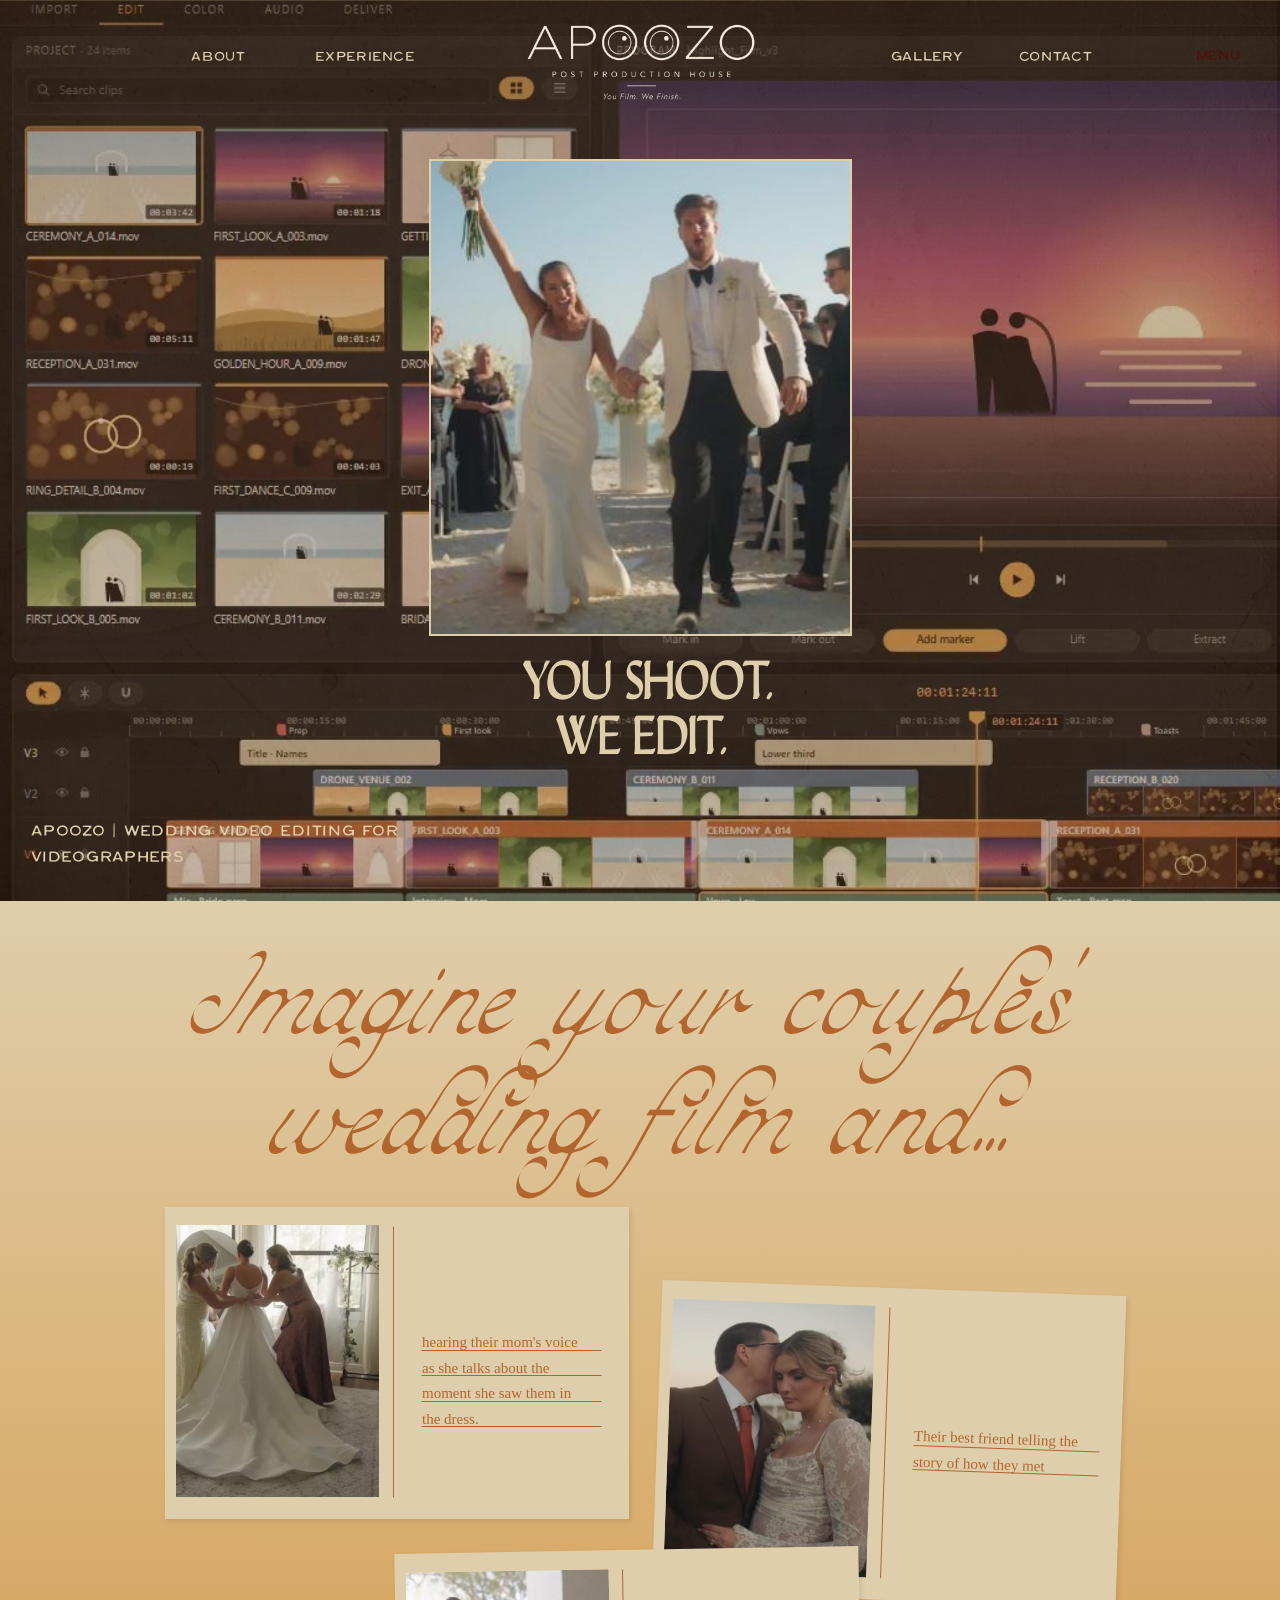
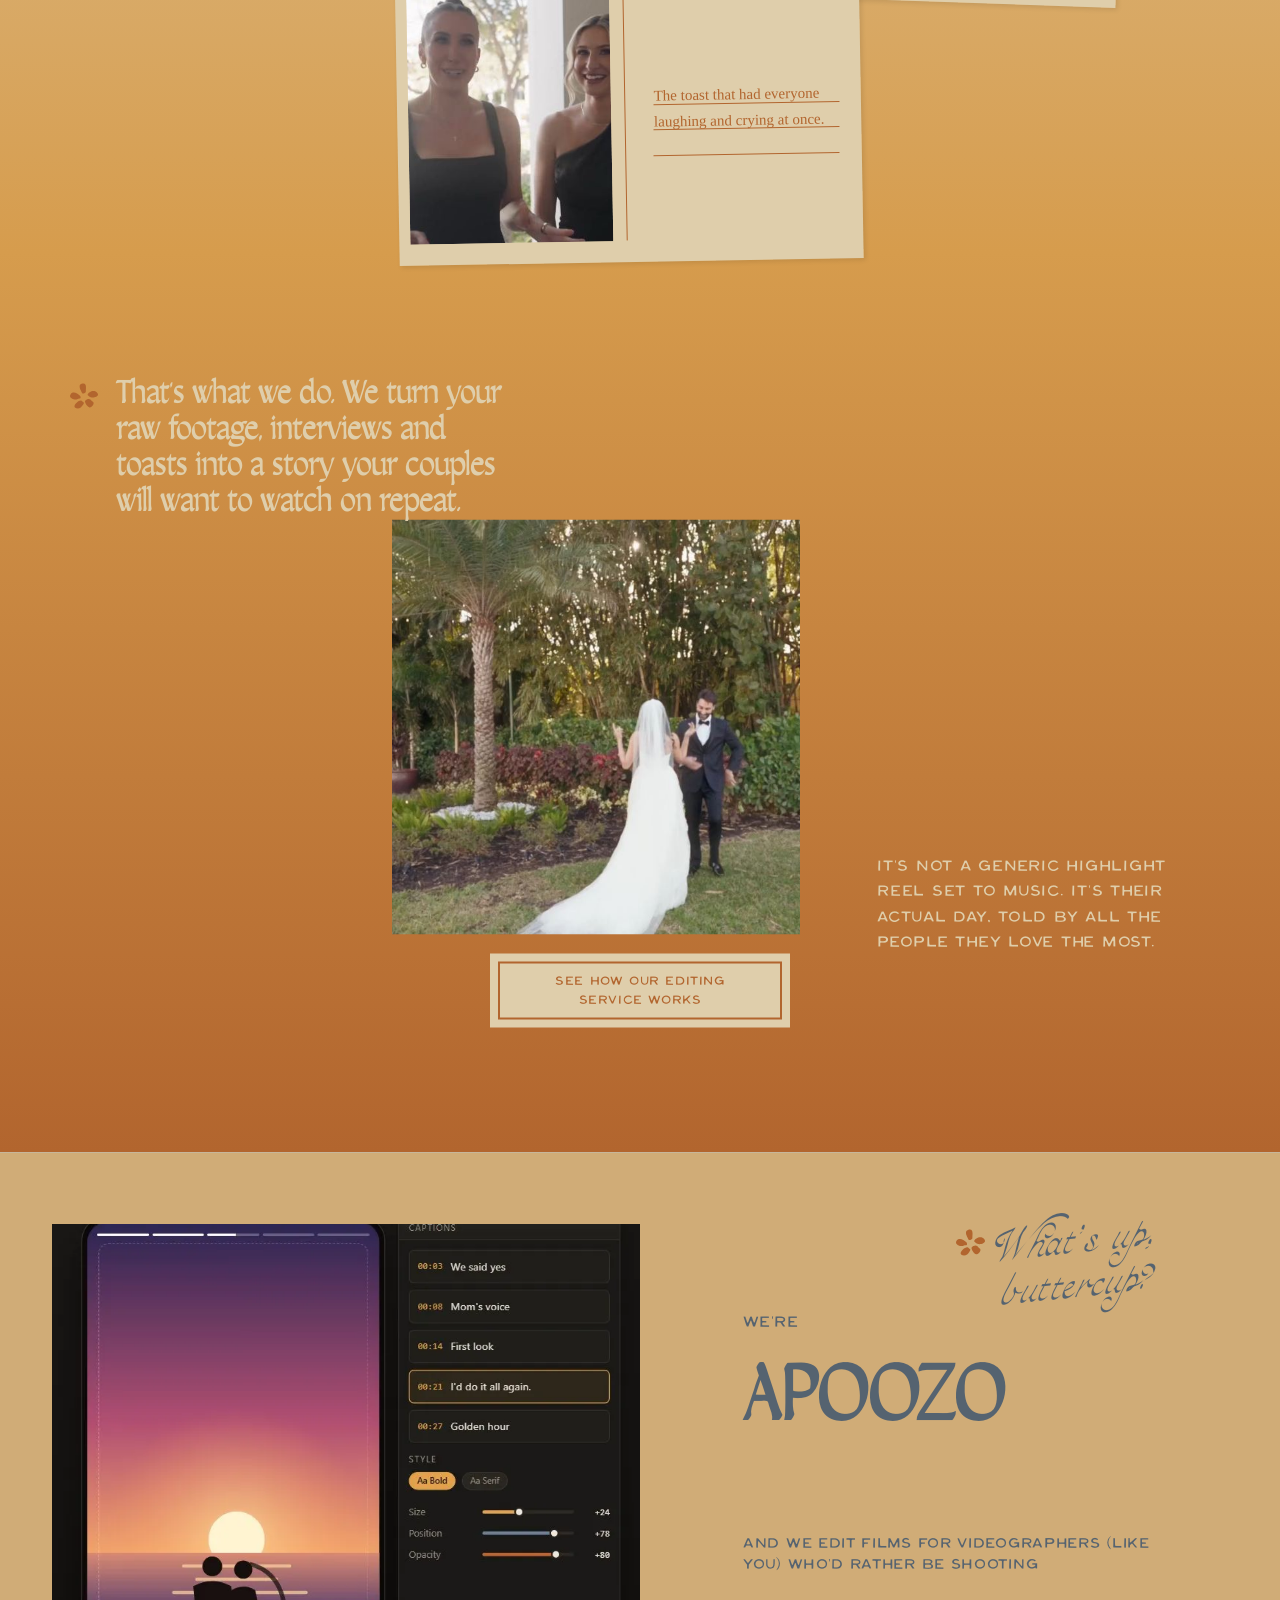
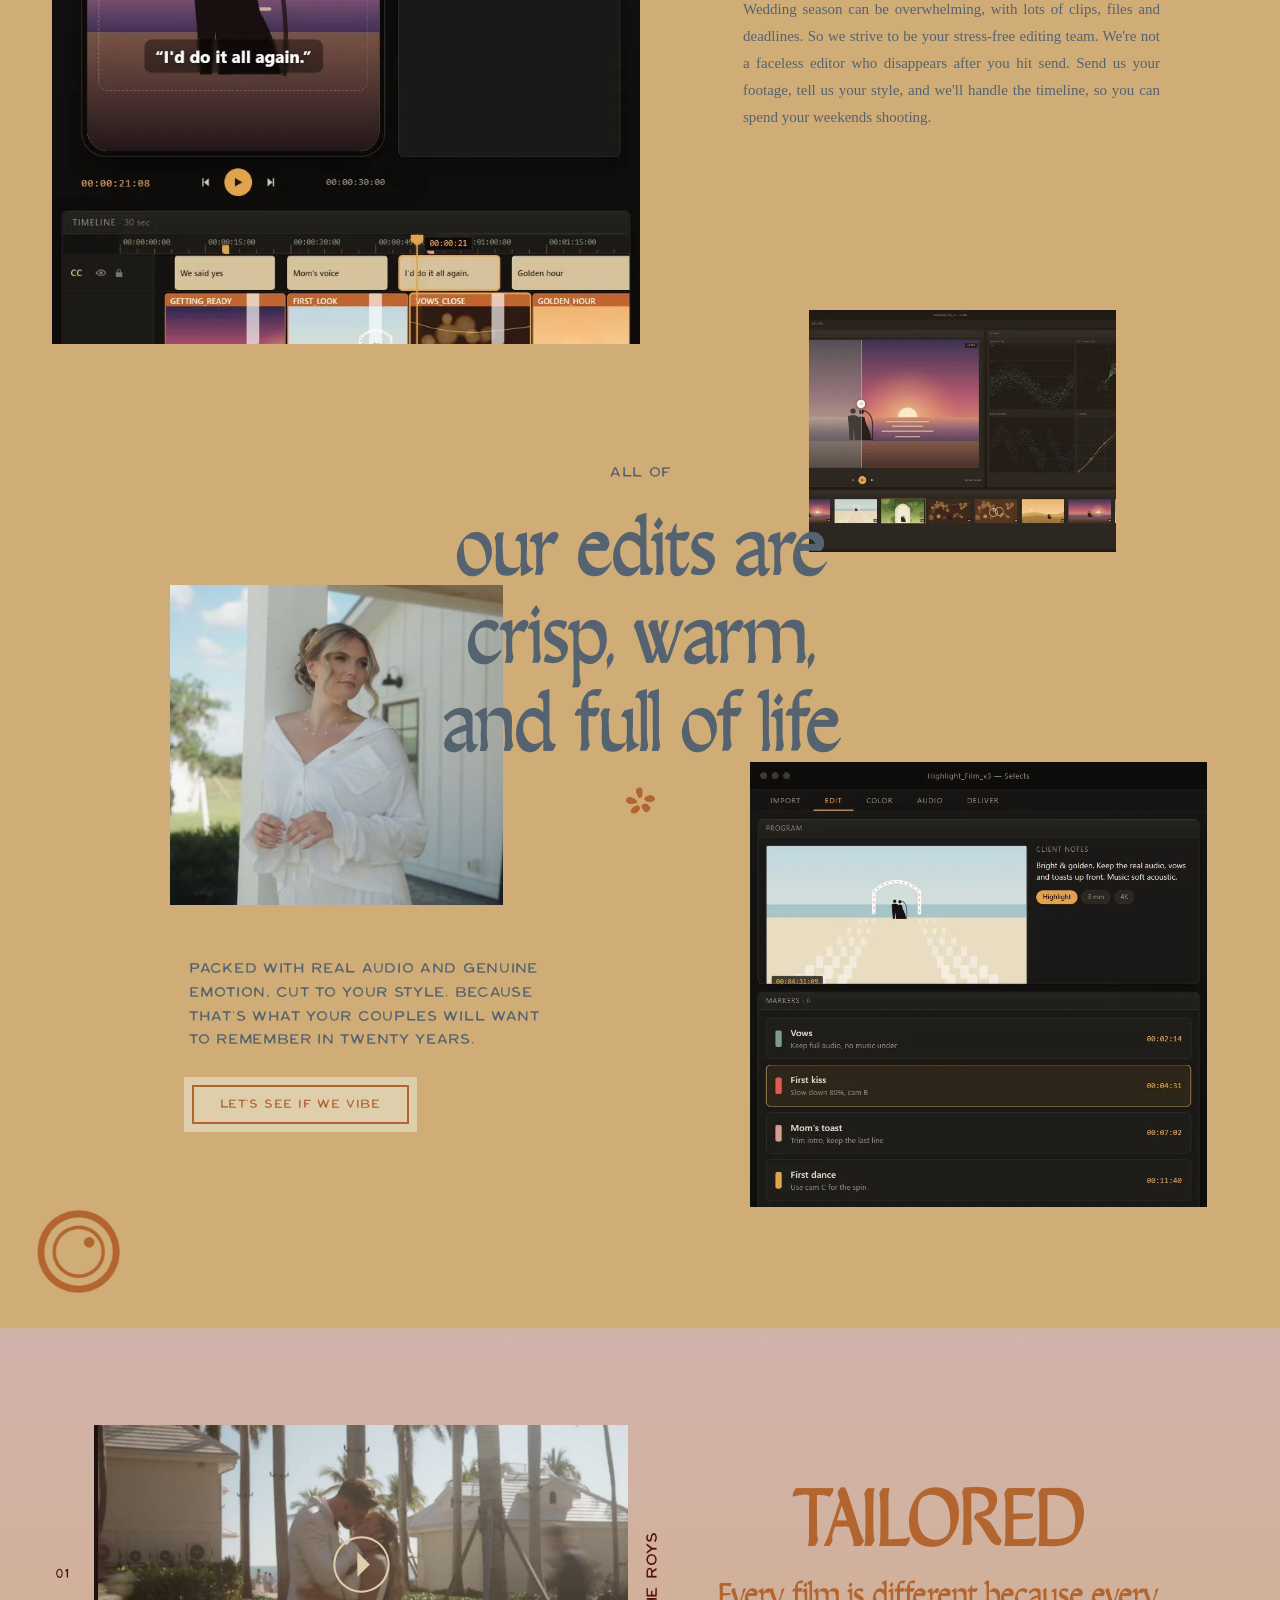
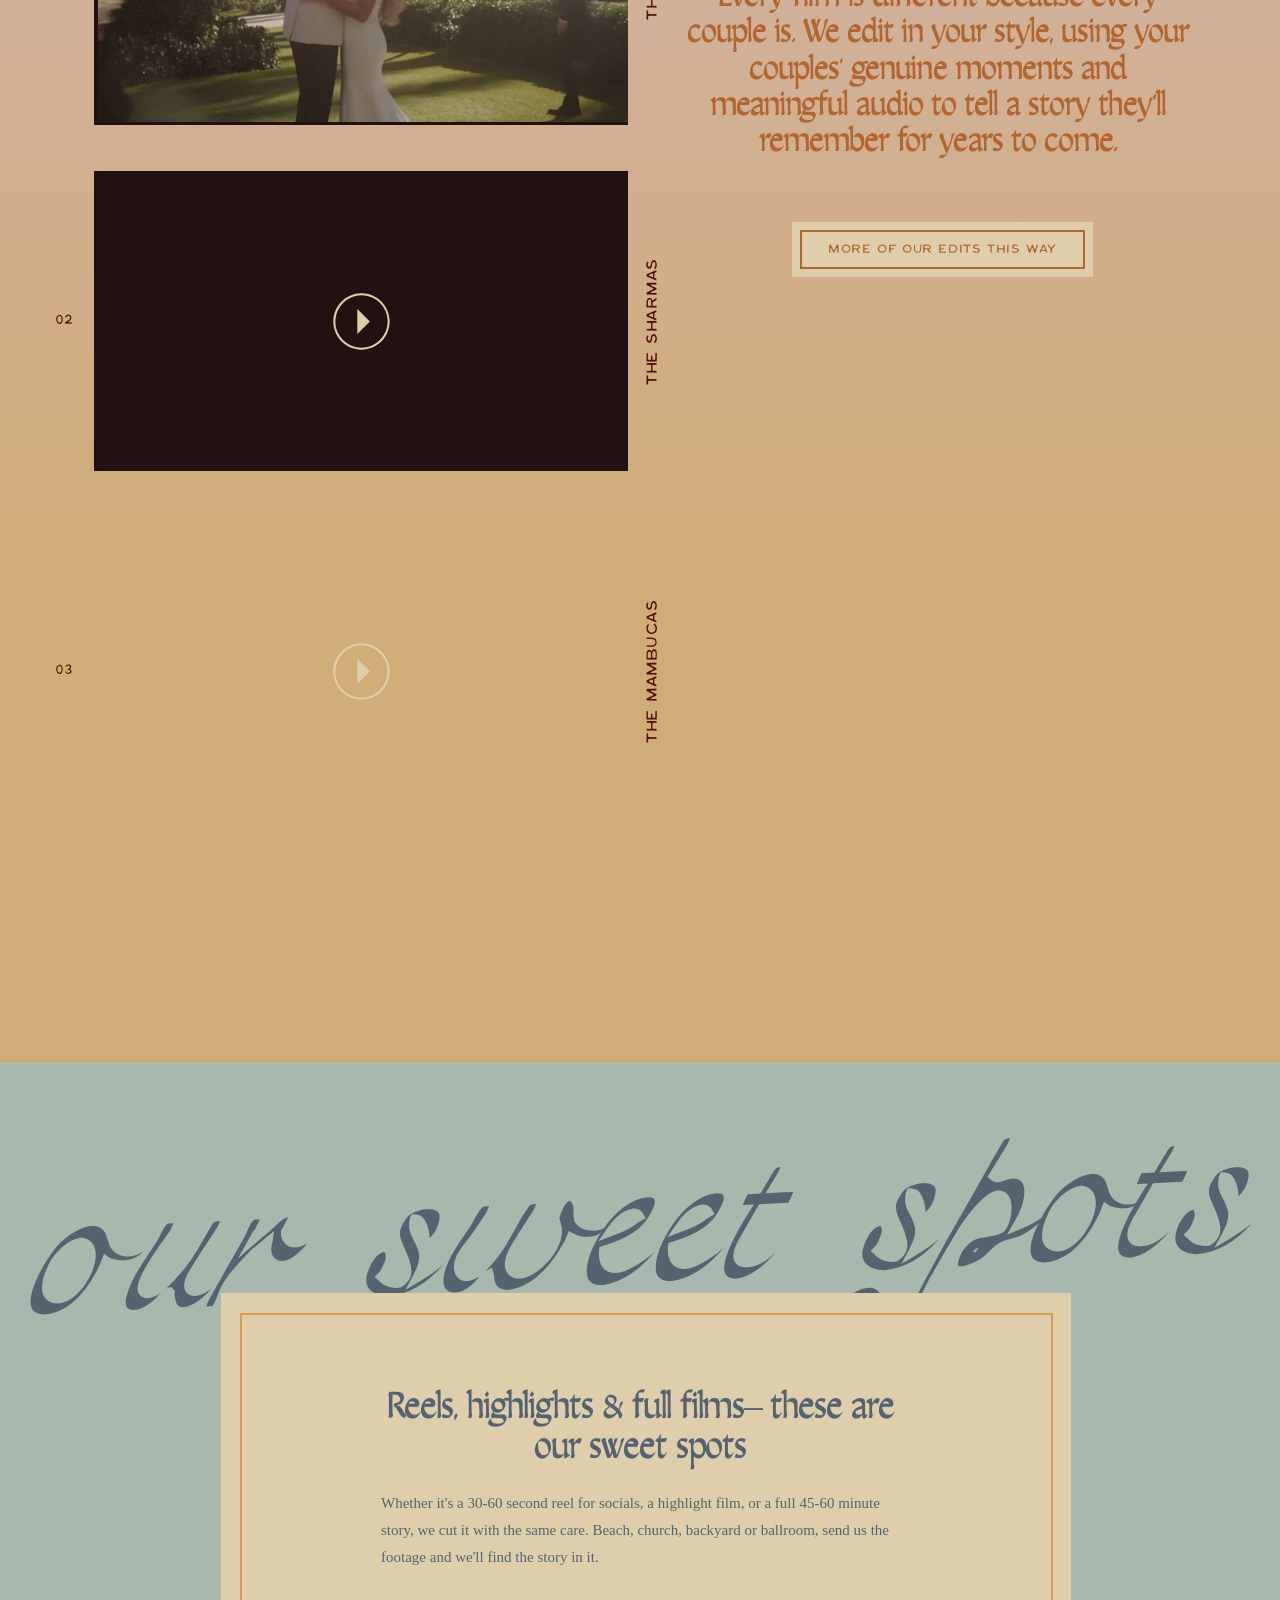
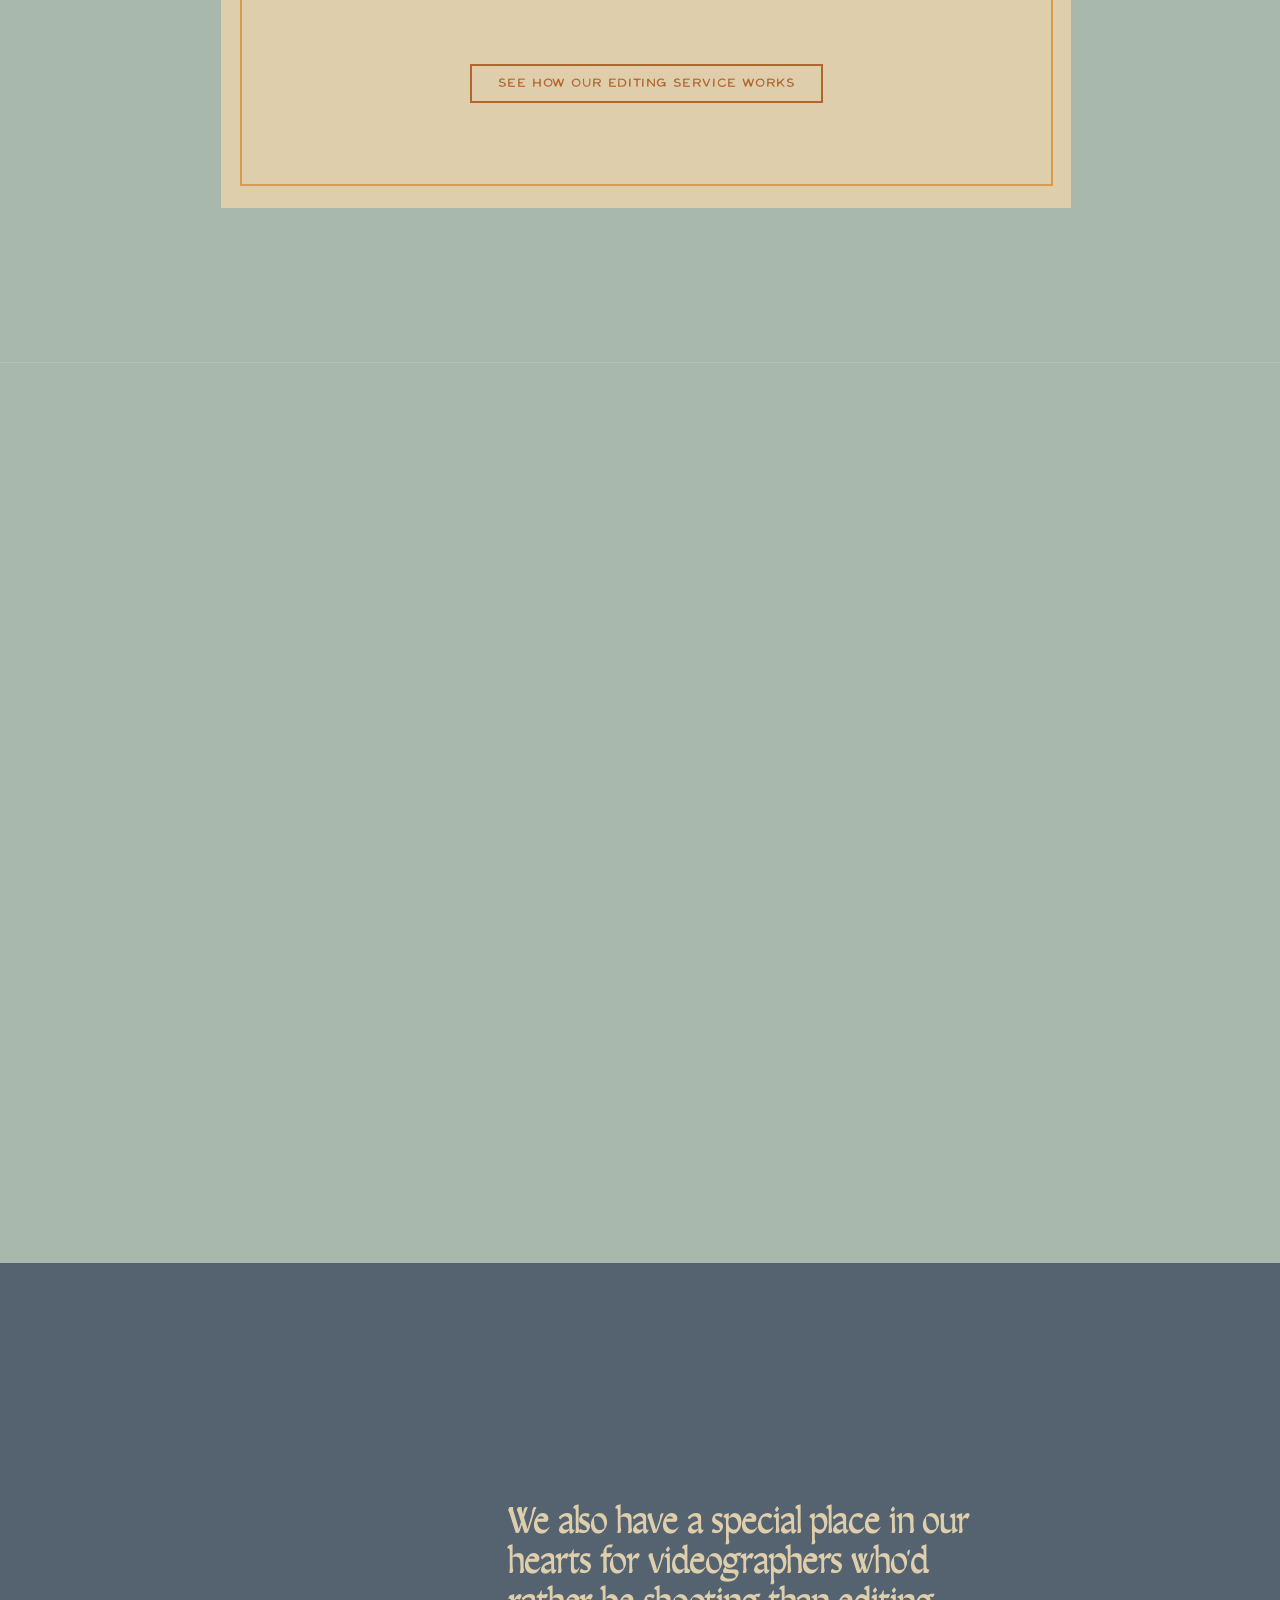
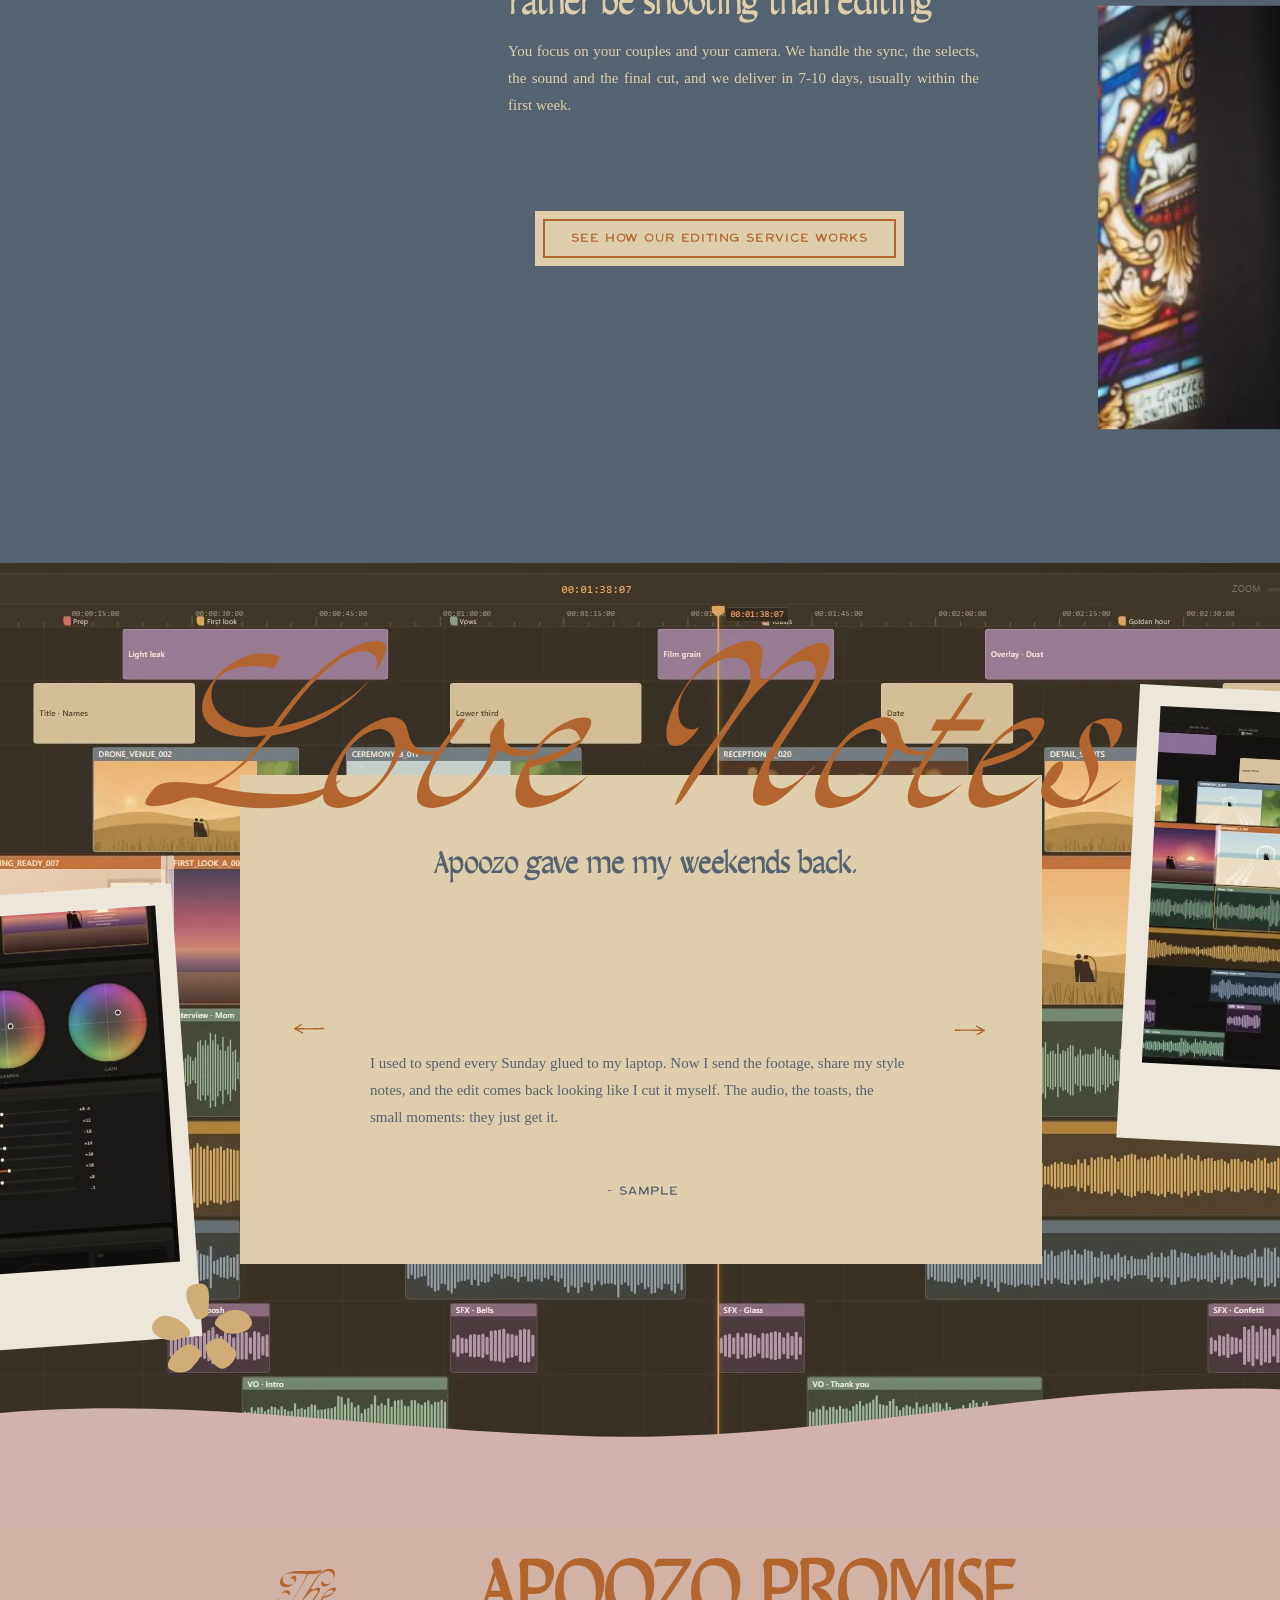
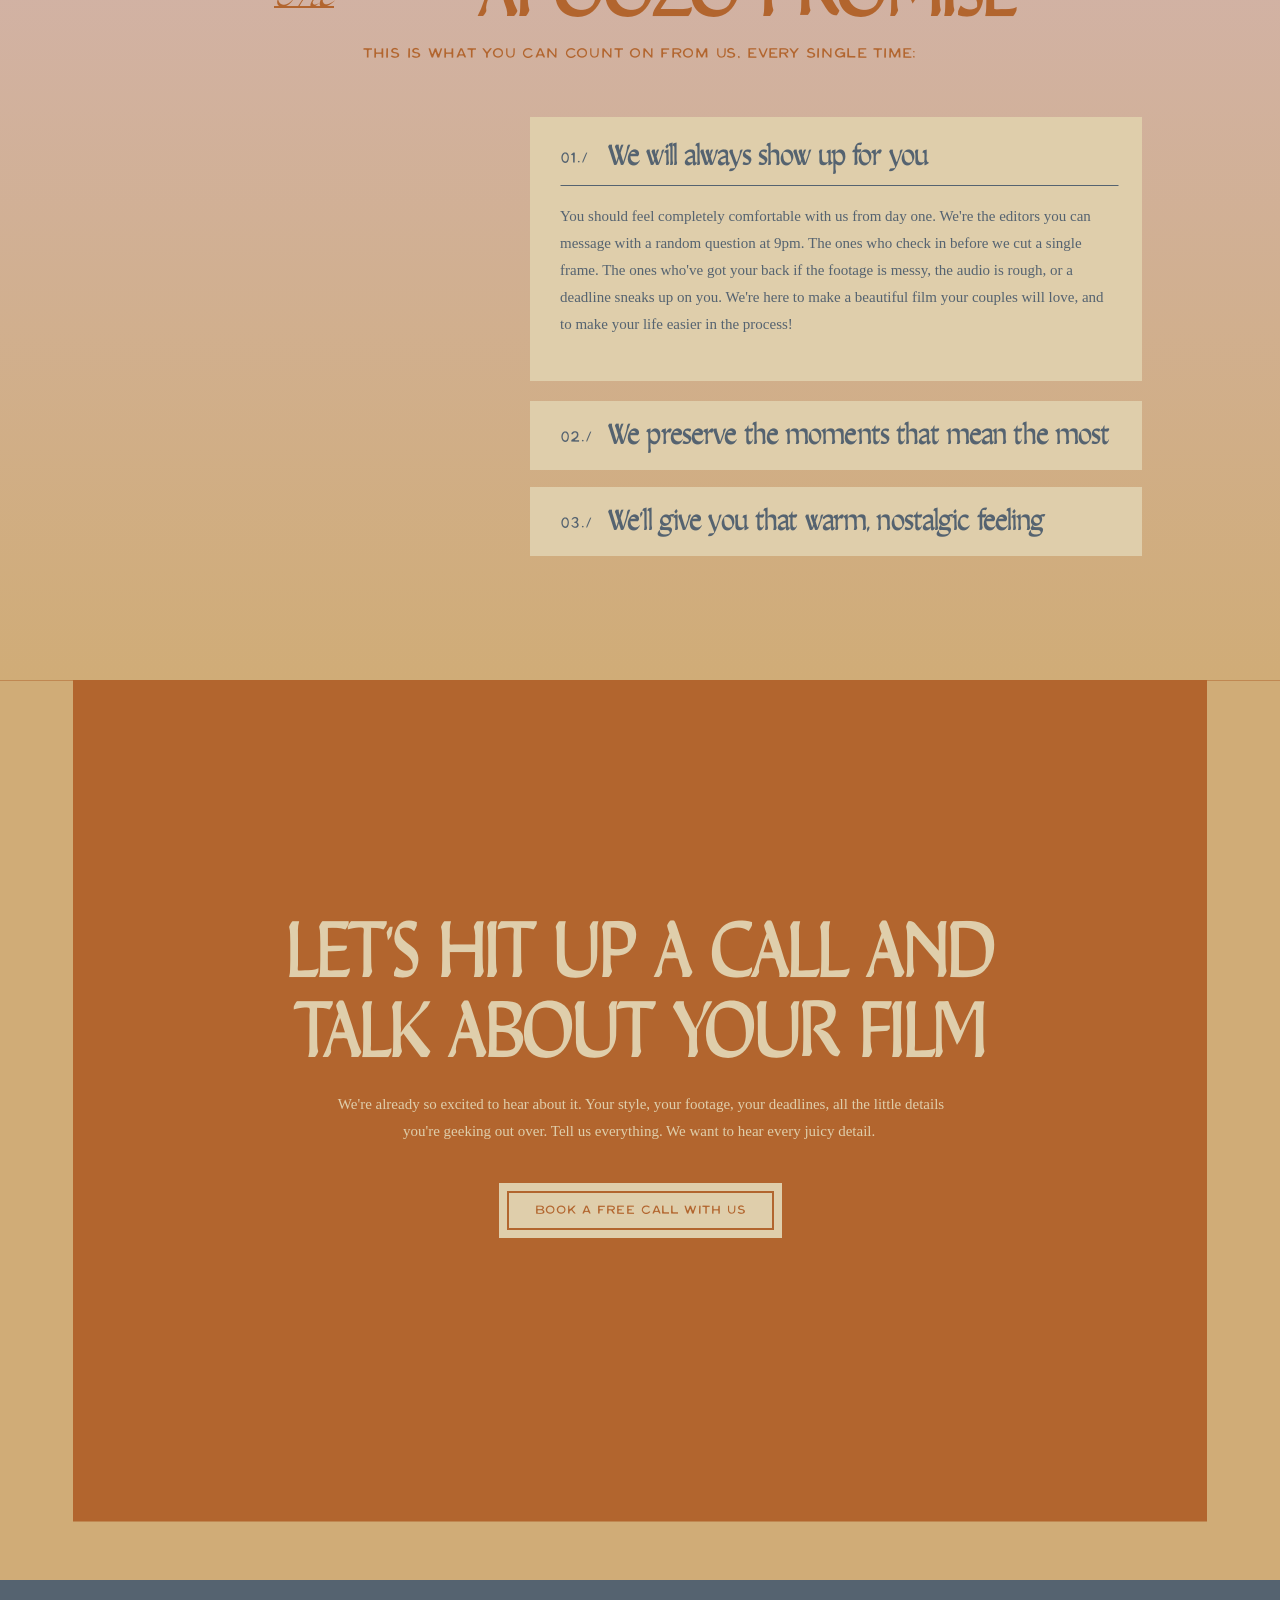
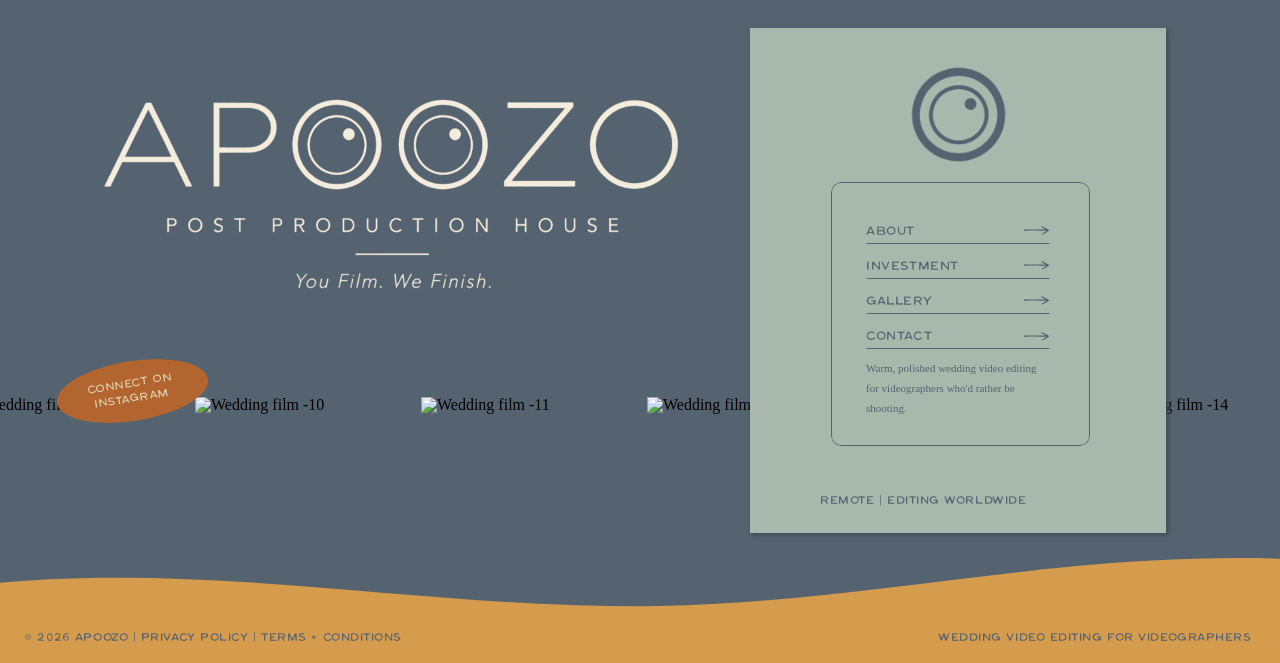
==== commit 9e275967: "Homepage: dynamic loader, faster logo and background, lighter assets - loader waits until the engine" ====
--- a/index.htm
+++ b/index.htm
@@ -28,10 +28,18 @@
     <script type="application/ld+json">{"@context":"https://schema.org","@graph":[{"@type":"Organization","@id":"https://www.apoozofilms.com/#organization","name":"Apoozo","url":"https://www.apoozofilms.com/","logo":{"@type":"ImageObject","url":"https://www.apoozofilms.com/apoozo-logo.png","width":512,"height":512},"image":"https://www.apoozofilms.com/og-image.png","description":"Apoozo is a wedding video editing service for videographers. Send your footage and receive a polished, audio-driven wedding film in 7-10 days."},{"@type":"WebSite","@id":"https://www.apoozofilms.com/#website","url":"https://www.apoozofilms.com/","name":"Apoozo","inLanguage":"en","publisher":{"@id":"https://www.apoozofilms.com/#organization"}},{"@type":"Service","@id":"https://www.apoozofilms.com/#service","name":"Wedding video editing for videographers","serviceType":"Wedding video editing","provider":{"@id":"https://www.apoozofilms.com/#organization"},"areaServed":"Worldwide","description":"Outsourced wedding video editing: videographers upload their footage and receive a finished reel, highlight film or full-length film in 7-10 days.","audience":{"@type":"Audience","audienceType":"Wedding videographers"},"hasOfferCatalog":{"@type":"OfferCatalog","name":"Wedding video editing packages","itemListElement":[{"@type":"Offer","priceCurrency":"USD","price":"120","availability":"https://schema.org/InStock","deliveryLeadTime":{"@type":"QuantitativeValue","minValue":7,"maxValue":10,"unitCode":"DAY"},"itemOffered":{"@type":"Service","name":"Wedding reel (30-60 seconds)","description":"A 30 to 60 second wedding reel edited from your footage.","serviceType":"Wedding video editing"}},{"@type":"Offer","priceCurrency":"USD","price":"275","availability":"https://schema.org/InStock","deliveryLeadTime":{"@type":"QuantitativeValue","minValue":7,"maxValue":10,"unitCode":"DAY"},"itemOffered":{"@type":"Service","name":"Wedding highlight film","description":"A polished wedding highlight film edited from your footage.","serviceType":"Wedding video editing"}},{"@type":"Offer","priceCurrency":"USD","price":"540","availability":"https://schema.org/InStock","deliveryLeadTime":{"@type":"QuantitativeValue","minValue":7,"maxValue":10,"unitCode":"DAY"},"itemOffered":{"@type":"Service","name":"Full wedding film (45-60 minutes)","description":"A full-length 45 to 60 minute wedding film with interviews, toasts and real audio.","serviceType":"Wedding video editing"}}]}},{"@type":"WebPage","@id":"https://www.apoozofilms.com/#webpage","url":"https://www.apoozofilms.com/","name":"Wedding Video Editing Service for Videographers | Apoozo","description":"Outsource your wedding edits to Apoozo. Send your footage and get a polished, audio-driven wedding film back in 7-10 days. Reels from $120, highlights $275.","inLanguage":"en","isPartOf":{"@id":"https://www.apoozofilms.com/#website"},"about":{"@id":"https://www.apoozofilms.com/#organization"},"primaryImageOfPage":{"@type":"ImageObject","url":"https://www.apoozofilms.com/og-image.png"},"breadcrumb":{"@id":"https://www.apoozofilms.com/#breadcrumb"}},{"@type":"BreadcrumbList","@id":"https://www.apoozofilms.com/#breadcrumb","itemListElement":[{"@type":"ListItem","position":1,"name":"Home","item":"https://www.apoozofilms.com/"}]}]}</script>
     <!-- seo:end -->
     <!-- perf:start -->
+    <style>html:not(.apz-ready){background:#d2aa6f}</style>
+    <link rel="preload" href="/assets/logo/apoozo-loading.png" as="image" fetchpriority="high">
+    <link rel="preload" href="/assets/file/YAgaJN-ZKnxZUsKWDeOMow/shared/maisonvoyages-capsregular.woff" as="font" type="font/woff" crossorigin>
+    <link rel="preload" href="/assets/file/vb2nWuNvagWOXBPC2Fr4yQ/shared/karmasutra.woff" as="font" type="font/woff" crossorigin>
     <script>(function(){
-function go(v){var s=v.getAttribute("data-lazy-src");if(!s)return;v.removeAttribute("data-lazy-src");v.src=s;v.load();var p=v.play&&v.play();if(p&&p.catch)p.catch(function(){});}
-if(!("IntersectionObserver" in window)){document.addEventListener("DOMContentLoaded",function(){[].forEach.call(document.querySelectorAll("video[data-lazy-src]"),go)});return;}
-var io=new IntersectionObserver(function(es){es.forEach(function(e){if(e.isIntersecting){io.unobserve(e.target);go(e.target);}});},{rootMargin:"0px 0px 250px 0px"});
+var ready=!!window.__apzRevealed,q=[];
+function go(v){var s=v.getAttribute("data-lazy-src");if(!s)return;v.removeAttribute("data-lazy-src");var p=v.getAttribute("data-poster");if(p){v.removeAttribute("data-poster");v.poster=p;}v.src=s;v.load();var pr=v.play&&v.play();if(pr&&pr.catch)pr.catch(function(){});}
+function flush(){if(ready)return;ready=true;q.splice(0).forEach(go);}
+function start(v){if(ready)go(v);else q.push(v);}
+window.addEventListener("apz:reveal",function(){setTimeout(flush,600);});setTimeout(flush,14000);
+if(!("IntersectionObserver" in window)){document.addEventListener("DOMContentLoaded",function(){[].forEach.call(document.querySelectorAll("video[data-lazy-src]"),start)});return;}
+var io=new IntersectionObserver(function(es){es.forEach(function(e){if(e.isIntersecting){io.unobserve(e.target);start(e.target);}});},{rootMargin:"0px 0px 250px 0px"});
 function watch(v){if(v.__apz)return;v.__apz=1;io.observe(v);}
 function scan(r){if(r.querySelectorAll)[].forEach.call(r.querySelectorAll("video[data-lazy-src]"),watch);}
 function boot(){scan(document);new MutationObserver(function(ms){ms.forEach(function(m){[].forEach.call(m.addedNodes,function(n){if(n.nodeType!==1)return;if(n.matches&&n.matches("video[data-lazy-src]"))watch(n);else scan(n);});});}).observe(document.documentElement,{childList:true,subtree:true});}
@@ -49,15 +57,63 @@
     
     <link rel="preconnect" href="https://fonts.googleapis.com">
 <link rel="preconnect" href="https://fonts.gstatic.com" crossorigin="">
-<link href="css?family=Geologica:300normal" rel="stylesheet" type="text/css">
 <style>
-@font-face{font-family:MaisonVoyagesCapsRegular;src:url('assets/file/YAgaJN-ZKnxZUsKWDeOMow/shared/maisonvoyages-capsregular.woff');}
-@font-face{font-family:Karmasutra;src:url('assets/file/vb2nWuNvagWOXBPC2Fr4yQ/shared/karmasutra.woff');}
-@font-face{font-family:KarmasutraScript;src:url('assets/file/VGcfRB-lhJ5KRqm3nTlT3w/shared/karmasutrascript.woff');}
+@font-face{font-family:MaisonVoyagesCapsRegular;src:url('assets/file/YAgaJN-ZKnxZUsKWDeOMow/shared/maisonvoyages-capsregular.woff');font-display:swap}
+@font-face{font-family:Karmasutra;src:url('assets/file/vb2nWuNvagWOXBPC2Fr4yQ/shared/karmasutra.woff');font-display:swap}
+@font-face{font-family:KarmasutraScript;src:url('assets/file/VGcfRB-lhJ5KRqm3nTlT3w/shared/karmasutrascript.woff');font-display:swap}
  </style>
     <script id="init_data" type="application/json">
       {"mobile":{"w":320,"bgFillType":"color","bgColor":"colors-7"},"desktop":{"w":1200,"bgMediaType":"none","bgFillType":"color","bgColor":"colors-7"},"sid":"kpfyir5qbtzqclzl6hmgyq","break":768,"assetURL":"//static.showit.co","contactFormId":"334783/489922","cfAction":"aHR0cHM6Ly9jbGllbnRzZXJ2aWNlLnNob3dpdC5jb20vY29udGFjdGZvcm0=","sgAction":"aHR0cHM6Ly9jbGllbnRzZXJ2aWNlLnNob3dpdC5jb20vc29jaWFsZ3JpZA==","blockData":[{"slug":"menu","visible":"a","states":[],"d":{"h":1,"w":1200,"locking":{"side":"st"},"aav":1.25,"bgFillType":"color","bgColor":"#000000:0","bgMediaType":"none"},"m":{"h":1,"w":320,"locking":{"side":"st"},"aav":1.25,"bgFillType":"color","bgColor":"#000000:0","bgMediaType":"none"}},{"slug":"hero","visible":"a","states":[],"d":{"h":660,"w":1200,"locking":{},"nature":"wH","aav":1.25,"bgFillType":"color","bgColor":"#391504:100","bgMediaType":"image","bgImage":{"key":"bCSMVXAeyN6Tr9dGK_P3kA/shared/dsc00096-3_2.jpg","aspect_ratio":1.77778,"title":"DSC00096-3 2","type":"asset"},"bgOpacity":"0"},"m":{"h":565,"w":320,"locking":{},"nature":"wH","aav":1.25,"bgFillType":"color","bgColor":"#391504:100","bgMediaType":"image","bgImage":{"key":"bCSMVXAeyN6Tr9dGK_P3kA/shared/dsc00096-3_2.jpg","aspect_ratio":1.77778,"title":"DSC00096-3 2","type":"asset"},"bgOpacity":"0"}},{"slug":"intro","visible":"a","states":[],"d":{"h":951,"w":1200,"locking":{},"aav":1.25,"bgFillType":"gradient","bgGc1":"colors-5","bgGc2":"colors-1","bgMediaType":"none"},"m":{"h":724,"w":320,"locking":{},"nature":"wH","aav":1.25,"bgFillType":"gradient","bgGc1":"colors-5","bgGc2":"colors-1","bgMediaType":"none"}},{"slug":"experience-cta","visible":"a","states":[],"d":{"h":813,"w":1200,"locking":{},"nature":"wH","bgFillType":"gradient","bgGc1":"colors-1","bgGc2":"colors-2","bgGr":0,"bgMediaType":"none"},"m":{"h":828,"w":320,"locking":{},"nature":"wH","bgFillType":"gradient","bgGc1":"colors-1","bgGc2":"colors-2","bgGr":0,"bgMediaType":"none"}},{"slug":"about","visible":"a","states":[],"d":{"h":1777,"w":1200,"locking":{},"nature":"wH","aav":1.25,"bgFillType":"color","bgColor":"colors-7","bgMediaType":"image","bgImage":{"key":"x89Tv-R_Qb6HoXjkZCrHdA/shared/paper_1.jpg","aspect_ratio":0.75,"title":"Paper (1)","type":"asset"},"bgOpacity":"50"},"m":{"h":1449,"w":320,"locking":{},"nature":"wH","aav":1.25,"bgFillType":"color","bgColor":"colors-7","bgMediaType":"image","bgImage":{"key":"x89Tv-R_Qb6HoXjkZCrHdA/shared/paper_1.jpg","aspect_ratio":0.75,"title":"Paper (1)","type":"asset"},"bgOpacity":"50"}},{"slug":"wedding-films-text","visible":"a","states":[],"d":{"h":823,"w":1200,"locking":{"side":"st"},"bgFillType":"gradient","bgGc1":"#d2b3ac:100","bgGc2":"colors-7","bgGr":0,"bgMediaType":"none"},"m":{"h":1027,"w":320,"locking":{},"bgFillType":"gradient","bgGc1":"#d2b3ac:100","bgGc2":"colors-7","bgGr":0,"bgMediaType":"none"}},{"slug":"wedding-films","visible":"a","states":[],"d":{"h":511,"w":1200,"locking":{},"bgFillType":"color","bgColor":"#000000:0","bgMediaType":"none"},"m":{"h":1,"w":320,"locking":{},"bgFillType":"color","bgColor":"#000000:0","bgMediaType":"none"}},{"slug":"films-hidden-to-start","visible":"a","states":[{"d":{"bgMediaType":"none"},"m":{"bgMediaType":"none"},"slug":"view-1"},{"d":{"bgMediaType":"none"},"m":{"bgMediaType":"none"},"slug":"view-2"},{"d":{"bgMediaType":"none"},"m":{"bgMediaType":"none"},"slug":"view-3"}],"d":{"h":748,"w":1200,"nature":"wH","bgFillType":"color","bgColor":"colors-5","bgMediaType":"none"},"m":{"h":631,"w":320,"nature":"wH","bgFillType":"color","bgColor":"colors-5","bgMediaType":"none"},"stateTrans":[{},{},{}]},{"slug":"beach-weddings","visible":"a","states":[],"d":{"h":831,"w":1200,"locking":{},"nature":"wH","aav":1.25,"bgFillType":"color","bgColor":"colors-0","bgMediaType":"image","bgImage":{"key":"HU81KMOOlOQkNJ-A5VbUsw/shared/golden_day_brand_stripe_background_blue.png","aspect_ratio":1.88155,"title":"Golden_Day_Brand_stripe background blue","type":"asset"},"bgOpacity":"70"},"m":{"h":647,"w":320,"locking":{},"nature":"wH","aav":1.25,"bgFillType":"color","bgColor":"colors-0","bgMediaType":"image","bgOpacity":"70"}},{"slug":"video","visible":"a","states":[],"d":{"h":677,"w":1200,"locking":{},"nature":"wH","aav":1.25,"bgFillType":"color","bgColor":"colors-0","bgMediaType":"video","bgImage":{"key":"HFwkQgfTKHRztR5smWpvxQ/shared/golden_day_brand_background.png","aspect_ratio":1.41531,"title":"Golden_Day_Brand_background","type":"asset"},"bgLoop":"1","bgVideo":{"key":"A8G4zbLDQix2dcdE2mnukA/shared/golden_day_films_-_slow_shutter_the_roys.mp4","aspect_ratio":1.77778,"title":"Golden Day Films -  slow shutter The Roys","type":"asset"}},"m":{"h":428,"w":320,"locking":{},"aav":1.25,"bgFillType":"color","bgColor":"colors-0","bgMediaType":"video","bgImage":{"key":"HFwkQgfTKHRztR5smWpvxQ/shared/golden_day_brand_background.png","aspect_ratio":1.41531,"title":"Golden_Day_Brand_background","type":"asset"},"bgLoop":"1","bgVideo":{"key":"A8G4zbLDQix2dcdE2mnukA/shared/golden_day_films_-_slow_shutter_the_roys.mp4","aspect_ratio":1.77778,"title":"Golden Day Films -  slow shutter The Roys","type":"asset"}}},{"slug":"faith-and-ceremony","visible":"a","states":[],"d":{"h":705,"w":1200,"nature":"wH","bgFillType":"color","bgColor":"colors-3","bgMediaType":"none"},"m":{"h":789,"w":320,"nature":"wH","bgFillType":"color","bgColor":"colors-3","bgMediaType":"none"}},{"slug":"love-notes","visible":"a","states":[{"d":{"bgFillType":"color","bgColor":"#000000:0","bgMediaType":"none"},"m":{"bgFillType":"color","bgColor":"#000000:0","bgMediaType":"none"},"slug":"view-1"},{"d":{"bgFillType":"color","bgColor":"#000000:0","bgMediaType":"none"},"m":{"bgFillType":"color","bgColor":"#000000:0","bgMediaType":"none"},"slug":"view-2"},{"d":{"bgFillType":"color","bgColor":"#000000:0","bgMediaType":"none"},"m":{"bgFillType":"color","bgColor":"#000000:0","bgMediaType":"none"},"slug":"view-3"},{"d":{"bgFillType":"color","bgColor":"#000000:0","bgMediaType":"none"},"m":{"bgFillType":"color","bgColor":"#000000:0","bgMediaType":"none"},"slug":"view-3-1"}],"d":{"h":861,"w":1200,"nature":"wH","bgFillType":"color","bgColor":"colors-7","bgMediaType":"image","bgImage":{"key":"PwcJ5FbRkoUR2LgH-h-eDQ/shared/dsc00075-3_2.jpg","aspect_ratio":1.77778,"title":"DSC00075-3 2","type":"asset"},"bgOpacity":"80"},"m":{"h":871,"w":320,"nature":"wH","bgFillType":"color","bgColor":"colors-7","bgMediaType":"none"},"stateTrans":[{},{},{},{}]},{"slug":"golden-day-promise","visible":"a","states":[{"d":{"bgFillType":"color","bgColor":"#000000:0","bgMediaType":"none"},"m":{"bgFillType":"color","bgColor":"#000000:0","bgMediaType":"none"},"slug":"view-1"},{"d":{"bgFillType":"color","bgColor":"#000000:0","bgMediaType":"none"},"m":{"bgFillType":"color","bgColor":"#000000:0","bgMediaType":"none"},"slug":"view-2"},{"d":{"bgFillType":"color","bgColor":"#000000:0","bgMediaType":"none"},"m":{"bgFillType":"color","bgColor":"#000000:0","bgMediaType":"none"},"slug":"view-3"}],"d":{"h":817,"w":1200,"bgFillType":"gradient","bgGc1":"#d2b3ac:100","bgGc2":"colors-7","bgGr":0,"bgMediaType":"none"},"m":{"h":1102,"w":320,"bgFillType":"gradient","bgGc1":"#d2b3ac:100","bgGc2":"colors-7","bgGr":0,"bgMediaType":"none"},"stateTrans":[{},{},{}]},{"slug":"cta","visible":"a","states":[],"d":{"h":697,"w":1200,"nature":"wH","bgFillType":"color","bgColor":"colors-2","bgMediaType":"video","bgLoop":"1","bgOpacity":"70","bgVideo":{"key":"1jaEnIOcW3Me6RAQG8lQKA/shared/golden_day_films_-kristen_and_dom.mp4","aspect_ratio":1.77778,"title":"Golden Day Films -Kristen and Dom","type":"asset"}},"m":{"h":626,"w":320,"nature":"wH","bgFillType":"color","bgColor":"colors-2","bgMediaType":"video","bgLoop":"1","bgOpacity":"70","bgVideo":{"key":"1jaEnIOcW3Me6RAQG8lQKA/shared/golden_day_films_-kristen_and_dom.mp4","aspect_ratio":1.77778,"title":"Golden Day Films -Kristen and Dom","type":"asset"}}},{"slug":"footer","visible":"a","states":[],"d":{"h":683,"w":1200,"bgFillType":"color","bgColor":"colors-3","bgMediaType":"none"},"m":{"h":1024,"w":320,"bgFillType":"color","bgColor":"colors-3","bgMediaType":"none"}},{"slug":"navigation-pop-up","visible":"a","states":[],"d":{"h":605,"w":1200,"locking":{"side":"t"},"nature":"wH","trIn":{"direction":"Up"},"stateTrIn":{"type":"slide","duration":1,"direction":"Right"},"bgFillType":"color","bgColor":"#000000:0","bgMediaType":"none"},"m":{"h":585,"w":320,"locking":{"side":"t"},"nature":"wH","trIn":{"direction":"Up"},"stateTrIn":{"type":"slide","duration":1,"direction":"Right"},"bgFillType":"color","bgColor":"#d2b3ac:100","bgMediaType":"none"}}],"elementData":[{"type":"svg","visible":"a","id":"menu_0","blockId":"menu","m":{"x":257,"y":10,"w":67,"h":52,"a":0},"d":{"x":1098,"y":17,"w":81,"h":72,"a":0,"lockH":"r","lockV":"t"},"c":{"key":"sKVmIFnVw9AOyZ14T28MLg/shared/golden_day_brand_starfish.svg","aspect_ratio":1.14}},{"type":"text","visible":"a","id":"menu_1","blockId":"menu","m":{"x":260,"y":32,"w":62,"h":14,"a":0},"d":{"x":1098,"y":46,"w":80,"h":28,"a":0,"lockH":"r","lockV":"t"},"pc":[{"type":"show","block":"navigation-pop-up"}]},{"type":"graphic","visible":"a","id":"hero_0","blockId":"hero","m":{"x":-140,"y":0,"w":650,"h":953,"a":0,"o":70,"gs":{"s":20}},"d":{"x":0,"y":-2,"w":1903,"h":793,"a":0,"o":70,"lockH":"s","lockV":"s"},"c":{"key":"bCSMVXAeyN6Tr9dGK_P3kA/shared/dsc00096-3_2.jpg","aspect_ratio":1.77778}},{"type":"graphic","visible":"a","id":"hero_1","blockId":"hero","m":{"x":0,"y":0,"w":320,"h":775,"a":0,"o":10},"d":{"x":0,"y":-2,"w":1197,"h":664,"a":0,"o":10,"lockH":"s","lockV":"s"},"c":{"key":"nh1iTjtRSheHEDiSRX-N3Q/shared/paper-texture-background-5.jpg","aspect_ratio":1.49925}},{"type":"simple","visible":"a","id":"hero_2","blockId":"hero","m":{"x":0,"y":-1,"w":320,"h":70,"a":0},"d":{"x":0,"y":-2,"w":1201,"h":264,"a":0,"lockH":"s","lockV":"t"}},{"type":"simple","visible":"m","id":"hero_3","blockId":"hero","m":{"x":-5,"y":-1,"w":329,"h":253,"a":0},"d":{"x":360,"y":198,"w":480,"h":264,"a":0}},{"type":"text","visible":"a","id":"hero_4","blockId":"hero","m":{"x":8,"y":470,"w":305,"h":40,"a":0,"lockV":"b"},"d":{"x":31,"y":578,"w":459,"h":51,"a":0,"lockH":"l","lockV":"b"}},{"type":"video","visible":"a","id":"hero_5","blockId":"hero","m":{"x":14,"y":91,"w":292,"h":262,"a":0,"lockV":"s"},"d":{"x":429,"y":158,"w":343,"h":237,"a":0,"lockH":"s","lockV":"s"}},{"type":"simple","visible":"a","id":"hero_6","blockId":"hero","m":{"x":14,"y":91,"w":292,"h":262,"a":0,"lockV":"s"},"d":{"x":429,"y":158,"w":343,"h":237,"a":0,"lockH":"s","lockV":"s"}},{"type":"text","visible":"a","id":"hero_7","blockId":"hero","m":{"x":14,"y":379,"w":306,"h":78,"a":0,"lockV":"b"},"d":{"x":408,"y":417,"w":400,"h":106,"a":0,"lockV":"b"}},{"type":"svg","visible":"a","id":"hero_8","blockId":"hero","m":{"x":68,"y":12,"w":184,"h":51,"a":0,"lockV":"t"},"d":{"x":428,"y":19,"w":345,"h":84,"a":0,"lockV":"t"},"c":{"key":"t8Clqo3SSstuHSsJ5LCVYw/shared/traditional_horizontal_two_lines_golden_day_sand.svg","aspect_ratio":4.10959}},{"type":"text","visible":"d","id":"hero_9","blockId":"hero","m":{"x":36,"y":13,"w":23,"h":8,"a":0},"d":{"x":136,"y":46,"w":85,"h":28,"a":0,"lockV":"t"}},{"type":"text","visible":"d","id":"hero_10","blockId":"hero","m":{"x":71,"y":12,"w":31,"h":7,"a":0},"d":{"x":266,"y":46,"w":118,"h":28,"a":0,"lockV":"t"}},{"type":"text","visible":"d","id":"hero_11","blockId":"hero","m":{"x":223,"y":13,"w":26,"h":8,"a":0},"d":{"x":838,"y":46,"w":97,"h":28,"a":0,"lockV":"t"}},{"type":"text","visible":"d","id":"hero_12","blockId":"hero","m":{"x":258,"y":13,"w":26,"h":8,"a":0},"d":{"x":967,"y":46,"w":97,"h":28,"a":0,"lockV":"t"}},{"type":"svg","visible":"d","id":"intro_0","blockId":"intro","m":{"x":93,"y":657,"w":379,"h":470,"a":347,"o":40},"d":{"x":798,"y":639,"w":577,"h":716,"a":347,"o":40,"lockH":"r"},"c":{"key":"F3zOFTxw2V_QgPUchDWfKw/shared/palm_golden_day_sunshine.svg","aspect_ratio":0.80667}},{"type":"text","visible":"a","id":"intro_1","blockId":"intro","m":{"x":32,"y":46,"w":256,"h":60,"a":0},"d":{"x":110,"y":46,"w":981,"h":200,"a":0,"lockV":"t"}},{"type":"video","visible":"a","id":"intro_2","blockId":"intro","m":{"x":32,"y":149,"w":91,"h":145,"a":0,"trIn":{"cl":"fadeIn","d":1,"dl":"0"}},"d":{"x":136,"y":324,"w":203,"h":272,"a":0,"trIn":{"cl":"fadeIn","d":1,"dl":"0"}}},{"type":"text","visible":"a","id":"intro_3","blockId":"intro","m":{"x":148,"y":202,"w":137,"h":65,"a":0,"trIn":{"cl":"fadeIn","d":1,"dl":"0"}},"d":{"x":382,"y":429,"w":166,"h":103,"a":0,"trIn":{"cl":"fadeIn","d":1,"dl":"0"}}},{"type":"line","visible":"a","id":"intro_4","blockId":"intro","m":{"x":60,"y":222,"w":144,"h":1,"a":270},"d":{"x":218,"y":460,"w":271,"h":1,"a":270,"trIn":{"cl":"fadeIn","d":1,"dl":"0"}}},{"type":"line","visible":"a","id":"intro_5","blockId":"intro","m":{"x":148,"y":217,"w":137,"h":1,"a":0},"d":{"x":382,"y":449,"w":180,"h":1,"a":180,"trIn":{"cl":"fadeIn","d":1,"dl":"0"}}},{"type":"line","visible":"a","id":"intro_6","blockId":"intro","m":{"x":148,"y":237,"w":137,"h":1,"a":0},"d":{"x":382,"y":474,"w":180,"h":1,"a":180,"trIn":{"cl":"fadeIn","d":1,"dl":"0"}}},{"type":"line","visible":"a","id":"intro_7","blockId":"intro","m":{"x":148,"y":258,"w":137,"h":1,"a":0,"trIn":{"cl":"fadeIn","d":1,"dl":"0"}},"d":{"x":382,"y":500,"w":180,"h":1,"a":180,"trIn":{"cl":"fadeIn","d":1,"dl":"0"}}},{"type":"line","visible":"a","id":"intro_8","blockId":"intro","m":{"x":148,"y":277,"w":137,"h":1,"a":0},"d":{"x":382,"y":525,"w":180,"h":1,"a":180,"trIn":{"cl":"fadeIn","d":1,"dl":"0"}}},{"type":"svg","visible":"a","id":"intro_9","blockId":"intro","m":{"x":247,"y":147,"w":34,"h":35,"a":0,"trIn":{"cl":"fadeIn","d":1,"dl":"0"}},"d":{"x":510,"y":324,"w":62,"h":61,"a":0,"trIn":{"cl":"fadeIn","d":1,"dl":"0"}},"c":{"key":"Gq0rqOuzUwA7LuMeGFffag/shared/shell_01_golden_day_sunshine.svg","aspect_ratio":1.5}},{"type":"simple","visible":"a","id":"intro_10","blockId":"intro","m":{"x":21,"y":135,"w":278,"h":177,"a":0},"d":{"x":125,"y":306,"w":464,"h":312,"a":0,"trIn":{"cl":"fadeIn","d":1,"dl":"0"}}},{"type":"video","visible":"a","id":"intro_11","blockId":"intro","m":{"x":32,"y":149,"w":91,"h":145,"a":0,"trIn":{"cl":"fadeIn","d":1,"dl":"0"}},"d":{"x":136,"y":324,"w":203,"h":272,"a":0,"trIn":{"cl":"fadeIn","d":1,"dl":"0"}}},{"type":"text","visible":"a","id":"intro_12","blockId":"intro","m":{"x":148,"y":202,"w":137,"h":65,"a":0,"trIn":{"cl":"fadeIn","d":1,"dl":"0"}},"d":{"x":382,"y":429,"w":166,"h":103,"a":0,"trIn":{"cl":"fadeIn","d":1,"dl":"0"}}},{"type":"line","visible":"a","id":"intro_13","blockId":"intro","m":{"x":60,"y":222,"w":144,"h":1,"a":270},"d":{"x":218,"y":460,"w":271,"h":1,"a":270,"trIn":{"cl":"fadeIn","d":1,"dl":"0"}}},{"type":"line","visible":"a","id":"intro_14","blockId":"intro","m":{"x":148,"y":217,"w":137,"h":1,"a":0},"d":{"x":382,"y":449,"w":180,"h":1,"a":180,"trIn":{"cl":"fadeIn","d":1,"dl":"0"}}},{"type":"line","visible":"a","id":"intro_15","blockId":"intro","m":{"x":148,"y":237,"w":137,"h":1,"a":0},"d":{"x":382,"y":474,"w":180,"h":1,"a":180,"trIn":{"cl":"fadeIn","d":1,"dl":"0"}}},{"type":"line","visible":"a","id":"intro_16","blockId":"intro","m":{"x":148,"y":257,"w":137,"h":1,"a":0,"trIn":{"cl":"fadeIn","d":1,"dl":"0"}},"d":{"x":382,"y":500,"w":180,"h":1,"a":180,"trIn":{"cl":"fadeIn","d":1,"dl":"0"}}},{"type":"line","visible":"a","id":"intro_17","blockId":"intro","m":{"x":148,"y":277,"w":137,"h":1,"a":0},"d":{"x":382,"y":525,"w":180,"h":1,"a":180,"trIn":{"cl":"fadeIn","d":1,"dl":"0"}}},{"type":"svg","visible":"a","id":"intro_18","blockId":"intro","m":{"x":247,"y":147,"w":34,"h":35,"a":0,"trIn":{"cl":"fadeIn","d":1,"dl":"0"}},"d":{"x":510,"y":324,"w":62,"h":61,"a":0,"trIn":{"cl":"fadeIn","d":1,"dl":"0"}},"c":{"key":"Gq0rqOuzUwA7LuMeGFffag/shared/shell_01_golden_day_sunshine.svg","aspect_ratio":1.5}},{"type":"simple","visible":"a","id":"intro_19","blockId":"intro","m":{"x":11,"y":325,"w":278,"h":177,"a":2},"d":{"x":616.9999999999998,"y":386.99999999999994,"w":464,"h":312,"a":2,"trIn":{"cl":"fadeIn","d":1,"dl":0.5}}},{"type":"video","visible":"a","id":"intro_20","blockId":"intro","m":{"x":24,"y":337,"w":91,"h":145,"a":2},"d":{"x":627.9999999999998,"y":400.99999999999994,"w":203,"h":272,"a":2,"trIn":{"cl":"fadeIn","d":1,"dl":0.5}}},{"type":"text","visible":"a","id":"intro_21","blockId":"intro","m":{"x":137,"y":395,"w":119,"h":43,"a":2,"trIn":{"cl":"fadeIn","d":1,"dl":"0"}},"d":{"x":873,"y":526,"w":186,"h":74,"a":2,"trIn":{"cl":"fadeIn","d":"0.5","dl":0.5}}},{"type":"line","visible":"a","id":"intro_22","blockId":"intro","m":{"x":52,"y":412,"w":145,"h":1,"a":272},"d":{"x":709.9999999999998,"y":541,"w":271,"h":1,"a":272,"trIn":{"cl":"fadeIn","d":1,"dl":0.5}}},{"type":"line","visible":"a","id":"intro_23","blockId":"intro","m":{"x":137,"y":410,"w":137,"h":1,"a":2},"d":{"x":874,"y":547,"w":186,"h":1,"a":182,"trIn":{"cl":"fadeIn","d":1,"dl":0.5}}},{"type":"line","visible":"m","id":"intro_24","blockId":"intro","m":{"x":136,"y":450,"w":137,"h":1,"a":2},"d":{"x":872.9999999999998,"y":571,"w":186,"h":1,"a":182,"trIn":{"cl":"fadeIn","d":1,"dl":0.5}}},{"type":"svg","visible":"a","id":"intro_25","blockId":"intro","m":{"x":234,"y":344,"w":45,"h":42,"a":2},"d":{"x":1011,"y":414.99999999999994,"w":55,"h":57,"a":2,"trIn":{"cl":"fadeIn","d":1,"dl":0.5}},"c":{"key":"ulbstk_z_fb3Z364ybuWAA/shared/circle_wave_golden_day_sunshine.svg","aspect_ratio":1.06}},{"type":"line","visible":"a","id":"intro_26","blockId":"intro","m":{"x":136,"y":430,"w":137,"h":1,"a":2},"d":{"x":872.9999999999998,"y":571,"w":186,"h":1,"a":182,"trIn":{"cl":"fadeIn","d":1,"dl":0.5}}},{"type":"simple","visible":"a","id":"intro_27","blockId":"intro","m":{"x":27,"y":502,"w":278,"h":177,"a":359},"d":{"x":356.99999999999994,"y":649,"w":464,"h":312,"a":359,"trIn":{"cl":"fadeIn","d":1,"dl":1}}},{"type":"video","visible":"a","id":"intro_28","blockId":"intro","m":{"x":38.03001755603499,"y":520,"w":91,"h":145,"a":359},"d":{"x":367.99999999999994,"y":670,"w":203,"h":272,"a":359,"trIn":{"cl":"fadeIn","d":1,"dl":1}}},{"type":"text","visible":"a","id":"intro_29","blockId":"intro","m":{"x":147.47369667843734,"y":578,"w":120,"h":78,"a":359,"trIn":{"cl":"fadeIn","d":1,"dl":"0"}},"d":{"x":614,"y":781,"w":186,"h":74,"a":359,"trIn":{"cl":"fadeIn","d":"0.5","dl":1}}},{"type":"line","visible":"a","id":"intro_30","blockId":"intro","m":{"x":147.76036679348184,"y":633,"w":137,"h":1,"a":359},"d":{"x":614,"y":853,"w":186,"h":1,"a":179,"trIn":{"cl":"fadeIn","d":1,"dl":1}}},{"type":"line","visible":"a","id":"intro_31","blockId":"intro","m":{"x":147.06227053599048,"y":593,"w":137,"h":1,"a":359},"d":{"x":614,"y":802,"w":186,"h":1,"a":179,"trIn":{"cl":"fadeIn","d":1,"dl":1}}},{"type":"line","visible":"a","id":"intro_32","blockId":"intro","m":{"x":63.05700251704191,"y":594,"w":145,"h":1,"a":629},"d":{"x":449.99999999999994,"y":803,"w":271,"h":1,"a":269,"trIn":{"cl":"fadeIn","d":1,"dl":1}}},{"type":"line","visible":"a","id":"intro_33","blockId":"intro","m":{"x":147.41131866473617,"y":613,"w":137,"h":1,"a":359},"d":{"x":614,"y":827,"w":186,"h":1,"a":179,"trIn":{"cl":"fadeIn","d":1,"dl":1}}},{"type":"svg","visible":"a","id":"intro_34","blockId":"intro","m":{"x":246.11123536471328,"y":514,"w":50,"h":49,"a":359},"d":{"x":743,"y":665,"w":66,"h":68,"a":359,"trIn":{"cl":"fadeIn","d":1,"dl":1}},"c":{"key":"F3zOFTxw2V_QgPUchDWfKw/shared/palm_golden_day_sunshine.svg","aspect_ratio":0.80667}},{"type":"svg","visible":"m","id":"experience-cta_0","blockId":"experience-cta","m":{"x":113,"y":-1,"w":349,"h":433,"a":347,"o":40},"d":{"x":798,"y":639,"w":577,"h":716,"a":347,"o":40,"lockH":"r"},"c":{"key":"F3zOFTxw2V_QgPUchDWfKw/shared/palm_golden_day_sunshine.svg","aspect_ratio":0.80667}},{"type":"svg","visible":"a","id":"experience-cta_1","blockId":"experience-cta","m":{"x":-43,"y":635,"w":194,"h":164,"a":15},"d":{"x":-183,"y":376,"w":481,"h":359,"a":15,"lockH":"l","lockV":"b"},"c":{"key":"MTdn-ceioYtqrj8OIZb3QQ/shared/rings_golden_day_boardwalk.svg","aspect_ratio":1.01333}},{"type":"video","visible":"a","id":"experience-cta_2","blockId":"experience-cta","m":{"x":22,"y":288,"w":209,"h":209,"a":0},"d":{"x":392,"y":267,"w":328,"h":328,"a":0,"lockH":"s","lockV":"s"}},{"type":"icon","visible":"a","id":"experience-cta_3","blockId":"experience-cta","m":{"x":272,"y":690,"w":27,"h":19,"a":0},"d":{"x":70,"y":130,"w":28,"h":27,"a":0,"lockH":"l","lockV":"t"}},{"type":"text","visible":"a","id":"experience-cta_4","blockId":"experience-cta","m":{"x":26,"y":123,"w":269,"h":132,"a":0},"d":{"x":116,"y":124,"w":403,"h":179,"a":0,"lockH":"l","lockV":"t"}},{"type":"text","visible":"a","id":"experience-cta_5","blockId":"experience-cta","m":{"x":25,"y":512,"w":270,"h":62,"a":0},"d":{"x":797,"y":514,"w":293,"h":100,"a":0,"lockH":"r","lockV":"b"}},{"type":"iframe","visible":"a","id":"experience-cta_6","blockId":"experience-cta","m":{"x":25,"y":592,"w":270,"h":83,"a":0},"d":{"x":450,"y":614,"w":300,"h":123,"a":0,"lockV":"b"}},{"type":"svg","visible":"d","id":"about_0","blockId":"about","m":{"x":-76,"y":441,"w":124,"h":149,"a":28},"d":{"x":153,"y":575,"w":346,"h":417,"a":28},"c":{"key":"MCGcybOPLKJDzXYiTxrGMA/shared/sun_02_golden_day_sunshine.svg","aspect_ratio":1}},{"type":"graphic","visible":"a","id":"about_1","blockId":"about","m":{"x":44,"y":32,"w":232,"h":273,"a":0,"gs":{"s":50}},"d":{"x":52,"y":72,"w":548,"h":720,"a":0,"gs":{"s":30},"lockH":"ls","lockV":"s"},"c":{"key":"On6XHf80vGGN-fUM3x_ytQ/shared/dsc00189-3_2.jpg","aspect_ratio":0.5625}},{"type":"icon","visible":"a","id":"about_2","blockId":"about","m":{"x":24,"y":344,"w":20,"h":14,"a":0},"d":{"x":876,"y":76,"w":29,"h":29,"a":0,"lockH":"r","lockV":"t"}},{"type":"text","visible":"a","id":"about_3","blockId":"about","m":{"x":52,"y":329,"w":125,"h":57,"a":354},"d":{"x":873,"y":69,"w":246,"h":72,"a":354,"lockH":"r","lockV":"t"}},{"type":"text","visible":"a","id":"about_4","blockId":"about","m":{"x":119,"y":405,"w":83,"h":20,"a":0},"d":{"x":703,"y":158,"w":143,"h":27,"a":0}},{"type":"text","visible":"a","id":"about_7","blockId":"about","m":{"x":35,"y":441,"w":250,"h":84,"a":0},"d":{"x":703,"y":207,"w":464,"h":156,"a":0}},{"type":"text","visible":"a","id":"about_8","blockId":"about","m":{"x":31,"y":550,"w":259,"h":56,"a":0},"d":{"x":703,"y":382,"w":431,"h":44,"a":0}},{"type":"text","visible":"a","id":"about_9","blockId":"about","m":{"x":29,"y":617,"w":264,"h":195,"a":0},"d":{"x":703,"y":444,"w":417,"h":193,"a":0}},{"type":"graphic","visible":"a","id":"about_10","blockId":"about","m":{"x":20,"y":868,"w":84,"h":86,"a":0,"o":90,"gs":{"s":60}},"d":{"x":769,"y":758,"w":307,"h":242,"a":0,"o":90,"gs":{"s":60}},"c":{"key":"LaPzxRb5fYVcL3D1eH9E0w/shared/dsc00130-3_2.jpg","aspect_ratio":1.77778}},{"type":"video","visible":"a","id":"about_11","blockId":"about","m":{"x":8,"y":1030,"w":86,"h":111,"a":0},"d":{"x":130,"y":1033,"w":333,"h":320,"a":0}},{"type":"graphic","visible":"a","id":"about_12","blockId":"about","m":{"x":234,"y":1017,"w":83,"h":94,"a":0,"gs":{"s":0}},"d":{"x":710,"y":1210,"w":457,"h":445,"a":0,"gs":{"s":0}},"c":{"key":"TKZs5csml5pvQ_2oUMEoew/shared/dsc06025-3_2.jpg","aspect_ratio":0.5625}},{"type":"text","visible":"a","id":"about_13","blockId":"about","m":{"x":112,"y":896,"w":113,"h":19,"a":0},"d":{"x":463,"y":911,"w":276,"h":26,"a":0}},{"type":"text","visible":"a","id":"about_14","blockId":"about","m":{"x":36,"y":940,"w":272,"h":142,"a":0},"d":{"x":389,"y":959,"w":423,"h":249,"a":0}},{"type":"svg","visible":"a","id":"about_15","blockId":"about","m":{"x":12,"y":1371,"w":60,"h":51,"a":0},"d":{"x":26,"y":1655,"w":104,"h":89,"a":0,"lockH":"l","lockV":"b"},"c":{"key":"tjN1F0Kq0A2jaV8LiIdltA/shared/golden_day_brand_identity_gd.svg","aspect_ratio":0.78}},{"type":"icon","visible":"a","id":"about_16","blockId":"about","m":{"x":153,"y":1102,"w":19,"h":17,"a":0},"d":{"x":586,"y":1234,"w":29,"h":29,"a":0}},{"type":"text","visible":"a","id":"about_17","blockId":"about","m":{"x":24,"y":1166,"w":267,"h":100,"a":0},"d":{"x":149,"y":1406,"w":375,"h":93,"a":0}},{"type":"iframe","visible":"a","id":"about_18","blockId":"about","m":{"x":32,"y":1278,"w":243,"h":64,"a":0},"d":{"x":110,"y":1525,"w":300,"h":83,"a":0}},{"type":"svg","visible":"a","id":"wedding-films-text_0","blockId":"wedding-films-text","m":{"x":189,"y":-73,"w":207,"h":212,"a":244},"d":{"x":712,"y":-97,"w":777,"h":364,"a":244,"lockH":"r","lockV":"t"},"c":{"key":"Xpe99ya3FwbC-5bq3lszYw/shared/shell_03_golden_day_sand.svg","aspect_ratio":1.09333}},{"type":"text","visible":"a","id":"wedding-films-text_1","blockId":"wedding-films-text","m":{"x":7,"y":73,"w":308,"h":65,"a":0},"d":{"x":652,"y":151,"w":493,"h":82,"a":0}},{"type":"text","visible":"a","id":"wedding-films-text_2","blockId":"wedding-films-text","m":{"x":19,"y":135,"w":283,"h":70,"a":0},"d":{"x":638,"y":251,"w":520,"h":85,"a":0}},{"type":"iframe","visible":"a","id":"wedding-films-text_3","blockId":"wedding-films-text","m":{"x":38,"y":862,"w":244,"h":104,"a":0},"d":{"x":704,"y":493,"w":397,"h":99,"a":0}},{"type":"text","visible":"a","id":"wedding-films_0","blockId":"wedding-films","m":{"x":7,"y":-609,"w":17,"h":10,"a":0},"d":{"x":15,"y":-588,"w":39,"h":22,"a":0}},{"type":"simple","visible":"a","id":"wedding-films_1","blockId":"wedding-films","m":{"x":33,"y":-672,"w":248,"h":140,"a":0,"trIn":{"cl":"fadeIn","d":1,"dl":"0"}},"d":{"x":54,"y":-727,"w":534,"h":300,"a":0,"trIn":{"cl":"fadeIn","d":1,"dl":"0"}}},{"type":"graphic","visible":"a","id":"wedding-films_2","blockId":"wedding-films","m":{"x":36,"y":-331,"w":248,"h":138,"a":0,"o":70},"d":{"x":58,"y":-19,"w":534,"h":298,"a":0,"o":70},"c":{"key":"kt_wD7MIibRNzqinkq8LEQ/334783/screenshot_2026-05-06_at_4_35_24_pm.jpg","aspect_ratio":1.79323}},{"type":"icon","visible":"a","id":"wedding-films_3","blockId":"wedding-films","m":{"x":142,"y":-274,"w":36,"h":36,"a":0},"d":{"x":288,"y":86,"w":67,"h":67,"a":0},"pc":[{"type":"show","block":"films-hidden-to-start"}]},{"type":"text","visible":"a","id":"wedding-films_4","blockId":"wedding-films","m":{"x":236,"y":-610,"w":122,"h":16,"a":270},"d":{"x":532,"y":-593,"w":169,"h":33,"a":270}},{"type":"text","visible":"a","id":"wedding-films_5","blockId":"wedding-films","m":{"x":223,"y":-449,"w":148,"h":16,"a":270},"d":{"x":527,"y":-247,"w":179,"h":33,"a":270}},{"type":"simple","visible":"d","id":"wedding-films_6","blockId":"wedding-films","m":{"x":0,"y":30,"w":315,"h":196,"a":0},"d":{"x":-17,"y":319,"w":1210,"h":645,"a":0,"lockH":"s"}},{"type":"simple","visible":"a","id":"wedding-films_7","blockId":"wedding-films","m":{"x":33,"y":-511,"w":248,"h":140,"a":0,"trIn":{"cl":"fadeIn","d":1,"dl":"0"}},"d":{"x":54,"y":-381,"w":534,"h":300,"a":0,"trIn":{"cl":"fadeIn","d":1,"dl":"0"}}},{"type":"graphic","visible":"a","id":"wedding-films_8","blockId":"wedding-films","m":{"x":33,"y":-511,"w":248,"h":140,"a":0,"o":70},"d":{"x":54,"y":-381,"w":534,"h":300,"a":0,"o":70},"pc":[{"type":"show","block":"films-hidden-to-start"}],"c":{"key":"wg2cZZoXweJTxUql-SbAIQ/334783/screenshot_2026-05-06_at_4_19_35_pm.jpg","aspect_ratio":1.78204}},{"type":"text","visible":"a","id":"wedding-films_9","blockId":"wedding-films","m":{"x":7,"y":-451,"w":17,"h":10,"a":0},"d":{"x":15,"y":-242,"w":39,"h":22,"a":0}},{"type":"text","visible":"a","id":"wedding-films_10","blockId":"wedding-films","m":{"x":235,"y":-274,"w":112,"h":13,"a":270},"d":{"x":466,"y":105,"w":296,"h":28,"a":270}},{"type":"video","visible":"a","id":"wedding-films_11","blockId":"wedding-films","m":{"x":33,"y":-672,"w":248,"h":140,"a":0},"d":{"x":58,"y":-727,"w":530,"h":297,"a":0}},{"type":"text","visible":"a","id":"wedding-films_12","blockId":"wedding-films","m":{"x":9,"y":-284,"w":17,"h":10,"a":0},"d":{"x":15,"y":108,"w":39,"h":22,"a":0}},{"type":"icon","visible":"a","id":"wedding-films_13","blockId":"wedding-films","m":{"x":142,"y":-459,"w":36,"h":36,"a":0},"d":{"x":288,"y":-264,"w":67,"h":67,"a":0},"pc":[{"type":"show","block":"films-hidden-to-start"}]},{"type":"icon","visible":"a","id":"wedding-films_14","blockId":"wedding-films","m":{"x":139,"y":-617,"w":36,"h":36,"a":0},"d":{"x":288,"y":-621,"w":67,"h":67,"a":0},"pc":[{"type":"show","block":"films-hidden-to-start"}]},{"type":"svg","visible":"a","id":"films-hidden-to-start_0","blockId":"films-hidden-to-start","m":{"x":251,"y":9,"w":63,"h":58,"a":0,"lockV":"t"},"d":{"x":1098,"y":15,"w":81,"h":72,"a":0,"lockH":"r","lockV":"t"},"c":{"key":"sKVmIFnVw9AOyZ14T28MLg/shared/golden_day_brand_starfish.svg","aspect_ratio":1.14}},{"type":"text","visible":"a","id":"films-hidden-to-start_1","blockId":"films-hidden-to-start","m":{"x":237,"y":33,"w":90,"h":13,"a":0,"lockV":"t"},"d":{"x":1098,"y":45,"w":80,"h":28,"a":0,"lockH":"r","lockV":"t"},"pc":[{"type":"hide","block":"films-hidden-to-start"}]},{"type":"iframe","visible":"a","id":"films-hidden-to-start_2","blockId":"films-hidden-to-start","m":{"x":30,"y":484,"w":258,"h":79,"a":0},"d":{"x":402,"y":630,"w":397,"h":83,"a":0,"lockV":"b"}},{"type":"icon","visible":"a","id":"films-hidden-to-start_3","blockId":"films-hidden-to-start","m":{"x":119,"y":240,"w":24,"h":24,"a":187},"d":{"x":132,"y":393,"w":30,"h":29,"a":187,"lockH":"l"}},{"type":"icon","visible":"a","id":"films-hidden-to-start_4","blockId":"films-hidden-to-start","m":{"x":177,"y":240,"w":24,"h":24,"a":8},"d":{"x":1037,"y":393,"w":30,"h":29,"a":8,"lockH":"r"}},{"type":"text","visible":"a","id":"films-hidden-to-start_view-1_0","blockId":"films-hidden-to-start","m":{"x":12,"y":119,"w":296,"h":60,"a":0,"trIn":{"cl":"fadeIn","d":0.75,"dl":0}},"d":{"x":280,"y":51,"w":640,"h":59,"a":0,"trIn":{"cl":"fadeIn","d":0.75,"dl":0},"lockV":"t"}},{"type":"text","visible":"a","id":"films-hidden-to-start_view-1_1","blockId":"films-hidden-to-start","m":{"x":30,"y":198,"w":261,"h":22,"a":0,"trIn":{"cl":"fadeIn","d":1,"dl":"0"}},"d":{"x":402,"y":155,"w":402,"h":25,"a":0,"o":100,"lockV":"t"}},{"type":"video","visible":"a","id":"films-hidden-to-start_view-1_2","blockId":"films-hidden-to-start","m":{"x":25,"y":284,"w":272,"h":160,"a":0},"d":{"x":205,"y":207,"w":790,"h":398,"a":0,"lockH":"s","lockV":"s"}},{"type":"text","visible":"a","id":"films-hidden-to-start_view-2_0","blockId":"films-hidden-to-start","m":{"x":14,"y":59,"w":296,"h":60,"a":0,"trIn":{"cl":"fadeIn","d":0.75,"dl":0}},"d":{"x":280,"y":56,"w":640,"h":59,"a":0,"trIn":{"cl":"fadeIn","d":0.75,"dl":0},"lockV":"t"}},{"type":"text","visible":"a","id":"films-hidden-to-start_view-2_1","blockId":"films-hidden-to-start","m":{"x":11,"y":198,"w":299,"h":22,"a":0,"trIn":{"cl":"fadeIn","d":1,"dl":"0"}},"d":{"x":402,"y":155,"w":402,"h":25,"a":0,"o":100,"lockV":"t"}},{"type":"video","visible":"a","id":"films-hidden-to-start_view-2_2","blockId":"films-hidden-to-start","m":{"x":26,"y":281,"w":272,"h":160,"a":0},"d":{"x":205,"y":207,"w":790,"h":398,"a":0,"lockH":"s","lockV":"s"}},{"type":"text","visible":"a","id":"films-hidden-to-start_view-3_0","blockId":"films-hidden-to-start","m":{"x":13,"y":46,"w":296,"h":60,"a":0,"trIn":{"cl":"fadeIn","d":0.75,"dl":0}},"d":{"x":280,"y":56,"w":640,"h":59,"a":0,"trIn":{"cl":"fadeIn","d":0.75,"dl":0},"lockV":"t"}},{"type":"text","visible":"a","id":"films-hidden-to-start_view-3_1","blockId":"films-hidden-to-start","m":{"x":31,"y":182,"w":261,"h":56,"a":0,"trIn":{"cl":"fadeIn","d":1,"dl":"0"}},"d":{"x":402,"y":155,"w":402,"h":25,"a":0,"o":100,"lockV":"t"}},{"type":"video","visible":"a","id":"films-hidden-to-start_view-3_2","blockId":"films-hidden-to-start","m":{"x":25,"y":284,"w":272,"h":160,"a":0},"d":{"x":205,"y":207,"w":790,"h":398,"a":0,"lockH":"s","lockV":"s"}},{"type":"text","visible":"d","id":"beach-weddings_0","blockId":"beach-weddings","m":{"x":-38,"y":149,"w":400,"h":53,"a":357},"d":{"x":-150,"y":21,"w":1501,"h":200,"a":357}},{"type":"graphic","visible":"m","id":"beach-weddings_1","blockId":"beach-weddings","m":{"x":-1,"y":0,"w":322,"h":649,"a":0,"lockV":"s"},"d":{"x":180,"y":193,"w":840,"h":446,"a":0},"c":{"key":"HU81KMOOlOQkNJ-A5VbUsw/shared/golden_day_brand_stripe_background_blue.png","aspect_ratio":1.88155}},{"type":"simple","visible":"a","id":"beach-weddings_2","blockId":"beach-weddings","m":{"x":13,"y":53,"w":294,"h":558,"a":0},"d":{"x":181,"y":195,"w":850,"h":515,"a":0}},{"type":"simple","visible":"a","id":"beach-weddings_3","blockId":"beach-weddings","m":{"x":22,"y":61,"w":276,"h":575,"a":0},"d":{"x":200,"y":215,"w":813,"h":473,"a":0}},{"type":"text","visible":"a","id":"beach-weddings_4","blockId":"beach-weddings","m":{"x":39,"y":96,"w":245,"h":78,"a":0},"d":{"x":329,"y":291,"w":542,"h":74,"a":0}},{"type":"text","visible":"a","id":"beach-weddings_5","blockId":"beach-weddings","m":{"x":46,"y":183,"w":235,"h":185,"a":0},"d":{"x":341,"y":392,"w":518,"h":107,"a":0}},{"type":"svg","visible":"a","id":"beach-weddings_6","blockId":"beach-weddings","m":{"x":33,"y":543,"w":54,"h":58,"a":328},"d":{"x":251,"y":540,"w":95,"h":104,"a":328},"c":{"key":"DfNk00VoY2XbhL1ONE28dg/shared/shell_04_golden_day_starfish.svg","aspect_ratio":0.86}},{"type":"iframe","visible":"a","id":"beach-weddings_7","blockId":"beach-weddings","m":{"x":31,"y":436,"w":253,"h":117,"a":0},"d":{"x":358,"y":558,"w":497,"h":83,"a":0}},{"type":"svg","visible":"d","id":"beach-weddings_8","blockId":"beach-weddings","m":{"x":-86,"y":-63,"w":201,"h":92,"a":28},"d":{"x":-321,"y":-234,"w":752,"h":344,"a":28,"lockH":"l","lockV":"t"},"c":{"key":"Xpe99ya3FwbC-5bq3lszYw/shared/shell_03_golden_day_sand.svg","aspect_ratio":1.09333}},{"type":"svg","visible":"a","id":"faith-and-ceremony_0","blockId":"faith-and-ceremony","m":{"x":205,"y":-15,"w":129,"h":77,"a":17},"d":{"x":890,"y":-22,"w":304,"h":180,"a":17,"lockH":"r","lockV":"t"},"c":{"key":"2Z-Pxss8TsaqBXoR8MPVbQ/shared/heart_golden_day_sunshine.svg","aspect_ratio":1.06}},{"type":"graphic","visible":"a","id":"faith-and-ceremony_1","blockId":"faith-and-ceremony","m":{"x":0,"y":23,"w":202,"h":195,"a":0,"o":100,"gs":{"s":30}},"d":{"x":0,"y":84,"w":381,"h":560,"a":0,"o":100,"lockH":"ls","lockV":"s"},"c":{"key":"X9E9ZVnMioy0XmB_r6SnrA/shared/golden_day_films_-6.png","aspect_ratio":1.78644}},{"type":"text","visible":"a","id":"faith-and-ceremony_2","blockId":"faith-and-ceremony","m":{"x":23,"y":296,"w":276,"h":119,"a":0},"d":{"x":468,"y":143,"w":484,"h":111,"a":0}},{"type":"text","visible":"a","id":"faith-and-ceremony_3","blockId":"faith-and-ceremony","m":{"x":22,"y":427,"w":277,"h":174,"a":0},"d":{"x":468,"y":277,"w":471,"h":141,"a":0}},{"type":"video","visible":"a","id":"faith-and-ceremony_4","blockId":"faith-and-ceremony","m":{"x":156,"y":140,"w":106,"h":120,"a":0},"d":{"x":1058,"y":342,"w":142,"h":229,"a":0,"lockH":"rs","lockV":"s"}},{"type":"iframe","visible":"a","id":"faith-and-ceremony_5","blockId":"faith-and-ceremony","m":{"x":19,"y":623,"w":283,"h":96,"a":0},"d":{"x":431,"y":450,"w":497,"h":83,"a":0}},{"type":"graphic","visible":"a","id":"love-notes_0","blockId":"love-notes","m":{"x":14,"y":86,"w":292,"h":584,"a":0,"o":40,"gs":{"s":40}},"d":{"x":200,"y":192,"w":802,"h":489,"a":0,"o":40,"gs":{"s":40}},"c":{"key":"x89Tv-R_Qb6HoXjkZCrHdA/shared/paper_1.jpg","aspect_ratio":0.75}},{"type":"graphic","visible":"m","id":"love-notes_1","blockId":"love-notes","m":{"x":-3,"y":0,"w":326,"h":906,"a":0},"d":{"x":180,"y":208,"w":840,"h":446,"a":0},"c":{"key":"vpTamNrH6cHnB338lkhbFg/shared/golden_day_brand_identitystripe_background_pink.png","aspect_ratio":1.88155}},{"type":"simple","visible":"a","id":"love-notes_2","blockId":"love-notes","m":{"x":14,"y":86,"w":292,"h":584,"a":0,"o":100},"d":{"x":200,"y":192,"w":802,"h":489,"a":0}},{"type":"icon","visible":"a","id":"love-notes_3","blockId":"love-notes","m":{"x":-515,"y":819,"w":918,"h":78,"a":0},"d":{"x":-2058,"y":689,"w":3444,"h":292,"a":0,"lockH":"r","lockV":"b"}},{"type":"text","visible":"a","id":"love-notes_4","blockId":"love-notes","m":{"x":-16,"y":47,"w":347,"h":58,"a":0,"trIn":{"cl":"fadeIn","d":1.25,"dl":"0"}},"d":{"x":29,"y":51,"w":1143,"h":170,"a":0}},{"type":"simple","visible":"a","id":"love-notes_5","blockId":"love-notes","m":{"x":136,"y":650,"w":152,"h":192,"a":356,"o":100},"d":{"x":-207,"y":312,"w":354,"h":454,"a":356}},{"type":"graphic","visible":"a","id":"love-notes_6","blockId":"love-notes","m":{"x":144,"y":666,"w":137,"h":160,"a":356},"d":{"x":-187,"y":333,"w":315,"h":357,"a":356},"c":{"key":"ReFhC1afRaA_k4uQrJKYsQ/shared/dsc00218-3_2.jpg","aspect_ratio":0.5625}},{"type":"graphic","visible":"a","id":"love-notes_7","blockId":"love-notes","m":{"x":145,"y":593,"w":111,"h":115,"a":357},"d":{"x":-175,"y":199,"w":255,"h":255,"a":357},"c":{"key":"FX8S1EyxsfzuFRpDZmYHvQ/shared/2.png","aspect_ratio":1}},{"type":"icon","visible":"d","id":"love-notes_8","blockId":"love-notes","m":{"x":256,"y":777,"w":37,"h":40,"a":0},"d":{"x":112,"y":695,"w":100,"h":100,"a":0}},{"type":"simple","visible":"d","id":"love-notes_9","blockId":"love-notes","m":{"x":160,"y":734,"w":147,"h":189,"a":3,"o":100},"d":{"x":1088,"y":110,"w":354,"h":454,"a":3}},{"type":"graphic","visible":"d","id":"love-notes_10","blockId":"love-notes","m":{"x":169,"y":743,"w":131,"h":148,"a":3},"d":{"x":1111,"y":131,"w":315,"h":357,"a":3},"c":{"key":"PwcJ5FbRkoUR2LgH-h-eDQ/shared/dsc00075-3_2.jpg","aspect_ratio":1.77778}},{"type":"svg","visible":"a","id":"love-notes_11","blockId":"love-notes","m":{"x":218,"y":794,"w":70,"h":64,"a":0,"o":100,"trIn":{"cl":"fadeIn","d":1,"dl":"0"}},"d":{"x":1033,"y":463,"w":167,"h":152,"a":0,"o":100,"gs":{"t":"fit"},"trIn":{"cl":"fadeIn","d":1,"dl":"0"}},"c":{"key":"n1V2rUAKRld9KvedBsx12A/shared/fish_01_golden_day_starfish.svg","aspect_ratio":2.45902}},{"type":"text","visible":"a","id":"love-notes_view-1_0","blockId":"love-notes","m":{"x":31,"y":127,"w":254,"h":104,"a":0,"trIn":{"cl":"fadeIn","d":1.25,"dl":"0"}},"d":{"x":358,"y":265,"w":494,"h":104,"a":0}},{"type":"svg","visible":"a","id":"love-notes_view-1_1","blockId":"love-notes","m":{"x":142,"y":245,"w":35,"h":31,"a":0,"o":70,"trIn":{"cl":"fadeIn","d":1,"dl":"0"}},"d":{"x":561,"y":387,"w":89,"h":60,"a":0,"o":70,"gs":{"t":"fit"},"trIn":{"cl":"fadeIn","d":1,"dl":"0"}},"c":{"key":"uQuCkl6kk6YQzQ40RPPytQ/shared/shell_04_golden_day_tide.svg","aspect_ratio":0.86}},{"type":"text","visible":"a","id":"love-notes_view-1_2","blockId":"love-notes","m":{"x":37,"y":292,"w":246,"h":191,"a":0,"trIn":{"cl":"fadeIn","d":"0.5","dl":0.25}},"d":{"x":330,"y":467,"w":540,"h":118,"a":0}},{"type":"text","visible":"a","id":"love-notes_view-1_3","blockId":"love-notes","m":{"x":113,"y":509,"w":82,"h":19,"a":0},"d":{"x":491,"y":599,"w":218,"h":25,"a":0}},{"type":"icon","visible":"a","id":"love-notes_view-1_4","blockId":"love-notes","m":{"x":68,"y":504,"w":24,"h":24,"a":187},"d":{"x":254,"y":432,"w":30,"h":29,"a":187}},{"type":"icon","visible":"a","id":"love-notes_view-1_5","blockId":"love-notes","m":{"x":227,"y":504,"w":24,"h":24,"a":8},"d":{"x":915,"y":432,"w":30,"h":29,"a":8}},{"type":"text","visible":"a","id":"love-notes_view-2_0","blockId":"love-notes","m":{"x":31,"y":149,"w":254,"h":60,"a":0,"trIn":{"cl":"fadeIn","d":1.25,"dl":"0"}},"d":{"x":392,"y":289,"w":429,"h":72,"a":0}},{"type":"svg","visible":"a","id":"love-notes_view-2_1","blockId":"love-notes","m":{"x":142,"y":225,"w":35,"h":31,"a":0,"o":70,"trIn":{"cl":"fadeIn","d":1,"dl":"0"}},"d":{"x":561,"y":377,"w":89,"h":60,"a":0,"o":70,"gs":{"t":"fit"},"trIn":{"cl":"fadeIn","d":1,"dl":"0"}},"c":{"key":"uQuCkl6kk6YQzQ40RPPytQ/shared/shell_04_golden_day_tide.svg","aspect_ratio":0.86}},{"type":"text","visible":"a","id":"love-notes_view-2_2","blockId":"love-notes","m":{"x":49,"y":274,"w":222,"h":203,"a":0,"trIn":{"cl":"fadeIn","d":"0.5","dl":0.25}},"d":{"x":370,"y":464,"w":460,"h":118,"a":0}},{"type":"text","visible":"a","id":"love-notes_view-2_3","blockId":"love-notes","m":{"x":113,"y":469,"w":82,"h":19,"a":0},"d":{"x":491,"y":599,"w":218,"h":25,"a":0}},{"type":"icon","visible":"a","id":"love-notes_view-2_4","blockId":"love-notes","m":{"x":68,"y":465,"w":24,"h":24,"a":187},"d":{"x":254,"y":432,"w":30,"h":29,"a":187}},{"type":"icon","visible":"a","id":"love-notes_view-2_5","blockId":"love-notes","m":{"x":227,"y":465,"w":24,"h":24,"a":8},"d":{"x":915,"y":432,"w":30,"h":29,"a":8}},{"type":"text","visible":"a","id":"love-notes_view-3_0","blockId":"love-notes","m":{"x":31,"y":149,"w":254,"h":60,"a":0,"trIn":{"cl":"fadeIn","d":1.25,"dl":"0"}},"d":{"x":392,"y":263,"w":429,"h":98,"a":0}},{"type":"svg","visible":"a","id":"love-notes_view-3_1","blockId":"love-notes","m":{"x":143,"y":238,"w":35,"h":31,"a":0,"o":70,"trIn":{"cl":"fadeIn","d":1,"dl":"0"}},"d":{"x":561,"y":377,"w":89,"h":60,"a":0,"o":70,"gs":{"t":"fit"},"trIn":{"cl":"fadeIn","d":1,"dl":"0"}},"c":{"key":"uQuCkl6kk6YQzQ40RPPytQ/shared/shell_04_golden_day_tide.svg","aspect_ratio":0.86}},{"type":"text","visible":"a","id":"love-notes_view-3_2","blockId":"love-notes","m":{"x":37,"y":274,"w":246,"h":191,"a":0,"trIn":{"cl":"fadeIn","d":"0.5","dl":0.25}},"d":{"x":384,"y":437,"w":460,"h":118,"a":0}},{"type":"text","visible":"a","id":"love-notes_view-3_3","blockId":"love-notes","m":{"x":107,"y":590,"w":82,"h":19,"a":0},"d":{"x":498,"y":656,"w":218,"h":25,"a":0}},{"type":"icon","visible":"a","id":"love-notes_view-3_4","blockId":"love-notes","m":{"x":69,"y":592,"w":24,"h":24,"a":187},"d":{"x":254,"y":432,"w":30,"h":29,"a":187}},{"type":"icon","visible":"a","id":"love-notes_view-3_5","blockId":"love-notes","m":{"x":227,"y":588,"w":24,"h":24,"a":8},"d":{"x":915,"y":432,"w":30,"h":29,"a":8}},{"type":"text","visible":"a","id":"love-notes_view-3-1_0","blockId":"love-notes","m":{"x":31,"y":149,"w":254,"h":60,"a":0,"trIn":{"cl":"fadeIn","d":1.25,"dl":"0"}},"d":{"x":392,"y":263,"w":429,"h":98,"a":0}},{"type":"svg","visible":"a","id":"love-notes_view-3-1_1","blockId":"love-notes","m":{"x":142,"y":259,"w":35,"h":31,"a":0,"o":70,"trIn":{"cl":"fadeIn","d":1,"dl":"0"}},"d":{"x":561,"y":377,"w":89,"h":60,"a":0,"o":70,"gs":{"t":"fit"},"trIn":{"cl":"fadeIn","d":1,"dl":"0"}},"c":{"key":"uQuCkl6kk6YQzQ40RPPytQ/shared/shell_04_golden_day_tide.svg","aspect_ratio":0.86}},{"type":"text","visible":"a","id":"love-notes_view-3-1_2","blockId":"love-notes","m":{"x":37,"y":298,"w":246,"h":191,"a":0,"trIn":{"cl":"fadeIn","d":"0.5","dl":0.25}},"d":{"x":384,"y":437,"w":460,"h":118,"a":0}},{"type":"text","visible":"a","id":"love-notes_view-3-1_3","blockId":"love-notes","m":{"x":117,"y":604,"w":82,"h":19,"a":0},"d":{"x":498,"y":648,"w":218,"h":25,"a":0}},{"type":"icon","visible":"a","id":"love-notes_view-3-1_4","blockId":"love-notes","m":{"x":71,"y":598,"w":24,"h":24,"a":187},"d":{"x":254,"y":432,"w":30,"h":29,"a":187}},{"type":"icon","visible":"a","id":"love-notes_view-3-1_5","blockId":"love-notes","m":{"x":233,"y":592,"w":24,"h":24,"a":8},"d":{"x":915,"y":432,"w":30,"h":29,"a":8}},{"type":"text","visible":"a","id":"golden-day-promise_0","blockId":"golden-day-promise","m":{"x":104,"y":32,"w":112,"h":22,"a":0},"d":{"x":225,"y":107,"w":83,"h":56,"a":0}},{"type":"line","visible":"a","id":"golden-day-promise_1","blockId":"golden-day-promise","m":{"x":137,"y":55,"w":45,"h":1,"a":0},"d":{"x":234,"y":143,"w":60,"h":2,"a":0}},{"type":"text","visible":"a","id":"golden-day-promise_2","blockId":"golden-day-promise","m":{"x":44,"y":72,"w":233,"h":82,"a":0},"d":{"x":287,"y":88,"w":689,"h":67,"a":0}},{"type":"text","visible":"a","id":"golden-day-promise_3","blockId":"golden-day-promise","m":{"x":38,"y":172,"w":243,"h":40,"a":0},"d":{"x":284,"y":180,"w":632,"h":26,"a":0}},{"type":"graphic","visible":"a","id":"golden-day-promise_view-1_0","blockId":"golden-day-promise","m":{"x":14,"y":236,"w":293,"h":194,"a":0,"gs":{"t":"cover","p":186.047,"x":46.622,"y":100,"s":0},"trIn":{"cl":"fadeIn","d":"0.5","dl":"0"}},"d":{"x":98,"y":254,"w":344,"h":439,"a":0,"gs":{"t":"zoom","p":186.047,"x":46.622,"y":100},"trIn":{"cl":"fadeIn","d":"0.5","dl":"0"}},"c":{"key":"bvOJaDW6f1y4AVShTM-qqA/shared/golden_day_films_-_1.png","aspect_ratio":1.4023}},{"type":"simple","visible":"a","id":"golden-day-promise_view-1_1","blockId":"golden-day-promise","m":{"x":15,"y":441,"w":292,"h":377,"a":0},"d":{"x":490,"y":254,"w":612,"h":264,"a":0}},{"type":"graphic","visible":"a","id":"golden-day-promise_view-1_2","blockId":"golden-day-promise","m":{"x":15,"y":441,"w":292,"h":377,"a":0,"o":40,"gs":{"s":40}},"d":{"x":490,"y":254,"w":612,"h":264,"a":0,"o":40,"gs":{"s":40}},"c":{"key":"x89Tv-R_Qb6HoXjkZCrHdA/shared/paper_1.jpg","aspect_ratio":0.75}},{"type":"text","visible":"a","id":"golden-day-promise_view-1_3","blockId":"golden-day-promise","m":{"x":29,"y":468,"w":47,"h":21,"a":0,"trIn":{"cl":"fadeIn","d":"0.5","dl":"0"}},"d":{"x":520,"y":285,"w":96,"h":18,"a":0,"trIn":{"cl":"fadeIn","d":"0.5","dl":"0"}}},{"type":"text","visible":"a","id":"golden-day-promise_view-1_4","blockId":"golden-day-promise","m":{"x":68,"y":467,"w":209,"h":48,"a":0,"trIn":{"cl":"fadeIn","d":"0.5","dl":"0"}},"d":{"x":568,"y":280,"w":424,"h":34,"a":0}},{"type":"line","visible":"d","id":"golden-day-promise_view-1_5","blockId":"golden-day-promise","m":{"x":29,"y":644,"w":267,"h":1,"a":0},"d":{"x":521,"y":322,"w":558,"h":1,"a":0}},{"type":"text","visible":"a","id":"golden-day-promise_view-1_6","blockId":"golden-day-promise","m":{"x":69,"y":530,"w":212,"h":256,"a":0,"trIn":{"cl":"fadeIn","d":"0.5","dl":"0"}},"d":{"x":520,"y":340,"w":558,"h":143,"a":0,"trIn":{"cl":"fadeIn","d":"0.5","dl":"0"}}},{"type":"simple","visible":"a","id":"golden-day-promise_view-1_7","blockId":"golden-day-promise","m":{"x":14,"y":836,"w":292,"h":77,"a":0},"d":{"x":490,"y":538,"w":612,"h":69,"a":0}},{"type":"graphic","visible":"a","id":"golden-day-promise_view-1_8","blockId":"golden-day-promise","m":{"x":14,"y":836,"w":292,"h":77,"a":0,"o":40,"gs":{"s":40}},"d":{"x":490,"y":538,"w":612,"h":69,"a":0,"o":40,"gs":{"s":40}},"c":{"key":"x89Tv-R_Qb6HoXjkZCrHdA/shared/paper_1.jpg","aspect_ratio":0.75}},{"type":"text","visible":"a","id":"golden-day-promise_view-1_9","blockId":"golden-day-promise","m":{"x":68,"y":851,"w":220,"h":39,"a":0,"trIn":{"cl":"fadeIn","d":"0.5","dl":"0"}},"d":{"x":568,"y":559,"w":523,"h":34,"a":0}},{"type":"text","visible":"a","id":"golden-day-promise_view-1_10","blockId":"golden-day-promise","m":{"x":29,"y":852,"w":47,"h":21,"a":0,"trIn":{"cl":"fadeIn","d":"0.5","dl":"0"}},"d":{"x":520,"y":564,"w":96,"h":18,"a":0,"trIn":{"cl":"fadeIn","d":"0.5","dl":"0"}}},{"type":"simple","visible":"a","id":"golden-day-promise_view-1_11","blockId":"golden-day-promise","m":{"x":13,"y":928,"w":292,"h":77,"a":0},"d":{"x":490,"y":624,"w":612,"h":69,"a":0}},{"type":"graphic","visible":"a","id":"golden-day-promise_view-1_12","blockId":"golden-day-promise","m":{"x":13,"y":928,"w":292,"h":77,"a":0,"o":40,"gs":{"s":40}},"d":{"x":490,"y":624,"w":612,"h":69,"a":0,"o":40,"gs":{"s":40}},"c":{"key":"x89Tv-R_Qb6HoXjkZCrHdA/shared/paper_1.jpg","aspect_ratio":0.75}},{"type":"text","visible":"a","id":"golden-day-promise_view-1_13","blockId":"golden-day-promise","m":{"x":68,"y":944,"w":226,"h":49,"a":0,"trIn":{"cl":"fadeIn","d":"0.5","dl":"0"}},"d":{"x":568,"y":645,"w":511,"h":34,"a":0}},{"type":"text","visible":"a","id":"golden-day-promise_view-1_14","blockId":"golden-day-promise","m":{"x":29,"y":944,"w":46,"h":21,"a":0,"trIn":{"cl":"fadeIn","d":"0.5","dl":"0"}},"d":{"x":520,"y":650,"w":52,"h":18,"a":0,"trIn":{"cl":"fadeIn","d":"0.5","dl":"0"}}},{"type":"graphic","visible":"a","id":"golden-day-promise_view-2_0","blockId":"golden-day-promise","m":{"x":14,"y":236,"w":293,"h":194,"a":0,"gs":{"t":"cover","p":186.047,"x":46.622,"y":100,"s":70},"trIn":{"cl":"fadeIn","d":"0.5","dl":"0"}},"d":{"x":98,"y":254,"w":344,"h":439,"a":0,"gs":{"t":"cover","p":186.047,"x":46.622,"y":100},"trIn":{"cl":"fadeIn","d":"0.5","dl":"0"}},"c":{"key":"0jOF-HRfMbWUVs42ywIxLg/shared/golden_day_films_-5.png","aspect_ratio":1.4023}},{"type":"simple","visible":"a","id":"golden-day-promise_view-2_1","blockId":"golden-day-promise","m":{"x":15,"y":539,"w":292,"h":371,"a":0},"d":{"x":490,"y":348,"w":612,"h":257,"a":0}},{"type":"simple","visible":"a","id":"golden-day-promise_view-2_2","blockId":"golden-day-promise","m":{"x":14,"y":449,"w":292,"h":77,"a":0},"d":{"x":490,"y":261,"w":612,"h":69,"a":0}},{"type":"graphic","visible":"a","id":"golden-day-promise_view-2_3","blockId":"golden-day-promise","m":{"x":14,"y":449,"w":292,"h":77,"a":0,"o":40,"gs":{"s":40}},"d":{"x":490,"y":261,"w":612,"h":69,"a":0,"o":40,"gs":{"s":40}},"c":{"key":"x89Tv-R_Qb6HoXjkZCrHdA/shared/paper_1.jpg","aspect_ratio":0.75}},{"type":"graphic","visible":"a","id":"golden-day-promise_view-2_4","blockId":"golden-day-promise","m":{"x":15,"y":539,"w":292,"h":371,"a":0,"o":40,"gs":{"s":40}},"d":{"x":490,"y":348,"w":612,"h":257,"a":0,"o":40,"gs":{"s":40}},"c":{"key":"x89Tv-R_Qb6HoXjkZCrHdA/shared/paper_1.jpg","aspect_ratio":0.75}},{"type":"text","visible":"a","id":"golden-day-promise_view-2_5","blockId":"golden-day-promise","m":{"x":29,"y":468,"w":47,"h":21,"a":0,"trIn":{"cl":"fadeIn","d":"0.5","dl":"0"}},"d":{"x":520,"y":288,"w":96,"h":18,"a":0,"trIn":{"cl":"fadeIn","d":"0.5","dl":"0"}}},{"type":"text","visible":"a","id":"golden-day-promise_view-2_6","blockId":"golden-day-promise","m":{"x":68,"y":467,"w":213,"h":48,"a":0,"trIn":{"cl":"fadeIn","d":"0.5","dl":"0"}},"d":{"x":568,"y":283,"w":424,"h":34,"a":0}},{"type":"line","visible":"d","id":"golden-day-promise_view-2_7","blockId":"golden-day-promise","m":{"x":29,"y":644,"w":267,"h":1,"a":0},"d":{"x":521,"y":410,"w":558,"h":1,"a":0}},{"type":"text","visible":"a","id":"golden-day-promise_view-2_8","blockId":"golden-day-promise","m":{"x":69,"y":621,"w":219,"h":256,"a":0,"trIn":{"cl":"fadeIn","d":"0.5","dl":"0"}},"d":{"x":520,"y":434,"w":558,"h":143,"a":0,"trIn":{"cl":"fadeIn","d":"0.5","dl":"0"}}},{"type":"text","visible":"a","id":"golden-day-promise_view-2_9","blockId":"golden-day-promise","m":{"x":68,"y":560,"w":220,"h":39,"a":0,"trIn":{"cl":"fadeIn","d":"0.5","dl":"0"}},"d":{"x":568,"y":370,"w":523,"h":34,"a":0}},{"type":"text","visible":"a","id":"golden-day-promise_view-2_10","blockId":"golden-day-promise","m":{"x":29,"y":561,"w":47,"h":21,"a":0,"trIn":{"cl":"fadeIn","d":"0.5","dl":"0"}},"d":{"x":520,"y":375,"w":96,"h":18,"a":0,"trIn":{"cl":"fadeIn","d":"0.5","dl":"0"}}},{"type":"simple","visible":"a","id":"golden-day-promise_view-2_11","blockId":"golden-day-promise","m":{"x":13,"y":928,"w":292,"h":77,"a":0},"d":{"x":490,"y":624,"w":612,"h":69,"a":0}},{"type":"graphic","visible":"a","id":"golden-day-promise_view-2_12","blockId":"golden-day-promise","m":{"x":13,"y":928,"w":292,"h":77,"a":0,"o":40,"gs":{"s":40}},"d":{"x":490,"y":624,"w":612,"h":69,"a":0,"o":40,"gs":{"s":40}},"c":{"key":"x89Tv-R_Qb6HoXjkZCrHdA/shared/paper_1.jpg","aspect_ratio":0.75}},{"type":"text","visible":"a","id":"golden-day-promise_view-2_13","blockId":"golden-day-promise","m":{"x":68,"y":944,"w":226,"h":49,"a":0,"trIn":{"cl":"fadeIn","d":"0.5","dl":"0"}},"d":{"x":568,"y":645,"w":511,"h":34,"a":0}},{"type":"text","visible":"a","id":"golden-day-promise_view-2_14","blockId":"golden-day-promise","m":{"x":29,"y":944,"w":46,"h":21,"a":0,"trIn":{"cl":"fadeIn","d":"0.5","dl":"0"}},"d":{"x":520,"y":650,"w":52,"h":18,"a":0,"trIn":{"cl":"fadeIn","d":"0.5","dl":"0"}}},{"type":"graphic","visible":"a","id":"golden-day-promise_view-3_0","blockId":"golden-day-promise","m":{"x":14,"y":236,"w":293,"h":194,"a":0,"gs":{"t":"cover","p":186.047,"x":46.622,"y":100,"s":70},"trIn":{"cl":"fadeIn","d":"0.5","dl":"0"}},"d":{"x":98,"y":254,"w":344,"h":439,"a":0,"gs":{"t":"cover","p":186.047,"x":46.622,"y":100},"trIn":{"cl":"fadeIn","d":"0.5","dl":"0"}},"c":{"key":"VCqX7VzqJhPZ_HQGJ0vchw/shared/golden_day_films_-17.png","aspect_ratio":1.77661}},{"type":"simple","visible":"a","id":"golden-day-promise_view-3_1","blockId":"golden-day-promise","m":{"x":15,"y":634,"w":292,"h":336,"a":0},"d":{"x":490,"y":436,"w":612,"h":257,"a":0}},{"type":"simple","visible":"a","id":"golden-day-promise_view-3_2","blockId":"golden-day-promise","m":{"x":14,"y":449,"w":292,"h":77,"a":0},"d":{"x":490,"y":261,"w":612,"h":69,"a":0}},{"type":"graphic","visible":"a","id":"golden-day-promise_view-3_3","blockId":"golden-day-promise","m":{"x":14,"y":449,"w":292,"h":77,"a":0,"o":40,"gs":{"s":40}},"d":{"x":490,"y":261,"w":612,"h":69,"a":0,"o":40,"gs":{"s":40}},"c":{"key":"x89Tv-R_Qb6HoXjkZCrHdA/shared/paper_1.jpg","aspect_ratio":0.75}},{"type":"graphic","visible":"a","id":"golden-day-promise_view-3_4","blockId":"golden-day-promise","m":{"x":15,"y":634,"w":292,"h":336,"a":0,"o":40,"gs":{"s":40}},"d":{"x":490,"y":436,"w":612,"h":257,"a":0,"o":40,"gs":{"s":40}},"c":{"key":"x89Tv-R_Qb6HoXjkZCrHdA/shared/paper_1.jpg","aspect_ratio":0.75}},{"type":"simple","visible":"a","id":"golden-day-promise_view-3_5","blockId":"golden-day-promise","m":{"x":13,"y":543,"w":292,"h":77,"a":0},"d":{"x":490,"y":350,"w":612,"h":69,"a":0}},{"type":"graphic","visible":"a","id":"golden-day-promise_view-3_6","blockId":"golden-day-promise","m":{"x":13,"y":543,"w":292,"h":77,"a":0,"o":40,"gs":{"s":40}},"d":{"x":490,"y":350,"w":612,"h":69,"a":0,"o":40,"gs":{"s":40}},"c":{"key":"x89Tv-R_Qb6HoXjkZCrHdA/shared/paper_1.jpg","aspect_ratio":0.75}},{"type":"text","visible":"a","id":"golden-day-promise_view-3_7","blockId":"golden-day-promise","m":{"x":29,"y":468,"w":47,"h":21,"a":0,"trIn":{"cl":"fadeIn","d":"0.5","dl":"0"}},"d":{"x":520,"y":288,"w":96,"h":18,"a":0,"trIn":{"cl":"fadeIn","d":"0.5","dl":"0"}}},{"type":"text","visible":"a","id":"golden-day-promise_view-3_8","blockId":"golden-day-promise","m":{"x":68,"y":467,"w":213,"h":48,"a":0,"trIn":{"cl":"fadeIn","d":"0.5","dl":"0"}},"d":{"x":568,"y":283,"w":424,"h":34,"a":0}},{"type":"line","visible":"d","id":"golden-day-promise_view-3_9","blockId":"golden-day-promise","m":{"x":29,"y":644,"w":267,"h":1,"a":0},"d":{"x":521,"y":498,"w":558,"h":1,"a":0}},{"type":"text","visible":"a","id":"golden-day-promise_view-3_10","blockId":"golden-day-promise","m":{"x":69,"y":716,"w":219,"h":216,"a":0,"trIn":{"cl":"fadeIn","d":"0.5","dl":"0"}},"d":{"x":520,"y":522,"w":558,"h":143,"a":0,"trIn":{"cl":"fadeIn","d":"0.5","dl":"0"}}},{"type":"text","visible":"a","id":"golden-day-promise_view-3_11","blockId":"golden-day-promise","m":{"x":68,"y":560,"w":220,"h":39,"a":0,"trIn":{"cl":"fadeIn","d":"0.5","dl":"0"}},"d":{"x":568,"y":370,"w":523,"h":34,"a":0}},{"type":"text","visible":"a","id":"golden-day-promise_view-3_12","blockId":"golden-day-promise","m":{"x":29,"y":561,"w":47,"h":21,"a":0,"trIn":{"cl":"fadeIn","d":"0.5","dl":"0"}},"d":{"x":520,"y":375,"w":96,"h":18,"a":0,"trIn":{"cl":"fadeIn","d":"0.5","dl":"0"}}},{"type":"text","visible":"a","id":"golden-day-promise_view-3_13","blockId":"golden-day-promise","m":{"x":68,"y":656,"w":226,"h":49,"a":0,"trIn":{"cl":"fadeIn","d":"0.5","dl":"0"}},"d":{"x":568,"y":457,"w":511,"h":34,"a":0}},{"type":"text","visible":"a","id":"golden-day-promise_view-3_14","blockId":"golden-day-promise","m":{"x":29,"y":656,"w":46,"h":21,"a":0,"trIn":{"cl":"fadeIn","d":"0.5","dl":"0"}},"d":{"x":520,"y":462,"w":52,"h":18,"a":0,"trIn":{"cl":"fadeIn","d":"0.5","dl":"0"}}},{"type":"text","visible":"a","id":"cta_0","blockId":"cta","m":{"x":33,"y":133,"w":256,"h":97,"a":0},"d":{"x":210,"y":135,"w":780,"h":142,"a":0}},{"type":"text","visible":"a","id":"cta_1","blockId":"cta","m":{"x":28,"y":251,"w":264,"h":96,"a":0},"d":{"x":289,"y":309,"w":624,"h":53,"a":0}},{"type":"iframe","visible":"a","id":"cta_2","blockId":"cta","m":{"x":27,"y":364,"w":269,"h":76,"a":0},"d":{"x":402,"y":401,"w":397,"h":83,"a":0}},{"type":"simple","visible":"a","id":"cta_3","blockId":"cta","m":{"x":-9,"y":610,"w":320,"h":18,"a":0},"d":{"x":0,"y":638,"w":1200,"h":67,"a":0,"lockH":"s","lockV":"b"}},{"type":"simple","visible":"a","id":"cta_4","blockId":"cta","m":{"x":0,"y":0,"w":12,"h":628,"a":0,"lockV":"s"},"d":{"x":0,"y":0,"w":73,"h":705,"a":0,"lockH":"l","lockV":"s"}},{"type":"simple","visible":"a","id":"cta_5","blockId":"cta","m":{"x":308,"y":-8,"w":12,"h":636,"a":0,"lockV":"s"},"d":{"x":1127,"y":0,"w":73,"h":705,"a":0,"lockH":"r","lockV":"s"}},{"type":"svg","visible":"a","id":"cta_6","blockId":"cta","m":{"x":-28,"y":499,"w":126,"h":117,"a":357},"d":{"x":5,"y":465,"w":220,"h":205,"a":357,"lockH":"l","lockV":"b"},"c":{"key":"To9Ub0yVFeS0P4jFUFA0cw/shared/coral_01_golden_day_sand.svg","aspect_ratio":0.72}},{"type":"svg","visible":"a","id":"cta_7","blockId":"cta","m":{"x":62,"y":580,"w":53,"h":50,"a":74},"d":{"x":177,"y":583,"w":107,"h":100,"a":74,"lockH":"l","lockV":"b"},"c":{"key":"B8Xzd_MWeYe7uNePw5R01Q/shared/shell_05_golden_day_sand.svg","aspect_ratio":0.60667}},{"type":"svg","visible":"a","id":"cta_8","blockId":"cta","m":{"x":-39,"y":-84,"w":121,"h":326,"a":4},"d":{"x":-43,"y":-249,"w":274,"h":738,"a":4,"lockH":"l","lockV":"t"},"c":{"key":"xEMIC8xl098ZFYpv3DdOrg/shared/palm_golden_day_sand.svg","aspect_ratio":0.80667}},{"type":"svg","visible":"a","id":"cta_9","blockId":"cta","m":{"x":239,"y":528,"w":44,"h":37,"a":359},"d":{"x":1047,"y":527,"w":94,"h":80,"a":359,"lockH":"r","lockV":"b"},"c":{"key":"Y8RJVMxuEy5y9v0YUwUMkw/shared/fish_01_golden_day_sand.svg","aspect_ratio":2.45902}},{"type":"svg","visible":"a","id":"cta_10","blockId":"cta","m":{"x":132,"y":537,"w":179,"h":109,"a":0},"d":{"x":841,"y":534,"w":258,"h":197,"a":0,"lockH":"r","lockV":"b"},"c":{"key":"avhuI22F0QKnHmyBzemH0w/shared/wave_02_golden_day_sand.svg","aspect_ratio":3.26087}},{"type":"svg","visible":"a","id":"cta_11","blockId":"cta","m":{"x":226,"y":-72,"w":188,"h":151,"a":18},"d":{"x":992,"y":-54,"w":253,"h":181,"a":18,"lockH":"r","lockV":"t"},"c":{"key":"--1Bm1oI4bPGTpJUMq9ePA/shared/sun_02_golden_day_sand.svg","aspect_ratio":1}},{"type":"simple","visible":"m","id":"footer_0","blockId":"footer","m":{"x":-10,"y":912,"w":341,"h":114,"a":0},"d":{"x":360,"y":205,"w":480,"h":273.2,"a":0}},{"type":"svg","visible":"a","id":"footer_1","blockId":"footer","m":{"x":16,"y":37,"w":289,"h":141,"a":0},"d":{"x":52,"y":79,"w":598,"h":270,"a":0},"c":{"key":"_iHWZ2RaYe9keEmrXtoZoQ/shared/traditional_stacked_flower_golden_day_sand.svg","aspect_ratio":1.77333}},{"type":"social","visible":"a","id":"footer_2","blockId":"footer","m":{"x":12,"y":675,"w":292,"h":176,"a":0},"d":{"x":-290,"y":417,"w":1782,"h":214,"a":0,"lockH":"s"}},{"type":"icon","visible":"a","id":"footer_3","blockId":"footer","m":{"x":-309,"y":816,"w":1000,"h":170,"a":0},"d":{"x":-2055,"y":481,"w":3444,"h":292,"a":0,"lockH":"r","lockV":"b"}},{"type":"simple","visible":"a","id":"footer_4","blockId":"footer","m":{"x":20,"y":211,"w":280,"h":439,"a":0},"d":{"x":710,"y":48,"w":416,"h":505,"a":0}},{"type":"simple","visible":"a","id":"footer_5","blockId":"footer","m":{"x":53,"y":322,"w":215,"h":261,"a":0},"d":{"x":791,"y":202,"w":259,"h":264,"a":0}},{"type":"svg","visible":"a","id":"footer_6","blockId":"footer","m":{"x":47,"y":236,"w":228,"h":79,"a":0},"d":{"x":774,"y":84,"w":289,"h":101,"a":0},"c":{"key":"PuUuTbP03KQ54chctJ4AlQ/shared/golden_day_brand_blue.svg","aspect_ratio":1.84667}},{"type":"simple","visible":"a","id":"footer_7","blockId":"footer","m":{"x":135,"y":258,"w":52,"h":44,"a":0},"d":{"x":882,"y":110,"w":73,"h":75,"a":0}},{"type":"svg","visible":"a","id":"footer_8","blockId":"footer","m":{"x":138,"y":257,"w":45,"h":45,"a":0},"d":{"x":847,"y":115,"w":144,"h":50,"a":0},"c":{"key":"OwIs1IoHhjo9x7Rzldc-Pw/shared/alt_palms_golden_day_tide.svg","aspect_ratio":1.12667}},{"type":"text","visible":"a","id":"footer_9","blockId":"footer","m":{"x":79,"y":459,"w":167,"h":11,"a":0},"d":{"x":826,"y":349,"w":189,"h":19,"a":0}},{"type":"svg","visible":"a","id":"footer_10","blockId":"footer","m":{"x":29,"y":611,"w":46,"h":24,"a":0},"d":{"x":708,"y":498,"w":78,"h":42,"a":0},"c":{"key":"uQuCkl6kk6YQzQ40RPPytQ/shared/shell_04_golden_day_tide.svg","aspect_ratio":0.86}},{"type":"text","visible":"a","id":"footer_11","blockId":"footer","m":{"x":80,"y":500,"w":179,"h":60,"a":0},"d":{"x":826,"y":379,"w":184,"h":60,"a":0}},{"type":"line","visible":"a","id":"footer_12","blockId":"footer","m":{"x":80,"y":482,"w":160,"h":1,"a":0},"d":{"x":827,"y":368,"w":183,"h":1,"a":0}},{"type":"text","visible":"a","id":"footer_13","blockId":"footer","m":{"x":79,"y":353,"w":167,"h":17,"a":0},"d":{"x":826,"y":244,"w":193,"h":19,"a":0}},{"type":"line","visible":"a","id":"footer_14","blockId":"footer","m":{"x":80,"y":374,"w":160,"h":1,"a":0},"d":{"x":827,"y":263,"w":183,"h":1,"a":0}},{"type":"text","visible":"a","id":"footer_15","blockId":"footer","m":{"x":79,"y":392,"w":161,"h":11,"a":0},"d":{"x":826,"y":279,"w":193,"h":19,"a":0}},{"type":"line","visible":"a","id":"footer_16","blockId":"footer","m":{"x":80,"y":410,"w":160,"h":1,"a":0},"d":{"x":827,"y":298,"w":183,"h":1,"a":0}},{"type":"text","visible":"a","id":"footer_17","blockId":"footer","m":{"x":79,"y":426,"w":180,"h":11,"a":0},"d":{"x":826,"y":314,"w":204,"h":19,"a":0}},{"type":"line","visible":"a","id":"footer_18","blockId":"footer","m":{"x":80,"y":446,"w":160,"h":1,"a":0},"d":{"x":827,"y":333,"w":183,"h":1,"a":0}},{"type":"icon","visible":"a","id":"footer_19","blockId":"footer","m":{"x":207,"y":455,"w":24,"h":20,"a":8},"d":{"x":984,"y":344,"w":25,"h":23,"a":8}},{"type":"icon","visible":"a","id":"footer_20","blockId":"footer","m":{"x":207,"y":348,"w":24,"h":20,"a":8},"d":{"x":984,"y":238,"w":25,"h":23,"a":8}},{"type":"icon","visible":"a","id":"footer_21","blockId":"footer","m":{"x":207,"y":384,"w":24,"h":20,"a":8},"d":{"x":984,"y":273,"w":25,"h":23,"a":8}},{"type":"icon","visible":"a","id":"footer_22","blockId":"footer","m":{"x":207,"y":419,"w":24,"h":20,"a":8},"d":{"x":984,"y":308,"w":25,"h":23,"a":8}},{"type":"text","visible":"a","id":"footer_23","blockId":"footer","m":{"x":69,"y":619,"w":245,"h":18,"a":0},"d":{"x":780,"y":514,"w":308,"h":29,"a":0}},{"type":"text","visible":"a","id":"footer_24","blockId":"footer","m":{"x":42,"y":928,"w":234,"h":37,"a":0},"d":{"x":24,"y":649,"w":470,"h":22,"a":0,"lockH":"l"}},{"type":"text","visible":"a","id":"footer_25","blockId":"footer","m":{"x":74,"y":967,"w":172,"h":31,"a":0},"d":{"x":816,"y":649,"w":360,"h":22,"a":0,"lockH":"r"}},{"type":"simple","visible":"a","id":"footer_26","blockId":"footer","m":{"x":15,"y":733,"w":119,"h":46,"a":351},"d":{"x":56,"y":381,"w":153,"h":60,"a":351,"lockH":"l"}},{"type":"text","visible":"a","id":"footer_27","blockId":"footer","m":{"x":22,"y":743,"w":105,"h":36,"a":351},"d":{"x":61,"y":397,"w":143,"h":51,"a":351,"lockH":"l"}},{"type":"simple","visible":"d","id":"navigation-pop-up_0","blockId":"navigation-pop-up","m":{"x":-2,"y":0,"w":329,"h":585,"a":0,"lockV":"s"},"d":{"x":-8,"y":-1,"w":1232,"h":105,"a":0,"trIn":{"cl":"slideInRight","d":"0.5","dl":0},"lockH":"s","lockV":"t"}},{"type":"text","visible":"a","id":"navigation-pop-up_1","blockId":"navigation-pop-up","m":{"x":113,"y":168,"w":95,"h":21,"a":0},"d":{"x":136,"y":45,"w":85,"h":28,"a":0,"lockV":"t"}},{"type":"text","visible":"a","id":"navigation-pop-up_2","blockId":"navigation-pop-up","m":{"x":85,"y":215,"w":150,"h":19,"a":0},"d":{"x":266,"y":45,"w":118,"h":28,"a":0,"lockV":"t"}},{"type":"svg","visible":"a","id":"navigation-pop-up_3","blockId":"navigation-pop-up","m":{"x":18,"y":15,"w":188,"h":50,"a":0,"lockV":"t"},"d":{"x":454,"y":17,"w":292,"h":71,"a":0,"lockV":"t"},"c":{"key":"AiHAs7Dqiz9I1DCP6-wR1g/shared/traditional_horizontal_two_lines_golden_day_driftwood.svg","aspect_ratio":4.10959}},{"type":"text","visible":"a","id":"navigation-pop-up_4","blockId":"navigation-pop-up","m":{"x":114,"y":260,"w":92,"h":21,"a":0},"d":{"x":838,"y":45,"w":97,"h":28,"a":0,"lockV":"t"}},{"type":"text","visible":"a","id":"navigation-pop-up_5","blockId":"navigation-pop-up","m":{"x":109,"y":307,"w":103,"h":21,"a":0},"d":{"x":967,"y":45,"w":97,"h":28,"a":0,"lockV":"t"}},{"type":"svg","visible":"a","id":"navigation-pop-up_6","blockId":"navigation-pop-up","m":{"x":256,"y":9,"w":63,"h":58,"a":0,"lockV":"t"},"d":{"x":1098,"y":15,"w":81,"h":72,"a":0,"lockH":"r","lockV":"t"},"c":{"key":"sKVmIFnVw9AOyZ14T28MLg/shared/golden_day_brand_starfish.svg","aspect_ratio":1.14}},{"type":"text","visible":"a","id":"navigation-pop-up_7","blockId":"navigation-pop-up","m":{"x":242,"y":33,"w":90,"h":13,"a":0,"lockV":"t"},"d":{"x":1098,"y":45,"w":80,"h":28,"a":0,"lockH":"r","lockV":"t"},"pc":[{"type":"hide","block":"navigation-pop-up"}]},{"type":"text","visible":"m","id":"navigation-pop-up_8","blockId":"navigation-pop-up","m":{"x":113,"y":121,"w":95,"h":21,"a":0},"d":{"x":136,"y":45,"w":85,"h":28,"a":0,"lockV":"t"}}]}
     </script>
+    <!-- apz:start -->
+    <script>(function(w){if(w.__APZ)return;var o=w.APOOZO_ASSETS=w.APOOZO_ASSETS||{};o.base=w.APOOZO_ASSETS_BASE||o.base||"/assets";o.keys=o.keys||{"bCSMVXAeyN6Tr9dGK_P3kA/shared/dsc00096-3_2.jpg":[200,400,800,1200,1600,2400,3200],"PwcJ5FbRkoUR2LgH-h-eDQ/shared/dsc00075-3_2.jpg":[200,400,800,1200,1600,2400],"LaPzxRb5fYVcL3D1eH9E0w/shared/dsc00130-3_2.jpg":[200,400,800,1200],"bSCdawcozfWVhAoq27aopg/shared/dsc00114-3_2.jpg":[200,400,800,1200],"YTFixiJKhO6eIoEj-vVkWw/shared/img_5937.jpg":[200,400,800,1200,1600,2400],"IpcSPBu3ePcL-MhostBvIQ/shared/dsc00133-3_2.jpg":[200,400,800,1200,1600],"On6XHf80vGGN-fUM3x_ytQ/shared/dsc00189-3_2.jpg":[200,400,800,1200,1600],"ReFhC1afRaA_k4uQrJKYsQ/shared/dsc00218-3_2.jpg":[200,400,800,1200],"TKZs5csml5pvQ_2oUMEoew/shared/dsc06025-3_2.jpg":[200,400,800,1200],"MTt5mCY2cPFThm3OAUdGew/shared/dsc06061-3_2.jpg":[200,400,800,1200],"dKCNoKlElYZunDm8ls7_LA/334783/4.png":[200,400,800],"t8Clqo3SSstuHSsJ5LCVYw/shared/traditional_horizontal_two_lines_golden_day_sand.svg":1,"AiHAs7Dqiz9I1DCP6-wR1g/shared/traditional_horizontal_two_lines_golden_day_driftwood.svg":1,"_iHWZ2RaYe9keEmrXtoZoQ/shared/traditional_stacked_flower_golden_day_sand.svg":1,"PuUuTbP03KQ54chctJ4AlQ/shared/golden_day_brand_blue.svg":1,"tjN1F0Kq0A2jaV8LiIdltA/shared/golden_day_brand_identity_gd.svg":1,"8nts4E1GTfdZ8d8ta_Ln2A/shared/g_mark_golden_day_sand.svg":1,"7-fm4njiG629J0mkP6ybcA/shared/g_mark_golden_day_tide.svg":1,"91KbgCI6UVQNFkWnRdyrJA/shared/script_gd_mark_golden_day_sunshine.svg":1,"_Alt48VsL-6vGFAZ4ehuAw/shared/script_gd_mark_golden_day_shell_1.svg":1,"zXMNXfvee4B0094yJQRzVw/shared/script_gd_mark_golden_day_sand.svg":1,"nh1iTjtRSheHEDiSRX-N3Q/shared/paper-texture-background-5.jpg":[1200]};o.webp=o.webp||{"bCSMVXAeyN6Tr9dGK_P3kA/shared/dsc00096-3_2.jpg":[200,400,800,1200,1600],"PwcJ5FbRkoUR2LgH-h-eDQ/shared/dsc00075-3_2.jpg":[200,400,800,1200,1600],"LaPzxRb5fYVcL3D1eH9E0w/shared/dsc00130-3_2.jpg":[200,400,800,1200],"bSCdawcozfWVhAoq27aopg/shared/dsc00114-3_2.jpg":[200,400,800,1200],"YTFixiJKhO6eIoEj-vVkWw/shared/img_5937.jpg":[200,400,800,1200,1600],"IpcSPBu3ePcL-MhostBvIQ/shared/dsc00133-3_2.jpg":[200,400,800,1200,1600],"On6XHf80vGGN-fUM3x_ytQ/shared/dsc00189-3_2.jpg":[200,400,800,1200,1600],"ReFhC1afRaA_k4uQrJKYsQ/shared/dsc00218-3_2.jpg":[200,400,800,1200],"TKZs5csml5pvQ_2oUMEoew/shared/dsc06025-3_2.jpg":[200,400,800,1200],"MTt5mCY2cPFThm3OAUdGew/shared/dsc06061-3_2.jpg":[200,400,800,1200]};o.cap=o.cap||1600;w.__APZ=function(b,d,k){var o=w.APOOZO_ASSETS,n=+d,e=o.keys[k],i,p=0;if(n>o.cap)d=n=o.cap;if(!e)return b+"/"+d+"/"+k;if(n&&e.length){for(i=0;i<e.length;i++)if(e[i]>=n){p=e[i];break}d=p||e[e.length-1];if(o.webp[k]&&o.webp[k].indexOf(d)>=0)k=k.replace(/\.(jpe?g|png)$/i,".webp")}return o.base+"/"+d+"/"+k}})(window);
+(function(w,d){try{
+var el=d.getElementById("init_data");if(!el||!w.__APZ)return;
+var I=JSON.parse(el.textContent),W=d.documentElement.clientWidth||w.innerWidth||1200,R=w.devicePixelRatio>1,S=[200,400,800,1200,1600,2400,3200];
+var lay=W<I.break?"m":"d",dw=I.desktop.w,mw=I.mobile.w,ratio=1;
+if(W>mw&&W<I.break)ratio=W/mw;else if(W>=I.break&&W<dw)ratio=W/dw;
+function closest(t){var i;if(R)t*=1.6;if(S.indexOf(t)>=0)return t;for(i=0;i<S.length;i++)if(S[i]>t||i==S.length-1)return S[i]}
+function size(l,ar){var gw=l.w*ratio,gh=l.h*ratio,g=l.gs||{},e=gw/gh<ar?gh*ar:gw;if(g.t=="zoom")e=gw*(g.p==null?100:g.p)/100;return closest(e)}
+var seen={},bl=I.blockData,first=["menu"],i,b,L,e,c,m;
+for(i=0;i<bl.length;i++)if(bl[i].slug!=="menu"){first.push(bl[i].slug);break}
+function add(u){if(!u||seen[u])return;seen[u]=1;var k=d.createElement("link");k.rel="preload";k.as="image";k.href=u;k.setAttribute("fetchpriority","high");d.head.appendChild(k)}
+for(i=0;i<bl.length;i++){b=bl[i];if(first.indexOf(b.slug)<0)continue;L=b[lay];if(L&&L.bgMediaType==="image"&&L.bgImage&&L.bgImage.key)add(w.__APZ(I.assetURL,lay==="d"?1600:800,L.bgImage.key))}
+for(i=0;i<I.elementData.length;i++){e=I.elementData[i];c=e.c;if(!c||!c.key||first.indexOf(e.blockId)<0)continue;if(e.visible!=="a"&&e.visible!==lay)continue;m=/_view-(\d+)/.exec(e.id);if(m&&m[1]!=="1")continue;L=e[lay];if(!L||!L.w||!L.h)continue;
+if(/\.(svg|gif)$/i.test(c.key)){if(w.APOOZO_ASSETS.keys[c.key])add(w.__APZ(I.assetURL,"file",c.key))}else add(w.__APZ(I.assetURL,size(L,c.aspect_ratio||1),c.key))}
+}catch(x){}})(window,document);</script>
+    <!-- apz:end -->
+<link href="css?family=Geologica:300normal" rel="stylesheet" type="text/css">
+<!-- loader:start -->
+<style>
+#goldenday-loading-screen{position:fixed;top:0;left:0;width:100%;height:100%;z-index:99999;display:flex;align-items:center;justify-content:center;pointer-events:none;
+background-color:#d2aa6f;background-image:url([data-uri]);background-repeat:repeat-y;background-position:center top;
+background-size:100% 256px;background-size:max(100vw,141.53vh) 256px;
+animation:apzFallback .9s cubic-bezier(.77,0,.18,1) 16s forwards}
+#goldenday-loading-screen .loading-main-logo{width:500px;height:auto;max-width:90%}
+@media (max-width:768px){#goldenday-loading-screen .loading-main-logo{width:420px}}
+@media (max-width:480px){#goldenday-loading-screen .loading-main-logo{width:340px}}
+html.apz-ready #goldenday-loading-screen{animation:none;transform:translateY(-100%);visibility:hidden;transition:transform .9s cubic-bezier(.77,0,.18,1),visibility 0s linear .9s}
+@keyframes apzFallback{to{transform:translateY(-100%);visibility:hidden}}
+@media (prefers-reduced-motion:reduce){html.apz-ready #goldenday-loading-screen{transform:none;opacity:0;transition:opacity .3s linear,visibility 0s linear .3s}}
+</style>
+<noscript><style>#goldenday-loading-screen{display:none!important}html{background:none!important}</style></noscript>
+<div id="goldenday-loading-screen" role="status" aria-label="Loading"><img src="/assets/logo/apoozo-loading.png" alt="Apoozo Post Production House" width="500" height="193" class="loading-main-logo"></div>
+<script>(function(){
+var W=window,D=document,H=D.documentElement,L=D.getElementById("goldenday-loading-screen"),A=W.__apz=W.__apz||{s:0,f:0,t:0,init:0,stage:0};A.defer=1;
+var P=W.performance&&W.performance.now?W.performance:null,MIN=600,HARD=8000,VIDEO=6000,done=0,iv=0;
+function now(){return P?P.now():Date.now()}var S0=now();
+function imgs(){var l=D.images,i,m;for(i=0;i<l.length;i++){m=l[i];if(!m.complete&&(m.currentSrc||m.src)&&m.loading!=="lazy"&&!(L&&L.contains(m)))return 1}return 0}
+function video(){if(now()>VIDEO)return 0;var v=D.querySelectorAll("video[src]:not([data-lazy-src])"),i,x,r;for(i=0;i<v.length;i++){x=v[i];r=x.getBoundingClientRect();if(r.bottom<=0||r.top>=W.innerHeight||x.readyState>=2||x.error)continue;return 1}return 0}
+function ready(){return A.init&&Date.now()-A.t>=300&&A.s===A.f&&!(D.fonts&&D.fonts.status==="loading")&&!imgs()&&!video()}
+function reveal(){if(done)return;done=1;clearInterval(iv);H.classList.remove("apz-loading");H.classList.add("apz-ready");W.__apzRevealed=1;A.stage=Math.max(A.stage,1);
+if(L)L.setAttribute("aria-hidden","true");
+try{W.dispatchEvent(new Event("apz:reveal"))}catch(e){}
+try{if(A.flush)A.flush()}catch(e){}
+setTimeout(function(){if(L)L.style.display="none"},1300)}
+function tick(){if(now()>=HARD||now()-S0>=MIN&&ready())reveal()}
+H.classList.add("apz-loading");iv=setInterval(tick,80);setTimeout(tick,HARD);
+})();</script>
+<!-- loader:end -->
     <link rel="stylesheet" type="text/css" href="ajax/libs/animate.css/3.4.0/animate.min.css">
     <script id="si-jquery" src="ajax/libs/jquery/3.5.1/jquery.min.js"></script>
     		
@@ -1657,88 +1713,21 @@
 </script>
 
 
-<!-- LOADING SCREEN -->
-<style>
-  #goldenday-loading-screen {
-    position: fixed;
-    top: 0;
-    left: 0;
-    width: 100%;
-    height: 100%;
-    background-color: #dfceab;
-    background-image: url('/assets/file/HFwkQgfTKHRztR5smWpvxQ/185374/golden_day_brand_background.png');
-    background-size: cover;
-    background-position: center;
-    background-repeat: no-repeat;
-    z-index: 99999;
-    display: flex;
-    align-items: center;
-    justify-content: center;
-    animation: slideUp 1s ease-in-out 1.5s forwards;
-    pointer-events: none;
-  }
-
-  #goldenday-loading-screen::before {
-    content: '';
-    position: absolute;
-    top: 0;
-    left: 0;
-    width: 100%;
-    height: 100%;
-    background-image: url('/assets/file/HFwkQgfTKHRztR5smWpvxQ/185374/golden_day_brand_background.png');
-    background-size: cover;
-    background-position: center;
-    background-repeat: no-repeat;
-    opacity: 0.1;
-    z-index: 1;
-  }
-
-  @keyframes slideUp {
-    to {
-      transform: translateY(-100%);
-    }
-  }
-
-  .loading-main-logo {
-    width: 500px;
-    height: auto;
-    max-width: 90%;
-    position: relative;
-    z-index: 2;
-  }
-
-  /* Responsive */
-  @media (max-width: 768px) {
-    .loading-main-logo {
-      width: 420px;
-    }
-  }
-
-  @media (max-width: 480px) {
-    .loading-main-logo {
-      width: 340px;
-    }
-  }
-</style>
-
-<div id="goldenday-loading-screen">
-  <img src="/assets/logo/apoozo-loading.png" alt="Apoozo Post Production House" width="500" height="193" class="loading-main-logo">
-</div>
+
     
   </head>
   <body>
     
     
-    <div id="si-sp" class="sp"><div id="menu" data-bid="menu" class="sb sib-menu sb-lm sb-ld"><div class="ss-s ss-bg"><div class="sc" style="width:1200px"><div data-sid="menu_0" class="sie-menu_0 se"><div style="width:100%;height:100%" data-img="menu_0" class="se-img se-gr slzy"><span role="img" aria-label="starfish"></span></div></div><div data-sid="menu_1" class="sie-menu_1 se se-pc"><div class="se-t sie-menu_1-text st-m-subheading st-d-subheading se-rc">menu</div></div></div></div></div><div id="hero" data-bid="hero" class="sb sib-hero sb-nm-wH sb-nd-wH"><div class="ss-s ss-bg"><div class="sb-m"></div><div class="sc" style="width:1200px"><div data-sid="hero_0" class="sie-hero_0 se"><div style="width:100%;height:100%" data-img="hero_0" class="se-img se-gr slzy"></div><noscript><img src="/assets/2400/bCSMVXAeyN6Tr9dGK_P3kA/shared/dsc00096-3_2.jpg" class="se-img" alt="" title="DSC00096-3 2"></noscript></div><div data-sid="hero_1" class="sie-hero_1 se"><div style="width:100%;height:100%" data-img="hero_1" class="se-img se-gr slzy"><span role="img" aria-label="Worn paper background overlay for texture"></span></div><noscript><img src="/assets/1200/nh1iTjtRSheHEDiSRX-N3Q/shared/paper-texture-background-5.jpg" class="se-img" alt="Worn paper background overlay for texture" title="Paper-texture-background"></noscript></div><div data-sid="hero_2" class="sie-hero_2 se"><div class="se-simple"></div></div><div data-sid="hero_3" class="sie-hero_3 se"><div class="se-simple"></div></div><div data-sid="hero_4" class="sie-hero_4 se"><h1 class="se-t sie-hero_4-text st-m-subheading st-d-subheading se-rc">Apoozo | Wedding video editing for videographers</h1></div><div data-sid="hero_5" class="sie-hero_5 se"><video class="sb-mc" src="/assets/file/6_idn_LAAvoJ-ubi6XZzIg/shared/golden_day_films_-_website_video.mp4#t=0.001" poster="/assets/posters/golden_day_films_-_website_video.jpg" width="100%" height="100%" style="object-fit:cover" autoplay="" loop="" muted="" playsinline=""><track kind="captions" src="" label="No captions available" default=""></track>Your browser does not support the video tag.</video></div><div data-sid="hero_6" class="sie-hero_6 se"><div class="se-simple"></div></div><div data-sid="hero_7" class="sie-hero_7 se"><h2 class="se-t sie-hero_7-text st-m-title st-d-title se-rc">You shoot.<br>We edit.&nbsp;</h2></div><a href="#/" target="_self" class="sie-hero_8 se" data-sid="hero_8"><div style="width:100%;height:100%" data-img="hero_8" class="se-img se-gr slzy"><span role="img" aria-label="Apoozo Post Production House logo with the O's drawn as camera lenses"></span></div></a><a href="about.html" target="_self" class="sie-hero_9 se" data-sid="hero_9"><nav class="se-t sie-hero_9-text st-m-subheading st-d-subheading">about</nav></a><a href="experience.html" target="_self" class="sie-hero_10 se" data-sid="hero_10"><nav class="se-t sie-hero_10-text st-m-subheading st-d-subheading">experience</nav></a><a href="gallery.html" target="_self" class="sie-hero_11 se" data-sid="hero_11"><nav class="se-t sie-hero_11-text st-m-subheading st-d-subheading">gallery</nav></a><a href="contact.html" target="_self" class="sie-hero_12 se" data-sid="hero_12"><nav class="se-t sie-hero_12-text st-m-subheading st-d-subheading">contact</nav></a></div></div></div><div id="intro" data-bid="intro" class="sb sib-intro sb-nm-wH"><div class="ss-s ss-bg"><div class="sc" style="width:1200px"><div data-sid="intro_0" class="sie-intro_0 se"><div style="width:100%;height:100%" data-img="intro_0" class="se-img se-gr slzy"><span role="img" aria-label="Palm tree illustration in golden yellow"></span></div></div><div data-sid="intro_1" class="sie-intro_1 se"><h2 class="se-t sie-intro_1-text st-m-heading st-d-heading se-rc">Imagine your couples' wedding film and...</h2></div><div class="str-im str-id" data-tran="intro_2"><div data-sid="intro_2" class="sie-intro_2 se"><video class="sb-mc" data-lazy-src="/assets/file/qFn4pVFe9Va_gRfzen07Lw/shared/golden_day_films_-liz_dress.mp4#t=0.001" preload="none" poster="/assets/posters/golden_day_films_-liz_dress.jpg" width="100%" height="100%" style="object-fit:cover" autoplay="" loop="" muted="" playsinline=""><track kind="captions" src="" label="No captions available" default=""></track>Your browser does not support the video tag.</video></div></div><div class="str-im str-id" data-tran="intro_3"><div data-sid="intro_3" class="sie-intro_3 se"><p class="se-t sie-intro_3-text st-m-paragraph st-d-paragraph se-rc">hearing their mom's voice as she talks about the moment she saw them in the dress.&nbsp;</p></div></div><div class="str-id" data-tran="intro_4"><div data-sid="intro_4" class="sie-intro_4 se"><svg class="se-line"><line data-d-strokelinecap="butt" data-d-linestyle="solid" data-d-thickness="1" data-d-rotatedwidth="0" data-d-rotatedheight="271" data-d-widthoffset="135.5" data-d-heightoffset="135.5" data-d-isround="false" data-d-rotation="90" data-d-roundedsolid="false" data-d-dotted="false" data-d-length="271" data-d-mirrorline="false" data-d-dashwidth="21" data-d-spacing="15" data-d-dasharrayvalue="none" data-m-strokelinecap="butt" data-m-linestyle="solid" data-m-thickness="1" data-m-rotatedwidth="0" data-m-rotatedheight="144" data-m-widthoffset="72" data-m-heightoffset="72" data-m-isround="false" data-m-rotation="90" data-m-roundedsolid="false" data-m-dotted="false" data-m-length="144" data-m-mirrorline="false" data-m-dashwidth="21" data-m-spacing="15" data-m-dasharrayvalue="none" x1="0" y1="0" x2="100%" y2="100%"></line></svg></div></div><div class="str-id" data-tran="intro_5"><div data-sid="intro_5" class="sie-intro_5 se"><svg class="se-line"><line data-d-strokelinecap="butt" data-d-linestyle="solid" data-d-thickness="1" data-d-rotatedwidth="180" data-d-rotatedheight="0" data-d-widthoffset="0" data-d-heightoffset="0" data-d-isround="false" data-d-rotation="0" data-d-roundedsolid="false" data-d-dotted="false" data-d-length="180" data-d-mirrorline="false" data-d-dashwidth="21" data-d-spacing="15" data-d-dasharrayvalue="none" data-m-strokelinecap="butt" data-m-linestyle="solid" data-m-thickness="1" data-m-rotatedwidth="137" data-m-rotatedheight="0" data-m-widthoffset="0" data-m-heightoffset="0" data-m-isround="false" data-m-rotation="0" data-m-roundedsolid="false" data-m-dotted="false" data-m-length="137" data-m-mirrorline="false" data-m-dashwidth="21" data-m-spacing="15" data-m-dasharrayvalue="none" x1="0" y1="0" x2="100%" y2="100%"></line></svg></div></div><div class="str-id" data-tran="intro_6"><div data-sid="intro_6" class="sie-intro_6 se"><svg class="se-line"><line data-d-strokelinecap="butt" data-d-linestyle="solid" data-d-thickness="1" data-d-rotatedwidth="180" data-d-rotatedheight="0" data-d-widthoffset="0" data-d-heightoffset="0" data-d-isround="false" data-d-rotation="0" data-d-roundedsolid="false" data-d-dotted="false" data-d-length="180" data-d-mirrorline="false" data-d-dashwidth="21" data-d-spacing="15" data-d-dasharrayvalue="none" data-m-strokelinecap="butt" data-m-linestyle="solid" data-m-thickness="1" data-m-rotatedwidth="137" data-m-rotatedheight="0" data-m-widthoffset="0" data-m-heightoffset="0" data-m-isround="false" data-m-rotation="0" data-m-roundedsolid="false" data-m-dotted="false" data-m-length="137" data-m-mirrorline="false" data-m-dashwidth="21" data-m-spacing="15" data-m-dasharrayvalue="none" x1="0" y1="0" x2="100%" y2="100%"></line></svg></div></div><div class="str-im str-id" data-tran="intro_7"><div data-sid="intro_7" class="sie-intro_7 se"><svg class="se-line"><line data-d-strokelinecap="butt" data-d-linestyle="solid" data-d-thickness="1" data-d-rotatedwidth="180" data-d-rotatedheight="0" data-d-widthoffset="0" data-d-heightoffset="0" data-d-isround="false" data-d-rotation="0" data-d-roundedsolid="false" data-d-dotted="false" data-d-length="180" data-d-mirrorline="false" data-d-dashwidth="21" data-d-spacing="15" data-d-dasharrayvalue="none" data-m-strokelinecap="butt" data-m-linestyle="solid" data-m-thickness="1" data-m-rotatedwidth="137" data-m-rotatedheight="0" data-m-widthoffset="0" data-m-heightoffset="0" data-m-isround="false" data-m-rotation="0" data-m-roundedsolid="false" data-m-dotted="false" data-m-length="137" data-m-mirrorline="false" data-m-dashwidth="21" data-m-spacing="15" data-m-dasharrayvalue="none" x1="0" y1="0" x2="100%" y2="100%"></line></svg></div></div><div class="str-id" data-tran="intro_8"><div data-sid="intro_8" class="sie-intro_8 se"><svg class="se-line"><line data-d-strokelinecap="butt" data-d-linestyle="solid" data-d-thickness="1" data-d-rotatedwidth="180" data-d-rotatedheight="0" data-d-widthoffset="0" data-d-heightoffset="0" data-d-isround="false" data-d-rotation="0" data-d-roundedsolid="false" data-d-dotted="false" data-d-length="180" data-d-mirrorline="false" data-d-dashwidth="21" data-d-spacing="15" data-d-dasharrayvalue="none" data-m-strokelinecap="butt" data-m-linestyle="solid" data-m-thickness="1" data-m-rotatedwidth="137" data-m-rotatedheight="0" data-m-widthoffset="0" data-m-heightoffset="0" data-m-isround="false" data-m-rotation="0" data-m-roundedsolid="false" data-m-dotted="false" data-m-length="137" data-m-mirrorline="false" data-m-dashwidth="21" data-m-spacing="15" data-m-dasharrayvalue="none" x1="0" y1="0" x2="100%" y2="100%"></line></svg></div></div><div class="str-im str-id" data-tran="intro_9"><div data-sid="intro_9" class="sie-intro_9 se"><div style="width:100%;height:100%" data-img="intro_9" class="se-img se-gr slzy"></div></div></div><div class="str-id" data-tran="intro_10"><div data-sid="intro_10" class="sie-intro_10 se"><div class="se-simple"></div></div></div><div class="str-im str-id" data-tran="intro_11"><div data-sid="intro_11" class="sie-intro_11 se"><video class="sb-mc" data-lazy-src="/assets/file/qFn4pVFe9Va_gRfzen07Lw/shared/golden_day_films_-liz_dress.mp4#t=0.001" preload="none" poster="/assets/posters/golden_day_films_-liz_dress.jpg" width="100%" height="100%" style="object-fit:cover" autoplay="" loop="" muted="" playsinline=""><track kind="captions" src="" label="No captions available" default=""></track>Your browser does not support the video tag.</video></div></div><div class="str-im str-id" data-tran="intro_12"><div data-sid="intro_12" class="sie-intro_12 se"><p class="se-t sie-intro_12-text st-m-paragraph st-d-paragraph se-rc">hearing their mom's voice as she talks about the moment she saw them in the dress.&nbsp;</p></div></div><div class="str-id" data-tran="intro_13"><div data-sid="intro_13" class="sie-intro_13 se"><svg class="se-line"><line data-d-strokelinecap="butt" data-d-linestyle="solid" data-d-thickness="1" data-d-rotatedwidth="0" data-d-rotatedheight="271" data-d-widthoffset="135.5" data-d-heightoffset="135.5" data-d-isround="false" data-d-rotation="90" data-d-roundedsolid="false" data-d-dotted="false" data-d-length="271" data-d-mirrorline="false" data-d-dashwidth="21" data-d-spacing="15" data-d-dasharrayvalue="none" data-m-strokelinecap="butt" data-m-linestyle="solid" data-m-thickness="1" data-m-rotatedwidth="0" data-m-rotatedheight="144" data-m-widthoffset="72" data-m-heightoffset="72" data-m-isround="false" data-m-rotation="90" data-m-roundedsolid="false" data-m-dotted="false" data-m-length="144" data-m-mirrorline="false" data-m-dashwidth="21" data-m-spacing="15" data-m-dasharrayvalue="none" x1="0" y1="0" x2="100%" y2="100%"></line></svg></div></div><div class="str-id" data-tran="intro_14"><div data-sid="intro_14" class="sie-intro_14 se"><svg class="se-line"><line data-d-strokelinecap="butt" data-d-linestyle="solid" data-d-thickness="1" data-d-rotatedwidth="180" data-d-rotatedheight="0" data-d-widthoffset="0" data-d-heightoffset="0" data-d-isround="false" data-d-rotation="0" data-d-roundedsolid="false" data-d-dotted="false" data-d-length="180" data-d-mirrorline="false" data-d-dashwidth="21" data-d-spacing="15" data-d-dasharrayvalue="none" data-m-strokelinecap="butt" data-m-linestyle="solid" data-m-thickness="1" data-m-rotatedwidth="137" data-m-rotatedheight="0" data-m-widthoffset="0" data-m-heightoffset="0" data-m-isround="false" data-m-rotation="0" data-m-roundedsolid="false" data-m-dotted="false" data-m-length="137" data-m-mirrorline="false" data-m-dashwidth="21" data-m-spacing="15" data-m-dasharrayvalue="none" x1="0" y1="0" x2="100%" y2="100%"></line></svg></div></div><div class="str-id" data-tran="intro_15"><div data-sid="intro_15" class="sie-intro_15 se"><svg class="se-line"><line data-d-strokelinecap="butt" data-d-linestyle="solid" data-d-thickness="1" data-d-rotatedwidth="180" data-d-rotatedheight="0" data-d-widthoffset="0" data-d-heightoffset="0" data-d-isround="false" data-d-rotation="0" data-d-roundedsolid="false" data-d-dotted="false" data-d-length="180" data-d-mirrorline="false" data-d-dashwidth="21" data-d-spacing="15" data-d-dasharrayvalue="none" data-m-strokelinecap="butt" data-m-linestyle="solid" data-m-thickness="1" data-m-rotatedwidth="137" data-m-rotatedheight="0" data-m-widthoffset="0" data-m-heightoffset="0" data-m-isround="false" data-m-rotation="0" data-m-roundedsolid="false" data-m-dotted="false" data-m-length="137" data-m-mirrorline="false" data-m-dashwidth="21" data-m-spacing="15" data-m-dasharrayvalue="none" x1="0" y1="0" x2="100%" y2="100%"></line></svg></div></div><div class="str-im str-id" data-tran="intro_16"><div data-sid="intro_16" class="sie-intro_16 se"><svg class="se-line"><line data-d-strokelinecap="butt" data-d-linestyle="solid" data-d-thickness="1" data-d-rotatedwidth="180" data-d-rotatedheight="0" data-d-widthoffset="0" data-d-heightoffset="0" data-d-isround="false" data-d-rotation="0" data-d-roundedsolid="false" data-d-dotted="false" data-d-length="180" data-d-mirrorline="false" data-d-dashwidth="21" data-d-spacing="15" data-d-dasharrayvalue="none" data-m-strokelinecap="butt" data-m-linestyle="solid" data-m-thickness="1" data-m-rotatedwidth="137" data-m-rotatedheight="0" data-m-widthoffset="0" data-m-heightoffset="0" data-m-isround="false" data-m-rotation="0" data-m-roundedsolid="false" data-m-dotted="false" data-m-length="137" data-m-mirrorline="false" data-m-dashwidth="21" data-m-spacing="15" data-m-dasharrayvalue="none" x1="0" y1="0" x2="100%" y2="100%"></line></svg></div></div><div class="str-id" data-tran="intro_17"><div data-sid="intro_17" class="sie-intro_17 se"><svg class="se-line"><line data-d-strokelinecap="butt" data-d-linestyle="solid" data-d-thickness="1" data-d-rotatedwidth="180" data-d-rotatedheight="0" data-d-widthoffset="0" data-d-heightoffset="0" data-d-isround="false" data-d-rotation="0" data-d-roundedsolid="false" data-d-dotted="false" data-d-length="180" data-d-mirrorline="false" data-d-dashwidth="21" data-d-spacing="15" data-d-dasharrayvalue="none" data-m-strokelinecap="butt" data-m-linestyle="solid" data-m-thickness="1" data-m-rotatedwidth="137" data-m-rotatedheight="0" data-m-widthoffset="0" data-m-heightoffset="0" data-m-isround="false" data-m-rotation="0" data-m-roundedsolid="false" data-m-dotted="false" data-m-length="137" data-m-mirrorline="false" data-m-dashwidth="21" data-m-spacing="15" data-m-dasharrayvalue="none" x1="0" y1="0" x2="100%" y2="100%"></line></svg></div></div><div class="str-im str-id" data-tran="intro_18"><div data-sid="intro_18" class="sie-intro_18 se"><div style="width:100%;height:100%" data-img="intro_18" class="se-img se-gr slzy"><span role="img" aria-label="Decorative seashell icon in golden sunshine yellow"></span></div></div></div><div class="str-id" data-tran="intro_19"><div data-sid="intro_19" class="sie-intro_19 se"><div class="se-simple"></div></div></div><div class="str-id" data-tran="intro_20"><div data-sid="intro_20" class="sie-intro_20 se"><video class="sb-mc" data-lazy-src="/assets/file/GKSt-1FuoD_n-QMLrdhvZg/shared/golden_day_films_-_logan_and_kayle_reel_5.mp4#t=0.001" preload="none" poster="/assets/posters/golden_day_films_-_logan_and_kayle_reel_5.jpg" width="100%" height="100%" style="object-fit:cover" autoplay="" loop="" muted="" playsinline=""><track kind="captions" src="" label="No captions available" default=""></track>Your browser does not support the video tag.</video></div></div><div class="str-im str-id" data-tran="intro_21"><div data-sid="intro_21" class="sie-intro_21 se"><p class="se-t sie-intro_21-text st-m-paragraph st-d-paragraph se-rc">Their best friend telling the story of how they met</p></div></div><div class="str-id" data-tran="intro_22"><div data-sid="intro_22" class="sie-intro_22 se"><svg class="se-line"><line data-d-strokelinecap="butt" data-d-linestyle="solid" data-d-thickness="1" data-d-rotatedwidth="9.46" data-d-rotatedheight="270.83" data-d-widthoffset="130.77" data-d-heightoffset="135.42" data-d-isround="false" data-d-rotation="88" data-d-roundedsolid="false" data-d-dotted="false" data-d-length="271" data-d-mirrorline="true" data-d-dashwidth="21" data-d-spacing="15" data-d-dasharrayvalue="none" data-m-strokelinecap="butt" data-m-linestyle="solid" data-m-thickness="1" data-m-rotatedwidth="5.06" data-m-rotatedheight="144.91" data-m-widthoffset="69.97" data-m-heightoffset="72.46" data-m-isround="false" data-m-rotation="88" data-m-roundedsolid="false" data-m-dotted="false" data-m-length="145" data-m-mirrorline="true" data-m-dashwidth="21" data-m-spacing="15" data-m-dasharrayvalue="none" x1="0" y1="0" x2="100%" y2="100%"></line></svg></div></div><div class="str-id" data-tran="intro_23"><div data-sid="intro_23" class="sie-intro_23 se"><svg class="se-line"><line data-d-strokelinecap="butt" data-d-linestyle="solid" data-d-thickness="1" data-d-rotatedwidth="185.89" data-d-rotatedheight="6.49" data-d-widthoffset="0.06" data-d-heightoffset="3.25" data-d-isround="false" data-d-rotation="2" data-d-roundedsolid="false" data-d-dotted="false" data-d-length="186" data-d-mirrorline="false" data-d-dashwidth="21" data-d-spacing="15" data-d-dasharrayvalue="none" data-m-strokelinecap="butt" data-m-linestyle="solid" data-m-thickness="1" data-m-rotatedwidth="136.92" data-m-rotatedheight="4.78" data-m-widthoffset="0.04" data-m-heightoffset="2.39" data-m-isround="false" data-m-rotation="2" data-m-roundedsolid="false" data-m-dotted="false" data-m-length="137" data-m-mirrorline="false" data-m-dashwidth="21" data-m-spacing="15" data-m-dasharrayvalue="none" x1="0" y1="0" x2="100%" y2="100%"></line></svg></div></div><div class="str-id" data-tran="intro_24"><div data-sid="intro_24" class="sie-intro_24 se"><svg class="se-line"><line data-d-strokelinecap="butt" data-d-linestyle="solid" data-d-thickness="1" data-d-rotatedwidth="185.89" data-d-rotatedheight="6.49" data-d-widthoffset="0.06" data-d-heightoffset="3.25" data-d-isround="false" data-d-rotation="2" data-d-roundedsolid="false" data-d-dotted="false" data-d-length="186" data-d-mirrorline="false" data-d-dashwidth="21" data-d-spacing="15" data-d-dasharrayvalue="none" data-m-strokelinecap="butt" data-m-linestyle="solid" data-m-thickness="1" data-m-rotatedwidth="136.92" data-m-rotatedheight="4.78" data-m-widthoffset="0.04" data-m-heightoffset="2.39" data-m-isround="false" data-m-rotation="2" data-m-roundedsolid="false" data-m-dotted="false" data-m-length="137" data-m-mirrorline="false" data-m-dashwidth="21" data-m-spacing="15" data-m-dasharrayvalue="none" x1="0" y1="0" x2="100%" y2="100%"></line></svg></div></div><div class="str-id" data-tran="intro_25"><div data-sid="intro_25" class="sie-intro_25 se"><div style="width:100%;height:100%" data-img="intro_25" class="se-img se-gr slzy"><span role="img" aria-label="Circle shaped wave icon in golden yellow"></span></div></div></div><div class="str-id" data-tran="intro_26"><div data-sid="intro_26" class="sie-intro_26 se"><svg class="se-line"><line data-d-strokelinecap="butt" data-d-linestyle="solid" data-d-thickness="1" data-d-rotatedwidth="185.89" data-d-rotatedheight="6.49" data-d-widthoffset="0.06" data-d-heightoffset="3.25" data-d-isround="false" data-d-rotation="2" data-d-roundedsolid="false" data-d-dotted="false" data-d-length="186" data-d-mirrorline="false" data-d-dashwidth="21" data-d-spacing="15" data-d-dasharrayvalue="none" data-m-strokelinecap="butt" data-m-linestyle="solid" data-m-thickness="1" data-m-rotatedwidth="136.92" data-m-rotatedheight="4.78" data-m-widthoffset="0.04" data-m-heightoffset="2.39" data-m-isround="false" data-m-rotation="2" data-m-roundedsolid="false" data-m-dotted="false" data-m-length="137" data-m-mirrorline="false" data-m-dashwidth="21" data-m-spacing="15" data-m-dasharrayvalue="none" x1="0" y1="0" x2="100%" y2="100%"></line></svg></div></div><div class="str-id" data-tran="intro_27"><div data-sid="intro_27" class="sie-intro_27 se"><div class="se-simple"></div></div></div><div class="str-id" data-tran="intro_28"><div data-sid="intro_28" class="sie-intro_28 se"><video class="sb-mc" data-lazy-src="/assets/file/6rmdsqALii0h9JedoVEYsQ/shared/golden_day_films_-bridal_suite_vibes.mp4#t=0.001" preload="none" poster="/assets/posters/golden_day_films_-bridal_suite_vibes.jpg" width="100%" height="100%" style="object-fit:cover" autoplay="" loop="" muted="" playsinline=""><track kind="captions" src="" label="No captions available" default=""></track>Your browser does not support the video tag.</video></div></div><div class="str-im str-id" data-tran="intro_29"><div data-sid="intro_29" class="sie-intro_29 se"><p class="se-t sie-intro_29-text st-m-paragraph st-d-paragraph se-rc">The toast that had everyone laughing and crying at once.<br><br></p></div></div><div class="str-id" data-tran="intro_30"><div data-sid="intro_30" class="sie-intro_30 se"><svg class="se-line"><line data-d-strokelinecap="butt" data-d-linestyle="solid" data-d-thickness="1" data-d-rotatedwidth="185.97" data-d-rotatedheight="3.25" data-d-widthoffset="0.02" data-d-heightoffset="1.63" data-d-isround="false" data-d-rotation="1" data-d-roundedsolid="false" data-d-dotted="false" data-d-length="186" data-d-mirrorline="true" data-d-dashwidth="21" data-d-spacing="15" data-d-dasharrayvalue="none" data-m-strokelinecap="butt" data-m-linestyle="solid" data-m-thickness="1" data-m-rotatedwidth="136.98" data-m-rotatedheight="2.39" data-m-widthoffset="0.01" data-m-heightoffset="1.2" data-m-isround="false" data-m-rotation="1" data-m-roundedsolid="false" data-m-dotted="false" data-m-length="137" data-m-mirrorline="true" data-m-dashwidth="21" data-m-spacing="15" data-m-dasharrayvalue="none" x1="0" y1="0" x2="100%" y2="100%"></line></svg></div></div><div class="str-id" data-tran="intro_31"><div data-sid="intro_31" class="sie-intro_31 se"><svg class="se-line"><line data-d-strokelinecap="butt" data-d-linestyle="solid" data-d-thickness="1" data-d-rotatedwidth="185.97" data-d-rotatedheight="3.25" data-d-widthoffset="0.02" data-d-heightoffset="1.63" data-d-isround="false" data-d-rotation="1" data-d-roundedsolid="false" data-d-dotted="false" data-d-length="186" data-d-mirrorline="true" data-d-dashwidth="21" data-d-spacing="15" data-d-dasharrayvalue="none" data-m-strokelinecap="butt" data-m-linestyle="solid" data-m-thickness="1" data-m-rotatedwidth="136.98" data-m-rotatedheight="2.39" data-m-widthoffset="0.01" data-m-heightoffset="1.2" data-m-isround="false" data-m-rotation="1" data-m-roundedsolid="false" data-m-dotted="false" data-m-length="137" data-m-mirrorline="true" data-m-dashwidth="21" data-m-spacing="15" data-m-dasharrayvalue="none" x1="0" y1="0" x2="100%" y2="100%"></line></svg></div></div><div class="str-id" data-tran="intro_32"><div data-sid="intro_32" class="sie-intro_32 se"><svg class="se-line"><line data-d-strokelinecap="butt" data-d-linestyle="solid" data-d-thickness="1" data-d-rotatedwidth="4.73" data-d-rotatedheight="270.96" data-d-widthoffset="133.14" data-d-heightoffset="135.48" data-d-isround="false" data-d-rotation="89" data-d-roundedsolid="false" data-d-dotted="false" data-d-length="271" data-d-mirrorline="false" data-d-dashwidth="21" data-d-spacing="15" data-d-dasharrayvalue="none" data-m-strokelinecap="butt" data-m-linestyle="solid" data-m-thickness="1" data-m-rotatedwidth="-2.53" data-m-rotatedheight="144.98" data-m-widthoffset="73.77" data-m-heightoffset="72.49" data-m-isround="false" data-m-rotation="-269" data-m-roundedsolid="false" data-m-dotted="false" data-m-length="145" data-m-mirrorline="true" data-m-dashwidth="21" data-m-spacing="15" data-m-dasharrayvalue="none" x1="0" y1="0" x2="100%" y2="100%"></line></svg></div></div><div class="str-id" data-tran="intro_33"><div data-sid="intro_33" class="sie-intro_33 se"><svg class="se-line"><line data-d-strokelinecap="butt" data-d-linestyle="solid" data-d-thickness="1" data-d-rotatedwidth="185.97" data-d-rotatedheight="3.25" data-d-widthoffset="0.02" data-d-heightoffset="1.63" data-d-isround="false" data-d-rotation="1" data-d-roundedsolid="false" data-d-dotted="false" data-d-length="186" data-d-mirrorline="true" data-d-dashwidth="21" data-d-spacing="15" data-d-dasharrayvalue="none" data-m-strokelinecap="butt" data-m-linestyle="solid" data-m-thickness="1" data-m-rotatedwidth="136.98" data-m-rotatedheight="2.39" data-m-widthoffset="0.01" data-m-heightoffset="1.2" data-m-isround="false" data-m-rotation="1" data-m-roundedsolid="false" data-m-dotted="false" data-m-length="137" data-m-mirrorline="true" data-m-dashwidth="21" data-m-spacing="15" data-m-dasharrayvalue="none" x1="0" y1="0" x2="100%" y2="100%"></line></svg></div></div><div class="str-id" data-tran="intro_34"><div data-sid="intro_34" class="sie-intro_34 se"><div style="width:100%;height:100%" data-img="intro_34" class="se-img se-gr slzy"><span role="img" aria-label="Palm tree illustration in golden yellow"></span></div></div></div></div></div></div><div id="experience-cta" data-bid="experience-cta" class="sb sib-experience-cta sb-nm-wH sb-nd-wH"><div class="ss-s ss-bg"><div class="sc" style="width:1200px"><div data-sid="experience-cta_0" class="sie-experience-cta_0 se"><div style="width:100%;height:100%" data-img="experience-cta_0" class="se-img se-gr slzy"></div></div><div data-sid="experience-cta_1" class="sie-experience-cta_1 se"><div style="width:100%;height:100%" data-img="experience-cta_1" class="se-img se-gr slzy"><span role="img" aria-label="Wedding rings nestled inside an oyster shell illustration in golden boardwalk tan"></span></div></div><div data-sid="experience-cta_2" class="sie-experience-cta_2 se"><video class="sb-mc" data-lazy-src="/assets/file/-Xq2NQ4pdwszW3ISlvXj5Q/334783/timeline_15_1.mp4#t=0.001" preload="none" poster="/assets/posters/timeline_15_1.jpg" width="100%" height="100%" style="object-fit:cover" autoplay="" loop="" muted="" playsinline=""><track kind="captions" src="" label="No captions available" default=""></track>Your browser does not support the video tag.</video></div><div data-sid="experience-cta_3" class="sie-experience-cta_3 se"><div class="se-icon"><svg xmlns="http://www.w3.org/2000/svg" data-name="Layer 2" viewbox="0 0 81.21 72.16"><defs></defs><g data-name="Layer 1"><path d="M28.15 34.9c1.35 1.46 2.06 1.68 2.54 4.09 1.11 5.63-2.92 3.73-6.41 4.79-2.76.83-4.1 2.52-8.54 2.36-7.8-.27-20.73-6.28-13.72-15.46s19.88-2.54 26.14 4.22ZM54.64 26.42c.92-.78 6.78-4.04 7.78-4.26 5.2-1.15 11.23-.98 15.11 2.81 11.8 11.52-7.79 18.17-17.36 14.87-1.92-.66-8.55-5.11-9.02-6.82-.53-1.91 2.07-5.39 3.48-6.59ZM67.44 53.79c4.16 4.92-5.31 15.86-10.86 15.36-6-.54-14.02-13.23-13.05-18.49.27-1.43 3.86-4.08 5.27-4.75 8.3-3.94 11.59.64 16.38 6.41.62.75 1.83.95 2.26 1.47ZM35.47 28.4c-.52-.51-5.96-11.71-6.4-13.1-1.71-5.43-2.34-12.69 4.5-14.53 17.27-4.65 11.78 12.78 12.34 23.1-.62 3.19-8.04 6.85-10.43 4.54ZM37.41 62.38c-.69.96-5.91 7.03-6.34 7.33-4.7 3.26-12.41 3.39-16.84-.32-6.17-5.17 11.49-23.26 19.35-19.58.41.19 6.09 5.03 6.26 5.41 1.07 2.29-1.03 5.21-2.43 7.16Z"></path></g></svg></div></div><div data-sid="experience-cta_4" class="sie-experience-cta_4 se"><h3 class="se-t sie-experience-cta_4-text st-m-paragraph st-d-paragraph se-rc">That's what we do. We turn your raw footage, interviews and toasts into a story your couples will want to watch on repeat.<br></h3></div><div data-sid="experience-cta_5" class="sie-experience-cta_5 se"><p class="se-t sie-experience-cta_5-text st-m-subheading st-d-subheading se-rc">It's not a generic highlight reel set to music. It's their actual day, told by all the people they love the most.&nbsp;<br></p></div><a href="experience.html" target="_self" class="sie-experience-cta_6 se" data-sid="experience-cta_6"><div class="si-embed"><meta charset="UTF-8">
+    <div id="si-sp" class="sp"><div id="menu" data-bid="menu" class="sb sib-menu sb-lm sb-ld"><div class="ss-s ss-bg"><div class="sc" style="width:1200px"><div data-sid="menu_0" class="sie-menu_0 se"><div style="width:100%;height:100%" data-img="menu_0" class="se-img se-gr slzy"><span role="img" aria-label="starfish"></span></div></div><div data-sid="menu_1" class="sie-menu_1 se se-pc"><div class="se-t sie-menu_1-text st-m-subheading st-d-subheading se-rc">menu</div></div></div></div></div><div id="hero" data-bid="hero" class="sb sib-hero sb-nm-wH sb-nd-wH"><div class="ss-s ss-bg"><div class="sb-m"></div><div class="sc" style="width:1200px"><div data-sid="hero_0" class="sie-hero_0 se"><div style="width:100%;height:100%" data-img="hero_0" class="se-img se-gr slzy"></div><noscript><img src="/assets/2400/bCSMVXAeyN6Tr9dGK_P3kA/shared/dsc00096-3_2.jpg" class="se-img" alt="" title="DSC00096-3 2"></noscript></div><div data-sid="hero_1" class="sie-hero_1 se"><div style="width:100%;height:100%" data-img="hero_1" class="se-img se-gr slzy"><span role="img" aria-label="Worn paper background overlay for texture"></span></div><noscript><img src="/assets/1200/nh1iTjtRSheHEDiSRX-N3Q/shared/paper-texture-background-5.jpg" class="se-img" alt="Worn paper background overlay for texture" title="Paper-texture-background"></noscript></div><div data-sid="hero_2" class="sie-hero_2 se"><div class="se-simple"></div></div><div data-sid="hero_3" class="sie-hero_3 se"><div class="se-simple"></div></div><div data-sid="hero_4" class="sie-hero_4 se"><h1 class="se-t sie-hero_4-text st-m-subheading st-d-subheading se-rc">Apoozo | Wedding video editing for videographers</h1></div><div data-sid="hero_5" class="sie-hero_5 se"><video class="sb-mc" src="/assets/file/6_idn_LAAvoJ-ubi6XZzIg/shared/golden_day_films_-_website_video.mp4#t=0.001" poster="/assets/posters/golden_day_films_-_website_video.jpg" width="100%" height="100%" style="object-fit:cover" autoplay="" loop="" muted="" playsinline=""><track kind="captions" src="" label="No captions available" default=""></track>Your browser does not support the video tag.</video></div><div data-sid="hero_6" class="sie-hero_6 se"><div class="se-simple"></div></div><div data-sid="hero_7" class="sie-hero_7 se"><h2 class="se-t sie-hero_7-text st-m-title st-d-title se-rc">You shoot.<br>We edit.&nbsp;</h2></div><a href="#/" target="_self" class="sie-hero_8 se" data-sid="hero_8"><div style="width:100%;height:100%" data-img="hero_8" class="se-img se-gr slzy"><span role="img" aria-label="Apoozo Post Production House logo with the O's drawn as camera lenses"></span></div></a><a href="about.html" target="_self" class="sie-hero_9 se" data-sid="hero_9"><nav class="se-t sie-hero_9-text st-m-subheading st-d-subheading">about</nav></a><a href="experience.html" target="_self" class="sie-hero_10 se" data-sid="hero_10"><nav class="se-t sie-hero_10-text st-m-subheading st-d-subheading">experience</nav></a><a href="gallery.html" target="_self" class="sie-hero_11 se" data-sid="hero_11"><nav class="se-t sie-hero_11-text st-m-subheading st-d-subheading">gallery</nav></a><a href="contact.html" target="_self" class="sie-hero_12 se" data-sid="hero_12"><nav class="se-t sie-hero_12-text st-m-subheading st-d-subheading">contact</nav></a></div></div></div><div id="intro" data-bid="intro" class="sb sib-intro sb-nm-wH"><div class="ss-s ss-bg"><div class="sc" style="width:1200px"><div data-sid="intro_0" class="sie-intro_0 se"><div style="width:100%;height:100%" data-img="intro_0" class="se-img se-gr slzy"><span role="img" aria-label="Palm tree illustration in golden yellow"></span></div></div><div data-sid="intro_1" class="sie-intro_1 se"><h2 class="se-t sie-intro_1-text st-m-heading st-d-heading se-rc">Imagine your couples' wedding film and...</h2></div><div class="str-im str-id" data-tran="intro_2"><div data-sid="intro_2" class="sie-intro_2 se"><video class="sb-mc" data-lazy-src="/assets/file/qFn4pVFe9Va_gRfzen07Lw/shared/golden_day_films_-liz_dress.mp4#t=0.001" preload="none" data-poster="/assets/posters/golden_day_films_-liz_dress.jpg" width="100%" height="100%" style="object-fit:cover" autoplay="" loop="" muted="" playsinline=""><track kind="captions" src="" label="No captions available" default=""></track>Your browser does not support the video tag.</video></div></div><div class="str-im str-id" data-tran="intro_3"><div data-sid="intro_3" class="sie-intro_3 se"><p class="se-t sie-intro_3-text st-m-paragraph st-d-paragraph se-rc">hearing their mom's voice as she talks about the moment she saw them in the dress.&nbsp;</p></div></div><div class="str-id" data-tran="intro_4"><div data-sid="intro_4" class="sie-intro_4 se"><svg class="se-line"><line data-d-strokelinecap="butt" data-d-linestyle="solid" data-d-thickness="1" data-d-rotatedwidth="0" data-d-rotatedheight="271" data-d-widthoffset="135.5" data-d-heightoffset="135.5" data-d-isround="false" data-d-rotation="90" data-d-roundedsolid="false" data-d-dotted="false" data-d-length="271" data-d-mirrorline="false" data-d-dashwidth="21" data-d-spacing="15" data-d-dasharrayvalue="none" data-m-strokelinecap="butt" data-m-linestyle="solid" data-m-thickness="1" data-m-rotatedwidth="0" data-m-rotatedheight="144" data-m-widthoffset="72" data-m-heightoffset="72" data-m-isround="false" data-m-rotation="90" data-m-roundedsolid="false" data-m-dotted="false" data-m-length="144" data-m-mirrorline="false" data-m-dashwidth="21" data-m-spacing="15" data-m-dasharrayvalue="none" x1="0" y1="0" x2="100%" y2="100%"></line></svg></div></div><div class="str-id" data-tran="intro_5"><div data-sid="intro_5" class="sie-intro_5 se"><svg class="se-line"><line data-d-strokelinecap="butt" data-d-linestyle="solid" data-d-thickness="1" data-d-rotatedwidth="180" data-d-rotatedheight="0" data-d-widthoffset="0" data-d-heightoffset="0" data-d-isround="false" data-d-rotation="0" data-d-roundedsolid="false" data-d-dotted="false" data-d-length="180" data-d-mirrorline="false" data-d-dashwidth="21" data-d-spacing="15" data-d-dasharrayvalue="none" data-m-strokelinecap="butt" data-m-linestyle="solid" data-m-thickness="1" data-m-rotatedwidth="137" data-m-rotatedheight="0" data-m-widthoffset="0" data-m-heightoffset="0" data-m-isround="false" data-m-rotation="0" data-m-roundedsolid="false" data-m-dotted="false" data-m-length="137" data-m-mirrorline="false" data-m-dashwidth="21" data-m-spacing="15" data-m-dasharrayvalue="none" x1="0" y1="0" x2="100%" y2="100%"></line></svg></div></div><div class="str-id" data-tran="intro_6"><div data-sid="intro_6" class="sie-intro_6 se"><svg class="se-line"><line data-d-strokelinecap="butt" data-d-linestyle="solid" data-d-thickness="1" data-d-rotatedwidth="180" data-d-rotatedheight="0" data-d-widthoffset="0" data-d-heightoffset="0" data-d-isround="false" data-d-rotation="0" data-d-roundedsolid="false" data-d-dotted="false" data-d-length="180" data-d-mirrorline="false" data-d-dashwidth="21" data-d-spacing="15" data-d-dasharrayvalue="none" data-m-strokelinecap="butt" data-m-linestyle="solid" data-m-thickness="1" data-m-rotatedwidth="137" data-m-rotatedheight="0" data-m-widthoffset="0" data-m-heightoffset="0" data-m-isround="false" data-m-rotation="0" data-m-roundedsolid="false" data-m-dotted="false" data-m-length="137" data-m-mirrorline="false" data-m-dashwidth="21" data-m-spacing="15" data-m-dasharrayvalue="none" x1="0" y1="0" x2="100%" y2="100%"></line></svg></div></div><div class="str-im str-id" data-tran="intro_7"><div data-sid="intro_7" class="sie-intro_7 se"><svg class="se-line"><line data-d-strokelinecap="butt" data-d-linestyle="solid" data-d-thickness="1" data-d-rotatedwidth="180" data-d-rotatedheight="0" data-d-widthoffset="0" data-d-heightoffset="0" data-d-isround="false" data-d-rotation="0" data-d-roundedsolid="false" data-d-dotted="false" data-d-length="180" data-d-mirrorline="false" data-d-dashwidth="21" data-d-spacing="15" data-d-dasharrayvalue="none" data-m-strokelinecap="butt" data-m-linestyle="solid" data-m-thickness="1" data-m-rotatedwidth="137" data-m-rotatedheight="0" data-m-widthoffset="0" data-m-heightoffset="0" data-m-isround="false" data-m-rotation="0" data-m-roundedsolid="false" data-m-dotted="false" data-m-length="137" data-m-mirrorline="false" data-m-dashwidth="21" data-m-spacing="15" data-m-dasharrayvalue="none" x1="0" y1="0" x2="100%" y2="100%"></line></svg></div></div><div class="str-id" data-tran="intro_8"><div data-sid="intro_8" class="sie-intro_8 se"><svg class="se-line"><line data-d-strokelinecap="butt" data-d-linestyle="solid" data-d-thickness="1" data-d-rotatedwidth="180" data-d-rotatedheight="0" data-d-widthoffset="0" data-d-heightoffset="0" data-d-isround="false" data-d-rotation="0" data-d-roundedsolid="false" data-d-dotted="false" data-d-length="180" data-d-mirrorline="false" data-d-dashwidth="21" data-d-spacing="15" data-d-dasharrayvalue="none" data-m-strokelinecap="butt" data-m-linestyle="solid" data-m-thickness="1" data-m-rotatedwidth="137" data-m-rotatedheight="0" data-m-widthoffset="0" data-m-heightoffset="0" data-m-isround="false" data-m-rotation="0" data-m-roundedsolid="false" data-m-dotted="false" data-m-length="137" data-m-mirrorline="false" data-m-dashwidth="21" data-m-spacing="15" data-m-dasharrayvalue="none" x1="0" y1="0" x2="100%" y2="100%"></line></svg></div></div><div class="str-im str-id" data-tran="intro_9"><div data-sid="intro_9" class="sie-intro_9 se"><div style="width:100%;height:100%" data-img="intro_9" class="se-img se-gr slzy"></div></div></div><div class="str-id" data-tran="intro_10"><div data-sid="intro_10" class="sie-intro_10 se"><div class="se-simple"></div></div></div><div class="str-im str-id" data-tran="intro_11"><div data-sid="intro_11" class="sie-intro_11 se"><video class="sb-mc" data-lazy-src="/assets/file/qFn4pVFe9Va_gRfzen07Lw/shared/golden_day_films_-liz_dress.mp4#t=0.001" preload="none" data-poster="/assets/posters/golden_day_films_-liz_dress.jpg" width="100%" height="100%" style="object-fit:cover" autoplay="" loop="" muted="" playsinline=""><track kind="captions" src="" label="No captions available" default=""></track>Your browser does not support the video tag.</video></div></div><div class="str-im str-id" data-tran="intro_12"><div data-sid="intro_12" class="sie-intro_12 se"><p class="se-t sie-intro_12-text st-m-paragraph st-d-paragraph se-rc">hearing their mom's voice as she talks about the moment she saw them in the dress.&nbsp;</p></div></div><div class="str-id" data-tran="intro_13"><div data-sid="intro_13" class="sie-intro_13 se"><svg class="se-line"><line data-d-strokelinecap="butt" data-d-linestyle="solid" data-d-thickness="1" data-d-rotatedwidth="0" data-d-rotatedheight="271" data-d-widthoffset="135.5" data-d-heightoffset="135.5" data-d-isround="false" data-d-rotation="90" data-d-roundedsolid="false" data-d-dotted="false" data-d-length="271" data-d-mirrorline="false" data-d-dashwidth="21" data-d-spacing="15" data-d-dasharrayvalue="none" data-m-strokelinecap="butt" data-m-linestyle="solid" data-m-thickness="1" data-m-rotatedwidth="0" data-m-rotatedheight="144" data-m-widthoffset="72" data-m-heightoffset="72" data-m-isround="false" data-m-rotation="90" data-m-roundedsolid="false" data-m-dotted="false" data-m-length="144" data-m-mirrorline="false" data-m-dashwidth="21" data-m-spacing="15" data-m-dasharrayvalue="none" x1="0" y1="0" x2="100%" y2="100%"></line></svg></div></div><div class="str-id" data-tran="intro_14"><div data-sid="intro_14" class="sie-intro_14 se"><svg class="se-line"><line data-d-strokelinecap="butt" data-d-linestyle="solid" data-d-thickness="1" data-d-rotatedwidth="180" data-d-rotatedheight="0" data-d-widthoffset="0" data-d-heightoffset="0" data-d-isround="false" data-d-rotation="0" data-d-roundedsolid="false" data-d-dotted="false" data-d-length="180" data-d-mirrorline="false" data-d-dashwidth="21" data-d-spacing="15" data-d-dasharrayvalue="none" data-m-strokelinecap="butt" data-m-linestyle="solid" data-m-thickness="1" data-m-rotatedwidth="137" data-m-rotatedheight="0" data-m-widthoffset="0" data-m-heightoffset="0" data-m-isround="false" data-m-rotation="0" data-m-roundedsolid="false" data-m-dotted="false" data-m-length="137" data-m-mirrorline="false" data-m-dashwidth="21" data-m-spacing="15" data-m-dasharrayvalue="none" x1="0" y1="0" x2="100%" y2="100%"></line></svg></div></div><div class="str-id" data-tran="intro_15"><div data-sid="intro_15" class="sie-intro_15 se"><svg class="se-line"><line data-d-strokelinecap="butt" data-d-linestyle="solid" data-d-thickness="1" data-d-rotatedwidth="180" data-d-rotatedheight="0" data-d-widthoffset="0" data-d-heightoffset="0" data-d-isround="false" data-d-rotation="0" data-d-roundedsolid="false" data-d-dotted="false" data-d-length="180" data-d-mirrorline="false" data-d-dashwidth="21" data-d-spacing="15" data-d-dasharrayvalue="none" data-m-strokelinecap="butt" data-m-linestyle="solid" data-m-thickness="1" data-m-rotatedwidth="137" data-m-rotatedheight="0" data-m-widthoffset="0" data-m-heightoffset="0" data-m-isround="false" data-m-rotation="0" data-m-roundedsolid="false" data-m-dotted="false" data-m-length="137" data-m-mirrorline="false" data-m-dashwidth="21" data-m-spacing="15" data-m-dasharrayvalue="none" x1="0" y1="0" x2="100%" y2="100%"></line></svg></div></div><div class="str-im str-id" data-tran="intro_16"><div data-sid="intro_16" class="sie-intro_16 se"><svg class="se-line"><line data-d-strokelinecap="butt" data-d-linestyle="solid" data-d-thickness="1" data-d-rotatedwidth="180" data-d-rotatedheight="0" data-d-widthoffset="0" data-d-heightoffset="0" data-d-isround="false" data-d-rotation="0" data-d-roundedsolid="false" data-d-dotted="false" data-d-length="180" data-d-mirrorline="false" data-d-dashwidth="21" data-d-spacing="15" data-d-dasharrayvalue="none" data-m-strokelinecap="butt" data-m-linestyle="solid" data-m-thickness="1" data-m-rotatedwidth="137" data-m-rotatedheight="0" data-m-widthoffset="0" data-m-heightoffset="0" data-m-isround="false" data-m-rotation="0" data-m-roundedsolid="false" data-m-dotted="false" data-m-length="137" data-m-mirrorline="false" data-m-dashwidth="21" data-m-spacing="15" data-m-dasharrayvalue="none" x1="0" y1="0" x2="100%" y2="100%"></line></svg></div></div><div class="str-id" data-tran="intro_17"><div data-sid="intro_17" class="sie-intro_17 se"><svg class="se-line"><line data-d-strokelinecap="butt" data-d-linestyle="solid" data-d-thickness="1" data-d-rotatedwidth="180" data-d-rotatedheight="0" data-d-widthoffset="0" data-d-heightoffset="0" data-d-isround="false" data-d-rotation="0" data-d-roundedsolid="false" data-d-dotted="false" data-d-length="180" data-d-mirrorline="false" data-d-dashwidth="21" data-d-spacing="15" data-d-dasharrayvalue="none" data-m-strokelinecap="butt" data-m-linestyle="solid" data-m-thickness="1" data-m-rotatedwidth="137" data-m-rotatedheight="0" data-m-widthoffset="0" data-m-heightoffset="0" data-m-isround="false" data-m-rotation="0" data-m-roundedsolid="false" data-m-dotted="false" data-m-length="137" data-m-mirrorline="false" data-m-dashwidth="21" data-m-spacing="15" data-m-dasharrayvalue="none" x1="0" y1="0" x2="100%" y2="100%"></line></svg></div></div><div class="str-im str-id" data-tran="intro_18"><div data-sid="intro_18" class="sie-intro_18 se"><div style="width:100%;height:100%" data-img="intro_18" class="se-img se-gr slzy"><span role="img" aria-label="Decorative seashell icon in golden sunshine yellow"></span></div></div></div><div class="str-id" data-tran="intro_19"><div data-sid="intro_19" class="sie-intro_19 se"><div class="se-simple"></div></div></div><div class="str-id" data-tran="intro_20"><div data-sid="intro_20" class="sie-intro_20 se"><video class="sb-mc" data-lazy-src="/assets/file/GKSt-1FuoD_n-QMLrdhvZg/shared/golden_day_films_-_logan_and_kayle_reel_5.mp4#t=0.001" preload="none" data-poster="/assets/posters/golden_day_films_-_logan_and_kayle_reel_5.jpg" width="100%" height="100%" style="object-fit:cover" autoplay="" loop="" muted="" playsinline=""><track kind="captions" src="" label="No captions available" default=""></track>Your browser does not support the video tag.</video></div></div><div class="str-im str-id" data-tran="intro_21"><div data-sid="intro_21" class="sie-intro_21 se"><p class="se-t sie-intro_21-text st-m-paragraph st-d-paragraph se-rc">Their best friend telling the story of how they met</p></div></div><div class="str-id" data-tran="intro_22"><div data-sid="intro_22" class="sie-intro_22 se"><svg class="se-line"><line data-d-strokelinecap="butt" data-d-linestyle="solid" data-d-thickness="1" data-d-rotatedwidth="9.46" data-d-rotatedheight="270.83" data-d-widthoffset="130.77" data-d-heightoffset="135.42" data-d-isround="false" data-d-rotation="88" data-d-roundedsolid="false" data-d-dotted="false" data-d-length="271" data-d-mirrorline="true" data-d-dashwidth="21" data-d-spacing="15" data-d-dasharrayvalue="none" data-m-strokelinecap="butt" data-m-linestyle="solid" data-m-thickness="1" data-m-rotatedwidth="5.06" data-m-rotatedheight="144.91" data-m-widthoffset="69.97" data-m-heightoffset="72.46" data-m-isround="false" data-m-rotation="88" data-m-roundedsolid="false" data-m-dotted="false" data-m-length="145" data-m-mirrorline="true" data-m-dashwidth="21" data-m-spacing="15" data-m-dasharrayvalue="none" x1="0" y1="0" x2="100%" y2="100%"></line></svg></div></div><div class="str-id" data-tran="intro_23"><div data-sid="intro_23" class="sie-intro_23 se"><svg class="se-line"><line data-d-strokelinecap="butt" data-d-linestyle="solid" data-d-thickness="1" data-d-rotatedwidth="185.89" data-d-rotatedheight="6.49" data-d-widthoffset="0.06" data-d-heightoffset="3.25" data-d-isround="false" data-d-rotation="2" data-d-roundedsolid="false" data-d-dotted="false" data-d-length="186" data-d-mirrorline="false" data-d-dashwidth="21" data-d-spacing="15" data-d-dasharrayvalue="none" data-m-strokelinecap="butt" data-m-linestyle="solid" data-m-thickness="1" data-m-rotatedwidth="136.92" data-m-rotatedheight="4.78" data-m-widthoffset="0.04" data-m-heightoffset="2.39" data-m-isround="false" data-m-rotation="2" data-m-roundedsolid="false" data-m-dotted="false" data-m-length="137" data-m-mirrorline="false" data-m-dashwidth="21" data-m-spacing="15" data-m-dasharrayvalue="none" x1="0" y1="0" x2="100%" y2="100%"></line></svg></div></div><div class="str-id" data-tran="intro_24"><div data-sid="intro_24" class="sie-intro_24 se"><svg class="se-line"><line data-d-strokelinecap="butt" data-d-linestyle="solid" data-d-thickness="1" data-d-rotatedwidth="185.89" data-d-rotatedheight="6.49" data-d-widthoffset="0.06" data-d-heightoffset="3.25" data-d-isround="false" data-d-rotation="2" data-d-roundedsolid="false" data-d-dotted="false" data-d-length="186" data-d-mirrorline="false" data-d-dashwidth="21" data-d-spacing="15" data-d-dasharrayvalue="none" data-m-strokelinecap="butt" data-m-linestyle="solid" data-m-thickness="1" data-m-rotatedwidth="136.92" data-m-rotatedheight="4.78" data-m-widthoffset="0.04" data-m-heightoffset="2.39" data-m-isround="false" data-m-rotation="2" data-m-roundedsolid="false" data-m-dotted="false" data-m-length="137" data-m-mirrorline="false" data-m-dashwidth="21" data-m-spacing="15" data-m-dasharrayvalue="none" x1="0" y1="0" x2="100%" y2="100%"></line></svg></div></div><div class="str-id" data-tran="intro_25"><div data-sid="intro_25" class="sie-intro_25 se"><div style="width:100%;height:100%" data-img="intro_25" class="se-img se-gr slzy"><span role="img" aria-label="Circle shaped wave icon in golden yellow"></span></div></div></div><div class="str-id" data-tran="intro_26"><div data-sid="intro_26" class="sie-intro_26 se"><svg class="se-line"><line data-d-strokelinecap="butt" data-d-linestyle="solid" data-d-thickness="1" data-d-rotatedwidth="185.89" data-d-rotatedheight="6.49" data-d-widthoffset="0.06" data-d-heightoffset="3.25" data-d-isround="false" data-d-rotation="2" data-d-roundedsolid="false" data-d-dotted="false" data-d-length="186" data-d-mirrorline="false" data-d-dashwidth="21" data-d-spacing="15" data-d-dasharrayvalue="none" data-m-strokelinecap="butt" data-m-linestyle="solid" data-m-thickness="1" data-m-rotatedwidth="136.92" data-m-rotatedheight="4.78" data-m-widthoffset="0.04" data-m-heightoffset="2.39" data-m-isround="false" data-m-rotation="2" data-m-roundedsolid="false" data-m-dotted="false" data-m-length="137" data-m-mirrorline="false" data-m-dashwidth="21" data-m-spacing="15" data-m-dasharrayvalue="none" x1="0" y1="0" x2="100%" y2="100%"></line></svg></div></div><div class="str-id" data-tran="intro_27"><div data-sid="intro_27" class="sie-intro_27 se"><div class="se-simple"></div></div></div><div class="str-id" data-tran="intro_28"><div data-sid="intro_28" class="sie-intro_28 se"><video class="sb-mc" data-lazy-src="/assets/file/6rmdsqALii0h9JedoVEYsQ/shared/golden_day_films_-bridal_suite_vibes.mp4#t=0.001" preload="none" data-poster="/assets/posters/golden_day_films_-bridal_suite_vibes.jpg" width="100%" height="100%" style="object-fit:cover" autoplay="" loop="" muted="" playsinline=""><track kind="captions" src="" label="No captions available" default=""></track>Your browser does not support the video tag.</video></div></div><div class="str-im str-id" data-tran="intro_29"><div data-sid="intro_29" class="sie-intro_29 se"><p class="se-t sie-intro_29-text st-m-paragraph st-d-paragraph se-rc">The toast that had everyone laughing and crying at once.<br><br></p></div></div><div class="str-id" data-tran="intro_30"><div data-sid="intro_30" class="sie-intro_30 se"><svg class="se-line"><line data-d-strokelinecap="butt" data-d-linestyle="solid" data-d-thickness="1" data-d-rotatedwidth="185.97" data-d-rotatedheight="3.25" data-d-widthoffset="0.02" data-d-heightoffset="1.63" data-d-isround="false" data-d-rotation="1" data-d-roundedsolid="false" data-d-dotted="false" data-d-length="186" data-d-mirrorline="true" data-d-dashwidth="21" data-d-spacing="15" data-d-dasharrayvalue="none" data-m-strokelinecap="butt" data-m-linestyle="solid" data-m-thickness="1" data-m-rotatedwidth="136.98" data-m-rotatedheight="2.39" data-m-widthoffset="0.01" data-m-heightoffset="1.2" data-m-isround="false" data-m-rotation="1" data-m-roundedsolid="false" data-m-dotted="false" data-m-length="137" data-m-mirrorline="true" data-m-dashwidth="21" data-m-spacing="15" data-m-dasharrayvalue="none" x1="0" y1="0" x2="100%" y2="100%"></line></svg></div></div><div class="str-id" data-tran="intro_31"><div data-sid="intro_31" class="sie-intro_31 se"><svg class="se-line"><line data-d-strokelinecap="butt" data-d-linestyle="solid" data-d-thickness="1" data-d-rotatedwidth="185.97" data-d-rotatedheight="3.25" data-d-widthoffset="0.02" data-d-heightoffset="1.63" data-d-isround="false" data-d-rotation="1" data-d-roundedsolid="false" data-d-dotted="false" data-d-length="186" data-d-mirrorline="true" data-d-dashwidth="21" data-d-spacing="15" data-d-dasharrayvalue="none" data-m-strokelinecap="butt" data-m-linestyle="solid" data-m-thickness="1" data-m-rotatedwidth="136.98" data-m-rotatedheight="2.39" data-m-widthoffset="0.01" data-m-heightoffset="1.2" data-m-isround="false" data-m-rotation="1" data-m-roundedsolid="false" data-m-dotted="false" data-m-length="137" data-m-mirrorline="true" data-m-dashwidth="21" data-m-spacing="15" data-m-dasharrayvalue="none" x1="0" y1="0" x2="100%" y2="100%"></line></svg></div></div><div class="str-id" data-tran="intro_32"><div data-sid="intro_32" class="sie-intro_32 se"><svg class="se-line"><line data-d-strokelinecap="butt" data-d-linestyle="solid" data-d-thickness="1" data-d-rotatedwidth="4.73" data-d-rotatedheight="270.96" data-d-widthoffset="133.14" data-d-heightoffset="135.48" data-d-isround="false" data-d-rotation="89" data-d-roundedsolid="false" data-d-dotted="false" data-d-length="271" data-d-mirrorline="false" data-d-dashwidth="21" data-d-spacing="15" data-d-dasharrayvalue="none" data-m-strokelinecap="butt" data-m-linestyle="solid" data-m-thickness="1" data-m-rotatedwidth="-2.53" data-m-rotatedheight="144.98" data-m-widthoffset="73.77" data-m-heightoffset="72.49" data-m-isround="false" data-m-rotation="-269" data-m-roundedsolid="false" data-m-dotted="false" data-m-length="145" data-m-mirrorline="true" data-m-dashwidth="21" data-m-spacing="15" data-m-dasharrayvalue="none" x1="0" y1="0" x2="100%" y2="100%"></line></svg></div></div><div class="str-id" data-tran="intro_33"><div data-sid="intro_33" class="sie-intro_33 se"><svg class="se-line"><line data-d-strokelinecap="butt" data-d-linestyle="solid" data-d-thickness="1" data-d-rotatedwidth="185.97" data-d-rotatedheight="3.25" data-d-widthoffset="0.02" data-d-heightoffset="1.63" data-d-isround="false" data-d-rotation="1" data-d-roundedsolid="false" data-d-dotted="false" data-d-length="186" data-d-mirrorline="true" data-d-dashwidth="21" data-d-spacing="15" data-d-dasharrayvalue="none" data-m-strokelinecap="butt" data-m-linestyle="solid" data-m-thickness="1" data-m-rotatedwidth="136.98" data-m-rotatedheight="2.39" data-m-widthoffset="0.01" data-m-heightoffset="1.2" data-m-isround="false" data-m-rotation="1" data-m-roundedsolid="false" data-m-dotted="false" data-m-length="137" data-m-mirrorline="true" data-m-dashwidth="21" data-m-spacing="15" data-m-dasharrayvalue="none" x1="0" y1="0" x2="100%" y2="100%"></line></svg></div></div><div class="str-id" data-tran="intro_34"><div data-sid="intro_34" class="sie-intro_34 se"><div style="width:100%;height:100%" data-img="intro_34" class="se-img se-gr slzy"><span role="img" aria-label="Palm tree illustration in golden yellow"></span></div></div></div></div></div></div><div id="experience-cta" data-bid="experience-cta" class="sb sib-experience-cta sb-nm-wH sb-nd-wH"><div class="ss-s ss-bg"><div class="sc" style="width:1200px"><div data-sid="experience-cta_0" class="sie-experience-cta_0 se"><div style="width:100%;height:100%" data-img="experience-cta_0" class="se-img se-gr slzy"></div></div><div data-sid="experience-cta_1" class="sie-experience-cta_1 se"><div style="width:100%;height:100%" data-img="experience-cta_1" class="se-img se-gr slzy"><span role="img" aria-label="Wedding rings nestled inside an oyster shell illustration in golden boardwalk tan"></span></div></div><div data-sid="experience-cta_2" class="sie-experience-cta_2 se"><video class="sb-mc" data-lazy-src="/assets/file/-Xq2NQ4pdwszW3ISlvXj5Q/334783/timeline_15_1.mp4#t=0.001" preload="none" data-poster="/assets/posters/timeline_15_1.jpg" width="100%" height="100%" style="object-fit:cover" autoplay="" loop="" muted="" playsinline=""><track kind="captions" src="" label="No captions available" default=""></track>Your browser does not support the video tag.</video></div><div data-sid="experience-cta_3" class="sie-experience-cta_3 se"><div class="se-icon"><svg xmlns="http://www.w3.org/2000/svg" data-name="Layer 2" viewbox="0 0 81.21 72.16"><defs></defs><g data-name="Layer 1"><path d="M28.15 34.9c1.35 1.46 2.06 1.68 2.54 4.09 1.11 5.63-2.92 3.73-6.41 4.79-2.76.83-4.1 2.52-8.54 2.36-7.8-.27-20.73-6.28-13.72-15.46s19.88-2.54 26.14 4.22ZM54.64 26.42c.92-.78 6.78-4.04 7.78-4.26 5.2-1.15 11.23-.98 15.11 2.81 11.8 11.52-7.79 18.17-17.36 14.87-1.92-.66-8.55-5.11-9.02-6.82-.53-1.91 2.07-5.39 3.48-6.59ZM67.44 53.79c4.16 4.92-5.31 15.86-10.86 15.36-6-.54-14.02-13.23-13.05-18.49.27-1.43 3.86-4.08 5.27-4.75 8.3-3.94 11.59.64 16.38 6.41.62.75 1.83.95 2.26 1.47ZM35.47 28.4c-.52-.51-5.96-11.71-6.4-13.1-1.71-5.43-2.34-12.69 4.5-14.53 17.27-4.65 11.78 12.78 12.34 23.1-.62 3.19-8.04 6.85-10.43 4.54ZM37.41 62.38c-.69.96-5.91 7.03-6.34 7.33-4.7 3.26-12.41 3.39-16.84-.32-6.17-5.17 11.49-23.26 19.35-19.58.41.19 6.09 5.03 6.26 5.41 1.07 2.29-1.03 5.21-2.43 7.16Z"></path></g></svg></div></div><div data-sid="experience-cta_4" class="sie-experience-cta_4 se"><h3 class="se-t sie-experience-cta_4-text st-m-paragraph st-d-paragraph se-rc">That's what we do. We turn your raw footage, interviews and toasts into a story your couples will want to watch on repeat.<br></h3></div><div data-sid="experience-cta_5" class="sie-experience-cta_5 se"><p class="se-t sie-experience-cta_5-text st-m-subheading st-d-subheading se-rc">It's not a generic highlight reel set to music. It's their actual day, told by all the people they love the most.&nbsp;<br></p></div><a href="experience.html" target="_self" class="sie-experience-cta_6 se" data-sid="experience-cta_6"><div class="si-embed"><meta charset="UTF-8">
 <meta name="viewport" content="width=device-width, initial-scale=1.0">
 <title>Vintage Camera Viewfinder Button</title>
 <style>
-    @font-face {
+    @font-face{
         font-family: 'Maison Voyages';
-        src: url('assets/file/YAgaJN-ZKnxZUsKWDeOMow/185374/maisonvoyages-capsregular.woff') format('woff');
+        src: url('assets/file/YAgaJN-ZKnxZUsKWDeOMow/shared/maisonvoyages-capsregular.woff') format('woff');
         font-weight: normal;
-        font-style: normal;
-    }
+        font-style: normal;font-display:swap}
     
     /* Center container */
     .button-container {
@@ -1799,16 +1788,15 @@
 
 <div class="button-container">
     <button class="viewfinder-btn">See how our editing service works</button>
-</div></div></a></div></div></div><div id="about" data-bid="about" class="sb sib-about sb-nm-wH sb-nd-wH"><div class="ss-s ss-bg"><div class="sb-m"></div><div class="sc" style="width:1200px"><div data-sid="about_0" class="sie-about_0 se"><div style="width:100%;height:100%" data-img="about_0" class="se-img se-gr slzy"></div></div><div data-sid="about_1" class="sie-about_1 se"><div style="width:100%;height:100%" data-img="about_1" class="se-img se-gr slzy"><span role="img" aria-label="Video editing software with a vertical reel preview and captions"></span></div><noscript><img src="/assets/800/On6XHf80vGGN-fUM3x_ytQ/shared/dsc00189-3_2.jpg" class="se-img" alt="Video editing software with a vertical reel preview and captions" title="DSC00189-3 2"></noscript></div><div data-sid="about_2" class="sie-about_2 se"><div class="se-icon"><svg xmlns="http://www.w3.org/2000/svg" data-name="Layer 2" viewbox="0 0 81.21 72.16"><defs></defs><g data-name="Layer 1"><path d="M28.15 34.9c1.35 1.46 2.06 1.68 2.54 4.09 1.11 5.63-2.92 3.73-6.41 4.79-2.76.83-4.1 2.52-8.54 2.36-7.8-.27-20.73-6.28-13.72-15.46s19.88-2.54 26.14 4.22ZM54.64 26.42c.92-.78 6.78-4.04 7.78-4.26 5.2-1.15 11.23-.98 15.11 2.81 11.8 11.52-7.79 18.17-17.36 14.87-1.92-.66-8.55-5.11-9.02-6.82-.53-1.91 2.07-5.39 3.48-6.59ZM67.44 53.79c4.16 4.92-5.31 15.86-10.86 15.36-6-.54-14.02-13.23-13.05-18.49.27-1.43 3.86-4.08 5.27-4.75 8.3-3.94 11.59.64 16.38 6.41.62.75 1.83.95 2.26 1.47ZM35.47 28.4c-.52-.51-5.96-11.71-6.4-13.1-1.71-5.43-2.34-12.69 4.5-14.53 17.27-4.65 11.78 12.78 12.34 23.1-.62 3.19-8.04 6.85-10.43 4.54ZM37.41 62.38c-.69.96-5.91 7.03-6.34 7.33-4.7 3.26-12.41 3.39-16.84-.32-6.17-5.17 11.49-23.26 19.35-19.58.41.19 6.09 5.03 6.26 5.41 1.07 2.29-1.03 5.21-2.43 7.16Z"></path></g></svg></div></div><div data-sid="about_3" class="sie-about_3 se"><div class="se-t sie-about_3-text st-m-subheading st-d-subheading se-rc">What’s up, buttercup?<br></div></div><div data-sid="about_4" class="sie-about_4 se"><div class="se-t sie-about_4-text st-m-subheading st-d-subheading se-rc">we're<br></div></div><div data-sid="about_7" class="sie-about_7 se"><h2 class="se-t sie-about_7-text st-m-title st-d-title se-rc">Apoozo<br></h2></div><div data-sid="about_8" class="sie-about_8 se"><h3 class="se-t sie-about_8-text st-m-subheading st-d-subheading se-rc">and we edit films for videographers (like you) who'd rather be shooting&nbsp;</h3></div><div data-sid="about_9" class="sie-about_9 se"><p class="se-t sie-about_9-text st-m-paragraph st-d-paragraph se-rc">Wedding season can be overwhelming, with lots of clips, files and deadlines. So we strive to be your stress-free editing team. We're not a faceless editor who disappears after you hit send. Send us your footage, tell us your style, and we'll handle the timeline, so you can spend your weekends shooting.</p></div><div data-sid="about_10" class="sie-about_10 se"><div style="width:100%;height:100%" data-img="about_10" class="se-img se-gr slzy"><span role="img" aria-label="Video editing media bin full of wedding clips"></span></div><noscript><img src="/assets/400/LaPzxRb5fYVcL3D1eH9E0w/shared/dsc00130-3_2.jpg" class="se-img" alt="Video editing media bin full of wedding clips" title="Video editing workspace"></noscript></div><div data-sid="about_11" class="sie-about_11 se"><video class="sb-mc" data-lazy-src="/assets/file/RD2FX64nILVDwdgVCEPM6w/shared/golden_day_films_-_logan_and_kayle_reel_6.mp4#t=0.001" preload="none" poster="/assets/posters/golden_day_films_-_logan_and_kayle_reel_6.jpg" width="100%" height="100%" style="object-fit:cover" autoplay="" loop="" muted="" playsinline=""><track kind="captions" src="" label="No captions available" default=""></track>Your browser does not support the video tag.</video></div><div data-sid="about_12" class="sie-about_12 se"><div style="width:100%;height:100%" data-img="about_12" class="se-img se-gr slzy"><span role="img" aria-label="Video editing software with markers and notes"></span></div><noscript><img src="/assets/800/TKZs5csml5pvQ_2oUMEoew/shared/dsc06025-3_2.jpg" class="se-img" alt="Video editing software with markers and notes" title="Video editing markers and notes"></noscript></div><div data-sid="about_13" class="sie-about_13 se"><div class="se-t sie-about_13-text st-m-heading st-d-heading se-rc">all of<br></div></div><div data-sid="about_14" class="sie-about_14 se"><h2 class="se-t sie-about_14-text st-m-title st-d-title se-rc">our edits are crisp, warm, and full of life<br></h2></div><div data-sid="about_15" class="sie-about_15 se"><div style="width:100%;height:100%" data-img="about_15" class="se-img se-gr slzy"><span role="img" aria-label="Camera lens icon, the Apoozo logo mark"></span></div></div><div data-sid="about_16" class="sie-about_16 se"><div class="se-icon"><svg xmlns="http://www.w3.org/2000/svg" data-name="Layer 2" viewbox="0 0 81.21 72.16"><defs></defs><g data-name="Layer 1"><path d="M28.15 34.9c1.35 1.46 2.06 1.68 2.54 4.09 1.11 5.63-2.92 3.73-6.41 4.79-2.76.83-4.1 2.52-8.54 2.36-7.8-.27-20.73-6.28-13.72-15.46s19.88-2.54 26.14 4.22ZM54.64 26.42c.92-.78 6.78-4.04 7.78-4.26 5.2-1.15 11.23-.98 15.11 2.81 11.8 11.52-7.79 18.17-17.36 14.87-1.92-.66-8.55-5.11-9.02-6.82-.53-1.91 2.07-5.39 3.48-6.59ZM67.44 53.79c4.16 4.92-5.31 15.86-10.86 15.36-6-.54-14.02-13.23-13.05-18.49.27-1.43 3.86-4.08 5.27-4.75 8.3-3.94 11.59.64 16.38 6.41.62.75 1.83.95 2.26 1.47ZM35.47 28.4c-.52-.51-5.96-11.71-6.4-13.1-1.71-5.43-2.34-12.69 4.5-14.53 17.27-4.65 11.78 12.78 12.34 23.1-.62 3.19-8.04 6.85-10.43 4.54ZM37.41 62.38c-.69.96-5.91 7.03-6.34 7.33-4.7 3.26-12.41 3.39-16.84-.32-6.17-5.17 11.49-23.26 19.35-19.58.41.19 6.09 5.03 6.26 5.41 1.07 2.29-1.03 5.21-2.43 7.16Z"></path></g></svg></div></div><div data-sid="about_17" class="sie-about_17 se"><h3 class="se-t sie-about_17-text st-m-subheading st-d-subheading se-rc">packed with real audio and genuine emotion, cut to your style.  Because that's what your couples will want to remember in twenty years.<br><br></h3></div><div data-sid="about_18" class="sie-about_18 se"><div class="si-embed"><meta charset="UTF-8">
+</div></div></a></div></div></div><div id="about" data-bid="about" class="sb sib-about sb-nm-wH sb-nd-wH"><div class="ss-s ss-bg"><div class="sb-m"></div><div class="sc" style="width:1200px"><div data-sid="about_0" class="sie-about_0 se"><div style="width:100%;height:100%" data-img="about_0" class="se-img se-gr slzy"></div></div><div data-sid="about_1" class="sie-about_1 se"><div style="width:100%;height:100%" data-img="about_1" class="se-img se-gr slzy"><span role="img" aria-label="Video editing software with a vertical reel preview and captions"></span></div><noscript><img src="/assets/800/On6XHf80vGGN-fUM3x_ytQ/shared/dsc00189-3_2.jpg" class="se-img" alt="Video editing software with a vertical reel preview and captions" title="DSC00189-3 2"></noscript></div><div data-sid="about_2" class="sie-about_2 se"><div class="se-icon"><svg xmlns="http://www.w3.org/2000/svg" data-name="Layer 2" viewbox="0 0 81.21 72.16"><defs></defs><g data-name="Layer 1"><path d="M28.15 34.9c1.35 1.46 2.06 1.68 2.54 4.09 1.11 5.63-2.92 3.73-6.41 4.79-2.76.83-4.1 2.52-8.54 2.36-7.8-.27-20.73-6.28-13.72-15.46s19.88-2.54 26.14 4.22ZM54.64 26.42c.92-.78 6.78-4.04 7.78-4.26 5.2-1.15 11.23-.98 15.11 2.81 11.8 11.52-7.79 18.17-17.36 14.87-1.92-.66-8.55-5.11-9.02-6.82-.53-1.91 2.07-5.39 3.48-6.59ZM67.44 53.79c4.16 4.92-5.31 15.86-10.86 15.36-6-.54-14.02-13.23-13.05-18.49.27-1.43 3.86-4.08 5.27-4.75 8.3-3.94 11.59.64 16.38 6.41.62.75 1.83.95 2.26 1.47ZM35.47 28.4c-.52-.51-5.96-11.71-6.4-13.1-1.71-5.43-2.34-12.69 4.5-14.53 17.27-4.65 11.78 12.78 12.34 23.1-.62 3.19-8.04 6.85-10.43 4.54ZM37.41 62.38c-.69.96-5.91 7.03-6.34 7.33-4.7 3.26-12.41 3.39-16.84-.32-6.17-5.17 11.49-23.26 19.35-19.58.41.19 6.09 5.03 6.26 5.41 1.07 2.29-1.03 5.21-2.43 7.16Z"></path></g></svg></div></div><div data-sid="about_3" class="sie-about_3 se"><div class="se-t sie-about_3-text st-m-subheading st-d-subheading se-rc">What’s up, buttercup?<br></div></div><div data-sid="about_4" class="sie-about_4 se"><div class="se-t sie-about_4-text st-m-subheading st-d-subheading se-rc">we're<br></div></div><div data-sid="about_7" class="sie-about_7 se"><h2 class="se-t sie-about_7-text st-m-title st-d-title se-rc">Apoozo<br></h2></div><div data-sid="about_8" class="sie-about_8 se"><h3 class="se-t sie-about_8-text st-m-subheading st-d-subheading se-rc">and we edit films for videographers (like you) who'd rather be shooting&nbsp;</h3></div><div data-sid="about_9" class="sie-about_9 se"><p class="se-t sie-about_9-text st-m-paragraph st-d-paragraph se-rc">Wedding season can be overwhelming, with lots of clips, files and deadlines. So we strive to be your stress-free editing team. We're not a faceless editor who disappears after you hit send. Send us your footage, tell us your style, and we'll handle the timeline, so you can spend your weekends shooting.</p></div><div data-sid="about_10" class="sie-about_10 se"><div style="width:100%;height:100%" data-img="about_10" class="se-img se-gr slzy"><span role="img" aria-label="Video editing media bin full of wedding clips"></span></div><noscript><img src="/assets/400/LaPzxRb5fYVcL3D1eH9E0w/shared/dsc00130-3_2.jpg" class="se-img" alt="Video editing media bin full of wedding clips" title="Video editing workspace"></noscript></div><div data-sid="about_11" class="sie-about_11 se"><video class="sb-mc" data-lazy-src="/assets/file/RD2FX64nILVDwdgVCEPM6w/shared/golden_day_films_-_logan_and_kayle_reel_6.mp4#t=0.001" preload="none" data-poster="/assets/posters/golden_day_films_-_logan_and_kayle_reel_6.jpg" width="100%" height="100%" style="object-fit:cover" autoplay="" loop="" muted="" playsinline=""><track kind="captions" src="" label="No captions available" default=""></track>Your browser does not support the video tag.</video></div><div data-sid="about_12" class="sie-about_12 se"><div style="width:100%;height:100%" data-img="about_12" class="se-img se-gr slzy"><span role="img" aria-label="Video editing software with markers and notes"></span></div><noscript><img src="/assets/800/TKZs5csml5pvQ_2oUMEoew/shared/dsc06025-3_2.jpg" class="se-img" alt="Video editing software with markers and notes" title="Video editing markers and notes"></noscript></div><div data-sid="about_13" class="sie-about_13 se"><div class="se-t sie-about_13-text st-m-heading st-d-heading se-rc">all of<br></div></div><div data-sid="about_14" class="sie-about_14 se"><h2 class="se-t sie-about_14-text st-m-title st-d-title se-rc">our edits are crisp, warm, and full of life<br></h2></div><div data-sid="about_15" class="sie-about_15 se"><div style="width:100%;height:100%" data-img="about_15" class="se-img se-gr slzy"><span role="img" aria-label="Camera lens icon, the Apoozo logo mark"></span></div></div><div data-sid="about_16" class="sie-about_16 se"><div class="se-icon"><svg xmlns="http://www.w3.org/2000/svg" data-name="Layer 2" viewbox="0 0 81.21 72.16"><defs></defs><g data-name="Layer 1"><path d="M28.15 34.9c1.35 1.46 2.06 1.68 2.54 4.09 1.11 5.63-2.92 3.73-6.41 4.79-2.76.83-4.1 2.52-8.54 2.36-7.8-.27-20.73-6.28-13.72-15.46s19.88-2.54 26.14 4.22ZM54.64 26.42c.92-.78 6.78-4.04 7.78-4.26 5.2-1.15 11.23-.98 15.11 2.81 11.8 11.52-7.79 18.17-17.36 14.87-1.92-.66-8.55-5.11-9.02-6.82-.53-1.91 2.07-5.39 3.48-6.59ZM67.44 53.79c4.16 4.92-5.31 15.86-10.86 15.36-6-.54-14.02-13.23-13.05-18.49.27-1.43 3.86-4.08 5.27-4.75 8.3-3.94 11.59.64 16.38 6.41.62.75 1.83.95 2.26 1.47ZM35.47 28.4c-.52-.51-5.96-11.71-6.4-13.1-1.71-5.43-2.34-12.69 4.5-14.53 17.27-4.65 11.78 12.78 12.34 23.1-.62 3.19-8.04 6.85-10.43 4.54ZM37.41 62.38c-.69.96-5.91 7.03-6.34 7.33-4.7 3.26-12.41 3.39-16.84-.32-6.17-5.17 11.49-23.26 19.35-19.58.41.19 6.09 5.03 6.26 5.41 1.07 2.29-1.03 5.21-2.43 7.16Z"></path></g></svg></div></div><div data-sid="about_17" class="sie-about_17 se"><h3 class="se-t sie-about_17-text st-m-subheading st-d-subheading se-rc">packed with real audio and genuine emotion, cut to your style.  Because that's what your couples will want to remember in twenty years.<br><br></h3></div><div data-sid="about_18" class="sie-about_18 se"><div class="si-embed"><meta charset="UTF-8">
 <meta name="viewport" content="width=device-width, initial-scale=1.0">
 <title>Vintage Camera Viewfinder Button</title>
 <style>
-    @font-face {
+    @font-face{
         font-family: 'Maison Voyages';
-        src: url('assets/file/YAgaJN-ZKnxZUsKWDeOMow/185374/maisonvoyages-capsregular.woff') format('woff');
+        src: url('assets/file/YAgaJN-ZKnxZUsKWDeOMow/shared/maisonvoyages-capsregular.woff') format('woff');
         font-weight: normal;
-        font-style: normal;
-    }
+        font-style: normal;font-display:swap}
     
     /* Center container */
     .button-container {
@@ -1873,12 +1861,11 @@
 <meta name="viewport" content="width=device-width, initial-scale=1.0">
 <title>Vintage Camera Viewfinder Button</title>
 <style>
-    @font-face {
+    @font-face{
         font-family: 'Maison Voyages';
-        src: url('assets/file/YAgaJN-ZKnxZUsKWDeOMow/185374/maisonvoyages-capsregular.woff') format('woff');
+        src: url('assets/file/YAgaJN-ZKnxZUsKWDeOMow/shared/maisonvoyages-capsregular.woff') format('woff');
         font-weight: normal;
-        font-style: normal;
-    }
+        font-style: normal;font-display:swap}
     
     /* Center container */
     .button-container {
@@ -1939,16 +1926,15 @@
 
 <div class="button-container">
     <button class="viewfinder-btn">More of our edits this way</button>
-</div></div></div></div></div></div><div id="wedding-films" data-bid="wedding-films" class="sb sib-wedding-films"><div class="ss-s ss-bg"><div class="sc" style="width:1200px"><div data-sid="wedding-films_0" class="sie-wedding-films_0 se"><div class="se-t sie-wedding-films_0-text st-m-subheading st-d-subheading se-rc">01<br></div></div><div class="str-im str-id" data-tran="wedding-films_1"><div data-sid="wedding-films_1" class="sie-wedding-films_1 se"><div class="se-simple"></div></div></div><a href="#/" target="_self" class="sie-wedding-films_2 se se-sl se-stl" data-sid="wedding-films_2" data-scrollto="#films-hidden-to-start" data-state="films-hidden-to-start|2|1|0"><div style="width:100%;height:100%" data-img="wedding-films_2" class="se-img se-gr slzy"></div><noscript><img src="/assets/800/kt_wD7MIibRNzqinkq8LEQ/334783/screenshot_2026-05-06_at_4_35_24_pm.jpg" class="se-img" alt="" title="Screenshot 2026-05-06 at 4.35.24 PM"></noscript></a><a href="#/" target="_self" class="sie-wedding-films_3 se se-pc se-sl se-stl" data-sid="wedding-films_3" data-scrollto="#films-hidden-to-start" data-state="films-hidden-to-start|2|1|0"><div class="se-icon"><svg xmlns="http://www.w3.org/2000/svg" viewbox="0 0 512 512"><polygon points="320 256 224 160 224 352 320 256"></polygon><path d="M256,41C137.26,41,41,137.26,41,256s96.26,215,215,215,215-96.26,215-215S374.74,41,256,41ZM396.71,396.71A199,199,0,1,1,115.29,115.29,199,199,0,1,1,396.71,396.71Z"></path></svg></div></a><div data-sid="wedding-films_4" class="sie-wedding-films_4 se"><h3 class="se-t sie-wedding-films_4-text st-m-subheading st-d-subheading se-rc">The Roys<br></h3></div><div data-sid="wedding-films_5" class="sie-wedding-films_5 se"><h3 class="se-t sie-wedding-films_5-text st-m-subheading st-d-subheading se-rc">the sharmas<br></h3></div><div data-sid="wedding-films_6" class="sie-wedding-films_6 se"><div class="se-simple"></div></div><div class="str-im str-id" data-tran="wedding-films_7"><div data-sid="wedding-films_7" class="sie-wedding-films_7 se"><div class="se-simple"></div></div></div><a href="#/" target="_self" class="sie-wedding-films_8 se se-pc se-sl se-stl" data-sid="wedding-films_8" data-scrollto="#films-hidden-to-start" data-state="films-hidden-to-start|1|1|0"><div style="width:100%;height:100%" data-img="wedding-films_8" class="se-img se-gr slzy"></div><noscript><img src="/assets/800/wg2cZZoXweJTxUql-SbAIQ/334783/screenshot_2026-05-06_at_4_19_35_pm.jpg" class="se-img" alt="" title="Screenshot 2026-05-06 at 4.19.35 PM"></noscript></a><div data-sid="wedding-films_9" class="sie-wedding-films_9 se"><div class="se-t sie-wedding-films_9-text st-m-subheading st-d-subheading se-rc">02<br></div></div><div data-sid="wedding-films_10" class="sie-wedding-films_10 se"><h3 class="se-t sie-wedding-films_10-text st-m-subheading st-d-subheading se-rc">the mambucas<br></h3></div><a href="#/" target="_self" class="sie-wedding-films_11 se se-sl se-stl" data-sid="wedding-films_11" data-scrollto="#films-hidden-to-start" data-state="films-hidden-to-start|0|1|0"><video class="sb-mc" data-lazy-src="/assets/file/A8G4zbLDQix2dcdE2mnukA/shared/golden_day_films_-_slow_shutter_the_roys.mp4#t=0.001" preload="none" poster="/assets/posters/golden_day_films_-_slow_shutter_the_roys.jpg" width="100%" height="100%" style="object-fit:cover" autoplay="" loop="" muted="" playsinline=""><track kind="captions" src="" label="No captions available" default=""></track>Your browser does not support the video tag.</video></a><div data-sid="wedding-films_12" class="sie-wedding-films_12 se"><div class="se-t sie-wedding-films_12-text st-m-subheading st-d-subheading se-rc">03<br></div></div><a href="#/" target="_self" class="sie-wedding-films_13 se se-pc se-sl se-stl" data-sid="wedding-films_13" data-scrollto="#films-hidden-to-start" data-state="films-hidden-to-start|1|1|0"><div class="se-icon"><svg xmlns="http://www.w3.org/2000/svg" viewbox="0 0 512 512"><polygon points="320 256 224 160 224 352 320 256"></polygon><path d="M256,41C137.26,41,41,137.26,41,256s96.26,215,215,215,215-96.26,215-215S374.74,41,256,41ZM396.71,396.71A199,199,0,1,1,115.29,115.29,199,199,0,1,1,396.71,396.71Z"></path></svg></div></a><a href="#/" target="_self" class="sie-wedding-films_14 se se-pc se-sl se-stl" data-sid="wedding-films_14" data-scrollto="#films-hidden-to-start" data-state="films-hidden-to-start|0|1|0"><div class="se-icon"><svg xmlns="http://www.w3.org/2000/svg" viewbox="0 0 512 512"><polygon points="320 256 224 160 224 352 320 256"></polygon><path d="M256,41C137.26,41,41,137.26,41,256s96.26,215,215,215,215-96.26,215-215S374.74,41,256,41ZM396.71,396.71A199,199,0,1,1,115.29,115.29,199,199,0,1,1,396.71,396.71Z"></path></svg></div></a></div></div></div><div id="films-hidden-to-start" data-bid="films-hidden-to-start" class="sb sib-films-hidden-to-start sb-nm-wH sb-nd-wH"><div class="ss-s ss-bg"><div class="sc" style="width:1200px"><div data-sid="films-hidden-to-start_0" class="sie-films-hidden-to-start_0 se"><div style="width:100%;height:100%" data-img="films-hidden-to-start_0" class="se-img se-gr slzy"></div></div><div data-sid="films-hidden-to-start_1" class="sie-films-hidden-to-start_1 se se-pc"><h2 class="se-t sie-films-hidden-to-start_1-text st-m-subheading st-d-subheading se-rc">close</h2></div><a href="gallery.html" target="_self" class="sie-films-hidden-to-start_2 se" data-sid="films-hidden-to-start_2"><div class="si-embed"><meta charset="UTF-8">
+</div></div></div></div></div></div><div id="wedding-films" data-bid="wedding-films" class="sb sib-wedding-films"><div class="ss-s ss-bg"><div class="sc" style="width:1200px"><div data-sid="wedding-films_0" class="sie-wedding-films_0 se"><div class="se-t sie-wedding-films_0-text st-m-subheading st-d-subheading se-rc">01<br></div></div><div class="str-im str-id" data-tran="wedding-films_1"><div data-sid="wedding-films_1" class="sie-wedding-films_1 se"><div class="se-simple"></div></div></div><a href="#/" target="_self" class="sie-wedding-films_2 se se-sl se-stl" data-sid="wedding-films_2" data-scrollto="#films-hidden-to-start" data-state="films-hidden-to-start|2|1|0"><div style="width:100%;height:100%" data-img="wedding-films_2" class="se-img se-gr slzy"></div><noscript><img src="/assets/800/kt_wD7MIibRNzqinkq8LEQ/334783/screenshot_2026-05-06_at_4_35_24_pm.jpg" class="se-img" alt="" title="Screenshot 2026-05-06 at 4.35.24 PM"></noscript></a><a href="#/" target="_self" class="sie-wedding-films_3 se se-pc se-sl se-stl" data-sid="wedding-films_3" data-scrollto="#films-hidden-to-start" data-state="films-hidden-to-start|2|1|0"><div class="se-icon"><svg xmlns="http://www.w3.org/2000/svg" viewbox="0 0 512 512"><polygon points="320 256 224 160 224 352 320 256"></polygon><path d="M256,41C137.26,41,41,137.26,41,256s96.26,215,215,215,215-96.26,215-215S374.74,41,256,41ZM396.71,396.71A199,199,0,1,1,115.29,115.29,199,199,0,1,1,396.71,396.71Z"></path></svg></div></a><div data-sid="wedding-films_4" class="sie-wedding-films_4 se"><h3 class="se-t sie-wedding-films_4-text st-m-subheading st-d-subheading se-rc">The Roys<br></h3></div><div data-sid="wedding-films_5" class="sie-wedding-films_5 se"><h3 class="se-t sie-wedding-films_5-text st-m-subheading st-d-subheading se-rc">the sharmas<br></h3></div><div data-sid="wedding-films_6" class="sie-wedding-films_6 se"><div class="se-simple"></div></div><div class="str-im str-id" data-tran="wedding-films_7"><div data-sid="wedding-films_7" class="sie-wedding-films_7 se"><div class="se-simple"></div></div></div><a href="#/" target="_self" class="sie-wedding-films_8 se se-pc se-sl se-stl" data-sid="wedding-films_8" data-scrollto="#films-hidden-to-start" data-state="films-hidden-to-start|1|1|0"><div style="width:100%;height:100%" data-img="wedding-films_8" class="se-img se-gr slzy"></div><noscript><img src="/assets/800/wg2cZZoXweJTxUql-SbAIQ/334783/screenshot_2026-05-06_at_4_19_35_pm.jpg" class="se-img" alt="" title="Screenshot 2026-05-06 at 4.19.35 PM"></noscript></a><div data-sid="wedding-films_9" class="sie-wedding-films_9 se"><div class="se-t sie-wedding-films_9-text st-m-subheading st-d-subheading se-rc">02<br></div></div><div data-sid="wedding-films_10" class="sie-wedding-films_10 se"><h3 class="se-t sie-wedding-films_10-text st-m-subheading st-d-subheading se-rc">the mambucas<br></h3></div><a href="#/" target="_self" class="sie-wedding-films_11 se se-sl se-stl" data-sid="wedding-films_11" data-scrollto="#films-hidden-to-start" data-state="films-hidden-to-start|0|1|0"><video class="sb-mc" data-lazy-src="/assets/file/A8G4zbLDQix2dcdE2mnukA/shared/golden_day_films_-_slow_shutter_the_roys.mp4#t=0.001" preload="none" data-poster="/assets/posters/golden_day_films_-_slow_shutter_the_roys.jpg" width="100%" height="100%" style="object-fit:cover" autoplay="" loop="" muted="" playsinline=""><track kind="captions" src="" label="No captions available" default=""></track>Your browser does not support the video tag.</video></a><div data-sid="wedding-films_12" class="sie-wedding-films_12 se"><div class="se-t sie-wedding-films_12-text st-m-subheading st-d-subheading se-rc">03<br></div></div><a href="#/" target="_self" class="sie-wedding-films_13 se se-pc se-sl se-stl" data-sid="wedding-films_13" data-scrollto="#films-hidden-to-start" data-state="films-hidden-to-start|1|1|0"><div class="se-icon"><svg xmlns="http://www.w3.org/2000/svg" viewbox="0 0 512 512"><polygon points="320 256 224 160 224 352 320 256"></polygon><path d="M256,41C137.26,41,41,137.26,41,256s96.26,215,215,215,215-96.26,215-215S374.74,41,256,41ZM396.71,396.71A199,199,0,1,1,115.29,115.29,199,199,0,1,1,396.71,396.71Z"></path></svg></div></a><a href="#/" target="_self" class="sie-wedding-films_14 se se-pc se-sl se-stl" data-sid="wedding-films_14" data-scrollto="#films-hidden-to-start" data-state="films-hidden-to-start|0|1|0"><div class="se-icon"><svg xmlns="http://www.w3.org/2000/svg" viewbox="0 0 512 512"><polygon points="320 256 224 160 224 352 320 256"></polygon><path d="M256,41C137.26,41,41,137.26,41,256s96.26,215,215,215,215-96.26,215-215S374.74,41,256,41ZM396.71,396.71A199,199,0,1,1,115.29,115.29,199,199,0,1,1,396.71,396.71Z"></path></svg></div></a></div></div></div><div id="films-hidden-to-start" data-bid="films-hidden-to-start" class="sb sib-films-hidden-to-start sb-nm-wH sb-nd-wH"><div class="ss-s ss-bg"><div class="sc" style="width:1200px"><div data-sid="films-hidden-to-start_0" class="sie-films-hidden-to-start_0 se"><div style="width:100%;height:100%" data-img="films-hidden-to-start_0" class="se-img se-gr slzy"></div></div><div data-sid="films-hidden-to-start_1" class="sie-films-hidden-to-start_1 se se-pc"><h2 class="se-t sie-films-hidden-to-start_1-text st-m-subheading st-d-subheading se-rc">close</h2></div><a href="gallery.html" target="_self" class="sie-films-hidden-to-start_2 se" data-sid="films-hidden-to-start_2"><div class="si-embed"><meta charset="UTF-8">
 <meta name="viewport" content="width=device-width, initial-scale=1.0">
 <title>Vintage Camera Viewfinder Button</title>
 <style>
-    @font-face {
+    @font-face{
         font-family: 'Maison Voyages';
-        src: url('assets/file/YAgaJN-ZKnxZUsKWDeOMow/185374/maisonvoyages-capsregular.woff') format('woff');
+        src: url('assets/file/YAgaJN-ZKnxZUsKWDeOMow/shared/maisonvoyages-capsregular.woff') format('woff');
         font-weight: normal;
-        font-style: normal;
-    }
+        font-style: normal;font-display:swap}
     
     /* Center container */
     .button-container {
@@ -2009,16 +1995,15 @@
 
 <div class="button-container">
     <button class="viewfinder-btn">More of our edits this way</button>
-</div></div></a><a href="#/" target="_self" class="sie-films-hidden-to-start_3 se se-sl se-stl" data-sid="films-hidden-to-start_3" data-scrollto="#films-hidden-to-start" data-state="films-hidden-to-start|prev|0|0"><div class="se-icon"><svg xmlns="http://www.w3.org/2000/svg" viewbox="0 0 230.64 78.53"><path d="M206.89 39.46c-.73-.39-11.33.67-11.33.67s-30.65 3.53-50.91 5.75c-10.55 1.08-21.13 2.68-31.68 3.77-19.47 1.95-25.82 2.56-44.82 6.23-17.05 3.36-51.29 9.2-51.29 9.2L.01 67.35s.2-4.85.15-6.65c.06-1.02.11-4.69.11-4.69s63.93-9.46 98.46-14.89c33.84-5.32 56.34-5.92 87.87-11.18 2.34-.4 12.47-1.45 14.71-1.79-.34-.82-6.95-2.27-7.7-2.66-12.17-5.71-14.35-5.65-14.35-5.65l-14.81-5.99-8.14-3.21L159.94 0l7.77 4.39 12.75 5.27 48.29 16.76s.75 2.02.96 4.23c-.04 1.49.94 4.87.94 4.87l-14.08 9.76-12.49 11.06s-12.68 9.27-19.09 12.88c-2.76 1.36-10.88 9.31-10.88 9.31l-3.93-10.14s24.65-16.92 30.37-23.28l6.35-5.65Z"></path></svg></div></a><a href="#/" target="_self" class="sie-films-hidden-to-start_4 se se-sl se-stl" data-sid="films-hidden-to-start_4" data-scrollto="#films-hidden-to-start" data-state="films-hidden-to-start|next|0|0"><div class="se-icon"><svg xmlns="http://www.w3.org/2000/svg" viewbox="0 0 230.64 78.53"><path d="M206.89 39.46c-.73-.39-11.33.67-11.33.67s-30.65 3.53-50.91 5.75c-10.55 1.08-21.13 2.68-31.68 3.77-19.47 1.95-25.82 2.56-44.82 6.23-17.05 3.36-51.29 9.2-51.29 9.2L.01 67.35s.2-4.85.15-6.65c.06-1.02.11-4.69.11-4.69s63.93-9.46 98.46-14.89c33.84-5.32 56.34-5.92 87.87-11.18 2.34-.4 12.47-1.45 14.71-1.79-.34-.82-6.95-2.27-7.7-2.66-12.17-5.71-14.35-5.65-14.35-5.65l-14.81-5.99-8.14-3.21L159.94 0l7.77 4.39 12.75 5.27 48.29 16.76s.75 2.02.96 4.23c-.04 1.49.94 4.87.94 4.87l-14.08 9.76-12.49 11.06s-12.68 9.27-19.09 12.88c-2.76 1.36-10.88 9.31-10.88 9.31l-3.93-10.14s24.65-16.92 30.37-23.28l6.35-5.65Z"></path></svg></div></a></div></div><div id="films-hidden-to-start_view-1" class="ss sis-films-hidden-to-start_view-1 sactive"><div class="sc"><div class="str-im str-id" data-tran="films-hidden-to-start_view-1_0"><div data-sid="films-hidden-to-start_view-1_0" class="sie-films-hidden-to-start_view-1_0 se"><h2 class="se-t sie-films-hidden-to-start_view-1_0-text st-m-heading st-d-heading se-rc">The Roys</h2></div></div><div class="str-im" data-tran="films-hidden-to-start_view-1_1"><a href="#/" target="_self" class="sie-films-hidden-to-start_view-1_1 se se-sl se-stl" data-sid="films-hidden-to-start_view-1_1" data-scrollto="#films-hidden-to-start" data-state="films-hidden-to-start|next|0|0"><h3 class="se-t sie-films-hidden-to-start_view-1_1-text st-m-subheading st-d-subheading">3.14.25 | Casa Marina Key West</h3></a></div><div data-sid="films-hidden-to-start_view-1_2" class="sie-films-hidden-to-start_view-1_2 se"><iframe title="1103621155" src="//player.vimeo.com/video/1103621155?api=1&portrait=0&byline=0&title=0&color=52100a" style="border:none" width="100%" height="100%" frameborder="0" allow="autoplay https://player.vimeo.com; fullscreen https://player.vimeo.com;" data-player="vimeo"></iframe></div></div></div><div id="films-hidden-to-start_view-2" class="ss sis-films-hidden-to-start_view-2"><div class="sc"><div class="str-im str-id" data-tran="films-hidden-to-start_view-2_0"><div data-sid="films-hidden-to-start_view-2_0" class="sie-films-hidden-to-start_view-2_0 se"><h2 class="se-t sie-films-hidden-to-start_view-2_0-text st-m-heading st-d-heading se-rc">The Sharmas</h2></div></div><div class="str-im" data-tran="films-hidden-to-start_view-2_1"><a href="#/" target="_self" class="sie-films-hidden-to-start_view-2_1 se se-sl se-stl" data-sid="films-hidden-to-start_view-2_1" data-scrollto="#films-hidden-to-start" data-state="films-hidden-to-start|next|0|0"><h3 class="se-t sie-films-hidden-to-start_view-2_1-text st-m-subheading st-d-subheading">1,3.26 | The Heitman House, fort myers</h3></a></div><div data-sid="films-hidden-to-start_view-2_2" class="sie-films-hidden-to-start_view-2_2 se"><iframe title="1186317814" src="//player.vimeo.com/video/1186317814?api=1&portrait=0&byline=0&title=0&color=52100a" style="border:none" width="100%" height="100%" frameborder="0" allow="autoplay https://player.vimeo.com; fullscreen https://player.vimeo.com;" data-player="vimeo"></iframe></div></div></div><div id="films-hidden-to-start_view-3" class="ss sis-films-hidden-to-start_view-3"><div class="sc"><div class="str-im str-id" data-tran="films-hidden-to-start_view-3_0"><div data-sid="films-hidden-to-start_view-3_0" class="sie-films-hidden-to-start_view-3_0 se"><h2 class="se-t sie-films-hidden-to-start_view-3_0-text st-m-heading st-d-heading se-rc">The Mambucas</h2></div></div><div class="str-im" data-tran="films-hidden-to-start_view-3_1"><a href="#/" target="_self" class="sie-films-hidden-to-start_view-3_1 se se-sl se-stl" data-sid="films-hidden-to-start_view-3_1" data-scrollto="#films-hidden-to-start" data-state="films-hidden-to-start|next|0|0"><h3 class="se-t sie-films-hidden-to-start_view-3_1-text st-m-subheading st-d-subheading">3.14.26 | Naples grande &amp; The strand<br>teaser FILm<br><br></h3></a></div><div data-sid="films-hidden-to-start_view-3_2" class="sie-films-hidden-to-start_view-3_2 se"><iframe title="1181698046" src="//player.vimeo.com/video/1181698046?api=1&portrait=0&byline=0&title=0&color=52100a" style="border:none" width="100%" height="100%" frameborder="0" allow="autoplay https://player.vimeo.com; fullscreen https://player.vimeo.com;" data-player="vimeo"></iframe></div></div></div></div><div id="beach-weddings" data-bid="beach-weddings" class="sb sib-beach-weddings sb-nm-wH sb-nd-wH"><div class="ss-s ss-bg"><div class="sb-m"></div><div class="sc" style="width:1200px"><div data-sid="beach-weddings_0" class="sie-beach-weddings_0 se"><div class="se-t sie-beach-weddings_0-text st-m-heading st-d-heading se-rc">our sweet spots<br></div></div><div data-sid="beach-weddings_1" class="sie-beach-weddings_1 se"><div style="width:100%;height:100%" data-img="beach-weddings_1" class="se-img se-gr slzy"><span role="img" aria-label="Blue striped wall paper background"></span></div><noscript><img src="/assets/1200/HU81KMOOlOQkNJ-A5VbUsw/shared/golden_day_brand_stripe_background_blue.png" class="se-img" alt="Blue striped wall paper background" title="Blue stripe wall paper background"></noscript></div><div data-sid="beach-weddings_2" class="sie-beach-weddings_2 se"><div class="se-simple"></div></div><div data-sid="beach-weddings_3" class="sie-beach-weddings_3 se"><div class="se-simple"></div></div><div data-sid="beach-weddings_4" class="sie-beach-weddings_4 se"><h2 class="se-t sie-beach-weddings_4-text st-m-title st-d-title se-rc">Reels, highlights &amp;&nbsp;full films– these are our sweet spots<br></h2></div><div data-sid="beach-weddings_5" class="sie-beach-weddings_5 se"><p class="se-t sie-beach-weddings_5-text st-m-paragraph st-d-paragraph se-rc">Whether it's a 30-60 second reel for socials, a highlight film, or a full 45-60 minute story, we cut it with the same care. Beach, church, backyard or ballroom, send us the footage and we'll find the story in it.<br></p></div><div data-sid="beach-weddings_6" class="sie-beach-weddings_6 se"><div style="width:100%;height:100%" data-img="beach-weddings_6" class="se-img se-gr slzy"><span role="img" aria-label="Light pink shell illustration"></span></div></div><a href="experience.html" target="_self" class="sie-beach-weddings_7 se" data-sid="beach-weddings_7"><div class="si-embed"><meta charset="UTF-8">
+</div></div></a><a href="#/" target="_self" class="sie-films-hidden-to-start_3 se se-sl se-stl" data-sid="films-hidden-to-start_3" data-scrollto="#films-hidden-to-start" data-state="films-hidden-to-start|prev|0|0"><div class="se-icon"><svg xmlns="http://www.w3.org/2000/svg" viewbox="0 0 230.64 78.53"><path d="M206.89 39.46c-.73-.39-11.33.67-11.33.67s-30.65 3.53-50.91 5.75c-10.55 1.08-21.13 2.68-31.68 3.77-19.47 1.95-25.82 2.56-44.82 6.23-17.05 3.36-51.29 9.2-51.29 9.2L.01 67.35s.2-4.85.15-6.65c.06-1.02.11-4.69.11-4.69s63.93-9.46 98.46-14.89c33.84-5.32 56.34-5.92 87.87-11.18 2.34-.4 12.47-1.45 14.71-1.79-.34-.82-6.95-2.27-7.7-2.66-12.17-5.71-14.35-5.65-14.35-5.65l-14.81-5.99-8.14-3.21L159.94 0l7.77 4.39 12.75 5.27 48.29 16.76s.75 2.02.96 4.23c-.04 1.49.94 4.87.94 4.87l-14.08 9.76-12.49 11.06s-12.68 9.27-19.09 12.88c-2.76 1.36-10.88 9.31-10.88 9.31l-3.93-10.14s24.65-16.92 30.37-23.28l6.35-5.65Z"></path></svg></div></a><a href="#/" target="_self" class="sie-films-hidden-to-start_4 se se-sl se-stl" data-sid="films-hidden-to-start_4" data-scrollto="#films-hidden-to-start" data-state="films-hidden-to-start|next|0|0"><div class="se-icon"><svg xmlns="http://www.w3.org/2000/svg" viewbox="0 0 230.64 78.53"><path d="M206.89 39.46c-.73-.39-11.33.67-11.33.67s-30.65 3.53-50.91 5.75c-10.55 1.08-21.13 2.68-31.68 3.77-19.47 1.95-25.82 2.56-44.82 6.23-17.05 3.36-51.29 9.2-51.29 9.2L.01 67.35s.2-4.85.15-6.65c.06-1.02.11-4.69.11-4.69s63.93-9.46 98.46-14.89c33.84-5.32 56.34-5.92 87.87-11.18 2.34-.4 12.47-1.45 14.71-1.79-.34-.82-6.95-2.27-7.7-2.66-12.17-5.71-14.35-5.65-14.35-5.65l-14.81-5.99-8.14-3.21L159.94 0l7.77 4.39 12.75 5.27 48.29 16.76s.75 2.02.96 4.23c-.04 1.49.94 4.87.94 4.87l-14.08 9.76-12.49 11.06s-12.68 9.27-19.09 12.88c-2.76 1.36-10.88 9.31-10.88 9.31l-3.93-10.14s24.65-16.92 30.37-23.28l6.35-5.65Z"></path></svg></div></a></div></div><div id="films-hidden-to-start_view-1" class="ss sis-films-hidden-to-start_view-1 sactive"><div class="sc"><div class="str-im str-id" data-tran="films-hidden-to-start_view-1_0"><div data-sid="films-hidden-to-start_view-1_0" class="sie-films-hidden-to-start_view-1_0 se"><h2 class="se-t sie-films-hidden-to-start_view-1_0-text st-m-heading st-d-heading se-rc">The Roys</h2></div></div><div class="str-im" data-tran="films-hidden-to-start_view-1_1"><a href="#/" target="_self" class="sie-films-hidden-to-start_view-1_1 se se-sl se-stl" data-sid="films-hidden-to-start_view-1_1" data-scrollto="#films-hidden-to-start" data-state="films-hidden-to-start|next|0|0"><h3 class="se-t sie-films-hidden-to-start_view-1_1-text st-m-subheading st-d-subheading">3.14.25 | Casa Marina Key West</h3></a></div><div data-sid="films-hidden-to-start_view-1_2" class="sie-films-hidden-to-start_view-1_2 se"><iframe loading="lazy" title="1103621155" src="//player.vimeo.com/video/1103621155?api=1&portrait=0&byline=0&title=0&color=52100a" style="border:none" width="100%" height="100%" frameborder="0" allow="autoplay https://player.vimeo.com; fullscreen https://player.vimeo.com;" data-player="vimeo"></iframe></div></div></div><div id="films-hidden-to-start_view-2" class="ss sis-films-hidden-to-start_view-2"><div class="sc"><div class="str-im str-id" data-tran="films-hidden-to-start_view-2_0"><div data-sid="films-hidden-to-start_view-2_0" class="sie-films-hidden-to-start_view-2_0 se"><h2 class="se-t sie-films-hidden-to-start_view-2_0-text st-m-heading st-d-heading se-rc">The Sharmas</h2></div></div><div class="str-im" data-tran="films-hidden-to-start_view-2_1"><a href="#/" target="_self" class="sie-films-hidden-to-start_view-2_1 se se-sl se-stl" data-sid="films-hidden-to-start_view-2_1" data-scrollto="#films-hidden-to-start" data-state="films-hidden-to-start|next|0|0"><h3 class="se-t sie-films-hidden-to-start_view-2_1-text st-m-subheading st-d-subheading">1,3.26 | The Heitman House, fort myers</h3></a></div><div data-sid="films-hidden-to-start_view-2_2" class="sie-films-hidden-to-start_view-2_2 se"><iframe loading="lazy" title="1186317814" src="//player.vimeo.com/video/1186317814?api=1&portrait=0&byline=0&title=0&color=52100a" style="border:none" width="100%" height="100%" frameborder="0" allow="autoplay https://player.vimeo.com; fullscreen https://player.vimeo.com;" data-player="vimeo"></iframe></div></div></div><div id="films-hidden-to-start_view-3" class="ss sis-films-hidden-to-start_view-3"><div class="sc"><div class="str-im str-id" data-tran="films-hidden-to-start_view-3_0"><div data-sid="films-hidden-to-start_view-3_0" class="sie-films-hidden-to-start_view-3_0 se"><h2 class="se-t sie-films-hidden-to-start_view-3_0-text st-m-heading st-d-heading se-rc">The Mambucas</h2></div></div><div class="str-im" data-tran="films-hidden-to-start_view-3_1"><a href="#/" target="_self" class="sie-films-hidden-to-start_view-3_1 se se-sl se-stl" data-sid="films-hidden-to-start_view-3_1" data-scrollto="#films-hidden-to-start" data-state="films-hidden-to-start|next|0|0"><h3 class="se-t sie-films-hidden-to-start_view-3_1-text st-m-subheading st-d-subheading">3.14.26 | Naples grande &amp; The strand<br>teaser FILm<br><br></h3></a></div><div data-sid="films-hidden-to-start_view-3_2" class="sie-films-hidden-to-start_view-3_2 se"><iframe loading="lazy" title="1181698046" src="//player.vimeo.com/video/1181698046?api=1&portrait=0&byline=0&title=0&color=52100a" style="border:none" width="100%" height="100%" frameborder="0" allow="autoplay https://player.vimeo.com; fullscreen https://player.vimeo.com;" data-player="vimeo"></iframe></div></div></div></div><div id="beach-weddings" data-bid="beach-weddings" class="sb sib-beach-weddings sb-nm-wH sb-nd-wH"><div class="ss-s ss-bg"><div class="sb-m"></div><div class="sc" style="width:1200px"><div data-sid="beach-weddings_0" class="sie-beach-weddings_0 se"><div class="se-t sie-beach-weddings_0-text st-m-heading st-d-heading se-rc">our sweet spots<br></div></div><div data-sid="beach-weddings_1" class="sie-beach-weddings_1 se"><div style="width:100%;height:100%" data-img="beach-weddings_1" class="se-img se-gr slzy"><span role="img" aria-label="Blue striped wall paper background"></span></div><noscript><img src="/assets/1200/HU81KMOOlOQkNJ-A5VbUsw/shared/golden_day_brand_stripe_background_blue.png" class="se-img" alt="Blue striped wall paper background" title="Blue stripe wall paper background"></noscript></div><div data-sid="beach-weddings_2" class="sie-beach-weddings_2 se"><div class="se-simple"></div></div><div data-sid="beach-weddings_3" class="sie-beach-weddings_3 se"><div class="se-simple"></div></div><div data-sid="beach-weddings_4" class="sie-beach-weddings_4 se"><h2 class="se-t sie-beach-weddings_4-text st-m-title st-d-title se-rc">Reels, highlights &amp;&nbsp;full films– these are our sweet spots<br></h2></div><div data-sid="beach-weddings_5" class="sie-beach-weddings_5 se"><p class="se-t sie-beach-weddings_5-text st-m-paragraph st-d-paragraph se-rc">Whether it's a 30-60 second reel for socials, a highlight film, or a full 45-60 minute story, we cut it with the same care. Beach, church, backyard or ballroom, send us the footage and we'll find the story in it.<br></p></div><div data-sid="beach-weddings_6" class="sie-beach-weddings_6 se"><div style="width:100%;height:100%" data-img="beach-weddings_6" class="se-img se-gr slzy"><span role="img" aria-label="Light pink shell illustration"></span></div></div><a href="experience.html" target="_self" class="sie-beach-weddings_7 se" data-sid="beach-weddings_7"><div class="si-embed"><meta charset="UTF-8">
 <meta name="viewport" content="width=device-width, initial-scale=1.0">
 <title>Vintage Camera Viewfinder Button</title>
 <style>
-    @font-face {
+    @font-face{
         font-family: 'Maison Voyages';
-        src: url('assets/file/YAgaJN-ZKnxZUsKWDeOMow/185374/maisonvoyages-capsregular.woff') format('woff');
+        src: url('assets/file/YAgaJN-ZKnxZUsKWDeOMow/shared/maisonvoyages-capsregular.woff') format('woff');
         font-weight: normal;
-        font-style: normal;
-    }
+        font-style: normal;font-display:swap}
     
     /* Center container */
     .button-container {
@@ -2079,16 +2064,15 @@
 
 <div class="button-container">
     <button class="viewfinder-btn">See how our editing service works</button>
-</div></div></a><div data-sid="beach-weddings_8" class="sie-beach-weddings_8 se"><div style="width:100%;height:100%" data-img="beach-weddings_8" class="se-img se-gr slzy"><span role="img" aria-label="Shell illustration in a sand color"></span></div></div></div></div></div><div id="video" data-bid="video" class="sb sib-video sb-nd-wH"><div class="ss-s ss-bg"><div class="sb-m"></div><div class="sc" style="width:1200px"></div></div></div><div id="faith-and-ceremony" data-bid="faith-and-ceremony" class="sb sib-faith-and-ceremony sb-nm-wH sb-nd-wH"><div class="ss-s ss-bg"><div class="sc" style="width:1200px"><div data-sid="faith-and-ceremony_0" class="sie-faith-and-ceremony_0 se"><div style="width:100%;height:100%" data-img="faith-and-ceremony_0" class="se-img se-gr slzy"><span role="img" aria-label="Orange colored frilly heart illustration"></span></div></div><div data-sid="faith-and-ceremony_1" class="sie-faith-and-ceremony_1 se"><div style="width:100%;height:100%" data-img="faith-and-ceremony_1" class="se-img se-gr slzy"></div><noscript><img src="/assets/400/X9E9ZVnMioy0XmB_r6SnrA/shared/golden_day_films_-6.png" class="se-img" alt="" title="Wedding film -6"></noscript></div><div data-sid="faith-and-ceremony_2" class="sie-faith-and-ceremony_2 se"><h3 class="se-t sie-faith-and-ceremony_2-text st-m-title st-d-title se-rc">We also have a special place in our hearts for videographers who'd rather be shooting than editing</h3></div><div data-sid="faith-and-ceremony_3" class="sie-faith-and-ceremony_3 se"><p class="se-t sie-faith-and-ceremony_3-text st-m-paragraph st-d-paragraph se-rc">You focus on your couples and your camera. We handle the sync, the selects, the sound and the final cut, and we deliver in 7-10 days, usually within the first week.<br><br></p></div><div data-sid="faith-and-ceremony_4" class="sie-faith-and-ceremony_4 se"><video class="sb-mc" data-lazy-src="/assets/file/srmYtjj1U1uB5thtmr05qQ/shared/golden_day_films_-_lamb_faith_based.mp4#t=0.001" preload="none" poster="/assets/posters/golden_day_films_-_lamb_faith_based.jpg" width="100%" height="100%" style="object-fit:cover" autoplay="" loop="" muted="" playsinline=""><track kind="captions" src="" label="No captions available" default=""></track>Your browser does not support the video tag.</video></div><a href="experience.html" target="_self" class="sie-faith-and-ceremony_5 se" data-sid="faith-and-ceremony_5"><div class="si-embed"><meta charset="UTF-8">
+</div></div></a><div data-sid="beach-weddings_8" class="sie-beach-weddings_8 se"><div style="width:100%;height:100%" data-img="beach-weddings_8" class="se-img se-gr slzy"><span role="img" aria-label="Shell illustration in a sand color"></span></div></div></div></div></div><div id="video" data-bid="video" class="sb sib-video sb-nd-wH"><div class="ss-s ss-bg"><div class="sb-m"></div><div class="sc" style="width:1200px"></div></div></div><div id="faith-and-ceremony" data-bid="faith-and-ceremony" class="sb sib-faith-and-ceremony sb-nm-wH sb-nd-wH"><div class="ss-s ss-bg"><div class="sc" style="width:1200px"><div data-sid="faith-and-ceremony_0" class="sie-faith-and-ceremony_0 se"><div style="width:100%;height:100%" data-img="faith-and-ceremony_0" class="se-img se-gr slzy"><span role="img" aria-label="Orange colored frilly heart illustration"></span></div></div><div data-sid="faith-and-ceremony_1" class="sie-faith-and-ceremony_1 se"><div style="width:100%;height:100%" data-img="faith-and-ceremony_1" class="se-img se-gr slzy"></div><noscript><img src="/assets/400/X9E9ZVnMioy0XmB_r6SnrA/shared/golden_day_films_-6.png" class="se-img" alt="" title="Wedding film -6"></noscript></div><div data-sid="faith-and-ceremony_2" class="sie-faith-and-ceremony_2 se"><h3 class="se-t sie-faith-and-ceremony_2-text st-m-title st-d-title se-rc">We also have a special place in our hearts for videographers who'd rather be shooting than editing</h3></div><div data-sid="faith-and-ceremony_3" class="sie-faith-and-ceremony_3 se"><p class="se-t sie-faith-and-ceremony_3-text st-m-paragraph st-d-paragraph se-rc">You focus on your couples and your camera. We handle the sync, the selects, the sound and the final cut, and we deliver in 7-10 days, usually within the first week.<br><br></p></div><div data-sid="faith-and-ceremony_4" class="sie-faith-and-ceremony_4 se"><video class="sb-mc" data-lazy-src="/assets/file/srmYtjj1U1uB5thtmr05qQ/shared/golden_day_films_-_lamb_faith_based.mp4#t=0.001" preload="none" data-poster="/assets/posters/golden_day_films_-_lamb_faith_based.jpg" width="100%" height="100%" style="object-fit:cover" autoplay="" loop="" muted="" playsinline=""><track kind="captions" src="" label="No captions available" default=""></track>Your browser does not support the video tag.</video></div><a href="experience.html" target="_self" class="sie-faith-and-ceremony_5 se" data-sid="faith-and-ceremony_5"><div class="si-embed"><meta charset="UTF-8">
 <meta name="viewport" content="width=device-width, initial-scale=1.0">
 <title>Vintage Camera Viewfinder Button</title>
 <style>
-    @font-face {
+    @font-face{
         font-family: 'Maison Voyages';
-        src: url('assets/file/YAgaJN-ZKnxZUsKWDeOMow/185374/maisonvoyages-capsregular.woff') format('woff');
+        src: url('assets/file/YAgaJN-ZKnxZUsKWDeOMow/shared/maisonvoyages-capsregular.woff') format('woff');
         font-weight: normal;
-        font-style: normal;
-    }
+        font-style: normal;font-display:swap}
     
     /* Center container */
     .button-container {
@@ -2153,12 +2137,11 @@
 <meta name="viewport" content="width=device-width, initial-scale=1.0">
 <title>Vintage Camera Viewfinder Button</title>
 <style>
-    @font-face {
+    @font-face{
         font-family: 'Maison Voyages';
-        src: url('assets/file/YAgaJN-ZKnxZUsKWDeOMow/185374/maisonvoyages-capsregular.woff') format('woff');
+        src: url('assets/file/YAgaJN-ZKnxZUsKWDeOMow/shared/maisonvoyages-capsregular.woff') format('woff');
         font-weight: normal;
-        font-style: normal;
-    }
+        font-style: normal;font-display:swap}
     
     /* Center container */
     .button-container {
